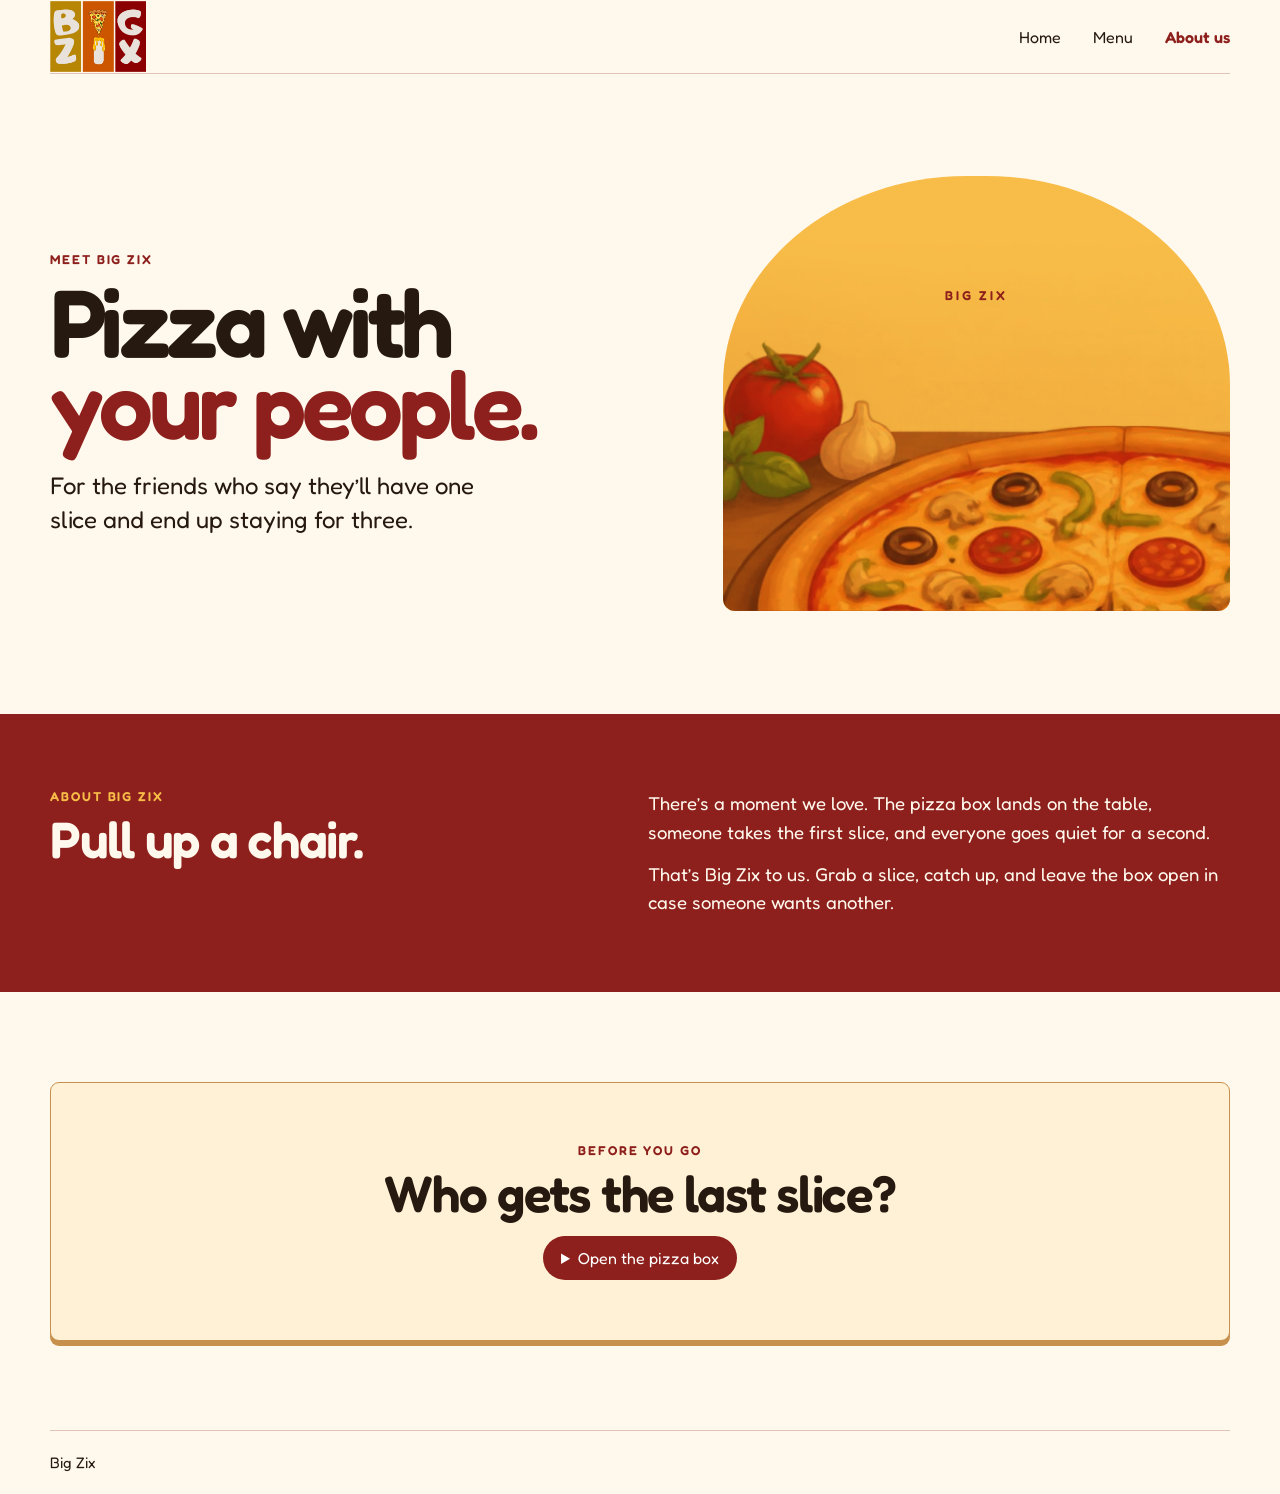
==== about-us.html @ 4369011c "Add Big Zix website and local assets" ====
<!doctype html>
<html lang="en">
  <head>
    <meta charset="utf-8" />
    <meta name="viewport" content="width=device-width, initial-scale=1" />
    <meta
      name="description"
      content="Meet Big Zix and get to know the people around the pizza box."
    />
    <title>About Us | Big Zix</title>
    <link rel="preconnect" href="https://fonts.googleapis.com" />
    <link rel="preconnect" href="https://fonts.gstatic.com" crossorigin />
    <link
      rel="stylesheet"
      href="https://fonts.googleapis.com/css2?family=Fredoka:wght@400;500;600;700&amp;display=swap"
    />
    <link rel="stylesheet" href="./styles/about.css" />
  </head>
  <body>
    <header class="masthead wrap">
      <a class="brand" href="./index.html" aria-label="Big Zix home">
        <img src="./assets/logo.png" alt="Big Zix" />
      </a>
      <nav class="about-nav" aria-label="Main navigation">
        <a href="./index.html">Home</a><a href="./index.html#menu">Menu</a
        ><span aria-current="page">About us</span>
      </nav>
    </header>
    <main>
      <section class="hero wrap" aria-labelledby="headline">
        <div>
          <p class="kicker">Meet Big Zix</p>
          <h1 id="headline">Pizza with<br /><span>your people.</span></h1>
          <p class="lede">
            For the friends who say they’ll have one slice and end up staying
            for three.
          </p>
        </div>
        <figure class="art">
          <figcaption class="kicker">Big Zix</figcaption>
        </figure>
      </section>
      <section class="story" aria-labelledby="story-title">
        <div class="story-grid wrap" data-reveal>
          <div>
            <p class="kicker">About Big Zix</p>
            <h2 id="story-title">Pull up a chair.</h2>
          </div>
          <div class="story-copy">
            <p>
              There’s a moment we love. The pizza box lands on the table,
              someone takes the first slice, and everyone goes quiet for a
              second.
            </p>
            <p>
              That’s Big Zix to us. Grab a slice, catch up, and leave the box
              open in case someone wants another.
            </p>
          </div>
        </div>
      </section>
      <section class="box wrap" data-reveal aria-labelledby="box-title">
        <p class="kicker">Before you go</p>
        <h2 id="box-title">Who gets the last slice?</h2>
        <details id="pizza-box">
          <summary>Open the pizza box</summary>
          <div class="slice-stage">
            <model-viewer
              alt="A golden pizza slice with green toppings and strands of melted cheese"
              camera-controls
              camera-orbit="18deg 53deg 100%"
              touch-action="pan-y"
              interaction-prompt="none"
              shadow-intensity=".65"
            ></model-viewer>
            <div class="slice-hint" role="status" data-loading>
              Getting your slice ready…
            </div>
          </div>
          <p>Go on, it’s yours.</p>
        </details>
      </section>
    </main>
    <footer class="wrap">Big Zix</footer>
    <script id="slice-asset" type="application/octet-stream">
      [base64]/7DfW+o9y+uyXihb+TA/W+Yjq7u2bfhb8y+fS+Y2a3uxndhb/77vS+2mCzuzvbhb8N5fS+oi2vu8XZhb+B2/S+nNOqu6TYhb9s0vS+1Fumu8LXhb/ZyfS+d9ChuwXXhb/WwfS+yjudu1TWhb9puvS+KqeYu5fVhb+es/S+NhqUu7nUhb9/rfS+NZqPu67Thb8ZqPS+wimLu3HShb9/o/S+w8iGuwXRhb/Fn/S+qnSCu3XPhb8AnfS+3lF8u9PNhb9Fm/S+h79zuzbMhb+lmvS+oSVru7fKhb8tm/S+CHhiu3HJhb/dnPS+i6xZu3vIhb+on/S+GbxQu+fHhb91o/S+f6NHu7/Hhb8YqPS+t2M+uwbIhb9UrfS+wAE1u7TIhb/gsvS+AYYru7rJhb9kuPS+V/shu//Khb+BvfS+520Yu2XMhb/UwfS+0+kOu8nNhb//xPS+/XkFuwjPhb+qxvS+5E34ugHQhb+PxvS+TezlupjQhb98xPS+CtPTurjQhb9XwPS+0f7BulTQhb8juvS+5GWwumzPhb/9sfS+b/meugfOhb8hqPS+WqeNujjMhb/gnPS+ybh4uhrKhb+fkPS+dwxWuszHhb/Tg/S+yCozunLFhb/1dvS+YP0PujDDhb98avS+j/DYuSfBhb/WXvS+yTSRuXG/hb9jVPS+lbIRuSO+hb9rS/S+AAAAAEe9hb8fRPS+vVUSOd+8hb+RPvS+jHeSOeO8hb+6OvS+mbnbOUK9hb95OPS+AGcSOue9hb+XN/S+3s82Ori+hb/NN/S+HBVbOpm/hb/MOPS+pzx/OnHAhb8/OvS+sqmROirBhb/YO/S+cbWjOrfBhb9SPfS+Gcu1OhHChb92PvS+LvPHOjjChb8jP/S+cDPaOjjChb9KP/S+Vo3sOiLChb/wPvS+CP3+Og7Chb8uPvS+e7wIOxXChb8sPfS+EfkRO1LChb8bPPS+miobO+DChb8xO/S+FkYkO9HDhb+lOvS+TUAtOzPFhb+lOvS+FA82OwrHhb9YO/S+jqo+O1LJhb/TPPS+UA5HO/3Lhb8eP/S+QjpPO/TOhb8uQvS+FzNXOxrShb/oRfS+WgJfO03Vhb8mSvS+8rVmO2vYhb+1TvS+NF9uO1Hbhb9eU/S+jRF2O+Hdhb/pV/S+1+B9OwXghb8fXPS+ze+CO63hhb/UX/S+pA6HO9Xihb/hYvS+WFKLO4Ljhb8vZfS+bL2PO8Hjhb+xZvS+J0+UO6rjhb9pZ/S+iwOZO1njhb9gZ/S+m9OdO+/ihb+pZvS+5rWiO43ihb9bZfS+Xp+nO1Pihb+OY/S+T4SsO1vihb9ZYfS+c1mxO7nihb/PXvS+/BS2O3rjhb/8W/S+gq+6O6Hkhb/oWPS+tiS/Oynmhb+UVfS+x3PDO/UKHr/IX6G+7VBCvoMqHb/YxqC+o9w+vlhgHL/pZKC+Yjo7vpOwG7/IOaC+Y2Y3visdG79MQqC+2mAzvtqlGr9reKC+oi0vvjJIGr+G06C+nNMqvvL/Gb/oSKG+1FsmvnrHGb9mzKG+d9AhvmGYGb8kUaK+yjsdvh9sGb9iyqK+KqcYvrU8Gb9OLKO+NhoUvkcFGb/CbKO+NZoPvpfCGL/kg6O+wikLvllzGL+ebKO+w8gGvlQYGL/gJKO+qnQCvk60F7+praK+3lH8vcVLF7/cCqK+h7/zvXnkFr/XQqG+oSXrvdyEFr/vXaC+CHjivWEzFr+6ZZ++i6zZvdX1Fb9ZZJ6+GbzQvbrQFb+1Y52+f6PHvcXGFb/NbJy+t2O+vX7YFb8hh5u+wAG1vR4EFr9AuJq+AYarvZRFFr9+A5q+V/uhvdCWFr/naZm+522YvTTwFr9Y6pi+0+mOvTFJF7/EgZi+/XmFvfyYF7+mK5i+5E14vUnXF7+B4pe+TexlvQX9F791oJe+CtNTve4EGL/PX5e+0f5BvQrsF7+MG5e+5GUwveyxF7++z5a+b/kevbtYF7/aeZa+WqcNvQvlFr/QGJa+ybj4vHZdFr8MrZW+dwzWvArKFb9GOJW+yCqzvKMzFb9AvZS+YP2PvCSjFL9oP5S+j/BYvMAgFL92wpO+yTQRvE+zE78JSpO+lbKRu8RfE79U2ZK+AAAAANUoE7/ccpK+vVWSO9QOE79PGJK+jHcSPMYPE794ypG+mblbPKgnE79TiZG+AGeSPOlQE781VJG+3s+2PAiFE78JKpG+HBXbPDy9E7+bCZG+pzz/PC7zE7/g8ZC+sqkRPZohFL864pC+cbUjPdVEFL+r2pC+Gcs1PS5bFL/r25C+LvNHPRllFL9o55C+cDNaPSJlFL8e/5C+Vo1sPapfFL9dJZG+CP1+PX5aFL9rXJG+e7yIPTtcFL8nppG+EfmRPaVrFL+ZA5K+miqbPfaOFL+UdJK+FkakPTbLFL9m95K+TUCtPbAjFb+siJO+FA+2PYiZFb9CI5S+jqq+PY0rFr9gwJS+UA7HPTzWFr/lV5W+QjrPPfeTF7/F4JW+FzPXPXJdGL+UUZa+WgLfPUsqGb82oZa+8rXmPbbxGb+Kx5a+NF/uPTarGr8bvpa+jRH2PVlPG7++gJa+1+D9PU3YG78MDpa+ze8CPmRCHL+zZ5W+pA4HPlqMHL+LkpS+WFILPm+3HL92lpO+bL0PPj/HHL8EfpK+J08UPnbBHL/bVZG+iwMZPkatHL/+K5C+m9MdPs2SHL/vDo++5rUiPlt6HL/DDI6+Xp8nPsdrHL9GMo2+T4QsPsVtHL8qioy+c1kxPmCFHL9cHIy+/BQ2PqK1HL+W7Yu+gq86PmT/HL8a/4u+tiQ/[base64]/b2Rvt/M4T2mo1W9D12MvuIc6D0jyk29m+mGvpDh7D1iIEm9P1+BvnnB7z3hyke9AHh3vgCH8D2jw0m98ABsvnIn7z3b1069gV9gvj/G6z2bqFa9G55Uvumz5j2ormC9OcpIvsBo4D1FQWy95vI8vtR72T2an3i9LicxvuWW0j0PfoK9jHQlvmBozD2uRIi9nOUZvreUxz19Q429IIEOvlKoxD0kJ5G9eEkDvnILxD2CrpO9M3nwvRr5xT3PrpS9+KjavdB5yj0cFpS93A/[base64]/Ay9EvI0Ps61BT5lzwi9eldAPpVXBD5YwgS9i6FLPhYCAj5MGQG9YMJWPnQp/T3AJPy8XK1hPjoI9D13wfe8wFhsPh+46D1CUfW8FL92Pud+2z0t+vS8HHCAPvPLzD2Zvva8AGGFPuIvvT2if/[base64]/g/Lj9u8sg9fOcrv10JMD/GM889EOEnv2BwMT9cztM9drUjv1SFMj+X0dY9Vm0fv8tdMz/6Xtg9chIbv1USND+Pptg9oa4Wv/[base64]/vti1Qj8aW8M95XS2vuVxQj8ewsM9A3etvqzKQT8KlcQ9a2CkvrzPQD8b4sU9iDubvlWYPz96usc9/ROSvqtBPj+YMMo9a/WIvozsPD/gVc09etR/vq66Oz/pN9E9UPVtvtvLOj9j3dU9yldcvjU7Oj8zQ9s9lf9KvuMcOj8YWuE9iOk5vk18Oj9bBeg9UAwpvhhbOz/rGu89tVkYvvywPD/7ZPY9YcAHvnNsPj8tpf09wVvuvTF0QD97TAI+SCHNvU2pQj9hfwU+q7OrvdnpRD+YTQg+fP2JvcATRz/4ngo+ieZPvZQHST/CYgw+6ycLvRyrSj/lkA0+eaCLvFvrSz92Kg4+AAAAAO+9TD99OQ4+1TyMPJshTT8H0A0+PF0MPfwdTT/BBg0+3ZFSPXDCTD8Y+ws+YE2MPUskTD8JzQo+3zGvPYJcSz/BnAk+O/TRPQ6FSj8diAg+IJr0PUK2ST9PqAc+9pcLPlEEST+8Dwc+N+McPkR9SD9hyAY++DcuPpgnSD/j0gY+Yp4/PpMBSD9tJgc+9htRPnQBSD9zsQc+HbJiPmgWSD83Wwg+KF10PjsqSD//BQk+9gmDPpIjSD+zkQk+BuSLPnzoRz+e3gk+frOUPhphRz8j0Ak+1W2dPiN6Rj8jTwk+SgimPv0mRT/4Swg+HnmuPkJjQz/uvwY+yLi2PoIzQT8frgQ+DcO+PjilPj/AIwI+1ZfGPu3NOz91b/49oTvOPpTJOD8gE/g9lrfVPlO4NT8pf/E9BxndPua7Mj/vCOs9knDkPs70Lz+pCOU90dDrPqB/LT/y0t89zkzzPqNyKz9nsts9Sfb6PvXbKT/74dg9CG4BP2/AKD+diNc9P4QFP0wbKD+pttc9MsAJP63eJz9RZdk9MCEOP9v0Jz8BeNw9ZqMSPzxCKD9bv+A9H0AXP7inKD9t/eU9Uu4bP2sFKT986us9ZaMgP009KT/6OfI9IVQlP601KT8kn/g9ufUpPy/bKD8V0f49x34uPzMiKD8SRwI+MugyP3cHJz86zwQ+2S03P/aPJT/f6gY+9E47P9IfZT+IxBE+sI5WvyD/aD8+zxM+Sr5Svwd8bD/RsBU+IbtOv1iEbz9nZhc+DYFKv2EPcj+N8Rg+RhBGv2EedD/SVxo+DW1Bvwa8dT8Bohs+/Z48vx77dj8Q2xw+D7A3v4b0dz/eDh4+g6syv4rEeD/QSB8+r5wtvwKIeT9tkiA+6Y0ov2tZej8M8iE+m4cjvz1Oez/DaSM+m48ev8h0fD+89iQ+x6gZv8TSfT8YkSY+AtMUv8Nkfz9zLCg+ewsQv0SPgD8MuSk+M00Lvx52gT9tJSs+vZEGvzpagj9uYCw+HNIBv2Etgz89Wy0+Mw/6vlDhgz88Cy4+L1nwvjpphD9uay4+W3rmviu7hD9VfS4+MW/cvinRhD9ASS4+xTjSvgWqhD8P3i0+mdzHvq9JhD+EUC0+9mO9vh+5gz84uiw+2tqyvroFgz8oOCw+r06ovlJAgj/36Cs+2cydvs57gT/F6is+XWGTvprLgD/IWCw+qxWJvgRCgD+5SC0+ld99vl/dfz9pyC4+seNpvnC6fz+12zA+BzRWvi8UgD9CezM+1sVCvomUgD8slDY+wIgvvn5ZgT/ZCDo+yWgcvvdYgj/isj0+r1AJvmKEgz/jZUE+bljsve/JhD/o8kQ+k9TFvRQWhj/+K0g+Gv2evSxVhz+Q50o+nolvvR51iD8wA00+81Qgvc5miT+ZZU4+2t+gvEsfij/O/04+AAAAAJuYij9+zU4+AJShPAbSij++1E0+VrkhPfDPij9QJUw+7pxyPTObij+P10k+EKehPRhAij/4Ckc+2trJPQDNiT9p5EM+T+fxPeJQiT/8i0A+fOkMPsDZiD+fKj0+CtYgPj1ziD+P5zk+A8M0PnAliD/55TY+7LpIPhX0hz/0QjQ+LsdcPi7ehz8aFDI+Ie5wPhzehz/SZjA+spiCPi7qhz9UQC8+XMaMPpr1hz9Mni4+yPqWPsTxhz/hdy4+rS2hPrrPhz/9vi4+YFSrPryBhz+mYS8+uGK1Pq78hj9OSzA+VUy/Pk05hj8fZjE+/AXJPhA1hT9GnDI+/YbSPpnygz9Q2TM+ecrbPqx5gj92CzU+VNDkPrDWgD/IJDY+v53tPn4zfj/7Gzc+Qz32Pr+qej+/7Dc+O77+Pv45dz9elzg+5ZkDP7EGdD/THzk+sNkHP8UxcT9QjDk+dykMP+PUbj+b4zk+c5MQP1IAbT9uKzo+KiAVP6e5az8/Zzo+ltUZP2T7aj+alzo+fLYeP4u1aj8lujo+EMIjPxnPaj9Ayjo+6vMoP0Aoaz8bwjo+UEQuPy6daz/1mzo+2agzPyMJbD9FUzo+TRU5P4ZJbD+Y5Tk+wnw+P71AbD8IUzk+xNJDP3rYaz9Injg+gQxJP1cDaz9ZzDc+yiFOP5S9aT8T5DY+3g1TP/AMaD+I7TU+1s9XP2e7fD+QYjw+kq1gv7xkgD/mLz0+Ha9cvz84gj8Syz0+gXtYv7bOgz+GPj4+Yw5Uv5YjhT9ZmT4+/GdPv4M3hj8c7j4+w4xKvxcQhz9gUT8+rYRFvyq3hz8E2D8+LVpAv8A5iD+ClUA+CRk7v6qmiD89mkE+Ic01vwINiT/u8UI+SIEwv6d6iT9HokQ+Tj4rv9b6iT/wqUY+TQomvw6Vij8LAEk+Seggv01Miz9dlEs+Itgbv8gejD83UE4+5NYWvxUGjT8ZGFE+VN8Rv9P3jT/uzVM+uuoMv7Lmjj+eU1Y+wfEHv87Djz+mjVg+ZO0CvzqAkD9tZVo+ga/7vo4OkT8Gy1s+fVnxvlxkkT9Rtlw+CtXmvmR7kT9kJ10+TCPcvmZSkT91Jl0+BkrRvoXtkD9aw1w+8VLGviRWkD+1FFw+nEq7vkiajz/XNls+Ez+wvpHLjj8ySlo+XD6lvsj9jT9LcVk+DFWavkRFjT8+zlg+CI2PvjG1jD/if1g+nOyEvu5djD/pnlg+BOx0vqRLjD9SO1k+oU5gvjOFjD+GWlo+z/VLvpoLjT929ls+aNA3vtrZjT/d/V0+gckjvmDljj+7VWA+1MoPvuoekD/B22I+an73vdJzkT91aWU+eCnPvaLPkj+L12c++HymvcgdlD8XAWo+JtZ6vU5LlT8hxms+COUnvWRIlj93DW0+fHaovJYJlz+axW0+AAAAAJ6Ilz/m5G0+IjOpPL/Elz9NaW0+OlopPZDClz/YV2w+mQ5+PVaLlz85vGo+GEepPe4rlz9RqGg+WWDTPWmzlj+GM2Y+aVD9PXAxlj+qeWM+EI8TPq+0lT9wmWA+NmwoPlZJlT99sl0+y0k9Pt73lD9s41o+1TJSPi/ElD/+R1g+LjFnPkCtlD+r91U+eUt8Pi2tlD/QBFQ+tcGIPtG5lD9gfFI+SWqTPsbFlD8FZlE+7hmePsLBlD+DxFA+/MeoPh2elD8nllA+QmmzPnFMlD8h1VA+CfG9PhzBkz/dd1E+WVLIPoT0kj9ocVI+b4HSPgHkkT8bslM+NHXcPlSSkD+aKFU+jSjmPp8Hjz8aw1Y+XJvvPuBQjT+6cFg+E9P4PvJ+iz+mIlo+XO0APzyliT/NzFs+MGEFPxbYhz/3ZV0+Cs8JPxwrhj9N514+JUIOP42vhD9gS2A+/MUSP9hygz/+jGE+RWUXP4N9gj8fpmI+7SgcP3nSgT8wj2M+NRchP9tugT/5PmQ+BTMmP0lKgT8mq2Q+hXsrP6pXgT9fyWQ+GewwP1iGgT+xkGQ+q3w2P5HDgT8L+2M+UiI8Pxf8gT9tBmM+RdBBP80dgj+otWE+/HhHPzMZgj+CEGA+bQ9NP53igT9TI14+Q4hSPwRzgT89/ls+7tpXP3TIgD8qtFk+cgJdP9zLfz+6WVc+3v1hP5lEhD9dqHA+A71lv1JXhj9tDXE+hqdhv1w1iD+yM3E+sVtdv/vUiT+JKnE+DdVYv4gxiz+QBnE+1xNUv61LjD8f4HA+nhxPvyEpjT9p0XA+hfdJv/jTjT+D9HA+PK9Ev35Zjj9rYXE+zU8/v9zIjj8rLHI+W+U5v4Ixjz8iY3M++Ho0v6Chjz+XDXU+pxkvv7IkkD+iKnc+p8cpv2PCkD+usHk+Cogkv8J9kT+tjXw+slofv/tUkj8RqH8+mDwav35Bkz9OcIE+ZSgVv644lD9kCoM+OBcQv+4slT/MkIQ+lAELvwUPlj8284U+SuAFv6/Plj/BI4c+Va0Avzhhlz/wF4g+Dcn2vvS4lz84yYg+9wfsvoHQlz8vNYk+jxjhvpemlz9/XYk+vADWvnA/lz+1R4k+bsrKvqaklj8B/Yg+fYK/vpDklT/fiYg+RTe0vjARlT9//Yc+HveovsU+lD/naIc+5M6dvhmCkz+53YY+tsiSvsfukj/DbIY+BeuHvo2Vkj97JIY+LnB6vtmCkj+YD4Y+71tlvrS9kj/3M4Y+zI1QviJHkz8IkoY+PPQ7vgcalD/HJIc+3HknvpQrlT9Q4oc+5wcTvi5slj/8vIg+aBH9vcTIlz/RpIk+6tPTvWksmT8ZiYo+5jyqvRWCmj/nWYs+NT6AvWe2mz9PCYw+E60rvTC5nD87jIw+zUGsvLt+nT+e1ow+AAAAAKAAnj8Ryow+swKtPBs+nj9UmYw+rSotPd87nj9DQYw+t+OBPWcDnj+XwIs+HBetPdqhnT8PGIs+GCPYPZ0mnT8xN4o+e4IBPrehnD/ZJYk+2+EWPicinD8l/Ic+TDcsPmO0mz+bxoY+L41BPhVhmz/wkYU+yu5WPjwsmz9DaoQ+LmZsPsgUmz9zWoM+E/2APrUUmz/Ea4I+N9aLPqIhmz+wpYE+P7yWPtwtmz/vDYE+gamhPsEpmz+BqIA+I5WsPk4Fmz+id4A+tHO3Psyxmj+me4A+MjjCPlQjmj/EsoA+W9XMPiBSmT8MGYE+KT/XPnk7mD+eqIE+UGzhPjHilj8qWoI+l1frPplOlT+hJYM+4QD1PviNkz/pAoQ+vW3+PoyxkT936oQ+udQDPyrNjz+y1YU+OWIIP6H1jT8Ev4Y+nekMP/4+jD+loYc+YHYRP+O6ij8reYg+PxQWPwx3iT8FQYk+L84aPzB8iD8E9Ik+T60fP0zNhz8gjIo+BbgkP29nhz+DAos+SfEpPwpChz/0T4s+P1gvP7lPhz97bYs+Meg0P3N/hz8/VYs+2Jg6Pw2+hz9QA4s+D19AP9n3hz9Sdoo+wS1GP1IaiD/hr4k+GPdLP54ViD+UtIg+wa1RP8zdhz/Fi4c+JEZXP7Frhz8UP4Y+gbdcP0m9hj/U2YQ+vPxhP6nVhT91aIM+4RRnP/Wghj95OZM+MMNnv1u4iD8nXZM+faRjv5uaij9eXpM+905fv+Q9jD+SRZM+Hr5av4OdjT//HZM+L/JVvyS6jj/T9JI+wu9Qv4yZjz8w2JI+D79Lv+RFkD8e1pI+22pGv5fMkD9/+5I+Tv9Av/A8kT8dU5M+pYg7v4OmkT/D5JM+CxI2v50Xkj+GtJQ+mKQwv9ebkj8zwpU+l0Yrv+s6kz8OCZc+JPslv/H3kz/rf5g+HsIgvw/RlD+uGZo+epgbv6i/lT8zxps+0ngWvwW5lj+Tc50+OFwRv2yvlz+MD58+HDsMv4GTmD8BiaA+Pw4Hv95VmT9E0aE+kM8Bv6/omT8N3aI+rfX4vjFBmj8EpaM+VhzuvvNYmj/hJaQ+RBTjvqsumj9HYKQ+bOPXvpvGmT+VWKQ+05PMvnQqmT/MFqQ+cTLBvqxomD9WpqM+wM21vnCTlz+eFaM+OHSqviq/lj8+daI+1DKfvtQAlj/M1qE+yROUvjZslT9sS6E+lh2JvjMSlT864qA+C6V8vlX/lD/cpqA+QWFnvrU6lT9aoKA+MWRSvlnFlT930KA+K5w9vhqalj+ZM6E+mvMovg+ulz9SwaE+iFMUvn3xmD9ibaI+M0z/vSVRmj8ZKaM+srHVveu3mz/I5KM+37yrvZsQnT/XkKQ+dV+BvaNHnj+d4aQ+SjAtvbRMnz+1CaU+VMatvP0ToD+XH6U+AAAAAAeXoD/xHKU+7YiuPA3VoD9v/KQ+QbEuPczSoD8ZuqQ+rgiDPdSZoD+eU6Q+hJ2uPWs3oD+KyKM+lwraPRi7nz9pGqM+l6YCPgY1nz/PTKI+LDYYPle0nj87ZaE+u7stPptFnj/0aqA+vkFDPpHxnT+3Zp8+ktNYPkG8nT9iYp4+YXtuPpmknT+FaJ0+AiCCPoWknT/og5w+nhGNPo+xnT8Kv5s+OxCYPuW9nT+nI5s+IhajPsC5nT82upo+ZhquPvyUnT+DiZo+ehG5Pr1AnT+3jJo+Qu7DPgOxnD9tu5o+XKPOPvjdmz+VGZs+pyTZPt3Emj/roZs+wWjjPopomT+kTZw+aGrtPmPRlz8kFZ0+fCn3Ps4Mlj+l8J0+zVUAPzAslD/Y2J4+Ev4EP4pDkj81x58+1pUJP9lnkD8UtqA+cScOP1mtjj9zoKE+d74SP9IljT+FgaI+wGYXPyDfiz80VKM+WSscPw/iij+wEqQ+dhUhP6Axij83tqQ+iysmP97KiT8yN6U+l3ArPySliT+kjaU+veMwP/KyiT/lsaU+OoA2PxjjiT+BnaU+tz08Pz8iij8WTKU+9BBCP45cij8BvKQ+v+xHP1R/ij+/7qM+JMNNP5V6ij/96KI+sIZTP0ZCij9NsqE+sitZPynPiT+sVKA+ValePzgfiT/q254+dPpjP401iD8MVZ0+Fh5pP8dyhT+I5qo+GcBmv9eHhz8yEas+AqZiv/xniT/3Gqs+VFVev3AJiz/rC6s+lslZv4ZnjD/X7qo+AwNVv+iCjT9s0Ko+MAZQv1dhjj9Kvqo+SttKv+4Mjz/6xao+DI1FvwuTjz/v86o+jSdAv+YCkD+PUqs+ALc6vwNskD9Y6as+gUY1v57ckD8jvKw+IN8vv0RgkT+byq0+H4cqv6f+kT/5D68+l0Elv9q6kj8eg7A+aA4gvwWTkz8XF7I+ieoav5OAlD/+u7M+nNAVv9l4lT83YLU+uLkQvy1ulj/g8bY+WJ4Lv0NRlz89YLg+RXcGv8cSmD8Bnbk+cj4Bv/OkmD9Enbo+Xd/3vhP9mD8NWrs+JhLtvroUmT9+0Ls+aRbivqHqmD+9Abw+FPLWvgaDmD/G8rs+Ia/Lvo3nlz85rLs+d1rAvp4mlz8TOrs+ggK1vlBSlj8qq7o+q7Wpvvd+lT9UELo+3ICevnbBlD8xe7k+P26Tvn8tlD/A/Lg+ToSIvuDTkz/No7g+nIp7vhfBkz+Je7g+mF5mvjX8kz9rirg+/nhRvj2GlD+N0bg+M8g8vhBalT+hTLk+uzYovtJslj+B8rk+t60TvtWulz88tro+zS7+vfQMmT+DiLs+zsLUvSpymj81Wbw+4/yqvVjJmz/SGL0+1c6AvQX/nD99ub0+r24svfICnj9NBr4+EQStvFzJnj/mGr4+AAAAANRLnz94E74+0MWtPJSJnz/26r0+9+0tPVaHnz/Qnb0+M3aCPZ5Onz82Kr0+UNqtPaLsnj9OkLw+2BbZPdtwnj9L0rs+iRQCPl7rnT9p9Lo+A4wXPj9rnT+F+7k+hPksPv/8nD+N1rg+d2dCPlOpnD+Rr7c+LuFXPj90nD+ckrY+x3BtPrFcnD9sirU+io6BPp1cnD8/oLQ+63OMPplpnD/D27M+PWaXPuF1nD8UQ7M+0l+iPsFxnD/I2rI+xFetPiVNnD/NpbI+l0K4PkT5mz8epbI+OhPDPitqmz9617I+XLzNPgyYmj9UObM+6DHYPiuAmT8YxbM+iWriPl4lmD+2c7Q+/2DsPv6Plj9QPbU+LhX2PmPNlD/wGbY+rIz/Pt7ukj8iArc+ZWkEP1oIkT9O77c+B/wIP70ujz/Q27g+h4gNPyt2jT+6wrk+axoSP1rwiz9sn7o+gL0WPxarij8Mbbs+xHwbPx+viT8YJrw+Y2EgP3b/iD8kxLw+yHElPyaZiD/5P70+8LAqP5dziD/5kb0+/h0wP1WBiD/[base64]/OtWv47FiD/6vcA+fzVSvzbdiT9fwsA+eklNv7e4ij9K0cA++y9Ivwxiiz/A9sA+nPNCv2Xmiz/YPcE+S6A9v8hUjD/Vr8E+EEI4v4K8jD9VU8I+5eMyv6MrjT+bK8M+t44tv42tjT8IOMQ+tkgov9pJjj/fc8U+8BQjv5MDjz9d1sY+RfMdv+bYjz82U8g+t+AYv1TDkD9u28k++NcTv1a4kT+PXss+OdIOv2+qkj/7y8w+DcgJv4mKkz9TFM4+VbIEv4BJlD+rKs8+Mxb/vsDZlD93BdA+bZz0vrcwlT8dn9A+mPPpvg9IlT8u9tA+2hzfvoQelT9WDdE+DR7Uvka4lD8q69A+CQHJvtgelD/VmdA+itK9vnNgkz+jJtA+y6CyvvGOkj9Roc8+BHqnvmC+kT8eG88+9Gqcvl0DkT+Qpc4+pH2RvlhxkD/+UM4+dbiGvucYkD8aK84+UDt4vl0GkD+SPc4+nVZjvrRAkD8Jjc4+Z7dOvuzIkD+PGM8+Tkw6vvWZkT+s2c8+HgAmvhmpkj8GxdA+RrwRvuDmkz+Dy9E+nNb6vWNAlT/P29I+I/bRveaglj/749M+7byovZDzlz8H09Q+6Dl+vSolmT8pmtU+2ykqvaslmj+mLdY+R72qvHnpmj9BhdY+AAAAADlqmz8vnNY+eXyrPCqnmz/PcNY+GKQrPfOkmz9ABNY+v76APfpsmz8uWtU+tJCrPUgMmz/aeNQ+mDvWPSKSmj8gadM+X14APmcOmj83NtI+io0VPvePmT8R7dA+3bIqPisjmT+Hm88+odg/PpjQmD9mT84+AgpVPjecmD+QFc0++lBqPviEmD9S+cs+R7R/PuWEmD/4A8s+0JqKPrWRmD+lPMo+Q2iVPtSdmD9WqMk+4DygPsGZmD/9Sck+4A+rPqF1mD+XIsk+7dW1PtsimD8oMck+IoLAPqSVlz+5csk+WgfLPkjGlj9f4sk+rFnVPhaylT9+eco+3m/fPtlblD87MMs+xkTpPs/Lkj8p/ss+RdjyPiEPkT/72sw+3y/8Pug2jz8Zv80+YasCP8tWjT8GpM4+nC4HP2mDiz9xhM8+yasLP6TQiT/8W9A+SC4QP/RPiD/NJtE+vsEUP/cOhz8A4dE+BXEZP1EWhj8vhtI+KEUeP/hohT8kEdM+f0QjPwAEhT/je9M++nEoP/DehD/+v9M+wswtP4DshD8519M+J1AzP88bhT9LvNM++fM4P9xZhT+va9M+Kq0+PyWThT8+5NI+wm5EP1C1hT+TJ9I+DStKP6ewhT8YOtE+09RPP1N5hT/HItA+l2BVPzkIhT+96s4+rMVaP1pbhD+rnM0+Bf9fP8R1gz9BRMw+rQtlPwtfej9cbc8+e6pfv3Bofj/m4M8+obBbv58FgT9WPNA+3oFXv0Kagj9RhNA+2hlTv5jtgz/Gv9A+0HhOv0gAhT9c99A+MaNJv+LXhT/FNNE+6KBEvzR+hj/qgdE+XXw/vzQAhz8W6NE+SUE6v6Bshz8lb9I+fPs0v4LShz+9HNM+vrUvv6g/iD+f89M+1ngqv0S/iD8p89Q+1Uolv8pYiT8XF9Y+vC4gvzUPij+SV9c+bCQbv73gij+mqdg+8ygWvwDHiz8MANo+HjcRv6e3jD9DTNs+OkgMv3OljT/Rf9w+/lQHv5CBjj+Ljd0+alYCvyM9jz+4at4+RY36vtLKjz/wD98+LEPwvj0gkD+oed8+28rlvis3kD9nqN8+cSXbvl0OkD+6oN8+rljQvvCpjz/tat8+Pm7Fvj0Tjz+iEt8+o3K6vjpYjj81pt4+1nOvvnGKjT/yNd4+z3+kvpW9jD8I090+FKOZvuYFjD9Mjt0+f+eOvnl2iz/Kdt0+VFOEvpsfiz9hmN0+ldFzvmYNiz93+t0++EtfvrJGiz8Zn94+nQpLvn7Miz+Ngt8+cfw2vtCZjD99m+A+oQwjviKkjT+52+E+BCUPvkPcjj91MeM+BGH2vaIvkD/fiOQ+lDrOveCJkT/PzeU++7ylvYXWkj9k7eY+5bR5vbAClD9T1+c+bSMnvaL+lD/Sfug+ObSnvPW+lT8V2+g+AAAAAGs9lj9r5+g+BXCoPEZ5lj8do+g+8JYoPRl3lj82Eeg+oel8PR9Alj9AOOc+5IOoPSbhlT/5IeY+mWzSPStplT/q2uQ+TCz8PcjnlD/JceM+6OQSPpdrlD+k9uE+/6knProAlD/heeA+hG88PqCvkz88C98+cUBRPix8kz/TuN0+lCZmPldlkz95jtw+iih7PkVlkz9Alds+AiSIPtpxkz9e09o+S8CSPsJ9kz88TNo+nWOdPsJ5kz+xANo+WgWoPkZWkz9H79k+X5qyPvkEkz90FNo+ARa9PkR6kj/Sato+WWvHPpiukT9m69o+sI7RPk+fkD/1jds++3bbPidPjz+RSdw+JB/lPjrGjT81Fd0+D4fuPnURjD9x6N0+JLT3PqBBij/7u94+sFgAPwxqiD8Fit8+YccEP/qehj9DTuA+IDAJP+/zhD+uBeE+Gp4NPxZ6gz8DruE+vBwSP84+gj8nReI+sLYWP5RKgT+YyOI+2nQbP0+ggD8SNeM+cl0gPyM9gD9yhuM+XXMlP7sYgD/8t+M+xrUqPw0mgD/dxOM+FSAwP4VUgD/YqOM+O6o1P3iRgD8HYeM+YEk7P73JgD9o7OI+xvBAP0zrgD9FTOI+9pJGP7jmgD9EhOE+9iJMP2CwgD85muA+fZVRP0hBgD/Lld8+BOJWP/kufz/yf94+lwNcP/drfT97Yt0+Q/lgP0GRbj8S9tY+C5tav0SDcj+wtNc+OLhWvwMRdj9rXtg+rqFSv/oneT+y9Ng+L1NOv0y/ez8ee9k+9cxJvz3YfT8Z99k+VhNFv7B9fz9Wb9o+EC5Av2dhgD8s69o+Tic7v3XggD/dcds+hgo2v21KgT/cCdw+Q+MwvwGugT8OuNw+D7wrv7AYgj8nf90+fJ0mv2iVgj8nX94+fI0hv3Urgz8RVd8++44cv8Ddgz/yWuA+3KEXv4qqhD85aOE+P8MSv5iLhT9mcuI+De4Nv812hj8CbuM+vBsJvzdfhz++T+Q+K0UEv1k2iD+UDeU+Ccf+vq7tiD/Nn+U+HOL0vil4iT/RAeY+nNPqvqXLiT+aMuY+7pfgvg3iiT/oNOY+LjDWviy6iT8oD+Y++KHLvgVYiT8hy+U+wfbAvrrEiD90deU+wjq2vvMNiD/rHOU+pHurvtJEhz+e0eQ+Dsegvph8hj/Yo+Q+PCmWvhHJhT/douQ+0KuLvuM8hT+Q2+Q+61SBvvznhD8fV+U+bE1uvjDWhD/mGeY+qz5avjEOhT+rIuc+oHJGvvaQhT9baug+nNgyvqNZhj9b5Ok+Rlwfvu5dhz9lf+s+8ecLvv+OiD/lJu0+Bs7wvbHaiT+exO4+IZDJvRktiz9yQvA+Df2hvTdyjD8IjPE+oQ50vZiXjT8skPI+YlsjvdeNjj/KQfM+6OijvM9Jjz9/mPM+AAAAAGnFjz/HkPM+dKCkPOr/jz/iK/M+fsYkPcn9jz+Qb/I+zDB3PQ7Ijz+kZfE+4LOkPTtrjz94G/A+2qnNPff1jj82oe4+wHf2PYF3jj/1CO0+HpIPPh/+jT+mZes+6d4jPq2VjT/uyek+ICw4PmlGjT//Rug+fIRMPh8UjT+g6+Y+lPFgPs/9jD9yw+U+3nl1Prz9jD+I1uQ+gA+FPgkKjT9XKeQ+VW6PPqwVjT/lvOM+CtSZPsMRjT8yj+M+MzikPhTvjD+qm+M+7Y+uPp6fjD+m2+M+2c64Pg0YjD/kRuQ+V+jCPvxQiz8G1OQ+99DMPtdHij8WeeU+4H/WPkr/iD8oLOY+GvDfPkB/hz/74+Y+iiHpPl3UhT+cmOc+ehnyPgcPhD/fQ+g+peL6Ph5Cgj+k4eg+WMYBP2+BgD/Cb+k+jRUGPxrAfT+u7ek+32kKP4Hdej/fW+o+ec4OPzV1eD8Vu+o+x00TP82Xdj+sC+s+ePAXP/hKdT8YTes+o7wcPx6JdD+0fes+GbUhP/RBdD/Vmus+DNkmP/5bdD85oes+/SMsP9O2dD+ajes+Do4xP/YtdT9VXes+oww3P/SbdT8ED+s+SpM8P47ddT/Zouo+2RRCP5rUdT/JGuo+oYRHP2BqdT96euk+m9dMPziRdD/8xug+cgVSP1BFcz9vBug+TQlXP4KMcT+cP+c+P+JbPxpnYD+bRdQ+g4hUvw89ZD/xcNU+U8FQv4mxZz8Rh9Y+28dMv4eyaj8Uhdc+/JdIv2w3bT9Vatg+7jFEv3NBbz9SONk+6Zk/vzHbcD9d8tk+c9c6v0cXcj8endo+cPQ1v1QOcz/9Pds+Avwwv2Hccz902ts+ZfkrvwGedD9hd9w+1fYmv3FtdT9YGN0+q/whv/Rfdj8Vv90+qhAdv7eDdz8ea94+rTUYv2beeD+sGd8+lmsTv5psej/axd8+ma8OvzQifD8saeA+xfwJv43rfT9R/OA+vkwFv3ivfz8XeOE+lJgAv+WogD9e1uE+SLP3viFbgT/6EuI+uBTuvsPhgT9gLOI+u03kvu4ygj8UJOI+0lravrdIgj/I/uE+ED3QvvEhgj8+xOE+6vnFvoTCgT/zfuE+kZq7vlEzgT+UO+E+5yqxvp2BgD9KCOE+NbimviV8fz/X8+A+v0+cvtL2fT+MDOE+bf2RvryZfD8WX+E+mcqHviqJez9F9eE+dHp7vhPkej/g1OI+065nvnnBej+u/uM+tC5Uvl4uez/ibeU+ce9AvqQsfD//F+c+0eAtvtiyfT9R7eg+C+8avvisfz/i2eo+DgUIvhT/gD/uxuw+oh3qvY9Bgj+ZnO4+y/bDvZGKgz+7Q/A+IX2dvafGhD+Mp/E+HUdtveHjhT8Jt/I+vNEevUnThj/2ZfM+U1ufvAmKhz9qrfM+AAAAADQCiD/8i/M+xg2gPBQ7iD+hBfM+wjIgPQM5iD86I/I+/1JwPcYEiD8B8vA+qCCgPYeqhz+5gu8+W/PHPYU4hz+46O0+F5/vPZK9hj/FOOw+K5ULPpBHhj/Sh+o+m1EfPgTihT+46eg+dA4zPvOUhT/6b+c+JNZGPhBkhT/HKOY++7FaPl5OhT9OHuU+QqhuPkxOhT9lVuQ+S12BPkFahT+f0uM+YHKLPpFlhT+lkOM+Jo6VPsRhhT/SiuM+a6ifPgxAhT/quOM+mbapPsvyhD/cEOQ+qKyzPv5uhD98h+Q+VH69PnWtgz9BEeU+fiDHPq2rgj/3ouU+i4rQPkBsgT9vMuY+qLfZPsPtfz8ot+Y+uKfiPrOvfD/bKuc+4V/rPjc+eT/diec+kurzPgG+dT8w0+c+AFf8Po9Vcj9OCOg+EVwCP/wpbz+bLOg+mZEGP+dbbD+gROg+9tYKP7oEaj8fVeg+SDYPP5U0aD8+Yug+A7gTP//wZj/Xbug+EGIYP4c0Zj8UfOg+LjcdP1fvZT9uieg+kzYiP6cIZj/tlOg+4VsnP/dgZj+xm+g+cZ8sP8rUZj+Mmug+9PYxP7o/Zz+ejug+T1Y3P4J/Zz/Ldeg+t7A8P852Zz//Tug+1vlBP4cPZz9HGug+8yZHP2c8Zj+92Oc+9i9MP7f5ZD9XjOc+JxBRPydNYz+wN+c+ocZVP0+ZVD+70sk+EnlPv+NXWD98Ycs+6chLv063Wz8S18w+q+dHv/2lXj/kLM4+UtFDv4cbYT/dXs8+E4Y/vyAZYz+Da9A+Dgo7vxypZD/HU9E+m2Q2v6zdZT+oGtI+YZ8xv9fOZj+wxNI+P8Usv/yXZz9MV9M+K+EnvwBVaD8Y2NM+Jv0iv4AfaT8rTNQ+USEevz0Maj9ut9Q+UVMZvw0paz8oHNU+65UUv3t7bD+/etU+BukPvzQAbj/G0dU+5UkLv2Krbz9WHtY+tbMGv9hpcT+oXNY+PyACvwAjcz/eiNY+gxH7vly7dD/Qn9Y+fs3xvlgXdj/Zn9Y+j2novjMedz9pidY+Kt7evqu8dz9tX9Y+5ifVvjTndz9oJ9Y+zUfLvoCbdz9d6dU+NEPBvjHhdj96r9U+EyO3vp3JdT+WhdU+BvOsvqxudD+GeNU+A8Civubwcj9JldU+/paYvth0cT8J6NU+lYOOvhIgcD8Ee9Y+6o6Evv0Vbz9vVdc+on11vtV0bj9metg+qipivg1Tbj8d6Nk+ZyFPvlq9bj9ql9s+dFc8vpO1bz/Fe90+/bwpvnwycT/Qg98+rz4XvpAgcz9lmuE++8cEvqBjdT8KqOM+pYrkvTrZdz+ilOU+WUy/vZRbej89Sec+M72ZvbPEfD+3seg+2aBnvZLxfj8Wvuk+sQkbvX5igD9/Y+o+ApCbvOQUgT++nOo+AAAAADKKgT9kauo+NT6cPLjBgT+H0uk+T2IcPbO/gT9F4Og+KppqPbSMgT/6ouc+pFCcPZs0gT9aLeY+nDDDPVDFgD9FlOQ+iurpPUtNgD+I7eI+YUIIPjC0fz+ETuE+hYYbPu/tfj/Ryt8+EMsuPnlXfj8Ic94+LxpCPgX4fT/PU90++3xVPqrNfT86ddw+lvloPofNfT+U2ts+kpF8Pt/kfT+Tgts+aiCIPvX6fT/dZ9s+k/6RPorzfT/Qgds+RNubPrWxfT9rxds+J6ylPuAafT9BJtw+f2WvPo0ZfD9nl9w+Uvu4PrOfej9PDN0+xGLCPmioeD+ced0+cJPLPsY4dj/V1d0+nojUPtBfcz8KGt4+NELdPoM1cD9KQt4+OMXlPgTZbD/bTd4+2BvuPiRuaT8rP94+7lT2PngaZj9oG94+/IL+PjgCYz/G6d0+Xl0DPztFYD+Jst0+s4gHP1P8XT/3fd0+X80LPzs3XD9XU90+ojMQP1n7Wj8cON0+QMEUP15DWj9mL90+6ngZP9T/WT/nOd0+2FkeP4oYWj8PVt0+yV8jP79uWj+TgN0+RIMoP9HfWj8Etd0+N7otPzVIWz997t0+0/gyP3eGWz8xKN4+mjI4P/l9Wz/XXd4+gVs9PycZWz/pi94+EmlCPw5LWj+8r94+ZFNHPw0QWT+Cx94+3RVMP7JtVz840t4+na9QP4XLSD/Drrc+oWlKv7dyTD8Tork+f9BGvxO9Tz8cdbs+ewdDv3KZUj/KHb0+pwo/v6L/VD/4lL4+ONo6v83wVj+01r8+M3o2vwh3WD8q4sA+w/ExvxGkWT9gucE+Ukotv1uPWj+4YMI+fI4ov5hTWz9J3sI+8sgjv/8LXD8cOcM+dgMfv47RXD9keMM++EUav4W4XT+8osM+95UVv2POXj+LvcM+KvYQv5AYYD+izMM+dmYMv86TYT8d0sM+MeQHv5E0Yz+UzsM+pGoDvyPoZD+IwcM+guf9voiWZj8GqsM+3fH0vu4kaD9Yh8M+s+frvm54aT+2WcM+Zr7ivuB4aj/QIsM+mm7ZvnoTaz8x5sI++fTPvvk8az9hqcI+iVLGvh7zaj/Tc8I+fYy8vls9aj+pTsI+lquyvpgsaT87RMI+Jbuovh7aZz+HX8I+0ceevqdlZj9oq8I+PN6Uvt7yZD+6McM+vQmLvmimYz9V+sM+PFOBvtCiYj8UCsU+0IBvvpcFYj/eYcY+gKZcvqLkYT/5/cc+GhRKvldMYj+o1ck+eL83voI+Yz9A28s+KZklviGyZD+9/M0+VI4TvieUZj/OJNA+6YoBvhjJaD9GPNI+p/fevVcvaz/EK9Q+5qG6vQaibT9q3dU+RP2VvRf8bz92Ptc+lfphvWIbcj+HQNg+p0EXvWXjcz+B2tg+sMSXvH0/dT8HCdk+AAAAAGEkdj+Dztg+pG6YPLeQdj/WMtg+3ZEYPceMdj+6Qtc+VOFkPUYpdj/oDtY+oICYPWB9dT8Fq9Q+3W2+PTekdD9sLNM+/TXkPQi6cz/TqNE+l+8EPkHZcj/oNNA+b7sXPtYXcj/14s4+q4cqPguFcT+7wc0+Ol49PusncT+I28w++0dQPpj+cD+8Ncw+6kpjPnb+cD+w0Ms+jmh2PjwVcT8RqMs+dM6EPskqcT+Rs8s+AG+OPowjcT/V58s+HA6YPlLjcD+SN8w+tqGhPitQcD+hlMw+Vx6rPh9Vbz8X8cw+UHi0PnvkbT87QM0+CqW9Pnj5az9kd80+VJzGPguZaT+sjs0+lFnPPt3RZj+Hgc0+r9zXPlO7Yz8TT80+jirgPtFzYD8u+sw+Hk3oPkgeXT8zicw+3FLwPmLfWT9dBcw+1k34PnTaVj/hecs+JCkAP5AuVD/I8so+cDoEP+zzUT+1e8o+dmQIP+E5UD++Hso+QK8MP7QFTz9848k+cSARPzVSTj93zsk+proVP1AQTj/u4Mk+Hn0aP2woTj8IGco+sWMfP4d8Tj9Wcso+F2ckP9fqTj955so+en0pP69QTz/nbcs+V5suP22NTz+cAMw+fbQzPySFTz+ulsw+Lb04P8giTz/AKM0+Mas9P7VZTj9GsM0+0nZCP2MmTT+4J84+kxtHPzyOSz+nis4+mphLP7r9PD9QY6A+MVpFv4uNQD/FtaI+FthBv9jCQz843qQ+Syc+v+iMRj+Oz6Y+/UM6v73jSD8wgKg+XS42v3rISj9i6qk+WOoxv/NETD9LDKs+634tv3ZqTT+256s+Q/Uov95PTj+agaw+uVckvzMPTz9g4aw+ubAfv/7CTz8SEK0+xgkbv52DUD9zF60+nmoWv81kUT8ZAa0+ntgRv7lzUj+v1aw+aVYNv6W1Uz9lnKw+5uMIv2gnVT+sWqw+fH4Ev7+9Vj84FKw+kyEAv25mWD9Jy6s+hY73vhEKWj8wgas+ONLuvoGOWz/lNqs+6AHmvoTZXD+u7ao+PRPdvozTXT+ip6o+Cf/TvklqXj8PaKo+DcLKvr+SXj+zM6o+Rl3Bvr1KXj+8EKo+x9W3voSZXT+eBqo+GTSuvpOPXD+9Hao+RIOkvo9FWz/wXqo+n8+avmjaWT/X0qo+eyWRvuRwWD8Ygas+5Y+Hvr4sVz94b6w+HC98vqQvVj/3oK0+/oNpvliWVT/7FK8+VyJXvjZ2VT+vxrA+zAZFvlTbVT+2rLI+eyczvnHHVj9JubQ+VHUhvsUxWD/F2rY++N0Pvr8HWj+0/Lg+rJv8vZAuXD8pCbs+qWTZvXSFXj9U6rw+c/e1vXjoYD8hjL4+Vj2SvXwzYz+z3b8+UlRcvTJFZT+S0sA+nHkTvc4BZz9+Y8E+X/mTvDJVaD/OjsE+AAAAAF00aT9qWME+FJ+UPP6daT9oycA+a8EUPSiaaT9d778+fyhfPSM5aT9t274+nLCUPYmRaD8tob0+Hau5Pc+9Zz9dVbw+cYHePXrZZj+HDLs+zZwBPlH+ZT+j2bk+WfATPrxBZT/KzLg+R0QmPpyyZD8e8rc+RqI4PtFXZD8HUbc++xJLPocvZD/Q67Y+PpxdPmUvZD++v7Y+iz9wPppFZD+HxbY+fnyBPpxaZD8y8rY+bd+KPo5TZD8pOLc+9UCUPu8UZD94iLc+RZedPnaFYz8D1Lc+LtemPrCQYj+3DLg+TvWvPkQpYT+MJrg+UOe4PodKXz9jGLg+OKXBPlD5XD+13Lc+iirKPulDWj8Hcrc+K3fSPiNBVz8Z27Y+5I/aPp4OVD/GHrY+Y37iPmvOUD+WR7U+yVDqPkukTT/pYrQ+sRjyPrCySj/af7M+0+n5PuUXSD/0rbI+LewAP4XrRT/Q+7E+jPsEP4c8RD/JdbE+3ioJPw4QQz/+JLE+oX8NPwxhQj+nDrE+YfwRP80gQj/YM7E+ZKAWP084Qj+7kbE+mmcbP1CKQj8PIrI+6UogP931Qj/127I+vkAlPypZQz/HtLM+3D0qP2OUQz/7oLQ+YDYvP06MQz/flLU+2R40P2gsQz8+hbY+UO04P11oQj/bZ7c+QJo9P7k8QT/IM7g+SSFCP8auPz+m4bg+loFGP+8vMT+Q94Y+wEpAv1+oND+rnYk+rN88v53INz82Dow+HEc5v16AOj/COY4+Un01v9jHPD8KFZA+goIxvyegPj9WmZE+fVotv98SQD+UxJI+Ewwpv9swQT8ZmZM+NKAkv2EQQj8XHZQ+9iAgv87KQj/YWZQ+gJgbv/15Qz/OWpQ+FhAXv6w1RD+ELJQ+RY8SvxYRRT+a25M+RBsOvw8ZRj/dc5M+qLYJv7lSRz+K/5I+V2EFvwG7SD/nhpI+yBgBv+5GSj8iEJI+BLH5vrnkSz94n5E+iDXxvpl9TT+kN5E+krLovhT4Tj9o2pA+HRzgvpo6UD8riZA+FGjXvjkuUT+IRZA+eI/OvhjBUT/FEZA+II/FvoXoUT8b8Y8+Ami8vluiUT/b548+ER+zvq71UD9g+48+m7ypvo/yTz/aMZA+Y0ugvgCxTj/skZA+bdeWvipPTT8mIpE+uWyNvuvuSz9S6JE+DRaEvhSzSj+u6JI+v7d1vne8ST8aJZQ+LIdjvhonST9UnJU+LZ5RvssHST9lSZc+f/k/vlFqST9VI5k+f48uvmBQSj9FHZs+gFEdvmqxSz/2Jp0+nC0Mvld7TT+3LZ8+hyH2vQiUTz+pHaE+q9HTvZDbUT8246I+AU2xveouVD+LbKQ+Z32OveFqVj/4qqU+Dq5WvQJvWD8BlKY+kbEPvTcgWj8XIqc+Di6QvOhqWz/oVKc+AAAAAFpEXD9MMac+g8+QPEarXD/QwKY++PAQPYinXD8EEaY+qm9ZPQBJXD+AMqU+mOCQPbOlWz/EN6Q+Xui0PWbXWj/yM6M+5MzYPez4WT95OaI+BZT8PWIjWT/EWKE+QyUQPqNrWD8In6A+4wAiPi7gVz9JFaA+UeYzPreHVz+3v58++91FPnVgVz9znZ8+ke1XPlVgVz/IqJ8+hxZqPvd1Vz/K158+EFV8PnCKVz9THaA+2U+HPpCDVz85aqA+znOQPoxGVz+irqA+04yZPsC6Vj9S26A+BpCiPkLMVT/k4qA+THKrPg1uVD/SuqA+lym0PpabUj9IXKA+HK68PpVZUD+8xJ8+gPvEPva1TT8+9p4+pxHNPvPGSj+B950+OvXUPmupRz+F05w+qa/cPo9+RD/ymJs+t07kPjRpQT8XWZo+jOPrPuyKPj+XJpk+XoHzPjoBPD/9E5g+1Tv7Ph7jOT8xMpc+o5IBPy0/OD8kj5Y+faYFP2gaNz+2NJY+0t4JP+RvNj8MKJY+HT4OP0oxNj9aaZY+qcMSPzJINj8g9JY+gmsXPxiYNj/Iv5c+vC4cP+QANz+JwJg+AQQhP6RhNz9o6Jk+YOAlP1mbNz9DKJs+RLgqP3mTNz+/cJw+hIAvPwg2Nz8es50+by80PwR3Nj/k4Z4+rr04Pw9TNT9b8Z8+/yY9P1HPMz/p16A+kmpBP8kFIz8wYEk+ODg6vypiJj+JSE8+x+g2vyNpKT8eqFQ+SW0zv+sKLD/HXFk+H8Ivv/g/Lj81Tl0+fOcrv10JMD/hbmA+EOEnv2BwMT8svGI+drUjv1SFMj/JPWQ+Vm0fv8tdMz97BGU+chIbv1USND9GKGU+oa4Wv/y7ND89xmQ+3UoSv71xNT8W/mM+c+4NvzpGNj/A72I+c54Jv91FNz82uWE+Wl0Fv591OD+6dGA+ESsBv4fSOT+xN18+RQr6vvNROz8hEl4+dc7xvqziPD/XDl0+jJfpvqNuPj8fNFw+ZVnhvirdPz/XhFs+XQjZvoEVQT+5AVs+sJrQvm8BQj+mqlo+mAnIvquPQj/Mf1o+BFK/vti1Qj+Lglo+5XS2vuVxQj8Ntlo+A3etvqzKQT+DH1s+a2CkvrzPQD8Lxls+iDubvlWYPz87slw+/ROSvqtBPj9K7V0+a/WIvozsPD/uf18+etR/vq66Oz/ycGE+UPVtvtvLOj+ww2M+yldcvjU7Oj+YdmY+lf9KvuMcOj8Kgmk+iOk5vk18Oj+s12w+UAwpvhhbOz90YnA+tVkYvvywPD97B3Q+YcAHvnNsPj+Up3c+wVvuvTF0QD95IXs+SCHNvU2pQj9fVH4+q7OrvdnpRD9LkYA+fP2JvcATRz/7uYE+ieZPvZQHST/gm4I+6ycLvRyrSj/xMoM+eaCLvFvrSz+6f4M+AAAAAO+9TD89h4M+1TyMPJshTT+CUoM+PF0MPfwdTT/g7YI+3ZFSPXDCTD8LaII+YE2MPUskTD8E0YE+3zGvPYJcSz/fOIE+O/TRPQ6FSj+NroA+IJr0PUK2ST+mPoA+9pcLPlEEST+65H8+N+McPkR9SD9fnX8++DcuPpgnSD/hp38+Yp4/PpMBSD9r+38+9htRPnQBSD84Q4A+HbJiPmgWSD8amIA+KF10PjsqSD9/7YA+9gmDPpIjSD9YM4E+BuSLPnzoRz/OWYE+frOUPhphRz+QUoE+1W2dPiN6Rj8QEoE+SgimPv0mRT97kIA+HnmuPkJjQz/rlH8+yLi2PoIzQT8dg30+DcO+PjilPj+++Ho+1ZfGPu3NOz+4DHg+oTvOPpTJOD+O3nQ+lrfVPlO4NT+SlHE+BxndPua7Mj91WW4+knDkPs70Lz9SWWs+0dDrPqB/LT93vmg+zkzzPqNyKz8yrmY+Sfb6PvXbKT/8RWU+CG4BP2/AKD9NmWQ+P4QFP0wbKD9SsGQ+MsAJP63eJz+mh2U+MCEOP9v0Jz/+EGc+ZqMSPzxCKD+rNGk+H0AXP7inKD+002s+Uu4bP2sFKT88ym4+ZaMgP009KT/78XE+IVQlP601KT+QJHU+ufUpPy/bKD+JPXg+x34uPzMiKD8QHHs+MugyP3cHJz84pH0+2S03P/aPJT/dv38+9E47P6YB0D4U8N89BOsgv5zQ1T71nus9tw4ev/YL2z6qvfU9WQwbv2+Y3z4VIf49yuAXv/5o4z4DXAI+NIwUv3x/5j6vxQQ+yhERv/Tr6D43XgY+PXcNv5nK6j7RQAc+DMQJv7VA7D7jkAc+ogAGv7p47T4bdwc+gzUCv+6d7j4+Hgc+3dT8vgzY7z7grwY+aUv1vkhH8T5TUQY+aNftvhcB8z4HIQY+Kn3mvhEO9T6ZNAY+hDzfvhBp9z60lwY+ORHYvrf/+T7iSwc+zPPQvka0/D44SQg+nNrJvppg/z7Vfwk+KrvCvgftAD/52Qo+Zou7vu76AT95Pgw+40K0vs3GAj9okw0+xNusvrZBAz+YwA4+ZVOlvrRiAz/nsQ8+lKqdvv0nAz8QWRA+c+WVvnyXAj/1rhA++AqOvqS+AT9MtBA+JCSGvo2xAD+WcRA+B3Z8vuIS/z5z9g8+RrNsvlbF/D5PWA8+CxJdvri0+j6FsA4+gaBNvvgX+T4sGg4+sGc+vvsd+D6zrw0+xWovvpTp9z6ciA0+BacgvnqO+D6Ntw0+YRQSvoUP+j7uSA4+kKYDvmZe/D46Qg8+Lp3qvdJc/z4OohA+BvnNvYlvAT/kYBI+U0Kxvd1XAz9echQ+bl+UvRNKBT/jxhY+qHtuvbgoBz9YTRk+N6czvaPYCD/G9Bs+bX/wvCpDCj+srR4+x09xvOZXCz//aiE+AAAAAN4NDD+zIiQ+AF5yPP9jDD/azSY+AJbyPN5gDD9baCk+svU1PcIRDD9V8Cs+mHpyPRqJCz80ZS4+JGSXPXbcCj+bxjA+e221PUgiCj8pEzM+Ol7TPZVvCT9RRzU+D0HxPdHVCD9ZXDc+QpIHPh1hCD+0Rzk+MYwWPhUXCD/Z+jo+Y5UlPjv2Bz+hYzw+mbI0PiD2Bz9IbT0+C+VDPjsICD/vAT4+iylTPlwZCD99DD4+K3hiPpsTCD++ej0+hMRxPozgBz9xPzw+SH+APpBrBz8gVDo+CgqIPvqjBj+Lujc+QHmPPul+BT+SfTQ+fcSWPo74Az95sTA+PuWdPtsUAj+Ucyw+29ekPu++/z5H6Sc+P5yrPvvV+j50PiM+TzayPimf9T5Oox4+8q24PgpS8D67SRo+rA6/[base64]/fAvkCCPT73QTs9HQC7vhnWQD5uyks9xx21voyoRD52hlw9xEyvvsvbSD5j9Gw9AYepvpE/TT5NgHw9r8Sjvv2VUT4YR4U9SP2dvtuZVT6xQos9pSiYvsMFWT4y7o897T+SvmSbWz4XEpM9YT6MvkQqXT7uiJQ92SGGvlSVXT4TQ5Q9/tV/vsfWXD72SJI9WjpzvtQBWz69u449EXxmvhtCWD4z1Ik9valZvtXYVD4I4IM9r9NMvuEXUT4Je3o9NApAvkBbTT77q2w97FszvoABSj6pLl89VdQmvsFjRz4c2lI9xHoavhzORT7qckg9y1EOvhV5RT7DnkA9NFcCvqeERj5P2js96gjtvXH1SD4tcjo9LZ/[base64]/[base64]/e+rvjaYVb7lbs+9zCqovlAZUr53Ksm9yDqkvuZaT75yGcO9Yyagvgk9Tb7ZS729F/abvoSVS77Jybe9b7OXvkk0Sr6hlLK9DWiTvlvoSL6wqK29txyPvsCER741/[base64]//3NPN3mGb7VOlO9kEAJPUccG77GJ1u94GIrPSqjHL44MmK9ymNNPbJIHr43xWe93EhvPUzdH75KXmu9F4+IPXM5Ib4Zl2y9GnqZPa5BIr44LWu9aG6qPUzpIr6EB2e9/HO7Pa8zI76HOGC9OZDMPewzI76w/Va9gMTdPe0KI75uu0u9OA3vPSTkIr5/9j69szAAPivxIr71SjG9gNkIPsZkI77GYSO98HcRPqZtJL6V5RW9tAEaPokxJr6udwm9SGwiPhbJKL7TS/[base64]/TX75p0TK9aCWdPsllX77OmjS9CryhPrR0X76z/DW93EOmPsAlYL5qIje9rLOqPq2PYb62MTi9igSvPtu4Y77qRzm9azKzPoiXZr5beDq9ijy3Pj5SGb8uql2+oWlKvnFoGL+zXVy+f9BGvtqVF7/bglu+ewdDvsLeFr9yGlu+pwo/vjZFFr8BH1u+ONo6vuzIFb/zhFu+M3o2vl1nFb8nO1y+w/ExvhscFb/[base64]/Hv1m+Zr7ivefmEL/vn1e+mm7ZvUDAEL+Se1W++fTPveC1EL+kZVO+iVLGvVfIEL9RblG+fYy8vcj1EL8Cok++lquyvfk5Eb/OCE6+JbuovZeOEb89pky+0ceevbXrEb92eUu+PN6UvWdIEr/CfUq+vQmLvYWbEr9aq0m+PFOBvWvcEr9l+Ei+0IBvvbkDE78aWki+gKZcvfYLE7/UxUe+GhRKvQnyEr8WMke+eL83vX61Er9Tl0a+KZklvZdYEr9+8EW+VI4TvRXgEb9FO0W+6YoBvdlSEb8CeES+p/fevEm5EL9uqUO+5qG6vJ0cEL8O1EK+RP2VvBmGD7+J/UG+lfphvEb+Dr/nK0G+p0EXvEaMDr/cZEC+sMSXuz81Dr8qrT++AAAAAAf8Db8rCD++pG6YO/HgDb+Ydz6+3ZEYPO3hDb+E+z2+VOFkPM36Db+Okj2+oICYPMclDr9LOj2+3W2+PBFcDr/M7zy+/TXkPJ2WDr8+sDy+l+8EPc/ODr+GeTy+b7sXPSn/Dr/LSjy+q4cqPdwjD7/WJDy+Ol49PSQ7D789Cjy++0dQPXlFD79K/zu+6kpjPYFFD7+nCTy+jmh2PdA/D7/DLzy+dM6EPWw6D78OeDy+AG+OPTw8D78P6Dy+HA6YPUpMD799gz2+tqGhPRRxD79gSz6+Vx6rPdevD79iPT++UHi0PQAMEL9jU0C+CqW9PcGGEL9Pg0G+VJzGPdweEb9hv0K+lFnPPajQEb+v9kO+r9zXPUqWEr8XFkW+jirgPStoE79wCUa+Hk3oPY09FL/tvEa+3FLwPUYNFb+eHke+1k34PYLOFb/oH0e+JCkAPnt5Fr/ctka+cDoEPiQIF79G30W+dmQIPqZ2F79nm0S+QK8MPrLDF7809EK+cSARPpHwF78e+UC+proVPgsBGL9Zvz6+Hn0aPgT7F7+4YDy+sWMfPv3lF78h+jm+F2ckPmnKF7/MqTe+en0pPvOwF79ajTW+V5suPsOhF7/4vzO+fbQzPtajF7+tWDK+Lb04Pm28F7/0aDG+Mas9PrHuF7+y+zC+0nZCPoY7GL+vFDG+kxtHPpChGL+CsDG+mphLPo+zVr+uu5u+7VDCvVZDVr8Bbpu+o9y+vUDeVb9IL5u+Yjq7vV6GVb9a/pq+Y2a3vao8Vb9M2Zq+2mCzvQEBVb+DvZq+oi2vvS3SVL/gp5q+nNOqvQ6uVL/0lJq+1FumvdKRVL88gZq+d9ChvUV6VL9saZq+yjudvSRkVL+0Spq+KqeYvW9MVL/9Ipq+NhqUvbgwVL8e8Zm+NZqPvWAPVL/+tJm+wimLvcHnU7+fb5m+w8iGvT+6U78SI5m+qnSCvTyIU79V0pi+3lF8vfdTU78ZgZi+h79zvVEgU79yM5i+oSVrvYLwUr+E7Ze+CHhivcXHUr8ks5e+i6xZvf+oUr97h5e+GbxQvXKWUr+2bJe+f6NHvXeRUr/GY5e+t2M+vVSaUr84bJe+wAE1vSOwUr8mhJe+AYYrvd/QUr9LqJe+V/shvX35Ur8n1Je+520YvS8mU79OApi+0+kOva1SU7/ALJi+/XkFvZJ6U79STZi+5E34vLmZU78fXpi+TezlvJesU7/3WZi+CtPTvIywU7/BPJi+0f7BvBqkU7/JA5i+5GWwvAqHU7/6rZe+b/mevHJaU7/0O5e+WqeNvJogU78IsJa+ybh4vM/cUr8TDpa+dwxWvBqTUr86W5W+yCozvOZHUr+anZS+YP0PvKb/Ub/d25O+j/DYu3S+Ub/UHJO+yTSRu7yHUb8EZ5K+lbIRu/ZdUb9QwJG+AAAAAH9CUb+fLZG+vVUSO381Ub+lspC+jHeSO/g1Ub/DUZC+mbnbO+hBUb/8C5C+AGcSPIlWUb8J4Y++3s82PJhwUb9+z4++HBVbPLKMUb8F1Y++pzx/PKynUb+j7o++sqmRPOG+Ub/7GJC+cbWjPH/QUb+ZUJC+Gcu1PKzbUb8ukpC+LvPHPKHgUb+72pC+cDPaPKXgUb+5J5G+Vo3sPOrdUb8ad5G+CP3+PFTbUb9Px5G+e7wIPTLcUb8rF5K+EfkRPefjUb/JZZK+miobPZD1Ub9mspK+FkYkPbATUr84/JK+TUAtPew/[base64]/kApO+bL2PPbQRVr8nqJK+J0+UPc8OVr9HTJK+iwOZPbgEVr+y85G+m9OdPXv3Vb+uopG+5rWiPULrVb8JXZG+Xp+nPfjjVb/PJZG+T4SsPffkVb8M/5C+c1mxPcTwVb+h6ZC+/BS2PeUIVr825ZC+gq+6PcYtVr8/8JC+tiS/PcFeVr8bCJG+x3PDPdDohb/+jMi+7VDCu07lhb+3gsi+o9y+uyXihb9QeMi+Yjq7u2bfhb/ubci+Y2a3uxndhb+3Y8i+2mCzuzvbhb/JWci+oi2vu8XZhb8+UMi+nNOqu6TYhb8oR8i+1Fumu8LXhb+WPsi+d9ChuwXXhb+SNsi+yjudu1TWhb8mL8i+KqeYu5fVhb9aKMi+NhqUu7nUhb87Isi+NZqPu67Thb/WHMi+wimLu3HShb88GMi+w8iGuwXRhb+BFMi+qnSCu3XPhb+8Eci+3lF8u9PNhb8BEMi+h79zuzbMhb9iD8i+oSVru7fKhb/pD8i+CHhiu3HJhb+ZEci+i6xZu3vIhb9lFMi+GbxQu+fHhb8xGMi+f6NHu7/Hhb/UHMi+t2M+uwbIhb8RIsi+wAE1u7TIhb+dJ8i+AYYru7rJhb8hLci+V/shu//Khb89Msi+520Yu2XMhb+RNsi+0+kOu8nNhb+7Oci+/XkFuwjPhb9mO8i+5E34ugHQhb9LO8i+TezlupjQhb84Oci+CtPTurjQhb8UNci+0f7BulTQhb/fLsi+5GWwumzPhb+6Jsi+b/meugfOhb/dHMi+WqeNujjMhb+cEci+ybh4uhrKhb9cBci+dwxWuszHhb+Q+Me+yCozunLFhb+x68e+YP0PujDDhb8438e+j/DYuSfBhb+T08e+yTSRuXG/hb8gyce+lbIRuSO+hb8owMe+AAAAAEe9hb/buMe+vVUSOd+8hb9Ns8e+jHeSOeO8hb92r8e+mbnbOUK9hb81rce+AGcSOue9hb9TrMe+3s82Ori+hb+KrMe+HBVbOpm/hb+Irce+pzx/OnHAhb/8rse+sqmROirBhb+UsMe+cbWjOrfBhb8Osse+Gcu1OhHChb8zs8e+LvPHOjjChb/gs8e+cDPaOjjChb8GtMe+Vo3sOiLChb+ts8e+CP3+Og7Chb/rsse+e7wIOxXChb/psce+EfkRO1LChb/XsMe+miobO+DChb/ur8e+FkYkO9HDhb9hr8e+TUAtOzPFhb9ir8e+FA82OwrHhb8UsMe+jqo+O1LJhb+Qsce+UA5HO/3Lhb/bs8e+QjpPO/TOhb/qtse+FzNXOxrShb+luse+WgJfO03Vhb/ivse+8rVmO2vYhb9xw8e+NF9uO1Hbhb8byMe+jRF2O+Hdhb+lzMe+1+B9OwXghb/c0Me+ze+CO63hhb+Q1Me+pA6HO9Xihb+d18e+WFKLO4Ljhb/r2ce+bL2PO8Hjhb9u28e+J0+UO6rjhb8l3Me+iwOZO1njhb8d3Me+m9OdO+/ihb9m28e+5rWiO43ihb8Y2se+Xp+nO1Pihb9L2Me+T4SsO1vihb8W1se+c1mxO7nihb+L08e+/BS2O3rjhb+50Me+gq+6O6Hkhb+lzce+tiS/Oynmhb9Qyse+x3PDO9Dohb9BGPW+7VDCu/UKHr/IX6G+7VBCvtEnGT1lffS9+97wvskFIz9kFqE9ODg6v9IfZT+IxBE+sI5Wv2e7fD+QYjw+kq1gv5lEhD9dqHA+A71lv/Wghj95OZM+MMNnv8dyhT+I5qo+GcBmvz3ogT+QOMA+1rZjvwtfej9cbc8+e6pfv0GRbj8S9tY+C5tavxpnYD+bRdQ+g4hUv0+ZVD+70sk+EnlPv4XLSD/Drrc+oWlKv7r9PD9QY6A+MVpFv+8vMT+Q94Y+wEpAv8kFIz8wYEk+ODg6v6YB0D4U8N89BOsgv0q4BD5h4ek7X44Cv5+Pa74cLei93iu2vj5SGb8uql2+oWlKvo+zVr+uu5u+7VDCvdDohb/+jMi+7VDCu3aer73y+qa9hNfVvinmhb+UVfS+x3PDO1hhHb+4Toy+x3NDPsFvMz1Simm9hEfyPvaPJT/f6gY+9E47P/AMaD+I7TU+1s9XP9zLfz+6WVc+3v1hP6nVhT91aIM+4RRnP401iD8MVZ0+Fh5pP5sFhz+ZfrU+fBloP8R1gz9BRMw+rQtlP/drfT97Yt0+Q/lgP4KMcT+cP+c+P+JbPydNYz+wN+c+ocZVP7JtVz840t4+na9QPzyOSz+nis4+mphLP8auPz+m4bg+loFGP1HPMz/p16A+kmpBP/aPJT/dv38+9E47P1Rl1D7Vbio+4NshP57XCz5CCok9yVEDP4iXZr5beDq9ijy3PpChGL+CsDG+mphLPsFeVr8bCJG+x3PDPSnmhb9Qyse+x3PDO3aer72YzJy8hNfVPmQPQD/bEp4+AatGv0mlQz9yTaA+6iJDvxDgRj/GYKI+02s/v+OuST91QKQ+4YE7v7YJTD9746U+SWU3v67xTT99RKc+/Rkzv7FwTz/VYag+BKcuvyiYUD9LPak+nhUqvxh/UT+b26k+M3Alv7M/Uj/JQ6o+Q8Egv7L0Uj9Pfqo+XxIcv5m2Uz86lKo+VGsXv0qZVD9Yjqo+h9ESvwSqVT97dKo+oUcOvxXuVj/3TKo+h80Jv09iWD9pHKo+nGAFv1z7WT/C5ak+QPwAv+CmWz+eqqk+BDX5vk9NXT/Ka6k+zmnwvlbUXj/jKak+dIrnvo0hYD/95ag+iozevkEdYT8roqg+2GjVvv+0YT/hYag+FxzMvrrdYT8kKqg+SKfCvjyVYT+FAag+hg+5vtbiYD/276c+Z12vvh/XXz9l/qc+CZylvueKXj87Nqg+1debvlUdXT+uoKg+Mh2SvmixWz/vRak+QXeIvhhrWj9CLKo+gd19vk5sWT8SV6s+hxJrvv3RWD8Wxqw+gJFYvqSxWD+tdK4+DldGvm4XWT+JWbA+PVk0vh4FWj/RZrI+44givt1xWz+xirQ+gNMQvvlKXT9gsLY+ykr+vXV1Xz+Jwbg+rtfavVjQYT/hp7o+Ai63vW83ZD/QTrw+6zaTvV2GZj/wpL0+WcxdvZubaD9Hnb4+TXUUvS1baj8ZML8+6vWUvNWwaz9TW78+AAAAAH2RbD+GIr8+uZyVPNL7bD+Jjr4+S78VPfX3bD/LrL0+WqVgPUuWbD9tjrw+X66VPZPtaz8iR7s+/ee6PW8Yaz/s67k+L/3fPZUyaj+7kbg+AXoCPvZVaT8RTLc+1ewUPh+YaD+rK7Y+CmAnPgsIaD9qPbU+Yd05PqWsZz+AibQ+kG1MPhWEZz8ME7Q+dRZfPvSDZz8e2LM+kdlxPk6aZz8u0rM+fFmCPnWvZz/o9rM+b8yLPlqoZz8+ObQ++j2VPlFpZz+WirQ+OaSePuLYZj8C3LQ+7POnPnviZT9kH7U+nCGxPql4ZD9wSLU+4iK6PruWYj+PTbU+te/CPpBBYD+JKLU+kYPLPoqHXT8J17Q+Xd7TPqB/Wj/RWrQ+5wTcPqZHVz+wubM+8ADkPucBVD8U/bI+r+DrPmDSUD9JMbI+37XzPr/bTT9xZLE+WJT7PoM8Sz82pbA+NMgBP20MST94AbA+gd4FP49aRz8Mha8++BQKPxUsRj+/OK8+H3EOP+l7RT+qIa8+iPUSPzw7RT8CQa8+daEXP+ZSRT9BlK8+03AcP3OlRT+wFbA+elwhP7gRRj8gvbA+xlomP651Rj/GgLE+Z2ArP0yxRj8CVrI+aGEwPyqpRj8iMrM+QVI1P6BIRj/qCrQ+7Cg6P0aDRT8K17Q+190+P6NVRD9rjrU+mWxDPwnFQj9iKrY+XtRHP0uMMz9Zt5I+1k1Bv2gJNz/pTZU+KN49v9wtOj9QsZc+v0A6v0bpPD+K0pk+23E2v9IzPz+Tpps+rnEyv54OQT/VJp0+EEQuv0mDQj86UZ4+2O8pv8eiQz/sJ58+BH4lv3qDRD/SsJ8+tvggv+I+RT/N9J8+JWocv/7uRT/N/p8+oNsXv6mrRj/N2p8+vVQTvzuIRz/VlJ8+vdoOv5iRSD8VOJ8+NXAKv+jMST87zp4+DRUGvxY3Sz8HX54+ucYBvxjFTD848J0+cQH7vhBlTj+4hZ0+iHryvhgAUD8MIp0+GuzpvpB8UT/hxpw+EkrhvsjAUj+sdZw+UIrYvrC1Uz8xMJw+yaXPvlVJVD/6+Js+T5nGvvdwVD+c05s+3WW9vm4qVD/RxJs+aBC0vtl8Uz9m0ps+TqGqvlx4Uj/8Apw+XSOhvh01UT+nXZw+qqKXvmnRTz9Z6Zw+RiuOvlBvTj8xrJ0+BciEvtAxTT+uqp4+0gJ3vuY5TD/X5p8+vblkvsCjSz97X6E+nLhSvkeESz+UD6M+KPxAvlHnSz8A7qQ+sXovvpbOTD+e7aY+dyUevnwxTj/V/ag+e+oMvtL9Tz+JC6s+KG33vVYZUj9iAq0+Ee/UvfFjVD9Ozq4+5TuyvW26Vj8AXbA+ZD2PvWb5WD9Wn7E+T89XvT4AWz9virI+LXMQvbyzXD9uGLM+UfCQvCoAXj/GSLM+AAAAAMHaXj8qILM+oJKRPDdCXz8jqLI+QrQRPXU+Xz9S7rE+oZRaPW3fXj+BA7E+zKORPUQ7Xj95+q8+Hty1PeFrXT/C5q4+APHZPTuMXD9K260+Vuj9PZK1Wz8M6aw+e+cQPtv8Wj/cHaw+KtsiPqtwWj9kg6s+tdg0PrwXWj98Hqs+lehGPkXwWT/n7qo+gRBZPiXwWT+B76o+7lFrPuUFWj/cFqs+DKl9PnkaWj82WKs+KgaIPo8TWj+lpKs+cDaRPjrWWT9u7Ks+t1uaPrFJWT9KIKw+DmujPvFZWD+fMqw+TVmsPuT5Vj+MGKw+VRy1PvkkVT+7yqs+Vay9Pu7fUj/8Ras+6ATGPsA4UD+li6o+9CXOPspFTT+boak+KBTWPg4kSj8Kkqg+AdndPu70Rj/Naqc+VILlPmzbQz9uPKY+YCHtPkf5QD/pGKU+dcn0PilsPj88EqQ+Vo78PjNLPD/nOKM+OEECPwylOj+bmqI+kFoGP71+OT8hQaI+lZgKP1LTOD+yMaI+xP0OP2WUOD+8bKI+aIkTP2urOD8i7qI+hzcYP737OD/MraM+KwEdPxZlOT+NoKQ+9NwhP1nGOT8XuaU+378mP1sAOj/76KY+Sp4rP3H4OT+XIag+/GwwP4KaOT/XVKk+NSI1P3zaOD/Ydao+mLY5P/60Nz9keas+2iU+PzUvNj9CVqw+LG9CP22pID8stlk+IjU5vyEBJD/usl8+TOo1v+QDJz8KImU+pXMyvwOiKT8N4Wk+ls0uv/7TKz+f120+UPgqv+aaLT9v+HA+fvcmv/b/Lj9UQXM+sdEiv2gTMD+ounQ+ho8ev7LqMD8EdnU+sToav0GeMT9ijHU+/NwVv/xGMj/aG3U+VH8Rv8D7Mj8tRXQ++ygNvxXPMz9IKXM++94Iv1XNND8H53E+zaMEv3D7NT9vmXA+WncAv3JWNz9xVm8+Y674vsnTOD9rLm4+CH7wvlViOj9HLG0+jVLoviXsOz8qVmw+3h/gvq5YPT+Urms+Z9rXvlKPPj+oNWs+dHjPvvd5Pz+G6mo+SPPGvm4HQD95zGo+1Ue+vmYtQD/s22o+Cne1vtLpPz8SG2s+q4WsvoFDPz8wjms+uXujvu5JPj+VO2w+j2OavjkUPT8qK20+wEiRvmu/Oz+pZW4+3jaIvidsOj+E828+inB+vvM7OT9423E+PapsvmxOOD8RIXQ+OSVbvo++Nz8ww3Y+JuVJvmegNz/cunk+3+Y4vkz/Nz+U+nw+HSEovuHcOD8rN4A+vYUXvuowOj8t/oE+ggMHvvjpOz9Sw4M+HxDtvePuPT+PdoU+4gPMvewgQD8NCIc+x8SqvVZeQj9zaYg+gD2JvTuFRD8Wj4k+ScVOvVh2Rj/jcIo+T2YKvZcXSD/9Cos+Nt6KvBlWST//XYs+AAAAAIgnSj/Ubos+uHmLPKmKSj9RRos+8pkLPQ+HSj948Io+5mxRPQMsSj+Re4o+LIqLPbmOST8T94k+ID6uPQbISD96cok+H9DQPb/xRz8O/Ig+z0XzPRMkRz+2n4g+vtUKPhhzRj/1ZYg+8AgcPsfsRT8dU4g+lEUtPpKXRT/kZog+yJM+PsNxRT9YnIg+B/lPPqNxRT9B6og+tnZhPnqGRT/yQ4k+LAlzPjKaRT9gmok+pVOCPpKTRT923Yk+ZCGLPs5YRT92/Yk+m+STPinSRD9U7Ik+zZKcPnTsQz/onok+SiGlPiabQj/kDYk+X4atPt7ZQD+PNog+j7q1PimtPj8sG4c+pbm9Pm4iPD8Ww4U+h4PFPhdPOT+GOoQ+shzNPvBONj/4kYI+Po7UPvRBMz9C3YA+auXbPq5JMD+hZH4+vjLjPnSGLT9KT3s+uojqPrEUKz9wpXg+TfrxPo4KKT+2jHY+H5n5PhZ2Jz+dInU+9LkAPxpcJj9YenQ+fMoEP963JT+Mm3Q+iwAJP5N7JT8KgnU+cVsNP6KRJT+MHnc+YdcRP5feJT9CWHk+r20WP4ZDJj/7Dnw+XxUbP7agJj+ZHX8+5sMfP0vYJj9QLoE+HG4kP7XQJj9K0oI+QgkpP7Z2Jj8JaIQ+AIwtP7u+JT/E3oU+SO8xP4ilJD9GKIc+/S42PxIwIz9jOYg+WUo6P6YB0D41fwY+BOsgv5zQ1T6mVgw+tw4ev/YL2z4AZhE+WQwbv2+Y3z62lxU+yuAXv/5o4z4u4xg+NIwUv3x/5j7aTBs+yhERv/Tr6D5i5Rw+PXcNv5nK6j78xx0+DMQJv7VA7D4OGB4+ogAGv7p47T5G/h0+gzUCv+6d7j5ppR0+3dT8vgzY7z4LNx0+aUv1vkhH8T5+2Bw+aNftvhcB8z4yqBw+Kn3mvhEO9T7Euxw+hDzfvhBp9z7fHh0+ORHYvrf/+T4N0x0+zPPQvka0/D5j0B4+nNrJvppg/z4AByA+KrvCvgftAD8kYSE+Zou7vu76AT+kxSI+40K0vs3GAj+TGiQ+xNusvrZBAz/DRyU+ZVOlvrRiAz8SOSY+lKqdvv0nAz874CY+c+WVvnyXAj8gNic++AqOvqS+AT93Oyc+JCSGvo2xAD/B+CY+B3Z8vuIS/z6efSY+RrNsvlbF/D563yU+CxJdvri0+j6wNyU+gaBNvvgX+T5XoSQ+sGc+vvsd+D7eNiQ+xWovvpTp9z7HDyQ+BacgvnqO+D64PiQ+YRQSvoUP+j4Z0CQ+kKYDvmZe/D5lySU+Lp3qvdJc/z45KSc+BvnNvYlvAT8P6Cg+U0Kxvd1XAz+J+So+bl+UvRNKBT8OTi0+qHtuvbgoBz+D1C8+N6czvaPYCD/xezI+bX/wvCpDCj/XNDU+x09xvOZXCz8q8jc+AAAAAN4NDD/eqTo+AF5yPP9jDD8FVT0+AJbyPN5gDD+G7z8+svU1PcIRDD+Ad0I+mHpyPRqJCz9f7EQ+JGSXPXbcCj/GTUc+e221PUgiCj9Umkk+Ol7TPZVvCT98zks+D0HxPdHVCD+E400+QpIHPh1hCD/fzk8+MYwWPhUXCD8EglE+Y5UlPjv2Bz/M6lI+mbI0PiD2Bz9z9FM+C+VDPjsICD8aiVQ+iylTPlwZCD+ok1Q+K3hiPpsTCD/pAVQ+hMRxPozgBz+cxlI+SH+APpBrBz9L21A+CgqIPvqjBj+2QU4+QHmPPul+BT+9BEs+fcSWPo74Az+kOEc+PuWdPtsUAj+/+kI+29ekPu++/z5ycD4+P5yrPvvV+j6fxTk+TzayPimf9T55KjU+8q24PgpS8D7m0DA+rA6/Puko6z6J6Sw+12bFPvVb5j6boCk+iMbLPpIc4j7oGic+Mj7SPkCR3j4XcyU+LN3YPmfS2z6ptyQ+P7DfPmbo2T6+6SQ+YcDmPgHL2D73/CU+uhHuPjxi2D5S2Cc+GaP1PpGI2D4UWCo+3239PkwO2T5uUC0+PLMCP7G92T6ykDA+o74GP59f2j7D5jM++s8KPzTA2j5hIjc+kt0OPwaz2j43GDo+E94SP6IW2j5MpDw+YckWP+7W2D7Yqz4+WJkaP0ru1j5eHkA+Z0oeP1Rl1D4A9kA+4NshP/r+pL7JOt69G+6hvtISor4ccNi9Mw2fvu9wn76HxdK9/[base64]/dXK9k+vOvb5SkL6LU2q9QJq/vYXQkL4OXWK9M4WwvePqkL5bsFq9rqmhveuXkL6tdVO9k/+SvTDWj7753ky9h3qEveSsjr6hJUe97BZsvUUrjb65hkK9p0RPvVJni74QPj+9uV8yvex7ib52gD29Uk4VvZOGh76/[base64]/J+mPR7WhL5NvXO9iNW1PTnWhL5GG2q9ciDFPQHEhL6S+169h33UPcSyhL6a7VK9zeTjPY64hL7njka9x0nzPe/rhL6VgDq9K04BPqhhhb6VXC+9EuUIPn8qhr57qyW9QGAQPmhRh76n2x29O7cXPjjaiL5fOhi9duMePvXAir5X7xS9Q+ElPuf5jL78+hO9jLAsPlVyj76FNxW9PlUzPvERkr7PXBi9S9c5PsW8lL6gBh29SUJAPn1Vl77cvCK9q6RGPtS/mb4M/Si9oA5NPvHim75tRC+9s5BTPnSrnb6yGTW9VjpaPhcNn766FTq9ZhhhPqIDoL536j296DNoPjqToL6OZ0C9CZFvPvHHoL5efEG9li53Pqe0oL5jN0G96AV/[base64]/88ry+yjudu1TWhb+Q67y+KqeYu5fVhb/F5Ly+NhqUu7nUhb+m3ry+NZqPu67Thb9A2by+wimLu3HShb+m1Ly+w8iGuwXRhb/s0Ly+qnSCu3XPhb8mzry+3lF8u9PNhb9rzLy+h79zuzbMhb/My7y+oSVru7fKhb9UzLy+CHhiu3HJhb8Ezry+i6xZu3vIhb/P0Ly+GbxQu+fHhb+c1Ly+f6NHu7/Hhb8/2by+t2M+uwbIhb973ry+wAE1u7TIhb8H5Ly+AYYru7rJhb+L6by+V/shu//Khb+o7ry+520Yu2XMhb/78ry+0+kOu8nNhb8l9ry+/XkFuwjPhb/R97y+5E34ugHQhb+297y+TezlupjQhb+j9by+CtPTurjQhb9+8by+0f7BulTQhb9K67y+5GWwumzPhb8k47y+b/meugfOhb9I2by+WqeNujjMhb8Gzry+ybh4uhrKhb/Gwby+dwxWuszHhb/6tLy+yCozunLFhb8cqLy+YP0PujDDhb+jm7y+j/DYuSfBhb/9j7y+yTSRuXG/hb+Khby+lbIRuSO+hb+SfLy+AAAAAEe9hb9Gdby+vVUSOd+8hb+4b7y+jHeSOeO8hb/ha7y+mbnbOUK9hb+gaby+AGcSOue9hb++aLy+3s82Ori+hb/0aLy+HBVbOpm/hb/zaby+pzx/OnHAhb9ma7y+sqmROirBhb//bLy+cbWjOrfBhb95bry+Gcu1OhHChb+db7y+LvPHOjjChb9KcLy+cDPaOjjChb9xcLy+Vo3sOiLChb8XcLy+CP3+Og7Chb9Vb7y+e7wIOxXChb9Tbry+EfkRO1LChb9Cbby+miobO+DChb9YbLy+FkYkO9HDhb/Ma7y+TUAtOzPFhb/Ma7y+FA82OwrHhb9/bLy+jqo+O1LJhb/6bby+UA5HO/3Lhb9FcLy+QjpPO/TOhb9Vc7y+FzNXOxrShb8Pd7y+WgJfO03Vhb9Ne7y+8rVmO2vYhb/cf7y+NF9uO1Hbhb+FhLy+jRF2O+Hdhb8Qiby+1+B9OwXghb9Gjby+ze+CO63hhb/6kLy+pA6HO9Xihb8IlLy+WFKLO4Ljhb9Vlry+bL2PO8Hjhb/Yl7y+J0+UO6rjhb+QmLy+iwOZO1njhb+HmLy+m9OdO+/ihb/Ql7y+5rWiO43ihb+Clry+Xp+nO1Pihb+1lLy+T4SsO1vihb+Akry+c1mxO7nihb/2j7y+/BS2O3rjhb8jjby+gq+6O6Hkhb8Piry+tiS/Oynmhb+7hry+x3PDO/WdNj9foZk+p55CvyYhOj/IIpw+/Cg/vxRLPT8bdJ4+RoU7v0ELQD/khqA+v683v8tZQj+IUKI+mqgzv9I3RD+pyqM+tHMvvwevRT8086Q+8Rcrv3nQRj8pzKU+X54mv7SyRz8UW6Y+MREiv2NvSD9VqKY+rnodv7EgST84vqY+OeQYv6XeST/9p6Y+c1UUv7e8Sj/hcKY+ptMPv+PHSz9II6Y+bWELv1kFTT8YyKU+rf4Gv/1xTj9dZqU+2KgCv7UCUD83A6U+zLb8voKlUT8XoqQ+ByH0vlVDUz8uRaQ+sIPrvmXCVD//7aM+ntLivtIIVj//naM+nQPavmX/Vj8fV6M+lw/RvguUVz82HKM+WvPHvvG7Vz9E8aI+36++vu50Vz+H26I+J0q1virGVj9Z4aI+ncqrvui/VT/zCaM+IjyivnV6VD/5XKM+4KqYvlYUUz/k4aM+/iKPvtOvUT9Jn6Q+Ya+FvipwUD8FmqU+N7F4vpF2Tz9l1KY+RUhmvmXfTj9UTag+xSdUvrS/Tj/M/6k+akxCvmwjTz+H4qs+c6wwvkQMUD8a6K0+BjkfvpRxUT+E/68+BOANvgxBUz8pFbI+Rhz5vTxgVT8iFLQ+FmLWvdWuVz/B57U+c3KzvWQJWj8ffbc++TaQvUdMXD+GxLg+VkdZvadWXj+Usrk+3m4RvRsNYD/7QLo+3OyRvM1bYT/bbro+AAAAAOE3Yj+wQLo+RZCSPAugYj/sv7k+I7ISPUKcYj89+rg+fRFcPZU8Yj+bALg+j6GSPU6XYT8j5rY+/hi3PYLGYD/UvrU+vmzbPVblXz8ynrQ+v6L/PTYNXz/plbM+9uMRPj5TXj+WtLI+7fYjPhnGXT+3BLI+0RM2PpBsXT/7i7E+KUNIPtREXT/5SrE+uIpaPrNEXT9RPbE+9etsPplaXT8/WrE+B2N/PlFvXT+LlbE+LfOIPltoXT+u4LE+dTOSPpsqXT8cLLI+q2ibPh6dXD+RaLI+y4ekPryrWz86iLI+moWtPkpJWj/Kf7I+51e2Pi5xWD9IR7I+0va+Pi4oVj+62rE+8F3HPmF8Uz+EOrE+Jo3PPkeEUD+Ba7A+LInXPhddTT/Ldq8+jlvfPmooSj8qaa4+OhLnPoEJRz8mUq0+jb7uPlYiRD/WQqw++nP2PsaQQT93TKs+ZEb+PhpsPz/3fqo+LSQDPxTDPT+m56k+qkQHP8SaPD8jkKk+EooLPy/uOz+2fak+6/YPP9OuOz8Psak+eooUPwLGOz+FJqo+wEAZP+AWPD+k1qo+vBIeP/CAPD8Ct6s+/PYiP93iPD8wu6w+a+InP0QdPT+x1a0+UcksP0wVPT/R+K4+Y6AxP7q2PD9jF7A+0V02P2X1Oz9YJbE+L/o6P+jNOj8pGLI+K3E/P3dFOT8q57I+9cFDPx9ZLz/xJIg+6YA/v+rNMj+y1oo+bBk8v+DqNT/8UI0+ooQ4v8afOD8XhI8+0r40v9zkOj+OZJE+MMgwvzu7PD+W65I+iKQsv24sPj8mF5Q+oloovz5JPz+56ZQ+aPMjv9knQD/AaZU+4ngfv4PhQD/ZoJU+LvUav/qPQT/cmpU+h3EWv+RKQj/DZJU+b/URv2glQz+oC5U+G4YNv0wsRD/Im5Q+GyYJv61kRT/RH5Q+VtUEv3vLRj9roJM+RpEAv8hVSD8SJJM+7qr4vuDxST9Ar5I+WTjwvhOJSz/SRJI+Ur7nvgACTT+T5pE+4TDfvjRDTj/alZE++4XWvtQ1Tz8cVJE+qLbNvhnITz9iI5E+wr/EvlzvTz+cBpE+QKK7vnupTz/GAZE+DWOyvoT9Tj/hGZE+cQqpvnT7TT/EVJE+I6Ofvji7TD+9uJE+GDmWvtRaSz8RTJI+R9iMvgf8ST9LFJM+aIuDvnzBSD9/FZQ+1bV0vuLLRz9wUZU+WZhiviE3Rz/bxpY+J8JQvvMXRz/XcJg+/S8/vhJ6Rz+WRpo+Rdgtvi9fSD9zO5w+X6wcvse+ST99P54+eZoLvtOGSz9aQKA+LR/1vVGdTT+PKqI+VvPSvXXiTz/n6qM+55KwvV4zUj/yb6U+1+eNvfxsVD9Yq6Y+t8xVvf9uVj/pkqc+vhoPvW4eWD9SIag+uJaPvMRnWT9tVqg+AAAAAFFAWj8lN6g+gzeQPNGmWj8Izac+1VgQPRejWj+QJac+b4tYPfNEWj8qUaY+hkiQPVGiWT8TYqU+eyq0PdzUWD8Ya6Q+VOnXPUz3Vz9CfqM+54r7PaIiVz+Hq6I+9o0PPqRrVj+d/6E+11YhPsLgVT8Dg6E+fCkzPqeIVT9mOaE+Sw5FPo5hVT9uIaE+7ApXPm5hVT/0NKE+0iBpPvp2VT+uaaE+NEx7Pl6LVT8vsqE+0sGGPoSEVT8e/6E+L9yPPsFHVT+QQKI+p+uYPoi8VD9YZ6I+ZOWhPgPPUz8+ZqI+V76qPj5yUj8JM6I+e2yzPrGhUD9Px6E+EOi7Pg9iTj8IIaE+vSzEPjXBSz/ZQqA+ZzrMPkfVSD8UNJ8+shXUPgO7RT9eAJ4+BcjbPnqTQj/+tpw+E1/jPlyBPz/VaZs+8uvqPhemPD8ILJo+xoHyPg8fOj+IEJk+IDT6PiwDOD+JKJg+ogoBP/RgNj8ogpc+NBoFP2I9NT9RJ5c+G04JP5CTND8VHZc+z6gNPzlVND91Y5c+nCkSPwhsND+i9Zc+kswWP5u7ND+fypg+zIobP/gjNT8q1pk+/1ogP1OENT/BCZs+QzIlP8u9NT+1VZw+EgUqP/S1NT8iqp0+TcguP+VYNT/J954+TXIzP6maND+6MKA+xfs3P+d3Mz/hSKE+dGA8P7/1MT9iNqI+jZ9AP0gUKD+JZ3Q+LGM8v616Kz+LHno+3Qk5v6uKLj9iV38+/oM1v0w0MT9j+IE+5c0xv+1vMz9d6YM+xuctv6Q+NT++d4U+XNUpv9WpNj/RoYY+VJ0lvwPCNz/Laoc+cUghv/+cOD812oc+k+Acv6NTOT8P+4c+rW8Yv0T/OT/G2oc+1P4TvyK3Oj8PiIc+a5UPvxiOOz/AEYc+kTgLv7WQPD/LhYY+yuoGvwHEPT9n8IU+/6sCv/gkPz+OW4U+afP8vtqoQD/DzoQ+D5/0vj4+Qj8uT4Q+rE/svtHOQz/434M+9fjjvpxBRT/WgoM+I4/bvpZ9Rj+oOIM+WAjTvkNsRz8aAoM+uV3Kvif8Rz8h4II+K4zBvsYiSD9p1II+oZS4vgneRz+L4YI+83uvvt00Rz8dC4M+RkqmvgE3Rj+YVYM+JAqdvvr7RD8OxoM+UceTvlOhQz+2YYQ+kY2KvjtIQj9QLYU+cGeBvs4SQT9tLIY+c7pwvjMhQD+kYIc+buhevt6OPz/YyIg+iFxNvjJwPz+mYIo+kRM8vrjQPz8WIIw+FwQrvhuyQD+m+40+uR8avvoLQj/E5I8+7lQJvprMQz+jypE+FSLxvWXaRT9nm5M+lYTPvRUWSD98RZU+WrOtvVhdSj/4uJY+tZiLvbKNTD/d6Jc+GVJSvVeHTj8czJg+ncYMvcEvUD8zXpk+k0CNvLtzUT99n5k+AAAAAMJIUj8MlZk+wN6NPJetUj88SJk+iP8NPe2pUj/4xZg+YQVVPVBNUj/IHZg+fe+NPVStUT+yYJc++DuxPTfjUD8BoJY+6WXUPUIJUD/+65U+D3P3PQ44Tz+vUpU+9jcNPgqETj/B3pQ+wbYePmr7TT+ilpQ+KD8wPr+kTT8AfJQ+bNlBPkl+TT+li5Q+IItTPil+TT/NvZQ+r1VlPlyTTT/fBpU+YTV3PmqnTT97WJU+d5CEPq2gTT/DopU+6ISNPudkTT+51ZU+o26WPvLbTD+b4pU+/EKfPkvySz8TvZU+FPenPjKbSj9AXJU+EIGwPjTSSD93u5Q+T9m4PvCbRj/H2pM+ivvAPgkGRD8pv5I+qOfIPkYmQT9kcpE+OKLQPu8YPj+YApA+ezTYPov+Oj9lgY4+66vfPjf5Nz/QAo0+VxnnPtgpNT/Om4s+ko/uPlitMj+6YIo+3CH2Pj2aMD/BY4k+LeL9PtP+Lj96s4g+vu8CPwHgLT/PWYg+IxIHP/I4LT9WW4g+tFoLP577LD8ht4g+v8gPPw8SLT8NZ4k+ZFgUP1ZgLT92YIo+3AIZPwHHLT8wlYs+Ar8dP8olLj+u9Iw+HIIiP1NeLj8rbY4+00AnP5xWLj+87I8+N/ArPxH7LT9HYpE+yYYwP+0/LT9KvpI+Wv00P+YhLD9085M+vU85PwemKj8R95Q+Jn09P3HPID+T8mA+bkU5v3EnJD8a7mY+Tvo1v3cqJz9IXGw+WYMyv9HIKT+wGnE++Nwuv/36Kz/5EHU+Wwcrvw7CLT/PMXg+LwYnvz0nLz//eno+BeAiv8c6MD/c9Hs+ep0evyQSMT/usHw+REgav8PFMT8hyHw+LOoVv41uMj99WHw+IYwRv2EjMz+xgns+ZzUNv8j2Mz+bZ3o+BusIvx71ND8KJnk+ea8Ev1UjNj/22Hc+qIIAv3V+Nz9JlnY+RcT4vu37OD9cbnU+MZPwvp2KOj8WbHQ+/mbovo8UPD+ilXM+lzPgvjiBPT+E7XI+Zu3Xvve3Pj/qc3I+torPvrKiPz8AKHI+yQTHvjQwQD8gCXI+k1i+vjBWQD/FF3I+Aoe1vpYSQD8wVnI+2ZSsvjdsPz+4yHI+G4qjvo5yPj+1dXM+JXGavr08PT8cZXQ+iVWRvtHnOz+wn3U+2kKIvm+UOj/kLXc+7oZ+viBkOT94Fnk+Eb9svoV2OD/zXHs+gjhbvpvmNz8vAH4+6vZJvnHINz+TfIA+JPc4vl4nOD8mHYI+6C8ovgcFOT/F14M+E5MXvi1ZOj+Fn4U+ZA8HvmISPD9dZYc+/CTtvXoXPj84GYk+1RXMvbVJQD82q4o+ztOqvVKHQj/4DIw+lEmJvWeuRD/KMo0+etdOva+fRj+WFI4+fXIKvRRBSD98ro4+buqKvLF/ST8VAY8+AAAAADNRSj9QEY8+/oWLPF20Sj8E6I4+O6YLPcKwSj84kY4+U39RPa5VSj88G44+c5aLPVe4ST+RlY0+dU2uPZLxSD+7D40+f+LQPTgbSD8NmIw+N1vzPXpNRz95Oow+9uEKPnCcRj+N/4s+qxYcPhMWRj+o64s+01QtPtbART+I/os+jaQ+PgObRT9CM4w+VAtQPuSaRT+ngIw+jYphPr2vRT8O2ow+jx5zPnbDRT9vMI0+HV+CPta8RT+0c40+oi2LPg2CRT8flI0+nvGTPlz7RD+fg40+lKCcPpIVRD8EN40+0S+lPibEQj/5pow+pJWtPrgCQT+60Is+jcq1PtHVPj9+too+V8q9Pt1KPD+WX4k+6JTFPkZ3OT8t2Ic+vy7NPtx2Nj+0MIY+8qDUPptpMz/2fIQ+xPjbPhJxMD/W0oI+vEbjPpqtLT/QSIE+XZ3qPqA7Kz+t6H8+mA/yPk8xKT9y0H0+Fq/5PrOcJz9vZnw+SMUAP5+CJj/evXs+K9YEP1TeJT9q3ns+mQwJPwSiJT/zw3w+4WcNPxW4JT9CX34+NuQRPxEFJj/NS4A+7HoWPwlqJj9upoE+BSMbP0HHJj8ALYM+9dEfP9r+Jj/Oy4Q+lHwkP0T3Jj8ib4Y+IRgpPz2dJj9TBIg+RpstPzHlJT+deok+8P4xP+bLJD/Pw4o+BT82P09WIz++1Is+vlo6P5qKGT9BhVY+sCc2vzTUHD/4tFw+vuoyv0PKHz/KSGI+tYIvv1ZdIj/ZHWc+C+wrvw6GJD8eHGs+8SYov3dFJj9NN24+Azckv6SkJz/mbnA+tiIgv4yzKD97zXE+g/[base64]/CS7vpqJOD9i/Wc+Y3myviNHOD9EXmg+v62pvpGjNz/a6mg+8MmgvhquNj8op2k+JtiXvoB9NT9TmWo+weOOvlAuND/2yGs+I/iFvqPgMj8RPm0+/D56vnO1MT+w/24+r8NovtbLMD9rEnE+lohXvlg+MD/kdnM+TJFGvrAgMD+NKHY+uNo1vgR+MD/hHHk+ulslvvJXMT9EQ3w+bQYVvmCmMj+hhX8+2ckEvilYND/fZIE+4yfpvY9UNj+Z+YI+FafIvVV9OD/YcoQ+QfSnvUyxOj+3w4U+cvqGvRzPPD+v4YY+3FxLvQe4Pj91xYc+XR4IvWdSQD+Pa4g+SZSIvKiLQT+O1Ig+AAAAAKRZQj/wBIk+Oy2JPCO7Qj+2BIk+7UwJPZi3Qj+33og+RvlNPQteQj+8n4g+aj2JPVrDQT+BVYg+8l6rPe3/QD+PDYg+FF/NPS4tQD8e1Ic+X0PvPeViPz/3soc+9YsIPta0Pj+IsIc+lXYZPrwwPj8vz4c+f2oqPu7cPT/gDIg+r287Pr63PT8sY4g+h4tMPp+3PT+4x4g+ar9dPh7MPT8SLYk+vAdvPoLfPT/Zg4k+wi2APv/YPT8NvIk+XNaIPjOfPT96xok+mnSRPsYaPT8Elok+LP6ZPtk4PD/YIIk+j2iiPhrtOj9XYYg+OaqqPjszOT+4Voc+y7uyPrIPNz9hBYY+I5m6PrGPND/mdoQ+KULCPkbIMT+zuYI+RbvJPsjULj9a4IA+aA3RPqvUKz8WAX4+nEXYPu3oKD92Y3o+IXTfPlsxJj8qF3c+KavmPunJIz+XSHQ+VP3tPmDIIT/zHXI+/3v1PpM6ID9utHA+pDX9Pj0lHz8VHnA+M5oCP7aDHj+iYHA+fr4GP2lIHj9YdXE+BAcLPxteHj/kSXM+CHAPP8ypHj8NwnU+/PITPxENHz8Pung+CIcYP7hoHz8/CXw+zSEdP2KfHz/FhH8+VbghP+yXHz8YgYE+C0AmP2g/Hz/ZLIM+wq8qP3aKHj8BtIQ+hgAvP+V1HT/hB4Y+Ti4zP5cGHD83HYc+Vjg3P8NFEj8U1FA+8wkzv/iAFT/PJlc+L9svvw5qGD9E0Fw+EYIsv9vxGj/erWE+Hvsovx4RHT+JqGU+hkYlv+DIHj+OtWg+12chvwsiID+F1mo+Z2Udv1EsIT+GGGw+jEcZv2/8IT+Rkmw+phcVvwOqIj9nY2w+K98QvyBNIz/yrms+vKYMv977Iz98m2o+X3UIvynIJD/hTmk+8E8Ev/G9JT8Q7Gc+1zgAv/3hJj8AkWY+9F/4vnAxKD9UVWU+/mXwvhOiKT+1SWQ+dXvovlkjKz/od2M+o5XgvgugLD+Q42I+26jYvm8ALj9ki2I+66nQvrssLz+wamI+co/IvpAPMD/3emI+61LAvlCYMD91tWI+ZPG3vgS9MD9xFGM+xWuvvrF7MD9ElGM+psamvuraLz/8M2Q+xQmevqfpLj+f9WQ+Jz+VvkK+LT//3WU++nGMvs90LD8g9GY+ba2DvtcsKz8yQGg+C/d1vsUGKj9Aymk+TchkvichKT+hmGs+q9hTvhWWKD9yrm0+rStDvu94KD88CnA+S74yvqrUKD8QpXI+jIcivt6qKT8+cnU+xnkSvpPzKj/HX3g+ToQCvvCdLD98V3s+yirlvaSRLj/BQH4+VTjFvfWwMD9TgYA+tRSlvUbbMj8Qw4E+UKuEvdHvND8Q3II+PuJHvV/QNj+exYM+PcoFvbljOD9ifIQ+JT6GvJ+XOT+cAIU+AAAAABViOj8NVoU+edSGPOjBOj+Wg4U+oPMGPW2+Oj+SkoU+OHNKPWlmOj8LjoU+YOSGPV3OOT/BgYU+b3CoPUgOOT8feYU+qtvJPSM/OD8sfoU+hyvrPVF4Nz+HmIU+9TUGPjzNNj+QzIU+f9YWPmRLNj/GGoY+KoAnPgb5NT+Af4Y+0Do4PnjUNT8K84Y+uwtJPlrUNT8laoc+R/RZPn/oNT/k1oc+6fBqPo/7NT/ZKYg+z/h7Pif1NT9qU4g+Fn+GPlm8NT8uRYg+lveOPi86NT8684c+xFuXPiFcND9CVYc+TKGfPg8WMz92Z4Y+zb6nPr5jMT8PK4U+Cq2vPpRJLz+SpoM+8Ge3PoXULD+45YE+au++PkYZKj/x8X8+y0fGPrQyJz+H6Xs+33nNPrw/JD+74Hc+dZLUPshgIT/tCHQ+haHbPhy1Hj8Yk3A+9bjiPjFYHD9srG0+EOvpPnJfGj8Ge2s+6EjxPnPYGD8rG2o+uOD4PtvHFz85nWk+PF4APxcpFz+XBGo+YnAEP87uFj+zR2s+J6YIPyIEFz8HUW0+2vsMP4ZOFz/5AHA+DGsRPxmwFz9hMHM+C+sVPy4KGD9Zs3Y+pnEaP+k/GD8pXHo+FfQeP5Q4GD/+/X0+9WcjP5ThFz+ot4A+PsQnP7ovFz/tRYI+HAIsP+QfFj8Em4M+lx0wP9+2FD/6q4Q+7hU0P+0ACz9cAUk+Newvv7stDj+ZZU8+oMssv9oJET/jFFU+bYEpv2CGEz+b7Vk+MQomvy+cFT852l0+HGYiv0lMFz8P0mA+q5gev3KfGD8i2WI+GagavxalGT80/2M+lZwWv5VxGj8HXmQ+V38SvyMcGz8RF2Q+qlkOv2m8Gz+1UGM+CTQKvx1oHD9aM2I+WxUGv9owHT985mA+ZgICv1oiHj8Ujl8+C/v7vlFBHz96SF4+Rg30vu2KID//LF0+2jbsvib1IT9IS1w+l2/kvrdvIz9qq1s+9qzcvsnlJD/ATls+fePUvgtAJj87MVs+LgjNvh1nJz8HS1s+zxHFvv9FKD9Ykls++/m8vl7MKD8a/Vs+zb20vm/wKD92glw+Jl6svj6wKD8CHF0+jN+jvkQSKD+Xxl0+mkmbvjQlJz+sgl4+KKaSvgX/JT9IVF8+MgCKvk27JD90QmA+tmKBvgt5Iz86VmE+Gq9xvhdYIj9PmWI+68xgvnh2IT91FGQ+vyhQvtLtID/fzWU+D8Y/vi3RID+4x2c+36EvvlArIT8a/2k+XrMfvsr9IT+Va2w+IO0PvsZAIz9y/24+wz4AvrjjJD+gqHE+si3hvbnOJj86UnQ+lcnBvZXkKD935nY+KTWivUAFKz+/UHk+LlyCvYYQLT+Xf3s+n2dEvbfoLj88Zn0+HHYDvQx1MD+5/X4+AOiDvJajMT+uIoA+AAAAAIZqMj9PoYA+tnuEPK7IMj86AIE+U5oEPULFMj8VR4E+Ku1GPcZuMj/4foE+V4uEPWDZMT+EsYE+64GlPaMcMT/054E+P1jGPRlRMD8cKoI+rxPnPb2NLz+DfYI+9d8DPqLlLj+Y5II+aTYUPg1mLj8sXoM+1pUkPh0VLj865YM+8gU1PjPxLT8OcYQ+74tFPhXxLT/R9YQ+JSlWPuAELj9tZYU+FtpmPpsXLj+1sIU+GpZ3PlARLj+3yIU+0CeEPn7ZLT8UoIU+knqMPplZLT9ALIU+XLmUPmh/LD+TZoQ+CdqcPgM/Kz8TTYM+YdOkPkKUKT/z4oE+SJ6sPnWDJz+5MIA+vTa0PlkZJT8biHw+qpy7PkVqIj9pXng+UtTCPqGQHz9TEHQ+VubJPsyqHD/azm8+Td/QPqPYGT8VzWs+6s7XPt04Fz/nPGg+wcbePnrmFD+NS2U+zNjlPoT2Ej9pHmM+0hXtPlJ2ET9D0GE+zIv0PnpqED9db2E+h0T8PnnODz+A/GE+RyICPzSVDz8ma2M+SUUGPyiqDz+homU+rIcKP0HzDz8tgGg+HOMOPyFTED+a2Ws+Dk8TP6WrED9NgG8+f8EXP3DgED9QRHM+1i8cPzzZED8p93Y+348gP8CDED9gbno+utgkP/7UDz98hX0+sgMpP+TJDj/DD4A+4AwtPydnDT/4E4E+h/MwPxa8Az/Dsjs+d84sv3/aBj8tF0I+ELwpv6WpCT8lvUc+yIAmv+YaDD+mhEw+RBkjv0AnDj84WlA+soUfv7LPDz+VN1M+f8kbv9kcET9lI1U+yuoXv9odEj8eMFY+nvETv7rmEj8melY+COcPv0OOEz9XJVY+KdQLv7IrFD8gWlU+V8EHv1zUFD9vQlQ+V7UDv4qZFT+1BlM+tmn/vsSGFj8zy1E+aYT3vqWgFz/brVA+mLrvvmvkGD/jxE8+tgfovjlIGj8sHk8+uWPgvhW8Gz9vv04+SMTYvocrHT8pp04+Hx7Rvqd/Hj8Qzk4+cGbJvn6hHz/fKE8+LZTBvm58ID9Pqk8+DKG5vmsAIT/5RFA+NYqxvtkjIT8M7VA+h1CpvsvkID+lmVE+cvigvp1JID/KRVI+b4mYvsBgHz/o8FI+KA2Qvsg/Hj/QnlM+a46HvswBHT8vV1Q+/y9+vj/FGz+SJFU+KWdtvmmpGj/7ElY+idFcvsrLGT8wLlc+03hMvo9FGT8BgFg+cGA8vmwpGT+sDlo+coUsvvaBGT+k21s+MN8cvrVQGj/v4l0+emANvvmNGz8uG2A+cvL7vX8pHT9ZdmI+mTDdvc0LHz8T42Q+1Vq+vTUYIT9uTmc+nFWfvTovIz/VpWk+DA2AvTwxJT/p2Gs+Ae1AvQ8BJz8K220+/CEBvV+GKD9spG8+25GBvI2vKT+iMnE+AAAAAPZyKj+ViHI+9CKCPHTPKj/8rXM+BUECPRjMKj9ernQ+HGdDPSR3Kj++l3U+TjKCPWPkKT8EeXY+aJOiPf4qKT88YHc+1dTCPQ9jKD/RWHg+1/viPSijJz/baXk+9YkBPgj+Jj++lHo+U5YRPrWAJj861Hs+gashPjUxJj8ZHH0+E9ExPu0NJj+SWX4+IwxCPtANJj9rdH8+Al5SPkIhJj9fKIA+Q8NiPqczJj+kaIA+ZTNzPnktJj/5bIA+itCBPqT2JT88KYA+jv2JPgN5JT+6KH8+9RaSPq+iJD/OUn0+xhKaPvdnIz9h0Ho+9uehPsXEIT+Rq3c+ho+pPla9Hz8P+XM+igWxPi1eHT+P128+60m4PkW7Gj+Obms+2GC/Po3uFz9o7GY+zFLGPtwVFT/Sg2I+JizNPn5QEj/UaF4+T/zTPp68Dz90zVo+jNTaPsJ0DT9Q3lc+iMbhPpWNCz9sv1U+u+LoPjIUCj+biVQ+4TbwPhgNCT+oSFQ+mMz3PttzCD+S+lQ+WKj/Ppk7CD/Zj1Y+bOQDPy5QCD/Q7Fg+fxMIP/yXCD/a61s+LFsMPyn2CD89YF8+EbMQPxxNCT9EGWM+WBEVP/iACT9t5WY+l2sZP+R5CT9hlWo+ybcdP+slCT+E/m0+Nu0hP0J6CD/8/HA+SAUmP+NzBz8wdXM+KfwpP28XBj+cVHU+H9EtP37u+D7D2Ss+urApv4QO/z6xLTI+gawmv3FJAj9KvDc+JIAjv2uvBD+yZzw+Vyggv1CyBj/tHkA+R6UcvxtTCD9m3kI+UvoYv0GaCT+Ar0Q+ey0Vv5+WCj9Tp0U+p0YRv+BbCz+r5EU+uU4Nv2MADD9jjUU+qU4Jv/uaDD9py0Q+pE4Fv5pADT+TyUM+U1UBvzoCDj+IsEI+oc76vi3rDj8SpEE+xw3zvvn/Dz/zwEA+6mfrvug9ET+IG0A+ktjjvkubEj86vz8+21fcvnMIFD/Nrj8+mtvUvkVxFT9m5T8+wVjNvkO/Fj8jWEA+s8TFvuDbFz8f+EA+ixa+vt2yGD+KtEE+HUi2vnk0GT/IfEI+nlauvkNXGT9IQkM+6EKmvlgZGT8Q+kM+WBGevveAGD/QnUQ+RMmVvk2cFz92LEU+KXSNvoqAFj83qkU+oxyFvkpIFT8JIEY+kpp5vnIRFD+YmkY+Nx9pvrv6Ej/GKEc+J9ZYvhshEj/k2Uc+6MhIvkydET/Lu0g+0vo4vquBET8a2Uk+BmkpvpzYET/TN0s+AgsavqGjEj9+2Ew+09MKvizbEz8Dtk4+XGf3vUZvFT8yxlA+gDPZveJIFz/n+lI+Fey6vdVLGT+kQ1U+EHacvTRZGz9jj1c+1Xt7vfFRHT9Wzlk+YnI9vWcZHz9z81s+uJv9vLKXID+T9V0+bXd+vIS7IT8K0F8+AAAAAGd7Ij/CgmE+YpR/PDrWIj/ZEWM+cM//PO3SIj/OhGQ+DuE/PYF/Ij9Z5WU+iLJ/PWbvIT8GPmc+5aSfPVk5IT+dmGg+alG/PQV1ID+K/Gk+/+PePZS4Hz9VbWs+6Wf+PW4WHz9j6Ww+PfYOPl6bHj8laW4+LcEePkxNHj/X3m8+NJwuPqcqHj/0NnE+V4w+PosqHj9WWXI+35JOPqM9Hj/4KnM+caxePrNPHj8tkHM+sNBuPqJJHj8bb3M+iPJ+PsoTHj85snI+iYCHPm2YHT+LSnE+jXSPPvbFHD+BMW8+g0uXPuuQGz9Aamw+ivyePkj1GT9GAmk+xYCmPjf3Fz9sEWU+V9StPgKjFT8uuWA+LPe0PkUMEz9JI1w+Xu27PnpMED+7f1c+Q7/CPuyADT8gAlM+/njJPlnICj+o3k4+tCnQPmBACD/CRks+WOLWPgsDBj/AZUg+RLTdPqckBD/DXUY+pK/kPhKyAj89RUU+9eHrPravAT9IJUU+qFTzPjwZAT8D+UU+IQz7Pv/hAD8Mrkc+joMBPzX2AD8BJko+UZ8FP7c8AT/aOE0+PNMJPzGZAT/gt1A+FBcOP5PuAT/xcFQ+MGESP38hAj/HMVg+WKcWP4waAj/4yls+s98aPxfIAT+UEl8+sgEfP4YfAT8t5mE+3gYjP+IdAD87LGQ+cesmP26P/T7l1GU+t64qP9Fk6j5M5x4+/JImvwto8D44GyU+8pwjv3nS9T7fhSo+gH8gv+CH+j4KDC8+ajcdv8F6/j6MnzI+3cQZv4XWAD+oPzU+JisWv6gXAj95+DY+LXASv2QPAz+N4Tc+sJsOvwXRAz+7Gzg+arYKv4NyBD9lzjc+KMkGv0UKBT9fJDc+8dsCv9msBT+xSDY+ner9vutqBj+BYzU+izP2vpZPBz9YlzQ+JZfuvk1fCD8L/zM+PBXnvmaXCT9rrDM+b6nfvl7uCj/PpzM+/EvYvtJUDD+D8DM+7fLQvgO3DT/yfTQ+Y5PJvt/+Dj9vQTU+9SLCvkIWED9ZKDY+6Zi6vkzpED9wHjc+Lu+yvodoET8YEDg+BiOrvq2KET9c7Dg+STWjvuZNET+dpjk+PiqbvlG4ED+8Nzo+GQmTvtnXDz++njo+KtuKvk3BDj/b4Do+26qCvsmODT/qCDs+JQV1vqZdDD9GJjs+Rtdkvg1MCz80Szs+xdpUvmx2Cj/2ijs+/BhFvgn1CT++9zs+NJU1vurZCT+9oDw+mUwmvkMvCj+PkD0+1DYXvo32Cj8szD4+LUcIvl8oDD+QUkA+R9zyvQ21DT8RHUI+ZzbVvfeFDz9dIEQ+VX23vXV/ET/tTUY+g5aZvS6DEz+8lUg+kd12vaZyFT8H6Eo+xPc5vb8xFz/RNk0+d/P4vAWpGD8Td08+JMt5vHvHGT90oVE+AAAAANiDGj+HslM+3eJ6PADdGj+SqlU+1Rz7PMLZGj/rjFc+AVs8Pd+HGj8CX1k+dgB7PWn6GT8oJ1s+YracPbNHGT8o61w+AM67PfuGGD/Srl4+J8zaPQDOFz+dcmA+6Lv5PdQuFz+DMmI+J1YMPga2Fj9G5WM+2NYbPmRpFj9AfGU+VmcrPmJHFj/W42Y+iww7PkZHFj+TBGg+vcdKPgRaFj/dxGg+npVaPsBrFj8RC2k++21qPstlFj/iv2g+/EN6PvAwFj+w0Gc+hQOFPte3FT+mMWY+JdKMPj7pFD9t32M+QISUPt+5Ez9Q4GA+HxGcPswlEj+8RF0+A3KjPhkxED8bJ1k+JKOqPtbnDT//qlQ+baSxPkVdCz+k+08+5Xm4PmaqCD/YSUs+uiu/Pv3rBT9SyUY+18XFPjRAAz+lrUI+GFfMPiHEAD/0Jj8+JPDSPqci/T6wXjw+AKLZPnB3+T6hdDo+jXzgPuOf9j6LfDk+CY3nPqmk9D6xfDk+udzuPjx98z5fbTo+62/2PsgQ8z6KOTw+YkX+PnY48z51wD4+IysDP+TC8z402EE+TEsHP3N49D65UEU+F3sLPxMg9T4z90g+CbEPPw2E9T5bmUw+GeMTP2l29T6ICFA+nQcYP4XU9D5BHFM+LhYcP5WJ8z45tFU+dAggP8SP8T6luVc+utojP/7v7j7dH1k+UIwnPyPb2z4srhY+P3Ujv5LB4T4ctBw+Y40gvxAS5z4Q8CE+234dv+qw6z7QSSY+fUYav+OQ7z46tik+c+QWv9yz8j5wNyw++lsTvx4q9T4p3C0+3rIPv1IQ9z4cvi4+uPALv1WM+D6//y4+Gx4Iv0fJ+T5pyS4+p0MEvxzz+j4tRi4+P2kAvy8y/D6ToC0+lSr5vjan/T57/yw+dpjxvv9n/z52gyw+giDqvqG+AD+4RCw+jsLivuPwAT/nUSw+S3rbvnFBAz/Gryw+HkDUvjChBD/CWS0+PwrNvsH8BT9QQy4+Bc7Fvno+Bz/aWS8+OIG+vqRQCD8UhzA+Rxu3vrsfCT9+szE+PpavvpWcCT/[base64]/X1DY+MVHuvdX6BT/3YDg+TznRvQzDBz/gOjo+lQ60vRWzCT94VTw+97aWvSitCz8woT4+Tj9yvVuTDT+/DUE+JX02vRdKDz+0i0M+N0v0vFe6ED+4DUY+2h51vHLTET9qiUg+AAAAAEmMEj/G90o+WDF2PMbjEj8aVU0+Omr2PJjgEj+WoE8+89Q4PT2QEj+H21E+Y052PWwFEj9ICFQ+38eZPQ5WET8LKVY+lUq4PfGYED+HPlg+T7TWPWzjDz+3Rlo+6A/1PTpHDz/PO1w+EbYJPq/QDj+SE14+hOwYPnuFDj8iv18+dzIoPhxkDj9zK2E+v4w3PgFkDj9VQmI+mvxGPmV2Dj8R7GI+y35WPsyHDj9rEWM+RgtmPvOBDj/YnWI+cJV1PhZODj+zgWE+gYaCPkHXDT8ztF8+vS+KPoUMDT/2NF0+/byRPtPiCz8CDVo+syWZPk9WCj8kT1Y+QWOgPvpqCD+uF1I+8XGnPqosBj+Fi00+rVGuPkSuAz+W1kg+awa1PlIIAT+uKUQ+MJi7Phqu/D7Utz8+rxLCPh9w9z5Bszs+fYTIPsSP8j4sSjg+8P3OPjg/7j6hozU+vI/[base64]/O04+CQodP8Lj4j6H9E8+A8ogP41Q4D7+DlE+6GkkP3ZRzT4tzw8+gVcgvxkb0z4SmxU+030dv6dR2D6gnxo+N34av/XZ3D7oxx4+kFUXvwSn4D7kCyI+CAQUv6664z6JcCQ+zowQv+0k5j7qBiY+j/UMv9sB6D6I6iY+wUUJv6B26T7yPic+y4UFv4et6j7cLCc+Jr4Bv6/R6z7o3iY+GO37vq0K7T5jfiY+jGr0vpd47j4zMCY+Yf3svtIw8D4/EiY+4Knlvuo78j5/OSY+4G/evsCU9D7msCY+J0vXvggp9z47eSc+QDTQvhzb+T7OiSg+kiHJvv2E/D750Sk+pwjCviz8/j5IOys+et+6vgWLAD/vqyw+pJ2zvipWAT98CS4+Tz2svqLQAT9hOy8+17ukvoLxAT8+LTA+CxqdvgC3AT+/0DA+ClyVvgQnAT/kHjE+w4iNvvNOAD+nGDE+LKmFvqSF/j76xjA+mY57vow3/D4POjA+S9prvhzs+T4CiC8+Y0dcvmTd9z7yyi4+AuRMvh5C9j7JHi4+Jbk9vgZJ9T7Nni0+98kuvs8U9T5SYy0+wBMgvh259T7Efy0+d44Rvsg49z49AS4+4S0DvouF+T7K7S4+HMbpvTiB/D54RDA+NjzNvSEAAD8L/jE+1J+wvbXmAT8/DjQ+a9eTvSLXAz9uZTY+CqFtvRG0BT9B8jg+hwIzvW9iBz9dozs+9qLvvKrLCD+9aD4+kXJwvGnfCT+3NEE+AAAAALqUCj+O/EM+039xPIzqCj+YuEY+oLfxPG3nCj8EZEk+5U41PZqYCj9A/Es+UJxxPW8QCj8agE4+XNmWPWlkCT+s7lA+K8e0PeaqCD8tRlM+d5zSPdf4Bz/FglU+52PwPaBfBz+WnVc++xUHPlfrBj8TjFk+LwIWPpOhBj/TP1s+mP0kPteABj/yplw+8ww0PryABj8LrV0+dzFDPsaSBj+uPF4++GdSPtijBj9HQV4+kahhPhyeBj8pqV0+5OZwPjxrBj+bZ1w+fQmAPqv2BT+ldlo+VY2HPswvBT982Fc+uvWOPsgLBD9cmFQ+RzqWPtKGAj/OylA+f1SdPtukAD9OjUw+vkCkPvzi/[base64]/[base64]/Sc+YOSovmAJ9D4vRCk+QIihvthJ9D7QMyo+bAyavhvX8z5Uvio+8HSSvru88j6o3So+mMiKvv8U8T6YlCo+LRCDvioH7z617ik+Cat2vonE7D6B/yg+3URnvoSE6j7z4Cc+cv9XvgiA6D5psSY+oOhIvsDs5j4+kSU+OQk6vn/45T4roCQ+WGQrvkzF5T7R+iM+U/ccvmpm5j6PuCM+SboOvp/e5z7u6SM+OqEAvvEf6j7JlyQ+BjvlvccM7T4ywyU+HT/JvWt68D4WZic+FDGtvak09D51dCk+3veQvTkC+D783Ss+xgJpvYyp+z7Rjy4+6IcvvY/1/j5JdjE+tfrqvP3cAD9qfjQ+SMZrvGDrAT8blzc+AAAAACudAj/jsTo+Ts5sPFHxAj9Ewz0+BQXtPEPuAj+vwkA+18gxPfigAj8aqkM+PepsPXIbAj9JdUY+2eqTPcRyAT/ZIEk+wEOxPdy8AD8sqUs+oITOPUMOAD9QCU4+57frPQzw/j4KOlA+5XUEPgAM/j4xMVI+2xcTPlV7/T5y4VM+usghPiI7/T6hOlU+J40wPu06/T6NKlY+VWY/Pk9e/T5gnlY+JlFOPsl//T5RhFY+3EVdPop0/T6PzVU+VzhsPsQQ/T4ecFQ+8Rh7Piks/D6HaFI+7eqEPiem+j4Wu08+dy6MPnhp+D6kdEw+3E6TPqtu9T7Cqkg+vkWaPni98T5Qe0Q+iw+hPqRs7T54C0A+L6ynPoig6D4Rhjs+eB+uPlaI4z6HGTc+HXG0Plta3j5J9TI+YKy6PotP2T7yRi8+R9/APsme1D5ONyw+hxnHPlp40D6A5yk+M2vNPtoBzT6Ibig+SePTPiFTyj5r1yc+Ro7aPl90yD49ICg+6nThPoZdxz4eOik+R5voPin3xj5NCis+MQDwPp0cxz4gbC0+Mp33Pkafxz7DMzA++Gb/PqRKyD5wMTM+IKcDP9zoyD7UNDY+k6AHPzlHyT5aEDk+XJYLP1k6yT4VnDs+W38PP4uhyD4VuD0+o1MTPy1pxz4UTj8+NQ0XP8CLxT5bUkA+lagaP60Rwz7kw0A+GSUePxo+sD40U/Q9BhwavyfOtT5ozP49tV4Xv9bQuj786gM+73wUvwksvz7cqQc+tnMRv0bTwj7foAo+M0MOv1PIxT7y2Qw+de4Kv4kayD7PaQ4+8noHv+7kyT4Tbg8+0+8DvzZLyz7GChA+LVUAvwd2zD5cZxA+Smb5vtSOzT6MqxA+TSLyvqe7zj4j/BA+fOrqvlkb0D4heBE+NsfjvnfC0T5cNhI+m7zcvjq50z7eQxM+hMrVvrb61T4koxQ+4OzOvlN12D5GTBY+hBzIvpUM2z4QLhg+N1DBvvWb3T7fLxo+6326vpv63z4SNBw+AJyzvpL/4T7aGh4+YKKsvhGG4z4mxR8+cIulvnxx5D5qFyE+qFSevqyw5D4N/[base64]/gvVWY3T7PMBk+BELFvZT04D7cxho+VMKpvemb5D6B2xw+UhiOvS1W6D4/XR8+g2Rkvfbq6z5JNyI+Sg0svT8m7z5VUyU+dVLmvKDc8T5Mmyg+/hlnvK3u8z6Z+is+AAAAADdL9T4oXy8+yRxoPC/w9T7nuTI+alLoPDDq9T7v/jU+ykIuPapS9T5BJTk+KjhoPepM9D4xJjw+VvyQPT4C8z6Q/[base64]/DaXPjsx4j5VLTo+WN6dPkz23T7t6DU+cFmkPodC2T7NljE+/quqPi9E1D4WYy0+lN2wPnwwzz53eik+Ofm2PkE/yj5xByY+rAy9PkymxT6GLyM+UyfDPuuUwT6QECE+71jJPv0vvj5uvh8+MrDPPuGOuz5hQR8+WjnWPpu5uT43lR8++/zcPkqouD5zqSA+Ef/[base64]/[base64]/y0z5Vghk+gTKivpfZ1D6N1xo+ESGbvoAX1T7hqBs+L/GTvlCp1D676Rs+vKaMviKa0z59lxs+QUiFvjED0j76uRo+X7x7vjQK0D4ZYxk+6+NsvoTezT7BrRc+AxpevlS1yz7/uxU+j29PvlHFyT6htBM+3PFAvgVCyD5uwBE+YakyvnNXxz40BxA+G5kkvkgmxz7zrA4+er4WvgLBxz5xzw0+7REJvk4qyT5jhA0+3A/3vb1Uyz5b2A0+3CTcveQjzj6Ozg4+7ETBvb5u0T5gYRA+lFOmvSkD1T6YgxI+xTiLvSGq2D4XIhU+P8ZfvWEs3D7CJRg+q5Iove9W3z6AdRs+NKrhvEb/4T4G+B4+tW1ivJsG5D5ilSI+AAAAABhc5T4bOCY+RGtjPLr95T7xzSk+0J/jPNv35T4kSC0+vLwqPWZj5T5cmzA+GIZjPfBi5D4tvzM+0w2OPfQe4z5WrTY+6zyqPZDB4T7EYDk+8FTGPTVy4D6F1Ds+5l/iPaRR3z7KAj4+cWv+PaJ23j4j5D8+MkMNPrPr3T4ab0E+/F4bPgyu3T5CmEI+j40pPtmt3T7IUkM+D9A3PtTP3T56kUM+gCNGPvrv3T4pSEM+cYBUPi3l3T44bUI+P9tiPlyF3T43+0A+4CRxPtCp3D5E8j4+O0x/PkQz2z4gWTw+8p+GPkgN2T7MPTk+BXiNPrkw1j6mtTU+OiiUPv2k0j733DE+Ja2aPvR/zj791S0+sAahPobkyT5rxyk+hDinPggAxT522iU+C0qtPpwGwD6FOCI+EUazPvcuuz6gCB8+EDq5Ps6ttj7HbBw+HzW/Pnyxsj52fxo+q0bFPiBerz6HURk+G33LPqDKrD616Bg+buTRPtj+qj7wPhk+C4XYPg3zqT6dQho+2mLfPr6QqT7W1xs+u3zmPra0qT502h0+esztPjEyqj7VICA+OEf1PsXWqj7/fiI+Td78Prduqz7gySQ+REACP1fJqz5m2iY+3Q0GP/m8qz4nkCg+L88JPzoqqz5o0yk+m3wNPz7+qT54lio+YRARP70zqD4z1io+JocUP83SpT7DmSo+SeAXP78qkz55NNQ9iuATvzSBmD6gZ909lj8RvwRQnT6cY+U9pnsOvx5+oT4jGew93JELv4j/pD52jvE9X4IIv/fVpz5m3vU9HVAFvyYQqj7LNfk9VAACvwHIqz6Vz/s9yjP9vswfrT7D7/09H0n2voc+rj6n3f89R1DvvvlLrz7n7gA+glfovqJssD4YFgI+bGrhvhu+sT57ewM+C5HavhxUsz48LQU+V8/Tvoo2tT5WLwc+JyXNvqtgtz43ewk+mI7Gvp/BuT5KAAw+yATAvg0+vD5mpQ4+3H65vuyyvj73ShE+L/Oyvgr5wD68zRM+hVisvhnpwj7OCRY+G6elvs1fxD6r3Rc+ktmevrNBxT4dLRk+ee2XvlV+xT6m4xk+kOOQvmsSxT5b9hk+or+JvtUIxD4IZRk+FoiCvkt6wj6JOhg+YIp2vrmLwD5MjBY+XABovoFrvj4JeRQ+loRZvrtNvD7GJhI+nidLvvVnuj4/wA8+evY8vqjsuD7zcQ0+dvkuvu0GuD4LZws+fTMhvsXWtz5nxgk+DqITvk5uuD4RsAg+vz0GviXQuT5SOwg+j/[base64]/nzT4r6j4+7QQ0PpYIzj5REz8+rQxCPhMozj7rvD4+vB1QPn8dzj6E3z0+syxePqe/zT5Edzw+1ypsPqTozD47hTo+bAd6PtN5yz5lEDg+r9iDPjBfyT5BJjU+mYyKPr+Rxj7t2jE+eRmRPsAYwz7CSC4+8nuXPp0Jvz5wjyo+8bOdPoaGuj6Y0iY+C8WjPuG7tT79NyM+gbapPr3csD5Z5R8+6pKvPq0erD71/Rw+dWe1PlG1pz41oBo+60K7Pg7Ooz5H4xg+ZzTBPkOMoD401Rc+BErHPl8Gnj6JeRc+go/NPhVEnD7PyBc+HA3UPtE9mz7hsBg+pMbaPondmj4zFho+ALvhPsMAmz7h1Rs+HuToPqd7mz5jyB0+WDfwPtUcnD6exB8+U6b3PqSxnD4FoyE+OiD/PmUKnT6HQCM+nkkDP0n+nD4UgSQ+GfcGP5JunD5wUSU+F5EKP8ZImz5gqCU+9xEOP7yHmT7+hiU+b3YRP10zlz5O+CQ+4r0UPxKhhD5pTsw9zcIQv7vaiT5p3NQ9BzAOv5uPjj6IV9w9AnsLvyinkj4XtuI976AIv6oVlj40Aug99KEFv8rcmD6vWOw98YACv/UKmz5j5u89C4b+vou5nD5K5PI93N33vhcKnj6PkvU9gRjxvsginz75Mvg9RUXqvosqoD4cA/s9HXLjvh9FoT7QNv49Y6rcvnuPoj6w+QA+9vXVvu8cpD7xJQM+tFjPvjL1pT6MnwU+edLIvqYTqD6JWwg+dV/CvsRnqj5RRQs+6fi7vsrWrD5DQA4+Lpa1vmg+rz4GKhE+0i2vvkJ4sT5W3RM+x7aovtxdsz4hNRY+eSmivqvMtD6aDxg+o4Cbvs6ptT4bURk+4rmUvinltT6J5hk+8dWNvoV7tT4Zxxk+idiGvol3tD5b9Rg+1o9/vmTxsj5sfxc+Ylhxvj8NsT5OfhU+zRxjvn74rj59FBM+Ke9UviPmrD65axA+rd9GvpkKqz5Psg0+GPs4vkqXqT73Fws+ikkrvme2qD6gygg+380dvkOHqD5c8wY+oYUQvpobqT7CswU+kWkDvvx1qj75IwU+Qt3svYmJrD6OUQU+sQ7TvQE7rz49PwY+ukq5vRFjsj5/[base64]/[base64]/qlD6beBk+IyK9Pma6kT6VhBg+7hbDPh9Cjz4RLhg+ljrJPlGJjT61bBg+LJXPPpSIjD5qLhk+bSrWPlQqjD6hWBo+RfncPtBMjD5ayhs+wvvjPh3FjD7GXh0+eCfrPuVijT408B4+Wm7yPpL0jT4PWyA+67/5PnRLjj6ngCE+X4UAP5k/jj52SSI+Ax8EP+myjT7ZpiI+lKUHP0+TjD74kyI+jRMLP7rbij75FSI+uGUOP+2TiD5fOyE+epsRP8gubD6Gg7w9D6UNv4Vodj5fccQ9dyALv2Wefz7ZdMs9XnoIvzPQgz4JidE9ArAFv8srhz7yutY9isECv5zjiT5CKNs9iWP/vsMFjD6r/N49bgv5vhSrjT4JbuI97ofyvmL0jj6Yt+U94+frvggHkD6fFOk9RDrlvh4JkT7suuw9uIzevp0dkj6u1fA9W+rXvtxgkz4CgfU94FrRvsHllD66xvo9EuLKvtuzlj5STgA+y3/EvqHGmD5HcgM+UTC+vuoNmz4HtwY+C+23voZvnT76/Ak+ga2xvuTJnz6SHw0+dGirvnn3oT4p+A8+ChWlvqDSoz4lYRI+16uevok5pT4NORQ+syeYvuoRpj5eZRU+SoaRvv5Lpj7c1BU+UsiKvqDkpT5AgRU+b/[base64]/orz5zAg4+c7HTvDZnsj75/hE+2GhUvGVOtD6cDRY+AAAAAL2OtT5SERo+tVZVPF0mtj6P8R0+AIjVPNsgtj7smiE+kyogPZeVtT5T/[base64]/Rs+myyoPhn+jT6XrRk+P8KtPlbEiT4vyRc+gl6zPjAHhj7PYRY+3w+5Ponogj7ggBU+1+O+Pt59gD7wJhU+quXEPhydfT5XSxU+PR3LPq+mez6m3BU+No7RPj3uej7mwRY+ijfYPrkxez6U3Bc+ZhPfPiUdfD4fCxk+mBfmPutRfT62Kxo+YDbtPv9ufj4VHxs+nV/0PgYZfz4eyxs+QIL7PtIBfz70HBw+7UYBP4HufT5zChw+ELoEP667ez75khs+IxUIP3JfeD5gvxo+AVULP/nocz48oRk+EnkOP20bTz5WeJ89UYcKv5IbWT5az6Y96BAIv5MdYj6nZ609uXkFv3ryaT4hQLM9Fb8Cv9iDcD6UZ7g9P8L/vtzUdT5o+7w9McX5viMBej4AJcE90JDzvjw5fT4DFsU9ADLtvlm9fz7JA8k9RbfmvkjrgD5PIs09Qi/gvrHngT4Rn9E9UqfZvhr2gj5FnNY9UyrTvj0yhD7VLNw9y7/MvpSuhT6RUeI9cGvGvoNyhz7e9+g9HS3Avpx5iT4P+u89LQG6vhC0iz5/Ifc9LeGzvkMIjj4/Kv4908StvmBVkD4FZAI+FqOnvrF2kj4SVgU+TXOhvmNHlD7LxQc+NS6bvmemlT6mkgk+xM6UvgV6lj7Iowo+s1KOvtKylj5A6go+s7qHvrpNlj6SYgo+VQqBvu9UlT51FQk+Ko90vpbfkz60Fwc+ZvRmvkkQkj44iQQ+rlVZvngSkD46kwE+TsRLvvMWjj6My/w9yk8+vuJPjD5tafY9VAQxvo/sij6waPA9s+kjvloVij4ILOs9ogIXvj7oiT7sCec9yEwKvjJ2ij43R+Q9aYL7vavBiz5DE+M9qarivVa+jT68heM9hvjJvR5SkD5ZnuU9iVCxvWRXkz5kRuk9lJiYvSiglj7IU+49KHV/vfL5mT5PjfQ9ME1NvQsynT6Jr/s9Magava8ZoD75uAE+MgnPvNyJoj7vxQU+j7xPvFNmpD5n3Ak+AAAAAJ+fpT743Q0+MKVQPOkzpj5YsRE+ZdXQPIYupj4QQxU+haQcPVKmpT6nhRg+zb1QPQi7pD5PcRs+x1OCPcuRoz4aAx4+QS+cPT5Roj7QOyA+kPW1PZMdoT6ZHiI+5K/PPdQUoD6RryM+wWrpPedLnz6B8iQ+4JkBPnDMnj7d6SU+gosOPuCTnj4xliY+X44bPrGTnj7/9SY+haMoPt2ynj4kBic+Ncg1PlzQnj6UwiY+nfVCPnTGnj5xJyY+DiFQPotunj42MiU+vjxdPh+lnT7h4iM+/DhqPn9NnD7wPCI+zAV3PulUmj4VSCA+VsqBPtO0lz6KEB4+NO2HPgd0lD4Apxs+WeiNPpWmkD4bIBk+s7uTPoRsjD6MkxY+nmqZPmvvhz69GhQ+5fuePh9fgz41zxE+c3mkPp3bfT6/yA8+pO+pPrCXdT6CGw4+TmyvPoJHbj4w1gw+m/20PlgtaD6PAAw+wLC6PjtzYz53mgs+v5DAPpUnYD6Dmws+TaXGPjU8Xj6D8ws+APLMPtOHXT6viww+0HXTPtPJXT6CSA0+CyvaPhGwXj4bDA4+uAfhPgzeXz7duA4+Zv7nPtr0YD4ONA8+Tv/uPiObYT44aA8+wvn1PnKEYT4SRw8+rt38Pi93YD7Lyg4+jM4BP75QXj6d9g0+uBYFP28HWz6n1gw+SkQIPxmqVj4Jfws+qlYLPxIIMj5yEHg9lGkHv6DOOz571YI9WQEFv8GcRD6rEYk9FXkCv49ETD5hvo49UJz/[base64]/fg9FK2EvtW2hj5oivc9dkZ8vqLDhT7og/[base64]/9PZ8Ejz4DjBQ+o1YLPlTNjj40HhU+kw4YPifNjj6HdBU+YtgkPqDrjj5/[base64]/49qX22PrrqRT6jsf090zu8Pg6yQj6QXP09Xi3CPrzRQD4xi/09yVXIPmghQD5PFf49FbTOPuxhQD6+yv49r0LVPvxCQT7Id/892PfbPi1qQj4G6v89bMbiPrV6Qz489f89/57pPkEdRD6wd/89RHHwPhMHRD6VXf49gi33Pt7/Qj5Co/w9EMb9Ps/lQD4IVvo9ThgCP22vPT6ck/c9kjMFPzlrOT4aiPQ9QzQIP7f0FD7eFDw91ksEv66BHj4xvEg9yfEBv/AbJz4ZnlQ94vD+vqSWLj7mwF89drr5vlzcND55Qmo9lUD0vibwOT6+VXQ9gIjuvl3sPT72PX49lZvovmL/QD4RJIQ9JIbivoVmQz6FYYk9CVbcvpBnRT5K+449PxnWvqtJRz6KDZU9iNzPvipOST6zqJs9Q6rJvv6pSz5QzqI9oInDvnKATj4Jb6o9K369vqXfUT4DarI9wYe3viK/VT7bjbo95qKxvrYAWj4vm8I9ccmrvndzXj6NSMo9ePOlvq/YYj6LR9E9WhigvkDqZj6UStc90i+avtVhaj7qCtw98DKUvkcAbT5uTt895RyOvniUbj6j7OA9hOuHvvYAbz6Y0uA9dZ+Bvt8/[base64]/GNGvC6WhD4En9w9AAAAAGLBhT6VK+Q9JUJHPAFPhj7oLOs9MHDHPNtJhj5egPE9aZgVPcjHhT4HEvc9p1lHPRTnhD6p2/s9ge14PTbLgz7J4v89bSiVPRaZgj7vmgE+4MWtPUJzgT5/9AI+41fGPWx2gD44CQQ+aerePRFtfz614wQ+bYr3PZx5fj6xjAU+xCEIPpMNfj4eCgY+x44UPjoNfj6/XgY+QA0hPsRIfj5AigY+j5otPhqBfj7RiQY+MzA6Pi5ufj4TWQY+9sNGPkXGfT4/8wU+rUhTPo5FfD5dVAU+Xa9fPji1eT5oegQ+wehrPnTxdT42ZgM+/uZ3PsHtcD4UHAI+sM+BPhi3aj4QpAA+84WHPstzYz6aE/49NRaNPgZhWz4AuPo9qoOSPjnOUj4CV/[base64]/3Pt96Iz53M949yDP+PmpXID6mB9s92yICP1gsHD4+uNc92xEFP7jC7z2LDRQ9GC4Bv7w0AT6i5h89dMT9vh6bCT7fVSs9me/4vrnoED5aYjY9nNjzvp8IFz6uJkE9wX/uvsr9Gz65zks9KOrovvnhHz5Rk1Y9+CDjvnXiIj5GtGE9NjDdvho7JT4dcW09ayXXvhAwJz40AXo9Pg7RvtEGKT70xYM9IvfKviT/Kj7FEIs9OurEvr9MLT712pI9i+6+vhcSMD58Dps9iQe5vvVcMz4bhaM9EzWzvhglNz6LCaw9wnOtvgFNOz4kWrQ9k72nvu+kPz7dLLw9ygqivqfvQz5TNMM9/FKcvq/[base64]/3p49PlmlvcKLST5DN6M9U0yOvdCrTz6o2qg93TduvZ3rVT7wgK89ZXI/vZTsWz7g2bY9VjgQvX9XYT6bkr49cRDBvJrjZT44W8Y9s7dBvDhcaT6b6809AAAAAIikaz5fB9U9oJBCPBm5bD56gNs9lb3CPAyvbD6pOOE9XBISPQaxaz6AIeY9lKdCPTT6aT4/O+o9exBzPdjPZz6Oku09AqWRPQN6ZT5oPfA9CK6pPTI8Yz5uV/I94qvBPXBOYT4k/vM9ParZPbTXXz5STfU9xLXxPfrpXj4PXPY95uwEPnyAXj6hOvc9+w4RPiWAXj5z8fc9HUIdPkm6Xj4egfg9vIMpPkzxXj564/g9fc01PtHeXj52Dfk9ahVCPt06Xj538fg9pU5OPjXDXD7pgfg9jWpaPlVCWj65s/c9O1pmPkWVVj53gPY9JxByPs6vUT7p5/Q93YF9Pp2eSz7v8PI9v1SEPhyHRD6jqfA9dcOJPgWlPD6oJu49MRCPPupFND6wges9SUGUPgHDKz5T1+g9/V+ZPuF5Iz5fROY90neePr/EGz7f4uM9sZWjPunyFD4ux+E9z8aoPitCDz5z/d89exeuPrjZCj7dh949+5GzPgDHBz7qXd09fz25Psr8BT7qbNw9XB2/PpNUBT7Amds9nzDFPh+SBT62w9o993HLPtRoBj4myNk9GNjRPm6CBz6Hhtg9eFbYPmuGCD5r5NY9Yt7ePnshCT4I0dQ9R2DlPlMMCT7jR9I9Ks3rPjwRCD5kUs89ARjyPvAPBj4qCMw99Db4Pmf/Aj4Mjsg9SCT+PvDa/T3pE8U9c+8BPwKctT3+yOY8tiD8vpTPxz2JLv08VqX3vpk02D0LuAk9Ue7yvpt15j1azBQ9wvbtvsJp8j1u6R897L7ovt4W/[base64]/[base64]/b9A9m4nGPn730T24sc49OMjMPh0d1D3Dr8w9fh7TPowY1j1AV8o9FH7ZPjJH1z2gnsc9ydffPuYd1z2Eh8Q9/RzmPtUz1T0PIME9+UDsPgFK0T0Eg709IDryPspOyz2+1rk92gL4PjBdwz3wSrY9F5r9Ppfqdj1295I8OuX1vq81jT29Yqg8N4bxvvUynT1KTb48CO3svsQZqz2hutQ86BTovkfCtj3Exus8F/7ivigywD2p0QE9d63dvmaaxz2VSA49vSvYvjdRzT2aaxs9WYTSvozI0T18Wyk9L8TMviGC1T0WMDg9O/jGvjYC2T0r8kc9WCzBvjTC3D31lVg9Kmq7voUk4T0Q92k9YLi1vsNq5j1b1ns9RBqwviuv7D0c7YY9t4+qvgXi8z23yI89ehWlvjDL+z1OPJg916WfvuEHAj76AKA9bzmavpcdBj5Zz6Y9QMiUvo7lCT7AZKw9mUqPvmoeDT5/iLA9CrqJvnyNDz62ELM9GBKEvh0FET5e5rM9eqF8vvBpET4lCLM9Mu1wvn+2ED7di7A9pw1lvt/8Dj5fnqw9ew1ZvipmDD7Egac9cPpMvscvCT4hiqE94uNAvtSmBT7fGJs9Ldk0vvMhAj72lpQ9E+govl/0/T15bo49axsdvvAG+T3hA4k9GHoRvu8K9j2Tr4Q9igYGvslq9T04uIE9U331vb1i9z1SToA9nDjfvX/7+z13iYA9KyzJvaiEAT5tZ4I9G0Gzvc8XBj49zYU9DV+dvWh0Cz4Nioo9026Hvc9IET6HW5A9rLlivW47Fz5Q85Y93jU2vT7yHD4Y/Z09GUMJvT8aIj69JKU98L+3vDFuJj7/G6w9IF84vPC7KT5rn7I9AAAAAA/[base64]/j1ardY9PimIPppq7j1dUNU9NhqNPgc33j3UodM9rvmRPnNxzj3gttE9m9KWPpLFvz1ppc89SbGbPlrKsj1Ygc09R6KgPm/1pz0cWss9TrGlPmuRnz20OMk9JOiqPuW3mT2tHsc9oE2wPq9Plj0XBsU97+S1Pn0PlT2r4sI9Ka27PqSElT3co8A9P6HBPlYdlz2qN749WLjHPl41mT3hjbs9hObNPkIkmz1Hm7g9xR3UPm1LnD1uXLU9S0/aPiYjnD3M17E90WzgPjJFmj3XHq498WnmPiJ0lj0MTqo9TD3sPsSekD3ai6Y9a+HxPm/fiD1zBqM9SFX3PiudAj1JOLQ7v6nvvpY3JT0ZoQM8GGfrvqRiRD3pSC88wOvmvtx7Xz2KA108DjPivpc1dj3mcoY8Qj3dvnFNhD3Ykp88Hw/YvqCFiz03CLo8H7HSvl0XkT13/dU8ay7NvrhxlT0fl/[base64]/[base64]/a894aezPThzAj7MOLA9uenJPZoXAT6yjrA9yTfgPRU7AD7vIbE9lJz2PXOy/z0LCrI9l48GPtKx/z2XUbM9teARPtcOAD4K9rQ9RD8dPt9BAD7b6LY9XqUoProwAD6bEbk9xQk0Pkgx/z3XULs9i2A/Plh4/D1gg709HpxKPlnT9z2mhb89qq5VPm0B8T3rNsE9oYtgPuzr5z3te8I9UylrPleq3D35QMM9TYJ1PhmCzz0ge8M9b5Z/PgTiwD2ZKMM9xLWEPv1ZsT0vUMI9rYaJPoqPoT3f/[base64]/b/rPl7DHD32VYs9eRDxPuP7ZDs9b6i7RG7pvjUPQDz8pi27+kflvrq+nDyjvAA4d+rgvl2I0TxLZz07NFHcvkDN/[base64]/[base64]/ksvc/[base64]/Wvi718jr/[base64]/jzhSig9hz/OvS2DBz03iys9ReC5vTKMFD04ZjE92p+lvZl0JT17hjk9w2eRvYZFOT36ckM9JkV6vTrRTj3lmE49YXxRvZvMZD1CV1o9E1sovfLqeT1EC2Y9e6b9vMB8hj1kHHE9LsepvCV8jj0/B3s9RFoqvAaXlD07s4E9AAAAALGamD13/IQ9BxkrPByBmj2VUoc9kECrPG5vmj23vIg9F3QAPaqwmD17VIk9Ni0rPeGslT0qQ4k9XL9VPeLdkT3GvYg97hOAPXDCjT1BAIg90DaVPTnRiT1FSIc94E+qPdFshj3+z4Y9YWm/Pb7Zgz1QyYY9d47UPaM3gj3vWYc9GcnpPRp+gT2VmIg9/x//[base64]/[base64]/0SZvt1O7rnS+yM97FiUvmexRTtOnjI9XnaPvnm42Tspoz89uZaKvlWXJzwwq0o9yLKFvp/0XTzAY1M9pMOAvjAkhjwvjlk9Aod3vmmjlzxnBl09tVxtvswvojwMyF09vgRjvpsEpTyc8Vs9O4BYvpn6nzwzxVc919RNvsuTkzy7plE9IwxDvp33gDyAF0o9eDI4vha/[base64]/jPdrHBD0lqng9ZyD4PbHGBD0LWn09TX8GPpeNBT22z4E9zPoQPshJBj1JnoU9P30bPpAKBj2x7Ik9If4lPqzZAz1ihY49cnIwPhOp/TyMLZM9r806PiCI7DyAqZc9GANFPkRh0zzkwJs9HAdPPu/[base64]/Cm87znGvtOKVr2HouG7vZXBvvSaSb1SO1S7qsa8vhOgP73Abw46s9a3vjLTN701ZZE7GNGyvrlRMb2J8Qk8NMGtvq00K715L0w8XbGovgKoJL3ybIc8AaqjvtX/HL0Zm6g89bCevpPJE70hLsk8GcmZvmfXCL1pm+g8UPKUvpCJ+LypIgM9yCmQvnjn3LwcwRA9gGqLvhwGwLw30xw9DK6Gvph8o7w7CCc9au2BvjgSibwyGy89zUN6vjAfZbyJ2TQ9vYtwvmodQ7zuKDg91qpmvvmcLrzaCzk9j51cvj4cKbw3pDc9/WRSvn3nMrzaMzQ9pAZIvgACS7yTGi89zIs9vp0tb7zi0Sg9egAzviEIjrxz5iE9FnIovkm6przH7xo9C+4dvvdPv7yPhhQ9XYATviZb1bxkOg89gTIJvnOR5rylhws9/BT+vTH+8LxOzgk94xTqvZkt87yjSgo9FWHWvT9N7LxjEA09zu7Cvbs+3LwFCRI9rK2vvdmaw7xL9Rg9sImcvfqko7wiciE9kW2JvYRffLxlACs9JYpsvR7rKrzlDjU9L/5FvRehr7vaBT89jB4fvV4z/7nAUkg9AbzvvAAkgDurc1A9rXagvCIV+TsaAVc9sQEhvKSzKjyjtVs9AAAAAPUNSTzacl49/bUhPMprVzwsQ189WtuhPCLmVjyYWF499s/yPBm0STxiCFw9EckhPY7oMjwaxFg9UAVKPYAcFjyEEFU9MRpyPc8c7jsFe1E9IAeNPVF/sjt2jk493/egPSFmfjs8yEw9COm0Pc6IMDuHjkw9JeXIPSJH/jqQKE49n/XcPSRw0jppuVE9zyDxPQhM0jrJPVc9KrQCPkh16jrzjF49+eMMPsSoADtxXGc9ihoXPp6j+TpSRnE9lU8hPkuBtTol0Xs9aXgrPlcnSzmLPIM94Ig1Pmrv8LqqXIg9knQ/PtwAnruFCo09RDBJPk4dELylD5E9RbNSPgvMYLy1QJQ9tPhbPo2Nn7yvf5Y9dQBlPhH407zuvJc9us9tPu7QBb0d95c9D3F2PtocIr0GOpc90PN+PqqoPb1xnJU9k7WDPnpIV71DPZM9RPaHPqD0bb0wQJA98kaMPtNvgL1nyow93LGQPqDDh71//4g9iD+VPmDfjL0I/4Q98vWZPg3Zj7324oA939eePqvwkL0Pfnk9g+SjPlyKkL0sQnE9dBepPnYlj72CJGk9+GiuPlxRjb1HMWE9o86zPi+hi72cclk9PDy5Pmyfir179FE91KS+PpjCir33x0o99fvDPvtjjL12BUQ9yzbJPjm5j72PzT09Jk3OPlbRlL1vSDg9QzrTPlOVm73HozM9O/3XPvpy4b1xOBC9V4DQvqtl0r0+lQW9f8vMvt/WxL2RcvO8VeXIvkMNub2Tr9m8zMnEvp0qr716Qr68G3nAviAqp70ngqG8Zfe7vkDioL2KuYO8DEy3vuQJnL3rUEq8xYCyvm1AmL2lDQy8eqCtvtwXlb1rJpq7Mraovgwgkr2rGV26+Mujvgzyjr1r1EQ7+emevmc6i708xd473xWavn/[base64]/bw8azgPvnCYZb1IE7Y8HzcFvqXzbb2GLLI8JLX2vUkDc71347E8p0njvd8SdL14jrU8PCjQvT68cL3WN708cka9vaPwaL2mm8g8X5SqvTz6XL34K9c8mv6XvQh2Tb0sG+g8eHCFvZRGO724a/o8paxlvcmAJ70EggY9Fz9AvYJUE71oYg89SIAavSbm/7z4Txc9xMbovP/r3Lzv1h09bM6bvF2Qv7wLoCI9Z1UcvFAnqbxvdyU9AAAAAOtqmrzOUCY9eAQdPGBxk7x3SCU9wCidPEOyk7xYoSI928PrPEIamrz7vx49/[base64]/IL2vK2s9wpVMPu+UNL2TIXI9TpZVPoV5S73IA3c99lpePg3sZL0Ys3k9x+hmPifyf710L3o9/ElvPuu1jb1elXg9gY13Pn0Vm71VGXU98MV/PjOGp72yAXA9DwSEPgyIsr2gn2k9rjSIPke3u73fR2I9xX6MPqPUwr0hTFo9neqQPm3Kx72T9VE9A36VPv+tyr0ogUk9qDuaPoC9y73RHUE9yCKfPilay72z7Dg9GC+kPp//yb0QAzE9GFmpPhs5yL1wbSk9qZauPnmVxr16MyI97duzPjGbxb3sWxs9VRy5Pli9xb0P8BQ9yUu+Pp1Sx71U/g49w1/DPhePyr2tmwk9UlDIPluBz72T4wQ91RjNPhQT1r2f9gA9bLjRPtjMDb6GnVC920TKvsd/Br7YtEW9YazGvoLY/73WnDm9DeTCvhlp9L3ukiy98ue+vhnS6r0y0R69Rri6vtcO4712ixC9DFm2vgf33L3P7QG9b9Gxvr1D2L0WOea81iqtvkGX1L3Gasi83G+ovtuG0b13o6q8MaujvsKlzr3/[base64]/c7MMMUvr8Qq709aOI7evAKvqdBsL0Nw9U7vTsBvkhPtL0hHdQ7TVXvvb3Dtr0+Td87an7cvXlHt71+K/g7Y+/Jve6otb29Ow88Fp63vfTgsb1Kaig8E3ulvYYTrL0Eb0Y8hXOTvcqMpL3uqGc8YHOBvaS6m732E4U8Jc9evWUjkr3T6ZU8/n86vXBaiL1JS6U8BeIVvb/nfb21RLI8h9HhvH/[base64]/[base64]/[base64]/[base64]/ZM+7t4D6vb6k8b2We8O7dvXnvdYF9L2pn6y7LbPVvYOF9L24boq7irbDvb7z8r32CDu7uvWxvZdJ770E5526xmGgve2p6b0SkCk6b+iOvY9e4r2piCo7jux6vf3R2b1/BZU7pPFXvWWG0L2Wi9A75cA0vaAKx70pBgI8wUMRvTbuvb1kFxY8StzavH+1tb3pKiM8632SvOrOrr2Bbig81PwSvGWKqb17oSU8AAAAAK0Tpr3HHhs8bqETPPpvpL0/2wk8isOTPDt/pL0JsOY7pKvdPLgApr3rE7M72LITPaaaqL0633o7Pm44Pevjq72CRRU7sgVdPSdvr73rLHw6mL+APfLVsr3YXo433vOSPT/[base64]/tgPnOCA76ar/M848BoPufLCb4pUus8g3twPhClD76jt988Tj94PsHRFL6HqdE8JhCAPhcjGb5F98E8lxiEPlR7HL7nZrE8xUCIPkTQHr5HqKA8I46MPvIrIL7NS5A8OwORPpWrIL5jvYA8Up+VPuJ8IL5ch2Q8YF6aPvjZH74sBko8WDmfPkwEH764BzI8tiakPgY/[base64]/yoC8Bvg5vqPlB77qW3y81M0wvoY6Cb76bnm8dIonvhA6C752wne8gTgevtq0Db4aKna82uMUvmBvEL7ebnO8VpgLvsEmE74daG68mGACvkKWFb4aFma884nyvRp9F758u1m8npXgvfejGL4180i88OfOvcbhGL5qwDO8sX29vUcfGL41lhq8XU2svR1ZFr6uq/y7ekibvSqgE76ZhcC7Wl2KvSoYEL5W2oO7XPJyvaz0C75CTxS7JBRRvbN0B77PCzi6zAEvvWfdAr6P1RE6faUMvYzo/L3bxro6DefTvL/y9L0ZOvE6q9WNvFRE7r0g4ec6i1AOvK4q6b3Y1546AAAAACfQ5b0ki1c56e8OPMs55L0bbJq68BCPPJBI5L1t4zm7iJ/WPMu95b33GJi7xQAPPY5C6L2qV9O7OJEyPRRx671h3gS83f5VPXjf7r0fPBu8gE95PZQq8r0Umiq83UeOPQ4A9b1CMzG8WOifPagm973dyi28gZKxPfGD+L3cxB+8qU7DPfIe+b3SMge8biLVPXEf+b0CqMm7QA/nPQXK+L2cImi7XBH5PTF5+L2Rmwu6tY8FPliU+L2QIzM7ZJUOPj2F+b2J4cc7SJAXPjCt+73FHBo8oXUgPtRa/73exEw8ezopPsRgAr7eonk86NQxPqD5Bb6Sao88OD06Pq1uCr6efJ08HG9CPnCkD75LnqY8e2pKPgZvFb5Qsao87TNSPnWVG77036k8xNRZPjLWIb6PlaQ8lFphPnvsJ76gcps8TdZoPguWLb6fPY885VpwPp+YMr7s0YA8xPt3PtHGNr67HGI8Act/PtUDOr44ikE82euDPstFPL4nXCE8NBaIPmuWPb5UugI8BWeMPv8RPr4o88w7l92QPsjkPb6JM5o7BHaVPg1HPb69L1s7eCmaPit4PL4A/A07vO6ePiu5O74oh5c6AbujPkBHO77COJg524KoPstWO747H++5RTutPkIPPL5zH5G6rNqxPlqIPb6ahNy61Vm2PrXIP74X1A+7irS6PivGQr4npC27/um+PukGZb6PGpq9apK3vp5mXr6lSJS9BU+0vrZuWL5vGI69M+Cwvk4+U77QtIe9ZEKtvkXkTr5kRIG9yHWpvn5eS77QznW9A36lvq2aSL78bGm9lmGhvqV4Rr6KhF29DCmdvt/NRL6NJ1K9At6Yvu1pQ74vW0e9LIqUvnIbQr4AGz29YjaQvhu1QL7aXDO92OmLvi0SP77kFCq9iqmHvisaPb4sOSG97XeDvknDOr5qxBi91Kl+vmcTOL6etxC9Knx2vnYfNb5PGgm9Ul5uvmgJMr5/[base64]/Y28sxzIvcuAN75cq4G82ES3va7ENr77IGi8AaWmvW4NNb6RRku8LS+WvV5rMr4TBS68RNKFvQ0BL7501hG8K/hqvVgAK75kqfC7pDZKvTOmJr4LMca7s0IpvX81Ir6jK6e7OgcIvXHxHb4m8pW70PHMvP8XGr7VEZS7ai2JvN7cFr4THaK7QqQJvHtlFL5Xjr+7AAAAAFDGEr4dwOq7ZD4KPM4BEr52fRC8VV6KPPIIEr6DTC+8bZPPPHC9Er7Bnk+8s04KPTv1E762DW+8MbQsPR5/Fb73kYW8CPhOPeUnF75XxJC80B9xPZu/[base64]/MRDPgcrNL7gqFQ8+kxLPsQdOr6s3FA8sa1SPvEpQL55YUQ8RfRZPg8NRr66oDA8FzFhPgaHS74jTBc8fXZoPn1fUL5Jc/Q7PNdvPotqVL7xfbY71GR3PlaMV77cP3A72y1/[base64]/G7LqW4PiINgb6I3qe97laxvpCze74p/aG95i+uvojvdb7o3Ju9696qvjrscL4Mq5W9imCnvgO4bL5Jj4+987SjvtlQab6QqYm9q9+fvhClZr7CEIS9+eabvpKVZL6VpH29HtOXvkn5Yr5D5XO9ZK2Tvm2hYb4U3Wq9K3+PvkxeYL7XeWK9/VCLviAEX77/oVq90CmHvmtvXb48OVO9dQ6DvoaIW766JEy9lgJ+vvlFWb6UTkW9eAR2vnGtVr4wqD694x1uvivTU74yKzi9lkZmvu/XUL4f2TG99XNevsXlTb62uSu9bppWvqwrS75Z2CW97K5OvsnYSL7nQCC9I6hGvm0XR75s/Bq9n38+voYIRr4xDha9dTI2vs+/Rb57cRG9isEtvjlBRr5UGA29bTElvrl/R76R6wi9x4kcvqtdSb4szAS9hdQTvsWuS77alQC9uxwLvms7Tr5uRfi8fG0CviHFUL52n+68aqHzvbALU74DA+S8a5zivZDSVL7iUdi879XRvRDmVb5Yjsu8d1HBvdAfVr6l4L28/wuxvRZqVb4uma+8pfygvb/BU760LqG84RWRvZI2Ub5pOJO8L0eBvfDpTb4TZIa8+f1ivQUMSr7P0Xa8JFlDvbPXRb5q8GW8m4MjvZeNQb5kWlu89mgDvZxuPb7h+le8k/zFvJ+2Ob7KVly8KoWEvJOXNr6veGi8+PcEvKA1NL5d5Xu8AAAAAI2kMr5BzYq834wFPLfmMb7pC5q8uquFPJ3tMb4nuaq8UYfIPPmbMr5LuLu8oJwFPS/JM74218u8K9cmPbNFNb6M4tm8NPFHPQ3gNr7YuuS8IfBoPexpOL4Raeu83O+EPde8Ob7yMO28AGiVPRC+Or6In+m8L+mlPTxhO77KlOC8L3u2PaWpO75QR9K8PiPHPeGpO77MQb+8teLXPfmBO75bWqi8EbboPTZcO752pI68lpT5PeZoO74LvWa8TDgFPm/[base64]/hmS8nSymPjleeL6GmWW8LWCqPrt4er5bnWe8rXGuPutDfb5j/[base64]/[base64]/eAG9SVSbvRF2cr6U1PS8lPyLvcYBcL7zwee8M3h5vdPSbL6VU9y8yANbvbIXab48KNO8pHs8vTQJZb6Y1My8gsQdva7lYL7G1Mm8ZZX9vMfrXL6Ifsq8Vge/vD9VWb6Q9c680rl/vEhSVr4VI9e8r0sAvMQFVL6NseK8AAAAAMmCUr4sDfG8WtsAPJ/[base64]/G8K8/wPUL4Wr6+q9a8wIkAPthkW740G7y8LqIIPqJdXL6G8aK8MqcQPhMGXr4pXoy86o4YPlJ1YL4zw3K8YlAgPnizY76qe1W8ruQnPh64Z7771kG86UcvPn9qbL7FKDi8/3k2Pgqjcb51Jzi8E389PmEud77k90C8jF9EPm7RfL4cQ1G8pydLPhsngb6KVGe8quZRPn60g74En4C8rK1YPpz2hb5vf468LI5fPv/[base64]/oi76wLsO8P1CoPmZBjb67L8S8kBusPn0gnr5DSsq9+N+kvromm76Pc8S9qfGhvpV4mL51qb69Wtyevggklr7AGrm91pybvr8vlL627bO9STOYvsiakr7lPa+9+qKUvutckb7sGqu9vvGQvrZnkL5PiKe9QieNvg+oj74/[base64]/bqzve2uib7J/S69TJqkvXNaib5lsye97KuVvTGViL4u7yC9R+OGvX1mh77d7hq9CGJwvdvdhb4O9RW9lglTva8RhL77QxK9I541vVodgr5ZFxC9aQUYveMegL70nQ+93Vj0vPJofL6y8xC9GRK4vN/[base64]/wQy97GxsPiigmb5S+Q+9VexzPtTVmb5O2hG9V617PjHCmb6WbBK9ldSBPq99mb5j0xG9+OmFPtUjmb67SBC91A6KPt/QmL41Fw69xzmOPmWfmL76kgu94mCSPiWmmL6SEgm9lXqWPkT2mL4n6Aa9jn6aPgyamb6+WwW9hGaePmCUmr69pgS90C6iPtbgm74J8QS9wNalPiuqrL6xXtG9fKSevjPNqb4FqMu9itKbvv44p76QKMa9EduYvv76pL6ODcG9/[base64]/9Gvm9Qlb7q7KC9Ovo/vjAYlL5Ewp29e+Q4vhoOk76XO5q9VbYxvhxFkr6iZ5a9A2oqvvDLkb4KV5K96Pwivmqrkb6fGo690W8bvk3lkb7twYm90cYTvsJzkr47WoW9xQgMvolJk74Y7oC9iz4EvtNSlL7dCnm9G+T4vb52lb5STHC9aVrpvVmZlr5sqme9wvHZveudl76/L1+9ILjKvWBpmL5l6la9aba7vZrkmL6O7k69wO+svW/+mL5jWEe9c2GevSetmL7aTEC9kAOQvVrvl74r+Tm9+8mBvRfMlr7XkDS93ktnvUxSlb5ESjC9ZQ9LvYaXk74xWi29o8AuvRq2kb5r7iu9UEYSve/Kj75HKCy9VhzrvA/zjb5wFy693ByxvD9JjL6qtTG90BhtvNnjir734za9OObtuwbTib6QaT29AAAAAKEfib7g9ES9n/DuO7jKiL6QHk291CdvPM7NiL6QblW9/2KzPMsbib7GYl29zwzvPIWiib4Id2S9GUAVPbhMir7ALWq9tdwyPUQEi76yGG69EWFQPXC0i74e4W+9ttdtPQdMjL6bTm+9fKeFPRS/jL4QTGy9NGuUPREIjb5L6ma99z2jPXQojb7lX1+9diSyPY8ojb5lBla95R/[base64]/GDG96LNqPgqJqL52NjG94SlyPiR2qL5Q8y+9cth5Pjk0qL5ygi29GNqAPsTdp74fLiq92taEPvKNp76pUCa9eNmIPlZep77UTCK9ZNiMPtVkp74fhh69aMqQPuyxp76GWRu9hqeUPoRPqL5IFxm9sGmYPmFAqb4j/he9Yg2cPkaAqr4zOBi98ZGfPtgzu74xr9S9AWmYvqxzuL7eK8+9bLOVvmf5tb5lCcq9ydmSvvPRs77accW9ItmPvn0Dsr7pg8G9oLGMviONsL71UL69SWaJvk5nr75Q3Lu9g/yFvqOErr6BG7q9ZnuCvnnTrb6h97i92NV9vrY/rb6UT7i9SqZ2vty0rL7w+re9z3ZvvhsgrL5Uzbe9XlNovjJyq77cmbe9PkRhvvmgqr5oNre9hE1avlyoqb51fra9B29Tvs6KqL5QVbW9xaRMvv9Qp757p7O9pedFvgYJpr4ya7G9iC4/vvPEpL4joK69fm84vviYo75eTqu9AKExvlaZor7BhKe9Ebsqvj7Yob7/VqO9JbgjvtVjob6K2569uZUcvpZEob6OKZq9k1QVvjJ8ob42V5W9nvgNvg8For5deJC9b4gGvnDSor7GnYu9Ghn+vU3Ro77n1Ia9/RzvvcHppL49KIK9ji/gvfIApr44QHu932HRvUf7pr6sh3K9XMHCvb6+p74ENmq9kla0vSE1qL6CXWK9gySmvfFNqL5vFVu9miiYvdr/p74ze1S9NFuKvYJJp745sk69XWF5vbExpr6J4km9szVevb7GpL4VNka9MxVDvVwdo77v1EO9I+MnvdpOob7T4EK9N4cMvft2n75ccEO9z9/[base64]/unL6BgG+93iSrPRnvnL521ma9oIm5PfPdnL49HF29ev/HPbnNnL4e11K97X7WPSzTnL5SlUi9NvzkPYgDnb445D69KmjzPVZynb6DRja9w9gAPl4vnr4hKy+9WeMHPvBEn76g5Sm93MsOPqi2oL6BqCa9I4wVPsiAor4IgiW9tyAcPkeYpL6nWya9g4kiPobrpr4f/[base64]/PgRLtr5hqje9KnmDPkgdtr7VVzK95U+HPoUjtr74fy29PBqLPpVttr4/hym9ftCOPvsEt76fwia93GySPmPst76cciW98+uVPrYfub4qwCW9IU2ZPoa9yb6Bpt+9hi2SviUax756Ztq9TZSPvtC5xL76rNW9gNiMvumowr4FoNG9SPeJvlztwL4TWc69y/[base64]/wMW9LV03vnc5tL4n5MK9wuQwvsAZs74bab+9hV0qvpMksr4qYru9zL8jvmBrsb7157a9RgYdvrn7sL5aFrK9ii4WvsHdsL4vCq29VjkPvhgTsb5F36e9aioIvlyWsb7PrqK9GQgBvldbsr5Zjp29HrXzvchPs75Qj5i93lXlvcRctL4nv5O9tATXvYpotb75J4+9/dHIvaJYtr6R0Yq9mMq6vRsUt76uwoa9u/asvaeFt75EAoO9RlmfvXSdt74xMX+9we+RvY5St77jH3m917KEvaujtr6W6XO9xC5vvUuXtb7aqm+9iB9VvS87tL7XgWy9Ahs7vTOjsr4/i2q9owUhvZrnsL6O3mm9H8gGvQcjr779iWq9R6PYvDpwrb6ejmy9YjKjvN/nq74u3W+9zndavI2eqr75U3S9EjXbuyujqb4qvnm9AAAAAN79qL6+1H+9iyrcO6GvqL6VIIO9al1cPHmyqL7FUIa9yEqlPFX6qL4dR4m9hETcPHl2qb4v0Iu9DYYJPU0Tqr55vI29C88kPWy8qr7v4469sQFAPcFeq74rKY+9tCdbPW/qq74OfI69R052PXJUrL6D24y94sGIPbKXrL44Voq9fGqWPYq1rL4mCoe9RiWkPaO1rL7qIoO9W/OxPTClrL4Rrn291dG/PaGVrL6LyHS9g7nNPduarL6mFmy9Hp/bPT3JrL55FmS9GXTpPYIzrb6zOV295if3Pc/orb5b3Ve901QCPgjzrr4DQ1S9BfUIPqFVsL4AjFK9oG4PPgUNsr72tlK9Ub4VPp8OtL4BoFS9BeQbPodJtr5nA1i9RuMhPs2nuL62gly9QcMnPjUQu77tq2G9a44tPkNovb4nAme90FEzPnSWv74mB2y9Chw5PliEwb7/RHC9C/w+PnMgw74RV3O9wv9EPq5fxL6s8XS9zTJLPj4+xb6f53S9T51RPt6/xb5mLXO9DkNYPnTvxb6f2W+99SJfPgvexb7dImu9AzdmPk6hxb4aW2W9sHRtPqRRxb416V69zc10PhcIxb4jQVi9tjF8PjncxL5x21G9Z8eBPjXixL7RLEy9EGqFPj4pxb5Ynke9dvmIPnO6xb7ohkS9CHCMPmSYxr5HJkO9hcqPPia/x74aokO9UgiTPjRH2L7Y1ve9C/KLvp7A1b6F5/K9L3WJvjl6075Zn+69N9eGvt9/0b6VH+u9bhWEvjvXz74KfOi99i+Bvn5/zr7Fuea9MVN8vrJxzb7MzuW9kQ52vpChzL7+ouW9E59vvuP+y771Eea9YBNpvjZ3y77F7ea9RHpivrf3yr5ZAui9OuFbviBvyr4yGem9PVNVvnHPyb4m/[base64]/[base64]/waPvXrx77XsJK9LpwgPhQ6yr4/[base64]/[base64]/vmRs177VCAi+8345vt1x1r7WuQe+74kzvo5e1b4qAwe+cKAtvtE+1L7S4gW+d7onvn8i077eXAS+S88hvlEb0r62egK+kNYbvgw70b4ISgC+Q8kVvqSR0L4Vt/u9iaIPvoIr0L4xg/a9LGAJvhkQ0L6/HfG92gIDvuNA0L5Nquu9BBz5vfW40L6lSOa92A7svSRt0b5tE+G9Ju3evb5M0r5gH9y9osfRvcpC074+e9e9/[base64]/5JJPCOXyL5wAMi9kTKXPN/[base64]/C7a9pxTiPbJbzb7rC7W9j2/[base64]/Plcq4748+MC9NNJFPt5V474T5r29ChxMPvFF4759M7q9k5VSPmIO4779FLa9MDVZPoPF4r62x7G95u1fPjyC4r40ja29e7BmPhta4r79pqm91mxtPpVf4r5CUqa9cBN0Po+g4r7/[base64]/xa+k2s8vq595775cRe+cpg2vryt5r5iixe+l9kwvuO+5b75PRe+pysrvmi45L7Lgha+tIglvhWm475+WRW+HOkfvgSX4r7qxxO+j0Qavhqc4b5R2RG+FZMUvkjG4L43nQ++/80OvsUk4L4LJg2+qvAIvmfD3761hwq+/fgCvkSp374r1ge+Oc/5vcjX374tJAW+nX/tvUJK4L45ggK+LA7hvQv24L6k+/+9KYnUvTjL4b4pQvu9gwDIvc214r5h5fa9JYS7vVKf475W7PK9VSKvvbVw5L7LWO+9TeaivTQU5b6yKOy9NdeWvTl35b6/V+m9kPeKvfuL5b794Oa9bIp+vapK5b4iwOS9hXNnvSWy5L6B8uK9+JZQvRjI4750d+G9B905vYOY4r5BUOC9biwjvbY04b57f9+9Im0Mvdux377wB9+9qBXrvCon3r5g6969su28vPqr3L4YKd+9rFKOvM9V276rvN+9SoY+vJw22r7+nOC9WSu/u2Fb2b7Bu+G9AAAAADnL2L55BeO9bAHAO/6G2L4iYuS9yi1APHiJ2L5ntuW9dSaQPCTI2L5Z5ea9ExjAPGc02b6P0ue99N3vPCy92b51ZOi9jLoPPalQ2r6fhui9oXInPTre2r7kK+i9sR8/PQtY274NUOe9P81WPX+0277V+OW9zYduPSXv274uNuS9RS2DPSwJ3L6dIeK9fiaPPUEJ3L633N+9izCbPen6277Zjt295EinPVft2742Ytu9RGmzPebx275/gNm91Ye/PVka3L50D9i95pfLPQd33L6QLde9CIvXPSMV3b4179a9g1LjPU/93b6IXNe9/+DuPY0y374vcNi9LCz6Pb6x4L4gF9q9H5cCPqZx4r53Mdy9ifMHPolj5L5mlN69bC4NPkN05r4KDeG9CE4SPtON6L7/Y+O9flsXPiGZ6r54YeW9LWIcPu1/7L6A0ea90W4hPqQu7r4ViOe9c44mPgmW777FZOe9Oc0rPnCs8L6GVea9RjUxPohu8b55WOS9ss02PpTf8b6DfOG9x5k8PhQJ8r6g4N29lJhCPuT58b77sdm93MRIPuzE8b7/KNW9cBVPPnN/8b6VhdC98n1VPk4/8b7mCsy93u9bPg0Z8b7o+se92VtiPkUe8b4jksS9GLNoPjdc8b7lA8K9v+huPtra8b47d8C9FfN0Pmic8r7WBMC9dMx6Pnad8771tcC95DmAPh7yAb8qpB++MX9yvgXaAL+bvR2+pS9uvnO7/77rSBy+vKZpvr8E/r6bThu+wN9kvteU/[base64]/b7776XQy+gA3WvfJ+8L6B/wm+LSXKvbNJ8b6vzge+ZTm+vc8o8r720AW+S1myvesG875FCAS+cpKmvRHO876jcwK+ie+avZFp9L7xDwG+XXePvb/H9L6asf+9UyyEvX3b9L7nkv29uRhyvV6d9L4Cu/u9zSJcvU4M9L4SI/q9X2RGvbIt877Lxvi93MYwvfUM8r6SpPe9PDIbvYy68L4Jvfa9oo8FvZtK7740Eva9d5ffvDbT7b5KpvW9KrGzvJBq7L5hevW9b12HvB8l674vjfW9yTU1vPcT6r792fW9xtK1u3ND6b79V/a9AAAAAFe66L4h+va9Yp62O3J56L5xr/e9lMg2PM576L7yY/i9WRqJPGm36L4GAvm97bO2PGEe6b4rdPm96CPkPHag6b7rpvm9t7MIPb4s6r7hivm98UIfPWOz6r6HFvm9sMc1PT8n676mR/i950xMPS5/674/[base64]/UPPmup+b6whP299rwUPmp4+770k/69aIoZPhMS/b422f6962kePuZn/r5NOv69DGcjPrFw/76Lq/y9bosoPqYUAL8lMfq90t0tPmhKAL+D3/a9WmEzPiReAL9M2vK9HhU5PuxWAL9UUu69JPQ+Prs9AL+Pgum9sPVEPrEcAL88rOS9/w1LPmH8/76sEuC9QS9RPv7X/77p9tu93UpXPvXc/76Ok9i9wFJdPvALAL8wGda9sDpjPilIAL98q9S9bfloPjWkAL9aX9S9l4luPnMeAb8MOtW9KepzPvU2Cb9EOiW+OwhmvkEtCL83hiO+aPFhvu49B79zRyK+K6RdvtttBr/QgyG+CxxZvlu/Bb8kOiG+R1lUvhsyBb8oYiG+bWBPvjzDBL/d7CG+pTlKvrVtBL9rxSK+ou9EvtwqBL9s0iO+cI4/vhvzA7+J9yS+OCI6vra+A79NFya+D7Y0vpWGA78FFSe+/FIvvvdEA7+V1ie+Pf8pvgX2Ar8TRii+6L0kvjaYAr8MUyi+3o4fvncsAr9m8ye+GG8avg62Ab/AIye+O1kVvk46Ab9b5yW+ZkYQvgbAAL+FRyS+Fy8LvtVOAL+nUiK+HwwGvsHc/778GiC+dtcAvglL/74YtR2+2hn3vTDz/r5jNhu+PlXsvZvb/r6asxi+QmLhvZMF/75/Pxa+zUbWvdts/77O6RO+0wzLvewDAL+AvhG+McG/vRdkAL9yxQ++RnK0venNAL9rAg6+cC6pvUE3Ab9xdQy+jwKevbaVAb91Gwu+xfiSvXffAb8r7wm+hheIvSMMAr//6Qi+LcJ6vYAVAr8KBQi+B6dlvQn4Ab/uOQe+FNJQvTuzAb+Bgwa+xjE8vaZJAb843gW+srAnvbPAAL9OSAW+CzgTvTEgAL+awQS+Q2T9vFvj/r43SwS+RRnUvEJ//b7y5gO+o3SqvCUp/L6llgO+MmiAvG/[base64]/69xK+3PV/5+76eRP+9yXfCPQaI/L4iIwC+bBjNPX5Z/b4+4gC+o4XXPYBw/r4k2AG+HrbhPTnK/7759wK+paTrPSuvAL8ZMAS+GFH1PcWPAb8UawW+CsH+PUl+Ar8PkQa+4/8DPslwA79liQe+4I4IPttcBL98PAi+wBcNPnQ4Bb+glQi+AKYRPsH6Bb+zhAi+YkUWPuKcBr+s/we+3gAbPnkaB7+eAwe+l+EfPgdyB79PlQW+8+0kPgalB78ywQO+7SgqPr+3B7/bmgG+qJEvPuWwB7/Ad/69bCM1PgCZB7+ThPm98NU6Pql5B79bnfS9C55APrpcB783BPC9pG5GPnhLB7/99+u94DlMPtJNB79KsOi9aPJRPsRpB78VWua9oIxXPuWiB78TFeW9xP9cPjX6B78N8uS9ukZiPituCL8/8uW9imBnPsx7EL+sei2+RJFZvn6AD79f9yu+K7NVviKeDr+E6Sq+mqFRvlXZDb+BVCq+V1hNvko0Db/8NCq+nddIvrGuDL/kgCq+vSNEvtVFDL/sJyu+akQ/vvD0C794FCy+xUM6vra1C7/wLC2+NC01vvuAC79XVS6+NQwwvm1PC78UcS++ResqvlcaC7/EZDC+69IlvkbcCr/yFzG+EskgvpuRCr+YdjG+pNAbvuI4Cr9McjG+gukWvvnSCb/7AjG+0RASvvtiCb82JzC+f0ENvvDtCL/84y6+C3UIvkh6CL8WRC2+W6QDvjoPCL8QVyu+SJH9vf+zB7/lLym+Y7jzvRZvB7+D4ya+HbbpvYpFB789hyS+4IbfvWM6B79ULyK+xyvVvTxOB7+r7R++ZqrKvRR/B7/C0B2+JwzAvWDIB78K4xu+NV21vVQjCL+UKhq+KKuqvWuHCL8sqRi+lgOgvQ7rCL++XBe+rXKVvWRECb8QQBa+AQKLvSaKCb+zSxW+rreAvWa0Cb8DdxS+syttvUG9Cb83uRO+VTVZvWOhCb9LChO+XIFFvVBgCb/AYxK+Lf8xvXP8CL8YwRG+h5oevex6CL8KIBG+2T0LvR3jB79tgBC+Q6nvvA0+B7/h4w++E5vIvKeVBr9DTQ++HDihvN3zBb8IwA6+6uVyvN9hBb+QPw6+x5QivFbnBL97zg2+oSGju8yJBL8xbg2+AAAAAEpMBL+MHg2+TtijOy0vBL/A3Qy+Kv4jPDwwBL+CqAy+RQR2PPlKBL9kegy+ouujPCp5BL9jTgy+0K/MPIWzBL+UHwy+Gkz1PHPyBL/f6Qu+keMOPdouBb+yqgu+rhcjPdRiBb+VYQu+Nkw3PUaKBb+HEAu+14tLPUyjBb8mvAq+GeBfPWeuBb90awq+bE90PXCuBb9mJwq+u22EPVGoBb8e+gm+87+OPYeiBb/u7Qm+BRmZPXmkBb8/DAq+jHCjPbu1Bb9uXAq+s7utPUbdBb++4gq+Ke63PbwgBr96nwu+YPvBPcuDBr9hjgy+9NfLPb0HB79upg2+F3vVPTurB78D2g6+2d/ePVdqCL+BFxC+GwboPcU+Cb9BShG+JPPwPVwgCr/bWxK+oLH5PbkFC7+7NRO+kSgBPgDlC7/IwhO+iXIFPrO0DL8T8RO+mMEJPnlsDb9lsxO+2iAOPtAFDr+FAhO+sJoSPpl8Dr8f3hG+vzcXPmnPDr8rTRC+FP4bPqX/Dr/PXQ6+gPAgPloRD7+/JAy+Mw4mPt8KD78RvAm+tFIrPkX0Dr+sQQe+MLYwPqHWDr901QS+Fy42PkO7Dr8+lwK+Bq47PvCqDr/RpAC+5ChBPiqtDr8NMP69EJJGPpnHDr9zCvy9kd5LPqH9Dr8n9Pq9HAZRPjZQD7+5+fq93QNWPuO9D7+JGPy969ZaPqLAF7/RBTm+ThpNvrrTFr8NsDe+7nRJvlf+Fb/mzDa+CZ9FvtBEFb+TXTa+o5RBvjqpFL/yXDa+9FU9vkgrFL+nvza+DOc4vm7IE7+ldDe+L080vit8E78oZji+6ZcvvpFAE78Hezm++MsqvtoOE789mDq+MvYlviTgEr+loju+eiAhvhiuEr+ugDy+21IcvpZzEr/7Gz2+6JIXvjItEr+/Yj2+X+MSvo7ZEb/KSD2+JkQOvnx5Eb8pyDy+ibIJvukPEb9U4Tu+wykFvpKhEL/fmjq+sKMAvoo0EL/GADm+PzP4vZ7PD79YIze+UwrvvZ15D7/gFTW+28HlvaY4D78i7TK+YFLcvXwRD7/avTC+grjSvfkGD79Emy6+S/XIva8ZD7/llSy+/g2/vbpHD7+Ruiq+ewu1vdOMD7/QESm+OfmqvZLiD7+jnye+CuSgvexAEL+rYya+vNiWvdqeEL+oWSW+yuKMvRLzEL9DeiS+PguDvdU0Eb8MvCO+rq9yvalcEb+SFCO+OZVfvQJlEb97eSK+o8NMvb1KEb+A4SG+ozA6vWQNEb86RSG+lMwnvUCvEL+onyC+XIQVvSQ1EL9v7h++qEMDvQimD7/KMR++Qu7hvG4KD781bB6+4hy9vK1rDr/noR2+lPuXvCjTDb8f2By+cPtkvIdJDb9uFBy+RkQZvAPWDL/+Wxu+DsmZu9V9DL//shq+AAAAANlDDL80HBq+RHWaO2coDL/CmBm+9JgaPGcpDL8tKBm+DuxnPJxCDL+XyBi+fYeaPCduDL8tdxi+w/XAPCqlDL+zMBi+cD7nPH3gDL8p8he+4bMGPW4ZDb9ruRe+rb8ZPW5KDb+4hRe+3sssPZ1vDb8XWBe+heI/PTSHDb9+Mxe+nwxTPayRDb+zHBe+PFBmPbWRDb/zGRe+6655PfCLDb9PMhe+TpKGPXqGDb/dbBe+m1OQPVCIDb/Mzxe+dBOaPZWYDb9oXxi+osejPdy9Db8/HRm+imStPXT9Db9hBxq+Vd62PddaDr/yFxu+RirAPTnXDr8ARRy+EUDJPVpxD7+8gB2+DBvSPYMlEL8Ruh6+HrvaPcXtEL+M3R++PSXjPXDCEb+Y1iC+e2PrPaiaEr/kkCG+hITzPSVtE7/x+SG+ppr7PfEwFL+PAiK+L90BPjDeFL9AoCG+UvwFPr9uFb9SziC+gzQKPrneFb+cjh++540OPsssFr/I6R2+NQ4TPkNaFr8b7xu+E7gXPvRqFr/Fsxm+vYocPtlkFr+1URe+/YEhPopPFr8R5hS+cJYmPpkzFr9pjxK+I74rPswZFr/SaxC+ae0wPmkKFr/4lg6+5xc2PoIMFr9qKA2+uDE7Pm0lFr8pMgy+gTBAPl1YFr+Zvwu+cwxFPjemFr/v1Au+AcFJPpsNF78cbwy+TU1OPnkFH78PG0S+V6NAvvcmHr9w7kK+sTY9voteHb/vLkK+eJw5vkuwHL/y20G+79A1vikeHL/87kG+StQxvt+nG7/mW0K+W6otvgZLG792EUO+9VkpvmYDG79V+kO+DewkvmvLGr9b/kS+vGogvrqcGr8KBEa+L+AbvtpwGr8t8ka+r1UXvtlBGr9xsUe+y9ISvuUKGr/fLUi+vVwOvsnIGb8dWEi+G/YJvjp6Gb9OJki+yp4Fvv4fGb+YlEe+QlQBvta8GL82pUa+DST6vTNVGL8SYEW+qaTxvczuF78I0kO+xx3pvQKQF7/BC0K+XYPgvTs/F79iIEC+UsvXvTcCF78PJD6+o+7OvW/dFr9sKjy+JOrFvY/TFr9DRTq+0L68vSLlFr9Pgzi+l3GzvWEQF79j7za+zgqqvUZRF7/ejzW+PZWgvc+hF7+KZjS+6xyXvW36F7/ScDO+4a2NvaZSGL9YqDK+51KEvcChGL/QAzK+9Ch2vYPfGL8JeDG+/+9jvewEGb8W+TC+wP5RvcMMGb9tezC+8VFAvRb0GL/x9C++698uvXi6GL+9XS+++5kdvQ1iGL+8sC6+MW4MvV3vF7/f6y2+7JL2vPNoF78aEC2+QjPUvM7WFr8JISy+sJ6xvLNBFr9jJCu+Db+OvHOyFb9DISq+9hBXvC8xFb9iHym+xfMPvLDEFL9QJii+e3CQu95xFL/FPCe+AAAAAGg7FL8daCa+OhKRO6IhFL8ErCW+vzMRPJEiFL9eCiW+19NZPD46FL9hgyS+VyORPCRjFL/pFSS+tzu1PM+WFL/xvyO+xjDZPIfOFL8ffyO+Ywj9PAMEFb9cUSO+rGcQPQgyFb9TNSO+hksiPfVUFb/dKiO+Mzk0PR1rFb8uMyO+JDlGPfJ0Fb/VUCO+DFFYPfp0Fb91hyO+YIJqPY9vFb9Q2yO+Ucl8PW5qFb+XUCS+MY6HPSdsFb+r6iS+W7aQPW97Fb9NqyW+kdOZPXKeFb/hkSa+69qiPS3aFb/Xmie+ScGrPeMxFr9Kvyi+l3y0PbamFr/t9Cm+CgW9PXk3F79GLiu+QFbFPa7gF785Wyy+IXDNPcacGL/maS2+V1fVPYRkGb/ERy6+VRXdPZgvGr/q4i6+5rfkPUr1Gr9vKy++OVDsPTCtG7/DFC++jfHzPedPHL/gli6+lK/7Pa3XHL87ry2+Vc4BPtpAHb9kYSy+EOQFPiyKHb8rtyq+Vh4KPuG0Hb9gwCi+pn8OPo/EHb8Skia+RwcTPtK+Hb9vRSS+RbEXPtCqHb9E9iG+sHYcPpGQHb9NwR++ME4hPlV4Hb9nwh2+zCwmPuFpHb/PEhy+6wYrPtprHb+Oxxq+YNEvPkGDHb8t8Bm+coI0PhizHb/PlRm+yxI5Pjf8Hb+6uhm+JH49PlRdHr9hWhq+rsNBPlBKJr8rp0u+YSw0vjR6Jb90nkq+c/gwvsC+JL8j+0m+55ktvsYbJL8ru0m+Ow0qvhmTI78v10m+oVImvnYkI7+/Qkq+qm0ivp/NIr/47Eq+umQevqKKIr98wUu+MUAavkZWIr+lqUy+gAkWvpoqIr/wjU2+LMoRvpEBIr97V06+5IoNvpvVIb+B8U6+ulIJvjWiIb+lSk++kiYFvl9kIb8UVk++1ggBvuYaIb9EDE++3PL5vYHGIL9Va06+9evxvcNpIL8Ld02+lPTpvdUIIL9dOEy+8wHivQ6pH7+jvEq+UAjavWZQH796FEm+Z/zRvdoEH79xUke+ydTJvcjLHr+WiUW+5orBvWGpHr8TzEO+xxu5vSWgHr/bKUK+VIiwvZSwHr+Xr0C+L9WnvQfZHr/fZT++IgqfvboVH7/LUD6+QTGWvQxhH7/kbz2+zVWNve+zH791vjy+B4OEvXIGIL8sNDy+CoZ3vW5QIL8Ixju+bDtmvTKKIL9tZzu+UTBVvS+tIL9SCzu+RmhEvYS0IL9ppTq+PuAzvXCdIL8lKzq+Mo8jvY1nIL+UlDm+YmcTvdoUIL/k3Di+BlgDvZapH7+qAji+iZ7mvN4rH7/NBze+QXjGvC6jHr8w8TW+fyCmvLkXHr8XxjS+hoKFvL6RHb9vjzO+fCZJvNcYHb/wVjK+RKMGvF2zHL9NJjG+6BeHu+dlHL90BjC+AAAAAPgyHL/v/i6+MK+HO9waHL9/FS6+is4HPLwbHL/jTS2+oLtLPOExHL/nqSy+Mb+HPCFYHL+cKSy+q4GpPHWIHL/Ayyu+HCPLPJK8HL88jiu+A6nsPJfuHL+0biu+qw8HPaIZHb8Mayu+LssXPUw6Hb/MgSu+4Y8oPQVPHb9tsiu+qmU5PTdYHb9f/Su+3FFKPT9YHb/pYyy+1lVbPS1THb/N5yy+Bm5sPWJOHb/Dii2+jZF9Pf5PHb/dTS6+Q1mHPUleHb/YMC++gN+PPQh/Hb+CMTC+S1GYPea2Hb86SzG+PqSgPe8IHr+ldjK+6c6oPTN2Hr+cqTO+A8qwPZj9Hr9r1zS+dJG4PdqbH79N8TW+JCXAPcZLIL835za+cInHPZcGIb/SqDe+MMfOPYjEIb+jJji+SOvVPW99Ir9DUzi+zAXdPW8pI7+IJDi+vCjkPZ/BI7+TlDe+hGbrPZtAJL+coja+T9DyPfqiJL9qUzW+cHT6PY7nJL9vsTO+dy4BPoAPJb9yzDG+OUcFPikeJb/UuC++0YMJPswYJb9yji2+jeANPhUGJb9GZyu+8FYSPojtJL/IXSm+PN4WPt/WJL9Kiye+LmwbPlrJJL9dBia+7vUfPjLLJL9l4SS+B3EkPhbhJL9yKSS+Y9QoPtQNJb+A5SO+IhktPjhSJb8gFiS+RzsxPgytJb+RtSS+Dzo1PiePLb9ZnlG+arUnvnDNLL/Ts1C+NrokvvQeLL87JVC+VpchvkGHK79970++h0kevggIK7/NClC+99Aavg2hKr/valC++jAXvjhQKr/V/1C+f28Tvt0RKr+LtlG+VJQPviDhKb9belK+RKgLvnq4Kb8YNlO+KbQHvkiSKb971VO+GsADvlxpKb92RlS+VKX/vYU5Kb9ielS+z+D3vfb/KL/wZlS+IzfwvZK7KL/HBlS+I6jovQRtKL/QWVO+Zi/hvbAWKL8RZVK+HMXZvXe8J781MlG+PV/SvVBjJ7+vzk++2PLKvcoQJ7+nSk6+cnXDvXjKJr+ut0y+QN67vVmVJr9hJ0u+KCe0vVN1Jr8Vqkm+aU2svbtsJr+lTUi+2VGkvQd8Jr91HEe+xzicva2hJr/KHEa+dgmUvS3aJr9zUEW+RM2LvUogJ7/StES+r46DvXBtJ78+Q0S+WbB2vT66J7+58UO+RGZmvRv/J7/gs0O+5E1WveE0KL8OfEO+onBGvXJVKL+JPEO+zdE2vUZcKL+q6EK+jG4nvcpGKL/hdUK+ej4YvaEUKL+G3EG+yDQJvafHJ79hGEG+t4P0vM5jJ7/jKEC+JqrWvMnuJr8OET++Qb24vI5vJr8X1z2+TaKavL7tJb/Fgzy+/Yt4vAlxJb+nITu+Ajw7vH8AJb84vDm+hqX6uwqiJL/2Xji+q357u/BZJL+YFDe+AAAAAIcqJL9h5jW+S5h8OxYUJL+i2zS+qdL8O+cUJL94+TO+aaM9PIMpJL/GQjO+GLZ8PB5NJL9auDK+nsedPBp6JL9PWTK+chW9PJyqJL+AIzK+o0ncPCvZJL8SFDK+VG/7PDwBJb/8JzK+1koNPaQfJb94XDK+j+YcPe4yJb9WrzK+L5IsPX07Jb8eHzO+rFI8PYQ7Jb8HqzO+SylMPcw2Jb+4UjS+uhJcPVYyJb/oFTW+uAZsPdUzJb/b8zW+Vfh7PSNBJb/X6ja+b+uFPZ5fJb+i9ze+rMeNPZ+TJb8WFTm+MoeVPfrfJb/dOzq+OyGdPa9FJr9qYju+/I6kPbbDJr8rfTy+qMyrPQZXJ7/2fj2+J9qyPcb6J7++WT6+ibu5PauoKL9t/z6+CnnAPXdZKb/nYj++qh7HPZQFKr8ZeT++X7vNPa6lKr/7OT++7F/UPVYzK795oT6+cx3bPYqpK78csD2+9APiPRoFLL9razy+wSDpPfBELL/03Tq+MH3wPR5qLL/wFjm+lx34PcR3LL+RKTe+WwAAPsZyLL/0KzW+1Q8EPlphLL/TNTO+MDcIPoBKLL8WXzG+SG4MPmg1LL9Jvi++kasQPtMoLL80Zy6+8uQUPooqLL+NaS2+rxAZPuo+LL8H0Cy+UyYdPpBoLL+lnyy+eh8hPjmoLL+I1yy+avgkPsT8LL8WcS2+cLAoPv7TNL8FTVu+dD4bvq0gNL/ielq++XsYvil/M7/6+Vm+xZQVvrvyMr+cxlm+04USvvd8Mr/62Fm+Tk8PvqQdMr97JVq+SfQLvtHSMb9RnVq+RHoIvhiZMb9TL1u+eOgEvvtrMb8IyVu+B0cBvlpGMb/ZV1y+TDz7vf8iMb9Dyly+nurzvR39ML8DEV2+M6XsvdTQML8fIF2+eXTlvY2bML+s71y+mlzevT5cML9WfFy+a13XvYYTML+Hx1u+13LQvZ3DL78211q+o5XJvRlwL79jtVm+h7zCvZIdL78+b1i+YN27vS/RLr8aFFe+fO60vRaQLr8xtFW+t+etvepeLr9hX1S+a8OmvUVBLr/sI1O+C3+fvVA5Lr9sDVK+XRuYvXpHLr/uI1G+YJyQvVRqLr9na1C+yQiJvaCeLr9640++SGmBvYffLr+Uh0++II9zvfImL79gT0++pFpkvQpuL7+JL0++f0ZVvcmtL7+zGk++XWBGvZDfL7+aAk++87A3vbX9L78/2U6+UzspvQcEML8Mkk6+2vwavSTwL7/NIk6+we0MvbXBL792hE2+XwT+vHR6L7+ls0y+YVfivAceL7/OsEu+w7XGvLWxLr8cgEq+QAKrvO47Lr8HKUm+GySPvMTDLb+vtUe+7hJmvFNQLb8JMka+iFEtvCfoLL/3qkS+hATou7iQLL9aLUO+hc1ou/lNLL87xUG+AAAAABYiLL8RfUC+N9JpO1ANLL8+XT++PgjqOxEOLL+7az6+MosvPCYhLL8JrD2+zO1pPBtCLL9NHz2+kg2SPL9rLL+nxDy+yAevPKaYLL+lmTy+Q+rLPL/DLL/Jmjy+Ur/oPNboLL8VxDy+fsoCPfsELb+EET2+PT0RPdYWLb9sfz2+tb4fPcIeLb+0Cj6+fFMuPckeLb/fsD6+wfw8PWsaLb/rbz++b7dLPUkWLb8HRkC+5HtaPa0XLb8wMUG+JT5pPf0jLb+7LkK+ve53PTRALb/qOkO+DT6DPVdwLb+LUES+J2qKPQa3Lb++aEW+jHORPSwVLr/oeka+9lOYPdWJLr/dfEe+2wefPTISL788Y0i+Ko+lPcapL78GIkm+o+2rPb9KML9erUm+5SqyPWfuML9h+km+DFK4PbmNMb8VAEq+8nC+PewhMr9FuEm+G5fEPQ6lMr9EIEm+Y9TKPXgSM79+OUi+mTfRPTpnM7/ECUe+Es3XPVKiM79Im0W+cp3ePbzEM79D/EO+vazlPV/RM79NPkK+y/nsPb/MM79kdUC+O370PZ+8M7+/tj6+4S78PXinM797Fz2+VP4BPvGTM79Iqzu+9OoFPkuIM78Zgzq+9tMJPuKJM78UrDm+V7ANPr6cM7+yLjm+RHgRPkzDM79CDjm+0SUVPjn+M7/DSDm+jbUYPnxMNL8f1zm+0iYcPtQYPL96X2u+fccOvulzO783oGq+vD0Mvl3fOr/IJmq+NJIJvjZeOr9C72m+H8IGvufxOb858mm+pM0DvjqaOb8VJWq+mLcAvmpVOb+aemq+Egr7vVMgOb+x42q+OHn0vdX2OL9XUGu+l8vtvTrUOL+nsGu+RhDnvbWzOL/v9Wu+CVXgvd+QOL+tE2y+EqXZvSRoOL9yAGy+IwjTvSM3OL+Ktmu+EILMver8N79eNGu+sxLGvQm6N7+JfGq+SLa/vYpwN7+blWm+K2a5vbsjN7+OiWi+0BmzvdTXNr/3ZGe+6MesvZORNr/+NWa+hmemvbRVNr9AC2W+LvGfvXsoNr+k8mO+rl+ZvTgNNr83+GK+rbCSveYFNr9BJWK+4uSLvewSNr+Cf2G++P+EvfoyNr/BCGG+OhB8vRRjNr+ovmC+mApuvcSeNr/5mmC+5ABgvXPgNr8QlGC+8ARSvdYhN7+onWC+uiZEvXdcN7/VqWC+1XI2vT6KN78mqmC+RPEovfilN7/DkGC+2aQbvcirN7+FUWC+KIsOvX6ZN7/m4l++CZ0BvcpuN7+4Pl++LZ/pvEEtN7+XYl6+CyvQvEDYNr8HUF2+YMG2vKB0Nr9TDFy+QEedvE4INr8SoFq+6qWDvMqZNb99Flm+4JlTvJ4vNb+ZfFe+DmcfvM/PNL9I4FW+gWPVu2V/NL9VT1S+XxxWuwJCNL+c1lK+AAAAAKUZNL9HgVG+IwxXO4oGNL9GWFC+0z3XOzwHNL/2YU+++3IhPMgYNL8Kok6+gSVXPBg3NL+nGU6+hlOGPGRdNL+xx02+HvqgPLCGNL88qU2+44q7PFSuNL8buk2+UA/WPG/QNL9k9U2+S5TwPFLqNL/9VU6+65MFPb76NL8C106+OusSPQgCNb8MdE++TFQgPQ4CNb9SKVC+NtAtPQr+NL+b81C+JFw7PT36NL8N0FG+D/FIPYT7NL/bu1K+9INWPdcGNb/os1O+mwZkPcogNb9ktFS+2mhxPRBNNb96uFW+Npp+PRKONb8Vula+3sWFPankNb/PsVe+7xiMPfRPNr8Ol1i+D0OSPV7NNr9NYFm+LUSYPcdYN7+XA1q+vB+ePdLsN78nd1q+v9yjPVeDOL8jslq+boWpPd4VOb9hrVq+hSavPSueOb8oZFq+Ss60PcUWOr/R1Fm+U4u6PWd7Or9CAVm+PmvAPVvJOr8q71e+Y3nGPbP/Or/4p1a+tL3MPVsfO7+JOFW+4zvTPfkqO7+IsFO+4PLZPbkmO7+VIVK+zNzgPeQXO780nlC+Ye/nPXAEO7+lOE++wRzvPXryOr+yAU6+rVT2PcTnOr+YB02+8oX9PTrpOr8PVUy+/08CPpP6Or+W8Eu+NcoFPggeO78R3Eu+KSwJPjpUO7+yFEy+sXIMPjScO79Ck0y+M50PPqtdQ7/zfX6+hlACvibHQr+1zH2+/f7/vZE/Qr+1VX2+RR/7vbHJQb8jFX2+1vz1vdZmQb9LBH2+9pfwvdEWQb/dGX2+zvXqvQLYQL9sSn2+nB/lvY+nQL8fiX2+fyHfvbCBQL9+yH2+HwnZvRpiQL9f+32+QOTSvWxEQL/NFX6+dL/MvaAkQL/lDX6+8aTGvXP/P7+Q3H2+zpvAvbrSP78Ifn2+h6e6vZadP78m8ny++se0vYxgP79iPHy+ufmuvXgdP7+KY3u+sjapvVzXPr8+cXq+GnejvReSPr8kcXm+cbKdvfdRPr/8b3i+keCXvVMbPr+Tene+pfqRvQzyPb+1nHa+8fuLvSrZPb8z4HW+T+KFvXzSPb8PTHW+zFx/vV/ePb/d43S+IcdyvaH7Pb9up3S+4Q5mvYcnPr/DknS+oEJZvQJePr9OnnS+p3JMvfWZPr+Cv3S+O68/vaLVPr+Y6XS+9QYzvSULP7+IDnW+ToUmve00P78eIHW+ljEavTtOP78LEXW+YA4OvYlTP7/u1XS+dhkCvdhCP78zZnS+oJjsvN4bP7+zvHO++jnVvA7gPr8Z2HK+tv69vHmSPr/4unG+/cymvIs3Pr+Ua3C+P4yPvK7UPb9p826+cE9wvNBvPb97Xm2+0SBBvOkOPb95umu+lHwRvHe3PL/QFWq+f8LCuxJuPL+7fmi+OWtDuws2PL9lAme+AAAAADQRPL8srGW+D0ZEO8T/O78WhWS+aHPEO2YAPL95k2O+xFoTPGsQPL/h2mK+Nl1EPBUsPL8qXGK+8zJ1PAlPPL/PFWK+dOySPLp0PL9cBGK+hCurPOiYPL/1ImK+T1/DPAm4PL/pa2K+m5PbPKrPPL8/2WK+MdXzPKfePL8kZWO+vxcGPU7lPL9FCmS+HFUSPVPlPL/2w2S+q6MePanhPL88jmW+2QArPTHePL+nZWa+O2Y3PVvfPL8XR2e+w8lDPbHpPL9mL2i+eR5QPWEBPb8WG2m+m1VcPckpPb/9BWq+H2BoPR5lPb8Q62q+XzB0PSW0Pb9JxGu+0Lt/PRMWPr+wimy+Q36FPYqIPr+ZNm2+MPmKPccHP7/+v22+1VGQPeaOP78GH26+mo6VPUcYQL+gTG6+0LiaPQOeQL8nQ26+GdyfPWoaQb8C/22+eQWlPX2IQb81f22+Q0KqPVXkQb/CxWy+4p6vPXsrQr/b12u+syW1PRVdQr/dvWq+9t26Pfl5Qr8Ag2m+CcvAPZSEQr/NNGi+9OvGPbKAQr9g4ma+XDvNPSlzQr98m2W+4a/TPWhhQr+Db2S+2jzaPQNRQr95bGO+c9PgPT1HQr8HnmK++WPnPZJIQr+1DGK+Tt/tPWdYQr9QvWG+Szj0PcR4Qr+fsGG+AWX6PTqqQr9e42G+1C8APuzrQr+ITmK+lBMDPoKiSr85QYe+ILPrvWIaSr+t7Ya+goLnvcafSb+ZsYa+IxrjvSw1Sb9Ji4a+bnXevcbbSL/cd4a+o5TZvWiTSL9pc4a+bXzUvZtaSL8xeYa+JzXPvcouSL/vg4a+x8nJvYoMSL8qjoa+pkbEvfrvR7+gkoa+O7i+vSPVR7+hjIa+3im5vWG4R79ueIa+0aSzvcOWR7+DU4a+eC+uvVFuR7/OHIa+/syovUI+R7/[base64]/8+YK+L+chvdO5Rr/LFIO+xpcWvZzfRr/pIoO+53ELvX72Rr8eHoO+5ncAvUr7Rr9AAYO+h0/rvDLsRr+TyIK+L/fVvPLIRr8UcoK+yNTAvNuSRr+h/YG+YNKrvLFMRr/6bIG+mtiWvHb6Rb+lw4C+P9GBvA6hRb+tBoC+DVNZvNZFRb+OeH6+w6cuvDTuRL/V1ny+GpIDvB+fRL+wNnu+fSGwu79cRL9Kpnm+FLowuxQqRL+iMni+AAAAAMMIRL/U5na++38xO/74Q7+Ry3W+/qixO5H5Q7/M5nS+jEIFPA0IRL+jO3S+65QxPBIhRL98ynO+275dPK5ARL9SkXO+yt6EPMRiRL8mjHO+JMyaPHyDRL+LtXO+Ta+wPKOfRL86B3S+6pLGPAG1RL+denS+jYLcPI/CRL9LCXW+iojyPJPIRL9krXW+7FUEPZjIRL/FYXa+IXcPPUfFRL8bIne+jqUaPSXCRL/O6ne+ZtslPTLDRL/LuHi+kw8xPYvMRL89iXm+VzY8PffhRL8/WXq+XUJHPYEGRb+OJXu+CCZSPSo8Rb9M6nu+AtVcPaKDRb/gony+wkVnPTLcRb/[base64]/PWC+Sb/5mXa+81zFPY2vSb/Ix3W+OFLLPbWmSb9QIXW+AELRPeqnSb8trXS+nR7XPTu2Sb/GbnS+LNzcPYDTSb8YZnS+sHHiPTsASr+3j3S+7tnnPaQ7Sr8Z5XS+6xPtPVnnUb+6YIy+M8XSvZ9tUb/xEIy+CAbPvfr/UL9U04u+ARXLvaegUL97pou+Bu7GvbVQUL8YiIu+T5HCvf8PUL8KdYu+CwO+vTTdT7+QaYu+sUq5vQW2T7+DYYu+DnK0vWWXT7+jWIu+LoSvvdp9T7/lSou+NYyqvdllT7/JNIu+SZSlvSJMT7+bE4u+sKSgvRIuT7+35Yq+I8ObvegJT7+yqoq+dfKWve7eTr9iY4q+ijKSvZGtTr/gEYq+m4CNvVJ3Tr9YuYm+wdeIvaA+Tr/VXYm+rjGEvZsGTr/lA4m+Aw9/vcDSTb9BsIi+SqV1vY+mTb9eZ4i+JxtsvS6FTb8JLYi+7WhivQ5xTb8OBIi+JYtYvahrTb/r7Ye+3oJOvUV1Tb+e6oe+g1VEve2MTb+V+Ie+MAw6vW6wTb+2FIi+sLIvvX3cTb+MOoi+LVYlvfcMTr+PZIi+0gMbvTo9Tr+DjIi+ascQvYFoTr/oq4i+PqoGvUqKTr9yvIi+cGT5vMGeTr9/uIi+2cLlvAyjTr+Dm4i+I2zSvIyVTr9iYoi+vlW/vAd2Tr+oC4i+lm+svKhFTr+vl4e+CqaZvOoGTr+YCIe+N+SGvGK9Tb8qYoa+fSxovG5tTb+RqYW+qlZCvNwbTb8E5YS+tC4cvH7NTL9fG4S+QU/ru8eGTL+wU4O+e4Cdu2xLTL/LlIK+7ggeux0eTL/f5IG+AAAAAFMATL8lSYG+5rkeOznyS7+fxYC+k96eO7zyS7/xXIC+q1TuO6//S79cEIC+oMwePA8WTL+Vv3++wkpGPFMyTL/vk3++QaJtPM9QTL9TmX++xGyKPBFuTL/wyX++S/+dPD2HTL+RD4C+OpKxPFmaTL8ESYC+6S/FPHimTL/9jYC+lOHYPNmrTL9124C+eK3sPN2rTL/SLoG+lkoAPeaoTL/uhYG+Q0oKPRimTL8U34G+klAUPQmnTL/rOIK+YlUePWavTL9RkoK+Nk4oPY3CTL846oK+Hi8yPTrjTL+BP4O+8es7PTYTTb/YkIO+pXlFPR9TTb+l3IO+tc9OPVCiTb/+IIS+VelXPeL+Tb+4W4S+a8ZgPcdlTr95ioS+EGxpPQ3TTr/nqoS+neRxPSZCT7/VuoS+KD96PU2uT7+CuIS+P0eBPecSUL/OooS+13OFPexrUL9ueYS+IrCJPTK2UL8SPYS+LAaOPbzvUL9574O+VX6SPdgXUb90k4O+eh6XPTUvUb/ELIO+VembPck3Ub/1v4K+Hd6gPaY0Ub8PUoK+ffilPbMpUb9O6IG+4TCrPVcbUb+9h4G+C32wPRYOUb/fNIG+/tC1PS4GUb9X84C+CCC7PUIHUb+kxYC+7V3APRAUUb/xrIC+DYDFPTsuUb/6qIC+X37KPTxWUb8ZuIC+NVTPPVyLUb9n14C+rQDUPS8sWb+7LZC+Rde5vdvAWL8d4Y++jYm2vS9gWL/koY++3w+zvSEMWL8Lb4++nmavvaXFV7/ZRo++/I2rvZaMV7/5Jo++qomnvc1fV7+cDI++O2CjvUA9V7+r9I6+VhqfvT8iV78C3I6+tsGavboLV7+xv46+L2CWvZD2Vr86nY6+tP6RveTfVr/Qco6+j6SNvWLFVr+BP46+zVaJvX6lVr9ZA46+7BeFvZp/Vr9mv42+0eeAvRRUVr+0dY2+GIh5vT8kVr8hKY2+kVBxvULyVb8t3Yy+7x1pvd3AVb+slYy+E+RgvSSTVb94Voy+X5dYvS1sVb8UI4y+FS5Qvb9OVb9X/ou+c6FHvQE9Vb8j6ou+ae4+vT04Vb8o54u+5xU2vbdAVb/B9Iu+tBwtvZRVVb/mEIy+1wokveF0Vb9COIy+t+oavbqbVb9dZoy+8McRvXnGVb/glYy+Ha4IvQfxVb/zwIy+Sk//vC4XVr+c4Yy+bXntvPk0Vr8y8oy+E+XbvAVHVr/E7Yy+5ZXKvM1KVr900Iy+voi5vOY+Vr/Fl4y+TbSovBsjVr/PQoy+ZAqYvHX4Vb9V0ou+tXmHvCPBVb+4SIu+qd9tvE2AVb/ZqYq+fLZMvM45Vb/T+om+R1orvOLxVL+tQYm+pbUJvMmsVL/thIi+TXrPu29uVL85y4e+ed+Kuxo6VL/rGoe+yFcLuyYSVL+xeYa+AAAAAOL3U79E7IW+0vMLO3PrU78tdoW+KBSMO+brU7+kGYW+PSTSO1L3U7+M14S+VQQMPAwLVL+Fr4S+qtYuPPgjVL8ToIS+7YZRPNk+VL/UpoS+yBp0PKVYVL/IwIS+SU+LPNduVL+T6oS+ipGcPLB/VL/HIIW+Rd2tPGCKVL8dYIW+nzq/PB6PVL+jpYW+GK/QPCKPVL/g7oW+FzziPIWMVL/cOYa+793zPAyKVL8chYa+vcUCPeGKVL+Rz4a+MZsLPUCSVL92GIe+FGYUPSOjVL8vX4e+3xsdPfO/VL8fo4e+2rElPUHqVL+J44e+SB4uPZwiVb95H4i+p1k2PW9oVb+0VYi+vV8+PQ66Vb+7hIi+cTBGPcgUVr/dqoi+Q9BNPSF1Vr9Xxoi+UkhVPRbXVr911Yi+7KVcPXI2V7/M1oi+pPljPSaPV79fyYi+DFZrPaPdV7/TrIi+JM5yPSEfWL+PgYi+onN6PdxRWL/OSIi+piqBPTp1WL+jBIi+vD6FPdSJWL/mt4e+e3iJPWSRWL8PZoe+MdeNPZ+OWL8BE4e+DleSPfiEWL/Gwoa+YfGWPU94WL9DeYa+JJ2bPZ9sWL/yOYa+w0+gPadlWL+VB4a+D/6kPZpmWL8E5IW+PZ2pPeRxWL8D0IW+7iOuPfeIWL8yy4W+DouyPTysWL8X1IW+e862PRTbWL856IW+cO26PQZxYL+/EZW+WOmgvRgUYL98yJS+Ew2evWPAX7+AiJS+vQqbvZx3X78sUZS+Nt+XvZQ6X79dIZS+qYqUvS0JX79795O+SBCRvWbiXr+Y0ZO+xXWNvXvEXr+QrZO+ncKJvRqtXr83iZO+Pv+FvZqZXr+OYpO+KTSCvUeHXr/xN5O+PNJ8vaVzXr9KCJO+3Uh1vbJcXr8r05K+79RtvRVBXr/[base64]/Xb/n2pG+0bDsvNOkXb96BZK+vw/dvNzFXb+nJJK+Xp7NvKjfXb+EM5K+tWW+vEjvXb/eLZK+8mivvI7yXb+OEJK+WqWgvEDoXb+z2ZG+3BKSvC/QXb/diJG+MqWDvEKrXb8bH5G+vppqvFt7Xb/vnpC+4/ZNvDhDXb8mDJC+e0AxvC4GXb+da4++410UvOjHXL/ywo6+LnnuuxSMXL8mGI6+WaWzuxdWXL9BcY2+7Xxwu8coXL/204y+RU3xujAGXL9LRYy+AAAAAHHvW79YyYu+fFvyOq3kW78VY4u+e5NyOxHlW79CFIu+z/O1O/TuW79k3Yq+E3jyOwkAXL/WvYq+kWIXPJ4VXL/1s4q+mWs1POMsXL9SvYq+CFxTPDlDXL/01oq+jj5xPHFWXL+d/Yq+2ZCHPAhlXL8FLou+oYqWPEluXL8cZYu+qpOlPGRyXL8uoIu+uLC0PGdyXL8E3Yu+AuPDPCRwXL/xGYy+WSfTPABuXL/NVYy+0XXiPLhuXL/hj4y+AcLxPBp1XL/Px4y+8n0APbmDXL9o/Yy+oAgIPaycXL+KMI2+wncPPU3BXL/8YI2+7MIWPRjyXL9Yjo2+muMdPY4uXb/0t42+JNYkPTp1Xb/f3I2+dporPcjDXb/x+42+dTQyPTQXXr/YE46+B6w4PQVsXr9AI46+sAw/PZe+Xr/0KI6+ymRFPWULX78HJI6+a8RLPVpPX78BFI6+AzxSPQ+IX7/1+I2+69pYPfyzX7+a042+7a1fPZzSX79RpY2+/L1mPXLkX78WcI2+QQ9uPf7qX79pNo2+i6B1PZnoX78j+4y+PWt9PT3gX79AwYy+4bGCPUfVX7+oi4y+PL2GPSjLX7/xXIy+ic6KPR/FX78nN4y+FtyOPfLFX7+dG4y+jdySPbjPX7/VCoy+0MeWPbPjX79sBIy+vZeaPT0CYL8oB4y+wkiePcwqYL8PEYy+MtqhPd21Z7+RgZu+a/uHvVRnZ7+iPJu+mJCFvZcgZ7+b/Zq+mwWDvRfjZr88xJq+zleAvYOvZr/rj5q+rQ57vcOFZr+5X5q+zS11vf5kZr94Mpq+nxZvvbdLZr/QBpq+ydVovfU3Zr9o25m+jHlivXonZr8Cr5m+RhBcvf4XZr+ogJm+EqdVvWYHZr/JT5m+m0hPvQH0Zb9UHJm+RPxIvazcZb/M5pi+s8VCvfLAZb9CsJi+waQ8vRmhZb9Qepi+3JU2vRl+Zb/9Rpi+r5IwvYVZZb+SGJi+F5MqvWE1Zb9u8Ze+NI4kvewTZb/K05e+iHsevWr3ZL+AwZe+8lMYveHhZL/Uu5e+fxISveXUZL9Gw5e+8bQLvWnRZL9z15e++TsFvZ3XZL//9pe+Klb9vODmZL+bH5i+TBDwvMj9ZL8YTpi+jrXivDUaZb+Rfpi+7lbVvHw5Zb+mrJi+ZwXIvJ9YZb++05i+NNC6vIp0Zb9W75i+T8OtvFeKZb9U+5i+WOagvIuXZb9O9Ji+/zuUvE+aZb/M15i+9cGHvJqRZb9+pJi+1uJ2vER9Zb9VWpi+/39evA9eZb+O+pe+EkJGvJQ1Zb+hh5e+HQ4uvCMGZb8eBZe+esoVvI7SZL9zd5a+AMP6u+6dZL+n45W+EIfJu19rZL8JT5W+ZdCXu789ZL/ZvpS+6TpLu3QXZL/9N5S++urLujn6Y7+2vpO+AAAAAADnY79mVpO+U8/MOufdY79sAZO+pv5MOzzeY78MwZK+YcOZO5fmY79ylZK+fefMOwb1Y7/KfZK+8dz/O0MHZL9eeJK+RVAZPO0aZL/SgpK+SJ0yPM0tZL9WmpK+it5LPAs+ZL/su5K+UiBlPF9KZL+a5JK++W9+PDFSZL+nEZO+teyLPKlVZL+7QJO+WLKYPKxVZL/9b5O+7YmlPMNTZL8enpO+w3CyPPNRZL9RypO+KGC/PI9SZL8/9JO+oE3MPPRXZL/kG5S+oCvZPE9kZL92QZS+w+rlPGR5ZL85ZZS+V3vyPFmYZL9fh5S+Hs/+PJXBZL/vp5S+jG0FPa30ZL+wxpS+jEwLPWUwZb8g45S+fAQRPchyZb97/JS+qJgWPUi5Zb/IEZW+vA8cPfUAZr/0IZW+dHMhPbxGZr/xK5W+8c8mPaSHZr/WLpW+yTIsPRLBZr8GKpW+46kxPf3wZr9GHZW+NUI3PRwWZ7/XCJW+jgY9Pf4vZ7957ZS+gP5CPRA/Z79qzJS+jS1JPZlEZ79Rp5S+tJJPPZNCZ78jgJS+XihWPYI7Z7/5WJS+weRcPT8yZ7/mM5S+qrpjPbIpZ7/EEpS+nZpqPZgkZ78P95O+OnRxPUolZ7+64ZO+uTd4PYwtZ78e05O+Ytd+PW8+Z7/qypO+bKSCPT5YZ78vyJO+CMOFPYR6Z79yyZO+9caIPbT6br9qr6G+/BpevZG6br+LcKG+PChavcyAbr/7NKG+8QBWvZJObr/M/KC+zKBRvXMkbr/Vx6C+BwhNvVoCbr+vlaC+CjtIvZfnbb/GZaC+tEFDvfLSbb9nN6C+WCY+vc/Cbb/XCaC+nPQ4vVq1bb9x3J++OrgzvbSobb+5rp++53suvSibbb98gJ++WUgpvVGLbb/eUZ++mSMkvUJ4bb9oI5++oBAfvZ5hbb8H9p6+UQ8avZtHbb8Ay56+vhwVvQYrbb/go56+vjMQvScNbb9bgp6+qk0LvaPvbL8kaJ6+RWMGvVDUbL/EVp6+nW0BvQi9bL9sT56+wM34vHKrbL/PUp6+CJbuvNegbL//YJ6+ajDkvP+dbL9TeZ6+BZ7ZvBCjbL9hmp6+jOTOvIevbL//wZ6+mw3EvDvCbL9Z7Z6+nSW5vHLZbL8WGZ++dDquvP3ybL+IQZ++/lmjvGsMbb/iYp++qpCYvDgjbb9+eZ++QOiNvAU1bb8Xgp+++maDvM4/bb8Kep++Fx5yvBBCbb+IX5++Ir1dvPQ6bb+3MZ++9J9JvFgqbb/Q8J6+mrU1vNwQbb8Znp6+Z+khvM3vbL/bO56+VyUOvA7JbL8+zZ2+86j0u+6ebL8ZVp2+OsrMu/RzbL+z2py+85Sku6lKbL9/X5y+4/Z3u2clbL/Y6Ju+5PgluyEGbL/Aepu+roimukLua7+eGJu+AAAAAI/ea78YxZq+K0OnOiHXa7/ygZq+0WknO2bXa7/9T5q+5SV7Oznea78gL5q+5lanOwPqa79pHpq+wPTQO+j4a78xHJq+4mn6O/cIbL9MJpq+id4RPGIYbL83Opq+hn4mPKUlbL9UVZq+8h47PLcvbL8YdZq+scpPPBo2bL86l5q+gItkPO84bL/VuZq+8Gd5PPE4bL9725q+2DCHPGI3bL9C+5q+LbqRPOc1bL+4GJu+f0qcPGY2bL/ZM5u+P9mmPM46bL/xTJu+XFuxPOVEbL99ZJu+RsS7PB1WbL8Me5u+KAfGPGVvbL8akZu+ZBjQPBKRbL/5ppu+/e7ZPMu6bL+/vJu+54XjPJHrbL810pu+BN3sPMkhbb/h5pu+tvn1PFxbbb8I+pu+4+b+POWVbb/HCpy+ONoDPeHObb8tGJy+FzsIPeMDbr9SIZy+J6EMPckybr97JZy+whcRPexZbr8wJJy+fqkVPT14br9QHZy+L18aPV+Nbr8aEZy+Az8fPa+Zbr8vAJy+2UskPTOebr+I65u+3YQpPYycbr9g1Ju+f+UuPciWbr8YvJu+wWU0PTePbr8WpJu+2/o5PTuIbr+kjZu+KJg/PRCEbr/MeZu+SDBFPaKEbr8+aZu+WLZKPWGLbr88XJu+JB9QPSuZbr+XUpu+NWJVPT6ubr+qS5u+nXpaPTzKbr90Rpu+bmdfPYs/dr8lA6a+Ij8svc0Ndr/AzKW+Ry8pvQDhdb/Wl6W+rfYlvQ26db+yZKW+/JEivWKZdb98M6W+YQEfvfF+db8uBKW+R0gbvTBqdb+l1qS+yGwXvS1adb+iqqS+53YTvapNdb/cf6S+q28PvTpDdb8UVqS+LmALvWs5db8gLaS+vFAHvekudb8DBaS+GEgDvaAidb/33aO+3JX+vNkTdb9zuKO+HLf2vEoCdb8tlaO+wPPuvB7udL8TdaO+QUfnvPTXdL87WaO+mqnfvMnAdL/OQqO+fBDYvOWpdL/rMqO+q3DQvLWUdL+HKqO+Y7/IvKaCdL9RKqO+nfPAvAN1dL+SMqO+FAe5vMpsdL8aQ6O+8vawvJVqdL8pW6O+F8SovIJudL9yeaO+7XKgvC14dL8bnKO+6QqYvK+GdL/SwKO+rZWPvK+YdL/p5KO++x2HvH+sdL97BaS+KV19vDfAdL+aH6S+P6JsvObRdL+BMKS+YRpcvLTfdL/DNaS+Os9LvBHodL94LaS+McQ7vNLpdL9jFqS+WfYrvE7kdL8P8KO+El0cvGzXdL/WuqO+NusMvKjDdL/pd6O+dyH7uwWqdL89KaO+Inncu/qLdL9r0aK+8by9u05rdL+Pc6K+c9Geu/pJdL8OE6K+rEV/u/QpdL9ps6G++0xAuw8NdL//V6G+4LYAu870c7/dA6G+YyaBukvic7+QuaC+AAAAAB7Wc78Ce6C+AreBOlvQc79lSaC++9QBO5HQc78sJaC+CcVCO9zVc78NDqC+UMaBOwDfc78YA6C+jwyiO43qc7/UAqC+OzPCOwH3c79jC6C+kj/iO/YCdL+vGqC+gh4BPD8NdL+XLqC+kR0RPA4VdL8WRaC+aSUhPAIadL9mXKC+lT0xPDUcdL8fc6C+MGtBPDYcdL9DiKC+ha9RPAAbdL9Em6C+LQdiPNsZdL8BrKC+rGlyPD0adL+0uqC+3WSBPKgddL/bx6C+GYuJPHsldL8e1KC+yJ2RPNYydL8x4KC++pKZPHFGdL+27KC+q2GhPI5gdL8m+qC+4gKpPOqAdL/ACKG+tnKwPL2mdL9+GKG+ELG3PMnQdL8UKaG+G8K+PG/9dL/1OaG+Ta7FPNQqdb9nSqG++IHMPAZXdb+QWaG+ekzTPCGAdb+WZqG+Ch/aPIGkdb+vcKG+QwvhPNrCdb8+d6G+kCHoPF3adb/geaG+om/vPMHqdb95eKG+D//2PE30db86c6G+StT+PM73db+WaqG+BncDPYb2db88X6G+oKIHPQ3ydb//UaG+weYLPS/sdb/EQ6G+DDsQPcTmdb9jNaG+s5UUPYnjdb+SJ6G+VuwYPfrjdb/UGqG++DQdPTXpdb9gD6G+52YhPefzdb8oBaG+k3slPT8Edr/P+6C+Km8pPfQZdr+78qC+80AtPWGEfb9LWKm+j8b0vAphfb9aLam+pGzwvDVBfb/IAqm+0tjrvIclfb/42Ki+WAbnvFIOfb87sKi+dvXhvIj7fL/FiKi+CKvcvMnsfL+yYqi+uS/XvGjhfL8JPqi+7Y7RvITYfL/GGqi+dtXLvBrRfL/k+Ke+RRDGvCLKfL9n2Ke+I0vAvKrCfL9ouae+rI+6vPC5fL8cnKe+huS0vHCvfL/agKe+90yvvPaifL8daKe+38ipvKGUfL97Uqe+BVWkvOGEfL+hQKe+uOuevGt0fL9AM6e+o4WZvCdkfL/8Kqe+zBqUvBlVfL9cKKe+jKOOvEVIfL+wK6e+eRmJvJQ+fL8CNae+H3iDvLw4fL8FRKe+9Xp7vCo3fL8PWKe+UtRvvPU5fL8VcKe+ngJkvNNAfL+viqe+cBBYvCJLfL8ppqe+eAtMvO1XfL+UwKe+AgNAvABmfL/k16e+VwY0vAN0fL8Q6qe+KSMovJOAfL8x9ae+QmQcvGOKfL+n96e+f9AQvFSQfL808Ke+SmoFvJORfL8Z3qe+IV/0u6eNfL8iwae+YDTeu4GEfL+zmae+o0HIu3V2fL/DaKe+IXCyuz5kfL/RL6e+lqecu+VOfL/M8Ka+79CGu643fL/3raa+WrFhuwAgfL/Caaa+cmE1uz8JfL+oJqa+E6MIu7f0e78G56W+uOm2unvje7/yrKW+Log3ulTWe78jeqW+AAAAAK7Ne7/XT6W+tFU4OpXJe7/CLqW+TIC4OrvJe78PF6W+LGQKO37Ne79kCKW+c2s4O/3Te7/vAaW+vEhmOzLce7+DAqW+k/yJOwzle7+xCKW+EsKgO4rte7/rEqW+/Xy3O9n0e7+gH6W+YTjOO2X6e79gLaW+QQDlO+r9e7/0OqW+Vt/7O3r/e79tR6W+b24JPHv/e781UqW+Wv0UPJ/+e78NW6W+AJogPM/9e78JYqW+Wj4sPBX+e7+EZ6W++OA3PIIAfL8MbKW+qnVDPBIGfL9McKW+le5OPI4PfL/2dKW+mD1aPH0dfL+qeqW+4lVlPAswfL/lgaW+ji1wPAlHfL/xiqW+Cr96POlhfL/blaW+G4WCPMl/fL92oqW+gIqHPIOffL9asKW+tnWMPMS/fL/xvqW+gE+RPCvffL+JzaW+xyKWPGD8fL9g26W+x/uaPDgWfb+756W+AuefPMkrfb/38aW+I/CkPH08fb+Z+aW+5SCqPCNIfb9U/qW+FoCvPOtOfb8TAKa+4RC1PGlRfb/1/qW+XdK6PH9Qfb9H+6W+g7/APFJNfb949aW+gs/[base64]/zua2+gcWCvLE3gr84oK2+xAt/vFI0gr+Uh62+FmB4vK8xgr8dcK2+LJdxvH0vgr/kWa2+WsBqvGwtgr/6RK2+nOljvDYrgr93Ma2+Ux5dvKAogr99H62+X2ZWvIMlgr8+D62+pMVPvNEhgr/4AK2+/DtJvJIdgr/49Ky+k8VCvOcYgr+S66y+q1s8vAYUgr8a5ay+lfU1vDUPgr/b4ay+24kvvL8Kgr8K4qy+aw8pvPEGgr/B5ay+rH4ivBIEgr/u7Ky+VdIbvFcCgr9Q96y+BQgVvOABgr9xBK2+diAOvLQCgr+mE62+YR8HvL0Egr8SJK2+DQsAvMsHgr+vNK2+L9fxu5ULgr9aRK2+H5Tju8EPgr/iUa2+CF/Vu+gTgr8cXK2+KUjHu6EXgr/4Ya2+SFy5u4kagr+PYq2+iKOru0scgr83Xa2+xyCeu6ocgr+TUa2+j9GQu4Ebgr+YP62+m66Du8oYgr+TJ62+tFltu6EUgr8lCq2+k31TuzsPgr896Ky+FKw5u+gIgr8Iw6y+28kfuwcCgr/hm6y+zb8FuwP7gb84dKy+b/rWukX0gb9+Tay+V/Khui/ugb8OKay+XstYuhTpgb8WCKy+L4fZuS7lgb+G66u+AAAAAJ7igb8D1Ku+x3raOWjhgb/iwau+Qq1aOnPhgb8jtau+oAakOpDigb94rau+jJTaOn3kgb9Tqqu+WngIO+zmgb/tqqu+1osjO4vpgb9grqu+Jok+Ow/sgb+4s6u+63lZOzrugb8Fuqu+QGt0O97vgb9ywKu+sLWHO+nwgb9Qxqu+gkOVO2Dxgb8iy6u+X+OiO2Dxgb+lzqu+YJawOx/xgb/O0Ku+qFm+O+Hwgb/H0au+ECbMO/bwgb/l0au+a/DZO67xgb+c0au+RqrnO1Tzgb9y0au+NEP1OyT2gb/s0au+O1UBPET6gb+E06u+b+gHPMT/gb+W1qu+V1UOPJQGgr9c26u+qJgUPIsOgr/o4au+TbIaPGUXgr8c6qu+zKUgPMsggr+286u+QXomPFoqgr9Q/qu+DzosPKgzgr9sCay+JvIxPE88gr9+FKy+BrE3PPhDgr/7Hqy+gYU9PFxKgr9iKKy+bX1DPE9Pgr9KMKy+T6RJPMJSgr9jNqy+PAJQPMVUgr+COqy+8ppWPIJVgr+dPKy+Xm1dPD1Vgr/IPKy+inNkPEtUgr8xO6y+BKNrPA9Tgr8ZOKy+uO1yPOtRgr/IM6y+IkN6PD1Rgr+CLqy+5ciAPFVRgr+FKKy+bWSEPG9Sgr/5Iay+2OyHPK9Ugr/1Gqy+nlyLPCBYgr93E6y+iLCOPLJcgr9sC6y++ueRPAcHhr8hJra+mVy1u8IDhr+DHLa+QyOyu88Ahr/GEra+Br+uuz/+hb8NCba+XCyruxj8hb99/7W+dmunu1v6hb8x9rW+7H+ju/34hb9C7bW+LHCfu+/3hb/B5LW+pESbux33hb+73LW+1QaXu232hb881bW+VsCSu8j1hb9MzrW+4nmOuxf1hb/zx7W+mDqKu0j0hb88wrW+ZQeGu0/zhb8zvbW+teKBuyfyhb/puLW+5Jh7u9Pwhb9xtbW+cIRzu17vhb/esrW+nH9ru9fthb9DsbW+j39ju1bshb+ysLW+dHhbu/Hqhb80sbW+9l5Tu8Dphb/KsrW+kylLu9vohb9ptbW+sdFCu1Dohb/2uLW+VFQ6uyvohb9LvbW+Z7Ixu23ohb8vwrW+kfAouxDphb9cx7W+qxYguwTqhb+BzLW+2i4XuzTrhb9F0bW+cUQOu4Hshb9M1bW+xWIFu87thb8+2LW++if5uvjuhb/K2bW+KsDnuuDvhb+v2bW+SJjWum3whb+917W+6LPFuovwhb/d07W+9g+1ui7whb8RzrW+XaOkulXvhb93xrW+RWCUugjuhb9DvbW+zDWEuljshb/DsrW+7yNoul7qhb9Wp7W+XsdHujfohb9om7W+/zgnugbmhb9pj7W+9GMGuurjhb/Jg7W+H3rKuQPihb/weLW+mYaHuWvghb80b7W+AvwHuTPfhb/bZrW+AAAAAGbehb8PYLW+SpQIOQXehb/kWrW+2LOIOQjehb9SV7W+oBPNOWLehb86VbW+ZqQIOvzehb9oVLW+4J8qOr7fhb+bVLW+GnpMOpDghb+HVbW+nDhuOlnhhb/eVrW+uPOHOgfihb9XWLW+e8uYOorihb+yWbW+fqypOt7ihb+8WrW+tJ66OgPjhb9WW7W+eafLOgPjhb9xW7W+LsjcOu7ihb8UW7W+O/3tOtvihb9XWrW+sj3/OuLihb9dWbW+zD0IOxvjhb9XWLW+btIQO5/jhb92V7W+e1IZO4Dkhb/tVrW+e7MhO8rlhb/qVrW+8espO4Lnhb+OV7W+hPQxO6Pphb/wWLW+GMk5OyDshb8UW7W+k2lBO+Xuhb/yXbW+WtpIO9Xxhb9yYbW+VCRQO9L0hb9sZbW+e1RXO7r3hb+1abW+/XpeO2/6hb8WbrW++6llO9T8hb9bcrW+/PNsO9P+hb9SdrW+TGp0O18Ahr/QebW+VBt8O3MBhr+wfLW+lgiCOxQChr/efrW+QiiGO08Chr9NgLW+AmyKOzkChr/9gLW+HNCOO+4Bhr/5gLW+CE6TO4sBhr9QgLW++dyXOzABhr8Zf7W+nHKcO/kAhr9qfbW+BgShOwEBhr9Ze7W+r4alO1kBhr/3eLW+dPGpOw0Chr9RdrW+aD2uOyEDhr9tc7W+iGayO44Ehr9NcLW+D2y2O2wKAT9v/CE+GxIxvxMbAT8S0CY+EHgtvwXZ/D6CFyE+mhArv2oO9z5VlRo+7lYpv18+8D70gxk+0I8ov0iI6j5zuQ8+WpMqv2ho5D5YhBY+ER8svwyP3z4XhQo+fhsvv4cU4z666Bg+6agyv24k5T4FzAs+2MA1vy6j6D4vbBg++TQ5vy9v8D7qSw4+M6w4vzaa9j7QpR0+dho4vxRG/j70rBg+Vd43v/GvAD+YESY+c3w0v40iAj/nQSs+GxIxv3o1Aj/1vDA+Vfosv5RS/j5ZPio+8T4qv8y99z6M2iI+C0kov+//7z4cpSE+xmYnv3iC6T7ChBY+nLApv8mM4j6MOx4+SXIrvygK3T4UlxA+9NYuv5AK4T5h8SA+Y+Ayv3Ni4z78ChI+T2Q2vzdb5z6NZCA+AFE6v2Y38D705BQ+k7U5v7859z5NVyY+9w85v2vx/z4xsCA+oss4v7u7AT/H5i8+rfM0v8xnAT+0LjM+GxIxvzV5AT8tOjg+J04tv99W/T6OPzI+t8oqv+BI9z4hcis++Pwov48p8D6zVCo+zSwovwMx6j4/GCA+xUcqv93J4z7OMSc+eeUrvxa43j41pho+pQQvv4pm4j5ksSk+Z7syv2+O5D4f/Bs+Vfc1v9w16D5nLyk+ppM5v5Zc8D73mR4+qQQ5v2TP9j6qpi4+TGw4v4bU/j69cyk+bi04vzQJAT+9czc+MaQ0vyT7/j4LMi0+GxIxvwQW/z4PGDE+LyouvybC+j7CeCw+njksv/QV9j7eNic+RdUqv9SW8D4SWSY+nzQqvzD76z7Vch4+kNQrvzIK5z4J7yM+1hMtv6Yg4z6FQxo+l3wvv/r35T4w3yU+U1oyv+ah5z7kShs+Rdk0v81z6j4BeiU+mqI3vza+8D5VTB0+QDQ3vzO49T59rik+qr42v6/o+z40rCU+J442vyNp/[base64]/cU98wZjvWNoRD4bxLc93bt0vZEYPT4GMcA9p1B8vRXSOT7nS7M9baaLvUAcPD4v5bk90cWZvdOSPT7WZrI9dIunvfYsQz6+6bY9K0ywvQDuST4df7s9B4ayvZb1UD4xyr49wlW0vT1ZVj4V8sk9bSCrvZU7Wj6Ps8U92D+gvVVWYT4bSOM9tzKTvY/[base64]/[base64]/5tvc8lSj6emdw9qApwveLKRT6PH9E95VN+vavkPz5i7Nc94TiCvSpAPT7uhc09thuNvRgZPz772NI9rICYvU5HQD5lzcw9OJ2jvWTMRD5rcNA9Eq2qvWo/Sj5RItQ913isvVrrTz4qytY9/e6tvXtEVD6nyt89DIGmvbxmVz63Xtw9ZrqdvWGxSz6kddQ9tzKTvTWrSz7OXdQ9jB2TvdSiSz6satQ9hBCTvVCcSz7nUtQ9DfySvaqQSz7kYtQ9Cf6SvTmISz6lTNQ94guTvcp8Sz7YWdQ9zxGTvap3Sz63RdQ96SaTvT97Sz4KUNQ9/zyTvYl9Sz5TRNQ9iVKTvUyGSz5aS9Q9OWCTvdyQSz59UtQ9tGOTvdqbSz6gV9Q9imaTvUikSz4VadQ9I1iTvVuqSz55YtQ9IEeTvXjjLD+0rnA+EjJOvX6gKj/IjmI+KZgcvRmmKD823Go+5zvrvFhGJj/1EWM+EEWbvEjfIj+SV2c+w06rvBvOHz+eoGI+/oHGvPLvHD//YF8+sP//vEklHD80s14+VKA0veNsGz+ot1Y+7zZqvX3JHD9RGl4+sRGPvVYxID8h4lg+oDKXvUzVIj907mc+U1amvR1eJj9V2GA+DaqpvWxbKD/y4m8+ocuQvVLMKj+0XWQ+GoKAvX0lLj+66ns+EjJOvY+TKz/y3ms+oNQVvRxUKT9ET3U+ghPTvHuhJj9Edmw+YWpwvKPDIj9JUnE+wW6KvGVHHz+y9ms+hFepvB8FHD9VRGg+LKzqvNQeGz+FfWc+uiMxvUhNGj/JaV4+DQluvWvZGz+izmY+DoWUvSi4Hz+O4mA+wMGdvUu4Ij9M/XE+9fWuvX68Jj948Gk+1L2yvUH/KD9zB3s+QnuWvV3FKz9r7m0+KPmDvc9OLT/VfII+EjJOvYPxKj/ANXY++1YavRrgKD8e5H4+cC7jvLlkJj+Vv3Y+G5WPvBHWIj9MN3s+bVmgvDShHz93SXY+Ksm8vKyhHD+i43I+2eP4vM3NGz+JLXI+zHYzvQUNGz+i1Gk++XxrvXd5HD9YjXE+0OKQvfEIID8iGWw+VWKZvaHLIj/n1Hs+NDapvZN9Jj+GbHQ+pbCsvQmSKD/5EoI+17CSvVYfKz8nGng+yamBvUYbKz/dUn0+EjJOvSVIKT9A7HE+Ki0mvZSvJz8Gnng+kboGvTvFJT/SU3I+4vDMvHEGIz/ixHU+cOHZvPOMID8l93E+f9PvvJ08Hj+HWW8+ABsPvRuZHT+jzm4+2ZA5vVQEHT9lX2g+RM1kvZYdHj9xVG4+7liHvQLdID8MHGo+3eeNvWP+Ij8QP3Y+2R6avWjYJT+5hnA+Cs6cvVRzJz8xqnw+fr2IvYJrKT9PYHM+4jJ3vZaxIz+av3A+EjJOvbmvIz/zs3A+PglOvRiuIz/DunA+KOlNvSSsIz9TtHA+P8hNvVepIz/Rt3A+2c5NvdGmIz/ws3A+C9pNvXWkIz9KsXA+tPFNvc6jIz/CsHA+Bh1OvTajIz84qnA+IklOvVWkIz9KsHA+4HNOvSOnIz/yq3A+QoFOvU+pIz9PuHA+LppOvTisIz93snA+qJ9OvdutIz/cvnA+t3ZOvd2vIz9ptXA+51tOvYa7Pz/Konw+aNewvma4Pj8YHno+v4WsviWlPT/Uqno+xXSovsKBOz8c33s+HMSmvnVYOT8cPXc+gNymvtnpNj8Wlnk+gpmmvqp2NT9fYHA+PnCqvrcFNT9O2XU+1seuvi/SMz9KxGs+tmmzvoY2NT87I3Y+xpu3vlaPNz/h+HA+CNi4vs9HOT+T3Xs+Kg+8vmapOz97onY+t967vpsoPT+d2X0+ayW4vn8BPz9UBHk+J2q1vi2IQD9yEYM+aNewvrhhPz9Eo4E++u6rvu4oPj9l84E+DFCnvua6Oz8Eo4I+Y2SlviZGOT9pAYA+G4ClvqOCNj/cVoE++jOlvtfcND/eNXg+uJCpvn1cND9KbX4+5X+uvgX/Mj8n93I+e8OzvvOTND+rwH4+Aoi4vrE+Nz8h43g+ZO+5vjozOT9MooI+xJa9vvLnOz8zU38+tl+9vmmbPT/uwoM+ayS5vsi0Pz97A4E+zQm2vr7/Pz+GnIc+aNewvtfwPj+PS4Y+fVOsvhLRPT8tlYY+MhOovs6UOz93Noc+3k6mvltSOT+XyoQ+XmimvnLHNj+8BIY+VSKmvmRDNT8yNIE+vCWqvk7NND9qEIQ+26+uvsyLMz8kln0+ooezvlUANT/3NoQ+heq3vnV0Nz/og4E+JzW5vvNAOT+2NYc+spG8vj++Oz/HeYQ+DF+8vuBOPT9FP4g+a3q4vkI9Pz9euIU+Xp+1vpmZPj9U5YQ+aNewvojIPT8h4YM+V1utvnPqPD+7GYQ+dhOqvs8wOz+ilYQ+YraovmVyOT/utoI+EMqovhB8Nz9jqYM+A5SovpZQNj8n5X8+5qyrvnX1NT8AKII+wS2vvlX9ND/GLnw+iuqyvtYcNj8kRoI+HU22vpUBOD8fMIA+Rky3vvZkOT/clIQ+ZOS5vstQOz+BeII+Tr25vviFPD/VYYU+Kry2voEDPj8mb4M+/Ie0vsHlOT/q7IE+aNewvorkOT9n64E+OtKwvkDjOT+664E+Ws2wvrDgOT9v7IE+U8uwvhjeOT+m6YE+cMuwvi7bOT8O64E+IMuwvnHZOT+L5YE+us+wvunYOT/V6IE+79SwvnjXOT/O4oE+fdqwviTZOT8E6YE+hd+wvvTbOT/n5YE+AOGwvgTeOT9t7IE+2+Swvt/[base64]/zL5sxKS90YqGPZs2yb77ZaK9S25yPc14xL7L6529eNViPTmpv770kZS9cexvPWiRur4dOJi9ktR5PZ/7tr74Voa9IWqNPf/YuL7V9IO9nhyjPY5PuL6jEF29t3G2PXGnur53n369Ee3IPQsiwL7z82m9m3PIPXZJxL5hhI692cTNPXmHyb4/64e9WTLPPX3my74iZ569uX68Pc/wzb7laZW9ykWsPTxtz77LHqG9ALCYPdU1zL5uK5S97NOIPcO6yL4X/pG9XiJ5PQ9exL5N4I29+MhqPQHxv75URoW93tN2PX9Bu76ToYi9GvF/PSL1t76dW3C9fSaPPfQzu77XF4y9nhyjPeLJur7fG3e9CAiyPdeYvL5IgYi9ZkvAPUjTwL7ViYC9qu2/PfYHxL6/QJS9MAjEPaYTyL6DKY+9QiLFPRroyb6BgqC9drO2PTN7y74YkZm9ey6qPcqgzL4QmKK9JBGbPVYlyr5dmpi90tOOPal1x75v7Za9iV2FPdwXxL6bwZO9Kah/[base64]/jE1c+g20Cv+FeID/2V1k+ZswCv7KMHj++x1E++H4Fv/fAHD96jFM+/hoIv6i4HD9MzFQ+iVkLv/eKHj9SZVU+DfUNv1ljID+ocls+np4Qv72ZIz+QSFY+iAkRv3tlJj+1H2A+nPYPvzDgKT/uZVg+/dYPv626Kz8Ch2Y+RAANv9roKz8+K2M+YbkJv125LD9xEnQ+GgEGvz6kKj/eG2Y+CcICvwirJj81+mw+GKYCv2t/Iz/IeF0+zW4Bv0vTHz/sC2A+odoBv4rBHT+gclc+XusEvx63Gz9oc1k+fOIHv62tGz/x3Vo+SZILv5K/HT+vjFs+04gOv1/YHz8kbmI+VY8Rv+h+Iz9WkVw+0wgSv0CsJj91wGc+adAQv2ugKj9Q+F4+e6wQv5u7LD8DBW8+qHINv2xOKz90sGo+YbkJv0EOLD9UPno+SU0Gv8gjKj8nZW0+tFADv/N7Jj+AtXM+/zYDv0SRIz8ecWU+nBgCv1owID+Mz2c+z3sCv/pIHj//5l8+xE0Fv1loHD/Lv2E+KAgIv6pfHD/gDWM+dGwLvytHHj8ermM+TyYOvwY1ID8jAmo+2+4Qv8yQIz9vnGQ+oV4RvxJ9Jj855m4+NT8Qv0QgKj9X0mY+Jx4Qv1EQLD9Wl3U+ZSYNvw25KT+cMmc+YbkJvxhNKj9NNXM+QxUHv5TSKD/ESWk+NccEv10AJj97Jm4+XrMEvx3AIz/FImM+WdYDv6AkIT/R9mQ+6CIEv4GsHz+x3V4+ElAGv5U5Hj+sTGA+C2sIv+EyHj+cT2E+JAkLvxurHz83ymE+tSMNvzwoIT9kq2Y+m0kPv8G/Iz8ff2I+3Z8PvzoBJj8nb2o+DcIOv93PKD8cNGQ+iqgOv7BOKj8RnG8+NV4Mv0lkJD+SNmU+YbkJv+hkJD+MQ2U+iLYJv1BjJD/VOGU+DLQJv0VgJD8KPmU+9rMJv9hdJD8lMmU+CLMJvwhbJD8eNGU+W7MJv3JZJD+PLWU+tLUJv+JXJD8jL2U++bcJv9tXJD8+MGU+y7oJv3FZJD+/MGU+EL0JvwxbJD/+NWU+Yb8Jv9ddJD93MWU+vr8Jv0ZgJD8EOmU+z74Jv01jJD9PM2U+tL4Jv+pkJD+jP2U+O7wJvzN1Mj8Zpok+eyocPyXTMT+qIog+jIofP+EkLz92lYg+spshP2fILD9xioM+7PojP05iKT/LpYY+wVgkP4PVJj9j44A+ZxIiP5aNIz9Bh4Y+7gYhP41fIT+j838+LA0eP9s3Iz/ytIY+L6waPxnwIz/JvH8+m5UXP1vXJT9H/oQ+WYoUP+F7KT+68YA+he8UP4WLLD8sVIY+axUVPyTkLz/NsYU+2eQVP+NiMT8VAYk+ZvwYP/KTMz/PcY4+eyocP8rbMj9fuYw+YAAgP/HPLz+4PI0+rlkiPwohLT8/goc+tQslP0pEKT+vCos+VnYlP3teJj8pf4Q+k+AiPwWkIj9C54o+oLAhP+MpID/pc4M+/k4eP5lCIj9NGos+DngaP/YTIz/4VIM+q/UWP6o9JT80KIk+JoATP1lhKT9Nj4Q+HfMTP9rbLD/5rYo+Lx4UP0mpMD8T9Yk+5gkVPzlcMj8mt40+Y40YP8jUMj+YlpI+eyocP1wrMj9/AZE+07EfP+ZdLz/JeZE+BtshP/PlLD9ENIw+2VUkP01YKT/2c48+87ckP9atJj+Ebok+IFciP7s/Iz/QU48+fj8hP1T4ID/FeYg+HCMePxvmIj9Qg48+z5oaP7imIz8rXYg+S2AXPyCkJT/TuI0+nTEUPwlzKT92fYk+YpsUP0ymLD+kHo8+AsMUP9slMD/GdI4+3ZsVP/+1MT9X6pE+ZdcYP/veMD/yhY8+eyocPzxcMD+JTY4+oOMeP4oyLj9CqY4+jo4gP9dKLD8Kl4o+eXgiP9SMKT8dGI0+LsQiPyV+Jz+Ycog+VO4gP3rYJD80AI0+hhYgPz4WIz8AuIc+7K8dP0+TJD/zJY0+CvYaP/UnJT+koYc+L3gYPxaxJj+iw4s+dwMWP3ahKT9Sfog+F1UWP7gZLD841ow+rHMWP9vMLj+bU4w+BxsXP6kBMD/1/44+qpkZPzJFKj+/Dos+eyocP6xEKj+BDYs+RC0cP3ZCKj/bDYs++C4cP4RAKj+vCYs+7TAcP7Y9Kj87DIs+OzEcP5w7Kj98B4s+Wi8cP+c4Kj8mDIs+fi4cPxs3Kj/FBos+CSwcP6E4Kj9QDIs+QCkcPzg5Kj+tBos+tCYcP8o6Kj/kCos+MSQcP8s9Kj+IB4s+hSQcP1JAKj/4C4s+pCQcPxRDKj90C4s+TyUcP1BEKj8zDos+3CccP5/1x70EE1C84meCvuvG0b2TXK+8xaN3vhgc572z35K8Bc1vvrn5970IEQC9jopkvhLiCb7GlcW88l1kvt/[base64]/[base64]/aK+8vg99vhb+I77DDhq8B4uFvn1gIb6167G84S2MvqgtGL7Ge1K8M72RvoepCb5Ixmm805ORvtvP+L0tFZ+7u+WRvoTE371ztIU6IfOOvjJj0r17j4I7feyIvlJJ1b1X3A074meCvhg13b1wPp+7Li96vkVr7r1V7ga7GdxzvtAG/L2RFVK8eMZqvm05Cb52X+e7e6JqvgpBEb68apm8ZyNyvmpaHL5uKTm8K+p0vpacIr6Xj768ntR+vh5BHb46SGW8tNOEvl48G75TfcC8xfKJvg0jFL5Sb4i8ND2OvivvCL7Le5G8Rh2OvmNo/b24/[base64]/wxi9fKT1vQNHVL4M0jW9xMbqvTciWL6PMSa9XBrjvebSW77w9zq9F/vYvf/jYb7yBTC92s3avVTRZr40yUG9VrDfvTJabL51M0G9LGTkvdMobr5xlUy9yNPvvWIsbr4cPFK9snb7vfBabL6PQ0+98HIDvmnPZr5LyFC9/8gFvjHkYb5bozq9ZD8IvnHSW77vNz+9WSgJvqgjWL5laiO9tBUEvipGVL5UzDK9ekEAvtwSTr7eh++8fKT1vQadUr4IyBi9cUvpvdj+Vr5ZBQe9KZPgvVkwW75ooB69ihLVvTwVYr5hLxK98iTXvZCuZ76kXia99LHcvaT4bb4otSW98wnivVoGcL5/pTK9xwjvvWYKcL4lEjm96EH8vXz5bb78sTW9H6AEvmOsZ753aje9vEcHvnQVYr6uPx69GBQKvtQvW76XcyO90hwLvnwAV77Z2wO9FlkFvhCcUr6kVxW9Mf8AvtOLT75KOLi8fKT1vQS5U77I+PS8U0jqvRjBV762S9S8oELivbecW76fu/+8k63XvWn0Yb5V2Oi8jJXZvRIbZ74X/ga94LDevVjkbL6/YQa9bpvjvQDIbr59SBK9HZDvvbjLbr4iMRi9b7r7vR/lbL4LFhW9VdcDvhIZZ74QrBa9lEgGvpz0Yb5kCv+8oNsIvjycW77mTgS9LM8JvpnCV77me868f4EEviG4U75Lpu68t4AAvlxpU77Hm+O8fKT1vX+iVr7EPwm9JeDsvf2+Wb6LSfm8Oa/mvS65XL5NaA29i4TevT+eYb6NlAS9Iv3fvemXZb5w6RK9DO7jvREPar7ubxK9U7nnvVKEa778nRu9X/PwvTGHa756LCC90Fb6vaoPar6/xh29QsgBvl2WZb6pAR+9yKoDvmeeYb6sJA29ZacFvs+4XL5M1xC9WmMGvifAWb660PS8lEsCvtChVr6w0Aa9bmn+vUJcYL7j5RK9fKT1vdNjYL7uHBO96I/1vSBrYL5f/xK9YYH1vR1yYL68JhO9Nm71vZp9YL4OEhO9qnH1ve6GYL6xMxO96nr1vWmRYL6NMhO90YP1vdWUYL4PSBO9eZn1vdyUYL66UhO9ga/1vWuRYL4YTRO9KMX1veuGYL4IUBO9Ac71vZp9YL4jJhO9VNf1vRxyYL7XLhO9xtr1vSNrYL4t+hK9kMf1vdFjYL5DFxO9ELn1vfJvuz7LQAk+bFG0vko+uT7WGQQ+a7Swvj5Etz4ggQY+C4CtvrsCtD5s8AQ+/nGrvjQ7sD7ALAM+7MmrvplRrD6z5gI+Gf2rvu6FqT6xbPk9BMuuvsvJqD76xP49oouyvoEapz7J9u494nK2vvorqT5QO/[base64]/[base64]/rT6paBE+BpmtvgP+qj7Cagw+Qdyvvjdmqj4ckw4+TOOyvj8KqT6EMwg+gwm2vm+1qj4LXA4+U/u4vq36rT6rRQs+f8W5vrJUsD6dTBM+X+a7vgOhsz7eyw8+GwS8vr2HtT4TWBY+IDW5vqX/[base64]/s9fs9nvpj1sz6hnw0+/[base64]/vvdywD6YCSA+9YKEvkTKyD6HbB4+35qCvkDizz7BuSE+mcR8vllz1j6NuCU+af1wvk631D4Nei0+QVlfvljs0z4gGTc+O/VPvg5u0D5aSi4+YLdAvnLJxz5PHTc+kqk/[base64]/[base64]/Wz4Sncg9xOJ5voH5Vz4EEbw9IvFzvhLBUD4dfcI9BvVzvuElSz50EbM9otpxvuVtRD4F/[base64]/[base64]/G9fLpWPbfd5b53tO29vQ5oPYF2576hvvG9ksRzPcA76b4JqfW94Jt7PXhE676UWPe954l/Pcz/7L5Tvf29Tid2PcPO7r6Qy/q982tuPQhE8L4sRQG+uCNgPZ48777KLfq9LRFPPdKX7r5+AwG+W0hAPYuN7b68jfq9jaEvPTU2676e7f+9qCgyPbVd6b6P7/[base64]/[base64]/Axs+1QznPTg2vj4rHyE+MYvWPaW1wz7MsR8++ovWPQ7SyD5riSU+gkDVPdmBzT5T0Sk++gTfPTUd0D4JnCo+gzLxPb/A1D4zNDg+Do4CPl1U0j6TSS8+43sOPuB/[base64]/QzD6g7jk+jA8UPoZXyT6kni4+aLEdPliCwz5cLjY+QqYdPldYvz49vSo+gukVPtOPuT4sqjM+CBQTPnZntj7d/ic+OLsIPvETuT7OITE+vwf7PZYeuj57nCc+DK/lPQLovT7s/i0+VG3UPWinwz5GgSw+J27UPUr/yD7+nDI+nRPTPZ7lzT6YFjc+v0ndPVCf0D5E6jc+zUrwPUcq0D4UPTg+Do4CPs9xzj496DE+RgYLPucDyz6pIDU+mRAQPuRVyD4OZSw+mX8XPozVwz7nOTI+/nYXPt+ewD5sZSk+X34RPk0ovD6xSTA+fk4PPnS4uT7VSSc+TVIHPrLIuz60Vi4+vlT9PXqWvD74/SY+bNvsPZ6Cvz5y6is+GIrfPSbywz6Uwio+uorfPc0RyD7leC8+S3/ePdDZyz557TI+uGDmPUD0zT7dkTM+Rgv1PT79xD4wvy0+Do4CPgr7xD4Uty0+55gCPqb2xD4uuy0+W58CPjfzxD78ry0+4agCPnPtxD5wty0+1qgCPlXpxD4hrC0+MKECPp7jxD74tC0+Y54CPn/gxD55qS0+KZQCPiTjxD5/si0+E4kCPivkxD4YqS0+hn4CPunnxD5iry0+/3UCPpjtxD7irS0+/3UCPuDyxD7osy0+VHUCPrf3xD5XuC0+YHoCPmn6xD4uuS0+xIMCPljWND9MvoM+ZOiXPnQgND/VS4E+p9WZPn1yMz/c0YI+ZzSbPs3JMj+AHoE+8fycPoq2MT8qaYI+t6mcPpHVMD81MIE+VdGbPpDbLz+HiYE+h/eaPvSKLz9+x4A+xu+YPoaGLz9nVIA+IN+WPqTaLz8AqIA+6deUPvPXMD+3OIA+tQeUPk22MT9gAII+gCKTPl/KMj9pPYE+VNCSPrJwMz/YbIM+XaCUPoIhND8SwYE+MfqVPq86NT9zz4Y+ZOiXPv5rND+fB4Q+6hiaPk2mMz/mwoU+fqebPp3mMj841IM+Sq6dPtGtMT8JTIU+t0+dPiquMD9m6IM+01mcPhKSLz/VTYQ+UmKbPnc2Lz9DcYM+sROZPm8xLz9v7oI+9LqWPgWRLz9vTYM+72yUPt+wMD8Uz4I+V4CTPoutMT/v1IQ+4XuSPkPnMj9r94M+gB6SPkSkMz8ac4Y+0S2UPjBtND/rjIQ+zbaVPsr3ND/CoYk+ZOiXPqI5ND/WEoc+E+yZPsKDMz+dqog+xFqbPmfTMj9644Y+DjidPqKzMT8xPYg+DeGcPm7IMD8C9oY+1f6bPhHDLz9fU4c+IBubPspuLz99iIY+v/uYPilqLz8oEIY+EdOWPhrCLz+OZ4Y+QLSUPuzKMD8+84U+ldqTPmGzMT+iz4c+9uqSPgDUMj/RA4c+DZWSPuKBMz+rTIk+L3qUPrw6ND9tjYc+uuOVPjJIND9IzIc+ZOiXPnG1Mz/G0oU+XXaZPhUpMz9lDYc+WpGaPvygMj8XroU+swGcPubCMT/QuIY+jb6bPmINMT9RvIU++A+bPq5DMD90BIY+PmCaPqQCMD/5Z4U+5byYPhH/Lz8qC4U+XhKXPu9CMD+bToU+dW+VPk8PMT+29IQ+eceUPrTCMT9JZIY+jA6UPnKhMj/1xoU+P8yTPqMnMz9aioc+pUKVPku2Mz9LMYY+qVmWPi7+MT9SioU+ZOiXPkn8MT/Kg4U+iO2XPnn6MT/ah4U+L/GXPrf4MT9Pg4U+8fWXPtn1MT/AhoU+E/WXPoDzMT9+g4U+0vKXPubwMT9thIU+jfCXPg/wMT9pgoU+I+uXPgPwMT83gYU+oOWXPuPwMT8VgoU+N+CXPofzMT/[base64]/RRW9wlxyPmYXpL4uiTG9RP9sPq+3pL7nGCW9Gq5mPhtlpr5bxES9X/1fPvdwpL6hNye9neBZPhEFob4GhzO9wCVYPrqJnr4HFBK9FIFTPjwUm74pjR6976JTPmv2mL7BzAS9XDJZPs5Mlr5cBxG9Bh1dPs/[base64]/fy8HRxoPrjZmb4TOvi8yDZsPi39m74uNvm8QSVuPhE6nr6ooQa9FPVtPruxoL6/HQW9lxtuPvY7or7dLRm9aUxqPsOtor6zVxC9OtBlPqfeo75s0Sa9MBBhPo17or4w1xG9NrlcPqoNoL4Plxq9x35bPpNKnr5v2AK90jJYPt/Vm76NtAu93EpYPi9Vmr6u1vK8fT1cPj1xmL5rGAK9YQVfPr6hnb49gA69A7FjPl2knb7ekA69VrtjPv6mnb5Qiw697cRjPv2rnb6BjA69cMljPjexnb71ow69/8hjPvu2nb5toA69WcljPpS6nb5Gzw69c8BjPp67nb6Zug69+LVjPma+nb4O7w6936pjPim7nb4Pvg69u6BjPny1nb6O0g693Z1jPl6xnb4amw69KZZjPqGrnb7Srw69YZZjPh6onb4WhQ69mp9jPrOjnb5SmQ69GqZjPqncGz/tzk8+K6nwPNpmGz/+pVU+rz0nPR0SGj/LCVA+ILJVPRHQFj/LzVY+w6BaPcAgFD+lUko+CiphPSLEED/cmFA+XpRoPbM4Dz8zg0E+KF85PStmDj8Yv0o+2ScOPSnPDD8adD4+PjK6PM/jDj+FqEs+vrxNPCefET8XQUc+bVP+O7cKFD9MmlA+uxgZOogEFz+w3E0+ww0/O0ttGT+P71A+dZ8ZPJfHGz+R01E+rHSNPJvSHD8DRls+K6nwPLxMHD+Z6GE+SqMtPYjJGj/5iFs+bm1iPcAVFz8GO2M+PghoPbYIFD/xDFU+snVvPbw2ED84Llw+4uJ3PWF1Dj8DCUs+sD1CPSSGDT9EhlU+wCERPaK3Cz8xjEc+78SyPOoUDj+fjlY+VygoPJ8vET/+jlE+tbydO6vvEz90L1w+tAtbu19RFz+uElk+5bo1ujwOGj9PkFw+ld/ZO6q6HD/tkV0+CNt/PKQuHD9MGWc+K6nwPHuzGz83NG0+jV8pPUBPGj/dVmc+j/BZPUznFj8qam4+lxhfPb0YFD8EXmE+7e1lPQCVED9A7Wc+iq5tPZj3Dj/EJ1g+AFQ8PX4bDj/PzmE+0SUPPfxxDD8s9FQ+ebi3PNieDj+RwmI+8TVBPPl5ET9dKF4+MCHeO7MBFD+h7mc+Hf89uiUeFz9JEWU+NHPgOvCiGT/CR2g+PLoKPJ4YHD+tNWk+SvKIPDyAGj8QK2E+K6nwPC8hGj+q4WU+vi0ePUUOGT9+WmE+yKhDPVltFj8GzmY+gKNHPc9CFD9Yu1w+iOlMPXKMET89y2E+I+VSPWdNED+LoFU+kc4sPYujDz/HFF0+fvAJPSlbDj+vK1M+w7fEPOkIED8D0l0+0nyBPCc9Ej/VQlo+eJRDPAcxFD/LzGE+wmfJO62XFj83ll8+3YQDPEqJGD+fEWI+pu1YPDxvGj8Ty2I+0Z6gPHrXFD/kxlw+K6nwPA/XFD87zFw+0v7wPNjVFD8ax1w+o1PxPN7SFD88zVw+pVzxPGvQFD/TwVw+lGjxPFnNFD+Nx1w+HnbxPPDLFD/NuVw+7B/xPDDLFD9Bwlw+BNHwPLzJFD8Tt1w+cnfwPKPLFD8bw1w+XyvwPCHOFD8Nv1w+ggfwPFfQFD+Qx1w+1NHvPA7TFD8NxVw+ROPvPEHVFD/ex1w+lhPwPGfXFD+3yFw+mk7wPPUpKr+xjlK+hS6RvT7FKb+mz0W+/Ih3veUaK7+XmE++lT5PvfAdLr9bpEq+j1dQvV5nML8s6Vi+Vc1DvVJBM79hQVa+CSFCvaGWNL+qJGK+Z39qvTbMNb/ObV6+DPSGvQJ0Nr+nuGO+UYacvaC5NL+xyF2+weitvQfnMr/Ue1u+Ymm8vXNwML+4K1q+4ynDvU8ILr8T0lO+zkW8vdheK7/UG1a+B2K4vVydKb9rfUu+mianvdBlKb8fPky+hS6RvV3zKL/Zwj2+4rFxvZt3Kr8o4Ui++ehDvcvjLb/BPkO+RChFvQ19ML8rdVO+R+g2vYu6M797cFC+lQE1vWU+Nb9L812+LuFivTKeNr+Lu1m+/I6Fvd5cN78JwF++ShKevSpmNb9mAFm+mtOxvfBTM7+xYla+gE7CvWCHML/541S+tvrJvTfLLb9FrE2+EybCvdLEKr8MRlC+gbq9vQvGKL/DNUS+hSWqvZPoKb8jSka+hS6RvUh/Kb8A9zi+npZ1vXfkKr+8MUO+YXdLvY8KLr96Az6+IZ1MvZhuML8t7ky++4A/vbppM79rJ0q+OME9vY3ONL80lVa+VPVnvTUSNr9cs1K+B32GvaHBNr8QPFi+TgqdvSPzNL/jBlK+CTevvVULM78Xn0++bGC+vRh4ML93P06+f2/FvfLzLb/Qm0e+Ozu+vYErK788AEq+MCq6vZZVKb+D5j6+PiaovdQ/K79Q9km+hS6RvZHuKr/nrD++Cs9/vTgCLL8lkke+MU1fvVBwLr8llEO+5C9gvaVIML/SF0++0hFWvZaVMr+M80y+Q7hUvfaoM79lila+OEp1vb2iNL9xilO+5O2IvR4qNb+ozle+W1WavTLFM7+9BFO+DFyovb1MMr8uKlG+dw+0vfpPML/IG1C+DoK5vd1eLr+R/Eq+w/KzvQs5LL8E1Uy+Wc+wvWTOKr/uQkS+IeiivXjCL79bME6+hS6RvQ/CL78DI06+IRiRvXTDL78/LU6+EQORvZvGL78ZKE6+pAORvf/IL78IN06+Ff2QvfrLL79DNE6+NfyQvV/NL7+tQE6+UBGRvaLOL7/GPE6+0yORvVLPL79IQk6+YTqRvYPNL78WPE6+jkyRvZvLL7+yOU6+uFuRvQjJL79XOE6+yGKRvYTGL7+2MU6+k1uRvbvDL78aNE6+gleRveXBL7/6KE6+fUWRvbp8zz5MJxc+fAZBvkSC0D4wFyE+aJ81vqe+zD6ulhg+TvEsvr5ixz4o0Bg+FFwqvtBUwj4KGRI+OOomvuxXvT6G8A4+X/[base64]/0nvvj2tz4tzBg+zPcvvr/Ksz7hbRM+20I6vnq1tT7sBxw+gPlGvlJduD5r1BQ+coBRvtRxuz7EsR4+eqJdvns/wj7dkxU+pbhcvgekxz6/[base64]/yj7biSg+fdIwvqOsxj7+tig+AL0uvqyYwj5QSyM+f/UrvnSSvj76viA+8D8vvnReuz5owiA+I+o0vgRouD749Bw+CDk8vm/EuT6oECM+0z9Fvh+nuz5X8x0+PblMvvfWvT6y8yQ+hVZVvomrwj52eB4+gLBUvrp/xj6VCCg+hTtSvp2Myz6bkiI+4nNSviu2zT74RS0+6e9JvvS/wz6QgyI+fAZBvvvAwz6YjSI+APtAvjG9wz4DhSI+QvJAvsu3wz41hSI+qO9AvrSywz5tfiI+MOxAvq6twz4+eyI+S/BAvq6pwz5GeyI+XvdAvvulwz6OdiI+fgBBvq6nwz4vfiI+wgtBvgmqwz7LdyI+FxVBvsOswz6HgCI+2B9Bvsuywz5peCI+CR9BvpO3wz5XhCI++BtBvuG9wz6IfSI+PhxBvpTAwz7piiI+nRFBvlMXPD/8rHk+Jee2vj+3Oz+yeng+34GxvnaYOT8Z1Hc+PyeuvhunNz/fL3A+cJ2qvgj5ND9br3M+t+SpvuTrMj8poGo+tm2tvmBdMD+StnI+rzavvk+YLj8ETWg+puazvv8PMD/Xe3M+7ke5vryrMD/aq2g+viW+vrohMj82fHE+5RzDvmANNT9912o+gWbCvq12Nz+Rd3Q+wgbCvpkwOj8f/3I++fjAvvNdOz9LhXk+5/y7vvT3PD+nXYA+Jee2vsaKPD/wXn8+hMWwvvghOj/Ion4+zvWsvsvsNz+e9HU+evCovirhND//7nk+kR6ovmqMMj91o28++CKsvqakLz9W03g+QiquvsyhLT/E/Gw+232zvrdMLz9gsnk+8pq5vrH9Lz/jaG0+pSK/vq6mMT99bXc+IsfEvkj4ND8m4m8+3/fDvsO1Nz+N0no+EovDvtrOOj9BJnk+fljCvk0lPD+bR4A+aq68vjNiPD9xRoM+Jee2vsH9Oz9KpoI+FkOxvkzGOT9hT4I+b8GtvlW+Nz/eoXw+dA6qvhTxND8mJYA+VU2pvhHMMj+n0XY+dv+svs0fMD/pRX8+Nd2uviRGLj+6YnQ+uMOzvufOLz/mCYA+mmO5vrhxMD/7xXQ+C3q+vrb4MT8T/X0++qrDvlgGNT9xC3c+S+zCvrSLNz/PjYA+MojCvlllOj/nkX8+JW7BvmegOz/ZMYM+Ezi8vhrZOj9764A+Jee2vpWLOj8UcIA+toyyvqfVOD9KLIA+9NevvmFENz9wLXo+Iv2svtgaNT8k/3w+GGisviZzMz8PsHU+QkKvvhNjMT9gN3w+9LKwvoj1Lz9O0nM+HHu0vqUkMT+s13w+U9K4vkyiMT92HnQ+eL+8vgrQMj9eOns+D8HAvkErNT/j3HU+5i3Avk4dNz+ioH0+p+C/vmZQOT9ucXw++wa/vopDOj/32oA+bQG7vrquNT9DYno+Jee2vleuNT8HYXo+jOG2viSsNT9TYHo+Et62viCqNT9gWHo+Ztq2vlinNT/8W3o+ptm2vjelNT+XUno+Ud22vpCiNT8AW3o+K9+2vrqgNT89UHo+COS2vkCiNT/UW3o+nOm2vuKiNT+dUHo+qe62vmakNT++WXo+z/O2vm2nNT/RUno+EvO2vu2pNT/LXHo+r/K2vsGsNT9IW3o+l/G2vvqtNT8TYno+a+y2vlaNxrxPbCo9WFdRPcre1bzx1Rs9rtZcPTh257z+0SM9pEBkPVbr9bwAPxc96H9vPfjDB73+VB895/JtPfVgEb3A6xM9ITNnPV2uHb1atBg9yHJjPVyHIr0MVg89RKtXPQIZIL0lpxE9todLPY8sHb1tNw49OJo/PduvEr0LFxA9gTc5PUaiB73vWxc9ZPw1PcmL9rw24xc9sCU0PSx+5byw7yM9JlY9PaMG17zOGB493xlGPaNrvbwTBFg9WFdRPdXTzryacEc9C2hePV7R4rycg1A90dRmPS8/87zNOUI9tpxzPe8sCL1Vaks9ktlxPYMZE72/cj49MC5qPWEUIb0l4kM94+plPZqWJr18PDk9KohYPWPTI71b3js92rxKPeCAIL2f9jc9+S49PRSWFL3yFzo9WO01PaQGCL3bWkI9ckEyPYP187y69EI9jSowPZaU4Ly1pVA9zps6PQYk0Ly9Ako9fZFEPRqCw7zbroI9WFdRPc2F07yjHXY9eFxdPe/p5byrdn49sxxlPUkH9bxmUXE92N5wPfXmB72QxXk9yz9vPc/zEb2L1209ezFoPV7QHr2/13I9fEVkPcbhI71VDGk95vRXPSNXIb1beGs9F0RLPapIHr2i4Gc9zss+Pe5RE70l1mk9yB44PbrDB720b3E9E740PQev9bws/[base64]/[base64]/FUiy+vu7oPbhHHL/HKCe+XuH/PWYrH79vzSu+tQwIPnOnIr8TNy++ZJUGPgUtJr/cHjK+fWAFPqvRKL+k4z2+siv3PVaBKb/LCTu+FZvbPRruKr8oF0q+2RW/Pb8dKb8MBz2+TDekPbtoJb/LekK+B/ycPTO7Ir9LxC++JBOKPWH8Hr8CNza+F36IPW/bHL9FQSW+PFyiPXkWGr/b3y2+pPmyPVsHF7/c1BS+mI7OPatqGb8aHiG+fYfsPe2FG79TPxu+mk0DPnjOHr/KhCC+t4QMPirEIr9YZCS+OdoKPq3EJr9FsSe+MnsJPpjFKb/ZETW+e7X8PTiNKr+j1TG+mmLdPbkrLL9c8kK+v/m8PQwcKr/tGTS+NnGePZ/lJb8BSjq+fzmWPZvaIr9SBSW+fbyAPQqZHr8/WCy+Z+B9PcgtHL/0Ehm+XlWcPSYIGb+43yK+yTavPZjkF7+CQAu+mI7OPQEXGr9hjha+qCHqPR8HHL8kKBG+qA8BPmwMH79vAha+C4oJPgWxIr9pkxm+qwEIPpJfJr/rnBy+ub4GPvoiKb/w6ii+SgT5PaLaKb9F8CW+7DLcPflXK79frTW+0WG+PYNyKb8pBSi+mkqiPV2SJb+9ty2+L7uaPavFIr80Jxq+QvaGPUTbHr+u5CC+y06FPYyhHL++KQ++8lmgPV68Gb8FLRi+sbixPVspGr/NWRS+mI7OPWPbG7+fEx2+WdbjPUNaHb+G6Ri+G1r2PQyvH7/YqRy+BrgBPsV+Ir/xax++N4kAPixWJb9SxCG++B//PRt4J78fQiu+KlPvPdcFKL8Z9Ci+whXZPSMsKb8nFzW+/hLCPXy1J79gjSq+QGWsPc63JL9/9S6+nY+mPbSOIr9g3R++5k2XPRyJH78YEiW+GAeWPXDRHb+ZYhe+9uWqPXCVG7+fVR6+sU24PX/NIb8klSS+mI7OPSDPIb+InSS+DaPOPZDQIb+KmSS+2bTOPc7SIb8qnSS+bcHOPYLVIb/WnyS+J7/OPT3YIb8YoiS+SL3OPUraIb80qyS+GK7OPdLaIb/4qCS+t5jOPe3bIb+btCS+mILOPYXaIb97qiS+wm3OPaXXIb+/riS+JmjOPZHVIb9BoCS+fFnOParSIb9FpSS+QVjOPQPRIb8bmCS+UWzOPd3OIb/EniS+NHnOPXPZ1j4+9Qw+CtndvmDj1D7i5Qo+0G/Zvia40j7z8go+3EDVvq9Lzj5OHAw+WqXTvrjpyT7jZAY+CLDTvn7sxD4LgAg+UVvTvgMHwj6Pnvw9vlfXviwdwT5h3gM+I8Dbvuefvj6mE/I9ZXngvhiCwT5T6wM+6LrkvmxDxj4OcP49ywTmvjfHyT7YbAo+VkrpvtWdzj5Y1QU+jAnpvhW20T4ZVw0+m1Llvtl61T5kWQk+tIXivsV32D5XrhM+Ctndvjs91j4yVxE+1NXYvkvG0z5LZhE+1RTUvme/zj4QuRI+N0HSvnHEyT6YOgw+WU3SvgwZxD5Snw4+FO3RvnTOwD5DCgM+p3TWvrvEvz7kWgk+7Hbbvo/[base64]/grlvocMxj5EGgs+4GPmvji5yT6g0RY+fc/[base64]/+yj4D1w4+Cc3dvtf5yj5F0A4+Fc3dvvjzyj6/0g4+sszdvpDwyj7Gxg4+YtHdvnzvyj5UzQ4+ktbdvo/syj6ewA4+IdzdvvPvyj5pzQ4+I+Hdvoz1yj7Zxw4+p+Ldvq75yj4F1Q4+gebdvmD/[base64]/6RPgaLtb7YVSi9HKGWPhotu74taBa9DqCWPkKOv76/gUe9fEWYPnjLxL6likC9gP+XPv2Fx77mtWK9N4GTPh8tyr5Rjlu9IluPPk6tyr5jg2G9VzmKPrmgx77ICli9FBuGPn2GxL6wxEi9sSeCPjOVv77gLlC9MyiBPpQcu77oaTG9z9yCPu++tb5+8UK9QkiDPmmqsr6MBRW9lKOHPo6rtL6PaAy93NeMPtS1s76N/Lu8FJWRPnw/tr6J3QG9sdiVPjJuu75UwuK8uNeVPql1v74Sjh69b1uXPpJHxL7hJRi9DBuXPjbKxr5slDe9yviSPgM7yb7c/TC9qyePPvGwyb6sdza9+26KPs7ixr6ywS29D6WGPh0IxL4ztR+9lgKDPgt8v74KiSa9iBeCPv5eu77aOgq9N6mDPj5vtr4iWxq9EQyEPsyZs75gNOC8KQ6IPnbhtr6OGiC93NeMPtMjtr5fi/i8JoCQPjAZuL7l9Re9lsqTPhAZvL4rQQu91smTPhY1v74WIC69DvWUPljtwr7RLim9XcOUPkvdxL7CbkG9qpKRPnq/xr4eVjy9laCOPn0ax75rjUC9yvuKPkbwxL7L1Tm9Qw+IPl68wr7W/[base64]/FD8VP0M+eGTKvU7+FD+DS1E+6jOuvR7LEj8xmkU+0Z6XvVlODz/Zn0g+JY+TvXc9DD88DT4+DYqKvZgFCT/Yzjw+yCySvRrDBj9SNTo+Na2lvYiWBD+uVTc+NvS7vctGBT/4Hz4+AanXvd3nBj+J8zg+DEbuvb6mCD9sXkI+ON8DvgJHDD9dJTk+PLQDvqE3Dz9YdkY+Xwr/vX4SEz/lPj0+UKT/vWnUFD97iU0+zf/lvUc6FT+GI00+eGTKvZcSFj/RGF0+1luqvZqSEz+O0E8+aLKQvRicDz/bQVM+9hSMvS4gDD8mP0c+/tSBvfZ3CD9S1UU+R4KKvZbmBT/k30I+fqugvR5uAz/bmT8+Lfy5vWs2BD+/UEc+KnjZvV0QBj9ScEE+oCrzvS0MCD+rJEw+FQ4IvgYrDD+Uq0E+Pd0HvkaCDz/uzVA+IhwDvrbjEz8NVEY+mnMDvvviFT+n1Vg+h8PpvWSTFD9UaVc+eGTKvWZaFT/BGGY+4+usvZwNEz/A31k+A1CVvUNoDz87CV0+FRGRvbQzDD/l+1E+CKOHvWLWCD8Hr1A+nZ6PvZl5Bj/m9k0++AGkvbozBD8u9Uo+M0y7vQDsBD9ZDlI+ZEPYvQigBj/mpUw+k+fvvThzCD+XflY+LUQFvq49DD/O2kw+PRcFvoJQDz/lxlo+gLcAvjxYEz/9I1E++QcBvpkuFT+gK2I+C0HnvVLdEj8fWFI+eGTKved2Ez9Zr10+BaazvYOwET8KP1Q+um2hvTbgDj8UrVY+5iaevfNmDD9XJE4+4d+WvT3OCT97I00+/gidvYD7Bz+wC0s++sSsvXM6Bj9BvEg+Q76+vanIBj8tN04+2xjVvSkZCD/6CUo+kFfnvbaBCT9rolE+VeT7vaduDD+IL0o++Z77veHNDj9y7VQ+r970vRrqET99fk0+5Fr1vRpVEz8ZpVo+hargvRAaDT8ExU4+eGTKvasaDT9+0E4+g03KveEYDT/xxk4+HjvKvQkWDT9cyU4+0DfKvYoTDT+7wE4+dzDKvesQDT+3v04+rzbKvRQPDT+fvU4+kUbKvU8NDT9Tu04+tljKvd4NDT/dwE4+Rm/KvTIPDT+jvE4+sYHKvZ4QDT9LxE4+cJbKvZITDT++vE4+KpbKvfcVDT+Ux04+WY/KvRsZDT8WwE4+1o/KvYkaDT9jzU4+9HrKvQHbD76tVZy88wgOvrwpEL4oHY68oZsFvieVFr7XFaO8wyQAvooVHb4GxMq8TBn3vQIzJb5VPsq8N/[base64]/8vd1DHL5TdoO8qw7yvaB8Jb4V24K8ZXjuvZ/wLL4sgcK8SvP5vctwNb45IZy86rMAvijcO75vC+e8IMUIvkzoNr7yK5i8Rz8SvltoNL5z/eK8250avuGaL74/pqC89rUjvvo3Jb7oSs68j0givkznHL51Ena8kRMhvhbfEr6YmIm8SgwgvlrCDr7QXQq8RxYXvi77Dr4UjoG68wgOvn1ND76Kilg6kjkFvpsDFr7mc/K6PAb/vabPHL5liOK7Fmv1vYxLJb4/[base64]/GL5AH/K7wdMCvpQ+Hr45Hjm8rz3+vbjKJL4sTTi8trH7vWUVKr6qV4m8KuwBvnseML5vKFy8spEEvkStNL7kOqO8/0sKvhYpMb5Ud1a8kAYRvrpiL77sWaC8y/cWvs35K76nhGK8v2wdvvqZJL66s5G8T2kcvp6yHr7LMy287Y0bvjCTF74M3UG8ANMavr+nFL5eVcG7QHYUvlf9Ir54JGa88wgOvsH9Ir4g/mW8o/0Nvl4GI76rNma8TvYNvhgPI75qoWa8I/ANvvwZI748oGa8Be4NvsoiI76YNme8zfQNvtQsI77A22a8NPkNvmk0I75FjGe8uwIOvpAuI77+0Wa87A0OvpwrI76xgme8zxcOvvAlI74Z5ma8jSIOvqsZI75UUme83SAOvtkPI77KjWa8cB8OvgAEI74bsGa8OR4OviX/Ir43Dma8pBMOvkuUyz3tb6Y9rDEcPt5xwj0J6pQ9UsEjPo6Ntj3jiZ49lHMoPuU4rT33qI09ic0vPuqFnD0LC5k9GwQvPlJYkD1PQ4k9wyoqPvEDgD18EJI9xPwnPibPcT2v/4M9ZmYgPnw+ez0FZIo9S30YPtT/[base64]/NxT0Sd6g9r+ITPtGJzT0FnMc9rDEcPhn9wz1WSrU9ThkkPmiOtz1xWr89NgIpPizNrT1Cta09trEwPt9XnD0TnLk9Id8vPpOcjz24HKk9W80qPloUfT0ZULI9/[base64]/cZ49pPcSPu1pkT1dAKI9iCUPPld+nT2Z6qY9DP0NPh1Fqj2dUKk91iANPoHUsz2+CbQ92HIRPor6uj3Pqq89g0sWPu62oD0PSqc9rDEcPi+qoD2YMac9OTwcPpeZoD3/[base64]/[base64]/0Fuvbe6wz4vZho+yimLvb+VxT5Rcx4+J7WeveWUyj6Wnxs+IGmlvTSgzj47TyY+uMSvve3l0z77CSI+kJSyvR7s1j46ni0+GjugvRp22j7/[base64]/Yyz66lSY+UBtKvdCqyD6WqiU+CedXvYO9xz7rNiQ+euVzvTE/[base64]/qAvQDWzz62XiY++wGBvXPazz5zaiY+YQ2BvUDgzz6+ZSY+eRCBvZPjzz5+ciY+SfyAvXjnzz6PaSY+iO6AvRQ47j4vKyI+2vubvg9i7D6m4h4+P4aYvnmY6j64HSA+7laVvoFL5z759B8+4LqTvvTD4z7e8Rw+POuTvnjs3z5a1R0+jNyTvvZ03T7B3BY+1ciWvo/D3D68exo+vlCavlXx2j5wYhI+EAqevrgT3T4AbBo+hnWhvlrn4D6jhhY+nGiivraq4z76wR8+pfykvpqH5z7Nohs+y/Wkvqzb6T6WciI+F8+hvuDQ7D4aJx4+zKKfvmqH7z6w4Cg+2vubvk1x7T6vJSU+ew2YvlFp6z7niyY+/G6Uvh+p5z4ZXiY+vpqSvl2m4z4t8iI+s9GSvsRI3z6z9CM+AcGSviV73D5lCBw+VBOWvo2x2z5xJSA+gBaavr+f2T7B8BY+0VGevqQM3D4kEyA+qTSivt1l4D5yphs+5Uijvq6J4z5YJCY+7zamvmvt5z5/dSE+Ji+mvsWS6j7hMik+cZqivjrv7T77UCQ+SiKgvtyn7j4d0i4+2vubvnm87D5rYys+/l2Yvhbe6j7frCw+nQmVvrVq5z5sgiw+1VqTvhe64z5eXCk+ZI2Tvua13z4zSio+CH6TvrEh3T5gACM+VIyWvjlo3D5jySY+VD2avs6A2j6lUR4++yGevge83D7PuCY+PLWhvjC84D5RpiI+X7OivrOf4z4rTSw+aWWlvoqp5z4Z/ic+P16lvrQY6j4WHS8+3xKivlMw7T56nyo+S82fvgVd7D5PpCo+2vubvs3h6j4A/ic+VDGZvpxw6T4G/Cg+hJ+WvuDG5j6l2ig+EFOVvuDt4z4rbCY+FXqVvmHU4D6wIyc+O26Vvt/W3j4zhCE+9smXvr1H3j5xcCQ+QKOavpTP3D5Y6B0+aKSdvmqI3j4rZCQ+v2agvs2e4T7PPiE+3yqhvoLZ4z5OsSg+Zz+jvl335j7BXSU+3zmjvkjY6D7d3Co+Aq+gvjU76z5EZic+L+6evkOr5D6c7CQ+2vubvoeo5D635yQ+s/[base64]/izKvriEGz+GGFU+bRbKvmi8Gj+/AlE+McXJvjG+GT8x3FI+0IDJvmZNGT/iak4+FUXLvggHGT92ElE+FdbMvtyXGD88yU0+lKXOvjc2GT/Da1E+AynQvgT6GT/bhlA+XfzQvmO2Gj+uwVI+wPnRvgyTGz+xflI+MI7RvuVTHD8B4lI+arvQvgcBHT9321M+wXzPvts9HT+X21k+NKbNvhArHT8vjlw+OarLvoG3HD8PGlo+vLPJvuuYGz/KjVw+F5rJvkq1Gj946Vc+yD3JvmmUGT96A1o+E/[base64]/bo18+DpjJvkSwGT/SkmE+kVDJvlk6GT/L7Vw+ZSnLvsfwGD87tF8+n8zMvo58GD+3RFw+MLHOvhsiGT+SEWA+O0bQvs/uGT9MIl8+MCPRvr6zGj8Yd2E+GCzSvm+aGz8TMWE+pLvRvgxkHD/imGE+St/QvgwZHT+lnWI+JJLPvviSHD8n5l0+NKbNvqCFHD+N0F8+iT3MvpQzHD+FEl4+xdjKvhpoGz/rz18+kMbKvn3GGj8ZhFw+BoXKvmL5GT8VAl4+2k3KvmGeGT+QbFo+wbrLvptlGT/zkFw+Sv7MvukLGT9m6lk+P3TOvqyLGT8S2Vw+1azPvqYpGj9CIFw+WlfQvqHBGj+57F0+yyPRvqpzGz+itl0+As3QvkIPHD/PBl4+9CLQvvKaHD810F4+2iHPvt72Gj9Z6Fs+NKbNvqv2Gj+171s+y6DNvm/1Gj8E6Vs+cZvNvmLyGj+w71s+K5vNvvXvGj8G41s+L5rNvuLsGj/B6Fs+W5nNvoTrGj//2ls+1J7NvqrqGj8641s+r6PNvlLpGj8P2Vs+S6nNvj3rGj9Q5Fs++63NvpvtGj+J4Vs+irDNvuPvGj9v6Fs+m7PNvo7yGj+f51s+TrLNvuT0Gj/U6Fs+wa/Nvvz2Gj/b61s+5qvNvklOgr4Y6MS8CsubPt/Egb42W5m80ZeePq6Vg77Y07y8zcKgPmtDhr6Yw7u8zFChPqa6iL5V2tq8TC6iPpk2i76W1ue8O0KhPmEcjb59s+285nafPkfkjr7mPwC96T6dPgUnjr7xQea8Zn+aPuf0jL75m/y83TuYPnGci77+7tu8c6OVPmawiL7+qPe8SMmVPtFbhr5lO8e8X5CWPglJg75Ged+8Kn6WPtvxgb7xDai8SxKZPn6Fgb6Mv4S8CsubPlfpgL4wiCa8j/mePof5gr6mI3e8OHChPscEhr6XtHS8lBGiPhbSiL4brZ28SQ2jPsGki756bqy8BwGiPsfMjb4mGbO8D/efPtnSj77od8i8nnGdPsj7jr6Apqq8LVKaPuyfjb57DMS8nL+XPn0YjL5D6p68mcyUPnHGiL73ab68lveUPoAghr4WYYe809mVPnCigr6W7aK8IsWVPnUcgb6y6ke8SLOYPlsLgr5Erwa8CsubPrJ7gb4ZhC67ZbiePqFhg74tluu7m/ygPoouhr4JIee7DpGhPnbCiL7FkDS8oXiiPlFbi75dt0+81YGhPi1Xjb5L+lu8nqGfPs0zj77ipIG80E+dPvBtjr6ma0y8U3CaPuktjb6zJ3u8chKYPsrFi77x1Da81VuVPr+3iL7czHC8YoOVPgtIhr4vigu8hVOWPoERg75VOj68fECWPrmqgb7ytZS7n/KYPr5qg77UIUq8CsubPuD7gr4X2AO8WQ2ePuRyhL5MFz28Hs2fPiichr5RZDu8rz+gPnKZiL5CkW28ZfKgPouair7iQoG87zOgPnoijL68/[base64]/gX+8UMCbPvwEiL7p5H+8K8CbPjwCiL5gAX+8dcWbPkn+0bzyG5q7kM70vt82zLzjQ3y6cm3yvvgj5rw5tIu71qvwvktgBL0v6qG7DQHwviB5Fb3yEfO7IVLvvua3Jb2zWhu8fkrwvvKgM70nKxe8OKbxvmkeQL2/rEO8Ho3zvrx2Ob3Fnwm8veL1vps9Mr1pJTu8otb3vq5MKb29ffq7Hxn6vuIcFb1Y9C68Sd35vuc7Bb2OrbG7lkf5viTA4LxAk/q7EVH5vsFgz7wWvwq7JBn3vhQfx7xmIYQ7kM70vu6NwLyKswc8YhryvhUE3rw5f5Q7dxvwvnusAr2wj3Y7ZFnvvigaFr2plXg6npLuvgmQKL16Jre62Kzvvq5eOL2cJpG6/TfxviqQRr0kd4m7SWHzvisAP72nGzG5Zgj2vuLKNr3/KWy7dkD4vtShLL3u2zQ61tH6vlWxFb2frjS71436vgumA715xFI7uuP5vhnk17xcUzQ6gO75vkAmxLyibuQ7IWn3vo1ezryw11M8kM70vuRTyLzt9Ik8wlHyvqxu47w+X1s8tnvwvgbPA73yw088Ksnvvs6uFb10WCU8SxLvvpyqJr0+/QE88RXwvoY1Nb37XAY8eoHxvlREQr3bqK87gn7zvjZPO73NhBQ8S+/1vgjCM70FfsE76fn3vhBpKr0ZdiE8sVb6vl1OFb10/[base64]/ScM7chP5vpNKFL3kGGY7K+P4vuB6B733//07Y2r4vjRN7by6MMM7CXL4vvlI37wltCo806f2vhx8EL2Odpk7kM70viR1EL1onpo708j0vmaUEL1WmZk7l8T0viG+EL1sY5k7+8L0vlvnEL2Cn5g7VcH0vocOEb1l/[base64]/1KM9zHKavkfkPz7dN4o9RLWevgx2Mz4aq5w9NlmgvmASLD5lo4E9j+elviVzMj7fy5g90AqsvpjKND5EoYE9+sqxvqd1PD5+wJI9i+O2vnRbST5Rh4w9ioi2vijOVD4Cr549/6a2vo0nYD5/daU9sG20vq/YZT4b76w9JQmvvvFqbz6RNsg980+pvjUTaz4oPbk9yGyivgDzXz7Iur49ZE+evvPrVj488qM9KreYvvmVSD62f7I96WuYvtM4Pj4/ZZU9FUOdvqcYMD7iWqo9SiCfvgezJz5VoIs9mXClvnPyLj6m8aU9HGqsvqSbMT7SnYs9B/OyvmNSOj4/FJ89fb24vm/6SD6qBJg9E1a4vsf8VT4ap6w9sHi4vl3iYj5EWbQ9vvG1vjNaaT671bw98tCvvmGYbD4EbNQ980+pvpaZaD5rpcY91fmivjxdXj4jscs9tzCfvhEPVj48DLM9EQuavrDeSD5obsA91cWZvstVPz7/p6U93zmevupWMj5p8bg95/CfvkOdKj4trpw96L+lvj9IMT5B5LQ9lCqsvvK6Mz7sq5w9qS2yvju/[base64]/qzvnEhUz6007M9RhO0vpFJXD73S7k98UeyvjXhYD4BVr89GO6tvgY/[base64]/BBHc+fB7uPqWuGz97TnA+PvPwPsO/Gj/Vb3Q+wxvzPi60GT9YdXA+8oL1PqsjGD81G3M+UQn1PqfFFj8hjnA+WR30Po5rFT9/6W8+OZnyPgEIFT/KAm8+S5jvPsvKFD9XC2w+qIrsPspeFT8ep24+MpHpPpfmFj+Zd2w+upHoPlsgGD+j1nI+l/TmPhG8GT+gwW8+dYnmPvmmGj+njHY+RVjpPjG9Gz+HQ3E+xjzrPkFOHT96l30+fB7uPqIdHD8j93U+E1bxPi0OGz/mqHo+78nzPhreGT/BI3Y+A4X2PvoWGD9SJnk+y/r1PjyJFj8tQHY+pu70PvH/FD/ShHU+mDXzPtCOFD9ffnQ+0MvvPkFJFD8UH3E+llPsPm/xFD/5FXQ+S/LoPqquFj+fmnE+/M/nPjYTGD9P2Hg+g/rlPhLnGT/YV3U+xYDlPgLyGj/eD30+mrHoPiouHD/nDXc+LdjqPuXrHD9Gp4E+fB7uPqTTGz8+Snw+MBTxPubZGj/dTYA+0lXzPifCGT8Dc3w++Nj1PnAfGD/FN38+z1n1PoOxFj8BjXw+HWP0Pq9HFT/O4Hs+Wc3yPpvfFD+F73o+eKnvPp2fFD931Xc+TXjsPlY6FT+ej3o+O1zpPvPTFj/ORng+JVHoPvkbGD8O8H4+O6HmPmfKGT84t3s+OjHmPvy/Gj+gaIE+tiDpPtriGz+FSn0+PhvrPrHpGz95In8+fB7uPmkRGz/kt3k+O2fwPq1QGj/CDH0+BCXyPsl4GT/L1nk+XBX0PqU1GD9w+Xs+ObPzPj8bFz+I6nk+1/TyPgIEFj/6ZXk+srvxPrCzFT8grHg+T0/vPk6CFT+rR3Y+q9jsPrX5FT9kYng+T3LqPtI1Fz99nnY+MaTpPvkyGD81wns+3lboPiZ/GT95RXk+bQDoPq08Gj+zwH4+YUTqPiYdGz9LfXo+ScvrPlyIGD86Mnk+fB7uPniGGD8ZJnk+mCPuPsmEGD+LLXk+fifuPuaCGD9aJnk+1CvuPhOAGD8fK3k++SruPpt9GD+EJnk+TynuPip7GD9eJXk+kibuPnZ6GD/BI3k+JiHuPgh6GD9pHnk+oxvuPhN7GD8eI3k+RRbuPtZ9GD8nH3k+eBTuPg2AGD+kKnk+jhHuPvSCGD8SJXk+zRDuPpyEGD9XMXk+3hXuPpKGGD/QJ3k+SRnuPnV+yz1Cg249MSEovkgZwj1Lu1c92oYgvtOzuT2ggGI9tNMZvvwgrD3dlVo92mEVvosqnD2aP1M98CUWvnjGiz0JclA9SKkWvvC6fz3mRjY9v3kcvqSAeT2MHkA9o2MkvvSpaz3vix49AJssvgnYfD1EBz492U40vqp/[base64]/c1voBBjT1GaVQ92VA4vpo5mz1ONYI9opY+vr/Nrj1Tr3A9Rv4+vtMHuj2OlIw9U502vvafyD3/S4A9ci8xvjJ5zT1jcaM9MSEovrKmwz37iJc9Yi4gvonfuj1xKp09RS0ZvsCurD1NB5k9s4cUvo/+mz28MZU9s1QVvsHbij2tupM9BN4VvlTQfD2fDIY9I/IbvpBNdj13MYs9HTgkvtfVZz3KSHM9Fc8svtbLeT1XGYo9j9w0vkfAjj0vMYI9WwU3vkqamz3fRZg9rso8vnadrT3wMY89Byo9vp3xtz2b0KE9rXQ1vtxexT08hJY9/HUwvtAUwz0DiZU9MSEovkaAuz30V4w92f4hvg26tD3cr5A9CZccvn3GqT1BfY09/wAZvnnlnD23hoo9NJ8ZvgGsjz0hZYk9LQkavgQQhj3Qrn09GLoevt2Mgz2q0II9nxwlvmvvez3cjWo9pr0rvu/[base64]/[base64]/[base64]/HCY+njJfPMUbsj43KCY+KZxePI8gsj5LJSY+eUxePBclsj6kLCY+TehdPHMqsj67KyY+oBBePBAvsj6JLSY+XGVePEczsj5nMCY+oN9ePOfgEr756QI84o6aPkTjEb6NFVQ8XMecPj6GFL633hM8HqKePvoXGb5ksCY80NGePlzpHL4jtcY7/YufPskeIb5yRcE7dByfPk3HI77ZK4I7BG+dPptjJr7CsmI7Rq2bPq7vJb51iZg70XyZPh+vI761VX47ibeXPitdIb7CndE7S8uVPhXjHL5ngY07pK+VPusmGb5ukAk89GKWPkxXFL5/dMM7lmGWPtL+Eb6+Hzg8i1yYPkWnEb53Oog84o6aPguHEL7lV7Y84RSdPhCGE75G3JE8YDCfPk63GL4jj5w8k2afPvgNHb5Mm2w8IzqgPlHWIb7WhGk8ZbufPqHbJL4yqUU8ZtOdPhHTJ76tFzw8U9SbPlVPJ76AWlI8cVeZPifAJL4p8UM8WlSXPjQdIr6nynI8/CSVPtYGHb5GGkw8kAWVPknIGL6dA4w8VNGVPrdQE77dwWo8xc+VPlumEL6LdqY83A+YPlx4Er7O5dI84o6aPjFvEb6BU/08M+GcPtowFL6rwts8idGePsD3GL55meU8ZgOfPpD1HL4EZ8I8CsafPvZbIb5S+8A8b1GfPmkjJL4ifbA8epCdPhjeJr4sF6w8SrqbPuZkJr4BVbY8XHCZPiIKJL6ss688eZaXPi6dIb5kQMU825OVPgDvHL6Rc7M883aVPmAHGb5KYNY8aTKWPsX/E75YjcE8+zCWPgCMEb5otu48+0KYPjmdFL4HiK884o6aPpXQE77aR9A8ilmcPivxFb6mX7Y8ldidPu2gGb6W9b08EP+dPoC1HL72yqI8RpWePskaIL4csqE8STuePtY/Ir6X+JQ8z+CcPgpbJL5MlZE883WbPoL9I75tfZk8w7GZPlQsIr4LX5Q8DESYPh5NIL7v/6Q85baWPm+wHL6dQZc8lqCWPvysGb72NLI8QjGXPkrLFb4vI6I8JzCXPtDmE768/sQ8LcmYPr3FG75eTpo84o6aPi/[base64]/[base64]/RB0j6skhQ++OIzvzl11T6Vwg4+kMM2v4vz2D5D+xg+Ywg6v1Rb4D6r/Q8+BO05v8JQ5j4IdR4+N+Q4v5gn7j559BU+YPo4v72o8T626yY+97Q1v8o/7T7+dxg+Rzcyv+tf7j7KRCM+xHQvv1Pf6j7KEho+ykYtvzx85T6SYhs+YtEsv9Oo4D5LMBM+NfIrvwCu2z7eMRE+DcMsv4MO2D4law8+rZwuv7ua1D7ZMAw+b8swv4nY1T5GKxI+WIEzv81Q2D5Brg0+zbk1v/sC2z7nkBU+nD84vwi64D5yng4+fSo4v0RT5T7exxk+Il43vwVg6z7XOBM+O283v2IU7j6UUiA++eg0v/MF4j7uDRQ+Rzcyvx8H4j4wGRQ+aDQyv3oD4j6bDxQ+JDIyv9/94T7wEBQ+qjEyv9r44T5lCBQ+wTAyv6zz4T5SBhQ+mzEyv+fv4T59BBQ+hzMyv1Ds4T4qARQ+zTUyv5rt4T5kBxQ+njgyvyzw4T62AhQ+7joyv/ry4T7nChQ+jj0yv+z44T6mAxQ+eD0yv7X94T5ADxQ+ozwyvwAE4j5wCBQ+tTwyv9AG4j4XFhQ+FToyv1UWkj4eRSY+NpIIPyrAkD6FRCE+7vcJPyx/jj5yCyQ+IM4KP//[base64]/tyhj40myg+9xUFP8+4iT5ktyg+rv4EP7jkjD4TYys+99gEP5mcjz5d6i4+zLcFPzBGkT5wXi4+qA4HP+5ukj60sT4+NpIIPzQJkT7qdjk+MQgKP/ytjj48Xjw+H+gKP5/djD7CHjY+iUAMP1+2iT4WjDo+WDEMP6d2hz6DbDQ+lC0LP01WhD7KAjk+5swKPzXAgj7y/DI+VGQJP5gJhD6OIDc+GuMHPwCbhD6kmzI+fHAGP2jFhj6dYjU+WF0FPzXIiT5efDU+7EcFPymzjD5K8Tc+OiUFP18zjz5hMDs+O/IFP+q6kD7Krzo+qS0HP8+dkD7nnjc+NpIIP72Jjz6klTM+1LIJPza4jT740jU+pV8KP9hRjD5sADE+cWkLP9viiT7CajQ+t10LP44miD4BsS8+P5UKP+S8hT58OzM+okoKP36DhD4Dli4+XjQJP7GBhT68xzE+EgsIP+nxhT75Si4+De0GP8Odhz5ibzA+txgGP5/wiT7ngjA+LwgGPxMxjD4gaDI+aO0FPycfjj6i6TQ+nosGP1JNjz6vhjQ+DH8HP+aHij4NGDA+NpIIP1SFij5vDjA+5pQIP/+Aij7CEzA+gpYIP6l9ij5ECDA++5gIP913ij5kEDA+35gIP7pzij4iBTA+AZcIP/ptij6UDTA+UJYIPxBrij6FAjA+uZMIP21tij4hCjA+9JAIP3luij7TATA+S44IP3Ryij7rBjA+UYwIP/13ij4XBzA+KYwIP1t9ij6aCzA+6osIP/SBij6TETA+Y40IP8SEij6qEDA+p48IP7xFIT9HA10+wUWVvZxIHz9ZOk4+Zc97vfARHT/3Alc+8UxdvdQ3Gz8GpUo+qK8vva71Fz/X31M+mlM2vSh9FT96p0k+S+pQvdZgEj+QJE8+u8lgvfAvET8B7EY+RXWIvRC3ET8Swkg+djChvQV9Ej9dLEY+1YK5vXE0FT9r70Y+6gXGvf/8Fz9dNk4+0zTNvWkmGz8vM00+0AbRvahIHT8HzVg+OMu9vX4oHz+mZFE+ajGsvS5wIj9KMGo+wUWVvaEtID8kZFk+7W91vbCpHT+WYGM+acRSveyOGz+nU1U+xe4evQfbFz/V0V8+hnomvUAMFT+hNFQ+ZrFEvViDET8vcFo+8bpWvd4oED8xF1E+77WGvWvCED/2LFM+eNCivV6jET/qPFA+43O+vZ+5FD8qHFE+wavMvVfjFz9TYlk+bdXUvSF7Gz9ZPFg+xyzZvd7nHT+RamU+yFHDvSIJID9Z/lw+jFGvvTepIT/XEnU+wUWVvfOUHz8mnmU+k695vYVEHT9XzW4+GcpZvdxUGz+432E+BxoqvcvsFz9Khms+PgsxvYVXFT/71mA+VNdMvQEXEj+Wk2Y+d29dvT/YED/s+l0+KOCHvYRlET885l8+IruhvXg0Ej9qMl0+hCi7vYALFT/U/l0+Mj3IvXL0Fz/QmmU+sb/PvaZCGz8FjGQ+I77Tvbp9HT+srHA+vqK/vV9zHz+37Wg+IDytve+eHz/YSmw+wUWVvSkEHj8wXGA+U2uCvfY6HD81cWc+BzlsvXG8Gj8kdl0+lWtHvW8bGD9W52Q+IcdMvRodFj95qFw+5DpivZ6aEz9DF2E+WAlvvZ+kEj+4dlo+AO+KvaQREz9i8ls+H+OevVuxEz+c3Fk+q4KyvXDiFT9heFo++pq8vVYhGD8/VmA+pGbCvWOuGj+YhF8+s3vFvRxnHD9S4Wg+Qfe1vUDqHT+J6GI+48Onvb7AGD9LcF4+wUWVvfi+GD8YY14+7DCVvf+8GD/mal4+UyOVvVi7GD/bX14+/g6VvXC4GD8PaF4+9BGVvTy2GD/zXl4+zh2VvXazGD/eY14+4SSVvWeyGD+SXF4+VTqVvd+yGD84Xl4+YVCVvZCzGD/qW14+D2aVvfy1GD+PXF4+N3GVvXe4GD8FY14+nneVvUi7GD8bYl4+BnuVvS+9GD92bF4+4WmVvdu+GD/iZV4+MFqVvSt8iz5Ro/o9ygWMPUj9iT5B8/I9lUaVPUqtiD4q7/Y9D0adPRurhj65BvQ9/hmjPSo3hD53DPM9AQeiPZHBgT6d7fE9SRGhPb/[base64]/o9qT+cPeJQfT7Qgf09Rj2RPV4bez5k0vI95d2FPcL1fT485fw9DUF2Pa/[base64]/QQ+fp5zPVoihD74kws+9thlPXTihj6jngg+cJBkPSJxiD5dUQ4+h6F3PZJ3ij6Wfgo+NeuBPUAxij5migk+ygWMPVX8iD5fcAY++XyTPT/thz64Cwg+6/CZPWVOhj453wY+oqSePcJThD4cegY+xcadPclXgj5gBgY+hQCdPVzUgD7lRwM+CouXPfVvgD6YSAQ+/LmPPWZOfz72fQA+6KaHPX2qgD5VEQQ+2gaAPdHDgj4wIAI+C+97PeRIhD5PNQc+QU5xPUZohj647AQ+uFBwPfObhz6UUgk+pQd/PQwsiT51XwY+oDmEPfjZhD5kCQQ+ygWMParWhD7lAAQ+PBqMPcPThD5KBQQ+6CuMPVPPhD4RAgQ+yTiMPejJhD77AAQ+aTaMPXnEhD69/wM+SjSMPVTAhD47+AM+VyWMPUG/hD78+gM+7w+MPRu9hD6d8AM+0vmLPeG/hD5n+gM+8OSLPaDFhD4S9QM+S9+LPcrJhD78AgQ+vtCLPZrPhD66/AM+Ys+LPeXShD7GCAQ+ieOLPS3XhD60AAQ+b/CLPf2rCD/cT2o+WRUvPyucCD97Em8+NKYwP+XkBz8KDGs+ujEyP5weBj/MY28+Fj4yP3C6BD+2KWg++I0yP+r0Aj+Q0ms+pMgyP2QtAj/tGGQ+rDMxP6WoAT+bzWg+OtAvPyHrAD/+YWM+MDIuP90FAj8RVmk+TtosP+VaAz8Nxmc+sRIsPy2wBD9wAGs+GTsrPwo3Bj+Vpmo+baErPyeYBz84pWo+NE4sPzfJCD/7rmw+cHAtP+woCT8Bu3E+WRUvP/EWCT+hI3c+3dwwP61GCD/JkHI+U54yP3FCBj+ugHc+XqwyP7OtBD+DSm8+JQczP1WqAj8ic3M+0kkzP5rHAT+Qq2o+oH0xP8EwAT85BHA+tekvP2ZZAD/l2mk+NhMuP6+aAT8Un3A+cIwsPzkeAz/k2G4+mqkrPwqiBD89hHI+nLQqPzReBj9DHnI+5CgrP3jvBz+THHI+O+0rPyFKCT8XbXQ+CjctP6LVCD/Ks3k+WRUvPxjFCD/ArX4+bLgwP30FCD+BeHo+7VUyP44qBj/2An8+2WIyPzG2BD/XdHc+XLYyPw7cAj9ISHs+tPMyP3YLAj+tNHM+UkwxP66AAT8GIHg+uNgvP426AD8udXI+3ScuPyPiAT+erng+WcAsP6xGAz+KDHc+qe8rP3erBD+SbHo+RQ4rPxhEBj+rDno+P3krP0K1Bz80DXo+4S0sPzD0CD+PLnw+Tl0tPwH7Bz9rGXY+WRUvPz7uBz/M8Hk+xFgwP2BaBz9OsXY+4ZcxP9nrBT/CMXo+2qExP3vMBD/eXHQ+TeIxP5JeAz+5UHc+pBEyP5e9Aj9jFXE+58owP31SAj+j4XQ+IKwvP5a5AT+VgnA+El4uP7OdAj/zT3U+n0gtP9mwAz/WDHQ+kacsPzPEBD9Op3Y+oPkrP47/BT+rXnY+L0wsP3QcBz+2XXY+ldcsP5YSCD8VA3g+wMEtPwweBT+YU3Q+WRUvP/AdBT/dW3Q+ERgvP7IcBT/fVHQ+vxovP54ZBT9jXHQ+1RovPzQXBT/VT3Q+XxsvPyAUBT8vVnQ+xRsvP8YSBT/KSHQ+BhkvP+ARBT/4UHQ+nRYvP5cQBT+VR3Q+zxMvP4ISBT/nUXQ+ehEvP9EUBT8tT3Q+HxAvPyIXBT/EVHQ+qQ4vP8gZBT8mVHQ+Ww8vPy0cBT8mVHQ+hxAvPz8eBT+0V3Q+fhIvPwkiKz/qlIE+AL0bP4uwKz+WbIc+l1MeP8JCKj9luoI+k5sgP2t5Jz8rnoU+BKggP1xFJT+7XIA+h38hP/+wIj+nwoE+NkEhP0lGIT+wbH0+5xQfP4nhHz9ho38+OwMdP/HIHz8RDYA+inEaPyhBIT+IX4A+XmEYPzu+Ij+AZ4I+tk8WPwdEJT/sO4A+zO0VP5Z8Jz/hqYM+OcgWP8w4Kj8gVYA+fOkWP2S2Kz+fnoU+ziMZP4rZKz/pg4Y+AL0bP3t7LD8bJ40+8q0eP9HbKj9D0Yc+kEUhPzOxJz+YGos+tFMhPzkwJT/zIYU+mkgiP9BBIj+ruIY+yQEiP6SlID+gQYM+nokfPz8QHz8Vg4Q+uC8dP0z0Hj9BxoQ+V0QaP9CfID8+JIU+JewXP9pQIj9lc4c+Q5IVP7YuJT+L/IQ+ACMVP860Jz9d4og+NRsWP3/QKj8fGYU+AkEWPyCCLD+rGos+GMkYPzRfKz+R+os+AL0bPzH0Kz8XFpI+tnEeP8d1Kj9XLY0+PNQgPwOMJz/yMpA+P+EgP1A+JT9vtIo+jcIhP++LIj+fKow+Z4EhP70QIT+/+og+zzsfP8abHz/PIoo+DxIdPw+CHz/KYIo+eWIaP2ALIT8Xt4o+SzoYP8aZIj/[base64]/ZXIo+GVwXPzliJT8bnIg+GQ0XP/MsJz9QYIs+VL0XP+RhKT+BsIg+KtgXP8SVKj8L9Yw+T6QZPx3mJT9+CYk+AL0bP7nmJT/tD4k+2L8bPyjlJT/CCok+WcIbPxjiJT/qDYk+Z8IbP6zfJT8iCIk+VMMbP9bcJT+rCYk+D8MbP0jbJT9UBok+rMAbP8DZJT+PB4k+Zr4bP6XZJT/SB4k+lLsbP0LbJT8rCIk+T7kbP+XcJT9kCok+CbcbP6rfJT/+B4k+nrYbPxviJT/CC4k+jrcbPx3lJT8bCIk+srcbP8DmJT/tDYk+JbobP9q27L5YfSG+OQN5vpws674AOxG+kDdrvthC774KFB6+f61fviRe9r7VVRu+s4xevo5L/L6TOym+kgdavqprAb/Hriq+RLJcvr56A7/ZtjG+uiZnvqCABb/qEzS+LhFyvuopBb9cjTC+i6t/vqhoA78UnDK+lVWFvlOaAb+BWyq+u0uLvipC/L4M5S++GqaLvn909r4KCyK+EniJvp387r7ksCi+eXqJvtRV674TMhe+F1WDvsfP6r55sRq+OQN5vsYP6b7lOAi++VVpvq207b7D0Ra+FDlcvhDI9b4CshO+5/BavmWE/L4IfCO++81Vvlf6Ab+kISW+xdVYvktRBL/+Hy2+NLdkvsydBr8V0S++uB5xvkM7Br820Cu++kmAvr48BL9cJi6+womGvl0vAr8yxSS+BVCNvrp5/L6ADiu+traNvnfh9b5kUBu+lzyLvt9k7b6M3iK+UT+Lvp4+6b5N/g6+YkOEvn4U7L6+kBS+OQN5vlV46r6fkQO+CJdqvh++7r70/xC+sYZevh4s9r5HIQ6+xVhdvoBe/L55qBy+Cp9YvjmbAb98LB6+xGhbvkLCA7+ghiW+41Zmvq/fBb+o/ye+XMBxvgiFBb9QUCS+A/l/vlqvA7/adia+T7yFvgHMAb8Y1h2+1PeLvq9U/L6ZnyO+TlaMvn1D9r49JBW+6Q6KvrN07r6EFxy+bBGKvm2j6r6GzQm+haSDvuBo777RuBi+OQN5vssq7r40mQu+0eFtvul28b6J9xW+bJJkvsEy977IwhO+aqljvgj7+74b+h6+0gNgvomhAL/RJSC+oipivstKAr9S0SW+DZpqvqLsA7/5tye+qmhzvqymA78D3yS+TWJ+vjQ8Ar9hiCa+/6CDvi/[base64]/sMv9glCT9usDQ+zMoNv06kCT/zozg+JL8OvxrmCT/L9jQ+RJYPvwhhCj9KUDg+i4EQv/hsCz8zoDU+llwQv9RCDD+/kzk+sjsQv7FGDT9ZcDg+lCMQv8iwDT8ytDs+HzwPv1IhDj9iYkI+aFIOv4QaDj8wTUM+njkNv51FDT98+EE+b4IMvwhrDD9Xpz8+Y+0Lv7RdCz+j2T8+/rYLv1eCCj8ipjw+91wMv1iLCT8SIT8+ncwMv9jOCD89STs+TbgNv4xeCT+7xj8++M0Ov1GpCT88mTs+bcIPvwM1Cj+3Zz8+ys0Qv3xlCz/1WTw+y6MQv4JYDD9710A+a34Qv89/DT9KjD8+A2MQv1z4DT8BQkM+/lsPv1PuDT+H20k+aFIOvxDoDT+Xs0o+FFANvzIkDT8Rekk+jacMvxlbDD9OWEc+bh4Mv1BjCz+Ghkc+Y+wLv4GZCj+VlEQ+FIUMv0S2CT/J3EY+zOsMv9gICT/GU0M+osQNvw2NCT9IdUc+FcQOv9fRCT9ZnUM+/KQPv1xSCj/WHUc+9ZoQv3lqCz+FTkQ+U3QQvw5KDD8PcEg+8FEQv7tZDT9lP0c+uTgQv6TIDT8zqUo+v0YPv3RoDT/Z2kU+aFIOv6BjDT+tgUY+DIsNv3fMDD+Qj0U+/AgNv0UxDD896kM+Kp8MvwxyCz/MDUQ+i3gMv03WCj/1x0E+Yu4Mv+4mCj/tikM+pz0NvxmhCT+30EA+/uQNvyAHCj/LAEQ+IqoOvzY8Cj90CUE+s1cPv2WfCj8+vUM+hxUQv5J3Cz/rkUE+tvcPvx4kDD8EwkQ+Ld0Pv8j1DD/21kM+t8kPv19LDT90eUY++Q4Pv0eqCz9SYUI+aFIOvzWqCz+xY0I+lE8OvxCoCz8/YEI+u00Ov9ylCz9CWkI+OkwOvyWjCz/CWkI+rksOv+6gCz9/UkI+Wk0Ov3GeCz/nWEI+ek4Ov4qcCz8AT0I+21AOv/2dCz+WWkI+p1MOv76eCz/OT0I+HlYOvyegCz+gWUI+0FgOvzmjCz+7UUI+ZFgOv6ylCz9RXUI+A1gOv6aoCz/7WUI+vVcOv92pCz+RY0I+FlUOv2uQdT1hR6E92k0GPpi/[base64]/b2PXyNgz1AF7c92k0GPjZcZj3N4Zc9C+4SPjFaPz1oLak91PcaPh7YHz1RXo09AlMnPoRuzzyG2589X7slPggIeDy7doY95BUePqDd9zp2hpI9tyIaPiAgZbvdA3o9UUcNPrHn/bmh5YM9b/j/PTMaJTtXSnU9RuHlPRd6XTyVbH891UvXPYTE0Dz7yY09Je7QPQJBHj36/[base64]/bPVrG0jy/L6E9WrTVPavyGj0PNaM9QhrSPZz+PT16PLo9xQjkPYeWWj2OT689N/[base64]/pk9lmEGPkgm6TzQCJo9T14GPqoB6TwG95k9pFMGPiMW6TzC/[base64]/aL5ENKO8g8V1Ptxbcb5sMVu8TA2BPt6tfb5V0pu8PdOFPgiPhr6PQ6i8s+qEPvArjr6wqcO8Q/uDPgIslL7b+Qy9Hbl9Pvm5lb5iIQO9U4ZuPjmUmL6xtT69j99ePlHElL6ZBAq95AVQPvqijL5LliO9D/dLPpK2hr5L/6a8i9ZBPprxfL6VS+W8bbJAPkyrc75T2SS8lhJPPgWkZ76p6ai8QTxYPqTBYr6wR5G6KU5nPpeYa75QJlK8Pp10PghKc75hEd+7w/V/Priffr5HokS8EV+EPt9phr6qklu8IYmDPt1qjb5T/4a82ayCPgzwkr5iXda8AO57Pi1elL4oOsS8efJtPgL+lr7j6Bi9P4xfPix8k75W39C8tuJRPlcBjL4W9f+8/CZOPj+Ohr5pOVm84NVEPoTyfb4e8aW8IMlDPihqdb6VfHa73wJRPjhZar4Ctly843BZPu+Ya77F7QO8KU5nPldrcr55EYy8ipNxPjxbeL57E0y8ElV6PkqNgL4C7Ia8HY6APlIIhr6z0Y+8BdJ/Pgtwi76BSKO8BX5+Pqeyj74Xf+C80jh3PjXNkL56dNK8XG5sPrDTkr5LexO9jlFhPssekL5HKNy8XsZWPgtZir4cSQC9zORTPmUkhr4J5Y68HbRMPnVKgL55K7u8tuRLPij/eb5GuiW8oBlWPt90cb6rM5C8DJtcPqavhL63x7K8KU5nPgqzhL57EbO8YFhnPv61hL6867K8FmFnPle6hL6YDLO802dnPsu/hL6YFbO8i2ZnPivFhL76KLO8OWVnPmfJhL66ZbO8/l1nPoDKhL6dV7O8QlNnPoTMhL5tq7O8NUhnPtPJhL4TYbO8uT1nPhXEhL6LhbO83DpnPue/hL6dFLO8tTNnPhW6hL7AQLO85zJnPs+2hL702LK8DT1nPpCyhL7JFbO8hUNnPryQOb+XBGO+renOPYpJOr/FX12+Yk7qPYTZO7/yyGK+eK4CPsOaP7/jFF6+Iq0EPjvJQr9rzW2+vTQGPpy4Rr8yWmm+OVEIPmaWSL/SPH2+O1T1PZx7Sb8KDXS+n6zbPRVoS7+7yoK+TuG+PR79SL+P0XS+GiqmPZqvRb+i3Xi++IibPeXjQr9HUGu+SnyJPUhbP7+v/Wy+EV6OPfKgPL8yaGW+U2KfPXzUOb/BUGO+C+SxPQ5rOL+a91i+renOPQ89Ob9JjlK+qQruPZQDO78jtFi+32QGPuhHP7/sWVO+LKkIPm/lQr9ANmW+LmYKPjBeR79IJ2C+XswMPiF9Sb8RwXa+T5H6PZiBSr+4UWy+HmrdPTmxTL80IIC+nrG8PdrxSb93Mm2+nZugPQoxRr8wynG+a4eUPbwDQ7+7YmK+pgSAPcT/Pr/hSWS+2ZCFPTTmO78GrFu+JOeYPQu4OL/2TFm+6e6tPdguOb9OW1C+renOPQvwOb/5dEq+JI3rPTSSO78LHVC+ResDPiV/P7+nMUu+JgEGPqLSQr/PoFu+jZoHPs3vRr+v+Va+ms8JPk/jSL8AxGu+QhP3PfDSSb+rKWK+H0HcPcvVS7/JfnS+via+PbJOSb+P92K+8E+kPb/aRb86Mme+HjOZPYLuQr/dBlm+aVSGPcc8P7+Kx1q+/m6LPbNiPL/r2VK+QzmdPat1Ob+QqlC+VZKwPcgwO7/E1Fa+renOPeLFO7+JRlK+pwPlPZgIPb9VpFa+INj6PSUQQL/a2lK+JxD+PUWhQr/sil++CEQAPgvORb8u9Fu+GvgBPolPR79l/mu+YOjtPXcISL/Mk2S+gjXZPc2VSb/qtnK+MfrBPWiiR7/qMGW+SwmuPTv4RL99dmi+1XWlPcm2Qr9ciF2+yeWWPe3cP7+i416+IdaaPX+pPb/SxFi+1pCoPXFnO79qE1e+UH+3PdrzQb+TZGC+renOPWr0Qb8uYGC+8/7OPaH1Qb9jZGC+9xPPPYv4Qb/GYGC+EBfPPQT7Qb8AbWC+cBnPPRL+Qb+NaWC+uBzPPYX/Qb/6eGC+gwfPPTcAQr/ScWC+lvPOPbYBQr9lf2C+Od3OPdX/Qb9kcmC+B8rOPUT9Qb+QdWC+xsHOPRj7Qb8Pa2C+wbPOPVr4Qb9gbGC+jLfOPTv2Qb97ZmC+w8TOPQ/0Qb/UZGC+I9POPd81DT/Am0g+w+IfPiNoDT+HAFA+vfwmPtmLDD8e8Ek+DcctPpaICj9Ryk4+jZotPuwBCT8jGUY+JI4vPtkUBz+ef0k+IhUwPuY1Bj9FC0I+9zUpPjR2BT8RDkY+JkAjPh3qBD+nZ0I+Rg4cPq4YBj/Y3EY+pjoWPjtgBz8SOUc+q7oRPlb6CD9TDEg+uBYPPqWaCj8TPEo+q0wRPh5TDD9wBkg+fvoSPm+JDT95I00+fY0YPji6DT8pUk8+w+IfPlbzDT+4uFc+pfQnPgP5DD/K1FA+AKwvPnyvCj8PWVY+bnkvPozzCD+xeEw+JbExPj3DBj/iVVA+jEoyPuPFBT//3Ec+fnsqPgzsBD9na0w+nLUjPttMBD8RRUg+kogbPq+kBT80Vk0+i+kUPucYBz9gv00+ecwPPu7qCD/Ur04+WcwMPgLECj8QLFE+eU8PPoy4DD8eqU4+6TcRPi0ZDj8qeFQ+f40XPv1hDT8gmVY+w+IfPomWDT/WU14+YE8nPjywDD/r/Fc+s2guPo6VCj/KD10+LTouPiH9CD+K+VM+ekQwPqX5Bj+Xh1c+m9EwPpAQBj9nvE8+eaIpPiZIBT/A7VM+TWcjPrK1BD+1HFA+tOEbPgTyBT/fxVQ+R8oVPnRIBz9nJlU+8BURPjP1CD9hA1Y+Q1MOPm+oCj+eTFg+8KIQPu10DD84/VU+TWQSPlm5DT+bVVs+KDgYPmF6DD9fYlM+w+IfPu+iDD/TWVk+ip0lPjTxCz8jdVQ+ChgrPntRCj+vXlg+I/QqPkkWCT8gW1E+N4csPnaIBz9uGVQ+IfQsPpXUBj8NFk4+zWgnPus5Bj/pUlE+vpkiPuTIBT+CYU4+r8scPgK9Bj/o+VE+NxgYPknFBz/yQ1I+x3YUPioQCT8A7lI+aVUSPgxgCj91sVQ+Bx4UPm7DCz9F6VI+0ngVPsy9DD/sCVc+JPgZPkNxCT+8+1E+w+IfPpJxCT9UB1I+4+0fPjlwCT/T/VE+hfgfPhJtCT9lBVI+P/gfPq5qCT/G91E+TvsfPqpnCT8Z/VE+IfwfPk1mCT9v8VE+XvEfPiBlCT+891E+COgfPkVkCT8J8lE+xNwfPh9mCT8B+VE+pNMfPiBoCT+O+VE+l8wfPqJqCT/V+lE+dcgfPi5tCT9A/lE+68sfPuBvCT/M+lE+jM4fPsZxCT/TAlI+R9cfPns82r19AxW5HX0gPT6c1r0d7w483GJCPYob4b3HO8w6dbpdPSf+8b0uQTg7QUJiPYVaAL6gh4e7vSltPccjCL5cR7K7IGRkPWGDDb6oSAG8fpZMPXa0Er6ZoSS88c0xPWosEb5f0tO7nHkQPZwxDb5XcRa8u6LqPL72CL5GDXK798CtPEpFAL4bLQe8q/CtPDlj8r0JbTc5OEzCPATe3729g5G79/[base64]/[base64]/71JhUU82FlePRQ/Br6fRTQ8C0ZXPfGUCr5G5xM8lxFEPUTFDr4W2e47mXUuPfWIDb5g0CY8j5ETPfhSCr414AI8uVD7PErpBr7Ba0s82DHKPIPL/71lJA88VVjKPB9g9L0ogX48G8XaPNRu5b12f0E8nrbZPDeN3r0SWqQ8pKkFPd5+/L3Q5zY8HX0gPfV5/L3QrDc8BKsgPSyI/L2mDTc8C9AgPQqf/L0XKTc8LtYgPfey/L3CjjY88uQgPQ7I/L3IcTY8EdkgPZzW/L2ZOzY81bggPazk/L0SDDY8kJQgPYbg/L21WzY8bWcgPb7V/L1SHzY8pkIgPUrK/L0BmTY8bRkgPb6y/L2OMzY8jRkgPZOf/L1j7jY8VicgPX6G/L0KiDY8cyYgPfJ6/L01azc8FlAgPd0dT7wQYjU9yQijPdg+YrxRuzo9IrXBPTntz7xwhy09sTnVPWbvFb2E/AU912DnPTDIUb0KhA09M3XsPTCAgL1GKLE8RkvZPaaEnL28zfg8hCbOPQ/xsL3VFXs8Tv2zPY+hoL0j0Pw8y4uVPcEdmb0SwIE8l8d0PRtHib0K8Ok8DSU7PQcEUL3dRKI8yAZEPeIjGr3SYxA9iFJKPaeBtbw1XAc96ANTPUOhgLywWjg9UBaGPRpaAbzuIFg9yQijPdoWF7wcMV496OPFPb9Gt7zkNk890RHcPf/gD70nTSI9q7LwPfziU7004So9WHj2PcjFhL33ct08brHgPU2cpL1Iahc9qgfUPa7Ru71Kr6I8Mk22PctIqb2wqBk977STPae+oL2Pd6c83bFpPRi/[base64]/OPc0Nkb1aCyo9OtLFPS6Iob1dt/A8zLawPVBflL0+sis92SaYPSdPjr0sHPQ82T2CPcmHgb0XEyQ9eftVPRVgTb2JIAc99SVdPVToIb3WJjo9WTpiPRiI3bzC3zI90j1pPbDesrykbVo94a2LPU/wQb2o2Sg9yQijPdPzQb2n3Sg9UB+jPaMWQr3W0yg9pi2jPWc4Qr2xtig9/[base64]/xL1fniu8cOp9vjBNzb3blYi8K/[base64]/ezr0Tyg68lkaAvjZT3L3Znom7kRyBvhvY472Zgzq8OR6Evrhs3b1vAcC7pWSHvnP82r2r8zy8X3+KvmZS0r350/[base64]/Yi7daSEvjhr1b0BgYe5vfeGvv2v071TcYy7/[base64]/SFvm3twb2OX266M/mFvofWwb1VZm+6HPmFvoPBwb0lAmi6Y/mFvtOtwb2AFmO6APeFvjCjwb3i72C6QPKFvjKY/rtiOyM96zjEvRL5NbzG5Qo9Yf26vUKLabyWQhg971m0vbdSjrxveAc9luarvd5/t7xKjBA983etvcOA2bzN2gI9Lluxvb+g/ryyoQI9upC1va0uBb3WCPU8hU+/vd/3Bb3V3eg8tDfJva30/rz8APE8W/DSvTqo2LwL9Os85rjWvaiVt7yBeQk9ty3bvdkejrxuOAQ9KrPcvSnRaryhuhs9qurTvck5Nbw9qQ09HH/NvW5wwrt8FFA96zjEvd5ZH7zPbTQ9E7u5vVr0WbyXnUM94y+yvTsDirzDiTA9ipWovdDNuLwz2zo9ol2qvbxx37y7Sys9lMiuvdzQBL1PCis9EZGzvQV8C70K0SE9D6S+vadgDL2Z5ho9FebJvYwABb0rhh89GfLUvax73ryEqBw9tz7ZvZLmuLw/0TI9GU/evUnIibwo2Sw9pwngvbJmW7y7j0c9ig7WvX+AHryVkjc93cLOvfGK6rv1MHo96zjEvatuLrxQwGA98ZG6vfVYZLzFuG49QKGzvePijLxhK109ksuqvS/vt7wUqWY9LW+svcB727xDWFg9pX+wvd8lAb1mHFg9LOa0vXVIB716oE89Xha/vcwaCL0CREk91HHJvb5RAb3rhE09mpvTvWCZ2rxc4Uo9K5DXvfYFuLzpQ1891zjcvamsjLzSxVk9/s/dvaytZbx8WXI9SqHUvbCmLbwxpGM9B+vNvUToKbwg/1896zjEvUcFVryLXEw9+MW8vQuhf7wDJFc91Gq3vf1tlLy/l0k9Zpmwvcimtbz86VA9Ot2xvQwW0byl3UU9MgC1vQkK77wcsEU9lWW4vTSC+LzaJD89bULAvd3G+bzKPDo9qkDIvcBN77wwhT09jhjQvVhn0Lygejs9/iXTvVy4tbxBNUs9bb7WvSRElLye90Y9pPjXvf5TgLyA71k9guLQvfFqVbx/lk49dbTLvar5rLz1t0E96zjEvXc2rbzPgUE9YyTEvdFvrbyBn0E9nxXEvaWorbwjekE90wLEvToErrxKjkE9UAbEvdtPrrzUb0E99Q7EvW2irrxdb0E9UhjEvYi8rrxbXUE9/y3EvQfArrzbT0E9CETEvSijrrzoWEE9p1nEvfpNrrw8U0E9EWLEvWsErrySfkE9+mvEvTKorbzcckE9XG/EvTtxrbwqp0E91FvEvaM1rbzph0E9jE3EvelQFz8HMEw+txIEv+CqFj8ECEk+owcDv+UWFj+DkEo+2BwCv1ApFT+hkEk+Kn8Bv5MQFD8920g+nZoBvyrxEj/Sr0g+1q0BvwofEj8zaUU+93gCvzLoET9O5UY+Lo8Dv8lvET+PjUI+168Ev+0FEj/31EY+tr4Fv/UxEz++iUQ+XgcGvw4KFD9FPEo+2MgGv9U4FT9GmUc+CdYGvyPmFT+YP0w+btIFv37HFj/B/kg+iSoFv1q5Fz8vW1Q+txIEv6z8Fj8VxVA+OOMCv4RUFj8vg1I+aNgBv4lGFT+VYFE+OSUBv4MHFD+WklA+a0QBv+rAEj8/YVA+Q1oBvyLSET8gqEw+F0ECv8+TET/uV04+P30Dv/sKET9ZaEk+RMUEv5i1ET83RU4+E/kFv4sKEz8tqks+o0sGvxsAFD+1I1I+gCcHvyxYFT+/JE8+fTYHvxwdFj9NbVQ+fA8GvzIdFz+1ulA+sVAFv7lzFz/9Rlw+txIEvyTGFj9G+lg+f/sCv3ArFj+jlFo+CAYCvw0zFT8uiVk+L2EBv44NFD+Vy1g+4X0BvxThEj8xnlg++pEBv2cFEj9oMVU+V2YCvxHMET/AvlY+NIkDvy9OET9lNFI+/LYEvybrET+frVY+KtIFv9IkEz/JR1Q+IB4Gv70GFD+lPFo+ZegGv0dDFT/+elc+MPYGv3b4FT9kV1w+yOYFvxDkFj+j8Fg+QTcFv/S8Fj82sFc+txIEv/42Fj8zJFU+OzsDv5m/FT/JYFY+zH0Cv+n/FD8qklU+k/4Bv2gdFD+v/1Q+uRQCv4U1Ez+n3FQ+PCQCv/2LEj8uOFI+H8gCv71fEj/9alM+l6gDv5f+ET8+6k8+fZEEv7l3Ej/1XVM+B2wFv8xpEz/pg1E+pqYFvyYYFD+RHFY+wEIGv28MFT/k+1M+ZU0Gv0KYFT9WvFc+8XsFvxVOFj+SHFU+evQEv1laFD/Z+1I+txIEv8JYFD8a9FI+KBAEv1dXFD/b91I+6A0EvxBVFD9l9VI+ZQwEv19SFD+m81I+qAwEv55PFD8781I+1wwEv5tNFD8061I+yg4EvxRNFD/b7lI+dBEEv+1LFD835FI+OBQEv11NFD+17lI+0RYEvz1QFD8Q6VI+gxcEv09SFD8I91I+XhkEvzZVFD+P8FI+fhkEv99WFD/5+1I+ARcEvwhZFD8A9FI+ZRUEvzHVDb9USg++eStMPt+qDb9LpAi+sxhSPtZiDr8kxg2+58JXPswQEL9Gtwq+k51XPsZWEb9fmxK+QT9ZPhryEr8erhC+sa5ZPjisE7/0qhe+ZPNTPnxMFL/7ABW+ffpOPtPAFL8Gqxi+i/lIPnzEE7+XsxS+Ch1EPoCzEr+tARS+/FlAPhNdEb9QsxK++Cc+Ps0BEL/j9A++wQBAPvORDr/f4xC+VWVBPjiPDb98uQu+AA1GPspmDb9mOgi+eStMPrM2Db98rAC+mOdSPsAHDr9ugQa+jldZPlfwD79sBwO+Ii1ZPsViEb/U/gu+xQdbPjA2E79Azgm+Z4ZbPq8JFL8xvxG+BANVPs6/FL91uA6+iVxPPgJEFb+34hK+AopIPkIlFL+sYA6+zANDPgzvEr9Plg2+a70+Pu5pEb8eGgy+wz48PkzfD7/K+wi+BVg+Pkk9Dr9pCwq+Oe0/PkcXDb/2LAS+ZDdFPmSwDb+IAwG+eStMPiaEDb9mIPS9ql1SPnlEDr9+2/69yklYPvoFEL9bdvi9wyJYPsZaEb8NewS+bddZPswIE79bdwK+7UtaPl/LE7+OxQm+701UPu1yFL+n/Aa+LBtPPo3sFL9u0Qq+XdRIPr7kE7/Lqwa+S79DPlnHEr+98QW+dtA/PlxhEb8alAS+5oQ9Pk32D7+2tQG+LXM/Prp1Dr+TrwK+9udAPj1nDb9Skvq9zMVFPphxDr8gtwS+eStMPnNPDr9cs/69mfNQPuDjDr/HfQO+poVVPsc+EL+JBgG+iGdVPshFEb+MZAe+hrhWPqaREr+k1gW+bxJXPs8nE7+8eQu+lnJSPh6pE79FUwm+l29OPvsGFL/MRwy+jZdJPmM7E7+qFAm+d6tFPiRfEr9QhQi+dKJCPt1KEb/Hdwe+At1APq0yEL8rQQW+dlpCPuMJD7/vAQa+KHpDPiQ5Dr/A1gG+nTtHPt/4EL8/mwe+eStMPpD4EL/Cjge+mTZMPun5EL9lmAe+O0FMPhD9EL+skge+9UBMPnT/EL9+oQe+BURMPngCEb/hnQe+1kRMPtUDEb/8qge+FDpMPgIFEb/5pQe+vzBMPt0FEb/WrAe+eiVMPgMEEb9mpQe+WhxMPgMCEb8bpAe+ShVMPoD/EL+qoQe+LBFMPvT8EL+FnAe+oxRMPkL6EL9Fnge+QBdMPlz4EL+QlAe+/[base64]/vE9w9cgPhdsKD4TRtc9a14lPt0xGz62Ydg9ZgQjPg4iEz5zRss9Y08YPtQvCz46aso9aGMNPjwhDD6ZldA9lY//PWhUEz40ds09K5rpPfavGj4ke9w9+STSPSl5KD5DkM89qSvQPXocND6JrOc9y//YPRz4Qj53ftc9QDbZPdRmSj5yqvc9AZrxPXFPRT7z4vg98nsGPjMmSD5O3Qo+JyoTPvjAQD5Rk/[base64]/MT49+/g95TIZPhVdKT4OAOY9imkcPt34Hz4jyeY9G74aPo4/Gj5yfd09/[base64]/TQzq+7yMFvVE0Hb8InkO+Er4hvYMqIL/maEG+kEdBveO2Ir8hJU2+YbByvSwmIb/QDUC+2F2Xve/WH7/O8ku+3tWwvfMLHr8hGj++SizOvSL0Gb/Ecki+B1rKvdm+Fr9yRTa+F8LDvQOWEr8U7ju+VJnDvcvkEL8g5ym+Je6mvTHTD79xbCO+t6+JvfJZD78Nbhe+zuVNvd9qEr+MOCK+nI0cvdAxFr+gaie+xRkEvXMqGr8tnS6+dn3jvHTDHb+zPTm+Vz8SvQohIb9uvDa+wxU2vWAGJL9qFES+aztuvQQ/Ir9LNDW+aDuZvRDCIL+BuEK+hiy2vX24Hr/2HjS+GIPXvcsRGr/Guz6+byvTvYNsFr88Eyq+Uq3LvXmyEb+tgTC+AX/LvS7GD7/oBhy+BuuqvTqREL+N3he+t6+Jva4hEL/u1Ay+qHRTvdHzEr8qwxa+CQ8mvWZtFr/Zixu++48PvbQUGr+7KyK+vFn9vAdkHb+38iu+1JMcvbB8IL8upCm+TIw9vbcmI7+a6TW+DzRxvcmDIb8DOii+CP2XvU8lIL9pqTS+a52yvXZFHr8gOye+OknRvQX+Gb/h/zC+f0rNvWejFr/V/h2+1WXGvStKEr9l6SO+OTvGvUGFEL8hERG+cEKovRKEEr+F6x++t6+Jvf0tEr8iZRe+owtivUlbFL+REB++xwI/vdAJF7/AwyK+SqYtvaDbGb8G4ie++Z0gvYppHL/ibS++m7E3vUPNHr/+pC2+ciNRvZ3bIL/CGje+vgB5vU+YH7+oiiy+TLmUvdWJHr9sIza+xUWpvYQXHb97xiu+UfHAvR/KGb8BUzO+Cdy9vX0zF79LqSS+LYq4vV3YE7/QOSm+Smm4vdV6Er/hrBq+50ehvYcUGb/b2iq+t6+JvTcUGb/s0iq+0piJvT0WGb8P2iq+kIiJvboYGb+F3Sq+gYCJvVgbGb9K4iq+dHqJvbcdGb9M6Sq+KoWJve8fGb+g5yq++ZCJvdchGb9g8Cq+eqOJvasgGb+R5iq+9rmJvbAfGb967yq+Cc2JvVgeGb/d5Sq+AuOJvUgbGb/n7Cq+JuCJveEYGb9N3yq+NduJvcMVGb+J4yq+F9uJvX8UGb8B1iq+nsWJvcQXLT+lC3I+QH5tvZcMLD/Gkmo+ftI+vR6wKT8NU24+MQgjvVTPJz8Z4WI+Y0P3vEi+JD8hrmo+GlH1vOaKIj/lFF8+jZkbvXCCHz+cFGk+G+InvXrGHT8V8Fw+7jpTvcVDHz8ZXGc+aViBvffRHz/iuVw+9b6Xvbe9IT81EmQ+kcyqve3SJD+L82A+kwaqvS6eJz9WBGg+PfOqvYdKKj8HOWs+DVahvfaxKz/cBG0+M9KMveggLj+bTH8+QH5tvUzxLD8Ez3Y+QXU4vWZCKj+YE3s+0uAYvQwgKD/dEm4+yDXYvPOjJD8+8XY+jP/VvL0jIj8Gw2k+um4QvWaxHj+/HnU+FmQeveW4HD+dUGc+HaZPvS9qHj/NKHM+Z8qCvcULHz8wE2c+7z6cvZQ6IT/XbG8+rOWxvWm7JD+y4ms+rgSxvTLoJz+R6nM+nhGyvd3xKj+Wjnc+0CSnvU+KLD//l3k+zdSPvSVwLT9vgoU+QH5tvdNYLD+KmoE+arM8veHgKT+2kIM+vKUfvTzqJz+GKns+hensvIG1JD9SqYE+luDqvINoIj9rMnc+nOAXvcI8Hz8V04A+GbgkvZ1sHT/P83Q+UwlSvT77Hj812X8+vtOBveaPHz8zu3Q+8z6ZvQGSIT9GaXw+RCqtvRbLJD+/Jnk+Rlusvdq2Jz/yRIA+s1KtvU6CKj/a8YE+pEWjvRT6Kz8M4oI+EdONvSagKz+RX4E+QH5tvZbIKj+rt3w+ldZHvePgKD8UvX8+o2oxvfpcJz9ggHY+qqARvZbjJD+Wynw+p9cQvQodIz8Mb3M+jGsrvZSqID9SgXs+olQ1vWFEHz8Ht3E+wU1YvQR4ID9HH3o+gZh+vb7qID8ii3E+/V6RvX53Ij9Kd3c+Vb6gvT/0JD958XQ+lx6gvVM1Jz9rpHo+id2gvXddKT8lO30+zhuZvXd/Kj9Ir34+hI6IvYCGJT+6VXc+QH5tvYaFJT+8Tnc+mFJtvVGDJT82Unc+mThtvY+BJT99R3c+vhNtvbF+JT/DTnc+1RJtvaJ8JT/qQ3c+pTFtvct5JT9KTXc+Iz1tvSx4JT/5QXc+r2VtvZF5JT+2S3c+FJJtvRZ6JT/FQXc+/LttveJ7JT+fSHc+od9tvcR+JT+rRXc+L95tvWGBJT9ETHc+6t9tveGDJT9HT3c+7c1tvTGFJT/8UHc+jKdtvadwB7/MzCy++KRrvolLCL+FfzO+hhRmvoxiCb/IMjC+N5tivqo+Cr9tjDa+/y5dvo7IC7+PADO+xcpdvuXoDL+gVDm+uFFhvjBpDr+82ja+Y/NivvwND79zYTy+vo1oviGkDr9fQDq+M2JuvhxTDr+X9zy+ZBZ0vtwhDb8bHTu+4IJ3vtPCC7/eLji+C6V4vk9MCr87rza+9nJ5vq43Cb+hFTG+Km11vrJkCL8qvzK+nAhxvrzlBr9OyyW++KRrvnfeB7/JZy2+SFJlvoYbCb+qpym+s19hvqkVCr/g3jC+LjZbvkPVC7/41iy+MudbvuwcDb/vBzS+Rulfvp7RDr/BNzG+5sNhvuOMD7+rfze+2SFovpgUD79WFDW+0sFuvoe4Dr9tKji+IT11vqddDb8ADza+IyF5vsDOC784ujK+32p6violCr8iBjG+31R7vtDqCL8fqSq+pcJ2vg/7B7/ijCy+vsRxvllCB7+6ayC++KRrvi4nCL9fbCe+x9Nlvt9KCb8t+SO+CzJivv8wCr+unCq+uYZcvsvMC7955ya+lCldvj36DL8shS2+ktlgvgCMDr+D7iq+Oo5ivkk4D7+ftTC+x2lovp7JDr/Key6+EoJuvup0Dr+hUjG+o3h0vso1Db+BYi++9wx4vs3GC78XUiy+Ujx5vkM/Cr/5wCq+mRN6vg8eCb885iS+/d51vnxBCL8toya+UkdxvnQ1CL9kYyW++KRrvg3mCL/uyiq+sydnvinHCb+TISi+MFpkvsJ4Cr9JQS2+Jvpfvo62C78KZSq+1XdgvjGfDL8ogC++WVBjvj/VDb+SgC2+VKFkvjVaDr+09TG+mCZpvs0EDr/aPTC+vNptvm/DDb+ybjK+2HRyvifNDL8c8DC+Ajh1vu6xC78Mky6+HyJ2vsSDCr+oXS2+Qsh2vpOkCb/t2Ci+Zolzvlr6CL8NMCq+Fv5vvthjC78fBi6++KRrvnZlC7/OEi6+cJprvoZnC7+RDC6+3JNrvidpC7+YGC6+mIlrvhFsC7/kES6+v4prvjJuC7/fHS6+bZFrvgpxC78tGS6+g5RrvkJyC7+gIy6+H59rvnlxC7+XHy6+KKprvuBwC7+7JC6+9LRrvp5uC787IS6+b7trvgZsC7+yGy6+lb1rvkFpC7/[base64]/RiFc+/VyIPsiaFz9NxmQ+55iEPl5xGj89AF4+DJSEPhsiHD/j0Wc+bEOJPsJLHj/BpGA+I3GMPi1YID+g/HA+gciRPhjDHj9wJWs+I4qXPnJBHT/i5m0+1cucPmqLGj/xvm0+Sp2fPhyXFz/1/Gk+CD6fPjVpFD+T0Gs+Lj+fPn5REj9SMGE+uXiaPgi+ET9HE2c+6JGUPiFDED/vOFo+B16OPnYCEj/XDGc+dKWIPho1FT+X5F8+JRSHPpiCFz/s8G4+mMyCPkG8Gj/XPmc+FMeCPgGoHD/PZnI+ABqIPicdHz8JPmo+rbaLPmCzHz/CpHo+gciRPrM+Hj/sRHU+PxSXPufbHD+nzXc+SeqbPmVdGj85qHc+B4KePpilFz/AMnQ+YyqePs64FD/14HU+ciuePvLLEj/TGmw+ycaZPkhEEj+vhXE+1liUPrHnED94s2U+/KOOPj2DEj9PgHE+k2CJPmR0FT+16Wo+X++HPriSFz91wXg+d/+DPlSKGj+2rHE+ZPqDPr1OHD968Hs+SOCIPo6RHj9+b3Q+/DKMPscCHj9de3Q+gciRPivjHD8OVXA+yd6VPlvRGz8iSXI+OpqZPpjkGT/gKnI+dpqbPp7LFz+bfm8+1FabPsCJFT+cynA+pVebPmQNFD+kQGk+s/OXPrGkEz/cb20+BcOTPqyXEj8+UmQ+oFuPPkjVEz/TbG0+x0uLPoQaFj9RVWg+2S6KPg29Fz9dA3M+AiWHPkYHGj/Yi20+FyGHPmpkGz9aeHU+xOiKPhwjHT8/r28+SnmNPl5TGD+QAW0+gciRPvRRGD9U/Gw+ps2RPpxQGD/H/mw+WdKRPi9OGD+b/mw+3dSRPoxLGD86+2w+iNSRPrRIGD/c/Gw+idSRPtVGGD9j82w+RdCRPlJGGD+s+Gw+/8qRPv9EGD867Ww+dMWRPo9GGD+s+Gw+V8CRPmpJGD888mw+8L6RPnlLGD+q/2w+HbuRPltOGD/G+Gw+GLuRPhNQGD/BAm0+2r+RPkVSGD9/+2w+FcORPkYVrj7cito9uicRv0w9rD5G+9o9JIQOv1e/[base64]/Y9nHIKvxPznj7LyeE9yFMKv/cVmD5xi+k90vcJv6p1lD4wC8s9t9IMv18ekz5+49s9y74Pv/ujjz6qC749S+8Sv/S7kz7bVdw9M8AVvxn1mT7LEtE9srgWv97Cnj7hGO09BOEYvyMxpT4jVeM9d40Yv52dqT7jF/Q9+UcWv8Ourj6uE+49jVYUv6y0rj7BogU+uicRvz3HrD6D3QU+b2UOv0osqj508wM+QbgLvxhlpD6G5AY++vsKv3gQnz6/APs9nt8Kv+6/mD63EQE+A4sKv+RplT7AFOY9cCsNvxAulD78lPU9q9sPv+j6kD5EIto92coSvwq/lD5P//U9FWIVv7t4mj5Aoes9skYWvx7knj5NtAI+1UIYv6/OpD5CbPw9+PUXv5HgqD4d7AU+/94Vv/GJrT5IKAM+XhUUv9Vvqz54A/09uicRvwjzqT4wXv09pwYPv1Hwpz4Mafo93/UMv8N6oz4x8P49k2QMv6Jdnz6+b/A9sE4MvxV+mj488fU9ZA0Mv/3qlz7yS+A9VBQOv0D3lj47ROw9dicQvxN/lD5XGdc9LmsSvyJnlz6LmOw9BmsUv0XSmz73lOQ9dBsVv2c7nz5RePg9mqMWv0HMoz7fh/E9SGgWv1Dwpj6ib/[base64]/9uoD4PXO09gioRv6D5JT9/h34+mNwDP3pQJj+OrYI+MWQFPwtyJT842n8+ZLYGP0/TIz9IboE+jsYGPweFIj/U+nw+/kYHPz4GIT8nMH4+xxIHP5ooID9zK3s+gdYFP8ZNHz/M73s+HZ8EP9VUHz9R2nw+khsDPxMqID8Bl3w+wOMBP3ECIT9GaH8+058AP2mFIj/TYnw+1XUAP2bSIz9Qb4A+bvUAP+d0JT98ynw+nv8AP8xOJj+RqIE+vVUCP7llJj8o74I+mNwDP2rIJj/3z4Y+l5kFP6bLJT+Qr4M+6RkHP1z0Iz99ZYU+RywHP394Ij8NDoI+Or4HP4PFID/MvYI+5YIHP6XJHz+lBoE+fhsGP/rQHj8FdoE+pLkEPwDZHj8u+4E+QAEDP1LLHz8G1YE+6J4BPzHBID/tboM+0C4AP+54Ij+kt4E+Lv7/PlPzIz/aQ4Q+F5AAP+bOJT+E8oE+q5sAP4LGJj+Tp4U+cSACP6gdJj8K9IY+mNwDP3V4Jj+EhYo+/nUFP+qPJT8WpYc+kNcGP1PeIz/WN4k+d+gGP9mAIj/GJIY+vW4HP6rwID93xoY+JjgHP/MIID+EMoU+gO0FPywkHz8YmYU+9acEP44rHz+pE4Y+zBIDP30KID+A8IU+zcwBP7HsID+OaYc+J3oAP0CBIj9O1YU+QE4AP2DdIz9PLYg+ptMAP+eSJT98C4Y+Td4AP7R2Jj+5dIk++UMCP35gJT/sOYU+mNwDP5CmJT8T+4c+ixgFPxrzJD+dwoU+aCkGP3ykIz8l+YY+czYGP8iWIj+gmYQ+E54GP/FhIT9qFoU+8nMGPx6vID/Q3oM+xnQFP5D+Hz82LoQ+iXkEP0MEID/pjIQ+3EADP0+wID+qcYQ+R0UCP+BeIT+KlIU+7T8BPxeXIj9aXIQ+DB4BP8CjIz9WK4Y+/4QBP2n1JD8whoQ+N40BPzalJT9SKIc+P6ECP7TmIj+gmIQ+mNwDP1bnIj//noQ+ct8DP7flIj/cmYQ+6eEDP7LiIj+onIQ+B+IDP0PgIj8rl4Q+9uIDP3ndIj9LmIQ+leIDP9zbIj98lYQ+R+ADP0TaIj81loQ+At4DP1HaIj8Rl4Q+MNsDP97bIj/RloQ+6tgDP3LdIj9xmYQ+jtYDP0PgIj+dloQ+QNYDP7DiIj/LmoQ+LtcDP73lIj/+loQ+QdcDP1PnIj8WnYQ+v9kDP8b8Nz/KU4U+shrUPjQiOD+YKoc+Xb3XPjLTNj+geoU+GUTaPgFJNT8xqIQ+irPbPqqaMz81F4Q+OpvcPkIfMj//X4I+O8naPpKqMD/B6YM+wgXZPnFyLz9gmoE+vA/WPjk/MD+U2IQ+tnzSPkjVMD/HyIE+sm3PPg+xMT+by4Q+bO7LPsGlMz/au4E+J23MPpsuNT84XIU+VyTNPiAmNz+CWYM+FznNPojxNz9w5oY+XqPQPjGGOD9lX4g+shrUPrqwOD88doo+RjzYPgk0Nz+Yi4g+MhvbPhd0NT+1nIc+vrzcPhGLMz8a+IY+B8TdPuzbMT/7BIU+fLLbPmo0MD9CxIY+c7HZPrnRLj/nI4Q+D1TWPm66Lz9d04c+QkTSPvNkMD+3WIQ+eMrOPrJeMT/AxIc+HdHKPquXMz9pSoQ+IGHLPhhWNT9waYg+SjHMPkWSNz9uIIY+30jMPmp5OD8UKYo+XirQPpQqOD/MaYs+shrUPrZROD/zVY0+q+fXPnnzNj9rkos+zIvaPl5XNT9/too+8QvcPneVMz/3Hoo+Kf7cPtAIMj/JU4g++xbbPi+DMD9j74k+/T7ZPt48Lz8HhYc+gybWPvYSMD/76Io+5WnSPtavMD+QtYc+STfPPpuVMT9124o+Uo/LPg+hMz8rqIc+zxPMPsU7NT/Acos+U9PMPixKNz+dWIk+BOnMPtMeOD/JDo0+CXvQPhk6Nz/8w4k+shrUPk1YNz8BQIs+kwnXPgJKNj9A44k+XxPZPvgLNT87OYk+1DvaPsOwMz8axIg+w/baPqZ+Mj/BYYc+yX7ZPvVRMT+hn4g+iBLYPiBWMD/[base64]/KQ4g+MiXUProHND83Rog+bCLUPtAFND+ZQog+xR3UPhIHND+xR4g+JxjUPv0HND/hQog+WRPUPlcJND+bR4g+2g3UPmkMND/JQog+oQ7UPtMOND97SIg+wQ/UPuoRND9TRYg+4g/UPikTND/pSog+QBXUPoC3275CG869IKkLPqIV3b6pk9e9WJ0TPlZN4L7bEdS9yloYPn7g4r6JGeS9Gv0ePlwL575jEty9EDYfPp0K6r4AL+69GpoZPq8o7r4QHuO9230XPiqL8L4y6/W9uyIQPqJ97r43U+e97w4IPhO77b5ri/a9rHMAPmol675Tqeu9A8nzPeju5r6Y8e29TXP0PT0k47513eG9R+zzPYV43749dNu9fz36PYuS3b5vj9a9JCQEPu9P2r5NU7m9IKkLPs/d275xFsS9ArMUPtaF375bGcC97RUaPuFy4r4aUNK9058hPjov577WL8m9juAhPhuX6r6sxN29x4AbPupE777+MdG93RoZPqT68b61kOa9874QPnKl774++9W9LpEHPlvI7r4ER+e9xdj9PXjY675u6Nq9evDuPeQO574/f929/bHvPdy/4r4Bxc+9jhjvPf+T3r46fMi9TUb2PcFr3L5k7cK9pB0DPqU/276Txae9IKkLPrGt3L44rLG95vkTPtYK4L5YAa69gO4YPvS74r5kw769At4fPlEX576QXra9jxkgPnI56r7qTcm9VDwaPm2H7r5ivL29hgcYPqgF8b6tZNG9zlYQPjzg7r7eIsK9BOUHPtUU7r5BDNK9feL/PRph675Zq8a9gCvyPZH55r7UDcm9h93yPccC474Bbby9X1DyPVgs375CubW9Gev4PUgw3b7Bm7C9pMwDPuS03b6PVbW9IKkLPmLP3r54+by9/BMSPvZn4b73Jbq9A+cVPsh7475qFce9PkEbPo3Y5r4qnMC9M28bPpZD6b4aOc+9pOgWPgeW7L7fSsa9wjQVPpOC7r7wdNW9bEUPPpDa7L63rsm9FcEIPpc97L759dW9AJ4CPsEn6r6sLs29b6b6PZjB5r41B8+90y/7PXCy477fSMW948L6PUK84L51HMC9sNv/PSo0377dKLy9A5gFPi/25b4SyMm9IKkLPhD45b4V1cm9D7QLPnz85b5K0Mm9k7oLPgYA5r5X5sm9scMLPsEF5r5W28m9AMQLPt8J5r489Mm9SrwLPogP5r4B5cm9Y7kLPs8S5r7N/sm9R68LPv0P5r6/6sm9LaQLPvIO5r6o/8m9uJkLPmQL5r638Mm9tJALPpoF5r7k88m9KZELPmMA5r5O48m9zJALPlj75b582sm9JJULPrz45b6708m9yp4LPvsH7z4yyDI+v90qPdcc7T6Lkys+hfJBPWfn6j5Zxy8+LtFQPU0X6T5Kjik+6mVnPcLg5T6/FC4+Y0xkPb934z5gwyg+47dWPS5h4D60pis+zjVPPfoo3z4CQSc+oJI3Pd/G3z43hyg+XTUfPR2C4D4c1yY+G0UHPcci4z71iCc+g9T0PE/p5T710yo+qvPnPPIC6T5kuCo+bpXgPFgn6z67VDA+MrICPU/37D6QDC0+pk4UPSst8D7FvTk+v90qPQ7/7T7CjTE+QxhFPYN86z6IVDY+A/5VPSBt6T5nQi8+B6dvPWvG5T4bZzQ+SyFsPUUJ4z4WXC4+urJcPeaG3z77ozE+iipUPR4k3j5wpCw+M045PYzX3j4KFy4+Z54dPVKs3z75Kyw+eGoCPbeo4j5t9iw+vp3nPCLQ5T6rtDA+U/vYPP9V6T55lTA+4JvQPCzF6z6N9TY+yW/6PGjU7T6IOjM+IjsRPbZp7z73hz8+v90qPT5o7T6G/[base64]/[base64]/+tvj9hfr2CjxM7Yamwvr/[base64]/GGcvk4o6rwaBf88rkKYvrIIFb3V1bw8fLKTvtm2RL2Z/[base64]/[base64]/A0Po4e7D43Pj0+4DUyPtg67j7Q3Ts+U+IyPuLS7z7vnT0+FoM1PtR+8T7aSz0+Ljs4Pi1M8T4zBEM+AYk8Pjvb8D48M0Q+J0VAPjQA8D5A50I+l/NDPrL37T5rskQ+WpJEPmM47D45EkE+oPBEPtES6j5x4kI+d4BFPqoJ6T4vFD4+K81BPoyQ6D5/+UA+6UY+PrqA5z5yvDw+i1c6PvjQ6D4iLEE+dvI2Phal6j72fD8+Pow1Pqsp7D50BUM+UwkzPrwa7j43wUE++6czPiGS7z6EXUM+6xI2PtYb8T4UEkM+U5M4Pks98D7GIEA+AYk8PiHm7z6pCkE+52o/Phk97z5pCkA+OEJCPmer7T6RbEE+vrxCPjJS7D4noD4+fwVDPhKq6j5mBkA+gHRDPnHd6T4SUTw+cJlAPvl/6T5HjT4+IeE9PjOu6D4iSDs+tNc6PrGx6T56tD4+/zg4PvQa6z6JZz0+jCQ3PtZG7D55IUA+YjQ1PnHG7T4uJz8+0641Pifo7j5tZUA+fIw3Pv0X8D5fK0A+tXo5Pp+27D4ZCz4+AYk8Pl617D52Dj4+nJM8PvCy7D7HCj4+EZ48Piqt7D7cDz4+1J88PjSo7D6OBT4+36A8Phui7D60Cj4+eKI8Piqf7D4Q/T0+9pc8PtKd7D5LBT4+8408Ps+a7D5G+T0+x4I8Pome7D7dBT4+I3k8Pruj7D4SAT4+KXU8Pgqo7D4ZCz4+CG48Po6t7D5/Bz4+ym88Prix7D4TDD4+qHY8Pha27D4/[base64]/Mdb1lCbm64wPAvtXQar284XU71sy4vk+iar0e+Iw8svawvtrJg72Nr8I7L0WpvnBwp73E4Wo83DGpvl0Cw70nt7a7Anenvoou5r3+9FU6Bmqmvn2W9b2sGJ28HEquvu5TAL5f0Rq8FCO1vlktB76Ng7y88jC9vupx+L3qIAu8atTDvnPP3r3MBR+8g/7Hvj7Aw71JduW6TubLvmSspb0b8YI6ocPJvvZVib3tSO06McrGvkEfZL0C9yk8wf/Avt4Qdr2z9G481sy4vhDmdb1N6dw8MJexvlpDiL2b/Yc8PIOqvtAPqb0cN8c8dXGqvhttwr1SgsQ7CNqovvPI4r2DmEI8kuKnvmH18L3kctW7XyGvvhUk+71UzB87GW61vi/fA76/ZyS8BNe8vkqW872Dslk7h/LCvtMA3L1ARRA7V8fGvssbw70Z7xs8Jl/Kvu5vp72UWkU8NWjIvttdjb2SmVE8r6vFvmDob73DXqk82FfAvnrMib3Y4As81sy4vva7ib2JQZQ8ejyzvkwClL1daSU8H8atvixSrb02aYM8Z7itvk3lwL0avfg6+n2svkTe2b3Y19I7AL+rvnjO5L2wE/[base64]/jy87vsC4vkHWu73qszA7AsC4vgHhu70oIy07gcW4vrrou73Y4S47SMq4vknyu72beCw75s+4vv/iu70rDy87iNS4vhzRu72X1S47cNe4vju+u72gPzA7Ktq4vj6pu71bvDA7rNi4vniVu70W4jA7mda4vjqFu733azI7j9K4vjLTIj+q+1o+Ugvwu7lNIz+n8mM+zof8OpHLIT+IcVw+uuQWPLN9Hz/JEl4+Qt8wPPJqHT+4rVc+I5lgPGxJGz9neVY++u4yPEu5GT+qkFU+4R2cO+08GD+iKFM+B3Anu1PJGD+RWlg+Wrk+vJTWGT/MK1Q+TWScvN/9Gj/wxFo+r9jhvIxyHT+hFVQ+vUffvJprHz/HJV0+3H7JvGwEIj/b1FY+qlzLvFosIz/kq2E+svKFvDN8Iz/L8mI+Ugvwu3AHJD8IIm0+KPNQO59QIj+Mm2Q+JNY7PFGyHz+qdmY+kFtZPDFXHT/SMl8+wsuHPEfrGj9v1F0+P7NbPJUkGT9qy1w+gCPSO1l0Fz9lDlo+V5v5uuUTGD+K9V8+fl1IvNxFGT8INVs+3oipvGyVGj/UtGI+2HX4vNRfHT8PHVs+UYv1vMCdHz/RaWU+9MncvDuRIj8TPF4+6ujevIThIz++jGo+xAeQvIgLIz9HSGs+Ugvwu6GLIz9ep3Q+p9MZO+v3IT8cz2w+MzUjPD2PHz+gg24+B14+PFxkHT9K1Gc+Q0NwPAoqGz/zkWY+u4VAPLmHGT93nmU+wR+uOxH6Fz8hGmM+6DkZu9mMGD94iGg+EfBBvFemGT8dKWQ+08WgvA7bGj8iD2s+Z2LpvE9sHT9QEmQ+mbPmvFF8Hz/+i20+Oe3PvFszIj958WY+wODRvL1oIz9nRnI+DU+JvMbjIT/AP2c+Ugvwu6FGIj8XfG4+Tw8SORIPIT99bWg+cB3FOygzHz8rvWk++gjvO/CGHT/lk2Q+GAYePMzOGz8qm2M+hlzyO/eLGj/v32I+2CsfOxRZGT/n72A+CNZju1vKGT8OIWU+0hAxvJijGj/ewGE+1sWJvNeRGz9fE2c+X8/BvBKNHT/ArWE+Vr2/vI4kHz92/Wg+zymuvPE8IT895WM+UKuvvLUrIj/3pGw+WlRvvLMBHj9YmWQ+Ugvwu0gCHj87pGQ+z5vuu3MAHj8em2Q+g3rtu6j9HT8QnWQ+iDvtuyX7HT9MlWQ+08fsu5D4HT/Xk2Q+iTbtu6v2HT/BkmQ+GCvuu970HT/ej2Q+0k3vu4j1HT8rlmQ+urbwu872HT8XkWQ+pt7xuzT4HT8UmWQ+ay/zuy77HT/zkGQ++iLzu5P9HT/[base64]/e71KhYPoK9aL4kS0G8e8ZVPs7mbL4PZhK8ZYRUPo+Yb74wWl68LsNQPnNLbb7Zyhm854ZMPu5rbL5Nvl68vaFIPoT6ab4/MCq8TeFEPpdvZb5ggUS8g1NFPqWSYb4grAe8LnJFPhBxXb7uYf67sJRGPgGNW74ZybS7cmxKPq/[base64]/Zb49cLa6La9VPmOBZ77HGJC78qJTPsB1ar4O/Bq7RL5SPnlfbL7wULm7zRNQPjW9ar557S+79xFNPoIear6Q3rm7+01KPndiaL4egV67EqRHPskoZb5fppS7KfVHPqJqYr5MG/[base64]/4fjvmde7j5FVSI+OjTfvhvR6T7cxxI+xLDYvk0M4j7Y2Rw+U9XYvoqC3D4GaQ0+CO7dvobN1D76sBg++cvfvqW40D7tQAk+C7XmvoYg1D555hQ+ySbuvmCD1T5R/gg+DkX1vl2t2j5eKxE+wdP6voI74j4oihA+rf76vrhg6T5KMxg+fYr7vnq/7z42UB8+Den3vrJu8z6PhR8+5LDxvkcS+j6eFDE+k8rqvix39j7OZSM+jYrivp7K7z4JICo+up/dvmue6j67dBg+4jjWvmnK4T7e5yM+bWLWvlF/2z70WxI+DC3cvkG90j5ILB8+KkzevuQZzj7jng0+eCbmvqr40T5C2xo+FpzuvueL0z4UUw0+2bL2vipq2T4EnxY+jQP9vg4A4j7f6RU+UzT9vrQe6j4onx4+NNP9vtZb8T6esyY+BrP5vq6L9T6Y7iY+wKHyvu9M+D4BWzY+k8rqvq779D40xCk+hDPjvs/X7j6A8y8+Za3evosV6j5usR8+I97Xvlb24T4XOSo+XATYviIs3D6TFBo+Xljdvm8d1D5c3yU+CUzfvg/Zzz7suhU+hYXmvpJo0z4S6CE+403uvo3b1D5AdRU+/b71vqJB2j7kAR4+W477vrEn4j77WR0+Orv7vgyg6T56XCU+ZE38vu5I8D7vyyw+tYH4vgYj9D40Ay0+LQHyvumm8z5nRC8+k8rqvoEX8T7SjCU+Cu/kvm5a7D5gUCo+RnHhvkCu6D4Twx0+7y/cvqVp4j5s4SU+bk3cvsXx3T5KbBk+F2rgvue51z7LhyI+tOvhvuBu1D6nFRY+BX/[base64]/qvomxiz6Hq989m/bJvimqhz7BpcI9hX7EvhHMgz4KrtI9vJ3Avi0RgD5FH749boq7vnXscz5TKso9KXa8vjb4aT6MrLk9h+K+vgDcXj5CJrs9vUfBvj9CWz746LA9UwrHvmwhWz4aaas9YebMvijVXj6lEq899qfSvuAJaj5ilaw9Y/vUvq7qcz6Ei8I9gn/XvksTgD59sbw9S2nYvmzFgz7lk9c9GUjTvhCuhz5czsY9bnDPvv7qjT6vK/A9m/bJvvpWiT4oMs89mb/Dvt/xhD6ya+E9b1e/vsS0gD6OEMo99JK5vmGJcz7/wdc91J66vqU5aD6TBMU9yl+9vpaZWz4hsMY9nxjAviOCVz5DC7s9SaTGvtdcVz70ybQ95EzNvs+RWz5F87g9a9fTvrdNaD73IbY9CnzWvlyHcz5+GM89/lfZviy3gD5Hc8g9qWHavlHqhD5N/+Y9ZI3UvmlbiT5K7tM9li/QvlpvjD5yqvo9m/[base64]/bJvqxKhT6399U9/ozFvtkrgj6J5eI9/mvCvtlSfj4mTtI9sVO+vtF4dD6jA9w94hG/vtlwbD5htc49aAbBvhZ6Yz7K5889KPXCvmaSYD4Ip8c94ZrHvup3YD6cOMM9JlXMvpB0Yz4bLcY9EPrQvhl/bD4VKMQ9d9rSvmJ3dD5e3tU9J+LUvkNWfj6jJNE9xp7Vvnwmgj5i1uY9RHvRvtJNhT5IUNk9n2HOvrPhdj5M1NE9m/bJviDadj77uNE9d/HJvtvSdj4EyNE90u3JvtfLdj6otNE9DOnJvl3Adj7vv9E96unJvgG3dj5usNE9MezJvpCsdj7bsdE9cu7Jvi2pdj5IqNE93PPJvg6pdj4lo9E9XvnJvomsdj6XptE9x/7JvhK3dj4upNE99wDKvlvAdj7JuNE9VQPKvtvLdj5Cs9E9MATKvs7Sdj6OzNE9Xv/[base64]/CE+SNBXvsr7yD6IFxk+o0tXvtthzj51gSc+cH9Jvgcc1T4P+R4+hJQ/vv8y1j65VSw+AfIuvgOs0j4yTyc+JnsgvlwIzz7BsSg+uvISvpvyxz5/pSk+rPgMvs6qwD4o1iE+Nm8Nvp2NuD5JoiQ+rLwMvvmbsz7Y5xQ+fGkZvuYksj6TSR0+0QUovi0trj6t0gs+/I03vh/[base64]/[base64]/TW9XXxtPqOFmL7NoTG9DEFqPkAmlL5TjR69xlVtPu9hj77hVyi9b0NvPh0rjL5njgW9k/p2Pgy9i76DUui8lHWAPoX+ir6lB4S8s/OFPrG0jb73SNK8KSaLPn/nk75CaaK8ZgGLPuyamL6JBQq9KJWMPlV+nr5XzPa8e92MPmk2ob42SCu9gKOHPo2jo75LrBi9ThODPlYapb6/0C69XhB7PpSEob71gRW9uB1yPqe0nb4Rlw69+9VqPjevmL5RoAm92ilnPjC3k74S4ee8IqpqPndMjr4VI/68G9tsPnClir4XGa+8lp91PnaqjL7mG5C8lHWAPi37i75tUM+7NoOFPtF5jr6Ap3e8PEuKPq0tlL5Rmx+8aimKPtSAmL5hWri835yLPqXrnb4/c528ad+LPglsoL7Ii/W8eBCHPnynor7wStO8ut2CPkoApL4ZBfy8Roh7PvOzoL4Jds2830xzPhkynb4JvsC8PJpsPn+TmL4Hn7e8UDlpPjsBlL5FuY+85XFsPnIFj76lMqS8/nVuPjmpi7647za86YZ2PqwZj77g1ru8lHWAPmaSjr4nM2m87FuEPkN/kL79K6y8jQyIPuXllL7ePIq8dPKHPlM8mL588Nq8HhGJPpZqnL7DLsa8eESJPs1Ynr5sEwW9gY6FPtARoL4Kse+8FlGCPukbob7Qiwe9BMN8Pk2Qnr4ZLeu8qGh2PmXbm75BYeG8Zz1xPrxKmL6oXdq86KFuPpfDlL5ilru8RR5xPgXrkL6/[base64]/U/kA+S5wxvtvlDz9UBEY+9BExvglhDT8aTTo+5TItvseBCj8T3Ds+fNsuvs3TCD/P1zU+J1A4vkMrBz9ZuDY+VK9BvmlABz83qjg+I1pNvjfYCD8BPDg+eb5WvmZ2Cj9eHD4+zY5gvi5iDT/+wjg++bxhviHjDz+4GEI+7uddvl4LEz+w2jo+MqVdvs2sFD8w5Ec+VVBTvinaFD82BUo+uY1HvgiZFT9MH1k+ZiY6vjyvEz+Nwkw+SJ4uvpwlED8DeVI+FAEuvtxIDT92KUU+35opvlcFCj/X7kY+XH0rvrwcCD+6F0A+Hzw2vk06Bj+IFUE+deJAvlVSBj+lSkM+jiROvr8hCD8DzkI+wdBYvmn4CT8jfEk+rfdjvilKDT9LaUM+DU9lvoMiED9EBU4+O/Rgvve4Ez/tyUU+ZahgvlKTFT9KmVQ+3+pUvktPFD+vRVY+uY1HvuX+FD8qK2Q+6Dg7vkg8Ez8my1g+9Zwwvhv7Dz+XC14+VAwwvvpYDT89zFE+OAAsvk1YCj9YbVM+HLwtvsiWCD/SIk0+z543vvHaBj8mDU4+CWtBvg3xBj9zFVA+nJ1NvmSbCD9qok8+O29XvmdMCj9ax1U+w7FhvixaDT8eMFA+qu1ivkL4Dz+V8lk+B+xevjxFEz8hYFI+Q6ZevqT5FD/zAGA+LtlTvsTiEj8vsFA+uY1HvklqEz8Da1s+fAk+vocOEj/KolI+e9k1vomLDz9IrlY+3Wk1vkiDDT/HOU0+QkoyvhAyCz+te04+06AzvifXCT/IoUk+3UE7vqCACD9OWEo+kNFCvrCRCD+l6ks+YDtMvrbaCT8dkUs+PM9TvuIoCz89TlA+O7pbvjWEDT8g/Es+B65cvlaJDz/Tg1M+gJZZvnAVEj9xrE0+qWBZvjtmEz90Mlg+vQpRvhcYDj+hzk0+uY1HvrkYDj+F200+ToJHvhgXDj/50E0+fHhHvhUUDj/K1U0+9ndHvqURDj9wyk0+N3RHvt0ODj/yy00+0nVHvj0NDj8kxk0++X5HvqILDj8Gx00+C4hHvrcLDj/syE0+VZNHvkENDj99yE0+bJxHvtIODj8pzk0+7KVHvqYRDj/0yE0+EKdHvhIUDj/70U0+W6NHviEXDj/7yk0+GqNHvrUYDj+h100+GplHviwitT6OVRk+VNSJvYAutT7qrRo+eYSCvWvTsz48OBk+1Tl7vbJYsj7Erxc+MWB0vWKfsD69ZBc+YidxvSUrrz5x/hQ+vDp5vSGgrT4GtBY+lpp/[base64]/[base64]/vd0Zsj5sQiM+SGt6vc21sD7QBSM+0NF3vXmJrz4vFiE+ylV+vcRKrj5PdyI+M72BvZVMrT4UEyA+Sp6GvSIDrj7L8yI+KW+Mvddwrj6PQyA+z3yRvT0nrz4rzSI+WSaXva+/sD4AqCA+lkeWvVUCsj5wxSM+U1GVvViVsz68qiI+/[base64]/U0II+NYmxPgowNz9XzIU+oJC0Pm2kNT9OZ4A+DEy5PpbpMj+Gq4Q+DPq4Pif1MD+Khn8+uo+1PiRCLj8d14M+gDy0Pv30LD+kOn4+H1WvPrD2LT9DOoI+9yOqPuR3Lj+np30+Ih2lPntqMD9SuYA+b5uhPor3Mj9vG4E+/xqhPjWDNT/neoI+9ougPmWYNz+fcYU+HJOjPjb1OD/EM4Q+37inPj91Oz/MG44+xIWsPgL3OT8ngog+OTiyPm+uNz9K5os+YKm1PuDsNT80xYU+/wm7Pr3SMj/Fnoo+0Ky6PhGaMD8sC4U+RMu2PtOILT/trIk+yEm1Pj4OLD+MTYQ+N7evPhUzLT8214c+z9CpPufFLT8E+oM+gRqkPnz8Lz8uIoY+Yx6gPpjiMj8tkoY+cIyfPiDHNT++IYg+5emePgUlOD+wf4s+wFqiPmexOT8LFoo+SxGnPqTTOj9TypM+xIWsPvpzOT89o44+jMOxPitaNz+dwZE+Ne60PpO8NT/jHYw+suC5PvjhMj/hk5A++Iq5PsrWMD+Dcos+6Pi1Pl8ELj+rtY8+Q5a0PhOoLD+yxIo+0nWvPny1LT/hBY4+PwiqPpA8Lj/cd4o+7cakPtFFMD+Qc4w+axyhPo7wMj9K2ow+JZagPtmZNT/KSY4+mwCgPkXHNz/sYpE+/iqjPvEzOT97FpA+A4GnPmorOT+l248+xIWsPgYcOD9j4Ys+RZGwPvp8Nj/kSI4+5AKzPso9NT9h7ok+StS2PvQJMz8vX40+IZK2PjJ2MT+oaYk+ttCzPq1ILz9ItIw+Bb+yPuI7Lj/S5Ig+KMquPswLLz/BZ4s+xJmqPgp0Lz+KqYg+iIumPlAGMT/GMIo+P7ejPjYVMz9tf4o+n0+jPv0iNT/Umos+ONyiPizRNj81/40+oE2lPpvqNz81/4w+RaaoPoiYMz/Cj4o+xIWsPiGXMz+Bioo+G4usPv6UMz+rjYo+VY6sPlmTMz/rh4o+X5OsPnCQMz9zjIo+B5OsPlyOMz85h4o+ZI+sPnyLMz+Ui4o++42sPhmKMz+Qhoo+woisPiuLMz/giYo+O4OsPrWLMz9Choo+4X2sPsiNMz9EiIo+JXqsPn+QMz+piIo+nHmsPjWTMz8eioo+BHmsPm2VMz9HjYo+PXysPuCWMz/4i4o+qICsPp/gRT5A3K49uuGUvj8APj5lV5E9mkyPviG2NT7RlaE9O4+LvhV9Lj6hN4o9wSmGvrQCIj5R9Jg90AWHviVXGD745oQ98/uJvsOXDD7gKYs9AQuMvjxXCD4VUng9ENiRvtWpCT625ng9aceXvmLeDD6Id3Q9zJ6dvvGgFz4qcnY9TWWgvgkVIj6DHY09bmaivnBRLj6C94o9iVajvj8/[base64]/abU9LtCfvjYQQT7tJKU9YCWbvhVgRz62n809uuGUvg4kPz6/[base64]/KE9E9mUvmL1JD4Y56E9ENSUvs3pJD669KE93dSUvtPgJD4c4qE9nNeUvuvVJD7256E9htmUvvjRJD4W2qE96N6UvjLTJD5i2qE9a+SUvizWJD5V2KE91+mUvingJD4w2aE9a+yUvt7pJD7B6aE9R+6Uvjr1JD6856E9Ju+Uvpb8JD5Q/6E9qeqUvn4DJT4T8qE92eaUvibpGr4cl707jwmMPvBhHL4hsKo70cGNPl0PHr7cLak7TWWPPtKJIb5s1rc7xf2PPkzwJL4ARFE7cf2PPtbWKL5K9YA7hyKQPlgQK76i8UO5dZCOPq3IK760v/M6aNqMPpa9Lb7IpiC7egOLPtJ4K76kn906tlyJPkrJJ74sEmY3B9qIPmsLJb6B04o7qJSHPkBJIb5LTy87/bGHPjbaHr5S4Lc7dh6JPuDqG77kUY87zTaKPheoGb4falA8jwmMPkFUG76/rEU82f2NPj48Hb6w0UQ8itqPPh8wIb64J008zIeQPk4NJb40KCA8bYeQPgJ8Kb64+i08krGQPi0DLL67csI7q+iOPqXULL5oUgc84/aMPtwNL75sMlw7vd+KPuV5LL41LAQ8Uv+IPrNJKL5f6ck70WqIPiAsJb5AlTM8FPmGPr/mIL4HgxY8aRqHPsAiHr5PLk08lriIPvbMGr6fITY8J/eJPiF+Gr6Xi6A8jwmMPgsIHL7emps809WNPv7IHb75NZs8YYyPPutrIb4MC588xyuQPvf5JL61V4o8cCuQPuUNKb5Ws5A8NlKQPkphK775yVo83K2OPgAiLL6D13085uOMPq0tLr41/[base64]/Hb6OaHA8+JCKPsv/I77230k8jwmMPj0EJL5kw0k8wg6MPlAJJL4UwUk8thOMPtMTJL4X10k8gxWMPhoeJL5LX0k8ghWMPuUpJL4JhEk88hWMPp4wJL72t0g8MxGMPssyJL5oHUk8BwyMPrY4JL4XSEg8dwaMPtoxJL4sFUk8eQGMPrYmJL7zwUg87v+LPmweJL4Dk0k8F/yLPhATJL6bRUk8b/yLPrULJL4T10k8vQCMPtYCJL7mmUk8DASMPl0qsj0m+x09wMqkvp0urD3xajE90wGevvXHnz0tPBw9fE+XvmYZgj2DbTI9PUWWvvuhUT1/o/A834uVvpY+Ez1H7g09V4KUvrnu6jzD14c86EGbvozjzjzHVdc8SaGhvh2akTxMaCo8psSovlgm3jyRn9k8Meiuvvq7Iz3cw7I8NIGxvjv5Tz1KWQ49yAK2vgIThD3PUgI9StW0vpSTmT1llhw9/4ywvujSrz0CvR49cvurvipLuz00ZVA9wMqkvop+tD3keWY9+RSdvvpmpj0YaU493HiVvkCshD2/qWc9TkqUvnriTz2PpSU9qXeTviv9CD1+NT4960mSvtNMzjwYLtQ8EPWZvqxurjzJPBc95zKhvomTUTwIhpo8c0+pvjfGvzwkhBg9TEmwvjS6Gz1+dwI9/jyzvs//TT0lrD494Vu4vs/qhj3pBDE9RgW3vv9Znz092049fCeyvvahuD1lRlE9c/asvkw1tT2oHoA9wMqkvuzzrj1kR4o94LKdvvf8oT33aX49nLKWvgT1gj0W0Io9QpyVvtAMUT1/4Vg9eNqUvnPTDz3MeW893sSTvmxj4TzXGCI99dKavuwRxDzipEs9fnyhvlT/[base64]/CT2Ccho9bhmdvnXe/DyyiDo9qT2ivu9ryzxPEwY9AgCovkSXBD2Eejs99fOsvtMTLz0Dxis9gQyvvj7FUj2jfVY9O6+yvvYLgD3Oxkw9+7uxviZlkT2k+WE9eUeuvj5Yoz1zvGM925eqvnzcXj1JUkI9wMqkvh7TXj2KYUI9cMWkvrK/[base64]/VMj/dBoA+TEJEvA1fMT9wEHY+UOQru9ZzLj9OAXw+iOwluxsqLD+Ze3A+I6ZhOvN0KT/IZ3M+nYmuOBwCKD+MWmw+qfIRvAeXJj989W4+5wSOvHZpJj9P1W4++ZvjvJv4Jz+sU3A+SScUvXiNKT9/YHQ+MuU1vaMnLD/0rXA+pjM9vbV5Lj+0tHc+7vcuvZlMMT+oWHE+Sy8svXTgMj/TQHw+DHIHvW8EMz8sV30+dzW4vImoMz9On4U+ZMgsvOL+MT815X8+ZvOzOMetLj9+U4M+lntGOS0ULD+Zj3k+rIeEO38AKT/G4Xw+NydPOxdbJz+n3XQ+4Tjnu3++JT9o0nc+GUSIvLeKJT8irXc+CofpvEpQJz9GYHk+6MsbvV0cKT8f+30+tyNCvV8RLD+NyHk+O3FKvXS0Lj9z4oA+o0Q6verpMT9hino+0xo3vdi0Mz8Vd4M+C1sNvfSEMj/W4YM+dzW4vO0bMz92R4o+/248vFSUMT/LDoU+rnDhuiaHLj8GKog+OfbUussiLD83JII+Ruz7OiJOKT9Pq4M+4F+ROm/KJz8b938+69UHvNlOJj8BWIE++BmMvDYfJj8UR4E+/5TlvIDAJz8MD4I+frMWvcRnKT8fLYQ+Cfo5vTcgLD9/PoI+gp1BvUqNLj/N6oU+KrwyvQmBMT+1l4I+I9MvvUAnMz8TS4g+YWoJvVE2MT/sooE+dzW4vNSqMT9Rk4Y+VIRlvJ58MD9ii4I+mq/Tu8AhLj8n8IQ+R0fRuyxJLD/uSYA+Byxvu+wZKj/Fd4E+lSSMu7juKD/HP30+zew8vMfJJz8DW38+YCuWvASlJz/EQX8+oDnbvA3nKD/POoA+aFMJvbQtKj/A3IE+oYwkvS5HLD9hXoA+v3EqvX0mLj/bM4M+7fUevbptMD9To4A+9bYcvZGzMT9HCoU+RSX+vLTQLD+MyoA+dzW4vEzRLD8E0YA+n9q3vMHPLD+9y4A+vIm3vKzMLD/azoA+84i3vELKLD/EyIA+nmu3vGfHLD9PyoA+V3K3vN/FLD+ZxoA+E8C3vGDELD/9x4A+8Qi4vDDELD/ux4A+RWO4vNXFLD+2yIA+xau4vIHHLD/XyoA+/fK4vEDKLD/fyIA+aQK5vLPMLD+UzIA+X+S4vK7PLD86yYA+ft64vFjRLD//zoA+85C4vOOkNz8smIE+IPYtPtDsNz/2RIU+hPQ8PqA3NT80zoE+clVHPrAOMj9H0n8+FF9NPm2VLj8EhH0+dA9RPjmJKz8uDHY+RXdJPi+EKD+8Xnw+QUZCPggAJj+7cnI+JAs2PkmrJz+hBYA+X0wnPkzdKD+UWXM++qgaPk+jKj/s6X8+GDwMPo+sLj/pnHM+M00OPp3XMT/0Y4E+MDMRPqXkNT864Xo+LZYRPkOHNz+Rv4Q+mKwfPvzAOD/zxIU+IPYtPrgSOT9Y8Yk+7v8+PgH/NT+lAoY+LMtKPsJnMj9x3IM+kqdRPjt1Lj+3jYI+uthVPqP+Kj/Dnnw+bTdNPi6QJz9F5oE+XQtFPjG0JD9ig3g+SCU3PraZJj93+4M+xGMmPnL1Jz9gink+LwcYPl/5KT8L6YM+uqIHPoSPLj8f2nk+/PsJPiwpMj+Wi4U+J0cNPp7DNj/eDYE+o7cNPlGfOD8AW4k+17kdPpYDOD9hsIk+IPYtPshOOD+5h40+/KI9PhZ6NT/16Ik+sHxIPmEsMj8n7oc+k8xOPrGKLj/OuYY+4adSPgdbKz9r0oI+UrdKPtkyKD9BIIY+nzJDPmuRJT8Y8IA+MGk2PhhQJz+GC4g+1v4mPgOQKD/eaIE+YcgZPqlqKj9C+oc+o7MKPuGiLj+PjIE+y9wMPs3yMT9keok+guQPPvguNj/xWIU+/0sQPp3kNz+l/Iw+VwYfPmsSNj9IP4c+IPYtPnNMNj8EN4o+Ag86Pi0dND+Uaoc+q25CPoKQMT824oU+tk1HPgnDLj9x84Q+p0dKPo1NLD9B8IE+DCdEPtrdKT/yfYQ+r1k+PiPWJz+wfoA+cns0PtsuKT+P+oU+5JUoPsAlKj9624A+hGMePg6UKz+W7IU+CMASPrPVLj8D9YA+7WoUPhNkMT8qE4c+k8EWPsWoND+s44M+cBEXPoT6NT8kyok+KW8iPrmHLz8ZXoQ+IPYtPu+HLz/oYIQ+iwEuPt+FLz9AXoQ+cwkuPneDLz/KXIQ+DA4uPtKALz/mW4Q+3BAuPoB+Lz8OWYQ+EwsuPjN8Lz96W4Q+mQUuPkh6Lz+6V4Q+SPwtPo57Lz/mXIQ+DfEtPnd8Lz8QWIQ+bectPtF9Lz/XXIQ+cNwtPuSALz8iWIQ+A94tPk2DLz/nXYQ+OOAtPmOGLz/nWoQ+hOAtPqKHLz99YIQ+PustPpf4yD1VPmw9eR5HviC7wz1LXV09vb87vmaJsT0cw189Ldw0vpQAoj2S7zc99Wwsvo/Wij0E+kk9dXErvkhvcz0t2hs99UAzvsFURj3Kojw9/pc2vr9xKT22Qwo92L9AvqwwQj3Hhzg9eCxMvgt+Sz3GzAo99bRWvlceZj3iFy49G8BgvhCCiz28exw9n5tfvkdooD2VHEQ9rltfvhSMtj26/Ek9DClcvkPKwD3qiWA9nNVRvoGm0D1SWI49eR5Hvhyyyj2P44U90jI6vj0Ftj1JQoc9xl4yviBepD1iRWE9HckovngLij0QyXU9UqsnvsMtbT0TX0E9eoswvrTsOT1snWY9HFc0vkoZGT1aWi09fOE/vhE4NT067mE97NxMvivKPz0G9i09HtVYvvYLXj1PE1Y93z5kvlzOij1oFUI9gvJiviaOoj1LH2892KlivtW2uz1Dy3U9lQdfvpZaxz0TtIc9rEtTvuWHyz1u7KI9eR5HvnQNxj0uJZs9bjs7vgMIsz2kZpw9tgc0vm3Koj2PlYc9VzYrvt2Sij1GBJE9ai8qvnFZcT3/z3E9zFkyvhIyQj2hCoo9stc1vu3+Iz1Val89uXVAvs7dPT1+5Ic9SWdMvmuXRz2Z+V89WGpXvoxtYz0GcII9XOphvilGiz2DeHI9lbhgvpEfoT1/[base64]/AmY9ieBavktdnT0Q/[base64]/[base64]/LK0vrCBKj6L+qc9CUy1vrR6MD7H8Kk9Lba1voPcND4ya7Q9Q6Szvv48OD5K8q89hmmxvj1vOD5Eh689aKquvg65NT5wA6U9pHqsvq1NMj4snKo9MByrvuqYLz7Ev6A9GPqovpnBKj6WKac90jipvn00Jz5aE549ZZmqvuh8Ij66xKI9Dj+rvjZ7ID5B3Zo9uHOtvju/[base64]/gL4ea1G9gUfBvBbNgr51VES9DyCRvPHNhb6iXFC9HMdWvI2Wib6Vi1O9QzhlvIhOjb68A1u9FXx0vP5BkL5aHHC9vBCivNEFkb7Ermu92J/dvDxmkr5YWIS99HUNvX+LkL5E/269eZEqveOQjL70+3q90IsyvaKpib4Wg1O970xGvYSghb5nPWK9V5tIvc1bg7612T29lGosvVBrgL5su1K9NnUavXLzeb43nQy9m+75vOhSf75kXyq9z425vDH/gb4Yfxu9WdWCvORohb7UKSm9AecvvJW1ib5zxiy9UFBAvGHvjb4ZQzW9BalRvNxJkb5ePU29ZBWWvGIokr6aNki9psPZvNy4k75RL2m9xbUPvWOdkb6b/[base64]/xa9PTnMvMbwg74RcQy9PF+lvBldhr6uJxa99uyGvJdqib6ruhi9bcCMvKpqjL6twR694eiSvC/Mjr7IxS+9JAqzvC5qj77FMSy9yRfjvISGkL71lkO9N0YKvX0Hj76M3C69PMIhvajRi77giji9CDIovfx5ib46sxi9NSI4vXI4hr4zliS9j/45vetjhL58OQe98j8jvcsEgr7sEBi9tcIUvRukiL4Q+ia9m+75vISniL7bHye955z5vHqqiL4CDSe9dVf5vM+uiL5pHie9CSH5vES0iL4OIye9cyv5vKG5iL7WLSe9dDb5vOK9iL43TCe942/5vP2+iL7IRSe9yMX5vPnAiL6Jbye9Lh76vEy+iL5/[base64]/PpGaHDzrB4o9dFPAPsbHcjwxoYs927jBPgddnzzaRJA99/DDPuYArDxE5Zc9njDHPtjLqDxoZKI9d7PKPgovjzyhjJk9pCvOPrFMHzwTt6E9J1DOPlAgbDuSo5A9OfvOPn/liLt/d5c9I4LPPqp++buo7oQ9HfXLPjQAIbz12Y49VdPIPpmVV7xHOYE9FTHFPsohCLyVg4898inCPp9NHLsZjYw9F3bAPvlNYDvlO5U9D4W+Pu1VJjxcVpU92GO/Pr0hhDw/J5c9+/nAPn1Irzw1bJw9j3/DPhenoTxIraM9njDHPrmznjymVa09jmvKPnYjhzzjMqU9rpzNPuNfGTyJtaw9Rb7NPguDdDuD/5w9p1vOPh+dYLuLR6M9x9fOPrbl17uOOpI9epPLPkJNDbwHW5s91bHIPsiEP7z90Y49AlrFPlHY7Lte95s94ZDCPuAL6bosPZk95f/APtCiaTvaOaE9oDa/PgXZHzwGUqE9lQPAPgLxeTzX/aI9O3nBPoSrpDxJ16c9KcvDPll7hjzgiJ09njDHPmY0hDxN/aQ9zK7JPiIKZDzHtZ49aCXMPkXSCTxsgKQ9Uz/MPhtDhTv+X5g9ybjMPmYJv7rYOJ09lBjNPm9of7vBEJA9LJPKPg8vs7uIHJc951nIPqNYALwZcY09bsXFPsDej7vElZc9FJ/[base64]/O+PgskCT9+GU4+dLXCPg3bBj+i2lI+/bbCPloTBT/ls0k+gg7EPqbzAj9cJ0w+EdDDPpzWAT93QUY+cS3APu/AAD9ggUg+C8+8Pv6QAD+680c+qaO4PpzMAT8sdUk+HUu1PnMNAz+sU0w+YxCyPsIQBT+nxUk+L0exPjvhBj+RCk8+D6qyPqEQCT9jR0o+wvyyPo5PCj8CrVI+eom2PshrCj83t1c+i8O6PlDoCj+Io2I+ooW/PuigCT/92Vk+zcrDPiQIBz/6QV8+jMzDPk4CBT8b3FQ+6VLFPnaYAj8mpVc+9QvFPo1UAT/y8FA+burAPgIZAD/AflM+bha9Pg/F/z5W3VI+f1m4PjBJAT+zk1Q+JYy0Pse1Aj+61lc+sOCwPlv/BD8f8FQ+C/yvPioPBz8u7Vo+T4+xPtiKCT+Dg1U+Su2xPkP1Cj+fDV8+7PW1Pk8ICj+9PWQ+i8O6PuB6Cj+uSm4+MCS/PqpNCT/pNGY+5xHDPhXqBj+kLWs+ghPDPqsNBT+EnGE+pHrEPkHVAj+CLGQ+XTnEPkGrAT/bAV4+cGzAPvWIAD+/W2A+1+a8PtZWAD+Fx18+8Iq4Ps2gAT+YWmE+dQu1PjnwAj+ZWmQ+J6uxPvUKBT8Ir2E+ztiwPovwBj9SMWc+z0uyPl45CT+nNmI+RaKyPsqGCj/J/Wo+Sli2PjEDCT9MyF4+i8O6PpxbCT+bimY+YyS+PidzCD/lTGA+iizBPiubBj8GImQ+xy3BPoErBT+Hv1w+70LCPtZ0Az/FuV4+jhDCPtyOAj/491k+tiG/PtOuAT9EyVs+6mm8PiWIAT9vV1s+uwy5PsqGAj8Qjlw+p1m2PqaJAz9N3l4+or6zPmkpBT8Fzlw+TRyzPiigBj8nDmE+njq0Pn1jCD+7Nl0+V320Ps1kCT+6/WM+g1q3PimWBT+8l1w+i8O6Pr2WBT/FpFw+Nsm6PjeVBT9Kmlw+Tc66Ph+SBT+yoFw+T866PraPBT9LlFw+INC6PtaMBT+dl1w+y8+6PlSLBT+kj1w+38q6PtyJBT+1klw+UMa6PpuJBT/5kVw+q8C6PkaLBT8AlFw+I7y6PvmMBT/fl1w+xLe6PrKPBT9llFw+s7a6PieSBT+Fm1w+lLi6Ph2VBT8VlVw+BLm6PsyWBT95oFw+0r26Pusjr72qmQ28CyoKvj3fqb0bUIo73wP6vXGwur1HW9G7Kl7lvaE01L1/[base64]/bevU3r0b36e7E6/K/ZvVQf7L2N6Ry8/k3Qvcd5A76f4Vi8z3nZvY9kDb7JkIK8LTvtvUDMFr560q68LXICvog9E771IVu8ViARvpymDL5d46G8fiwdvtpjBb5fxxe8BOgqvrW8671uoJK871cqvhjW0r2LyBe7yhImvsMKsr3UrSe8R3ImvgSBo72tx/87Eb0YvoGxrL03P387CyoKvoUvp734D448rtH4vWrEuL0Gz8w7tjvjvYVx071hOOc782DeveeM671yxES7H7/VvdYdAr5KvNC7HC/evYQ9C74fDBG85FvwvZfkE76Da2K8PxADvrueEL7/qtS7wJEQvsOOCr7xnUq8LacbvrTgA77TlDG7dkkoviwy671TnC6858QnvodJ1L3zA3E7NtcjvtMdtr1bW2y7Dy8kvtG9qL2u4VQ8lZIXvi2Kub3AZIu4CyoKvgpKtb3MByk8Lxn/vY7bwr2KzeU6lXDuvdhx170cLxs7frHqvYsM6r3V57C7FQjkvfsY/b0MCwO8CIvqvQeXBb47YCK8w5H4vX1EDL65DWG8La8EvuG9Cb4HWQS8eBsPvikQBb7VrE68OakXvuPQ/70qNKm7P2khvoXG6b2PNjm88gIhvowY2L30wn+50PodvtzPwL1UJsC7nD4evmt9tr2d0uM7EoMUvgrK5L1IGai7CyoKvnDF5L11qKa7jx4Kvh/U5L2K2Ke7jBUKvmXq5L2gw6e7hRMKvob+5L1116i76w8KviIT5b2vM6m7cBMKvl8i5b0Kd6m7BxsKvtIw5b3K/am7HSQKvlsr5b30NKm7ZC8Kvjsh5b311am7pjgKvhMW5b0Jzqi7MkMKvjr+5L2fqKm7xEIKvhnr5L2/IKi7fD8KvujR5L3V56i7xT8Kvr3G5L28IKe7PjUKvk57MD7AV9o9u9pJPpG5LT6bCNI9xLhUPmsAJT4IjdQ9SkZbPtSqHT7VTME9QI5jPrmHEj7pZ8s9PV1kPj9bCj6ilbU9eNZcPkfx/j0YOcY91blZPvlG8T0XgK49OfNPPosI/T1/A8Q9GAJFPn+yAD5XTK49qt86Pn4xBz4xcr49dmQxPjPZEj7oDrY9a18yPtvoHD4ZtMc9NHwyPsphJz7swco9Zso1PudTLD4cGdQ98Zs/Pp0vND5g3ew9u9pJPqUNMT7Ea+M9IzRWPvkjJz7qSeY9aaZdPlrOHj7latA9dQ9nPnUmEj5b6Ns9q/pnPqTcCD5OHMM9KW1fPhb8+D1QA9Y95ONbPr106T2WC7s9BMhQPrTQ9j1ZftM96lhEPmXF+z3C0Lo9s9Q4PndEBT5bK809hA4uPguDEj6OpcM9sisvPu3xHT58s9c9Z0wvPnHYKT5LK9s9/Q0zPjR3Lz7mxuU9STY+Pmi3MT4Fyfs9u9pJPpjVLj4QGfM9OTdVPvC2JT5Zu/U9/xBcPgEMHj6Cm+E9UrlkPk1nEj6sLOw9t5FlPrbbCT54XNU9XrNdPuH0/D0mweY9hHJaPo+r7j1O8809JzpQPu71+j0nceQ9s8lEPiCF/z0yvc09VzE6PiaNBj5Fn9490EcwPnu8Ej4W29U9Lk4xPjZBHT7WTeg9RWwxPgI0KD4Bf+s97uA0PqtfLT5gQvU9uSQ/Ptw7Kz6yKu89u9pJPnYCKT7hdug9VJ9SPrf4IT71fOo9yehXPtgNHD6V89o9NZdePoUREz5GGeM9NT5fPkV5DD4sftE9qCtZPvywAz4W7N496qhWPnlb/D3iyss9w8VOPtPrAj4AJt09w/FFPjWuBD4locs9h8Q9PvLrCT5dp9g9OB42PkFTEz6V4NE9sug2PldxGz5fHOA96/[base64]/4XvwNoGz9QkFI+4EsXv/yuGj9vdE0+uzgWv+5sGT+P7lA+VEUWvzWHGD8nEEw+PhQXv/BHFz/Hqk8+aWEXv3+mFj8U7Uo+NoEYvxcpFz8rUU4+gbQZvy1jFz8+1ko+R9wav+5AGD+iI00+9LYbvwB0GT+ZUk0+38gbvyeeGj+JUk8+7+Qbv+WcGz9z8lE+VUAbv2U5HD+YeFE+IUUav+1WHT/s5mA+vSgZv8WzHD/Y/ls+3dUXv5CiGz8biV4+2goXv07QGj/9ulg+L9IVv1ViGT+rrlw+gOAVv0ldGD9JJlc+ocsWv3ryFj+OPls+UiMXvwY7Fj8W21U+XmoYv23PFj+UtVk+kMcZv24RFz8iwVU+qxcbv20NGD8TX1g+KxAcv15qGT+olFg+hyQcvy29Gj962lo+a0Qcv6jeGz/t1V0+Xokbv3+QHD9GS10+6Wsav/sMHT/K3Ww+vSgZv+J2HD8pWmg++fAXv4d7Gz9GsGo+NDYXvxi6Gj/6WGU+jBYWv2VpGT+e+2g+uCMWvzt5GD+N5GM+CfwWv3QrFz8QqWc+tkwXv6yCFj8dtGI+mXkYvzQLFz+rP2Y+3LoZv+5HFz89nGI+E/Aav8MvGD96BGU+sdQbv8pwGT+jNWU+bOcbv36oGj/fTGc+wwQcv9GyGz9MC2o+rlgbv25WHD/Zi2k+DlIav+JKHD9oCmY+vSgZvwvXGz98jmI+IzgYvxEVGz/RW2Q+/6cXv8l/Gj98PGA+AcoWv/F7GT97CmM+K9QWv5nCGD/fHF8+HHsXvwLBFz9vBWI+X7kXv8E+Fz92Ml4+k6EYvx6oFz/S7mA+gZkZv/zWFz8LIF4+I4gav+aJGD9l+18+kjgbv6aBGT8RIWA+B0cbvzRyGj8JvmE+q10bv7w/Gz893GM+3tgavwC+Gz8bemM+MA4av/jBGT9wPl8+vSgZv63AGT98NF8+DSYZv4K+GT+fOV8+ciQZv9i8GT/XLV8+9yEZv/K5GT/YNV8+FSIZv+C3GT+fKl8+8SMZvwC1GT/wMl8+oyQZv4yzGT8HKF8+OycZv7m0GT/XL18+/ykZvz+1GT/SJ18+qSwZvz63GT8eLV8+oS4ZvwK6GT+HLV8+yi4Zv7G8GT8iMl8+Cy8Zv/y+GT8wOF8+jy0Zv2XAGT8aN18+TCsZv9jeKz6Qmrs9ODRSvJoXJz5Eqqw9Qa/[base64]/OVyJHj7Kpbk9MYrIOwlRFj5txrw9O6iiOzrLDj6jibY9Ol9NOw/0Bz47c7A9fsunutYYBj4Eua89p4cUvIUgBD58g6Q99UmLvN+KBz4DYa494RrKvJzaDz7Nrag9uy/dvLo1Fj5G/Ls9V34BvV7KHj7NP7Q9sEsFvcaZIz6kkMc9bx3OvD6WKT7hxro9IOumvF/DLD753tY9ODRSvIfEJz77QMc9kA/[base64]/[base64]/[base64]/S+I9u4qfvR7Cbj7g8+Q906KbvfmgaD4Ihts9UG6bvUl/YT5EMt89ySuavS2QXT7J3s89UtOlvTU4XD68Otg9hi2yvdCdWD7Ao8g9eIq/vcrPXD7lNdg9G3TLvaRvYz6xzNE9qEzPvQdvaD469uA96HfYvQU5bz5LE9s97WjXvaq6cz5Nx+Q9c2fNvbINeT6fbOA9smDFvf9YeT5K4/Y98Be4vXcSdz5d1/U92JKsvdNNdD4p7PQ9jIGhvW9jbj6zXfc9oumdvdK/aD67sO49U7mdvTAwYj62EfI9mZCcvaaRXj5b+OM9c0mnvTJVXT5bqes9raayvZgEWj4qUt098/G+vafgXT43pes9nOfJvdb4Yz7bvuU9ZnHNvd+RaD6osfM93uDVvdPQbj4dR+49kefUvS32cj6HNPc9A7PLvSrcdz5eM/[base64]/bT7TCuY9AFTOvWbycD7T7uw9WjnHvSe6dD5g2Ok9eobBvSA+aj5tK+M98Be4vQE6aj6HKeM9FAO4vf40aj7bJ+M9Ce+3vUgqaj4/LOM9iOi3vRIgaj6FHOM9MOi3vTEUaj6jIuM9F+a3vaMNaj4gCeM9gfm3vWYLaj4TF+M9FQ64vWUFaj4m/eI9WCS4vWIMaj4SF+M9MDi4vWsXaj5ZDOM9mD64vb8faj6XJeM93k24vQ4raj7FG+M9G0y4vZAyaj7xK+M9cDu4vW47aj64JOM9ES64vXR9cz4W3BE+T5z1Psl4dD4kLxg+oVf4Pl+mcT5TKxM+ldv6PmGUaz4wXhY+Ys/6PjXuZj795w8+Saf7Pt09YT5HvBE+KqP7PgJyXj54+Aw+iif5PvXLWz5H5w4+yu32Pt3dWj5ziQ0+hzH0PllAXj4OdA8+Cv/xPvy9YT4b0hA+agTwPlHhZj7SExA+AlTvPhKzaz6AHxM+AjrwPvVFcT4ypBA+lJLwPmGxdD662hU+ZdTyPo0HdT7YaBc+T5z1Pikldj52mB4+/[base64]/CM+anf4PlMUcj4Avh4+pBj7PrK7az4yFiI+4wv7Pm3fZj7aVBs+m+37PuLsYD5uPh0+S+n7Pn0AXj4gQxg+x1D5Pp47Wz5bSBo+If32PrRCWj6O2hg+CSH0PpPMXT6B2xo+/[base64]/1PuQXaD4nUhk+Y5n1Pt8eaD4ZVhk+25T1PhMmaD7pWBk+xpD1PqwwaD5dVxk+Wo/[base64]/[base64]/1Y89BOWRPiLn/DwA96k9G/[base64]/lCLtqGJw9C66TPsYywTuagpE9qfaTPto3SDx9IKI9//6UPklwqDznV5k9kOeUPuSexTyP56s964GYPoMR/DttHZo9E0acPqRS/DvmMZo90kucPmJf+zvZIJo9LlCcPtcG+juiIJo9gVGcPrTA+DvuEpo9O1OcPtV/9zu4C5o9KFGcPut+9jtQC5o9pE2cPtKR9TvtAJo9FEmcPjYA9jsPEJo9cUOcPvGV9jvqApo9xj6cPm5E9ztFFJo9ZDmcPq7G+DuaBJo9zzmcPpz4+TsfHZo9VTucPhaM+zsqEJo9MzucPmc4/DuYK5o9hECcPtomMD8tuYI+E1C0PpDjLz9hU4I+DBK4PnlpLj97NII+32e6PkMPLT8GRH8+eN+8PlgxKz/t+oA+ul+9PqnDKT9F03s+H+m6PqL7Jz+32YA+Oqu5PivAJj94mno+U2e2PtvFJz8gHoE+EqiyPjcyKD8Yono+O0SvPtg2KT+VToA+N8+rPoQ/Kz/Tt3s+Ck6sPoftLD9qGIE+UZCsPnLTLj8Md4A+5EytPl2lLz/Pr4I+fMWwPljDMD9Toog+E1C0PuF2MD+SLog+OpW4PjvJLj+7C4g+kjy7Ps8/LT+rH4U+Swq+PrkgKz/Np4Y+C5y+PiyBKT9oK4M+c8+7PvV6Jz/WgYY+NGa6PnoUJj8ceYI+ULC2Ptk9Jz9Oz4Y+QG6yPvu4Jz+GfYI+EpSuPifhKD+U44U+X6aqPtMwKz/EG4M+fTarPnoZLT9TyYY+zoGrPqdBLz/VEYY+F1isPjIwMD/sl4g+3EmwPgRbMD8NeI4+E1C0PqsUMD+aDY4+xj24PmSJLj9i7Y0+xa66PnIfLT8MPYs+FEO9Ps4rKz+ypYw+Ksm9PoCtKT+0cIk+5jW7Pr7QJz/ngow+jem5PvCGJj8EzYg+p3+2PoWYJz9Xyow+zJSyPs0JKD8H0Yg+gwmvPkcaKT9m8Ys+RGyrPp46Kz9YYok+2/CrPi78LD+HxIw+JTasPi74Lj/KG4w+SvusPqTTLz9Vbo4+R5ywPihJLz8TOYs+E1C0Pt4SLz8F54o+Nli3PtHhLT/RzYo+jDq5PnzKLD9cuog+ITi7PuVIKz9z0Ik+nJ+7PtshKj/iVoc+1KK5PuyxKD/htYk+WKK4PmazJz9F2YY+7f+1PomGKD9Z7Yk++/myPvXdKD9E3IY+yz2wPj2wKT/HRYk+vnOtPlRUKz/cS4c+EtqtPkWvLD876Ik+iw+uPlE3Lj8oZok+sKeuPq7gLj9HMYs+n3SxPu2xKz/rIog+E1C0PoixKz9VIog+rFW0PlWvKz8kIog+Jlm0PlKtKz9NHog+0ly0PoqqKz9NIIg+kl20PmmoKz+8G4g+5lm0PsKlKz8eIIg+DVi0PuyjKz/ZGog+MFO0PnKlKz+HIIg+m020PhOmKz/dGog+j0i0PpinKz9QH4g+aUO0Pp+qKz+oG4g+JkS0Ph+tKz95IIg+iUS0PvOvKz+KH4g+oUW0PiyxKz/[base64]/TU+Kd/EPToT5z5sJTs++9vPPalH5D6OKTE+HA7hPc1U3z5XVzg+fNLfPZbI2z5++y4+/4LTPc7k1j7zsTU+2K/[base64]/E4z57Mz8+sLSKPWc35z5PwkQ+EPWUPVCA6T4L5kI+hriiPWZ36T7pNkI+4biyPYPA5z7rrDs+vZu/PU0s5T5XVT8+12jHPUAw4z4rPjg+Wp7TPces3z4hVj0+Qr7SPfIn3T4csTY+tADKPS6v2T79dTs+vpPGPa0G2D6aKDU+2PC5PZtL2T6IGDk+LZWsPfTy2T6/zjQ+96KfPRh53D6VXzc+p7WWPV++3z6kXDg+DVGVPV0G4z7nYTo+CdeTPeKv5T4/[base64]/2vj/I1j4rdgU+c47wvrSc0j455w0+uq7svhjhzj4UVAI+2DrnvkeEyD6s1Ak+PiPovluEwz71VQA+6wTrvsWUvT5dKAM+ljntvnGAuz7Sxvg9eirzvoz2uz7dkfc9LTv5vmitvT6OM/c9RjP/vs1Ewz41zPY99vMAv6yKyD4wDQU+Vg8Cv97Rzj6aHQM+h4oCv4jM0j4YHhA+kwIAvyys1j6cFQg+z+P7vrwp3T6pEx8+YT/2vniG2D6L6w0+x8fvvlvJ0z5BhBc+0mDrvm+Lzz64XQo+ly7lvoJQyD5L5RI+rjbmvg2iwj4cGwg+8nzpvkDjuz4STws+nf7rvlSGuT6QnAM+577yvooMuj5p7AI+VKP5vj7/uz6/tgI+5zUAv9RZwj6MfQI+dL8Bv8ZXyD6cdg0+eAEDvyJ6zz4BRAs+do0Dv7T/0z7fCRo+Jq0Av5Jm2D7Y5xA+x6j8vkWh2z4duSY+YT/2vv1c1z7g7xY+OkzwvuwA0z50wx8+bT/svuAZzz7UqRM+GIzmvgVzyD4Oghs+Dn/nvuw4wz7alBE+QoLqvkQEvT7NhxQ+mNDsvrzXuj6ycw0+ngbzvjZTuz4C0gw+5V35vgQevT6woAw+dJv/vnr2wj4haww+yzcBv7V5yD7YghY+DGACv/UJzz7ofBQ+1+ACv+wy0z6JFCI+bzsAv6M/1z48rhk+dyX8vg2b1z6s9R4+YT/2vhhQ1D7mxRI+56fxvsjy0D6AlBk+w4fuvsfvzT4bPRA+iiHqvp7NyD6WSRY+C93qvvXExD5zoA4+NjDtvu36vz5F6BA+zPfuvm9Nvj5Xcws+4cLzvrmsvj5R9wo+oKf4vs0OwD5Z0Qo+hnj9vq6RxD4hpgo+Xaf/vsfSyD7SbhI+ULgAv37jzT5p3hA+tRsBv18Z0T5pXBs+2iH+vnI51D5S4hQ+xsz6vj8Pyj7nhBA+YT/2vooLyj4rdxA+Njr2vsAHyj7QfhA+sTb2vlwEyj5JdBA+vTH2vpX+yT4TexA+kDL2vgr6yT5zchA+LjX2vqb0yT4JdRA+Lzf2vsLyyT7qbhA+lDz2vi7zyT5hbhA+F0L2vrz0yT43bhA+g0f2vtD5yT7/bRA++En2vpv+yT6+dhA++0v2vk4Eyj74dBA+2kz2vuwHyj7LgBA+QUj2vnALyj6FeRA+gUT2vpgwMz+XK3Y+wtRDvujtMT92kHE+IoQ6vrK3MD+RhnM+dfoxvuCCLj9kb3M+E4UtvpsgLD8SD3A+jRQuvniMKT+QiXE+iAEuvsreJz97umg+W8w1vnhnJz9ApW0+UlQ/vooxJj8HKWM+tFxJviWeJz9Sv20+BZlSvkAzKj+HGGg+fyRVvtMPLD/AWnQ+nBNcvtSqLj87TW4+RRBcvjA6MD/ePnc+fYFTvpI3Mj+53HA+k6hNvjATND8Gu34+wtRDvn6kMj99f3k+9T45vvxDMT95uns+PIsvviXCLj8eoXs+NnoqvqgMLD+Py3c+QB0rvoAeKT+leXk+owcrvjo2Jz9Tdm8+fOIzvqOuJj8bDHU+K7c+vnFOJT+RIGk+yh1KvsTsJj/7KHU+gpxUvgbcKT86vm4+04BXvpb5Kz/yrHw+AGJfvovvLj9/zHU+NF5fvly1MD/09X8+rqRVvjX4Mj/6s3g+pP9OviB8Mz+JO4M+wtRDvsUqMj8704A+vhc6vnXmMD/C2YE+uCoxvveXLj/LzYE+dIEsvvUZLD8WCoA+cxctvtBnKT/uz4A+kQMtvpqmJz8Nang+ESk1vtwpJz/YjX0+8B8/vtflJT83l3I+EZ1JvgVjJz/eqH0+2URTvi0WKj+4wHc+8O1VvmkILD/hSII+vS1dvrzBLj/rPX4+Pypdvj9jMD/By4M+4zdUvsh3Mj9jdYA+7hpOvpfvMT/pnoA+wtRDvj3rMD8Yhn0+zFA8vvTwLz/KGn8+W201vj8pLj8cB38+eNQxvt88LD8hTXw+OkgyvkMoKj+Gfn0+4jgyvpbNKD/RY3Y+WII4vlFtKD8PXHo+8zJAvkJzJz+t53E+K0tIvm6ZKD/ZcXo+vr5PvtKuKj824XU+XcxRvlUvLD+fxH8+j2RXvntJLj8T4no+3WFXvrGLLz/mDIE+TXpQvqwmMT9W9Hw+kMJLvhe6LD8mZ3o+wtRDvrO4LD8MYno+dspDvly3LD80ZHo+BsFDvuu0LD8UZHo+GbxDvkmyLD9UYHo+t7xDvm+vLD/2YXo+orxDvpStLD8/WHo+P8VDvhGtLD+zXXo+yM9DvrqrLD8lUno+3tpDvk2tLD/[base64]/7xc+8s8qPtDRkz4Sxxw+qcYkPmP2mT6r3R4+RXgoPjDxnz6wjx0+5t4sPgWopD7hzyQ+rJw2Pr+ooj6RSCo+CSNEPsndoj7uRDU+XRFQPmkVoD4mLCw+obdbPoVKmT6+7zM+5atbPhcVlD5sESU+NH9ePr9wjT5Q/yo+rvFfPoSGij7slxw+bQlUPq1PiD6WXiQ+1rpJPoHkhT6cXhs+BIQ9PmAFij6MaiU+/oAzPu+9jj7ubCQ+mNYsPpHzkz7K4Cg+7kgnPlaamT5ZzCo+5K4qPqwanz5RmSk+Y7suPvVwoz6/RTA+qbE3Puelnz7ImCQ+CSNEPtbOnz4QFC0+LlhNPhGpnT5xDiY+tlVWPhlrmD5ICiw+qExWPgpmlD4AkCA+3XpYPtFFjz5IIyU+xphZPuwFjT6GBho+UWhQPnhQiz77ByA+A3RIPqFyiT6tFxk+7AY/[base64]/mr6rfIy9CodYvSblmr5fxYu97HeKvbSglr7XVYm9oryivT1Okr5zMna9xV27vZXZir4124O9cHa/ve9VhL7cNFS9dXO1vbuDeL4SCnG9sSy0vS/Xb771aSm9hdOZvakDb76R8ju9f5t2veQ+a76gCtC8EWExvVvjdL6B9im9t4LpvI22g74W3hC9t/flvMoVi763kV69tMa4vAGok754M1m9sIjHvHhxmL7nnIS9VjAdvRcpnb61y4K9+mxUvcpTnb7g/[base64]/CvfkehL4i3By9FBi4vc1Zd75NATu9dsK2vVJIbr6fQ+C8sTabvcExeb6UMjG9f5t2vcWEdr48Ieu8knRFvWFdfb5vZyS9lGkavW5Dhb6EphK9mCcZvV5/ir7C2Em9mBwJvUOVkL7UCka9x1kOvVj7k753HGi9xh43vcFUl75re2W9oVZevRJzl76zTmS99YmHvaoBlL5UY2C9fB6bvfOEkL6CbUm9lf2uvQOBir6Tlle9q0uyvYY/[base64]/t2vXAQib69S0O9bAF3vZELib5IJUO9c/J2vYcFib7QOkO9ivB2vUkCib4hBUO9JMl2vXe+DT/nVnE+R6crP65fDT9xTnE+YkAvP5+SCj9q4G8+k4QxP8brBz8T72Y+V74zP2ZiBD+R+2o+40o0P1WhAT++rV8+Gv8xP0iV/D51NGo+ZL0wP0DR9z5I4Fw+46UtP1uw+z4mcWs+ARIqP/9j/T6w41w+QtwmP6qWAD/XjWg+k4EjPzp9BD+Rrl4+9AIkP+WrBz9fs2s+0VQkP0xbCz97cGg+G+skP+XpDD8wHHI+nUIoP4HlDj9vCHs+R6crP8x5Dj8c/no+/b0vP/RKCz/8X3k+TFEyP4pHCD/bN28+wtg0P7NCBD8E03M+eHg1P30hAT9/+mY+iNwyP3+s+j5d73I+9G4xPxlC9T5jx2M+hOstP1uo+T5BVXQ+vdopP2eX+z6py2M+8DQmP+vk/z7WDXE+KWUiPzFhBD8f2GU+L/giP/P+Bz/7o3Q+NVUjP/8uDD+C7nA+/v8jP/LzDT816ns+KcwnP88gDj8LvoE+R6crP7i9DT+DuYE+QGovPxHQCj91+oA+0cgxP10KCD/xm3g+ehw0P9VXBD/013w+aq80P7h2AT+RBnE+6UgyP1ry+z5eB3w+lPgwP9729j5SF24+GL0tPwYD+z7YUX0+lf8pP3fK/D4CG24+fKQmP+5fAD8mTXo+xSIjP+JzBD+r+28+CKojP5THBz8kmH0+nf8jP92hCz8UL3o+vJwkP5RCDT9qJYI+IRsoP34cDD9aWH0+R6crPwXQCz8/Un0+cY4uP3yNCT8aKXw+jWIwP8dpBz+g8HQ+Py4yP02PBD+NM3g+pZ8yP3FWAj/XFG8+aMUwP7lJ/z5PlHc+2cEvP2Jx+z7T1Ww+P0MtPwaR/j7RlXg+S2AqP4Lw/z4p2Gw+TMknP0p/AT+fQHY+fxQlP/OkBD9dR24+4XwlPz02Bz/Ax3g+7b4lP2UvCj/iJnY+LzgmP/1wCz/w9X0+beooP3JRBT+ekXQ+R6crPyhRBT+bkXQ+FqorP/hOBT90kHQ+26srP+ZMBT9xiXQ+mK0rPyNKBT+UjHQ+Bq4rP/1HBT/Bg3Q+O6wrP2JFBT8AjHQ+QKsrP4VDBT+kgXQ+1qgrPwhFBT8BjXQ+C6YrP7JFBT+lgXQ+iaMrPy1HBT+8inQ+66ArPzhKBT/8gnQ+UKErP7RMBT8jjXQ+kKErP5VPBT+binQ+BaIrP8xQBT8wknQ+oaQrP63kg73wNlk7WwNZvsikiL12Wdq5CY9QvnRClr2QiSI6IHxLvqSEob1yDOu7bdlEvpr3sr0kDGO701ZEvhSuv72/v0m8aj1KvmvN0L3WWNG7m5hMvvJL270mq4G83UNUvgA+0r1+CPy7gMxcvvbpzr0swYG8e75kvmiNxL0qKB+8hAFsvhl6sr0ZY0W811prvm+vor1CV6u7fWFrvsqXkr0c/k+71ZNovrnLir3+Y2A5B/1gvigifL05ASc8WwNZvgN3g70FEsM75mdPvgLwkr05u+k73qNJvji7n738qOG6hhlCvlCPs730eyM7HoVBvpQBwr3rxfe7sTlIvqZ21b1jiFm6I+dKvoVj4b2JZT28HZ5Tvn4Z170LkRe7qFBdvkNR072BmD28/[base64]/[base64]/6W7VHpivtJQwL1uWwO5PFZovmy7sb0HwgO7ws9nvrr9pL3huGQ7H9VnvuwBmL1xt6g7GpJlvna3kb2RKwE8nXJfvmRnrr1BkMM6WwNZvpVtrr2EE8E6V/hYvlN/rr1bwsE6uvFYvv6Nrr3yjbw6FelYvrukrr1TBb86auhYvky1rr3mHbk6G/BYvpvLrr1XE706LfNYvkjZrr03yrY6K/[base64]/BaFe+HuCBPQArOr8KU1i+poiBPbU/PL/Yf2S+CHpePd/PPL/YY2C+wTUwPVM4Pr9YrG6+/nr/POOKPL9s/mG+RrKlPAlpOb+11ma+ZFaNPJMoN7+c+1a+eIcVPDgANL+qNVy+P+ISPPAjMr/oz06+d7WdPA+/L7/yxVS+gxXWPKZoLb+Haz++j14aPX04L7/8/ka++XBNPbfpML+L4kO+ELJ7PZ7hM7/DV0a+w/OKPTktN78IcUy+gQ+JPeOuOr8Ke02+G6yIPTwMPb+MUVu+mMNnPQ+wPb/opla+MDAzPapJP79742a+yzf4PKthPb+heli+zDCSPHjSOb+j+l2+IQVtPGdDN79e9Uu+om+rO9GsM78/5VG+fmylO5aPMb8krEK+Jh2JPCLXLr80c0m+My3JPJUgLr95JTW+j14aPVHLL7/iHTy+BVtJPeJZMb9WQTm+0+hzPf8UNL/ZhDu+wwKGPR0dN7+7IUG+P0WEPfZWOr+YFkK+zemDPeKDPL9I0U6+jZJhPZoaPb+3hUq+5jMxPXCTPr/edFm+Qg/9PHvSPL9PM0y+yDGfPC6MOb+KQ1G+c7qFPIQxN7+9r0C+QEIAPGvkM79qJka+ffz6O33yMb/eJDi+B9iWPMBxL7+OYD6+E8jRPGoDML+Nij2+j14aPb5MMb/d60K+ZKE+PVWAMr/mtkC+kXhfPd2bNL9md0K+SBRyPdLyNr9YzUa+o2RvPSpwOb+aike+ftduPfYdO7+ZXFG+0FFRPUaSO78DC06+o/0rPRi1PL+rj1m+buIEPZ5aO78cVU++X1TBPKvTOL83P1O+Ja2tPJICN7/sdEa+o+1vPGB2NL8hrUq+PsttPBr2Mr+X3T++leK6PJ4HMb/kq0S+nl7oPJ1cNr8W5kq+j14aPRJeNr8w7Eq+qIcaPW9fNr+x6Uq+4awaPdJhNr+z60q++MEaPXlkNr+h8Eq+7b4aPUxnNr948Uq+Tb4aPTNpNr+W/Eq+15waPbdpNr/Q+Eq+iHIaPQBrNr/XBUu+NUYaPXdpNr9A+kq+KB0aPZpmNr+3/kq+BRIaPYtkNr878Eq+lPMZPahhNr8G9Uq++vIZPfRfNr/[base64]/[base64]/[base64]/J74TMYm8jVxLvgs3K77/ZsO8q9pDvqQwNL4BAqK8SA9EvrMAO75xy/S8pLtBvhuBQ749TOG8g2dBvnl4R77VhhK9Y+5Ivv8OS75CxgW9FodPvl0KTb5lcxS9mY9XvkziR74e3QK9VwlevhVwQr7DZfm8b2pjviscO75bpvO8kvRlvj3vM74A0tG82WRjvoEELL6m0OK8/OthvqjGJr7Sjqe8+4NbvlW+Kb7gdGq8a1VTvvatKL74nsa70v9Lvn1ULL4mbE68sBdFvkeWNL6A/xC8F0hFvtDaOr7QqpS8GiRDvhutQr45u4K8tNZCvj9TRr7OD8G8bsNJvkmgSb4/l6m8CdVPvhFzS75qlsS8BjlXvpq0Rr5CO6S8JS5dvu2xQb6V5Ji8EyFivhb0Or6YnJO8M3dkvhxaNL61+2i87xtivoMRLb4AIIS8OMFgvgQ/KL7CMxu8a9xavsZCLb4/TKK8a1VTvpNwLL7+RVy8Z6xNvslBL77xeJe83VdIvhShNb6ulX+8OH1Ivlx3Or5Elbq8UdZGvpyAQL5mvqy8lppGvoVRQ75D1ty8q/[base64]/2tTvt4pOb57jb+8kG9TvswfOb4NXr+892tTvq8UOb7fdb+85mlTvlMNOb6NIr+86GBTvqM7hr0Kebk5ZpaTvuathL0Z+oc7E6ORvu2sib1ykII6+RuQvj86kb2Qo5o6bMKPvqURmL1jotq6CyaPvv4On71HAS67ucCPvrA/pL1xR1q7RwmRvhIqqb1+6pu7dJSSvrFHp71v/iy7t36UvhTbo71Wno27QBGWvpISoL28Xcy6e9yXvof3l72pN3q7osiXvm14kb1qH4o5iTqXvpXpiL0Ljem6EUeXvo0ghb1XAUA79nyVviUOhL0LhAk8ZpaTvitKgr2qLlA8/[base64]/[base64]/KKTvhg5lr2+pSA8waKTvvgllr2UaiE8H6GTvsUMlr3yByE8RKGTvqABlr1c6yE8/[base64]/PFwvIzxV0309+e74PK8WBjtKnlI92AwhPeRTI7wPb2c9UKEkPdHnmbzg0DU9gV8DPXwZ+rwx9Fg9HDzrPGQ/G71qNyM9fdeUPApFAb2/[base64]/vMNBFjp8gnk9rA8+vJ+3MzzrkYA9NlsIvGQRgjwykIo9NZq6Oj/QYjxq6IU9ke89POVAQDxQ1X49XCmjPMqOpTtoCYE9kUjMPP+BFLq0YWM9sB0APY4LFbz8I3I9YagCPdqge7xh6U49KBfWPKYcwrz432c9so7CPCz+7LzMwEE95TeFPKwayLzRx2M95x0BPABrurxBpkE9/ef3OCaqkbwGW1s9kSXqu+wMEbyMU089a4HRu/hVlroiAGw9QqXOu5RP4Tvu5HE9nYF3u7W3LjysqoA9gGx1O7Oz4LsvEmI9ke89PFEN4bteAWI9ZqA+PDIp4ruABWI9CAs/POsX47up3WE9vZE/PFaC5Lu78GE97J4/PFiM5bsOw2E9diQ/PIzu5rt442E9z/E+PO/[base64]/DvgDQML7bOVu9HvjHvingLL5hD0K9X/nMvlXwKr7jU12929DRvkh4I76HrEq92zjVvgucGb7B8UG9iq3VvgfPD75YjDC9nTTWvoC9B76mqxO981HTvliCAr7rpBe9CU/PvlLU8b1J0qC8Ta7KvtM4/b0tp/m8aS/Fvi5uB761TM+8m97BvvU1Dr5XZRm9frK8vsEqGr7la/i8LAi9vue4Ir7aci69fMnAvtqMLr7X1hK95TvCvrFKNL4PY0K9dZnHvmzRL75VyiW9bUnNvvudLb6Lx0S97snSvjEhJb52ki+916jWvr7sGb68oyW9by3XvpfJDr6T3RG97cbXvmaeBb6MG+K8in/UvkJZ/72gKOu8l/DPvtGw9r1GMFG8Ta7KvgCWAL5xUrq895/[base64]/q7EvjDiK74ElCG9OX7Ivgu1KL7VRQ299ofMvgAlJ74ERSO9/2/QvlIeIb65OhS9iy/TvrkpGb7mMg29sI3TvmdBEb6PVv68qvrTvua+Cr5zu8+8s6bRvnGGBr7RH9a8KmrOvrguF75v/QS9Ta7KvkI0F76hKAW99ajKvtU8F74gFAW9vKXKvmxDF76JRAW9taDKvgxPF75AKAW9CKHKvl1XF74YWQW9r6TKvt1iF74wPgW9F6bKvnJoF75MbAW9TqvKvhhkF759UAW91bDKvvRhF76WbgW9L7bKvrRZF74NWgW98rnKvtBOF75/UAW9c7rKvvxDF75SPQW9CLvKvhI7F75kHQW92LfKvks1F761IQW9arPKvsSa4T4a0iE+7lxnvttR3T5xhhQ+AHpbvgWZ2T5j5hs+4PpRvprz1D6EvxQ+xbRIvjh1zj4Wfhc+w5FKvmWAyD7y+xI+4nxNvrAbwz68bQ4+EKxUvuOlwT7iMQ4+KkZhvpIQwD6AfQU+/x9uvibHwj54cA0+o4h6voBayT7aoQg+bUl+vkZfzj7JzRc+2eSCvtkn1T6dVhE+WKODvuL02D55OSA+Z1J7vjGy3T6HwRU+pZVzvlYC5D4Y9Ck+7lxnvtgj3z4w2Ro+DttZvhTp2j5kOyM+ahBPvneh1T7lGxs+kYZEvmVAzj5mOx4+mqRGvqR7xz7oGxk+m/VJvqhawT6Y7RM+lR9SvuKxvz5xqBM+m3FgvkzlvT7Hwgk+DQxvvpf6wD6FyxI+3iV9vn1zyD4PVw0+1rSAvnUnzj6OlR4+5veEvtbc1T5VPRc+X9CFvpAu2j5HJyg+Jgt+vlKR3z6OQBw+SUB1vvVn4j7pci8+7lxnvi/t3T7PjCE+r+9avgoJ2j7SQik+DgJRvo4t1T4LySE+CVBHvp1jzj7mpyQ+tUJJvnopyD5O8R8+y09MvgOGwj7BLRs+kdJTvjj/wD7V7ho+UP9gvntXvz661BE+r25uvqEtwj5IJBo+t2d7vn8NyT5UHhU+LVR/[base64]/[base64]/G8lLAtPoVtab6E9qq8vT8iPsJFcL6qNBC9KWEVPmibZ77BGau8PlsKPv/cW74Pasy8jIcFPjzWUb5Jc2G8Ng77Pec6Rb4gvYK8d4z/PTFoO74Ckiu8RkAHPo5sMb6fXBi82I8PPpCCLL5k0bo6rIocPh9ML77qcuo753cqPqSkNb7Z7Mo61zs4Pkf1RL48OPA7ZiU6PjfcUb4CkPq7Jsc7PkvcYb7qyQy7A/E9PuBlab7P4Ku8NAcwPtoWbb61lDe8+QYjPgfedL4fUOG8I2cUPi0Fa76P9je8aeAHPs6sXb42y4G8NmQCPgdIUr6QmUy74JjyPZr0Q74CGri7+7P3PfrKOL7EfCE6ClkEPthyLb6ivv46u8oNPkI8L74jn0U8rIocPrvMMb7o/408r1opPkqjN77dekc8tQQ2Pka6Rb43So88Gsc3PvuYUb64J3M7bkc5Pl9RYL4gqA88/EQ7PpVAZ75QLwy8HnguPvelar5M0OY5JoIiPtnNcb6iZW680Q0VPqq+aL427Nw5oYcJPpl3XL5W5nq7xHsEPiv8Ub5JAQE8bzz4PSPORL5WtLY7+O78PR+JOr7DVjk8h0gGPlEZML6PZU08zvgOPrZjNr5Nk7g7rIocPlVeOL7D+h48/G0mPr7fPL7Pd7s7+zMwPmW/R7440iA8ko8xPnvoUL5w5le6LLgyPrJEXL40wkk7akE0PrOeYb6giyi8h2AqPqI9ZL5j4Fq7fCUhPl/Dab70HnS8XMMWPpDFYr5jfFu7lt4NPvBLWb71btm7m/[base64]/Pon4oz6swR8+JZX4PnkdqD6QrSI+hADzPqxVrD4cTSc+favtPmQFsz5xkyM+VErsPpAVuT75Ziw+xJnuPuxXwD7c4yQ+cDDvPnmHxD5S9zI+/BT1Pq/mxD4RTzM+tyL8PjF/[base64]/30oz61xDc+C7H/Pgc2oz6mQDY+zWv4PjCLpz7PTjk+O5byPn30qz5yJD4+KAPtPgLysj7sPzo+8pHrPr1IuT5VekM+RfztPpHfwD6inzs+ypnuPtM/xT5fVko+6ML0PugywD4n9Dk+tyL8PvNUwT7/[base64]/8PqSotD5foDc+/y78PqaltD70lzc+Cyr8Pr6itD4Jmzc+eiX8PiqitD7jmTc+1R/8PoeltD49nDc+TRv8PvSotD75nzc++Rb8PmGutD7qnDc+2xX8Pk2ztD4RpDc+uxf8PjK5tD77nTc+NRj8Ppi8tD5xqTc+/hz8PiDbUbvkeHw9jfNjPtJ1F7v3q4c97qdpPk4Dx7uOU389E+dtPulEN7xBg309bWpvPgl5hLz3eXE9QRRxPj2vq7zfxGg9sNRuPg6ZzLzS/mk9DIFrPr1n6rxH9V099fNmPj8a27w+dW49O1thPvpnybwX5189Q7BcPlDrs7x8zHE9AUpXPu2kg7yrBGI9HM9XPuA2O7zo5Ho98z5ZPqo5rrv9q249yiNZPuiONLsMyoQ9/nJePk7/07qPAYo9jfNjPjePHroHupQ9Em9qPv3pn7uhoIs9d0JvPlUkL7xdmYo9o/pwPl/6hbz2woM9iN5yPmuJsrzsoH09e1BwPjbw17wTBX89tIhsPnHP+bwTVnE9vVxnPr9r6LzzCoI9pQBhPrdP1LzFi3M9ubJbPvbku7wZ8YM9+Y9VPlYJhbyz9HU9OydWPgWgM7zZHIk9O8lXPgi/g7vuKoI9XqpXPllpkboqdJE967JdPqM8L7vfqJU9jfNjPqFf5LoNhp89T+ppPt76ubvJJpc931puPmKPNLw/NJY91O9vPnv5hLyt6Y89BK1xPvf3rbx6XIs9SVNvPsZg0Lx+AIw97thrPk6K77x/tYU94hZnPr+K37x1VY49CT1hPo4Kzby3uYY9wFtcPt2TtryUFJA9qbZWPrsbhLwL1Yc90UFXPkKvOLzz1ZQ9YMJYPskQoLtXco49+6VYPn+bELvMgpw9+DJePlx+srvGOI89jfNjPqzvmrsZ1pY90I1oPixn/[base64]/[base64]/OT4YuM891g26PTGRRT5h7MM9mOC8PTOaTz7Mf9g9IDG+PeDLWj4nm9c91PPCPa+xXz7vYOU9S4LXPReTZj7MGvY9F4vsPYWPZD78g/[base64]/qYj5wrfM9AKTUPWYiZD6FpQA+F4vsPRNIYj4t/v093PABPokRWT4h1/w96CUJPvzDUD7qJ+s9BAcRPsQbRT7saPI9AXgSPvxCPD6t8tw9W7oKPoQVMT5rdO09NPkGPmt5KT6iMNU9BY35PcfXLz6DS+09QD7iPZBpMj5ji9U94xHNPanVOD4Kaeg9U8K3PQt0RT7TFNw98LW6PdPxTz7nl/E9wxW8PcKlWz6pqPA93A/BPY/EYD4rDv89h43WPZa6XT5Q8/Y9F4vsPYhMXD4zaPQ98Y3+PVswVT4ZgvM93tYEPvzHTj6B2uU9jesKPvLIRT6ices9UAgMPiD1Pj6G4do9/w4GPtJUNj5hoOc9PSkDPmV1MD7t6dQ97ZT2PZtfNT62g+c9I5jkPT9bNz7ML9U9CEHUPQ9QPD7hveM9ws7DPRINRj4HN9o95RXGPcwlTj4e0Oo9aiXHPeAtVz5PGOo9r/zKPXghWz69NvU9iZLbPVItSD7H1+Q9F4vsPYwrSD6j1OQ9bqHsPboiSD580+Q9Oq/[base64]/VEL5oJ3k8e9DAPjmtFb6NTZQ84X/APgNeGb4ETWY8nki/Pir6Hb7ffH48Z4i+Piy4H77p1kk8HEu8PjH/Hr4+m1A8mv65PpXTHb7GuEE8qru3Po7BGb5PgUg8O5e2PjWjFb6I8Xk80uW1PhftEL42Dng8RIq1PvnGDb4qXqI8Plm3PsH3Cr4Oso48Wvm4PisUBr6H1Ak9Bxu7Pol3Cb6n1+A8O5K9PuovDb6zS/08sTC/Pr5TEL4hYtM8xZfBPs7UFb5vWe48LTzBPm4GGr4hrcg8eNq/PoNDH75datY8CwC/Plc+Ib4Of7g8lHS8PiJsIL7EVrw80de5PqsXH7594bM870W3Pot3Gr6Wvbc8n/m1PmzJFb7D1dM8BTC1PtZuEL7Tw9I8+8e0PsvaDL7XVP48GNa2PoCpCb7n+Oc88q64PmQ8B74V8TY9Bxu7Pl9aCr6UkB89vF+9Po/GDb7xpiw9Ct2+PhSqEL4lXxk96RLBPmu6Fb5LxiU9pb7APieWGb7lcRQ9PHm/PvJnHr4XxBo9SLC+Pjo6IL47AQ0971i8Ptd4H77pxQ49rPG5Pp0/Hr714Qo9bJS3Pjj+Gb4LqAw9smK2PvKvFb4YlBk9Oam1PgLDEL7gFRk9gUm1Pj94Db5nIC09hy23PlaICr651yI9jeC4PvpFCr7X4Bs9Bxu7Ps+tDL4B1gk9L9u8Pv9RD74B7xM9cwG+PreMEb54DQU9J7a/PiZ1Fb4bnw49H3W/PmxvGL5TPwE9/nm+PpcnHL6vIAY96d69PnCPHb6gBfc8XhC8PjH6HL4Iwfk8jDW6PnYIHL4ZwPM8dGK4Pry/GL4we/Y8gna3PhFtFb7XNQU9X+e2PvSfEb4D1AQ9gZ22Po8VD766SxQ9CxO4PkjRDL6oXAw9xGK5PnFsFL7cxvw8Bxu7PpdzFL6cW/w8OiC7PnB7FL6Sl/w8pSO7PhCCFL4bP/w8tii7Pq2NFL7qd/w89Se7PoaWFL5uKPw8CyW7PpOhFL56Rfw8PiO7PsClFL5zBvw84B27PgWkFL6YDvw8XRi7PjehFL7E/Ps88RK7PnSXFL7QBPw8NBC7PpWNFL4BQPw8ig67PkmCFL6zPfw8rw27Pr16FL6lmfw8BRK7PgB0FL6Mavw86hW7Pvecv71mPo672Xktvr/7z72NZ5a8p3UivkYN372+yjC8DF0avlao7r0Pl6S85IYQvn6UA75bC4C89mcSvq3oDb6y5b28b6gWviTKGL65ici8y/8bvosaHL5Ojum8l6gnvmsZHb4g9Ae9SIEzvk3/GL6A/fO8hxo/voZfDb6jdwG9tV1DvkuiA744JZ+8CA9JvqBm7r3U+bq87NFKvrPb37324w68BSRAvpaCz73YfYu8BJk4vvmhtr3/[base64]/vpbyDb7r7Ry8bVxEvgfEA74M8k47/[base64]/vuwSA74JjxW78bpDvqsV8r11q6S7uiZFvvJZ5r3FOtA79og8vlIp2b0GILS5/[base64]/xLC7MYQtvl+lOj/bYoA+OBxUvF9SOj8kH4A+TrMjvOfzOT9oHYA+iyrruyUwOT9ZdoA+BpDJu6twOD9+F38+davJuxmVNz88EYA+44zBu8YXNz/LyHw+q/cMvEHvNj8r2X4+xyQ9vCGBNj+aUns+wu1wvM4ANz/q+H4+ZraPvFvQNz83I30+deSWvLVqOD8NZIA+wMiovFc+OT+k/H4+SC6nvE7HOT8kooA+qyCTvIxsOj/mwX8+freDvP/rOj8auYU+OBxUvK6NOj8qbIU+XRkdvFQiOj82aoU+1GLRu+BDOT9Xz4U+PTOru0pqOD/HxIQ+a1Kru8dwNz94XIU+Zxiiu13iNj8cdYM+I0QDvFK0Nj9KoYQ+CQM6vC03Nj9moII+ydt0vEPINj9Ks4Q+/NiUvB60Nz98qIM+rwGdvIRjOD+RuoU+kFaxvAFUOT+GtYQ+H4SvvKbvOT8eAYY+ebqYvG2rOj+HJYU+UTeHvOq8Oj8CVIs+OBxUvCRmOj85DYs+/X8hvGEDOj9pC4s+o5Liu7g2OT9qaIs+GHG/u4tuOD8pc4o+x42/u/2INz+3/oo+uhC3u/gFNz9fPok+07sJvJzbNj+OUoo+iBk8vHtoNj+9eog+Gj1yvPXtNj8kY4o+mGyRvPLGNz+jbYk+M+6YvE9oOD9LVYs+sKKrvJBFOT8gZYo+j/WpvMHUOT80los+mv6UvIKBOj82zIo+GuKEvFJBOj98pIg+OBxUvFv+OT/XbYg+ZA0tvCKyOT9rbIg+EdgHvDEUOT8ftIg+d5P0u7V5OD/P9oc+mqn0u43INz+DYog+kxzuu3BjNz+OCIc+ALYavL9CNz+93Yc+lJRBvObpNj+2cYY+jVxrvOhQNz+V6oc+EnCIvF34Nz8JLYc+DDuOvOV0OD9XpYg+g6qcvKUfOT/464c+Vl+bvCeOOT9w14g+cjGLvHkTOj+fO4g+0IR9vGemOD819oY+OBxUvEqlOD9M9YY+4XVTvAWkOD9G9YY+a9dSvGWhOD929oY+sJ1SvNOeOD9P84Y+351SvOCbOD8a9YY+7I9SvDKaOD9Z74Y+xSdTvKeZOD/m8oY+Ts1TvCyYOD/Z7IY+PX9UvOOZOD8d84Y+AB9VvKycOD/[base64]/[base64]/AvcJgLz7rbc09snK4vWxpLz48YNM9KLKxvZbZLT6XZM49BhOrvUECKj5fd9I97gervVwLJz7M68k9IYSpvSVDIz4gFs0906CovQ2bIT7/lsQ9p2evvYBmID5uDck9PUq1vZfyHj6dccM9Qjm8vXtNIT6zl8k9dO7BvUcLJD6k5cg9So/FvTn3Jj6FB8w9cuDIvTIyKj6Z/Mw9jwTHvftCLT7X58w91oPEvdLBLz7EftA984G/vaSnLT4ttMU9snK4vVSuLT4kS8o9tzyzvcJ5LD6ecsY9gyCuveKCKT4Nl8k99BeuvTc5Jz6v/sI9rOysvQFOJD4FcMU9QD2svbcGIz6K4b49FnixvZgYIj5iU8I9xwK2vZP5ID6Y/709oVy7vdrKIj46vsI9S8S/vXXoJD6cNMI9HJHCvawpJz5Hn8Q9cCDFveGnKT5SXMU9LbHDvYcFLD5fTMU9tcLBvYzyLT7FEcg9bOW9vbnsJz4bWME9snK4vdXsJz5la8E9zVy4vcTnJz48W8E9VEe4vVDbJz5raME9MEe4vbPRJz60TME9R0K4vW/FJz73VsE9Zj+4vRDAJz5sO8E9X1W4vSe8Jz7oScE9dWi4vXK3Jz69N8E98H64vRS/Jz6rS8E9c5G4vfjHJz5mScE9Np24vXLRJz6LU8E9+Ke4vevbJz6kVsE98aG4vdzlJz5iVsE905m4vfTtJz4KYsE9lom4vYPVoT4jFL49Mcobv1A1oz6DN989nkMYv/V7nz45OsQ9JxAVvza5lz48RdI9bRcVv3u6kT6ckbA9OfoTv9V9ij6IOrc9qhkUv8POhj6M/[base64]/brw989cZv5wOgD6dOrc9qdcdv8PihD72scA9Pw0hv7vRiT5Xvss9ww8kv0hzkT63lMY93+wkvzFymD6k8ds9nJkjvxW7oD5uts09cjUjvxWbpT7Kyu49Ztkfv9B9oj4nXu89Mcobv5vtoz4fAQk+mBoYv+oIoD5Yy/U94MEUv93rlz6cPQI+e8kUv1+nkT7/P+E9UZ8Tv4MWij59Nug9L8ATv5M8hj5v6s89wgQXv9qFgj7mqdc9z/8ZvyeagT7+4dI9oK0dv2oLhj5clts9fKEgv1iVij5Cv+U9W2Yjv5yakT5o/eA9xzEkvz8KmD4ZpPQ9qPkiv3epnz7+jOc9gZ0iv6AlpD78/gI+Q4YfvzwKnz7iGuM9McobvxImoD5a2v09+/EYv+MknT5YEug90VwWv/Lhlj4bYvM9sGIWv7ILkj5UL9g9lXwVv/I0jD6ljt0985UVvw88iT4O0co9kBsYv1lehj7jz9A9cWgav3OohT61Is09Rj8dvx8WiT4r2NM9moYfv9SWjD7urNs9qqkhv9kBkj4Z/dc9qEYiv2X5lj4FJuc9x1UhvzrbnD4oDd09qQ4hv05RoD6Dj/Q9B6wev31qkz431do9Mcobv5drkz7Z79o9Xccbv5tokz4s2to9zMQbv2Jikz5X5do90sQbv5Ndkz5Hyto97cMbv8VXkz6dz9o9BsQbv9FUkz4Fvdo9iMYbv/dRkz4Iw9o90cgbv0NRkz5sv9o9pMsbv6tUkz4Qxto96M0bvyZYkz7Qzdo9B9Abv4ldkz4Zyto9o9Abv3likz4l2do9tM8bv1Jokz4gz9o9bc8bv8Jrkz6M5to9Ds0bv6ngET80HkQ+vg0IvqHwET/N+0Y+Fl8AvhGFED+W7UM+JGb2vTL1Dj9N9EA+91LvvYUmDT/mZ0A+qOPrvXWeCz/Gqzs++0r0vbIBCj/HYj8+jBH7vbW2CD+4cjk+eeADvmGiCT8L4kA+onILvtoyCj/Y8zk+2wMSvqMfCz/[base64]/FUM++nkavigBDz9/GUw+OgUZvodWET/Sd0g+7YoYvo9HEj+4mVA+NlcQviESEj+FXFc+vg0IvtMiEj9eW1o+sQUAvr2mED+/KVc+/Tr1vbEEDz8ADlQ+fNXtvfwgDT9Se1M+NT7qvRmHCz8YiE4+UwfzvZTXCT83alI+uxz6vYt9CD/XNEw+368Dvu1zCT+4+lM+IZoLvvcKCj/hu0w+xXcSvoQCCz+Hn1M+Yy4avlMuDT84gU0+rQAZvu7kDj+4zFU+wKkXvoMKET+LdVI+OzkXvkPoET8t8Vk+fq0PvmoOET/SDlI+vg0Ivk0bET8FX1Q+AtsBvvn1Dz9u51E+iV37vVmzDj+9gE8+P6j1vQ4+DT8bD08+zuLyvbsBDD8rPUs+iKr5vbW0Cj/TPE4+AyL/vampCT8fc0k+Ca8Evs1nCj+mck8+yMoKvl7cCj8p20k+OBcQvmmbCz//K08+HAsWvllIDT9wcko+RCIVvteaDj8I2VA+nhkUvvlCED9RRU4+yMITvhvuED9EDFQ+/O8NvqKmDT8lDU0+vg0IvrqmDT9mEU0+XAIIvp+kDT/bDE0+s/oHvk+iDT9vCE0+dfUHvqGfDT+bB00+6vIHvlydDT+YAE0+I/kHvvmaDT8cBk0+KP4Hvg+ZDT9X/Uw+jQcIvmyaDT9aCE0+xRIIvkKbDT8V/kw+fxwIvqGcDT/WB00+bScIvrSfDT8l/0w+wiUIviKiDT/kCk0+3CMIviylDT8qBk0+PSMIvmemDT/JEE0+ixgIvnI0GD0e5ss8N27HvhJADj0+Cqs8USDDvo//5DwJkLQ80ovAvgRStzzki2U8qCO9vmo2YDzir5I8yuW8vgFN8Ts67xE8WOi/vmUWmrq6vHU8KRnBvknL0LttDLI7MQPFvlRH97pibWA8R1zJvmm/e7njoLM7L2rNvgs2ojvzeD88ChjRvgYxZDy+7hk8ycfQvn6VsjwO4YQ8is/Qvrjg8zwWwpY8BFnPvjDiCT1KY7E85n3LvtgbJD0Ejxg9N27HvvfLGD0j4wU9D4rCvtCF8jx9Tgs9f5u/vrGdvjwQ3cs8Zry7vrxhWzwmJfA8GHa7vh9lyztrX5w8ueG+vqsrZbsVEdU8GzzAvskJGrxNAHg8x67Evl8PjbvP78g8p5/Jvi2AH7tg5Xg8FzvOvm4KYzsGOLY8YGnSvj7nXzxO6aA8Lg7SvtM7uTzUdOA8/hbSvjO3AT2HxPQ8Zm3QvqTVEz2ngQk9rQvMvj4sHD0nzkU9N27HvgnEET3qoDQ9O+7CvqWB6Tznmzk9tzvAvpPAuTyEOBc96Ku8vjCaXjzK5yc9Omu8vmCq5Du+XgE9zpC/vmGB/7r6cxs9ec/AvmHj8bv6+uQ8DufEvlx3MLtI4RU9vHLJviOgfrqTZOU80q/Nvhr7kTuPRA09fIjRvhnDYjyqdQM9lTTRvu/MtDwesCA9sDzRvvIP+TxvCCo9JLXPvlczDT1a8zc9KK3LvktXBz3eliY9N27HvnGe/jzZVRk9L/XDvrPW0TwHKx09SeDBviP8rDxanwI9myC/vmAOZzwjfQ89se6+vhWAEzzAf+M8Y1zBviN4Cjvi4gU9UVLCvsNJCLv1k8w8xnrFvhHAyTpcmQE91vzIvlbvOzvn5cw8PELMvo4w5zu65fU8JDrPvjVEajw5u+Y8ZPnOvtkpqTzk6gk9pf/OvgDY3TwLIhE9edHNvpaS9zwz4hs9DbXKvuiwgjw5uvk8N27HvnSXgjw+kPk8tmjHvn9QgjxGnPk8amXHvhkWgjwTSPk8D2HHvg67gTy+cPk8wGDHvtt4gTx+Evk8mWTHvmsfgTxkUvk8H2bHvv/ogDxr7vg8IGvHvvkXgTzzRPk8r3DHvjcpgTzv7vg83nXHvpNfgTzVL/k8knrHvpm9gTynF/k8K3rHvgsQgjwTX/k8NXrHvoVjgjz6dfk8VnjHvkqMgjwnmPk8aHPHvuKmOj/7tIU+Zt/XPaZMOD92b3s++zzxPS8bNj8ZnoI+d9QBPp3jMz+5mHo+LVANPpFbMD+4JIE+9CYLPvNpLT+K0Ho+rwMGPlxAKj+V3Xs+4RAAPs5EKT/7uHc+YFLlPXAQKT8BnHM+YBPKPXA1Kj8P+HY+j12vPSKGLT/nnHM+6z2lPbtYMD8QKYA+EZmYPV3qMz9U0Ho+PHiUPfoFNj82y4Q+TNKsPRlZOD/tRn4+e1W+PZzxOz+K6Is+Zt/XPUFFOT8W1YI+eLL0PTrHNj8pZ4g+wNAEPkJCND9HXII+Vd0RPu8+MD+Pu4Y+rGgPPo3mLD+kfII+DJIJPpBOKT/GFIM+lc8CPrQwKD9kuYA+3yfnPTL1Jz8UxXw+vDHIPSZCKT9LS4A+fdepPZMGLT+byHw+claePbY7MD9cnYU+NPiPPe5JND+sfII+QkeLPSCvNj8z4Yo+a/OmPWZTOT8zc4Q+89m6PSAVOz9O+ZA+Zt/XPYSfOD9Nn4g+JWTyPYhUNj/jvo0+OtMCPikDND9rL4g+kNQOPgZSMD+8NIw+MZIMPic+LT/MTIg+IzMHPsPvKT812Yg+HfsAPsboKD+RroY+3+7lPQayKD/5h4Q+1HLJPVjkKT+TSYY+NIatPZ1bLT/UiIQ+w/CiPQ9PMD+SLYs+x7iVPTgKND+8TIg+6WeRPVw+Nj+eBZA+Vt2qPYisOD/OG4o+Tiy9PVrSOD82zIw+Zt/XPXXsNj9eWYY+ilbsPXUnNT/BTIo+dDP7PYhdMz+IAYY+it0GPiKEMD8IG4k+MB8FPhkkLj9nF4Y+AfoAPuiWKz+shIY+wVr4PfPLKj+X2YQ+QbniPbKhKj9iMYM+sr3MPRiOKz8/jIQ+0zC3PdY6Lj97MIM+2AWvPdiBMD85UIg+StKkPfpiMz8pF4Y+n32hPVkWNT9IDYw+XyO1PYD2Nj8Nfoc+fUTDPTU1MT+ZEYY+Zt/XPU4zMT8gC4Y+6vPXPYgxMT8TD4Y+0ALYPb0vMT/DCoY+YxXYPeIsMT/bDYY+5BHYPYAqMT/WCoY+lQnYPfInMT9HC4Y+9v/XPSYnMT+eCYY+R+rXPfwmMT/3B4Y+PtTXPeknMT9SCYY+pL7XPZcqMT/xB4Y+dLbXPeAsMT8RDYY+OqzXPcIvMT/VCoY+46jXPXcxMT/QEIY+lbzXPVgzMT9CDIY+v8rXPdTNj77Z62a9TpjHvdPekr6ouIG9SCqzvQimlb6LuXa9p/mgvQ1Hmr51WYC9SI+VvYmbn77vX4e9em2XvS8npb66f4m96meYvQQTqb7WGZ29o2eovf0bqr46Vpa9CJe9vWuGrL4/ca69YqfTvQGUqb5zgpi91T/ovWXao74q5aG9EMftvQW9n76rIoW9er38vVb3mb7bt4+9uXb9vXiglr5tkm69Z97pvdRLkr5wL4S9HAzdvVPSjb7dV0q9TpjHvV1Okb4BwGq9GWGwvY52lL4HS1y9ebWbvSu5mb4snWe9mbyOvbfHn768kXe9ANyQvfQUpr4HZXy9l/iRva2Jqr4mepS90Sakvce2q77Oy4y9xTm8vYp1rr7GMqi9WUzVvUAcq77HRY+9xbPsvcmapL6j7Zm9/PvyvcTtn74PfHK9Xf4BvpVemb6dQ4W9nmcCviWTlb5qAVO934ruvVOnkL7HVXC9/vjfvakkj75B1za9TpjHvVZZkr5NqFS9jTyyveBAlb4qXEe9QjifvcIXmr6NyFG9DkmTvUOqn74eeGC9/DyVvXF2pb706GS9zkKWveePqb4P84a9svymveukqr5Xwn+9nCK9vXYrrb5xFZm9tDPUvcEWqr5CJ4K90LvpvYYapL5s9ou9X4PvvUXNn77XyVu95Sf/vWvEmb7e6XG9j+n/vbJGlr5f1D69Om3rvam/kb4Kzlm9vQXevcuckr503ky9TpjHvSQWlb5k4mO9oBy3vfVTl77SoFm9k2+ovQ4Qm75asGG9wTmfvfFcn75aCW29kbugvVfWo75vd3C9oIWhvUEAp74sC4i9IW6uvQnWp76tlIK904W/vf/Iqb4aBZa9BFPRvVJop76JU4S97PDhvdfJor6a6Iu9wmbmvfV3n74Za2m9NXnyvbzPmr7UgHq9qg7zvQQemL7SElO9aD/[base64]/UK9Wwe6vhtoH74NiTu9Kvi4vn3JHL5smTu9HOu3vsxRG74QBRS95T22vuQ/HL5HLxC9DHK0vh/nHb5d5xS92K2yvp7JIb76HxC901iyvo0rJb4OJR+92TCyvqNMKb7zPRq9pO2xvgdTK74wEC69YbKzvsY1LL4a5yO9MWe1vgdFLr4T8zW9o0y3vgDBK761/SO9XfG4vukwKL4kRSm9cJi5vhlIJb5CHBq9wNK6vqeFIb6Dkx29jou6vqO8Hr5lGhW9Yle5vpLCG75VLRW9pCW4vhkKHL4ecdi85T22viXlHL6KYtG81pa0voRqHr6BEdq8z/ayvnT9Ib4DR9G8l6iyvhwaJb466uy80IOyvqHmKL7r5OO8+0Wyvo3DKr6dLgS9gOazviiUK77rqvW8Xni1vjt5Lb6Fbwu9+ja3vrkoK74g1PW8C7q4vprhJ75Di/+8wVO5vmA0Jb62puO87HS6vu2+Ib54B+q8bDO6vvMuH74qcNq85xe5vtlxHL6aktq8n/63vuPtHb77IQC95T22vu+WHr6P0fq8Z/e0vm7DH76kwgC9V7azvoWFIr6Vvfq8+XmzvlXsJL4uCQi9mF2zvt3aJ74qjgS94C2zvuxKKb55oBK9UW+0vunrKb5FaQu9dKW1vkNiK76ROBi9H/[base64]/[base64]/lsL6KTJS9K/HZO6b/[base64]/7yO9KhpL7/7XS9CtwCPIDqoL4xvTe9Oy6bPGdro75lMzq96LUBPa4for4xu/+8cocxPTdxpb6nZi29GoJbPXzbq77yBhy9wppcPa/ysL6HK1K9WDFsPe3htr6aTU69mlNnPfksur75S3C98nk/PTVrvb5ee229oUsZPSqTvb52OW29eLjTPE81ur4Dzmi924KHPGzMtr5i4lK9RRHqO9n0sL6sC2C9Wa60O1bWq77dxje97kgZPGaBpb40/0297eUhPC8Wor5DsRW9FIWjPDAwpr5Z+U296LUBPS8wpb647yC9Lp0mPc6/[base64]/[base64]/r76S1169P4gBPfJKpL0bjWQ7x6YOvflror2DiRI8PujZvEpNrr2mnoI7dfapvG/8vL2SC/[base64]/vOnxzL3HYJ47WWZWvOHT3L1GYXa5bdeOvMah672r+tg6X4W2vO5k+L34Q5+73mH0vIiY8L38Sk077csfvWIB6r30q4W70a0/[base64]/As7BHYxvRLY2b3AAfw77otLvbtJy72Wjk47YyxIvfPgv72vgi483kVCvUkTsb3eDP07RClCvWgMq71cVnk87KoovfwSyL2TN+47x6YOvXEQyL0JK+87/[base64]/Ohns+7eCcPPZaMD8RBnY+FRjrPD5hLj9Asng+k+MMPd3ILD9LeG8+i/EsPSc8Kj84rnU+4msuPSplKD/DKmw+++USPWbhJT/qnXQ+dmMIPf1lJD8egGo+1N3IPEmtJT/OinM+dyxzPKolJj+KWGo+K7i8Owu1Jz+VzXA+ZF8Ru+BNKj8sfG0+iyfguq2eLD/P0XM+wWH+usjlLj+qynU+FkTZOisNMD/[base64]/+Coc+Q7oPPTLfLD9rOII+Oz0xPdE0Kj+gd4U+xMgyPWxIKD+JfoA+mAIWPWSnJT8p6YQ+yAULPbwaJD9uPn8+sN3KPOlwJT82WYQ+IfdvPMPuJT8bFX8+MMaoO0qQJz+86oI++QZRu1hHKj/iLoE+6jcuuxezLD+afoQ+5AQ+u7QULz9xhoU+qBhiOoNJMD99p4Y+ukQfPG7vLz80DIU+7eCcPHdLLz/j04I++fvbPHGzLT9p54M+KNMAPfRpLD9MLoA+4a8aPVZbKj9Vr4I+IuEbPVXfKD/CsX0+XqwFPe7XJj/iQYI+OWP6PNGlJT+CW3w+bV7APOOtJj9h04E+kmeAPAIPJz9qO3w+Sr4IPDxRKD9AuIA+qVH6OqJpKj8nwn4+1wUYO+pHLD8d74E+LdQLO2EeLj/8uoI+RAylO7MMLz+MmoM+PohCPJvkKj8mdIA+7eCcPLjjKj8QcYA+mDidPIHhKj+McoA+62ydPLffKj9ebYA+x7SdPNvcKj/XcIA+F7idPMvaKj+Ca4A+ZHqdPPrXKj9BcIA+1WKdPFHWKj+aaoA+OxKdPL/XKj+rb4A+XrmcPEbYKj+EaoA++GWcPAbaKj8gboA+uBycPO/cKj9AbIA+YiGcPIjfKj/Mb4A+RB+cPBXiKj/ocIA+T0CcPGDjKj8hcoA+HI6cPBn4Gz/3P1E+SYRZvoYZGz83t0o+YFBUviIbGj9xh04++fNQvolJGT/i60g+V91LvpHWFz+4Ck0+fJJMvq6/Fj/CVkg+15xPvp9bFT+d80o++VFRvuvPFD/4GEc+oKdWvtEUFT8kNUg+XiZcvv5pFT+NykY+1oxhvpuaFj93WUc+mmxkvkzaFz+UW0o+HehlvqdAGT9mKUo+5b1mvgk3Gj/NMk8+jZBiviUJGz9gIEw+CJtevm98HD8//Vw+SYRZvoJ/Gz+QkFU+wJpTvm5eGj8m5lk+BclPvkBwGT/5hlM+wgBKvrLKFz/hNVg+ms5KvseNFj+73VI+GUNOvir5FD+R1VU+1zNQvmlaFD8WdFE+uENWvrSoFD/ytlI+SoJcvn4JFT/jGlE+R6VivqVjFj+ZvVE+X+llvu/OFz/3KFU+o5hnvihmGT8N8FQ+kYtoviJ+Gj8pqVo+Z8xjvuVsGz9AK1c+rkxfvjUkHD/JKGg+SYRZvoQ7Gz8NVGE+1RNUvpExGj+6UGU+UpBQvnFWGT/1c18+ez5LvpzSFz/PwmM+3PtLvgyvFj8f2F4+lylPvs06FT9Pk2E+mPJQvr+oFD+5i10+U4ZWvsfwFD/MtF4+AkVcvtNJFT+3OV0+UephvkmIFj84z10+hutkvoPWFz9q9GA+SnhmvihNGT/8v2A+yVdnvrxOGj/2A2Y+1vlivmUqGz+3zWI+QNZevp88Gz+2aGE+SYRZvgyJGj/vIlw+rVFVvs27GT9VNl8+fJtSvrESGT/0r1o+gIBOvmTnFz/JAl4+pxJPvmEGFz9sN1o+pIZRvhrnFT9KU1w+VOdSvmN2FT+KN1k+KTVXvvqtFT/jHFo+JqRbvrLyFT9d+Fg+jf9fvnfoFj9ca1k+LVFivmbqFz922Fs+YINjvocLGT/er1s+2y9kvlDSGT9NwF8+F9FgvtV7Gj8LRl0+Xp9dvj81GD8s8lk+SYRZvoEzGD8N5Vk+2XlZvoIxGD+x7Fk+GnNZvt4vGD9v4Vk+5WhZvvUsGD+w6Vk+UGpZvsYqGD9B4Fk+anBZvvsnGD+B5Vk+13NZvuMmGD/K3Vk+i35Zvm0nGD8F4Fk+kolZvhgoGD8t3Vk+aJRZvnsqGD9I3lk+LJpZvv0sGD9O5Fk+JZ1ZvswvGD/o41k+0p5ZvroxGD8F7lk+cZZZvmAzGD/e51k+f45ZvjUYKT//EW4+GYbHPZSKJz/WhWY+6yLbPf4qJj8tnGo+pD7sPewCJD/XTWg+qC/4PX1sIT+QfGc+uwv2PdbMHj8FRWc+4Fj0PQPYHD9cRGA+YrLlPdpVHD+qkmM+PDfRPadDGz9gy1k+sQK8PdKeHD/mZGM+Zg2oPWRgHz9Nn10+4a+iPaRdIT9Or2o+apaUPUQmJD8+BGQ+RHaTPfS7JT+ZzG4+IaimPcDLJz+elmY+IgGzPacOKj/D2no+GYbHPcxKKD+yR3I+lM/dPUa7Jj887XY+iUDxPetHJD9XT3Q+atL+PSdXIT9DYnM+xWP8PelbHj8hI3M+nnX6PcsiHD81LWs+sc/pPeKOGz8t7m4+konSPUpXGj9B0GM+xXC6Pc3hGz9YuW4+wsKjPZYDHz+9K2g+8KmdPUhGIT9fBHc+R6SNPRVwJD/zcG8+1lyMPRc9Jj9HsXs+xSyiPdyUKD+cW3I+0jSwPVtqKT/HZIM+GYbHPafKJz+/5X4+IwfcPRZbJj/nlYE+8OntPesZJD92YYA+6WX6PWBlIT9c6H8+FCn4PTKnHj9Krn8+dGL2PZubHD/lW3g+fBHnPYgTHD9x0Hs+A6jRPd30Gj/6lnE+uHy7PdFfHD9XoHs+L5+mPXVBHz8JmHU+OwOhPdtVIT8eoIE+tEWSPd8+JD+0R3w+dRiRPQDnJT+zxoM+rSmlPcoOKD+N934+XRKyPRS7Jz/LQ38+GYbHPUR6Jj9SLHk+/VjXPZpeJT8DeHw+oSblPS6hIz/Emno+FcnuPbeKIT8u8Xk+AQ/tPdFsHz9ixHk+KLDrPb3YHT/ZHnQ+Md7fPbpvHT9mynY+7FfPPX+SHD/+524+Ezy+PZmqHT9PpnY+ziGuPd3jHz+q/HE+oM2pPb1+IT8Jhnw+cm2ePbK9Iz9TJHc+9oSdPQMFJT/e138+jgGtPdmuJj8EOXk+6fe2PVMQIj89T3Y+GYbHPbQOIj9ZR3Y+jprHPUUNIj+ZS3Y+Z6zHPQULIj8rSXY+3bjHPVIIIj9MSHY+obbHPZUFIj8SSHY+27THPYsDIj/KQHY+k6XHPQMDIj9BRHY+NZDHPeUBIj8WOnY+FnrHPU8DIj8XRHY+RGXHPS8GIj8IPnY+q1/HPUIIIj+kS3Y+9VDHPSoLIj+sRHY+yU/HPdEMIj/[base64]/vtA2dD4WnNg96cU+vlYtaj4sXt89ko89voYiZT6PgMg9ShRGvmgOYz7xTNU9wXROvqcBXj6eBcA997RXvuQUZD7ns9U9jMZfvv7kbD6x8809ddJivtHwcz5squA9/epovpkqfT5gkNo9j7Nnvo/pgT6DyeQ9+pJhvpuPhT7mYuI9nNFbvp1XhT5dh/o9eItSvvcshD5ycf09H4FKvs1Pgj6NIPk93KBCvoEEfD4z4/49guxAvl9hdD7TxO891lpAvnQlaz5u/PU9Uz0/[base64]/E9L/JEvhfRdD4aGOY9w4FEvsOwbT5C5Oo9bKVDvkkcaj6Cqdo9u7FJvnuiaD4VweM9TaRPvqAMZT5IqNQ9uzVWvthcaT7GC+Q9S/[base64]/dj5yQ+M9G59SvvhHdj7+WeM9daZSvhlTdj6dUuM9/qRSviFbdj72XuM9mZ1Svu9jdj4cXOM9qJZSvjcdgz4lNtU9/n0ZvfEJhD5hTO89zoLXvKYlgT4xTto9PDGCvFV9dT41muc9JVWEvK+9az40ass9msZRvFesXz6vTNM9mPRNvHrrWT4ycL09Ivi7vDuYVD7amMY9Go4DveMlUj5xpb49a4IxvddoWT6dIck9k3tWvWP9YD7C/M09tl92vcabaz63WM09fsqBvRLOdT6BNNk9XbN0vdSmgD5QkNA9lXxtvWFUhD69fuU9t0NIvTG9hD6IhOI9/n0ZvTTKhT7REwA+jQnLvPaAgj5sTeg9LCtUvPV0dj7KbPc9awhZvP9gaz4BZtc9magavGCqXT7vW+A9OVEWvKsgVz7egsc9bb2rvIYTUT4v6dE9TJAAvcZLTj4h3sg918g0vTiMVj6dydQ9s8xevWIpXz6/T9o9EIWBvXU6az5Sl9k9PQaJvbXQdj7kEec9r5GAvdnwgT5dP909wfB4vcoehj49BvU9f6ROvd+ngz51avA9/n0ZvV2fhD7Z1wU+Y1rTvGuZgT56vfU9CVB0vODPdT6Y0gE+qsl4vMqeaz6QLeY9RWc/vAQBXz7aa+49zWg7vDX9WD6LkNc9O4+2vP9rUz4kI+E91o4CvS/dUD6S0tg95JkyvaJ0WD4lyeM9SEFZvWJhYD4/3eg9hJh6vVZ7az5cMug9vjOEvUgkdj5jmPQ9s9h4vdYUgT5vj+s9+U1xvS/thD5euAA++mNKvenPgD6yqOk9/n0ZveiOgT6gtv49lC7pvEBzfj7Pxe09Z1ikvIcedD4Lffg9dxKmvP9AbD7SveE94+2PvHSEYj4pGug9WmOOvB/gXT4+eNY9+PXSvDuUWT4I3t09/coHveOaVz7uddc9p94svbl2XT5E6t89ULNKvWOUYz7I0+M9Sm5kvaIlbD5uTeM9XBZvvatfdD7y3ew9sRRjvZymfT7J5eU9rUJdvffKgT5Qy/Y9nDo/vc58bj6gH+U9/[base64]/bj6ZL+U97KsZvRquMj+6ZIE+h8GMPkvTMj/e24I++uKOPuAWMj+ulIE+n2+QPg0jMT89bYE+YheRPm0sMD8XroA+ea+RPl9GLz/L5H8+MMSQPm56Lj/GeIA+hpiPPi/GLT+6zn4+2OKNPiQsLj93FoE+jsuLPrKPLj/hHH8+bwmKPoIPLz9dQYE+0ACIPvIxMD+I/X4+oDyIPugVMT9loYE+kryIPipAMj+ETYA+ureIPg+7Mj9skYI+qbWKPo/8Mj8f7YY+h8GMPtImMz9bl4g+Wy2PPrZQMj+gI4c+FvCQPqM7MT/l9oY+uq6RPmIjMD+7HYY+j1uSPvUdLz9wSIU+MFCRPjU2Lj8U4YU+qfuPPmFpLT9GqoQ+SwqOPj3dLT8slIY+BKqLPl9OLj+01oQ+g6qJPpzfLj/4xIY+5VqHPqgpMD8FxYQ+3p6HPrQsMT83Moc+QjCIPqF/Mj/zr4U+wSqIPkgLMz/cQog+OW6KPkHIMj9tzow+h8GMPiLvMj+ZVo4+xfuOPicqMj+QAI0+cZqQPj8rMT9b14w+1EmRPmkpMD+ID4w+1uiRPuY4Lz9OS4s+2/KQPrFjLj/G14s+krmPPkCnLT/muYo+/u+NPtcRLj+afIw+YMCLPux5Lj/D4oo+y+mJPov/Lj93qYw+gcmHPi8vMD9q0oo+CgiIPoEdMT/mDY0+zY2IPlFVMj+Oqos+vIiIPs3VMj/NCI4+2Z2KPvQ+Mj+FEoo+h8GMPvVcMj9BQYs+m3mOPvHEMT8zOYo+oLmPPjgAMT9KGYo++kCQPjw5MD8Ef4k+sLuQPqB/Lz+W54g+2/2PPhXbLj8QVIk+FQyPPqhJLj+Vd4g+9KqNPuqbLj9m04k+E/uLPj3sLj8Wl4g+6I+KPlxTLz/29Yk+3OuIPrE9MD9Piog+HhyJPp31MD9RQ4o+WYOJPkDmMT8iMYk+cH+JPmhJMj8YBYs+3BqLPsp0MD/DjIg+h8GMPi51MD+1kIg+Q8eMPjNzMD9DjYg+bsuMPqNwMD/YjIg+Mc2MPgxuMD/Viog+y86MPqFrMD/ciIg+UsyMPnxpMD9Giog+K8mMPpdnMD9oh4g+ksSMPqloMD/wi4g+8b6MPrVpMD/Rh4g+NrqMPg1rMD9jjIg+vbSMPhtuMD+lh4g+XrWMPoBwMD9jjYg+traMPqJzMD/RiYg+qbaMPu10MD/rj4g+BryMPgVzor6OwSm99DRXPumPo75qrTi9Hi9ePnBhpr69WzO90lliPsapqL7bpE695gloPhNMrL4/5UC9tFJoPh7srr7/1l+9qWpjPiOBsr6Y5ku9mohhPm2gtL4Hamy9ViFbPpXLsr5TJ1K94g9UPlofsr6sVW29Z29NPmror740xFm9R5VHPrEyrL6alF+9QfpHPjbmqL7p1Um9BNRHPpSjpb7+fUC9XWpKPln/[base64]/bdPPuQKor5xhse89DRXPrw0o76Uuea8ToBePg8npr6dmdu8f9tiPvSJqL4rUwq9ws1oPotWrL5X5ve84BlpPiIVr778TBy9vfhjPtbTsr7XdAe9xABiPtELtb42cym9/U5bPqohs77m/[base64]/Apr6oDw699OJMPlNtpb4aQAa96ONRPr5Xq77NIh699DRXPn1Zq74/[base64]/7gIP8FXejzIl549zzsHP3/uPDu9SKM9cP4FPwY2sLobWZU9x8cCPxPJRLpH6JE9UQL/PggMRTtdgJI9QZD4Pr0bdTyZyZA9LsH1Pky41DyxjKY9bTfzPu3IID2bLKE9uS3yPnmvQj1FOb498L73PsGsZD3zdaw9Iib8Psdejj3rx9w9VSABP3NJdD2QYLg90JwEPwHjSz29mc09tAQHP7HWJj3LlLI96VMKP/[base64]/4Pt6cajwejLE9wC/1PhCS0zweTcg9dojyPh6vIj3nrsI9rnLxPiUgRj1JDeE9rUT3Pu+oaT2Oes49HN/7PjGtbD0Jids9VSABP1z0Tz3ArcE9/5kDPzlFMz0CvNA9R08FP1z3GD2Cir09y6gHP2Zk2Tz2Eso9U0EHPwv4kjxUFLo9xg0GP6oQAjwu3709tg0FP/JelDtxo7I9+nUCPzMRpDte3q89uqL/PrazAzxZWbA9bG/6PnjbkDwO9K49RCv4Psua2Ty3gMA9Bx/2Pp22GD0SKbw9qEj1PqAQND0imtM9i8b5Pvl8Tz2bR8U9/VP9PrP27jyMGr09VSABP9a67jyU/7w96iIBPw5/7jw8D709sSQBPztI7jw2+7w9JCcBP/br7Tw6CL09uCYBP5Ki7TyP97w9eCUBPy9N7TyL+7w9bSQBPxEw7Tzi77w9uSEBPyg07TwG7bw9+B4BPwlO7TyH7bw9QhwBP1+g7TwE7Lw9FBsBPy7s7TxF/rw9AxoBP7RH7jy4+bw9kxkBP7WA7jwqEr096hsBP9657jxIA709xB0BP/kbFL73jNG8d/[base64]/[base64]/GL4VtOm832eEvsC2Er7s9e67d/[base64]/ZGHvnVfGr6zPKG8yO6DviwKGr7DJnW8d/x8vv8xIL5g9M+8AbN0vqjGJb4lhqK8N4NuvtO/K762odm87UJnvoPxNL4+7sG8natovkjQPL5dUe68/KdrvvviRL5YRvu89NlvvqtIR75gXAi9SqJ4vllQSL4ZLhm9WMeAvvoZRb6ZYAy9eCOFvmVCPL6l1BK9mK2Gvsr/NL4QYde8lOqIvtadK77bze28T4+Jvm8xJr5PhpW8kX+FvlPzH76m9si867CCvkuwMr5FPe28d/x8vuW3Mr7Kpu28PPJ8vsm+Mr7Gbu28mOp8vinGMr7rsu28o+F8voTRMr7Jle28YeN8vjzbMr6dzO28Eed8vjXlMr6D3O28P+x8viroMr7c9u28F/d8vnDpMr5GIO68HQJ9vnjlMr6mAO684Qx9vo3aMr7JEO68rxB9vpbRMr45sO28NhZ9vgDGMr4AzO28zRd9vk2/[base64]/[base64]/h+PohotD5N7zQ+RMt/PiBtrj4Ckjk+6aOAPnt1qz4/LCw+thN3PqUyqj6PBjQ+liRtPkczpz59wic++SJiPm7Vqj44YTQ+f5FYPg8KsD5tfS8+aNxUPvs+tD66Ezo+46tNPqS3uT6MMTY+hDRPPi64vT6Nljs+BldWPsIMwj4yGDo+7zpdPu/Evz5u7TU+40ZoPhSrvj5CwDc+/U9wPiDQvD5ZeTU+TTN4Pkp9uD7j3Dg+Tsp5PsCwtD6IajE+DW16PucSsD5E/jQ+vZJ7PqjIrT40qCo+37JzPoPPrD55uDA+PghsPk1/qj7jQic+yIljPiNNrT5i/[base64]/vjaQ8j6aoic+1FUxvob48j7pkjY+GoIhvjdB7z7qCio++RsSvn8+5j6ibDQ+RkQSvitc3z79niA+mWIOvjKX1j7VXCg+MpgMvs260j6EvRU+PFAcvkK2zz6Y1x8++uYpvmamzD4CsBQ+6BE6vk8X0j63giE+/UhHvgE92D6JvyA+RF5Qvrox3z6Z9iU+q3BXvoqj5j46DSk+VtVSvskD7j7xzCY+ms5Nvtay8z7cLTA+dM9Bvoss8T6uSi8+1FUxvoOM8T63CT0+PsYivk8h7j4BgjE+e5sUviHX5T6IDTs+j8AUvsmB3z7f1Cg+YC4Rvmhw1z4b9C8+pogPvhbj0z7l0h4+w/[base64]/ys+1D8Xvtbs1j7ZyB4+5WgivlTI1D5/[base64]/xyg+pWkxvj4/4T6Rzig+S2ExvpUF8T4C90Y+q00GP4Sg8T6T5Uw+uCsIP0Yc7z6K5Ec+Z5AJP6ys6z5X4kc+SQ0KP/FV6D5tYkQ+OZkKP/Ye5T4eNEI+kN4JP9tv4j62GkM+NcYIPzIA4D7uyD8+AUkHPxM94T45H0U+A3QFP/Kx4j5JVUA+Je0DP3F05D6sEEY+GykCPxpn6D5gPEA+vFMCP9SD6z5Xy0c+6swCP5ic7z4zFkM+rsMCPzJV8T44b0s+Y4AEP0kV8j6XzlI+q00GP1nF8j7Xi1k+6WwIP0Hp7z5/[base64]/[base64]/PUCP3CQ6D4A2VM+YhgDP0AT6z4E8lk+JnoDP2ph7j7cJVY+s3IDP+fE7z5+4lw+f9kEPwpJ6T4AhFU+q00GP/hJ6T4ijVU+ilAGPxpG6T5thVU+rlIGP9JA6T5lhVU+blMGP7E76T4BgFU+RVQGP8A26T6nfFU+JlMGP6Ay6T4NflU+eFEGP+Iu6T75eFU+Lk8GP8kw6T4tgVU+XUwGPwYz6T7QeVU+BEoGP7o16T6dglU+TkcGP8s76T6ieVU+j0cGP5RA6T4/hVU+SUgGP99G6T4EflU+O0gGP4VJ6T7dilU+50oGP2ehMb5LOGa9kE7JvufyML6ZqVS9cczFvgbyNb6kRGW9hlTDvv36O74NE269CQjCvodtQr4DE3i9diDBvm0zSL5ugoS9ctHCvoW3Tb77f4G9zZTEvs1oUr49HIy992zHvtlwT74aO3+9Zd/KvgQZTb7zxoq9v87Nvl/MSb7jj3291y3RvmJEQr654oe967jQvvNcPL7qRW+9WP7Pvke+NL77G3q9f/PPvomnMb7Kd1q9eajMvg2TL76w8D+9kE7JvsHMLr5C/iu9+FHFvk16NL7a2z694oPCvvFVO74+3Ei9DgrBvo6pQr4/OFS95wLAvvw4Sb6HeWe97u7BvqN9T75io2C91e/[base64]/RvmMqPL6KSSS9J0zQvgwzNL7NnS+90EDQvlz4ML7UiQ69eM/MvhKLNL6mVTC9kE7Jvkj+M74QKiK98XnGvk0GOL4GkS+9GnzEvs7kPL5erTa912/[base64]/[base64]/7aW0+Jck0Pg3RJj/xLHg+K84zPrxNJD9ukms++jorPkrbID9RVHU+lMgnPok+Hz/ycGk+SS8bPmdyID95uXA+UOkNPoAbIT+Qvmg+3wQBPhGoIz9EL20+J7jwPbjhJj/fSW8+In7tPRIoKj+pVnI+gWTqPafDLD+n0no+W6X6PTmKLj+oA3c+0sQHPpDMMT8BK4Y+awkUPtnNLz9oP30+X44iPnfoLD8bGoM+tGMrPp+sKj9tWnY+YUA5PumzJj80S4E+LSM4Pt7YIz/OQ3Q+pGQuPhfuHz/4WH8+7HkqPg4ZHj+n1HE+0CgcPud2Hz+BG3o+ehMNPg83ID/JCXE+9dn8PZwcIz8IF3Y+ySvpPdrGJj+tfHg+IYHlPYZ/Kj+C9Hs+R/vhPSN2LT/5y4I+hHP0PbJ6Lz9IoYA+jxgGPr38MD+kyIo+awkUPuImLz+f14M+BGUhPs98LD/S9Yc+cYUpPrZuKj/6qoA+OUY2PlbHJj9HS4Y+1j81PsgmJD9ZaX8+3UgsPjmMID8vzoQ+XK4oPrXcHj8QLn0+doIbPpIeID+uZYI+CaINPlvPID+Gc3w+kycAPpR5Iz8vjIA+BzTuPcTYJj/5pYE+d9TqPTlFKj8zPoM+w5bnPSb/LD9yrYc+vpT4PWHaLj+Sr4U+ETYHPjLbLj+lz4Y+awkUPpdwLT/Lc4E+dVgePjViKz9doIQ+AZ4kPjPMKT9C/n0+kHUuPlX6Jj/UVYM+EastPkvzJD+PgHw+8r8mPlIrIj+hMII+BPgjPk7eID/Ey3o+ys0ZPrLWIT8EVoA+PhgPPiFfIj8APHo+Y7EEPqFtJD+Qz30+rGn7PcgHJz+FgH8+Oc/4PS6sKT/z+oA+6U72PcvGKz+EZ4Q++7UBPo01LT/q3oI+hyMKPi6uJz+tMIA+awkUPrisJz8kK4A+DxQUPpmqJz9nLoA+hxoUPvaoJz+WKIA+ryQUPg2mJz8OLYA+3iMUPvajJz/PJ4A+uxwUPhehJz/iK4A+3BkUPr+fJz/0JoA+Xw8UPsCgJz/8KYA+UgQUPkyhJz+rJoA+lvkTPmyjJz+AKIA+YfITPhumJz9cKYA+CfETPtWoJz+fKoA+vu8TPgGrJz8pLoA+gvYTPnusJz+XLIA+Nf8TPiZIGT9pEU0+JZk3vjeYGD+/TEg+suMzvkbzFz9MGUs+hDUxvilOFz/K3kc+OdUtvqZFFj/IA0o+x3YuvilqFT/6p0c+zv4vvn98FD9n6Ec+BrYxvgcyFD9IlEY+6KA1vkAlFD9sbUU+P5w5vtV5FD9aWkY+A4Q9vgpxFT/OhkU+1wM/vvVEFj9sSEk+2NVAvs5PFz/I2Uc+WXFBvhnuFz8BQ0w+yeU9vkCbGD8VGEk+AFQ7vteoGT96Plg+JZk3vurgGD9201I+OmIzvnslGD/UAVY+eVYwvtppFz+0VlI+U4AsvkU9Fj+txlQ+6TctvtpDFT+HGFI+ZfUuvsc1FD+fYVI+gegwvijhEz/+3lA+Jlw1vqPSEz/Uj08+feI5vsAyFD8UnVA+llI+vqtLFT/grE8+wQZAvns8Fj+68VM+ThhCvrlrFz8lUVI+A8lCvpkfGD9MVFc+scE+vl3kGD+pulM+NdY7vmFoGT8OR2M+JZk3vnKwGD/wSl4+irgzvgIEGD8YOGE+K+swvmRXFz8L2F0+l2MtvttCFj8HFmA+fQwuvmRdFT/Gnl0+VqYvvu1kFD8X4l0+hHExvhIXFD95flw+/Yk1vrYJFD8tSls+qbM5viNiFD/iQVw+38g9vpVkFT/HZFs+JVo/viJCFj8kUl8+VUFBvh1ZFz/Z0l0+5+NBvpn+Fz9ib2I+Fi8+vp+zGD+PH18+Z387viy/GD9QJF0+JZk3vjkxGD9aS1k+HZs0viWsFz9gjVs+fXEyvu4mFz9y8lg+KbgvvoRRFj9ErVo+gjowvm6gFT8cxlg+zXYxvq7gFD81+lg+LNkyvpmkFD/s51c+UQI2vkmaFD8e+lY+vTg5vofeFD9EuVc+Xl88vvulFT9lDlc+DJU9vvVQFj8kFlo+Bw0/vkIoFz9E7lg+fYo/vvmnFz9ofVw+QK48vq0zGD9G71k+ips6vsGKFj9EWVc+JZk3vtqIFj8RTFc+4o43vhKHFj/NU1c+d4c3vkmFFj/dSlc+IH43vm2CFj/KUFc+3383vg6AFj9DSlc+G4Q3vnx9Fj/4Slc+24g3vq58Fj9NR1c+spM3vot8Fj8fRFc+tp43vnV9Fj+uRlc+hKk3viGAFj9hRFc+qq03vmuCFj/ETlc+tLI3vk6FFj/NSlc+YrQ3vgSHFj8CV1c+k6o3vuOIFj9BTlc+d6M3vudw+L1R9/[base64]/Bm9GbfJviuL8r2gE72838zFvpBz/b0fPPa8UIvBvvmGA77Rh9u8lNm9vlf2Cr7kfvO8ujW7vi74E76T+QC9zbC7vvcLHb77jAe9RBm8viXmI76dAiS91T2/vjatJb7cuBu9SrHDvqlRKb6ozUC9jUvIvqCoJL7V+x69j6LMvjIWG76T9C297s3NvqsqFL4+u/u8HtnQviR+Cr6Qqw+9+hzRvpMABb7Ip8q8e+7Mvk24+72rbPq8xD/Kvql59r3LiYi838zFvlVBAL6UIL28e+LBvjCsBL4lkKS8Zny+vkiDC76Tnrq8ng68vqjME77L7Me82X+8voomHL6WBtS89N+8vmJ0Ir45MQS9J8S/vgwXJL6BIPm8dNzDvuZwJ74NrB69dRjIvk8nI75gHv+8lRbMvupYGr4FVw29ASrNvhv7E75xM8K82/bPvrQUC75q9+K8SjXQvpQHBr6FDZW8blzMvtzq/r3Z/[base64]/u838zFvi3BEb5wHPy8wsfFvvLGEb5r/Pu8UsPFvuHPEb5ZGfy8JsDFvrPaEb7WKvy8usDFvpvlEb6oOvy8N8HFvtbtEb7ufvy8/sTFvvnvEb7lavy8VsrFvln0Eb7Kw/y83s/FvsDuEb6Scvy8FdXFvkDjEb7Dlvy8fNbFvvDaEb5RI/y8JNrFvlDPEb4uTvy8dtrFvrjIEb5j6Pu8cNXFviPAEb6iIfy8N9LFvolJUj1+nUc9yqEEviWGTj2nj3E9x2PsvUI5ND1IJU09udfPvU/35TzJxWw9EInOvaFffTyajCU9myjJvTVrELryzj89XMjEvY9P+rv7BeU81v3hvQ7RRrxXBBs9PdH7vT8rnLxQo8I8Cd0Mvi/VFLy9AR4951cZvjg/[base64]/wNvoIHU7ycJTk96yocvjAUijoBUyw98QYkvt4JbzxUwVc9fjUtvlyw+DwGGVk9/[base64]/dDytAHg9evYpvrYV8TzxOnk9F0YmvqLoLD2/uYE9x08fvtB4Wz2NEI09o4IUvuuAOD2iRXQ9yqEEvqN3NT1vEIs9vvfxvWw/ID3XvXg9d+/[base64]/F09VbEEvoRDmTz68109hbYEvr2MmTyLEF49lbwEvgjimTxdEV498LkEvjQtmjy+GF498LQEvgtwmjwpKV49MK0EviFdOj4j74E9l/vAvjiSPD6P6pw9qEe7vpGPNj6OL4c9Pxi2vsP+KT7ud5I9kyW2vjNMID61J249MFm0viSTFD6e4Xg9yoe0vvugDj7ZjlI9cpm5vmnnCD4+f1492za+vqJtBz4eVlY9eujDvi9SDj6JEmQ9W3rIvm5eFT6LaXM9V7/Mvr43ID5wgmw9TP/NvnUvKj6BeIU9ixzMvpb2NT4bKHc9+4nLvgPsPD4uQJM9g8PGvl2OPT4QTo49l/[base64]//KE9Uo3HvoptOz4p3Zo9l/vAvlG8PT77Ebc9TAW7vrpzNz5iWqA9jZm1vrNQKj74Jqw9fKe1vkstID6IhI89LMazvtPrEz71H5U94/azvnm0DT4vF4E9iEO5vkq4Bz40VIc9oxa+vlctBj6eD4M9hArEvhliDT4WPoo9k9HIvlrAFD45Q5I9PUjNvukXID4jqI49vZbOvpyDKj64kJ49Cp7MvsrTNj74OJQ90QTMvjAaPj7m96w9yAbHvmPXNT6nUZQ9l/vAvk+fNz6RGKo9sWG8vubFMj5aj5g9tjK4voWiKD62pqE9dz24vovPID4KjIs9BMq2vjxaFz6O3489ne+2viCOEj4ra4A9lwa7vq7vDT5CPoU9xb++vuK+DD5D9YE9zlfDvo5OEj6xfoc9sAfHvkD+Fz6hrY09hnnKvgq/ID624oo9rHvLvs/JKD62KJc9LfbJvnhKMj4ZLo897n/JvsHnNz6sSaI9nqXFvk0LIz4O7Y49l/vAvn4NIz7ZB4898PXAvogHIz5J8o49zPDAvhT7Ij5l/Y492fDAvnfxIj434o49Ee/AvtjlIj6G5449P+/AvvPfIj6R1I49RfTAvkbaIj6J2o492fjAvtDYIj6J1o49ff7AvqXfIj5Q3Y49BQPBvqHmIj7j5I49QQfBvmPxIj5q4Y49fgjBvkT7Ij568I49nwbBvvEGIz6w5o49DgbBvtcNIz40/o49UgHBvgbIOL8/F3C+R3AjvaR+OL9sHGi+lDjkvEKyOr85bG++3gafvHxWPb8GwXO+28ZzvOMsQL/wZ3i+AFdBvL60Qr/gT4C+P7SQvCskRb+rfX6+z9fBvHE0R7/zUoS+3/UIvQfjRb+9t32+Lm85vcvdRL/u4oO+kcJivVBqQ7/RT32+FxeJvZ8aQL+1UIK+29aFvfqBPb8WynW+iciAvZ8pOr/I2Xm+kGyAvdbOOL/6amu+9ohSvU3gN7/Cc2e+R3AjvemMN79BY16+lcTWvGMNOr+HsWa+XiOIvNMNPb+AnGu+6d47vElHQL8F5XC+Wo4CvHwnQ7+cO3q+f7lvvOzrRb+jz3e+tbOvvDtESL/lrYG+i1kFvc/ERr8u8Ha+B288vfObRb+rLoG+EGVrvc/1Q7/aeXa+CqSQvYYyQL+WyX6+UfKMvUA/Pb+7622+gDOHvR5yOb9ZiXK+/MqGvQvoN7+qI2K+DvVYvch6OL/QUGC+R3AjvRAuOL9p+Ve+lbzfvE17Or8Onl++tGWXvEM+Pb/xJGS+NSRhvLA1QL++AWm+c2ksvP7aQr8nmXG+aWyIvMFmRb9tXm++xsu7vAmPR79D/Xm+w8EHvUouRr/yj26+IW86vS4dRb8UE3m+ZqNlvdCYQ786I26+aJuLvZYiQL+TyXW+WDWIvbxrPb9qRWa+MeyCvXTsOb9qhGq+CoyCveiBOL/1bVu+/qxUvUwQOr9FEma+R3AjvRfVOb8yoV++k0f3vNSbO78siGW+1XO/vGu9Pb/PB2m+Dn2hvH8HQL90yWy+TCSNvDISQr/3anO+iOWzvDAJRL/KsXG+9IrbvGizRb9Z4nm+VhMOvS2jRL+gEHG+ZC81vWjQQ79xLXm+CYdWvbCkQr8DvXC+fsl8vcH4P78Gpna+kop3vYLgPb8brWq+AmJvvZYtO7/M822+mc1uvcwVOr/NTWK+1G9JvStlP7+HIG++R3AjvedkP78cGW++ikIjvfFmP7/oH2++dSIjvWRpP7/yI2++PhEjvQZsP79HKG++jAUjvV9uP7/mL2++0RsjvaFwP7/pLW++mjIjvYtyP79MN2++ulcjvVJxP78oLW++rIQjvWBwP797Nm++/qojvQdvP7/JLG++9tYjvfVrP7+bM2++79AjvY1pP7/bJW++jscjvXNmP7+eKW++5MYjvTFlP782HG++8psjvbn+xz2rf5s9Bv3nPVI1xD0Ja5Q9JbDwPX4rvT3a4pc9Zt/1PW+2tz3jno49Dqv9PS1orj2HcJQ9SoH9PdvFpz028Io9WmX3PYmKnj0ff5E9mij1Pa6kmT3fAIg97OHsPfq7nT1g5o49u/bjPflknz0+m4c9JnDbPUmSpT0Wfow9kMTUPeGgrj3OOow9RpTUPW4vtz30/ZA9e+7TPZrTvj1wd5U9oEPYPWQ8wz3W4ZU9u7jfPQgtyz3i6Kk9Bv3nPXDfxj0Z3aE92N/xPejfvj1GzqU9FsT3PVesuD0FR5s98E8APjoZrj0T5KE9NTgAPlKPpj0VGJc9N3/[base64]/qY9a7LTPUN7tz1Z+as9GAXTPVp4vz3dprA9p4zXPXMUxD0EFrE9iVjfPR59wz1JMK49Bv3nPfxuwD3Leag96AHvPT3Buj3ORas9wjDzPRBatj3ly6M95Hr5PQTYrj18fag9MVn5Pch9qT0M06A9YWv0PQMLoj3XHaY9Rp3yPWEXnj16dZ494+/rPVtkoT3mBaQ9xL3kPUC7oj2JI5490dzdPRW3pz2BFKI9G3vYPcQFrz3f3aE9JVTYPSXttT1etaU9Yc7XPWsXvD2sUak9Qk3bPSWmvz3Ip6k9j1HhPRHlsD0t6KI9Bv3nPanbsD2V1qI9oxLoPS3KsD0u36I9hB/oPZ68sD0nyKI94jLoPYClsD2X1qI9ejLoPQSVsD39vqI9TSPoPRV+sD1Lz6I9vh3oPepxsD28t6I9LgnoPRR8sD3eyKI9BvPnPTSAsD3AtqI92N3nPYyPsD3gwqI9Rs3nPQymsD0zwqI9zsznPU+7sD0GzqI9MsvnPUrOsD0l2aI99dXnPT/[base64]/[base64]/7zIfY09Hh4SPgY9DL1eXII9CVwWPi0iGL07log9a2UZPrrRI72H3IA920sdPtW+Nr0POYU925McPpFPRr0M0309CMMaPrlsV714Fn49JNoYPorgXL2xZ3Y9rGAUPlFvXb0LInE9+9MPPoCKV719dHQ9sFwLPr0CRr0SHnI9epoJPpDGNr1M0YE9/pUHPlO/[base64]/x0Xo+duMuvhYtPj/A2n8+YnAkvkSLOz/M5Xw+QBMdvp1fOD+dBnw+YGcevq0qNT/urHs++3wfvn3DMj/9P3M+tGkovr0jMj9kQ3c+cvQ0vuLWMD+Za2s+A+9BvhF+Mj+fKHc+gyhOvsvdNT8SJnA+iHJRvpdNOD9HF4A+9g5aviy2Oz8sCHg+asVavkymPT+/m4I+RQFPvr4rQD/REXs+5XFHvobzQj/HeoY+OuQ6vunHQD/LIoE+ckAtvoXdPj9+/4M+lmAhvtHfOz8kUoI+YwIZvnxFOD/l04E+5oQavpqgND/noIE+W8AbvoblMT9yrXk+oeQlvv0vMT/UO34+NCU0vr+1Lz+kxHA+2ORCvqKWMT8uHH4+GMlQviRsNT88J3Y+8IVUvgExOD8zMIQ++E5evpMQPD8dHn8+Th5fvllEPj+ADIc+ar9RvtAhQT+1R4E+HyhJvjkqQj+6CIo+OuQ6vg4rQD/iHYU+ylcuvuZnPj+1v4c+HmsjvnOnOz9BNIY+TLgbvudWOD/Cv4U+4hsdvqf8ND/ekIU+Gz4evoB5Mj8uKYE+rZInvn3SMT8PQoM+Xa80voF2MD/qIXo+9UBCvuwwMj/hM4M+tQhPvui3NT9YFH8+AHlSvhBEOD/Z64c+oXlbvk/UOz9VqYM+YThcvvvaPT+ZjYo+UutPvsR9QD92P4U++ANIvs4ZQD/dFYc+OuQ6vlGPPj/ESYM+EDUxviQzPT9DUYU+w8Yovn0TOz8oH4Q+zdUivqKEOD+PxIM+OegjvknuNT9roIM+M8gkvvH9Mz/vOoA+jvsrvg19Mz/32YE+Cho2voBwMj/NJ3o+v5JAvu7FMz/Iz4E+r29Kvs1+Nj9b9X0+ChdNvhh2OD/6cYU+nQlUvhs2Oz8AKII+0pxUvmPGPD/9eYc+kh5LviXPPj/oYoM+EgVFvp0mOT94TYI+OuQ6vvwkOT90SYI+ANo6vowjOT+WS4I+GNE6vk4hOT9QSoI+0so6vpoeOT/uSYI+9Ms6vt8bOT/ISYI+4Mw6vtMZOT80RoI+e9Q6vkoZOT/tR4I+K986vi8YOT/nQoI+O+o6vpcZOT/lR4I+pfQ6vnccOT/iRII+c/c6voseOT+0S4I+yf46vnMhOT86SII+Zf86vhkjOT/aTYI+XvU6vj8lOT+LSYI+7e46vn057z5GwiY+9XgPvlfD7j4U8ig+aHcKvt6f7T6ivCY+loMFvmTc6j52USk+BOMEvkmN6D5EBSQ+e0IEvoKt5T4/[base64]/[base64]/aTU+dr8Tvhox6T4wyDE+9XgPvh4w6T7azDE+SW4PvrEt6T4kyDE+u2MPvs0n6T6gzTE+ZWIPvuEi6T5TwjE+DmEPvsAc6T6QxzE+Yl8PvuUZ6T6euTE+FGoPvnMY6T7mwTE+/[base64]/Czb1+8/08c8igPopr3b0St/08U0ibPmBt3L1v+wY98m6UPryNzb2BYAQ98uqOPgJvvr1osyA95yCJPlvvor0GQwo9VnmIPq1vi72uMjo9D7iKPl51W73rxhs9/[base64]/iw9N2GGPsAcib33eWM9UO6IPm21Tr3W5kA93hSJPmYOLL1odoU9bv2PPpfAQ71K54E94tSXPrvVNr194qM9xRKfPpcMWL2UEok98UilPh6Hir3/SpM9pKSlPuBIo72GK2s9XAWoPiNrv71Scm49CvamPjYA0L1L/[base64]/nL3dZ149puGXPgSWnL1val490OCXPhijnL3rUF49Q9yXPgCwnL30UF49uteXPi+vnL25V149FdKXPuyinL2HVV49ic2XPnWWnL3TbF49w8iXPsp/nL0yWl49OciXPmtsnL2qgV49E8qXPu5TnL2eaF49L8qXPl1HnL1znl49Ms+XPiaRwL5IUrG95xKLPSECwL5GeaO9D4CfPQKdw75c6a+9DQOuPYgOyL5FjrW9zjC1Pfu5zL71ib29TJe6PVb10L7VYsm9GguxPS/q1L7/1MW9vH+mPfNR2L7I3NS9HP6VPfE61r4+acO9k+6BPZh61L7SUNO9utRhPTwV0r5YO8K9LaA6PQOdzL75dM+957k/PYBTyL45wre9BoxIPVvEwr5cBsC9jcBIPUuBwL5taKi9bhBvPUIUv75VnJm95xKLPbxxvr4u4Ym9IEmiPXeKwr5WApi9tsayPRuXx77Gap69EO+6PZHlzL4QfKe9FBLBPae00b5h8rS9lTi2PZ4z1r5Z6bC9Hz2qPUMS2r7B/8G9RnuXPUyy174kK669cK+APdC01b7mPcC9ZbJaPc/70r6k06y9OiUuPabEzL4N2bu9AfEzPXnlx75s6qC9Dfc9PUSUwb5oT6q9vjI+PT0Cv75meo+9ELxpPTASwL5I94K95xKLPap8v74N+2i9v22gPX5Bw77/[base64]/[base64]/3E1U+rmKoPnRcET8VAFk+uxqsPhxYDz8S90w+GFWxPuMRDD9/PlU+/H2xPoS3CT8t4Ug+nRatPgp7Bj8ToVM+0G+rPkWdBD9dmkY+xqelPkU4Bj9bx1E+K1CfPsPQBj/TNkY++VWZPlnaCD89Gk4+dTSUPiQoDD++eUo+snKUPiEjDz+dJlI+PDqUPuQCEj/lUVU+y7yWPluBEz93hVc+iD2cPkMUFj8GrWY+nCSiPsbXFD8J/l0+mTypPgL5ET+KdGI+enatPkCuDz87yFQ+WGezPrv1Cz/SMV4+z5WzPjdJCT/KJFA+tZSuPsSbBT/XWlw+P7SsPth8Az+Bi00+YyKmPuRPBT/6Plo+Yu2ePi79BT+CGk0+hiKYPuNNCD9GElY+5E2SPgQPDD/E9FE+nZSSPgxyDz8Rrlo+dVSSPiW2Ej9eR14+oy6VPsNoFD+OxmA+eW+bPstXFT8utW4+nCSiPp80FD/8t2Y+UauoPqSQET8x0mo+pY6sPtJ0Dz9kPV4+2AWyPoAIDD+C5WY+lzCyPsCSCT9J+Fk++5WtPp0wBj/uNGU+9durPiA9BD8Qllc+pdClPs/qBT80RWM+PS+fPjyKBj8JLlc+fe+YPoerCD+KbV8+RZKTPsQfDD9Vo1s+VtOTPm89Dz+qqWM+T5iTPqQ+Ej+i+WY+EziWPn7OEz9yRmk+2PibPg9pEz9l7mc+nCSiPlmIEj/zw2E+9i2nPqt+ED+e7GQ+GC6qPhLeDj/1NVs+6WWuPsg5DD/K4mE+5oauPsZTCj8I6Vc+UvmqPli3Bz9tlmA+MaSpPt81Bj/UFVY+EvqkPnmBBz/HGV8+HtyfPoL8Bz9mxVU+hwmbPlWhCT+3IVw+wuWWPrxLDD/7Mlk++ReXPlOzDj/GY18+bOqWPvQEET/v8mE+2fCYPog5Ej/iumM+cWGdPnnnDD+P0lw+nCSiPoXmDD/fy1w+EyqiPk/kDD9Gz1w+VC2iPoviDD+4xFw+5zGiPq7fDD/xy1w+CzKiPp/dDD8fwVw+MC6iPsraDD+Oylw+viyiPifZDD8yv1w+ryeiPo/aDD/4yFw+IiKiPhXbDD/avlw+5xyiPt3cDD+8xVw+aRiiPsHfDD+Gwlw+oBiiPl3iDD87yVw+bhiiPuHkDD8EzFw+oRqiPjDmDD/5zVw+ch+iPlS2IT8IdFw+TpUUv7OEID+2NFM++m4SvyrOHj+KPVg+kR8Rv457HT9RmU4+7BAPv80gGz87Y1U+vjwPv+tuGT+NlEw+qKwQv9YcFz/SoVI+8EERv+0IFj+ndko+lWETv8bUFj/JYU8+s50Vv1pHFz+7L0o+yMkXvzoBGT87Zk0+8zsZv9crGz/LXU8+24QZv0dhHT/DvFE+0cgZv7cgHz9O61c+uWYYvz9UID/sflU+D6YWv4+IIj/GYmU+TpUUv0AtIT/14Fo+7yMSv+s6Hz88mmA+yaYQvyK6HT/OpVU+U1AOvzANGz9QXV0+H4IOvyMgGT8iW1M+NCQQvwt9Fj8TO1o+180Qv4NDFT/i8VA+nzcTvycrFj+7iFY+wMEVv1ytFj8zoVA+qzkYv32jGD+MSFQ+T94Zv7sZGz98hVY+KDEav0acHT99N1k+Y34av7mYHz+EPWA+AewYvzH2ID/me10+Ku4Wv2j8IT8Bimw+TpUUv+K8ID8t32I+91USv2vyHj/NImg+T/cQv2qQHT+ADl4+udAOv0QaGz+ZJ2U+if4Ov6lUGT9r8ls+LH8Qv5LnFj/tRWI+PRsRvx/HFT9xu1k+mFMTvzycFj/Q314+t6kVvwUUFz9FcVk+FO8Xv/vhGD9ezVw+EnIZv84lGz8J3F4+Sr4Zv/J0HT+tVmE+VwUav7hIHz8OzWc+JpMYvzuKID9GRGU+GL4Wv4GMID86bGY+TpUUv+qVHz/q9V4+S9kSvxk0Hj8PBWM+rcoRv+ciHT9HPVs+xSEQv5c8Gz/atmA+IEUQv4beGT/Hm1k+9m0RvzX/Fz9bfl4+aOYRv5kgFz8I6Fc+B50TvxHFFz/o31s+n2oVv4MhGD/nrlc+SCsXvwaGGT/RRVo+8FUYv39FGz9j21s+wpAYv7QNHT/WxF0+mMcYv7N2Hj/6wWI+56kXv9NuHz8TzmA+6j8Wvxe4Gz8+VFw+TpUUv522Gz/OSFw+ppIUv3+0Gz8BT1w+B5EUv9yyGz8TQ1w+fI4Uv/OvGz9zS1w+so4Uv9utGz+QQFw+eZAUv/2qGz8QSFw+MpEUv6epGz/+PVw+0pMUv6OqGz8SRFw+lZYUvzGrGz+nPVw+RJkUv1OtGz+aQVw+DpsUvwGwGz8DRFw+aJsUv7yyGz/vRlw+vJsUv+W0Gz+WTlw+BpoUv2G2Gz+cS1w+3JcUv03Uh7xT2zo9+229PTmYvrxrwxU9NA/SPUZE7rwV2ig9XqfjPTBLGr2VxBg9pT/xPTBRRr2aJBU956nuPdHBcb2lVww9OAPsPe/6ib0rFt08FGXdPSNpjr3rt+w8GrnHPT6Qlr08cJk8PGexPT+ui71C4eQ8nTqcPZj7aL2Hv748B3KWPTMzR72yKBg94v6HPR0xGL3KCQE9T2CGPQR5+7zGXjQ9Rd+aPerXtrxkmxQ95e+nPdUsTrw9IGI9+229PSRSpbwM+zc9Xt/[base64]/[base64]/rmzPVXagr3fhCs9iqSiPWVJYL18HRw9+fmdPbcHRb2p60k9cFGSPWUaH70TQjc98wKRPSLCCb3prWA9S4yhPTEl3LztEEc9zBasPdqAO717IDg9+229PfibO722+zc9aYK9PZOzO72SDjg91pO9PWTWO72Q/jc9TKG9Pf0BPL3l+jc9vZ69PQEtPL0r8jc9HZy9PeBOPL261Dc9o429PaZXPL2L3Dc9LXi9PcxnPL1tszc9E2K9PT5SPL3C2Dc9G029PVEkPL2+xTc9YEe9Pd0CPL3q/Tc9ETm9PU/UO7335jc9dze9PR26O73VGTg9w0u9PSKYO714+jc9s1i9PQE+lD682uA9/1i7vgFOkT4V0dw9JzW0vk7ZjT60NNs9CmCtviGShj5fNOA99AarvuwXfz5uTMs9lPiqvnfcbj6uvtI9DU+qvmPCZT7QD7A92OSwvuO7Yj4kpMI9wPe3vrOOWj6t2Z49s5i/vs8NZD4bjsI9vmvGvtlCcz7FL7Q9dpPIvpamfj5nqtc9kdTNvgoZhz6sM8o9QErNvnsxjD4WXuE9PnvHvsRGkj6Rw9Y9mOvCvmDUlj7l7PU9/[base64]/1i7vp0Ikj4P3AE+EuKzvrNrjj6sBAE+dL2svtbPhj5HogM+C0mqvt3vfj4havE9AzqqvoX3bT4lM/k9x4ipvolzZD7b79Q9M2uwvtRJYT6NW+g9bNC3vn69WD7g7sI9JMq/vhyrYj50Q+g9mezGvhuRcj52P9k9ZC3JvmF5fj6oV/49o6vOvuFchz7QRPA9CBvOvp2wjD4uPgQ+cAjIvq4Mkz5CZf09tkPDvqSTkD6oVfo9/1i7vuo0jj5kE/c9Qpa1viBriz6JxfU9CxOwvuGLhT59yfk9Ey6uvivCfz7a6Og9eiKuvnipcj546u49s5mtvoZRaz6W8dI91OmyvqTgaD7N8eE95p64vtFHYj4NF8U9k8a+vkjxaT6B4+E9H0jEvkI2dj60RtY9QgXGvrtmfz5e5PI9g0LKvrr4hT6tBeg96tLJvi0Vij7dt/o9LCPFvp/9jj6iLfI9F3XBvnBSgT76FeY9/1i7vkxQgT4HE+Y9ylO7vsdNgT7VEeY9zk67vnhIgT5lFeY9GE27vllDgT4aBuY9DU27vm49gT6GC+Y9kky7vhw6gT5J8uU9X1G7vgI5gT7i/+U9iFa7vgc2gT7j5eU9GFy7vn05gT7i/+U9EmG7vgg/gT5Q9eU9pGK7vi9DgT4kD+Y9eWa7vtpIgT5KBeY9FGa7vpJMgT41FuY92GG7vgFRgT6MDuY9hF67vhU3Hr4+MKm81GiLvbV/Hb5RDGS84r59vWqLIL744p28/[base64]/[base64]/Lg9a3MvvvXGZj567cI947Ervjo7Zz4zRMs9qKQnvqI6aD5AAdU98/EivmhOZT5N+cw9hCsfvpSkYD7Yks492oMeviaPXD7KBsc9EwIdvsZBWD4cxsU9Y0EevltCVT4Ge8M9/[base64]/EtvukEZT5A6tc9g+kqvqXEXT4Oic49qKQnvhXHXT7eoM49LpknvvG/XT47jc499Y8nvo20XT4dkc49W44nvpKqXT6pfs49rYonvhCgXT6ae849uY0nvr2YXT4Dds49t5Unvq2RXT6RcM49yZ4nvtiTXT4te849EqonvjCZXT4/c849RbMnvuWeXT6kgs49nb0nvrCqXT74dM49hr0nvkW0XT6wi849GbonvtLAXT4Nfs49VronvpHGXT6rmc496K8nvtJNsj6nugs+gm2evnsZsj7rdA4+QbOXvoL8rD4bdQo+JFOTvt3Fpz4/FQM+ebSPvptOoT5JqAM+Z2yOvrYPnD59yfI9r22Svrodlj4ezAA+MBOVvlmakT6tEOk9cruavowQlT5iUwI+NWOhvpDWlj5Mvuo9i0GnvtUymj58BAE+Uaetvpd+oT6xK/A9F6asvqFTpz7KEwY++MarvmFjrj6EjgI+cRarvthGsT5IDA4+/MmkvnJktD47ohU+gm2evvgotD7kuhg+ZsiWvoFZrj7dMBQ+jM+RvtxsqD7O0As+g7KNvuMToT77eAw+tT2Mvt4dmz4fzwA+zMqQvldclD70Nwk+sMyTvmk7jz79i/Y9cDqavnQqkz7W8go+h8qhvmIulT6ndPg9unWovvX/mD7Fdgk+1rqvvmlKoT5PpP49iZauvgzrpz4NOQ8+/Zitvk/xrz5dOAs+Y9Csvpw5sz72RRg+DailvgcAsz5WIB4+gm2evlDJsj4W+iA++GSXvtdwrT4rzBw+8tGSvoj9pz7gFhU+JwmPvgg7oT7usBU+K7KNvhi/[base64]/[base64]/yNIc+jtACP8P2LD+XCH8+FvQFPyCRKj9ZXIQ+b/sHPyeXKD+ekXs+Pw0LP+EXJT+jHYM+tJ8KP4t2Ij/CcXs+vsoIP3kbHz/YMYE+ksIHP9PKHT9bY3k+f4oEPwhwHj8e8Hs+ujkBP+49Hz8tbng+I+/7PqQdIj8ROnk+xHj4PtMgJT9e8n8+Ba32PtuBKD/zyH4+z6r1PgbUKj/8OYU+vrb6Pn/PLD+dSIE+AX3/PtJPMD8QQo0+jtACP97sLT9/hYQ+qWEGP40zKz9fB4o+1K8IP5X0KD+vjoI+yywMPzr7JD9Mnog+UbALPxL+IT81fYI+aJsJP9stHj+4boY+Nm8IP02vHD+UUIE+w8YEPwlrHT9Gw4I+QAIBPwNVHj8FxYA+sJz6PgyZIT/JOYE+cq32PmQFJT/uC4U+AqP0PmLcKD8/Y4Q+ln3zPpN/Kz8PBIs+sTn5Pj/ALT9QiIY+oab+PuB6Lz+5LpI+jtACP8xILT/BJIo+nBgGP0THKj9lNY8+kDcIP0y2KD92VYg+GG0LP1QOJT+I6I0+k/oKP2JOIj//RIg+TBAJP0TMHj8q5os+HvwHP1FsHT9dMYc+lZ4EPwgZHj+Fhog+PCcBP0rwHj8fsYY+Un77PnHxIT/8G4c+qd/3Pq4XJT9zn4o+BP/1PgigKD8SBIo+EfH0PjUNKz9cHZA+ujf6Pr8fLT/i/Ys+jDX/PuRLLT8uGI4+jtACPx2aKz9N44c+3FgFPwWrKT8Sy4s+4fsGP8sSKD9WfIY+4nUJP3hAJT/TyIo+gR0JPzUhIz/aboY+I6MHPxhsID/EPIk+AM4GP3tcHz8LnIU+HzUEP8bhHz+Ro4Y+UogBP+aHID9kOYU+nM79PnvZIj+3ioU+eAP7PrBHJT/+P4g+iZD5PpwBKD+0x4c+NcD4Pv/gKT8PfYw+kNL8Pm96Kz9qT4k+WlYAP5vxJT9eeYc+jtACP9zvJT/2coc+KtMCP93tJT/5doc+2dQCPznsJT9/cYc+Z9cCP1DpJT/rdYc+DNcCPyHnJT9vcYc+htUCP1bkJT9WdIc+qtQCPz/jJT+ccIc+/dECP8jjJT+tcYc+O88CP3PkJT84cIc+hswCP9fmJT+IcIc+FcsCP1jpJT9Pc4c+VsoCPyfsJT/Scoc+68kCPxXuJT+td4c+BMwCP7vvJT9qdIc+AM4CP6/GFT7PSYI9Rt3dvlDOCz7Y8zs9YhPXvjglAj7OWmM9eEvSvsfl8T0+KS89lfTLvvaR0z1VnUw9dhfNvnUAuz3/hCE9KyzQvklJnz08SSU9QBbTvu0wlj2HuAk9XzravstJlj1xmPo8237hvnlOnz1FpwQ9WqPovhTzuj2mbgA9LJTrvk+T0z0CnDY94p/[base64]/4ZE918TRvqD08j29Mm09MCTLvug/0z2z/4U9SlTMvoWQuT2t8V492IzPvtaWnD1F4GI92JjSvqQUkz3SDEY9DhDavqMukz2fDjk9HKnhvkKcnD0iv0A9uCDpvoeCuT35Vzw9wjPsvlBB0z1h/XQ96WLvvkbx8j0HGmg9yJPwvuwcAz7pRZc9ofjpvhMuDT5LY4I9efXkvn71DT6LfZI9Rt3dvjHqBT73Xmo9HGPYvrc9/D1NEoU9oofUvq5m7T18BGA9Q2rPvrHu1D3rwXc98lTQvjUcwT2Q/FQ9StHSvrG/qj1cC1g9PyvVviFpoz1n1EE9NO7avjF9oz3V0jc9R8vgvuDDqj2Jwj09i47mvmkRwT04Ujo97u3ovsfv1D3xAmY9BGPrvhhk7T17DFw9TE7svtdF/D2MNok9KzXnvs/nBT4AOHI96Fbjvn7c2j13xV09Rt3dvmHN2j1Yjl09Idjdvry+2j0frF09gdTdvsuw2j19hF09s8/[base64]/[base64]/[base64]/PWgPpo6uz4OCTM+5vCgPmE5uz7cEDM+0+ugPlU2uz5ZBDM+QOagPvg5uz4qETM+XeGgPlQ/uz7VCzM+lN+gPo9Duz4QFzM+3tugPiRJuz6SEjM+i9ygPhpNuz62GDM+VuCgPoNRuz5fFjM+x+OgPvrxGL/JnSu+5SL2PeyEGL/DpBy+LPkHPogbGr/6Jii+LTQUPlDAHb+oxCG+4N0TPpaDIL907DK+3YwXPpz6I7+4MS++SUIYPtOSJb/M5j2+a/ILPkT9Jr+Byzi+vjUBPojeJ7+N4j++QFvoPc7BJb9VFzi+3k/TPWOBI78d6DW+4lDCPciPIL960jO+sYu5PUejHb+J9iy+F7/BPcF2Gr/+ey++8AfHPWJPGL/laSO+vJTbPeEDGL9yAiW+5SL2PfaHF7/G/xO+rrsJPgRWGb9wEyG+pKEXPv55Hb9z0Bm+kT8XPradIL9gTi2+Jm8bPrGNJL8rESm+Tz0cPpJdJr9zyDm+pD8OPnD5J78D/DO+JgwCPmz5KL/sCzy+NXrmPfaSJr8BMDO+L5DOPfEDJL+wszC+4j+7PZKrIL8sVC6+h0ixPf9YHb83iCa+NZq6Pa29Gb/sZSm+iZvAPR5LF7+nrxu+tvXXPZyiGL9k0x6+5SL2PZowGL90LA++WI8IPrHZGb9+NBu+qlgVPuCoHb9VhxS+cP4UPkuMIL+Hdia+S9gYPqMrJL9PkCK+9pUZPmjWJb/E8DG+07YMPlJRJ79lmiy+Nn0BPtQ8KL9dBDS+57rnPYYHJr9C3iu+pLrRPeisI79dlSm+4vW/PQyZIL8hZye+o8q2PYSKHb8zOyC+dl2/PRA5Gr8R3iK+zuPEPaD4F7/hPxa+ul/aPUZDGr+TsyK+5SL2PUrrGb/6nRa+9HoFPlkzG79X5x++G1kPPu8jHr+Pwhq+eRMPPpNeIL+ymii+SwwSPj0qI7+wmCW+q54SPphzJL+hdTG+r68IPgWYJb/AVS2+AQYAPsRNJr/NDDO+ugTrPYGZJL+mwyy+FwraPXDIIr9OASu+o1PMPWpoIL/hUym+LUDFPYIMHr+4yyO+At7LPfN8G79B1CW+giHQPRfAGb/kFRy+BLbgPRm+H7/qSCe+5SL2Pbq9H7/xOye+OTn2PRq/H7/nRSe+Yk72PUHCH79rQCe+zU32PaXEH79HTye+LVT2PaTHH78OTCe+ZlX2PQXJH7/DWCe+GUD2PT/KH79SVCe+hS32PQLLH79tWie++Rb2PS7JH7+yUye+xQT2PTvHH7/TUSe+Efb1Pa/EH78LUCe+eu71PSjCH78gSie+kvX1PWm/H79NTCe+Jfr1PYy9H7/VQSe+7Av2PTPfEr+vdB2+7CUmPudKEr88VRG+t4IyPlJPFL8vLBu+QQY8Poc/F78snBu+JJk+Pu75Gb8/WiS+oGNCPl20HL8wxCi+7DA+PtfRHr/Voiq+YmE2PnHLIL8CrDC+hJMsPlrxH79LOym+wXEgPlqkHr9Bny++p24WPrgpHb+6aya+1e0KPiDuGb9khi2+nakLPqRbF78ihB++ygwPPgH3E7/4gyW+Pr0OPr1+Er83yBW+cSUaPhgBEr/fgxO+7CUmPpNYEb9BvgW+SDI0PmujE78I7BC+8AE/PjL6Fr8MahG+rO5BPtYTGr+UWBu+fz1GPoItHb93XCC+PnhBPtKUH7/+fCK+CZg4Pl/TIb8qWim+6nMtPorbIL8N5iC+pKofPiJhH7/zKCi+B0oUPt6yHb/rsx2+pDcHPmsGGr9FxSW+Bw0IPiQaF7+K2RW+dOYLPg4/E7/5qhy+D4wLPnuTEb/8ygq+eIIYPiqVEr/IMAq+7CUmPiD6Eb8oCfu9khIzPgUWFL/TzQe+0QQ9PmsoF7+GQgi+prU/PpECGr8aZhG+QKxDPr7cHL9dAxa+skg/PtUSH7/z9xe+RB43PmsjIb/CRx6+UN4sPmo/IL+RgBa+Yi8gPkfjHr/YLh2+x7cVPnBXHb8okBO+GrEJPjn2Gb8W/Rq+a3UKPs9FF7+vVwy+AwAOPrC5E79hnRK+2awNPlIwEr/aKgK+yZkZPtkZFL9fARC+7CUmPjKiE79qOAa+Vh8wPttCFb9rKQ6+X8w3Pr+hF78HhQ6++d85PjzVGb97kxW+++48Pr0IHL9IIxm+44s5Pp29Hb/WpBq+nz4zPotVH783gh++nVUrPpWlHr8fgRm+1YshPuqYHb8yqR6+4HcZPm1nHL8DPRe+8S8QPrXLGb+p+Ry+cscQPm64F7+krBG+GYMTPpn7FL+egxa+60ITPgXME7/w0Am+/XYcPg02Gb84zha+7CUmPoM1Gb/vwha+aDEmPmM3Gb8XzBa+PzomPh46Gb+GzBa+ozwmPqc8Gb+q1Ba+KUAmPjA/Gb/F2Ba+QjwmPidBGb9+2ha+ATUmPv1CGb8S4Ba+5SsmPjJCGb8m2Ra+nyAmPv1AGb8X3xa+URcmPp0/[base64]/khc9SJC4PnaqFL4MXAs9oua5PlmYGL5o7A89HyO6Ps2RG75WzAA9hNS4PsFXH74abAs9KjS4Pv3lIb667fQ8HXy2PgjBH74koQo97IW0PkLlHr6K9vQ8H72yPjS5HL7jHAc9WfOwPqB6GL4W//48+DGxPjnxFL4qVg49802xPowDEb5Rdw4997uxPqRJD74pfhg9SoqzPplKEL66kAM92GO1PoPKEL4A1gE9uee2Ps0vE751LwE91da3PsFVFb72hO88Ct+4PgleGL5pj/Y8uA25Pq6pGr7tNt88fwu4PiWTHb5+ne88vo+3PguMH75WctU8Izy2PmTkHb6GZe48lLi0Psg6Hb4uedU8DFizPqeNG7679+g8xPaxPhlHGL6hNd08GCeyPl2MFb5GHPQ8sDyyPj6EEr68T/Q8l5GyPjUvEb5D5QE9YvazPvp9F757HN882GO1PtF/[base64]/VYPuphh74e/ha9UZdhPo3Pir7MVAO9F+BmPlF3jb4/JSq9aC1vPjY0kr5H9xG9lW5uPt2flb5QdTi9vbdoPi1Jmr7ePCS92ldmPh5qnL7WkEe9ucddPjDhmr4vzDW9v8pUPjn3mb6rx0q9qgpMPk5zlr7znz29O1dGPvAekr5i5TG9rxFFPvipjb5twSa9y/VDPm4wir7hgQm956lJPk+/h74UYRG9R6dQPoRFg74GG4K8t/VYPooPhr4iKti8oMRiPtr0ib61dqu83sVoPlD5jL6m1QG9ADVyPppbkr6dssy8J1xxPqk+lr77FhK91t1qPrOKm75ePPa8DStoPvP1nb5JRiO9/29ePnE3nL7QFQ+9QDlUPpItm75t7ia9tEdKPu8ul75P+Re9Qs1DPm1Dkr7aogq9UVtCPt8yjb6H8fu8txhBPglAib7tebm87ZNHPqt5hr7vYcu8T4VPPjhghL7hs8i7t/[base64]/VYPkhBib6O9668duxfPl8FjL6xQY+85y9kPtIpjr7F5c28puJqPmj8kb4B5qa8sEhqPua+lL4IA+W8caxlPq+BmL4OX8S8/MFjPlo5mr73Wv28VtlcPlX8mL4wruC83ZhVPpA/mL5ARAG9h4lOPn5plb6UUu28CPBJPj7rkb53atq8X+lIPrBSjr7mcsi8UwRIPv6Ei74rP5m8Xp5MPqKMib7v7qW8EUJSPmkEkb6CutS8t/[base64]/L7cyh2+NkoHvglTAb+Hfhu+HPELvoCDAr86rSS+kfwYvpcnAr8hACW+SVQmvt0/Ab8+Wya+LXYzvq1w/L4VMiW+cqs5vraS9r7QWhq+JTc+vl+x777VsBq+WlNAvs8+676NVAu+P2w1vjIO577zeBK+nTQsvq3s377RHfC9f88fvp/25L6EJgu+eo0Rvrw/6r5dMgG+LfwHvgre7r7WQRC+qG30vc3V9r7KIgi+dNb4vd0E/b4OERa+OPIDvrNBAr9OdRO+gzsJvq+bA7/p5R2+WQ4Yvj0zA7/VRB6+2TcnvuorAr+Kzx++LSQ2vkV1/b5hfB6+KjI9vn3K9r6LKRK+jVxCvvj47r6OihK+bcJEviXr6b5/FgG+t144vkUo5b5NNQm+T+Utvsyb4b54mOG9f88fvos+5r4sXQK+erESvmkb677cavK9H+QJviFb777cEAe+m3H6vbWv9r7MMf+9GYD+vSFg/L7uaQy+4iwGvpeiAb8aAwq+6QkLvuXgAr8RnRO+Ka0Yvs6AAr/18xO+JKAmvoyOAb/uXhW+2Fo0vovH/L7PJxS+Wtg6vk6l9r4M0gi+85g/vudz776/Kwm+ts1BvpbN6r65OfK9vGc2vjls5r60lAC+2MQsvnwH5r5ctfO9f88fvlib6b7UaQe++68Vvg5c7b4zWgC+++QOvn6j8L6vDAu+/B0FvrhL9r6zSgW+ta4GvrKv+r7vLg++3wYMvu0AAL9vUw2+tccPvpP2AL+puhS+Ck4avmysAL/T/BS+6BElvuzi/76hFBa+V6ovvoH/+r5cJhW+l6w0vrFD9r5ZaAy+fFc4vpy28L59rgy+Vgs6vv8f7b5pSQC+bD8xvpi+6b6ECwa+oM8pvl3q9L7Yhwy+f88fvgfu9L67lQy+I8Ufvt7x9L6Fjgy+L74fvjn19L57mQy+LLQfvgT79L6bkwy+x7UfvoL/9L68nQy+P7sfvvUE9b7Smwy+F78fvuwG9b5gowy+3ckfvlQG9b6howy+4tQfvtUE9b6+pAy+ut8fvtT/9L7Qowy+2+Qfvvz69L7imgy+nOgfvk319L4tmwy+WuofvqHx9L57jgy+WeEfvivu9L5clAy+vNkfvushRT9HeYI+9b6wvrr9Qj+/5no+j8qpvhMTQT+ZAoA+pKejvvT2PT/PU30+VpyfvhpROj8JRXs+v02gvqiQNj/ob3s+nsGgvhHZMz+HvXA+LBemvgcjMz+bFXY+iVOtvvWLMT+bxWc+b9e0viqEMz85D3Y+HuK7vrZrNz8T5m0+esW9vg87Oj/5S4A+lNPCvm0rPj9yQnc+kiTDvjpuQD/VFoM+Hmi8vnteQz/46no+hAm4vlJ9Rj8M0oY+9b6wvmAORD9pHYE+xteovtDgQT+KBoQ+pd6hviJYPj/ef4I+KUadvvAyOj9OVYE+ww+evobvNT+ebYE+cJOevhTZMj+4sXY+NKOkvjgKMj/ewnw+KNysvqM7MD+DfGw+aGa1vpl4Mj/0uXw+6Wa9vnPoNj8Hd3M+L4y/vuQZOj9oW4Q+wErFvsOTPj9JHH4+y6bFvn0lQT+uh4c+L/+9vlN8RD+jIIE+DAi5vriVRT+KMoo+9b6wvpxYQz9f8oQ+oXmpvqdXQT+Nn4c+Tw+jvlkXPj+BN4Y+8tSevgxHOj9fJIU+a46fvvJaNj/EOoU+jwegvr2DMz8nRn8+L5ulvm3FMj/7bYI+viutvtobMT+V5HU+GAe1vvkqMz9kaoI+t2O8vvU/Nz+gTXw+DF2+vgEwOj+37Ic++KXDvjROPj/IC4M+pfrDvlGrQD8M2Io+zu+8vsO9Qz/V9IQ+XF64vsQ1Qz9lJIc+9b6wvnl7QT9IFoM+gCKrvpvvPz9gJoU+Di+mvkhtPT89D4Q+weuivtV7Oj/9OYM+5Hqjvu50Nz9VS4M+YdijvrdDNT8F930+IiaovtiwND8oJIE+pvytvmloMz/fvnY+4wy0vjb/ND9qIoE+U7u5vqslOD8jrHs+T0G7vg1qOj8UYIU+aVW/vp6XPT+5m4E+w5a/vptqPz/ooIc+cCe6vorJQT8nF4M+7qC2vqE1Oz+R1IE+9b6wvg40Oz/b0IE+1rmwvqUyOz+70oE+UrWwvlowOz+40YE+WLKwvqstOz/z0IE+2rKwvugqOz8D0YE+MLOwvugoOz8XzYE+HbewvmIoOz8Sz4E+cbywvjYnOz/UyYE++cGwvqkoOz8Tz4E+KcewvokrOz8LzIE+jMiwvpstOz/q0oE+RcywvoEwOz94z4E+gcywvisyOz/41IE+i8ewvlU0Oz/Z0IE+VMSwvgyAKT//UHs+gijXPn2XKT+oHYM+2krdPuEpKD8XHH0+lknjPuyrJD/eAoM+jkbjPpv9IT+Canc+lLbkPkWSHj+Ga34+eXjlPlsSHT/2K3A+S1ffPizxGz+nvXg+SwjaPs+uGj/P628+r7/TPh7PHD/bBXo+BpjOPr4/Hz+rYng+eDHLPifsIT9Th3w+Tk7IPnrVJD+Ohn0+rgrKPlWnJz90lXs+ZinMPh3kKT/rwYA+8MHQPlVtKj8xxYE+gijXPviHKj93+Ic+/iDePoDoKD/myYI+AvHkPqXwJD9a24c+kO3kPr3kIT9ZHn8+xY/mPgoCHj/viYM+G2znPsVNHD/r4XY+8nTgPigFGz/GToA+oGzaPtWWGT8IlnY+qkjTPl0BHD/tCIE+DW3NPirHHj9tG4A+yI/JPufQIT+idoI+00fGPt4fJT/kB4M+y0DIPihUKD8m7YE+hanKPgrfKj8QS4U+f+LPPiTPKT9gQ4Y+gijXPqbnKT/q94s+O5LdPmtpKD9QM4c+utbjPtXCJD9R3Is+j9PjPlH1IT/WOYQ+T1TlPjFiHj8Z44c+BR/mPtPQHD9DcIA+g7bfPoCiGz/I6oQ+vSnaPntRGj9FToA+A5jTPoiKHD8+loU+XjTOPo0XHz9Uu4Q+PabKPhLjIT/v5YY+eqHHPkbuJD9sa4c+DXLJPvHgJz98Z4Y+canLPsE3Kj/wgIk+dXfQPuUvKD98UYQ+gijXPs9CKD8kuYg+fhvcPtMbJz/VCoU+vvHgPpFKJD8zoog+TO/gPtYgIj9fvYI+ORjiPpleHz+xkIU+qrTiPtkoHj92o38+n8LdPog/HT9KR4M+J3rZPnE7HD+3cn8+TWjUPpnyHT8FzIM+kz/QPo/qHz88IoM+MYHNPsASIj+NzYQ+0yzLPhhsJD9FNIU+WpPMPoCyJj8JbIQ+OknOPqGAKD9e0YY+e/7RPgy6Ij9KjYM+gijXPiG6Ij8ukoM+AC7XPtq4Ij8YjoM+XTPXPrq1Ij8PkoM+WzPXPlSzIj+Di4M+pDTXPkSwIj+mjoM+UjXXPu2uIj9IiIM+1S/XPuqtIj8hjIM+FSvXPsqsIj80iIM+dSXXPrGuIj+2jIM+2CDXPuCwIj/3i4M+zR3XPkSzIj/OjYM+OBvXPt+1Ij8/[base64]/Ce8oauhvtblA74g3ry8vqynvq/YCb5IGpe8pvisvvS0DL7ZKMC8fHGzvpF+BL6nrIy8Dae4vmDM970F7Gm8bhu9vqzx373BlWG80wK/[base64]/a3vhJj9b3lgk+7IRC8vudw370y+TC7iNC9vn1Fyr2aLH47juS7vruEsr3Bacw5DOy6vk8zo704dTw83B22vgR8s73RuAC7KA6wvpWYsL0qSAo8KHyrvqrOub2pLR05WTanvotOzr33Jps7nFKnvpTm3b2Cydy7t/[base64]/vtTpxz2Fbfg8J9IAv0VptD0Gf+g81isDv/wIoj0/vbs88QoGv0pqqT2t8v88G5oJv1PztT1oPso8n4cMvyjxwz3KHhA9NeEPv/kn4j18Ktk8VrUPv19N+j2SjSo9wLAOvyYRDT4P4Ao9U8gOv9kMFD5Ue1E92HILv7onFj7MSEM9n+sHv4teGT5BYIE91swDvza9Dj6RAk09EZgAv3HI/T0VnE89Yp//viLP4D16ayA9kw/9vh5xwz0R5A49orT/vsJHrT2m0gU9DIYCv/tlmD0tudg8ZckFv+rIoD09HBM9ztQJv4wHrz12NOk8iCgNv9Dtvj0JeSU9D/cQv2BD4T0+Pfo8NcUQv7Gz/D2NjEM9Fp0Pv+tvED5jix894LcPv2VfGD44wW89Au4Lv3FzEz5+PFk9n+sHv29oFj4M0ok9OCEEv8+gDD4LMGI9HC4Bv8IY/D2Oj2Q9xHUAv9Rw4T3dIjk9MJD+vkJsxj04Aik9in8Av8QIsj0GrSA9k/QCv6bSnj1KRQk9GPUFv9WJpj1c7Cw9rK0Jv7yksz062hA9Qr0Mv2BFwj3Uzj090z0Qv8bb4T0fqhg99g8QvyUa+z1BdFk9h/8Ov70wDj6TVTg9LRgPv7J9FT5EEoE95psLvzJaDD4Qm0k9n+sHv2aiDj5OtXY9uf4Ev0EWBz6BhVA9+rcCv5Sr9z2yUFI9tikCv0oZ4z1jyDA95kABv38/zj2wVSQ9QTECv2mDvj2B7B09tBYEv+mvrz1Z5gs9zWcGvzyktT0SbCc98UYJv1jBvz1fwBE9q6MLvzsLyz1JbzQ9lVcOv9Jr4z14uxc9MDQOvxbn9j3NuEk98WENv+VKCD64KzA99nQNvz7tDT5zKWk9W8QKv3nj6D1OvTM9n+sHv/Tn6D2t6TM9wOgHvyPZ6D0fxDM9hOYHvwzD6D3CxTM9+OUHv9uu6D3GpDM9FOUHv2Oa6D2NmDM9AOYHv/GK6D1TkjM93OcHv2R86D3CgDM9I+oHvzyC6D3NmzM99OwHvymM6D2BhjM9Ru8Hvz6X6D2DqDM97fEHvyyv6D03jDM9yvEHv0vC6D1AvTM9/PAHv4Hb6D0ypDM9D/EHv5Hm6D093DM9a+4Hv7IXHT+6cns+5HYCP9VvGz8RKW8+8QIGP7mSGD+eYHY+zSEIP5hdFj95fWc+TWALP9uLEj+C2HI+tUALP9XSDz/2omQ+vccIPyEJDD/pm3A+pd0HPxMXCj8acGI+S3UEP7muCz+Mvmw+JM8APydeDD9JoGE+1Zv6Pnj3Dj+CVmg+M1T1Pu2hEj+qkmc+Kf70PgwpFj/YO20+al70Ps03GT+eEXQ+Sin4PvEOGz+iqHI+9yv+Pp1nHj+6eII+5HYCP/OFHD9e+3Y+xH4GP95EGT/GMH8+p+cIP63CFj/zRm4+Z5cMP5xrEj/7L3s+gHMMP4pTDz9MCms+OKQJP5oFCz+to3g+M5oIP6LPCD/Ghmg+5boEP96eCj9DPXQ+W5UAPzhmCz+Nmmc+kTP5PkRaDj+nPG8+njPzPrGEEj8ZYG4+2dHyPveGFj+Tz3Q+UhzyPnYAGj8ik3w+lmv2PtgXHD9C93o+FED9PquHHT9o7oU+5HYCP4rMGz9VBH8+OCwGPxvOGD85SIM+wGMIP0p/Fj9iAHc+AcgLPxuBEj8FcIE++KYLP2eoDz8eBXQ+OxEJP56yCz91RIA+fxwIP+2pCT96t3E+fowEPxpUCz/ufXw+4bsAP4ILDD8x3nA+viP6PhHDDj8A43c+rJ70Pi6YEj/dFnc+uUT0PlpIFj8gAn0+t53zPrB6GT+XE4I+uZT3Pj5nGz+kVoE+Vt39PtE7Gz/6bYI+5HYCP9blGT918Xo+hlMFP1qWFz8WYYA+gwkHP2XOFT8+vnQ+k6cJP4m5Ej8b5n0+FY4JPyqHED9gb3I+ZY8HP8p4DT/CGXw+hdIGP/PmCz8xrXA+sRIEP9kvDT+s/Xg+ACEBP2O9DT+VBXA+NZr8Pi7WDz9JbnU+sFf4PljLEj9FznQ+RRL4Pv+jFT/OXnk+YpH3PoobGD9i434+tKD6PqmXGT/NwX0+Inr/Pp5/Ez9Dz3c+5HYCP11+Ez/uxXc+lXkCPzF8Ez9ey3c+MXsCP4R6Ez8PwHc+p30CP593Ez+kyHc+j30CP451Ez/dvXc+r3sCP65yEz/6xnc+/[base64]/[base64]/[base64]/Ws9qUsHvqDQ1TwAI309djEJvkcZBj2rbH09jzcKvteIGD03Pow9gxIFvvmbKD1+Z4U9t1IAvpto4zxfYHg9TVH0vRgw4zyYKng9dTz0vcfw4jzaR3g94y70vQW84jyMGng9iBr0vQtf4jxMN3g9dh30vbIY4jzIDng9Zyn0vc+/4TyXHng9azD0vZGd4Twl/nc93EX0vTCt4TyOBHg96Fv0vRHD4TxU+nc9l3H0vUoQ4jzn/[base64]/uXG8Hy0APhkCQ77UJpq8hcr7Pew4PL65KvK7jWbvPa+zMr5vQUO8tOHuPT0sLb5ykBu7U/v+PSADJr7u7vy7K8gEPue0Hr6Vrzo8xqQNPhZkJL4VlKk7KzoXPrOSKb7aoAM8W8sfPpVPMr5Wr8g7xwwlPrNJPL5pkkQ75jUkPu64Rr6X4SE7LdMjPlsFTr7eMNK7L0AcPuf0T74meEe7GlQSPgeOVL6PLGW8PfsHPt/6Tr7DEIC7+q38PX8/RL5Iogu8BH/3PXCJPL7sR5I7gWrpPdi3Mb7R/DG6i9PoPWJvK750jCY8NB/7PU1MI745/YU70JIDPifiIL6Nfrw8xqQNPuwcJr5Xno085nUWPmfhKr4LKaM8oVcePlbrMr7hwZQ8ay0jPiAZPL5sZHo8umciPqiyRb7paHI86AwiPptpTL4VA9k7CBUbPoIxTr6OVR88KPQRPndsUr6LDLO5NG8IPntLTb6nUxI80iD/PeZrQ74Xe5k7BVz6PcNTPL4pPYg83mftPbxfMr7f8EI8/NzsPfSXLL5NNLM89LH9PYQbJb6qa4U8DGEEPu2YJr5xH3w8xqQNPhuiKr7owTM8r3IUPgFQLr5j/VQ82YcaPjCENL5wtj48GUMePp2ZO77iTho8iKodPi8CQ772IxQ8cWQdPsUwSL6YVzM7wQMYPpuQSb6OMqg7TPgQPl3UTL5SeCy7m58JPhXfSL6YOJQ7JccCPnNAQb50uaI6E/AAPt3GO75KXis88+D3PXQYNL5/Ad87xHX3PXKiL77DrG08lTkCPnXbKb7GDSc8bH4GPmLNOb7n3b47xqQNPnfTOb6dA747CK8NPgPZOb6gZ747M7gNPl3iOb7/I747070NPgrtOb7dtb077bwNPjX4Ob4zo707g7wNPgQAOr4fbLw7aLQNPhcCOr7c4rw7yqkNPgIHOr4HZLs7t54NPgsBOr5Cxbw7ZZQNPo/1Ob56Irw7n5ENPk7tOb516b07F4oNPrrhOb62NL07xokNPgHbOb4/sb47kJMNPkzSOb7P3L07/5kNPkew171PxTo8A+dJPlIq2b2YbIE8HeZQPkiE370S+0M8+NNXPto5772iG348glFYPjje+73POvA7L3pZPvrrBb5IoSo8q5JaPl+BCb6XTZA6sX9TPoWcC7514sM7VihNPvU5D75t0K26++BFPmVCCr5IQco7GMI/Pvv5A76x6JE76Jk8PnBC/L0MJhw8GXc4PkRL7r0JmRY8Xg06Ps5x4r1zUDM8RZo9PmVy173M+FM8+oVCPpQz070rULg8A+dJPizh1L27QuE8W9pRPtsY3L3+ir08GbpZPtLy7b1ult48wkhaPoNQ/L2MdpI845lbPvc7B77MKq88oNhcPnZOC7696jA8ss5UPiKzDb5L2YU8+JlNPsTOEb5yrAM8hVRFPs4pDL4Bpoc8+F8+PhAGBb78Tm88k8k6PmXC/L3M7qY8YhY2PrPj7L3xyKM8DeQ3PpZs373vGLQ85ew7PkHt0r3co8Y8YYRBPmEx1r1D2wo9A+dJPpu8172xsR09hzdRPnlg3r1fQw09A3ZYPtjM7r1PdRw9QvlYPlEE/L2I4PI8ay9aPvlbBr5HpAY9p1RbPhIbCr5IhL08XO9TPrlODL4qSOc8N05NPjoWEL7WuKg8KbJFPt3kCr6c8eg8DUw/PldTBL6VONo8If87Phdt/[base64]/PiqN+731Ddo8ctU7PqdI8L0oz9c8Ox09PjO55r2+ZeM8jfo/Pq3Z3b2rlfA85/JDPmdl+L040MI8A+dJPq1n+L3IB8M8yvFJPnZx+L1Y18I8dvxJPqiJ+L3uA8M8N/1JPiCd+L2qnMI8AP9JPru1+L2Lw8I8sABKPsXA+L0eTsI8y/VJPkLH+L3Ai8I8BuxJPmXS+L3GL8I80eBJPhjD+L1NjsI8Y9dJPr2v+L16eMI8htJJPrud+L10uMI8KMxJPjiI+L0etMI8mc5JPvh1+L1FysI8EdRJPghl+L2M48I8pttJPhiiF78Yqia+TbH+PVhyF78jTCK+gdoCPmftF78LpiW+qPUFPvbfGL/sZSS+IQIGPvaeGb/QhCi+OiUHPrd/Gr8bOyi+RtkGPqP5Gr9p9iq+neADPlNxG7+2syq+xREBPrd8G78r6iq+siv7PQP8Gr9TaCq+kJP1PZZ5Gr874yi++gTwPZSfGb9BqCm+NunuPX7eGL9Btya+MzrxPQPyF7+0MSi+RKDxPaNvF7+NByS+86P3PdtjF79Eth6+TbH+PZktF7/yvxm+8FQDPm+5F7/Ojh2+hdwGPhLNGL/pIhy+seoGPh2mGb+Y0SC+fTUIPoWlGr/RfSC+Ld8HPhAwG7+JmCO+y34EPhO4G7/VTCO+7E0BPgTFG7/JiiO+wLD6PcQyG78z9yK+VFX0PY6eGr8BPSG+wQTuPdGmGb/OHCK+SsLsPWfLGL8WxR6+JGTvPay+F78ncyC+INjvPYUqF7+0txu+xK32PVmNF7+zWha+TbH+PW5bF7/0yRG+UQMDPhTcF7/ZShW+nEIGPqrZGL8j/BO+pk8GPlihGb/2Shi++38HPlGMGr/l/Re+kzAHPscLG78B2Rq+VxUEPuiIG79Nkxq+0iUBPtCUG79BzBq+tgL7PUMOG79/RBq+fCn1PemFGr+0rRi+PFrvPf2hGb+oexm+kjHuPSHYGL9raBa+hJ3wPebgF78S9Be+OAjxPZlYF798mRO+41H3PUP6F78fWhq+TbH+Pb3TF78M1Ba+Di0CPgY3GL9CiBm+ma4EPrr6GL8ahhi+qbgEPtOUGb9D2Ru+hqMFPipKGr/PnRu+PmYFPoisGr/40R2+iAADPhkNG78PnB2+jrwAPkkWG7/uxx2+3tn7PXKuGr80Xx2+Zlb3PThFGr9RJRy+otryPVOVGb9fxBy+r/XxPYr5GL/gZBq+HtTzPb46GL8zlhu+dyb0PY7RF7/sORi+tgD5PbhkGb+M1hy+TbH+PR5kGb9jyBy+Ccj+PaxlGb9A0xy+K9z+Pb5oGb81zxy+e9z+PSlrGb+R3By+2uP+PQJuGb+j2xy+7uH+PY1vGb985By+rM7+PRFxGb+i4xy+eLz+PTZxGb9R5By+46X+PZVvGb+t4hy+wpP+Pe5tGb/B3Ry+v4H+PStrGb9B4By+J37+PbpoGb+61hy+qYX+PbtlGb+E2xy+9Ib+PRVkGb8Dzhy+cpr+PVkOAj10AR89sSFUvvxvCD1nnj49kDxMvp2m6DyeaiQ9lAVGvkc1qzy67SY9MqtEvnnYZzwGLA893S5Cvk9l7Dvy/Ac9uY9Evk5bCzudKgI9r9BJvmCcMbsrqe48jA9QvsJvcrrgUQg9XNBXvovCIztiz/U8yCtevlPqzDtzcRE93WdlvuptaTzi7Pw8bSNlvqdSqTx7nh89hd5ivsqS7jxeBw49ShBjvgizBj2otjQ9S9VbvrDbCj1TAzk9sSFUvhgcEj0R7lw99ChLvqWC9jzSKD89BRlEvmawsDztBUI9Zo9Cvsu6YzwbCCc9TLw/vkYrxTti3h49L3BCvkD1djmlPxg9i2hIvrNgrLsL7Qs9cIFPvorMU7vaOh896FBYvtypLDrV/A89QIpfvldloTsFmik948JnvoWHZTyoChQ9HnVnvvWLrjzWuDk9/+BkvpI9/TwuuyU9jhllvnYiED0Zr1E9JuJcvnb9BD3Mo1I9sSFUvlupCz0QsHM9seBLvkpF7TzBS1g9ZGFFvvwIrTzN7Fo9Q/[base64]/[base64]/cDz1pxoI99sFxPs19sjzvwo8984tyPq7dRTyphGg9z09pPr5shLoFTog9RqFlPm7QE7yDlVU9b6BZPlw1Crvsd4Q9E0ZMPiE/4jkKq1Q9p9Y/PuHqCDzF73o9dHw0PsSOtTxv+2k97H41Ppg2DD3m24k9TXI1PimJPj39fI89t9k5PjHzVj3RoZk9SbhFPlbbfj2gero9qDJSPojibT0P7Kw9jTphPqB2PT3+nLE9YD9qPuJ0FT021ZU9rw92PkbIrjx4maQ9N/[base64]/cQ91lJoPkq6ET3dbas9NDFzPkpBsTw8Ark9XwR0Ph8pPDycQZw9xVxqPtcEELv/NbE9ZYNmPnM7LbwrWpI94fZZPplJW7s9Mq09JAFMPhTsNLqK35E9BAE/PjXi+DsK4aU9uCIzPvB1tDw/[base64]/wPTyYtZ491Tk6Pkk4ujxR25c9Xwo7Ppn+BD1SsKg9MAA7PnyYLT3lO609zo0+PiBLQT14bbU9YSFIPsePzjz4JqI9qDJSPud2zjwMHaI9rD1SPvAvzjxsIKI9SERSPk71zTwGDKI98ExSPleazTzKFqI9mE1SPhdYzTzj/6E96EVSPtD+zDyeEKI910JSPinIzDwe+KE92DhSPlL3zDx+DaI9uS1SPqYIzTy+96E9XiNSPrY+zTykB6I96hlSPuWczTyDAKI9whpSPjnvzTzeEaI9txpSPglDzjySFqI9Yh5SPrJrzjwSH6I9RChSPpj7Az81kU4+YXRrPqKuAT8Cdj0+zCl5Pg0j/j4IsUc+CQWBPtTQ+T5AHDk+lbiHPlAt8j4zCUQ+e8eGPm9s7D7WuTc++MuCPrAZ5T4Qhz4+uYeAPho+4j6rYzQ+jf1yPgif4z7tBjc+PoFkPk1j5T4BVjM+RURWPoSu6z6tmTQ+7b5OPmxA8j4Hmjw+bMVKPlaj+T5D3js+oI9IPvmx/j5ZPUk+OaFTPrCEAT8qBkE+qAlePp9YBT/NeFs+YXRrPli7Aj+GCUg+Wgh7Pv+F/z5Aq1M+Po+CPu2c+j5jGkM+uiyKPr/u8T5Qhk8+vxqJPgZl6z4riUE+NpSEPqES4z5nQkk+2ACCPkjT3z4nuz0+ngR0PlZk4T73uUA+oo5jPkhm4z78hzw+n2BTPjWN6j7X+T0+utRKPnYE8j4bE0c+eVBGPjpp+j5/PkY+hc1DPjQUAD+bb1U+hWFQPq+LAj8CGEw+STVcPvBvBD+vd2U+YXRrPjQIAj/ClVM+Ucl5Pl6Z/j5PSF4+cIiBPt0U+j4kCk8+94mIPnUY8j61dlo+542HPqIU7D4WmE0+DGSDPqts5D4FtFQ+bgWBPtRv4T4PGko+PVVzPs3g4j7Z20w+XzBkPqC55D7p/0g+uE1VPhVO6z7tUko+3HBNPm8s8j7fsFI+G0lJPk3l+T7O7FE+l/lGPsku/z5B518+/YtSPlrcAT/6T1c+iG1dPiMNAj+5YVw+YXRrPvQxAD9rk04+14N2Pjcs/D7s0lY+J619PrGv+D5PDks+tj6EPvKF8j5c3VM+L3yDPprh7T7W7kk+oEWAPgb55z4gbU8+8uJ8PsSq5T4SQUc+3ohxPoTH5j5oYkk+8NhlPmo06D47aEY+HFxaPl9I7T5Sa0c+tUpUPl2V8j5d3k0+xBVRPv2K+D4bRk0+RU1PPoaf/D6tEFg+eDtYPh0QAD9pcVE+L6FgPlcH9D6tnEw+YXRrPtcD9D6jj0w+0H5rPtz/[base64]/RRz8+5l2YvRnGAj+2MjI+beeAvXDuAD+dpTk+DGtcvfNK/T6rojI+a5o3vfvg9j4evDU+CQA/vTAD8T5lcTE+671KvRqs6z6kVS0+ielmveE46j5aGi0+2VWMvR+x6D6WwCQ+CLOlvWRa6z6naiw+fjS+vf/V8T4Reic+TKjFvcXL9j6wODY+CWPUvXN9/T7gnC8+RVzXvR6fAD+CGz4+gsW/vaj0Aj/+iTM+NHqwvX0UBj9s/Uk+5l2YvQ6sAz+LIDs+uGh7vRSUAT9QmEM+rOtQvbH2/T6joTs+3hUnvdGs9j5lKD8+tH0vvTwC8D7bRzo+e9U8vbrw6T6XmzU+gNhcveJK6D4XVzU+17GKvbWN5j5t2Cs+dYSnveCT6T5XjjQ+ZF3Dvcvx8D5I8y4+WtXLvbeU9j6OtT8+SJLcvRQw/j6rMzg+UvPfvfE5AT+1q0g+FyXFvfbgAz/rpzw+4cOzvd9JBT8ne1I+5l2YvcASAz8YzkQ+zqx/vaclAT/ul0w+7JVYvTKE/T62Q0U+5xgyvZjP9j6SgUg+l9Q5vYmt8D7pBEQ+GxtGvU8Y6z4DuT8+ho5jvTeU6T6vej8+2MmLvaf65z5TvzY+LE6mvePC6j6qwj4+yuy/ve6J8T4zmTk+ULfHvWu59j6vA0k+cx3Xvf64/T4pG0I+STnavbrSAD9HQlE+CZDBvWxDAz9gNUY+w5Kxvf81Az9zFUs+5l2YvVOAAT9mhkA+xG+FvckDAD8XiEY+1LRsvaZX/D7b3kA+3gBPveEq9z7oXUM+q/hUvTRv8j5v5z8+33FevTcg7j70lzw+Vix1vbT07D5BaTw+26iOvaG46z7crTU+rR+jvUre7T6W3Ds+OOW2vUoZ8z5S3jc+eOi8vcMZ9z7RwkM+xcrIvWSA/D4zbT4+8jDLvZKH/[base64]/AmGT+VEE4+Uyz+vkwLFz9lsk4+M2b8vh/hFD92JEo+C4n8vkR3Ej9v7ks+alP8vh3/ED+EvEI+ewwAv4mPED9h3Ec+lDgCv0lhDz8spz0+0YcEvxPAED8//0c+eKEGv+kZEz+oHUM+uzwHv8HQFD84Sk4+VdcIv0IyFz9eS0k+9cQIv4qsGD+ZA1E+DOIGv72DGj94Nkw+roYFv0QVHD/i4Vk+E0ADv4vkGj+rc1Y+Xs4Av9CpGT8eVFc+oAn9vpZEFz/XDFg+kgX7vtbOFD9r4FI+Ki37vrsQEj/a6FQ+OvD6vkllED9edUo+cDn/vn7mDz+YR1A+pRQCvwePDj/yrEQ+grQEv6YdED+UblA+ehcHv47JEj+o40o+6ccHvz68FD/Bllc+gZoJv9xwFz/U6VE+oIUJv7keGT87r1o+3WAHvy42Gz+vOVU+INYFv3aMGz/gzGI+E0ADvx10Gj/JpF8+bQABv5BSGT8Zc2A+bcv9vmUeFz+GHGE+qPD7vgfbFD+/WVw+FRX8vhZVEj+KOF4+Bd37vtfLED9zm1Q+dM7/vjBXED/H9lk+miwCvzMbDz90Sk8+tpYEv++JED8JG1o+zsgGvyD/Ej/5AFU+H2sHv+vJFD+0r2A+YxgJvyBHFz/Rdls+LgUJv5rSGD/IiGM+UgwHvzi/Gj+Jg14+KaEFv1glGj8lKV0+E0ADv/1MGT8+uVo+04MBv4htGD8YWFs+KMj/viS6Fj/M2Vs+wln+vgX7FD+WLFg+3nX+voYIEz8Vnlk+mkr+vgnZET97M1I+0KoAvwN/ET9yVlY+e2sCvyeLED8rG04+gEgEvy2mET83c1Y+SvoFv7+LEz/1gVI+jncGv9HtFD9yhVs+18IHv5PZFj9UfVc+BLQHv8cKGD8buF0+ZS4Gv/OGGT882Vk+IRYFv0BuFT+ebFY+E0ADv/5sFT/7aFY+fT0Dv7FrFT/maVY+EjsDvyhpFT+ialY+AToDv45mFT8lZVY+FjoDv6hjFT9LZ1Y+9TkDv+RhFT9CXFY+OjwDv11hFT9vYlY+1j4Dv/JfFT8zVlY+nUEDv5hhFT+eYlY+I0QDv2tkFT+4XFY+3kQDv3tmFT8jalY+y0YDv1dpFT8fZFY+tUYDvx5rFT9pbVY+cUQDv1RtFT+qZ1Y+z0IDv361iD/jfNs+BcwYv8qpiD8uU9w+484Vv4uChz/SB9s+OucTv51ehj8xD9g+RkESv+TuhD97ENk+G7ARv5TJgz9UH9U+pYgTv1Vygj/HLdk+EaQUv59sgT/OUNQ+fiUXvwU+gj/PYNo+hxkavwGegj9yodQ+grQcv+ZYgz8Qp9k+upUfvzv6hD8u+9Q+MRAfv59Dhj/bf9o+nbAev1fXhz9QS9g+Km0evwV4iD+kvdw+1Zwbv0IsiT9H5N0+BcwYv/YeiT9+194+jWYVv3TPhz/8X90+ZDwTv7eDhj9fANo+51wRv9rhhD8+Jds+77cQv4qUgz9UqtY+6tASv3wOgj+gRds++xIUvxflgD+nvdU+4esWvwrTgT/Hodw+AUcavx1Agj/gGdY+8Dwdv38Ugz85z9s+sIIgv7zuhD89gdY+8eofvwplhj+xxtw+VX4fv9AviD+TRNo+rzEfv2jmiD9aUd8+IP8bvxTdiD+m3t8+BcwYv9nQiD+XvuA+G6wVvy6chz98ZN8+SK4Tv/tqhj+DSdw+JvURv4zqhD+mVt0+YV0Rv+a3gz+UN9k+Z0sTvwxRgj//dN0+tHMUv3I/gT8OX9g+ShIXv1wagj/Btd4+rygav7V+gj+Ks9g+/OEcvxlCgz+5890+t+Qfv2b2hD/IEdk+G1kfv8JOhj+21t4+MPUev9X0hz9UiNw+q64ev9GciD8pLuE+mb0bvz0NiD97Qt4+BcwYv8wDiD+v794+smIWv5YVhz9N490+PtkUvw0qhj/ffNs+zoQTv14BhT/1S9w+rg8Tv7gUhD/oHdk+74wUv8f/gj+EZNw+mnEVv6Esgj9Ledg+HncXv5PVgj/7XN0+GdkZvwQjgz/Cudg+O/Mbv865gz+Yxtw+CUYev4QKhT/BANk+S9odv0YUhj9hdN0+Lo0dvwBahz9+rds+w1Ydv6Tbhz+yRN8+lhEbv8NRhT+srNs+BcwYv7hRhT95rds+L8kYv6BQhT84rNs+YMcYv4tPhT9iqds+0MUYvy5OhT9Tqts+RsUYvxdNhT+Wpts+BscYv9JLhT90qts+E8gYv9lKhT/fpds+dMoYv6BLhT+cq9s+Qc0Yv/tLhT8opts+us8Yv6xMhT/pqts+dtIYvzhOhT90pts+99EYv3FPhT+wq9s+nNEYv/BQhT+cqds+XNEYv4lRhT/Yrds+sc4Yv3sFWD8T+94+E6ViPyhEVz98ddw+UKdjPxGFVj8DJd4+BlVkPxffVT82QNw+Q1NlP8u8VD/Q7N0+yiVlPyXbUz+fitw+jKBkP4zJUj8lX90+uUBkP0tsUj+qWNw+VDFjP72BUj+eQtw+YR1iPwbOUj9fMtw+rAxhP5vPUz8y4Ns+nJVgP/S9VD+LVN0+aC9gP1TcVT+epdw+ZP9fP8CNVj8rs94+eutgPw8/Vz9/Bt0+GqVhP+9uWD87DOE+E6ViP0CTVz+wLt4+h8pjPxq6Vj8kGeA+7Y9kP3/9VT9J8t0+1rBlP5yzVD9n2d8+KX1lPzGzUz/nRt4+wOVkP0l8Uj9TON8+23hkP1ESUj/2Dd4+dERjP7AqUj/e9N0+4ApiP1+BUj9p4t0+/NRgPxSmUz8nhd0+r01gP+60VD9ZLN8+itlfP1r6VT+ZZd4++6JfP/jDVj/FuuA+Qq9gP3WNVz+O094+MoJhP6EoWD9t1eI+E6ViP4VeVz+FMuA+DbNjP76WVj+w9eE+qGhkPzrpVT/d+t8+dHJlP7u5VD/4uuE+6kJlP9TNUz+tSOA+nbdkP8uvUj/VJuE+b1NkP01OUj9lFOA+tDdjP7lkUj9V/d8+NhdiP3m0Uj9a7N8+HPpgP8PBUz96lt8+on1gP/K6VD/FG+E+yRJgP1bmVT/nZOA+luBfP9OfVj9UiuI+aNdgPzFZVz8lyuA+d5lhPxVwVz94g+E+E6ViPxvUVj+Det8+bXVjP+45Vj+Y1uA+lAFkPwW0VT9mT98+tM5kP83JVD8gqeA+BKpkP78TVD9ei98+gz5kPwE3Uz/sNuA+M/FjP8PrUj89Y98+OxZjPxH9Uj98Ud8+lzdiP506Uz9gRN8+klthP28KVD/0Ad8+gvtgP73KVD9LLuA+DKlgP8qxVT8hod8+ToJgP/BAVj8zSeE+yUBhP/7PVj9t798+jdZhP9wHVT+bnd8+E6ViP+4FVT8nl98+p6diPwUEVT91m98+Y6liP10CVT+clt8+7atiP3b/VD/jmt8+eatiPzX9VD9al98+JKpiP3r6VD96md8+L6liP4v5VD/dlt8+eaZiP8L5VD+llt8+uKNiP4X6VD97lt8+/qBiPxj9VD+nld8+zp9iP3n/VD9emd8+yZ5iP1YCVT+el98+Tp5iPxsEVT/fnN8+qaBiP+EFVT+YmN8+hKJiPxVXYT/1AuI+n0lhPxfzXz8fBt8+THBjP6nDXj9Z3OA+RVZlP3/ZXD+KS+A+yJ1mP4+VWj92J+A+MV5mP11BWD+3leA+CD9mP1+PVj/vrd0+aplkP3AlVj/VZ98+K1hiP7gdVT80N9s+BQNgP15YVj9+Z98+3tFdP0fPWD/4ctw+BEpdP0iHWj8H7uE+Mq1bP377XD94lN4+14xbP91YXj8T8uI+lbNdP8YxYD9XEt8+CgdfP0kwYj/0dOU+n0lhP8CbYD8gEOI+Y7tjP/FCXz+3JuQ+ouNlP/AVXT+UguM+zVdnP+uCWj/gWeM+iw9nP2zdVz8f1+M+IexmP0DwVT+MieA+BQ1lP993VT9pf+I+D31iPzFMVD/xu90+fNZfP7+xVT+zfuI+0FhdP7B+WD+uI98+b75cP7JyWj9SXuU+UulaP5I8XT/4j+E+jcRaP5XJXj/HheY+ZTZdP/viYD9RHuI+JLheP3yfYT93nug+n0lhP08rYD/1fuU+VIljPxbuXj+iauc+ZIVlP6XtXD9e0+Y+ydtmP1mPWj++reY+T5lmPw0gWD/+IOc+u3hmP1VaVj9LF+Q+879kP5XrVT8w5eU+d2RiP+DXVD+gg+E+LfRfP9QgVj+75OU+hKldP2q0WD8HzuI+fRtdP2uAWj/wiOg+52tbPy8RXT9xCOU+FEpbP3B+Xj/KmOk+2oldP9hsYD/Ti+U+vexeP2AjYD9GjeY+n0lhPygEXz/iI+Q+6wVjP1gPXj8In+U+Ao5kP9+DXD/FKeU+QJZlP/ivWj9eDOU+8mJlP/LOWD9dZeU+zkllP8twVz+kDeM+o/VjP1MbVz94cuQ+5yNiP4xGVj+gEeE+HUJgP2pEVz+FcuQ+Xn1eP3FBWT96D+I+wg9eP3KkWj86e+Y+sMJcP0yfXD8vx+M+lahcPy25XT8YTec+7mReP7s2Xz9uLeQ+0HZfP6QlWz+y8+M+n0lhP/0jWz8k8OM+LUxhP5UiWz9R8uM+bk5hP08gWz+h8eM+8k9hP58dWz908eM+p09hP9waWz/48eM+gk9hP9gYWz+I7uM+jk1hP1sYWz+W8OM+4EphPyIXWz+i6+M+HEhhP5cYWz+Y8OM+gkVhP4QbWz8R7eM+4ERhP44dWz+R8+M+9kJhP3ggWz+W7+M+0EJhPxYiWz/G9OM+XkVhP0gkWz8w8OM+8UZhP9eWfD/RB+M+zfr8PtxIfD9an+M+iEn/PlXDez9w+eI+4skAP7+Aej9JR+Q+X/sAP8hreT9kXOI+VhQBPzMVeD+LuuM+dEcBP9xxdz9I/uA+mB8APzYsdz/n5eI+Gg3+PrV4dj91ceA+MJz7PmxMdz+OGuM+AoD5Pst1eD95yeE+TrX4Pg9ieT+95uM+/BP3PuOXej/VwuI+bnD3PqR6ez+InuM+SwP5PoZzfD9vD+M+E4b6PvD7fD8a6uQ+zfr8PlOjfD9PluU+Fpr/PpYLfD/T2eQ+IhoBPwOdej9gVeY+XlIBP0dieT+dJ+Q+vW4BP/vcdz9+teU+06gBP18jdz+jmeI+n1gAPznUdj+qw+Q+gjL+Pj4Idj9S+eE+YGz7PtP4dj9s/+Q+iQb5Pr9KeD+NgOM+MSD4PjxXeT+05+U+90X2Pk+3ej8HnOQ+BK/2Pvy4ez+eleU+0Hj4Ps7TfD/Y8uQ+VzD6Poq4fD+O6eY+zfr8PgNnfD/7h+c+YmT/Pmvbez+K2uY+ouQAPyuKej+eN+g+XxgBP51oeT9vNuY+eDIBP3YCeD9+pOc+6WcBP7JXdz9fyOQ+mzIAP+EOdz8hxuY+khn+PjhTdj8ONeQ+QIz7Po4wdz8n/eY+hFf5PnFneD/OnOU+mYP4PnReeT+y0uc+T8/2Plyiej+IoeY+9S/3PmyPez8yh+c+ItX4Pp6TfD+L8eY+f2n6Pp4HfD9Q+uU+zfr8PrTIez+RdOY+adf+Pvhcez+m7uU+M1gAP7RYej/T++Y+IIAAPz15eT+yb+U+RZQAP9dkeD86iuY+g70APw7hdz9YVeQ+nZ3/Ptyodz/Z3uU+Hdj9PgkYdz8E5OM+69/7PtnCdz9oCeY+Fyz6PsayeD9E+eQ+jIj5PmZxeT/jreY+2Df4Pl9rej9WwuU+boL4PlIiez+pc+Y+eMf5PiDrez9fAOY+if/6Phe4eT83cOU+zfr8PmW3eT+SceU+FgD9PjO2eT8VcOU+VQX9PlCzeT8Pc+U+Nwb9PtWweT+pbuU+qgb9PsWteT/MceU+lAf9Pk6seT+Ja+U+SAL9Pq+reT/ob+U+Qf38PhSqeT9LauU+qff8PvmreT9hcOU+1PL8PqKueT9bbeU+BPH8Pr+weT8xcuU+SO38PoWzeT+Ub+U+HO78Poy1eT+MceU+tvH8Psa3eT9HcOU+LPX8PpbLgT9TbtQ+dHg3vwHBgT8+vNY+zM81vwFigT9DotQ+LSg0v+pugD/y7NY+DyI0v79lfz8DLNM+kM8zv9J/fT/nIdU+P4Qzvz2xfD8WH9E+xTk1v9gqfD9kvtM+wrM2vxtQez8j29A+pGs4v52DfD9SLNQ+SNg5v4j1fT91RdM+x6A6v+dZfz83JdU+B5I7vwN9gD+Nx9Q+oCU7v7c1gT8z1tQ+WWY6vwDbgT8OrdU+Qjg5vw8Ogj/SMdY+dHg3vwkCgj8Z0Ng+45U1vxWWgT/ibNY+gbQzv9eBgD/3B9k+ja0zv1JYfz8fxNQ+zk8zvyIwfT9n/tY+OPoyv2BFfD9eb9I+aOs0v6isez8EatU+8Jg2vxe0ej+VIdI+zYw4v4gRfD/W5tU+Kys6v+S1fT/L4NQ+AQ87v9xKfz8oAtc+JyE8v92RgD/Jl9Y+96U7v8BjgT9IqNY+m8w6v5Qfgj8anNc+UnU5v77hgT/sFNg+dHg3v6/WgT+hfdo+frw1v11zgT88S9g+nwE0vzl1gD+1sNo+Ofszv0Vhfz8ixNY++qQzv0JlfT/S0Ng+PVYzv0iNfD9Fn9Q+ph81v8gAfD8HXdc+0ao2vxkcez8PWNQ+snY4v5ZdfD/tz9c+6fM5v1HgfT+p3tY+hcU6v+NUfz9I1Ng+vME7v/aDgD9ictg+aFA7vw9FgT+mgdg+b4g6v9zxgT8rYtk+nEw5v2ptgT/1N9c+dHg3v+FkgT//E9k+1SE2vzoYgT/TYdc+DMw0vxlUgD/FOtk+Hcc0v8V4fz9ZM9Y+jYQ0v7fwfT9VyNc+ykc0vwpKfT8SjNQ+yqg1v5zdfD/lqdY+wdk2vyAtfD/TVdQ+qTw4vzslfT+wAtc+3GI5v69Pfj8eSNY+oAQ6vzdvfz8Cy9c+Rcc6v3lfgD9hf9c+z286v3/0gD9Yi9c+e9U5v9p5gT8HOdg+wOE4v3LOfz+nwtY+dHg3v1DOfz9txtY+vXU3vxnNfz/8wtY+CHM3v/7Jfz+3xtY+/nI3v5fHfz+SwNY+d3I3v3zEfz/Iw9Y+/HE3vyrDfz86vdY+yHQ3v07Cfz+GwdY+Mnc3v+jAfz/RvNY+AXo3v9/Cfz87wtY+Vnw3vzzFfz++wNY+nn03v4PHfz/Nw9Y+KH83vyzKfz8zw9Y+d343v4jMfz9Nw9Y+Pn03v6XOfz+wxNY+UHs3v5Tcfj8cZt8+niwTvi+wfz9aVuY+YLwFvlCufT+5muA+tyP1vS83ej+ES+M+8U3zvSRadz+w1N0+5jHqvWMwdD/Pgt4+lJHvvVMwcj92odw+Pd8BvvoqcD+Pmtw+5mQMvteScD/s694+B5wZvv1Fcj/GZ90+Cjskvn74cz8QNeE+rhMwvsNfdz9+6dw+Q2owvsspej/OSOI+cQ0svmDYfT97Z90+PIIsvn+Xfz9loOQ+5XAgviTHfz8HdOE+niwTvs1bgD+cVek+QOcDvqhvfj+o0uI+3m3uvY5/ej+x4uU+CljsvY0+dz+Wrd8+/f3hvWCmcz9Nc+A+QxnovX5gcT+dT94+dwb/vZgUbz+YRt4+NngLvp+Kbz+i6OA+rXwavhx5cT8cMN8+do4mvt1mcz+dguM+pAQ0vvFEdz8eot4+CGc0vldwej8rveQ+6nEvvnSffj/eMN8+o/YvvsZNgD/dZOc+BkAivsQqfz/LzuM+niwTvv8DgD+CD+s+ACAFvsPufT9qEeU+GefyvU9Pej/r4ec++vvwvfFQdz+nK+I+7nXnvWICdD+k4eI+JBTtvQzrcT8z6uA+5xUBvi7Obz+f4uA+ARYMvsU6cD/iTuM+6eYZvrIBcj9DueE+hAElvvPHcz/xsuU+AGQxvtJWdz+1NeE+hL4xvk9Bej+X0+Y+7y4tvrwafj9LueE+Caktvi7ufz/tRek+RQshvkiQfT8D6uI+niwTvgI7fj8AhOg++FQIvmmcfD8V4+M+U6X+vajQeT99DeY+Tir9vTmBdz9rpOE+xdD1vebzdD8OMeI+sib6vcNWcz9oreA+6jYFvlq1cT8FqeA+NbQNvicJcj//h+I+x10Yvj1ocz9GTuE+h+8gvs7GdD8KX+Q+UH4qvsOFdz/d5uA+LMQqvtvFeT9LPOU+GT8nvli+fD/uTOE+VZ0nvhcnfj+2Iec+zOAdvjUqeD9Q3OI+niwTvuoqeD9F4uI+HiETvjIpeD9Z3eI+jxcTvjsmeD+f3+I+xhYTvsgjeD/v2uI+4BITvhIheD+F2+I+LBUTvlwfeD/t2eI+zx0TvqEdeD/t2eI+0SYTvvodeD/r2+I+IDITvm8feD+b2uI+ODsTvuMgeD/a3eI+XEUTvswjeD8n2uI+pkUTvjAmeD+/3uI+6kETvlYpeD+V2uI+TkITvtUqeD/J4OI++TcTvr7SYz9gIOA+Vv0gP8mjYz9ytd8+cQwiPxPKYj/72N8+0a8iP9ANYj8LWt4+720jP+79YD/4W98+OI0jPx00YD+rqt0+S9IiPw4rXz/ngN8+oYIiP613Xj+/jN0+W5UhPyYUXz+rpt8+lIYgP7FLXz9pgt0+wo8fP+rfXz9kGd8+ipYeP2cGYT9Fst0+EL4eP6T5YT/iU98+0coeP3AJYz/c/d4+fAQfP5h+Yz++BOA+yv4fPy4sZD93kOI+Vv0gP9H2Yz/wFuI+ajEiP2z/Yj9uP+I+EOsiP3wpYj9WjOA+G8MjP4j0YD9/seE+qOYjPzIPYD8Zxd8+PhIjP/3hXj9g2+E+trciPyYWXj/iot8+FqohP/XHXj81BuI+YnYgPxMHXz8vl98+6F0fP4OvXz+3ZeE+tEIePyn+YD+7zd8+nm8eP5ESYj9PqOE+HH4eP21HYz+CRuE+pL8eP47MYz8oceI+FNwfP47wYz/e7eQ+Vv0gP3a/Yz8SfuQ+xBgiP9vbYj9Co+Q+kMMiPwkXYj/uEuM+U4ojP8z6YD+ZIOQ+CKsjP88nYD+aW+I+nOciP7MSXz8vR+Q+U5QiPypXXj9BPOI+RJwhP8D6Xj+kbuQ+LoEgP9E0Xz92MeI+JH8fP8jPXz/12uM+mHoeP6gDYT+MY+I+6qMeP/MBYj8mGOQ+QLEePxoeYz8zvuM+ie0eP5SYYz8B0eQ+OPMfPwpUYz9ij+M+Vv0gPycuYz8gOeM+EtghP4B+Yj+yVeM+4lsiP5vmYT+qIOI+RfUiP0ALYT+z8OI+gw4jP2toYD8ek+E+s3ciP5CSXz+XDuM+bDciP9YBXz8xe+E+/XchPxWAXz8mLeM+hZ0gP+WsXz/PcuE+YdYfP3wkYD8du+I+Tg0fPxYSYT9DmeE+Mi0fP1XWYT8t6uI+fDcfP6CxYj/SpOI+A2YfPyUQYz8AeeM+9i8gP6FJYT9cKOI+Vv0gPyVJYT9CJ+I+IQAhP+ZGYT+eJ+I+0QEhP/ZEYT+rI+I+xgMhPyhCYT9SJuI+GQQhPxRAYT/bIeI+LAIhP1g9YT+1JuI+WQEhP387YT+QIeI+5/4gPxw9YT8aJ+I+HfwgP649YT90IeI+kfkgPzU/YT+lJeI+APcgPz9CYT/vIeI+aPcgP8BEYT89JuI+ivcgP45HYT9bJeI+IvggP8NIYT8SKOI+tvogP9bMjj8zlO8+iKumPb4gjj+8xeo+dxi7PUcWjT++6u0+9B/HPZNRjD/ok+g+J8XaPV7tij9vQ+0+rWzZPXLziT9Tmeg+4vbKPRyOiD86Ne0+6x7GPa7fhz/AnOg+QTCyPUlviD/b7es+NA+dPRCsiD9oW+g+VZSIPSumiT8nPOo+NwV0PSX1ij8VFuo+HhRxPRA/jD99TOs+9EJsPW9QjT/8yO0+uS2CPZz+jT++auw+wTGTPWZIjz9bAfI+iKumPdaEjj+ni+w+geG9PQlWjT9UH/A+7IzLPYJ2jD+GDuo+69/hPbvhij8eYu8+eFjgPbrFiT8JFeo+4unPPakviD8PUe8+1mjKPXJphz9FF+o+WsKzPaMMiD9x3O0+tL+bPbNRiD9Jzek+5nmEPeptiT9O8Os+JddnPZHqij+5xes+Wn9kPXlhjD+TJu0+BwZfPR+YjT9l+e8+rWd6PQ1ejj+zau4+4ImQPQb2jj/2pvM+iKumPRxCjj+7oO4+JQa8PYgrjT+b6vE+nJnIPeNdjD/EVew+aSPdPX3pij/4O/E+RrvbPTXkiT+LW+w+N53MPaBuiD/WLPE+5IzHPUW4hz+dXuw+SrayPWdOiD9m1u8+X5+cPfGNiD9hGuw+MDaHPWuTiT8zEe4+3PVvPZ7xij+c6e0+h+JsPYhKjD8pLu8+UNlnPVRojT9xx/E+GIWAPWwejj8SWfA+IU+SPcodjj++xfE+iKumPfGSjT9w5O0+VSa3PfS7jD8KbfA+69rAPUAdjD/VHew+kbTQPdv9ij8i5e8+o57PPTc0ij/ZIew+9vPDPekTiT+Z2u8+igvAPS2HiD9LJuw+nvavPQr7iD8T0+4+f+qePRMsiT9K8es+dGSOPd71iT9ydO0+PqOCPSEEiz8KVe0+b3OBPVAOjD9dT+4+7gN/PeDqjD9eUfA+ZDqJPWd3jT97N+8+6vSWPW5Giz/dBO4+iKumPblFiz/Q/+0+78CmPaJEiz8WA+4+is2mPdRDiz97/e0+IOKmPV9Ciz9hAu4+t+CmPVlBiz9+/e0+kNGmPeM/iz9YAu4+fcymPSw/iz+N/e0+mremPcI/iz8FAe4+dqGmPQJAiz9H/e0+AYymPQhBiz86/+0+vXymPWdCiz8N/+0+MnumPcFDiz9SAO4+rHimPd9Eiz/wAu4+TIWmPZZFiz+FAe4+IJemPcXIjD83LuM+GhSwviLNiz96qNw+9PCqvoHgij//1uA+tV6nvnkGij+OOtw+OG6ivjaViD8pF+A+4l+jvqpthz/V6tw+cMSlvlMYhj/kVd4+2uCnvjGrhT8BSdw+KVGtvhquhT9sdNs+ktSyvu4Yhj8tGtw+l0W4vhlshz+J9do+nW66vl6ViD91Xd8+VMK8vhkGij/sRN0+XrW9vq/hij9LweI+u864vnHMiz93Jt4+BTa1vslPjT+rF+Y+GhSwvtUxjD8rr94+nj2qvvAkiz9pcOM+sy6mvi0tij98M94+yJGgvo+JiD9ul+I+ZaShvrU5hz8u/N4+fFykvtK1hT/2l+A+l8Kmvs85hT/XQt4+wvCsvh09hT/3UN0+ojSzvoO2hT95Dd4+nWO5vu43hz/7wdw+DNi7vryJiD9BxOE+/3y+vsAsij+1Yt8+LZG/vkcmiz8qnuU+dP+5vgwxjD/EYeA+MOm1vsb1jD9tE+g+GhSwvrPuiz8TQuE+LbWqvlH3ij97oeU+X/mmvmATij+Hz+A+aM+hvlORiD882eQ+Dsyivlhchz/vh+E+dEylvn33hT9CA+M+boGnvmWFhT9P3uA+BzGtvnCIhT/4/98+l/SyviD4hT9OreA+7qS4vrVahz+we98+F+e6vn6RiD8MF+Q+4lW9vvsSij8r5uE++FO+voz4ij8/ouc+TjS5vvrtiz+V0eI+vnG1voAJjD9G0+U+GhSwvno+iz8uj+A+BO+rvo9/ij8m7uM+Yw2pvqbPiT9DNeA+LRGlvriliD9bUuM+J9SlvkS3hz8bw+A+YMKnvt6jhj/T6OE+Y3apvtFLhj8BQuA+utmtvipOhj/Llt8+e0yyvlukhj9fHOA+ZbC2vgG2hz8zL98+lW64vtiliD+tvOI+N0+6vljPiT+jC+E+ThO7voKAij8heeU+Cx+3vus9iz/ZwuE+Mji0vojuiD+bWOE+GhSwvo3tiD8QUuE+9w6wvqDsiD86VuE+ZQuwvsbriD+aUeE+dQawvlXqiD9zVeE+Zwewvi7piD9IUuE+ywmwvtjniD+4U+E+5wuwvmvniD+wUeE+VxGwvm7niD/dUOE+2hawvtnniD+CUeE+SxywvizpiD9WUOE+dB6wvlXqiD+7VOE+xyCwvsbriD+hUuE+uiGwvqHsiD8gWOE+1BywvoztiD+KU+E+PBmwvp2DfD9e8+Q+7jg7P0BYez/TUeU+IoU+P5PQeT9kgOQ+x79BP15Tdj8Wg+c+GpJCPxMncz9RCuM+5LFCPw5Ybz+7jeY+9i1DP7dibT+RHN8+pvs/PyivbD+mReQ+pMM8PzKoaj/g/Nw+6D85P3n2bD9yvOQ+kSc2P1FvcD8ufOA+mCc1P/oKcz9SW+c+n7QyP0OWdj8eWuM+3xEzP2v+eD9v1eY+e5s1P5nTez9jBeQ+zrU3P/+ufT+U7+Y+7jg7P89afD8qW+c+QPg+P7qdej+nbeY+n6NCP7emdj/U2uk+oJJDP6kLcz+LxuQ+wLZDP663bj9yxOg+vUNEP/l9bD+qTuA+1qFAP++xaz83K+Y+d/k8PzRkaT+H4t0+Cvs4P/kCbD+HseY+qHY1Pwb1bz9V3uE+xlM0P7rrcj/8rek+T4sxP7zydj9IIeU+RvUxP+queT+aFek+d9c0P/vmfD8L4uU+Mzs3P2jnfD+q3ug+7jg7P2+uez9+Qek+gas+P/UUej+vZug+ugtCPyZvdj/WjOs+nOdCP/Adcz824OY+2AhDP5kibz91jOo+jopDP3gWbT9yxOI+CzNAP8BabD9eKeg+ldU8PzM8aj9Vi+A+9Cg5P0+lbD9bpeg+mew1P45GcD8TNOQ+/OA0P5AAcz9eY+s+hVEyPxa1dj+oM+c+AbMyP0A5eT9S1+o+JVo1P2QvfD8k5uc+8Iw3P3zbej+kwec+7jg7P/TpeT+dDeg+DOI9P/KteD8oZOc+AH1AP0rddT+U0Ok+sSZBP+tNcz9dNOY+V0BBP0E7cD8vCuk+cqRBP8Ombj/mCeM+NxA/P+QVbj90NOc+ZHc8Py9zbD+RVeE+eKE5P25Pbj/+lOc+MiI3P5EccT95JeQ+q1M2Pz83cz8lsOk+0Vk0P0MTdj+ydOY+DaU0P2MEeD9cROk+LLE2P3pNej+9AOc+gGM4P/L2cz9FkeY+7jg7PwT2cz+PkeY+jDs7P830cz/mkOY+HD47Pwjycz9Dk+Y+wz47P4Pvcz+zj+Y+3D47P33scz9+kuY+Pz87P/Dqcz+ajOY+tTw7P2Hqcz+2kOY+Jzo7P8Xocz/3iuY+XTc7P5rqcz8YkeY+6DQ7P1vtcz+xjeY+HTQ7P23vcz8ik+Y+KzI7Pz3ycz/yj+Y+dTI7Pyb0cz+5kuY+eTQ7P2b2cz+EkOY+JDY7PxTZgT+gDeI+dsUrvnHBgT867OU+CTMgvg4cgT/jc+I+MqUUvsfpfj8qmuY+bmIUvpFXfD/1ReA+CDgSvmcGeT8j4eM+ayMQvvKbdz8V6tw+wxAcvmK2dj/BkeE+/Wkmvr4xdT/Vetw+XmsyvuNKdz+0Q+I+vGU8vonXeT+VceA+k75BvoZCfD9xweM+u3NIvuAbfz8w0eI+O5FFvl3NgD8F7uI+kCpAvqHvgT8cFOQ+Zvw3vrdNgj/sbOQ+dsUrvtsygj9e0ug+EZ8evut2gT9C4eQ+430Rvhgsfz+Ymek+BDIRviFAfD/XaOI+BLwOvit7eD/DgeY+xl4Mvknfdj/8lt4+fOwZvmzadT+R4OM++K4lvsggdD/aFt4+clMzviyDdj91quQ+Iqo+vtJoeT+vmeI+or1EvjgofD+3XeY+81xMvgZlfz/kTOU+vxVJvn8dgT82beU+iPJCvldngj9juuY+zKY5vvX/gT/dCec+dsUrvj/ngT9rFes+Yawfvlg6gT/QdOc+GJgTvuL/fj++y+s+S1ITvsFPfD8DLuU+sQ4Rvv3XeD8c8+g+3+EOvg9ddz/UquE+AVobvhBtdj98iOY+pismvsLWdD//NeE+urgyvlEIdz9sQuc+Myc9vqGyeT9lW+U+Q75CvsI5fD/20eg+eMFJvkI0fz/Z1uc+Z71GvhPogD/b9Oc+4xdBvogXgj8AKOk+iIo4vtczgT8d7uU+dsUrvsUggT+XDek+Um8ivlWbgD9/QOY+4hwZvtSLfj9ZmOk+BOcYvsZ4fD/AfOQ+tycXvqbLeT+7Zec+/nkVvjeneD+3x+E+fRkfvgDudz/HieU+73InvnC0dj+wb+E+lyIxvtBleD+sGeY+gC85vmJ0ej+toOQ+5389vsxnfD8xTOc+VulCvj+0fj8oiuY+gZVAvthbgD/doeY+8Tk8vghGgT8okOc+VaA1vrUJfT/eh+U+dsUrvokJfT9/i+U+oborvlMIfT89iOU+0K8rvjsFfT8YjOU+ka8rvtMCfT8phuU+iq0rvrj/fD+KieU+mKsrvmT+fD8Jg+U+wrYrvo39fD9oh+U+csArviL8fD+rguU+r8srvhj+fD8QiOU+BtUrvnsAfT9WhuU+CNorvr8CfT9tieU+T+ArvmoFfT+LiOU+nN0rvsAHfT+oiOU+jtgrvt8JfT/CieU+5dArvuiCYj8c1N0+Hc4kP/nJYj+sHeA+SfclP8ISYj9HQt4+6ucmP27nYD8kD98+MgcnP0LoXz+Nat0+n2onP9XWXj/mhd0+ZyEnPw8eXj+GKN0+EU4mP9dlXT9m99w+mWUlPxSbXT9d+t0+8kEkPyopXj/9Kt0+O1YjPy+6Xj86kt4+NEkiPyTrXz+h4Nw+CU0iP5HgYD/Azd4+J6oiP1EoYj/tCt0+X5wiP1K9Yj+rjt8+lKojPzzUYj/K3N8+Hc4kP/4kYz8aduI+zh8mP8tUYj/3WeA+QDEnP6QAYT/oQuE+zVQnP67eXz8FZd8+yMUnP/enXj8WhN8+lHInP//VXT/mGd8+bIImP6gEXT/w4d4+QnolPyhBXT8zCOA+1S4kP53iXT+ZHN8++SIjP2mHXj/ftOA+Q/EhP/ThXz9EyN4+nfUhP9j4YD+o+OA+bl8iP0ptYj9L+N4+xU8iP5wWYz+20+E+04IjPwSeYj8jHeI+Hc4kP1DoYj9JgeQ+ywQmP8UoYj9PkOI+XAAnP9XvYD+HZuM+ECEnPxHlXz/WruE+AoknPzbHXj9ty+E+djwnPwoGXj/IaeE+hF8mP3JFXT9hNuE+fGwlPxt9XT8cReI+kzskP6YRXj9TbOE+JUUjP0KpXj/o4+I+5CsiPxToXz+kHuE+5S8iP6joYD8vIuM+P5EiP08/Yj/YSuE+1oIiPxXbYj/R6+M+VJ0jP7IPYj98LOE+Hc4kPwlJYj8FBeM+4L0lPze1YT9hheE+BYAmP7XDYD+HKuI+Q5kmP9X1Xz8i1+A+eukmPzoZXz827eA+Z64mPyaEXj/zoeA+5QMmP4TvXT9zeuA+VkglP3kaXj9oS+E+Bl0kPxuNXj8KpOA+2J4jPx0CXz/VxeE+ysUiPyn4Xz/hZ+A+4cgiPyy+YD+39eE+AhQjP5zGYT8KiuA+5AgjP9M+Yj+IkeI+5uIjP000YD9g5uA+Hc4kP/40YD8O7OA+/9AkPzczYD9x5+A+VNMkP1AwYD9r6eA+odMkP9ctYD9X5eA+mNQkPzErYD+b5eA+4tMkP2YpYD+05OA+1tEkP50nYD895OA+lc8kPyEoYD/A5uA+wcwkP4IpYD+85OA+ecokP+oqYD836OA+3cckP94tYD8B5OA+58ckPz8wYD/I6OA+zsgkP20zYD9q5OA+q8gkP940YD+q6uA+SsskP0WJST8ILsc+za9pv1m/ST929cg+z61ov1YWST9faMc+8+dnv/0fSD+Pjcc+v7ZnvzA+Rz/3UMY+xWRnv5ZbRj8I5MU+c7xnvz+sRT+I3cU+815ov1MERT/hLcU+jylpvwNPRT84ecY+KyZqv9O7RT/sdMU+VvVqv2UzRj+p9cY+xOhrvztCRz/ShcU+XNRrv1wWSD8Qh8c+OYtrv5U0ST95RcY+Pplrv5mtST80jsg+5Klqv+nQST+Obso+za9pv14OSj8FdMw+oIpov05OST/YsMo+yqlnv102SD8y28o+4HFnv8Y1Rz94c8k+uBRnv0U0Rj+u98g+W3hnvwZtRT898Mg+AzFovzSuRD+IKMg+QRdpvxMDRT8Nock+TzZqv7p+RT9Kecg+uiFrv5kGRj+GLso+WjZsv146Rz+bjMg+KR9sv20rSD/b08o+Dsxrv61wST9gZsk+/NtrvzH6ST/E/ss+/stqvyahST//2c0+za9pv7DZST8bts8+FaJov/4oST/9Fs4+O9Nnv3InSD/lPc4+yp9nv2I7Rz/r8sw+Fkpnv3tORj8Jgcw+wKVnvyyXRT85esw+o09ov57nRD+Owss+dSNpv7M1RT/0HM0+jCtqv3WnRT/WDMw+IgRrv3YkRj8Sn80+oQJsv5w/Rz+JHsw+S+1rv2IdSD8dN84+1qBrv51IST/l5sw+fa9rvyHHST8uSs8+QrVqv8YjST/QN8w+za9pv2hPST9Up80+pt9ovwvHSD/iZsw+A0Bov0kASD/MhMw+UBhovxtKRz9Rhcs+LNZnv0eTRj9wLcs+6hxov9AFRj8/KMs+BqBov1V+RT+hmso+fkNpv5e6RT/2pcs+TQ9qv2ISRj/s08o+c7Zqv9pyRj9OCsw+2nprv15NRz9w4co+Y2prv4X4Rz+Df8w+Yi9rv3LfSD8WfMs+sTprvxVBST/uU80+lHlqv8KBRz94NMs+za9pv12CRz+ROcs+66xpv3mARz8fNcs+tappv7h9Rz+INcs+KKppvzJ7Rz/9Mcs+Palpv6p4Rz/GMMs+OKppv7R2Rz+0MMs+Caxpv9N0Rz/ALss+Ta5pv6l1Rz90Mss+ILFpv+F2Rz+KL8s+cbNpvzd4Rz/XM8s+KbZpvz57Rz+5L8s+77Vpv519Rz91Ncs+HbVpv9CARz/dMcs+RrVpvyqCRz9oOMs+mbJpvxnzgT9eQd4+6ywuPoawgT8TbNw+NzEzPpQsgT9Qit0+Qhw2Pj7JgD+OEts+SJw6PkcegD8dGN0+y5A6PvdMfz81xNo+Reo2Pl31fT+DIN0+/b01PkU5fT9jtdo+iwMxPj3ffT+fw9w+ZeMrPvoXfj8AnNo+cQAnPqjzfj+P8ds+0AQjPsUigD+KSds+Bx8jPoy+gD97atw+7cQiPi9OgT95IN0+ARMlPsycgT+OHN0+324pPlgtgj+5SOE+6ywuPrHhgT9+M98+WOAzPsFLgT/xeOA+QjE3PuDagD8gq90+YE48PpgYgD9e998+U0E8Pu4gfz8sUt0+XRs4PnmafT+8AOA+I8Y2PrvEfD/7QN0+oWYxPlSBfT8Ml98+jZMrPs/BfT8yJN0+BAYmPnG7fj91qN4+WH8hPrMdgD+v6d0+Ip0hPrjOgD8PMt8+vjYhPvFxgT/GAOA+StUjPkfLgT8w/N8+UskoPoMGgj82GeQ+6ywuPurAgT+aLuI+l2szPvk2gT/oWeM+l3g2Ph/PgD92xeA++iw7PmIcgD+U4uI++CA7Pko+fz+Tc+A+9083PhHXfT9O6+I+ChY2Pm0SfT/5Y+A+kyQxPu+/fT8niuI+yMgrPkH7fT90SeA+96wmPuvgfj+UruE+/YIiPhUhgD/4/uA+Zp4iPvDDgD8OLeI+M0AiPhpagT9K6+I+GakkPkusgT8n5+I+sDcpPpSggT+7TuI+6ywuPt5qgT8J1OA+HDkyPmkAgT/NuuE+15M0PkSwgD8Avd8+UDU4PlQmgD94XuE+Cyw4PlqLfz+0fd8+DTo1PiB2fj9rZeE+yEc0Pl/efT8act8+LHcwPkZkfj+bGuE+glQsPg6Sfj+OXd8+N2MoPkxDfz8BceA+jywlPvQpgD9J6d8+tkElPqOngD9g0uA+BPkkPoYbgT9MZeE+GtUmPvRagT9GYuE+Z1kqPpBLgD/SKOA+6ywuPgBLgD/ZJOA+xzcuPuJJgD9DJ+A+GT4uPgtJgD/qIeA+10cuPplHgD9JJuA+vkcuPpZGgD8/IeA+1z8uPiJFgD9dJuA+TT0uPlZEgD8kIeA+EDMuPgpFgD+WJeA+9ycuPkdFgD/sIOA+Yh0uPjVGgD/OI+A+wxQuPqNHgD9gIuA++xQuPvRIgD/RJOA+OBQuPitKgD9cJuA+NhkuPtVKgD9VJuA+piIuPnhUkj+IIfM+UETMOw0ZkT8g5uo+5G2cPB3hjz8PbfA+zUfjPFLSjj/iNuo+0oMlPY34jD9G0e8+Nz4cPWWIiz+9a+s+gwkBPc/JiT+mPe4+GgTbPH8xiT8GAes+WpdYPMtUiT/n0+o+cSoJuizRiT/2suo+NRdnvGZ1iz+Spuk+fCqkvHf6jD8JXu4+ec7NvMXNjj/iEOw+OWXhvGjvjz/Pl/I+sB2BvKkQkT8o+Ow+pXLVu5AAkz8TEvc+UETMOyKakT8Nue0+AMyqPKg3kD9eAvQ+Q0/7PPADjz8v9Ow+c5o4PZHpjD8TU/M+KxEuPTRHiz/HU+4+vCYPPbhLiT+7hvE+D+vxPKOeiD/u1+0++DJoPMDGiD9VpO0+d1q9uhZUiT8df+0+4UOKvJ4xiz/hT+w+EITBvL3rjD/5rPE+r9XwvMT+jj+yD+8+IowDveZHkD+yefY+s6+ZvJmQkT9CFPA+WDQHvNaNkj/R+Pk+UETMOxREkT8oXvE+7TehPPb9jz/YJfc+SkrrPNzijj+kp/A+suArPY/zjD+Cg/Y+My8iPapyiz+66vE+670FPcefiT8F3fQ+bKbiPIsAiT9eevE+OctdPHIliT8ZS/E+8K1ZunqniT+5KPE+ujx2vM5eiz+sEPA+A/OtvI71jD9T//Q+i3vZvBrejj91l/I+PPbtvOgMkD8Yavk+W06JvE47kT+OiPM+U2/ou6xgkT80Ffc+UETMOzBikD8xb/A+PBOIPIJmjz9c4/Q+Oz3BPAeMjj+M3+8+GHkKPckNjT/uY/Q+B/4CPb/kiz8e2PA+jhXaPG98ij/8H/M+P5K6PIsBij+jhPA+5XpCPAYeij+OYPA+bARNOmCCij/ARfA+w7cmvGzViz9ua+8+gSx1vFQPjT+nOPM+7C6cvFuIjj8aXfE+6vyrvAtyjz8CovY+q508vGtbkD/uGfI+wsCEu1JqjT+9sPE+UETMO1tpjT9CqvE+fY7NO2ZojT+PrvE+hWzOO5JnjT+uqfE+pLHPOx9mjT8NrvE+h3fPO/9kjT+cqvE+BM3OO6FjjT/ZrPE+n1LOOyljjT9WqvE+p/fMO0VjjT81qvE+2pbLO6djjT8ZqvE+MjrKO/BkjT8+qfE+1aHJOyFmjT/rrPE+WB/JO49njT8cq/E+9eHIO3JojT89sPE+qw/KO1RpjT/dq/E+EP3KO7IeTj9ZyMk+RQZlvz5VTD9USsQ+aKxivw7VSj/jUsc+oNNgv/MKST+jTMQ+LOZev9pzRj/twcU+91Bfv2weRD9T6MM+d/Ffv1PtQT9jiMI+9Uxhv59aQT/tWMI+MNBjv5bCQD+pQ78+q1xmv53NQT/KNcI+ntZovz1wRD+dWsA+Xo1pv59rRj9PM8Y+5Qlrv4weST8lnsM+r2Jrv32XSj8aWsk+ifRov2J5TD/MC8U+OHBnv2oVTz9uaMw+RQZlv5UNTT8eK8Y+VlpivwFZSz/pnck+FUFgv21QST9zLsY+VxBev+leRj8F18c+solevwO4Qz/OvMU+FUBfv2Y6QT9xLMQ+9spgv7GTQD8d9sM+56Vjv+zmPz/BdMA+W4tmv10WQT/azcM+wltpv/sURD+fssE+bStqv45VRj+9V8g+2Ntrv7NmST+ZaMU+vkBsvwoTSz+B7Ms+wH1pv6U2TT9gB8c+fMRnv+9wTj9T/M0+RQZlv7CSTD+IPsg+DZFivwoBSz9+ass+x6JgvxwiST8pQcg+5Z5ev99sRj+Jx8k+iw5fv0n8Qz9l2Mc+VrZfv6+xQT9UaMY+oCFhv1AYQT+XNsY+GMJjv115QD9O/cI+O2xmv4iQQT/BEcY+/wJpv9FRRD81IcQ+DsJpv0RkRj8IPso+4E9rv5k2ST/fisc+tKxrv6zASj98ic0+RiJpv3i4TD/sCMk+T4xnvy7BTD8uzss+RQZlvxpQSz9YX8c+rSBjvyEaSj+L0ck+OqNhv4WoSD9/YMc+GRVgv4aRRj9Kjcg+Q2tgv4KvRD83D8c+wuxgv83qQj+088U+HwViv3F0Qj/OzcU+Fwxkv8b5QT99UcM+hhpmvzfRQj/KscU+ARpov4TxRD+rMcQ+c61ov+KKRj/m6Mg+d+Bpv1W4SD9F08Y+Gihqv3XoST/gc8s+JDJov0JtSz8I+8c+1/hmvxgVRz8rHMc+RQZlvykTRz82Fsc+uQNlv4kRRz98Gcc+uQFlv5kPRz80Fsc+o/9kv8sMRz/FF8c+FwBlv0QKRz/FFcc+xQBlv+UHRz9LFMc+PQJlv0YHRz8aFMc+9QRlv6IGRz/HEMc+twdlv8MHRz/2E8c+Zgplv50KRz/vEcc+Kwtlv8IMRz9BGMc+xwxlv64PRz90Fcc+Jw1lv0YRRz+qG8c+hgplv1ATRz8FF8c+4ghlv8gnfD99NOA+0Kj5Pu//ez+K3eQ+DSMAP/iEej8f2OA+dm8DP1O7dj9F4uU+VXoDPwrOcz+IvN4+ACAEP6UFcD9qFuM+tLUEPzxqbj8vQ9s+gk0BPzFdbT9dlOA+NLn8PsCqaz/PA9s+u9/1PqAPbj/1UeE+8TLwPm3vcD/ON98+DRDtPoW2cz/RluI+BFLpPlPzdj+aheE+PwTrPgrVeT/vQ+E+evntPjJnfD8GreI+ka/yPocwfT95OeM+0Kj5Pj4DfT/dhOg+gZYAP5lUez+G8+M+EFYEP7sGdz8gr+k+amIEP0azcz9fkOE+rB4FP9Nmbz//geY+ysgFP1CTbT/fnN0+qOkBP5VhbD/opuM+KyT9PuZzaj+yUt0+lVv1PlgsbT/wfeQ+sOjuPnxwcD+GG+I+UFjrPouYcz/t8OU+ohfnPl5Gdz+2uuQ+FAXpPq6Mej+Lb+Q+kWHsPpZ4fT+aCOY+ILzxPgiAfD/[base64]/v7+PtJeeT8J3+U+yCgCP39Qdj9r7uk+jTECP/bzcz+oKeQ+N7cCP6TmcD+DrOc+ADADP7aabz8AXeE+S3AAP6TBbj/+p+U+rSH8PiBjbT8NLOE+8Jr2PppRbz9hQeY+zQbyPkKjcT8OjuQ+BH/vPvvgcz+jRec+DnrsPq59dj/xaOY+ZtjtPuHQeD+CNOY+WTvwPuTjej8cWec+cgj0Po+YdD+TQeU+0Kj5Pm6YdD9oReU+Pa75PjeXdD8ZQuU+p7P5PhuUdD80RuU+ubP5PrSRdD9TQOU+ybT5PpmOdD/nQ+U+v7X5PkiNdD9+PeU+J7D5PmuMdD/fQeU+U6v5PgaLdD9WPeU+tKX5Pv2MdD99QuU+DKH5PlmPdD++QOU+eZ75PqGRdD9+Q+U+Z5v5PkmUdD+dQuU+y5z5PqaWdD9pQuU+OZ/5PsOYdD+YQ+U+FqP5PtUAfj/qdOI+vvUZPyznfj9Zb+o+PaQdPzbVfD/1/eM+MdggP+zheD/wPOg+V+EgP3LGdT8meuE+dyEiP4Qocj/GieM+S7YhP38hcD+kIuA+S68eP/sPbj+3jeE+KcgbP2AVbj/LmeI+eSQYP58icD/8UuI+Az0VP50lcj8lbuU+KjASP73GdT+sfOE+zcwRPzrheD9xSeY+SQwTP2bXfD9p5+A+3hATP+Tlfj9HP+g+0kcWPxYCfz95nOQ+vvUZP+sDgD9erO0+wiQeP5ytfT/wWuY+h8ghP2sweT/RL+s+7NIhP3iodT+PgeM+sz4jP0WMcT/22OU+6sQiP3o+bz81+uE+O1QfP8HkbD97leM+wwccP+LqbD+UxeQ+B+UXP8E/bz/ideQ+L5gUP/mIcT8n/uc+3CARP82odT8vhOM+8a8QP6EveT/B+Og+/hoSPxiwfT8W2uI+NCASPzEDgD//MOs+YMcVP5VWfj8WUuc+vvUZP2VHfz8Iqe8+FM8dP1gdfT/w7Og+TighPxb8eD/XXe0+3jEhP3S8dT+MTOY+i4AiP2/0cT8adOg+gBAiP9LVbz8e5eQ+ReYePz2sbT9LYOY+XN0bP+GxbT9keOc+Uw8YPwDXbz+aLuc+EgYVP2bxcT8dbuo+u9URP8K8dT8cT+Y+2W0RP1z7eD/OU+s+27sSP6EffT/qsuU+pcASPw5Gfz/VX+0+AR0WP2OUfD+tjuY+vvUZPztOfT+a/+w+Ku4cP6aiez/[base64]/gZPx2ndj+UR+c+GPsZPwukdj/ZSuc+H/sZP6Ghdj+VRec+GPwZP9Gedj8wR+c+xfsZPz6ddj+PROc+avkZP6Kbdj+wRec+KfcZP6abdj+DRuc+VfQZPz+ddj9IRuc+E/IZP8+edj+uSOc+tO8ZP6Ghdj+YRec+Zu8ZPwukdj9SSec+X/AZPx+ndj8mRec+YvAZP7iodj/iSuc+4vIZPx3Ddj9dptU+AKgqv+dDdz9czNk+Pnsov0HldT/SRtY+nsAmvzO+cz/1Rtc+hnYmv0XdcT+yPdQ+zr4lvx/lbz8X+dM+7VkmvzuAbj/cdtM+a9Ynv6MgbT8NrNI+KoopvyyabT9T7NQ+Aqwrv5SZbj9fPNM+K2ctv7mjbz/oKdY+Wmcvv9njcT8gGdM+l1Ivv4iucz8xC9c+RKkuv3gWdj9HCNQ+DMYuvwUndz+s3Ng+5scsvxNcdz/yrNg+AKgqv23udz9pY90+Ui8ov/Zfdj9IY9k+Vjgmv8Ptcz/Zhto+JOQlv0DLcT/ME9c+XxMlv1uObz/HxdY+pMMlv8z4bT9/MdY+BXQnv0NpbD+GStU+L2Mpv17zbD9a2dc+d88rv5oVbj+v7tU+DsctvwpEbz+cQtk+FQ0wv7rScT8/x9U+ffUvv/bbcz8iQ9o+EzUvv+SXdj/a1tY+yFUvv5rNdz9wU9w+ERItvxn2dj995ds+AKgqv798dz+nO+A+8GEovygOdj89jdw+MJMmvw7Ocz8smd0+ukUmv0PXcT+kbNo+qYUlvzPIbz/mJNo+1ScmvxZTbj+pnNk+n7Unv4PjbD96yNg+K30pv5JibT/wIts+1Lcrv5Ztbj9oX9k+IYctv9SDbz8Rb9w+mJ4vvyTecT+/Otk+5Igvv629cz/AWt0+3tcuv5xBdj+4NNo+9fUuv4xedz8wQd8+n+Asv2vqdT9vZ9o+AKgqv1VSdj+gwN0+zOYov2w3dT/m6No+roEnv9F6cz8Lt9s+5kUnv8v2cT+8Q9k+rLEmvwpgcD9wDNk+1C4nvxhAbz+qo9g+0WEov2wkbj+NANg+YsEpv3qGbj+H0dk+x3krv4xUbz/UdNg+VN8sv0YrcD9i0do+kXwuvxr8cT/EV9g+0Wsuvy5ucz+ghts+NOMtvyFfdT/hGNk+bPotvwY7dj/V/tw+1F4svzZncj8qktk+AKgqv+Fncj+sl9k+HqUqvxBmcj//ktk+1KIqvzZjcj9OlNk+cqIqv7hgcj9GkNk+fqEqvxxecj/sj9k+TKIqv0Nccj9Cj9k+RKQqv3Facj85jtk+haYqvxJbcj81kdk+Wakqv2Vccj/3jtk+pKsqv8Zdcj/Xktk+S64qv8Fgcj/Djtk+MK4qvyFjcj/9k9k+T60qv1Fmcj8BkNk+da0qv7tncj9rltk+0aoqv/K7Zj9udeI+HZ9NPwjvZT+Gqt8+O35PP1dlZD+Cc+E+B5VQPyM+Yz/Rxt0+3UZSP3E+YT9u4eA+Zj9SPzPYXz/WZ90+M+NQP9LVXT9P8uA+i3NQP76/XD8FWN0+Ka5OP/ezXT9XTuA++8NMP8IIXj9vHd0+se9KP8dUXz+FAN8+ZndJP6pLYT9mFt4+pHxJP6geYz9lqN8+QVhJPz7IZD8Oy+A+XDtKP/y0ZT9Yq+A+19lLP6JqZz/SbOU+HZ9NP8aBZj+HQOI+kb9PP2bCZD8sSOQ+YfxQP/FyYz9gG+A+YOlSP3ctYT+SouM+5OBSP2CWXz+ir98+NlVRP9pNXT9vteM+VdZQP9sRXD/6nN8+H9NOP2InXT/R+uI+GaZMP72HXT97Wt8+9JFKPwgBXz+yf+E+WOZIP348YT/3deA+TuxIPypPYz/cPuI+9MJIP8kyZT/+iOM+CMVJP88/Zj+xZOM+CJxLPy32Zj8E9ec+HZ9NP/IfZj+lCeU+A5RPP1yEZD+C5+Y+erdQP71PYz8cEOM+CX1SP8g4YT/qTuY+O3VSP0LCXz/frOI+NAlRP3+oXT92YOY+eZRQP8iFXD8gnOI+e7pOPxuFXT/ztOU+BbpMP8DdXT/[base64]/Xj8kuuE+fXRLP2vLXz+oP+M+40RKPyhhYT9wguI+HklKP+/ZYj+yxuM+wytKP04xZD9eseQ+/+JKP0/wZD8NmOQ+ZzFMPynCYT9EMeM+HZ9NPwHBYT84LeM+06FNP8a+YT/KL+M+Z6NNPxu9YT92KuM+26VNPza6YT/zLuM+0KVNPy+4YT/rKeM+2KNNP0a1YT8OL+M+NqNNP7OzYT/aKeM+pqBNPxW1YT8kLuM+4J1NP4+1YT+FKeM+OZtNP3C3YT8+LOM+GJlNP0m6YT/oKuM+IJlNP+28YT8tLeM+65hNP1a/YT/ULuM+NJpNP63AYT+pLuM+jJxNP/oClD/KH/A+kLLUPP81kz/Ljuo+lugPPblLkj9WUu4+bIQnPWiUkT/cdOk+EVVNPW1EkD+N6e0+qe1HPaVNjz9sJ+o+cdAwPaMFjj85We0+JrIlPeSDjT8YG+o+LlH+PJzNjT9BX+s+yf6uPAMVjj+g2uk+jZdBPPoljz+PFeo+b1vaO2tIkD9XCew+JCGMO+eKkT98bes++lUwO5Npkj9YQe8+wSQkPHokkz/KKOw+PYeLPPV6lD89SfM+kLLUPAeSkz/F9uw+wwcVPc6Hkj+IPvE+w9svPX63kT+it+s+ftRaPbI5kD9XyPA+cLBUPUQhjz/aguw+U2w6PYesjT9lI/A+58ktPRcZjT9ac+w+Cv8BPdxsjT/F4+0+o9qpPAC+jT82Kuw+hPshPC/0jj8Hbuw+xx2EOzw+kD+Hpu4+fuKsOrGskT+C9e0+VTf9ubupkj+LTvI+tIQAPB5+kz8tye4+94yBPPkqlD+1wPU+kLLUPKxUkz8y7+8+pZ0RPcBfkj/K3vM+NEwqPRqgkT/UyO4+4NRRPdpAkD+DcfM+li5MPdo+jz+Zg+8+ZwQ0Pe/njT9W2vI+vGQoPUtgjT9Bdu8+vRoAPVytjT8qyfA+EkitPAL4jT/lMu8+NQ43PGEVjz/DcO8+N5y9OwZFkD9ve/E+RadXOyqWkT+G2PA+WwPWOvZ+kj/J2PQ+vEQYPFtCkz/8m/E+0DOIPAFZkz9tifM+kLLUPJ+zkj/jCu8+FacIPZv2kT93E/I+XbMbPbNikT8uJu4+4jU6PaFTkD8KvvE+udk1PYWMjz/wte4+mjMjPeCDjj+MSvE+KjsaPTIbjj+Bre4+50b2PKxWjj/9su8+Vke2PEiQjj9eee4+RF9uPIRsjz8OqO4+D0QqPNlWkD+3OvA+RbUKPAlbkT/ivO8+Hn7rO7EOkj/k0/I+05xWPHylkj8tVfA+yqmZPPCWkD9Ds+8+kLLUPAyWkD8Lre8+LAbVPAeVkD82se8+ujrVPDuUkD/Jq+8+547VPMWSkD+7sO8+4ILVPLKRkD+NrO8+bE/VPEWQkD8hsO8+rDbVPLWPkD+LrO8+4+DUPAeQkD/zre8+mojUPFaQkD9CrO8+kTHUPIaRkD99rO8+lwLUPMmSkD+lru8+0uzTPDCUkD/3re8+Xd7TPCiVkD89su8+LSHUPPiVkD/Qru8+IGHUPEyiiT93WuI+wtmevuiBiD+40ds+guWYvnCQhz+K398+RTCUvgFshj9ygdw++12PvujIhD/4094+l2mQvrZMgz8jJt0+1e6RvhbsgT+8yds+0W2Vvq2QgT/U59s+Z8qbvkcrgT97F9g+Uz+ivvDWgT8x1Ns+KoOovkeDgz/C2dg+pEqqvmrDhD9b8N8+3xquvhN5hj8iA9w+c/auvmBnhz9r1eI+1MyovgKaiD+74tw+7vikvlU+ij9MYeU+wtmevp72iD+V9d0+qBWYvjjkhz+4keI+EbySvumXhj/bvt4+d0GNvqm7hD8eY+E+kXGOvqALgz98et8+4yuQvup6gT+f7d0+6iSUvgoTgT8bD94+lV+bvtCfgD+9uNk+57WivuFigT9S+N0+ctSpvqFJgz9ql9o+Cdqrvmy1hD8VpuI+Yy+wvsOmhj8DMN4+6Cixvo+1hz/p7+U+JyiqvgESiT9wLN8+os6lvk/WiT9QeOc+wtmevs+oiD/go+A+OaCYvl2shz8d4eQ+M7STvqN6hj8TXOE+z6mOvn7EhD/UyeM+lcGPvgQ3gz9mCOI+hFiRvl3GgT/fm+A+LwCVvsxmgT8cu+A+zKabvsr8gD8dvtw+2maivkGwgT9wpuA+l/OovhBwgz/Pid0+xs+qvsC+hD8U8+Q+YMyuvk6Ihj882OA+77Gvvm+Bhz+9+ec+mkCpvgLCiD99weE+KkClvj7FiD9zJuU+wtmevpHchz+5398+9wuavr4Zhz9DJOM+jj+Wvs4thj/sa+A+tVuSvqvbhD/rSuI+nzOTvuyogz9Q8OA+q22UvmuMgj8v2N8+wj+XvqpCgj8u8d8+vGGcvtrwgT9W3tw+V5ehvlp7gj/Q4d8+WKWmvvLUgz8ned0+1RSovj3XhD+UMOM+eSirvlk4hj9QBeA+otmrvp34hj/EhuU+x+CmvgPwhz9gu+A+LsqjvtkthT9ckeA+wtmevuIshT/Ai+A+q9SevhQshT8zj+A+pdCevhorhT9OjOA+hsyevrQphT9GjuA+a82evm8ohT/YjOA+t86evkEnhT+zi+A+tNGevvMmhT/Ri+A+JNeevpwmhT+TiOA+qdyevi8nhT/Di+A+BOKevp0ohT8vieA+ieOevq8phT86j+A+zOaeviUrhT/ei+A+h+eevvErhT+1keA+Q+KevvcshT+mjOA+/d6evsPweT/J3eM+LuQ4P7mxeT9I3uU+WsA6P8ndeD9CFeQ+mpw8P/XDdj/3vOY+O7w8Py0VdT8aD+M+rgQ9Pyrvcj8Fh+U+Kl09P9X9cT+3DeE+znM7PyB4cT/7KuQ+acA5P3VrcD/ZpuA+2M43P8zFcT8kjOQ+2Cs2P71/cz9m5eI+m2U1P6IGdT8uaeU+Rjk0P5fmdj84OuQ+i6E0P/1weD8tquQ+l6Q1P5XxeT89vOQ+k+s2PzOLej8OBeY+LuQ4P5FDej9gS+g+SQE7P7pSeT8rROY+eh49P4/vdj8KSek+a0I9PwkGdT/nGuU+wJQ9PwWVcj/x6Oc+TPk9P8eCcT830+I+Nc07P9bqcD/3XOY+cd45P4m5bz+bXeI+Bqk3PxpDcT83y+Y+48w1P085cz856+Q+nus0P4H1dD8Cx+c+VZYzP+oWdz/SbuY+0Qw0PxjXeD/g7eY+MTM1PyKMej/+Aec+xKY2Pz0kej9Uaug+LuQ4P1bieT8Zguo+/9U6P8QEeT9XpOg+5cc8P37Sdj8Xa+s+9ug8PyEQdT94kuc+tDQ9Px7Rcj8YJ+o+NZE9P9DUcT+neeU+m5E7PwdJcT8Wu+g+a8o5PycwcD/kDeU+PcI3PzuacT+dIOk+MQw2P0Nocz/IZuc+8Tw1P+wAdT/kB+o+9gI0P7P2dj8vy+g+9280PwaTeD8tQOk+yn41Pxklej/vUuk+o9Q2P/kVeT+Gbec+LuQ4Px7jeD8UC+k+XWQ6Px44eD8zmuc+nOQ7PzGGdj8gvuk+If47P6EqdT8MxuY+ljg8P95ucz/xw+g++X88Pyiscj8iKOU+JvU6P0dAcj+dq+c+3ZU5P4RncT/c1eQ+awQ4P/J+cj8q+uc+XbI2P4Pjcz+xpOY+bBI2P+QedT/jq+g+HCA1PyKidj9et+c+PHQ1P1fgdz/eEeg+PUU2P6MWeT/ZIOg+Dk03P5uKdT/mKec+LuQ4P0CKdT/KLOc+3eY4Pw6JdT81Kuc+jOk4PwaGdT8GLuc+uuk4P5iDdT+1KOc+I+o4P36AdT9FLOc+ouo4PyJ/dT/TJec+4Oc4P2F+dT9UKuc+bOU4P918dT9FJec+nuI4P9F+dT/hKuc+QeA4P0+BdT97KOc+I984P4ODdT8bLOc+cd04PziGdT9lKuc+CN44P3GIdT8IK+c+ft84P5yKdT8lK+c+VuE4P8q+cz9pG+M+/8cxP9ZHdD/Hgeg+8jo0P5T+cj8TJ+Q+O3Y2P7pFcD+ejOc+z182P3s2bj8EcuI+hC03PwCyaz97geQ+xB83Pwtyaj/SJuE+Mu40Px4yaT9KAeM+3PcyPwXiaD/bieI+G4cwP1Zhaj9EjeM+qJUuPxvdaz8m1eQ+4rosPyQybj/KMOM+NjksPw5QcD8XnuU+ZxAtPyXecj9pfOI+yT0tP+BadD9r2eY+kkwvPx9sdD9IIeU+/8cxP9sHdT+5Q+s+cJA0P7SRcz9VUeY+oRk3P9N5cD81Luo+JgA3P64ibj+tYeQ+5+k3P1FGaz/+uOY+R9o3P7raaT/j6OI+Ilw1Py1vaD+GA+U+TCEzPycUaD9xe+Q+WVswP77HaT+eouU+ESYuP0x3az+PF+c+jQosP8Adbj9ZOuU+MncrP4+FcD99/Oc+u2ssP9hscz8zbeQ+TZ8sP34ddT/xYek+7PUuP5H4cz9tmec+/8cxP9iHdD9/Pu0+cVc0P58vcz85seg+s6w2PxhXcD+FPuw+QpU2P+Evbj+b6OY+UGw3PxuOaz8FEOk+7103P5s/aj85juU+2BI1PyPxaD8Yfuc+rAUzP2adaD8eAec+hXgwPyMuaj9xEOg+dnAuPyu7az9WZ+k+G4AsP1grbj8DsOc+ivgrP+NhcD+XOeo+g9ksP7YNcz9i8+Y+9QgtP7+bdD/8gus+sC8vPzzJcj+K1OY+/8cxP843cz9KMOs+1MEzPygucj+brOc+wY41P+37bz9oaeo+qnw1P4hSbj/7SuY+oSI2P45KbD+e9Oc+iRc2P2hIaz8yQOU+dFI0P0lGaj+Kv+Y+KL0yP6gFaj+LX+Y+GcUwP+06az9zMOc+vzMvP1RtbD+kOOg+sbQtPwhPbj8C5eY+EUwtP0EEcD8r2ug+sPktP/wTcj+nU+Y+TR4uPytHcz902ek+UscvP3DNbj9tSec+/8cxPw/Obj+yT+c+1coxP5HMbj+kSuc+a80xP2rJbj+OTuc+Uc0xPwfHbj+jSOc+QM4xPxzEbj8GS+c+MM4xP6nCbj8mR+c+pcsxPzbBbj9QSec+X8kxP9nAbj/ISOc+i8YxP5bCbj/ySec+S8QxP07Ebj9rS+c+JMIxPwLHbj+ASec+jsExP3XJbj9QTOc+iMIxP2vMbj+xSOc+vMIxPyXObj/DTec+H8UxP8Iahj8uS+g+FI/YPHdbhj8lXuw+4UUQPY+jhT/R+eg+dYgsPQWKhD8gGOo+ywYyPTWQgz8wXuc+kMQ9PT6Ogj9tK+c+5PYyPdjRgT/lDec+IwobPe4ZgT/NOeY+NbH9PCFggT/ftOg+7ie3PH3ggT9Ip+Y+a2V7PHhogj9zrek+RFPrOwKUgz+gIeY+HH76O/mAhD9REeo+Aw4oPPy/hT/ArOY+LlEgPMhKhj8dhOs+2W2SPCBqhj/CGOo+FI/[base64]/YPN14hj/LW/A+t+gRPZi4hT8h0Ow+InQvPUOShD+h++0+ZTI1PReNgz8JIus+ynhBPWd/gj/w7Oo+aC02PXG6gT/0zeo+QSodPSr6gD8J8Ok+TmH/PI9DgT/6h+w+PqO1PMDJgT+RYuo+1iJzPOlXgj/+i+0+xKXOOxGRgz8P1+k+GoHeO82IhD+T9O0+pQEcPFHWhT9vaOo+xeoTPGtnhj/7d+8+yz2PPFKqhT87Res+FI/YPIfehT8dj+4+1lEJPSVKhT8W0us+0x4gPf9mhD9/uOw+e40kPXGdgz8qheo+mAYuPVDNgj9MXOo+M08lPU81gj/VROo+owESPeyggT9Smuk+zIT2PJDZgT+ymus+25u9PCBBgj9q8uk+MECPPNaugj/OYuw+U5oyPIKggz/Zhek+s7g4PLJfhD/Ksuw+lkJbPBVhhT9W9uk+aQRVPBHRhT/B3u0+FvqfPKPXgz+nCOs+FI/YPPbXgz/jDes+V+vYPArXgz+HCes+yDPZPKLVgz/xCus+3UHZPGHUgz9xB+s+9l/ZPBfTgz8wB+s+RETZPCXSgz8NB+s+8AbZPDrRgz8DBus+q77YPJTRgz8xCes+RGTYPDjSgz+NBus+nxrYPObSgz9rCus+7MTXPGbUgz/cBes+yMnXPJbVgz/nCus+N+XXPC/Xgz+QBus+QeDXPOHXgz/IDOs+MTXYPESxYz+riuA+ms5PP2HiYj+z+90+9pVSP/CcYD/2d98+UTdUP4XNXj/Iu9o+MnRWP7btWz/nbd4+C5tWP8ffWT9LiNk+YZpUP4wDVz/Uvd4+neVTPxVDVT8yWdk+PWBRP6nUVj+Hg94+UpJOP05XVz8vG9k+cPRLP68HWT+Rv9w+iIxJP3QDXD/bAto+CNFJP8GZXj/Se90+UshJP48/YT+9vd0+R7FKP+6CYj+cJd8+vDFNP1qnZD/hwuM+ms5PP0G8Yz+k2uA+9/ZSP4YnYT9+i+I+O9FUP+oYXz9sKt0+O1xXP8TUWz8HXuE+YIhXPx5/WT9mzds+zkFVPwg/Vj82uOE+ZHRUP2tBVD9qlts+ApdRP8EJVj9ddeE+MWdOPzaeVj8wUNs+9m1LP46JWD8jdN8+ErJIP3ntWz+ZWNw+6P9IPxfeXj/0SuA+A/ZIP1LgYT+DleA+vP5JP8pPYz/lLeI+h9ZMP0sDZD9TZeY+ms5PPwErYz+ZuOM+TLZSPyLLYD9fRuU+n2pUP6fmXj84U+A+i8FWP2XlWz98MOQ+J+pWP4+/WT/fEd8+MNJUPwvCVj/Zg+Q+NRVUPzLtVD8v4N4+fnJRPwaRVj+3RuQ+8oNOP5sZVz9tn94+ncdLP6TdWD9SbuI+tkNJPyD8Wz/7kd8+U4tJP4iwXj9oM+M+OIJJPyV1YT82eOM+w3VKPzjHYj9F8OQ+VRNNP6VUYj8FO+Q+ms5PP7qtYT+LKuI+igxSP5vYXz+bXOM+RV1TP7ZiXj8wit8+eytVPwwRXD8QheI+0kpVP7hoWj+0kd4+Mq1TP/AZWD8yxuI+WhtTPxywVj8ubd4+phJRPxz0Vz/Cl+I+bM9OP4RdWD/nOt4+87JMP166WT+9KuE+BsJKP5ciXD+q9N4+SvlKP/M4Xj+7weE+Q/JKP9BbYD9C9+E+N65LP7dgYT8uGuM+87JNP6KrXD9Gv+A+ms5PP9WqXD+8vOA+XNFPP5SoXD8xvuA++tJPP8imXD97ueA+MtVPP+6jXD8jveA+WdVPP+ShXD9IuOA+XNNPPw2fXD93veA+qdJPP1CdXD8iuOA+KNBPP9+eXD9BveA+YM1PP2CfXD/jt+A+x8pPPw2hXD9+u+A+ZMhPPwOkXD/CuOA+qMhPP5SmXD8zvOA+n8hPPzWpXD92vOA+hslPP3aqXD/fveA+AsxPP8V1Tj/xO9w+v51pP9qjTT/+b9k+875qP8PITD8LTNs+1XtrP4ATTD+FENk+uZxsP7TOSj+5B9s+72xsP4vYST/wUdk+CctrP3qhSD90edo+hGlrP8EwSD9+HNk+NzxqP5pcSD8vS9k+mQhpP5+qSD+T7tg+n9hnP/LAST/nx9g+l0dnPxTRSj//KNo+JuVmP9kNTD97ndk+K7BmP4XaTD9Myds+8atnP26ZTT93F9o+L4FoP/nqTj9jg98+v51pP278TT/mVdw+Y+ZqP3cDTT/4ct4+Br1rP3s1TD+S6ds+TwVtP2XESj98Jd4+As9sP6usST/9M9w+CBdsPy5LSD+zg90+NqhrPxfLRz8J99s+01FqP+v8Rz8QLNw+QvRoP5NVSD/Twts+1ZpnP9uRST8Fl9s+BfZmPxjHSj9aKN0+KIZmPw8vTD/bidw+9ElmP6QXTT9pAd8+D2hnP5bwTT9QFN0+YlpoP9acTj+li+I+v51pP2HBTT8tn98+GMxqP1TcTD/mkOE+kJFrP9MeTD9rO98+lb9sP0XLSj+FSeE+oI1sP+vJST/Vf98+XuRrP7aESD/AtOA+an5rP94OSD/jR98+a0NqP7U8SD+xeN8+0QFpP0aOSD/gF98+BsRnP0CxST99794+ZixnP8DNSj+oYOA+fMVmP+sYTD/Rzt8+GY5mP+XuTD/hE+I+UJVnP3u2TT9LTuA+QHRoP7zPTT+SmOA+v51pP18mTT/WVt4+FYdqP5t1TD/S1t8+eR9rP1vjSz+lCd4+jghsP07dSj+Mn98+AOJrP7MWSj9YPt4+YV9rP7kbST/gLN8+shBrP8fASD9xE94+mh1qPyjkSD8lOd4+aSVpPxojST9u7t0+KDBoP6kDSj8Wz90+JLtnPznfSj/f694+uGtnP8zeSz9Ge94++UBnP+6DTD/EO+A+HAxoP/YdTT/a3d4+KLhoP/8hSz8ZOt4+v51pPx0gSz+tM94+V6BpPyceSz/wN94+CKJpP4ccSz/PMt4+n6RpP54ZSz9RN94+MaRpP2kXSz9kM94+vqJpP58USz8MNt4+3qFpP50TSz/tMt4+K59pPwEUSz9YM94+aZxpP7QUSz+EMt4+sJlpPzMXSz8pMt4+Y5hpP6MZSz9SNd4+gZdpP3ocSz8RNN4+B5dpP1AeSz8NOd4+SZlpPwYgSz8sNd4+MptpP4W/jT/DWOM+tz1QPvwvjT+6HuA+qR9WPhu3jD87QOI+RbhaPscojD/gj+A+LpdfPhlZiz9b9uE+1YlePgafij84KOE+U+pcPnvuiT/3wOA+3JBZPvy/iT98vOA+KEdTPoeSiT99BN8++OZMPgDliT+Mr+A+dbNGPny3ij9FIt8+DeREPqNWiz/tduI+QTZBPqMujD/0buA++VNAPrOkjD+yueM+tmZGPso6jT94sOA+SDVKPsAMjj8xh+U+tz1QPqRpjT/U3OE+Be1WPkfgjD/vSOQ+EyZcPos+jD/UXeI+BK9hPopSiz9c9eM+8HxgPhh/ij8OC+M+xqRePnq2iT90leI+YdZaPqSBiT8skOI+LLFTPvxNiT/1m+A+anJMPrSriT9egeI+bWZFPuSaij9RvuA+01dDPr5Piz9qh+Q+mik/PjNFjD+WOOI+dig+PlzLjD8b9uU+Ng9FPut1jT+XguI+rWJJPkPZjT8sX+c+tz1QPjRDjT+v/+M+HWRWPtXEjD8NOuY+NTJbPggwjD8bduQ+y0lgPulWiz/u7OU+MzBfPmGUij9oFeU+z31dPtDbiT9hqeQ+Xv1ZPjSriT+jpOQ+f2pTPq57iT+T2OI+HsBMPubRiT8Ul+Q+c0RGPvStij/e9+I++l9EPlZUiz9Vc+Y+X4dAPik2jD++U+Q+zZo/PpaxjD+/xOc+NvRFPoBOjT8ZmOQ+FO9JPh1SjT+c8uU+tz1QPk/ejD/XV+M+vfxUPsh8jD++D+U+DbJYPvMJjD+1suM+FKBcPmNiiz/D0+Q+w8ZbPkLMij+DLeQ+hndaPtI9ij952uM+tcNXPk8Yij8M1+M++LBSPqLziT9FdOI+F4xNPiw2ij+2zOM+QotIPv/fij/Gi+I+XxVHPmZgiz+MO+U+gx1EPq0OjD/[base64]/QwuM+EipQPteIiz+RyOM+tCNQPk2Kiz8NxeM+LCJQPhqLiz/ByuM+ryxQPh2Miz+DxeM+RjNQPrUziD+qSOY+hFcXPhjthz/W/uU+npYcPh6dhz9p8eU+R6chPmjwhj/71OY+Rk4jPrZLhj+zVuU+xlIjPiOLhT9uiOY+TPIjPqEhhT8zveM+TQYfPg0AhT8freU+BNAZPgiahD/zw+I+iTEUPloMhT/[base64]/kOug+RCYaPmZZhD/R6+Q+ocMTPk/bhD87cug+/g8OPsSphT9CceY+JGUMPvE/hj8y0uk+OdwHPlAQhz+42Oc+K08IPq+Whz+Mxek+50ANPhE8iD/bKOg+H/8QPg9IiD96nus+hFcXPjv+hz9RUes+qtMcPp+qhz9PQ+s+RB8iPg/2hj9MMew+fdkjPuJJhj+soeo+Mt4jPo2AhT9J4es++IQkPkAShT9/9eg+s18fPiXvhD/t++o+xOwZPn2EhD/L8Oc+5wwUPgH8hD/nLus+Cc4OPvK5hT/MVuk+VUUNPhtEhj95cuw+SRkJPs8Dhz9poeo+CYMJPm5/hz/fZuw+gw8OPpUXiD9Y6+o+EoERPjndhz/gPeo+hFcXPj+khz87Auo+J5MbPrljhz9N9+k+U6kfPmDYhj+truo+m/4gPn9Thj8keuk+PAIhPiC4hT/acOo+8YIhPgBjhT/zL+g+WoodPuhHhT8vwOk+1FUZPpj1hD9CZ+c+Pc0UPtVRhT+q5+k+5cAQPmvkhT/6eug+1ZEPPgpPhj/l4Oo+lFkMPvzihj/veek+MKsMPmRChz8D2Oo+3S0QPtC3hz9qs+k+MtYSPnp3hj+2LOk+hFcXPu52hj8jLOk+62EXPlB2hj8HLOk+9WsXPvl0hj/HLek+PG8XPrNzhj/QKuk+RW8XPjVyhj8uLek+gXAXPmRxhj+mJ+k+v2YXPiFxhj9/K+k+alwXPldwhj+9Jek+RlEXPjpxhj/hK+k+VEcXPqJyhj9eKOk+a0QXPqhzhj9CLuk+gjwXPhN1hj/PKuk+Sj0XPv51hj8sLuk+6kUXPh53hj9gK+k+ckwXPm7AhD8UceA+uNADPwb1hD+L4eY+GQoHP+AvhD+il+E+syUKPyZWgj/lz+Y+xfgJP/r2gD/Bg98+1+IKP8Rofj8HW+M+JzMLP4fgfD9DGt0+rQYIP/SEez8IL+E+9lUFP4d2ej/pN94+/hECPx+ofD8M+uE+j+P+Pkn6fj8h5OE+qtT6PqjvgD+QGOI+kmb4PpRngj+KWOM+w3r6Ph75gz/Sn+A+t+r7PikVhT+smOQ+uHoAP6g3hT/pXOI+uNADP2xzhT+Hrek+p3oHP2OThD+Oq+M+vgILPxB5gj+Mm+k+r88KPwLqgD8ZUeE+rdkLP+7TfT9FruU+8DQMPzUWfD+Ikt4+q5kIPzyLej/nNOM+C4sFP+9XeT8+1d8+E9UBPxzWez98G+Q+ZbL9Pkx5fj9yA+Q+1RX5PrDhgD/RP+Q+6FL2Pt+Mgj+iq+U+q6/4PitVhD9Pk+I+zFH6PvGXhT+bFec+QwYAPyzohD9Z1OQ+uNADPygfhT+Mj+s+ni8HPwxRhD9FCOY+Ym8KP8phgj+7fes+aEAKP6fygD/Q3OM+HjULPyc3fj+54Oc+FYkLPxadfD/7VuE+rDcIP7Yxez/6muU+qGcFP/8Wej8JgeI+r/0BPx5ifD8vb+Y+1n3+PkrPfj+KWOY+uD/6PgDrgD+Zj+Y+WbX3PgJ0gj8u3uc+u+H5Ps0XhD+bBeU+aGL7PsFAhT9PLOk+5lMAP4cXhD92L+Q+uNADP/ZBhD8dYuk+pmoGP+Wigz8zHeU+juwIP7Akgj/MUek+TsgIP1sJgT8bbuM+KIUJP507fz+eh+Y+9MUJPyX/fT/IfOE+bzYHP7jmfD+ayOQ+xAoFP4gMfD8oZeI+SmgCP6TRfT+CbOU+8EkAPwWxfz/0WeU+rU39PnMDgT93g+U+wlf7PsAygj9rheY+JAX9Prh2gz/kU+Q+Ay7+PuRbhD+Eiec+sh8BPw5ZgT+8/OQ+uNADPzxZgT9QAuU+gdMDP5FYgT+7/eQ+MdYDP/hWgT82AuU+CtYDP8hVgT/l++Q+1NYDP0NUgT84/+Q+GdcDP5lTgT/U+eQ+W9QDPwNTgT9g/eQ+CNIDP45SgT/W+uQ+Nc8DP4FTgT8Q/uQ+8MwDP4JUgT/4/eQ+L8sDP8JVgT8h/uQ+I8oDPwdXgT80/+Q+CcsDP2JYgT/e/OQ+qMsDP1hZgT9TAOU+1c0DPw/uXD+tFMs+sQZpv7OMXT+Jz9E+UAhmv3MBXD9sM8w+9EVjv/umWD+pxc8+mGdjvyYiVj961cg+XXBivxsFUz/N38o+L29iv8GEUT8ZEsY+lStlv0IJUD8ORcg+PZVnv22LTz9/Kcc+45Jqv4JqUT8pMsk+3fRsv9JIUz/O38o+6ihvv1YbVj972ck+191vvzO3WD/mHc0+tNduv37OWz8LK8o+1Y5uv5yqXT90tM8+YhJsvybDXT9VUc0+sQZpv213Xj+F9tQ+zp9lv0a2XD/7ls4+IH1iv77mWD/1ptI+W6Niv/sJVj/rxMo+aYphv0CAUj9oFs0+EYlhv3zLUD+FoMc++qRkvz0cTz+FH8o+3GJnvz+NTj+43Mg+6shqv6mtUD/rLMs+En5tvzPNUj+lFc0+Cf9vvz0CVj827Ms+osxwvy35WD/fos8+waJvv198XD+2SMw+8k9vv2qZXj+ZktI+tHxsvxY1XT8VxM8+sQZpv/HaXT8RzdY+euVlv7k9XD/N79A+AgNjvzy8WD/sq9Q+LyZjvxgaVj8da80+tiNiv9LYUj8pjc8+eiJiv/9GUT9oh8o+t/5kv0C6Tz+708w+coRnv7M2Tz8bq8s+5qRqv48rUT+ay80+miJtv50fUz/tjM8+SnBvv/gSVj/ies4+cC1wvzHNWD9g5dE+Yxtvv3MIXD8Y0M4+NM9uvzb6XT+wmdQ+0zVsvy7AWz/Jtc4+sQZpvy1AXD9sJNQ+XZxmv0cBWz9Wnc8+dWJkv6ZMWD/hfdI+mn1kv2REVj955Mw+IrZjv1LBUz/1ic4+LrVjvziLUj9Pqso+RuplvwhZUT8+ccw+nNxnv4LzUD8Ljcs+WUZqvwt2Uj+WMM0+fTJsv/T3Uz+7is4+k/ltv+Q+Vj9rts0+jItuv71ZWD8SWdA+DrhtvyrYWj9o+M0+Q31tv05YXD/PcNI+w3trvynZVj8gS84+sQZpv7/ZVj+AUc4+3ANpv0nYVj8wTM4+QAFpvx7VVj+KT84+YAFpv7zSVj/5SM4+dgBpv8vPVj/nSs4+dQBpv1/OVj9gRs4+CwNpv/nMVj94SM4+UwVpv4LMVj9wR84+Jwhpv0fOVj9ZSc4+aAppvwvQVj/sSs4+fQxpv7bSVj/wSc4+KA1pvy3VVj8FTc4+MAxpvxnYVj8+Ss4+6wtpv9vZVj9/T84+kglpv8/Fgz/pxtU+eMs1v2/+gz+Cq9k+Q7Myv/Xngj8fG9Y+4H0wvyaKgT94ctU+k4Ivv38kgD8OktM+iqMuv/23fT9rV9E+BAwwv+9dez9/L9M+06wxv1RFeT9r988+3SQ0v1uLej97INU+xyw3v++hez+JltA+t7g5v40IfT8bo9U+zLo8v1ItgD+OfNA+c0s8vyJ1gT+xndY+BpM7v/kpgz+j1NI+sqs7v7DXgz/0I9k+LsE4v2c3hD9Uw9g+eMs1v8B3hD84L90+O0cyv047gz9VI9k+wMQvv8qtgT+bZNg+Lqcuv14XgD8kQ9Y+u6ktvyVEfT+MutM+XUMvv/2Xej9R0tU+Ah0xvzY2eD+sKNI+Peszv7KoeT8kBtg+9Vw3v0Plej8A3tI+y0E6v8d8fD8vm9g+46w9v2YhgD/PwdI+Wy49v+mVgT8Tudk+x1w8v1GGgz9Na9U+0Xg8v7lLhD8Qltw+gSg5v6zrgz+Xrds+eMs1v98mhD9Nv98+QI8yv74Dgz+5Bdw+K0AwvweWgT+wVds+cjkvvx4ggD+UX9k+RVAuv2CRfT/2Ctc+Iskvv/Qbez9J+Ng+4nwxv/XqeD9imtU+qBE0v80/ej+T/9o+1jw3vwtjez/kQNY+aOY5v/XZfD9SiNs+fgs9v1kpgD8jJtY+FZc8vw+AgT+mjtw+RtY7v8FIgz9emdg+EvA7v17+gz/bMd8+n+M4v+Ekgz8cA9o+eMs1v5FSgz/MJ90+TUwzv+Nxgj/ARto+I4Qxv6dXgT+/vdk+Y7kwvxg3gD+vOdg+cAUwvxtcfj9tbdY+Rigxv1x2fD8A69c+kHgyv2rFej9SU9U+gXY0v3XMez/pfNk+hug2vzmtfD8u09U+hfY4v4/OfT+v5dk+1mM7vzc+gD/evNU+/wk7v7NGgT+5rto+M3U6vyangj9yodc+G4k6v04zgz+Kudw+zi44v8uHgD/WTtg+eMs1v/+HgD94Utg+mMg1v/yGgD8iT9g+i8Y1v7eFgD+ATtg+ocU1v2uEgD+/TNg+0sQ1vzqDgD+tStg+IcY1vyKCgD9oTNg+pMc1vyiBgD9xSdg+8Mk1v8CBgD88Ttg+wcw1v0GCgD8CStg+H881v+iCgD+xTtg+69E1v3OEgD/iSdg+g9E1v6SFgD+TT9g+2NA1vzqHgD8STNg+79A1v9uHgD/0Udg+Oc41vztScT8X1dQ+1yZOv4/WcD8dS9M+yURMvxNObz/u1tM+RChLv5QObj8fk9A+3LFJv0QgbD9sltI+BI9Jv7a7aj+OI88+N+dKvyfSaD/gUtI+UGZLv1WdZz/dh84+FRdNv8ywaD9QTNI+C/xOv5sLaT/Gos4+n71Qv3snaj/pZtE+NWdSvy4vbD+tp88+wjBSvxLrbT8bctI+iS5Sv6C9bz/+qtI+TaFRvxWVcD8HANQ+vutPv732cT+qYtg+1yZOvzNqcT/5otY+DQNMvzOsbz82Qtc+vL9KvyFBbj+ijNM+RRZJv2oPbD9r1tU+re5Ivz16aj8e69E+0HVKv+xNaD9WidU+PgZLv/7uZj97OdE+BvJMvwQoaD+bgdU+HhlPvzaPaD80WNE+ARhRv8vRaT8afdQ+n/tSv10gbD87gdI+v71Sv8gYbj8nrdU+ObtSv/UqcD+f7dU+uxpSv8wfcT/kcNc+gClQvxGJcT9/gds+1yZOv8YHcT+d5dk+4C5Mv3Ntbz/ld9o+bAVLv24fbj8oDtc+/31Jv6YabD/zKNk+kllJv+Olaj/wjdU+asFKvxOmaD874tg+SkZLvzhjZz/z6tQ+uwpNvzSDaD9J29g+vAVPvyTiaD8hB9U+wNtQv+sKaj+D69c+rphSvz4qbD8PGNY+wV9Sv076bT/7Atk+b11SvxLibz9nPtk+x8lRv1LDcD/boto+VABQvy5pcD/ZRdk+1yZOv2YFcD/5B9g+6aFMv73Ibj9seNg+W7xLv/bGbT/f1dU+Ro5KvyQ4bD9pddc+KnJKv3cYaz8jrdQ+34dLv3uNaT88P9c+au5Lv1KUaD8/MNQ+lUtNv5FyaT83Otc+29JOv9a7aT/PRdQ+lj1Qv9+gaj/ygNY+9JRRvyxEbD/DF9U+BmlRv0+qbT8bWNc+O2dRv70ibz8thtc+SPVQv5PQbz+amdg+QJRPv8eibD8nJ9Y+1yZOvxGibD/kJNY+EiROv9CfbD+uJdY+cCJOv/udbD/fINY+SSBOvySbbD/TI9Y+FiBOvxiZbD/BHtY+ECJOv0iWbD9zI9Y+yyJOv4KUbD/jHdY+RyVOvxeWbD9sI9Y+EChOv5yWbD8JHtY+pSpOvz6YbD8ZItY+Fy1OvzqbbD+EH9Y+xyxOv8adbD+dI9Y+xCxOv3SgbD/zI9Y+9CtOv7GhbD/rJdY+cSlOvwTThj+RW+M+bTqDvna1hT8cyts+Spl6viuehD8mneA+NpJyvtyogz8G+do+sPFmvlP+gT9Pr98+1A1pvuewgD+Xm9s+mQ5vvsFAfj8Iw90+IYxzvjMzfT+23do+vAOAvhdnfT9Eh9o+D1uGvpRLfj+tndo+EJ+MvvGigD/qwtk+SE6Pvrr/gT9ZWN4+eriRvoSlgz8CZ9w+1tKSvq2ohD9QieI+bFqNvkuvhT+kkd0+Oh2Jvixuhz8jb+Y+bTqDvq0phj+H1t0+Wvt4vkzshD/mUuM+CdxvvorVgz9p6tw+n6VivtfwgT/fReI+agtlvvR1gD+so90+vt1rvp5dfT9fFeA+CPhwvk4rfD8Yytw+Gid/vkVmfD+OZ9w+PMiGvutpfT8jgdw+9+aNvhZmgD/Lids+5vOQvm/ygT/yv+A+ZLKTvr3Rgz8Ci94+QfOUvj34hD/yguU+4LuOvqsihj/l3N8+suqJvrwGhz9FXeg+bTqDvjPchT8SdOA+Tw96vja4hD+Gf+U+0qpxvsG3gz/vmd8+AINlvtT5gT9Ch+Q+sbdnvkGdgD8NROA+UP5tvgv1fT9FhOI+GbByvjzbfD/8fN8+rrx/vnwRfT+EIt8+c3+GvlwAfj/7Od8+XQyNvqiOgD+pVd4+0tqPvkz7gT+lIOM+HWGSvkK0gz/FGOE+T4iTvjLDhD9Mguc+PdCNvsHVhT+HUOI+t2GJvjf3hT+w3eU+bTqDvtMQhT95wd8+teN8vnwvhD8CpeM+oml2vpFpgz9NF98+Hghtvm0Rgj/d4+I+6btuvmsEgT/vmd8+zpNzvoiCfz/MV+E+RTN3vg2pfj+PAt8+qqKAvuvSfj8fvd4+ZMCFvkSLfz8Vz94+h86Kvif5gD9RHd4+/viMvo8Sgj9bz+E+w+uOvt5mgz/fPeA+k8+PvvY3hD9TMeU+smWLvtkLhT9JMOE+I/qHvhRlgj+wleA+bTqDvhtkgj8Wj+A+RjWDviljgj9Dk+A+yDGDvlNigj9YjuA+uyyDvuFggj9tkuA+pS2Dvr9fgj/jjuA+QTCDvmNegj/HkOA+NTKDvu1dgj9IjuA+ojeDvgRegj/+jeA+JT2Dvmdegj8RjuA+l0KDvrNfgj9MjeA+7USDvuJggj9EkeA+BkeDvlFigj+Sj+A+/EeDvjJjgj/qlOA+OkODvhZkgj+ekOA+iz+DvowhVT8EtN4+YCRuPz/PVD9Twd4+CwVvP5JmVD/wkd4+jOBvP/d5Uz/4Tt8+DhtwPw6hUj8IIN4+JiJwP9SdUT88A98+LUJwPxgXUT9NBt0+iGlvP+DnUD+tXt4+io1uP99dUD90Z9w+4Z1tP1D6UD89eN4+TspsPxfoUT/BV90+NIdsP5WZUj8HNd8+g99rP8GLUz8yJt4+8/ZrP68uVD//JN8+RaZsPwzwVD9VZd4+GzVtP5RxVT/dFuE+YCRuPw4UVT//JeE+riNvPxudVD8t8OA+Hh1wPzyQUz8Sx+E+ml9wP8CZUj/dbuA+qmdwPyxzUT8LceE+DoxwPxHaUD+oLt8+35VvP2ikUD/yteA+4ZtuP5YHUD//ed4+iYttP1y5UD/y0uA+HptsP4/HUT84i98+3E5sP0KRUj+dqeE+TZBrP3SkUz/fdeA+76prP5ldVD9kl+E+KnJsP1U5VT+CveA+ehRtPzk8VT9ZluM+YCRuPy/mVD9DpOM+QQ9vP794VD+7cuM+vfRvP2OBUz9hOOQ+5zFwP5+eUj+w++I+UjlwP5yPUT836eM+zVpwP8ECUT8i1eE+UHhvP2PRUD8lPeM+UpJuPxxBUD8FL+E+xJdtP6nkUD/bV+M+k7psPz/dUT9KKuI+bHRsP8+WUj9EHeQ+G8VrP/yTUz8hAuM+nN1rP1I+VD+CDOQ+55RsP3kIVT8bROM+OiptPyqwVD9oYeI+YCRuP8NtVD8ibOI+pNluP08ZVD/fReI+vopvP2laUz9M3uI+8rlvP2irUj/Y6eE+q79vP0HaUT8poeI+gtlvP41tUT+ZBuE+uCpvP3RHUT9+HOI+OXluPxzYUD+XhuA+3LdtP1RWUT8qMeI+KQ1tPywWUj9RSOE+BddsP2ClUj9YyeI+uU9sP8RoUz/P7uE+omJsPzjsUz9svOI+FvBsPzqIVD/cIeI+VGNtP3fdUj+CmeE+YCRuP4LcUj+pmeE+/SZuP0rbUj8cmeE+iyluP4nYUj9Nm+E+OSpuPwPWUj/Gl+E+TypuP//SUj9rmuE+ripuP23RUj+AlOE+KShuP+HQUj+DmOE+mSVuP0XPUj+qkuE+zyJuPxfRUj/QmOE+WSBuP9zTUj9yleE+kR9uP+zVUj//muE+nh1uP77YUj/Yl+E+5B1uP6PaUj/QmuE+7h9uP+PcUj+WmOE+lyFuP0etjT/+1+U+DF4RPlSkjT9Eg+c+wUcWPg5ejT93DOY+/S4bPjqqjD/w8Oc+PkYbPsAejD9hVeU+CjYcPqtqiz9n/eY+txYdPvUdiz8cHeQ+mAYYPrrsij8xIuY+cqQTPveaij/jE+Q+n4wOPugMiz9BcOY+YlIKPqqWiz/4l+U+BwcIPlMajD8I4OY+GjUFPsW0jD9VZOY+XHIGPvI8jT8sTuY+SbMIPsO3jT/2vOY+IC8MPqbejT8B8ug+DF4RPnvUjT+A1+o+QvMWPp+EjT+uLek+qoUcPka4jD95VOs+FqAcPscZjD/0Xeg+lbAdPiNNiz/BP+o+5q8ePvj1ij/u+uY+Ce8YPga+ij9mRuk+3fMTPh1hij8Y8OY+PyoOPpfiij8Qn+k+blwJPiJ/iz96qeg++8AGPr8UjD9kHuo+nIwDPkDEjD/bkek+IfUEPv9ejT+ReOk+uoQHPpDqjT8+9uk+LnoLPry9jT82Yuw+DF4RPmG0jT/kIO4+7IAWPulqjT8Vmew+N6EbPumujD+ok+4+hrkbPhgdjD/G2es+OLQcPtNgiz8Ple0+HJ8dPqEQiz9Ck+o+E1QYPijdij/Or+w+674TPq6Hij+Cieo+1GsOPs3+ij9nAe0+ZgAKPtKOiz9ZH+w+WJoHPncYjD9bdu0+m6cEPu65jD8M9ew+SPMFPkxIjT/Y3ew+b04IPrLIjT+aUe0+z/ILPlVnjT8f9Oo+DF4RPh1gjT/lTOw+ylQVPmonjT9oHus+iUkZPlSWjD8Kpew+S1wZPswljD9diuo+xB0aPoCUiz+G4Os+CtMaPpxWiz+Yjuk+T70WPuQuiz/pL+s+8DMTPuzsij+Dh+k+/RcPPtpIiz/wbus+0a4LPgC4iz88wOo+7tQJPjkijD/PyOs+eI4HPtWejD/7ZOs+cI4IPrQMjT80U+s+6V8KPstvjT/QrOs+di8NPlhGjD/LjOo+DF4RPkRGjD96kOo+5GgRPqlFjD8+jeo+tnMRPhxEjD9okeo+6nMRPuhCjD+li+o++3URPltBjD9Oj+o+63cRPrFAjD/3iOo+vmwRPkVAjD9tjeo+EmMRPpA/jD/niOo+1FcRPoxAjD8ajuo+gE4RPrxBjD86jOo+b0kRPt5CjD8Nj+o+NkMRPjNEjD/7jeo+8kURPmBFjD/Mjeo+7EoRPm9GjD/Djuo+nFIRPvg6gz/p2Og+2lCVveJVgz9I4+o+xu+NvcIWgz+TNuk+T0qHvZ6Ugj8qY+o+f3uHvVAxgj/Oeeg+aweFvVm5gT9RJOk+T12Fvfh7gT9z+Oc+bNaLvQk+gT8Ykeg+WLiRvSQzgT/jg+g+aA6ZvbN5gT+Uzug+seWevTa/gT/MZuk+8KGkvbkwgj9KuOg+E/SlvQWWgj8rwOk+W2ujvVkSgz8ckeg+AAmjvXlYgz+DS+o+YMScvXZbgz87uOo+2lCVvQx6gz/[base64]/Fb+4+htqGvREwgj8ucOw+5kmEvaaygT9vIu0+sqOEvXtygT/s6Os+IWiLvbsxgT96iOw+gY6RvVgmgT+oeuw+7jmZvRtwgT/DyOw+L1Wfvce4gT/qZ+0+K1SlvXMvgj+Asew+rbWmvVqZgj9gxe0+eA+kvVUbgz+GiOw+paijvaVkgz8DV+4+FBudvfEMgz9o/Os+2lCVvagigz/uoe0+tVyPvbrvgj/8R+w+8P+JvbmGgj9kOu0+nyeKvZo2gj+Ir+s+4CyIvdDVgT8fOew+LXKIvUukgT89R+s+KquNvVNygT97wus+LGqSvYlpgT/gt+s+bFWYvXaigT8T9Os+2QudvYvagT/Vbuw+dayhvSA2gj/34es+Rb2ivduHgj/Ztuw+37GgvSrsgj9jwus+hWKgvb8kgz9qJ+0+4FObvZJPgj8Z2Os+2lCVveVPgj9l3us+GDqVvSJPgj862es+mCWVvZFNgj/X3Os+MCaVvV9Mgj/x1us+nh6Vve1Kgj//2Os+px+VvS9Kgj9k1es+njOVvXBJgj881+s+w0WVvU9Jgj8U1+s+Y1yVvShKgj/51+s+Z26Vvf9Kgj/O2es+F4CVvV1Mgj+y1+s+KoSVvZVNgj/g2us+WXyVvRVPgj861+s+KnuVve1Pgj+Q3Os+1WeVvVhRgD/ZiNk+Ule9Ph1igD8DGts+QDbBPjxWfz/Lpdk+OdLDPuu9fT+7p9g+EXvFPlDxez/jitg+VmrGPjpnej+ltdY+YlPEPnrNeD8Cy9g+w5jCPjZ5dz9QT9Y+mHG/PrJreD/a3dk+I6S7Pg0AeT9EcdY+YF+4Pr3keT9Yntk+Ppe0PnL+ez82LdY+JT61PqmefT9Jztk++/O1Pm64fz92ndc+TgK2PkxFgD9yD9s+t6u5Pu+agD8DxNs+Ule9Pv2tgD+xi90+Yb3BPhO8fz8V5ds+cLTEPhXsfT+xxNo+N5fGPqvgez8bpNo+HKfHPtcgej/Sjtg+NUfFPjdPeD+k7No+O1DDPozMdj/IGdg+/rq/Phrgdz+iJNw+y2i7PrCIeD+TQNg+7bG3Po+MeT+s3Ns+x2WzPpbvez/F89c+cCO0PpDIfT+ZE9w+EvK0PtUVgD8Xltk+WQK1Pj2NgD8JgN0+liu5PuBpgD/9+t0+Ule9Pmh7gD9Unt8+S2PBPi54fz9OGd4+oR3EPk7NfT/KD90+ydnFPsTrez+y8dw+7dPGPsNPej8bB9s+qKTEPmOjeD+hNN0+69XCPqg/dz/km9o+D4q/Pio9eD/dU94+W5C7PkPYeD90v9o+jyW4PljHeT+JEd4+bDG0Pn75ez93eNo+6d+0PqGsfT/KQ94+Ap61Ptfefz9p+ds+/ay1PkddgD9kk98+AYG5PjHSfz9lw9w+Ule9Pj/tfz9BB94+0nbAPvXFfj+T2tw+wZHCPoZ8fT9FDdw+h+jDPuYIfD/Q9ds+kqnEPvDKej9Fe9o+9vnCPliAeT/hKdw+2ZTBPtBteD93Kdo+nAm/PnUxeT/1B90+Nfi7PiepeT+mRNo+F1W5Pqlhej+D1Nw+/Ee2Pn4TfD81Ddo+pc62Pk1jfT+9+tw+WmG3Pi8Vfz94Nts+6Wy3Pr++fz9g/t0+O2G6PqBxfD81oNs+Ule9PtJxfD+Iots+C129PrVvfD9eoNs+52C9PlltfD/[base64]/I5vvzcgD+wo+I+nNg0vgEmgD8o/94+HhcuvpYTfj+8kOE+2Xwtvip6fD/Aw90+d6wzvsdGej8nqOE+9vA1vuzkeD96ct0+Erg9vs0gej9vp+E+4mxGvqmIej/fbt0+GIFOvjDQez+neuA+tR5WvrAkfj9ARd4+xilVvqURgD8NP+E+IyVVvvEcgT9nUuE+LJFSvvWYgT90seI+eLlKvpFlgj9dbOY+w5hCvkcTgj9uZ+Q+YMQ4vgMTgT+OWuU+lvgyvhRDgD8mN+E+QksrvjkAfj+wIuQ+85sqvvkufD/10N8+hKMxvsKueT/SPOQ+Kzc0vqcceD+Tc98+zA09vpqDeT+kO+Q+ifJGvqD5eT+2b98+xiBQvtFtez8e5uI+P8hYvqgTfj8YZOA+6rFXvvErgD/exeM+pKxXvrFbgT+X2+M+r75Uvp7ogT8gauU+NNVLvncmgj/nyug+w5hCvsLagT9N7+Y+r405vv7ugD+nzuc+mjg0vrIvgD/T/+M+fygtviENfj9ir+Y+N4csvhphfD8mtuI+0P4yvhsUej+4x+Y+sl01viqieD/eYOI+UH89vmbseT/bxuY+b5lGvvtYej8rXeI+pwtPvmWvez98jOU+4wFXvgMffj+HPeM+0gFWvmkagD/8WeY++PxVvtwxgT8jbuY+A0tTvoOzgT8G3ec+DBhLvtKAgT9G6uY+w5hCvmVGgT8xe+U+IJ47vnKQgD/qJuY+o4A3vqH5fz8+NuM+QQ0yvgQvfj9+SOU+yZAxvrDkfD+KN+I+eo42viMeez/fW+U+1WI4vqQAej8A9+E+TKk+vn//ej+oW+U+iq9FvktTez/b8+E+NjRMvoxbfD+0aOQ+MllSvtA8fj8LoOI+lJNRvsfYfz+XBuU+1o9RvgzEgD95FuU+XntPvhsogT8XMuY+hCdJvoSofj+Q/+M+w5hCvsunfj9K/eM+sY1Cvoqlfj9X/uM+K4dCvrWjfj+r+eM+hn5Cvt6gfj/y/OM+wX1CvtKefj8W+OM+q4VCvgKcfj8U/eM+kYhCvj2afj+29+M+hZJCvtGbfj8W/eM+qZ1Cvlacfj+w9+M+/6dCvvmdfj+T++M+vbFCvvSgfj+8+OM+hLBCvoGjfj+K/OM+frBCvi2mfj+l/OM+Mq1Cvmunfj9p/uM+KaNCviWAYz9cBN8+zMwzPwQ/Yj/0Ads+O2w1PwwbYT9Iqd0+1JQ2P+b/Xz///to+gho4P0wuXj9nR90+28w3P2uwXD+ugts+qBw3PzsJWz9PHtw+6WM2P2aIWj+3E9s+Lqo0P7FzWj+tLdo+AusyP+kEWz/w4do+izIxP5C7XD/a39k+PZAwPy0tXj/r3dw+EcIvP5ECYD9xRts+3nYvP6kSYT9K294+FA4xP/BDYj+r0Ns+KysyPywrZD/RBeI+zMwzP0G+Yj+vd90+4qQ1P3hyYT/ae+A+7PU2P7YwYD+vdN0+vbA4P58fXj/5DOA+gFg4P6ptXD99Ct4+RpA3P8WMWj8cu94+Vr42P1/6WT/xi90+Xsg0P9fiWT9jhtw+OMwyP92HWj9EU90+sNcwP1R6XD9VLtw+QB8wP1geXj8Lld8++DQvP78zYD8Vxt0+hN8uP/FoYT/W1+E+Qa4wP9nDYj/LYt4+OPIxPye5Yz+SkuQ+zMwzP25pYj+UYeA+HX81PzA4YT/ZJ+M+MbU2PysQYD+ZXuA+lUw4P2cpXj+hweI+Z/s3PyuaXD9R6OA+MkM3P77fWj/0iuE+DYI2Pw9ZWj8sdOA+PrQ0P2hDWj+ig98+v+AyPzrbWj8ZQOA+QhQxP9GlXD9jMt8+k2owPzsoXj9VU+I+CJMvP/YSYD9bqeA+a0QvP2svYT/YZ+Q+I+4wP5NuYj/BOeE+LxgyP9qNYj80nuI+zMwzP8OKYT/XYd8++hs1PzKfYD+7heE+Rgs2P7+6Xz8YX98+rUU3PxdDXj9qNuE+Bwc3P/sOXT8syd8+3Xg2P4y5Wz/5RuA+z+M1P5tRWz8acN8+aX80P+VAWz+mtt4+oBYzPxC2Wz8NSN8+QLMxP/kXXT94d94+TTAxPy9CXj9e4eA+9YkwP+a8Xz+GmN8+SU0wP22YYD9gfOI+1JUxP7uOYT9rCOA+2HsyP6mhXj9vr98+zMwzP66fXj8Zqd8+W88zP+KdXj9Hrd8+L9EzPyOcXj8Rqd8+ltMzP0SZXj+prN8+G9MzP+qWXj/fqd8+BdIzP06UXj/Xqt8+4tAzP4OTXj80qd8+Kc4zP2KTXj/Lp98+Z8szP0eUXj/nqN8+sMgzP/uWXj9Mp98+sMczP0KZXj8DrN8+a8YzPyecXj9/qd8+9MUzP9SdXj8nr98+d8gzP7afXj9dqt8+OcozP++Xbz+58dM+hho+vzjsbj9R49E++Dk9vzBbbj8WFNM+cos8v4GybT9t7tE+xM87v3C6bD9znNI+OPg7v2Pdaz8j8NE+NDg8v5QJaz+tktE+UbY8v2LRaj9cedE+XqY9v56daj8ebdA+r5k+v8j+aj+ZcNE+lIY/vz75az8StdA+mcw/v6K3bD+ezdI+gFdAvy25bT/TytE+0nlAvzpGbj+u4NM+U5I/v4b4bj9MNtI+kAA/vyH0bz9Tn9Y+hho+v/8wbz81SdQ+WRs9vzCMbj+Yo9U+BlU8v4DMbT/yVdQ+wX87v5uybD/BG9U+ua07v2q3az/vV9Q+bvY7v7jGaj+o7dM+voU8v92Gaj/V0NM+iJY9vwpMaj/xn9I+Bqs+v3S6aj/VxtM+Obg/vxHXaz/Y8dI+ywdAv2yvbD+bU9U+oqVAvxbUbT+MLdQ+osxAv150bj8qjNY+ksU/v/o+bz+Pp9Q+7h8/v6q2bz+/Ftk+hho+vyUDbz9v8NY+wy89v4Vrbj8TL9g+Tnk8vyy7bT8V/NY+GbU7v9O3bD8Istc+Y987v7rQaz/i/dY+RyI8v0vzaj8nnNY+IKY8v4u4aj+sgdY+F6E9v22Caj82adU+d58+vwHoaj9/eNY+IJc/v9rtaz97tNU+VOA/v+W0bD9u5dc+i3FAvyXCbT/h1tY+bZVAv5tVbj/9BNk+aKM/vwIQbz80R9c+BAs/v1QVbz9Kfdc+hho+v8mKbj+A1NU+WWU9v8UVbj9WytY+itg8v62NbT9a3dU+HkE8v4fFbD+zadY+wWE8vy4TbD+v3tU+YZU8v0poaz9ak9U+Ifs8v/Q6az/8ftU+z7w9vzARaz+hptQ+H4E+v5Rfaz/1d9U+QEA/v6gpbD+K4NQ+vng/v0TDbD9jkdY+0Og/vw+TbT+QwNU+gARAv9wEbj9Tb9c+ukk/v7aUbj9lF9Y+H9Q+v4X7bD8Mh9U+hho+v5P5bD8TgdU++xc+v+73bD+GhNU+ABY+vwT2bD8xgdU+4BM+vzTzbD8pg9U+VRQ+v7PwbD81gdU+DxU+v0zubD8ngNU+fRY+v6ntbD/ff9U+NRk+vxPtbD/VfNU+9xs+vy3ubD/Gf9U+px4+vwTxbD+kfdU+ch8+vyzzbD+4g9U+BSE+vxj2bD/IgNU+aSE+v7H3bD/WhtU+yR4+v7b5bD8CgtU+Ih0+v0m1fj9Cedk+O48CvxUefj9ridk+xuoAv6lafT8YDdk+457+vqueez/NSto+Wsn9voUJej914tc+3qv9vhokeD/PX9k+1zH9vl4pdz9gkNU+ly8Av2XQdj9vFtg+jcoBv/7NdT8FV9Q+14oDv3jzdj//WNg+CBYFvyeveD/Fb9Y+s5QFv4f7eT9jDNo+pc0Gv/q/ez9MQ9g+TaAGvwXyfD8iLto+zloFv4Bbfj+t79g+CU8Ev65Kfz9BoNw+O48Cv9yefj+vstw+cLEAv8rAfT+IJdw+Cbz9vkHIez/pjt0+Ysn8vtv7eT+q0to+4af8vj/Udz/6g9w+Nh38vlG3dj9QL9g+dbn/vjdSdj9MDds+uq8Bv5MsdT+jytY+Jq0DvxN6dj/FWNs+O24Fv0JyeD82Ldk+LP4Fv/XreT8SSN0+y2EHvxvuez+5QNs+RC4Hv+FJfT9bbt0+YrwFv6fkfj8jBNw+GowEvxXnfj/Tyd8+O48CvwJJfj+92t8+qdcAv7R8fT/NWN8+RVP+voisez8PpeA+B3T9vvcEej++IN4+NFX9vnwJeD9qr98+otX8vloDdz+Ts9s++BMAv1amdj/zVt4+nMEBvzCYdT/Ma9o+R5YDvwHLdj99nN4+bjMFv9uaeD8kndw+3LcFv1b2eT/VY+A+B/8Gv1vPez/9hd4+oM8Gv04PfT8Yh+A+VHsFvziJfj8POt8+ZGMEv6ThfT/dF94+O48Cv6VnfT/WJN4+/zsBv/rJfD9owN0+Q+D/vsJjez9kwN4++jP/vuAcej/2ztw+MBz/vjuVeD+xAt4+vLn+vu/Kdz/o79o++qQAvyaDdz9V+dw+i/ABv6qydj+v89k+PFoDv3Ofdz81L90+FZkEv2sFeT8cpNs+SP8Ev5YRej/yjd4+xfsFv6J+ez8VHd0+MNcFv411fD88qd4+kdAEvzOZfT+iqN0+h/gDv4h0ej/amdw+O48Cv5dzej/zmdw+nowCv2Byej8smdw+DooCv51vej8im9w+ZIkCvxdtej9Ll9w+TYkCvxJqej+rmdw+7IgCv4Noej+ck9w+c4sCv/Vnej+il9w+Ao4Cv1lmej+vkdw+zJACvy1oej8OmNw+QpMCv+9qej//lNw+C5QCvwFtej++mtw+/pUCv9Jvej/ll9w+tpUCv7lxej/1mtw+r5MCv/lzej/9mNw+BZICv7tZWT/8b8o+GLxvv4tpWT9SQc4+1n5tv3pkWD9u5co+EEhrv9XPVT8f5M0+I1Zrv5PdUz+obcg+R9Bqv0BXUT9/yMo+SHdqvwxHUD9+fMU+i8Bsv8Z6Tz8nqcg+SrFuv6h4Tj/NPcU+w/1wvzYRUD+iQck+wt5yvyXiUT8MuMg+VBB0v5nPUz95l8o+4ix1vxrxVT8T+Mo+dIh0v/P7Vz/3kMo+Crxzv+WmWT8RrMw+qxRyvyYHWj9LN80+GLxvvx4ZWj+vjdE+qjBtv3TwWD+0vM0+mqxqv7gBVj+VJNE+mbxqv4TLUz+g78o+fCRqvw/tUD+jnM0+W79pv723Tz9ul8c+bVhsv5vPTj+RMss+6Yxuv0uqTT9NT8c+oClxv5B6Tz+s38s+Nkxzv+WKUT++Q8s+c6d0v6O7Uz/cZM0+z+p1v4cnVj/B0s0+9S91v6x5WD9jXc0+q0d0v9ZeWj+Cwc8+kGZyv4mTWT+sJNA+GLxvvxGkWT9dItQ+yGRtvyKTWD9wn9A+PhRrv3bgVT8twdM+9SJrv47XUz82C84+A5dqv9ozUT9xgdA++Tlqv0cXUD+298o+1p1sv7dBTz80Sc4+KqVuv94zTj/ltco+Ygxxv//eTz+R6M4+PgNzvxDFUT/aWM4+tEJ0v/HIUz8qTtA+MWx1vz8DVj8ys9A+SsB0v9slWD9XR9A+lepzvzXkWT/MetI+9y9yvw1kWD8WwM4+GLxvv89wWD/X1NE+lO1tvy2eVz/lHs8+TCRsvyiJVT/XiNE+py9svyf3Uz9TIM0+p8Nrv7DtUT+9Bs8+2XtrvxISUT/8wMo+DFRtv0JtUD//UM0+1eRuvwGdTz9Mj8o+n79wv6LmUD8wzM0+s0Nyv8BdUj/CXM0+PTpzv+DrUz9A384+0h90vwCkVT8SLc8+KJtzv9hJVz8V2s4+O/Zyv0+iWD+IjdA+pqBxvxJoVD/k4c0+GLxvvyVoVD+T5s0+Wrlvv+ZmVD904s0+pLZvv7xjVD8a5s0+tbZvv1phVD9o380+EbZvv0JeVD9K4s0+pLVvv/VcVD/Q280+cbhvv/tbVD+2380+0bpvv75aVD+K280+or1vv7NcVD9y4M0+779vv+xeVD/G380+ZsFvv0lhVD8P4s0+wsJvv+VjVD+E4s0++cFvv2ZmVD8I4s0+/sBvv3BoVD+g5M0++L5vv709Uj9+doo+8KK4vU/sVz8sR5M+talUvZOgVj9ewpg+zx1evNTETj8fI4I+qx51PClQRz97GDw+UfMfPdaERD/IM3I+lsWYPSxfNj9FUYE+WCGGPZeELT/oGYo+yPGGPRDFKz9vvoU+4XbqPebVJT9rUTA+oMIYPuqaHT9Muj4+1TUzPlzYEz9SWFU+5iomPvt+Cj+b/Gs+0ccnPoFTAD9Z9n4+cJUtPl34+T7TPiQ+59DXPcis8j6LyQ4+cFaRPe5P4T5qwR0+/j6MPRrhzT6M1Sw+7Ex9PcUHuj6Um14+O4VCPfg7tz45DR8+q1QmPFYVpD4/wMs9sIFwvGdVlz4Rhcs95jpLvREusT49vPM98KK4vS0Fvz7/ME8+adX0vbvOwz5uITw+hfkWvto4wD7iP/o9rdI6voDywT4eMew9PxdfvoAp0T6hRtk9wEVyvhNqzT5nsDQ+11eWviR/1z5qRVA+YfGqvtN38j5WLig+FrOivvyPAz+sdiQ+GxGdvthKDD/YqwQ+hjiXvlzYEz9WLkE+9zegvgzPGz/h4YI+iO+cvmuZIj/Slmc+s6eSvlSFLz+jKmQ+lFynvmkbOz+1CTY+N1iovhpSQD+vZ0o+bdCUvqPgQj90v44+UFV/vsxaQz+JfYk+xHJWvmNGSj8plYo+Tb8/vuHDRj91O1o+wx8YvmsURD9zRDs+AR7wve6/Wj8h6pw+8KK4vdg0YT/oy6Y+mE4/veC7Xz+SAK0+Ce9Lu83NVj8EZZM+wfvvPN1UTj+E8VQ+Bh5oPf4nSz/XOIk+NMjGPXcUOz+NvJI+NJmxPc0EMT+uzJw+D4ayPT8ILz9z15c+p84RPu1JKD9/J0g+GC46PqDvHj/0olg+pjxYPlzYEz/JcnI+Z2pJPpw4CT86H4Y+oT9LPjpU+z4s7JA+1tdRPlG88z6ntTo+KzYHPhBy6z6/SCI+iVW+PRi31z4+PTM+WYy4PeGhwT44RkQ+MhmpPaQTqz5crnw+X7OHPTvmpz7/XDQ+hzfDPA8jkj47UeY9PsOPuwqmgz4LmuU9fpY0vfoEoT4D2Qk+8KK4vT2/sD4Z5Go+1gr9veovtj6ROlU+Kvkevt8csj7qhw0+wLVHvr4StD6/fwU+ZuxwvuFcxT5fxvU9QlyDvp8awT4Vokw+z4ykvqePzD7dCGw+ePW7vuM16z62xj4+aJeyvpFXAT+2uTo+yzCsvi9DCz83tRY+IYylvlzYEz/liFs+rsWvvg3lHD9gwpQ+owqsvnmcJD9vnoM+7FugvnZLMz9IroE+puO3vgJ2QD+C304+mQG5vrRiRj+A52U+BdCivn9KST95HKI+A8iKvlDVST+EGZw+OBpnvnyyUT/VQJ0+R05NvnO1TT+Finc+iEcgvj+oSj8bW1Q+ya73vc0TVT/vI6k+8KK4vXwEWz+lULI+VotNva2pWT/NCbg+dRIlvH1yUT8Da6A+ebOhPBCnST8HbnU+jQE4PTm7Rj8SAJc+yxuoPfDwNz/1pJ8+oZ6UPVSvLj8v2qg+iniVPXXbLD+AS6Q+sIP9PT2nJj9lTGk+cuYjPnwMHj9kZXg+cI0/PlzYEz+hCYg+u+oxPjASCj8d4pM+bJozPr/g/[base64]/vpVSvT4rRyw+9whlvqA6zT6YbiI+rBZ5vpdPyT7Vt20+KhSbvvrZ0z4ySYU+aZ2wvoMM8D5JwGA+Mv+nvoPSAj8B61w+qxuivvXyCz/ftjs+D/+bvlzYEz+l/no+NGelvrcrHD/xWqE+kfihvhpFIz9JlZE+GzmXvmDHMD/Oy48+8N6svkfkPD+AWG8+A+atvqJXQj9RTYI+9XqZvuwDRT9UuK0+HF+DvqODRT9SNqg+6/9bvsG/TD/SU6k+S0REvmcUST+jhYo+sNcavrJFRj8VrHQ+maPyvfkvRj/Ec5o+8KK4vYvFSj+BsqE+yepyveW5ST+9JKY+BkfovMliQz+9y5M+DSmvu9ZePT91L20+P9tmPLMdOz+iaYw+bS4vPa2zLz+N3ZI+wxkRPfSOKD//3pk+GmoSPeElJz+zXJY+b4CZPTFcIj8CGGM+wtTSPT24Gz+cnG4+B4P9PVzYEz/ZX4A+M3foPVZNDD+WeYk+gRHrPc4YBD9kHJE+wW70PbdmAT8OFFk+tXSKPaLq/D6kzkc+by8jPXLo7j588FM+JvgaPao63z4FNWA+1gcFPfQ2zz7oQoQ+KzarPG/1zD4oV1U+DCYXvOaBvT4vcic+OrLvvH84sz5MlSc+eU5rvfESyD5tmjc+8KK4vZY90z5fW3w+YzTpvWMa1z7e+mw+saQLvtM11D5CPzo+/ZAoviia1T7onjQ+89NFvrbg4T7q2Sw+1U1VvqHa3j54HWc+dzeCvhX95j4wT30+QdaSvui//D5yqVw+oi+Mvj21Bj/JfFk+N6SHvl3ADT/auT8+v+yCvlzYEz/qenA+NS+KvjZFGj8g4pM+IImHvsK/Hz+PtIc+b3t+vqQsKj9HUYY+kPKPvruFMz8xfGc+l72QvpW6Nz+ZB3g+q/uAvq3KOT/ulZ0+e9dfvjwtOj+PYZk+4do+vpbCPz82WZo+FYosvqftPD/OkoI+GJIMvgDDOj/IKWw+O2blvRXfEz+0g3Q+8KK4vbLfEz/HhXQ+gJq4vY7fEz//hnQ+CZK4vbXeEz8AgnQ+vou4vejdEz8cenQ+boa4vZrdEz/vf3Q+ln64vRTcEz93gXQ+mIC4vSDbEz9Ag3Q+gYC4vfDaEz9SgnQ+yHW4vUzaEz9yeHQ+IW64vWnZEz/teXQ+bWi4vVzYEz9JfHQ+PWu4vVrXEz+ufnQ+5Gq4vULWEz+zgHQ+pGm4veXVEz/1dnQ+y3e4vYHVEz+tdHQ+Y3+4vZHUEz9UdnQ+73+4vYXTEz8HeHQ+ZoG4vXTSEz+BfXQ+kYS4vU3SEz+5dnQ+zoy4vUXREz+7cHQ+SZK4vZXQEz/icHQ+/pm4vfnREz/mcnQ+8KK4vbjSEz8HfHQ+bam4vfrSEz/5eXQ+lK+4vcnSEz9Cc3Q+Tre4veHSEz+IcnQ+Hr+4vbPTEz9pcXQ+QcO4vX/TEz9EeXQ+18+4vQrUEz8yfHQ+uNi4vX7VEz+qd3Q+KtW4vZvWEz8kd3Q+vdK4vYzXEz+kc3Q+ONC4vVzYEz8denQ+GdS4vTjZEz94gXQ+rtK4vfPZEz82fnQ+QM64vVfbEz/VfXQ+Lde4vZfcEz/neHQ+mde4vSfdEz8se3Q+Ls+4vW3dEz8yhHQ+Eca4vXrdEz8dg3Q+Qr24vTneEz92g3Q+Xbi4vdjdEz8dfXQ+1K+4vY7dEz/IeXQ+66i4vfBoEz8N3oY+ocyXPbQIET+yx4I+/1WtPYqsDz9ToII+b5DFPQZfDD8WSIM+ev/FPearCT81qoA+JTW9PVL7Bj8ABHo+N7GwPay+Bz+WuoE+ocyXPYbuBj+IU3w+31l9PWnXCT/BXns++H1pPQZfDD80NoQ+uFpRPQiBDz/N34A+Y8dYPYAVET/qjII+KAiCPadeFD+l64o+ocyXPXurET8YR4Y+0UWwPdcfED+FGoY+C87LPQZfDD/E2YY+O0zMPahNCT+V4IM+CE/CPS4/Bj95cH8+NBa0PSwdBz+HFYU+ocyXPaMwBj+6B4E+xn92PRl/CT9VfYA+nO5fPQZfDD9a6Ic+vIBEPWbuDz9+HYQ+lvBMPQW6ET+8BIY+jCB+Pdi6Ez+aB44+ocyXPfY+ET/WwYk+mlCuPfnSDz+5mIk++KTHPQZfDD9NSIo+EBnIPXyMCT/8i4c+cOi+PZu8Bj8TuYM+4dKxPdeIBz+RqIg+ocyXPTqvBj8Z7oQ+LBF7Pfm5CT9bboQ+Lk5mPQZfDD89QYs+DhJNPX2lDz8ExIc+HtVUPVdMET+EhIk+3QqBPdcMEj+TJ4s+ocyXPRsiED/e2oc+6iypPTQJDz/wuoc+J7m8PQZfDD+uQYg+vxK9PWoxCj8rJYY+Ivu1PdsFCD9LMoM+JuKrPXijCD+CAYc+ocyXPYf7Bz+JIYQ+bIeDPYRUCj8avoM+Dwl3PQZfDD/LAYk+h49jPRnmDj9mUIY+BY1pPW8sED8Bq4c+qDyGPe9mDD9vHoY+ocyXPURkDD/UGYY+1OSXPb1iDD+mGYY+DQCYPQZfDD9eGoY+igCYPf5bDD9tF4Y+qfaXPfhYDD9VE4Y+meiXPdRZDD+kGIY+ocyXPepYDD+mFIY+ZrCXPS9cDD8XFIY+PqWXPQZfDD9qG4Y+rpeXPYxiDD+pF4Y+2puXPVJkDD+OGYY+K7SXPaq3QT/8cIo+q6ykvti1QT88X4s+Wm+fvm5ZPz8hS4w+eSKdvjosPT/P24g+WiCavla2Oj9LnIc+qSacvhq3OD8LTYo+Aoefvgd+Nz+T1IQ+q6ykvufaOD/HSYc+/aipvpw8Oj/UH4o+WtiuvjosPT9U+4Y+oJOuvijTPz/ODIs+i9ytvgqSQT+Rgow+pcCpvlBWQj8d640+q6ykvj9UQj+l+Y4+crievmmlPz86BpA+QxucvjosPT9HH4w+ILCYvnFgOj81tIo+Hf2avn4bOD+Cwo0+VNOevrq3Nj+Fioc+q6ykvi1EOD+2VYo+CVeqvh7WOT/7jo0+ZzuwvjosPT9H/Yk+Te2vvrwvQD/KnI4+QR2vvpArQj8lRZA+6nGqvozsQT+xeZE+q6ykvqXqQT+1cpI+YjKfvsFyPz98aZM+vMqcvjosPT9I0o8+nKWZvrSZOj8/hI4+esObvjuDOD8xVJE+HUufvu07Nz/mm4s+q6ykvqmoOD/CLY4+AeOpvnIaOj/gJJE+tE6vvjosPT/2240+2gavvgTyPz/IHJI+ckeuvjfFQT9ro5M+vPupvunWQD/ip48+q6ykvnHVQD9RaJA+eHKgvsrtPj8fJpE+WpeevjosPT9jYI4+ASqcvgUwOz+VXo0+L8ydvoyTOT+mio8+joWgvvSWOD9HIYs+q6ykvm6wOT+9HI0+brKovs/NOj9TZo8+XuGsvjosPT+73Iw+66msvgBQPz//JJA+NBasvo64QD/sUpE+hMWovg4yPT82PI4+q6ykvgsyPT9qPY4+9KWkvgUvPT+UPo4+AaOkvjosPT8qOo4+Jp+kvhMpPT+ROI4+vqGkvoQmPT8HPI4+EqakvvIkPT8INY4+q6ykvrImPT8tOI4+D7OkvncoPT/OO44+tbmkvjosPT/CN44+XbmkvqEvPT/5PI4+crikvt4xPT/bPo4+LrOkvmdKID++Too+PiDVveLhHz8xrog+wfTAvUCZHT+Ka4s+pkK4vfSDGz8eBIg++XSrvdpVGT+Fh4U+9uq2vXwRFz/u84g+4ZXAvUpaFj8GJYQ+PiDVvZ5GFz8ZNoU+MrXovTKhGD8KRYg+wxz9vfSDGz+Jr4Y+2/X6vehNHj+oi4g+E8X7vb+sHz/1F4s+UVbovRnxID9RSI0+PiDVvVN6ID/fbos+pDS+vfnhHT9NjI4++lK0vfSDGz9Mroo+Wcalvb8JGT/p2oc+bcyyvT12Fj+Avos+1Mi9vRCmFT9eR4Y+PiDVvZ6yFj+3fYc+x2DrvXU8GD+a94o+U0gBvvSDGz9GK4k+Tw8AvkOvHj9aSIs+DIUAvvI9ID9KLY4+9/TqvfeBID+2/I8+PiDVvbIUID8zSY4+DQrAvX6xHT+QJpE+wvK2vfSDGz+bl40+GZCpvXw8GT8U/oo+c4u1vbzdFj85ko4+3aa/vTceFj9Bi4k+PiDVvUkVFz/AqIo+DpnpvZ5/[base64]/jUvRZ+Gz/H3Is+JwXVvSV9Gz9y1os+PiDVvVx+Gz/a14s+EjrVvSaAGz/h24s++1TVvfSDGz/G2Ys+JVLVvaKHGz863Is+NlPVvXCJGz+Z34s+lTnVvVxnJz8YPHI+Dq+mvj+GJz+8+XY+IhOivjaIJT+EiHU+HMKfvmiIIz9bF3A+2Yydvrc3IT+eVW8+6qmevnyrHz+HsHE+JjmivullHj/7qGg+Dq+mvqy5Hz8JD24+lRSrvnwHIT89GnI+RFuvvmiIIz+mG2w+vo+vvnC4JT8+eHU+EkOuvhB4Jz8UoHY+mTqrvn3uJz8XvHg+Dq+mvpcRKD/aHn4+PHKhvgDOJT8BfHw+WNCevmiIIz9STXY+AE6cvuXmID81cXU+8ZGdvqIkHz/PHXg+b52hvqmyHT8m2m0+Dq+mvsE0Hz/+/HM+EK6rvhawID+1lXg+BYqwvmiIIz+RxnE+qMWwvs8EJj8Banw+nkuvvngBKD+iuX0+Q9mrvmeUJz/hnn8+Dq+mvrK0Jz/JSYI+gN2hvnmfJT/liIE+hnGfvmiIIz9yYX0+kCKdvsYcIT/qlnw+l0yevol+Hz8RDX8+PgWivikqHj8tnHU+Dq+mvl2NHz8mQXs+vkervlrqID+Ee38+L8CvvmiIIz9jN3k+DPevvuXRJT93gIE+QJuuvt6lJz8GG4I+fG+rvu2nJj86ZHw+Dq+mvtnAJj/lG4A+EveivlclJT8uDX8+nBihvmiIIz+xqHo+jFCfvjaqIT9WDHo+izagvodqID9O83s+vhWjvtljHz84q3Q+Dq+mvvl1ID/0BXk+Jjuqvk2DIT/USHw+XK6tvmiIIz/6cXc+tNitvkBMJT+O/34+S8ysvme1Jj/K7n8+0lmqvgqOIz/rgno+Dq+mvjeOIz/ViXo+WaimvlGLIz+1h3o++aSmvmiIIz/Ff3o+w6GmvgmFIz+qfno+YqOmvsiCIz8dgno+kKimvu+AIz8BdXo+Dq+mvt2CIz/ZfHo+dLWmvsOEIz+5gno+rbumvmiIIz/5eXo++rumvpeLIz+Yh3o+FbqmviKOIz9MiXo+q7WmvmcsPD9fbYw++yZ3vhQTPD/HtYw+ZfFrvtOHOT8uTY4+OSZnvoM4Nz/xjIo+5HBgvjqmND+62og+RVZlvkZqMj9+GIw+4A1svsE4MT/bP4Y++yZ3vgyXMj++jog+WOyAvgEOND9ivIs+LIuGvoM4Nz/4qYg+vh+Gvg0gOj85d4w+MqOFvk7mOz82XY4+lvqAvkzZPD/IXpE++yZ3voW8PD/ZsJE+FmpqvnbYOT9lgJM+k/dkvoM4Nz+GPY8+D1hdvnZMND8eUI0+W+hivoTCMT+c/pA+dIpqvlVnMD9NWYo++yZ3vmX1MT/x+Iw+AqeBvnqfMz/DlZA+CgqIvoM4Nz+xGI0+9Y+HvnKFOj+vapE+bgKHvqSJPD+HkpM+MLeBvglmPD8abZY++yZ3vo9LPD+7uJY+9W5rvrSiOT/VYpg+AmxmvoM4Nz8Ld5Q+nWhfvk6IND8ZsZI+94ZkvlsyMj9zFJY+vIxrvvPyMD+b948++yZ3viphMj9nYZI+kSqBvinpMz8ZtJU+ywqHvoM4Nz8efpI+e5qGvtpBOj+ed5Y+RhiGvsAcPD+Rc5g+dDmBvng3Oz/d1pM++yZ3vgkjOz9+EZQ+vxtuvpgVOT+aWZU+pT1qvoM4Nz+NUpI+EdRkvmYlNT8z9JA+Ucdovu9XMz8XkpM+ujJuvm9hMj8s244++yZ3vg98Mz+6t5A+0Md/vpSqND/1R5M+yGyEvoM4Nz/hzJA+GhaEvmqQOT8Z3pM+nrGDvur+Oj+dZpU+y95/vnA+Nz9L0pE++yZ3vlI+Nz+k0pE+kRl3vkY7Nz+H1JE+1BN3voM4Nz8H0JE+zQt3vm81Nz//zZE+qRF3vsIyNz/k0ZE+sxl3vlUxNz/pypE++yZ3vvgyNz+rzZE+yDN3vrk0Nz930ZE+PEF3voM4Nz/FzZE+O0B3vv07Nz9S0pE+ED93vhw+Nz+b1JE+6jN3vt7PGT9yEYc+IGievUttFz8HvIM+knqIvaIdFj/CnYI+BJVdveytEj9FjoM+WFtfvTHVDz95WoE+Ee1tvYI2DT9jk3k+gCiFveXnDT/OCYI+IGievasdDT8vPH0+eRq4vaUpED/[base64]//aIM+LVLPvUAvGD/2y4Q+iNW3vd4iGj+ONIs+IGievYmkFz+BuIc+aXuHvZ9FFj9EjYY+30BZveytEj/qiIc+2htbvRG0Dz+AO4U+Gldqveb2DD9xdYA+swKEvVmwDT+d8oU+IGieve7cDD/wXoI+fUW5vVwMED/agYE+S93CveytEj8qd4g+FiLRvVTtFT8GdYU+aWjLvYG+Fz/Xu4Y+x8y1vSFvGD8MDok+IGievYGCFj/+XIY+AreMvbBzFT/gdYU+pPpvveytEj9DN4Y+NGlxvfhhED9WcIQ+aCp9vdlEDj/XwYA+JwmKvfjTDj9s/oQ+IGievc8wDj9nPII+qCOzvRymED/ckIE+5Yq6veytEj8h74Y+5o3FvY0vFT+5nIQ+yCLBvYyWFj9zmYU+zXWwvca1Ej/Sa4Q+IGievSazEj8jaIQ+/E+evbWxEj/nZoQ+tDOeveytEj/rZ4Q+rjSevcqqEj9+ZYQ+szyeveinEj97YIQ+VEyevauoEj9EZoQ+IGievcynEj+DYoQ+aYSevSerEj+VYYQ+g46eveytEj/maIQ+ip2evVixEj+7ZYQ+g5eevUKzEj8WZ4Q+woCevWI9Mj9LF5U+q9P9vfikMT+6nJI+TbvlvXzuLj+uPZY+pyHbvXttLD+bRJI+r9HLvVjaKT/VIY8+cSbavSYTJz+LVpM+YxrlvQ5VJj9y440+q9P9vQpVJz8c2I4+T64KvlL6KD/8fZI+jNAWvnttLD/x7JA+KYoVvoLOLz+il5I+8lIWvhRjMT8+xJU+2l0KvkgIMz/GIZc+q9P9vRVbMj+UUJQ+KXLiveVFLz/dcJg+d2bWvXttLD917ZM+9v/EvXaAKT89XZA+AEnVvUlYJj9HJJU+TrvhvUWAJT9s8o4+q9P9vSmjJj97CJA+GkkMvuOBKD/7LZQ+6xIavnttLD/vZpI+BqAYvnhEMD/ZS5Q+MIQZvjUQMj/P5pc+rO0LvgSBMj/jr5g+q9P9va3hMT9zGJY+7KLkvZ8LLz/U45k+7I3ZvXttLD+hvJU+x4vJvWK8KT9gdZI+S4fYvdzUJj/g2pY+sfrjvSAOJj81KJE+q9P9vb8ZJz8AKJI+PTcLvi3SKD9p+JU+rOYXvnttLD9ZVZQ+c5EWvtT1Lz9yE5Y+XGMXvsqcMT/aZJk+IOMKvvMdMT8tO5c+q9P9vfqiMD9LO5U+62LqvadyLj8hKJg+f9XhvXttLD8r85Q+zHrVva1ZKj90a5I+0Qrhvd8bKD+r0JU+F+HpvYCCJz+aa5E+q9P9vQhRKD/2MJI+W2gIvu6kKT8nIpU+hjISvnttLD/[base64]/4p5Q+4uz9vdbrCj/E1oI+8eR7PTITCT/nUoA+OPWOPe0PCD80z34+J/KiPV5kBT8nJYA+aiyiPVctAz/Q7Xw+aKOcPUYnAT9kuXU+S4aRPQmvAT99430+8eR7PTgTAT+0l3g+CQRUPYdxAz8dQHc+rORFPV5kBT/dxYA+B4wwPb7LBz/iK30+Lkc5PUAnCT9aB38+MCZZPdqsCz9hJ4g+8eR7PcSTCT8CTIU+DEeRPSNtCD+zQIQ+v/2nPV5kBT9+GIU+Cx2nPQXgAj+bL4M+ztKgPU+TAD+zLn4+ujGUPZUtAT/TuoM+8eR7PYV8AD8vuIA+6pNOPYEtAz/O6n8+jIc+PV5kBT8ez4U+uEUmPagfCD/gUoM+qjEwPY6qCT/KYIQ+RGlUPS0sCz8T8Yw+8eR7PQ0+CT8IUIo+KbuPPf8uCD8PWok+r6CkPV5kBT9ZIIo+9dGjPZETAz+OXog+igiePfT1AD9WmoQ+G2qSPeKDAT/d3og+8eR7PfzgAD8QGoY+/zNSPdpaAz+YZoU+THBDPV5kBT9dyIo+Qh8tPbbnBz8Af4g+AkA2PQVTCT94d4k+4ZFXPWTaCT9ysIk+8eR7PQ9dCD+tqIc+9quLPeCLBz+/6oY+ZcybPV5kBT9Ig4c+3CybPeGaAz8gKIY+l7WWPeX4AT9cQIM+Gr6NPW5mAj+ai4Y+8eR7PbfoAT/6aIQ+NrhbPeTRAz/u3YM+RVNQPV5kBT/yBIg+Sxo/Pd1UBz8pQYY+qCVGPT1tCD82AYc+ftxfPTZsBT9/a4U+8eR7PZdpBT/rZ4U+NxV8PShoBT+dZoU+8E18PV5kBT+mZ4U+vkt8PTlhBT9DZYU+CTx8PVpeBT8pYIU+fxx8PRtfBT/1ZYU+8eR7PT5eBT82YoU+W6x7PZphBT8+YYU+UZh7PV5kBT+KaIU+B3p7PcdnBT9vZYU+a4Z7PbRpBT/DZoU+pLN7PUC1ID8Gr4A+IBpyvjLLID/LXoI+WHhrvsJbHz+F4YE+cyZovgjsHT8Q138+mPRkvk1CHD+qRn8+j5RmvmYkGz8XgoA+ra5rvsg6Gj8AgHo+IBpyvusuGz9rW34+R214voYeHD/CooA+jZd+vgjsHT+L8nw+dt5+vol/Hz8J04E+qQV9vqzAID8PQYI+nKN4voIWIT86ioU+IBpyvnIvIT/HdIc+1JBqvueNHz+b5oY+CstmvgjsHT9IrIQ+qCljvj8IHD8/WoQ+WQJlvlvDGj8/V4U+kc5qvuO5GT8wo4E+IBpyvlDPGj9N1IM+Ekp5vpffGz9PfIU+yCWAvgjsHT+IB4M+E06Avo62Hz9G1oY+3oJ+vn0jIT8pU4c+0Id5vqvVID9evoo+IBpyvpzsID+8gYw+LCtrvnlsHz/T/os+prJnvgjsHT8O8ok+nVtkvvMuHD+Tpok+fQ5mvg0EGz9rj4o++WNrvtEPGj9YJ4c+IBpyvg0PGz+FK4k+4LZ4vowJHD+OsYo+5Ch/vgjsHT/3bog+BnN/vuCRHz+474s+u4R9vpzhID+0Yow+re94vngrID/tX4g+IBpyvi09ID9jvIk+U8BsvrgUHz8hV4k+nhJqvgjsHT//wYc+wX5nvouUHD+7h4c+Xc5ovt+tGz+YO4g+KexsvmPxGj/emoU+IBpyvl22Gz8eKYc+fTR3vq53HD8DVog+3i18vgjsHT9El4Y+FGd8vpYxHz9QS4k+nel6vq80ID85pIk+U2B3vqvxHT8vLIc+IBpyvtjxHT+aL4c+tQxyvvDuHT+aLoc+/gVyvgjsHT+hKoc+h/9xvqvoHT8PKoc+0QJyvmnmHT/TK4c+Iw1yvpDkHT8/JYc+IBpyvn7mHT8kKYc+7CZyvmPoHT8WLIc+ZjNyvgjsHT+0J4c+9TNyvjnvHT97Loc+ODByvsPxHT9cL4c+WidyvvOHBz9fBoE+ov5NPTVsBT+zbX0+mcd1PYhGBD8+CHo+fMeSPacdAT/eCHw+VB6RPVrs/D45wHg+ZsaLPYtd+D4wU28+m5B7PfFx+T6DM3k+ov5NPdwf+D6xaHM+wE8fPRW+/T5/dHE+j8oPPacdAT+hRH0+75nqPKvdAz86CXk+ZMgBPQyLBT+1kXo+wxglPednCD+EZYU+ov5NPY4CBj+1xYI+dTR7PdW0BD/L14A+37+YPacdAT+c+4E+vdyWPQoz/D4DHoA+RsqQPR8F9z4phXU+tuOAPTU/+D4BX4A+ov5NPQe/9j4pKHo+FvIYPV4h/T748Hc+GE8HPacdAT8Fr4I+e2nSPKs9BD9+R4A+zsfuPJolBj8qJoE+DYUfPZrSBz9yDIk+ov5NPVKeBT8nooY+jZZ3PUxrBD+x24Q+8sSUPacdAT/T54U+dwiTPZWu/D5pMIQ+XHKNPb3q9z7dhX4+4aJ9PbIL+T6FbIQ+ov5NPUCq9z5IZYE+hzAdPdiJ/T4AYIA+vfYMPacdAT/ijIY+yIniPKv9Az+TVoQ+H6P8PJG+BT+hI4U+3DwjPbBKBj84KoY+ov5NPTaXBD+YTIQ+DBhuPUWqAz/A7YI+RVKKPacdAT/+u4M+P/uIPeDy/T7UaII+lKuEPXlF+j6QN30+9MJyPXok+z7bl4I+ov5NPbUT+j4WQoA+clQoPRec/j5i734+zc4bPacdAT9gO4Q+Sm8GPapVAz9HhoI+aoEQPRmwBD/wJIM+Wv8sPW4lAT9gtoE+ov5NPeAiAT+Ps4E+4S5OPXshAT9/sYE+0mhOPacdAT+ysoE+y2ROPW8aAT+0sIE+1VdOPasXAT8Aq4E+5TVOPVMYAT/+sIE+ov5NPYYXAT9+rYE+BsZNPe4aAT9KrIE+NLNNPacdAT9xs4E+FJNNPfwgAT/gsIE+N6JNPQUjAT/RsYE+Cs1NPQAkGD+EhoI+AStBvgxRGD8Wb4c+RBI0vqunFT+okoQ+h1EsvkWlEj81ZIE+9XknvuIpDz8luYE+UAspvkEtDT9onoE+z4k0vphCCz9GgXg+AStBvmgpDT/wUoA+FNVNvvc2Dz/yY4I+FPBYvkWlEj+Uvnw+lf9avpaaFT87zYU+3alVvuRUGD/htYU+n0xOvtTjGD/eUIU+AStBvgQXGT9p5Io+E0kyvrkQFj+/pIc+sHkpvkWlEj+/B4Q+FvkjvlWwDj9VaIQ+LMElvlhuDD9uSYQ+69AyvsZACj/PXnw+AStBvvlpDD8l0II+Lo9PvjK/Dj+0KYU+3S1cvkWlEj9umYA+TIVevtwBFj/GCok+WHVYvmMbGT+x74g+BhdQvvFjGD/gU4g+AStBvgmTGD9ydY0+3nkzvq/KFT/rd4o+6l4rvkWlEj+bJIc+AE8mvl4BDz9tfYc+mfInvp7tDD9QYYc+2PYzvqfsCj/RxIE+AStBvpjpDD+WBoY+cmhOvgoPDz/FL4g+rARavkWlEj+O/IM+KCxcvgO9FT/3wIs+XJhWvg+XGD9iqIs+bOVOvj8UFz8j+4Y+AStBvpc4Fz9X8Yo+9Jk2vtcSFT/BoYg+oVgwvkWlEj8hEIY+hnAsvhXWDz+ZVIY+WLQtvrY7Dj+LP4Y+Z/o2vtavDD8X7IE+AStBvpw4Dj+5NIU+xWJLvqPgDz8h34Y+jVhUvkWlEj+HoIM+JwJWvkoIFT8Bn4k+RLRRvrE7Fz+2jIk+OMNLvtyqEj+XV4Y+AStBvgqrEj+YXIY+rR1BvlWoEj+qWYY+yRVBvkWlEj9qVoY+3BBBvrqhEj/AVoY+dBJBvrSfEj+oVoY+Jh5BvsGdEj84UYY+AStBvrCfEj9bVYY+5DdBvsehEj9zV4Y+MUNBvkWlEj9YU4Y+SUVBvkeoEj/nWoY+3D9Bvg6rEj/TWoY+XThBvr6WKT8KtIk+JhksPn4NJz+cqIM+qw04PhFLJT+6xIU+D8ZDPkDgIT+AnIU+sf1FPrgdHz+iz4E+JDg/PuPnGz/OQIA+v+I5PubKHD9FuIM+JhksPof4Gz+gnH8++nUePiXlHj8GSoA+MnIXPkDgIT8YvYY+UM4SPqSDJT+cVYI+R+QSPtr8Jj/JOoU+DksgPv6jKj/KEJA+JhksPjXCJz/zMok+A685PlzCJT8KmYs+jABHPkDgIT/+a4s+loVJPl+9Hj9+Goc+o9NBPnkXGz+uVIU+DsQ7PnEZHD8ORYk+JhksPmIqGz/h0YQ+6JkcPhV9Hj84X4U+QKEUPkDgIT/ws4w+YVsPPqYCJj/Csoc+V3QPPkyvJz+G/Io+9K4ePn7wKT/Wh5U+JhksPrtJJz9BNo8+yJg4PtRyJT8Fa5E+jtlEPkDgIT8sQZE+/ipHPpr9Hj8XSI0+oxZAPmuiGz/zpos+L4M6Pr+PHD+5Ro8+JhksPtCzGz8KL4s+SdcdPnXCHj+csIs+4oEWPkDgIT/hbpI+AKgRPvqtJT8q1I0+974RPlY4Jz/i2pA+sMEfPk8ZKD9McZE+JhksPnsNJj8ykIw+br41PhGiJD+nQ44+MzM/PkDgIT+HIo4+Lv1APjWmHz+REYs+hIY7PiQPHT9k0Ik+5Dg3PkzGHT+FnIw+JhksPpAcHT+3dIk+aBghPpB4Hz/D14k+im8bPkDgIT9eC48+IrEXPrbPJD+kfYs+28IXPg4AJj8f1I0+3pIiPiboIT8PcYs+JhksPo3lIT/aaos+ZSUsPsDjIT8BbYs+ZjEsPkDgIT/UbIs+qzMsPmzdIT/vaIs+vCwsPiLaIT9aZ4s+RScsPgvbIT/oaos+JhksPjPaIT/qZos+LgssPjLdIT9jZ4s+/gMsPkDgIT/7bYs+Pv8rPvrjIT94aYs+VP8rPnzlIT9ybIs+Dg0sPuJiPz/Y8o8+b7okvugrPz/[base64]/V2Y8+gxwcviNtOj/34JE+adgevjUHOj9PMY8+b7okvsmLOj9/xY8+rFUqvqhSOz8Xg5E+VCowvkP5PD8pk5A+qYwvvtGSPj8ph5E+488vvvtZPz999JI+NDgqvvV+Pz8NBpU+b7okvntFPz/OG5Q+AWwfvi4SPj+RnZU+MiAdvkP5PD+W25M+WMEZvlfUOz9plZI+/Mwcvk+hOj8Sc5Q+5FAfvohDOj98+pE+b7okvoG9Oj/PgpI+2uIpvnd0Oz+5HJQ+GUAvvkP5PD/qP5M+C68uvg1yPj9kIJQ+5OwuvkgpPz+LcJU+vscpvpLrPj/3npM+b7okvje/Pj836pI+FKIgvg/SPT/FE5Q+ctwevkP5PD9tuJI+jEIcvjQXPD+yvJE+O5wevkEqOz9xLZM+KI0gvuLhOj9fRZE+b7okvgRAOz+QrpE+dLUovjfNOz/Z6pI+PdksvkP5PD9JQJI+S2ksvgscPj+E7ZI+BpksvnSpPj8L8ZM+h6AovpX/PD/6SpI+b7okvgX/PD+vSJI+JK0kvgP8PD90TJI+Y6ckvkP5PD8LSJI+8Z4kvmb2PD/[base64]/UY+0Iwvvt9tyD5AUUY+H8ovvqoWwj7dg0g+6J4uvrgjvz5/iz4+0Ns5vt37vD6Fvj8+3ZVEvnayvj6zLkM+s9JPvsCXwz5jG0I+2VZVvt9tyD6PqUI+vWxbvlH/zD5wikw+8mhUvr0I0j6N1Uk+H61PvsD40T55Q00+3ZVEvtTb0D7891U+Eto6vgoEzj6Lt0s+njsxvt9tyD6qGEs+BXQxvoWYwj40Hk0+v2Awvvnhvz5c8kM+f7c6vkTmvT5HDUU+3ZVEvsZ5vz4SN0g+juxOvs36wz5VOUc+u/9Tvt9tyD7Uu0c+/ZhZvsOhzD5d0lA+3CRTvghE0T48VU4++8lOviPLzz4UtUo+3ZVEvkHvzj4MbVE+2RI9vpe9zD5Dg0k+eqY1vt9tyD6xB0k+AtI1vmXtwz71lko+kf00vmLVwT65g0M+K/g8vpFNwD78XkQ+3ZVEvviEwT79z0Y+a5BMvs7+xD4/C0Y+C3tQvt9tyD5ab0Y+Jc1Uvi6syz7Cck0+ItJPvqs/zz66h0s+vHVMvlZ6yD77Qkg+3ZVEvuJ4yD5bTkg+J4lEvit1yD70QEg+l3xEvt9tyD4eQEg+4XxEvkFmyD7AQkg+eXtEvrZiyD7LNkg++ohEvh9gyD5EOEg+3ZVEvi5iyD5mPEg+XqNEvhBoyD4TO0g+/[base64]/ZVvvuqy4D5bK1c+HrRqvu5R5D7wVlU+aFZnvpyO5T5AJVc+62FfvrHy5D7RbV8+zLNWvhw04j6u1lY+XNlOvkdu3T5nhVU+fmhOvjdM2D7iYlc+4ZlNvrTv1T4/qVA+irpWvgrd0z51vU8+62Ffvvef1T7ThlM+XmVovlNb2T7FTlM+z35tvkdu3T6yIFI+o8txvgEl4T55P1s+VD9svm1C5T7RKlk+HGxovi/o5D7Fz1o+62Ffvr1Y5D7GbmI+kWVXvl3S4T5oh1o+9ytQvkdu3T7RUFk+IMRPvle12D4OCFs+CwZPvjCJ1j5g2FQ+xWtXvvqg1D7J/1M+62FfvtQ/1j6Ue1c+xqxnvsOu2T67R1c+x11svkdu3T6bMVY+ilJwvvLY4D6VlV4+2zdrvhii5D7Cq1w++rJnvlAz4z6S71g+62FfvpzE4j5n0V4+NjhZvsfR4D6Pt1g+zaRTvkdu3T5Fx1c+qlRTvkvJ2T4qGlk++MFSvhcc2D5uVFQ+/zxZvlGj1j70rVM+62Ffvnrj1z4iXlY+NchlvsiJ2j6QNVY+Emdpvkdu3T59XlU+qHRsvksR4D4f2Fs+PYRovjn94j6OXlo+/[base64]/325A+eulSPTFGNj+TX4w+fzwwPQjxMj/yso4+8fYfPSRhMz9c+Y0+40zTPAEsMz8VfYs+0tpVPLB9NT+G6I0+571VOz3SOD8JVpE+DWcOO0mWPD/EJo4+5PqkOTHgPT+xHJI+sNVrPB38QD9nB5o+40zTPKfTPj8Lt5I+dyAhPec1PD+d9Zc+2pNHPT3SOD9efJU+EkRhPUftNT9lY5A+mNw5PccjMj9UB5M+Al8nPSyjMj85NJI+40zTPMpmMj/LYI8+sGM5PG4JNT9EIZI+NBBGOT3SOD8UB5Y+dmCJur8ZPT+saJI+JhNPu6SQPj9d6JY+3F1SPOxUQD/1X54+40zTPKlYPj8mpZc+TrAcPX3wOz/5d5w+OBBAPT3SOD8RMZo+V7JXPY4oNj98gJU+3HEzPZ2sMj+57pc+9m4iPdEhMz+jLJc+40zTPETqMj9Sk5Q+x11MPPBWNT8XG5c+8Z4SOz3SOD+vsJo+6hOQOhvCPD9eXJc+PBtdugIbPj87gJs+alhjPA2ePj/f/Jo+40zTPM0VPT/UypU+4QkRPUg6Oz8cg5k+r1YsPT3SOD+cwJc+zZM+PSjENj8NIpQ+sJkiPdATND8IA5Y+2HgVPUNuND+DbZU+40zTPGRDND+LbJM+QS5+PGMiNj/CX5U+wID5Oz3SOD8ZI5g+WbncOw3cOz9KkZU+y5irOznmPD/Xw5g+D/WHPLLZOD+pz5U+40zTPLrXOD/3yJU+QLLTPFbVOD++zZU+gfjTPD3SOD93y5U+cCfUPJjPOD/PxpU+cd/TPCLMOD89yZU+qb3TPJfMOD9+yJU+40zTPGDMOD/sxZU+ieDSPMjOOD9ryJU+RI3SPD3SOD/2y5U+AoTSPCbWOD+nyJU+NXTSPHzXOD/HzJU+8uvSPLWiBj9WMGY+S1VXvriRBj/n4G4+3C9OvsbxBD/pdWc+wiZHvtqbAj8XymQ+toBFvq39/z4JfWY+PjpFvil7/T4yMWI+XWZOvkbx+j4UOV4+S1VXvu1D/T5mW2M+AYRgvr1cAD9LXGQ+yuVmvtqbAj9gyGA+/yhqvuCTBD/zVms+RvlkvlatBj+itGk+grpgvkgvBz9aC28+S1VXvvobBz/56ng+k/BMvk9DBT+GfXA+3vFEvtqbAj8PdW0+RRJDvjhH/z5lY28+McJCvhZt/D4RgWo+gy5NvpSK+T6G/WU+S1VXvlIu/D5E02s+jsRhvlAOAD+792w+IQVpvtqbAj9552g+O7psvpvYBD+g5nQ+dNVmvlw7Bz+8CnM+fgJivpHRBj+qlXg+S1VXvs6/Bj+h1YA+bsVNvvQMBT8Z6nk+dmpGvtqbAj9hH3c+O7FEvtvA/z4e5ng+j2dEviMh/T4iaHQ+av5NvrZ5+j6QQXA+S1VXvmTn/D6un3U+2+5gvplCAD9rrHY+55pnvtqbAj8K73I+EwRrvsmqBD95+H0+AJhlvq7cBj/6Qnw+1idhvpHbBT8gTXQ+S1VXvtzNBT89UHs+L/RPvkR+BD+ZU3U+BUdKvtqbAj9GK3M+gfJIvhSAAD8dinQ+p7lIvsT5/j5DE3E+KCBQvm3t/D5P4G0+S1VXvjPN/j6GBHI+5L1evtfLAD8/03I+DuRjvtqbAj+1728+64VmvoEyBD8ndHg+sFZiviTkBT8tI3c+3elevpyhAj8hQ3I+S1VXvoShAj+ST3I+NkhXvjGfAj/xRHI+Jj5XvtqbAj8aQXI+yztXvh2YAj+HQ3I+ZjtXvlGWAj9nPXI+hEhXvoCUAj/BN3I+S1VXviqWAj8XP3I+bWJXvqOYAj+CQHI+jmtXvtqbAj9eO3I+OXBXvqqeAj93SnI+zmhXvquhAj8mSHI+u2JXvkJCLj8SUJQ+bJaavTFOLT9XgpA++NWHvQFSKz9xH5Q+ca17vd0+KT8ehZE+gJdlvR9QJz/tUo4+J55/vQrnJD/8QpE+I4eGvQ/NJD/DjY4+bJaavV4dJT/F640+xaqtvWeXJj+Mf5A+Sl2/vd0+KT/gJpE+W3W+vbgKLD9od5A+pVXBvdwXLT+ce5M+8FusvUXxLj/dxpc+bJaavevbLT9qdJM+XUeFvW6aKz8JkJc+QdZzvd0+KT8Zm5Q+Ub1avagMJz9Z+ZA+g1B4vW5PJD+iT5Q+38qDvecxJD+qO5E+bJaavSqNJD97g5A+0kSwvcA6Jj90cZM+I2HEvd0+KT8BMJQ+k1nDvVZsLD+iaJM+RJ7GvS6eLT/b1ZY+VMiuvZh8Lj9mv5o+bJaavW99LT9txZY+xPuGvSVqKz+xjJo+YRB5vd0+KT8o1Jc+cflhvaI5Jz/HfJQ+8C59vYG0JD/rjpc+t52FvVeZJD8fupQ+bJaavU3tJD+8EJQ+yoiuvYR4Jj+SwpY+PQnBvd0+KT+hcZc+wxbAvUIrLD8xupY+hRjDvaJELT9p4Zk+vCqtvVVKLT/RhJg+bJaavWmFLD8gc5U+VHWLvWXrKj8lXZg+e2SDvd0+KT9MQ5Y+Qvd0vbKvJz8nr5M+Z/uEvdO9JT9ADpY+LmeKvd2oJT8q35M+bJaavajpJT+RXJM+NPupvakaJz+pcJU+gkK4vd0+KT9C95U+YYe3vW6AKz+paZU+btm5vZRZLD/32Jc+Du2ovc9FKT8DP5U+bJaavX1EKT+9OZU+b3yavb1BKT+8PpU+lG6avd0+KT8eO5U+Rl+avS88KT+wNpU+T3Gavdg4KT/FOpU+n3qavbQ4KT8GN5U+bJaavSM5KT8nNpU+3bCavS87KT+3OZU+Y8mavd0+KT+bOpU+Isiavb1CKT+oOZU+HsyavTJEKT/ZPZU+Da+avW/rLj+aPpI+Oz5DvNneLT+HuI4+PMuzu0OkLD9mJpE+Cch2uv0EKz+//Y8+81cAOy+kKT+Sh40+/OQpu+DWJz/vp44+0nibu2oYKD/CYY4+Oz5DvOL1Jz93+Iw+IiOavME6KT9mP44+GtXEvP0EKz/vPJA+qVXKvLENLT/Yfo4+eVvSvNe/[base64]/2iZ4+Oz5DvAYALj/q2po+izequyO3LD8aZZ0+7AHouf0EKz8DL5w+FK0pOyWUKT8xnJk+Qh4Ou9+xJz+cyZo+G8qQu2T2Jz85gJo+Oz5DvErSJz95Bpk+xrScvOwlKT9RXJo+jlfJvP0EKz8RcZw+IxjPvFwlLT+1npo+TnvXvJvfLT8a4Jw+almWvI4qLj/TB5s+Oz5DvNpRLT/nL5g+7X7cuwpULD99JZo+h6VIu/0EKz/+NZk+bUc9ulboKT+MOZc+yPiPuyV0KD9iIpg+V9/IuwepKD/T6Zc+Oz5DvCqNKD9xxpY+LTiPvEaTKT8Ozpc+rKqxvP0EKz/5aJk+Hxu2vBqpLD8MAZg+LZS8vNU4LT/Rvpk+SFCKvHsMKz8AbJc+Oz5DvHcKKz86ZZc+5XNCvBoIKz/iaZc+3ORBvP0EKz+nZ5c+m4lBvFcCKz/sYpc+0BhCvOH+Kj8YZZc+ilxCvF//Kj+SZJc+Oz5DvB3/Kj/eYZc+UxdEvI0BKz9QZJc+VbtEvP0EKz8gaJc+eNBEvOUIKz/HZJc+Se9EvDsKKz/uaJc++P9DvLfUAj+h1Wo+PZ55PRuHAT+NEmg+ZieJPYnRAD+r3GU+FQSYPcW1/T4iHWc+UO2WPbpn+j6zIGU+qbSTPYeX9z6FM18+MvCKPSs/+D4dWWU+PZ55PQ1w9z5Vy2E+wKVcPfHt+j7hi2A+5hZTPcW1/T7R2Gc+iIhCPW6OAD+6TWU+D3hKPdiaAT+ONWY+WTdgPYJfAz+dGHE+PZ55PWjkAT9n9W0+WdaKPRUWAT9tcms+2bmbPcW1/T4D32w+EX2aPVz0+T5InWo+9tOWPfPB9j7q4GM+b92MPXOA9z7+3Go+PZ55PReV9j7V0mY+abJYPeCM+j5JaGU+5dVNPcW1/T5KtG0+kwU7PdLJAD900Go+IApEPdb6AT+k12s+l8BcPfsCAz8piXY+PZ55PTWmAT8IpnM+DLeJPWLoAD9yVnE+rECZPcW1/T6bpXI+Ox2YPUVB+j4TknA+GL+UPVVQ9z7XX2o+nJSLPZj/9z7vzHA+PZ55PRAn9z6zFW0+o1RbPZbN+j7fx2s+kFZRPcW1/T7SaXM+jAdAPTqiAD8nwXA+alNIPde6AT9ws3E+ww9fPRcQAj/gjnI+PZ55Pe0CAT8dVHA+5MSGPW9wAD95i24+lMKSPcW1/T6ajW8+quGRPSsL+z5b820+UUiPPRnG+D6SK2k+cTWIPVpN+T5GIW4+PZ55PT+m+D6QQ2s+ez5iPXR3+z5aQWo+UYhaPcW1/T4HJXA+uixNPUo6AD+vF24+zJNTPdoSAT/70m4+lh9lPU7F/T5d5Gw+PZ55PTfA/T703mw+fM55PXG9/T6h2mw+kQh6PcW1/T4O3Ww+UAR6PU+v/T4s2Ww+ufd5PdCp/T6bzWw+ddV5PRir/T6f2Ww+PZ55PYOp/T6x0mw+oGV5PVaw/T470Gw+81J5PcW1/T593mw+mDJ5PWu8/T6E2Ww+GkJ5PYTA/T5M22w+mWx5PUMOLz+54I8+ro7nvWJTLj89z4w+qz3NvXNgKz/X9pA+THjBvcegKD+yq4w+C8ewvbzVJT8BE4k+y9rAvY/AIj8Qqo0+AWvMvdMFIj/e6Ic+ro7nvfEJIz8xuIg+ta8AvjvcJD8Ysow+5+ENvsegKD9TTIs+RYUMvvRZLD9dyIw+J5MNvv8JLj+XYpA+YEYAvqXuLz8NxJU+ro7nvUgaLz9dR5I+/KbJvWfAKz/HAJc+tEa8vcegKD8wIJI+u06pvTt0JT/5CY4+uJO7vXDzIT+sQJM+l7fIvT0fIT//tYw+ro7nvdRGIj+aoY0+TXICvrRYJD+lJpI+KnERvsegKD/mkJA+/OQPvu/bLD/PQJI+rBcRvuTGLj9BWJY+m/oBvg5ZLz8SYJs+ro7nva+VLj/bKpg+cQvMvW+AKz8Lg5w+Gb2/vcegKD8SBpg+m0muvTy1JT+JQ5Q+cBi/vTB8Ij/TD5k+My/Lvfa4IT98C5M+ro7nvejIIj885JM+6EUBvmOwJD+CDJg+qBEPvsegKD+6lpY+LKUNvkiFLD8OJJg+U78OvvZILj8J6Js+ydcAvmLQLT9M/pc+ro7nvZs5LT+lhJU+I1PSvYPYKj8A3pg+5dPIvcegKD/BZpU+KFy7vd5fJj/lf5I+0VTIvSXjIz+NNJY+K6nRvXxMIz+MkJE+ro7nvVseJD/PN5I+umL8vZCWJT+7bJU+9NYIvsegKD9DS5Q+q70HvtGhKz/WfZU+apcIvmb+LD9zZpg+wrj7vT2nKD9oPZQ+ro7nvYGmKD9TOpQ+N3TnvYqjKD98PpQ+YGjnvcegKD8nOpQ+l1fnvfedKD+JNpQ+wmfnvd6aKD8rO5Q+Y3PnvSKaKD9lNZQ+ro7nvSibKD81NpQ+pajnvf2cKD8zOpQ+L8PnvcegKD/GOJQ+csDnvYWkKD9EOpQ+kcLnvTimKD/nPZQ+0afnvfG/1T5IJkE+WeMzvt471D6CdUs+GAUovjLY0D5p2D4+RgYcvqn0yT7daD4+Q4QcvkTTwj6T1kA+ATAbvjR7vz52LTU+EcsnvvUxvT74RTc+WeMzvgv4vj4ntzo+FJNAvjSRxD6qQTk+641Gvqn0yT5GhTo+O6BNvkIazz6kGkU+prdFvga/1D5NBkI+DVlAvqpb1z5QdkQ+WeMzvqui1T5LLVA+yWYmvq7I0T5e2EE+OMUYvqn0yT7kWkE+YlQZvlrawT6QHUQ+u9EXvowNvj583DY+2SQmvoB0uz76PDk+WeMzvoF4vT4zJj0+801CvhnVwz4Ffzs+ixlJvqn0yT6K7zw+tyJRvu/Nzz519kg+DiZIvrY31j6+dUU+AwxCvi9J1j5JbEc+WeMzvnez1D5vM1I+/Xonvlwo0T63A0U+l/Aavqn0yT59j0Q+TXQbvkuAwj6EGUc+lBAavlEBvz5v6Do+VD4nvnmdvD74GD0+WeMzvjJ4vj4sskA+syZBvoFSxD4VLD8+IGdHvqn0yT6kfkA+uctOviZWzz4yj0s+HodGvpY81T7AVkg+CupAvqx40z52YEU+WeMzvpA/0j77sU0+B1AqvoODzz4vhEM+b6Igvqn0yT7lKEM+FQghvuYzxD5SHkU+j/UfvjaBwT7Jtjs+NiEqvgepvz7VaD0+WeMzvmQXwT7pL0A+rR8+vrGbxT5TAT8+yfJCvqn0yT6iBUA+YadIvrkbzj6Cj0g+6UVCvmOp0j5XFEY+3PA9vkAByj7jmkI+WeMzvqL/yT7mpUI+rdYzvgP8yT5rmEI+38kzvqn0yT7rl0I+ZsozvgztyT6CmkI++sgzvnrpyT4VjkI+cNYzvgnnyT5akEI+WeMzvu7oyT4IlEI+5PAzvujuyT5wkkI+R/czvqn0yT7Fk0I+0/4zvif6yT4Qn0I+YvYzvi4Ayj7Nm0I+pvAzvtwHCT+1xXI+Qe8bvn3ICD+5o3s+D7kSvppHBz+O7nI+PrcKvlzLBD8AVnE+P/IJvk0XAj9BcXM+gjQJvpfXAD9KHW0+rM4Svipf/z5Tams+Qe8bvriwAD/fxW8+nGklvnebAj8uxG8+VBYrvlzLBD8/vG0+WVMvvnDDBj9wnnc+l5Mpvl3vCD+uYHU+OX8lvr6bCT/aAXs+Qe8bvrxTCT+YioI+fHcRvl2eBz97MHs+Jl4IvlzLBD/mYHk+S34Hvu24AT/GxXs+raYGvp9NAD9elHQ+DJARvoD6/T5BpXI+Qe8bvnMhAD8ImXc+erQmvh5PAj/Cl3c+SictvlzLBD9zSXU+Rfgxvi0IBz9bQoA+0m8rvuh/CT8p+H0+Cc0mvic5CT985YE+Qe8bvuj2CD8MiIY+3k0SvoZkBz/e+oE+4e4JvlzLBD9pJYE+7iAJvtf3AT9OP4I+kFoIvpqpAD/Z4H0+dmQSvkfo/j7bGXw+Qe8bvvaAAD8SVIA+5tclvgSCAj9JU4A+psYrvlzLBD8qh34+/TQwvlnaBj8xboQ+VTIqvosfCT8vQoM+fu4lvlo2CD8yv38+Qe8bvjoDCD90c4M+noAUvrHMBj/x338+ygoOvlzLBD+flX4+2msNvv6cAj9PJIA+xNIMvgybAT8lLns+DpIUvjmsAD8L0Hk+Qe8bvq97AT/5U30+4ZQjvqEHAz/2UX0+9igovlzLBD/vrXs+YJQrvg9iBj+m04E+7/AmvpciCD937IA+UaYjvk7RBD9ekX0+Qe8bvvXQBD/QnX0+VeIbvtnOBD+WkX0+GtcbvlzLBD9Sj30+BtYbvpLHBD9Gkn0+/NQbvtHFBD9riX0+c+IbvjLEBD8Qh30+Qe8bvpvFBD8sjX0+jPwbvkvIBD8kjX0+ggQcvlzLBD9Gin0+dAocviDOBD8imH0+YwIcvivRBD8ClX0+qvwbvhW1Gz8S9YY+qrefPWc3GT9e0oE+AXG2PdCsFz98vYI+F4jOPepLFD+dCIM+hb7QPaKPET88ln8+AZ/FPd+aDj/DEHo+cwG6PTx1Dz8OTYE+qrefPa6bDj+Z7Xo+m3GFPeSMET9B2no+k1RzPepLFD+kFoQ+cX9dPY+vFz/AJoA+Z4JhPZk2GT/qcII+DQKJPcq3HD/98Yo+qrefPSfjGT+RHIU+R4q5PcEiGD/5J4Y+VerUPepLFD/9fYY+AG7XPSQwET9qz4I+MMrKPS/UDT+MV38+Jpe9PVPMDj9YhYQ+qrefPRrVDT+YKIA+atyBPQYtET9UHoA+1fNoPepLFD/WsIc+jSRQPeAlGD+PN4M+jbNUPTziGT850YU+SemFPVILHD9c4Y0+qrefPadwGT8Sg4g+bXm3PSHUFz/yeIk+1qjQPepLFD+wx4k+A/nSPc5vET9/ZIY+EVjHPaRYDj95gYM+WTO7Pe48Dz/I94c+qrefPXxZDj+19IM+4D+EPe9sET/S6oM+/t5vPepLFD/84Yo+0AtZPf/WFz9MxIY+dD1dPc9vGT/5KIk+zPmHPZZGGj/+9Yo+qrefPRhEGD+30IY+Mw2yPbsFFz8ujoc+63zFPepLFD8nyoc+7EXHPeoWEj/cLIU+f0y+PVi0Dz8w84I+Ye20PYZkED/hZIY+qrefPf+0Dz/wTIM+9YSKPbMUEj9mRIM+JQSBPepLFD8EpIg+4GpwPfIHFz/GdoU+cqdzPXFDGD8jUIc+I2WNPdhTFD/fmIU+qrefPS1RFD9dk4U++s+fPYdPFD9XlIU+wemfPepLFD+jlIU+H+yfPfxIFD8rkYU+OOCfPdJFFD86joU+y9OfPbxGFD/MkoU+qrefPdNFFD+1joU+jZufPflIFD+ljoU+8o6fPepLFD/ElYU+RIOfPYpPFD+NkYU+aYWfPSxRFD8DlIU+XZ+fPddnPT8cjI8+oMAsvsADPT8kDo4+AkQhvuJnOj+uAJE+610cvm0KOD/BJo0+5RoVvreINT9Fl4o+uGIbvt8AMz9RhY4+hB4hvvwbMj+S8og+oMAsvlQ7Mz9DY4o+uds3vvTBND972I0+m39Dvm0KOD9Lq4s+U0pCvqUuOz+ECY4+aIRCvkvJPD91tZA+O7Y3viAjPj8bO5M+oMAsvmOxPT/piJE+BLMfvnG6Oj/34pQ+6iEavm0KOD/rgpA+Y+ERvjYxNT8Rmo0+dgQZvgVRMj/[base64]/FU5E+9Fw4vsCbND9N8ZQ+SYhEvm0KOD/7qpI+8kRDvjNTOz/EJJU+q4FDvoMAPT+q75c+wjU4voZePD9/l5Q+oMAsvsUNPD90Y5M+FXwjvuvyOT+bw5U+Qogfvm0KOD/Rp5I+XawZvq8ENj/xlpA+lr0evv35Mz8aw5M+1V0jvlJBMz+CRI8+oMAsvigpND/gbZA+fbY1vlFkNT/XN5M+tho/vm0KOD+pdZE+LSE+vkmTOj+/XpM+ClA+vpreOz//hpU+PZg1vqcQOD9MLpI+oMAsvjMQOD+SLJI+TLMsviwNOD/5L5I+na0svm0KOD9/K5I+MKUsvoUHOD+GKJI+eawsvpUEOD8ZLZI+ILMsvowDOD+lJpI+oMAsvtkEOD9QKJI+g80svp4GOD9SLJI+BNssvm0KOD/GKZI+ndksvhMOOD+GLJI+4dksvu8POD+iL5I+V80svh3qBD9xtHI+HKF9PZfcAj9+X24+gkSSPY++AT/o4Go+E7GpPcxM/T7Z3Gw+7PenPUUX+D6KvWk+hOeiPeCo8z5fYmA++ROVPYuw9D7wEWo+HKF9PYVq8z6hd2Q+RPpPPUfr+D4XgmI+4OxAPcxM/T58A24+WNImPY5UAT94BGo+w1kzPcX7Aj+0bms+MplVPc7EBT+Nrn8+HKF9PZ5vAz8Xw3o+mOuUPZUqAj+xynY+34mvPcxM/T71DHk+kJStPWxh9z67gHU+YNOnPVhY8j413mo+Kx2YPfaD8z6o33U+HKF9PXwR8j75gG8+m8BJPVhS+D40SG0+wKU4PcxM/T7FW3o+9/saPR+yAT9W0XU+wzgpPQyTAz9WbHc+wCNQPQMzBT//0IU+HKF9PZkNAz9tjYM+3yaTPZHiAT/UuYE+AqSrPcxM/T6Cw4I+zdapPafa9z6zIYE+eIukPbM48z4ge3g+CheWPVlM9D6qTYE+HKF9PYL38j6Vv3w+DOdNPU24+D6as3o+gCo+PcxM/T6FXYM+N+AiPb9zAT/GRoE+bvkvPTIuAz8HBII+YcdTPU60Az+88IE+HKF9PU4MAj8FMYA+eYKOPYclAT8XkH0+nGihPcxM/T7YKH8+rgSgPeIY+T7eo3w+uO6bPaKF9T4mGHU+88aQPV1a9j706Hw+HKF9PVNT9T6DZHg+9MtYPe/D+T6yznY+96ZMPcxM/T5IC4A+YJc3PQHQAD8X3Xw+LrNBPXUlAj/7AX4+6FRdPVVc/T7/Sno+HKF9PT5X/T6aRXo+W9F9PXlU/T5DQXo+dAt+PcxM/T6xQ3o+LQd+PVZG/T7RP3o+nvp9PdhA/T48NHo+VNh9PR9C/T5BQHo+HKF9PYpA/T5VOXo+gGh9PV1H/T7eNno+1VV9PcxM/T4eRXo+djV9PXJT/T4pQHo+AEV9PYtX/T7vQXo+eG99PaJuGj8yzo8+fWEEvVX6Fz/C94o+wJqvvAGAFj/kh4s+sWYevO8mEz8d6Ys+FGkRvHJvED9D14g+IF5kvJaRDT+Ew4U+b5uhvJBlDj+1Moo+fWEEvQyODT/YboY+7xU4vXh7ED86SIY+Ol5Ove8mEz9D8Iw+Y+tkvftzFj/GNok+Ftxfvd79Fz9+Uos+RhYxvcZsGz80T5Q+fWEEvcyiGD9s0I4+WnKjvOH0Fj9rdI8+T5bXu+8mEz+H448+GBC6u5sQED+MZow+Dk07vKzODD/g5og+Z4qTvI6/DT/D8I0+fWEEvafKDD/tqIk+5yI/vUUeED/CfYk+DnVYve8mEz+PDpE+dhVyvTfnFj8Z04w+iFVsvdGmGD8AOI8+7S43vVjDGj9l0Zc+fWEEvX0yGD/UwpI+SY2rvPamFj+UWZM+LogNvO8mEz9pv5M+zeb/u9VPED/ZiZA+xa1WvJ1QDT8kUo0+F+ucvDouDj/m9JE+fWEEvetMDT8QBY4+l286vWdcED/p3I0+LLtRve8mEz+F0pQ+v05pvWSaFj+17ZA+kQRkvS82GD/VIZM+fh4zvZkGGT92qZQ+fWEEva0LFz+8wZA++tPAvG/aFT/RNZE+XhhmvO8mEz+gg5E+NJ1bvM31ED+MCY8+0kWPvLWlDj9/jow+5Ii1vLxQDz99IpA+fWEEvduiDj9fGY0+5RguvYH/ED9++Yw+ORNAve8mEz/wV5I+HEVSvbzQFT+YVo8+CjBOvYgOFz94CpE+WnMovd0uEz9lPY8+fWEEvTEsEz8cOI8+8TAEvZUqEz+4OI8+c/wDve8mEz8dOY8+6fgDvfojEz/FNY8+fw8EvdsgEz9vMo8+UikEvcIhEz9EN48+fWEEvdcgEz8uM48+zZkEvQckEz//Mo8+EbIEve8mEz88Oo8+oMoEvYgqEz8tNo8+HsUEvTUsEz98OI8+LZIEvfp5Lj9c7Y4+j2H2PRh2LT8cLow+okUAPm2mLD82fI0+ltAEPs5CKz88Ko0+JDYGPswhKj+1aIs+GwMDPry9KD+sSos+ggIBPhMWKT8cRIw+j2H2PRHLKD90uYo+rPvqPXr0KT/6LYs+9UjkPc5CKz80mo0+GE3hPb/TLD+lxIs+/q3gPcNoLT8vL40+a3XsPTrqLj/yE5I+j2H2PefCLT/l9I4+BfcAPuzWLD+gcJA+kCAGPs5CKz+VE5A+37YHPmP6KT/CFI4+JhQEPsZlKD+F8o0+p80BPinKKD/zDY8+j2H2Pet0KD9hTY0+x23pPePGKT/r0Y0+PdHhPc5CKz/SkpA+Nm3ePWsKLT89fY4+arjdPcKzLT8hGZA+CRvrPWSfLj8Z5JQ+j2H2PbKPLT/pBJI+w4AAPpe2LD84YpM+lEAFPs5CKz+NDJM+Y7YGPqkUKj+XNpE+Hl4DPmqgKD8oF5E+OUYBPsX8KD/tG5I+j2H2PVmuKD9Nf5A+CnfqPUjlKT8o+ZA+Y3bjPc5CKz+cgZM+zVfgPfjlLD+2lpE+d7HfPcOBLT+0EZM+9QHsPfTaLT/n8ZI+j2H2PUcJLT9nupA+qpT+PbphLD/lx5E+oPQCPs5CKz+lhZE+GxUEPqFZKj/zGpA+S4ABPlo6KT/UApA+cMX/PaCBKT8azJA+j2H2PRtFKT/JjY8+Wy/tPRA1Kj+r648+5MfnPc5CKz/735E+mF/lPUuGLD8gZZA+Ot/kPYb+LD+3iZE+IWDuPaBKKz/dWJA+j2H2PShIKz8tUpA+Rnr2PS9GKz9ZVZA+XpD2Pc5CKz+QVJA+KJf2PRBAKz9KUJA+mYf2Pa48Kz8DUJA+3H32PYU9Kz9iUpA+j2H2Pc48Kz+kTpA+2EX2PaE/Kz+9T5A+jjX2Pc5CKz+gVZA+TS72PZ1GKz8qUZA+yiz2PQhIKz+dVJA+b0n2PdFw3T587lQ+BrIgvnze2z49Z14+cXUVvhq52D5BZlI+MuIJvkoj0j4RRlI+JocKvgxgyz6/[base64]/[base64]/[base64]/dFc+iM0gvsso0j58f1c+F8Ugvsou0j4ufFc+Tr8gvlvuPj+GSY8+DdM7viy5Pj94hY4+PjM1vqo3PT+0KJA+gWIyvt7aOz9R740+OzUuvjpnOj9Lgow+QcQxvu30OD+2w44+nSE1vgRsOD8dhos+DdM7vhUWOT9qaIw+7DdCvn/2OT/tZI4+4O5Ivt7aOz9/EI0+lz5IvmWoPT8ugo4+oFBIvgSYPj8wApA+SyZCvr1ZPz/PLJE+DdM7vk4dPz/5TZA+/0s0vjtnPT+VKpI++Rgxvt7aOz+po48+5Fksvow0Oj/eBI4+JWUwvsCPOD/elJA+9jc0viz0Nz/25Yw+DdM7vm61OD8p540+IhdDvnK0OT8ZKZA+fLhKvt7aOz90po4+KvBJvlXnPT+PSpA+qARKvqH3Pj/K/pE+GQNDviYSPz+W8ZI+DdM7vo3aPj+cJJI+KeY0voVHPT/32pM+qfQxvt7aOz+6h5E+yZYtvlVWOj8dCpA+OE8xvjPTOD+7ZZI+utM0vhFEOD9eAo8+DdM7vt31OD/37o8+U4JCvnrgOT+fApI+aYdJvt7aOz/HnpA+Hc9IvmC9PT9FIZI++OFIvuO3Pj+xspM+5W9CvjpWPj9+1pE+DdM7vlIrPj9dOJE+2Ho2vkn0PD9nipI+VjU0vt7aOz/mvpA+odYwvgWvOj9jmI8+qbUzvkGEOT9papE+nmw2vssVOT9CzY4+DdM7vgGfOT/Og48+tvtAvhFUOj8AHpE+l2ZGvt7aOz8fC5A+XdhFvj1PPT9iNZE+6eZFvpEQPj9aa5I+fO1Avg/hOz9ri5A+DdM7vqTgOz/hiZA+t8U7vpzdOz8qjZA+C8A7vt7aOz+uiJA+orc7vvHXOz/PhZA+zb47vgjVOz9cipA+k8U7vvTTOz/Yg5A+DdM7vkvVOz+fhZA+7t87vg7XOz+eiZA+c+07vt7aOz/uhpA+EOw7vn/eOz/WiZA+NOw7vmLgOz/djJA+yt87vkDcWT/Vbpk+Y9A7vUjaWD+LbpU+6ikUvfvAVj+1XZk+Mg7+vHaPVD/1upY+HlrPvGWEUj+khJM+xzADvQb4Tz90zpY+JWYRvX3cTz8GAJQ+Y9A7vXYxUD/PW5M+BihkvRnBUT8VB5Y+HcqEvXaPVD9miJY+o9SDvUeEVz9An5U+9N6GvdigWD8Mr5g+QWRhvUWVWj/tJ58+Y9A7vR9wWT8SnJo+wsEOvY0NVz8JFZ8+NXrtvHaPVD+SFpw+wme4vBI9Uj8fcJg+NfD2vLxXTz9OLJw+ep0LvXI4Tz+p+5g+Y9A7vQKZTz/[base64]/3DaE+kI6GvXaPVD9OlaE+7o2Fva6mVz+PoaA+n7uIvS3QWD/h1KM+hRljvSXWWD/nVKE+Y9A7vQMGWD9gGp4+zdIbvYFUVj+ERqE+QsUKvXaPVD/SJZ8+ItzvvHHpUj9cjpw+ESEOvRjbUD/4NZ8+w5cZveHEUD+T8pw+Y9A7vXAJUT8wbpw+6VxcveBLUj8slZ4+ZI56vXaPVD8H/Z4+SQJ5vRPyVj/rQJ4+M+p9vavXVz+kuaA+3yFavWmWVD9atp0+Y9A7vRaVVD8bsZ0+apw7vVaSVD8/tp0+tYA7vXaPVD/Isp0+GWI7vciMVD+Srp0+KoY7vXGJVD/lsp0+ypg7vU2JVD86r50+Y9A7vb2JVD9jrp0+RQU8vciLVD/gsZ0+UzY8vXaPVD+Gsp0+0DM8vVaTVD9UsZ0+yDs8vcuUVD9btZ0+pgE8vfjVFD9tFIo+ocEGu6TxET8z9oU+EZYyPK1ZED/AuIQ+yT3VPPUyDD+d1YU+enrRPM/DCD8xHYM+In+tPMuUBT8jVHs+jNdSPDxuBj8C+IM+ocEGu/h3BT8Sk38+tzCNvM8lCT98pX0+tPe5vPUyDD/84YY+BH37vK33Dz+fV4M+W7bhvHcOEj854YQ+8h96vHkDFj/YtpA+ocEGuzG6Ej+WCYw+Z4hPPJjqED8PoYo+4J30PPUyDD+75Ys+NVfwPO1LCD9nzog+xXPHPMatBD9TnII+6C90PN2kBT8qxok+ocEGuwWNBD/1BIU+gyWevEq7CD+W7YM+ogfRvPUyDD+yFo0+HL4NvTp7ED/PEIk+vjH+vPLaEj99z4o+wtGLvHg6FT8uYpY+ocEGu340Ej9CFJI+Ljw8PPyJED9xyJA+JrPfPPUyDD+N8pE+DsTbPNmbCD99Go8+Aya2PMpHBT+8Z4k+APVdPBwrBj/6/o8+ocEGu6cpBT+dn4s+pdeSvE4CCT/vnYo+rqfBvPUyDD8eC5M+tRMDvYcjED+UV48+0TTrvKBSEj/j8pA+PPuBvNcqEz9HGZI+ocEGu4jVED/6xY4+FpQJPGGMDz+kxY0+/sqoPPUyDD+Cqo4+x8GlPKVtCT+OeIw+5bmIPBPcBj+qE4g+YJojPIOLBz8AKo0+ocEGu9LEBj8Xy4k+gVZqvLe8CT/kAok+zEuZvPUyDD8Ig48+0CjOvE89Dz+wp4w+5Vy5vMrsED/a5Y0+OFBQvNA6DD9hvIs+ocEGuy84DD+duIs+Cr0Du7w2DD97t4s+zTYAu/UyDD95uIs+MVIAu9UvDD//tYs+HFgBu+8sDD8NsYs+pEcDu7UtDD/Ltos+ocEGu9UsDD8Bs4s+wkoKuy4wDD8bsos+s5ALu/UyDD9tuYs+om0Nu2I2DD80tos+ArIMu0k4DD+dt4s+XdUJu+jqMz+GB4s+Mpp1vjLmMz8xw4s+9Vhsvo7PMT9Vpow+lk5ovknkLz9Il4k+PvNivke6LT9BaYg+6ptmvi3zKz8I0oo+wX9svrXiKj+y9oU+Mpp1vsUTLD/JFog+XGl+vnRLLT93nYo+JMyDvknkLz+F5oc+BoqDvmE+Mj/VcIs+zvKCvpnFMz8Yzow+J5B+vnJ3ND/BWI8+Mpp1vhdyND/bLZA+4RVrvosSMj9dMJE+dX5mvknkLz++to0+HWhgvrtuLT+MX4w+g5BkvpJpKz8mHI8+90FrvvIzKj/blok+Mpp1vpyOKz9GAYw+4px/vsvwLD9K4I4+MQaFvknkLz/4yos+D7uEvnuQMj/j0I8+OQ+Evg1NND9/XZE++Mh/vsEZND9k0ZM+Mpp1vtMUND+KlZQ+RO1rvuLlMT8gg5U+4LNnvknkLz+LUJI+MxpivhihLT/MFJE+c+1lvk7FKz+FmZM+0xVsvnSoKj+LhY4+Mpp1vmLnKz9ovpA+3s9+vjwtLT+HYpM+0zSEvknkLz8djJA+s++Dvr9ZMj+hP5Q+nFGDvsDyMz+urJU+bfh+vs8jMz9TmZE+Mpp1vgIgMz/mMJI+pyJuvqZwMT/F55I+GuBqvknkLz/Gb5A+rY1mvk0lLj8UfI8+Z4Fpvh62LD/8bZE+9EFuvknaKz9Bg40+Mpp1vmrQLD8aOo8+tLV8vuPLLT+zQ5E+PA+CvknkLz+dEo8+5NmBvhDKMT/U7ZE+41+BvrUFMz/lB5M+AdV8viHqLz9VBZA+Mpp1vhrqLz9nBpA+w4x1vhLnLz+tB5A+5oZ1vknkLz87A5A+IH91viXhLz+EAZA+cIR1vpDeLz8GBZA+/Ix1vgXdLz/+/Y8+Mpp1vsDeLz8SAZA++qZ1voTgLz+7BJA+TrR1vknkLz/HAJA+jrN1vrPnLz/qBZA+17F1vurpLz/nB5A+M6d1vqNVBz+mn4A+rWGwPJ69BT9LO34+a4/tPOzeBD9kHXs+7dkbPedtAj9evnw+uL8YPfBcAD9Of3o+5HMRPehL/T4Z5XI+ujz2PMsM/j7SkXo+rWGwPMAW/T7fU3Y+LzdRPE23AD/lrHQ+JdgiPOdtAj8Gm30+Jl+eO4+EBD8kvno+BIDyOzLYBT/Rp3s+zZFiPOAACD+MbYM+rWGwPDcxBj8ft4E+HOf1PCc0BT+k438+5RMlPedtAj8R34A+Y40hPc8UAD+1MH8+20IZPetD/D6ljHY+U8P/PB0f/T4hRX8+rWGwPIQH/D6dcno+EqQ9PH57AD+wkng+QPIIPOdtAj9xXIE++IQnO3fNBD8ceH8+MlyzO2tPBj+hQIA+f1xRPLeOBz+1p4U+rWGwPCfkBT86FIQ+UVfwPFX7BD8oc4I+QO0ePedtAj85TYM+8a4bPeVEAD+hIII+Nw4UPenz/D5yTnw+mGn5PJG9/T42KoI+rWGwPFe8/D735H8+0LBKPF6jAD/9Kn4+LjYaPOdtAj+QwIM+Q4CFO9ycBD95QYI+E3TdO/D/BT+Qu4I+XdVcPA1jBj+3uIM+rWGwPNsZBT8RgYI+273hPC5mBD8hP4E+z8cOPedtAj8C54E+B0cMPSDDAD8A/4A+CGQGPePB/j473Hs+DL7oPINd/z7IBoE+rWGwPACX/j7hoX4+Q/JsPAgMAT/jS30+fYhHPOdtAj8GQII+NgkEPEYdBD9ZGIE+YfklPEwvBT/QdoE+pfJ6PKN1Aj9Vf4A+rWGwPCBzAj/yfIA+LcKwPMFxAj98eoA+IDexPOdtAj/Ce4A+Vy2xPKRqAj/8eYA+UhaxPPBnAj//c4A+3c+wPIhoAj8OeoA+rWGwPMZnAj+4doA+dvCvPDNrAj9mdYA+48uvPOdtAj9wfIA+6ImvPDJxAj8ueoA+FauvPEpzAj/oeoA+Jv6vPKFbET8yd4Y+oco2vY0+Dz90EoU+6bAMvZgRDj8DVoI+kiOyvNSvCj+6kIM+//W8vKHIBz8KYII+Da3MvCyEBT+2jXk+OQcHvU7uBT+TFoI+oco2vSVZBT9r7X4+hxtove9aCD8VVnw+Tmh3vdSvCj8AEYQ+HaiKvUt/DT8Zl4I+hlaCvZVpDz+K4YI+1nFivYNEEj9CfYs+oco2vabdDz9D6Ik+OfMGvaiHDj9nzIY+EpSYvNSvCj+sMog+SOCkvEljBz972IY+7ru2vK3PBD9se4A+2YMAvUdIBT9khIY+oco2vceeBD94iIM+GtVuvYkJCD9FEII+/huAvdSvCj9wxIg+8xmRvWfhDT8LF4c+9aWHvYwOED9Ca4c+u2VovUKpET8Z5Y8+oco2vZVzDz9CcI4+BMcKvfM4Dj8ClIs+Z56pvNSvCj853Yw+wu60vNmmBz+znos+rVzFvAJIBT89xIU+btsEvfa2BT+2UYs+oco2vQUbBT8sk4g+Y1lqvc0/CD+kOIc+M1h6vdSvCj9UY40+D86Mvf+fDT9D2Is+qxuEvZKgDz/4JYw+zW1kvbcRED+du4w+oco2vSldDj9lm4s++NIUvVhqDT8qZok+iFnWvNSvCj9xY4o+wxTfvDRYCD+SbYk+o8LrvOGDBj+y6YQ+VkEQvYLZBj/pMok+oco2vSlhBj9GFYc+oJRevT7OCD/6CIY+wexqvdSvCj/wyoo+2YaBvU70DD//mYk+TqF1veF/Dj9w1ok+/QJavXu3Cj8jS4g+oco2vQ61Cj+HSYg+Vpo2vbWzCj9iRog+IF82vdSvCj/HR4g+VWU2vYCsCj9pRog+WG42veapCj8AQIg+15M2vWCqCj8ZRog+oco2vbSpCj8aQ4g+MgM3vSetCj+YQYg+vxQ3vdSvCj9aSIg+DDc3vQ2zCj+oRog+9yM3vUC1Cj8AR4g+s/w2vaH6DT/zons+2NwUPqkfCz+He3I+KNchPnCECT/jW3E+waowPg6BBT/DNXM+SaQwPsQ1Aj9+SG0+Vq8rPt8H/j4ovmM+CNkjPrHP/z5DgG8+2NwUPh7f/T49BGc+mLEFPgx7Aj/2i2U+tNT/PQ6BBT/HTnU+U7LwPSg/CT+do20+3931PQk0Cz8QS3E+eLMHPnoiDz/HJ4I+2NwUPtXjCz/26Xk+M5wjPokQCj+Jo3g+YHU0Pg6BBT/Rv3o+CG40PsXCAT/FA3Q+CswuPtdC/D4LK2k+JuQlPtFI/j5Lh3Y+2NwUPocU/D6h4Ww+D6ADPoARAj8IOGs+NR76PQ6BBT8PIn0+gOvoPc7BCT9Ya3Q+iMvuPf36Cz88kXg+AugFPj5dDj9eVoU+2NwUPg1hCz+cjYA+LG4iPiOzCT+j7n8+S+4xPg6BBT9M74A+iecxPm8PAj9mrHs+57gsPt1w/T6jsnE+Z4ckPmZN/z53/X0+2NwUPkFG/T5EHnU+FQEFPt1XAj9/lXM+NO39PQ6BBT8DCII+txruPbRqCT+sC3w+bILzPVt2Cz9M3X8+URoHPoFXDD+VJ4I+2NwUPr8JCj8P63w+WVUfPve9CD+MAnw+tEsrPg6BBT8Vf30+fEYrPqzYAj/Mtng+rEYnPtZEAD+hBXE+8/MgPrf8AD+Rgno+2NwUPmU0AD+aq3M+xJ8IPpIQAz8CenI+SvYDPg6BBT9bMH8+qLb7PRGGCD9IAHk+hOL/PTAaCj8l9Hs+Xz4KPvOIBT92jng+2NwUPkqGBT/nhXg+7ugUPsuEBT/ZhHg+vfYUPg6BBT+Hhng+t/YUPv19BT8BgXg+GfIUPgN7BT8neHg+zOoUPtd7BT8cg3g+2NwUPvB6BT8+e3g+t84UPj1+BT/UeXg+VckUPg6BBT97iHg+ScIUPoqEBT9WgXg+scQUPl2GBT/EhHg+ltAUPrbiFz9Tboc+5O2zPXT8Fj86i4U+vCa8PZBsFj8x6oU+ms7EPb40FT+QAIY+Q63FPW04FD950IQ+FZbBPZ4lEz/Y3IM+lHC9Pcp0Ez9QYIU+5O2zPXImEz/9/YM+Cm+qPZo1FD/T/YM+jR6mPb40FT+UYoY+4D2iPWNvFj+l8oQ+COaiPZ/7Fj/2y4U+47irPUFAGD/Pz4o+5O2zPZk6Fz/oqog+wkW9PRWXFj/ZFok+yxvHPb40FT9bMIk+zxjIPQUWFD/O1oc+1nLDPbzdEj/iwYY+lby+PbQ3Ez8teog+5O2zPa7eEj9254Y+jyOpPc8SFD9f54Y+djykPb40FT+9n4k+a9SfPUuaFj+j/Yc+gZOgPac5Fz+I9Ig+Y5qqPeUBGD8N+I0+5O2zPSsRFz8E/4s+aIa8Pbx6Fj9OYow+AJPFPb40FT+4eYw+x3vGPfUsFD/PO4s+ADXCPagNEz8VPYo+P9+9PW5gEz8p0os+5O2zPYYOEz+2X4o+jACqPQEqFD+RX4o+232lPb40FT8x4Iw+DnChPbF9Fj+IX4s+2x+iPUwQFz+2Qow+Y1mrPTJeFz9P+4s+5O2zPWukFj93dYo+HpC6PVMwFj8Nwoo+7IvBPb40FT8F1Io+kD/CPStpFD+r3ok+rvK+PXKLEz8tGok+Ppq7PVPLEz/OUoo+5O2zPR6MEz8BNYk+o0SsPeRmFD/GNIk+hMmoPb40FT8aI4s+m6ilPZsyFj88+ok+RzCmPb+jFj+hqYo+w06tPaw8FT8Dpok+5O2zPQI6FT9soIk+OQa0PVk4FT+FoYk+1h+0Pb40FT/FoYk+aSK0PdMxFT9Bnok+Tha0PaYuFT9ym4k+CQq0PZAvFT/tn4k+5O2zPaguFT/Wm4k+y9GzPcsxFT/Tm4k+BsWzPb40FT/nook+jbmzPWE4FT+nnok+f7uzPQA6FT8roYk+m9WzPURxMj+nkow+dqFLvo1WMj/kI40+hf48vhsFLz9PDI8+xLU2vhQALD8MJoo+SgMuvrmgKD8l+4c++EM0vka8JT8VFYw+oik9vpYlJD9DZYQ+dqFLviz1JT/zfoc+4pVZvkTfJz+DnYs+RjtovhQALD/zkoc+BDJnvpDGLz9OuYw+esllvqcdMj8CKI8+/8BZvihSMz8biZE+dqFLvswzMz/HLZI+k/86voVuLz/HWZQ+ctszvhQALD8ByY4+W/kpvv4qKD96Uow+UBQxvpPhJD/l+pA+kTA7vm0TIz++PYg+dqFLvjsiJT/0w4s+CH1bvidPJz+ycpA+tCFsvhQALD8I3Is+RvRqvlxKMD82tpE+klppviPzMj8jeZQ+Bq5bvju8Mj8kh5Y+dqFLvk2gMj/eHpc+NFQ8vj4oLz/IHZk+U8I1vhQALD+r/pM+paosvnt5KD+PupE+FTQzvl9zJT8CBJY+R4E8vjPKIz9w+o0+dqFLvtyuJT9KOJE+RDhavjqvJz/nhpU+FohpvhQALD+dTZE+xHJovn/yLz/pr5Y+2PlmvtBkMj+1Opk+V2VavqwyMT973pM+dqFLvh4dMT8JVJQ+XNI/vsVvLj8d3ZU+Y8A6vhQALD+g6JE+B7wzvoJHKT/hKJA+fMc4vhnyJj+veJM+JfU/vvqpJT8DRo0+dqFLvgIgJz8Txo8+weNWvmyrKD+KGJM+1bRivhQALD/b1I8+0d5hvtsLLz97/JM+7rtgvjbvMD+U85U+igZXvvwFLD/FjpE+dqFLvuMFLD9Nj5E+CpRLvtkCLD8HkZE+R45LvhQALD+GjJE+ToZLvvz8Kz+JipE+CYxLvlX6Kz9PjpE+MpRLvuD4Kz9Jh5E+dqFLvon6Kz8fipE+Qa5Lvkv8Kz/kjZE+r7tLvhQALD8pipE+vLpLvooDLD/ijpE+cblLvq8FLD8hkZE+aa5LvvSPST9NkpQ+slUhvt7gSD++t5E+VBoTvq2rRT+8B5Y+/dwMvj63Qj/8YpE+U9EDvlarPz+I040+WDoMvk9mPD8C5JI+jL8SvqGAOz9Kdow+slUhvsKzPD9ypo0++zgvvgOkPj/w8ZE+a5E9vj63Qj9e6Y8+oA48vgCzRj/325E+xu48vmuTSD/PfJU+M94uvvZ+Sj8duZc+slUhvv+3ST/PepQ+gikRvtMSRj9RYpk+WBIKvj63Qj/8G5Q+0ZX/vfxAPz9CEJA+hlkJvtKJOz/J0JU+WMIQvtGEOj/ngY4+slUhvtThOz+d248+yx0xvsEVPj9zvZQ+BGtBvj63Qj/fbpI+e7M/vg8+Rz98pZQ+MbJAvv1fST9RxJg+obYwvqDfST9AbJo+slUhvpQoST9ycJc+uXQSvg/ORT/r8ps+xu4Lvj63Qj9LGJc+2nkCvuOHPz9qX5M+vEQLvtAcPD+Zqpg+0BUSvrEsOz/X8ZE+slUhvshtPD/YL5M+ltovvph0Pj9xrZc+89k+vj63Qj+DjZU+lEU9vlrhRj/Ilpc+6i8+vpzXSD+jYZs+rXsvvl09SD8zZJg+slUhvhmwRz/lFpY+KdoVvowZRT+kkJk+ZdEQvj63Qj8E0ZU+E4UJvgBCQD+f8ZI+LE4QvqyePT9lCJc+6pAVvl3lPD9Z2ZE+slUhvindPT+qzpI+KoosvoxtPz9XRZY+Jx04vj63Qj9ZoJQ+FeU2vgDuRT+aMpY+7Zk3vp1xRz+vIJk+60AsvqC9Qj/GYJU+slUhvv28Qj8dXpU+bUghvgC6Qj8dYpU+nEIhvj63Qj/FXZU+LTohvme0Qj90WpU+BEIhvluxQj8xX5U+GEghvoWwQj83WZU+slUhvqOxQj9SWpU+pGIhvnKzQj9RXpU+BHAhvj63Qj9lXJU+m24hvvW6Qj82XpU+bG8hvrW8Qj+cYZU+T2IhvrzGFT92CYI+hcMHvr3XFT/QvIM+2wsDvsXfFD+qzYI+f1IAvs7MEz9mn4E+PP/8vT+OEj9wtYE+8Uj+vY7UET+exoE+ATcDvoEkET8nkn8+hcMHvm/UET/YPYE+UVAMvqiOEj/VBYI+uF8Qvs7MEz+0iYA+iggRvlzfFD+ZLYM+sjEPvtzXFT/tL4M+d3sMvrkLFj+Pv4c+hcMHvgwfFj87rok+LWcCvkQFFT+Onog+cJ3+vc7MEz8jR4c+Wnj6vc5iEj8wYIc+Be/7vcuPET+lc4c+NJgCvrzHED+AMIU+hcMHvqePET8k2IY+J+8MvkZjEj90u4c+S4wRvs7MEz+SC4Y+IkwSvswEFT+kC4k+FTUQvi8fFj84Dok+LyANvrvdFT/a7Y0+hcMHvoLvFT/7tI8+9tQCvkXsFD/8uo4+zvf/vc7MEz8Af40+nCf8vcR/Ej8Llo0+TYD9vaK9ET/8p40+EgIDvpQFET8/k4s+hcMHvoK9ET/5GI0+Q4UMvjKAEj8R6o0+6cMQvs7MEz+vXIw+aHQRvtfrFD9OH48+KIgPvqLvFT+4IY8+X7IMvv9kFT8FMIs+hcMHvrdyFT9Sj4w+KPUDvqeqFD9Jzos+g8IBvs7MEz9Z2oo+1EkAvsnLEj8f7Io+1c4Avvc1Ej8N+oo+9xcEvu2nET8QX4k+hcMHvt41Ej/Hi4o+TW8Lvh7MEj8VLYs+6LUOvs7MEz9M+ok+Hj4PvlKqFD+eG4w+O8INvtByFT+RHYw+HJILvmXSEz9t+Yk+hcMHvpXSEz8+/ok+LbYHvtjPEz+Y+4k+eK4Hvs7MEz8/+Ik+UKkHvknJEz9++Ik+IqsHvjzHEz+v+Ik+p7YHvkrFEz8Q84k+hcMHvjvHEz8u94k+ZNAHvkrJEz9j+Yk+4NsHvs7MEz8u9Yk+vt0HvtfPEz+m/Ik+itgHvpXSEz+u/Ik+3tAHvsCLCz/JTIM+fS7iPclBCj/tOIE+m+XtPRKICT9O+IA+hEb7PXW4Bz/aYIE+iEL7Pfc7Bj9eCYA+xMb2PazKBD9eyHs+m7XvPaUxBT+wi4A+fS7iPYnBBD9rRX0+MH3UPQVbBj+8mnw+iUTPPXW4Bz/B24E+snHIPQRpCT9gIIA+yMTKPetKCj/09IA+ME3WPUoRDD8ZeYU+fS7iPVSaCj/aHIM+k37vPUvHCT9304I+hbL+PXW4Bz9zSoM+/q3+PRQIBj8kxIE+tpX5PW1kBD/bp34+2Y3xPXLZBD8QWII+fS7iPQxaBD9BLIA+MZ/SPV4rBj/1ln8+RLDMPXW4Bz8c1oM+Oe/EPQCkCT9K3oE+dZPHPbWkCj++z4I+d67UPUO4Cz+xIoc+fS7iPU1fCj+y9oQ+7m3uPSWdCT8os4Q+hWr8PXW4Bz+CIIU+Wmb8PasqBj9ruYM+arb3PZeoBD86e4E+BVPwPT8UBT+cQYQ+fS7iPQqfBD9bQoI+293TPSNLBj8z6YE+cmjOPXW4Bz//oIU+NEbHPa18CT950YM+V7TJPdloCj+tr4Q+8sLVPZHOCj9dl4U+fS7iPVnECT8b6oM+O6LrPYIuCT/ttYM+g232PXW4Bz8XCoQ+TGr2PXiFBj/z9II+QszyPYRbBT8AOoE+mBjtPZmuBT9FXoM+fS7iPSVUBT/n04E+WSLXPYaeBj/XjoE+6evSPXW4Bz9AbYQ+iGrNPXQVCT+DB4M+qErPPbfLCT8js4M+tpjYPVrABz9L5YI+fS7iPbG9Bz8A4YI+qkbiPTK8Bz964II+RWLiPXW4Bz9Q4YI+PWLiPWS1Bz+L3oI+/VjiPWqyBz8f2oI+aEriPT6zBz+a34I+fS7iPVeyBz+r24I+PBLiPaS1Bz/42oI+dgfiPXW4Bz9N4oI+YvnhPfG7Bz+63oI+Lv7hPcS9Bz9y4II++hXiPV1e5z4CTVg+/FJ9vmcg5z4Edl0+a/53vmhb5T7Sf1g+hXZzvqiC4j64W1c+3utyvlNl3z6gcVg+8Ihyvl/z3T7B7VQ+Hg94vp2U3D4bn1M+/FJ9vqnI3T4xQ1Y+FWSBvon23z43bFY+ARODvqiC4j7hIFU+rj+EvjLK5D6oCls+NpyCvh1L5z6H5Vk+bmyBvvUH6D5dVmM+/FJ9vo3B5z5sM2k+WER3vsi+5T4qkGM+Rh5yvqiC4j50RGI+uIBxvpj43j5JgGM+SxBxvjJU3T6IgV8+UVd3vpzF2z75BF4+/FJ9vqkj3T5LBWE+WMOBvpyd3z4dNGE+B62DvqiC4j7Fu18+tQKFvsUZ5T79c2Y+CSaDvhXy5z62JmU+1cyBvuWW5z6jL28+/FJ9vh5W5z6qlHQ+ZcB3voh85T7HZG8+xQNzvqiC4j54M24+0XJyvhRB3z4EVm8+YwtyvlC+3T4wqWs+2dF3vp1P3D4/S2o+/FJ9vqmR3T4TDm0+1oOBvuTY3z4GOW0+WEaDvqiC4j6u3ms+sYCEvrjk5D5FDXI+J8qCvsWC5z7E2nA+kYyBvhpu5j610Wk+/FJ9vh085j6Z+20+BwZ5vqDO5D6j+mk+M151vqiC4j6/Dmk+Vu50vlr/3z7v7mk+g550vt7U3j4UGWc+gBN5vt+53T5bC2Y+/FJ9vmmy3j7LLGg+Id2AvoN04D6vTWg+zTiCvqiC4j4uQmc+ZSuDvndZ5D6BB2w+9diBvpJe5j4uG2s+3eOAvnaO4j51Kmc+/FJ9vuCN4j4BN2c+CEZ9vpOJ4j7wKmc+BTt9vqiC4j4nKGc+tDl9vhd74j7KKmc+xDh9vpR34j5CImc+MEZ9vj904j4ZH2c+/FJ9vix34j6DJWc+P2B9vnh84j7jJWc+bWh9vqiC4j68Imc+Im59vjKI4j4aMWc+LGZ9vkiO4j5ULmc+Z2B9vkqPNj/Prok+2zmYvj+TNj9LYIo+b1mVvg5JNT+2too+ZxCUvn0VND9z2Ig+unOSvqO3Mj/mO4g+732TvhOlMT9SmIk+2GiVvo/yMD+jmIY+2zmYvgC3MT8wBIg+KvaavrF6Mj+Qh4k+5cidvn0VND9lwoc+Ma2dvgCGNT+zIoo+bjadvlKBNj+H3oo+lAWbvrjlNj+UjI8+2zmYvjfqNj8zVpA+A/WUvv9yNT+OuJA+HX+Tvn0VND8pmY4+KaqRvu6HMj9F540+rNiSvu1PMT8Yc48+hgaVvhGFMD+OCow+2zmYvkxkMT++p40+qVWbvqxCMj8BYI8+8oqevn0VND8wXY0+dmuevkG4NT9yEJA+guSdvtjVNj/I5ZA+LWebvhmsNj9/zJU+2zmYvjywNj8HhpY+9TeVvglXNT9s4JY++d+Tvn0VND9y7JQ+iTCSvrynMj/ISJQ+2UaTvrGIMT8CtZU+EkiVvg/OMD9gkpI+2zmYvm+bMT94DpQ+/xWbvgRoMj95o5U+lAmevn0VND/AyZM+neydvsGWNT+0RZY+dHCdvn+dNj8KCpc+HCabvtoUNj826ZI+2zmYvgsYNj95eJM+sueVvqQNNT8MvpM+Ot6Uvn0VND8XPJI+RpGTvjj7Mj/HvZE+DmiUvrMdMj8A15I+IfSVvquNMT/Ja5A+2zmYviksMj8LkZE+4W6avgzKMj+HyZI+/bWcvn0VND/AW5E+o5+cvtA+NT+JRpM+0T+cvpUJNj8w3pM+UHuavkUbND8gWJE+2zmYvk4bND+/WZE+IzOYvksYND+HWpE+IjCYvn0VND8pVpE+XiyYvksSND+7VJE+zC6YvsoPND/qV5E+RzOYvikOND/sUJE+2zmYvvQPND88VJE+PkCYvr0RND/EV5E+1kaYvn0VND+fU5E+lUaYvtkYND8sWZE+gEWYviQbND/kWpE+YkCYvrza9z4/QnM+hm3hvXXU9j73aHc+rSvWvVJa9T65ZXE+x+PJvZT08T59ynE+uhDLvUyP7j4H2HI+9ObJvfbh7D7ipWw+f7bVvUIQ7D5+BG8+hm3hvWCe7D6u2G8+osDtvRV17z5dr24+GbzyvZT08T5Tc3A+pDr6vYl09D5kXnQ+Rb/[base64]/OvZT08T4HJH0+p2LPvTo37z52/X0+Z3LOvdXc7T7z/Xg+2vnXvaMz7T6d53o+hm3hvU2m7T7hkns+IF/rvZ/w7z6uono+MWTvvZT08T4oD3w+G3D1vej48z5uOH8+wGbvvesZ9j7eAn4+lADrvbIB8j5CfHs+hm3hvWv/8T59hXs+f1ThvSL88T4deHs+MjnhvZT08T75eHs+zzvhvQjt8T5Qe3s+OTnhvU3p8T6MbXs+e1PhvXvn8T7Ucns+hm3hvbfo8T6tdHs+7YjhvQfv8T4Ucns+AZThvZT08T7+dXs+qqThvSP68T60fns+CJThvQEA8j5he3s+6YfhvT5gFT/cyYI+ZQxHvg5wFT/CZIQ+eaFCvkWIFD8If4M+fhFAvlqGEz/HY4I+tl8+vptbEj8YeII+n/Y+viWuET/HgoI+4MlCviUJET9Up4A+ZQxHvtGtET/MBYI+q09LvrhcEj9mwII+dBpPvlqGEz+MX4E+G7xPviiHFD+l24M+lf9NvmJwFT+L3YM+E3hLvt2gFT9VEoc+ZQxHvtWyFT845Yg+QQdCvnCrFD8+4Ic+0x0/vlqGEz9rnoY+4zA9vt4yEj+DtYY+Ytw9vsBtET+YwYY+KzVCvkGyED81pYQ+ZQxHvmFtET+AM4Y+e+RLviI0Ej+YB4c+pDNQvlqGEz+zdoU+V+tQviyqFD+MSYg+M/JOvjWzFT+kS4g+ZRJMvsl1FT/0s4s+ZQxHvlGGFT+EYY0+EW5Cvv6TFD9fcYw+RcA/vlqGEz9CSYs+xfo9vgdOEj+AXos+i5g+vq6YET+naYs+T5hCvi7sED+QeIk+ZQxHvlaYET/45oo+RoFLvjFPEj8Rqos+L3hPvlqGEz8zOYo+LyFQvtSSFD830ow+dFBOvqiGFT8u1Iw+hKtLvrIEFT/opIk+ZQxHvnQRFT958Io+8ntDvnJWFD8NN4o+sWpBvlqGEz91Uok+tQxAvlGVEj/YYok+d4ZAvl0JEj+Ga4k+i5xDvj6EET8H7Ic+ZQxHvhoJEj/BBok+23xKvjeWEj9DnYk+GoxNvlqGEz+AgIg+hg5OvoxVFD+2gYo+4KdMvrgRFT9Og4o+dJ1KvvGLEz+8uIg+ZQxHviGMEz+VvYg+Dv9GvmWJEz/euog+UfdGvlqGEz+Gt4g+M/JGvtSCEz/Dt4g++vNGvsiAEz/kt4g+iP9GvtZ+Ez9Lsog+ZQxHvseAEz9stog+RRlHvteCEz+fuIg+uCRHvlqGEz90tIg+oSZHvmGJEz/1u4g+YiFHviKMEz/8u4g+vxlHvnYoPT8345Q+6RsivUcxPD+RNZE+UMMBvYKIOj/NapQ+bBvevOCwOD88a5I+gxy6vOEGNz/Ek48+rvznvB3lND816JE+SBb+vNPvND97I5A+6RsivZwSNT+OOY8+ZohDvTBsNj9ERpE+ZvhgveCwOD/nWZI+bZhgvTIjOz/[base64]/Pa6A+OHfZvOCwOD8NVZ4+c9WzvITzNj+FXJs+csvjvPG4ND/+y50+Nub6vCTEND+l8ps+6RsivYLoND8N/po+VA1FvctRNj+tIp0+4NNjveCwOD/vQp4+im9jvas/Oz9HDJ0+/f1ovXUqPD8vzZ8+hDVCvYpLPD+qdZ0+6RsivRyEOz/VfZo++QIIvWUtOj8lFJ0+RdXxvOCwOD81d5s+hMrUvC1ZNz9DLJk+7M35vNegNT+/DZs+StEFvXypNT+eoJk+6RsivYzFNT/[base64]/WOZM+3/UdvoCDNT8z8Y4+GCMnvudaNj8P8o8+eOMvvhiQNz8yq5I+FgY5vgQlOj9SGZE+HRA4vgSiPD9TwJI+YGA4vknePT/j7ZQ+lLwvvnj7Pj8OBpg+GCMnvtaVPj/bcJY+t+EcvslCPD+qPJk+nHkYvgQlOj/20ZU+dfgRvhHsNz8JbpM+TL0Xvg6hNT9d/pY+hbUcvtfhND/fH5I+GCMnvp3WNT/OQ5M++hQxvvg1Nz8pXJY+f3Y7vgQlOj/gk5Q++146vuL4PD+UdJY+L7o6vkdgPj/n7Zg+yOgwvmWYPj/30Zs+GCMnvuQ6Pj86XZo+v7MdvnEXPD+J75w+46UZvgQlOj+vypk+86kTvpUZOD+1l5c+pPgYvon9NT8535o+Fosdvp1NNT+lZJY+GCMnvs8uNj8ycZc+Tkkwvg1yNz8RSpo+OdY5vgQlOj8Mppg+EtU4vvm+PD9IYJo++ig5vp4JPj8bp5w+piAwvlGUPT/Bppk+GCMnvihMPT8xh5g+E9sfvqylOz/Dgpo+HrocvgQlOj9fFZg+3RsYvhCROD/jYpY+azQcvknwNj8j65g+srsfvoVoNj+rdpU+GCMnvlAWNz/bRZY+rDIuvsYPOD8peJg+gpE1vgQlOj+IM5c+Dcs0vvYmPD/OiJg+zws1viImPT/sSpo+SxMuvksrOj8beZc+GCMnvscqOj8Od5c+yRUnvsMnOj+repc+ERAnvgQlOj85dpc+oAcnviEiOj8fc5c+HA8nvigfOj/Cd5c+jxUnvjAeOj90cZc+GCMnvm0fOj/ucpc+ADAnvjUhOj/xdpc+eD0nvgQlOj+ddJc+Djwnvq8oOj8Md5c+hDwnvoIqOj9Fepc+xi8nvoO0Iz+JK3U+oFqovpnRIz+Su3k+Ykmkvp8TIj9BCXg+zy+ivttLID/gWXM+hU+gvmM7Hj8X33I+9DOhvk/kHD/Fk3Q+QGykvmPAGz9iyGw+oFqovkPuHD8OpHE+gj2svo8ZHj9IDXU+e/avvttLID9cxm8+xjewvnM1Ij9oRHg+oPquvqbHIz8pGHk+YGCsvoIrJD/9IoA+oFqovpBMJD9/uoI+ZrujvsVRIj8AxIE+g1ihvttLID9uNX4+vDafvlPzHT/wqX0+UTqgvndtHD/CmX8+BOOjvrshGz+RvXY+oFqovsV4HD8WQ3w+LcWsvuLMHT/VEYA+GACxvttLID8SJXo+S0qxvjZ4Ij/O5YE+5uGvvkFBJD/oXYI+zOysvi3cIz+6F4Y+oFqovpb6Iz8/eog+DhqkvlYoIj9Nl4c+C+ihvttLID9oJIU+7fGfvl4jHj875IQ+vuCgvrK8HD9vyIU+gT6kvoCLGz9ItYE+oFqovhnHHD9sP4Q+u2qsvgAAHj/sB4Y+BU+wvttLID/XRYM+R5OwvrRLIj9Itoc+uEevvi/wIz/oJIg+L4+svu4LIz/BY4M+oFqovmUjIz8ZO4U+iBKlvpO7IT+di4Q+zmCjvttLID+Yp4I+Td2hvnqhHj8LdoI+m5Wivq2MHT9oJoM+qi6lviahHD/OAYA+oFqovrSUHT9j94E+UX2rvi+GHj+EV4M+MH6uvttLID9ENoE+3rKuvt7WIT9Io4Q+/bKtvl4bIz/r+IQ+cpmrvnlRID9KCYI+oFqovqlRID8ODYI+7FOovspOID+lC4I+dlCovttLID/HB4I+Xk2ovnRIID9iB4I+106ovj9GID/MCII+JVSovl5EID9jAoI+oFqovk9GID9jBoI+B2GovjxIID8xCYI+KmeovttLID/VBII+lWeovgJPID/UC4I+i2WovplRID+FDII+QWGovifRPj/cv4w++F47vn2RPj9K14s+XUszvmC7PD8Y0o0+Kt0vvjASOz94G4s+SMYqvqVMOT/SYIk+wBgvvgaKNz+IHow+5zYzvtLhNj8qKIg++F47vk2yNz/DP4k+BypDvrbDOD+Tq4s+6VlLvjASOz9TCYo+nYNKvlBEPT9e0os+fpVKvjZpPj9GpI0+kRVDvuxTPz/8io4++F47vpMLPz+hgo0+azEyvlv1PD/awo8+d0suvjASOz+rrYw+6oIovs0OOT+qtoo+RGwtvrsONz/W040+KhoyvpZPNj/gUok++F47vn88Nz+okIo+FTpEvjFzOD8cUY0+xIdNvjASOz8jdos+P5RMvveQPT+EfY0+kKhMvs7dPj++jo8+1CJEvr78Pj/ZJpA++F47vi+6Pj+vM48+Yu0yvrTOPD+fRZE+RFcvvjASOz94b44+KQUqvgg4OT+0oIw+7Ikuvu1gNz8+fo8+/dcyvhOxNj+vWYs++F47vgiLNz8Cfow+t4RDvt+oOD8IBo8+3BNMvjASOz/dUI0+0zNLvt1dPT+vLo8+hEZLvhOQPj+0FZE+Um9DvuYXPj+PDI8++F47vojkPT/+UI4+yto0vj1pPD+V6Y8+PhYyvjASOz/8uI0+DfstvkOkOT/WU4w+xXcxvrE4OD85io4+R8o0vvuwNz8VWIs++F47vjBZOD+cOYw+n6hBvsg1OT+QLY4+nUNIvjASOz/M24w+t5ZHvrjXPD+JTI4+JKVHvgnEPT+nxI8+HJhBvmAYOz+AlY0++F47vvcXOz8BlI0+oVE7vu4UOz9Dl40+9ks7vjASOz/Fko0+jkM7vkIPOz/qj40+sko7vloMOz90lI0+f1E7vkQLOz/rjY0++F47vp0MOz+4j40+2Gs7vmAOOz+3k40+Xnk7vjASOz8BkY0+/Hc7vtAVOz/zk40+Gng7vrQXOz/3lo0+tms7vve0TD/o4ZY+yWA8PTwbSz83U5E+sKZnPQUGST+nipU+zzyCPQRsRj/rfJM+iMGMPf4sRD8Pl48+R6B6Pe08QT85/pE+60NsPf6OQT8b+JA+yWA8PZ9zQT/M/I4+53YOPQhzQz8SP5E+mv/TPARsRj8j35M++kbOPPu/ST8nOZE+7EzAPIrkSj8At5Q+IRQTPV6QTT+A3Zw+yWA8PcO+Sz8ZjZY+UI1tPdZgST8yWJs+OieHPQRsRj8sA5k+JBuTPZXeQz9AlZQ+po6BPfWHQD/MT5c+nstyPTflQD/AJZY+yWA8PR3GQD/85JM+GjQIPUMLQz+NdpY+D4i9PARsRj/Jcpk+twe3PCg0Sj9dcJY+viWnPJyASz+zZ5o+Z3INPRn+TD8WTaI+yWA8Pb5RSz/RfZw+O55pPUskST925qA+SOCDPQRsRj/1wJ4+Z9+OPdsSRD++rZo+nnR9PZoAQT+2MJ0+JnFuPWZWQT+fHpw+yWA8Pck5QT8rDJo+o2AMPXFQQz/daJw+bILMPARsRj+jJ58+OYfGPLXmST/XYpw+iOq3PJAYSz8yCaA+jjMRPSV+Sz9QrJ4+yWA8PZEzSj8pMJo+pEpfPVyFSD+blp0+GIx2PQRsRj8I7ps+lsKDPRScRD/uyJg+1JluPUw9Qj/EuZo+rQNjPYJ/Qj935pk+yWA8PWxpQj9xTZg+ilUXPQoGRD+RH5o+ntPzPARsRj9GPZw+7zXvPGUbST9AGpo+GO/jPHAHSj/S65w+kw4bPWhzRj9PAZo+yWA8PYZxRj/F+pk+qpM8PRNvRj+2/5k+jbU8PQRsRj9J/Zk+Sc48PWBpRj+0+Jk++ak8PexlRj+L+5k+F5k8PUxmRj9Y+pk+yWA8PSxmRj8G+Jk+zio8PYVoRj+q+pk+7/87PQRsRj+9/Zk+kvw7Pe5vRj+f+pk+W/Q7PUZxRj+9/pk+OzA8PRAZCz+3dW4+JANXvtUcCz9HunM+uzNRvtYGCj/YrG8+7xpNvsSYCD+WkW0+Sa1Lvvb4Bj9ocG4+XsJLvugnBj90nWw+GGBRvolRBT+8P2k+JANXvoYbBj9LuWw+ysJcvhIjBz8ZxW0+LSBhvsSYCD9v72o+Z8tivrrcCT8wvXE+nMdfvjgpCz86/HA+J+9cvmBwCz8mxHc+JANXvql0Cz95wH0+52hQvsE4Cj/KJXk+FsFLvsSYCD86wXY+lCFKvkPABj92vnc+iTlKvrPSBT+gq3U+UJtQvhjfBD8K2HE+JANXvqDEBT8By3U+eItdvh3wBj+G+3Y+OYFivsSYCD8kw3M+tmZkvucICj9tfns+rPlgvryCCz/wono+4r1dvis2Cz9S64A+JANXvhw6Cz87rIM+H/BQvnoXCj/4jYE+pqdMvsSYCD8fdIA+YilLvhDmBj+Z6IA+bD9LvoELBj/16H8+gB5RvmMrBT/1Y3w+JANXvo/+BT/+AoA+rwVdvhYSBz8Dj4A+3JVhvsSYCD9xJ34+glRjvnTrCT8wooI+oS1gvg9HCz9JPYI+EDRdvl+dCj8eX30+JANXvmmgCj+mz4A+ElNSvh7ACT8OWn4+4gRPvsSYCD+/pnw+391NvkpJBz99Wn0+4e5Nvp6gBj/z4Xs+3XZSvqjzBT8PK3k+JANXvqCWBj+s+Hs+fqZbvkNrBz+L0Hw+BSxfvsSYCD/Thno+t4RgviWeCT8LAoA+BRZevmeqCj+daH8+ScpbvnCeCD+hZHs+JANXvnmeCD+WcHs+9/VWvgKcCD9iZ3s+rOxWvsSYCD+XYns+b+lWvhWVCD+QZHs+n+lWvjuTCD9wYHs+W/ZWvlWRCD/TWHs+JANXvh+TCD+zYHs+LRBXvnWVCD8QY3s+FBpXvsSYCD+eXHs+3B1XvqObCD8MbHs+BhdXvpWeCD9aans+khBXvtinLD/JQok+iWAbvuZoLD/Ew4g+690NvoFVKT8tUYs+6ScIvkaPJj+duoY+faf/vcaGIz/pN4Q+yFwGvqa3ID9Ka4g+i+INvqBtHz86c4E+iWAbvln0ID/B0IM+WlIovmW4Ij+ex4c+HPo1vkaPJj+njoQ+nbw0vuEjKj9Mfog++y40vjMsLD9IM4s++lYovqZ8LT+29o4+iWAbvh81LT8aZo4+SQYMvlq2KT9xTZE+6ogFvkaPJj8oF4w+ACT4veMcIz/YPIk+Ln8DvrPrHz9GAo4+iwsMvqx0Hj8mFoY+iWAbvq0wID9wxog+PBYqvl4yIj8ASI0+sJo5vkaPJj9hn4k+5TE4vt+gKj96GI4+85A3viXwLD9iK5E+fhsqvsfuLD9cq5Q+iWAbvvmsLD98JpQ+tUANvsl1KT/Z0ZY+P0gHvkaPJj8JBpI+VCb9vXpjIz8gZo8+P2gFvqtzID80ypM+i0UNvqQaHz/PgIw+iWAbviCzID/r+Y4++ugovriLIj8BH5M+oy83vkaPJj/MwI8+teM1votNKj9D3pM+o081voRtLD+RspY+0O0ovl56Kz+Hl5E+iWAbvpZHKz9RMZE+D3oQvk3MKD+rP5M+fN4LvkaPJj+Ri48+NyYFvsccJD/8hI0+DWwKvpTYIT836ZA+yn0Qvk/OID+YSos+iWAbvo0JIj/zMo0+LtIlvkV2Iz9zZZA+oNYwvkaPJj8By40+dtYvvs9yKT/y95A+MWQvvpwWKz+iJ5M+6tUlvlCVJj/j144+iWAbvhKVJj9n144+JlMbvgaSJj/p2Y4+fU0bvkaPJj9a1Y4+PEUbvkSMJj/d0o4+tksbvnyJJj8L144+KlMbvjWIJj8o0I4+iWAbvriJJj9/0o4+XW0bvniLJj9q1o4+5XobvkaPJj8z044+qnkbvtKSJj8a144+HnkbvtaUJj/M2Y4+YW0bvsNBBj9jKH0+e5TCPagPBT8U23k+IJXNPYZnBD9/uHg+tnzaPdWtAj9DqXk+NQXaPcA/AT+5dXc+FGXWPZff/z7f13I+Dz/PPVVIAD90Gng+e5TCPUPG/z7IqXQ+aK+1Pc9qAT8+znM+hBixPdWtAj8rd3o+xzmqPXc8BD+0mnc+4gCtPVIcBT9t1ng+V1m3Pam+Bj/8YoE+e5TCPdBiBT+hBX8+NhXPPcGjBD98u30+Sr/dPdWtAj9pzX4+fTfdPdQNAT8NTXw+zBjZPSAg/z7NDXc+OvnQPVjp/z7xB30+e5TCPVgD/z7qHnk+Q+2zPcM+AT/OJXg+KLauPdWtAj9lt38+l+emPdNyBD8Vd3w+qg+qPTRxBT+n3X0+R9G1PWVrBj8FzIM+e5TCPWArBT8xEoI+JxXOPZp7BD9OeoE+55LbPdWtAj82+IE++BXbPRwvAT+j0YA+pkvXPcWf/z6hz3w+ctLPPXIsAD+zJ4E+e5TCPUqF/z6dtn4+XBm1PSBcAT820X0+EE2wPdWtAj/YY4I+YR6pPZZOBD/45IA+zwWsPZ04BT/5iYE+p9a2PdKQBT8Q/oE+e5TCPdmZBD/wqIA+AHXLPTISBD+uM4A+Zd7VPdWtAj+klIA++n3VPXmGAT+WYn8+JZHSPWt3AD9LqXs+pszMPdm+AD/O538+e5TCPTNtAD+GIX0+HS24PTapAT8HcHw+MXm0PdWtAj+154A+Ne6uPXXvAz9sgH8+8SuxPRGkBD+tP4A+xIS5Pa+1Aj9HuX4+e5TCPQ+zAj8Fsn4+nqzCPZ6xAj+Gr34+7sjCPdWtAj+SsX4+6MfCPbKqAj+9rH4+9L/CPdGnAj+gon4+RbDCPZOoAj8rrn4+e5TCPbWnAj+ipn4+MHjCPRGrAj+8pH4+H27CPdWtAj9Ws34+DF/CPUCxAj8OrX4+JGXCPSuzAj/Gr34+13vCPUYnCT9YDnM+ZDjYPcaGBj8b5ms+CmvwPccVBT/cUWk+tGsGPphJAT9Rbms+zOAFPoxG/D6HomY+ie4BPuuD9j4AY1w+HxL0PcQG+D6C+mc+ZDjYPR5L9j6WamA+e9u7PasH/T4ihl4+s82xPZhJAT8BLG0+fKKiPTi1BD/p8GY+XdOoPSyjBj8LmWk+kYK/Pd45Cj/muH0+ZDjYPak9Bz/5l3U+w7fzPVqaBT8FqnI+LgIKPphJAT/FEXU+VmQJPqRq+z6snm8+T+gEPu7e9D48+GM+XN73PYeW9j4UJHE+ZDjYPWKe9D7simg+W/23PRlG/D4rZmY+mpCsPZhJAT88DHc+3FObPZ8sBT/D928+3FyiPe9dBz+q+3I+9CO8Pc6CCT9+Q4M+ZDjYPbzDBj/SC38+nYTxPfhBBT+qWXw+3Z0HPphJAT8tj34+pQwHPj/9+z6di3k+duwCPpf39T571G4+NFb1PQWM9z7G8no+ZDjYPTW89T56CnM+cZG6PSXH/D6LEHE+qw6wPZhJAT+QMIA+8TKgPQXdBD+R3Xk+3KumPW3hBj9QpHw+B2O+PUSiBz/vaX8+ZDjYPa6DBT98onk+WL7rPfhZBD91jXc+hlYBPphJAT/oP3k+dOYAPhR+/T4wYXU+tm77PVPY+D6lHW0+yrDuPXAQ+j40eHY+ZDjYPX+q+D6GX3A+KFbBPeUZ/j7i1m4+lTm5PZhJAT9/p3o+iPysPRAMBD9poHU+PvuxPZiaBT8ixnc+mkjEPXBRAT+zLnQ+ZDjYPdFOAT+IJ3Q+h1DYPWFNAT/zJHQ+4WzYPZhJAT8EJ3Q+zGvYPXNGAT87InQ+7GPYPZRDAT8JGHQ+LFTYPVVEAT+bI3Q+ZDjYPXdDAT8YHHQ+GRzYPdRGAT8qGnQ+EhLYPZhJAT/BKHQ+8ALYPQFNAT+JInQ+HQnYPe5OAT81JXQ+vh/YPaUYGz/T74k+7akkPismGT/D5YU+d44tPtLvFz8uroY+Y/E2PmZMFT9Q6YY+Cds3Pr8pEz/ZX4Q+PHUzPhjYED8eTII+WfMuPj2DET8kl4U+7akkPnTZED/3mII+pmMaPh4lEz8wkYI+iL4VPmZMFT+SvYc+Z4URPnT0Fz/9nYQ+YUISPs4kGT+JbIY+icgbPgvjGz+T3I0+7akkPpesGT/XRYk+58QuPuxLGD+7KYo+f285PmZMFT9RbYo+AXk6PjTfEj9Qi4c+r3k1Ppk8ED/ALoU+dFowPhT/ED+q7Ig+7akkPiU+ED+shYU++fwYPvHZEj9IfYU+tbUTPmZMFT+FXos+JukOPjBRGD/x0Yc+5b8PPgurGT9L34k+h5IaPhxcGz8ECpE+7akkPvpSGT8N0Yw+8fUtPoUOGD+goo0+F8Y3PmZMFT+Q4I0+W7o4PuYQEz+VOYs+YiE0PkOkED+WDYk+DWsvPi9XET/ofow+7akkPq+lED/NXYk+F+wZPg8MEz/PVYk+7BAVPmZMFT94vo4+p6YQPl0TGD+Oeos+OGwRPo1RGT8LXo0+M2EbPur5GT9wYI4+7akkPrxnGD/NHYs+rtYrPldtFz9cv4s+ZmkzPmZMFT+s7os+6SU0PlqTEz+n4ok+mJkwPmG0ET/5NYg+n/YsPnY+Ej8z3oo+7akkPnq1ET9gdIg+xV8cPp2PEz+obYg+X6AYPmZMFT/umYw+GDgVPhRxFz/HFIo+kNAVPqNmGD88ios+tn8dPlRUFT8UDoo+7akkPqpRFT+LCIo+F7YkPgJQFT+cCYo+7cIkPmZMFT/qCYo+LcQkPnpJFT9xBoo+Kb4kPk5GFT+dA4o+/7ckPjlHFT8eCIo+7akkPlBGFT8JBIo+4JskPnRJFT/7A4o+hZUkPmZMFT8MC4o+v48kPghQFT/[base64]/lNIo+t3cZPXo+Mj/iX5U+G2VOPUBJLz/f2Yw+JC2GPTu0LD9uZpE+8lqgPTqUKD8A848+E16qPaQzJT/VX4o+pP6VPY7wID+kzoo+anuKPaLnIT/M3ow+G2VOPc0iIT+Fa4g+hqMJPc+IJD+5Soo+Y528PDqUKD/LG5E+Q52ePBBfLT/SzYs+LCyTPAEXLz8EZZA+EkASPYp4MT8JIZs+G2VOPeO/Lj8tSZM+srKDPcBfLD88eJc+WsibPTqUKD8OIpY+bv6kPc54JT8KAZE+PECSPQKNIT91Z5E+yaiHPVJwIj95TZM+G2VOPTy7IT+9NY8+pyMPPaTbJD8W7pA+fozOPDqUKD8bM5c+x/KyPOr8LD+7UZI+BGyoPKqRLj9Li5Y+1g8XPfJwLz+LuJY+G2VOPVBXLT8rqpA+imJ6Pf2BKz8U5JM+jcePPTqUKD8R25I+X+OWPV8uJj+45Y4+amyIPbMnIz+4NY8+4j+APSDXIz8DrZA+G2VOPWBLIz9BhY0+/JMdPRS1JT8I2I4+JaD9PDqUKD/KrZM+QlPoPEj7Kz+F6Y8+mzPgPKQzLT/4LJM+NrEjPfubKD+FFpA+G2VOPZyZKD+qD5A+z5ZOPYmXKD9NE5A+z8BOPTqUKD8eEpA+39BOPYWRKD+kDZA+MLBOPRmOKD8DDpA+t51OPeCOKD+rD5A+G2VOPUKOKD8eDJA+8y1OPfyQKD+ZDZA+MQtOPTqUKD8ME5A+KP9NPRKYKD/KDpA+kfpNPXOZKD99EpA+3DROPVLx1T65Ejs+jLqFvtIv1T5obkY+SKF/vvhm0T7p2Do+3hV1vqnxyj6HyDg+h1d0vur3wz4mMjs+FEtzvp7BwD4QRTI+lbF/[base64]/vh+y0T60OEQ+ihF0vqnxyj6nEEI+jUpzvr6mwz5mlkQ+5TFyvhFLwD4uQTs+sih/[base64]/7ong+Uwdkvj1yEj9qfXQ+HsxevgZzED+Zb3A+J8ZbvpUkDj8r/3A+NKdcvgHbDD8Ud3A+OFVkvt6XCz9Fr2k+6aFsvgXWDD9FDG8+Hvp0voo1Dj+SmXE+ISd8vgZzED//dGw+vat9vkdhEj9eVnY+NwJ6vsIxFD9ZE3Y+A0h1vpKPFD838HY+6aFsvtSuFD8MkH4++dpivvO3Ej9E2nk+JulcvgZzED9gP3U+pHlZvhHUDT+U4nU+YXlavoxdDD99R3U+fTNjvljuCj8tkm0+6aFsvuJXDD+rqnM+ax12vlbnDT9rkXY+7kR+vgZzED/fuXA+if5/vq2kEj8y9Hs+KtV7vn+0FD+Rp3s+8HV2vl47FD8cWXw+6aFsvh9YFD9/roE+NaNjvnmJEj9XB38+IStevgZzED98yno++wFbvr4JDj+ZYHs+Q+1bvjCxDD8w0no+pfRjvlxfCz88u3M+6aFsvvmrDD+5Vnk+OFt1vnkbDj/UAXw+u9t8vgZzED+VoXY+AXJ+vr93Ej/4eoA+3Z16vlZdFD/dV4A+p6x1vlVeEz857nk+6aFsvoZ0Ez+TWH8+07BlvnsPEj+J/3s+VHhhvgZzED/CuXg+4QdfvqWWDj+KLXk+dL1fvr2MDT8wwHg+rO9lvgaIDD+CSHM+6aFsvraIDT8BnHc+cV1zvlOkDj+7qnk+kyd5vgZzED/ug3U+HWF6vswBEj+jfH0+s2x3vox4Ez8JR30+Spxzvp94ED+RzXg+6aFsvsl4ED/113g+mpRsvh12ED+G0Xg+g4xsvgZzED88y3g+1YdsvnVvED8azHg+MolsvndtED9My3g+EpVsvoNrED/XwHg+6aFsvm9tED8gyXg+0a5svo9vED8PzXg+6rlsvgZzED8VxXg+Q7xsvgJ2ED9c1Hg+mbZsvtF4ED/503g+Sa9svmtRHj/7kHg+0OiavpdnHj9jMXw+wuyXvrAjHT+UoXo+r1aWvubRGz8vS3c+7QSVvvhJGj8vFnc+IpuVvgpTGT+pDHg+HweYvtB5GD+se3I+0OiavlxYGT89GnY+XcSdvuM3Gj/HeXg+JXWgvubRGz95n3Q+IrSgvsY1HT+eAns+mLmfvkViHj9JeHs+ut6dvqCoHj8YKoI+0OiavtLBHj+FOYQ+koSXvsBRHT+AVoM+H7eVvubRGz8lcYE+TjeUvoYUGj8LU4E+/uGUvuz7GD/63oE+h6KXvhMFGD9Fan0+0OiavvgBGT+pw4A+Hyievvn/GT/uHII+1DahvubRGz9Z2X8+aH6hvk1mHT++jYM+s2Ggvse7Hj980IM+FEaevn1uHj8xgIg+0OiavquFHj94ZYo+CMqXvgozHT+GlIk+fyGWvubRGz/w1Yc+Y8CUvig4Gj89uoc+a12VvgA2GT8LO4g+l+WXvudSGD8bUoU+0OiavpA7GT94Noc+nuWdvkAlGj8RdIg+tbWgvubRGz+LcIY+j/egvvNFHT9Ix4k+ofGfvhuAHj/BBIo+LQGevuDVHT8qqIU+0OiavsPnHT/FHoc+XICYvm/iHD9XfYY+uziXvubRGz+SJIU+OSiWvq+VGj8uD4U+aaGWvnXOGT+4coU+opWYvjIfGT8PNIM+0Oiavr/SGT/HqYQ+CzedvhiHGj/JnoU+w2KfvubRGz/BEIQ+lZWfvgbxHD9hpIY+ccuevnnjHT/204Y+UEydvoHXGz9uUIQ+0OiavrPXGz+AVIQ+HuKavtzUGz++UoQ+j96avubRGz/+ToQ+mduavnfOGz/CToQ+6tyavk3MGz/YT4Q+WeKavmbKGz+dSYQ+0OiavlnMGz+rTYQ+Ou+avk7OGz9TUIQ+Q/WavubRGz//S4Q+0PWavgXVGz8pU4Q+nvOavqfXGz+vU4Q+de+avlPSBj+xwHE+ZhQdPa6RBD9Eem0+6ElIPQBXAz+yGWk+OqR8PXnI/z7bZWs+q0d4PZzy+T6fNGg++e9tPaoZ9T6Tdl0+8GtOPfEq9j4+S2g+ZhQdPc3O9D4HR2I+J8bUPCXx+j4U918+gv+zPHnI/z7Pl2w+DehxPLvXAj8ni2g+/5aWPBy3BD8N2Wk+OArhPD/EBz+TnHs+ZhQdPfg0BT/EwXY+Sy5OPWDPAz+byHE+GtaEPXnI/z5IZnQ+sluCPecm+T61xXA+pPZ4Pbyk8z69j2Q+bCZVPUfb9D4v3nA+ZhQdPapP8z79Bmo+4/LGPCVI+j7BZ2c+D7ShPHnI/z71wXU+wDY9PME+Az8KKHE+70iAPIFfBT+wonI+JOPUPPciBz+LAII+ZhQdPRzIBD8siX8+tEBKPSB/Az+79Xo+HH6APXnI/z4IXX0+6Wx8PbWu+T6uBno+3JxxPVud9D5Zy24+GqpQPQ679T70HXo+ZhQdPRdP9D5w03M+ZirQPNC4+j4FaXE+XOatPHnI/z7knH4+nldgPBL6Aj8lYXo+pSePPD7vBD/7vXs+Mv3cPJp7BT9MnX0+ZhQdPVuqAz9vKXo+BvE/PXesAj8foXY+Qi5qPXnI/z5Yeng+Z6lmPTIT+z7h5nU+MVFePfsp9z4DPW0+weNEPXcG+D5f+nU+ZhQdPZTt9j6oIHE+HlzoPI/g+z6dQW8+ZOrNPHnI/z4xcXk+8kaePMlFAj+yLHY+QTC2PI7IAz/gOnc+lUHyPPPX/z4hE3Q+ZhQdPevS/z5VDnQ+pkQdPSzQ/z5wCXQ+HH8dPXnI/z74C3Q+PXodPfXB/z5mCHQ+sG4dPYu8/z5u/HM+f0sdPby9/z6JCHQ+ZhQdPTe8/z7XAXQ+ytscPRHD/z44/3M+fckcPXnI/z5NDXQ+hqgcPRDP/z7HCHQ+ErkcPT/T/z5BCnQ+o+IcPaeURj8qC5Y+szGqvU7BRT8WqJI+V02XvUO2Qz8fOpY+H9SNvTSqQT8TfZM+5FGCvS+1Pz+5g5A+XhOPvVZWPT/4vZM+rTSWveobPT8ukpA+szGqvWyNPT+dT5A+SzC9veX5Pj8C/5I+M3PPvTSqQT/eCJM+yxfOvY5xRD90w5I+crLQvTmKRT+hopU+oRe8vUJARz/b9Zs+szGqvRhQRj+XHJg+1rmUvbr9Qz+sK5w+6PWJvTSqQT9HD5k+1cN5vd1wPz8crpU+r2CLvUO/PD+tWJk+53qTveB8PD/xvZU+szGqvdz9PD88cpU+X8e/vQmcPj+Xf5g+xIfUvTSqQT84i5g+/fzSvY7SRD9aPJg+jPLVvX8RRj99f5s+cIi+vdvNRj8HsaE+szGqvefwRT+OJp4+gXGWvRbOQz9D4qE+DIqMvTSqQT9tBZ8+5oGAvWmePz936Zs+zteNvfsjPT8pSZ8+FkyVvefmPD9m+Js+szGqvZFdPT/Ksps+UQ2+vZzaPj9/gZ4+uSTRvTSqQT/vi54+h7nPveORRD9eQ54+enLSvVC3RT/fQ6E+5ue8vYuhRT++XJ4+szGqvQf3RD8goZs+o/OavQZRQz8ugp4+7U6TvTSqQT9QTJw+2gWKvfkVQD8I5pk+gFCUvVssPj8DgZw+MRGavTj9PT9M8pk+szGqvc1YPj+nvJk+7YS5vd1+Pz8G55s+ukDIvTSqQT+N7ps+byjHvSLoQz+Itps+TULJvZXKRD/7B54+fKK4vQKxQT+G6Zo+szGqvd2vQT/V5Jo+jheqvQmtQT/D6Zo+cgqqvTSqQT/25Zo+hfqpvX+nQT/Z4Zo+LAyqvTekQT9T5po+ChaqveajQT/y4Zo+szGqvYOkQT+W4Zo+/EuqvXymQT9M5Zo+QWWqvTSqQT9V5Zo+YGOqvQ2uQT/15Jo++2aqvZGvQT/x6Jo+d0qqvUKd5j7RqF0+HTL3vRa+5D48fGU+6zzivZf64T7jRVo+OHjLveSq2z6z3lo+gJbNvYZY1T7LxVw+umXLvWc80j57OlE+GGrhvdmt0D77b1U+HTL3vQG/0T6XD1c+3g0HvuMC1z4FBFU+SLoLvuSq2z7rN1g+EaoSvjpQ4D4nuV8+CbELvn075T54/lw+dKQGvmYb6D6fF2Y+HTL3veP65T5E/[base64]/xmg+ebYTvkmG4D6Vn3A+TmwMvsqq5T7sxG0++SQHvuR/5D6q3Wk+HTL3vUr94j4HLnA+YEnmvXfC4D7cIWc+rerTveSq2z4QnGc+M6DVvSmR1j7sJGk+wtvTvdcO1D5D1V8+R5/lvUfN0j5xO2M+HTL3vaqp0z4Ai2Q+TdcEvinp1z5942I+l5wIvuSq2z5oeGU+UzUOvnhq3z5thms+IZUIvndi4z5rU2k+QIIEvvm32z7el2U+HTL3vby12z44oWU+ERn3vW+y2z7Pk2U+2/32veSq2z5+lGU+YwD3vVaj2z7DlmU+xf32vZ6f2z78iGU+FRj3vcKd2z4LjmU+HTL3vQmf2z79j2U+f033vVOl2z6DjWU+qlj3veSq2z5SkWU+P2n3vXGw2z5KmmU+lFj3vVK22z4Ml2U+g0z3vS41LT9cyZA+0K7zPU01Kz/wlIs+m58DPgewKT/j2I0+EKcMPvP4Jj9YY40+nw0PPszFJD+xE4o+CxUJPsEbIj/Efok+EBMFPm7MIj90s4s+0K7zPY8xIj9moog+N5zdPah7JD+jXIk+NTDRPfP4Jj9SQo4+QdXKPSz6KT+9sIo+KgzKPX4fKz/OT40+IYPgPdkOLj9oepQ+0K7zPSrJKz+ukI4+FvUEPtAOKj/0I5E+vzcPPvP4Jj/OnpA+G/IRPgF5JD+V24w+FSkLPvRxIT/xMYw+MpsGPrk6Ij+Ps44+0K7zPbyKIT8TN4s+rpnaPcAkJD8xC4w+CXzMPfP4Jj8wnJE+OUPFPRBjKj8Pjo0+tl7EPWOwKz9QiJA+5+XdPbx9LT8DUJc+0K7zPZZmKz8l35E+bxEEPqDPKT+IPZQ+9YENPvP4Jj/HwpM+cwQQPjOsJD+ZTJA+Y8YJPifjIT/HsI8+xpUFPtybIj8d/5E+0K7zPfP5IT9Byo4+X5vcPbBeJD8cjY8+0Z7PPfP4Jj/jq5Q+6fnIPSMdKj/K8JA+rifIPcpPKz9CrpM+DqTfPdEALD8mspQ+0K7zPdNjKj++fpA+17sBPsEpKT9qUpI+xAQJPvP4Jj8n85E+mvQKPpYyJT87R48+USMGPk0MIz97z44+iucCPtmaIz8pl5A+0K7zPeUdIz8jHo4+z9/hPcX2JD/qs44+H9rXPfP4Jj8Op5I+d7nSPZJlKT/txY8+OBfSPTtSKj+t45E+NDfkPc0AJz9wH5A+0K7zPUj+Jj/fGJA+csfzPV78Jj+3G5A+L97zPfP4Jj8gG5A+O+TzPS72Jj/1FpA+MdXzPdPyJj88FpA+GsvzPbHzJj8EGZA+0K7zPe7yJj8qFZA+BJPzPdD1Jj8RFpA+YIPzPfP4Jj85HJA+YHvzPbz8Jj+6F5A+YnrzPS3+Jj8KG5A+rJbzPZY8PD+KlZA+YGzTvfKjOz/VFY4+/0DDvXvcOT9D9pA+XJG7vb4jOD/ceY4+aHyxvWxzNj+9Dow+9gW8vbJ5ND8A4o4+uX/CvZAsND/lzIs+YGzTvXOoND8n4Ys+F4HjvXjUNT+kQY4+Vm3zvb4jOD8T5o0+mfzxvW97Oj/nI44+8OHzvTJ1Oz80g5A+0b/ivZzLPD97kZQ+YGzTvSgePD+LupE+iQzBvZUYOj+x/5Q+llC4vb4jOD+uLJI+r9usvXg4Nj8kbY8+FtW4vcj5Mz/KopI+6DDAvSGiMz/gIY8+YGzTvekuND/fOI8+drLlvdeDNT987JE+j8r3vb4jOD+9hJE+iSf2vTbNOj8Ey5E+D0/4vQfpOz/rfJQ+1dbkvUNsPD94WJg+YGzTva/MOz+wu5U+2ITCvYPwOT+vvZg+xXu6vb4jOD9oJJY+gPGvvcZfNj8lnZM+q/W6vQ9PND81kZY+yLrBvWv+Mz8sWJM+YGzTve9/ND9YbZM+NzzkvZe5NT+J6ZU+vuH0vb4jOD/niZU+PmDzvbKWOj+MypU+pVv1vc6bOz9jRZg+J3LjvfhxOz9cC5Y+YGzTvdH2Oj86B5Q+pmDGvVaHOT8ZWZY+IC3Avb4jOD92V5Q+xAq4vfHGNj/wY5I+M4vAvekuNT+5q5Q+tsTFva3wND9CL5I+YGzTvaFUNT+gP5I+0WXgvbFGNj9qKpQ+mz7tvb4jOD854JM+GRXsvZYHOj8ZEpQ+rpztvRnROj9K/JU+4cnfvWgqOD9QdZM+YGzTvW8pOD9AcZM+FlLTvYsmOD/qdZM+mEXTvb4jOD/ecZM+NDXTvQAhOD/vbZM+VUbTvcodOD+KcpM+3FDTvUwdOD+JbZM+YGzTvRYeOD+qbZM+hIbTvf0fOD+GcZM+Z6DTvb4jOD/ucJM+D57TvY0nOD9ScZM+JKHTvSMpOD8vdZM+SoXTvV35Fj9aH4A+hOduvnMnFz8Rd4U+QflgvmRXFD/rPII+cZlYvjcfET+i0H0+ZJhTvolmDT+hnn4+KB9VvtJNCz8XA34+6Xdhvg9DCT/30XI+hOduvnBHCz/ggns+3WV8vj18DT/LxX8+wAyEvjcfET9dYHc+zjiFvrBBFD8aqIM+m0+CvtYtFz9Hf4M+huR8vqjFFz/gloQ+hOduvgf6Fz+sqIo+8hJfvsjHFD+X/oY+zI5VvjcfET9ONoM+Dt9PvqDkDD9rq4M+HJtRvrmCCj93UoM+4KJfvqwwCD8E63k+hOduvnh7Cj8C5oE+6Tx+vkr9DD9RUoQ+hcSFvjcfET+TG38+fxmHvh2vFD/tm4g+rcqDvkgBGD/rbIg+18x+vnY9Fz/TaYk+hOduvqVtFz+V/44+J1dgvtt8FD8aoIs+5ZVXvjcfET/sJIg+nVpSvjs7DT+gkIg+JPNTvh8KCz8kP4g+kdtgvpnnCD8kZYI+hOduvnMDCz9F8IY+4QJ9vuxRDT+rKok+V5+EvjcfET9Ux4Q+CdmFvipmFD/8G40+9s2CvlF0Fz8e8Yw+S4d9vvPXFT+tQoc+hOduviL9FT+bkos+Mapjvi24Ez9T94g+huhcvjcfET/ZRoY+895YvpMeDj/gmYY+OhpavottDD+3W4Y+YRBkvsXHCj/z2IE+hOduvmVoDD8mWoU+jMp5vhYwDj/DEYc+vZ2BvjcfET/rrYM+1Y+CvqqmEz+3G4o+lzaAvkgCFj9m+4k+vTB6vs8kET/JQYY+hOduvvskET/nRoY+M9puvksiET/NQ4Y+MtJuvjcfET+bQIY+ac1uvqgbET/9QIY+385uvqcZET+2QIY+rNpuvrMXET9jO4Y+hOduvqEZET+IP4Y+avRuvr0bET+PQYY+mv9uvjcfET+HPYY+1wFvvjYiET8kRYY+R/xuvgElET8BRYY+4/RuvoQg7T5qIFs+IDDKvYpQ6j502mM+bHSvvaLx5j4wx1U+b1eRvSK93j5LLVc+v82UvYev1j5LOFk+52SSvSWP0j75vUk+cg+uvVP10D7JxFA+IDDKvXfr0T67rFE+zsrnvQnc2D5Ook4+u+vyvSK93j5FYlQ+Qb0Cvh/[base64]/[base64]/[base64]/NtIg+gvCKPVg6LD8cgIo+QyuVPficKj8L7Ik+eCCZPVtKKT84vYc+Yh+RPYieJz/T8Ic+c5+MPdb+Jz/9uog+0ZZ9PW6yJz8eAIc+lqZiPbEGKT+Nu4c+qptRPficKj/pYIo+E8xLPQJ+LD8XTIg+5oNJPTUqLT9CGoo+dgRmPUzqLj80d5E+0ZZ9PeeZLT9Eqo0+epiMPbZyLD9RtI8+VjiYPficKj82DI8+tLecPS8cKT8wkYw+Mp+TPQQ2Jz+ty4w+LoKOPXSjJz9fsY0+0ZZ9PaFMJz/7uYs+MPpePUrPKD8lj4w+U5xLPficKj8DkY8+4gFFPZu/LD+MM40+DGpCPUmDLT+eQI8+mc1iPTGSLj/inpY+0ZZ9PbVcLT+zH5M+1X2LPSJNLD/r/5Q+ny+WPficKj8rZZQ+4VKaPfc6KT/yHJI+p/SRPbF7Jz/ZUpI+XECNPWDgJz8xJpM+0ZZ9PX+QJz8nV5E+H21hPTn0KD8oG5I+4ptPPficKj9Z35Q+rYhJPeCTLD9PspI+8yVHPedHLT9zlZQ+LfJkPeqqLT9pgpM+0ZZ9PRK8LD9mz5A+45eIPX3qKz/fQZI+v9iQPficKj9CypE+OAqUPcWLKT9iB5A++pSNPZgyKD8tMZA+lPOJPUuAKD9R1JA+0ZZ9PaZCKD8ib48+0NpnPS1VKT8wBpA+uhpaPficKj+MKJI+g2pVPRUhLD+lepA+MZNTPQSsLD+o75E+MZJqPbikKj+ZE5A+0ZZ9PVqiKj+/DJA+ich9PUegKj9qEJA+avJ9PficKj84D5A+nQJ+PUOaKj/BCpA+2eF9PdiWKj8sC5A+bc99PZ2XKj/KDJA+0ZZ9PQCXKj9CCZA+rl99PbmZKj+/CpA+yzx9PficKj8oEJA+5jB9PdGgKj/lC5A+Oyx9PTKiKj+ZD5A+kmZ9PYbE5T4GPEs+N9g+vvif5D6usVU+EnEzvkI24T7d30k+aHUovuu/2j616Eg+0Hgovk/w0z6AY0s+LUAnvpnK0D4DPUE+hFgzvj1Wzj4BzEE+N9g+vk1V0D5X6kU+W99Kvh5/1T72+UQ+vgpRvuu/2j6V3EQ+YlVXvnOn3z406E8+g9VPvkQV5T6w9kw+zcZKvidF5z5UDlM+N9g+vrT45T7q8F4+AeMxvtoX4j4Dg1E+72clvuu/2j5Ja1A+zmslvosC0z7NPFM+iQgkvvduzz4ls0c+GscxvuukzD58VEg+N9g+vqzpzj6VAk0+PYNMvrzH1D6D8ks+/4VTvuu/2j7f0Us+RaxavqlS4D4oX1g+mSZSvv995j4UBlU+VmdMvrxE5j5TFVs+N9g+vuIS5T6hBGY+YuwyvnWB4T5wqVk+63Anvuu/2j5kp1g+enQnvg6h0z4XP1s+oS0mvrhW0D47olA+ttIyvs3FzT5fN1E+N9g+vhjczz6hhVU+UWtLvv1B1T6oilQ+f95Rvuu/2j4rbFQ+WXJYvoXg3z5Y+F8+NZtQvoKN5T5U5Fw+pVFLvqKj4z5PAlc+N9g+vpm34j7ncl8+/6Q1vqv23z4X6VU+f8gsvuu/2j6JIFU+PsssviRB1T6LIFc+AM8rvhW30j7d8E4+L5E1vhy80D5kZU8+N9g+vnJY0j4QuFI+hYxIvuiC1j4H9VE+zYZNvuu/2j6S3FE+S5pSvui03j7exVo+To1MvjwW4z69Zlg+tnhIvj7M2j695FM+N9g+vvfK2j5y8FM+dcs+vibH2j4141M+K78+vuu/2j4Z4lM+L78+vky42j7e5FM+0b0+vse02j6I2VM+Wcs+vgiy2j4x2lM+N9g+vkO02j7M3lM+rOU+vgq62j643VM+k+w+vuu/2j6R3VM+nfM+vmfF2j7s6VM+Oes+vnrL2j6n5lM+kOU+vrftVD+y5ZY+DZu1O+REUz8QupA+foqWPPKbUD+tBZY++2PVPAmUTT96BJM+BSsHPSXfSj/Mco4+vGrDPLVgRz8FKZI+/PSfPG2GRz/grY8+DZu1O0+pRz95/I0+i6j/u03oST94KJE+sw6evAmUTT/oJpM+OZOevMqSUT+L0pA+8QewvEv8Uj+GCZU+lP7Zu07uVT+4PJk+DZu1O44LVD8DOpI+0uCkPMAFUT87P5g+VEzsPAmUTT+y1ZQ+J4EWPamASj+FpI8+pN/XPEGIRj+T25M+BJSvPB2zRj98CZE+DZu1O8HaRj+tHI8+hKQdvCdoST/5t5I+Q825vAmUTT/S/JQ+22O6vEEeUj8kV5I+8znOvA65Uz+qIJc+IT4IvD9DVT/Mopo+DZu1Ox2HUz92L5Q+71GbPDa/UD/tuJk+wwbdPAmUTT/ulJY+u0cMPaa/Sj8WzpE+XzzKPI4YRz9Gr5U+/ymlPP0/Rz8nF5M+DZu1O3VkRz/2UZE+W8QJvJa9ST8Ko5Q+OE6nvAmUTT/uuJY+xNinvEfBUT91SZQ+nRi6vDY7Uz9NsZg+eCjsuzWCUz/Jr5g+DZu1O3QrUj/7tJM+3TqCPA4GUD/3+Zc+J/C0PAmUTT/NjJU+/[base64]/mNTT/ccpQ+JVu3Ox6OTT9xcJQ+DZu1O0COTT/LbpQ+dO+zO3KQTT/icZQ+NH+yOwmUTT/Qc5Q+Ln2yO/GXTT+JcZQ+5jiyO1OZTT+rdZQ+SRS0O8ftwz41Gko+wt3QPO58wD6o9Es+QFgSPRslvj4KL0M+iLNFPfRptz6fUkU+oGM+PVRNsT7V20Q+/x49PdNqrT7o9Tc+AJsWPThgrT4TQUE+wt3QPOL0rD6sUz4+EYhgPFPesj6xdjs+lswlPPRptz6ErEQ+jXIfOxuUvD5Q/EU+cnoDPN/ywD5D7kQ+EJNxPKmixT5QhlE+wt3QPLO5wT7poVM+WA8YPRQQvz46qkk+cGtSPfRptz6yGUw+RhxKPfh3sD7Zkks+YKtIPdoNrD7h6Tw+1eYcPc0BrD73eEc+wt3QPNSHqz63JEQ+mC9GPKY/sj4K5UA+0nEDPPRptz7wXEs+tac6umZIvT6g2kw+JuO4O7k/wj4Pp0s+jI1ZPGh/xD5+5lc+wt3QPIXmwD6l1lk+8z8UPW5zvj4Aq1A+1fBJPfRptz7Y51I+10tCPTUGsT6za1I+dfhAPYD2rD5y70Q+R7QYPWnrrD6apk4+wt3QPDN7rD7vlks+6b9XPG+psj4FmUg+/1gaPPRptz4wOlI+yXy1OjTQvD5HmVM+++7sO9NhwT6+flI+OpFpPNuCwT6iIVM+wt3QPC28vj77n1Q+iD8KPTnYvD4EjE0+/64zPfRptz6XRE8+tcgtPZZ7sj6d5E4+y8IsPTRZrz5XfUQ+ka8NPaVQrz5r/Us+wt3QPAz6rj5yoUk+Xu2CPB6/sz7LUEc+1XdWPPRptz6Tvk4+HrjhO7GUuz5nzU8+BMc6PFUbvz449E4+cc2JPIB4tz7HIkw+wt3QPIF0tz7rJEw+MT/RPMdxtz63Gkw+lLbRPPRptz4rHUw+laXRPNpitz6gHEw+oqLRPFZetz6oDUw+GEnRPEpetz55GEw+wt3QPM1dtz4XFUw+em3QPKxktz65EUw+V0vQPPRptz5qHEw+JgLQPPVvtz7vHUw+ZTfQPAp1tz67HEw+YXfQPKXO7z6qXWI++CxbvJEN7T4yX2M+HHSyuyw/6z6h1lw+kR6NO/EE5j6Vp14+qW1AO/pO4T6qNF4+z7EnO9083j6XYlQ+09GWu0xM3j681Vs++CxbvL3j3T6xW1k+z6+4vAB+4j6uDlc+l1XPvPEE5j7qdV4+7gsAvScQ6j6+9F4+AqfdvLFm7T7eMl4+PcexvFUk8T48NGY++CxbvBsD7j4xWWc+UQOPu6n16z6m7F8+XSPcO/EE5j7A/WE+BxypO4eq4D49e2E+Yg6bOzgt3T7YUVY+tDhfu8E+3T7ByF4++CxbvPHH3D7X91s+cu3CvN8C4j5MW1k+1ancvPEE5j5QxWE+HQkKvVGd6j58VWI+FO/svGJo7j69eGE+tBO7vIpA8D6PEGk++CxbvGpf7T7kHWo+2KOmuwB86z5USWM+gHWnO/EE5j6lL2U+dQZxOykY4T6Ht2Q+yypXO1Hi3T4Gc1o+AMCJu3Py3T7EPGI++CxbvCSF3T7HpV8+sBm8vPVU4j48Pl0+AcfTvPEE5j65+2Q+U2ADvTU/6j5UgGU+CL/ivJe87T6CtWQ+uuC0vJfq7T4ISGY++CxbvLix6z6AF2c+Panku6c86j7w0WE+1mhpOvEE5j5SSGM+p7thufM34j6J62I+h0EIurO93z6f/1o+k13OuybK3z6jAmE++CxbvMp13z5/[base64]/5T4hL2E+qVFcvPEE5j40OmE+qeNcvP8K5j7xOmE+iHxcvP8P5j7TOWE+KPlbvB0DzD55SUk+JMULvorlyj6oSE4+/[base64]/zIXvuNAxT7XXUw+sgkcvjOGyD6G61E+rRkXvnACzD6rCVA+QJITvsJRzD5EnFc+JMULvjUnyz6Y1Vw+LPUEvihWyT5ThlU+ckD7veNAxT5ExFU+f4b8veUkwT4S/FY+3BH7vbgjvz4Ji08+17UEvh4Vvj5AC1I+JMULvtvSvj7ROlM+0DETvtY3wj5x/lE+7UgWvuNAxT6y51M+iLwavjdDyD6gA1k+ojEWvhJ4yz57SFc+e/ISvt20yj4d21M+JMULvnbOyT4v41c+QIMGvpBnyD7lPlI+vdoAvuNAxT4wblI+jVgBvgYVwj7AXlM+w8gAvv2IwD7ooE0+YFIGvie4vz5kj08+JMULvpRKwD7FeVA+938RvjXpwj4bhU8+f+ITvuNAxT5m/[base64]/[base64]/Ut/vLNyzz4B9Fg+FLV9vJJtzD7jYk4+Yp3AvPEgzD6KXVU+yKsFvfAHzD6xx1M+Tt4svULM0D58ZlE+HDY5vXqE1D4w+Fc+StpSvSij2D4aIFo+2sE+vSVY3D6Dylg+VtIpvUO13T7Vq2E+yKsFvVla2z5LMWQ+8DLMvLGM2T4L8Vw+1MZ/vHqE1D5+d14+69KKvIXazz5jpl4+vheKvD4TzT7u7VQ+zJfGvL7MzD7WWVs+yKsFvb21zD6k5Fk+i7spvW8Y0T7Fs1c+kBY1vXqE1D7Cvl0+nK1MvchO2D5+ul8+ujA6vdq32z50gF4++e0mvTec2z7wDF4+yKsFvevK2T7T/l8+sZzavKVm2D4pZlo+XbifvHqE1D61kls+2SiovA7r0D7Qtls+ZZinvCLGzj7iNlQ+IknWvLqPzj7sK1k+yKsFvfl9zj5IDFg+S4AhvWbg0T6hWlY+wUMqvXqE1D4kBFs+Ung8vUxx1z7si1w+xjMuvRUT2j4Gmls+hFYfvbmS1D7/alk+yKsFvROP1D7lblk+1noFvUeM1D6mY1k+rj8FvXqE1D79ZVk+KEgFvT591D5FZlk+l0cFvfB41D43V1k+fXYFvYJ41D4vYVk+yKsFvV941D7wXlk+seMFvSt/1D6DW1k+TPUFvXqE1D7eZFk+3xkGvVqK1D7xZ1k+Nf0FvaSP1D4OZlk+Wd8FvYw3QD+pOZg+bWESPVH8PT/t0JA+q9ZJPfZoOz8W9JU+oGBxPWv7Nz9QpJM+KQyFPXwTNT8lio4+4uliPTtHMT9K6pA+5U5QPbzVMT9HdJA+bWESPcWHMT9uc40+R5CtPA44ND/KD5A+j18oPGv7Nz+rRZQ+EO0PPGVEPD/NcZA+LAndO8e7PT8g6ZQ+vIC6PAVXQT+wLZ0+bWESPeTNPj/ZwpQ+p2ZRPaDgOz8Kmpo+4lR+PWv7Nz9D+pc+uTWNPQquND8ALpI+OOVtPTRdMD9F4JQ+u8BYPST/MD/oWZQ+bWESPYumMD+w75A+M0+dPLC0Mz/u55M+iPreO2v7Nz+esZg+rmqnO/vZPD8tWJQ+d/o2O42EPj/Eapk+WwOsPF+XQD8gGaE+bWESPSxCPj9XWpk+/1tMPdqQOz9+uZ4+C7J1PWv7Nz8JT5w+rsSHPazxND+A+ZY+/5JmPTn5MD8KdZk+gh9TPTSOMT+W+Zg+bWESPbI8MT+h1ZU+QSWoPEQMND+YkJg+dmkVPGv7Nz+595w++rT3O0J2PD9U95g+htqxO7P+PT9top0+Rqy1PEygPj/Dq50+bWESPWrTPD/osJc+BCA/PXC/Oj9O1Zs+mQZfPWv7Nz8p95k+5vdyPTOjNT9M2ZU+KVtTPcSSMj/FxJc+S1hEPb0FMz/RZZc+bWESPdbGMj8H+pQ+JJfEPCnyND+FFJc+efV4PGv7Nz9YeZo+ATxlPHpwOz+5Ypc+tkdKPFifPD/S/Zo+sAfPPOwCOD8A5Jc+bWESPeQAOD883Zc+95MSPYv+Nz/n4Zc+ALgSPWv7Nz/H35c+h84SPcX4Nz8h25c+0qoSPU/1Nz9Q3Zc+3ZkSPdH1Nz/m3Jc+bWESPYr1Nz8s2pc+HCsSPf33Nz+J3Jc+YgISPWv7Nz9a4Jc+0PwRPVP/Nz/d3Jc+M/URPakAOD/z4Jc+ATESPabowz5Qmks+hdFCPYV1wT6WMEw+nBtfPRDkvz4vsEY+hPqAPZBVuz5nMUg+Xx99PdA/tz6tmUc+1Gt7PeaJtD6bBT8+rTRiPX2ltD4slUU+hdFCPdI9tD7iOEM++A4iPXxCuD4bS0E+bzcYPZBVuz619Ec+FwYDPWXhvj7aOUg+O64RPZnBwT5xv0c+CSglPfoTxT4wDlA+hdFCPVVLwj4vuVA+KvdiPSKDwD7LeEo+k0iFPZBVuz4bL0w+W4mCPTaxtj6/gks+5JGBPaycsz7awkE+YXxmPQa8sz47N0k+hdFCPThGsz45iEY+WZcdPSfXtz6yV0Q+PWgSPZBVuz4i6ks+KKb0PDBdvz7AOEw+3/oKPcmhwj5VrUs+kBwhPW1MxD7YrFM+hdFCPcq8wT4FSlQ+y2RgPRYZwD6eiU4+3mmCPZBVuz6FHFA+0sV/PUgQtz7qfU8+e/[base64]/GRo4+B1dLvt7MPz+j3I0+N/JGvunMPj9r4o4+6BVFvs/lPT/6Z40+D1RCvrbtPD9rgYw+JqBEvlb7Oz81+40+VOpGvs2bOz+7zYs+B1dLvsAQPD8QcYw+RJJPvuakPD99wI0+XQZUvs/lPT+qzow+KpRTvrkVPz+e2I0+nJBTvnO3Pz+VzY4+YopPvngyQD+PypM+B1dLvkkPQD/sUZM+1VhGvm3sPj9/e5Q+kjtEvs/lPT9/zZI+eRlBvuHLPD+Bx5E+wrVDvnS4Oz+9dJM+309GvuRLOz8p+5A+B1dLvsrQOz/ItJE++yVQviN5PD/9MZM+jDVVvs/lPT9IH5I+xrNUvio/Pz+BTZM+vK9UvvP2Pz/OY5Q+BR1QvmADQD/kl5k+B1dLvgHjPz/rKJk+Fr9GvmrXPj+iOpo+Ic1Evs/lPT8Ar5g+M+tBvm/iPD/3vZc+BVJEvgvlOz/oSJk+2LZGviqBOz8QApc+B1dLvm77Oz/SrJc+gcNPvk+WPD+CC5k+bWtUvs/lPT+5Dpg+CfRTvoojPz/EJJk+UfBTvp7MPz/XJJo+Q7tPvsKHPz9U05Y+B1dLvsduPz+3fZY+gstHvkSgPj/WUJc+NktGvs/lPT90H5Y+uRFEvqMdPT9vZZU+NOxFvhZaPD9PlpY+JcVHvgINPD+c1JQ+B1dLvl1rPD9eWJU+AcFOvuTiPD/2ZpY+21hSvs/lPT/Do5U+uPxRvgPbPj9VepY+2flRvn9dPz8JQJc+pLpOvvXrPT++HpU+B1dLvpfrPT97HZU+rElLvo3oPT+VIJU+BERLvs/lPT8WHJU+oztLvt3iPT9ZGZU+n0JLvvzfPT/XHZU+lElLvtrePT86F5U+B1dLvj3gPT8qGZU+42NLvgDiPT8lHZU+bHFLvs/lPT9EGpU+EXBLvmvpPT9sHZU+BnBLvlbrPT9WIJU+y2NLvtnhJj+CVY0+4dGZu2uIJT/PTIk+2eUdO6ZKJD/LjYs+26QGPBZiIj9juYo+RFIvPO3PID8xC4g+FHbCO93OHj+bcIg+xMNcO+47Hz+QKok+4dGZu9DoHj8uKIc+5UNNvLB3ID9WKIg++aCQvBZiIj95M4s+OhSdvOKiJD+I0og+4VWjvHhuJT8uD4s+a4w9vOh+Jz9vrJE+4dGZu2D2JT8XF40+V2FdO0WNJD/ppo8+A34jPBZiIj+/tY4+brdRPBaZID/9qYs+QfTxOw9SHj8EHYw+8WiSOwDOHj9G8Iw+4dGZu41vHj+Sp4o+qsRevNE0ID/jyos+ZxufvBZiIj97QI8+SEGtvIrxJD+FjIw+WF20vOLYJT8WF48+h+hMvDQWJz+gg5U+4dGZuxKtJT8KTJE+Aw8zO9tgJD9Mp5M+k0IQPBZiIj9MyZI+Usk6PKW9ID/r+48+zUrSO0OlHj/fZZA+eMh0O0oXHz9EKJE+4dGZu2TAHj9zDo8+fBlTvGZhID9RGpA+c3SVvBZiIj/wSJM+lHiivBq9JD9SzJA+CQOpvPGRJT/yIpM+H6tCvFkDJj8Rz5I+4dGZu6bsJD+xjY8+ze2HOkTsIz8OX5E+HI27OxZiIj95s5A+kTD9O50dIT/UiY4+/Vt+O6p/Hz/e244+iF/tOqrXHz/1cY8+4dGZu5uUHz8g040+JXg0vG3WID+QoY4+Yzx4vBZiIj/6FZE+uimGvHUzJD+mKo8++TWLvLbXJD/Z+JA+7cknvMxpIj9uG48+4dGZu3xnIj+CFI8+90KYu1tlIj9dGI8+xPyWuxZiIj/vFo8+V3GWu2RfIj9XEo8+AH2Xu/VbIj8HE48+GA2Yu7BcIj9GFI8+4dGZuyJcIj/XEI8+04mbu81eIj+LEo8+t6mcuxZiIj/AF48+EP+cu/JlIj+sE48+8ymdu09nIj+EF48+9FObu0Qs4D5thkw+ZhidPS1Y3T6WS0s+2KurPda62z4y80Y+CKO9PWkI1z6FlUg+Coa7PUv00j4LL0c+RFq5PXzpzz7K/T4+Q4qtPcZd0D5lPkY+ZhidPdCnzz7H3kI+3Q6MPZfT0z7aBEE+lOGGPWkI1z635kg+Jph4PYrb2j6iiUc+z5iCPdqZ3T6Hukc+SO2NPVZr4T5k61Y+ZhidPYI03j7whVU+raitPc1e3D7wlVA+BxPCPWkI1z7ncVI+Q6y/Pepl0j6Z2lA+tDS9Pejwzj71ikc+VsivPQ11zz6NyE8+ZhidPUamzj7H8ks+G7yJPalj0z7d2Ek+GtqDPWkI1z4rzlI+PqZvPQ5h2z6JQVE+jfd9PSN/3j7BeFE+xNuLPaCW4D48w2A+ZhidPZ6h3T4uel8+dFWsPX7x2z5B71o+sx2/PWkI1z7GpFw+Hei8PdXE0j4FLls+FKO6PaCWzz5QnVI+n0muPTMQ0D5BMlo+ZhidPfdRzz5Dq1Y+nEiLPUiu0z79u1Q+Ft+FPWkI1z6p+Vw+2Jx1PQsI2z66jFs+d2SBPUjm3T69v1s+xzyNPUBo3j45wFo+ZhidPQog3D7iwVk+/9qoPYzS2j5PQFY+tVm3PWkI1z43kVc+OaW1Pf+90z7vb1Y+0OSzPaRJ0T471E8+/[base64]/OcPWkI1z4f81M+AeKcPcEO1z7b8FM+dOycPU4T1z4w8VM+Pv+cPZKDGT9TPIc+kOIQvavQFz8tnIM+1o7jvAi/Fj/vWIQ+u2CivKJyFD94dYQ+8nCbvLGWEj9gKYI+3bm6vJ2NED99YYA++9DZvIcjET/yNYM+kOIQvd+PED+dlIA+xMc0vQKPEj9Qo4A+GT1FvaJyFD/jLYU+KrlTvbbGFj8GfII+qmlRvWjOFz/9IIQ+1ugvvW00Gj/J/Ys+kOIQvThGGD9U34c+EhPbvEQPFz/vtYg+lQGRvKJyFD+o1og+ph+JvMpVEj9jOoY+sKysvKgFED8WNIQ+JQHQvASwED9Ja4c+kOIQvTkIED/gbYQ+1qw5vQ9NEj/rfoQ+t2BMvaJyFD86qIk+bdZcvf8XFz9RmIY+RTZavaZDGD98dog+3yM0vYa+GT/8K5A+kOIQvdr3Fz+5YYw+6rrgvMfZFj8YJ40+WZacvKJyFD8FRY0+2VWVvA+BEj8z3oo+zgq2vEtgED+EAYk+tIvWvAb9ED/j9os+kOIQvahiED/fNok+dGk2vQd5Ej9YRok+Tp5HvaJyFD/SBY4+68JWvc/hFj+cNIs+iFhUvX31Fz+l7Iw+2VExvQeJGD+yL40+kOIQvSMqFz+XQoo+gpPvvF1NFj/G2oo+2vy6vKJyFD9/8Yo+HmS1vKLyEj//Fok+26HOvDhOET9up4c+a7fnvCzHET/774k+kOIQvQpQET/90Ic+lNgtvXDsEj+C3Ic++R87vaJyFD9Khos+tc9GvZBTFj+sWYk+efJEvVAoFz+ErYo+iOopvY96FD+LCIk+kOIQved3FD/cAok+4rEQvTp2FD8CBIk+4X4QvaJyFD8rBIk+c3kQvblvFD+TAIk+7pEQvYlsFD/M/Yg+QqoQvXRtFD86Aok+kOIQvY1sFD8f/og+vRoRva1vFD8z/og+fzQRvaJyFD9MBYk+KksRvUZ2FD8UAYk+jUcRveN3FD+pA4k+HhMRvcDUTj9m6po+TcPkO33HTT/TCJc+t5t0PGIkTD9XTJo+wcqhPEBBSj/Hd5g+Cp7EPOKTSD+onJU+0CaWPBZoRj+22Jc+70mAPM+ERj/UaJY+TcPkO6OURj+qTJU+YxOrumr8Rz9PO5c+ACEJvEBBSj8tkpg+M8AKvNu7TD8tD5c+5GggvPCaTT9wr5k+W6QWuoB0Tz+6RJ0+TcPkO4VCTj/M25g+6S6DPERmTD+GkZw+Sg6wPEBBSj9IfZo+TKHXPFVZSD93Ppc+/tOiPL/hRT8+yJk+5/uJPGMCRj8RJpg+TcPkO18URj8I45Y+jZcfuzWtRz9aFZk+AG0rvEBBSj9Hm5o+0UQtvGQSTT+D45g+meFFvOUPTj8535s+L1/SugAKTz/HF58+TcPkO4DwTT8VCZs+FYd6PFg6TD+pcp4+74umPEBBSj/diJw+dfTKPF6ASD+DjJk+imCaPE47Rj974ps+QoWDPFZZRj/XYZo+TcPkO+JpRj+4OJk+9nHcugPiRz/rPZs+q48UvEBBSj92pJw+vUEWvLPYTD/gD5s+deYsvO3BTT+gzp0+B61wunDyTT8wcJ0+TcPkOzEZTT9tTpo+aXNbPA3HSz9B8Jw+v5WNPEBBSj//dZs+wq6pPNTmSD8cKJk+eTGEPGcmRz/w9Zo+nxtlPJQ9Rz9AzZk+TcPkO1lKRz8b6Jg+LPqaOZ9sSD/5dpo+WBWxu0BBSj9Li5s+U7Ozu0NBTD8MU5o+b6bWu0D1TD+qcZw+fgBoOndISj8wlpo+TcPkO89GSj8QkJo+/13mOzpESj8zlZo+EFfnO0BBSj9Okpo+uDLoO5s+Sj/NjZo+pA3nOy87Sj9WkZo+voPmO1w7Sj8Tj5o+TcPkO3U7Sj9UjZo+IhfjO6w9Sj9ekJo+HarhO0BBSj94kpo+/6ThOylFSj8VkJo+sWDhO4lGSj88lJo+4jzjO0CjWz9ew5o+kdgtvUQtWj9o/JQ+WnbqvAUwVz+yn5o+BK+tvE8MVD8D5ZY+mpFWvLchUT9PSJI+uQy6vPd7TT9i75Y+aGzivNVZTT/uAJM+kdgtvdnNTT8YB5I+hYZnvU8LUD9g0pU+FmeOvU8MVD+6o5Y+ix2NvW1GWD95QpU+hH6RvWHbWT9BpJk+jIFjvTKsXD9fWZ4+kdgtvTYDWz/6yJc+nAXbvJ6dVz8DMp4+i/SVvE8MVD+/9Zk+yQAVvOi7UD8LuJQ+8AGkvNOWTD+vAJo+CePRvApwTD9/iJU+kdgtveDzTD9fbJQ+D2RvvYp/Tz+wvJg+1feVvU8MVD+Pq5k+WoGUvfzZWD8iGpg+L3uZvSqmWj8wFJ0+xdJqvZH7Wz+ZK6E+kdgtvZV0Wj99IZs+xVDlvI1UVz+rBqE+McalvE8MVD/GIJ0+qrZAvMf/UD9nTpg+y7OyvJYvTT9bK50+SOncvOcLTT8BD5k+kdgtvTGFTT+/CZg+syVqvbjcTz9bAZw+q+yQvU8MVD+G3Jw+JZSPvZx3WD82a5s+EiiUvfkeWj/E/58+9PFlvekrWj8urZ4+kdgtvSz+WD+wA5o+CSsAvcKUVj85j54+hEzPvE8MVD9cjJs+DLqZvPKxUT+/05c+qkbZvJPATj+VlZs+r9n5vAqlTj8Napg+kdgtvaQCTz+0oJc+AWJcvVLRUD/Br5o+Xa+DvU8MVD+wV5s+e6WCvWF1Vz+tOpo+5y2GvRu8WD9yxJ0+0CNZvUYTVD+CbZo+kdgtve4RVD8zaJo+oKQtvTAPVD9abZo+v4gtvU8MVD/raZo+SmotvaIJVD+vZZo+a44tvUkGVD/5aZo+8KAtvSoGVD9hZpo+kdgtvZUGVD99ZZo+fA0uvaMIVD/0aJo+XT4uvU8MVD+vaZo+ATwuvTAQVD9raJo+CkQuvaMRVD90bJo+zAkuvQjOIj9VcX8+MFOXvnPfIj/YEIE+L8iUvsTGIT8doYA+f36TvqqrID/0Rn4+50mSvq5jHz835X0+BOOSvkSKHj+uIX8+at2UvsTVHT8VL3o+MFOXvqKRHj/LLH0+dMCZvqFKHz9uX38+IRqcvqqrID87D3w+cTqcvtHfIT/9oYA+p36bvhXYIj+C74A+r9WZvooYIz9MHoQ+MFOXvlQsIz9apYU+aW+Uvl/tIT9+JoU+xPiSvqqrID/idIM+F5qRvvU2Hz9cPYM+FkiSvuQ/Hj8X8YM+iYeUvsdyHT9LIYE+MFOXvkRIHj9o1II+LBWavn0aHz8jFIQ+5cCcvqqrID9QMoI+neWcvtYJIj+QJ4U+NxCcvvUjIz+Sf4U+TC2avt7mIj8N14g+MFOXvhT5Ij/cPoo+mKqUvqLTIT8Vyok+61GTvqqrID8eO4g+TQ+SvsZUHz8ICIg+X6+SvnlxHj9urYg+ycCUvsW0HT9NF4Y+MFOXvi15Hj+Up4c+sdyZvpU6Hz+zzYg+uFGcvqqrID9bEoc+f3OcvtLtIT8Fy4k+LK+bvmDxIj8KHIo+4/KZvnxkIj/hs4Y+MFOXvolyIj+gyYc+8kWVvhOQIT9fb4c+8zuUvqqrID9jO4Y++EKTvgqjHz/0E4Y+gb6TvqDzHj+zk4Y+E1eVvv9hHj/hlIQ+MFOXvpL5Hj+5yYU+b0iZvtWOHz+lrIY+4S2bvqqrID9dVoU+80ebvkmkIT8AcIc+cLCavphsIj+hroc+kFmZvkuxID8tpoU+MFOXvnmxID+6qYU+e0yXvpWuID+RqIU+FUmXvqqrID+hpIU+50WXvkmoID8gpIU+e0eXvgymID/DpYU+s0yXvjCkID8/n4U+MFOXvh+mID8wo4U+llmXvgeoID8VpoU+yV+XvqqrID+1oYU+HmCXvteuID+SqIU+L16XvmaxID9gqYU+zlmXvnT2Jj/TsYw+izv3vXWPJj+HOos+6szdvX6rIz/eUo4+6vzSvd4NIT97AYo+ffLCvchEHj9PKIc+vKLQvUZ9Gz9dYos+n4fdvXJ3Gj8mGIU+izv3vQm9Gz9YyIY+euQHvv1rHT+QnIo+KMgUvt4NIT8YMYg+SXUTvkmEJD+5DIs+EZsTvrJPJj/+BI4+1cEHvrfEJz/wNpI+izv3va1PJz9IjJA+GlXavc8GJD9kEZQ+pgvOvd4NIT+pKY8+QdG7vYvjHT8W7Ys+Wl/LvQK7Gj8rupA+XAbavXqRGT++k4k+izv3vXcDGz/7fos+CJEJvjDtHD8k2Y8+qjYYvt4NIT/zGY0+lbUWvin9JD9kWZA+hOAWvjgHJz/VuJM+qWkJvjU7Jz8EoJc+izv3vYjPJj+bF5Y++qTcve7JIz8uVJk+KVfRvd4NIT+r0JQ+FJLAvV4kHj9c1pE+m+HOvYU8Gz9xQZY+iVzcvcoqGj/XrY8+izv3vS5/Gz+2cZE+VHMIvrlBHT+RcpU+/uwVvt4NIT8s65I+uIoUvpSsJD8S6JU+N7IUvt+MJj+/Apk+HE8IvkDSJT+YkJQ+izv3vSd/JT/8YZM+prbivSIqIz+I4JU+Yf3Zvd4NIT9MZJI+PQzNvYnOHj/zF5A+hxfYvXqQHD+BgZM+vn7ivTu9Gz/+bo4+izv3vezDHD+Xy48+XYUFvqAfHj8r4pI+m+sPvt4NIT+e7ZA+M9oOvgzZIz/cO5M+rvgOvrVLJT/DoZU+aWkFvhAUIT+qipE+izv3vaQTIT8hiZE+3iD3vZwQIT9bjJE+hhX3vd4NIT/Rh5E+swT3vfIKIT/UhJE+DxP3vQgIIT9HiZE+lSD3vfUGIT+ygpE+izv3vUsIIT93hJE+TFX3vQ8KIT95iJE+VnD3vd4NIT/qhZE+j233vYARIT/piJE+3m33vWITIT8KjJE+A1X3vXP/VT+3/5Q+/96xvTYIVT8uBZE+jxObvdeOUj9oVpU+88SPvc0YUD9LCpI+fM+BvXm7TT/fjY4+VBuRvdriSj85i5I+wc2Zvf2USj/yo44+/96xvUklSz9cao4+aL3IvZzZTD8yqZE+XNzevc0YUD/3hZE+LiPdvbRwUz8cP5E+vTLgvcjFVD9aopQ+mnfHvXPNVj9UeZc+/96xvX60VT/585I+0feXvcHkUj+I3Jc+fB6Lvc0YUD+tHZQ+doN2ve5oTT+RJ5A+jqOMvfQsSj+qr5Q+loWWvXjUST+/P5A+/96xvXF4Sj87/o8+vNvLvUNoTD+0rpM+6P7kvc0YUD9Oh5M+kQnjvWvlUz/KNpM++oPmvQFpVT/ZD5c+gWnKvR5EVj9nYpk+/96xvaRBVT+YOZU+TwqavXqrUj8/vZk+ITiOvc0YUD/gSpY+d0B/vfWfTT/kpZI+Ep6PvTimSj+B0ZY+s7WYvdFUSj+wvJI+/96xvazrSj92gJI+hMfJvdOzTD8r5ZU+4Ofgvc0YUD+IwJU+pBrfvZyXUz90dpU+0U3ivTD8VD/8AJk+53LIvZ/bVD8Bo5c+/96xvSUUVD8pbZQ+3HqfvSAVUj9C6Jc+b1uWvc0YUD/XPpU+TBiLvWkwTj/RbpI+rG+XvYzkSz9lp5U+/3OevbqlSz+JgZI+/96xvSUaTD8mU5I+cVLEvS56TT8k8ZQ+aivWvc0YUD8T1JQ+dsfUvVzLUj/nmpQ+pz/XvYzeUz8OV5c+k0vDvZQfUD+rl5Q+/96xvXgeUD8Zk5Q+08SxvaEbUD8JmJQ+2Lexvc0YUD89lJQ+0aexvRYWUD89kJQ+YbmxvdISUD/VlJQ+XcOxvXgSUD9dkJQ+/96xvR4TUD8bkJQ+QfmxvRMVUD/Tk5Q+pxKyvc0YUD+lk5Q+rBCyvaQcUD9Uk5Q+MBSyvSweUD87l5Q+y/exvVtgET/IXGc+Mc6TvnR4ET8IkW0+1uOPvqLnDz+0oWk+m3uNvmMUDj8U+GU+DiOMvjD5Cz9bf2Y+WYKMvt3OCj+R2GU+GgeQvpuoCT+7wl8+Mc6TvmfJCj8WqGQ+l5uXvsILDD+37mY+tdmavmMUDj+yVWI+j5KbvhDVDz8YZGs+c+CZvup9ET8/H2s+276XvnHTET8+ynI+Mc6TvtPuET/P1nk+J1uPvlknED+QXnU+456MvmMUDj9zNXE+WxeLvqmvCz85z3E+pIOLvqhcCj9SEXE+OoOPvkUOCT9lJmo+Mc6TvnNWCj/gtm8+UyCYvsTECz9DTXI+pM+bvmMUDj8zFG0+s6Gcvj8SED/GXnc+ZLSavgj1ET8mEHc+ZkiYvriGET/EI38+Mc6TvumfET8Q0II+R7aPvt/8Dz+TwYA+CDKNvmMUDj8Fr30+0smLvq7gCz92PH4+ci2MvsyoCj/6jX0+JduPvil1CT8hMXc+Mc6TvhajCj+FT3w+1ceXvhj0Cz+6sH4+ryubvmMUDj9Z4nk+8OybvnXpDz8SrYE+GSeavp+lET8FiYE+tOyXvlG9ED8epHk+Mc6TvsLQED/QpX4+eaWQvl+NDz+jeHs+SbSOvmMUDj/Fg3g+TJ6NvlphDD/e8Hg+LuuNvqlwCz+rang+7cGQvj6DCj9ygnM+Mc6TvkBsCz91dXc+jN+WvlZwDD85S3k+TX2ZvmMUDj8elXU+cRKavmN+Dz+d43w+MrSYvirVED90rHw+APyWvv0ZDj/WJXc+Mc6TviYaDj9iMHc+i8eTvn0XDj+vKXc+dMOTvmMUDj9yI3c+K8GTvtAQDj9XJHc+zcGTvtUODj9AI3c+x8eTvuEMDj/yGHc+Mc6TvswODj9AIXc+ptSTvu8QDj8aJXc+KNqTvmMUDj9GHXc+YtuTvl0XDj+nLHc+gdiTvi8aDj82LHc+4tSTvkLAJT8Uv4w+ovYfPi8lJD9H7Yg+8oUnPgAJIz8gPYo+sPMuPizfID/eI4o+31UwPuYfHz8xvYc+bREsPpUYHT/SuoY+4a4oPlKoHT888Yg+ovYfPtYiHT8vd4Y+E1YXPgj9Hj+zwoY+SeoSPizfID/o2Yo+IPYPPt4rIz+PEog+BggQPu4aJD+W5ok+AX8YPpZqJj/hCpE+ovYfPnaXJD/6s4w+2o0oPoZUIz/AMY4+7P4wPizfID9QFY4+aJEyPujiHj/VWos+/bctPsaUHD/8NIo+Rt8pPh04HT+ZuIw+ovYfPm2gHD/Z54k+6CgWPkm7Hj/3PYo+ySIRPizfID8t5I4+g8cNPiV8Iz/Yu4s+2tsNPs+LJD+Cz40+VHoXPgn5JT89yZQ+ovYfPkdLJD8Qy5A+6t0nPi0iIz83KpI+GaIvPizfID/kD5I+YhQxPpELHz9IjY8+SJ4sPqXsHD8Xf44+WBQpPuuCHT89z5A+ovYfPl73HD9LOI4+r/EWPh7nHj9Vh44+dFISPizfID80zpI+7DsPPqBGIz+H5o8+ok4PPo5AJD/Gz5E+HSgYPvXOJD+yEJI+ovYfPkyDIz+M+44+FBAmPgOeIj9jCpA+cA4sPizfID++9Y8+NCwtPk52Hz/MBY4+zLopPk/THT+VNY0+pv8mPkhHHj+e/o4+ovYfPpXbHT9K/4w+ugAZPixaHz/pO40+lW8VPizfID+diJA+fw0TPiS6Ij+qSo4+8BsTPgZ7Iz95xI8+TPAZPhPnID8SNY4+ovYfPnnkID/gLo4+4QIgPq3iID//MI4+6A4gPizfID/TMI4+JhEgPlfcID/wLI4+PQogPg7ZID9QK44+wgQgPvfZID/lLo4+ovYfPh/ZID/lKo4+qugfPh/cID9cK44+geEfPizfID/6MY4+uNwfPuXiID96LY4+1dwfPmjkID9yMI4+i+ofPix2RT/5K5E+cbkdvhbfRD8Kt44+Bk4RvjMSQj+QcpI+7N0Lvlx+Pz/AYY4+FfkDvlLVPD9YRos+E0sLvvb7OT8Qro8+RAARvsMxOT9GDIo+cbkdvmk/Oj+gGos+2dYpvv/vOz+N2o4+oVw2vlx+Pz87EY0+uwo1vof3Qj+xz44+yMk1vqObRD/O+pE+F4kpvoNGRj/P/JY+cbkdvtOaRT8EMpQ+d5wPvi5sQj+RcJg+iG4Jvlx+Pz830pM+IHYAvnR4PD9dSpA+qscIvqI7OT9NS5U+G0QPvt1VOD9W5I4+cbkdvkiIOT+dF5A+xH0rvttzOz/AWpQ+s7g5vlx+Pz/QU5I+uTg4vsdwQz8tT5Q+1BE5vi1ORT9i6Jc+aCUrvp+7RT8MqZw+cbkdvqodRT9/F5o+gb0QvjEwQj+t/p0+IA4Lvlx+Pz+svpk+bs0Cvl22PD8ef5Y+m3QKvtq7OT/sGZs+N2wQvnboOD9sNpU+cbkdvl4COj8WUZY+0mMqvp3GOz+9PJo+UXs3vlx+Pz/cXpg+EBo2vvIfQz+fMZo+zOE2vibXRD9ygZ0+iBIqvgdPRD9/apk+cbkdviHVQz8rb5c+O7QTvruSQT9dcZo+DlEPvlx+Pz84KZc+m/IIvuNYPT91p5Q+lNoOvm0MOz/jNZg+fnUTvklpOj8zq5M+cbkdvthCOz9DhZQ+tn8nvtyfPD9vi5c+Mpoxvlx+Pz+2GZY+kokwvsJLQj/ngZc+tyMxvrWeQz/VEJo++kAnvryEPz/sI5Y+cbkdvhuEPz9NIZY+LKwdvh2BPz9FJZY+XKYdvlx+Pz/qIJY+7Z0dvoR7Pz+YHZY+v6Udvnl4Pz9RIpY+2asdvqF3Pz9QHJY+cbkdvsF4Pz9xHZY+Y8Ydvo96Pz9wIZY+xNMdvlx+Pz+CH5Y+W9IdvhKCPz9fIZY+J9MdvtODPz/FJJY+D8YdvmQN8j6be1c+rCZfvqSU8T67/F8+F1ZWvrGz7j7Lm1c+yK1OvmLy6T4c81U+K/BNvg7G5D7X01c+EjtNvjRi4j6kr1E+92pWvk8r4D6W9U8+rCZfvugX4j5PJ1Q+KzhovqfC5T4TO1Q+QKdtvmLy6T5SYFI+U7Rxvhi37T6v9Vs+iTRsvu/e8T6l8Vk+C01ovlgo8z5GB2A+rCZfviGf8j4TsWk+YCJVvrFZ7z4HLGA+wW5MvmLy6T4NSl4+SJdLvncR5D5rbGA+fclKvi1a4T5ZcVk+GTpVvvzV3j5Eelc+rCZfvsEF4T5/Plw+vHRpvoIw5T6IVVw+gqFvvmLy6T6EOlo+Ajx0vqU67j55HmU+Pvxtvo7z8j6V02I+dYxpvrVr8j6nGmk+rCZfvnjt8T6t/[base64]/fGI+hw5fvmLy6T7LeWI+cQ1fvszq6T6KfGI+Zwxfvkvn6T6Oc2I+3xlfvgzk6T4NcWI+rCZfvt7m6T4yd2I+9zNfvj/s6T5Kd2I+7jtfvmLy6T6OdGI+30Ffvuj36T6ZgmI+zzlfvv/96T6qf2I+FjRfvjMlHz/nMo8+G9XcvGH/HT9rAYw+HVauvPcOHT8biY0+SmWFvB17Gz8oEY0+nfpvvFMyGj+c+4o+16WVvFSaGD/U34o+4ainvEn9GD8T5os+G9XcvJmqGD9OI4o+X2oIvQL7GT8kv4o+KP8XvR17Gz9lgo0+SX0evUhGHT+lf4s+bx8gvRzvHT8KL40+whMFvR+lHz/qKZU+G9XcvDxXHj8UiZE++v6nvAlGHT9ERpM+5vFyvB17Gz8avpI+8XlUvH0FGj/OX5A+2fCLvNw1GD8ZQJA+q2igvE+mGD8TapE+G9XcvFlIGD+2aY8+/PULvaHGGT/0GpA+sqodvR17Gz/HPpM+egslveWEHT/a9ZA+peYmvb9EHj/335I+1CoIvddPHz/[base64]/xL5Y+b0mWvB17Gz8Gz5U+c3iLvNdxGj+KIJQ+PmajvKkoGT9ECpQ+hO6xvIB4GT/h3ZQ+G9XcvMo1GT9RcpM+l2QDvTZFGj/j75M+0PYPvR17Gz9jKpY+2TMVvZTtHD8Qi5Q+N4UWvct1HT8755U+ErMAveqCGz8395M+G9XcvHiAGz9p8JM+G3LcvHl+Gz+q85M+7xrcvB17Gz+o8pM+ZP7bvGF4Gz847pM+ij3cvPx0Gz//7ZM+5GPcvM91Gz8u8JM+G9XcvB91Gz9w7JM+0kPdvOt3Gz+57ZM+LIbdvB17Gz+Z85M+0qHdvO5+Gz9R75M+xqjdvFaAGz/p8pM+mzXdvLOjJj8nlJM+L6TMPHTeJD+0uo4+YecJPXBxIz/cBZE+U44pPVgEIT+8YpA+7n4zPU0LHz8AP40+O/4cPZKbHD/3BI0+Pw0PPTE1HT84ro4+L6TMPG6zHD/F94s+UM15PC+6Hj+r1Yw+xHcbPFgEIT/jGZE+mrbkO47CIz+J940+w27SO5jGJD+3fpA+ZDKHPPlnJz8D55Y+L6TMPOxkJT+TZJE+jsEOPSLGIz8BAJQ+c7kyPVgEIT/4RpM+CwU+PW/GHj+ntY8+y3IkPaYBHD9hc48+IpsUPTiwHD+MVpE+L6TMPMIcHD8cQY4+/Q1kPEFqHj+kPY8+pbbxO1gEIT8ZF5Q+Z0eUO1AiJD9dh5A+zwJ/O9BJJT+KZpM+S3R7PCDlJj/UbJk+L6TMPEcLJT8LW5Q+cIULPauNIz/zwJY+s5wsPVgEIT+DFpY++AA3PVj0Hj9BzpI+a3ofPUNoHD97kZI+NecQPd4IHT8KTpQ+L6TMPDWBHD/wd5E+iY1yPIqfHj8JYJI+Se4PPFgEIT/+1ZY+3ubJO3niIz8uj5M+T8q2O1XyJD+zM5Y+TwqEPKSNJT9ZDJc+L6TMPPQfJD9uIpM+ogcDPXT5Ij/y+5Q+PJEcPVgEIT//d5Q+RZYkPd5sHz+E75E+bm4SPaF1HT8FwZE+6S4HPZPxHT8wGJM+L6TMPOGIHT8y6JA+Lk6MPGsrHz/YmpE+EIBMPFgEIT/FC5U+vFQrPOY6Iz9ihJI+2PQjPLUMJD/OjpQ+vJyUPCgMIT9q15I+L6TMPLIJIT+q0JI+FQfNPLcHIT/Y05I+Dl/NPFgEIT/y0pI+r3rNPJoBIT+VzpI+JDzNPDf+ID9HzpI+ZBXNPA3/ID+X0JI+L6TMPFj+ID/VzJI+XjXMPCkBIT8GzpI+0vPLPFgEIT/x05I+QdfLPCgIIT+Vz5I+59DLPJEJIT8b05I+rUPMPKYlKj9lVog+nIjWPaJaKD/rt4M+RPjnPW0CJz9oqoU+GTb4PTmUJD+eSYU+xFb8PXmcIj+PWYI+wczxPac9ID9nu4E+HJLqPZzcID+byIM+nIjWPQ5QID+6BoE+HNTCPehdIj9+o4E+feG3PTmUJD/CEIY+cw6yPf5AJz8c44I+JHixPTtIKD9WM4U+823FPQfoKj/c0oo+nIjWPWreKD9xk4U+81jqPUVXJz8Yyoc+ws38PTmUJD9xXIc+Qr8APshXIj/YBYQ+l4T1PTamHz/NUYM+lk3tPdhaID+QpoU+nIjWPSC7Hz8ihII+OSTAPa4QIj+pNoM+bbOzPTmUJD+9Pog+EBWtPV+eJz8rooQ+QmqsPYHJKD/mQoc+3BjDPXFmKj9GeIw+nIjWPY+GKD8jpIc+KcPoPbUeJz9YrYk+/L35PTmUJD9CSIk+rg7+PZSFIj8FNoY+CArzPSwLID+TkIU+RXvrPVuxID+itYc+nIjWPWkeID+U04Q+0O7BPSpEIj+Xd4U+zXy2PTmUJD9zGIo+/GWwPR9gJz/UxYY+2civPVJzKD/lMIk+7KbEPUkSKT87hIo+nIjWPfGfJz/iyYY++JnkPTqKJj/iW4g+lrTxPTmUJD9zDYg+Hwn1Pcr9Ij+proU+UYjsPTIUIT9iL4U+L7PmPXKUIT8v14Y+nIjWPQsjIT/5nYQ+naLGPU/LIj8RHIU+aM29PTmUJD8frog+aRq5PbW8Jj+hHYY+JKG4PRiRJz+0+4c+1LvIPRWcJD+VlYY+nIjWPY2ZJD8Nj4Y+OaHWPaeXJD/LkYY+JrjWPTmUJD9AkYY++r3WPXKRJD8ajYY+Ga/WPRmOJD8+jIY+5aTWPfqOJD8jj4Y+nIjWPTOOJD9Ci4Y+y2zWPRmRJD8cjIY+V13WPTmUJD9ZkoY+HlXWPQCYJD/cjYY+SlTWPXOZJD8ikYY+d3DWPUBKEj80IGs+nC6eviVtEj8HGHQ+x4SYvlApED/2Zm4+uQmVvo6FDT+1F2k+CxeTvrd5Cj891mk+KqGTviXKCD8J4mg+y7eYvoYgBz/sDWA+nC6evkjCCD/nJWc+ga6jvnOUCj8bdWo+cl+ovo6FDT+G1GM+fmqpvpQOED/V8XA+5PamvgJ1Ej84kXA+heGjvrXwEj+BKHA+nC6evl0YEz/WWHo+E7+XvnaFED8D4nM+gsqTvo6FDT8v2m0+1JORvl8PCj/Msm4+yTCSvvQkCD+GnG0+DPmXvktBBj/XkmM+nC6evgUcCD/moms+fW6kvsAtCj9EZm8+M8Opvo6FDT9L32c+qfKqvhVnED98xnY+eSmovkwhEz/jV3Y+dqikvryBEj9fkHU+nC6evjimEj9h8H4+4EKYvgdIED9e/Xg+UZ+Uvo6FDT+ScHM++JWSvkRWCj/LN3Q+XyaTvhWTCD9AOHM+NniYvh3WBj/8/Gk+nC6evt2KCD+mZ3E+gO6jvjdyCj+O3XQ+CNaovo6FDT8m8G0+N+2pvhQsED8Wpns+Fl2nvnCuEj/VQHs+1iOkvm9eET/5HXM+nC6evpd6ET/YWno+3JyZvsSmDz9RwnU+8M2Wvo6FDT/deHE+mDuVvl4QCz99EnI+CauVviu0CT87TnE+BcaZvsVcCD8fMGo+nC6evtOtCT/V6G8+hp6ivu8lCz+8k3I+eGemvo6FDT/uOW0+7T6nvjORDz+aznc+kESlvu+AET94gXc+r8eivieLDT9S43E+nC6evlCLDT/e7XE+9ieevqeIDT8o53E+3yOevo6FDT/m4HE+liGevvqBDT/F4XE+OCKevgCADT+s4HE+Miievgx+DT9Z1nE+nC6evvZ/DT+q3nE+ETWevhqCDT+I4nE+kzqevo6FDT+42nE+zTuevoiIDT8e6nE+7DievlqLDT+z6XE+TTWevj8TCz9DgIU+Ai4FO9reCT/FMIQ+jKb4Ows3CT+sM4M+Y7lpPCxoBz9ex4M+UABiPCbjBT8E2oI+Vr9JPPGVBD92J4A+PIoJPH3kBD9q/II+Ai4FOyWEBD+8V4E+2QmTu6sfBj8MxoA+u+fZuyxoBz94JYQ+FbApvIf6CD/S8II+6+0MvKbwCT86XoM+2jdxu02TCz+tAYo+Ai4FO9o0Cj+PhIg+EL0IPCp2CT/6ZIc+GIeCPCxoBz/+DIg+hEd8PBquBT9K/4Y+27dgPHUzBD9w7oM+VsEXPLeMBD81Joc+Ai4FOzsfBD8ISIU+ayuwu9/yBT+tooQ+mVkAvCxoBz/td4g+Bl5FvGUxCT80GYc+7q8kvBRJCj9slYc+3yKSu+49Cz+PRI4+Ai4FO4T7CT/b5Yw+iXYAPBVMCT9D3Ys+p9VyPCxoBz+6d4w+t8JqPHfRBT+Xf4s+gmdRPB11BD+brYg+RUcOPDvHBD+Ao4s+Ai4FO4FiBD+o64k+tL+cu7wQBj9pU4k+ONbmuyxoBz8b2ow+EOoyvNEMCT9ul4s+QdkUvCAOCj/HCYw+Ph6Bu9VdCj+FqIs+Ai4FOwRlCT+3mYo+0XrVO6DdCD96zYk+QAFDPCxoBz91RIo+HcY8PE0uBj/yhIk+mDQpPHchBT/sV4c+sM3qO9ZgBT/foIk+Ai4FOxoTBT+YTYg+6YlTuyFfBj/Z14c+KPKiuyxoBz9hkIo+qXkCvM2sCD9Yl4k+eIvWu2BzCT+574k+LOQou/NvBz/rtYg+Ai4FO2VtBz8is4g+8jEIOwJsBz8JsYg+ptELOyxoBz8/sog+KJALO/RkBz9IsIg+fMIKOzFiBz+Sqog+AqIIO9hiBz+TsIg+Ai4FOwtiBz8ZrYg+OaQBO3RlBz/iq4g+wHcAOyxoBz8Hs4g+bun8OoFrBz94sIg+LNH+OottBz9isYg+SRQCO2X3OT9TCJI+d60QvcW+OD/beI0+hD3UvMPLNj+lSZE+jgymvDySND//Ao8+57V4vP6VMj/ejos+T1GzvKUFMD+KKY4+7U7NvDciMD8ZVow+d60QvdQ6MD/eD4s+MMg4vSzhMT86bI0+VEVbvTySND+4AY8+VYBbvZWANz9TZo0+tOdhvZaJOD92kZA+5FA1vbyzOj9GK5Y+d60QvXtQOT/C/JA+gbnJvGwZNz8eU5U+DTyVvDySND9OvZI+6bVLvLBQMj+g0I4+/0+kvNdmLz/WxZE+7djBvE2HLz94so8+d60QvUajLz+WP44+MkA+vTWDMT+l7pA+T3FlvTySND/au5I+XLRlvefmNz9i6JA+SPtsvQsUOT/TgZQ+5086vSw2Oj//wZk+d60QvVfvOD+C/ZQ+LrzQvKblNj/Q+pg+uXGgvDySND/FmZY+6LVpvOR+Mj90/ZI+31CuvLbQLz9RtpU+7XzJvJTuLz+SzZM+d60QvU8IMD92eJI+25o6vdrBMT9g8JQ+UqlevTySND9umJY+AudevbCiNz9Y6pQ+5Zhlvb23OD9COpg+O/s2vZTsOD9MIJc+d60QvVnwNz83cpM+MiPjvL1dNj/uhZY+m969vDySND+Mr5Q+8jqcvC34Mj805pE+K5PIvKDmMD91AJQ+bYvdvKz9MD+Ah5I+d60QvYgRMT92gJE+2AgxvUlmMj/HZ5M+W9xMvTySND+ErpQ+9gtNvaHvNj+TYpM+ojZSvXDFNz9Q8ZU+9TwuvW2ZND/JWZM+d60QvcyXND+zU5M+EXoQvTOVND/GWJM+SFsQvTySND+7VZM+fj8QvZaPND8hUZM+IGQQvSyMND+cVJM+cnUQvVKMND8vUpM+d60QvXKMND99UJM+7eIQvaWOND+hU5M+5hARvTySND+5VZM+NRERvSSWND+VU5M+vhkRvYWXND/RV5M+Tt4Qvd3VOT+i95Y+l+K/PGMMOT8AUJQ+NernPOUbOD/kL5Y+BvQBPbjhNj85TpU+IR0LPQzWNT8kdpM+dNb5POZ3ND+SYpQ+8njsPJinND8rIZQ+l+K/PM6PND9gF5M+7QWVPMOENT/5EJQ+5KpoPLjhNj/ggZU+ZONgPC5tOD+GLpQ+s4dUPHr0OD/azpU+qpSZPPk8Oj9Rwpk+l+K/PAZYOT8TvpY+nF/tPL1GOD9/35g+TpcGPbjhNj8k35c+MgARPYuxNT+vxpU+w94APaYjND9A05Y+c43yPNpZND/liJY+l+K/PNE+ND/LWpU+py2PPC1VNT+GdpY+CRBUPLjhNj/WGZg+9zhLPBujOD83mJY+3S09PNs8OT87cZg+f1uUPDv4OT+vQpw+l+K/PJklOT8ufJk+ArzpPC0qOD/pcZs+yX8DPbjhNj8Dhpo+fBMNPeHJNT94mJg+0Hj8PNBbND+dj5k+yH/uPK6NND86S5k+l+K/PM90ND9WNZg+KxOTPOZ0NT9POpk+m8xhPLjhNj8DvJo+lapZPCh/OD88WZk+Fr9MPJsMOT92DJs+8daXPMpDOT/mipo+l+K/PDyhOD9+Zpg+jS7gPDPfNz+W6Zk+FsT2PLjhNj9tM5k+HcYCPcEJNj+Jtpc+b6TuPEDvND9mdZg+5tvjPLsVNT+qQJg+l+K/PIoCNT9Kapc+pU2dPCzINT+SM5g+zu2CPLjhNj8ZXZk+1JR/PMggOD9MS5g+Tpx1PPKNOD9Im5k+/vqgPDHpNj8vRZg+l+K/PDPnNj93Ppg+3UfAPNLkNj8zQ5g+r47APLjhNj/3QJg+Cb3APBLfNj9NPJg+NXXAPJzbNj+lPpg+ZVPAPBXcNj8APpg+l+K/PNnbNj9gO5g+Jna/PEXeNj/WPZg+ciO/PLjhNj96QZg+mxm/PKDlNj8fPpg++Am/PPbmNj8+Qpg+roG/PHBGPz+Z0Ik+eOaDvrMtPz/SOIo+JVp7vu9aPD+l6os+CAR2vsjJOT9aw4c+N5luvrnsNj8Y74U+J/Zzvux0ND9ofok+7nx7voEdMz+G/4I+eOaDvtKlND9jm4U+AtaJvnhGNj+sHok+xxGQvsjJOT8WqYU+ep6PvjABPT/a84k+1gqPvs38Pj9hAow+ZueJvvwFQD+luo0+eOaDvt/pPz/RMI4+lad5voy0PD+HHpA+L5dzvsjJOT+hZos+bylrvsKINj+KUok+mEFxvs66Mz+aXY0+HM95vo80Mj87+4U+eOaDvl/yMz9l8og+OKWKvtXLNT+Y8Iw+mLqRvsjJOT/2Aok+kjeRvnlxPT+V440+zI+Qvk6yPz9mOZA++7iKvkmGPz/FppE+eOaDvmxsPz+mE5I+S8l6vs54PD9r2ZM+FTV1vsjJOT/qgY8+9HNtvmbLNj9hmI0+TQ9zvuI2ND/0UJE+qO16vtvPMj9Dhoo+eOaDvgFqND+NQI0+FBuKvpcdNj/N7JA+Yp+QvsjJOT8uT40+1yaQvp4mPT/[base64]//T5E+fr6IvrLPOT9BrI0+eOaDvpfPOT+zrI0+wt+DvozMOT+Cro0+4tyDvsjJOT8Fqo0+4tiDvrHGOT8MqI0+xtuDvgjEOT/mq40+1d+DvpbCOT/rpI0+eOaDvj3EOT+5p40+3uyDvv7FOT+Aq40+lvODvsjJOT/Bp40+GfODvj/NOT9hrI0+evKDvmLPOT+cro0+8OyDvh4iDj8E4YI+c+oyvEpuDD8/D4E+zxRIuxyBCz/KQH8+RSPSO0bxCD9XdIA+k667O5XJBj+uUn4+fOVvO//yBD/6onY+wOb6uv9gBT9rq34+c+oyvGvZBD+OCno+lhSlvIwgBz8Kang+ChO+vEbxCD+Y+YA+VDjpvCQqCz/blH4+K5/UvN6HDD/vv38+acCbvFPXDj+eg4g+c+oyvBDoDD+VcoY+T8YBu4raCz/F0YQ+ScsPPEbxCD/7woU++wgDPFl+Bj/fSoQ+mxm5O5hnBD8y2X8+W94zupjkBD/zfIQ+c+oyvIdKBD9224E+gGSvvCzhBj8174A+d8vLvEbxCD9oWoY+79L8vLd3Cz94cIQ+tWrlvCEFDT8vGoU+qcqkvIVeDj95v40+c+oyvOGWDD+c2Is+T6Uwu+ueCz8aWYo+XvTrO0bxCD/LNos+X3rUO4GwBj/B3Ik+XaqNO4fEBD8b2IU+5T7Fuoc3BT8JC4o+c+oyvMmpBD+Yn4c+j4SovGwLBz/+xYY+2aXCvEbxCD8bwos+M8HvvABECz9Z/4k+WTjavJ+xDD+em4o+08OevGkhDT8Baoo+c+oyvMbBCz/38Yg+V9eVu2oCCz/qyYc+NNVIO0bxCD+NdIg+5pgkOyg0Bz94aYc+2zJdOnu4BT/xT4Q+EnhvuzsRBj+cjYc+c+oyvNijBT/mr4U+tniWvFN6Bz93B4U+GaOqvEbxCD8Q4Ig+pHLNvD+8Cj8qhIc+KNS8vGnWCz8J/Yc+4vGOvAv5CD/0ZoY+c+oyvH/2CD84ZIY+dykyvBz1CD8SYoY+REExvEbxCD9MY4Y+E1IxvAzuCD9cYYY+yIQxvEvrCD+eW4Y+iA0yvPDrCD+iYYY+c+oyvCXrCD8tXoY+5swzvI7uCD/yXIY+vRc0vEbxCD8TZIY+8Jg0vJr0CD+OYYY+Qls0vKX2CD9wYoY+9rAzvNraKz8BA5M+dhkevVouKz8vnJA+ZzkLvcJCKj9LbpI+j/T9vEQjKT95b5E+vw7rvCMpKD/gro8+rAUDvYLiJj/tvJA+l0kJvSEBJz+2K5A+dhkevf76Jj+PWY8+LAcyvebVJz8VZ5A+EzBCvUQjKT8cgpE+6SJDvQCWKj+kf5A+dztGvd8VKz81EpI+XBcwvbQ5LD99MZg+dhkeva91Kz/gdpU+faYIvfZpKj+hiJc+sXf1vEQjKT8iZ5Y+Lf7fvAcHKD9eaZQ+26j+vNyTJj8mnJU+EHMGvai2Jj8Z95Q+dhkeva6vJj89CJQ+3L40vXCoJz+XOpU+4xtHvUQjKT9PfJY+1i9IvY3IKj+aVpU+d7RLvd1ZKz/+H5c+b4syvXj6Kz/cUp0+dhkevSFGKz8b0Jo+xF0KvdNPKj9ut5w+RSD7vEQjKT8MrZs+jl7nvMUdKD8Q2Jk+l8oBvUvIJj9b8po+alcIvU7oJj+IWpo+dhkevePhJj/Qfpk+Eu8yvb/GJz+cmJo+A9RDvUQjKT+IwJs+49FEvdqmKj9Rspo+dw5IvYksKz8pV5w+uOgwvXpUKz9dfZo+dhkevU3JKj9FjZg+3t4OvTgLKj9BBZo+Zf0EvUQjKT+WN5k+jbv6vHVZKD+mzZc+xEAIve1RJz+dp5g+1k4NvaJqJz9+Mpg+dhkeva5lJz/9iJc+nS0uvUwWKD9fYpg+WDc7vUQjKT+fRpk+Rfs7vWFOKj8Udpg+t3o+vY21Kj/yupk+lZ0svZwqKT/C2Zc+dhkevcooKT9E05c+dOYdvU0mKT8u2Jc+XcUdvUQjKT991Zc+1KsdvaAgKT/A0Jc+StAdvS4dKT+c05c+OeEdvYEdKT8U0pc+dhkevXAdKT/dz5c+UE8evcAfKT+00pc++3oevUQjKT+v1Zc+i30evS4nKT/00pc+6YUevYgoKT8115c+FEoevTZRJT/pro8+2huTPScsJD+nuYw+2T2ePVxQIz+J9o0+UZyoPRzDIT9ItY0+QT+rPXyBID9b0os+a4SkPQf+Hj/uaos+9OafPYNjHz9zuow+2huTPckJHz8Q94o+DoeGPYNZID/jXIs+yhJ/PRzDIT+EMo4+VKN3PVV4Iz9BLow+/eJ2PWUgJD+Wqo0+KTCIPVDNJT9auJE+2huTPUuAJD/zW44+fMKfPYiGIz8fxI8+7YqrPRzDIT8beo8+5omuPaBVID9WVY0+IeSmPVadHj+s34w+j6WhPagQHz/sXI4+2huTPbKqHj/dW4w+28+EPTQoID+6z4w+TLx5PRzDIT9rCJA+R0lxPfSzIz/EvY0+tW5wPe9yJD/dbY8+7rKGPZR6JT/MP5M+2huTPTNIJD8oKJA+Zb+ePWtiIz93c5E+hZapPRzDIT9KL5E+IlisPd1yID9qNo8+/U6lPczdHj8/yo4+03ugPeVHHz8DKZA+2huTPRfqHj8SUY4+p/SFPRNJID+Su44+Skt9PRzDIT83spE+UIV1PTWMIz99lo8+Orx0Peg7JD8VJJE+FbGHPWWhJD/Wx5E+2huTPfO0Iz++ZI8+SBecPZ4DIz9VZJA+9HSkPRzDIT+ML5A+gZWmPZ6/ID/pqY4+fSehPQOHHz+XVo4+RG6dPePYHz9SZY8+2huTPX+QHz9C+Y0+QfWIPV2fID9BS44+U1GDPRzDIT+XlJA+c1GAPd8jIz8M9I4+3AOAPXerIz8DJ5A+PUyKPfjKIT9qKY8+2huTPXDIIT/eIo8+dzSTPYrGIT+ZJY8+ZEuTPRzDIT8HJY8+OFGTPVXAIT/cII8+V0KTPfy8IT/5H48+IziTPd29IT/fIo8+2huTPRa9IT/7Ho8+CQCTPfy/IT/ZH48+lfCSPRzDIT8cJo8+XeiSPePGIT+nIY8+iOeSPVbIIT/xJI8+tQOTPddsRD+YdZM+gu/TvePHQz92w5A+mNHCvZnmQT8f2ZM+saK6vSwTQD/rPpE+d/yvvQNKPj+zsI4+7jC7vfEwPD+5spE+XP/BvZHiOz+qfI4+gu/TvYRiPD83iY4+r/rkvXahPT/7CZE+o831vSwTQD/rrpA+p070vSaPQj/N25A+4Fv2vU+WQz9SXZM+dCjkvbQERT9w/5Y+gu/TvUFJRD8075M+D3zAvVYmQj/jcJc+fS+3vSwTQD8JfJQ+gRWrvawLPj+clJE+H9G3vV6pOz9b/5Q+KI2/vU1QOz/6WJE+gu/TvbPhOz82Z5E+qk3nvSNMPT+HP5Q+7Wv6vSwTQD9m2JM+uLj4veDlQj9pC5Q+kA37vewQRD8s5JY+w17mvXafRD8DRJo+gu/TvQLzQz+Ecpc+agrCvdj7QT8srJo+Sny5vSwTQD/A85c+JVquvTw1Pj/LR5U+/hC6vcADPD+7bJg+oC7Bvc+xOz89EZU+gu/TvZQ3PD9aHpU+A8HlvQWFPT9MvJc+vFf3vSwTQD80XZc+V8f1vQ+sQj8hjJc+cOz3vS6/Qz+8Kpo+OeXkvbOVQz+YKJg+gu/TvZwQQz/G+5U+GSDGvUyMQT+NeJg+5YW/vSwTQD/ZXpY+VO62vVSiPj8BT5Q+qPi/vQLxPD+OvJY+e3bFvcaxPD+HJZQ+gu/TvQIZPT+uL5Q+za/hvVYaPj99NJY+ukLvvSwTQD+q6pU+ug3uvUoUQj/eDpY+fLXvvZ3oQj+yFJg+LgbhvdkZQD+Uk5U+gu/TvdwYQD9xj5U+PdXTvfkVQD8plJU+rsjTvSwTQD8pkJU+VrjTvW4QQD89jJU+iMnTvTYNQD/dkJU++9PTvb4MQD/yi5U+gu/TvYINQD8FjJU+qwnUvWwPQD/bj5U+fSPUvSwTQD9Mj5U+MSHUvfwWQD+Rj5U+VyTUvZAYQD9rk5U+aAjUvXxPQj/+yYk+8guAvgc2Qj9Gtok+QvB4vmmVQD/Z74o+Zed1vugcPz/QiIg+f4txvtR9PT/mWIc+Itx0vvMHPD+Ci4k+3/l4vgdQOz/724U+8guAvpQmPD+0NYc+lneDvq8VPT/pRok+mRKHvugcPz+VaYc+qsSGvo/9QD/2nYk+94yGvmYXQj8g7Yo+ZXyDvhy/Qj+o3o0+8guAvi+iQj8qyI0+ffZ3vsHIQD+/LI8+sYN0vugcPz/4cYw+n49vvjpFPT+eGIs++1Nzvl2cOz/Fl40+agF4vlzLOj9YZ4k+8guAviy/Oz9I8Io+/u6DvuHOPD+/SY0+3geIvugcPz+SK4s+T6+Hvho/QT/rrI0+A3CHvmB/Qj+eKY8+dfSDvrF0Qj/bE5I+8guAvhVaQj83/5E+AJ14voemQD8fR5M+1HB1vugcPz8qxJA+NOJwvvZqPT9who8+all0vhbkOz+R0pE+Dad4vs4jOz8V+I0+8guAvhwEPD+KYY8+ZJ+DvhX+PD/VipE+WmSHvugcPz/hl48+4RKHvmgTQT/q5ZE+ptiGvg86Qj9DRJM+aqSDvlqxQT+R948+8guAvtCcQT+8548+GFJ6vq5MQD9+5JA+T993vugcPz8j9I4++1p0vgPOPT/u/o0+rQd3vl2gPD8IxY8+2ll6vvgLPD8EzIw+8guAvhO5PD/h4o0+bs6Cvv15PT/CjY8+IbeFvugcPz9lDI4+QXiFvrSgQD++048+UEuFvhmEQT9U4pA+T9KCvuYiPz/Ca44+8guAvrYiPz+ea44+PwWAvqofPz/nbY4+ZwKAvugcPz9laY4+pPx/vt8ZPz8sZ44+bQGAviMXPz9Ma44+SAWAvsoVPz9oZI4+8guAvlwXPz/uZo4+WhKAvhwZPz/Mao4+GxmAvugcPz9LZ44+iRiAvm0gPz9sa44+IRiAvn0iPz/ibY4+YxKAviIeQT9nhJU+2+OEPQt4Pz9WL5A+tp6YPbWrPT89vpM+1CmnPYAyOz+NQJI+TYivPQseOT8HpY4+y7WhPTtoNj+WIJA+wQObPd7ZNj/aHJA+2+OEPeWTNj9A140+SxtfPZOJOD8nj48+VBFAPYAyOz+9ypI+WMw6PS1APj/n4I8+Qyk1PWBMPz/PApM+YOVjPc/sQT8gc5s+2+OEPSkNQD80ZJU+d0+bPQ0CPj+qb5k+R9arPYAyOz9Kvpc+6Fi1PW/VOD/XpJM+4KOlPQPBNT++U5U+GgiePSVCNj9gT5U+2+OEPaLyNT8uupI+mklZPbgsOD94rpQ+GAQ2PYAyOz9SW5g+KQcwPcSqPj/NC5U+S58pPYrbPz+6mpg+4LpePQZjQT/n1KA+2+OEPb+pPz/gQZs+TISZPX3IPT9J+p4+pbioPYAyOz9ca50+gXixPdcFOT/dpZk+KAWjPX0wNj+MMps+NAWcPUunNj+aLps+2+OEPSReNj97zpg+uypdPZ9qOD+Ampo+lrc8PYAyOz/U+50+SDU3PbVjPj8Z8Jo+m1AxPRh8Pz9aNp4+iyxiPVf5Pz93Op0+2+OEPcqkPj/P7Jg++s6UPWIxPT9ly5s+24qgPYAyOz8Vl5o+cUunPeeEOT/1rZc+gyScPR9VNz+c4Jg+l72WPc6wNz+33Zg+2+OEPVp4Nz/CCJc+sVlnPR0NOT9Ia5g+vk5OPYAyOz+TBps+XA5KPSupPT/MrJg+DoJFPY+BPj8eNJs+6zZrPQ86Oz8qlJg+2+OEPfQ3Oz9ZjZg+C/2EPag1Oz/hkZg+nA+FPYAyOz/3j5g+TBqFPdgvOz9bi5g+pgiFPWIsOz9DjZg+GgCFPfMsOz9AjZg+2+OEPZosOz9bipg+nciEPRovOz+KjJg+zbSEPYAyOz+nkJg+cLGEPWY2Oz/vjJg+162EPbw3Oz/xkJg+rMuEPQT1QT97tIw+XaZ7vl3VQT9qm4w+jshyvhLRPz+SII4+5gVvvoL+PT9CJos+2J5pvi/8Oz+arIk+CLttvsQsOj8VZYw+XtRyvvhIOT/40oc+XaZ7vr9SOj8zf4k+UxCCvg17Oz9YD4w+L4iGvoL+PT9iwYk+hCeGvjVSQD/ifIw+v+KFvmKvQT/ZHI4+OxaCvlx/Qj+dKZE+XaZ7vmNbQj8BDZE+CZNxvrIQQD+ax5I+HE1tvoL+PT+JZY8+dSlnvgy2Oz9kuI0+H9VrvnCnOT+Tz5A+dqBxvpSkOD+KnYs+XaZ7vpnSOT9GhI0+TKSCvk4jOz8JbpA+I7iHvoL+PT/+z40+SkqHvnCjQD/k6pA+JfyGvjowQj9Rw5I+AquCviEjQj84upU+XaZ7vgoCQj/6n5U+YWFyvkjmPz/vNpc++HJuvoL+PT8IGpQ+Dc1ovs7kOz82j5I+DxltvlMAOj9FZ5U+u21yviwSOT/bn5A+XaZ7vggoOj+WX5I+pkGCvs1dOz+ZDZU+gO2GvoL+PT/vpJI+cIiGvkltQD88gJU+jECGvlXaQT8HM5c+00eCvggxQT8eZpM+XaZ7vn4XQT8EUpM+Cn90vvF2Pz+di5Q+WnZxvoL+PT9fJJI+exptvotfPD+q85A+Z2twvqbpOj/eJZM+koh0vtsxOj8qdo8+XaZ7vkoIOz+Pz5A+sT6Bvlr3Oz/N4JI+lNmEvoL+PT9wBJE+louEviHfPz/MOJM+G1SEvtn4QD+qiJQ+dkOBvn8EPj9gmpE+XaZ7vk8EPj87mpE+9ph7vkMBPj+EnJE+R5N7voL+PT8CmJE+HYt7vnj7PT/HlZE+U5F7vrz4PT/mmZE+CJl7vmP3PT8Bk5E+XaZ7vvX4PT+HlZE+LbN7vrX6PT9mmZE+r8B7voL+PT/mlZE+i797vgYCPj8ImpE+u757vhYEPj9/nJE+P7N7vrVdND+3lo0+RPhPvrFJND/7kI0+TPtJvhvtMj+9jI4+c3BHvuaxMT98h4w+98xDvtVVMD+Zh4s+y4xGvhkeLz+eVY0+hgRKvqaCLj+SOoo+RPhPvnc3Lz9FYIs+a7FVvpP/Lz8fGo0+WblbvuaxMT8jjIs+NjlbvlxDMz8ecY0+sdVavlIwND8ri44+pbpVvvW6ND8/UZA+RPhPvjakND+sSpA+QipJvhYYMz/taJE+qEZGvuaxMT85HY8+JyRCvl4mMD9z+o0+9ENFviDELj9aB5A+vTRJvnoTLj+7f4w+RPhPvvTgLj+GzY0+N3lWvlnELz+xw48+rVNdvuaxMT+a/40+EcJcvht6Mz+6JpA++lBcvmGHND8fZ5E+soNWvst8ND/3FpM+RPhPvt1nND/0EJM+nrVJvm77Mj80GJQ+Lw1HvuaxMT93+5E+XD9DvgJGMD/z75A+Lh9GvhsALz/u0pI+Q79JvpddLj+zk48+RPhPvqEaLz/DxpA+BfRVvtXrLz+3lJI+IEJcvuaxMT+x9JA+KbxbvpxVMz+475I+H1RbvldNND+OFpQ+qf1VvpzZMz8DppE+RPhPvnXJMz9yoZE+cCNLvjawMj9nbJI+UhZJvuaxMT/7ypA+ySZGvhKZMD+G/I8+pV5Ivo+dLz9ocZE+4ipLviQgLz8d8I4+RPhPvgeyLz8I3Y8+YZZUvnpTMD92QZE+DHRZvuaxMT8xAJA+qgxZvs71Mj96h5E+X7xYvv20Mz8na5I+0p1UvuC3MT95e5A+RPhPvrO3MT9te5A+3epPvqe0MT+efZA+LOVPvuaxMT8XeZA+B91PvtuuMT/adpA+LuNPviGsMT/mepA+8epPvsWqMT/1c5A+RPhPvlqsMT+FdpA+FAVQvhmuMT9iepA+kxJQvuaxMT/kdpA+dRFQvmi1MT8ie5A+lhBQvnu3MT+bfZA+KAVQvgX+Rj/ojJg+ikq9vUBPRj/xuJU+fqKsvcF+RD8w0Jg+o3akvQ+0Qj/VWJY+LzaavRD5QD/SyZM+PVClvW/nPj+ErpY+ML6rvemoPj/6vJM+ikq9vewXPz8FopM+7fbNvTNUQD8JCJY+PzHevQ+0Qj8345U+DN/cvZ4jRT/00pU+2ArfvcMeRj8mUJg+nxLNvb6TRz/CVp0+ikq9vSTNRj8ZIJo+CF2qvU69RD+Oo50+7ROhvQ+0Qj9N1po+lm2Vvai8QD/57Zc+Mguivc5iPj9nN5s+mVmpvcEbPj/p3pc+ikq9veiZPj88wJc++jzQvVABQD8nepo+zK3ivQ+0Qj+lUJo+ey3hvaZ4RT8sPpo+EqXjvQqWRj8IEp0+iznPve0vRz+H86E+ikq9vTd5Rj+r/p4+rOCrvZuTRD/5OaI+vFWjvQ+0Qj/7pZ8+/J2Yve3kQD8y+Zw+OTmkvTm7Pj96/58+/vGqvdx5Pj+g65w+ikq9vevtPj9uz5w+8bjOvZI4QD9oUZ8+GbDfvQ+0Qj8FK58+h07evfY/RT8FGp8+lpPgvYVGRj8btKE+Q8rNveopRj/5PJ8+ikq9veicRT/Y9Jw+OtqvvSQmRD/qcp8+fEKpvQ+0Qj9WdZ0+Bv2gvaROQT/aZJs+DPKpvVSjPz+8up0+ByKvveJwPz/4Wps+ikq9vXPKPz9BRZs+Wr7KvaHJQD97NJ0+ItbXvQ+0Qj9xFp0+RMXWvSirRD9PCZ0+soXYvcl1RT+kC58+JwbKvc66Qj9rXZw+ikq9vbu5Qj/4WJw+VjC9veC2Qj/RXZw+fCO9vQ+0Qj/uWZw+WxO9vVaxQj/oVZw+0iS9vRWuQj94Wpw+7y69vbKtQj/YVZw+ikq9vWGuQj+uVZw+xGS9vVKwQj9zWZw+S369vQ+0Qj81WZw+N3y9veO3Qj8cWZw+oX+9vW65Qj8IXZw+XWO9vVXNDD+T64U+OKZ+PXAuCj+9ZoI+qICXPdS+CD8MC4E+BfazPV3yBD8+HYI+e8uyPQfLAT9igX8+3QWrPQzZ/T6+KnU+jySbPdpX/z7kZoA+OKZ+PcGe/T7jS3k+E/ZFPSEuAj/iXXc+CvsxPV3yBD8u/4I+e4ATPbtbCD/G2H8+uxogPZZLCj+ENoE+3z1NPY7fDT/r94g+OKZ+PS3lCj/U+IQ+sMyaPXBDCT/jbYM+gSO7PV3yBD9FpoQ+QtC5PfBcAT9X94E+VfuwPYs0/D74LXg+qu+ePY3n/T52s4I+OKZ+PU3y+z6z3Xw+JTs+PY3NAT8brno+m4YnPV3yBD8Fp4U+D+QEPdPSCD8AKYI+QTYTPUwGCz+pn4M+GYFGPb0oDT/V5oo+OKZ+PVprCj88OYc+AJqYPQjrCD/KzYU+hFq2PV3yBD+w7IY+aCK1PVWmAT+tdIQ+WgKtPeFM/T4OGn4+QmicPRbd/j40IoU+OKZ+Pe8P/T5jNYE+bmJDPe8NAj9uM4A+5X4uPV3yBD/m2Ic+rKEOPW6DCD9cooQ+k84bPdOJCj9Z+4U+8/5KPdlICz+2cYg+OKZ+PY8rCT9RmoU+89SSPfcCCD+hgYQ+6cqpPV3yBD8MXoU+DNqoPf1mAj86doM+yZSiPWEWAD9Gln4+08SVPc6wAD8S/YM+OKZ+Pbn9/z5j9oA+julQPfK2Aj82LoA+p8pAPV3yBD9XFIY+aDMoPQOzBz96mYM+aF4yPRRDCT9TpIQ+TclWPTT6BD/yUoM+OKZ+PZb3BD9sT4M+fdZ+PSf2BD8PToM+Tg9/PV3yBD8cT4M++gx/PTfvBD/ATIM+df1+PVrsBD+bR4M+wd1+PRntBD9rTYM+OKZ+PTzsBD+wSYM+oW1+PZrvBD+zSIM+r1l+PV3yBD/+T4M+Qjt+PcT1BD/[base64]/lo+QxVqvhzI0z6vy1E+JaJ4vpQn0D5bL04+MkGDvpNY0z4cNFU+tnGKvvAS2T61tVU+7eaOvnHM3z6NPlI+lPmRvk/P5T6d5mE+l6qNvhJo7D4j6F4+qoiKvtKQ6z4Pcl4+MkGDvj//6j5I9mo+FpR5vhax5j7G+14+fKFuvnHM3z7lKlw+g0ZtvsY/2D6FxV4+bltsvje+1D5IT1Y+U755vvdn0T7Q/VI+MkGDvppX1D6yclk+eN6Jvqmc2T5D6Vk+Y/iNvnHM3z5/[base64]/[base64]/91s+KdnBvV5OyD5loVg+jZ/MveZDzj6e8V8+ICfgvdqF1D7h1WY+ALHOvU272j7pzWM+kyDAvfka3D5ny24+WFajvYch2T4f3HU+cz6Kvd8S1j5g+mg+JXpaveZDzj6YoWo+3uthvTy7xj57FWw+VUhevcG2wj5PDV0+HamIvQ2GwT7V0WQ+WFajvUscwj73tmQ+S2i/[base64]/2M+WFajvZ1Ozj5RBmQ+mT2jvZpLzj6b+WM+/iCjveZDzj4y+2M+qiSjvXg8zj6f/GM+3yKjvYI4zj7T7WM+CTyjvVU3zj6C9WM+WFajveo3zj5s9WM+B3KjvX4+zj5Z8mM+znujveZDzj73+GM+ho2jvZRJzj42/2M+rn2jvTZPzj59/GM+d3CjvQaOTj/VtJU+anhOvd28TT+Fd5I+7LIuvSsPTD/9mZU+66sdvWNMSj+LepM+qQULvWCpSD+t3JA+dhwhvaedRj+1cpM+zXMsvdiJRj9rOZE+anhOvZ/LRj80rpA+YtRuvRQNSD/s0ZI+5V+GvWNMSj8OTJM+SqSFvXerTD+TkZI+KxiIveSOTT/KDZU+QpVsvZ0iTz9l2Zo+anhOve00Tj8PK5c+0F0qvaRMTD89u5o+ZgQXvWNMSj/fUZg+GtMBvT1wSD+rWJU+A+0avRgdRj+3SJg+Q9AnvZYGRj+jwZU+anhOvVVRRj9fI5U+BD5zvaG+Rz/1kZc+8p6KvWNMSj8MHZg+wcmJvUD+TD8lSZc+QJOMvbAATj/nG5o+d7BwvY6/Tj+nzZ8+anhOveLkTT+qapw+OEEtvakjTD+ysZ8+FHQbvWNMSj+beZ0+z/QHvVSWSD9LvZo+pQwfvcxyRj9WcZ0+9OcqvRdeRj8fHps+anhOvdyiRj+PjJo+7Uxwve7yRz86yZw+P8qHvWNMSj8BSZ0+HAaHvRDHTD8Nhpw+h5aJvdO0TT8eH58+qfNtvYe7TT/O45w+anhOvcUSTT+iRpo+K9Y0vRa4Sz/LzZw+PhknvWNMSj8lF5s+SA0YvVL6SD+v+pg+rt8pvcVTRz8WEZs+JgYzvcpDRz/tRZk+anhOvdx4Rz+t1Zg+EpRovTh8SD9nj5o+6VuAvWNMSj+j8Zo+F4l/vTE2TD8tW5o+Ib+Bva7tTD+zXJw+DcRmvVhTSj+azpk+anhOvQJSSj9OyZk+eEROvURPSj9rzpk+oChOvWNMSj/wypk+IgpOvbZJSj+pxpk+QC5OvV1GSj/mypk+y0BOvT1GSj9Fx5k+anhOvahGSj9ixpk+U61OvbZISj/gyZk+P95OvWNMSj+kypk+2dtOvUNQSj9zyZk+3+NOvbdRSj+GzZk+p6lOvWf8zj66nkM+p6XEveETzD4LDUw+2+Gpvd67yD6yBj4+4oSLvfd8wD6FZD8+vSCPvU9uuD6/[base64]/ZlY++LGMvY0QuD6DSFg+lEmKvaK0sz6az0c+iCCnvZUesj7WcU8+p6XEvd4Isz5wFlA+c7fjvY9Yuj5W70w+mjPvvfd8wD7DaFM+BmYBvs/Txj65mVs+D5HwvYFGzT5cWVg+ki3ivWsvzD7HQFQ+p6XEvbnWyT7vDVs+fw2vvRQkxz7BvE8+H46Wvfd8wD4o1VA+gXeZvcb8uT4LSVI+0JuXvZSftj4wlEU+ht2tvTdmtT7beUs+p6XEvQUbtj6Y+Us+6Z/cvXq/uz50iEk+8Hzlvfd8wD5mhk4+U5z0vWFhxT6L2FQ+oYrmvUhbyj6SV1I+8G/bvWyKwD6RlU0+p6XEvbmHwD5jnU0+z4zEvZ6EwD5ckE0+oHDEvfd8wD6WkU0++XPEvXx1wD5Bk00+1nHEvZ1xwD6ohE0+cYvEvTVwwD53i00+p6XEvQVxwD4NjE0+PMHEvYN3wD41iU0+b8vEvfd8wD7vjk0+1dzEvZeCwD4zlk0+pczEvVGIwD5Xk00+37/EvZiADj/FsoY+F3UYveJeDD+zpoU+7ODZvNMpCz9ygYI+BXBdvN+oBz9FzYM+gfh1vHCgBD/YwYI+rs+IvCRWAj9BjXk+bJHOvDezAj9GPII+F3UYvUomAj+PZH8+hFtLvSJDBT/TlHw+f+Vavd+oBz/pN4Q+O1R6vSCHCj+OAoM+VfFnvbyODD9AJIM+xLNFvXdvDz9uvow+F3UYvVYDDT80jos+kgLOvCOkCz89+4c+nHkovN+oBz//dIk+hlpEvI82BD8oRYg+rsZjvFCcAT+reIE+OijBvBQGAj+1rIc+F3UYve9lAT+gyYQ+ZExSvXHvBD9uMYM+0/[base64]/GZ44+QI5rvbrHDD/hio4+QMJHvTIuDT9PnI4+F3UYved1Cz+gw40+QrHqvI18Cj/UOYs+4juUvN+oBz/eRIw+fSGevG42BT8NbYs+KkmpvGVdAz8bmoY+HZHhvH2oAz/zAYs+F3UYvco2Az/69Yg+RoZBvbO5BT/i0oc+yA9Ovd+oBz/omow+CGxnvUj5CT9FoYs+bJZYvYOcCz/cvIs+NPY8vXmwBz+h94k+F3UYvRuuBz909ok+w0QYvcOsBz/18ok+QgkYvd+oBz9h9Ik+EhAYvYGlBz8484k+vxcYvfaiBz+W7Ik+ez4YvV2jBz+o8ok+F3UYvcGiBz/Z74k+nq0YvTamBz9E7ok+4L4Yvd+oBz/X9Ik+yeEYvQ+sBz+A84k+Xc0YvVCuBz+o84k+V6cYvaNVSz81Go8++yoIvluVSj/C7Is+77j3vcDWRz/mDJA+e4bsvSVBRT+fKIw+jPfcvRaoQj9xyog+m1bsvda7Pz9tNI0+LNb2vdUePz8nE4g++yoIvncBQD/wo4g+E0oUvlm7QT8hUYw+z5IgviVBRT/UIIs+/VYfvnzDSD/rF4w+33ogvrtPSj9Ddo8+sdgTvuMpTD973pQ++yoIvmNPSz8SQpE+tF30vfgwSD/08pU+X6TnvSVBRT83h5E+T/bVvWVNQj96s40+923nvR37Pj/6tpI+BFzzvbNIPj8c4ow++yoIvj1KPz+lho0+OfEVvmBAQT+DtJE+yeYjviVBRT90W5A+5n8ivv09ST9AdJE+lcsjvkMASz+vR5U+YnAVvmOcSz9saZo++yoIvl7TSj/9Fpc+hpr2vdP0Rz9bZ5s+x+XqvSVBRT/qVZc+zaHavduJQj+M0JM+urPqvZl7Pz+4bZg+dK31vXTXPj+YEJM++yoIvmTEPz/3p5M+INcUvlySQT8KgJc+za4hviVBRT8iQpY+oGQgvlLsSD91RJc+xpUhvpOKSj/YyZo+l2AUvvMoSj+TIpc++yoIvtGNST9OkpQ+LXr8vfFWRz+y5Zc+eHHzvSVBRT97wZQ+9+PmvZAoQz/YCZI+2Erzvd3MQD8dmpU+OMP7vTBOQD8Pd5E++yoIvgoFQT/e65E+nfIRvo9pQj/m4pQ+19sbviVBRT+m7JM+CN0avvEVSD/8s5Q+h8gbvqRVST8/bJc+I5cRvqtHRT9cnpM++yoIvt1GRT/zmpM+xh0IvutDRT9cn5M+xBcIviVBRT8sm5M+aw8Ivls+RT+Pl5M+qhcIvjg7RT9PnJM+TB0IvpA6RT/SlpM++yoIvoM7RT9tl5M+/TcIvl09RT9dm5M+K0UIviVBRT8RmpM+2EMIvulERT8am5M+EkUIvpJGRT+7npM+gzcIvvf/WD+CGJs+iWQxveQ/WD9vH5g+riAUveWzVj+wB5s+LXcEveAUVT//F5k+aYvmvOSSUz+7t5Y+3psHvbiwUT+LI5k+2BASve6dUT/MF5c+iWQxvRPbUT9lmpY+8zBPveECUz+AkJg+QcRqveAUVT9o9Zg+QGZpvelDVz+UQpg+8uhtvYkVWD85hpo+HSFNvcCIWT/kHqE+iWQxvXyuWD8Yvp0+ECMQvX3sVj8XDKE+nq38vOAUVT/22J4+R5rVvEJeUz/AJZw+O+kBvVU6UT/b5Z4+QMsNvfwkUT+Okpw+iWQxvXdqUT//A5w+MEFTvZu6Uj+7Pp4+IJdyveAUVT+osZ4+ZAlxvSSQVz9y5p0+jCl2vVp+WD/yeKA+YOlQvY8tWT+NGKc+iWQxvcJkWD/m/KM+JMwSvcLGVj8QB6c+Y2wCveAUVT/iAKU+s+XgvFmBUz/4hKI+qLUFvUKJUT/jDKU+UKQQvZ51UT9L6aI+iWQxvYq1UT8sZqI+sotQvcnqUj8mc6Q+4V9tveAUVT+53KQ+9/FrvVJdVz/FIaQ+JalwvXk4WD+0f6Y+3mNOvTA+WD+yzqM+iWQxvTijVz+VaKE++McZvbhjVj/QwKM+ByUNveAUVT+3MKI+sIv+vHXdUz/1RaA+Ra4PvW5YUj9EOqI+Gh4YvUZJUj/Uk6A+iWQxvZt6Uj+2LqA+R29JvUNpUz+ow6E+265fveAUVT/PFKI+d5ReverXVj+HhKE+GDhivQuBVz9hWKM+acVHvdUbVT9xwaA+iWQxvYAaVT8pvKA+lTAxvcEXVT9QwaA+xhQxveAUVT/evaA+QPYwvTMSVT+muaA+WxoxvdsOVT/1vaA+7CwxvbkOVT9VuqA+iWQxvSYPVT93uaA+cJkxvTMRVT/[base64]/[base64]/[base64]/xU3M+NyDlPQEvAj+dM2s++jHIPUGOBT9i42k+Cg+9PYByCD8d7Xg+LMeuPf8GDD/PgHE+34SzPS3hDT8wGHU+9QjMPZ6jET9ulYU+NyDlPUOKDj+4goA+N6IAPtzJDD+RBIA+1aMQPoByCD9u+4A+XrMQPmzjBD/5ans+PDgLPuZoAT/qSnE+u9ACPoRiAj9z7n0+NyDlPVhUAT8dsXQ+CEDEPU8pBT/ZNHM+Vpi3PYByCD88JoI+8F2nPfmDDD8r3Xs+JcGsPdGeDj/l8H8+D53IPV7nED+Ouoo+NyDlPXsNDj9aD4Y+GAT/PfRwDD8qm4U+2jsOPoByCD/IfYY+JkoOPk8sBT/XeoM+RD8JPgf5AT+9pX0+4YMBPq3eAj9Oo4Q+NyDlPR7mAT+oY4A+VOHGPZtsBT9caH8+zjy7PYByCD+ukIc+wk6sPagwDD9cr4M+oUOxPWQgDj/Kj4U+/eTKPTb5Dj/dv4Y+NyDlPe7FDD+wJIM+Nhv5PZGHCz/FyoI+6eoHPoByCD+neIM+8fUHPqPrBT+eJYE+uBEEPl1zAz/9HHs+TDT8PZckBD9cC4I+NyDlPcVkAz+ciX0+usjNPUEdBj+BeHw+iszEPYByCD/NTIQ+60a5PfJVCz8iToE+Jxq9PYbUDD+IwYI+0OHQPWZ6CD8QtoA+NyDlPbx3CD+wsYA+ZTjlPTt2CD9CsYA+51PlPYByCD8QsoA+AlTlPXFvCD9Ar4A+lkrlPXRsCD/rqoA+JTzlPUttCD9asIA+NyDlPWNsCD9nrIA+9wPlPa1vCD+9q4A+GPnkPYByCD8Rs4A+JuvkPf91CD9xr4A+x+/kPc53CD81sYA+twflPYRq6j4U6Fg+t71EvnIg6T6Y6mU+g7w2vrrf5D76jVc+iXUpvpL/3D44JVY+YUopvg2n1D45NVk+mtQnvkzO0D5DJk0+lak2vi+zzT7OQk0+t71EvgBC0D6gm1I+2XNTvg+E1j5HqVE+bDJbvpL/3D7CC1E+DLlivrgC4z6F7V4+fJFZvr6s6T6SWVs+6mBTvus+7D5FFWQ+t71EvtbH6j6Z3XI+n9M0vqjy5T5zjGI+Jr0lvpL/3D4v9GA+G4wlvrWD0z5Wb2Q+W+Mjvqwkzz4wulY+HL40viGdyz7d2FY+t71Evj6Fzj5b7Fw+aXVVvsOh1T6R2ls+VkJevpL/3D61KFs+r89mvprU4z4x72o+jGhcvkRn6z4c3WY+5l9VvqcG6z5wsm8+t71EvpOt6T48TH0+jBk2vl875T7ASG4+EzgovpL/3D4d0Gw+9AoovvBF1D7UA3A+L4QmvmxA0D4saGM+wgU2vioBzT55hWM+t71EvsCtzz6DHGk+CR9UvqE41j6lH2g+ujdcvpL/3D5Qe2c+7RVkvq5I4z6l/nU+14NavkBA6j6wQHI+PgtUvvPS5z6h+mk+t71EvqTI5j4aenQ+G3E5vj5a4z7p4mg+wbouvpL/3D4mvmc+75cuvspD1j52Nmo+XGotvkUp0z4YfWA+1WE5vsKn0D7llWA+t71EvhS40j5C5mQ+TJxQvqXE1z4dIWQ+4NtWvpL/3D7hoGM+UO5cvmLZ4T4A1G4+fItVvtU55z478ms+Bo1QvtEL3T7k/GU+t71EvqQK3T7HCGY+7rBEvsIG3T6m+2U+z6REvpL/3D5S+mU+p6REvvP33D4d/WU+UqNEvnD03D4i8mU+3LBEvprx3D5G8mU+t71EvvDz3D4o92U+JctEvqf53D5B9mU+NtJEvpL/3D6r9WU+FdlEvg8F3T5WAmY+utBEviQL3T4Z/2U+E8tEvgct3T7D/F0+p3oDPM/T2z4dXV4+BS1CPDD12j6gR1s+bK+HPA9v2D5ZJFw+uU6CPOAq1j5F3Vs+0YuAPAes1D5rIlc+2/[base64]/40z6qDmU+TRZEO6t/1j4kz2M+4crBOg9v2D7m82c+aHbpumSp2j5rImg+/vb/OXx63D4dyGc+vgNjOzVk3T64rXY+p3oDPE372z55Enc+lQZFPI8S2z4b2XM+Vd2KPA9v2D7pv3Q+Dz6FPIEQ1j6cdXQ+qWaDPEGA1D6vg28+mCNMPLGN1D6fT3M+p3oDPOdT1D4U/[base64]/8RD98DJY+UJcrvZ3BQz8iSpE+iQ8AvQ9/QT+KnJU+1kLPvEQLPz+M1ZI+PradvPrNPD9rGI8+uw/bvLr1OT9EZZI+b0D5vC30OT8Kv48+UJcrvcozOj/os44+F1FYvfb6Oz8liZE+TT+AvUQLPz8drpI+O15/vRNSQj+XVZE+hjKDvY2DQz9y1JQ+xeFUvcvLRT8e2pk+UJcrvR5mRD/IcZQ+3D/0vKrUQT+RW5k+9bm8vEQLPz/5M5Y+pWuEvM1/PD9X9JE+yyLKvD9EOT/rs5U+aHHsvHtCOT/[base64]/XOz9xVpg+SS2CvUQLPz/miJk+jJaBvTR4Qj+4IJg+1kKFvZC3Qz8hyJs+P8JWvYXWQz+zkJo+UJcrvZLYQj+PuZY+T3gIvcgFQT+4NZo+wITpvEQLPz+495c+l4rBvLo8PT9685Q+EArzvCnxOj+ZnZc+3LIFvenvOj+oepU+UJcrvTwjOz9Mo5Q+M61PvXmSPD8W7JY+vRdwvUQLPz/n15c+Ey9vvQiwQT/qwZY+Ztp0vX+mQj9LlJk+wOdMvVMSPz+2xZY+UJcrvd0QPz8NwJY+mGMrvS4OPz8sxZY+kUYrvUQLPz/cwZY+IikrvZsIPz9rvZY+lE0rvToFPz9awZY+g18rvTgFPz82vpY+UJcrvYMFPz/6vJY+c8wrvaAHPz9VwJY+MPwrvUQLPz+twZY+2forvSkPPz8UwJY+MgMsvZMQPz8+xJY+X8grveQJOT9IEo0+0Ax6vgH/OD+8Q40+wXR0vj+6Nz9fA44+nw5yvuiSNj+FJIw+7rluvllJNT+1UYs+kyFxvqstND8b6ow+moR0vhCTMz/0/ok+0Ax6vpVDND+DK4s+aWJ/vtX+ND/kvow+J36CvuiSNj9FMIs+n0qCvsMEOD97II0+oQeCvhfpOD8+Do4+QnJ/vu9fOT8ELpE+0Ax6vpBTOT8oZpE+erFzvoXiNz8TQJI+mPdwvuiSNj8AIJA+oS5tvmkcNT9zMI8+OupvvgvaMz9uAJE+e8NzvlsqMz8+r40+0Ax6vvPyMz/VBI8+UQ6AvrzHND9Hz5A+Bz2DvuiSNj9xCo8+eAKDvjM3OD9UPpE+WLaCvqk6OT9oTJI+UheAvpImOT/Ve5U+0Ax6vjEbOT+Er5U+qTN0vqzHNz/pd5Y+nbFxvuiSNj9Rg5Q+KjZuvl46NT/sppM+y7lwvssRND/aUZU+OkR0vilwMz+xRJI+0Ax6vrUoND/tfpM+fKB/vnfsND+oJJU+x72CvuiSNj/2g5M+6IeCvpMVOD+7ipU+3kGCvkcEOT9Eg5Y+DbF/vv+POD+GaJM+0Ax6vjaHOD96kJM+Z4l1vjGBNz/yKpQ+6JlzvuiSNj+GqJI+8elwvgOJNT9u/pE+qNpyviKkND8KSJM+MJZ1vmUnND9f7ZA+0Ax6vtG1ND/S35E+mlp+vuVMNT83JZM+v2+BvuiSNj9145E+LEaBvlC9Nz/Oc5M+HxCBvoh1OD+8M5Q+Y2d+vtGYNj8zE5I+0Ax6vreYNj+rE5I+Zf95vqyVNj90FZI+pPl5vuiSNj/2EJI+p/F5vtGPNj/9DpI+a/d5vimNNj/SEpI+i/95vraLNj/[base64]/[base64]/[base64]/YP48+DvDpvTy2Lj8QfJE+j4XjvYs0LT9PHY8+41bavXKqKz80MI0+/RDjvfn7KT8OuY8+RoXpvQSQKT8uhIw+zmX4vfMjKj+BBY0+2UYDvociKz+3NI8++IoKvos0LT9cWI4+FckJviY+Lz9WPY8+r1AKvgYuMD+2LpE+dREDvgAyMT9ACJM+zmX4vUnDMD9fOJE+RffnvdTqLj/cwpM+zazgvYs0LT9+EZE+lD3WvbR0Kz8o4Y4+VSjgvYiLKT9OwpE+7n3nvdoQKT9QHY4+zmX4vfa4KT9HsI4+7j0EvkHaKj/ZK5E+tX8Mvos0LT+xMZA+YaMLvkeFLz/nNZE+eT0MvtyVMD/wapM+QwEEvkjgMD9W/pQ+zmX4vW16MD+WU5M+y0fpvcTHLj/kqZU+pJLivYs0LT+YL5M+HvnYvYiYKz8ULJE+xRjivX7WKT9e0pM+KdjovaBlKT8geJA+zmX4vUkAKj9U/5A+NZkDvnAKKz/+R5M+4jELvos0LT+yYZI+L2cKvtxVLz8VUZM+8vQKvqJQMD8EWZU+ZGEDvscJMD+fpZM+zmX4vSy7Lz9SXJI+KrvsvbprLj/DKZQ++Y3nvYs0LT8XQJI+aCXgvZT2Kz88spA+6y/nvUSbKj/tvZI+BGXsvSpEKj/QJ5A+zmX4vYW7Kj8lkJA+0OgBvuuIKz85U5I+mMUHvos0LT8woZE+KSkHvmPZLj/rWZI+kZYHvuuaLz9g65M+vb0Bvvo6LT/Q25E+zmX4vUg6LT/l2JE+UEv4vU43LT/73JE+jj/4vYs0LT+h2JE+vC74vbkxLT8a1ZE+uT74vaUuLT/B2ZE+jEr4vd8tLT/j05E+zmX4ve4uLT/Q1JE+vX/4vcAwLT/P2JE+Xpr4vYs0LT8515E+l5f4vUc4LT/c2JE+iJn4vf85LT9t3JE++n74vYKEOT+oJoQ+QLaqvs2KOT8174Q+MdKnvvI/OD9FMYU+MYSmvuQJNz+LVIM+COukvjeoNT8fw4I+E+2lvmaXND8xE4Q+1uKnvsjgMz8TE4E+QLaqvn+oND+HiYI+63WtvhRuNT8NCYQ+zkiwvuQJNz/zOoI+fjKwvhR6OD84roQ+sLGvvrR5OT9vX4U+kIatvgzbOT/EcIk+QLaqvjPiOT+ZVIo+Rm2nvjlqOD/Tn4o+u/GlvuQJNz8sgog+xyCkvvx3NT/t3Ic+AkalvvdBND+3Wok+MICnvnJyMz+v8YU+QLaqvmVVND9Cm4c+4NWtvu01NT8lT4k+VguxvuQJNz8vQoc++/GwvkmsOD/+Coo+nF+wvsXOOT9D1Io+yuitvluhOT/TEo8+QLaqvu+nOT955I8+jbCnvgpOOD+WKZA+X1OmvuQJNz83N44+naekviOYNT8vn40+Y7Wlvut6ND+A/o4+9MGnvgC8Mz9q24s+QLaqvsyMND/nYo0+55Wtvl1bNT/i844+pomwvuQJNz/TEI0+UnKwvtGKOD+boI8+quuvvg+WOT/XWZA+TqetvukJOT/Td4w+QLaqvv0OOT+zGY0+KGGovgwEOD/ZTo0+rlOnvuQJNz8hzos+kAmmvorsNT/LWIs+wtmmvm0QNT8OaIw+lm6ovhZ9ND9//Ik+QLaqvjgeNT+MKos+/O2svqK9NT/rX4w+ODWvvuQJNz/v6oo+OCOvvvQyOD8G5Yw+TLuuvjIBOT8ddI0+avusvqcPNz9IDIs+QLaqvrYPNz8bDos+iK+qvrUMNz+yDos+f6yqvuQJNz9dCos+yaiqvq4GNz8LCYs+IKuqvjQENz8aDIs+rq+qvowCNz8jBYs+QLaqvlwENz+ICIs+o7yqvicGNz8DDIs+M8OqvuQJNz/PB4s+/8KqvjwNNz+ADYs+1MGqvo4PNz8eD4s+yryqvjnHCz+7XIE+HI9JPadjCT8+s3w+5e51Pe0VCD9wwnk+BUeVPeuVBD9m03s+k+2TPTSrAT+AuHc+WDKNPQEi/j56320+E4t8PZRz/z6nsHg+HI9JPS3n/T5u8HE+boMVPTYPAj9gBXA+Bo0DPeuVBD/TYH0+bQjOPOuxBz84CXg+WMfmPBGBCT/+LHo+nB8cPU/CDD8tNoU+HI9JPVgLCj9nyoE+9ft7PRyQCD/OHoA+CuSbPeuVBD8ITIE+fFuaPWFFAT/07X0+RbWSPaqg/D4tvHI+cr+BPUUg/j6vBn8+HI9JPdBd/D7AWXc+kGoOPQa3AT89LXU+NAL0POuVBD/XLYI+XCizPHceCD+wSX4+IkfPPMQsCj+rW4A+f+0VPesaDD8BJIg+HI9JPYybCT///YQ+QPN3Pag+CD+GdIM+XHuXPeuVBD88iYQ+NhKWPUOJAT/qY4I+pwiPPY6h/T7re3o+Wdx+PXoC/z5w5YI+HI9JPQ5k/T7Hu34+ziUTPdHxAT/eunw+Yl4APeuVBD/7WIU+EhPFPBrWBz8cjoI+8fHePE26CT9SrIM+5w4aPYRjCj96ZIU+HI9JPRd2CD/Z9YI+ZFxtPdZoBz8HxoE+lOiLPeuVBD+7moI+3dGKPXQ7Aj+98oA+iWOFPfQhAD919Hk+rLFyPSKqAD97V4E+HI9JPTgKAD+nPX0+UpEfPSWMAj/yr3s+PhMRPeuVBD8OO4M+Lhv0PCYYBz9ME4E+JwkEPdKNCD+w8IE+muYkPb6dBD9jh4A+HI9JPSSbBD8ZhIA+Xr9JPbqZBD9+goA+mPhJPeuVBD+Zg4A+qfVJPb+SBD9egYA+BOdJPeuPBD8GfIA+jsZJPaKQBD/pgYA+HI9JPcuPBD9BfoA+glZJPSyTBD8xfYA++kJJPeuVBD9xhIA+8SNJPU2ZBD+JgYA+ZjFJPUSbBD+2goA+s11JPZ9uPT8vNpY+xE+TPNjJPD9x+pM+Nsy1PCD2Oz8Uo5U+Zu7MPP7rOj9vz5Q+FI/dPKwGOj/cO5M+4PXEPK3aOD+qJpQ++4K5PJ/8OD+gxJM+xE+TPE/wOD+F9ZI+Z1hdPCC9OT+H25M+aHojPP7rOj+48pQ+IJ4ePKw/PD945pM+XYkTPDe0PD/iTpU+88VkPEHGPT9ZfJo+xE+TPAILPT+v8pc+F4C6PGsaPD9M1Zk+2cnUPP7rOj/b5Jg+/K7nPGfnOT9AGpc+E7vLPH+SOD//JJg+g7i+PBK5OD+PtZc+xE+TPBSrOD8sypY+V1pTPNOTOT+bz5c+QZgRPP7rOj/0DJk+TBIMPP5tPD8h3Jc+afX+O23yPD+hdZk+MMtbPNWLPT97rp4+xE+TPJHfPD/EWJw+gV23PDkCPD+5FJ4+4ozPPP7rOj97N50+DO/gPED8OT+QkZs+nDfHPJ7COD8Eh5w+fj+7PBvmOD+DIJw+xE+TPDvZOD/7R5s+twNaPFyvOT92OJw+W4QdPP7rOj9fXJ0+hG8YPB1PPD/tQ5w+0NkMPPPIPD+1vJ0+ssdhPHryPD9aUZw+xE+TPIhtPD8EhJo+tyKvPLfCOz+M2ps+2MzBPP7rOj+6L5s+NjfPPPkyOj8d6pk+hF67PO5AOT+jp5o+0SGyPFJcOT+RWJo+xE+TPGJSOT+EsZk+U4BrPKL3OT8Fa5o+INA8PP7rOj8yTJs+N+Q4PA7+Oz/Dc5o+d/MvPBRcPD+dlps+h35xPGXzOj/JBpo+xE+TPH/xOj8yAJo+c7WTPA/vOj8VBZo+qfmTPP7rOj+kApo+sCqUPFrpOj/+/Zk+KOKTPOXlOj+0AJo+Z8CTPEnmOj+T/5k+xE+TPCXmOj8x/Zk+vOOSPIHoOj/W/5k+bI6SPP7rOj8MA5o+QoeSPOfvOj/1/5k+7HaSPD/xOj8dBJo+r+6SPE2pWj8NZpw+F+yXvHlbWT/uXZc+CL/tu6n0Vj+kBpw+JWpyuvRZVD+QJZk+Rl+0O+/4UT/zRpU+TIcgu4DzTj/R5Zg+BpzQu1/xTj+/GpY+F+yXvHQ1Tz8vBZU+ru72vLIYUT+B/pc+8ikmvfRZVD9MF5k+BPMkvefUVz/CjZc+vmgsvYUZWT/LMJs+7qXvvJSFWz9M5Z4+F+yXvDkKWj+5LZk+rEy7u5RPVz+weZ4+KbvBOvRZVD+DNJs+4uoPPOOlUT/RzpY+unuFufw2Tj9/65o+hjCau5A0Tj+evpc+F+yXvO6BTj8Gg5Y+s/EBvRKnUD+U5Jk+13YyvfRZVD9NJJs+gxUxvWVOWD8YZZk+qI85vUe/WT+hhp0+XZz7vLryWj9drqA+F+yXvLmVWT/Ba5s+P+7cu/cSVz/eSqA+n9IBufRZVD9pSJ0+cDHYO0HdUT/FPJk+Xynhuqq0Tj+XBZ0+MXi+u2+yTj/sGZo+F+yXvJ35Tj+x95g+QUD7vNLyUD+/E5w+lEMqvfRZVD9/OZ0+g/4ovWb9Vz8Rnps+DMswvcZQWT9Ia58+vaLzvD9xWT+E0J4+F+yXvOhjWD8JwZo+MZsavN5zVj+5gp4+r9eNu/RZVD+fL5w+kRBhOpZuUj9fEJk+Mie2u5H+Tz/F/[base64]/ePps+XFaYvFBWVD8vQps+4LWYvPRZVD9kQ5s+KLOYvNhdVD+sQZs+2MOYvENfVD/BRZs+Nk6YvNCbST89bZc+aeAcPfnySD+pG5U+7B8vPTIQSD+r5ZY+VhI7PUT5Rj98/5U+Cx5EPTsHRj8CXJQ+2BM3PfjKRD85bJU+vwUxPU7qRD/865Q+aeAcPW/iRD8kIJQ+3JMJPXG3RT/1GZU+hRP0PET5Rj8VJJY+2AvyPPxfSD86EpU+hxbsPIHbSD9fjJY+sHkLPcz3ST9LeZo+aeAcPe43ST/S1pc+8pwxPTs2SD9d35k+azA/PUT5Rj/d2Zg+53dJPTrmRT8w/ZY+fqY6PdZ+RD9vMpg+BcUzPXKiRD+soJc+aeAcPYGZRD/9uJY+JvIGPY6LRT/y1Jc+KZPqPET5Rj90A5k+n0ToPOeQSD9CzJc+T3/hPEMdST/meZk+ORoJPXm6ST8fVp0+aeAcPfUJST+T6Zo+Q/QvPeAcSD9tyJw+s3E8PUT5Rj/N15s+quZFPTv8RT9CIZo+ukQ4PZexRD/SPZs+LPAxPVrSRD++t5o+aeAcPSDKRD+f4pk+SrMIPdCoRT/Q55o+u+jwPET5Rj8R/ps+cMnuPEtwSD/D35o+yo7oPGzxSD8Ta5w+M68KPYAZST/Bjps+aeAcPUeRSD/Lr5k+eJkrPVDaRz89IZs+Dj01PUT5Rj9zZ5o+aYk8Pf01Rj8CFZk+FwQyPdI2RT+68Jk+ciEtPRpQRT9MiZk+aeAcPcFJRT/h5Jg+SU4NPZ31RT9crpk+rsQAPUT5Rj/7hJo+FOb/PLAaSD8GqJk+bRf7PFh+SD8x2Zo+QtYOPaAARz/mgZk+aeAcPcj+Rj9se5k+XxMdPU/8Rj9pgJk+vDQdPUT5Rj/lfZk+/00dPaD2Rj9SeZk+lSkdPS3zRj9MfJk+rBgdPYTzRj/mepk+aeAcPW7zRj+ueJk+hKocPcH1Rj9me5k+Hn8cPUT5Rj9Mfpk+SHwcPS79Rj9Pe5k+93McPYf+Rj9wf5k+0K8cPTUbIj/SqIQ+fYAjPn3WID+BuoE+gWspPtn7Hz+DpII+vVYvPnhGHj/QnoI+dE8wPknlHD8DyIA+aA8tPhBRGz/VtX8+pVUqPoXCGz9cs4E+fYAjPnhXGz8FfX8+IrocPoHPHD/Y038+qVoZPnhGHj/7LYM+tewWPqERID8NBIE+UxMXPhXQID/XZYI+RaQdPvGgIj/Q+YY+fYAjPvIvIT9VpYM+GToqPn03ID9Sr4Q+9PMwPnhGHj8DqYQ+lg4yPiC1HD8EkoI+E10uPsjpGj9xhIE+KkQrPrVqGz9JnYM+fYAjPg/xGj/+Y4E+oc0bPl+cHD+ElYE+afgXPnhGHj+zS4U+pjUVPj5QID8/1oI+iGEVPqooIT8qaIQ+stccPslHIj/vxIg+fYAjPk/0ID+PtIU+XrApProPID86qYY+euAvPnhGHj9So4Y+f+QwPjzVHD8et4Q+oX4tPqMuGz8zv4M+J6UqPkClGz8drYU+fYAjPlU1Gz9zoYM+TGscPna+HD/lzoM+lOQYPnhGHj/+OIc+W1oWPoAmID/j9YQ+uoIWPpztID+5Z4Y+FGAdPr9dIT+DI4c+fYAjPsJXID//xYQ+1UYoPlqnHz+5goU+WQ0tPnhGHj/1fYU+BNYtPoQpHT8ZAoQ+tDYrPmHjGz/[base64]/QS4Q+iGsjPnhGHj+NUoQ+hGYjPixKHj8VToQ+02YjPrZLHj/xUIQ+Y3QjPpfJCz++23M+hoUNvhZxCz/rKH4+4L8Cvh+4CT8ruHM+VEfyvf3GBj86KXI+qu/wva6ZAz+esnQ+iQXvvTEjAj90zGw+bs4CvrHTAD9+dGs+hoUNvhvzAT+OSHA+q6sYviw9BD95AnA+kxsfvv3GBj8HG24+a08kvqEUCT/8Xnk+rnodviyhCz+InXY+OboYvn14DD91s30+hoUNvusTDD/9s4Q+1UcBvtIeCj9Vi30+R7jsvf3GBj/0xns+vzHrvcYqAz8DqX4+yATpvTmBAT9arnU+X1gBvvgDAD9fJnQ+hoUNvpRKAT8bo3k+3zAavpDkAz9iVHk+foEhvv3GBj8uK3c+82onvgllCT87/IE+v6cfvo9KDD8Ga4A+aUEavuMDDD/2FoQ+hoUNvl2nCz9xeYk+h0ICvlvaCT9pBIQ++mzwvf3GBj8FNIM+sQXvvbZ0Az9+h4Q+SQXtvTTtAT9WZoA+v1ECvnOOAD+9ZH8+hoUNvu66AT+COII+Zy0ZvqMfBD8EFII+N+gfvv3GBj9TFYE+mFglvm4vCT/b+IY+XjQevqLZCz/7h4U+nzwZvtDRCj/XqYE+hoUNvmiKCj/W0YU+m9QEvqEmCT9Xm4E+Uif6vf3GBj/r+YA+DBL5vcw2BD/V/4E+mob3vacIAz/koH0+WeAEvvf5AT+CjHw+hoUNvtvhAj/UOIA+TYQWvrW6BD8ZHIA+3LUbvv3GBj8zrn4+a+gfvrmiCD984oM+gGUavjSxCj9IxoI+C5AWvvvMBj9sUoA+hoUNvpHMBj+WWIA+pXgNvoLKBj9WUoA+J20Nvv3GBj9kUYA+WWwNvjDDBj/nUoA+NGsNvnDBBj8xToA+tngNvt+/Bj9oTYA+hoUNvjfBBj9KUIA+3JINvvTDBj8dUIA+jpoNvv3GBj/3ToA+x6ANvr7JBj+zVYA+nJgNvsrMBj8QVIA+7ZINvmiQCD8IBHw+IMfiPWdhBj8B33U+qNT2PbAtBT9W9HM+9SMHPvUJAj9TpXU+S8MGPlrh/j7Ej3E+yGQDPsIT+j4UQ2k+jt/5PZRa+z6NynI+IMfiPWDn+T5deGw+MUjLPUJ4/z7a92o+NNrCPfUJAj+9H3c+qG22PTziBD8v0XE+2lu7PZh3Bj/9IXQ+F1POPTJ0CT8YoII+IMfiPfb4Bj90RX4+r5D5PUmbBT8bGHw+SBsKPvUJAj86BX4+cK0JPukr/j4sYXk+UNkFPqW2+D718W8+zAX9PQkq+j7fxXo+IMfiPTaE+D4olnM++RPIPWXX/j5s4nE+tn++PfUJAj8/s38+dGGwPYtFBT+Gq3k+xfu1PS4SBz9/THw+FonLPVbcCD94eoY+IMfiPeyTBj9TRIM+AL73PThSBT/gQ4I+ESEIPvUJAj9gJoM+ArwHPt+k/j7ZA4E+SzYEPmOf+T4wWnk+Tuz6PRH1+j49qIE+IMfiPfxw+T54tHw+yTbKPaNC/z7aIns+tGbBPfUJAj8v7IM+lmm0PVYDBT8LJoE+KJG5PR+rBj/RW4I+F2XNPbVNBz/rbYM+IMfiPbGKBT/x8oA+9PTyPWySBD/jLIA+PvACPvUJAj8D24A+QaICPmTi/z5ean4+utT/PVYC/D7wuHc+Ymn1PQUK/T5daX8+IMfiPYbe+z6lUHo+K9LPPRMuAD8yGXk+EAXJPfUJAj+rc4E+8P6+PYtVBD8in34+TfnCPZicBT8MP4A+mUbSPdARAj/UbH0+IMfiPS8PAj9oZX0+RN/iPb0NAj8XY30+gPviPfUJAj8YZX0+l/riPdQGAj8tYH0+evLiPfADAj81Vn0+7uLiPbUEAj+wYX0+IMfiPdYDAj8aWn0+1qriPS8HAj9CWH0+sKDiPfUJAj/gZn0+u5HiPWINAj98YH0+q5fiPUoPAj9KY30+gK7iPT4NVz+Bk5Y+ZyJhvBajVT/FK5E+sc34urkiUz8MD5Y+S12fO8hiUD9ZGZM+TLo8PPvjTT8k+44+ieRNO2y0Sj8Bq5I+FXRzuue8Sj/f6Y8+ZyJhvBT5Sj/gpo4+WJLUvI36TD9EuZE+fLQWvchiUD8IFZM+6tYVvScMVD8XU5E+3cEdvW5eVT8XLJU+HaHMvPH1Vz9vh5w+ZyJhvGdaVj8/Y5Y+NIWUubeCUz/P8Zs+CH/yO8hiUD8/lZg+2Sl1POCMTT9J55M+gWKyOxruST87F5g+9oxWOrz3ST+g9ZQ+ZyJhvB48Sj9chpM+aDXivJ2DTD90BJc+ppQjvchiUD9XkJg+3ZgivfqLVD8LkZY+N5grvWIMVj/c75o+7C7ZvM9aVz/N+6E+ZyJhvDHgVT8/VZw+5T6yurlCUz+acaE+NRO7O8hiUD+aWZ4+JopPPPLGTT96C5o+rheAO1FySj8N5p0+I5K1uS57Sj/FBJs+ZyJhvBe6Sj8Fs5k+CB7ZvOjSTD9N6Zw+Nf8avchiUD8WVZ4+kBcavcM2VD+xfpw+pV4ivWqYVT9QhKA+YtDQvJbDVT8caJ4+ZyJhvGSfVD90C5o+JSuJu7yaUj9Z/J0+pGCmOshiUD+QmJs+343ZO2NfTj8BRpg+BC/7uGHNSz8qQJs+uhJfuzjUSz+SB5k+ZyJhvMUETD8xA5g+q0DBvA2jTT8yfZo+6nYEvchiUD8UlZs+JsQDvRJXUz8NKpo+hycKvQBoVD9GRZ0+Odi6vOBpUD9V55k+ZyJhvF9oUD+T4Zk+3lNgvLVlUD/C5pk+8t1fvMhiUD+Y45k+4GlfvCBgUD8235k++ftfvLxcUD8n45k+9UJgvMVcUD874Jk+ZyJhvAVdUD/l3pk+TPdhvCdfUD8n4pk+bLRivMhiUD+U45k+vLBivK1mUD+14Zk+c9JivBZoUD/R5Zk+ZOZhvCIj7T6HzVY++cwvvrG96z40emI+6+Mivg/u5z74/VQ+f0UWvm6P4D6ZJVQ+5nEWvmjV2D6l+VY+5QgVvlRA1T7kKEs+/70iviWO0j7AT0w++cwvvma41D5qtlA+6Hg9vpCj2j6IdE8+FVBEvm6P4D5Ruk8+4JtLvuYf5j4l51s+exNDvp9F7D5Rf1g+/FI9vi/a7j6QM1o++cwvvgBE7T6Md2c+OiEhvlPv6D43JVg+S8oSvm6P4D7SMFc+wPwSvq3H1z7MZ1o+hmIRvoq10z6D+Uw+IvYgvj6l0D4gR04++cwvvhMb0z5fR1M+K1Y/vtvU2T4F21E+JBxHvm6P4D5FK1I+omZPviXi5j45AWA+X7RFvnfe7T50IVw+Eys/vny17T6tWl0++cwvvss/7D4gj2k+sE0ivtBD6D4tdls+bhwVvm6P4D5slFo+2UoVvn972D5wiV0+cNETvru81D7fLlE+CiYivi7r0T6wYlI++cwvvqAu1D6M/FY+/hc+vqle2j54rFU+xT5Fvm6P4D649VU+dt9MvqZg5j5BsGI+x/NDvufN7D55IF8+WfA9viW16j6RVls++cwvvsGU6T4ewmQ+ZGIlvpmB5j4h4Fk+CDQbvm6P4D4SMFk+21cbvoZT2j4LeFs+mDQavpxv1z6y8FE+zEMlvsJC1T4P4FI++cwvvvAB1z4fbVY+yNQ6vmfI2z79Z1U+qllAvm6P4D5Vn1U+ojxGvrgM5T7ycV8+OVo/[base64]/90Zw+e28tvLVLST8QeJY+QcgoO+ORRj+e3Js+y0orPMZ1Qz+Bvpg+xvaPPDWvQD+z/5M+yz8GPKsZPT/2upc+vD52O0xBPT+MMJU+e28tvAxkPT/abZM+KtnGvFKyPz9ws5Y+5qcTvcZ1Qz9705g+z/YTvcaORz9HfZY+puocvVQBST+c2po+Wyq9vLUHTD+2cp8+e28tvG0XSj9mO5g+GDOPO3P+Rj/5XJ4+7ExaPMZ1Qz+a0po+qWuvPE9OQD8nbpU+yDQwPKc7PD/tqpk+aTa7O7BoPD93x5Y+e28tvC2QPD/8xpQ+iyPWvPAuPz9ef5g+0OAhvcZ1Qz9v6po+fDoivdIdSD+vQpg+2WYsvejCST/GN50+tiLLvDFYSz8BGaE+e28tvJ2PST9GdZo+5vxPOxO2Rj/QGKA+K/Y6PMZ1Qz+Z1pw+EnOaPOiOQD+U4Jc+HzwUPKrPPD8Ix5s+YnyQOxj5PD/yHpk+e28tvGwdPT+qR5c+9fHLvIaGPz+As5o+iWUYvcZ1Qz+H7Jw+CbgYvXW+Rz8ke5o+DBQivdtBST8UC58+edLBvHeLST9R954+e28tvBsrSD8r15k+5CAKOBj4RT9CMJ4+5GTRO8Z1Qz/Aq5s+CM1GPHk4QT+b15c+xp6VOzBUPj8W25o+NlCBOip0Pj+uzpg+e28tvDOQPj9hY5c+zS+xvHFsQD+RBpo+4AP/vMZ1Qz+svJs+NoP/vCDERj8B2pk+tPoGvRnvRz8ZYJ0+2l+pvPd8Qz+gfJo+e28tvFZ7Qz+Pdpo+4qEsvL14Qz+ve5o+yiYsvMZ1Qz+zeJo+lLcrvCBzQz8sdJo+HEosvLVvQz/Ad5o+a48svNtvQz9WdZo+e28tvPxvQz+qc5o+UEUuvC9yQz/Fdpo+RP0uvMZ1Qz/HeJo+cf4uvK55Qz+Mdpo+liAvvA97Qz+5epo+2TIuvITb5j5wbl4+/wQFvjN85T7LBGU+nkf5vbM54z7qCFw+12rnvWo63j7FUVw+x9novcAs2T4w8V0+Ogfnva261j4B/VQ+jLj4vc1f1T7w2Fc+/wQFvh5Y1j6re1k+hh8Ovth72j4H/Fc+lv0Rvmo63j5fC1o+UWQXvpvq4T5Zd2A+x8sRvsLe5T6XPl4+/dcNvsEI6D5X12k+/wQFvol55j6lU3E+kf72vSbo4z5dHmc+O7LivWo63j7WcWc+NFPkvVd82D79SWk+CEHiveS01T7DHF8+/Fv2vbcq1D72W2I+/wQFvuVE1T6qN2Q+U10PviH52T5ihGI+ZMITvmo63j4E3GQ+ruUZvlxr4j43KGw+y4kTvojp5j50oWk+CAwPvu4/5z4/pnU+/wQFvqXQ5T5AiXw+moT4vdlz4z7nJHM++NflvWo63j5HcXM+llfnvfLx2D6bI3U+1G/lvWpj1j4Vx2s+Bu/3vcb41D4fxG4+/wQFvmH81T7YeXA+dYkOvkVQ2j756G4+hZQSvmo63j5nEHE+GzoYvoYV4j4fx3c+c2ASvq435j5gdHU+qz4OvsIw5T6Px28+/wQFvk8V5D4lGHU+cYT8vZBC4j5X2G0+ChvuvWo63j5xEm4+GEPvvakm2j6FYW8+rMrtvYgt2D6dKGg+AhH8vasV1z60d2o+/wQFvgTe1z6qyWs+T10MvgU12z52k2o+HHwPvmo63j6MPGw+udcTvjU04T7lanE+7FMPvtRk5D52oG8+lyMMvlpH3j4Xl2s+/wQFvktF3j74oGs+b/gEvuhB3j59k2s+CusEvmo63j7kk2s+HewEvtYy3j5Slms+wOoEvisv3j7qiGs+A/gEviMt3j45jWs+/wQFvpgu3j6uj2s+pRIFvs003j5ojWs+chgFvmo63j57kGs+iyAFvvI/3j4bmms+JxgFvt9F3j7Llms+OhIFvtpvDj91x4c+/StLuylQDD/DfoU+YL3bO00oCz83uoM+8oqXPA73Bz/gwYQ+NZ+QPNdHBT+TIoM+rcd2PKL8Aj/9tHw+gScFPGOGAz/pWoM+/StLu/LcAj/RdYA+RVBvvJKzBT8T6X4+5duWvA73Bz+QZ4U+wI/MvJO8Cj9AS4M+AQOzvNhvDD/4B4Q+dAdYvMhRDz9m14o+/StLu/LnDD9dP4g+SMcDPL+XCz80PYY+u6uvPA73Bz9iaYc+Zc6nPCHqBD9+kYU+1q2PPNlOAj8XIoA+7zwePGPrAj/70IU+/StLu9cqAj9phoI+rYKEvIxkBT+sYoE+rfenvA73Bz+qJYg+Pf7kvFQdCz+3v4U+kvXHvPQLDT/UlYY+s49uvCq7Dj/cEo0+/StLu8GCDD+1r4o+b1jqO3NNCz+f1og+4JWfPA73Bz9w6ok+mlmYPJooBT9GOIg+LCeCPLTCAj9uOIM++4MNPLhSAz8Cc4g+/StLu5ShAj8abIU+9+F3vDuZBT9RX4Q+0o+cvA73Bz+ol4o+lLTUvNPcCj/MYog+h/65vOKjDD/9J4k+NIpfvMovDT/+0Io+/StLuyF5Cz/d+Ig+XKqdO22KCj+ji4c+/rhqPA73Bz/LX4g+DY5fPJnMBT+uEIc+V0s9PNTyAz96NYM+8zzDO/hhBD+qPoc+/StLu0PZAz8q6YQ+EuVKvIQjBj/0GIQ+aT59vA73Bz955Yg+OfOpvIIzCj9/MYc+CFaVvLGSCz8ayoc+xhs4vNT+Bz+doYY+/StLu0f8Bz/bnoY+DShIu+T6Bz+7nIY+todEuw73Bz/znYY+N8pEu9XzBz8AnIY+PpZFuxPxBz9FloY+LrhHu7nxBz9InIY+/StLu+3wBz/RmIY+xrVOu1b0Bz+Xl4Y+nOFPuw73Bz+6noY+qOVRu2L6Bz8xnIY+JPBQu238Bz8WnYY+5kVOu59VPj915Y8+x8tYPXkBPT/Aj4s+JfN4PTKIOz+De44+MjWIPWeGOT+OOY0+AyKPPVbVNz+oRoo+ptaDPWygNT8QiYs+tc58PRT6NT94cos+x8tYPZPENT8LoYk+yhY2PWxaNz8pEIs+/5scPWeGOT/Vo40+UYsYPRsDPD+HUIs+594TPVPdPD8F4o0+W/I5PYT9Pj8edpU+x8tYPfx6PT9GiZA+mlV9PULOOz8825M+AgCMPWeGOT+cbZI+k96TPUiaNz/HE48+7wiHPVYYNT/ggZA+69uAPTd+NT8eaJA+x8tYPWpBNT8KV44+M1sxPZsONz96+I8+72YUPWeGOT9h5pI+WMgPPe5ZPD/qQZA+yXgKPedRPT/YLJM+b701PZaNPj9Ao5o+x8tYPfopPT8pG5Y+TGl6PYyfOz/7KJk+zXiJPWeGOT932Jc+M7aQPabBNz9Bw5Q+aeeEPRBzNT87FJY+wHF+PcrQNT+W/JU+x8tYPduYNT/yFZQ+7YI0PSZBNz/UlZU+pN8ZPWeGOT+SR5g+qZ8VPQwgPD822ZU+3bwQPS8EPT+GiJg+Yos4PcZnPT/QWZc+x8tYPVZVPD9K2pM+/rxyPfAkOz9eNZY+4NWCPWeGOT9fMZU+N2yIPf8oOD9M0JI+0p5+PTdhNj+z1JM+x9l1PY2pNj+NwpM+x8tYPWJ+Nj85S5I+Ncs8PdTFNz8oc5M+gDwoPWeGOT8eh5U+3PQkPRuIOz/NppM+ki8hPSs4PD9+uZU+/uc/PfKNOT8tapM+x8tYPdyLOT9fY5M+NP5YPY2JOT/yZ5M+ASNZPWeGOT/2ZZM+ujhZPcCDOT9WYZM+TRVZPUqAOT9TY5M+QQRZPdaAOT8wY5M+x8tYPYOAOT9YYJM+WJVYPf+COT+VYpM+Y21YPWeGOT+dZpM+AmdYPU2KOT/3YpM+rl9YPaSLOT8BZ5M+ZZtYPVqWFT/fp4k+BoujvJuaFD+nv4c+RLV/vEAEFD+b7oc+7Q4yvBWsEj89GYg+VmktvJGUET/L44Y+Cg1OvPFvED/HnoU+OYF0vGbEED+gbIc+BoujvPhtED9X7IU+4vnMvEabET+L1oU+xpvevBWsEj8hgog+KvPwvIv9Ez+OB4c+1JrsvJScFD/N2oc+3F/HvB78FT8puY4+BoujvAreFD9zjow+hvl1vC4zFD/Xw4w+gbwdvBWsEj9k9Iw+sXQYvHNuET/BlIs+0Is9vO0hED9WI4o+Yj5pvOaBED8lMIw+BoujvK8fED9fe4o+RqDSvBJ2ET+3Yoo+sqnmvBWsEj+Va40+XoH7vI8rFD9lvYs+WZH2vEjgFD9hrYw+s0LMvEa4FT+hqZM+BoujvBWxFD8+q5E+sHZ8vOQTFD9X3JE+yUgrvBWsEj/yCJI+H20mvNyHET9vxZA+oYxIvPBVED+fcY8+R8BwvDuuED91VJE+BoujvOBTED+uwo8+A9zOvN+OET/tq48+FUvhvBWsEj+adpI+5nf0vOEMFD/T6pA+Ae3vvCWzFD+mx5E+zwDJvDAGFT+R1ZA+BoujvBM7FD+US48+nr+GvMPBEz9tcY8+CNlOvBWsEj+5k48+PxlLvJDKET8Nmo4+yG5lvHjeED/ok40+nzqCvJwiET+NCI8+BoujvOHcED+X0o0+1fjEvPnPET/jwI0+uDLTvBWsEj9a6I8+DP/hvFq8Ez/nto4+mH3evKo8FD9oYY8+1nPAvAO0Ej9eAI4+BoujvFaxEj8t+40++imjvL2vEj+s+40+Z8CivBWsEj8e/I0+FbqivB2pEj/V+I0+duaivAKmEj9i9Y0+vhqjvOemEj9K+o0+BoujvPylEj839o0+sfujvDCpEj/69Y0+oyukvBWsEj87/Y0+g12kvKuvEj82+Y0+s1GkvFyxEj91+40+deyjvCSXMD/QHY8+rdkjvs5sMD8Mlo4+omUdvsD0Lj/TBJA+7qoavnOhLT+N1I0+NaEWvtUzLD8kgow+nPQZvkrSKj/Sn44+2Fwdvn9CKj/BYYs+rdkjvkrxKj+0W4w+6w4qvm7KKz/VR44+AJkwvnOhLT/q4ow+xvMvviheLz9igY4+ruIvvs5NMD/A6I8+IAYqvnb+MD8uWJQ+rdkjvlvOMD/YvZM+W4QcvgUjLz/VXpU+X2oZvnOhLT9C4pI+sNMUvvoBLD+0YZE+MZsYvjhwKj8dyZM+XXocvtPMKT+uGZA+rdkjvnOTKj/ANZE+oucqvjOKKz8QZZM+/1UyvnOhLT+sz5E+PpoxvsyaLz+rppM+0YYxviCrMD/oPpU+pd0qvpW5MD9bwJk+rdkjvlKNMD9mMpk+ixodvi0ELz/psZo+E0AavnOhLT8zaJg+XgcWvjcjLD9oBpc+eIEZvpmxKj+rPJk+WhEdvkYbKj/R2JU+rdkjvgLSKj8j3pY+KFcqvgW1Kz+p4Jg+VS0xvnOhLT+Ua5c+mYAwvl5yLz/kHJk+uW4wvulsMD+NlJo+900qvsUEMD84D5c+rdkjvp3iLz+7oZY+x6QevjSzLj93yZc+DXEcvnOhLT9TBZY+Bi8Zvnd6LD9I9JQ+9N0bvjddKz92qZY+r50evjTpKj/sC5Q+rdkjvjt2Kz+M1ZQ+6NsovmwlLD+IYpY+lSIuvnOhLT9eQpU+R50tvj8ILz/CkJY+fI8tvprJLz/Vspc+0NQovpSnLT+YIpU+rdkjvjynLT+AIZU+UcwjvjKkLT91JJU+qsYjvnOhLT/rH5U+Tr4jvn6eLT8vHZU+McUjvqKbLT+SIZU+P8wjvnmaLT/eGpU+rdkjvuKbLT/jHJU+iOYjvqSdLT/dIJU+EvQjvnOhLT/3HZU+vPIjvgylLT9RIZU+mPIjvvymLT87JJU+duYjvmCwVD8Vj5k+hu8fvaaQUz8dJZU+fF/rvJ1YUT+DWpk+/1u9vM79Tj8DmpY+bUOMvP7QTD/EGpM+aVHHvMwUSj/wgJY+kiflvDkDSj+RsJM+hu8fvatRSj/i3pI++hhLvQkCTD/wq5U+sp1yvc79Tj/7bpY+LvRwvZInUj+PTZU+Zph3vcdTUz+TnJg+Bf1HvUZ3VT8xo50+hu8fvU8wVD9Gn5g+utnfvNGqUT8YaJ0+8o+rvM79Tj/dR5o+9YpnvBCFTD+KTpY+AeG2vGNpST/nKpo+u8jYvGpVST8J+JY+hu8fvY+uST+gCZY+uPtQveOZSz/JOJk+/eN9vc79Tj/3Fpo+dAB8vf6VUj8Uzpg+QsaBvSPrUz84kJw+OXNNva3yVD9GO6E+hu8fvd7FUz/8nZw+O4jnvAR0UT+CBKE+UG23vM79Tj8XJJ4+chmEvK+3TD8mfJo+m9bBvKnbST+7CZ4+9QfhvEnJST+JGJs+hu8fvUwbSj9IPZo+OQ9NvVLfSz8HK50+y192vc79Tj8a950+8KJ0vWFMUj+GyJw+cJR7vTuGUz/tPaA+Fs9JvZuWUz9FrZ4+hu8fvXauUj90HZs+T7L7vCnkUD81gp4+aJLWvM79Tj93SZw+2/WuvI88TT8pd5k+UZvevKEHSz+1NZw+7a32vHP5Sj/E8Jk+hu8fvb04Sz+5R5k+bMJCvZWVTD/siZs+xqRivc79Tj+/Jpw+d01hvSOLUT87PZs+O6lmvVp9Uj8A6Z0+O0BAvc0ETz/PIJs+hu8fvWsDTz9iG5s+qLsfvbIATz+JIJs+aZ8fvc79Tj8mHZs+RoEfvSL7Tj/bGJs+hqUfvcf3Tj8LHZs+17cfvbH3Tj+YGZs+hu8fvRL4Tj+YGJs+hCQgvST6Tj8GHJs+CFUgvc79Tj/xHJs+/VIgvbABTz+NG5s+JVsgvSEDTz+gH5s+siAgvcvYQT9FF5M+K0I7vp6iQT8mR5I+eBo1vss8QD/K3pM+JXoyvlH4Pj8H0JE+tZUuvqagPT/scpA+JfUxvh1FPD/CkpI+5gU1vg7LOz9qmo8+K0I7voFkPD8XXpA+8jVBvuw1PT+1N5I+mXJHvlH4Pj9HCpE+qsxGvoSnQD/ySJI+mu1GvjqDQT9HtpM+YSFBvjk9Qj9+bJc+K0I7vqj/QT/1f5Y+mUM0vgppQD9dT5g+mEcxvlH4Pj/e+JU+SNssvshxPT8obJQ+drAwvtzmOz8F1pY+Oiw0vihcOz/WdZM+K0I7vocKPD86VJQ+vAVCvoH4PD+AbpY+HRxJvlH4Pj8mGJU+jV9IvlHiQD9HgpY++oRIvv3bQT9NIZg+Xe5BvkX6QT//2Zs+K0I7vqHBQT9oAJs+2NI0votLQD+hqpw+9hMyvlH4Pj/0g5o+PAIuvgeRPT/6Fpk+64gxvrIlPD9+T5s+WL00vhemOz+LNJg+K0I7voNGPD8gAZk+NXtBvnMhPT9K8Jo+cABIvlH4Pj83tZk+9lJHvh67QD9eAps+ZXVHvtCgQT9EgJw+tWVBvoVKQT/jlJk+K0I7vs8eQT8D7Zg+3Uo2vhz+Pz+5NZo+bCw0vlH4Pj+hjJg+ewgxvgrjPT/1cpc+HsEzvqTKPD/fKZk+RTo2vipoPD+RxJY+K0I7vvjjPD9qYpc+lA9Avu6MPT914Jg+yhdFvlH4Pj8U7Zc+6ZFEvjdUQD8u7pg+fKxEvnwFQT8PFZo+/P4/voz+Pj9D0Jc+K0I7vhf+Pj+Bzpc+2DQ7vhD7Pj/x0Zc+KC87vlH4Pj97zZc+uiY7vmn1Pj+Hypc+CC47vnnyPj8iz5c+qzQ7vnHxPj+2yJc+K0I7vr3yPj9eypc+Dk87voL0Pj9ezpc+j1w7vlH4Pj/Py5c+KFs7vvf7Pj+Bzpc+b1s7vtP9Pj+Z0Zc+4k47viod2T5CzEg+JeaWvi7S2D6SxE8+CE6Tvlxp1j4EJ0k+K0qQvn+Y0j5/eEc+8OKPvipozj6C2Ug+0aSPvgZ1zD7HPEQ+21qTvveVyj7ROkI+JeaWvkI9zD5d4UU+opGavsMlzz6RN0Y+Ft+cvn+Y0j5/X0Q+I2qevsSr1T42eUw+vDmcvvEJ2T6kBks+dZ6avrYA2j7070s+JeaWvoCr2T5u21M+kNCSvpLu1j4zV0w+cWOPvn+Y0j5ebko+I+6OvvDVzT6T/[base64]/a1z5VkE0+JeaWvk+e1z4aMFM+yP+Tvqas1T5z2U0+B5GRvn+Y0j6zfUw+vT2RvlI3zz50mk0+nguRvpqkzT4j4kk+IQqUvhcizD74Q0g+JeaWvpx3zT7nNUs+JNyZvkrQzz4Ye0s+ubebvn+Y0j7l/[base64]/pUU+ZzKdvX6rvD7R5zg+xLSzvVdluz5Ntj4+l6jKvewlvD65Vj8+5NDivR/SwT7k5Dw+WdTrvc2bxj6UwUE+wAP7vYeIyz69REg+KMfsva+Q0D5jsUU++qbhvf340z6gIU4+l6jKvXhU0T4/FlY+DeaxvYY4zj5qEkk+duuVvc2bxj5/[base64]/vz5OY1I+ZSGbvdg3vD5iEUU+rqmyvd3iuj4vI0s+l6jKvTOsuz7Jyks+/[base64]/mvUmkzj7p704+1jXdvTmpxj6Cq0s+l6jKvZGmxj5+s0s+uo/KvXKjxj5qpks+onPKvc2bxj6bp0s+6XbKvVCUxj5aqUs+t3TKvXaQxj7Wmks+Zo7KvQKPxj59oUs+l6jKvd2Pxj42oks+KMTKvVeWxj5jn0s+cc7Kvc2bxj7rpEs+xd/KvWyhxj5ZrEs+hs/KvSqnxj5uqUs+1MLKvajq4T4SWj0+DFuRvuxQ4T50+Eo+tVOKvqKf3D7O+D0+umWEvmEk1T75yzo+AKSDvuTwzD72iT0+oSaDvgchyT78XzQ+fmuKvix9xT5hmzA+DFuRvnCyyD46rjc+c4qYvuRozj4kRjg+NgSdvmEk1T6ayTQ+fBGgvqIn2z5KjUQ+HcWbvoO/4T56pkE+PKKYvpqo4z4RAUE+DFuRvuj54j5LelA+WF6Jvs6k3T7gtUE+XqGCvmEk1T64Gz4+OcWBvpnSyz6qOUE+wTaBvql9xz6XzjY+X3mJvr1awz6JhDI+DFuRvv7/xj6Wjjo+R4WZvt99zT6YPDs+SJuevmEk1T6TRzc+FxOivoj52z6zMUk+qzCdvpN34z5j5EU+TqCZvk5/4j7wqkQ+DFuRvpbe4T6e51I+6wGKvrD23D4FUUU+8c6DvmEk1T61/[base64]/EA+kVSRvkcr1T4f8EA+GU+RvmEk1T4o7UA+Zk6RvtEc1T6u70A+802Rvk0Z1T5C50A+p1SRvvEV1T7U40A+DFuRvucY1T5Y6kA+rGGRvise1T7c6kA+zWWRvmEk1T6d50A+nWiRvuwp1T4m9kA+pmSRvgEw1T6A80A+wmGRvtFr7D7NzXA+wr+bO3s/6j5K/HA+hncvPEDm6D7HdGw+DvSTPDT35D7p2G0+osqLPOl24T7SQG0+ufaHPO4U3z7uAGY+nZQ6PJs93z4Rz2s+wr+bO1TV3j7yn2k+Yq8NuyVP4j7l7Gc+g7mKuzT35D7a2m0+ejEOvAQO6D7pt20+2a66uxV/6j5TXm0+D3bCuhVw7T6O53Q+wr+bO+L36j6THHU+YsY8PJNv6T4B928+tdGiPDT35D4fjHE+XYuZPLD84D5V33A+1DGVPIdH3j4Womg+cGdJPMF13j66Om8+wr+bO0L/3T4dv2w+mXtLu2ny4T4v0Wo+UuGyuzT35D5UjnE+2DMsvNt56D6nZnE+1mDpuyhA6z6bAHE+YPcYu5PC7D4cTXg+wr+bO/N86j7FfXg+JeczPAYU6T6SwXM+m+iYPDT35D4FNnU+NWCQPCtO4T4Il3Q+wl+MPHbQ3j6yAm0+joU/PP363j5WFHM+wr+bO/mN3j66y3A+ykgiuzww4j4JBW8+HhyYuzT35D4NOHU+RDIYvPYx6D6IE3U+gz/Ku3C/[base64]/5D4CS3E+CSOfOzT35D7BTXE+G+KeOz3w5D6STHE+p8OeO4Dr5D4qPnE+KnCdO9Hr5D64SXE+wr+bOwLr5D5jRXE+Gf2ZO+vx5D78QXE+FnaZOzT35D7ETXE+YlSYO1n95D5/TXE+tBaZOzQC5T7PTHE+TimaO6pgHT90KoE+SIBnviOIHT88ZYQ+P+BcvqVHGz9ZBYM+PDpXvlTuGD9fEYA+SohSvqE0Fj+6y38+eZ5Uvit9FD8lwYA+Hj5dvnb6Ej82mXc+SIBnvpqGFD9XBn4+pqxxvosUFj+MHYE+YEB7vlTuGD/UWns+GiF8vrtnGz88WoM+naR4vrR+HT+Nv4M+hgpyvuT7HT+rNIM+SIBnvsAoHj/x34Y+VW1bvqWZGz+GUIU+IwJVvlTuGD/G9YE+SqxPvn3VFT9exIE+UQtSvhniEz81vYI+AdhbvqkqEj8sNno+SIBnvtPsEz8IwoA+yw9zvgexFT8PJoM+1/F9vlTuGD+8fH4+NvF+vhq+Gz9TsYU+Bvt6vgceHj8aJIY+d3pzvmiUHT+LXIU+SIBnvq29HT/UvIg+m2RcvvtiGz8WTYc+3nxWvlTuGD/XNoQ+SpRRvuoUFj9eCYQ+wcJTvnpJFD+D7oQ+v8ZcvjK1Ej9BgH8+SIBnvlhTFD8lHIM+CCNyvl/zFT8RT4U+MiZ8vlTuGD8St4E+IxF9voWEGz/vpYc+FWx5vs+zHT+/D4g+K4VyvsKEHD8DWIQ+SIBnvpukHD9U84Y+te1evnvTGj/21oU+CV9avlTuGD+3dIM+SZVWvmm7Fj+TUYM+R0RYvthYFT/XAoQ+cTlfvtggFD/3A4A+SIBnvnZgFT9pm4I+ibVvvoehFj+LTYQ+oW93vlTuGD/6hoE+8SR4vl7tGj8cG4Y+3lR1vv6cHD83bYY+RQFwvu/zGD+4uoM+SIBnviH0GD/MvoM+43JnvkrxGD8NvYM+xWtnvlTuGD9SuYM+2mVnvuXqGD8buYM+e2hnvrvoGD8yuoM+WnNnvtPmGD/4s4M+SIBnvsfoGD8DuIM+Go1nvrzqGD+nuoM+LJlnvlTuGD9OtoM+SJpnvnPxGD91vYM+45VnvhX0GD/4vYM+kI1nvoKtLD9Uw4k+9p4lPmKkKj92rYQ+vGQvPkUpKT+Bs4Y+s604PhVpJj/kaIY+mM06Pq8vJD+aM4M+3gc1PlWKIT/0T4I+Nd4wPs4/Ij/10IQ+9p4lPlqcIT/4r4E+VIkaPmvyIz97P4I+lI0UPhVpJj/9UIc+yRYRPolmKT9PtYM+v+cQPl2SKj8BNYY+zQIcPkuILT+LE44+9p4lPhs4Kz+LTIg+4rkwPkuJKT91mYo++0Y7PhVpJj8aRYo+DLE9PgriIz/Xn4Y+zyE3PlLgID++nIU+1WYyPoquIT8VdYg+9p4lPsz0ID985oQ+YQYZPmucIz8RioU+wTkSPhVpJj/aTIs+CUoOPuvOKT8/M4c+lRQOPqEjKz/bCYo+U7MaPnD2LD9/lpE+9p4lPqDVKj+TRYw+c9YvPkdJKT88Y44+dos5PhVpJj9dFY4+FMQ7Ps4VJD+/uoo+Lrs1PqpRIT+hzIk+FWExPmIPIj+/aow+9p4lPoBkIT87JYk+WAgaPsDVIz9ru4k++MYTPhVpJj8DCI8+3icQPlSJKT9bQos+sfYPPsnCKj8I340++pIbPpB3Kz8HrY4+9p4lPhzTKT9Ckoo+cIEtPjyhKD//M4w+N/80PhVpJj9c94s+CrY2Pq+dJD+2YIk+yA0yPi97Ij9yqYg+/bEuPpkNIz+xroo+9p4lPrmJIj/UKIg+gq0cPkBsJD8enIg+qtkXPhVpJj+fsow+Lw4VPqrSKD9YyYk+O+gUPpLEKT/KzYs+D94dPvZwJj8O/Ik+9p4lPmduJj+n9Yk+PqslPopsJj8w+Ik+6rYlPhVpJj/P94k+lbklPkpmJj/H84k+VLIlPvZiJj+s8ok+Ga0lPtpjJj/S9Yk+9p4lPg1jJj/m8Yk+B5ElPv1lJj+X8ok+goklPhVpJj/z+Ik+J4UlPtdsJj9p9Ik+7IQlPlBuJj+Q94k+4pIlPufPHz+QboA++d+SvhP3Hz/Wn4M+LJiNvqq5HT8nRII+68qKvmFkGz8loX4+2XOIvmCvGD9FQX4+VX+JvgX6Fj+c+38+v8aNvvl5FT94G3Y++d+SvqEDFz96gXw+Gu6XvrOOGD/rW4A+zrGcvmFkGz8D53k+tR+dvlfaHT+Rl4I+OGabvnbtHz8jAIM+rRyYvjNqID9QRYU++d+SvraWID/J5Yg+1t+MvhwLHj8lW4c+x7CJvmFkGz/WAIQ+AwiHvt9QGD9lyoM++TeIvuFfFj9jxYQ+wxSNvnarFD+xUH4++d+Svs1qFj8/y4I+k56Yvr4rGD8vMIU+mgievmFkGz9DUYE+fYWevj4wHj9Euoc+zI+cvsuLID+9MIg+gNOYvlYDID87dIo++d+SvkksID+Uyo0+ulqNvtDUHT87X4w+32yKvmFkGz9mSYk+kvqHvuCPGD9LF4k+NhKJvqTGFj9q/ok+a4uNviI1FT+01IQ++d+SvrDQFj//LIg+7SiYvrZtGD/CYIo+EiSdvmFkGz/U0IY++Jadvvn2HT+Ktow+acmbvj0iID/AI40+nlmYvlD1Hj9+F4g++d+SvuoUHz8jq4o+UJ2OvkdGHT8qkok+oFqMvmFkGz88MIc+SHeKvkA1GT+HCYc+GE+LvmLUFz9QvIc+5MKOvoeeFj8JwYM++d+SviPcFz+cVYY+GfSWvuMaGT9kCIg+LsyavmFkGz8PSIU+2SSbvqRgHT8g1Yk+psCZvikNHz/aKYo+rRmXvvxpGz8O4YY++d+Svi1qGz8d5YY+R9mSvlZnGz9g44Y+udWSvmFkGz+f34Y+wdKSvvJgGz9i34Y+FNSSvsdeGz994IY+gtmSvuBcGz8/2oY++d+SvtReGz9M3oY+YuaSvslgGz/24IY+beySvmFkGz+g3IY++OySvoBnGz/H44Y+yOqSviFqGz9O5IY+neaSvhyFxz65bDk+x7YHviwqxj6yHj8+SRoAvtsnxD5y9jY+563vvbuSvz6iTDc+kzXxvT37uj63mjg+hJ3vvV25uD6gKjA+VJz/[base64]/vS5dxD67lEY+djzuvbuSvz4D70Y+8NXvvc/Fuj5NTEg+VSvuvappuD7peT8+RuT+vf05tz5jnEI+x7YHvn8KuD4v2EM+UGkQvmIJvD4ZWkI+/[base64]/KeYg+8AKlvtNQPT8RMok+lpuhvjDJOz8asIk+jRmgvjZeOj+2d4c+lCuevnnCOD/dtIY+oXCfvkV6Nz+HYog+h6yhvpqqNj8J1oQ+8AKlvnCQNz99eoY+wD+ovht3OD8jS4g+U5qrvjZeOj/3N4Y+6nOrvo4UPD9c84g+aPGqvqg6PT+W2ok+slCovmS1PT/trYs+8AKlvrq3PT8/f4w+xCShvq/6Oz+vDo0+Fm6fvjZeOj/miIo+wjydvlOKOD99q4k+Iq6evl8VNz+Xk4s+BTihvmIpNj/6ioc+8AKlvo8uNz/ZaIk+xrCovq40OD/yeIs+bICsvjZeOj+NHYk+xlSsvlRQPD9TOIw+eMCrvoqePT/uPo0+B8SovvpwPT86BY8+8AKlviBzPT/bxY8++nOhvrDZOz+vSZA+ZeCfvjZeOj9+940++dudvsGvOD/KK40+zC+fvqNYNz/x7I4+sYWhvod/Nj8UN4s+8AKlvtBvNz+s7ow+bWWovvdgOD931I4+BuervjZeOj83qYw+3r6rvnsoPD9mhI8+bTarvvNbPT8XdpA+I3eovmO9PD8KZI0+8AKlvgy/PD/P+I0+6kOivhGDOz9HXo4+dAyhvjZeOj+Sk4w+6X2fvgMSOT9b9os+KoSgvjcJOD8tUY0+llGivqlhNz9sdIo+8AKlvhkbOD+Sx4s+pJ+nvjTVOD9ePo0+WlSqvjZeOj+YkYs+XDWqvuC/Oz/fxY0+EMypviqtPD+WgI4+T62nvgNkOj9VTIw+8AKlvgdkOj/CTYw+OPykvgJhOj+4Tow+PvmkvjZeOj9VSow+cPWkvglbOj/USIw+8fekvoJYOj8mTIw+WvykvuhWOj8oRYw+8AKlvq1YOj9lSIw+VAmlvnVaOj/5S4w+8g+lvjZeOj/eR4w+pg+lvpdhOj9CTYw+pQ6lvtxjOj8MT4w+dQmlvkRLFz/NkYo+yO/YvWxZFz+wrIs+tCPPvThHFj+aeIs+AmPKvWg6FT+e+4k+P3bFvQAEFD92sok+siLIva0rEz+3d4o+7G7PvS6DEj8tAIg+yO/YvVU1Ez+ZYIk+DUTivS3jEz/9gIo+vIPrvWg6FT8A6og+8bbrvQtoFj82TIs+a0PpvcRPFz9Fsos+RY/ivWKTFz8gP44+yO/YvXijFz+JgI8+sc3NveBrFj9yRY8+FmfIvWg6FT+SlI0+Zs7CvazZEz9yQY0+LtjFvdnjEj+GIY4+KyPOvWAkEj+/U4s+yO/YvdLuEj9F5Iw+uYnjvV+0Ez8ILI4+RQzuvWg6FT+kXYw+d0buvS2RFj8SE48+Xn3rvX+YFz/5ho8+M9/jvU5jFz8zLZI+yO/YvRpyFz/tVJM+s7HOvXBTFj+BHpM+s7nJvWg6FT84kJE+oZPEveT1Ez+9Q5E+MF/HvbwTEz/wEZI+VgDPvZRjEj+ofY8+yO/YvdQdEz8c7pA+nLDivZPTEz+gG5I+6VvsvWg6FT8qcpA+c5HsvcF1Fj8d8JI+ZwHqvQJoFz/KWpM+P//ivRnlFj8nYJA+yO/YvYXwFj9xRJE+OAjRvUoTFj9RGpE+kTLNvWg6FT/f5o8+XDnJvfc/FD/Xq48+lmHLvW6REz8PS5A+6ETRvXwJEz+mTY4+yO/YvTiZEz/yaY8+rnbgvXslFD+UUpA++OznvWg6FT8cCo8+SRbovcYtFj9v9pA+/RvmvbvoFj/aSJE+XrPgvRFAFT88b48+yO/YvThAFT9Eco8+7dTYvUk9FT+0cY8+5sfYvWg6FT+ebY8+ZrrYvRU3FT/WbI8+usHYvcQ0FT/0bo8+u9XYvfYyFT8zaI8+yO/Yvd40FT/4a48+WwnZvbs2FT8Ob48+tSLZvWg6FT+wao8+QiPZvaM9FT85cY8+iRzZvR5AFT9Sco8+KQrZvQTPID/OtoU+zxRavjfmID/Vf4c+Co1SvnFCHz/fFYc+x9lOvnijHT9h0oQ+SiFLvrTDGz8mb4Q+6BhNvn96Gj9AioU+kchSvsN0GT9hyYE+zxRaviOIGj9k8IM+i0FhvlGVGz+4pIU+F1JovnijHT+tMYM+TIpovtRwHz/B6oY+OZFmvpPYID8weYc+En1hvq49IT/4nIk+zxRavgxYIT8zpIs+KYZRvgh7Hz8HLIs+ulFNvnijHT+pmYg+WhdJvkiCGz/qKIg+plNLvi4MGj9zaok+z8lRvsLiGD9AJoU+zxRavq8bGj+BmIc+ATxivpFNGz9yiIk+LUNqvnijHT8iwIY+DINqvr6vHz8x+4o+GUVovotIIT/fnIs+p39ivujzID9ww40+zxRavikMIT81oY8+aTVSvk5VHz+AMo8+GFdOvnijHT+31Iw+T3NKvuWtGz/6bIw+0oFMvrlVGj/llI0+pnNSvhhEGT9BqIk+zxRavv1jGj9Y6Is+CJVhvmZ9Gz+LsI0+yfdovnijHT8RIYs+jDJpvs2FHz95BY8+gyJnvuX9ID9Umo8+RNNhvj0yID9S14s+zxRavvVEID8vSI0+cwFUvkfyHj908ow+LgVRvnijHT/DHos+sgROvmMgHD+uzoo+BptPvsYWGz9Fs4s+ejFUvptDGj9RrIg+zxRavsghGz/HaIo+uN5fvvX6Gz+1yIs+45FlvnijHT+Ozok+Pb9lvrQXHz+Az4w+vCdkvvM5ID+aQo0+wA5gvh6pHT+FyIo+zxRavkipHT+1y4o+YgdavlumHT/1yoo+ygBavnijHT/[base64]/wGrPM5zyz40QlI+NLDiPGkz0D73p10+8M0bPcw4zD6npl4+ptFJPa+ryT5QrlU+pD+BPWpCwj4/Klg+aKB6PfGcuz6ePFc+QuZ3PUw1tz73SUk+E9lOPZtgtz7Y81M+8M0bPWC5tj56IlA+2QzNPEhCvT6C/kw+yAetPGpCwj4gz1c+0ydQPFgGyD5CQVg+vdWXPLm0zD7rb1c+tBvXPOQVzz6yXWI+8M0bPcRsyz64R2M+RSNGPecTyT7/Bls+Ikh6PWpCwj5aT10+cwpzPQ8lvD6pdFw+J4hwPaEXuD4coE8+tMNKPXg/uD7gb1k+8M0bPZ6ltz4Z7VU+K5PVPLGovT63CFM+3h24PGpCwj6F+1w+TVxxPEWQxz54ZF0+6Z2kPMfeyz5HpFw+CdTePGcozD7LSV4+8M0bPTBVyT7P/[base64]/JobPRX6Hz+FTIg+pM9KvqMKID8Ql4k+j/tEvhHEHj9mXYk+8ClCvouEHT9Lloc+1jg/vrQTHD9BPYc+PtRAvq8RGz/FLIg++CdFvrpJGj/tPIU+pM9KvmUdGz8y4IY+RVxQvuPrGz9WOog+6N5VvouEHT+zVoY+RPpVvuLrHj9pKYk+NolUvu3+Hz8spIk+rohQvu5PID8WIY4+pM9Kvr1iID+hmI8+FzBEvqPvHj8+V48+EfxAvouEHT8rUo0+RqQ9vmjhGz//7Iw+x3c/vjS8Gj8S/Y0+j2JEvvvYGT+Hpoo+pM9KvoLJGj8Hg4w+/h1Rvim0Gz9wDI4+/GBXvouEHT/+5os+FIBXvuIcHz9DHI8+stxVvm5VID+op48+dVBRvrMWID98YZQ+pM9KvgEoID8Hu5U+vLdEvpfSHj/JfpU+UMVBvouEHT8Fo5M++7E+vvACHD/wRZM+FmBAvjD1Gj9PQJQ+KuZEviUkGj89LpE+pM9Kvm8BGz+V5JI+2JxQvlDZGz96TpQ+mV9WvouEHT/mVJI+NHxWvjf8Hj93SJU+X/pUvsMbID/GyJU+RstQvniAHz80ipE+pM9KvtONHz/3lJI+zRtGvleGHj9MZpI+ltVDvouEHT8F95A++HVBvvVaHD8sr5A+5sFCvsiKGz+GcJE+oj9GvnTpGj8aEo8+pM9KvjuUGz9QZJA+1UlPvtU6HD+Fe5E+9btTvouEHT8r9Y8+CNJTvnemHj9BPJI+RahSvmCEHz9on5I+qW1PvjaKHT/OHJA+pM9KvlyKHT/JH5A+NsJKvmuHHT9CH5A+uLtKvouEHT8oG5A+8bRKvjmBHT9bGpA+pbhKvud+HT+EHJA+ncJKvhp9HT/CFZA+pM9KvgJ/HT+HGZA+bdxKvt6AHT+kHJA+H+lKvouEHT9IGJA+XulKvseHHT/JHpA+DOZKvkGKHT/lH5A+1NxKvvJU4j4+dEo+5X0XvvXh4D6mw1I+Fn8NvmYb3j59Ekg+6h4Dvvc52D7AEkg+9sEDvhQ10j6KGUo+GqQCvpxYzz652j8+2TwNviyRzT4VcEI+5X0Xvl3mzj7Q4kQ+3EIivoO50z4/XUM+GhYnvvc52D4TFkU+gUktvveW3D67ZE0+SpsmvjRU4T5kvUo+ngAivre14z79TFE+5X0XviMQ4j5wvlo+KSIMvrDo3j5emE4+yFcAvvc52D6amU4+DxEBvvVi0T5C51A+cpj/[base64]/2z4bzFY+y68jvguS3z6jqFQ+0vgfvrlG2D7lFVE+5X0XvuVE2D5jIFE+RnEXvmRB2D7hElE+LWQXvvc52D7ZElE++2QXvl4y2D5nFVE+kmMXvsEu2D5+CFE+83AXvoIs2D7HC1E+5X0XvjEu2D7fDlE+fYsXvkg02D7sDFE+lJEXvvc52D4UD1E+aJkXvnk/2D6QGVE++ZAXvnVF2D48FlE+KYsXvsncMT/Ch44+s+cvPKrFLz+z54c+Qpe4PNacLT8EEow+oBYBPZqKKj+zVoo+f4QUPU76Jz8P2YU+sgvmPA6nJD+XQoc+HMDEPCZAJT+WnIc+s+cvPJXZJD+uoIQ+iJcJu4ROJz9OooY+wao2vJqKKj+5/oo+0xZVvJ9ILj+UWYc+3e1uvCOTLz9uMYs+30IhulvcMj8yypQ+s+cvPEN8MD9MQ40+0cTFPAwILj+A/5E+0LEMPZqKKj9HCJA+78UiPc+gJz/j7Yo+Cmz5PHvZIz8fiIw+JZbTPHOHJD837ow+s+cvPOUSJD+yiYk+fE18u5jdJj/00Ys+LpBnvJqKKj81x5A+IRGFvEPLLj/doow+rb+TvNlCMD9nAJE+1sINu/oxMj8VOJo+s+cvPIgCMD8RS5M+x/u8PJPALT8Appc+BfUEPZqKKj+z1pU++kQZPXncJz/PJJE+JYHsPIhiJD+XnpI+H7LJPJUCJT+f/JI+s+cvPFqXJD/c3Y8+L9Qvu+AoJz8D95E+O/dGvJqKKj9bhpY+TsVmvCt0Lj/QtpI+g+SAvLXNLz8+u5Y+2UKUurpyMD9APJY+s+cvPPvCLj9m45A+DuylPPMELT8+P5Q+5ErhPJqKKj8G2ZI+dFIAPRd5KD9yOY8+i5jKPEnKJT+9XZA+j7uvPM5FJj+GppA+s+cvPA3zJT+kPo4+6FHHOX3uJz9x3I8+eMviu5qKKj+WYJM+S/EJvI2PLT+pb5A+bcoevDeaLj/uiZM+j8zOOjaSKj87gZA+s+cvPAqQKj9VepA+kbAwPMyNKj+mfpA+hUkxPJqKKj/WfJA+SpoxPPCHKj8reJA+DA8xPHyEKj+neZA+2MkwPBuFKj8FepA+s+cvPLCEKj/vdpA+Iw0vPD6HKj8AeZA+DHMuPJqKKj+FfZA+blMuPH6OKj+6eZA+kzguPNaPKj+8fZA+aiYvPP6sIz9MEpE+FgeBPVBtIj+A5Y0+lBKNPSSCIT/vKo8+826YPbfRHz+c7Y4+fyObPelzHj/y54w+HfaTPc3RHD9nYIw+7uGOPe1AHT9T4I0+FgeBPYLdHD+J8os+ocRmPRxMHj8tV4w+DeFXPbfRHz9ddo8+74VPPfKpIT9rR40+YO9OPZthIj/s244+VWNqPZ8zJD+13JU+FgeBPVnIIj84QZI+DreOPRy9IT8ds5M+BaCbPbfRHz+XbZM+AbOePTZEHj9YIZE+EouWPRZpHD8qh5A+l8WQPV3nHD9pO5I+FgeBPWR2HD8kCpA+DgxjPfsWHj+yfJA+tyBSPbfRHz/9CJQ+56FIPVfqIT/YjZE+0PZHPQu7Ij9iWZM+IClnPd7ZIz+nUJo+FgeBPaiLIj/1/pY+vZ6NPcyVIT81U5g+Tn+ZPbfRHz8mE5g+VVOcPQNkHj/09ZU+btKUPeWuHD80aJU+J4OPPRIjHT+R+ZY+FgeBPSO7HD9K9ZQ+G4dlPWY6Hj+QXpU+RfZVPbfRHz8dopg+7DlNPWm/IT/FWZY+hpxMPWt/Ij+fAJg+7k9pPUXuIj/Re5c+FgeBPVjsIT/k65Q+6L6KPZsuIT9e8pU+bumTPbfRHz+7wJU+MBiWPX23Hj8PH5Q+wU2QPSZmHT/bsZM+vzSMPc6/HT+j55Q+FgeBPZhvHT9iWZM+HApsPWCXHj9mqpM+2wZgPbfRHz8QL5Y++0hZPbhOIT8WbJQ+gs9YPebiIT+QspU+yvVuPZbZHz+DGJQ+FgeBPQrXHz8GEpQ+qx+BPSrVHz+dFJQ+2zaBPbfRHz8eFJQ+YTyBPe3OHz/9D5Q+uy2BPZjLHz/qDpQ+XSOBPXvMHz/6EZQ+FgeBPbDLHz8MDpQ+PuuAPZzOHz/XDpQ+DNyAPbfRHz81FZQ+hdOAPXvVHz/AEJQ+69KAPfLWHz/7E5Q+7+6APdKtwT6kl0I+LkPbPGEJwD7NW0M+8GEBPVzvvj6zST8+1p4ZPabCuz5fTkA+Ry8WPeLiuD4pDEA+rHQVPZ8Ktz6u/jk+OW0DPUALtz7UbT4+LkPbPJHTtj42/[base64]/[base64]/AC40+vcF9vrzzQT+AeIo+0xJ5vtY2QD88MYk+taV8vuSkPj+5kIs+LIaAvpjgPT9inoc+BViEvu/FPj9fDok+twOIvnzGPz/2Ros+YuKLvrzzQT8jSIk+AY6Lvvz3Qz81n4s+X1SLvqYlRT/QB40+eAiIvsbaRT9UQ5A+BViEvry6RT/RI5A+2/Z/vra+Qz8FqZE+J0R8vrzzQT8FvI4+wPF2viv6Pz8iSI0+ZAF7vmkxPj9C+o8+1ACAvllSPT/ffYs+BViEvvZWPj8fII0+24OIvn96Pz9bpo8+numMvrzzQT8oYo0+u4mMvmI+RD/sCpA+PEiMvi+VRT+BpJE+QYmIvtqKRT/y2ZQ+BViEvl9tRT8DvZQ+wVSAvv6ZQz/nIpY+i0J9vrzzQT+8cZM+Il14vp0iQD+XG5I+mhl8vmZ+Pj+ilpQ+uVmAvi6xPT9JdpA+BViEvvKgPj8H95E+bi6IviitPz9+SZQ+ITqMvrzzQT+JM5I+6uGLvnQPRD/XpZQ+qKWLvtRKRT/GHpY+ZjOIvg65RD//jZI+BViEvk6iRD/Hd5I+PT+Bvpw5Qz+gi5M+Ut5/vrzzQT+Vd5E+BBd8vsiMQD+Ib5A+Kfl+vnxIPz/gWZI+E0OBvhyqPj/9Ko8+BViEviVjPz/OU5A+L06HviMyQD9xHpI+eW2KvrzzQT8FgpA+ZSmKvkGUQz9aZZI+5fqJvqSHRD9+iJM+BVKHvrr5QT+r4ZA+BViEvon5QT974ZA+UlGEvn32QT/O45A+e06EvrzzQT9N35A+ZUqEvrPwQT8S3ZA+g02EvvbtQT854ZA+W1GEvp/sQT9Y2pA+BViEvi/uQT/Z3JA+bl6Evu/vQT+54JA+L2WEvrzzQT863ZA+nGSEvkH3QT9P4ZA+N2SEvlD5QT/H45A+dl6Evhptzz6Ro1E+ZMTdOxxjzD5/g1M+AYOCPHhIyj7Jhks+iVfePLZCxD5IdE0++zfRPF/Gvj5OKU0+SHfPPORSuz6QnkE+E/[base64]/[base64]/xiyPNsMvT5r61I+wBh0PP/7vD5AkVk+ZMTdO9O2vD7xklc+X07kuiv6wD75eVU+sDKOu7ZCxD5h/ls+YhcivCD6xz42El0++DS+uz8nyz40Olw+oK+DujZRxD4V71g+ZMTdO0RNxD6B8Vg+Y0rfO4hKxD4g51g+cyfhO7ZCxD6Z6Vg+RuPgO5Y7xD436Vg+K9rgOxo3xD4/2lg+RXHfO/82xD715Fg+ZMTdO5A2xD7D4Vg+hgPcO209xD5c3lg+gHrbO7ZCxD7W6Fg+jVXaO7FIxD6S6lg+OC3bO85NxD466Vg+aCrcO7AKGD/Yn4Y+TP98PLxzFj/MaoM+xFq4PI97FT/H4oM+w1X2PA9SEz8zGYQ+TDn7PGyRET/tEYI+jqHfPIqyDz8oMIA+w2/BPOM8ED+5/YI+TP98PJaxDz+kjIA+0PftO6iUET/qe4A+q4hwOw9SEz9QxIQ+99U/OVN4FT/DToI+EZxrOq90Fj/7uIM+5iUJPICvGD+3I4w+TP98PA3hFj/tfog+dj7APAnHFT9bB4k+klYDPQ9SEz93RYk+qx0GPT9UET9m94Y+XeDsPA80Dz+304Q+gZDKPEbRDz8XA4g+TP98PPoyDz+MPIU+QGvJO+xXET/WKYU+3lUHOw9SEz/pB4o+Y7/4ulzDFT+JPIc+viCOuiLiFj/514g+a7PyO6BBGD8OOZE+TP98PCyYFj/B3o0+//u6PLiUFT83XI4+Ocj7PA9SEz8xlY4+UnIAPQh9ET9Sdow+0wvkPGGIDz+Wfoo+rXrEPAQZED/BbI0+TP98PGKHDz8x34o+9cjhO2qAET/MzYo+vHdNOw9SEz8VSI8+7tsFulaRFT/stYw+30h5OSuZFj+OMI4+1uEDPDQhFz+Q7o0+TP98PN3YFT/nV4s+hy2tPKIQFT+euIs+Ty/fPA9SEz9D5Is+EiHjPBfoET9KQYo+6t3MPLhlED/OvIg+YIG0PFfVED/L/4o+TP98PPNkED+xB4k+eN8QPLPqET/m+Yg+UcjCOw9SEz9Sbow+4itNOwUOFT9dcoo+ewVzO6LZFT/Jlos+LIcfPP1ZEz9o4ok+TP98PFFXEz8D3Yk+pcF9PLBVEz/M3Yk+2JF+PA9SEz8k3ok+RKJ+PB1PEz+82ok+lEV+PPlLEz+V14k+J+B9POFMEz9L3Ik+TP98PPdLEz8z2Ik+Nx58PCNPEz8U2Ik+X7t7PA9SEz9E34k+aFt7PKtVEz8i24k+G297PFNXEz+E3Yk+uTx8PItFPj+XupI+RwE/PVRZPD9SeYw+DlNtPRk7Oj/oqZA+7KGHPbBVNz+w3Y4+HoyRPV3lND+fm4o+f0uBPVC3MT/8Xow+a+hyPS86Mj8qSYw+RwE/PQ/rMT+xo4k+LfgMPWs1ND+2sos+H7/QPLBVNz+Odo8+9MTEPAvrOj9/Gow+aGW3PJQlPD9qzY8+io0SPbU3Pz//IZY+RwE/PV8IPT/FBo8+BqRzPTOgOj8XypM+0xqNPbBVNz+av5E+I1+YPTuQND/o6Iw+KOeFPSvzMD9C6Y4+Tfx5PeOHMT9K0I4+RwE/PfotMT8Mzos+eyUGPUrIMz94JY4+px65PLBVNz9RbZI+X4KrPCNoOz8CnI4++0+cPJDNPD+bz5I+wn0MPUSWPj+Ylpg+RwE/Pa2TPD+qDJI+C25vPcxcOj8mbpY+5HSJPbBVNz8pjZQ+ddKTPfzIND+MGZA+t9SCPe51MT9C8ZE+YUR1PcD+MT9l2pE+RwE/PQisMT8BFo8+8bEKPQsRND8lPZE+997IPLBVNz/6LJU+bVm8PL4UOz/VqZE+RF6uPJNdPD+oh5U+R4gQPXvuPD9cD5Y+RwE/PVphOz8IA5E+WWBkPd+rOT/xY5Q+n8J/PbBVNz8j8JI+LOGHPfldNT+igI8+nYh1PS7NMj9f7ZA+leFoPcU2Mz/w25A+RwE/Pe72Mj+6uY4+qaIWPQTQND9lYpA+yTfyPLBVNz95a5M+8o3oPNQ5Oj+HtZA+xMPdPJo3Oz/4sZM+5iMbPTxdNz8dUZE+RwE/PSVbNz9LSpE+rzM/PddYNz/XTpE+nlg/PbBVNz/fTJE+M24/PQhTNz89SJE+00o/PZJPNz8sSpE+wjk/PSFQNz8VSpE+RwE/PctPNz83R5E+08o+PUlSNz9wSZE+AKM+PbBVNz+FTZE+fJw+PZZZNz/dSZE+NZU+PexaNz/nTZE+59A+PRSf4T73jlk+tTspvjug4D5fo2A+YikhvsxN3j53F1g+6A8Zvr2i2T7ixVc+I1kZvjfK1D61fFk+Z3IYviaG0j6gtFE+eQUhvofw0D76AFM+tTspvtMt0j6OcFU+79cxvob21T77dVQ+uPQ1vr2i2T7/[base64]/[base64]/[base64]/[base64]/SuZvjsPyz7kL0Y+2i6ZvsUUyz5ePkY+3iqZvtoayz65O0Y+/CeZvnQbFT8lbYI+ThcGvmwWFT/Nwog+8dTwvTGWEj+Tr4M+68jcvYQqDz/4fYE+ttnWvQlOCz/rtoI+0a3WveVnCT/DJIA+n5PxvVl2Bz+wTHk+ThcGvk5FCT9en4A+rrQTvqPDCz93m4E+7qgdvoQqDz+2+Xw+RgEivpYgEj98ZYY+YZsavgM5FT/QRoU+BRQUvtvqFT/FkoY+ThcGviPlFT82xY0+KxrtvZoNEz9qAYg+U1LWvYQqDz/ig4U+85PPvT7HCj+W54Y+EmLPvc+eCD8b+4M+2fLtvWtpBj+7AYA+ThcGvoF3CD+zhYQ+9o8VvuFMCz/CpIU+st8gvoQqDz/kGYI+us8lvvaHEj+nFos+kmcdvnEMFj9H0Ik+TfwVvpZgFT9rFIs+ThcGvlRbFT+us5E+r5bvvf69Ej+VZYw+Y6HavYQqDz+mGoo+H23UvRshCz/ZYYs+PD/Uvd0kCT+ZsYg+B17wvbQcBz84CoU+ThcGvrQACT+OMYk+G1MUvg2cCz9KOYo+MLsevoQqDz+T9oY+GEYjvgxDEj9AO48+HIobvn1/FT9bD44+yLYUvqP1Ez/kGYk+ThcGvpTxEz+gNo4+iR32vQbtET/JHYo+7fDlvYQqDz8DWIg+NCfhvf4MDD9tVIk+yQPhvcOECj//QYc+Ybf2vVbzCD9ccYQ+ThcGvttoCj+mpYc+XxMRvuBrDD92cIg+WBsZvoQqDz9664U+zpwcviSOET/xTIw+xqQWvnwNFD9DZos+S2ARvjkwDz/6QYg+ThcGvjQwDz8SSIg+KwoGvs0tDz8uQ4g+igAGvoQqDz8PQYg+sf0Fvs4mDz87Qog+nP0FvvwkDz/GP4g+hwoGvh4jDz9xPIg+ThcGvtokDz9BQIg+YiQGvj8nDz8vQYg+8i0GvoQqDz8sPog+HzIGvlwtDz/FRYg+AysGvlUwDz+1RIg+viQGvtaI3j51r0Y+0Shqvs763T4ANk4+dEZivuR82z6dZUY+hiNbvtom1z5vLkU+xL1avjB90j5m2kY+1wFavhJY0D78uEA+bExivl92zj6d4T8+0ShqvpQP0D6lUUM+6lhyvqlz0z4MIUM++/l2vtom1z4lFEI+seJ6vmuG2j73YEo+TNh1vkxD3j54gkg+415yvo+K3z4JK1I+0Shqvirp3j4luFo+ODNhvkMU3D5D11E+KhdZvtom1z4odlA+iKNYvmra0T6PXFI++s1Xvmtqzz6/ZEs+AjphvghHzT5tb0o+0ShqvgoYzz6BV04+v3ZzvoDy0j7CIE4+arl4vtom1z6O70w+lip9vi382j4qXlY+OnB3vos73z4JPlQ+iH1zvr7e3j4BYF4+0ShqvkJK3j4TPmY+tephvlmv2z7aEl4+vHRavtom1z6uzVw+Wwpavu5G0j4gjV4+4kVZvtoI0D5BJFg+8/[base64]/FU+/cNwvqQq1D4W1VU+H4B0vtom1z7C+1Q+g6d3vpjf2T4Qrls+ZpZzvp/j3D5kLFo+zshwvuUy1z5FilU+0Shqvv0x1z6NllU+9Rtqvu0t1z7LiVU+URBqvtom1z7Kh1U+qw9qvj8f1z6DilU+eA5qvr8b1z6IgFU+/xtqvq4Y1z4uf1U+0Shqvkkb1z7JhFU+LDZqvtEg1z51hFU+uT1qvtom1z67glU+GURqvlss1z5EkFU+4DtqvnMy1z47jVU+NTZqvozANT8pTZM+prqgvEvKMz+HcYw+DY/au6w8MT/7h5E+/jQAO0cMLj9g5o4+cjMHPGhLKz80+4k+SeyBuoOxJz8Vw4w+VU+tuxwWKD91e4s+prqgvI/0Jz/3AYk+ZaUIvXRnKj/d2Ys+fFg1vUcMLj/0OI8+K9o4vaAgMj9iJIw+LmtBvUCHMz9bhZA+bv0CvX/NNj9jSZc+prqgvMCSND+/fo8+HbGguwCsMT91R5U+64OgO0cMLj+VSpI+AHlFPErrKj+7s4w+uQrLOq7TJj/8248+l4tau/9FJz9nZ44+prqgvN4fJz8cl4s+IlIQvUDoKT/g0o4+pB1DvUcMLj9sqJI+vBlHvQqvMj9fKI8+zNVQvZBGND+iIZQ+uOQJvTIaNj+HP5o+prqgvB0NND83FJM+EkXHu8hhMT8SZpg+RntAO0cMLj8HppU+TPUbPF4rKz+hgZA+RXoXuZJnJz+maZM+0vaXu73QJz8ME5I+prqgvKmtJz+ifI8+TzQLvQ09Kj/OdZI+ie85vUcMLj9c/JU+Bpo9vRlQMj/2w5I+uI5GvQXHMz+2V5c+h0oFvYtDND/bWZc+prqgvFCuMj/80JE+u0QWvPaeMD8t65U+s/[base64]/qDpI+pt+fvKMJLj8zCpI+RyigvC8GLj/iDJI+C0qgvI8GLj+pC5I+prqgvG8GLj9MCZI+nCahvMgILj8CDJI+W3yhvEcMLj86D5I+FYOhvDEQLj9FDJI+g5OhvIkRLj98EJI+whuhvDnzDD9Yu3A+WQRnvpP8DD8AMHU+K+JhvuX/Cz/C/XE+bXRevoXDCj9V6W8+ff1cvn1ZCT/uh3A+HThdvgmdCD/gZW8+Dw1ivjDdBz/8/2s+WQRnvvuUCD9zJW8+PQ5svuF0CT+XS3A+zxJwvoXDCj8DjW0+oFVxvoHkCz8JkHM+ftZuvqEEDT8ZFHM+ITlsvow/DT8NP3o+WQRnvixKDT8kT38+9y5hvgorDD+ArXs+iEldvoXDCj+kUHk+dp9bvh4oCT/jBHo+FOJbvvhRCD8fu3g+tF9hvvZ3Bz9T3nQ+WQRnvtFICD+2cXg+Ir5svj9HCT8cwHk+9k5xvoXDCj/poXY+zb1yvukLDD/Qdn0+g+dvvlRTDT/Q6Xw+3+5svqoMDT/wRYI+WQRnvnEWDT8smoQ+b6ZhvkcODD987oI+yxBevoXDCj8y2IE+0IhcvghJCT8aK4I+GsZcvgOECD91k4E+RtNhvnK7Bz9mmX8+WQRnvpd7CD/AcYE+30hsvqtlCT+HC4I+MXxwvoXDCj9NnIA+r81xvqTxCz/LwIM+gDFvvt0eDT/7f4M+tnVsvhmHDD9P+38+WQRnvqWODD/cyYE+C+BivsfCCz+vf4A+3htgvoXDCj+gUX8+XO1evm2fCT+Q0X8+qBxfvmEHCT+z534+pgJjvphsCD8kKnw+WQRnvuEACT/ss34+DhVrvoa1CT8YoX8+7FJuvoXDCj8Man0+YVdvvq2sCz/fIYE+t1NtviWVDD/274A+qTdrvifJCj8++H0+WQRnvj/JCj+7A34+HvdmvrTGCj97+30+SO5mvoXDCj8d9n0+gupmvuC/Cj+1930+Getmvvq9Cj/M9H0+jPdmvgy8Cj8P7H0+WQRnvua9Cj8p9H0+VRFnvifACj8d930+rxtnvoXDCj8H8H0+7x5nvm7GCj+F/30+gBhnvlTJCj9I/n0+wxFnvipjJz+ZX4s+c4tJvKqOJj8ow4g+Vaf7u9y3JT/pW4o+WM+GuxOCJD+EsYk+yqYWuzeAIz/J7Ic+asazu44yIj/laog+5FTou6xwIj/TnYg+c4tJvNlFIj9Xa4c+vxGOvJw+Iz87L4g+9s2qvBOCJD9z84k+rCSxvHb5JT+mgog+uwu2vF97Jj+dBIo+Ij2JvK7HJz8LI48+c4tJvDPWJj+FK4w+2QDnuxriJT8V/I0+5nNEuxOCJD+JOo0+tAt1ug1dIz8SOIs+tlKVu+ThIT9Jx4s+4wvRu3soIj8jAYw+c4tJvNH3IT/KpIo+YrOTvIESIz98g4s+uVq0vBOCJD92hY0+to67vKcsJj9g4os+6SDBvEbAJj/mmI0+JTaOvKuEJz8wq5I+c4tJvIOmJj9i8I8+LMX0u/HFJT+9m5E+GDt1uxOCJD+f6ZA+rLXxun50Iz9QEI8+2J+pu6sXIj8hlI8+5JHgu5xYIj9dyY8+c4tJvNcrIj/tiI4+S/KPvOkvIz/BVY8+4vytvBOCJD+OLpE+Wp20vIYKJj/+rI8+db25vFaSJj96QJE+eeWKvMbUJj8QeJA+c4tJvFMpJj+wXI4+Q3QMvAR8JT9opo8+/KK6uxOCJD/YHI8+zaSKuweyIz+Rr40+U+reu9OkIj9oFY4+0qgEvPHWIj+GPo4+c4tJvGW0Ij9RR40+bBeGvBl9Iz9G5Y0+jUadvBOCJD8LUo8+yWOivPKwJT96KI4+Y1imvMIZJj/0X48+tDGCvLSJJD+M7I0+c4tJvIGHJD+g5Y0+2MJIvEiFJD/a6Y0+DyhIvBOCJD8V6I0+Q9lHvGh/JD9l440+oGNIvPR7JD+15I0+P6lIvJl8JD885Y0+c4tJvCd8JD8S4o0+RmZKvLp+JD8X5I0+if5KvBOCJD/E6I0+HyBLvPaFJD/y5I0+GjpLvE6HJD/y6I0+rUxKvNIn6j7VEl0+IFBAPQTf5j4sB1w+CcliPVb35D6uklY+sKqGPV5o3z45ilg+6w2EPbqN2j4uF1c+VMmBPd0C1z6wQE0+QhhnPTt61z6/xVU+IFBAPQmy1j7F/VE+qxIYPYqg2z7avE8+ie0LPV5o3z7o2lg+NF7lPIXk4z6Jj1c+0CoCPdgv5z7/mFc+5GEcPQWf6z6992Q+IFBAPY/j5z4EyGM+b3xnPWC55T40lV0+DOuLPV5o3z5A0l8+FfOIPUbk2T6xLF4+UV+GPb/d1T42/lI+GGJsPWRl1j5rrFw+IFBAPeaB1T7oX1g+7JUSPZAc2z420VU+0sgEPV5o3z7wLWA+SjLQPBaB5D5ytV4+uWLzPGg/6D63v14+lXsXPeOk6j6Z5Ws+IFBAPd015z7ozWo+K1pkPQQ45T74GWU+z2qIPV5o3z6oKGc+pK+FPT5V2j7GpGU+qFCDPSih1j6iW1s+idtoPfMd1z6/Q2Q+IFBAPahM1j6cT2A+az4WPYx02z699F0+94sJPV5o3z4CfWc+kU/ePLYY5D6YImY+U6/+PF2K5z5XLGY+yr8aPUoU6D7p7mY+IFBAPelt5T6FFmY+OSBcPXLk4z6xr2E+XXR+PV5o3z4dRWM+Nj16Pch92z6rGWI+WZR2PRui2D5EKlo+U5pfPWoC2T5BCmE+IFBAPeVg2D7R/V0+udgfPYFb3D5xK1w+OAwWPV5o3z42hmM+Nq4BPbgG4z7JemI+NCwOPSCv5T7pgmI+0lIjPXN33z6g/l8+IFBAPddy3z4l/V8+goBAPStw3z589V8+ObxAPV5o3z43+F8+5LRAPY1h3z4u9l8+hq5APZVc3z5k6F8+joZAPTxd3z5c9F8+IFBAPSNc3z4S718+phdAPQ9j3z7g618+mwZAPV5o3z6o+F8+LeM/Palu3z7X9l8+6Pg/PUlz3z7o9l8+sx1APUPxzj71wUk+XyZtPVI+yj7aMEo+rwCRPU5Sxz4KXkA+Q52xPcbMvj4oQUM+rS+tPTM2tz783EE+viWrPX8Osj5d/[base64]/NFE+f4mtPTZ6sT4SnUA+jFeVPbXTsT5+rE0+XyZtPdfpsD7op0g+0wItPcTIuD6+8UQ+YcsZPcbMvj4paVI+QxbhPJnKxT7gS1I+10UMPdtTyz6TmVE+gUkzPfHSyz5Go1M+XyZtPWMIyD7i+1M+tuWLPd+sxT6lDkw+fzWmPcbMvj4DYU4+5qKiPXituD5wQU0+y/2gPbWEtD7odEA+rlGOPcfJtD4Qiko+XyZtPUoVtD4hrEY+xKY7PUoouj5QzEM+PNIsPcbMvj63L04+e/wMPQ0yxD7qGE4+1WIiPc53yD6xkE0+tH5APZjbvj5bR0o+XyZtPUjXvj67R0o+5lZtPZnUvj61Pko+yZJtPcbMvj5QQUo+p4ptPc/[base64]/T5PW24+sLy5PSqm/j64tnU+nTCoPcuQ/T7F/nA+JE6WPTXpAD/dv28+TwaQPaunAj8H93g+M2CGPQ/OBD9lH3U+KmaKPdwHBj+bu3Y+E5mYPfBICD+S8oI+nTCoPXJoBj/Dc4A+RYa5PWNhBT9O5n4+gfTNPaunAj9POIA+txTNPQ5kAD/EFH0++Y/HPfes/D4mn3U+PiG8PaS9/T5C+30+nTCoPXOC/D4Xnng+zt2TPVSsAD9oNHc+ubqMPaunAj/N1oA+yMOBPRwZBT/lT30+MVaGPbR9Bj/uI38+xniWPaPVBz96Eoc+nTCoPZYbBj+ixoQ+QiO4PZEpBT+D2oM+Eu/KPaunAj+zj4Q+MCHKPWySAD8oBIM+dw3FPctd/T7AK38+34i6PahY/j5dboM+nTCoPa42/T7c9oA+B36VPerUAD9EUIA+He2OPaunAj+EIYU+utaEPRPnBD9bH4M+gQuJPSQvBj/F9oM+pOOXPfimBj/cO4Q+nTCoPdJRBT/pdYI+Wn+0PQyXBD+cv4E+0QDDPaunAj8MS4I+7WHCPSQMAT/CGYE+4Xa+Pfgt/z586Hw+51i2PZLv/z4XbIE+nTCoPckP/z4WCn8+nsKZPXU/AT8UCH4+ZLGUPaunAj+Uu4I+duiMPbtjBD+/LoE+dCeQPepgBT871YE+K5ybPYGvAj/Lc4A+nTCoPeSsAj9PcIA+wEioPXarAj/pboA+MWWoPaunAj/3b4A++mOoPYSkAj+hbYA+S1yoPaihAj9yaIA+YEyoPWaiAj9EboA+nTCoPYqhAj+LaoA+UhSoPeikAj+MaYA+YgqoPaunAj/UcIA+HvunPRGrAj/KbYA+fAGoPQKtAj8Sb4A+8heoPYYy0r6No7C9hTKSPCZ3zL57UZq9PQEiPUzjzr5MZo+9V/l4PZ7U175ymcu9MPycPZYa4L5/Mg2+NsO4PdiJ4765Lti9ZXvgPXNs8770qNO95ITVPW27/L6zKsa9yTjZPSJW/r5zotO9al8KPhOiAr/vGB2+ed0dPt9gB78DtxO+0lQrPkXhDL+PKAu+4cwjPhUjEr9WOwG+o4ckPknAF783aPq9oV4mPh6BGb+3sTS+XNkAPh68G79kxD++bHfdPUD0IL/P5Dm+OeLdPaNzJr/BWDO+T9DVPVDlK7/KIR2+rALEPWS+LL8C1UW+fPaYPb8XMr+KAWe+3ux3Pa0zNb90Pmi+edslPXSVLb9/BFi+hTKSPFAFKr8tSSi+H/nBOqonKb8aXji+ifNuvCY2Kr+9nFy+yzkNvVCqKb/Gh2C+d+Nevd6GJb/3WmK+wE2GvV6PJr+F7zq+rIrIvVVkI7/a7C6+W6/zvTOeG79YIUG+6Z/dvXbtFb/mpT++KfXRvfYfEb91Ck2+Q6THvUXhDL/bEya+xUfcvf5jCL/xpv+9oT7VveV0BL+Xkg++2fLAvfcb+r7A6A6+BKzwvQFr7b46hyS+uHDvvTY26L6dxxG+WC3AvWJj5b7sisO91/iQvZeQ5L7rJ9C9imRIvRjl3L5ux8i9M0UVvXbD4L7pYQa+bSVzvOHT4r6YpRK+RaAeO1dwyL4q4U29hTKSPN7swb6SZBu93yAuPZWtxL7doQK9fnqIPRXXzr42qIW9fWitPd492L4xIt+9M/nMPQYl3L6t5JO99Bv6PSoy7r4Pl469v6btPRjG+L4ZX3695dvxPc6Y+r60gY697b8aPl08Ab/IgQG+c+YwPtGgBr/ioO295DNAPkXhDL+UHdq9DKU3PpraEr+IgsO9Rnk4Psk7Gb+BUrq9fpA6PtM5G79XOxy+ae0PPrDCHb/y0ii+tq72PQWxI7+EKCK+Eyj3PVPwKb80vRq+cvztPQwgML/EhwG+UcHZPbkWMb8Zzy++X9aoPc8qN7+nkFW+9OGHPUezOr9HB1e+l4EyPR0LMr+li0S+hTKSPJf+Lb+cSg6+oRpFurcCLb8mkyC+LLSbvBc2Lr/Dykm+qnMqvS6XLb9fQk6+DqCDvUTjKL9DTVC+E5qdvdYPKr/OiyO+Tt/ovTR2Jr9x4RW+CvMMvrGgHb8tfCq+Q2oAvk4pF788wSi+f5LzvSa0Eb+k8Te+etnnvUXhDL/PpQu+dk3/vUXHB7/JU8C9tk73vdhOA7/1GeS9aj7gvRLL9b5uj+K9xzwLvhFf574Y2gm+ookKvoh04b7vJOm9+l3fvSI/3r4vLHi9lbmpvZlP3b7Tdoq94K9tvVqY1L4tJ4K95ZczvcX92L52bc+9VhaevD5W277+Ueu9pSamOcvxzr56BNi8hTKSPLnzyL5ypnW8yQsmPQ98y764ZRq88nuAPXDV1L4YbiS9n3WiPa573b6DkqS933+/PecS4b6nsz69QAbpPVqu8b4hJTW9LZDdPaZp+75t4xi9KG/hPQYX/b75DjW969QPPtYqAr9RvcW9zTUkPtogB79IGrK92EkyPkXhDL8HMaC9RGoqPkFgEr8GbIu9hC0rPsk+GL9E/YK96xktPgUUGr/0Bfe9C+AFPvpoHL88Fwe+L9/lPdfdIb/78wC+107mPTOdJ7+7OvS9Bd/dPTlOLb9YzcW9OULLPSsxLr+8dQ2+HUGePcTIM7/hKDC+Nt9/PeEIN7+leDG+2BIqPQESL79sfiC+hTKSPGhYK78/Ld299O1AOq5wKr+4zv69PI2DvHaLK78eTiW+wPcWvUX5Kr/pZym+rldsvaulJr/hTSu+3BGOvTG6J7/TGgK+jVHTvUpqJL8WFuu9IjYAvrNJHL/ZjAi+HVzpvb5WFr+N/Aa+myndvVtREb+Z+hS+q2DSvUXhDL8aeti9VfTnvcAvCL+JfIi9U5ngveESBL8uaKm9X2HLvaur+L5yAqi93UX9vQZn675DN9W9PPz7vaf15b6uB66945LKvfgB475YVBO9FjmZvZcl4r7iui29/NJUvdkg2r57WR69w2AfvTss3r6kQZa9lr6FvKtU4L7v56+96ljhOp4F4L6a3F+9hTKSPLZl274Jmju9bdQQPRBa3b587Sm9gf9WPSCR5L4emoW9F7iFPfE9674jPcW9ZSGcPVcD7r4s0Y+9RS28PVrU+r4wVYy971SzPX4rAb+IhIG9tVG2PSzRAb/1XYy9CljmPdScBL8zJ9+9F+YCPvNwCL85E9C9ecMNPkXhDL+6VcK9+a8HPhgfEb+7XLK9qEYIPqimFb8Q5au9qcIJPskQF7+AtAK+6PnWPXrdGL8soQu+br65PX4THb/X4Qa+mRS6Pf+CIb84lAG+yJGzPXHnJb+DPd+9mTSlPZWWJr/PbRC+T3mCPWfnKr+nIiu+5iZWPZNpLb+4Eyy+I/ATPRlEJ7+dBx++hTKSPCtkJL+sEPG9kBiYO1axI7+5fwW+D04IvJKLJL8jtiK+86THvL8aJL+X2yW+jrUlvfjDIL+cXCe+lZhKvV+ZIb99hAe+cr2avQMLH7+DsPu9f4y9vVfFGL/anQy+CMCrvQQuFL+Jdwu+RVaivQhOEL9+TRa+jAOavUXhDL/Gxe29YKqqvQNCCb/[base64]/Spea9/KOSPBXcDL8mmea9ZcKSPJrdDL97mOa9ALqSPH7eDL/9lea91rySPKXeDL+LmOa9Z+qSPE/fDL84rOa9PwiTPDfgDL+0qOa93hyTPEXhDL+Dpea9VhGTPEfiDL/Eoea9dBKTPFrjDL9EoOa9RRWTPLDjDL95tea90tuSPB3kDL+wuea9FsCSPB3lDL9rt+a9Z8CSPCrmDL/ctOa9OrqSPDXnDL9FrOa9maySPF7nDL/Hu+a9pIuSPGToDL9VyOa9cXWSPP3oDL+qyOa9B1aSPIfnDL+Qwua9hTKSPNnmDL9UsOa93BiSPK7mDL92tua9rf+RPOLmDL9DxOa9fOCRPMfmDL+5xea9OcGRPP3lDL+Axua9ua+RPC/mDL9Qt+a9BH2RPJTlDL/Csua9/VuRPBfkDL/vuea94GyRPADjDL97uea9z3WRPBXiDL+uvua9tH2RPEXhDL/Rr+a96G2RPGngDL83oea9S3ORPKjfDL9Cp+a91IKRPD7eDL8Mp+a9S16RPAfdDL9Pr+a9PV+RPIfcDL8SqOa9a4ORPELcDL+ilea9j6eRPC7cDL/+l+a91smRPHLbDL9+lua9Z92RPNHbDL97o+a9Rv+RPAPcDL8nqOa9VhqSPFWCBr/oIay9M4c/O19RBr8Ln5q9EfmDPJAzCb+C+qK9rTa8PE4qDL+L6rS9WHPtPFCaD78wkLq9ynfWPKDQEb83Nbm99lGAPFW3E7/cyta9M4c/O2fBEb+gF8a95a0evBDOD7+iXbq9X8qxvE4qDL/e3Me9sCy5vND/CL/tUKe9QomXvJhgBr8lraC9HPwlvOK8Bb9SK6C9M4c/Oz6FBb+1Roy9XbSSPBnMCL/Dw5W9SJ3SPE4qDL9HJKq9YkgFPVASEL93jrC96XLwPNqVEr/EBa+9vo2OPO2+FL9Gp9C9M4c/O46EEr95rL29w9g6vB9NEL8tWLC9okzNvE4qDL8DrL+9ubDVvEqRCL9mr5q9AXevvIqWBb9jJZO9ASZDvIRABr91F5W9M4c/O1QNBr9NyYK9K+KIPBMRCb9bhYu9Nq7DPE4qDL+YRZ690Sf3PFDCD7/FLKS91CDfPF4SEr+DwqK9jhCFPDMPFL9cscG9M4c/O3QCEr+fO7C9hBEovGr4D7/i+KO9y/W6vE4qDL9jFLK9CK7CvPjaCL+SDZC9LIOfvD4dBr8BHYm9vrQvvA6aB7/7MZy9M4c/O41yB7+RD469zDRePCPGCb/lz5S9p3qcPE4qDL+LSqO9UzTEPE/wDr+D2ae9XqmxPDm5EL/5v6a94E9YPOhBEr9pm769M4c/O/GsEL+nIrG9/4ztuxAaD7+Mrae91NGKvE4qDL/gk7K9+caQvGKcCb8EUpi9OkZrvNV+B78J9ZK92Fb5u7EkDL9M3KS9M4c/O4AkDL/iyqS96+BCO10nDL8706S9cp9EO04qDL8T5aS9XSZGO7ctDL+x6qS95G9FO+kvDL9P6aS968NCO80xDL+XBqW9M4c/O9ovDL8I9qS9M1M8O+stDL9r6qS9i0U5O04qDL/g96S96wo5OyonDL+X16S9/hU6O5AkDL/20KS9MjY8Oz97EL/2Ttu9pibNvHGoEL9OZMa9htJ1vIFnEr/+iNm9s+Tcu/0bFb9RCOG99P2yu6IXGL/L2t+9y0SfuwN9Gb+Dz+69CX94vF3ZGr+4wve9pibNvPmiGb+0F+29kmUQvZCWF79Wq+q9HkUrvf0bFb9Gue69oEE8vZPoEr91kdS9IZEjvXqCEL/1zdW9sxARvbHZD7+1sMO9pibNvAwNEL+P7Ku9sGRfvBMJEr+3rMG9WR2Lu/0bFb9ZMMq9uv82u8R/GL9C2ci9XywKu+EVGr8d2dm9i25ivLyhG7+FBuS9pibNvARBGr8K59e9gxkWvRjtF7/4JNW9LqM0vf0bFb9Bv9m9qvBHvb+bEr8hBry9SeIrvenhD7+xbr29+tsWvWVFEL9Rhau9pibNvKV0EL96p5W9lFhuvAdIEr+tqqm9P6LBu/0bFb/OgLG97NOVu1g6GL9xRbC9QjWBu/ivGb+C6L+9NCRxvCccG79oRMm9pibNvKjXGb88Hb69OEwSvWizF79UlLu9eWQuvf0bFb8V0b+9oyZAvffOEr/VeKS92VYmvfRMEL//w6W9IP8SvR5gEb+V3re9pibNvJWEEb+n/[base64]/Oc8G93FvMvMIfFb9VcsG9oVXMvIYhFb81hcG9XsDMvD8jFb93kMG9pibNvLYhFb/7gsG9ZZDNvB8fFb/0f8G9V9TNvP0bFb8ehcG9S//[base64]/[base64]/[base64]/F5b42YXG9S4A+PVXF5b5VfnG9gEg+PbvE5b7ninG9XxM+PYPA5b6ubXG9leM9PTu55b5sWXG9+eQ9PXKx5b5cXHG9otw9PZuu5b5TM3G9cBc+PW8w+b6g1Mi93E+ZvWcV+b5s+8G9hg+HvVsm/b7C2MK9kXV9vUt+AL/KL9C9IJRpvQuwAr8Nn9a9+M91vY5ZBL9NqdG943+Hvex+Bb+iLOe93E+ZvR5ABL+oYN29V6qqvYgGA7/bydO9HGa8vUt+AL+NJty9s/+7vWJ5/L44Ocm9UJO4vUdI+b66OcK9tBqrvTsg+L49zb+93E+ZvYQB+L6gBbi9Y5KEvWqg/L4XALm9ozV2vUt+AL8XKMi9L55fvab8Ar++d8+9GIVtvS7gBL+O1cm9EhKFvY0tBr85SeK93E+ZvUbDBL8IJ9e9Igitve1eA78kQcy99y7BvUt+AL+AwNW9lrrAvdvb+74xPsC9sda8vVM7+L4hS7i90oetvbPV+L6mvLe93E+ZvXG5+L70k7C9JTuGvbX5/L4Ie7G97Ap7vUt+AL8Sbb+9JUJmvZTJAr8jJ8a9WAxzvW6GBL/j98C9nbCGvSK5Bb/2dde93E+ZvdZrBL/rN829RnSrvf8jA79uMcO9Zf69vUt+AL8M78u9VJO9veBE/L5lJbi9G/+5vaDu+L6x1LC9vumrvQ6y+r7LT7293E+ZvT+c+r6byLe9IpaKvRvk/b4/fLi9Zt2DvUt+AL9HQMO9jLB3vYZDAr+Occi9sMeAvdWaA79icMS9yvCKvYeHBL9zytW93E+ZvU+GA78v4829IlCnvU2JAr/2Jsa95561vUt+AL9e58y9Rky1vYxY/b5Ror29MYmyvUrF+r4t/Le9yqqnvY14AL+9x8S93E+ZvXl4AL+hvcS9+zSZvXd7AL/xvsS9tyiZvUt+AL+c0sS9FBqZvYaBAL8Y3MS9FiOZvfiDAL/E1MS9oTWZvaiFAL9l9MS93E+ZvdODAL/65cS9aWmZvQWCAL/e18S9hoOZvUt+AL865MS974KZvfh6AL9eyMS95X2ZvZ54AL8JvsS9D2qZvZBQEL/kR+q9+YaoveJCEL/H+9y9QUCavSCjEb9xuea9o8OQvSdaE7+FPe69mKOMvdhQFb860u69cVGNvW1XFr+A3PO9UriavWhiF7/yef+9+YaovUBiFr9hePa9n4e2vQssFb/IjvK9lb7BvSdaE78aZ/i9UzLFve3HEb+/eOW9Y0y+vQ84EL9mieS9r/+2vYjmD7/pWtK9+YaovfvWD78EP8O94k2YvUJnEb83UM69F4aNvSdaE78Z2ta9C9aIvWWVFb/lgte9mZuJvci/Fr+VPd29UtaYvSvvF79iceq9+YaovRXMFr9KNeC9b3C4vZNrFb+5wtu95C7FvSdaE79xZuK9JRvJvROREb8Y48y9ZkTBva7KD7+K08u93/i4vTgtEL/bRrm9+YaoveoeEL8jYKu9IpqZvSuPEb/+jrW9H6+PvSdaE79aar29FF+LvbJnFb/DBb691BSMvTZ6Fr/VSsO9pxeavVORF7+zb8+9+YaovYeFFr9MBca9jyq3vTlBFb8O7sG9BeTCvSdaE78xCsi97n/GvaS1Eb+CP7S9ukm/vZkTEL9pRbO9Fai3vcjmEL9rWsW9+Yaovb7bEL+Cn7q9SAKdvfD3Eb/ye8K901qVvSdaE7/mjMi9ywaSvbzvFL8TBcm9DpOSvZfDFb+eFc29J2Odvf6aFr/Bc9a9+YaovVLMFb+3L8+9ItOzvQvSFL8ACMy9et+8vSdaE7/nv9C9f6i/vaEVEr/mecG9tRe6vQLTEL9buMC9ADS0vYVUE7/[base64]/QXt69nX3PPDVFFr92Uu69wc4KPc6kGL9uDO+9/oUGPRX0Gr9lPe+9XAoJPfcoHL8vuwG+kQfTPISSHL9f//u9+hCSPCxYHL9MSfy9VmQbPJFTGr9YRP69hDfTO86kGL9Hx/W9bFGXOrnlFr9W7+q9YxTFO3oiFb+iSOy9PXgiPMHjE7+8eNO9+hCSPKDdFL941Mi94t3XPFvyFb/U9Nq94cYTPc6kGL8Rx9u9j+gOPbVEG79w/tu9zMQRPbajHL8E+vK9X+PbPKgbHb8lf+q9+hCSPFzZHL+W0+q9174IPE6OGr/KEu29vFigO86kGL/ZbOO94LySusKoFr83Gte9FkiQO/qnFL8ho9i90skQPB5FFL8/BMC9+hCSPAArFb/uOba9X0jSPJcpFr8n58a9IcwNPc6kGL89qce9g1EJPfUOG79Y3Me9LPMLPeFRHL/XAN29gPvVPDvAHL8yM9W9+hCSPDyDHL+egNW9Ky0VPCVnGr9okte9l0LCO86kGL9mss69TN3POWfRFr87XMO99HqzO6T5FL9jxcS9bpMcPLNEFb+nisu9+hCSPBv2Fb9y/MO95p/DPJa6Fr9b29C90DP8PM6kGL9/ctG9Ckr1PNuBGr9FmtG90Vn5PBJ7G7+A6uG91nrGPDvQG7/y49u9+hCSPCmhG78oH9y9yc41PFoAGr89ud29OqQNPM6kGL+F4Na9FmSPOxc8F7//IM69PfAHPATQFb8NN8+9qYQ7PAyeGL8x4Ne9+hCSPG+fGL8Q0de9OXSSPPmgGL/Y6te9h+WSPM6kGL8P7Ne9rteSPIqoGL9h7Ne90d+SPH2qGL8HDdi98XmSPCerGL/wANi9+hCSPMmqGL9jAdi9gqKRPIanGL+gBNi9SnqRPM6kGL/v9te9QDSRPPyhGL9r5de9lHSRPCOfGL+U59e9OqiRPJ2r8L5d3n69gvFnPQR/876U1pO9z06HPXI8976PfIa9pxGUPXTe+75Sn5C9opGdPSzh/77KZ6K9FcKPPbePAr9nzp29q1eJPRJKAr9d76K9gvFnPV9eAr/ebqu9gPs+PVuYAL9446G9gzUePXTe+76tEZW9B98bPejs9b7/RJq9X5YVPbTh877lqIq9OA1DPa8k774Bkmi9gvFnPbta8r5heIu90fGJPbia9r6klni9I3KYPXTe+77fzoe9wT2jPZc2AL/vA5y9FYyTPTwxA7/[base64]/s25u93R49PVG3AL8y4ZG9g9saPXTe+77PeYS902kYPb+n9b6D6Ym9C9gRPcOE874eMHO9719BPW/V8r7nn269gvFnPRcd9b6Vxoe9jJKDPZAh+L6hA3q9TN6NPXTe+75eMIW9doiVPdQa/76ViZO96mOKPeWqAb/B0o+9yjaFPbRyAb9h9ZO9gvFnPRWDAb/Dz5q9NeVGPcYUAL89HZO9A3QsPXTe+77Qxoi9JZEqPdgS975i+Yy9QH8lPbZs9b5NYIC9ry1KPbXP+740BIy9gvFnPW7T+74UH4y9byRoPVrY+76HDYy9CkZoPXTe+77pGoy9Dl9oPbzj+75VMoy9sDpoPaPq+74/LIy9yiloPezp+776Moy9gvFnPSHq+74kPoy9k7tnPXbl+76ZMYy9a5BnPXTe+77EIIy9V41nPaDW+76gJ4y9EYVnPe/[base64]/qm175abjO9URJtPGho2b7c9E+9VlTOPKYz3r7FhDS9XBD5PGvp4r4NGFO9c6QXPUN6577g2HW9IhH1PK7o7L7Pil+9nuLSPCuY7b7NmoG9URJtPApp7L6FpIK9eVZ2Oz8s6b5Yimq93ubbu2vp4r5LLWS9myi/u6uB3L5BBly9x+Pruw3o2b7VSTu9XWSNO5KN2L4iFSS9URJtPAwr2r42Uz69Uk7HPByU3r54FiW9JZ/uPGvp4r6ZOEG9n0AQPcEc577qMWG9xvHqPPAb7L6kq0y9TX/LPGO97L7Cem29URJtPIKm6746Y2+9MD+XOwWs6L7kyFa902Cku2vp4r7871C9Ou+Ju9kE3b5gcEm9Thazu3ug2r5HUSu9GwOoO+Lq2r75sjS9URJtPPsp3L4b80i9id60PFOR3777ezW99DXTPGvp4r48NEu9IrX5PEwn5r6m4WO9dl/QPH4C6r6oCFS9mBq4PBd/6r4hWG29URJtPN6n6b4u0G69kPPgO21b577G1Fu9xAcVumvp4r48VVe9lbJjODJd3r7AjFG9hNdvupuE3L6OSzq9zePtO/fb4r5VmFS9URJtPBDe4r5lulS9GORtPMrj4r60mVS9NEpuPGvp4r5MvlS9wstuPN/u4r7V51S9p0BuPFz14r4fzVS9+u5tPC724r6o91S9URJtPMT04r4c+lS9qUBsPObw4r4y2lS9unNrPGvp4r610lS95oRrPMTh4r7/yFS9LWprPKne4r7RoVS9jEtsPA3d/r5G2pe9jbwHPklQAr/RWrS9sS0VPptABL9vyKy9X6EiPlgiCL/bkbG9FdQkPslEC7/CMce9CHQdPr3aDr8NBtW9oEEXPvrYDb/4/MS9jbwHPlDMDr8yBNq9k7HwPdV1C78BO9W9imLhPVgiCL/lA7S9i1TWPY8PBL9RcMK93QfXPbZeAr/y07G9cdn0PXd9/L7024e9jbwHPhmFAb/QPai98AIXPhm5A78zop+9NkwmPlgiCL/LD6W9p8soPjayC78bor29JWogPlbFD78SW829aV8ZPm6gDr8jI7u9jbwHPvG0D78YC9O9GH/sPfLpC7/5l829pRnbPVgiCL8116e9vonOPV2BA79ROri9g1XPPX2VAb/1W6W9CTjxPYYS/r5bS3+9jbwHPo4MAr9ecZ29G8oVPnATBL+ahpW9UdojPlgiCL/Thpq9myYmPkNpC782IrG9vHAePvAoD78CmL+9OPYXPnYbDr+e1K69jbwHPtsZD79a0cS9akvvPYmcC7+Yz7+9PkrfPVgiCL9TFZ29nLvTPSngA79UKay9FHfUPaMbAr8/zJq9pKPzPeYcAb9v8I29jbwHPiNwA78W8aS97ZQSPpQABb8T1p69WW8dPlgiCL+2taK9WjUfPsWpCr+rKLS9C0IZPmOODb8gT7+9GUIUPmy+DL8hXrK9jbwHPsCCDb/AUsO9waP2PVfRCr8deb+9zknqPVgiCL/QrqS9hF7hPQLZBL/AUrC9Me/hPcd7A7/46aK9Gv75PW4aCL/DA6+9jbwHPg0dCL+3Ha+9xcgHPtEeCL/ZFq+9ANUHPlgiCL9FG6+9ANcHPjIlCL/xLq+9S9AHPnQoCL95O6+9qcoHPoonCL/fLK+9jbwHPmcoCL/uP6+9j64HPl4lCL+lO6+9macHPlgiCL9+Ha+9kqIHPqQeCL+gKq+95KIHPhodCL97G6+9crAHPgQRJL8yvA2+6LCiPD42Jb/evwe+bCLzPIFzJr/tIxK+cKonPeaQKb8TqhK+8PAhPdWWLL9D7RK+aSAlPaQtLr+nUCC+bOf3PPWyLr+PVBu+6LCiPINrLr9krhu+qwYSPHrEK78H7xy+u7CiO+aQKb86LRe+XeICu91FJ7/DIhC+gmCOO1/4JL/r5hC+rJAbPAhRI79miAi+6LCiPD6eJL8auwG+oBr+PMUGJr/GiQ2+zW8zPeaQKb9HIQ6+du4sPV8ALb9lbQ6+Io0wPafOLr+2pB2+EcMBPSZmL782+xe+6LCiPPYUL7+tYRi+BSPzO1QRLL8xzRm+CUVAO+aQKb/zQRO+Sxuju9D1Jr+QQQu+WRoSO+9XJL/rIAy+hWgEPAXRI7+slwS+6LCiPJMDJb9gq/y9fcr2PEJPJr+fMgm+5ZYrPeaQKb+Uvgm+yJolPQO6LL+/BAq+Uu8oPVBjLr8aBBi+/sb7PLDuLr8wzhK+6LCiPP+jLr84LBO+nd8JPBjeK78sexS+U4GMO+aQKb89dg6+cP5Duy4rJ7/NGQe+doluO+TCJL8D5we+n9gTPP4gJb+GUQi+6LCiPJINJr86fQO+IZjjPIwNJ7+I3wu+g/0WPeaQKb+0TAy+Hl8SPVMBLL8mgwy+DvEUPYtJLb/gTxe+QnHnPBu1Lb+vSRO+6LCiPHZ7Lb/IkRO+o6w0PJpXK79SlRS+Gn0APOaQKb+z8A++9NQRO0S3J7+TQgq+kZbwO6jbJb9i4Aq+5V48PB6KKb9/7Q6+6LCiPIiLKb8e5g6+ExSjPA+NKb/u8g6+uoWjPOaQKb+b8w6+nXejPKCUKb/w8w6+eH+jPJWWKb9tBA++9BmjPDqXKb9D/g6+6LCiPOKWKb+u/g6+XEKiPJyTKb9AAA++fhqiPOaQKb8r+Q6+L9ShPBKOKb9+8A6+OxSiPDuLKb9s8Q6+PUiiPDEgAb+NE7u9DAOLvYwGAb9FvbG9MC9xvR4LA78C2bS9/mxfvXkDBb9718G9K8BMvXhJB7/eHse9WgVXvUTiCL9x38O9iEVyvVEdCr+1F9m9DAOLvWHPCL9wXs69GIycva6JB7+5ZcW9Kf2tvXkDBb9IWc69FkmuvejKAr91qbm9V8mpvW8ZAb8Ov7O9RBedvXiYAL83/aa9DAOLvVR7AL+xYZy9JylsvVfGAr/l6J+9B/tXvXkDBb84rK69RcJCvdWYB7+iq7S9+m1OvWBpCb+P+7C9dWVtvWPPCr/+Gcm9DAOLvelTCb8e6ry9PfCevczhB7/Tt7K9LcKyvXkDBb+i4ry9dRizvV99Ar9oYKW9p/utvcqQAL86qJ69ZI6fvfPyAL8zvpK9DAOLvSTYAL97+4i9goJvvTH0Ar8SO4y9rPFcvXkDBb+E0Jm9iWtJvexjB79BVZ+9OihUvU0PCb9B8Ju9gqVwvaxYCr/gH7K9DAOLvY77CL++6aa9JFidvQ2nB7+DiJ29K5SvvXkDBb/a46a9i+OvvQ+xAr88Q5G9ci+rveLrAL85FIu9pOmdvXbgAb9ieJ29DAOLvcXLAb8n75W9EU14vYxsA784cpi9HflpvXkDBb/W7qK93OdavQnZBr9sMae9ITFjvd0iCL/gkaS9pC15vQ0hCb9Pr7W9DAOLvaATCL+iCK295CiZvdgMB7/+y6W9YzunvXkDBb8cBq29pninvb44A7+XVZy9ZdejvQLbAb8Bj5e9LpmZvc39BL8nl6a9DAOLvaj9BL+Diaa9MOiKvZkABb8Vjqa9PduKvXkDBb8Poaa9n82KvckGBb/EqKa9HNWKvR0JBb8BpKa9++iKvekKBb/[base64]/x+b66/[base64]/[base64]/ZIte9ZimRumcpE7+D2tq9VW1dvChNFb8nyve9WdPfvKcqE79x+uS9i4MovbzlEL9nUtq9c9RavRQKDb9qbOi9YUFjvfC1Cb+D3cK92ChMvW+vBr8mSb69+5sqvZMOBr/1rrm9WdPfvAnTBb90Ep+9sw01vOo8Cb8kR6+9lRPSuhQKDb8pbcO9D6GXOz1xEb8Gf8e98rEhOyH/E79gusu9DpQ+vJNtFr/gn+y9WdPfvIwAFL/NPte9bzswvWpsEb9sIcu91GhpvRQKDb/TJNu94/tyvb1BCb8/drC9GL1YvZ7RBb/ZQ6u9Bp0yvZOdBr/auai9WdPfvMxmBr87PZC9nmFKvMWKCb97J5+9MOJvuxQKDb8xsrG9zr8HOxEXEb8rcbW9KFuwOKVwE7+tVLm96CRTvEytFb8rlte9WdPfvPNxE79b68O9LBYrvaESEb/oxri9k7BfvRQKDb8fhMe9jX9ovTSPCb8DQKC9Q1pQvX5lBr/sdpu9/0YtvfMUCL89TLK9WdPfvK3qB787ZJ+99C6BvCJXCr/h6aq9j3YUvBQKDb/NO7m9IfuXu10qEL/QILy9ZDzKu6D6Eb+zHr+9kpCEvJC0E7+Sc9a9WdPfvKL7Eb/YRse9XZQdvfAmEL8or7696ixGvRQKDb+uEsq9KvlMvY5aCr/Cxau90lY6vazpB78KEqi9LEUfvX0EDb8wt7u9WdPfvE0EDb/Vobu9n2jfvAkHDb/erru9qCrfvBQKDb8Pv7u9ywHfvJoNDb9Wwru99g/fvKYPDb+sxbu9cGzfvJgRDb/q37u9WdPfvKcPDb/Rzru9VzrgvJYNDb8mxbu95ZXgvBQKDb8M0ru9OqXgvA0HDb/jr7u9M3vgvEwEDb+uq7u9Jz7gvDOfFL8nLc29Q6b8Pb2mFb+3KtO9DhYDPtw2Fr+eadW9ZbUIPoy2F791d9W9E3QIPpb1GL+xutq9gPUGPnsVGr/DruS9yMwDPk3LGb9r0du9Q6b8PXIhGr+cwuK9s3vxPenMGL8+EuO9JZXtPYy2F7/btda9V4fnPYlfFr/kvdm9WxXqPcaaFb8vVta9KOnyPUozFL/yXsO9Q6b8PcReFb9rLcq9RbwDPooCFr+tusy94h8KPoy2F7/4ycy9qdUJPhghGb/XxNK96iIIPj5oGr+gFN696osEPvMTGr/3AdS9Q6b8Pdd1Gr/X5du95vXvPd/yGL/pP9y9LYfrPYy2F7/JM869CabkPcMwFr+OpdG9O43nPStRFb80x829MJXxPTt7FL8FxLu9Q6b8Pb+OFb85B8K9dU0DPmwlFr8+YMS9OS4JPoy2F7+UbsS98OkIPhcEGb8I78m9+VkHPhExGr//VtS9fgwEPoXjGb+MEsu9Q6b8PZM9Gr+fVNK9xPnwPZDZGL+/p9K90uXsPYy2F79zu8W9kpHmPfJPFr+85si9UT3pPT2CFb95V8W91nfyPRM4Fb8ZqMK9Q6b8PbQMFr+cfce9lCoCPvuAFr9+Tcm93rMGPoy2F78ZWcm9Kn8GPvS3GL8mmM29f0oFPjugGb+6n9W9Ar4CPmJkGb+keM69Q6b8PeKpGb8qEtS97KPzPSOXGL/YUtS9RX7wPYy2F7/8Wcq93JvrPc2hFr8zzMy9iKvtPQ0DFr+oDMq9yMr0PbeuF79sb869Q6b8PVOxF7+efs69Zb78PcCyF79QhM6949r8PYy2F796hM69mNn8PbW5F7/Rkc69BdL8PY68F78Gq869A8L8PdK7F7+NlM69Q6b8Pa28F78fps6994n8PU65F7/wps69FID8PYy2F7+gh869vXD8PSezF79Rj869Nnf8PTSxF7+shs69lY38PeLCC7/F97K9byOpPRX8DL9ZZ7y96Di0PfawDb9Tfby9g5nAPWpiD78SQb29uu/APR7EEL9CuMS9fUi8PbooEr94Ac69O/S1PfPCEb8CysS9byOpPVouEr9ieM29qDicPf6wEL906My9WweXPWpiD7+ZV769Oe+QPRbEDb/mTsO9VbaSPXX2DL8XCL69+/OdPWdEC79R7KK9byOpPU+oDL/+pK291ru1Pdt1Db/fva29hszDPWpiD7/Bm669fi7EPVn0EL92F7e90OS+PZaJEr8tpcG9nbO3Pe4VEr8iLLe9byOpPfuPEr8JCsG9u3WaPZ7eEL/uZcC9Ko+UPWpiD79D2K+9SaKNPZaLDb/LfLW9dKePPeuhDL8Zfq+9gm2cPbmYC7+wPpW9byOpPSjgDL/4G5+94rm0PUKdDb/rMp+9hKrBPWpiD79k/5+9pgTCPTHUEL9rzae9Qye9PQNJEr/KgrG9W4m2PZzeEb8h4Ke9byOpPeVOEr+r87C9WaKbPTPAEL8HXbC9oDSWPWpiD7+UIqG9lNWPPUCxDb+gU6a9X7GRPUfaDL+Dz6C90nGdPRF2DL/Jn5+9byOpPcJyDb8EPae9whSyPbIEDr/XTqe9PxG8PWpiD79U7ae9zla8Pcl/EL9o8629sZW4PYKfEb8McbW9cXqzPWRNEb85Aa69byOpPQukEb/NAbW9d7eePVxwEL86jrS99oaaPWpiD78Nzqi9OJyVPSAUDr/kz6y9aAuXPTluDb+3jai9JR2gPX9aD7/H8K69byOpPSxdD79nBa+9pTupPbdeD7+ZBa+9r1apPWpiD79MB6+9a1epPW5lD7+cF6+9QU2pPXloD7/gK6+9bT+pPZtnD7+8F6+9byOpPYZoD7+sKq+9NwepPURlD795Ka+93/uoPWpiD7+tCa+9j+6oPeFeD7+HFK+9cvKoPR9dD7/8CK+9AAupPZmV/b4viJy9UlEKPQ79/r58T6e9BmkhPXqsAL+cRZ+9ieguPX3+Ab/vO6a9m6Y7PasuA7/7jrC9+j4rPWK1BL9xVKy9emQjPdqqBL/V/bG9UlEKPRSVBL9Kc7W9K9HkPIGcA79UF6+9ef+6PH3+Ab+ho6m9dEu7PKQ+AL/556q9XKyzPKo9/75NmKG9E8joPAu2/L5+64m9UlEKPYVO/r4FK5a9K48kPWN+AL8oCI294uUzPX3+Ab8x8ZS9yGBCPSVYA7+UrKC9erwvPSQUBb+63pu90c8mPS0IBb8LTqK9UlEKPW7vBL98PKa94UvePPbUA79IAp+9UMauPH3+Ab/Az5i9qByvPJIBAL8tQJq9gXOmPPGX/r7Jq4+9Ls3iPBRL/b5zvHG9UlEKPeDC/r7vIoS9vXUiPR2dAL/Qdne9UZIwPX3+Ab+lAoO9quQ9PX48A7/OzY29Jb4sPfjUBL8nYom9QogkPfbJBL+DTY+9UlEKPTKzBL9K65K9vaTiPFOvA79CRYy9a+y2PH3+Ab/2kYa92zu3PEgqAL8A5Ye9E0SvPGwG/74qUny9x8nmPEvS/r4MDIS9UlEKPVD0/75Wvoy9/vIcPcbtAL9gQoa99dYnPX3+Ab+74Iu93B4yPejzAr9CNZS9heIkPSQvBL+Ky5C9aowePaUmBL+mXJW9UlEKPRQVBL/PJpi9AA7uPIZMA7+YBZO9c1DMPH3+Ab8IoI69wI3MPCiVAL/epY+9k2fGPDgUAL9YIoi92EDxPFj3Ab/L+pG9UlEKPen4Ab/YEpK91oQKPYv7Ab/uAJK986IKPX3+Ab97EJK9Yb8KPSMBAr+EJ5K9yJoKPYsEAr8RHpK9QokKPXQEAr+vKpK9UlEKPUMEAr9iMpK9+xsKPRgCAr82JJK9Ve0JPX3+Ab8UGJK9qu0JPZb6Ab/pGpK9KeUJPTH5Ab8fBpK9ZyAKPcc6875HWKu98b0evX57876uTaq9+D7vvA3u974yH6a92QXOvLDz+771BrW91ICevHkyAL8V6r69LF/CvEkvAr8TY7a98bnvvI4tA78pPc298b0evewFAr8zjMW90SBEvRy/AL+kArq9toVrvbDz+77rmcC9E0NovcjU9r5S57C9YLJlvTjO874ltqa9TV5EvUoK8r6Yk5i98b0evdRT8r5MZZe9wZPkvKZh976Vo5K919K+vLDz+77kkqO99dKIvASAAL/tzq69cJWxvDXCAr8MH6W9fx/lvCfjA79FGL+98b0evTSTAr+0Wra97zlJvdQfAb8FPqm9C/51vbDz+77kubC9mElyvQUi9r784p69V19vvdax8r7eTpO9zn9JvUjV8r5PvYa98b0evfAY877MpoW9kLDrvEC/975FR4G92PTIvLDz+7483JC930aXvFJMAL9WMpu9mMa8vEJgAr9ZSJK9ITHsvBZqA7/HLKq98b0evQQ1Ar9JIqK929NFvVnfAL9cEpa9KANvvbDz+77g9Zy9lZprvTKZ9r6EjIy9B+xovW1v874B5YG9IxRGvSLq9L4SjJG98b0evVke9b5TtJC9MVz+vPW0+L7kVY29G47jvLDz+75QXZm9JTe9vECJ/762V6G9oSfavCRfAb+cdZq9ab/+vEssAr8o5Ky98b0evcU9Ab+tr6a95ec8vRg2AL8NYZ29k7BcvbDz+77is6K9LQ9avQbS977uCZa9Vv1XvRhh9b7vz429gRk9vbvn+74ClJ298b0evRTo+76Okp29VIgevSzu+77ejJ29j3EevbDz+75ToZ29/lAevcb5+77irp29k2kevTn/+74ro529qIgevfIB/L5xwp298b0evcj++77nt529L/EevUj7+74aqJ29LScfvbDz+74wsZ29tSIfvavs+76vm529MR8fvYXo+76vjZ29g/EevXJ9BL9wHM29ju+FvbxTBL8nEb69gmNevXK/Br/vf8W9RoJGvTFACb9/kNS99wgyvX4nDL9ANNm9H2g7vaUBDr+xZNi9vvBfvSudD79RJPG9ju+Fve/1Db/d9+K9prCbvU9PDL9kLdm9v1KwvTFACb8ZfeS9RgKyvaGXBr+q3si9q8WqvXJfBL9TacO9RHecvUDXA79y9rq9ju+FvdunA78W36m9vi9YvRJoBr/RT7K95Aw9vTFACb8NbcO92sglvdqMDL9bssi9K28wvaqnDr+gx8e9JfNZvU17EL9m6eO9ju+FvVuaDr++zdO9EqievRm6DL/MrMi9dBq2vTFACb+OhdW90wS4vdQ6Br+fIra9mMuvvSm1A7/Y76+9xYmfvQxGBL8F5Ki9ju+FvXEaBL8DKpm9QFJcvVKiBr/R7qC9JltDvTFACb9NrrC9mPMtvUdJDL/rh7W9zb83vfw4Dr9Gr7S9i/FdvTbnD7+Oj869ju+Fvb4sDr8Mvr+9yq2cvehyDL9vgbW9/D+yvTFACb80VMG9HwO0vbJ4Br9IdKS9UHKsva8mBL/Ev569b32dveJoBb9WvrK9ju+FvTtHBb/ymaa91yxnvTo7B7+tmqy9kuhTvTFACb9xw7i9yWNDveaXC78rgry9ePNKvXUWDb+S2bu9VW1ovXtiDr8Mz8+9ju+FvQINDb/3X8S9zXyXvQa4C79jery9fiKovTFACb+FnMW9qH6pvRobB79RVK+98aejva5QBb/O66q9DB2YvZU6Cb+EuLu9ju+FvWQ6Cb/Cpru9wtSFvT49Cb+Pr7u9sMaFvTFACb9Zwbu9oLqFvZ1DCb/Uxru9JsCFvctFCb/Wxbu9rNWFvbBHCb/v4ru9ju+Fvb5FCb8/0ru9MAmGvcxDCb+7xru9fyGGvTFACb8c1Lu9fCOGvQ89Cb+Us7u99RqGvXE6Cb8drbu9GgqGvVFdIb8gnQW+nx0SPbf6Ib9VlgO+8ogkPX2FIr9hEgi+yVk6PSr5I7/0Hwi+I1U3Pd1YJb/MfAi+MzA4PS4eJr+0yQ6+Oe0lPRtFJr9i2Au+nx0SPUM6Jr/Djwy+OZX6PGL5JL8RPA2+C8LsPCr5I78F7Qm+77DRPPfkIr+vawe+3m7oPKLeIb+4nQe+xl39PD8CIb/5/P69nx0SPRu1Ib/cYfq98gsnPc5SIr+CSQK+WtY/PSr5I7+7WAK+WGg8PdKIJb8wwgK+R2E9PQxpJr8m6wm+zqAoPUiVJr85kwa+nx0SPfWIJr+1Ywe+T+f0PFMcJb9SJwi+hDHlPCr5I7+rZAS+h2/GPE2/Ir/ZiwG+XUfgPDKVIb/OxAG+BxH4PPU+Ib8kf/O9nx0SPYPjIb9gQu+9SF8lPZh0Ir/Uovi9+S08PSr5I78Wv/i9NQY5PdloJb8ugfm9Ous5PSI3Jr/YVgO+wNMmPdVfJr9SQwC+nx0SPX5UJr8RAwG+lrD4PAgFJb8ltwG+iDzqPCr5I78hg/y9d/DNPGnYIr8jRve9CbflPCfGIb/Qrve9hpn7PFXeIb9cpfq9nx0SPVNdIr9BYPe9CPogPUrNIr/TnP69+5MyPSr5I78js/69mCQwPesUJb8MSf+9VtUwPR60Jb+6uQS+exkiPYfTJb/RWQK+nx0SPcfKJb+t7QK+d1ABPePHJL/heAO+dHn3PCr5I7+QzQC+7KLhPFIaI79OkP29K/zzPKpGIr/Z4P296m8CPTHyI7/pcgG+nx0SPdbzI7+AbQG+1k4SPUj1I797eQG+IYkSPSr5I7+jeQG+EIESPdX8I7+cegG+WoMSPeT+I79wiwG+jlISPU3/I7+RgwG+nx0SPTD/I795hQG+++URPdb7I79JhwG+gtMRPSr5I79zfgG+Wa8RPUj2I7/CdwG+u80RPYvzI79GeAG+s+kRPVXW4r5Skoq90kNNPUqj5L77cJi90llrPQW5575G7I29+8Z8PdIm675+AJe957+GPUs/7r42S6S9rSh4PfA28r4eip69KuNtPQEi8r6YH6a90kNNPVzi8b5/baq9ICsuPdte7740HaK9Zs4SPdIm677HV5u9aiITPXWZ5r6r6Zy9GDAOPd335L7O5JC9eLQwPRW04b4zNYK90kNNPea/[base64]/JG9xV5vPT5z8r6h6pm90kNNPbQw8r6+ap69RsEsPfOP776UuZW9JyYQPdIm674YpY69/X0QPXxk5r4tSZC9G1ILPeqv5L6huIO9ImgvPYRx5L6lAIS90kNNPW3l5b5xMY+974llPZhi6L6OtYa9SJlzPdIm675bCY69kIuAPTSm7b7Zwpi9YN9vPaTZ8L7OHZS91pVnPcHI8L68O5q90kNNPWeV8L5etJ29/Sw0PTaO7r6l/[base64]/Pd59F79k39q9Pas/PYkUGb/YtvO9QwQdPZs9Gb9LUua9j1vrPBhKGb9d2Oq9HdGYPMbHFr9Nr+29sJp9PGDSFL8Uq969OZ4RPFKnEr8+R9e9h15mPFCzEL+tfte9CjefPPzYDr9GOsG9j1vrPE1gEL+kAbu9374ePbSMEb+DsM29/FtQPWDSFL9nPs29ZUBJPRLbF7/UzM+9KsJJPTKpGb9lCOy9g2EiPd3XGb8n0dy9j1vrPA7mGb/79eG9sI+NPCUMF7+OLuW9iv9fPGDSFL9hHdS9vpLKO6FbEr9Ut8u9Q5hFPHAjEL8W98u999SUPFZTD79LGre9j1vrPFi7EL88YbG903UbPbjPEb+LkcK92RpJPWDSFL+NKcK91JBCPe+cF7/Xg8S9NwhDPRdGGb+kfN69A84ePQZxGb+BfNC9j1vrPBV+Gb94N9W9oxCVPJDeFr/+Lti9TrxzPGDSFL/Oe8i9RtcCPBeOEr/owcC9xnFbPFuDEL8Y/MC9BMGbPIKUEL81+b+9j1vrPFeqEb/kjru9E9YSPaF/Er/t0si93Q82PWDSFL+phMi99QMxPdT5Fr/rVcq9GGAxPfBBGL/rX9691GoVPRJjGL/ckNO9j1vrPCZtGL9dNte9IcOoPOlmFr9ggtm96MWTPGDSFL+IZc29wmtQPIwSE79nb8e9XmaKPCF/Eb9cm8e9o+ytPEHLFL9z3c69j1vrPBPNFL8M1s69d73rPHnOFL9S7M69vzPsPGDSFL/a6869zSLsPP7VFL/q7s69AyTsPCXYFL+IEM+9IsbrPFzYFL9c/s69j1vrPG3YFL92BM+9wOvqPAfVFL9cCM+9g8jqPGDSFL8L9M69X3/qPHDPFL8K6s69xrjqPMvMFL9O6s69a/TqPFH6C7+/Rau9f2etPXKuDb8JOre9SuW8PXujDr+nsri9jJ3OPRAJEb+1V7m9vI7OPeMAE7+zFMO9sqzIPWToFL+kW9G9PUq/PcdgFL83wsO9f2etPcz0FL8GqM+9dEubPbbWEr9/Yc+9u2qUPRAJEb8E/7q9EVuLPanNDr8lQ8G94nmOPQqiDb9El7q9Z7CdPcNJC782KZO9f2etPVw5Db89vqC9FAK/Pc9PDr8PaqK96yTTPRAJEb+CJKO9FRTTPZdFE79CNa69rWTMPZJvFb9Cb769nLrBPXfVFL9u+669f2etPat9Fb+Bgby9RNOYPakVE79DMLy9cgKRPRAJEb+LBaW9draGPb1/Dr8qJKy9NUKKPUMrDb8BkKS9zYubPXe/C7/SPny9f2etPWqHDb+hnoq9jZm9PZeHDr9SKIy9ASDQPRAJEb+I1Iy9hBDQPcoXE7/JApe9BurJPXMVFb8P8KW9XRrAPayHFL9+uJe9f2etPWsiFb8IKaS9uniaPbLrEr/23qO9+EeTPRAJEb8Wj4693c6JPbCzDr8NHJW9/RGNPXJ6Db+6Io69ifmcPXD0DL/IXo29f2etPVBUDr91BJe9K+e5PQMaD795NJi9GzPIPRAJEb/Cupi9JyfIPY+fEr9ZlqC9DmjDPeIoFL+OGqy9tdW7PXi7E79XIaG9f2etPeUyFL/Tuaq9DsuePYd9Er8Ggqq9eD6ZPRAJEb9LEJq97O6RPQs8D7/IHp+9a3OUPU5KDr84vJm9l7mgPSwBEb9Y5KK9f2etPdQDEb8F96K9q3+tPVMFEb9S+aK9UZutPRAJEb9f+qK9OputPSIMEb+TCaO9DJKtPRsPEb/TH6O9Z4OtPUcOEb+XCqO9f2etPS4PEb8fHaO9PUutPeELEb+8HKO9gUCtPRAJEb/z/KK9XjKtPZUFEb+9BqO9PDetPcEDEb9O/KK9+U6tPSBFCr8Oxwa+I+YKvhoXCr8unPW9x3j5vTjxDL+fogK+l1bovRk5EL+Y8wq+kkjevYIDFL8TYwy+40XhvXQjFr8/Mg++w3n6vTM3GL8pjRy+I+YKvuEqFr+tZxO+iqAYvkLqE78Ilg6+Znokvhk5EL8QExW+luwmvngKDb/TlQK+DPIgvq0PCr+atwC+CCEZvk91Cb8E6gC+I+YKvgNBCb/in+a98Jv1vbF+DL99afi9oyPivRk5EL/9pgW+nLbWvdaHFL83SAe+ShzavfTxFr9cegq++L/2vTZOGb88qRm+I+YKvmX6Fr8nRA++x38aviVrFL+fyQm+WPcnvhk5EL/WJxG+674qvmKbDL/QSfi9rPMjvpM4Cb+jDPS9yhEbvtr/Cb9H2/a9I+YKvr3PCb870929Ki/4vQvLDL/eMe69m0XmvRk5EL+2lP+9lsLbvZ4vFL9uSgG+sOLevUloFr+ROgS+1Tv5vTSUGL9sMRK+I+YKvg1wFr9qoQi+SUAZvjgVFL99lwO+DKQlvhk5EL+eXwq+sjIovnHlDL9QFu69lvIhvvrHCb/pLuq9nsYZvodrC78Cvf29I+YKvmZGC7+Saeq9ovH+vXiTDb9SDve9yB7xvRk5EL/nPQK+AwLpvQpIE7/BZgO+fGvrvej+FL8WqgW++sD/ve6rFr/HbhC+I+YKvuYEFb/uDQm+n/kVvqszE79FKwW+ZYkfvhk5EL+/aAq+nYIhvtenDb9I/Pa9v68cvmhAC7/k9vO9SmEWvoAzEL8E8AK+I+YKvlUzEL+/5AK+09gKvgM2EL8h7AK+xtAKvhk5EL/48wK+DMwKvqk8EL9U9QK+dM0Kvqg+EL/z9wK+TNkKvpxAEL91BAO+I+YKvq8+EL/e+wK+CvMKvpE8EL9b9wK+Lf4Kvhk5EL98/QK+egALvhs2EL8d7AK+2/oKvk4zEL9W6gK+g/MKvuSd+74z6JK9XxkXPt6b/r6kFKO98lQePlJpAL/OVp29vSAlPrBvAr9Vx6C9escmPh4TBL8tD629QXMiPqkJBr/0OrK9kmofPqyEBb+ml6u9XxkXPjv7Bb80cra9f+kOPi9EBL+OArO9jWsKPrBvAr+BMqK9kvAHPkE4AL8dBqq9Eb4HPrq4/r7bSaC9H/8PPsda+r4Dy4O9XxkXPjTB/b6dK5a9b1EfPqIiAL8IpY+9eAonPrBvAr/VjJO92+ooPlBMBL8/gaG9g/8jPmKHBr8WYqe964wgPkLwBb9V15+9XxkXPvx2Br+ELay9sssNPhGEBL8kRai98LAIPrBvAr+HKZW9X98FPsHV/74dDp69+6UFPgHi/b6M/pK9LQcPPi8y+76elnC9XxkXPvtS/r7QM4m9HKkePsJRAL8TM4O9+8MlPrBvAr9hy4a9730nPi8mBL8VopO9V/ciPpIzBr8zCpm9W8sfPoioBb+9GZK9XxkXPnskBr/Rcp29OooOPnpZBL/y2pm9A9gJPrBvAr8PR4i9LEAHPnYeAL+qdZC9XwsHPidx/r5KSIa9eawPPqJn/b47FIO9XxkXPqPR/75EIZC9Qe8cPnbNAL+xf4u982oiPrBvAr/rRo69BsAjPhfCA7+QL5i95EEgPo1XBb8PW5y9QM8dPkHsBL/B/5a9XxkXPulLBb/OwJ+9YX4QPq7pA7/d+5y9ld4MPrBvAr/va4+9Rt4KPt+lAL+5vJW9hrUKPuzo/75g4Y29YF4RPtJnAr/0CJa9XxkXPl1qAr94JJa9qiUXPj9sAr+4Gpa9ODEXPrBvAr+aIJa9BzQXPnlyAr98NZa9qywXPtB1Ar9BPpa9gicXPu50Ar/1Mpa9XxkXPrd1Ar9gRZa9dAsXPs1yAr+RP5a90QMXPrBvAr8DI5a9mf8WPuxrAr9UMJa9Q/8WPnZqAr/BH5a9TA0XPmlB/r7Msae9qaJAvfwz/r4KHKK9GmkdvSMTAb9hCaK99aQNvSzqAr9nD6+9eefzvD4CBb9EybW9m5oGvaSlBr9+XLC9bygevcm3B7/9O8W9qaJAvXSKBr//Mry9vyFiva5eBb8Gs7K9KFaCvSzqAr+md7q9hLKBvbS2AL9V6ai996F9vVxq/r66rKG9FOFivQM5/b5ZsJy9qaJAvcEp/b46WJa9b5sYvejSAL8JQpa96bAGvSzqAr8KDqW9f6DgvFhLBb99sqy9kGH9vO4nB7/+iKa923QZvXZfCL9fQr69qaJAvQkJB7/K/bO9E7NmvWK0Bb/eMam9uvmGvSzqAr+ABLK9xD+Gvd5pAL8VEZ69qfmCvYtn/b6H2JW9gIxnvUfp/b5HhpK9qaJAvT7b/b63r4y9Ns8bvbr9AL/nm4y9nFMLvSzqAr9GOZq9e3rtvJwaBb9WQaG9VfcDvRLRBr+klZu9Ppccva7vB79laLG9qaJAvaa0Br829qe9hqdjvT97Bb+ZB569A+KDvSzqAr9CJqa97zaDvRedAL+Uy5O94DOAvRYU/r75Ooy9jm9kvfq3/76wE5m9qaJAvSWt/76GkZS9ITckvSJuAb93g5S9sn4XvSzqAr8UBp+9WZsHva+aBL+Hc6S9h9ARvQ/tBb9gEqC9gNEkvT/KBr9f6LC9qaJAvSDXBb9knqm9MqlbvUPlBL+M9KG9iod3vSzqAr8vOqi9e392vY4jAb9UEJq9X9lxvQTZ/77uOJS9kUNcvWXkAr8JF6G9qaJAvVvkAr99DqG96WxAvV3nAr9qDqG921RAvSzqAr9QIqG9zzZAvV7tAr+VLKG9HUpAvd7vAr9IJKG9DW5AvYDxAr8VRKG9qaJAvbXvAr9ONqG9xdVAvevtAr/SJ6G9eQpBvSzqAr+4M6G9hghBvdDmAr/wGKG9u/9AvYTkAr/fDaG96dZAvYFx4r660mu978uEPWrP5L6we4e9ZkGWPf5F6L7Pena97y2hPcBe7L4X8oS92j+qPW/57758wJS9d8SdPa2p9L6jbo+9n/KXPbNT9L6xx5W978uEPT9M9L5WYJy9BfpkPRc38b7VUpO9NnVGPcBe7L4xS4m9Jm5FPVYI574V8Iy9RaI/Pdgs5b59xn29d1xoPfgW4b7dATy978uEPYHH47738GO936KYPfu25774G0i9wQylPcBe7L5YKV69S1uvPUF38L6wCoG9LSyhPSrL9b61/[base64]/Z5L62vSS9xNlmPW1c5L4q/S+978uEPUlF5r4vWEy9++GSPZgQ6b44mDi9R7KbPcBe7L4/Q0i9pAOjPTBH7775xGG9i/GYPZEP874CLlm9gz+UPTLK8r4Ma2O978uEPS/[base64]/YbOS9Jq0CPJZfFr/ZpdS9k1uWPGbDF78Ya+u9flzzPKf5Gr+SdO29GkzqPEouHr/+2Oy9ywLzPLHEH78jtwO+W+SZPOuHIL9BPgC+Jq0CPKEEIL+VXf69uaNeu+dUHb8rOgC+nokCvKf5Gr/B5/e99yd0vMmcGL/i2eW9BT0DvKYfFr/nLOi9e11CuxaiFL+55My9Jq0CPPG+Fb8b97q9iPOhPEZTF7/e1tS9j9EFPaf5Gr92Jde9J6sAPTGeHr8mdNa9mJ4FPQRsIL+kqvS9sfelPN1JIb/zx+y9Jq0CPKy0IL+iX+q9hSOiuymnHb+Kvey9XCgmvKf5Gr9xBeO9hKKTvE5KGL8Jgc69OvQmvEl2Fb80JtG94hKSu/kjFb+xYba9Jq0CPAoqFr8n46W95TiaPAaeF78/sb29CXT7PKf5Gr/Q0b+9K/rxPJdTHr8CL7+9QRb7PHf8H7/9+dq9zeqdPJHIIL/ht9O9Jq0CPE8/IL95gNG9akKAu1JwHb/9rtO9M2kOvKf5Gr+Zvsq91JiCvEuBGL+O3re9wSQPvDLnFb/uTLq9k/Viu+x4Fr9r08O9Jq0CPCtDF7+JGLe9+e6FPD5iGL8OeMm9cfjQPKf5Gr/MHsu9TqjJPMKPHb/Nocq9EbDQPKbXHr8yE+C998iIPCl1H79dd9q9Jq0CPDwLH7+rwNi9DU6dul3gHL/lcdq9zSagu6f5Gr8wjdO9zL4rvKMRGb92/MS9S0ihu5UPF7+G28a9UVxfuhbzGr9XdNK9Jq0CPD30Gr/EYdK9RnUDPN/1Gr+UfNK9MVAEPKf5Gr8Jf9K92zoEPG39Gr9VftK9Xk8EPEv/Gr+WndK9mH0DPDEAG79eldK9Jq0CPJf/Gr/aktK92NEBPG38Gr9dldK9uHkBPKf5Gr9Vi9K9//MAPN/2Gr8YdtK95XgBPPHzGr/MeNK9KtoBPKjCEb/N0Oi9ihb2vCvmEb/L2da9y3WvvIloE78YI+e9yrVrvNK4Fb+6uO29frNYvFdHGL9Exey9ycJQvIh6Gb/8U/m9ua6wvO2nGr+trAC+ihb2vFiaGb9yDvi9D+UevSzbF78i2vW9OzA2vdK4Fb91i/m9M4FEvbTUE7+y+eK9e3MvvVvGEb+t8uO9hoEfvV04Eb9L79y9ihb2vLhgEb+qhci9PdSlvMUXE7/mBtu9zLxIvNK4Fb9bgeK96SIzvJegGL9ebOG9BR0qvKz9Gb84su+91zenvCtUG7/k0Pi9ihb2vNMhGr+LQe69lMgjva0lGL95v+u96UA+vdK4Fb/T8O+9pYVOvbCSE78BS9a995g2vZE8Eb+aZte9YXokvY+UEb/8RNG9ihb2vLC5Eb8Wfb698T+svJ1NE7+3g8+9dQ1gvNK4Fb+mZda99y1MvBdlGL8GZ9W93eBDvD+mGb8ZiOK9GIetvFfhGr8z6+q9ihb2vIHHGb8mNOG9PIYgvQH0F7/w5d69deA4vdK4Fb/2weK9BNhHvbO+E7+EKcu9T9UxvW2YEb8FLsy9zykhvZOGEr8I19e9ihb2vDqjEr/yV8m9qhq9vPTaE79sfNa9maCOvNK4Fb93zdu9ffWGvObIF79eCdu9esGDvL/AGL9LKuW9JBe+vOuzGb+soeu9ihb2vGraGL9iIuS9FPgXvaBxF7/lW+K9RsMqvdK4Fb98V+W9PFA2vToyFL8QItO9tlMlvY+JEr9H6tO9UXYYvfuyFb/VP969ihb2vDCzFb9YJd69ea71vGm1Fb9dPd69mFn1vNK4Fb8aR969l0v1vJa8Fb+3Rd69vUX1vFu+Fb8wWN69RrD1vBfAFb/2Y969ihb2vIq+Fb9FVt69MID2vPe7Fb8NU9691cT2vNK4Fb+GWN69Be/2vAi2Fb9HN969+rD2vAGzFb+vON69/YH2vATSDr/aDdi9hAD3vLTNDr+Y/8y9DVHJvJnfD787ktW94j6pvL1GEb9xHdu9kt2dvPHeEr9UMNu9jZ+evLqsE79CQeC9+LDKvLZ/FL+ii+i9hAD3vKO4E78BjuG9EBYSvXG2Er9g5N69ZU4jvb1GEb/0I+O93ckpvRkIEL/oBtS9uv4dvcrBDr9hudO9BsYSvUh8Dr8J9829hAD3vGF3Dr8XZ8G9NxbDvJ+uD7+wJMu9eqSevL1GEb8McdG95rWRvJsWE79ihtG9VZKSvHMAFL94SNe9H6bEvDXwFL/TtOC9hAD3vP0NFL8Ww9i9fioVvZboEr88vNW99bsovb1GEb+4j9q9uBkwvaXcD7//Ysm94rIivdhpDr8sC8m9cvIVvXC1Dr/NssO9hAD3vO6wDr/6I7i9cD3HvEbPD79GGsG9FbalvL1GEb/g5ca9WdCZvH/xEr+W+ca9JZuavKLIE7+PRcy9Wq3IvDWlFL+U8NS9hAD3vBbVE7+Voc293xwTvSjHEr/j2Mq9lR0lvb1GEb/HSc+9e+QrvZ35D7/XfL+9HZAfvXqkDr/fK7+91dQTvXpLD7/rA8m9hAD3vP5HD78pGMC9ZyTSvPokEL8kA8e9SkS4vL1GEb+RfMu9xxWvvBaQEr/wi8u9SbKvvB02E78Dos+9VkDTvFfgE7/RUda9hAD3vLo/E7/8rdC9ILkNvWlvEr9OiM692J0bvb1GEb8v9tG9vNggvadFEL+mxMW911QXvWI+D7/RhcW9F0cOvRJBEb9+RM29hAD3vAhBEb/2Ks29EJf2vIBDEb/EPs29CU32vL1GEb+WS829xDL2vGtKEb/DS829hDT2vEZMEb9wV829PJr2vC1OEb+Las29hAD3vGJMEb9pWs29x2j3vA5KEb9IVM29Rrj3vL1GEb8cXs29M9b3vN1DEb86O829wZ/3vOxAEb+DOs2982v3vObyAb+1rpe9sq/VPS1oBL+e/K+9jJrsPcAOBr9gnam9ccgBPmNeCb+Cu629PqQDPtsKDL9DMcC9+rv6PQoZD789Gsy93SXwPTY9Dr9tXL69sq/VPfcMD78DT9C9S3G7PegzDL/QOMy9lGquPWNeCb8L16+9+fWkPbPlBb9wEry9rpWlPUB0BL8y5629nPy+PeDvAL/1Z3y9sq/VPfe6A78f0Zm9krrvPSqbBb/JkpK9QOkEPmNeCb+JPpe97wUHPjFoDL9bOKy9Ssn/PQnhD798wrm9ncHzPTvnDr+mJaq9sq/VPVHTD7+yjL69Jd23PdiWDL/C5bm9sw+pPWNeCb+lo5m9A1GePYRsBb9ziae9fwafPa/IA7/ycJe9MOS7PY6cAb960VS9sq/VPXAuBL8Y0YO9OaXtPTnoBb8CT3q9YNMCPmNeCb/mdIG9zsQEPvgpDL9awZS9FWv8PbRbD79YNaG9yFnxPeJ1Dr/W15K9sq/VPRVPD7/cm6W96T+6PeNUDL94VaG9n6GsPWNeCb/2qIO9/b6iPU69Bb+BcpC982WjPRA7BL/PooG9ePS9PdhhA792l3i9sq/VPY9dBb/l6I+9LS3oPYCyBr9vxYq97LP6PWNeCb8SGo69srP9PaGGC79B/5y9yZPzPbX9Db/Umaa9NwnrPVlMDb/pgpu9sq/VPffzDb/3+6m9KoPAPcCnC7/3saa9qQC2PWNeCb9hzY+9rF+uPWGRBr9yrJm9huCuPUxnBb+MPI69NF/DPXlWCb8wDJu9sq/VPRhZCb8kJpu9IsjVPdtaCb9cH5u9n+DVPWNeCb/PI5u9luTVPT1hCb+BN5u9NNfVPX9kCb8sRJu96svVPZVjCb9/NZu9sq/VPXJkCb+WSJu9tZPVPWlhCb9JRJu90IXVPWNeCb8PJpu9u3vVPa9aCb8eM5u9ZXzVPSVZCb/4I5u9fJfVPWfSJL8HaxG+10fHPO6EJb+/IQ6+ZEj2PBs8Jr+wIRS+clAWPTYQKL/UYBS+09ISPcLTKb+9mRS+i4UUPa3EKr+RfBy+QkH5PMkLK79nWxm+10fHPNfoKr9guxm+RbKSPMxYKb8KgRq+xyOAPDYQKL+h7ha+0vI8PBG3Jr+cCRO+8ht5PMRgJb9QcRO+I6uVPD9hJL/kLAW+10fHPB8sJb/hcAG+MbH8PEb8Jb87Qgi+bTkdPTYQKL+oiQi+80EZPVURKr9Aygi+8i8bPRojK7+QwBG+6AgAPehzK79aMg6+10fHPDNMK7+Mnw6+moaLPJuFKb/gfw++oOBsPDYQKL+dcAu+bl0gPACIJr+XAwe+tbpkPAYDJb+XeQe+OeeOPK+sJL8p4PG910fHPFRnJb8cAeu9U2v4PNQmJr+bjPe9G54YPTYQKL9sEPi93vcUPUjoKb9fh/i9WL4WPSfkKr9WggS+xob7PH4uK7/SPAG+10fHPPYJK78yoQG+YU6QPLxnKb/BbwK+6c95PDYQKL92Z/29sGszPGGnJr/CQvW93VByPIVBJb+wG/a91WmTPLVyJb9MGf+910fHPL8CJr/My/m97DPtPImWJr8qvQG+Y4YMPTYQKL9u8AG+Z7UJPYd8Kb9tHgK+IxQLPec+Kr8Qewi+zZnvPEd4Kr939AW+10fHPBVcKr/CQQa+zdqcPFIZKb+I4Qa+BOKNPDYQKL/t/wO+H3FlPL75Jr+Q2wC+hP2KPJHlJb8TLwG+rkCfPGMJKL9bawW+10fHPNsKKL9wZAW+0qrHPFwMKL8TcQW+RB3IPDYQKL+ccQW+kA7IPO0TKL8VcgW+txXIPOgVKL+uggW+FLHHPH4WKL8UfAW+10fHPDUWKL/cfAW+G9nGPOoSKL+AfgW+B7LGPDYQKL/9dgW+ImvGPF8NKL/KbgW+eqrGPI8KKL+ibwW+Xd/GPBiFCL/DJre9XeCiPfP7Cb8iE8S9yjiwPcDiCr/vP8K9lmu+PaHfDL8L3sO9W6m/Pcp7Dr92zM29dC+5PV03EL/b9da92FCyPUy3D7+UNc29XeCiPVk3EL8szte992+TPdp7Dr8hT9a9aJCMPaHfDL97FMW9tReGPbDiCr8Lycu9RlSHPfj7Cb+8csS9BYiVPRztB79hSK29XeCiPRWXCb9397u9qwqyPVudCr9i5Lm9Hi3CPaHfDL8xuru9OJbDPf6zDr8tA8e9PDq8PQ6sEL/fbNG90Wu0PYcaEL9tWMa9XeCiPQmsEL+ZY9K9AFWRPRG0Dr+Rr9C9gYWJPaHfDL/3Gr295CqCPUmdCr9nucS9oJKDPRuXCb9sY7y9J7aTPW9SCL+ZIqe9XeCiPVTaCb84pbS9FdSwPZ7LCr+7vLK9GKy/PaHfDL9tbbS9T/jAPYaODr9fz769DDO6PUNeEL+EY8i9gASzPWDYD7/YMb69XeCiPT5eEL/yRcm9T7ySPZeODr9Dtce9xoyLPaHfDL/6sbW9xMiEPY7LCr+AtLy9uROGPVnaCb/1CLW9u+yUPWdcCb9xKq+9XeCiPdeKCr8gmLm9zKStPQ5FC79bH7i9axm5PaHfDL88brm9zRm6PSssDr+jccG9LOC0PQ2SD7921ci9TFWvPboqD78v98C9XeCiPQmSD78Ug8m9f2uWPTgsDr/KTsi92t+QPaHfDL+0aLq9MqeLPQFFC7/b0b+9nKaMPduKCr/w5bm9/huYPbPXDL+W8b+9XeCiPV3aDL8lCcC9q/iiPQLcDL/UBcC9iBKjPaHfDL/QCMC9yxSjPY/iDL/oGsC9/wijPbflDL+SK8C9fPyiPc7kDL/NGcC9XeCiPbflDL8SLcC9PsSiPY/iDL9hKsC9ubeiPaHfDL8FC8C976uiPQLcDL8+F8C9MK6iPV3aDL/bCcC9DsiiPZoU+L5Jfra9oudbvfMU+L7uR7G9sZozvUOe/L68NbC9Z9whvVFnAL8jQb+9m9AKvSTGAr+3gce93TYavc2vBL/YoMC9wVY0veHeBb/Ri9i9oudbveWNBL+osM69px+BvWs5A7/bjMO9jgmVvVFnAL9uDcy96wyUvbS3+76ey7i9yTaRvcNY+L7/ArC9r32Bvfbj9r7lFKG9oudbvVvk9r5bKZu91RsuvQcM/L538Jm9JPIZvVFnAL80CKu9qYP/vOMYA7+WaLS9q0ERvVJFBb90mKy9jPEuvbqdBr/2x8e9oudbvcseBb+FlLy957yDveObA79u66+9+V2avVFnAL9Ek7m94j6ZvQgG+77jsKO9vQWWvWox976Itpm9wieEvQ6v977IAoy9oudbvWuv974DkIa9vcUxvYRt/L70cIW9+zgfvVFnAL8oK5W9BCEHvbnhAr+ty529dzoXvaThBL8Hm5a9WooyvX8eBr/OnK+9oudbvTG+BL/kTqW9vP6BvT5aA79WqZm9XdCWvVFnAL9fjKK9PciVvXp8+75hao69GtGSvVD2977TO4W9C2GCvS3E+b4B0Ze9oudbvXXE+b6lm5O9vGM7vWxt/b68v5K97xItvVFnAL/5456933oavepQAr+4jKW9j+cmvfvbA78m/5+9ePs7vYLQBL+vSbO9oudbvaDAA78sVqu9GNd6veytAr+xWaK9oXyNvVFnAL9ZN6m9y7CMvWiz/L40rpm98WaKvSv7+b4Ul5K91G57vYBhAL9hM6O9oudbvYBhAL9nLKO95rFbvYZkAL8EK6O9PppbvVFnAL8bP6O9g3tbvXpqAL8eSqO9DJBbvQdtAL/rQKO94bJbvZtuAL/BYKO9oudbvdpsAL+fU6O9whpcvRRrAL/IRKO93E9cvVFnAL8rUKO9Ok1cvexjAL+BNqO9qkVcva1hAL/DKqO9vBtcvV2FGL/VPfm9gHHNvKQMGb+4vOS96ftuvJmpGr8HY/u9ovyTu56zHb/SMAC+LWCTu6HoIL/60f69DoNdu8RjIr+fUwq+GKltvNaNI79eIAu+gHHNvLSaIr8UYwe+vwIUvdUtIL+1Wwe+mWArvZ6zHb+TpAa+j/NCvWVkG79SLPW9NrkmvbPVGL9dh/e9C64TvYPQF78C4fC9gHHNvDxqGL+dlNm98YpXvIE/Gr/2UPO9a23gup6zHb8m/Pi9QqbdupZYIb92Nfe92sjcuWwHI78LAwi+7QlWvCNaJL+X7Ai+gHHNvNpFI7/krAS+vy8avVGEIL/EowS+Tr00vZ6zHb8R0wO+N4dPvcYTG79JP+y9dXMvvc0rGL+P7e69fs8ZvRRJGL/36Om9gHHNvIHWGL9pedS9litnvDuGGr8VJ+y9abhqu56zHb9FX/G9R3Fpu/MNIb9Hve+9vd8cu1GaIr97SAO+X8llvO/RI7/OHgS+gHHNvMHTIr8LNgC+vxEWvalKIL8cLgC+gH8uvZ6zHb/v3P69xyRHvYVJG79xp+W99aEpvRGdGL80Hui9MbkVvZKFGb9NcO+9gHHNvLfyGb+15N69pBiIvOU/G7+HK/G9OBMLvJ6zHb/vNPW9G9QKvAZKIL8A8/O9khz4u+t7Ib+qxwK+9Y+HvGhsIr/4awO+gHHNvD+oIb98ZwC+/0ILvVCzH79LYgC+RB0evZ6zHb9Cnv+9YSIxvZzWG78vKuy9CFwavWTGGb+7D+69qP4KvXetHb/pAvi9gHHNvBeuHb+J6ve9ZAvNvAKwHb92Bfi9Y6nMvJ6zHb9zC/i9NKnMvG23Hb+cCfi9VJ7MvDC5Hb+DI/i9mwrNvJK6Hb9cJfi9gHHNvHG5Hb93HPi9G93NvJC2Hb9xHPi9oBTOvJ6zHb/HGvi9o0zOvOCwHb8k/ve9kQnOvNatHb/pAPi9UtzNvBcX+b5roKe925svvdkZ+b7zGaG9DtX3vCDs/r7LlJ+9emPKvHklAr9z47K9WiGPvPEuBb87j729EuS2vGWkB7/NqrS9iq75vKAnCb/SX9O925svvYZ4B7+szsa9L8tgvRrEBb+UfLi9rvWJvXklAr8cUMO9/6iIvc3B/b4FuKq90xWFvZdx+b5rYJ+97bdhvQSQ977SYJm925svvSeT977V95G99rvpvKYw/r51O5C9/he2vHklAr+1Kqa9bIJlvPaYBb+MSrK98O+fvEBkCL8dMai9A9brvEkcCr+uGMu925svvWUyCL970Ly9L4BnvXZCBr/Piay9jsyQvXklAr+71Li9gVKPvaXd/L6P4Zy9ikKLvdz29758/4+9NY1ovbuU+L5proy925svvZ2X+L5n3IW9BiLzvKKt/r7lRIS9pp/DvHklAr/Jc5i9+auFvEhSBb+am6O9XD2vvFnkB78iUJq9CBH1vC55Cb9Ea7q925svvXu2B7/GR629hAdjvTnuBb/XTp69Tj2MvXklAr+Sn6m9f+GKvcB1/b4i6Y+9uySHvVjz+L4BDoS9Bf9jvRtB+75vgJW925svvVVD+75lO5C99+YFvbf1/76TA4+9wCPnvHklAr/QmJ69OFS3vMCYBL9SNae9mGjXvJuUBr88B6C9+aUGvQfNB78Ky7i925svvTVxBr+8p669xUpXvRgRBb+HGqO9RkWAvXklAr822au9t3F+vQYF/77wAZi996x4vSCK+77I2Y69xwlYvacfAr9na6G925svvagfAr+WZKG9IGYvva8iAr8QY6G9gk4vvXklAr8rd6G9tS8vvaEoAr9FgqG9YEQvvTArAr/9eKG9FmcvvcIsAr/XmKG925svvQIrAr/Ki6G9/M4vvTwpAr/rfKG9IAQwvXklAr89iKG9bAEwvRQiAr+wbqG9/vkvvdYfAr/cYqG98s8vvZ0S+r6oaXy95oRcPRbn/L7+0JG9Avd/PYcaAL8cBoa9joiMPdhJAr/se469woGUPc8kBL877569xPeHPcqRBr/qZJy9ZwiCPfs4Br8+sp695oRcPShoBr8B1ae9mHk2PV6yBL/5wp+9UscZPdhJAr8BDZK9sQgWPfEZ/75pJpi9vqUQPVs6/b6g8om9ZZM6Peuj+L7zWlq95oRcPTDb+77fdYO9MWaCPYSc/74pHWy9Y6mQPdhJAr+aVX+98LiZPZRlBL81XJK9OHmLPTwnB7/3eY+9rLqEPVLCBr8yGJK95oRcPe33Br+tepy9gkkxPXAGBb8gTpO9eK0QPdhJAr9kuIO9H2wMPcxa/r5apoq9Ik0GPc85/L4oB3W9dvI1PWGY+b6pUkC95oRcPcmN/L4qU2m9vMmAPRsBAL9/qlC91eiNPdhJAr9yWmK90j6WPWY6BL/nX4K96iKJPZvDBr+DcH+9fu6CPcNmBr+KIIK95oRcPRSYBr/arYu95r40PWTOBL+rPYO9tL4WPdhJAr+dz2m9gNQSPTra/r4mkHa93zINPdfk/L6L3li9awg5PRga/L67iVi95oRcPZ1i/r4iL3i9Dh55PZSGAL8+KWW9YK+GPdhJAr/x0XK9Qh6NPQ7JA7/nroa9YACDPRO+Bb91oYS9DW18PWx2Bb9mfIa95oRcPXucBb+N2o29DdM9PUQ7BL9wWIe98qsmPdhJAr9Sk3i9gaYjPV4UAL/ONYG98k0fPcul/r4pf2u9DSJBPVpCAr8mdoG95oRcPV9EAr8kkoG9erdcPbpGAr9XgYG9S9tcPdhJAr9yjYG9C/JcPX5MAr/spIG9Q85cPfRPAr9FoYG9U71cPXVPAr+JpIG95oRcPbhPAr+LsYG9nk5cPUhNAr8OpoG9rCVcPdhJAr+JkoG9VCBcPfBFAr9Am4G9pRhcPZpEAr/1hoG9eFRcPQzMFb+DVgu+z5SsvaHMFb+HKQa+iRmivUvDFr9EVQq+5XyavZMRGL+0xwy+DiSYvYGLGb8zwwy+ECCYvU9GGr+Gaw++ZWSivbMFG79P9BK+z5SsvRJTGr+/zw++JwC3vR9gGb8Usw6+b7C+vZMRGL9KdhC+SvHBva3uFr8thAm+mlO8vd6/Fb/rcwm+A0u3vb98Fb+FLAO+z5SsvWh9Fb/rlfq9o6ugvbaVFr8tCAK+RgWYvZMRGL/fzwS+gFqVvQq/Gb+yygS+9lWVvVKTGr/tzwe+tAChvc9sG79U1Au+z5SsvdKhGr8GQgi+4mu4vb6NGb9r/ga+kSjBvZMRGL/+/gi+/trEvQLHFr9gGgG+Qnm+veluFb8FCAG+88C4vZ2xFb+ATvW9z5SsvTmyFb8jfOq9kp+hvRm0Fr+bNPO9W6qZvZMRGL9UUvi9NDaXva6cGb/gSPi9CDKXvftfGr911/291e2hvRIoG7+2nQK+z5SsvVJtGr8kqf69ZXm3vVRvGb/ZVfy9JYO/vZMRGL+YAgC+2+nCvXThFr9Mf/G90gq9veKkFb9hXfG9qMe3vWM8Fr/0mf29z5Ssvds8Fr+zP/W95R+kvd8DF7/k+vu9svudvZMRGL8R7v+97hacvX5CGb/o5v+9tROcvTfZGb85GAK+S1ykvaFzGr/78QS+z5SsvYLjGb/faAK+3/y0vX4fGb9RgwG+6zC7vZMRGL+H7wK+4dC9vd8mF7/kqfq97Ui5vZAyFr9uj/q9RDm1veALGL+ejAG+z5SsveELGL+hfwG+hHqsvUwOGL8ZigG+bGesvZMRGL8/kAG+iWGsvUcVGL81kAG+fmGsvRsXGL/dlgG+QHusvfsYGL+3nwG+z5SsvTsXGL/VlwG+8q6svdoUGL8NlQG+O8KsvZMRGL98mQG+ZMqsvbkOGL8QiAG+TrysvcELGL/lhwG+ra+svW3MIr/xJQa+C6x+PTZ9I78OQwW+JwaIPV76I79D+gi+M6CSPcBeJb9C3wi+DxuRPbKkJr8bngm+e/qQPRJvJ787nQ++Ot6IPVV3J780KAy+C6x+PQiIJ7/Tiw2+CLVqPdJPJr9iNg6+QZNkPcBeJb+BRQq+kYdXPT5PJL8x2Ai+0UdhPT9kI78Vuwi+LmVsPadyIr+XjQG+C6x+PYw7I7+6iwC+cjWJPcXJI7+jxAS+l0GVPcBeJb/DpQS+YYeTPSXRJr+XfgW+XWKTPR23J78oTwy++yqKPYHAJ7+JYQi+C6x+PXvTJ7/C9Qm+FPxnPbJwJr9mtwq+PQRhPcBeJb/cPAa+JDFSPTgqJL+znQS+yUVdPS4fI7+1fAS+J+dpPYCuIr/5G/u9C6x+PVJnI7+NQfm9QGuIPSvqI784gwC+qoCTPcBeJb/uZgC+1emRPYOzJr9vLgG+xseRPRWHJ79gcwe+JU2JPbmPJ78l1gO+C6x+PS6hJ7/3SQW+t8xpPcdaJr84/AW+lWNjPcBeJb913QG+GMBVPedCJL+IXwC+zvFfPTlNI78gQQC+gZBrPZpLI7/gdwC+C6x+PTzaI7+2gf+9fliGPTc/JL9RwAK+POaOPcBeJb+4qgK+RKyNPbtlJr+9RAO+/JGNPQIJJ78zGwi+0waHPa0PJ78NUQW+C6x+PSYdJ7/fbwa+Y5BuPUAhJr+n+Qa+3Z1pPcBeJb/CywO+VxdfPbGDJL8LpQK+XPVmPRjGI794jQK+De1vPYdXJb8KlQS+C6x+PXdZJb+OkgS+1tx+PddaJb/9nAS+YRh/PcBeJb+0nAS+1w9/PVNiJb/NngS+IQ9/PYtkJb+irwS+lOF+PaNkJb/rpQS+C6x+PdFkJb/QqQS++3N+PWVhJb+yqwS+w2J+PcBeJb+ioAS+ID5+PcVbJb+hnAS+gll+PTFZJb9OnAS+uHh+PRva5L7kaEm99vWjPYaG6L7YyXy9F3O7PUzy7L4TCl29LczLPUmy8r6KznO9c53WPe+Z975Ji4+9WfHFPbUE/r4NeIu9lhu+PR0p/b43So+99vWjPc6T/b6c7Jq9E9WKPc0Z+b7DC5C9GC5vPUmy8r6PPn292MJqPW5y677CbYa9cHhjPW336L65Ume9kn2NPc/24r7TNhe99vWjPXcj5745mFG9EKe+PZMp7L50gS292DrRPUmy8r57XUe9v4XdPShF+L7Wi3i9oZPKPfOP/76DS2+9WqzBPWiW/r6J/He99vWjPaYP/74sOIm93WeHPV/5+b5stHm9NRRjPUmy8r72FlK9sg5ePVt16r6u02O9yMVVPcOj575sLzm9J22KPQI55L5q19289vWjPSsQ6L4soiS9aoS8PWSv7L4kcAO9u5vNPUmy8r6LPBu94urYPQLT974IfEi9x3zHPXSI/r6L9z+910u/PeGi/b5i9Ue99vWjPWsS/r7GSWC9q7CJPVNk+b4Uikm9dyVrPUmy8r5jGiW9y4ZmPRIe676ibDW9jedePTSG6L7wLw69GXiMPceG5768NhG99vWjPYZ96r7rqzq9dum2PakO7r74ECG9ERrEPUmy8r65cjO9XtTMPV2n9r7iXla9yWC/[base64]/L63raa9AprBvO9K/75qCa29HZvYvFjpAL+ajqe9Kg71vByIAb+w+rW9nisTvcTOAL9vN7G9oNoqvaz//75m4qm9EdJDvdl8/L679q29HrRBvX08+b4HMKS9JTlAvT1V974/pZ29o/oqvQgy9r4T3pe9nisTveJk9r7wWZe95gzuvF+Y+b73LJS9dy7WvNl8/L6a6Z69TN2zvNqs/74qI6a9dgHOvHhGAb9i6Z+9p1XuvOL6Ab9+TbC9nisTvUQoAb/w46q9ZhUuvR49AL/NjqK9Z3RKvdl8/L7wMKe9jQxIvfzK+L7UFJy95l1GvUuh9r4DppS9xzkuveWy9r4XJpC9nisTva7h9r5drI+9uo3yvJzT+b69wIy9IJjcvNl8/L6uoZa9xgW9vJNr/75VR529kBLVvGMIAb/bjJe9qdDyvF6uAb/voKa9nisTvZnsAL9ApqG9N+4rvUMUAL/a+5m9LghGvdl8/L54P569mNFDvacW+b73BpS9ZkVCvUIZ974pMI29rw8svSsF+L5xcZW9nisTvUYp+L4vE5W95V/+vBxv+r7V0pK9fW3tvNl8/L7ocpq9BRDVvDbA/r5ClJ+9dJ/nvGplAL8eKJu9jZP+vIPlAL9myqa9nisTvflPAL+68qK9XUcmvQlS/75yCJ29GGw6vdl8/L6jU6C917Y4vUnd+b6KcJi9FIU3vSpU+L7zKJO9MWEmvd5w/L7ncJy9nisTvT5x/L7ob5y9BPYSvVd3/L7jaZy9Sd8Svdl8/L5bfpy9nL4SveuC/L4fjJy9gNcSvWWI/L4+gJy9SfYSvRSL/L5tn5y9nisTvfKH/L4flZy94F4TvXOE/L5DhZy96JQTvdl8/L4fjpy9U5ATvdB1/L75eJy9H40TvbFx/L7Lapy9JV8TvVT+Fr+8Phe+MVaovTAkF79VfQm+YDyNvQCCGb+MkhW+RqZvvUUCHb+dCxu+KwBnvavnIL8rjRq+o7NkvTnBIr9QfCO+JMyNvbyaJL+Bliq+MVaovcbtIr//HSO+Aa7DvTRQIL/ECyG+0R/WvUUCHb8MWCS+V2PgvXcZGr92tRK+gKbQvaP3Fr+mKBO+xT3EvVYsFr93axK+MVaovVtXFr+CygK+T4qJvcgHGb/IhBC+QmtivUUCHb+4uxa+O5dYva1vIb+lKxa+cvpVvc+JI7+PUyC+ri2KveOjJb87Zyi+MVaovW68I7/V6R++hmjHvY/DIL9njh2+OF7cvUUCHb/BTCG+CwjoveazGb9VQg2+0CXWvbwkFr8Axg2+5QvIvVS4Fr8AGw6+MVaovenfFr91c/+9BQGMvUNZGb9RWwy+RD1rvUUCHb+0ExK+hTJivQEVIb9ljxG+PctfvRYEI7/F5hq+UpeMvR7zJL8VVCK+MVaovagyI7+dhBq+LuzEvah2IL8CWhi+njTYvUUCHb9XzBu+k+/ivZz3Gb97XAm+m3vSvVaxFr8k1Qm+eoLFvdEnGL88FRG+MVaovVxGGL92+wW+o3iSvSQvGr/fuw++RjKBvUUCHb93JxS+Kmp7vf0mIL/WwRO+VI95vRClIb9B9hq+oeySvRkjI7+nryC+MVaovQHJIb+yqBq+xWW+vcmsH7/O/Ri+akfNvUUCHb8LqBu+WY/VvVmpGr/PbQ2+ztzIvWsiGL/3yQ2+w9m+vXr8HL9TFhW+MVaovZ78HL8QCRW+GDyoveX+HL+3FBW+eieovUUCHb8EGhW+UCOovQUGHb+MGRW+NSKovc0HHb8hIhW+ozyovZUJHb/vKBW+MVaovfgHHb++IRW+hnCovXMFHb/FHxW+SYKovUUCHb/4IhW+K4yovXf/HL/+ERW+BH2ovXP8HL9oEhW+EXGovYqS0b7piV+9KZJEvE3t0r68FXW9a/cpuqYf2L41+Fu9YX2SO9/93L7iBH69YgI/PFfp4b7/uY+9/ziYOyZl576BU4O9fLOLuSqe6L7Qfpm9KZJEvIbi5r7Xape9tay9vHWl475M9Ii9HFoNvd/93L6JYIm9YpwIvYdj1r7b8IC9qKIMve1v074toGG9yIu6vOgD0L7atCy9KZJEvPON0b7QMUW9A71rOrV1174MpCi9bRPcO9/93L4LU0+9ddxzPBWV4r64UHW9LZfiO1LQ6L5UJFm908CuOgU06r75xIW9KZJEvOM76L7EaIO9BiPKvMSN5L5o8WW9De0Zvd/93L4S42a90IkUvQZ91b6qtVO9lRwZvWMi0r6rEC+94ZTGvKkN0b4A7Py8KZJEvC940r7Y/BS9Ge0KuQDn177/c/W8ugSrO9/93L4tUh69aaBQPJYi4r4oRkG9DgOxOzXe575OWSe9xt6LOXMl6b7YtFW9KZJEvKVV5764XFG9JtTBvOXy476oHjO9F4sRvd/93L6k/zO9MZYMvbEW1r6hWyK9TMsQvb8A076KowC90I6+vEbH077TOx29KZJEvAzf1L4bnS69wi06u2UQ2b4nXRq9kPioOt/93L5C2DW9j0XoOwj24L590lC9+Hi7Oqdi5b6izTy9I/wluzNf5r5RkGC9KZJEvEP55L5HNV29GQWsvFtc4r7930W94hP3vN/93L7/kka9Xm3vvBKq174d9zi93Ov1vHBI1b407h695X6pvOLw3L7HkUS9KZJEvG3y3L5CqkS9pb5DvFb43L7JjUS9Pl9DvN/93L6WtES9SdlCvHgD3b6i2kS9+1tDvLUJ3b5bvkS9h7dDvBkL3b6z8ES9KZJEvCAJ3b7060S9E2JFvHEF3b4Wy0S9uDVGvN/93L4szES9JSBGvF323L4CuUS9dTJGvAHz3L4+lES99VpFvHOSAr9Sk5693/GvPIspA79dBai99ZfgPJB1BL/o9J+90gH6PKTLBb+EEKi9i4ALPfEMB7/1X7K9NYL1PDWaCL941Ky9jM3jPLixCL//PrW93/GvPNd2CL8IH7e9SEd9PDKFB7/T7a+9urAgPKTLBb8Ed6y95TAmPE79A788qqu9f7EXPOlMA78ZIaK9OtmBPOwhAr8+uIW93/GvPJ/NAr8NdJC9PjrnPOpGBL+kSYe9ow0CPaTLBb/wf5C9ZocSPcE4B786N5y9nf7+PDH8CL+A6pW93t/qPOkWCb8ve5+93/GvPADUCL/gnKG92tRvPGjBB79fcJm9Ip4GPKTLBb8OgJW9U94MPEO+A78wl5S9psn4O9D1Ar+HwYm9GiB3PPFsAr8Mf1u93/GvPOcKA7/4Pm+9Ds7iPANmBL8eYl69o1/9PKTLBb/PVW+9KdgNPYwbB79McoK9rav4PN66CL/GTHm9/SjmPHPTCL/1coW93/GvPOSVCL/gaIe9zst4PESZB7/Qx3+93f8XPKTLBb85iXi9CcAdPEvoA7/x3Ha98JcOPOEvA7/57GK9rIF/PNwxA7+SnHe93/GvPMSrA78tbYO9DjLXPKW3BL/013m9G7PrPKTLBb/2doO9KowBPd/OBr+XyIu99RHoPGUPCL/+Toe97sjZPF0iCL/yGI693/GvPNvyB78MnI+9BiqIPOUvB7/Czom9ZqBFPKTLBb/YA4e9iRBKPJ9WBL/JXoa9HF4+PE3IA7++WX295sCKPL3EBb+bioq93/GvPAHGBb/Tnoq9BlqwPMfIBb+VjYq9b5CwPKTLBb/2noq9hM6wPFTOBb8KtYq9zYawPKbRBb8mqYq95WCwPNnRBb8mu4q93/GvPFrRBb8nv4q9T4ivPFXPBb/Er4q9MiWvPKTLBb9hqIq9FiuvPMbHBb+tpoq9kRuvPEzGBb8+koq9Lo+vPGnC4L6TLHW9p42uOljN4b4v/4K9HZ4UPAhS5b6v33O92TVPPFGq6L5zZIW9MIOPPC//675FQpG9XnhOPJTN777F6Yi9xLAZPI2E8L4FT5e9p42uOgRz777Wp5a9UAjPuxoz7b5z14y9kn9lvFGq6L7DNoy9Kz5ZvB0e5L5VbYe9DT1mvOkn4r6PJXi9AePEu2yu375felC9p42uOsLd4L60l2O9iOglPETd5L7h/k69r31oPFGq6L7MBmm9O5ihPHxz7L5W/4G9XqZnPMDG8L4XCHG9RqwrPKyW8b6K4Ii9p42uOtZf8L69Ioi9ADfxu2TR7b7m9nm9a+KDvFGq6L6xh3i9m9d5vFt/474gpm29FE6EvKxE4b6G2VO9hK/lu2pm4L77Fy+9p42uOnx94b6crUC9lmEaPBwr5b6Xuy29IKNXPFGq6L4Rr0W9M4qVPPMl7L7Mfl69Cd1WPKMg8L7nC029Ra8fPO3f8L7dJWu9p42uOvXB775oyGm9NW3au91n7b4MQ1W9/utwvFGq6L5z8lO9+xtkvDLp474J8Em9FrJxvCrc4b4RMzK92NHPu2RJ4r6ZTkW9p42uOsMg474y4FK9tT74O3P35b47Q0S9aWUrPFGq6L59wFa9vsprPG1a676z5mm9icwqPJZs7r4Obly9ITcAPDYA775Gp3O9p42uOoQj7r4imXK9gJueu9xS7L6tw2K9x/I0vFGq6L5mwmG9dw8rvAT/5L6CCVq9p4s1vNRp474vtke98muWuyqd6L5QnmG9p42uOuae6L5GumG9HCW1OsGk6L4znGG94DC4OlGq6L5bwmG9D1e8Otyv6L7Z6WG9Bie4OjG26L4JzmG9n2i1OmG36L7f/WG9p42uOpq16L6v+2G9qwmoOtyx6L4P22G9E32hOlGq6L4N2WG9LCCiOsCi6L4myWG9OnOhOn2f6L5To2G9Lk2oOgg1DL94B729pdGSPZoZDb+X+cO9SeiaPfydDb9O+sO9NuujPenZDr9CkMS9sTCkPZTbD7/+C8q9CcSgPU7gEL8kw9C9BCycPcaVEL9HEsq9pdGSPTLkEL+4adC9UGWJPVvOD7/p+c+9epaFPenZDr91WcW9wCqBPTWrDb+U/8i9TW+CPbYVDb/PHMW9C6mKPbvYC7/5o6y9pdGSPXjcDL9oiLS9pQKcPedyDb8ribS9J0CmPenZDr9HM7W9G4+mPbf+D79gbru96KqiPf8mEb8iEMO9hXKdPU3SEL/Kdbu9pdGSPWorEb/cqsK9XByIPbHvD7+DK8K9l8iDPenZDr/pF7a9EoV9Pe6BDb9YPbq9WDOAPQ3YDL8X07W9PIyJPUQWDL/UmJ29pdGSPTkFDb+526S9aEabPaCPDb903KS9MbKkPenZDr8jeaW91PqkPUvnD7+oNKu9U2ahPd73EL8BOrK92picPfOpEL9QO6u9pdGSPe/7EL+f3LG9qveIPXjZD7+lZ7G9hPyEPenZDr97S6a9WF2APXOdDb8KHKq9prCBPSkBDb8aDKa9HEqKPcu3DL9ca6e9pdGSPTVwDb8jBq29RliZPQTbDb/DBq29jJ2gPenZDr8MgK29mtWgPc2pD7+n7LG9TRKePSl8EL+DV7e9d12aPQdAEL918bG9pdGSPUx/EL8GD7e9VTeLPSKfD78ctba90SSIPenZDr9gIq69uJOEPa/lDb8dFLG9k5mFPRJtDb9Y8a29hjyMPf7RDr+IjrO9pdGSParUDr9Xo7O93emSPTfWDr9ao7O92ASTPenZDr8hpbO9qAWTPezcDr+MtbO9Z/uSPfnfDr+kybO9pu2SPRnfDr+atbO9pdGSPQTgDr+SyLO9b7WSPcTcDr9Jx7O9CKqSPenZDr97p7O9zJySPV7WDr9psrO9mKCSPZ/UDr/EprO9OLmSPZsdJb+DoBy+bCNtvUFjJb8Zwxa+tPJUvTVPJr+1Fx2+Lxw+vaMBKL9CpB6+C7w9vaXOKb+LPh6+nzs7vQWjKr9CPCS+9dZUvftPK7/e+SS+bCNtvRjBKr/juiK+2UKDvWVoKb9WnSK+0PyJvaMBKL/qYyK+A3GQvXW1Jr86bBu+iIyIvS5FJb9uBBy++TSDvbG4JL8c0hW+bCNtvdcHJb8KKA++PqZRvfcTJr+JWRa+eLI3vaMBKL/jGxi+OEU3vYINKr83qBe+d200vdn+Kr9Ddx6+toZRvWTDK78DTx++bCNtvQUhK7+owRy+6f2EvVGZKb/Ynxy+sKKMvaMBKL9nXhy+MPiTvSmIJr9xcxS+MACLvarlJL+PIBW+Je6Evfj7JL9vCA++bCNtvchEJb/M5gi+ONlTvXY7Jr8KhQ++8vg7vaMBKL+IIxG+b5Q7vZnjKb8quRC+5/Y4vaHBKr+n/Ba+NrxTvXN2K7/4whe+bCNtvRLhKr/caRW+idaDvbN4Kb/lShW+xd6KvaMBKL/ODhW+Ep6RvVumJr8Hxg2+wF2JvVglJb8zZQ6+CMiDvZGsJb9ZuBK+bCNtvcLkJb/l/A2+Bp9ZvSGjJr+JGBO+8jFHvaMBKL/CWBS+YeRGvZZ1Kb/GBhS+rN9Eve8gKr8F3Bi+pIhZvXusKr+3dBm+bCNtvTM5Kr/GpBe+LM+AvRcjKb8qjRe+fDyGvaMBKL8HXxe+g3GLvaD1Jr/1vxG+WROFvX/MJb+aOhK++8OAvYX7J79CCRa+bCNtvRn8J7/Z/BW+QvBsvQz+J78+Cha+9L9svaMBKL+JDRa+KL9svXIFKL+zDBa+3rlsvTMHKL9cGRa+B/BsvaEIKL/pGha+bCNtvXMHKL8pFha+HVltvZoEKL/tFRa+knVtvaMBKL92FRa+35BtveT+J7+6Bha+fG9tvdn7J7/6Bxa+41htvYJi0b7eK1K9t/EkOgdj0r5ZbGK9LpT7OzOU1b56b1G98dMzPCyj2L4XFGa9TTt8PJep277X7Hu9xvkxPDgo3763tWy9F8MCPJ7B377XFoO9t/EkOjvV3r60z4K9Sk/Qu8DD3L70z3O9gHJavCyj2L4OA3K9K6hPvAl61L7pRGq9q0xcvAS20r6TcFW9Sl3Gu1Nl0L635T+9t/EkOtSI0b7VXVK9aIkNPG4p1b6bDj+9sfFKPCyj2L7vgla9TZyOPDIT3L4cVm+93dZIPNEL4L7BDF69/y8TPCG64L75/nq9t/EkOoOt376fXXq984bvu9VT3b7nH2a9LaR5vCyj2L58EmS9KWFtvMro076iRVu9AL97vCLn0b4qm0O9xTnkux0O0b69/DG9t/EkOksa0r5s+kK93AkDPJxw1b54NzG9hog7PCyj2L4DzEa9M52DPMvM277ool29zpg5PBV0374Eu029uTwIPHQU4L6zW2i9t/EkOlMd374Px2e9Lbfau8fz3L4zKFW9ZNhkvCyj2L7WRVO9f5BZvJ9J1L54LUu9HchmvA5x0r4QZzW9c1HQuy7J0r6fBT+9t/EkOiaY074VIky9HvbOO3Qr1r6qbj69dhQTPCyj2L5PF0+9IH9NPP0T277ct2C95ZURPMrl3b5FcFS9RvzWO41h3r6H+2i9t/EkOtWi3b5oiGi9xRWku6T3275LKlq9dkEuvCyj2L4buFi9w4wlvM1H1b5LeVK9CMAvvBrb074QqkG9nQ+cu/GV2L5x6FW9t/EkOsWX2L4SBla9/hsyOpid2L4l51W9GUU4Oiyj2L7XDFa9MIZAOrGo2L6zNFa9Cg84OhCv2L7nGFa9Hq0yOiiw2L5PR1a9t/EkOnmu2L5HRla9G+UXOrOq2L7RJVa9gN0KOiyj2L6cIla9ahgMOpWb2L6BFFa9cacKOl2Y2L537lW9O3YYOlwYGr90Afe9xiI5PUP+G79R8O69SYdsPfN2Hb/bNgO+n0SVPX+OIb8UCAO+9NSQPUxbJb87pQS+5jiRPWibJ79wYxa+/QZxPabZJ7+SAQ2+xiI5PcrnJ78CLRC+7Pn8PJhXJL9DIBK+n+HXPH+OIb8Jhwe+hSqLPKd6Hr9/EAK+vLLHPOGxG7+yMAK+q/wCPeITGb+ilty9xiI5PQ08G79ia9O9WolzPRroHL+PHO69+f+cPX+OIb8Dr+29cPWXPfTfJb9DWfG9A2eYPZ9uKL8l1wy+HKZ4PVq1KL+bLgK+xiI5PWzFKL+IyQW+P/vsPNa4JL9f/we+/9PCPH+OIb/U5ve9rE1XPDgPHr/Ze+u9K3CwPEDlGr+Nxuu9wjT3PInBGb8WU8W9xiI5PYa9G7/t47y9Tt1uPVZHHb+WctW9Z9iXPX+OIb/JD9W9HTWTPYSHJb9tb9i9mp2TPdDhJ79Uif29XZFzPeIiKL/F6+m9xiI5PasxKL/sjPC9CKX3PAJ4JL/nn/S9Fd3QPH+OIb9Wdt69S6mAPNdWHr/4CdO94fG/PKxtG7/DTdO9koYAPV2JG7/q4NW9xiI5PWYRHb86X8+9r5liPVFBHr8sU+K9i1CKPX+OIb/wCuK9RLyGPV+fJL9cpuS95wyHPS9wJr/9ogC+5zpmPWeiJr+JIPK9xiI5PdCtJr8yPPe9W9EJPdbNI7/SZPq97bT1PH+OIb8rTOm9vs+3PNkSH7/re+C9XqboPMbTHL9WruC9k3INPWOHIb+U3+y9xiI5PTKJIb/o1+y9v1M5PZmKIb9L7uy91Y45PX+OIb8G7uy9YIY5PR6SIb8e8ey9H4c5PUOUIb/jEu29CFg5PX6UIb/3AO29xiI5PYyUIb/3Bu294+o4PSeRIb/BCu29Ntk4PX+OIb+X9uy9qbQ4PZCLIb8x7Oy9gdE4PemIIb9l7Oy9LO84PQsYD7+Nu8O9AC+wPVQOEL8iI8q9R/e4PTaXEL/tXMu9Kh/DPRn1Eb9+oMu98vHCPXAVE79w8dC9ZMq/PYMmFL9KY9m9D1C6PfrbE7+vgNG9AC+wPdMuFL9bJti9jOelPS35Er9NJNi9OBuiPRn1Eb/4nMy9e9KcPXmzEL9/8s+9csaePQQGEL9LXcy9VECnPRW0Dr/ISrq9AC+wPfTLD7/[base64]/mLLu9Q8zDPYwiE7+wu8C9/3/APQdAFL/ej8m97cW6PRvyE7+LUcG9AC+wPbhIFL+oRMi972+lPQAFE79lQsi9aXehPRn1Eb/aNLy9L/GbPdqkEL8nsb+94PudPYTvD79R8ru9Y9imPailD7/phbm9AC+wPV1sEL/wsL699ES3Pc3aEL8prr+9lna/PRn1Eb8J5b+9GlK/PbzdEr8iL8S9jca8PQ66E78k/8q9IVu4Pet9E79josS9AC+wPcPAE78H/8m95eOnPe/GEr+5/cm9Z9OkPRn1Eb+9sMC9/Y+gPZvxEL92YcO9XyOiPahlEL8/fcC9EvqoPTjtEb8gs8S9AC+wPd7vEb/BxMS9KEewPVbxEb8hyMS9F2OwPRn1Eb/hyMS9mmKwPTL4Eb+B18S97VmwPSH7Eb+47sS93EqwPVT6Eb8G2cS9AC+wPTj7Eb9J68S9uhKwPeT3Eb9K68S9RwiwPRn1Eb+Xy8S9v/mvPaTxEb/E1MS9Hv+vPcfvEb/mysS9bhawPY2LA78G0Y29dILgPHQSBb9apqO9BPQYPS4FB7/zx5W9glw0PVJ6Cb/9R6C9o+RHPdWXC7+xM7O9BuAqPVFcDr+tC6+9NlwdPZEKDr8Fs7O9dILgPHopDr8qJ729w/eJPLBEDL99Q7O9cLALPFJ6Cb//+qS99aL/O1NYBr+ewqq9B33LO0tFBb94Ppq9J8iSPHK8Ar8/GIG9dILgPKd4BL9m55m9woAePWOvBr/UI4q9C6Y9PVJ6Cb8/EZa9A9hTPazhC788kau9aN4yPcYGD78Z2aa9zYIjPeCpDr+lI6y9dILgPADNDr/I4ra9VlV8PBqmDL/rpKu9BQTDO1J6Cb9OaJu9TAmoO/bqBb80+aG92I1ZO22yBL+JNY+9wC6IPIRGA79u1XK9dILgPDDfBL/+PZC9mc0aPZXoBr/lvYG9BXU3PVJ6Cb/Ct4y9buBLPXKwC7+Qf6C9J4otPSOVDr97J5y9E2kfPas/Dr80BaG9dILgPPxfDr+o56q9uwiGPChlDL+ckKC97EH7O1J6Cb9zoZG9vW/iO94zBr8trJe9/uqrO1YUBb8paIa9rz+PPPOwBL8y84O9dILgPFbsBb8gkZW9SxcRPbh+B7+fYYq9VDQnPVJ6Cb+P25K9hvY2PTkvC7/GH6K9/IwfPddqDb9UxJ69i6UUPeIoDb/FhKK9dILgPNJBDb9oJKq9pa+aPK+6C7/GKqK9NnJHPFJ6Cb8rppa9U949PEHzBr9xUJu919QoPFsVBr8K/I29JMyhPOlyCb+jdJq9dILgPNF0Cb/pj5q9GejgPEB3Cb+gfpq9jSzhPFJ6Cb/Gi5q9VV3hPPZ8Cb9po5q93BThPGuACb8wnpq9G/PgPAWACb/6o5q9dILgPCuACb/Ar5q9YhbgPM59Cb9uo5q9UMHfPFJ6Cb+kkZq957nfPGh2Cb/gmJq9n6nfPBF1Cb84hJq9ZCHgPKBHGr84TA6+8pI7vQ3OGr+EzwC+RfMEvcPvHL8j1w6+D46lvNS3IL/TmhK+V16hvDXEJL+bpRG+9sOWvN2gJr+Vbx6+JPoEvUY5KL/VCiG+8pI7vXXhJr/sehu+dIB0vZboI7+L8xq+w/6JvdS3IL8jMBu+xeSXvWLLHb+iCgu+PUyGvXWNGr/fWgy+U4d0vd5mGb9XgAe+8pI7vaH/Gb+WWvC9zwD7vMBrHL8bHgi+W/mIvNS3IL/TYwy+fjeEvIhRJb/ATAu+8lVwvC9vJ78f1hm+bRD7vEo/Kb/SzRy+8pI7vZe4J7/fexa+wEN8vfZXJL/l4BW+BwaQvdS3IL/FJBa+ONGfvVNlHb9kywO+b9KLvTm2Gb9GSgW+j0t8vbX8Gb9lWAG+8pI7vT6JGr/Lfea9pncCvcLDHL+Z6QG+KQecvNS3IL+q2AW+uaaXvFHzJL8s2AS+95CMvKPlJr9BNxK+1X4CvZyQKL9I8RS+8pI7vSspJ7+wIA++4hZ3vbYNJL/Pkg6+LwGMvdS3IL/a0Q6+64iavV2pHb/L4Pu9oyOIvbZFGr9ToP69Eh53vQeGG78ZewW+8pI7vXzyG7/TMfW9qYAPvcaqHb9H6wW+ZAvOvNS3IL8v9gi+tarKvAD8I7/CMAi+sxzCvJJ8Jb9QgRK+NYYPvRbGJr8vmhS+8pI7vbCwJb86HRC+HoFpvc1KI78ksQ++eHSBvdS3IL8D4w++IquMvfhbHr8/3AK+l/F8vV++G7+66gO+qYZpvcexIL/E2gq+8pI7vUWyIL8Uzgq+mV87vUa0IL9H2wq+cDA7vdS3IL/Z3gq+eC47vaK7IL/13Qq+fCk7vWO9IL/16Qq+oF87veK+IL9f7Aq+8pI7vZ+9IL8k5wq+dcg7vdS6IL+s5gq+DuY7vdS3IL/r5gq+LwA8vRW1IL+/1wq+G987vQmyIL/22Aq+e8g7vX5P9L4wfKu9b/lovYZY9L6hNaa9qXU7vYd6+b5nf6S9fY0nvTQz/r4BjbW9CkcNva7DAb8rJ7+9LyMfvcLxA79RD7e9Xjk8vWhCBb9MEdK9b/lovRTKA7/OMce9eSWKvZhKAr9Pe7q9RrWgvTQz/r7Q3cO9znifvbJs+L4Ujq69IICcveKn9L4iYqS9U4eKvUL28r7i95S9b/lovYUA874i+o69yUA1vbXV+L55Bo29raEevTQz/r5NZqC9/MUAvbAgAr9RT6u9mxEVvd+aBL8LHqK9LR82vW0ZBr/W0MC9b/lovcdtBL+EdbS9lBmNvQC6Ar+3Aqa9/bymvTQz/r7aqrC9XVWlvRWj976/cpi99PShvbRa877e5Iy9xoiNvWrc8777EH69b/lovdvl876wCXO9CWQ5vZZD+b5ddG+9OJQkvTQz/r7kjYm9BRwJva/iAb+ul5O9/scbvSEqBL/+IYu9ozA6vRSKBb/bXqe9b/lovaUABL/DAJy9giGLvbtvAr8tto692LeivTQz/r5HhZi9/WyhvX4p+L5uPYK9vFGevdM49L71Nm+9z4eLvZI49r5XnIu9b/lovdw/9r61WYe9kkBEvQVk+r7R+YW94zA0vTQz/r4ovZO93f0eveo/Ab/NfJu9wmYtvS8CA78W9JS9eN5EvcwRBL9mvKq9b/lovSviAr/j9qG9VPaFvcSsAb+dtZe9WSqYvTQz/r79SZ+9BCuXvVGK+b6eGI69ScWUveN/9r6O4oW9R0WGvYgn/r4YUpi9b/lovZMn/r7XS5i9tsNovaIt/r7eSZi9NqxovTQz/r4HXpi9Mo1ovX85/r5faZi9R6JovaQ+/r7KX5i9ncRovb9B/r6cf5i9b/lovUY+/r7Icpi9kSxpvb06/r7KY5i91GFpvTQz/r7tbpi96V5pvWMs/r7IVZi95ldpvfAn/r6+SZi9eC1pvR1sD78PI9i9zXoMPhunEL/5H+G9uQ8SPgtaEb87vuG93mEYPtkRE7+RUOK9U3EYPvN5FL9Piem9pTkWPr/cFb8taPO9yO0SPsJ4Fb+w1Om9zXoMPkXkFb+0fPK9cfYFPl1gFL/WKPK9OG0DPtkRE794feO9wz4APqFzEb8kQOi9/0QBPpWfEL+FOeO9gNQGPsrsDr+T4Mq9zXoMPrxSEL/0FtW9k9ISPhIeEb+1ytW9YQEaPtkRE79tcNa98RIaPg6rFL8spd692o0XPjs+Fr/z3Om96s4TPpvMFb9X+969zXoMPshGFr8F0ui98BIFPvqNFL8ncui9MDECPtkRE79cxte9VCf9PSU7Eb8VL929Unv/PS9KEL9Vede9Rw8GPqxBD79QMsC9zXoMPvyKEL+5l8m9rFASPg1GEb8mPcq9X+wYPtkRE7/21cq9iPwYPlGKFL+1YtK9DKsWPj39Fb+JtNy91DgTPrWUFb+rsdK9zXoMPhsFFr+Pvtu9m6oFPpFvFL+1Ztu94AMDPtkRE7+KEMy9y2D/Pc1gEb+RCtG9jcIAPh6DEL+Pycu9wpIGPn8gEL8jOsm9zXoMPqMeEb/betC9rvsQPgGvEb+h+tC9OxUWPtkRE79FcdG9syEWPmI0FL/4RNe9sFcUPqRSFb9ZO9+92K4RPvgBFb9Fgde9zXoMPrZYFb+1fN69vTgHPr4fFL+bOd697ywFPtkRE78KZNK90JsCPqbDEb9sO9a9ZG8DPpEYEb8ILdK95usHPvIJE7+75te9zXoMPp0ME785+te95YYMPiAOE7+R+9e9l5QMPtkRE7/W/Ne9uJQMPuUUE799DNi96o8MPuYXE7/bIdi9xogMPg0XE78ZDdi9zXoMPvYXE7/UH9i9rmwMPq4UE78mH9i9L2cMPtkRE79i/9e9S2AMPlgOE7+0Cdi9g2IMPowME7/M/te9j24MPuN3J79nuxq+E3rkO4gSKL9zqxa+AHZRPJTUKL+o+By+uvCdPEGmKr9qdh2+0Q+YPHlxLL9KdB2+E4ucPGZaLb+/JiW+HCRWPM+6Lb/zxiK+E3rkO7R+Lb8eiCK+hIgROgr2K78KLSO+fUv5ukGmKr/8VCC+mTbBuwNQKb80nhu++tIHuzruJ78uKRy+QWpcOtYIJ78sWhG+E3rkO5K4J79rvAy+IXJePBSVKL+P5RO+TbCrPEGmKr8ldBS+LQKlPBiwLL+lcRS+4BmqPMi4Lb/+MB2+nsNjPFYmLr+Kfhq+E3rkOwniLb9CNxq+z7ynudQjLL9j8hq+6fRLu0GmKr/jthe+a7f6u1ghKb9/WxK+UKhYu1GPJ7+U+RK+wrGcNt9SJ78nHQi+E3rkO4v0J7/v3QO+C8pVPGq/KL90dAq+64WiPEGmKr/T9wq+m2CcPFmGLL+U9Qq+AhChPNx5Lb+pARO+na5aPKfeLb9OhhC+E3rkO9CfLb+oRBC+wSGKOU4FLL/98BC+dxUXu0GmKr/K9w2+imHUu3VAKb8kCgm+wcQiu5fOJ797mwm+91kTOjUVKL+ERw2+E3rkO/qRKL90AAq+0BA/PIouKb8RFg++qnaKPEGmKr/Zew++eriFPMIYLL84eg++GlaJPLDULL/UrxW+eNdCPHkiLb84xRO+E3rkO/vxLL9pkhO+fkLrOiy1K7/CFxS+xK5EuUGmKr+EzBG+NoBfuyCSKb/p/g2+VXuqubB0KL/hbg6+37sEO5ifKr/7OBK+E3rkO9ygKr96MBK+vQjmO3KiKr+rPRK+ScbnO0GmKr+3PhK+D5XnOwKqKr+zPhK+lrrnO+qrKr/OThK+VRzmO7OsKr/SSRK+E3rkOzasKr9NSRK+4cHiOwCpKr+qShK+VRniO0GmKr+4RBK+VwfhO3SjKr/bOhK+ow3iO5CgKr/8OxK+edXiO6VxEb/qpQG+RQ+ivVppEb/IBvG9YCOPvV0wE78FJ/+9aeyBvRaCFb8VPQS+BUd6vW0lGL9vXwS+8AJ7vfN6Gb8Ehgi+lLaPvQDZGr/Tgg++RQ+ivS6OGb+brwm+ycC0vQrkF7/zage+ChPDvRaCFb/v7Qq+VV7IvcBxE7/0ufy9Gai+vR9WEb9WFfy9/VO1vcXjEL/Fn+29RQ+ivVjaEL+m3di92I6MvWbfEr8r6ui9IhV7vRaCFb/LgfO9RTVwvYWBGL+Dz/O9zwpxvZ0FGr9OP/29HzaNvWWTG78qkQa+RQ+ivXcbGr//5P+9XE23vTc3GL+XvPq9jpPHvRaCFb9RWwG+qZfNvbQpE78oJ+a9ZY7CvX3EEL/YbOW9ovS3vVpCEb/mRde9RQ+iva45Eb96LMS9M0eOvWAVE7/U8NK9dnaAvRaCFb8qsNy9xet2vSBEGL/i99y9OrB3vSupGb/mpeW9GOGOvSIXG7+bQvS9RQ+ivUa9Gb+LFOi9T5q1vcT/F785VuO9NpPEvRaCFb+Ureq9HBzKvbxZE78mZ9C93fS/vZMlEb9Hu8+9NDS2vaQ6Er9meuK9RQ+ivfMzEr8svNO9IcuSvQ+jE7+rIt+9sSGIvRaCFb+1qea9a0WEvfaiF79+4ea9OpGEvYK2GL9Fk+295UGTvfDQGb8y2Pi9RQ+ivQbGGL8dcu+9UCSxvTVuF7/kyeu9ULK8vRaCFb+gdfG9yvfAvdDXE7/XLt292SG5vW4kEr9Eqdy9FJuxvWx8Fb/+rOq9RQ+ivWB8Fb+Ak+q95fShvdp+Fb84p+q9euKhvRaCFb9BtOq9z9uhvcOFFb+ktOq9UtyhvZ+HFb8vwOq9s/WhvYeJFb+b0+q9RQ+ivbqHFb9gw+q9UymivWiFFb8Uveq9ST2ivRaCFb/oxuq9qkSivTV/Fb/io+q9ITeivUV8Fb/2ouq9ICqivWb+Bb+PleW9Jnr+vcruBb++1t+9wBf2vQfSBr+K0uK9pp/xvYC/B78hVui9+u7tvQvTCL/y9em9IJDvvSOACb/W3um9/WH2veIYCr8w4PK9Jnr+vYp8Cb8kme292UADvkXfCL94D+q90QYHvoC/B7+NNu69b2EHvszFBr/w6OO9Dv8FvmPyBb+y/OG9+GUDvijBBb95R969Jnr+vWyvBb8+wNe9D/P0vaWxBr/9I9u98d7vvYC/B7/mZ+G9dK3rvZ74CL9cQOO9fIftvVC9Cb9BJuO9bEf1veRqCr9GYu29Jnr+vTq5Cb/wYue9AM0DvoMGCb+rXeO9sBYIvoC/B795Fei9qn0IvsCjBr8jYNy99uoGvoKzBb/rMNq9LvcDvvzpBb9T89a9Jnr+vavZBb+08dC9MLb1vTzHBr8oENS9FArxvYC/B7/b09m9eC7tvZHfCL+Ohtu9lOLuvYeUCb9xbtu9zQP2vTg0Cr+t2OS9Jnr+vcWQCb80VN+9kW8DvlrsCL9Vodu9cWEHvoC/B7+q+N+9LsAHvnO6Br8lM9W9sU0Gvm7dBb+SMNO9X5YDvihVBr9H4Nq9Jnr+vZBIBr9yPda9Zbb3vef/Br/mpdi9UBv0vYC/B7/3GN29IyHxvdCdCL+CaN69s3HyvXgpCb+1Vd69S/L3vbWkCb9omeW9Jnr+vZEmCb9qV+G9TXoCvq6nCL/MfN69qYUFvoC/B7/D1uG9xs4Fvgn2Br+8htm927AEvndLBr9u+de9QJgCvuW5B78iSN69Jnr+vbS5B7/FNd69Xl/+vYm8B79RP969GFH+vYC/B7/xUN69TkX+vfDCB78jVt69g0r+vRnFB7/WVd69TGD+vQHHB7+Tct69Jnr+vQ3FB7+5Yd69zJP+vRfDB79uVt6956v+vYC/B7+3Y969Kq7+vWK8B7/PQt69UqX+vb+5B7+nPN69uZT+vQ9vHL/yOAW+noFOPemLHb+dgAO+1yZrPUxbHr8Vxgm+DP+GPcKlIL+Zmwm+en6EPcfAIr+Ltwq+uG2EPUYKJL/YmRS+n9htPbMeJL9OCg++noFOPfAzJL/BJxG+uaktPR4zIr/HQhK+rn0jPcKlIL979Au+twIOPfboHr+RYwm+BlsePT9iHb+XTAm+gFswPffbG79Ub/e9noFOPakfHb9hhvO90w5vPVMLHr+P4wC+LFOLPcKlIL/GsgC+QHuIPUgKI79T9QG+NWiIPbWAJL/0MA2+qh5yPeuXJL+M3wa+noFOPQ6wJL8bRwm+MS8pPU1pIr9BiAq+DqAdPcKlIL+YXQO+OzcFPU6sHr8GcwC+IMoXPVDwHL8oWQC+CD8sPQc+HL8m++W9noFOPdRnHb9kYuK9K3RsPaNAHr9Ef++9bHCIPcKlIL8gJu+9vNKFPUjZIr/Bd/G9N8GFPcAxJL9IEQO+TUVvPRtHJL85gvq9noFOPU9dJL+D7v69iyssPS1FIr8AnwC+I4khPcKlIL+EDvS9ORQLPb7UHr/ssO69uiocPUU8Hb8Hge69rvwuPXI/Hb9uX/G9noFOPUUlHr8Ume69Mp5lPZfMHr/Jt/i9Nd2APcKlIL9AdPi9w7B9PaZYIr+oPvq9uZV9PX5iI7+JGAW+ucpnPflyI7++mwC+noFOPRyEI79QUAK++QE0PVrmIb8jNQO+/cwrPcKlIL/bPfy9UngaPeM+H7/9Gfi9TKgnPacDHr9v9Pe9gC42PZKeIL/whf+9noFOPXigIL8UgP+9d7JOPdqhIL94lf+94e1OPcKlIL/ylP+9WeVOPVmpIL+9mP+9H+VOPYurIL9tuv+9D7dOPa6rIL9wp/+9noFOPdKrIL+hrv+9nElOPWeoIL9wsv+9QzhOPcKlIL/0nP+9oRNOPcuiIL81lP+9gS9OPTGgIL/hk/[base64]/[base64]/T29rzyYvT1O2r5crEe9u4iVvW1J076aPyq9cxuWvVy4z75epAq97tl7vXYN0b6Lfy29iPVKvcu90b6wZDa9DmcjvWU71r5GaCa9e4MSvT1O2r4tXkS9x/ryvNGd3r5U61y97TkPvSf84r6OdUi98t4ivfSB5L7sMHO9iPVKvQeX4r4tlWm9CDlxvaX1376dG1G9rqaMvT1O2r4/mli9rJCKvZHj1L5E5kG95wGLvesi0r56fim97bBwvcVB2r4PNVG9iPVKvbNC2r4DQVG9O8BKvcBI2r6PK1G9ealKvT1O2r77U1G9wYdKvQxU2r4UdVG9C6VKve9Z2r50WVG9hL9Kvfxb2r7xklG9iPVKvWdZ2r7+hVG9FylLvdtV2r4LZVG9GF9LvT1O2r4/b1G9eVlLvfFG2r6uUFG9qlpLvTtD2r68L1G9XyhLvRQTKb9cNCW+mzSiPG6FKb+r3CK+dJ/BPGQBKr8W7Ca+lJ7lPMM4K788Iye+rSfhPApnLL9HPie+eabjPNkFLb9neCy+O3vDPBI6Lb/ihiq+mzSiPAIeLb+wqCq+KF9+POMULL9iJiu+IxhlPMM4K79i6Ci+1484PItTKr96Jia+7idhPEVtKb/GcSa+WguBPB/IKL8sfBu+mzSiPBFKKb+00hi+NejFPO7WKb/Ybx2+8M/uPMM4K79frh2+L73pPEKQLL8QzR2+F5PsPLlELb++vSO+3ATIPBGALb95iCG+mzSiPC5gLb/zriG+JtJ0POgyLL+oPSK+uBhYPMM4K79PsR++1X0lPEk0Kr8fjxy+B59TPJwuKb/C5By+dAt5PBf6KL8xnxG+mzSiPKVxKb89LA++Cg3DPD3zKb/mahO+CK/oPMM4K7+DpBO+LQTkPMd0LL/GwBO+A6DmPM4aLb+/Nxm+cf7EPGdRLb+kLxe+mzSiPBE0Lb8BUxe+JzB7POUeLL9f1he+/8JgPMM4K79BfhW+gTQyPCBJKr9CnBK+9qRcPGJYKb8A6xK+9BJ/PER9Kb9gwxa+mzSiPIfZKb+J3xS+uY27PIs9Kr8tJhi+ppjYPMM4K7/RUhi+if7UPKUsLL+raBi+7gHXPMasLL81oBy+lg29POjWLL+1Dhu+mzSiPEXALL/sKRu+dfOFPF3qK793jxu++4F3PMM4K79swBm+A5RTPNN/Kr/nhhe+ilR0PAnGKb+Wwxe+UnOHPPwxK79g7hq+mzSiPGUzK7/75hq+x5eiPOw0K7/N8xq+aAmjPMM4K79+9Bq+UPuiPH08K7/U9Bq+MAOjPHM+K79SBRu+pZ2iPBg/K78t/xq+mzSiPL8+K7+X/xq+EMahPHo7K78mARu+K56hPMM4K78U+hq+4lehPPA1K79g8Rq+9JehPBkzK79M8hq+7suhPL0wB78y5Jm9kN1iPcMJCb8MeKq9CU6CPdIvCr/y3qe98iGUPeiwDL9WD6q9r9eVPdG3Dr+Ox7a9AoWNPazqEL/HDcK9PvOEPV5IEL82+LW9kN1iPY3pEL9wYMO9A987PaO7Dr9SUcG9SEcqPeiwDL8ol6u9QjUaPQAsCr+9H7S9aA0dPeIKCb+Kr6q9bilBPbdwBr9krIC9kN1iPT6KCL9FgpO9BpuEPWbYCb8vjpC9St2YPeiwDL/HCZO9t86aPZT+Dr/SfaG9f1mRPTB+Eb9hTq69lJyHPcDFEL9Vk6C9kN1iPel8Eb+s0K+9wY02PesCD796eK294Y8iPeiwDL8Hx5S92kwQPQ/UCb8xeZ69S4gTPYWLCL8+wJO93pA8PbvwBr97O1a9kN1iPUHfCL+S5Hi9XRKDPa4SCr+6dXO9urWVPeiwDL+1CHi9XH+XPWfPDr+FUIm91suOPdgbEb8rGpW9W9aFPSlyEL8ZeIi9kN1iPasaEb+rfJa9Qxk6PWXTDr85VZS90LQnPeiwDL/5O3u9yucWPbAOCr/FiYa9CeEZPW7gCL/vV3m9PqE/PcVACL+/xna9kN1iPWq+Cb8TxIi9RBd+PaqrCr+/q4a94W2NPeiwDL8bcYi9Ds+OPZNTDr99tJK9/ReIPbIZEL9hzJu9BC6BPb+WD78PDJK9kN1iPcoYEL8p3Jy9dmdDPadWDr8TNJu9xDU1PeiwDL88rYm9fz4oPZaoCr8dkJC9+4kqPVK/Cb/w8Yi9O6xHPfqoDL9rXJO9kN1iPaSrDL9XdJO9NQ5jPUytDL+bcJO9m0FjPeiwDL/Oc5O9iUZjPdSzDL8mhpO9ii5jPQC3DL9glpO91RVjPRa2DL/xhJO9kN1iPf62DL87mJO9WaViPdqzDL9OlZO9/YtiPeiwDL8DdpO90nRiPUatDL9TgpO97HhiPaarDL+xdJO9+qxiPVxX+77zavG9LJL/vZP/+r4jCuK9CzTlvcFZAL/Gi+i9g/rXvTw1A782q/q9bE/LvTSEBr/GlwC+MLrRvcK7CL8kS/69xAzmvcOMCr87/Q2+LJL/vSSnCL8R/gW+L1wMvkvKBr+pyv+9rZoYvjw1A7+VZAa+CCwZvqoTAL9B5O29hHoVvs4o+74vdea9i8gMvsHU+b4qyeO9LJL/vf9w+b76UNK9kpvhvQTs/76ks9m9YZTSvTw1A78jSu69DC/EvbP3Br9vsfW91HnLvaZ8Cb+SafK92ZHivQ+NC78LFAq+LJL/vThlCb9z/QC+JhMOvllHB7/qHvS9E/0bvjw1A79FcAG+QKIcvrhM/76pxN+9zW8Yvtmf+b6UU9e9So4Ovn7W+r55Bte9LJL/vbd6+r4p88a9OAHkvYE4AL/dv829zS3WvTw1A7+yseC9TO/IvbSqBr+zgee9vKTPvQ78CL8afOS9y+PkvTHiCr/fwgG+LJL/vYDmCL8lzfK9ge4MvvvzBr+FDea9ersZvjw1A794ovO9cFMavnbe/77qVdO98nYWvtKl+r7MkMu9y18Nvg17/b7hBN+9LJL/vTk0/b4dm9K9DEzqvRDnAL8Z3de9iqDfvTw1A7/gfea99GfVvZbgBb93wOu9XpXavX+qB7+Saem95/rqvashCb/zrAC+LJL/vd2ZB78Sc/S9UO4JviMZBr94neq9R88Tvjw1A7/dG/W9jkQUvoOuAL9ML9y9skkRvn1V/b5aLta9vUUKvpkvA78xb+i9LJL/vWwvA7+BX+i9V3f/vVMyA78uZui94Wn/vTw1A7+qeOi9/Vz/vZo4A79Pf+i9hWP/vds6A79UfOi9M3j/vbQ8A793mui9LJL/vcY6A780iui9xKv/veE4A7/Qfei9sMT/vTw1A78ai+i92MX/vQwyA7+sa+i9VL7/vYEvA78SZOi9oaz/vYEk3L6iv129uHy/O3/03b4PInu9ofmWPD2m474XsVy9ZGDHPMgd6b76xIC9qfkDPaSD7r4adJS9bHbFPELE9L5SBYe9In6bPFbQ9b4ZsZ29uHy/O98v9L7MXp29IpTZuyh88L7Ad429mFWcvMgd6b5IjIu9AcqSvLmt4b5lt4S9kD+evOKI3r52+mO9H4LHu5pf2r5NwzG9uHy/O95u3L5uKFO93wilPGXn4r6WjDC9SAncPMgd6b7WaFq9N7USPRNA775WkoO9gNzZPPZa9r4voGi9FCuqPJiL974jFY69uHy/O1ey9b4nuI29IK4IvGN98b4/Sne9Py64vMgd6b7753K9cFWtvBWq4L7nX2O9B1u6vH0X3b5B0zi9a9P8u4mN274PvAy9uHy/O59y3b6xdCu9YKmbPKBm4742oAu9W0POPMgd6b7zJDK92OIIPXTC7r4UTVu9HkPMPNNL9b7MNz+9c2KgPBdk9r4ZoG69uHy/O7Kw9L5Z9G29LCzsu+bR8L6ks0y90J2lvMgd6b5nrki9JqObvC1X4b47ZTq9DZ6nvMEN3r4LPhO940fZux2m3r5OiSm9uHy/O3kc4L6cPUG9sw6DPJu05L5Ssii9yxuqPMgd6b7eb0a9PzXePLF47b7kM2a9epCoPBmE8r4EhFC9yrOGPGNc875+FXW9uHy/O2AM8r6bj3S9+I2Ku74P774a6Fq9WcVpvMgd6b5i1Fe9R15avI4d476pz0y9+ttsvDGU4L5rlC69PPN3u4gQ6b5xV1W9uHy/O2IS6b5sdVW93CHBOzMY6b5yVlW9kOfBO8gd6b4mfFW9U+/CO0sj6b5epFW9v9/BO60p6b7biFW9UDTBO78q6b4Qt1W9uHy/OxYp6b5htlW9ANu9O04l6b7ylVW9nTq8O8gd6b4pklW9mmG8Oy8W6b4+hFW9yzK8O/kS6b7qXVW9dO29O8+hC79K+aS9EdPjPT22Db8BIbS9WLL2PWvkDr/MPbW94goGPj7MEb/MMba9QyIGPmQtFL/RYsK91mUCPryEFr/8JdO93KD5PfvbFb+57MK9EdPjPaSRFr+Uj9G9qMnNPYEBFL+y/dC9iTrFPT7MEb++Kbi9JXO6PU4QD78pKcC9cfC9PVWpDb+3sre9LLjQPZHKCr9Mr5S9EdPjPZonDb8056W9J0X5Pf1+Dr+XKqe9nckIPj7MEb85Pqi9LuQIPnWAFL+OGLa9VaUEPogpF7/bJcm9A5r8PcNpFr+7tra9EdPjPTI4F7/lWce9X8jKPZZOFL+Cssa9dw7BPT7MEb/keqq9y860PdywDr8hkbO958W4Pe8YDb8r9Km9Ox3OPRBaC78iQom9EdPjPbKGDb/uGZm98o33PZzCDr+ZQ5q9IPUGPj7MEb8vQpu9kQ0HPhRJFL/7AKi9qyUDPqu7Fr+Bh7m9lJ76PT4LFr+bkai9EdPjPSnJFr8y37e9OsnMPTMbFL8wRre9g9bDPT7MEb8KUZ29spG4PX3wDr9oraW9mTe8PTN5Db/E1Jy93NnPPbzSDL/XlZW9EdPjPU+ADr/t0KG9Bw3zPR10D7/ytqK9WScCPj7MEb90faO9NjoCPre3E7/WU629GW3+PUebFb8M2bq9j2r1PR8TFb+hwa29EdPjPbGlFb9Hj7m9eQvSPU6UE78yG7m9pCPLPT7MEb8MFKW9UHHCPYWXD79RiKu9CkLFPeV1Dr96s6S9AWnUPVfEEb80Nq29EdPjPQHHEb+nSa29QOvjPYTIEb8WS629qgbkPT7MEb9cTK295QbkPUrPEb/+W629Uv3jPUvSEb9yca29Au/jPXLREb+jXK29EdPjPVvSEb9ab6290rbjPRLPEb+sbq292qvjPT7MEb/iTq29Cp7jPb3IEb8lWa29g6LjPfHGEb9FTq29lLrjPZWk2r69OXS94N/PumOC274KGoG9/fKfO1Rz3r7RFHO9PuAAPJk+4b7GHIO97phDPIUH5L7o/Iy9Sl4APBY1576u+4W9cFyoOzzP577OBpK94N/PunXp5r6rcZG99LACvKcI5b4ZPom9CQJsvJk+4b5zyIi997thvDJy3b4DxIS9/YNsvATO276Jnna9dfj8uyC+2b4de0K94N/Pui262r6uXVK92di8O8oR3r5mLUG9Rv4VPJk+4b6n7Va9JdBhPL1o5L44X229mWoVPD4F6L56dF298mfGO2m06L6U1Hi94N/Puk2v577igXe9LfgQvO+M5b603WS94lKEvJk+4b7q0GO9Dvl8vJjt3L41r1q9uZyEvB4Q275aMkW9oDAMvMNX2r604hG94N/PuqY/277HfyC98ZSpO9FS3r40sBC9QeoHPJk+4b52syS9VqtNPO0n5L6AWTm9ZGIHPHl6575EtCq9RmCyO6Ab6L4b40O94N/Pumgr575aq0K9XXMHvL805b42hTG98o11vJk+4b7JjjC9VNBqvP5F3b5PKCi9zhV2vLeO274CYxS9sg0DvBDr277AkS294N/PugWe3L6L2Di9YQVuO4H93r5Dpiy9ZuvFO5k+4b4IGTy9tcoYPMx94760CEy9sxnFOzIO5r5QukC9Q5h7O5GK5r5aKFS94N/Pui3R5b5zN1O9ce3cu0JN5L7w+0W9aW9DvJk+4b6BP0W9bSU7vAsu3r5VxD69QthDvAnb3L5KgS+9ACTWu3Qx4b4FE0m94N/Pui0z4b7WLkm9LkjJugk54b7IEEm9Sj3Gupk+4b7vNkm9kBbCuiRE4b5FXkm9YEXGunhK4b5WQkm9MQXJuqtL4b4+ckm94N/PuuFJ4b7pb0m9oGPWuiRG4b5GT0m9F/Hcupk+4b6ETUm9c03cugk34b6JPUm9LPncusQz4b7XF0m9oiDWun5TEr9BXdy9BIY1vb1cEr+F/8690uYavRqOE7+jPNq94rYGvYE+Fb8J+t+9m58BvaYjF79Hn9+9RQEBvSsOGL+HWee9DY4bvXv8GL8PR++9BIY1vU0hGL/em+e9uy5QvZjiFr//OeW95v9ivYE+Fb/UKum9bi9svSjPE78Ptte9SkpdvZtJEr8n7te99tVQvaHtEb8NAMa9BIY1vSL4Eb8K0La9eUUXvSNTE78clcO90VQAvYE+Fb9VGsq9pRf1vM5lF78Es8m9yq/zvE5wGL9ze9K9ggMYvR1/Gb9+ftu9BIY1vQyGGL+Hx9K9YNFTveEbF78UEtC9bjNpvYE+Fb/2i9S9n6NzvRCdE7+1tcC9grZivWTiEb/T9cC9aY9UvYoxEr+rmq69BIY1vTQ7Er+AoaC9CrEZvXJ6E79IYay9MZYEvYE+Fb9NYbK9W4f+vLQ5F79dArK9Sjz9vOEuGL+pFrq9318avQcoGb+tYMK9BIY1veJCGL87XLq98mRRvbH1Fr+D3re9FBFlvYE+Fb8K/bu9fqtuvXW+E78cvam9BxlfvTMnEr/f96m9xxNSvc3jEr/l7Lm9BIY1vUPrEr/aI6+9ZAsgvaLhE7+MNbi9zsEPvYE+Fb+k17y9TKYLve7FFr+Zjry9jSYLvSSDF79CysK9UZIgvWtDGL/1Lsm9BIY1vZSSF78X/8K9UghLvXGRFr9zE8G95jZavYE+Fb/rQcS9KKBhvR8WFL+JLLa9pZtVvdPbEr9rWba9P49LvcM4Fb+GScG9BIY1vdU4Fb80L8G9n1E1vS47Fb9XRcG95Sk1vYE+Fb+qUMG94B81vTxCFb/5T8G9qB41vQlEFb8pX8G96FI1vd5FFb+6bsG9BIY1vS9EFb+jX8G9e7o1vbxBFb/4WsG9g981vYE+Fb/AYsG9l/E1va47Fb9nQMG9R9Q1va84Fb/QQMG9xLs1vcC5Cr92FK29YNz9PSEsDb8AOr+9/gUKPpGRDr9qJMC9NokWPs35Eb+XW8G90LcWPjzDFL/a38+9/zwSPueGF7+cNeO9FcALPqS+Fr9hWdC9YNz9PcuUF79ZoeG9b/jjPQKUFL+40eC9Hs3ZPc35Eb8opcO9hUjNPcrADr+WP829rzTRPT0eDb9vHMO9nmznPae8Cb9v3pi9YNz9PXKEDL9FfK29PYkLPqAaDr9Nhq69QsEZPs35Eb+q5a+9N/YZPoUkFb9MZMC9A98UPrFIGL9dXta9nX8NPh5lF79p8MC9YNz9PXlYGL+MldS9n3DgPdvuFL9kp9O9T+LUPc35Eb8Tf7K9uajGPUpQDr86aL290R3LPap0DL9z5LG9YF3kPWNlCr/CS4q9YNz9PTz0DL8YRJ29E4cKPutpDr8POZ695ZsXPs35Eb+wfZ+9ncwXPqnjFL/Aqq69qx0TPoDHF7/p4cK9Q1UMPiL2Fr9rKq+9YNz9PQXWF78PPMG9KsviPUuyFL9QYsC9gynYPc35Eb/e4aG9QRPLPUqbDr/j66u9EC3PPbflDL8oU6G9iWfmPU4gDL/3TZm9YNz9Pa4ZDr9E86e9ZeEHPhE6D7++sKi9z/kRPs35Eb8Rrqm9aB8SPmk5FL/PZLW9IoIOPl90Fr8D/cS9FUYJPszSFb/UxLW9YNz9PZR/Fr9CtMO91fjoPU8TFL/3DsO9bcTgPc35Eb+Dhqu956rWPStgD7+LRrO9FNXZPXkODr92F6u9NcLrPeXxEb85X7W9YNz9PZD0Eb8Mc7W9kvT9PRb2Eb8OdLW93Q/+Pc35Eb9xdbW9QhD+Pdf8Eb9IhbW9fQb+Pdv/Eb9VmrW9Vvj9PQD/Eb+/hbW9YNz9Per/Eb+KmLW9JMD9PaP8Eb+3l7W9DbX9Pc35Eb/vd7W9Z6f9PUn2Eb9sgrW9rqv9PYH0Eb9Vd7W96cP9PUB/BL9BOpq9BIblPUgSBr/Ptqm94y30PaofB78evKW9e3QBPpY+Cb8+U6i9T54CPgL1Cr9FFbS9+0D9PanoDL9mzbu9ynL2Pe1bDL836bK9BIblPU/hDL+zY769MbvUPQAOC78n2Lu9vnDMPZY+Cb8uqqm9OVfGPawGB78+fbG9xMjGPaIZBr8Feai9GADXPYbZA78VfYK9BIblPYOjBb/DFZS9gi32PaHVBr/lj4+9aHUDPpY+Cb+SgJK92ccEPsswC7/p3J+9sT4APpRoDb8Uo6i9n8H4PafIDL/JiJ69BIblPTpgDb/DlKu9/XDSPTJNC7+Er6i9HQXJPZY+Cb9GBpS9qRbCPTu5Br896py9sJfCPd6rBb/Qq5K9GwXVPQJIBL81i1u9BIblPVztBb9t7Hu9bdj0PfwGB79GmnO9dB8CPpY+Cb9FBHm90lYDPvAIC7/wzIi9HVX+PU0TDb8Q35C9vDf3PSuADL+Bk4e9BIblPZ0LDb/Mk5O9yvfTPREjC79g6pC93kzLPZY+Cb9T0Xu9XuzEPdzsBr+zFoa9E2PFPQv1Bb9zU3m9GVfWPQhqBb/kj3m9BIblPTSvBr8dR4m9GFnxPYyIB798EYa9qTv9PZY+Cb9iKYi9QBz/PVCgCr8TppG9aKv4PXEzDL/h35e9xy3zPeXBC78is5C9BIblPYMtDL8p9Zm9pfnXPXq0Cr9X6Je9N0nRPZY+Cb8SPom9Wl3MPWJ0B79sjo+99rjMPSO1Br+MR4i9VM7ZPaw2Cb8H8pG9BIblPUw5Cb/eC5K9c57lPQ07Cb8/BZK9ArflPZY+Cb+aCZK947rlPXFBCb81HZK9lK3lPbJECb8OKpK9O6LlPcdDCb84G5K9BIblPaZECb9SLpK9BWrlPZtBCb8dKpK9M1zlPZY+Cb/VC5K9B1LlPeM6Cb/jGJK9xVLlPVg5Cb/VCZK9zW3lPdoCEb/UQtG9Yp59PVsGEr+uatW9KJuIPVuUEr8Mi9m9fIOUPVklFL/ZRdm9hXWTPbJ5Fb95qt29NTuRPZGQFr/BPum9PfuJPUZVFr/m0N+9Yp59PUCiFr/JMOa97qJmPZE9Fb/LBue9rkhfPVklFL8h2dq9RcRRPXzQEr9il9y9IbhYPaz0Eb/yDNq9F2NpPWyVEL83SsC9Yp59PVC8Eb/xAsW9J/GJPa1dEr9Ts8m9KXmXPVklFL83ZMm9YkaWPRuoFb8cYs69Tb6TPQHlFr/hitu9PoGLPaGhFr8H1NC9Yp59PRr5Fr/LEti9pIBjPcdjFb+FBdm9uSVbPVklFL99Lsu9b8lLPQGiEr+CKc29AbBTPTeoEb+dRsq906BmPWDeEL9l0bC9Yp59Pa3tEb+LKbW9KA2JPSGCEr/qebm9C4CVPVklFL9sMbm9zmWUPSuJFb8lyb29kxGSPbasFr8/5Mm9PX2KPbpuFr+5CMC9Yp59PTO/Fr/kssa9gJdlPU5KFb98kse9suddPVklFL8K17q9/sVPPf7AEr+Nqby9wQpXPTDbEb+fAbq9q3doPeGdEb8iEbu9Yp59PUFvEr+ra769qraGPdLhEr/+v8G9HFKQPVklFL+kiMG9THiPPfI3Fb8aFMW9KayNPfEYFr93a869u9KHPRvpFb/Cz8a9Yp59PTYnFr8K9Mu9gRNrPW8HFb8socy94CRlPVklFL8EzsK98zxaPVUSE78nNsS9+dhfPfxgEr8hKcK9o0ttPaAdFL/nAci9Yp59PR8gFL8mDMi9pM59PX0hFL9QFsi9Swl+PVklFL+tFci9GQR+PZ8oFL+AIMi9IPl9PU4rFL8BPci9atV9PbwqFL/FJci9Yp59PXkrFL9zNci9yGV9PQsoFL+JN8i9rVN9PVklFL+OGci9YjJ9PREiFL/bHci9gkN9PfQfFL+VF8i9j2x9PTfBEL/2Hry905LLPAX6Eb+kErS9+mEKPbgNE79A6MW9rro1PTLwFb/[base64]/nLMm905LLPC4HG78GXMy91xNbPK0yGL/xec+9RagcPDLwFb87ksC9m7gJO5SAE784abW9tBwJPFIwEb+tcra9m6ZnPOWEEL8aNKG905LLPOvLEb8Uypi90wsMPSfsEr8rb6u961w5PTLwFb/Pe6u9vhczPbfKGL843Ky9Gd40PZ1kGr+n6sa9JPAOPWS1Gr9Zn7q905LLPPGeGr/LjL29gR9qPGYEGL/Ka8C9TbIwPDLwFb/NtbK9yH6AO3eyE79+cai9BbcePJiREb89Zam9xbB1PJDBEb8Esaq905LLPPC9Er/gMqS9JFADPWGcE7+klrK9KUkmPTLwFb9lorK9YnIhPfcjGL/WsrO9B9EiPU1gGb+Czce9eYsFPaOeGb91T76905LLPFGNGb/jkMC9EM+IPOuKF7/0ycK9oUxlPDLwFb8cNri9pYQOPG01FL8HSrC9GWxXPO2QEr8tBbG9uUWNPDrpFb908Li905LLPN7qFb+i5bi9QfXLPFHsFb+g/bi912nMPDLwFb++/bi9tlnMPN7zFb+H/7i9R17MPO31Fb8DIbm9svzLPFX2Fb8qEbm905LLPDj2Fb/oFLm9iiPLPN/yFb+mGLm9mv7KPDLwFb8KB7m9R7bKPFDtFb/X+bi9CvPKPJPqFb8K+7i9+yrLPMGIKb/2Ei6+/4ISvXgiKr+yaCa+KOPevB9eK78o3y++z/SWvE3uLb9UbDG+ZLiavG2RML9G+zC+2tqSvDrQMb8nCTu+DkvdvKCfMr90FDq+/4ISvZkBMr+AADi+jSg4vY/pL78+YDi+e2xJvU3uLb90aDa+JMpevf4FLL+pfS2+gV9HvRnxKb9Xbi6+gFw3vUXvKL9mbCO+/4ISvfKdKb+sthq+xVLVvKUEK79MdyW+YJWDvE3uLb//OSe+W9yHvH3tML9ZuSa+fdh9vMNXMr+dJjK+BIPTvHFDM78YETG+/4ISvd6PMr/AtC6+w0o9vbsuML8CIS++aelQvU3uLb8k5Cy+7jBpvWfDK7/3wSK+2JROvddlKb/L0yO+42I8vZhVKb+p8Bi+/4ISvUv2Kb897RC+B7PbvExAK7/C0Rq+qn+QvE3uLb/KcBy+DG+UvB2wML+L+hu+/DWMvGf9Mb+KfSa+YAjavDvWMr/jfSW+/4ISvQUxMr/MUSO+n945vZ4AML+6tSO+detLvU3uLb/spiG+vUFivcvvK79XVBi+nsZJva3CKb8PUBm+Swk5vTFiKr+Mzx6+/4ISvTbeKr89oBi+tG/svOPcK7/kQiC+rGayvE3uLb/5gyG+HHC1vAEPML/xKCG+jRevvDgQMb8wRSm+cCbrvI23Mb81fyi+/4ISvQ44Mb/e0Sa+wOIwvZGHL7+qHye+1dA+vU3uLb+TiSW+2g1QvVNkLL/fVx6+RSk9vWC2Kr+5GR++Hj4wvfbnLb/EdiS+/4ISvdToLb+2ayS+bVASvZvqLb9deSS+kBwSvU3uLb+feyS+Rh8SvRvyLb/+eiS+mxkSvefzLb96iSS+R08SvRL1Lb8UiCS+/4ISvS70Lb8ThSS+SLkSvSnxLb+ihSS+LtISvU3uLb/PgiS+/vASvY3rLb/0dSS+Oc8SvY3oLb9MdyS+IrgSvSQvD7/kpMa9fZrYOjmbD7/EdLa9kCgjPJvhEL8LYci9uf+SPAlKE79LMcy9TAWTPCLUFb/l1sq9uEmaPHAAF7/jEty9B0EkPJnrF7/oKt29fZrYOg4sF7/2SNe9Lszou9U/Fb+oV9e9ojU+vAlKE79iOta9W4mEvOd1Eb8MTcO9pKEvvJtvD78YScW9QJvmu9afDr+YeL+9fZrYOqkaD7+tE629Gbc1PIyNEL86ccG9uzKlPAlKE796xcW9ETmlPMgsFr+EO8S9L3utPAmCF7/l0de9z/U2PESNGL81Edm9fZrYOpqzF78QYtK9pfYHvEKEFb/QcdK92tZbvAlKE7/mLNG9rXSYvBE2Eb+rqru980VLvBjpDr+f7L2977cGvF//Dr9kUbm9fZrYOl5wD7//ZKi9E1gpPJbFEL+1Ibu9uhCZPAlKE7/8Hb+9jhaZPK/xFb++s729iq+gPKMrF7+DuM+9Sn0qPHwhGL+Z3dC9fZrYOjxZF79At8q9ONf1u6RWFb9Sxsq9ChZIvAlKE7/am8m9IS2LvKBgEb850rW9adg4vMVCD7+O5be9yozzuyf6D7+R7r29fZrYOlxREL+y3rC9o94IPLBYEb8CVb+9625yPAlKE7/KacK96ndyPIxWFb+jUsG99jF+PNZIFr+POc+97MAJPJEGF79eGtC9fZrYOgdsFr8vW8u9R12xu+XeFL/+Z8u96DsUvAlKE7+Ugsq9o6JQvFbQEb9yPbu93XgIvCsuEL+11ry9tZivu+BDE78qssS9fZrYOoJEE7/dmcS92/veOmxGE7/FtMS9SB7lOglKE7+IusS9zh7lOthNE7+EuMS9Qs3lOptPE79Y0sS9AQnfOvxQE7/x08S9fZrYOtxPE78cy8S9aeDROvpME788y8S9e2rOOglKE7+XycS96+fKOktHE78zrcS9dRnPOkFEE78nsMS9j+3ROnnXB79uk6m955hiPUEcCr/hq7q9oNyFPfRoC792Uru98/qcPfuPDr/9lry9rGmdPYsjEb9cNsq9ov+UPV+1E7+i8Nu9NhGJPaL6Er9Cj8q955hiPW/BE7+QnNq99p8yPYn6EL+otdm9DKMfPfuPDr/fn769xaAIPfeRC78plse9bKwPPTEQCr/CDL69Igk5PdzsBr/U9Zm955hiPdaACb8LYq29eKqIPej6Cr8JH6691e+iPfuPDr/kja+9qG2jPXx9Eb96CL+9492ZPQRpFL/DLtO9806MPdGUE787b7+955hiPbh2FL+GrtG9ShUsPeJOEb87ptC9hoEWPfuPDr/M3bG9DLj4PIIpC7+ADLy9oV0EPSFzCb9EN7G9Ql4zPUWJB78k4Y+955hiPXPoCb80wKG96MuGPUVEC79EbqK9PveePfuPDr/0wKO9AGufPYZBEb+9/rG9DZ+WPUDxE7+nh8S9yyWKPQcuE782XLK955hiPd39E7/NJMO9vXEwPacWEb/RMsK94JccPfuPDr+D4aW924kEPSVvC7/0P6+9fucLPdfbCb/pR6W9giU3PdgjCb8DVZy955hiPW74Cr8LIaq9r+OBPdsEDL/Bp6q9sYqUPfuPDr+Hr6u9B+SUPSGkEL+Jrba9HBqOPeC2Er/v+cS9v3mEPTcgEr+F87a955hiPZvAEr9X5cO9a+Q7PQuDEL/zLMO9i5IsPfuPDr/IU629KQIaPfIlDL9Pj7S9YbEfPbLuCr9z3Ky9ixBBPRKIDr8/17W955hiPb6KDr9l67W9TsliPUWMDr8s7LW9uP9iPfuPDr+47bW9vQBjPQOTDr/D/bW97+xiPQqWDr+XEra92dBiPS6VDr8e/rW955hiPRiWDr/2ELa9cmBiPdOSDr/1D7a9GkpiPfuPDr8d8LW9BS9iPXaMDr+t+rW9UDdiPbCKDr9r77W9/mdiPfNh+r5wiM29WhLfvccd+r78WsG9xfPHvVoq/75EvcW90rG8vU0QAr899NW9jiGxvfjtBL9IV9y9VVy3ve/qBr/NqNi936bIvc95CL8/JvO9WhLfvbHUBr9Cg+W9Ghf1vZg5Bb8tYdq9H3AFvk0QAr8XqOW9HLQFvhuT/r7VYMu9YcUCvkNK+r7PMsS9NMr1vcUN+b6GJMG9WhLfvU3A+L4TT7O9sMzEvSN9/r7ASLi9wAG4vU0QAr+RtMq9z92qvQRSBb8q9tG9DvKxvWKUB79RyM29N5jFvaZZCb+75Ou9WhLfvRx7B79LZdy9wBf4vfOnBb/wvc+9tWwIvk0QAr+UjNy997kIvkTR/b6Xr7693GQFvtry+L4ViLa9RuP4vY7w+b47lbW9WhLfvUmp+b5q2qi9vubGvZ3w/r40b629zCG7vU0QAr99Yr69+QqvvVEPBb+6D8W9PY61vWsjB7/DNsG9/KHHvWzECL8j6dy9WhLfvSoMB79Xp869URf2vWFeBb+FA8O9/G4Gvk0QAr8Qzc69ELYGvn5S/r7nU7O9NKUDvsrX+b6w0qu9kNL2vd9D/L5B4Ly9WhLfvd4M/L7qC7O9ImvMvd8PAL8Ll7a97FXDvU0QAr9UrcO9hwG6vT1gBL/r1Mi9OQi/veH6Bb9Z28W9ovvMvbM8B7+AONu9WhLfve/oBb9RONC9L9bwvUCdBL9zPce99jQBvk0QAr+eWNC90WsBvral/75UJbu9ORz+vcIw/L42WbW9sGbxvaQKAr/Fi8W9WhLfvXwKAr+YfcW9gPfevWsNAr+8gsW9bOrevU0QAr+alcW9/tzevaETAr8IncW9OuTevfAVAr+5mMW9UPjevb8XAr9tt8W9WhLfvdYVAr+Zp8W97SvfvfkTAr+wmsW9O0XfvU0QAr/Xp8W92UXfvRMNAr9UicW9CT/fvZYKAr/1gMW9vizfvf3eDb/nc8e9EWQlvNbnDb9+wrq91l6Au/8JD79La8W9Kk5JOgKlEL+n0sq9BEz/OiByEr9Nbcq9whwJO/5QE7+OvNG9AVWFu3QzFL/sONm9EWQlvDNjE78R89G9I1+FvDs0Er+tt8+9LiGpvAKlEL9JgdO9Gpq6vORHD7+V98K9B0ievKHVDb/IOsO9rpyGvCt+Db+yEcG9EWQlvDiIDb96pbK9rolJu/PRDr8Kwr69+GYTOwKlEL+K5cS9rkRrOwGxEr81csS9zgV2O0SuE78Ewcy9btBUu5qvFL9kQ9W9EWQlvPPCE7+V/8y9MkiMvKtqEr/ndcq9hOq0vAKlEL9Cw869Y8XIvEkYD78k+Lu9qZaovIlzDb/YRLy9CrGNvLe+Db9e7Lq9EWQlvPbHDb9Zp629Alduu1H3Dr8UzLi9s16lOgKlEL8qcr69kYUjOxWHEr8oCL69cGotOxVwE7+WrMW90bZ4u9ZcFL9FgM29EWQlvB2DE7/E5cW906yHvGBGEr9KkMO99Q6tvAKlEL/Thce9M1O/vAY4D7+oO7a9krehvO60Db8Dgra9zPiIvCZoDr/Iir69EWQlvEpvDr/OTLS9/3inu2ZZD7/N5ry9TGWuugKlEL9sQ8G95oDGuQsZEr/Q8cC9KGuJudzMEr8w18a9ynmru5KDE7+p4My9EWQlvIzbEr+LAse98Cl3vBvnEb/pNcW9nm6YvAKlEL+uRMi9dIemvFaLD7/z7Lq99q2PvJpgDr/TIru9Vip5vESfEL8tX8K9EWQlvFafEL/hRMK9gZIkvK+hEL/4WsK9i/MjvAKlEL8vZsK9hMsjvL2oEL9fZcK9nsYjvIqqEL99dMK9pJckvF+sEL/0g8K9EWQlvLCqEL/ldMK97zUmvD2oEL9LcMK9BcomvAKlEL8peMK9YRInvC+iEL/sVcK9GJ0mvDCfEL9yVsK9EjsmvP2vB79+XIq9jgluPSNpCb/XqJm9rLuGPZJ5Cr9Dbpe9fGqXPR7QDL/lY5m9QOuYPc60Dr8BJaW9yUCRPby/EL8c26+9wjKJPc8oEL8lcaS9jgluPWS/EL+q7bC9y7BJPfu1Dr82Gq+97nA5PR7QDL8t0Zq9ZUkqPWV4Cr8At6K9iB0tPXtpCb+cBZq99Z5OPRD9Br8OmH29jgluPV7yCL/ULZC9QOCIPfQnCr80pY29ctWbPR7QDL8u3o+9roqdPeb2Dr9xOZ29m9SUPSNJEb8iZqm9ZK2LPaGdEL8Kbpy9jgluPb5IEb9jn6q99rtEPTz4Dr8li6i92EQyPR7QDL9FfZG9SAwhPZ0mCr+Hdpq9KkMkPcLyCL9PlpC9PlZKPVh0B7+hQm+9jgluPYxBCb9/n4e9iHKHPV5eCr/pSoW9eeOYPR7QDL8EV4e9unWaPdbKDr/ZoJO9D3KSPYntEL/M0569TQaKPb9PEL8e5ZK9jgluPS3tEL8485+92QlIPRHMDr8yCp695ww3PR7QDL/m1Ii9BjUnPSNdCr+LFpG9EyoqPehBCb8xAIi9YzFNPXitCL9oEYG9jgluPWURCr/[base64]/lCpW9u1puPTXWDL9xG5W9z0FuPUzVDL/FCZW9jgluPTXWDL8NHZW9UtFtPQ7TDL9EGpW9LrhtPR7QDL/p+pS9vKBtPX/[base64]/CHvRN6877W1Ku9XZ6CvXKQ9b4u6q+9cmOGvQdV975RY6y9a/KLvStU+L6PCbe9r9mUvecy976j/7K9JXKdvXcE9r701q29tXOmvRN6876PWLG9y9mlvQUp8b4QW6m9f+akvUO0776vEqW9IpCdvXxs8L7qQ629r9mUvWN28L41H6y9i+ONve0J8r6tOqu9EOOKvRN6874nfrC9u8eGvXkW9b7zpLO9hbCJvb5z9r7667C9r/qNvaY4976SI7m9r9mUvWlZ9r6yBba93nubvQFw9b6QCrK9KG+ivRN6876jv7S9YPihvWSw8b4fla69njyhvbiQ8L7MRqu9ApObvU1u875JmLK9r9mUvXNu877ek7K91r6UvYd0875wkLK9QrOUvRN6876/[base64]/b52V7S9ucxFve3g/r5Mqsi9ih5ovR3J/L4bfcG9mJWEvU2G+r4fYre9HPiVvVWh9b7Gk729X6CUvV8h8b5LI6+9QzyTvaVo7r4+baa9obyEvQnq7L4/Xp+9ih5ovY0c7b4egZ298sVAvUqU8b4r6Zm94/wvvVWh9b5k3Ki9jlQYvSkh+r5CZ7K9VMYpvecS/r4BIqq9qB5BveQRAL9uO8G9ih5ovefC/b6bE7m9ddaGvSkx+76Rl6293JeavVWh9b5HoLS9PxGZvUqE8L58N6S9lHyXvY1s7b4CUpq90AKHvYqc7b7ACJW9ih5ovQPL7b54UZO9wOtDvUHn8b64A5C9dno0vVWh9b4kxZ29orYevQPF+b6zjKa9JcMuvfpl/b5u8J69Xj1EvYtM/74ZMLS9ih5ovWEc/b5er6y94lWFvUG/+r61HqK9sYKXvVWh9b4TmKi9VBuWvQPt8L5/f5m9CaeUvZ0U7r5KZJC9sX6FvR1x775SFpy9ih5ovfqU776pwpq9/y5MvQjB8r4tN5i9FkRAvVWh9b6R1aK9F3gvvSHT+L5VnKm9yto7vQyg+779u6O9/G1MvYwX/b6cILS9ih5ovT9n+75wVq69X2SBvUCU+b6AL6a9IWuPvVWh9b4BMKu9y1WOven/8b7eiZ+9ezaNvcfN777zgZi93oOBvXKV9b68YaW9ih5ovbeV9b4rX6W95Ohnvc6b9b5QWqW9AdJnvVWh9b66bqW9v7FnvXen9b6/[base64]/nzBq+ZGanPYZdKL8Ahhy+vJ6ePeudJb/F7Q6+duyLPYdlIr/Low2+EhWYPXnqH7++KQy+RF+qPezNHL+vUeq9KbTEPY1rH7/sHuy9R1PhPf3/IL8F2f+9vlYCPuudJb9Knv69BAMAPpiyKb83YwO+mT/9PXyLLL/Shha+6LPkPeNILL9vigm+KbTEPZTTLL+DbxC+bGejPXi9KL9AYxK+RG2ZPeudJb+47wK+Ui6EPRz1Ib96eAG+Yf+RPXUjH79Fl/+9DcimPWeCHb/uRNO9KbTEPXbqH7/a7dS9HAnfPYpeIb8GFOe9TY//PeudJb9t9OW9KUf7PQVfKb/rde29kLn4PZn9K78OVgi+kSTiPVTAK79txvi9KbTEPe0/LL92ugK+ZxGmPYF9KL8lhwS+lOOcPeudJb8Aoey9v1eJPQ5AIr/h7um91w2WPSKoH7/i2Oa93CypPSlcH78lEeW9KbTEPZk3Ib9BWua9agbZPb9WIr8NXPS9ECDyPeudJb8OgvO9INLuPaODKL/FTfm9uNnsPSaJKr8WPAq+TWzbPd1ZKr+kAgG+KbTEPVa8Kr8Y5gW+mQ+tPZnVJ79/Swe+JvqlPeudJb+hqPi9fuSWPckEI7+ylPa9zrOgPWkEIb8lMfS9fHWvPXWWJb//9v+9KbTEPayYJb+M+P+9ZczEPQKaJb+gBAC+VOrEPeudJb8mBAC+Y+bEPWChJb+dBwC+CuTEPcmjJb/LFwC+Qc/EPZCjJb/IDAC+KbTEPQakJb+XEgC+95fEPZCgJb9JFAC+hY/EPeudJb85BwC+iH3EPdKaJb/9BQC+OonEPW+YJb+MBAC+05rEPbiQIL/K2we+gnlcO0T4IL8KqwS+CAP5O/yIIb9sTwm+WZ1IPP7YIr9uvQm+RRFBPNsnJL9QpQm+Oh5IPCXOJL96Gg++Sej+O68cJb9Jpw2+gnlcO0roJL/UQA2+KuunuvjOI78Irg2+xpBNu/7YIr8q5Au+GdnDu9/hIb8IOQi+QI1Pux/eIL+wqwi+JlaQugtBIL9/MgK+gnlcO7a2IL/FJP29w/cFPCpbIb/K2AO+e3RcPP7YIr+hVQS+8OBTPIVVJL8vOgS+B+RbPHwSJb/4bQq+S1EJPLtrJb9JyAi+gnlcOzEwJb/pUwi+MPL6uoPwI7/czwi+udSDu/7YIr93xwa+Qpbtuy3AIb8/nAK+ovWEuwGZIL+fHgO+8SXguil2IL8XYfm9gnlcO2riIL9ZtfK93FH/O7Z5Ib8iavy9ZDpPPP7YIr8LUP29flZHPBQ3JL+YHf29frVOPO3kJL9/QwS+3L0CPAg3Jb95vwK+gnlcO0IAJb9gVAK+LJjDuibaI79/xgK+VO5gu/7YIr/K5wC+0sLRu6TWIb/sI/q97AFjuxXHIL+2E/u9v/CqupcBIb+2tv+9gnlcOyJVIb/AkPq9ADTeO+XJIb83BwG+6YEsPP7YIr8jYAG+E2smPCvnI7+6TAG+WRssPFVtJL/hswW+sfXiO7OsJL9GiAS+gnlcO22CJL+NNQS+hC/JuXOfI7/PjQS+TYb2uv7YIr97HAO+ybeIu50RIr/LJgC+zbr5ugpAIb84gwC+1yh6uWrSIr9IDQO+gnlcO5XTIr8VBAO+nplfOzbVIr94EQO+PAdjO/7YIr+4EgO+NbBiO8TcIr9zEgO+ggFjO6PeIr8tIgO+nLtfO4bfIr/9HQO+gnlcO+/eIr/UHAO+5QtZO8TbIr8SHgO+Va1XO/7YIr/rGAO+w5RVOzbWIr9ZDgO+nKdXO0nTIr+iDwO+4y1ZO3AlBr+oF7C9ghCyu8McBr+epqq9NKYTOynfB7+c86q9Goy7O1WFCb/Vhra98V4jPPNmC78SWLy9NQfvOzvaDL+yxbe9i0oIOwLTDb/Basq9ghCyu//CDL9BMMK9pMhQvPK1C7+v0bm9aOSlvFWFCb/f4sC9uQKkvCqQB7+p47C9ogWZvP8zBr9El6q9j59TvKKvBb8uXae9ghCyu8elBb+rLqG9pFhYO5elB79hhaG9R2ftO1WFCb8mrK69GspFPKCoC79JSLW9xPMTPIhODb/XFrC9e3BLOzxpDr/CR8W9ghCyuyE0Db/c7bu9Dx1hvGQCDL/darK9iXG2vFWFCb/Ucbq9K060vNNLB7/9Q6i9edGnvC7ABb9DHKG9GVdkvCv+Bb8ocZ+9ghCyuxr1Bb/ywJm9WowqO/jLB78zEZq9fyrMO1WFCb/0Kqa9/9cuPNd8C7/UP6y9U/4APP8ADb9qeKe9hqweOxUFDr+89rq9ghCyu7XoDL9wXLK9HTpWvG3PC79mnKm9yWirvFWFCb+K/7C9NHGpvGJ5B78fRqC9P/SdvGQNBr+asJm9EjJZvFTMBr9dvaS9ghCyu1TFBr/xWKC9VFBJOrcwCL/al6C94dVpO1WFCb8q76m96zjlO+kJC7/ioK69FXSeO3c1DL8T8Kq9hKgkOi/+DL8U+rm9ghCyu7giDL+qVrO9Y6Y5vKVJC79Blqy9z3GOvFWFCb/gSrK9Le2MvPvwB7/6YqW9hg+EvBPYBr+GTaC94PA7vJJ/Cb9qiqu9ghCyu4N/Cb8bgau9gWKwu4SCCb+ngau9XqCvu1WFCb9vlau9v7Kuu4uICb9fn6u9fEivuwWLCb+Ml6u9M2ywu66MCb9Vt6u9ghCyu92KCb9Lqau9XamzuxKJCb8Em6u9UU21u1WFCb8fp6u9eEC1u/2BCb/Si6u9b/W0u6t/Cb8Lgau9D7Ozu4CTBr/6DKG9G8SJPa8pCL+IY7C9e3WYPZA0Cb8zyay9QGanPQxYC787RK+9GIupPT8SDb9x8bq9aLOhPf4ED79jL8O9JL6aPXZ3Dr+u47m9G8SJPQX/Dr++d8W9SMtxPYsmDb+hDcO9G3dhPQxYC78dnrC90tZUPUQgCb8jWri9axFWPacvCL+vdq+9mVx2PRDtBb+hNY69G8SJPaK6B78eo5+9ZnaaPejpCL/Dipu9uXCrPQxYC7+AW569aeCtPYxODb8uoKu98vakPU2FD79r/rS9yA6dPXnkDr97bqq9G8SJPYR+D7+Jl7e9hDFtPZxlDb9E2LS9UaNaPQxYC7+M5J+9REpMPdfSCL9Urqi9xK9NPWvBB78mlZ69SmJyPQVcBr+lrX29G8SJPasECL+z3469dCCZPa0bCb9eG4u9E7+oPQxYC7/+so293fyqPVkmDb8I6Jm968miPcMvD78PhqK9sIObPcybDr9Ezpi9G8SJPYUpD79O6aS9sUJwPZE7Db/UYqK9gjBfPQxYC7+ZHI+9Tf1RPXUGCb+MMpe9M0ZTPekKCL/W5429Kgl1PUp/B7/oh4u9G8SJPQHHCL9s6Je92p6VPVSeCb+GAJW9vqyhPQxYC7/GAZe9kGejPdK8DL+sbaC9uROdPThPDr9wE6e9kXaXPQfdDb8qk5+9G8SJPWdKDr/S6ai9x094PTLNDL/996a9IyNrPQxYC7/WGJi9RfNgPfONCb+aVp69GPFhPdLLCL8pKpe9Nf97PSBQC7+Bzp+9G8SJPcNSC78B6J+9g9yJPX5UC78I4p+9VPWJPQxYC78w5p+95PiJPepaC7+X+Z+93euJPSdeC79CB6C9TuCJPTxdC7/[base64]/PVeO8b61kY69ZV+nPQ+48b7G+5e95lmQPXi97b5bQY29z797PRrA5744NX69wDh5PSIR4b72AYW97CJyPWvE3r6jHme9gaCSPR4t3L6bsTS9ZV+nPd4V375Nvl69L2K7PZn24r6/[base64]/Xe9GkenPab+D78Bs9G96kwKPjFuEb/Dt9u9UdQQPoo8Er+S+dy9fk0YPu5BFL8afd29g0UYPtzqFb/WqeW97MwVPnuFF79Xt/G9idYRPmATF78sQOa96kwKPg6QF78HRvC936oCPufGFb8wFfC9EYz/Pe5BFL8t7d69POX3PX9gEr+ENeS97Ir6PZ1jEb/Jmt69Fq0DPtdpD7/FMry96kwKPn8LEb/dlMe9PLgRPvz1Eb9yAsm9TDYaPu5BFL8gl8m9Oy0aPs4kFr8Y4dK9YF4XPmv3F7/Qk+C9qt0SPsF1F7+jjNO96kwKPm8DGL8J8d69aaABPvH7Fb/DuN69Ga38Pe5BFL9kOcu9KPvzPdkeEr/3OdG9Qf32PXv/EL8F3Mq91sUCPgzND7/DLam96kwKPktNEb/6prO9SiARPgYlEr9h97S9bvAYPu5BFL+mgLW9FugYPi3+Fb93DL69vVIWPnWrF79cpsq9Pi4SPis0F7/aqb696kwKPoS2F7+JJMm9DVICPpXYFb898ci9FJf+Pe5BFL9zAbe9NZf2PZ1KEr81h7y9s1v5PTxCEb9lq7a9AWADPnfREL8xlra96kwKPgH6Eb/kq769b5EPPn2gEr+kr7+9BJkVPu5BFL+PGsC9lJIVPsWYFb8ns8a9MZQTPhHkFr8fbNC9xGEQPgGIFr+9K8e96kwKPpnsFr9BQc+9WyQEPsJ7Fb+iGs+9o84BPu5BFL+HQ8G92nD9PYC9Er/MhsW9n5P/PXjxEb/LAMG9sPQEPgo6FL//6Mi96kwKPrI8FL+P+8i9AFkKPjA+FL/k/ci91WYKPu5BFL/h/si9xmYKPgBFFL8FDsm9M2IKPvhHFL9OJMm93loKPiVHFL8SD8m96kwKPgxIFL+YIcm9yT4KPr5EFL9HIcm9bjkKPu5BFL+KAcm9WTIKPnM+FL9UC8m9zDQKPp48FL/vAMm9p0AKPsBd+r73Ube9Oup0vftM+r5PK7G9k0NPvd6D/r7yQLG9yls+vec5Ab8CJr+9MWYpvft3A783Pca968Q2vag2Bb+QjMC96hRQvV1dBr/61ta9Oup0vRIaBb95Gc29vFuMvS3ZA7/0+8K9i8qevec5Ab/GWMu9/CaevXrB/b78c7i9G/+avSeG+r71z7C9Z8SMvXlD+b5JpqS9Oup0vWkw+b6ZqZ29NyFKvWz6/b4PwZ29R+s2vec5Ab9siq29ARofvUTGA7/omLW9eEsuvdrBBb9fIq+9GQ9Lvb4QB79XeMi9Oup0vV6hBb+aZr29o8yOvbc0BL+a57G9676jvec5Ab8EZ7u9DwWjvYYd/b5l7qW9BG+fvWJx+b5qQJ29lEOPvaj/+b4fSJK9Oup0vSDu+b4b2ou9dI1NvQ1W/r5h8Iu99OA7vec5Ab/ldpq9dvclvRSSA7+J4KG9xfEzvQ5lBb/m7Zu9T2hOvSiZBr8hPLO9Oup0vStHBb84Dam9CSyNvbD3A7/heZ69VnGgvec5Ab+aN6e9WMafvdOK/b7hdpO9vnmcveUp+r4ueou9dpmNvabt+753lJy9Oup0vR7g+75OnZe9lolWvZVG/77mr5e92uVIvec5Ab+Q5qK9yvw3vRUJA79an6i9T8ZCvXdxBL9WB6S9fDJXvT1fBb/2Aba9Oup0vWdaBL9gJq69dOaIvYBXA793/aW9rcWXvec5Ab8Qvqy9t0GXvb+p/r7tf52957WUvT8O/L79VJe95zqJvSI0Ab9xhaa9Oup0vRY0Ab+jfKa9erR0vRg3Ab/MfKa9WJx0vec5Ab+pkKa9bX50vRs9Ab/Kmqa9g5F0vZk/Ab+kkqa9pbV0vT1BAb9psqa9Oup0vXA/Ab+EpKa9Vh11vaY9Ab8Wlqa991F1vec5Ab8Toqa9JFB1vY02Ab8ch6a9IUd1vT80Ab8tfKa9gR51vbPXA7/s6cu9hb+xvUS0A7/wO7+9PTyevWPJBb8UYsW9zhCUvcftB7//ZtK92y+LvdVpCr9Ahta9GFKPva0CDL8pmdW9WeWevYNiDb949Oq9hb+xvc73C7/C1N69e2fEvcuOCr9cU9a9GC3WvcftB7/EBeC9V4bXvW2kBb90cMi9Ym7RvSO/A78pnsO9lxDFvQ5JA78EusC9hb+xvcogA781UrK9EJObvZt+Bb/gTbm9ngSQvcftB79kGMi9uO2FvZHACr89x8y9Q6CKvSmRDL+musu9PFOcvfogDr8fAeS9hb+xvc+EDL/fOda9v/LGvZHqCr8Pj8y9wyTbvcftB7+hkte9Fq3cvZtUBb/Kxby9acDVvSQtA78ATLe967LHvSeoA7/M/rW9hb+xvRyDA7+Evai9LlmdvXawBb/dKq+9abeSvcftB78Bx7y9JW+Jvb6GCr8iFsG9fMGNvSsyDL+EHsC9+gmevQCiDb/Xcta9hb+xvc4mDL/1xcm9kkDFvWKtCr9v4cC9/NTXvcftB79DBMu97D3ZvdKJBb9zXLK9D9/SvXmOA79NUq29XvHFvcmhBL+vXby9hb+xvTKFBL/0IbK9PAGivVQzBr8hGbe9vcyZvcftB78Vm8G94qKSvfXuCb/L7sS9sPiVvdI4C7+qLsS9rYmivbBUDL8paNW9hb+xvQwwC79XoMu92szAvccMCr8TxMS9kCPPvcftB79GmMy9HTrQvYEVBr+Gkbm9g0/LvfeNBL/arLW9S1XBvSroB7/SOcO9hb+xvfnnB79gKMO9t6SxvdbqB7/dMMO9v5axvcftB7/HQsO9jYqxvTHxB79zSMO9O5CxvWLzB78mR8O9oKWxvUb1B79tZMO9hb+xvVPzB7/[base64]/R375p2Vm9XfOPPfTh4r7GpWm9pkSXPX2h5b52qYC9xcWNPegq6b7Kd3e9PT+JPWYN6b6UCIK9Cnd1PYng6L55H4a9GcdZPVee5r48tH2967JBPfTh4r6MAXG9wsJBPRXV3r4BhXS9u1c9PW5k3b7fLl+9NRtcPbAM3L7RwSO9Cnd1PXSQ3b4c6Dq9xQOHPacQ4L6/pym90UCOPfTh4r7/MDi9PfyUPTVp5b5X+U291D+MPTCq6L6p50S9+xWIPQuP6L6lflC9Cnd1PcVl6L6fBFi9Iv5bPdRR5r4NpEq9F9dFPfTh4r4S9j69qeVFPQgo377BMUK9HtVBPd/[base64]/N1JPVZjG7+7Hd29FWd0PU+XHL+ev++9PRGUPR7+H79mO++9GVqQPY0eI7+7gvK9KkKQPbYHJb8q7we+vmZ4PTgmJb8cXv+9/N1JPZhFJb+70gK+lhkZPSdMIr9cdQS+ZP4JPR7+H795Mfa9ajLUPLZpHb9+kO69PmACPXQlG78cUe69QBkdPSPiGL8gRMq9/N1JPZjCGr/NcMS99jN6PZAgHL/9nNm9on6aPR7+H7+CBNm9zEWWPbSLI7/Lvdy9mCqWPZC3Jb+DG/69Nr9+PTzaJb9hXOu9/N1JPeL9Jb8igPK9K3MSPZ2cIr99Nfa9oUgBPR7+H7+Y7eC9BRS6PKcPHb/1Qdi9GkHxPEZ8Gr/8+te9bP4WPbxzGb+d8LS9/N1JPcItG7/alK+9C1Z2PbpvHL+BD8O9tDWWPR7+H7+YhMK9VVOSPfBCI7/t8cW9TjqSPVRCJb+Ho+S9PIR6PTpiJb+kY9O9/N1JPQaDJb9t9Nm9HeIWPflmIr8cX929IxcHPR7+H7+sy8m9nn3LPLFLHb/R0cG9sUD+PBDtGr/gj8G9ThAbPe7xGr+rzsO9/N1JPQ5HHL+MrL+9gi9sPYk/Hb8dtc69QvaKPR7+H7+vTM693faHPeyDIr9f8tC9jeOHPZYOJL/SoOi9amlvPTMnJL+FT9u9/N1JPYNAJL8hX+C9WYUiPSvaIb++BOO9OVUWPR7+H79+6tO9zzL5PErpHb8iw829zy8QPSEVHL/vjs29Qb8lPe72H7+R8te9/N1JPdT4H7+x7Ne91g5KPTb6H78YAti9QEpKPR7+H7+RAdi9t0FKPbUBIL9ZBdi9gEFKPecDIL8HJ9i9bhNKPQoEIL8LFNi9/N1JPS4EIL84G9i9+6VJPcMAIL8JH9i9oZRJPR7+H7+QCdi9AHBJPSf7H7/PANi94otJPY34H79/ANi9kqpJPcshGr9oCeu9y2MAPGORGr+8PeS9H7FKPBgsG78PLe69SyeOPCuUHL+tC++9GxKKPL36Hb9C0u699dONPBGtHr90gPq9YeJNPIcAH79BVPe9y2MAPBfJHr8ef/a92mY7O3WbHb8icfe9aBtmOiuUHL+olfO9ZyoOu2CLG7/ezOu9obBbOl11Gr+ryey95StIO2HMGb/vnN29y2MAPDFLGr8R5NW98NJUPP76Gr8jLuG9wciYPCuUHL+6KuK9CyWUPKMrHr9h6eG9DmqYPEf2Hr+PL++9pHNYPB9VH7/klOu9y2MAPCAWH7/Rouq9/ewOO1y/Hb9/teu9gBqVuCuUHL8oU+e9KpVnu0RnG7+Set698s3zuFgrGr8Jmt+90G8dO1MFGr/cZtC9y2MAPP15Gr8fTMm9uhFOPLobG78Hr9O9crKRPCuUHL+ml9S9wW2NPAoLHr+XW9S9UluRPHjFHr/GkeC9ImhRPLkcH7++QN29y2MAPMTiHr/1Ydy9kJMsO22nHb/fXt29KzETOiuUHL9yVtm9qPgru1Z/[base64]//7N69bQcCPCuUHL9c7969c/EBPPCXHL/E7t69rQUCPNCZHL8vDt+9XTQBPLCaHL+hBd+9y2MAPBuaHL9hA9+9rhD/O++WHL/yBd+96GH+OyuUHL+U+969LlX9O2KRHL+h5t69Z17+O3aOHL9G6d693SH/O78l+7414qG911ALPka//L40/6q9900PPvYD/r7WTae9duMSPswZAL9fiam9fPcTPhT9AL+egbC9fncRPmIUAr8ikrK9wOIPPpXOAb+Zrq+911ALPikKAr8ecLW9i9YGPtYfAb+0OLO9YDkEPswZAL/5Zaq9owgDPnK+/b5rnq69Z80CPrnT/L4r/qi9VGsHPk91+r6cj4y911ALPrBG/L6d6pa9NdkPPqa3/b46uJK90esTPswZAL93QZW9eyUVPhIcAb/7LJ29N04SPnZZAr+7hZ+9SYIQPiUKAr9vPZy911ALPthNAr8ayKK9OjoGPpJDAb8XQ6C9z0EDPswZAL8mPJa9hecBPqdo/b7aB5u9NaQBPuxd/L5fo5S9TuMGPu/q+r4zQ3C911ALPhSX/L6aqIG9YXwPPobq/b53mHu9lDsTPswZAL+tIYC9JlwUPmkHAb8Da4e9Eb8RPmkrAr+ak4m97hcQPnDiAb96joa911ALPrkgAr8Jk4y9cKIGPr8rAb/EQYq92uYDPswZAL9OCIG9RKgCPtmh/b7WcYW9V2oCPnSs/L5YIH+9/D0HPrEf/L65SYS911ALPhxq/b4npIu9tIgOPhNw/r6FqYi99GwRPswZAL/hdoq9qEsSPizRAL97FpC9TEcQPoWyAb+7wJG9vwAPPjR6Ab/5a4+911ALPkWqAb+fEJS9/LMHPjftAL8LR5K9F5gFPswZAL/eKIu9OaIEPvw3/r6pkI69bnIEPpt6/b56Boq9CCwIPvkRAL/mUJG911ALPnMUAL8gbZG9MV0LPmoWAL+zYZG9SmgLPswZAL+haJG9oGsLPowcAL82fpG942MLPuwfAL+XhJG9/l4LPhQfAL+ke5G911ALPs0fAL9yjZG9+kILPvccAL+ahpG94joLPswZAL9Ma5G9MzcLPv4VAL9feJG9ezYLPpMUAL/wZpG9x0QLPsva/r75v5e9YO/VvPrb/r7p6JC9XFtXvJNrAr/CcY+9663zu1MuBb+7RaO9YhxotwVOCL8nM6699y6ju/jTCr/nJKW9dDVbvAtjDL9LusS9YO/VvCenCr+9xbe9AYQdvWbmCL8sF6m9YwhSvVMuBb+QPrS912hPvTLTAb+43pq9hfhHvZw1/751Po+9h3oevRZJ/b55ioC9YO/VvG5K/b7wi3G9t2A6vDMLAr/LMm69bjegu1MuBb8QoI29eFpoOxG7CL94Cpq94HwJuxuZC7+WwY+9R8E+vJheDb9FqLO9YO/VvC1mC78X76S9mGgkvTpoCb9MP5S9TRZgvVMuBb9g6aC9LRtdvQteAb8uE4S9LadUvUqw/b46vW29vIAlveRU/r6gaFS9YO/VvCBW/r4jHEa9e7JNvHNLAr9XCkO9wtvXu1MuBb/Tfmy9f7GZOl5yCL/Yq4G9ILSDu68VC79aaXC9ZblRvOW2DL9tOpm9YO/VvNTmCr8Br4u9NNAfva0RCb/Dqni9sbdWvVMuBb+9/Ye9nvlTvSWsAb/r7Fq9vTJMvdaz/r7HnkK97tEgvfCJAL9BvG69YO/VvGqKAL/6r2O9jjSAvBv0Ar8tV2G9jvU0vFMuBb92rIC94q2lu4izB7/2fYm9hnwUvLO8Cb8OLoK9WsKBvK3+Cr+9ppu9YO/VvIqYCb9BM5G9LMATvXkuCL94W4W9WB8+vVMuBb/0XY69hgE8vSp5Ar8Zy3O9FgE2vZOuAL9fBWG9EocUvYEoBb9YYIW9YO/VvIEoBb9kWYW96YPVvIgrBb/4V4W9nlTVvFMuBb8PbIW9HhfVvHsxBb8gd4W9REDVvAk0Bb/tbYW93IXVvJw1Bb/NjYW9YO/VvNszBb+1gIW9oFXWvBUyBb/gcYW927/WvFMuBb85fYW9jbrWvO4qBb+TY4W9gavWvK8oBb/HV4W9k1fWvG3PGb+QbQG+VclvvebmGb8mw/i9gvhbvR29Gr/gCwG+YIdLvQwMHL9/2QK+3SFJvbF8Hb+UlQK+LOFHvc0oHr9uRwa+E0ZcvYPPHr/JXQi+VclvvX07Hr9S0wW+m/yBvSk9Hb+hQgW+ZmiIvQwMHL87Kga+o5GMvab8Gr8cuv+9TJWGvTbUGb+FJgC+ZCOCvVeBGb8VRvO9VclvvQScGb/lzee9wkRZvXGPGr8HaPK9p5VGvQwMHL/YgPa9e9xDvfauHb9h5vW9EHBCvYpyHr9HTP6955xZvfwvH7+QhQG+VclvvcaHHr/MRP299lyDvcRmHb+w+/u96KiKvQwMHL/ICf69aGOPvaTXGr9rt++9HJaIvciGGb+XXvC9CImDvWW1Gb+SHOO9VclvvfDNGb8vj9i97BFbveStGr9MUOK9eOFJvQwMHL9pFea9EmBHvXONHb9eh+W9zRBGvWFBHr8gQe29BGNbvavvHr+KnvG9VclvvetUHr97Tuy9D3KCvQdLHb/cH+u9kSiJvQwMHL8IBO29OoKNvVDwGr8D19+9PECHvWe6Gb+wcOC9mpqCvQs+Gr+9Geu9VclvvfxQGr/H9OK9fMxfvdH9Gr8hfOq9e4hSvQwMHL9bZe29fZlQvXo1Hb/d9+y9wJZPvVbAHb/h7fK9EQtgvdhGHr+5S/a9VclvvWrPHb8gMvK9cAmAvTcCHb/nSPG9rTeFvQwMHL/mvvK9IpOIvRQxG7/hk+i90L6DvehBGr83Cum9uiiAvS8GHL9nq/C9VclvvW0GHL/vkPC9ZJVvvZ4IHL9nqfC9S2pvvQwMHL/hsvC9A2RvvdMPHL9+sfC9umBvvZYRHL/ZxPC9L5ZvvUsTHL/Ez/C9VclvvccRHL9ywvC9QP5vvSwPHL+Av/C96R9wvQwMHL9CxPC9ujVwvUUJHL86o/C9WRZwvTwGHL+4pPC9C/9vvdKDFb8Mv9K9dMUnPVYBF79P+8295U9OPacYGL+78N69Fih9PWgtG78vct69bG12PQ8DHr9mVOG9O1N2PU29H78r4/u9AOpRPZLaH78Q++y9dMUnPX31H7+8j/K9yjP3PAdEHb8Gj/W9SMvbPGgtG78os+S92AKiPK7XGL81ud29kiHOPCbJFr9ak929/2f+PCa+FL8RScO9dMUnPbBvFr+p3r29UpFTPRitF7/7I9G9Z2aEPWgtG79YktC9npOAPQJmHr/Q2NO9vISAPY9cIL+7B/K9KqlXPdJ9IL8rGOG9dMUnPWicIL+ocOe96SfrPO6MHb/e1uq9mwLMPGgtG7+grde9BFmKPCyGGL/dv8+973u8PNcvFr+4lc+9mVfzPO5BFb/btra9dMUnPcnQFr+Su7G9XxBQPc30F79LdsO91YSAPWgtG79v8cK9sgB6PQokHr8U9cW9UOV5PWPyH780ueG9Y9RTPf0QIL/rI9K9dMUnPSAtIL/W+de91C/zPFRcHb97G9u9ZIjWPGgtG78te8m9kR+aPIO8GL/2L8K9sT/IPAyWFr+nCMK93bf6PNubFr8rKcG9dMUnPavPF79nUb294d1GPQexGL9CAMu9ZalsPWgtG78AnMq9hTtnPeB2Hb8E8My9YyZnPbDbHr9XXOK92cVJPU3zHr+DVNa9dMUnPQQJH78v1Nq9TyIEPcDcHL/4QN29kyfyPGgtG7+yp8+9xIjDPCdLGb8JB8q9jiHnPFaiF7+f58m9RwoHPTsmG79h/NG9dMUnPR4oG79Z9tG9UfYnPYApG7/aC9K9tDEoPWgtG79IC9K9LCkoPQAxG7/0DtK9CykoPTEzG7+WMNK94vonPVYzG7+pHdK9dMUnPXgzG7+0JNK9dY0nPQ4wG7+PKNK9FXwnPWgtG782E9K9dVcnPXMqG79gCtK9bHMnPdcnG78pCtK9BpInPbL9H7+FggO+BjYEPWWpIL8GHAG+ZcoYPYFFIb/DLQa+0AwxPbbjIr9qQwa+F7wtPUZtJL+OnQa+x9AuPZ1HJb+5oA2+iUoaPSl3Jb8tcwq+BjYEPRhnJb+RJQu+ZP3ZPD0CJL9x4wu+LGPKPLbjIr91UAi+ZEmsPIuwIb8tYwW+GevFPOmJIL+xpAW+rf3cPIOYH7/6mv69BjYEPZ9bIL9cJvm9z5gbPQYNIb/bVQK+Gyo3PbbjIr81bgK+pWUzPfGiJL+V1AK+EKA0PQ6bJb+xzAq+VU0dPRXRJb9bMAe+BjYEPdS+Jb8w+we+fKjTPE8pJL+60gi+me3BPLbjIr/ZwgS+B7mfPKiGIb9bbwG+hNm8PNk3IL/uuQG+iRHXPPjbH7/Ra/e9BjYEPXiPIL/0ZvK93bkZPa4yIb9kAP29lBYzPbbjIr+CLf29Rp8vPSp/JL/z6f29isAwPW1jJb/JSQa+eEsbPSKVJb9O9wK+BjYEPVeEJb/XsQO+F+HXPEMPJL9HeAS+UJHHPLbjIr+puwC+RRmoPJWiIb+fWPu9PeXCPI5uIL+w4fu9TATbPAqNIL9G2/y9BjYEPZEXIb+/+/i9pNAUPYaVIb/wlAC+UmMoPbbjIr+opgC+jrYlPT8hJL9y7wC+y5UmPWjRJL+slwa+kwYWPcT3JL8jBwS+BjYEPc7qJL/zlgS+rvXiPOPKI79hMAW+EV/WPLbjIr9GTgK+5xW+POLrIb+N4/+9AsTSPCv+IL+EJgC+i2HlPMXcIr+5bAK+BjYEPWDeIr/6ZgK+TGcEPdbfIr8ecwK+YaEEPbbjIr9WcwK+cZkEPWTnIr8udAK+B5wEPW/pIr/2hAK+42oEPeHpIr9YfQK+BjYEPbrpIr8BfwK+cP4DPWTmIr/MgAK+w+sDPbbjIr8/eAK+uscDPdbgIr89cQK+aeYDPRXeIr/YcQK+CAIEPSIdD7+/SMu9asLKPXilEL8eDdW9iM3YPQ9+Eb/6eNe9lirpPdavE7+uwte91bfoPSSAFb8NAuC9CuTjPb8wF79O7e29EfHaPaq8Fr9aJOG9asLKPYs/F7/Op+u9aE+6PdNNFb9Mzeu9/Fm0PdavE7+ratm9lrurPWCwEb/od969bxOvPauWEL+P/Ni98nK8PX59Dr+387q9asLKPVQ7EL+VDMa9xrfaPXQxEb/dzMi9EVDtPdavE7+vH8m9qc3sPXW/Fb/OftK9WlHnPQ2rF7+AUOK9+iXdPSQnF7+GydO9asLKPd67F7/AvN+9LhG4PUeGFb9v5t+9vkuxPdavE798Acu9eYCnPaJqEb/gvtC9CE2rPYMqEL+phMq9YX+6PeznDr9ByK29asLKPReCEL8j/re98nDZPYZkEb8jhrq9aozqPdavE7/o0rq9cRTqPT+VFb8zcsO9egjlPYRZF7+V/9G9X63bPSjgFr/zocS9asLKPfxoF7/5n8+9/4+5PaVgFb/jxs+9PVWzPdavE78qjry9jFKqPSGZEb8g1sG9TdGtPZ5yEL8kG7y9bMy7PUv/D79G5bi9asLKPdY7Eb8Vx8C9BRfWPZbqEb9Ou8K900rjPdavE7+198K9Pe7iPXImFb9en8m9LgnfPXqDFr+32dS9yNDXPdMlFr/AiMq9asLKPWuPFr+BA9O95Xy9Pdr9FL+sItO9KK64PdavE7/JTcS9/7mxPS4TEr9mYci9g2y0PeUvEb+m9MO9qTa/PfmnE79e98q9asLKPZuqE78uCMu9j9rKPRCsE79ZDMu9svbKPdavE7/iDMu97PXKPfSyE78SG8u9oO3KPdy1E7/7Msu9Pd7KPRS1E7/8HMu9asLKPfW1E78IL8u9IabKPZ2yE79SL8u945vKPdavE7+7D8u9EY3KPWasE79tGMu90JLKPYKqE7/7Dsu9z6nKPb4tGL8+a9W9T4yNPeOjGb8bb9a9gYqdPeCFGr8he+G9hEuxPU4aHb+CxOC9srGuPQ5iH7/+SOW99SStPVH5IL8Rm/q9lm2fPSLUIL9xDey9T4yNPZshIb8Es/O94eF1PRLZHr+u7/W9hbtqPU4aHb/0sOS9If1SPdsOG79nG+O9Z25iPZl7Gb9JRuG9Cqh5PdmBF78xmb29T4yNPQIrGb8bwL69zrifPdErGr+2Tcu9aCu2PU4aHb/ofMq9zDazPaixH7/Uns+99XOxPXSAIb/n2ee9w92hPTRWIb/FUNe9T4yNPT2uIb8dAuC9x85wPf4VH7+ki+K9MCNkPU4aHb9S8s697SdJPXrHGr9BJc29SbRaPTr9GL/HEMu9sRh1PXL0F7836ae9T4yNPZh7Gb/G+Ki9m0SePdtnGr9ThbS9e+uyPU4aHb8DxrO9ZjOwPZZ8H7/7fri9oJSuPVwmIb9fyc69pT2gPX3/IL+Pkr+9T4yNPXtQIb9fkce92DB0PWDtHr+w58m9vohoPU4aHb8d4Le9D7ZPPRD3Gr8QOLa9CNtfPXlRGb/PTbS97CJ4PUMhGb+RUba9T4yNPSBPGr+eI7e9lXOaPXUFG79gDcC9q2OqPU4aHb9Ue7+9eUqoPUnxHr+qIMO9YQqnPd85IL+dU9S9V/mbPd8bIL8ulci9T4yNPWBaIL/Bv869RRJ9PcOCHr8Fj9C9UxN0PU4aHb+7pcK9KutgPfpzG7+9XsG9vWBtPZ8uGr+h47+95Q6APdgSHb+mqMi9T4yNPQ8VHb8zqsi9i6SNPWUWHb/xusi9ecKNPU4aHb/puci9ib6NPcMdHb/EwMi9L7yNPSwgHb8L4ci9Z6eNPfMfHb/5ysi9T4yNPWkgHb+H1si9HXCNPfMcHb/32ci9qmeNPU4aHb/bv8i9rVWNPTUXHb92vci9YGGNPdIUHb+pusi9+XKNPVsYB78gu+W903IAvtL7Br+Qetq9kqzxvZ6SCL8+1uC9LD/pvZBHCr+zieq9Ie7ivXZCDL8PB+295HXlvXB1Db9yz+29hTbyvZSODr8RoP2903IAviByDb/C5/O9vMIHvrtNDL+O2u29zHgOvpBHCr9UTPW99k8PvlmHCL8BKeK9J5QMviP/Br9oJN+9tQcIvjGpBr9QctG903IAvsSIBr9wqcS9J5nvvQlXCL9q4su9kAXmvZBHCr/159a9A9jevZWHDL8JvNm9G7jhvWzkDb9DoNq96TXwveYjD7/4mey903IAvqjgDb8ojuG9/sEIvmSUDL9drdq9VmIQvpBHCr84IuO92FYRvjpKCL+nYs29nDsOvoiMBr8y9cm9XxAJvk3zBr/rery903IAvnjVBr+Tt7C9bvvwvcJ+CL8JXbe9+CvovZBHCr80gcG9bZHhvYBZDL95G8S9oTbkvW+aDb8h7cS9povxvVrADr8WdtW903IAvviWDb+dTMu90hcIvkllDL/j+MS9+hsPvpBHCr8Lwcy97PwPvvlyCL/6vri9TiENvu/YBr9ql7W97l8Ivte1B7/y7sa903IAvtGeB79c2r29ap30vQfnCL9E/MK9ydDtvZBHCr+J0Mq9IbjovYngC7/20sy9wMLqvTbYDL8gdM29twz1vQu7Db+fNdq903IAvorVDL8yXtK9HVkGvqHpC7+bfM29R8MLvpBHCr8Ff9O94HAMvu/dCL9PDsS9QzwKvn6hB793nsG9w5AGvvhBCr+BcM6903IAvsZBCr+3XM69dGUAvpFECr/qZ869DV4AvpBHCr/6eM69gVgAvgtLCr9cfc69uloAviZNCr+2fs697WUAvhRPCr9zms6903IAviBNCr9iic69q38Avh5LCr/Ffs69dYsAvpBHCr/hi86974wAvn1ECr9Fas69IogAvsxBCr/[base64]/Uq97WTSPT+8475bXWe9usnfPT476b4EzYu9/MvMPXxn8L6Mg4S9/vnDPePC777dtIy9DrimPdDc777wm5e9XraKPbkS677OPIq9NcNnPT+84751nHO9wE5lPfKW274+Z4C9U5FcPajG2L6xN1a90WiNPcay1b5Nsh69DrimPYYn2b76MFG9lie/PYnv3b6FAS+9debOPT+8477JHUm99DjbPa7K6L7rfnW9JsDJPQdk777cFGi9zKLBPZnM7r6mJne9DrimPXPk7r5imoW98fOMPXJ86r6vm3K9heVvPT+8474UYlS9V6NtPcU93L6fhmC96JhlPRqn2b5aVjm9KG+PPQbn2L5K9Dm9DrimPdKR275M7WC9sZO5PXBC377/jka9ebrFPT+8474+uVq97DzPPTaj577H+Xy9FsHBPfK67L5anHK96X27PRVG7L77On69DrimPX1Y7L4c2Ya9lNWSPffx6L6FuXq9y5+CPT+8474ra2O9scCBPa/[base64]/RNvu9ukalPcwkHL9Cp/y9ehC5PWM8Hb+DFwW+3YHRPZFtIL9CqAS+hE7OPQg/I7/igAe+rVPMPXs4Jb8DrxS+nGm7PVUIJb9tqQu+ukalPQdqJb8DdRC+/j6OPZOWIr/V0RG+BFiHPZFtIL8KGAe+GFdxPdnkHb8zLQa+1CmCPUDzG793/wS+IJiQPQR/Gb/Piua9ukalPT2PG7/lLOi9Q8O7PfTMHL/ojPe97onXPZFtIL8Yjva92ubTPWqhI7+nBf295qbRPcrfJb+dfQ2+Xm6+PROpJb98PQO+ukalPRgYJr8bsQi+CBuLPfzhIr+PPAq+GkODPZFtIL/GF/y9xSxlPWOMHb+4Afq9JMB6Pe9WG7/lVPe9I8aNPfsMGr/5RNW9ukalPfLyG7/7xda9vfa5PT4XHb8q6+S9jYTTPZFtIL/xAeS99ivQPdRfI79O9em9FhrOPUBwJb9RwgK+Mmu8Peo9Jb+/p/K9ukalPQ2kJb/qrvy9ATONPbavIr+xh/+9tvuFPZFtIL81Gum9/EhtPVzHHb8UL+e9PpGAPSW/G793uOS9dqePPaKBG78a5uK9ukalPaz4HL/4D+S93j21PUDaHb+u+u69cfbIPZFtIL8jSe69YGHGPamzIr9I4fK9c8jEPXdLJL9lEgS+3yK3PZ4kJL8llfm9ukalPXBzJL9gqAC+8bGSPb4rIr/AwgG+UCCNPZFtIL+wN/K9hkmBPStiHr8SvfC9UvKIPbPQHL891e698paUPRlmIL+i4fe9ukalPVJoIL9q4/e99F6lPahpIL/88/e94nylPZFtIL/78ve993ilPQRxIL/3+fe9inalPW9zIL81Gvi91WGlPTRzIL8XBPi9ukalPaxzIL/LD/i9hyqlPTZwIL8wE/i9EyKlPZFtIL/z+Pe9HBClPXZqIL+29ve9uxulPRVoIL/M8/e9Zy2lPbBiIb/StQq+Kp42PeVQIr9OUwi+6spQPbASI79BeA6+6ylwPUYmJb/Rcw6+ILdrPZQXJ79uKA++6XNsPcA3KL/aLRi+FvZSPbxgKL/CoBO+Kp42PR9fKL+mAhW+h9oYPbaRJr8k/hW+SEYPPUYmJb9E3RC+taz3PI6YI78txA2+R5ALPYUpIr/B6A2+swUbPUrfIL/YMQW+Kp42PfvtIb8GfAK+p1xUPTLKIr9vdwm+ywJ4PUYmJb/6cQm+tvRyPWRbJ78gPwq+PstzPdyiKL+0fxS+iNNWPW/RKL/1Uw++Kp42PZrPKL9S5hC+fcsUPUXDJr+4AxK+2OgJPUYmJb+gLwy+wqTnPFJiI79Sqgi+S7EFPT3BIb8W1Ai+XUIXPeM2Ib8ojAC+Kp42PewvIr+/G/y9fvtRPYb6Ir9PegS+i8dyPUYmJb+LdQS+/CBuPS8uJ79WMgW+W+ZuPXRbKL/OoA6+5z9UPU2GKL/S3gm+Kp42PZ2EKL/dUAu+L4AXPTuiJr+rVwy+eHwNPUYmJb8P+wa+uVTyPHqGI7/mvQO+SJsJPcMGIr8z5AO+l8QZPdYcIr/TJwS+Kp42PQbdIr9OOwK+dLxLPWF5I79rMAe+AwxlPUYmJb9BLQe+NnVhPYK3Jr8Uvwe+hw1iPQKgJ78fBg++YHxNPRTBJ7/fWQu+Kp42Pce/J78wdwy+gZoePYBLJr97Qg2+/d8WPUYmJb9tHwm+UTEHPWPlI7+bnwa+geETPUK9Ir/svAa+bVogPTcfJb/mmwm+Kp42PfYgJb9ulwm+Os82PWEiJb/zogm+CQo3PUYmJb/wogm+sgE3PeopJb9EpAm+FAM3PQYsJb8qtQm+S9M2PVMsJb+frAm+Kp42PVAsJb80rwm+X2Y2Pe8oJb8QsQm+alQ2PUYmJb91pwm++y82PVwjJb+noQm+dU02PawgJb/qoQm+cGo2PYTgAb9hgr+9g3JnvWiyAb+1U6+9VKAvvbG3BL86CLa95LETvV29B79uMMm915PxvA49C7+bG9C9XnwGvdqWDb8a7sy9S2kxvUqCD7/aZ+y9g3JnvaOADb8/kNu9RFeOvZSIC7+nqs690UqovV29B79Odty9KnOpvStsBL9u3ru9DrChvZ7IAb9I9bO9wDuPvdsTAb/BgbK9g3JnvXXfAL/PH6C9qwMovTBOBL8LvKe9LEYIvV29B787f7293GXTvDK3C79SW8W9DofyvA5jDr+RwMG98goqvYKREL9eiOW9g3JnvdBJDr84ZNK9c/iRvQQNDL91u8O98XWvvV29B7/nZdO9ssawvV74A7+vW669n/SnvbP4AL8OYKW9F/ySvUucAb+uiKa9g3JnvRdsAb81npW9xxYtvYaUBL8HoJy9UeMPvV29B7+bprC9g4TnvMRlC78a4re9FhQCvevaDb8jkLS9g/QuvbLcD78nedW9g3JnvbLDDb9i3cO9/oyPvbm0C79sYba9h66qvV29B7+/zMS9V+SrvZFFBL9wuaK96cajvVCDAb/AdJq93XuQvXMCA7+cTa69g3JnvUDdAr+UPaG972g6vSZNBb/eqKa91N8jvV29B790H7a9fSoOvQaQCr8Vtbu9jjcZvZB1DL8JI7m9n9k7vRECDr/jhNK9g3JnvaRjDL/Q7sS97DKJvfXMCr/7h7q9ECOevV29B78xrMW9KBKfvTcQBb/AYKu97M6YvSzvAr8j/aS9ROuJvbq3B79i8Le9g3JnvY23B7/J4Le91zxnvXW6B79K57e9+yFnvV29B7/A+be9HQhnvbrAB79rALi9SBVnvfzCB79S/be9jj5nvdXEB7+CG7i9g3JnvefCB79UC7i9sqVnvQLBB7/z/re9mtdnvV29B79IDLi91NlnvSy6B7/17Le95spnvaO3B79P5be9aadnvfih/b6gC4K96lw6PaXs/r48eIu9ZXlMPXdYAL8QM4W9SjdYPT1sAb8lE4q9OkphPTlcAr+fZpK9pldUPZeVA79yEpC9lVROPVx4A7+zx5K96lw6PRV+A7+flZa9Zz4nPSesAr9aB5K9IbsXPT1sAb+OQ4y9P9QWPYoIAL/HfI69ftsTPaob/76MJYe9mBkpPf7r/L4pPFa96lw6PcNj/r5Bp2u9pPFOPdwyAL+2Zl29bklcPT1sAb/Pemi9IplmPfN8Ar/+Znu9keJXPQzhA79tHHa9oQ1RPdS/A79PRHy96lw6PVbGA78RdYK9+aIkPcfXAr8pj3q9KQITPT1sAb94dG29y/sRPRGw/774gXK9TJsOPTCZ/r5o02G99r4mPU9l/b7v0ym96lw6PQS//r50iD29JUxNPe5LAL8NbDC9q5JZPT1sAb+KnTq9Mg9jPSJnAr89Bky99IVVPb6uA7/OJ0e97zxPPS+QA79t0Uy96lw6PSuWA7/txVS97V8mPbK6Ar9AP0u9JCgWPT1sAb9PMT+9wzYVPb3w/75x10O9bRsSPSzw/r5FfjS9t1AoPcWj/r4WoUO96lw6PZGu/75I1lK9tvlIPb2NAL+KuEi963JSPT1sAb/xllC9HMVZPd0tAr92Bl692VJPPbEqA78PRFq9GnlKPRsTA79ool696lw6PboXA7+axWS97+8qPVpuAr8IbF2912sePT1sAb8+H1S9j7EdPUFNAL/0tVe9xEsbPYDU/74k3Uu9VG8sPeVkAb8EKF696lw6PbdmAb8cXV697I86PTRpAb/SOV69/rA6PT1sAb9QVV69jco6PeBuAb84hF69FaY6PVNyAb8Td169J5U6PQFyAb9Phl696lw6PRFyAb+2m169ESc6PcJvAb8Tgl69YPs5PT1sAb+lYV691vg5PVNoAb8vbl69d/A5PflmAb/ORF69Syw6PS94077ss3e9LL/9vFoo1L7u/IC9OpnBvFaN176SunO9al+nvDqr2r5rHYW90iSBvJjl3b5OL4+9OUqkvFlU4b42MIe98zfAvC9Q4r4hmJa9LL/9vD8D4b7UB5S9nCwcvVb53r5iqoq94IY6vTqr2r4WVoy9aFI3vZh51r6rO4W9R/w4vXN51L6Iuna9+Xsbvdx80r7V6k29LL/9vAxF077ql1m9gWW5vIkg177JZUm9LZibvDqr2r6Y9mK9GE5gvEhW3r4u2Xm9XReYvN084r6trWe9DtS3vApb475GWYW9LL/9vLTg4b6Mb4K9eisgvaCP377elW+9U6lCvTqr2r4cYHO9+AQ/vTHn1b7sOmO96+hAvTah074pzky9wGIfvWgk077g3iW9LL/9vJXc076EnDC9Ud2+vBJp1778tiG9VnKjvDqr2r7KPDm9y/V2vCgL3r7XSk69RTmgvNqh4b7bkj29/Gu9vCKp4r6qyV29LL/9vBFN4b5xbVi9kYEdvW8r375z2ES9Bj09vTqr2r4wVki9QuM5vctI1r7pezm9fqA7vV8x1L7C2SS95sgcvTrc1L4IsD29LL/9vFxq1b5n+UW91DfNvHon2L4vfDq9AQ+4vDqr2r6hpEy9ATeZvPRF3b6o5Fy9RZK1vPMK4L5m/E+9zBrMvCLW4L4F12i9LL/9vITJ377Xs2S9jIMWvW4k3r65l1W9vQAvvTqr2r61S1i9xWosvQBJ177e1Uy9X8Itvcur1b4b6Dy9CPUVvYOe2r7qUle9LL/9vLqf2r4JZVe981T9vLml2r7xS1e9oib9vDqr2r64c1e9H+P8vO2w2r5Ml1e9MSH9vP222r4De1e9g1L9vLq42r5dsVe9LL/9vG622r5NqFe9qib+vNSy2r4+h1e935H+vDqr2r46jVe9jYb+vNKj2r4odFe9bYz+vEqg2r5AUVe9OiT+vJpjKL/GMRi+PzC2PF4bKb+GmhS+F7bnPK3dKb8K+Bq+DFgQPZTJK78DRxu+hsAMPcClLb+wehu+NaQOPaGhLr8ewiO+KrvqPKXwLr84mCC+PzC2PLvHLr+84yC+v8p9PDMkLb/mrCG+7khWPJTJK7/iCB6+Or8PPDpfKr8hyhm+lHlPPET1KL9nOxq+c+qBPPjsJ7+7ew6+PzC2PMu9KL8eZwq+43buPJmaKb/NohG+8poXPZTJK78w/BG+CIYTPa/mLb/SNhK+rasVPekEL794nxu+YeXxPLNeL79cBxi+PzC2PDUwL79SXRi+U7ZuPHdTLb+ZQRm+WtFBPJTJK79QHhW+eVLjO9EtKr9QSxC+RhQ6PH+SKL80zBC+UJN1PA48KL84BwW+PzC2PC38KL8uRgG+W/bpPFHHKb/B7Qe+rsMSPZTJK781QAi+XAIPPWW7Lb81dgi+CPwQPbnCLr8JHhG+kR7tPFQVL79lzw2+PzC2PI7qLr9jHg6+8cN4PPQzLb+Z8A6+Z3ZPPJTJK78qIgu+5rcFPMJOKr//sQa+z1dIPFjUKL94KAe+XhR/PKoLKb+qdAq+PzC2PO6fKb8Bjwe+9iTePLQ8Kr/GsQy+mw4GPZTJK7/Z8Qy+uCgDPcNJLb+hGw2+964EPfsULr9qyRO+sZTgPLxULr++OxG+PzC2PLkzLr+FeBG+1pOJPD3hLL8lGxK+qkdzPJTJK79bKw++Yl46PDqlKr+Yvgu+GcltPDCBKb/QGQy+kQOMPMfCK7/97Q++PzC2PDfEK7/O5g++VZO2PLvFK7+L8w++VQW3PJTJK78t9A++9va2PEzNK7+W9A++hf62PETPK78kBRC+YJm2POLPK7/N/g++PzC2PJDPK79i/w++nsG1PEnMK7/4ABC+GJq1PJTJK7+y+Q++h1O1PL/GK7808Q++SJO1POrDK78V8g++qce1PD2dDb+oT6u9lpq1PdRqEL+nYrm9AgDQPUTxEb/p9sG906jvPdshFr91mcG9z4TtPQimGb914s691VPmPTyuHL+GVuy9ddnTPdT0G7+sOtO9lpq1PYXWHL/MnuW9o6GWPQ8dGb/gH+e9SUuMPdshFr9PZMW9I5B1PT16Er8CGcy9S/aCPYtCEL927MO9FnuaPeFzDL+OLp+9lpq1PVOjD79TK6+9epnTPQBfEb/M6ri9fpP3PdshFr81fbi9vyT1PckgGr9blce9u/jsPdWSHb+MD+m9TvnXPSXAHL9HiMy9lpq1PZ3AHb8IceG9a2iSPSKFGb9PI+O9MqmGPdshFr9yzLy9RIVlPaf6Eb+SasS94Bx4PYx1D79sIru9P8iWPR46Db+eI5q9lpq1PVQoEL/q2ai9KjPRPYPAEb/q0bG9YUzyPdshFr8sb7G9dA/wPfPOGb+TUr+9zYroPW/6HL/2Hd69aDnVPZo4HL9H3sO9lpq1PY0kHb81Gde9OzmVPcA/Gb/Gqti9l2qKPdshFr8nZrW9LjdwPbVPEr+uaLy9AqmAPTb+D7+O3bO9eT+ZPX5CD78016W9lpq1PXWFEb+2M7G9mebKPXjAEr/3H7i9tXHkPdshFr/717e9j7fiPSL4GL+akMK9OurcPWNqG78dUtq9rQHOPc3UGr/lDsa9lpq1PeSKG7/d4tS9Xp2cPZ+JGL/jHNa9PUaUPdshFr9I57q9GSWGPfsuE78GUcC9wr6MPfRkEb/4trm9crifPRIaFr8JzcK9lpq1PaEcFr/v2cK9tbK1PQYeFr/I4cK9pM+1PdshFr+H4cK9r821PRElFr+u7cK9Hce1PdcnFr+OCMO9Ora1PS0nFr+V8cK9lpq1PfsnFr9UAsO9R361PZQkFr/IA8O91XS1PdshFr/+5MK91GS1PYMeFr8j68K9Tmy1PX0cFr+g48K9zIG1PYWHAb+onqS93fwXvbd7Ab/QL569uEXpvG90A78i05698yPJvGhPBb+Sxau9ymiivCZuB79IH7K94Xe6vBsMCb8PMa29g+7qvF4mCr+pEsK93fwXvebyCL+ur7i9npk5vdvDB79HXK+96gRcvWhPBb9hZbe96iFbvboeA79WNaW94a5UveyUAb/2T569BG46vYkDAb+R+ZC93fwXvR/2AL/Gqom9iaHfvKozA79hY4q9Eh67vGhPBb8eGZm92BqPvCm4B79LUKC9z3GqvJGOCb+dtpq9QYThvFDPCr9pcrK93fwXvexxCb+Nx6e9/i4+vY0ZCL9GLp291EtlvWhPBb+3Tqa94ElkvUXSAr+Fo5G9s/VcvcQSAb8Yzom9WyA/vYdbAb+YwXq93fwXvS9PAb+STm29/Q7mvNheA791o269U3fEvGhPBb+e2oS9evmbvNKGB78ofou9hiC1vJg3Cb/EVoa9GMvnvK5eCr+7K5y93fwXvT0dCb92W5K9viA7vWzgB79ym4i9jRxfvWhPBb+wAZG9PC9evT4FA7/f+3u9J3FXvYppAb8MkW29y/47vYBCAr9TBIi93fwXvfk4Ar//0oK9UO72vDDQA7/DV4O9nQHdvGhPBb+Vyo294cG9vE0FB7926pK9JSvRvEpTCL9p7469C0X4vAU3Cb8Ux5+93fwXvfQ+CL+CNJi9VhszvXNKB7+jrpC9c+BOvWhPBb+FK5e9TSlOvQqLA78uf4i9N/VIvVBNAr8o7oK9tMYzvalJBb+1l5G93fwXvZdJBb/njZG9HccXvZZMBb/pjpG9sK4XvWhPBb+fopG9PpEXvaJSBb9JrJG9iKMXvRdVBb/DpJG9YMgXvcRWBb93xJG93fwXvfFUBb8ztpG9+S8YvSRTBb8JqJG9TmQYvWhPBb9MtJG99WIYvRRMBb+nmJG9JlkYvb1JBb8kjpG9PDEYvb+R3r4Z9Xi9h1KmPSXN4b7FoJO9exW8PSb85b4Pm4S9P5/KPXA56766vY+9PyrVPYW+776GqqO9CaPFPQio9b47r569/2m+PU8A9b4y7KO9h1KmPVo69b5hu629WjiPPW4z8b5FLaO919R5PXA5674WdJS9+d92PT2H5L7lvpq9a9xvPdM64r6WS4m93oyRPfjX3L67S2S9h1KmPTKE4L7Mc4y9KA2/PT9F5b7zwHa9b5LPPXA5676HBoi9e43bPU5c8L6kqp69MujJPTQU976UApm9BLPBPZxV9r5E9569h1KmPZGX9r77Haq94BGMPREE8r5MHp6954luPXA5675lYY291C1rPXyd475Rh5S9bDVjPdUA4b4KtIC9vLeOPXz+3b5Imlq9h1KmPX5f4b6cgIW9tRK9PS6/5b5zl2u9pEXMPXA5676Ob4G9U0vXPR3z774iRJa9bA/HPWwh9r44D5G9VoK/PRNy9b5niZa9h1KmPcGu9b4Ry6C9hyuOPfp48b7LwZW9MhF2PXA5677BXIa97flyPVI55L6d8Iy9waRrPSnS4b48ZXW9KJuQPZgD4b6ium29h1KmPSif474di4m9RuG3PUP/5r4M23q9EJzDPXA5677Xaoa9qh3MPf7e7r6Cfpa9ZJa/PR+k875xeJK9jsK5Pc0c8758sZa9h1KmPaFL875zmp693a6TPd0L8L5yF5a9K+qEPXA5674oOIq917iDPWTS5b5VTI+9gOSAPaX3477QNoG9JZCVPaYq674mrI29h1KmPW0u6743x4299WumPVAz676xtY2983ymPXA5676/wo29RYmmPbg+674K2o29H3emPaFF674v1I29r26mPd1E675H2o29h1KmPSFF67625Y29iDemPWxA675o2Y29JCKmPXA5675ByI29aSCmPZ0x676fz429UBymPe0u674yu429QTqmPU5N+r5wT3C96L44PbW5/r5Bi5a960BvPUriAb/BmIS9EDOLPWtDBb/0WpG9njiXPX8fCL+/taq9Y/+DPcfbC7/Daqe9TKt1PfZLC7+2Oqq96L44PQCdC79stbi94yz8PPH0CL+ee6y9lsekPGtDBb+xvpa9kziYPNcMAb/2caC95PiHPEQ3/778pYq904AEPeoW+L7D/0y96L44Pbwd/b5sB4m9vK92PVFsAb9ZQWm9vJWRPWtDBb8LHoO99T6fPVODCL+K7Z+9p2aJPQLCDL9gMZy9E/p9PZUeDL/CZJ+96L44Pat6DL/a2q+9fS3sPOF1Cb9b9KG9SN2IPGtDBb/tPYm9ty91PMN5AL/zQpS95UFQPGqs/b7u/3a9K8L6PIKQ+b75lze96L44PWIw/r7CIXe9MLtxPfe6Ab8FmlG99FONPWtDBb/8RWy9ZeWZPcVACL+ypJC9esyFPYUoDL/wM429OXB4PSuSC78AJZC96L44PeTmC7/JSJ+9wdf2POwfCb8igJK9fHmbPGtDBb/kine9VliOPNDbAL9S6YW9J7d6PKaz/r6VQF696SACPbFv/b4QxFS96L44PauAAL+M54K9QblkPWqJAr+23Gi9RieCPWtDBb+jd329TdqLPRKSB78dMZO9h694PZ6VCr8xh5C9W+ZpPZYhCr/MypK96L44PfdiCr+Cd569WmsJPUk+CL88nJS9hFPMPGtDBb8EFYO9ljHCPDTdAb9x6Yq9ehW1PFGzAL8Do3K9dJgOPec7Bb/hiom96L44PfQ9Bb8Op4m9avE4PUpABb93lom9rxU5PWtDBb9Xoom99is5PRJGBb/XuYm9Vgg5PYhJBb/Atom9W/c4PQJJBb9TuYm96L44PU5JBb+yxom9jog4PddGBb9qu4m9EWA4PWtDBb9Vp4m9P1o4PYQ/Bb9XsIm9uFI4PS4+Bb8anIm9gI44PTOJBr9eFrC98wwWvelsBr84E6a9wSbsvPYjCL8braq9Lk/LvAbjCb+ecLW9bJatvE3pC78rAbm9J+S7vKo7Db962be9SUfuvLRZDr9JiMm98wwWvWYxDb+Atr+9Z5c0vTcMDL97nbi9X+9RvQbjCb+2lsC9QtNTvQwBCL/Pga293DlKvS53Br+hW6m9q6c1vTkUBr/6z6S98wwWvRT0Bb/Zb5m9U27jvADnB7+YqZ69Qxy+vAbjCb9E5Kq981WcvPkvDL8O8a69AZesvHuwDb+Zoa29HNnlvIb1Dr/IusG98wwWvdCkDb8Akra9jsE4vaZXDL/hgK694hlavQbjCb+Oj7e9wj9cvVO/B79b4KG9QVdRvb//Bb/hKZ298vY5vTViBr9ewZm98wwWvaJEBr/hSY+9nD7pvKQPCL8SGZS93+jGvAbjCb+nWZ+9RNanvNwADL+fE6O9cMq2vJpiDb+p3qG95XfrvKSNDr+RW7S98wwWvd5XDb90F6q9yfo1vVwlDL+9q6K9NahUvQbjCb96Aau9F6JWvSTrB798Dpe9/phMvV5PBr8wuJK9bRc3veouB7/8/5+98wwWvRcYB79y65e9XYH4vFR6CL+Nopu9+gHevAbjCb9XUqS9GAfGvC6FC7/QMqe9cpHRvC6WDL+vQ6a9szj6vPV8Db/ohrS98wwWveWNDL/[base64]/L64R5K9HovGu1ZKAb9YuI29i/bXuNI5BL+WT6O9IT8GPJN/B798z7C9LawOO3RTCr+iSKW9AGDLu8baC79778a9gIujvDkbCr98wLq9FBgIvcE+CL+uSaq9XyhBvdI5BL9av7S9l/08vSiLAL8ZS5y9odE3vVuP/L6/PI69sLIIvV0t+r7TJ4i9gIujvG9w+r60GIS9RWmIu9zjAL8Dz329Vr4qO9I5BL/Kbpe99ydFPNDxB79rxaa9MEWqO2coC7/irZm90uaNuxblDL+C7r+9gIujvIHoCr/lFbK9ZYAPvRDLCL+UX5+9ulhQvdI5BL9AP6u9e5xLvZwKAL+odI+9+rtFvTrw+r7a+n69FjAQvbVR+748cXm9gIujvGmP+75993G9K9Wxuy0oAb/+bGi9PKlROtI5BL93yIq9aTcbPKelB79K5Zi96aBQO3CaCr/U2Iy9RuK2u4wzDL8wCLC9gIujvKdfCr9US6O9L5AKvYZtCL+1FJK9fThGvdI5BL8hA529Od1BvU9gAL8dcoO9FHU8vfsE/L6CgWm90jELvRtR/r5hxIW9gIujvLmA/r4i4IK9M0gPvILbAb/XaX69IRmBu9I5BL8WopC9yX80O7zdBr/nhpu986MJu8YlCb9iOJK9LDsRvIBhCr/0W629gIujvGj4CL/Lh6O9QTP7vPt3B7/7P5a93aMrvdI5BL+Is569K0covUNBAb9R+Yq9+BokvXXb/r6VQH+9vSz8vOczBL85xJO9gIujvAI0BL/RwJO9KSCjvA43BL+VvJO9L/KivNI5BL/40JO9I7KivOc8BL+z3ZO9leCivJE/BL/M0pO9TSGjvAJBBL9w8pO9gIujvFw/BL/35pO94PGjvJs9BL9415O9bF2kvNI5BL9m4ZO9kVWkvFk2BL9fypO90kukvDc0BL8VvZO9BPOjvOqcF78nMgK+TnwvvSP2F7+xju29mwkCvdDJGb8tIwK+y4mzvKHhHL8rngW+8VytvGI6IL/v1gS+hXqlvCPFIb+4sQ6+W1MCvRkqI7+P1BG+TnwvvSH3Ib+7uQy+EnNevWiQH79U/Qu+1NR5vaHhHL9I7Ay+s8CHvcpzGr9nJ/69Mc1yvSTEF79DDgC+0rxevQDlFr8W9fS9TnwvvWNKF78TA9u9HK73vNddGb/q0vS9OimcvKHhHL8Ouvy9ziSVvDavIL+t9Pq9JS+MvMxvIr/JrQi+uVX4vG8FJL8kPwy+TnwvvZyoIr8ncga+itpkvQ7uH79QmwW+FvyBvaHhHL8oqga+r0yOvf4eGr8l3O29Ivt7vZMRF7+zFvC9WC5lvZxfF79+FOa9TnwvveO8F79kNc69g/H/vNKlGb8i9eW98L6rvKHhHL+OO+29O0qlvFNhIL/Mmuu9EAydvAb+Ib8OGwC+20UAvTZzI7+0YgO+TnwvvUoyIr/7GPy9j5VgvZ+vH7+Wjvq98TV9vaHhHL/Lgfy9Xe+JvYZXGr9Njt+9gdx1vZ+IF7+KmuG9qeJgvXahGL9f0e69TnwvvXLpGL9KZNy9ONEKvcdiGr9Vue697afUvKHhHL/vWPS9eKzPvN+UH78DGPO9+E/JvF7TIL/IfgG+uAwLvV/zIb98BQS+TnwvvbT7IL8lzv+9fmBVvbsLH7+jn/69F3hrvaHhHL9PEQC+yPR8vevrGr9Ay+m9HcxlvRzBGL90Xuu9/ptVvabbHL/KEPi9TnwvvQzcHL/c9ve9vEgvvR7eHL+pEPi9CxsvvaHhHL+cGPi9ihcvvW3lHL/cFvi9ERMvvS3nHL8wLfi9EEkvvcLoHL8/NPi9TnwvvWbnHL+pKPi9mLEvvazkHL8IJ/i9qtAvvaHhHL8wKfi9Qekvvd/eHL/HCfi9sMgvvdPbHL/3C/i97LEvvfV68L7ZqXW9lokiPoSO875ycYy9Lj4qPtcE9r5MKYW93B8xPtU6+r7AgYm93T8zPgOn/b69+Ja9wWQuPoDvAL82uZq9YFwrPrlpAL8+WZW9lokiPjLbAL+nZKC9sOUZPhYx/r7WDJy9G9AUPtU6+r78J4u94Y4SPsR69b6qUZO9ABUSPiC3876DbYi94gMbPpwm776t3l69lokiPpCl8r4wcoO9K0srPtdx9b7fVna9FB0zPtU6+r65GoC9Q4c1Pn0e/r6dZ4+9pAIwPuB0Ab+sq5O9ZJAsPtzcAL9kkI29lokiPs1dAb8oHpq9ELgYPmW7/r7nLZW9//ASPtU6+r6J+oG9DmEQPvDU9L7lQIu9j9YPPrbT8r5Qwn29Sv0ZPoIJ8L7/Z1C9lokiPt1A876fOnW915cqPtfT9b6bAGa9mckxPtU6+r4dFm+9VAI0PtbO/b6vnoW9t+4uPvYbAb8Bi4m9DMMrPhqQAL+X7IO9lokiPrsGAb/DeI+9JYEZPjBf/r4o7oq9ZzAUPtU6+r74iHK98NQRPn1D9b4RzYG9hVURPlJr87671Gy9WqwaPh1d8r5Sw2K9lokiPojY9L5jL3+9HMEoPhfV9r4icHO9d04uPtU6+r73dHq9YAUwPsD9/L65F4i9ahosPo4yAL8IHou9BagpPj2N/76Nx4a9lokiPiwiAL/1r4+9/JAbPiZt/[base64]/qYOPole976Ff4S90IkUPllF+b7oeH29GrkZPnt3/L7WOYK9EGsbPoUR/77Tmoy9NqoXPu8lAb9OKI+9QGIVPqrBAL/8ZYu9/qYOPnsVAb+4uZO9uxEIPmOB/76bQZC9PyAEPnt3/L5gjIO95XoCPnrV+L4MsYm9WxECPnF/975cQYG9KuoIPh4I9L6VAkG9/qYOPpes9r5yu1+9SlcVPsjV+L6LolK9kjsbPnt3/L72j1q9tigdPlds/75oJnK91eQYPrCLAb9O9He9PU0WPr4ZAb+XaW+9/qYOPv54Ab+tK4G97CsHPnfr/776c3q9yLACPnt3/L5fkV29+dEAPqhW+L5Nh2u9C1oAPvvR9r6kW1i93yEIPt209L5YIhi9/qYOPjkj975ZZjS9Ts4UPigg+b75WSi97DkaPnt3/L6mpS+9nf8bPssv/74eWUW9FRMYPtpHAb+2r0q9lLAVPgbfAL+z00K9/qYOPqc2Ab89PVS9IMUHPr+k/77++0y9wqUDPnt3/L6CaTK9Qe0BPjSr+L64QT+9634BPp9F9746ni29ZqcIPlV69r6EWjO9/qYOPqFa+L59K0m9uWYTPmXj+b7A3z+9mpUXPnt3/L5YgkW9u/MYPtqQ/r7tQVa9f+wVPsiVAL+yX1q9WRUUPuJEAL95TlS9/qYOPoKIAL9lvWG9S1cJPhzr/r5BJVy90ygGPnt3/L6hpEe93tQEPiOJ+b6sjlG9uH8EPi11+L7+8EO96gUKPuBn/L66AVa9/qYOPsRs/L6ZOla9XrMOPsNw/L5lIla9RL4OPnt3/L4fMVa91cEOPvR8/L7FXFa98bkOPr2D/L53Z1a9JbUOPheC/L6kV1a9/qYOPniD/L6aela9J5kOPt99/L4RbFa93ZAOPnt3/L6uNla9Z40OPthv/L6HUFa9iYwOPglt/L4FLVa97poOPi+t4r5WWFW9/6kHPpo+577TNYe9RggUPuZ6676R4nG9tRgePq708b685IG9bnciPnVK9749Spi9MSUaPmMb/r4N5pm97rEVPi2s/L4OJpa9/6kHPv7B/b4lFaa9kRL0PWV6+L6GOZ292SPiPa708b6LO4W95vLcPfZK6r75B5G90jzaPf6X577hv3y94GX3Pc2X4L6yvT29/6kHPq7I5b5tl369CrgVPteY6r7AJ169zichPq708b5/e3K9FR8mPrME+L7AsJK9W6ocPpPD/75BhpS9vZsXPkoi/r5ARJC9/6kHPv1d/75wYaK9GVvwPRZe+b64Tpi9YPrbPa708b4+Enq9NBTWPXU/6b63cIq9e//SPUQu5r7+fWq9fyL0PWT74b54ETS9/6kHPvbB5r5PvG+9MpgUPowv675t5lG9vR0fPq708b5inGS9UK8jPoqI9741uIm9P/waPsio/r41Z4u9M1UWPuEo/b7ae4e9/6kHPlNL/r7sJJi9adXyPUvG+L6n4Y69BhbgPa708b62l2u9qqjaPcvx6b5cIYK9CtPXPWsf575xQV29ak/2PdCg5b5m8Eq9/6kHPlJQ6b4d/3i9m6QRPie77L6z+2G9UsMZPq708b5hcXC97UkdPp1C9r7wSoq9NpMWPnTC+76llYu9CPwSPi+a+r4yjoi9/6kHPlR6+75oZ5W9elb5PdY3976+Q469m97qPa708b671HW9Ya7mPe7F674FcIS9Y37kPXKY6b4Qwmq9VAX8PUXl8b7J14G9/6kHPuHp8b6X9IG9d7YHPibu8b485oG9ncAHPq708b5Q74G9BsUHPg/68b7oBYK9obwHPu8A8r59B4K9JbgHPnz/8b6vA4K9/6kHPpQA8r60E4K9QZwHPkH78b7SCoK9NpMHPq708b6u8oG9mJAHPvTs8b6Y/oG9Oo8HPjvq8b6+64G97p0HPgcAAL+7PYu9SlLWPDCNAb85F6O9i24ePVksBL9ORJG9qFE8PQ4aB7+KyqC9IKxYPV+9Cb+ow7e9C0Q0PTwgDb8kaq69Ms8iPYQKDb8jKbu9SlLWPGjYDL/hy8K9hWpYPJexCr9qnLS9O8bzOg4aB7+3gai91kQAOyA4A784Iau9KdbeuAXVAb+EbJa9Iu1pPDoQ/r5DUWi9SlLWPG/LAL+EQo+9XmwlPR3GA78e/3W90WJHPQ4aB78Sooy9FJtnPXUZCr/QvKa9Ezw+PYjyDb9lHpy912UqPdrZDb+/m6q9SlLWPOigDb84SrO94Hk7PPwuC79XKqO9GZi+ug4aB7+WZpW9GBewupewAr/qYJi97Ldxuw8dAb8F24C9wV9PPMda/768HES9SlLWPJtMAb+o+nW9J8MgPUUKBL/ktFC9CwJAPQ4aB7+iKXG9cqZdPRHcCb8nmZC9uJY3PVVmDb9M04a9vlYlPaBPDb8KJ5S9SlLWPD0bDb/+Ipy9+cROPGPbCr8XTo29P/hFOg4aB7/GpYC9K6hgOvIKA7+SY4O9NG6qurOXAb/afFu9VxNhPDxfAb+2RWS9SlLWPK2fAr8OYYW99IYUPS29BL/fAm69A6QsPQ4aB7+ZiYO9R4RDPek6Cb/wEpa9qiQmPVD2C79Pho69Hg8YPcrkC7+LzZi9SlLWPFy8C7979Z69DbWAPPT/Cb/FhJO9TcjWOw4aB780w4m9XFvZOyL4A7+84Yu9hs2iO6HZAr/IVna9YMWHPOsSB7/yco29SlLWPHoUB7/sio29WrnWPBwXB78NeY29bvXWPA4aB7+yiI29bS7XPLUcB7/Mn429PuXWPBwgB79clo29J8LWPAYgB78jo429SlLWPNQfB7/Iqo29o+fVPKodB7+OnI29MorVPA4aB790kI29/4rVPCcWB78bk429AXrVPMIUB79Bfo29cPDVPJjEI78U1xK+92w5PfybJL/8kxC+A1pRPaZNJb+UOxa+hvhtPQozJ78SPRa+Lu1pPQ76KL+S2xa+sK5qPSwAKr/7GR++i01TPfonKr/aABu+92w5PUQkKr/3NRy++T4ePVd/KL/oGR2+CXQVPQozJ7/lehi+GrcDPV3IJb/PkBW+MyoSPeR3JL97thW+gTIgPc9MI7/Jcgm+92w5PZFBJL+u4Aa+P51UPXULJb+mTQ2+1CJ1PQozJ78ATw2+TYpwPRo4Kb8HAw6+MmZxPfZhKr9sYRe+5dRWPTKPKr9ruRK+92w5PfqKKr/[base64]/ONAu+c9ETPQozJ7/5Xwa+HEYBPeG3Jb/1UwO+WGEQPR1YJL9kewO+8AwfPUtuJL/x2gW+92w5PRMcJb/DBwS+xLpMPWurJb+8lwi+7dFjPQozJ79KmQi+mI5gPSeiKL9AGQm+uCphPaJ1Kb/Evw++y01OPcCVKb8ecQy+92w5PcGSKb9Yag2+IX8jPSU/KL+SIg6+CWccPQozJ79CaAq+UxcOPW0OJr9bDgi+078ZPfT+JL+WLAi+KRIlPQAsJ7+0tgu+92w5PbotJ78Qsgu+Dp45PSYvJ7+rvQu+xtg5PQozJ7+yvQu+etA5PbA2J7/4vgu+B9I5Pco4J7/gzwu+D6I5PRs5J791xwu+92w5PRQ5J7/tyQu+MjU5PbQ1J7/Fywu+KCM5PQozJ79Mwgu+w/44PSIwJ79RvAu+aRw5PXAtJ7+dvAu+Mzk5PVD78L50Mqm9afMivUBF8b72VKa90bDQvLDs977fBqG9xauevH/1/b5MSLe90HswvO9UAr8/fsW9UBmMvE9EBb8gQrm95r3RvPfOBr9ivdu9afMiveAIBb+5kM+94eJavf8eA788er6989yKvX/1/b6f7ci985mIvZBY9r58ZLC9VTiGvR288b6cqKG9bGlbvUk27748Dpi9afMivU+K7743zpS9FrXAvAga974ixI695t2HvH/1/b61DKi9q1Xfu/bJAr8vMri9N4ZlvMsfBr/FTKq93ebBvETgB7/tftG9afMivULcBb/6qMO9iINivZSvA78oPbC9TLCSvX/1/b4HGry9WB6QvcxO9b6pN6C9mmmNvWER8L5de4+9bBxjvU5k8L65EIm9afMivZux8L5ZEoa96FzLvHim976rhYC90BGXvH/1/b6GyZe90uAavPF7Ar+qpKa9P6eDvHiNBb+72pm9OHbMvBEqB7806L29afMivVZPBb/KLbG9w21dvTFPA782UJ+9u3iNvX/1/b4uPKq9ahuLvfn/9b5SlZC9F56Ivd4t8b6WLoG9bPpdvRl9875M4pO9afMivcG4877+kJG9blXnvB4X+b4UTI29Fvq+vH/1/b6mQp+9RCeGvCavAb9euqq9G/6vvF8NBL992aC9iC7ovMlLBb9IqLy9afMivWzdA78A1rK9nhRQvS1SAr9nDaW9vI1/vX/1/b5Pf629cOd7vQ/R975JtJm9vg94vacY9L4kz429K4FQvZ7p/b5hKaO9afMiveLp/b65JqO9wr0ivfnv/b7uIaO93aYivX/1/b5YNqO9oIYivaP7/b5eQ6O9XZ4ivQIB/r4gOKO9Pr4ivdUD/r6eV6O9afMivZUA/r56TKO9niYjvRX9/b7bPKO9fFwjvX/1/b5/RqO9V1gjvYfu/b4OMKO9+1MjvU7q/b6FIqO9GScjvYJeJL/q8Bi+FHgjve77JL/rgA++yWP0vIp6Jr84kBq+YiGivMBzKb/9qBy+OJOkvBOMLL99CRy+NmWbvJr9Lb/4TSe+uhbzvG0FL7+1Cye+FHgjvYI1Lr80ESS+OWlPvf/NK7/9SiS+9KlkvcBzKb+NtSK+Rrh8vZ04J79yrRe+3kthvQbEJL9Wyxi+ssJOvRGtI7+X+Q6+FHgjvfRfJL9XQAS+GSLpvLwSJr930RC+GKiLvMBzKb+VMhO+Rm+OvB74LL8VfRK+zwCEvAmcLr90Sx++oKfnvNbHL7/xAB++FHgjvZHbLr+gnhu+M2dVvR8gLL+R3xu+2Y1tvcBzKb9QEhq++HGEvbzqJr/4iA2+NLppvWwgJL9Nzg6+9qlUvV0jJL/pUAW+FHgjvfDHJL9S5va9OaPwvPBXJr8TAwe+nqOavMBzKb/8Mwm+5zGdvBewLL8ojQi+E5mTvGoyLr/rVBS+B0fvvDtGL7/jDxS+FHgjvdxsLr/G8hC+jWhRvV/pK7/2LhG+lqBnvcBzKb/vhg++amOAvageJ79r/gO+UBtkvX2NJL9yKQW+dLpQveNZJb9Y6wq+FHgjveXYJb/hTQO+FisCvZcNJ798Ogy+3/fBvMBzKb9q7A2+z/DDvAPzK7/5aw2+yIi8vCcdLb+sgha+u6QBvQPyLb9sTBa+FHgjvUJKLb8N5RO+GOxGvadZK79nFBS+xhFYvcBzKb/TzRK+a3prvfOmJ79p5wm+OlpVvcqrJb+dzQq+vGVGvX9tKb9ktRC+FHgjvUFuKb/GqRC+S0UjvRhwKb9ktxC+rxIjvcBzKb//uRC+MBQjvY93Kb89uRC+ig4jvVZ5Kb8WxxC+fkQjvZt6Kb++xhC+FHgjvZt5Kb8SwxC+Jq4jvaV2Kb9fwxC+TcgjvcBzKb9xwRC+5+UjvQJxKb/fsxC+KMQjvfxtKb87tRC+Wa0jvQgyHL/BkBy+ac9tvSKDHL9qPBK+7bREvdkpHr+Xhhy+kEIgvTr2IL+2sh++Q34dvTH9I7+FBh++AusZvTtiJb/T+Se+ZvZEvcOkJr9x0Cq+ac9tvYWPJb8vNCa+YiWMvTdjI78yhyW+WoSYvTr2IL/NVia++FSivdPDHr+Kyxm+k1iVvdlVHL/Qphq+H0aMvaSLG79hLBG+ac9tvc7nG7++bwW+Cxo/vSnIHb/HIBG+W68VvTr2IL/juhS+eIoSvd5mJL/69hO+aHoOvZn8Jb9DIx6+cmQ/vRxrJ7/PXSG+ac9tvQ8wJr+lIBy+4gqPveW3I791Wxu+txmdvTr2IL/ORhy+9kCovSJ3Hr+FBQ6+PX+ZvVe0G78l/w6+FjCPvZL6G78grgW+ac9tvVxPHL9bw/W9otZCvUkJHr98owW+KbwcvTr2IL9K9Ai+qtcZvWogJL8yQAi+zhoWvbCVJb/QmxG+FRtDveHmJr+3kxS+ac9tvQjFJb/SwQ++jRyNvXF/I7/JDA++eQuavTr2IL+n5Q++TE6kvUOqHr9jyAK+zLqWvQMgHL/ErQO+xj6NvcAdHb+fwQu+ac9tvTBfHb/RawO+rqVMvT60Hr95uQu+xj0vvTr2IL93SQ6+TQItvXtnI7/Gvg2+2x8qvY2HJL/p9hS+gdpMvcaLJb9NQBe+ac9tvRasJL8DiBO+7AqIvUDrIr8P/RK+FwaSvTr2IL8hpRO+UfGZvXkwH79Zhgm+InePvaY6Hb/PNgq+ViWIvT/wIL+v5hC+ac9tvaXwIL+32RC+2ZttvbfyIL+i5hC+IG5tvTr2IL+j6hC+p2ptvQb6IL/N6RC+K2Ztvcb7IL8D9RC+K5xtvVv9IL+M+BC+ac9tvf/7IL/D8hC+tARuvUX5IL/v8RC+viNuvTr2IL/48hC+XjxuvXnzIL884xC+yRtuvWzwIL9M5BC+BgVuvWmxJb9LriC+MFYTvax9Jr9U5xW+dILFvPk2KL9E/[base64]/Cq+MFYTvTgmMr8nfie+SXNOva/gLr/6/Ce+BQNqvQPAK79hMSW+GZqFveHAKL8p7ha+k2FmvTh5Jb+ybhi+GFFNve1qJb//QxC+MFYTvXlAJr+z/wS+0hfBvNUNKL/OrRK+rKMzvAPAK788AxW+cA89vAyRL78OUhS+UkcmvHNcMb8JrCK+3wG/vIWQMr8SnyG+MFYTvSmjMb/kZx6+o7hJvaGgLr8y3R6+6RNjvQPAK79LSxy+qM6AvUD+KL9JLA++07xfvcP5Jb+qjRC+qa1IvfXcJr/CZRW+MFYTvcOBJ7+Iswy+pUfYvM/lKL+pQhe+apSIvAPAK783ERm+CzeMvAeyLr/oiBi+m2yDvJEUML9NmyO+k6vWvFECMb9pyiK+MFYTvSNLML/MTiC+sE49vX34Lb+bqiC+QuBQvQPAK7/Irx6+QHFovVmfKb+5jxS+WkxOvTBLJ7+nnxW+p4A8vbO5K7+Tzxu+MFYTvYi6K79WxBu+jSMTvVS8K7/80Ru+EvASvQPAK79Y1Bu+a/ISvdHDK7+p0xu+vewSvZvFK7/z4Ru+gyITvc7GK7/f4Bu+MFYTveLFK7+p3Ru+aIwTveHCK78l3hu+sKUTvQPAK7+a2xu+IsQTvUO9K7+Gzhu+XKITvUG6K7/izxu+XosTvUenBb+AuJ69H6fwPbDXBr8SW6q9xrT7PTaiB787bae97GwDPlM8Cb9OWKm9q0gEPoWHCr+DLbK9H0oBPu3/C79EFbi9YWv9Pa6VC78ATbG9H6fwPan6C7+u9rm9LPvjPWmZCr+8Fri9DsLdPVM8Cb+9Waq9Ih7ZPVGQB7+hP7C9dHzZPfPcBr//e6m9xrHlPToqBb8nEIq9H6fwPSWEBr+dSJe9ozb9PUlqB79f9JO9YvAEPlM8Cb/qIZa9GOoFPq60Cr9iK6C9BIMCPmpgDL+c4aa9DCn/Pa7nC7+9LJ+9H6fwPW9aDL9HBam90EDiPQTJCr9m46a9dS7bPVM8Cb90Rpe9i+jVPfRVB78Z+p29ulPWPSCKBr+mSpa9OjPkPZh9Bb/A6W69H6fwPde7Br/AnoO9ZTX8PZKPB7/HjoC9E+4DPlM8Cb8GkIK90NMEPpKWCr/9y4u9bLIBPhcgDL+P+JG97//9PQOxC79r4Yq9H6fwPZYaDL8K8JO9uGfjPUepCr8h+pG9MObcPVM8Cb8pnYO9RQzYPd18B7+jx4m94W7YPVjBBr9ktYK9QjLlPW9YBr+gGIS9H6fwPQpOB78TfI29I5L5PXDxB789H4u9BkgBPlM8Cb/zq4y9UvkBPopHCr9qzJO9tR3/PTt3C7/Nj5i9AvT6PYIhC7/LFpO9H6fwPfxyC7+aE5q92G3mPflVCr/dkJi9fWjhPVM8Cb+ne429DardPQDjB7//PZK9J/bdPUlSB7+QyIy9t8/nPWk0Cb8NmJS9H6fwPQo3Cb/HsZS9jL/wPck4Cb9Qq5S9LdjwPVM8Cb+Ur5S9+NvwPS8/Cb8bw5S9vM7wPW9CCb8j0JS9VcPwPYRBCb8kwZS9H6fwPWRCCb9C1JS9HovwPVc/Cb8k0JS9Xn3wPVM8Cb/NsZS9HHPwPaI4Cb/YvpS97XPwPRU3Cb/hr5S9547wPSvc975Y2re9YG+DvYjc9752vbS9qrZuva+U+r6cGLS9oBRkvW0X/b7sHr29BENWvcfu/77VEcK9TIBfvf4cAb8L7r29FidvvY7SAb8wQMy9YG+DvaQIAb+KWMa9OO2OvZQ8AL9Lqr+9UN2avW0X/b5ExcS9SEWavU4K+r7IPbm9JZOYvTsF+L7M+LO9biWPvYol976obKO9YG+DvfUl975j45+9YWtrvQk9+r6WJ5+9J1ZfvW0X/b6iaKm9JaJPvfsoAL80CK+99iFavZ92Ab82VKq9IutrvfFEAr/amrq9YG+DvX9fAb/+5LO9YX6QvZt3AL9jTay9Ng+evW0X/b4GGrK9c2Kdvcqf+b70/6S9HXWbvTVU975XA5+9Qb6QvUuf975cko69YG+Dva2f975YUYu9kp1tvXh3+r7bpIq9zX9ivW0X/b4WFJS9ZQ1UvesHAL+NQJm9L7Zdvd46Ab+w7JS9GhNuva/4Ab+m5aO9YG+DvZglAb9EuZ298HKPvUFQAL88vZa98u2bvW0X/b5yE5y9AU+bvc3m+b7FBZC9I4mZvTnK976Rg4q9ta2PvePe+L4WSpm9YG+DvS/f+L7expa9UmFzvdkQ+75WQpa9Ic1qvW0X/b6lip297KZfvURi/77piKG9RRtnvQSeAL+LMZ69BrxzvYIwAb/ivqm9YG+DvZmNAL9W+6S96bSMvenR/76gl5+9n1aWvW0X/b6stqO99tuVvTSh+r56aZq9sX2UvQUA+b7FKJa9Q+KMvcoL/b5orqG9YG+DvcsL/b54p6G9glSDvdgR/b4QpqG9r0iDvW0X/b4nuqG9UTmDvb8d/b4rxaG9l0ODvdki/b7xu6G9AFWDvQEm/b7E26G9YG+DvX8i/b6izqG98IiDvfMe/b7Iv6G9fqODvW0X/b4ry6G9LKKDvaQQ/b6IsaG9Zp6DvSYM/b7LpaG9bYmDvd9W2r7cOFK9p3FLvEzL27575Wi9kG59OgLz4b67wEy9NILiO8ep575KVXW9kHt8PC1/7b7r6I2958XvOwnh8769sX690PixOjZ39b4aZJq9p3FLvEVJ874ZCpe9QBfRvC6D775a9IW9g58fvcep576Ca4e90eMZvQLv374kV3i9DPcdvRBj3L5KAFO9KOPNvMCF2L62Ni29p3FLvPUs2r5i/Ea9lfc2O4sr4b5P/Ca9wHAcPMep575LFlW9xlOdPNJK7r7GaIC9IPojPHuL9b72u1+9ABdUOwtZ976Qm469p3FLvAXf9L7qzIq9ZrvfvDCV8L7Rw269THQuvcep575xEnK9dvAnvS3h3r6vf1i99JEsvWvZ2r7lFC69eRfcvNW72b52Mg+9p3FLvC9B275k5ya9k3TOOoWw4b6qeQm9okz/O8ep575z5TO9cpqIPA/D7b6WIVy9WJUGPC9v9L6Trz29RQUCO9IX9r7RPHa9p3FLvIXQ874HO2+9ovjVvITe775ngUu9G5Ekvcep5778j069spIevRCV377aCTe9WtUivdnf276YARC9Q5/SvMzp3L5KQii9p3FLvEYW3r4LjDq9OS3UupcN474D3CO9u0tQO8ep577mnES97GckPK5e7L7xqmO9KbNlO+iE8b7zJ0y9iNKqup7M8r73xne9p3FLvHUK8b68XXK9YFm8vAD/7b7IzVa9u5wKvcep5740MVm9kfwFvUVt4b57C0e9REYJvbmQ3r6p5yi9tMO5vOac576R2lC9p3FLvE6e575x8FC9vZ1KvEGk575c1VC9mT9KvMep576o/FC9DblJvGqv577eIVG9MTlKvJW1576kBVG9jJdKvB23577NOVG9p3FLvAK1575OM1G9K0FMvFyx575TElG9ExZNvMep575OFVG96f9MvE6i576Z/1C9qg9NvOGe575t21C9+jpMvFVVAr/hsZS9Bv6iPevYA7+0kKW95tmxPbEBBb9IMp+9aYG/PXsQB7/eIqO93TbDPXG7CL8BCrC9MBq6PdzBCr+5t7S9jAy0PVM8Cr9kna69Bv6iPeCwCr/km7m98T2SPS/1CL+IsrW9vMGIPXsQB79xvqS99f6DPfLHBL8Dmay9g1qDPebpA79kSaK9mHCUPS2wAb+9D4K9Bv6iPZ1oA78LO5W9m+CzPdu5BL/y/Y29yGTDPXsQB789d5K9tZvHPar1CL+rIKG98EC9PcZCC79Hcqa9/F+2PQerCr8yg5+9Bv6iPXovC79BAqy9NPWPPUg3Cb+Pj6e94S2FPXsQB7/xSpS9zol/PT14BL9sN529ERR+Pel7A79tgJG9lXSSPUgeAr9j1mW9Bv6iPXuzA78wjoS9zYayPb/pBL8cy3u9M83APXsQB7+7A4K90K3EPdnOCL/3gI+9Gye7PdXsCr9NZZS9B9O0PTlhCr8LBI69Bv6iPRPbCr+2gpm9CHuRPTgLCb+Ya5W9c5CHPXsQB78DsoO9RZaCPWGtBL/l54u9WuqBPT3FA794IIG9QseTPU4/A79tBn+9Bv6iPQN4BL8tII29D/uuPXVnBb8T/Ye9Tf+5PXsQB7+kK4u9V/28PfZoCL/QlJW9S6O1PTsLCr+VWpm9BMGwPX2fCb/EbZS9Bv6iPYf9Cb/MS529UnqVPY2XCL+sJJq9M9ONPXsQB7+2d4y93vuJPd44Bb8izpK9MXeJPbeFBL/de4q9R0CXPaIIB7+fwJO9Bv6iPSULB7+g3JO9qxajPRENB78T0pO9US2jPXsQB7+l2JO9eDOjPT8TB78N7pO9WySjPZsWB7/K9ZO9URqjPb0VB7+n65O9Bv6iPX8WB7/b/ZO9PuKiPZ8TB79n95O9gtKiPXsQB79P25O9nMqiPbEMB79Z6JO9jMmiPUELB78515O94+WiPYYo9b4wWIm9WdFUvOPm9b7IPI29fImYuYLR+77fAoS96NGmO92UAL/n2Ze9eChWPL9xA7/kY6e9pg/RO8BBBr+Cg5q9XydHuZFYB7/Zg7e9WdFUvOEBBr/OJLC9BafOvOhKBL8DNKC9uAwcvd2UAL/EEaa9wboWvTEf+r46ZJW9AMUWvaFm9r4E0YW9LtPNvHSF876B+nG9WdFUvMZd9L5w1Xq9mNS8Ou8W+74K2WW9/Zv3O92UAL/Cdom95zCIPLDVA7/LHpu9Ks4TPN8HB79Vfoy9PeDLOrVECL9eda29WdFUvEq/Br8FFaW9b1LcvHXMBL8a95K99BIqvd2UAL/2npm9RAckvWQp+b6cqoa96RIkve/u9L518mm9tGHbvNWc9L6scFa9WdFUvNlj9b4PlV69IhWWOVGT+74qSUu977/BO92UAL8bxHS965BpPA+TA7+8oIq9NuntO8qDBr/oVXq9MnPNOUinB793fZu9WdFUvARBBr+nyJO9fjXTvBd2BL8rHoO9d7kgvd2UAL9cP4m9mCkbvULN+b4jn2+9TjQbvWXp9b4wD0+9BljSvDZ6977Q22u9WdFUvMwT+L4AInK9dNUzu9PZ/L4uQ2O9KHnROt2UAL/YpIG9k6wDPCvkAr/DLo69B+YsOxQpBb++yYO9Hn4uuwgKBr+ILZu9WdFUvIz1BL8EO5W9hkm7vGCTA783X4i9ji4Ivd2UAL+MHY29s+MDvWh7+77XUn+99+sDvd16+L7ULWa9m566vLOOAL8HOYa9WdFUvBWPAL8APYa9wPtTvB+SAL+VM4a9OaFTvN2UAL/9R4a9/RpTvM2XAL/0V4a9iotTvLCaAL+ySoa9DfpTvM+bAL9paIa9WdFUvG+aAL/YYIa9Lp9VvKyYAL9+UIa9sndWvN2UAL+WVoa92WFWvECRAL97RYa9A2JWvFePAL9zNYa9e51VvKmnEr8ydQS+cpR/vaurEr/PbPi9B11evYkvFL++8AK+C+tFvTFEFr+Itwa+1c8+vQ2dGL8Knga+9og+vezDGb/gAgu+D0JfvYnxGr/RaRC+cpR/vUTZGb/PfQu+A1aQvXlUGL/Z0Am+TGKcvTFEFr/kgwy+6LahvR14FL/4iwG+QbGYvVOWEr/shwG+h8iQvZYpEr85GfG9cpR/vSUuEr9+XN69eNVZvefmE79Ipu29IA4+vTFEFr+zOva91vo1vfzuGL97APa9Tqo1vRE+Gr+V/f+9vNlavc+UG7/oIga+cpR/vVNWGr8EiwC+npeSvYOcGL+CRv29fUigvTFEFr8etAG+L1emvWA5FL9veuq9lBacveMVEr/Sceq9wBmTvaN9Er9vUNi9cpR/vdSBEr8gE8e9gtpcvVMXFL8wJNW9EkxDvTFEFr9oCd29Kt47vV24GL8E1Ny9E5Q7vaPsGb8mBOa988ldvfUnG78dUPG9cpR/vfQCGr+DBee9jBaRvXxsGL9ohOO9B6+dvTFEFr8PKem9q0GjvTNjFL/nOdK9CNOZvYNrEr+fMdK9RI6RvUNaE7+Td+S9cpR/vX9dE78CKde9vMdkvW+WFL/aBOK9rg5RvTFEFr++Hei951JLvfooGL/j9Oe9uhlLveIWGb9OC++9hYBlvTsKGr+twfe9cpR/vRsoGb+b0O+9vCONvWvuF78JHe29MdyWvTFEFr/0ePG9Lymbvf7QFL8nxt+9t+GTvUZME78Kv9+9IICNvXs+Fr8tv+y9cpR/vYE+Fr8Upey9619/vedAFr9iuuy9Qzl/vTFEFr9cxuy9Bi5/vedHFr8Oxuy9li1/vbpJFr/t0+y9VWF/vZdLFr/35Oy9cpR/vdtJFr9n1ey9xsh/vXRHFr8h0Oy94e5/vTFEFr+z2Oy9vf9/vVpBFr8Etuy9NON/vWA+Fr/xtey9Mcp/vVopD7+5HuS9JAKAvQUcD7+xA9W9FOlfvXSlEL9IO+C95UlKvcaVEr/gg+i91lFBvSHNFL/4BOm9RJlCvdHyFb++CO+9SvJgvVceF78lw/u9JAKAvRsAFr+Os/G9gsiPvfOfFL+Wdu29pEWcvcaVEr9N6PO92lCgvaLSEL8CoN69U22YvbsOD787vd29HE2QvdaxDr+2J9K9JAKAvbCiDr/g/cC9SIhbvcZhEL9qvM29TPZCvcaVEr90Jde9JMU4vX4aFb/ot9e9ODk6vTtoFr8+jt69p7VcvZq8F78YBu29JAKAvVV3Fr8gl+G9Me+RvSjnFL+0xdy9TSCgvcaVEr+TF+S9rbikvR2VEL8t6Mu9w8GbvZaTDr8F58q94YWSvYMBD7/roL+9JAKAvZPzDr9F1q+9e3NeveWOEL8ykLu9sthHvcaVEr/0OMS9RXg+vevmFL/Yv8S9lc4/vfQZFr/JCcu9vohfvRhTF7+kWNi9JAKAvdknFr/u0829EoCQva+3FL9+Zcm9h46dvcaVEr/zIdC9y8ihvSC+EL/14bm9eImZva/lDr8K9bi9swqRvanSD7/k6si9JAKAvefHD79iury94RxmvVUFEb/ex8W9/qpUvcaVEr+Id8y9fW5NvYZfFL/w38y9qnZOvXpMFb+nudG92/JmvSQ+Fr93/du9JAKAvTNXFb+Y39O9XryMvRM7FL+6dNC938+WvcaVEr+PqNW9GhOavckpEb/vfMS9trWTvS69D79rxcO9WyeNvSKQEr+Atc+9JAKAvQyQEr+ZnM+9ZM9/vZSSEr8ar8+9xqt/vcaVEr/GvM+9AJ1/vWyZEr+evc+9G59/vVCbEr+Ax8+9GdF/vT2dEr9r3M+9JAKAvWabEr/ay8+9IByAvSKZEr/lxM+9sjCAvcaVEr+Lz8+9XDeAvd6SEr99rM+9XSqAvfaPEr8Cq8+9+hyAvVL4DL+XXN690DWVvQ/iDL94odC9F5yFvQduDr9U/tm9tq53vblCEL/qx+K971ptvcJeEr/G8uO9yvVvvU2FE79m4ue9DyeGvXmqFL8Y2fW90DWVvUKME7/62Ou9tGSkvRpHEr+F8ua9+iixvblCEL8/6u29sj60va6FDr/+bdm9hEytvRrbDL/6zNe9rO+kvXKFDL9RuMq90DWVvSZsDL9eHru9fXuDvR0uDr9wwcW9fsNwvblCEL8jvc+9NAdlvWaoEr+GENG9/vxnvRz3E78aitW9aRmEvUJEFb9RaeW90DWVvQT/E7/rC9q9u3amvYWNEr/6edS9rvi0vblCEL8lZNy9Fnq4vf5IDr+eHMW9bpWwvT5kDL9AQ8O9pxSnvQfSDL+XXLa90DWVvcG6DL/ZAai9juaEvblYDr92y7G9TmB1vblCEL8a+7q9XJRqvU53Er96M7y9hk1tvT2rE78SUcC92HeFvbzdFL+U6s690DWVvYOyE78KdsS9YRWlvZNeEr9vVr+9Nm6yvblCEL/+nsa906e1vXNxDr9RNLG90mSuvXuzDL+BgK+9q6alvQ6bDb9mccC90DWVvRiJDb/UXLW9m5+IvZLIDr9M67y9972AvblCEL/1AsS94yZ5vW/2Eb9O9MS960B7vRTkEr+3IMi9uw+JvZ3QE7/IY9O90DWVvbHpEr9pUsu903WhvVnjEb+4Xse9u8KrvblCEL+n/sy94z+uvajbDr+md7y9OaWovXuDDb+tJru98+WhvR89EL8wiMe90DWVvfk8EL/IcMe9PxuVvZs/EL/BgMe9nAqVvblCEL+/j8e90AGVvVFGEL+/kce9CASVvUdIEL9tmMe9KxyVvTpKEL8psMe90DWVvVNIEL8jn8e9rE+VvSlGEL/Plse9a2WVvblCEL+2ose9rGqVvcM/EL/Uf8e9116Vve08EL8Ifce9mVCVvbOyAr+A7Gy9PFwqPT15Bb8Z9JO9VHRfPT55B7/eSIq9tBuJPaA4C78taZC9x7aOPSBADr/u56a9gU9+PcXWEb8VyrG9En5nPQTfEL8Fl6S9PFwqPXS/Eb/[base64]/av6i9g2uCPKA4C791wYS9QLQtPFScBr/gw5S901sqPBfLBL/NtoC94PbdPIZPAr/ABzO9PFwqPVs2Bb/csHC9J95hPaJNB7/BeFy99XeLPaA4C79GRmm9Q1SRPWBjDr+DJ4y9MRCBPcYjEr/eiJe9bUVqPcMgEb9/vIm9PFwqPWYLEr+n+569dajWPEG2Dr8slpi9eD6TPKA4C7+C9G69tFJWPMH6Br9MNYa9yz5TPLtOBb9+g2e9AXfnPDVYBL9JwlG9PFwqPXuVBr8JroC9lTJVPZQyCL/2w3G9QCd+PaA4C78grHu9eJmDPVCqDb/K/I+9yBduPX2PEL/gwpi9zq5bPZrHD7+nG469PFwqPa58EL8pfp695W7zPEbqDb+4kZm9O2i/PKA4C781B4C9U3mgPJ3yB798Zou9S0mfPEuoBr+5TXq9qzMAPb4wC7+vW4q9PFwqPU8zC7/+doq9Vo0qPSg1C78Tboq9SLwqPaA4C7/Oc4q9psYqPW07C7+eiIq936kqPb4+C7+kkoq9xZQqPdk9C79phoq9PFwqPak+C78lmYq9eyQqPbY7C7+Nk4q9qQYqPaA4C79Rdoq97/QpPd80C79eg4q9QfQpPWUzC78Ac4q96isqPbjWAr9rS6O90PqyPbHsA7/za6+9GKe9PULCBL+Lz6q9Z3DHPT88Br9DqK29/B/KPatuB78T7ra9s5DDPS/jCL/+Obq9rDq/PX+DCL955LW90PqyPdbWCL9HxL29+vOmPaaYB79i8rq9QB+gPT88Br9jz669v7mcPUeYBL/ndLS9iz+cPQr5A79zCa29joeoPSVgAr+dJo690PqyPQacA79C7pu9rhu/PbeOBL+0sJa9nzrKPT88Br9f7Jm99kfNPXSYB7/RdaS9r9PFPcQ/Cb8bNai9S+bAPQjTCL9xSKO90PqyPbwxCb+FO6y9IlClPSjIB7/HBqm98oydPT88Br+9O5u937CZPQNfBL89pqG9AiaZPQ6qA78QOJm9vxqnPTGvAr/2unW90PqyPc3RA78Oi4e9SiO+PROxBL/wuIK9el7IPT88Br+nsoW9Ty3LPZl8B79YZI+9sVHEPQsCCb+21pK9Nsm/PQKeCL/OTo690PqyPSL1CL9bipa9B2imPXyoB7+Gl5O90EOfPT88Br8x54a9yrabPTCFBL9fzoy9CDebPbbeA7+rDIW99A2oPbJ+A799oIe90PqyPfheBL+EaZG9RJe7PUcLBb9TsY29mXzDPT88Br+y/Y+9WafFPXkzB78AeZe9eFzAPQZgCL+YIZq94ty8PdMSCL9Dopa90PqyPRBWCL9B/Jy9wEapPVhVB786tpq92cOjPT88Br/O65C9UQahPWnpBL81epW9uKOgPe5oBL9lfY+9XYyqPWc0Br/TuZe90PqyPek2Br/Z1Ze9dhOzPdY4Br81y5e9ESqzPT88Br/O0Ze9RTCzPQM/Br8655e9HiGzPWBCBr/T7pe9GhezPYNBBr/O5Je90PqyPUNCBr/49pe9CN+yPWQ/Br978Je9Qc+yPT88Br941Je9aceyPXU4Br+F4Ze9T8ayPQY3Br9d0Je9reKyPVxVAb8vl8C9l2kBvVhUAb/iqry9HPHIvPz0Ar+pCry9jWGvvGZ2BL971Ma9PWuOvBMrBr/PsMy9+EekvFmJB7+Y2ce9FQjKvIJkCL8xCNm9l2kBvWJxB7/F5NG9v/EcvY98Br+f8Mm9XYE5vWZ2BL8AGtC9ACg4vYCjAr/3JcK9k/QzvVBsAb+A5Lu9PH0dvSDoAL9FOqu9l2kBvfnmAL9rxaa9dwzBvG7AAr+uDqa9mgCkvGZ2BL+sULK9OBd9vJ9mBr9y+bi9iGOXvKn0B7+xebO9e0nCvLTtCL/rAMe9l2kBvW3ZB78w5L693LIgvTjDBr8s2rW9hCdBvWZ2BL/a2by9D58/vdVjAr+P/qy9+9g6vTUCAb8r46W9XlEhvfMwAb/CmZW9l2kBveMvAb/uf5G9kE/GvHjjAr852JC9kZarvGZ2BL9xH5y9siCJvO0+Br/tP6K90/ufvB6tB7+FMJ29N3PHvD2SCL9OJ6+9l2kBvRCUB7/IsKe9HjIevR2UBr8EYJ+9FQ48vWZ2BL/a0KW9BaU6vUeOAr9mOpe9tkA2vfJIAb9IsJC98sMevRvwAb948KC9l2kBvUnvAb/HxZ29sR/UvHE/A78vRZ29OoC/vGZ2BL/q+aW9C+ikvLjWBb+NtKq9l4u2vFPxBr9JzKa9xgDVvCWiB79VqLS9l2kBvf3dBr8M5q69LKAXvXYYBr90e6i9UasuvWZ2BL/qdK29rJQtvbL9Ar8YM6K9/zAqvaACAr+LJp29thAYvZZwBL8HT6q9l2kBvZRwBL+5R6q92jMBvZpzBL+YRqq9HxwBvWZ2BL+lWqq9hf0AvZB5BL+IZaq90REBvRt8BL+GXKq93TQBvbJ9BL9jfKq9l2kBve57BL8kb6q9tZwBvSh6BL9iYKq9vdEBvWZ2BL/ca6q9PM8BvQNzBL/1Uaq9b8cBvcFwBL9SRqq9uJ0BvaH05r61TGC9E1a5PQBD6b7WEYC9w7nHPa3w676D72y9n/LRPRV+774mc3q9vmTYPbqB8r7JeYq9MTjOPWty9r5CWoi9l2XJPX/g9b4YHIq9E1a5PRov9r6LhpG9B+KpPZxm875kDYu9NkKePRV+774b7H+9RrWcPcsL6741FIW9yIeaPVGG6b7oRHO9242rPZ3K5b68RzS9E1a5PX1p6L66dVi9FbDJPat06740okK9yU3VPRV+775h/FG97KDcPfPq8r67GXC9NRHRPTFl975zR2u9QJbLPV+/9r6ARm+9E1a5PbIY974bEYC9kcanPQzv877panG99ZCaPRV+775gNFi95M2YPZJw6r6E1WO9YVSWPfy16L4N1Em9vKypPUqR5r6VUg29E1a5PX/[base64]/[base64]/tXO9CQozvVhY1r7ZVlS9N34EvTUj075XE0G9EuevvPJ11L6GXlW9BNMKvEx02r5D8Tq9wjw0uxj93773iWK9+ZC0Oyit5b6WjoO9lzwSu/PR675Gxmq9aDcFvAd07b7fIZC9EuevvDNA674ySYy9B/gLvbWc576RYHe92JVBvRj9376So3u9bPQ7vb+E2L7QSmS91XU/vbIH1b6pp0C9IJEKvWYq1L7CMjS9EuevvAli1b6d3Ua93twbvKTl2r7Djy69sTKLuxj93770/[base64]/u5Vj6L5NUmG9cJtEvGuM6b5wo4O9EuevvBr8577u54C9fcT5vL1m5b56QGq9k/MivRj9376jTm29KvQevVSv2r7svFy9U3EhvUM12L4Na0O92cb3vEvw374gGGO9EuevvJ3x375OLGO9/XyvvJX3374YEmO9Sk6vvBj9376dOWO94AqvvMMC4L4RXmO9DkqvvOII4L7CQWO9MnqvvIIK4L7vdmO9EuevvFAI4L5Cb2O9tE6wvLEE4L47TmO9hrmwvBj9376eUmO9T66wvKf1375lO2O9SrWwvC7y377PF2O96UuwvCZFBb9Ek/C9yzn7veUnBb/BoOW9Y5vrvYrNBr9Tdeu9BTHjvZOJCL9novW91G3cvdOMCr/3hPi9RlbfvRLNC7+sofi90CbsvdrqDL/koQS+yzn7vVHHC7/nYv+9GRkFvmSgCr8S5/i9MRYMvpOJCL9LTgC+us0Mvvq5Br+zSO290SgKvqYtBb8p2em90F4FvhfTBL+GfNy9yzn7vdmxBL9fDNC9Jnrpvf2QBr/Eq9a9AerfvZOJCL9/O+K9vzrYvRbTCr+TguW9s4jbvQA/DL+6o+W9lhjqvcGDDb+Ki/i9yzn7vXY4DL+dUe29Zh4GvlHpCr8b8+W9dQ8OvpOJCL/ktO69BeAOvsJ6Br8hvti9zt4LvmO4BL8s19S9nm0GviEfBb/iyse9yzn7vYwABb8lWby9pOXqvVu5Br9XccK9WRnivZOJCL+nFM29eAfbvT+kCr+6GNC9wBHevQzzC7/mNtC9Z3frvdIdDb/imuG9yzn7vQjtC7/+Rte9M3AFvrO4Cr+cf9C9nb4MvpOJCL+Tjti9fn4NvuekBr+7WcS90LoKvpAGBb9fwsC9FbkFvrvmBb8zMtK9yzn7vSHPBb+PXMm9zp/uvVEjB7+BEc69oNXnvZOJCL/qR9a93mDivUopCr8BnNi9f7nkvasrC7+fsti9TBDvvT4SDL8XHea9yzn7vQYnC7/yJN697KYDvhM5Cr8a6ti9ZUoJvpOJCL85I9+9ed4JvokTB79Xi8+9VbwHvsXTBb8wxcy9K98DvvqDCL/v29m9yzn7vciDCL8lydm9Bh/7vZqGCL8r09m9mRD7vZOJCL+j5Nm9AgX7vQaNCL+X6dm9/gn7vSuPCL/C6dm99B/7vRWRCL85Btq9yzn7vSGPCL9N9dm9c1P7vSiNCL806tm9aGv7vZOJCL9z99m93W37vXmGCL9V1tm9zWT7vdGDCL9s0Nm9YlT7vc/R8L58EqG93EKtvMlf8b7SLKS9TX9HvLSN9b4sbp29MBcJvAdV+b4JcKu9TQoyuxle/b6/ira9Trb1u6muAL9xVa29Nh9GvJ1vAb/XqsG93EKtvAeBAL9xpry9ASv0vGmU/r6JW7G97lcfvQdV+b5GVrW9/4sbvWNX9L4S3am968gbvQ678b7mwJ699XrzvKWo775RKpW93EKtvPtJ8L50sZi9ynIzvMsJ9b4+BpG9OxDZuwdV+b5l8KC9f+ZUufjq/b6Mjq29Vba4u906Ab+CGKO9sOIxvCEWAr/fNLq93EKtvAEHAb9YgbS9TNb9vJpL/77lq6e9RUIpvQdV+b42MKy9zfEkvSqp874tJp+9CDclvbKx8L7vhpK9Pw79vMFu8L65GIu93EKtvC8D8b5RV469d9BAvLxh9b7XSYe9VCT/uwdV+b597pW9AkL2ug6N/b5aiqG9+2Dhu2XdAL8d6pe9X2A/vB6nAb95LK293EKtvLCtAL+y7ae9GmT3vHnR/r5JH5y9C6YivQdV+b7rR6C9760evVAd9L4dSZS9oO0evZpi8b7mq4i9Dqz2vMt28r4Z3JK93EKtvFjp8r6BXJW9XOZjvJJI9r6G7I+9iowxvAdV+b5dOpu96bTNu4eW/L4dMKS9dxAmvBXQ/755wZy9ScpivLiDAL8kKK293EKtvHKG/77aG6m9V3jmvOWQ/b6//5+98ksRvQdV+b4IN6O9xjsOvTRO9b6N9Zm97WwOvfsy874L/[base64]/L60SIe91zf2PDxz/b6CRI+9KJcNPQ5h/7517Yi9DdMXPcq5AL+eyI69RHEiPT6tAb//2Za9qXYVPSzhAr9TBJO9ZQEPPe3kAr/7cJi91zf2PLHGAr83lJq9LFbQPEgHAr+kTJW9wwOuPMq5AL98xZG9QDKvPPms/r4KD5K9/UqpPDOo/b5rsYq9pirTPKS/+74g8Xe91zf2PI3n/L4QC4W9UxwQPbYY/77krHu9er0bPcq5AL/UfYS9W84nPXDOAb/OqI29rA4ZPV0sA792TYm99bcRPaAwA7+td4+91zf2PEUOA7+q5ZG9wyvLPMI0Ar+j5Yu9NSukPMq5AL//4oe98YKlPBJM/r58Noi9ms2ePL0j/b7jr3+9CGPOPG80/L7HLGS91zf2PK1E/b4w3nS9Nm4OPfFI/75jnGe9MSEZPcq5AL/f2nO99jokPU64Ab+uXIK9VakWPTz6Ar/ltHy96ugPPSn+Ar9JBoS91zf2PI3eAr9uQoa9Xp3OPHEWAr9hvYC9lLuqPMq5AL8jGnq90PerPKyM/r7gs3q93MulPAx8/b5XTWu9xpLRPAZn/b61dnK91zf2PB85/r6tWH+9KwUKPYvH/74oHnW98kYSPcq5AL+ukX69DdgaPTZ+Ab9Ey4W9UF8QPah2Ar8Ls4K9bSkLPa95Ar8+E4e91zf2PEphAr+gzIi9lqfXPNvGAb9MioS9jfa7PMq5AL/zsYG9muq8PEA2/75j7YG9Sie4PNpj/r6l93e9G/DZPMKyAL/+OoO91zf2PC+0AL9cUYO9aZ/2POO2AL+dP4O9w9j2PMq5AL8JUIO9RBT3PHS8AL+lZoO9iMv2PNO/AL/jW4O9V6f2PN2/AL8Ta4O91zf2PIm/AL8OcYO9ss31PHC9AL9FYoO9h231PMq5AL9pWIO91nD1POa1AL84WYO9TGD1PHm0AL+RRIO9oNX1PBKhHr9rOQu+zlZePRW/H78zhAm+3g57Pe6OIL8Jyw++hP+OPfjaIr/qoQ++L32MPUX3JL/+wRC+CGqMPeBBJr+PrBq+5MN9PelVJr/0FxW+zlZePZ1rJr+0Ohe+IWg9PVlpJL8rVRi+hzYzPfjaIr8A/xG+5KwdPdkcIb9Hbg++kAsuPViVH78lVA++Jx1APYoNHr9o4P69zlZePY5SH7+K/vq9a/l+Pb4+IL8xoQS+n1aTPfjaIr/0cQS+s3yQPfJAJb8zuQW+8GaQPaK4Jr84/hC+eQaBPWfPJr8Qpwq+zlZePRHoJr+mFA2+feo4PayfJL8oVQ6+CVUtPfjaIr+MIQe+itsUPQPgIL8zNwS+qnUnPR8jH7++GQS+Bf47PeRvHr/ff+i9zlZePeiaH7+h7eS9DV18PTN0IL9cDfK943GQPfjaIr8St/G9W9KNPdQPJb9XEfS9Vb6NPXZpJr+3ZgS+lDF/PWl+Jr+BIv29zlZePRmVJr/xzAC+6ug7PXV7JL8Z9AG+s0AxPfjaIr8/qPa9cbwaPZIIIb8OS/G9mNkrPUVvH7+PFPG9cb0+PRJyH79DF/a9zlZePdVYIL/wVfO9lYJ1PYcAIb/adv29c9mIPfjaIr+FNf29NNOGPeSOJL+aBv+9wMOGPaGZJb8sgwe+urF3PcypJb9LAgO+zlZePU+7Jb8kuwS+yMRDPWQcJL+EnwW+T4s7PfjaIr/0ggC+zioqPQhzIb9b4vy96l83PSg3IL+0t/y97fNFPcjTIr9koAK+zlZePa7VIr9+nQK+podePQ/XIr8rqAK+EsNePfjaIr/rpwK+ibpePY/eIr/WqQK+SLpePcHgIr+wugK+QYxePePgIr8wsQK+zlZePQjhIr/PtAK+yx5ePZ3dIr+0tgK+dA1ePfjaIr/[base64]/5PRhr6b6jG2O9qxsHPjJW5L6ibx29GcEPPjoe6L6pSUy95OYZPtyR675OPjW9ej0iPvvn8L6tlkO9kb8lPo9L9b4fN2i9S/UePuLi+r4+hGu9P0cbPpuv+b6Hh2S9GcEPPmmb+r62/H69e40EPpE+9r4WyXC9OIb6Pfvn8L5e5ki9fxn2Pdue6r6lk1y92vXzPbNl6L45JD691u0FPp5X5b6nW/m8GcEPPjXS6L7+yCe9ERcZPib/[base64]/GlC9tO8XPssj975qI0u9GcEPPjfL974C6V29F80HPkGy9L4g11O9958CPvvn8L41iTe92Q0BPoBx7L70gkW9cEsAPmfd6r4y5C+9Q8cIPozY8L4soEa9GcEPPjHd8L6+2Ua9j80PPm7h8L5/vUa9zNcPPvvn8L4yz0a9G9wPPl/t8L4v/Ea9xNMPPjz08L4sAEe9QM8PPsPy8L6O90a9GcEPPuTz8L73F0e9WLMPPonu8L6bBke9ZaoPPvvn8L641Ua9racPPkPg8L7o7Ua9XaYPPojd8L54yEa9CbUPPtBA0b4sdXm9V44avFjq0r6Q/om9B4OJOy0m2b6CfHW9Ft8pPKUA3775Io+9LpebPEnn5L6ZWqO904EsPGmC677EfpS9/AWZOyvx7L7d6669V44avArl6r5DqKy9FCK7vFv+5r5fS5u9yl0VvaUA375mg5u9P7cPvRsP1753q5G9G7UUvbeH076bZny9V0G3vNZgz754hWO9V44avGVE0b581oC9Q2rGO9dZ2L6H/[base64]/3+Oss/6r4t25y9V44avOuY6L4TB5u9P+mlvClz5b7GBY29o/P/vKUA374dNo29cdX2vPOX2L7ARYW9ceP+vBS/[base64]/Z+BK+q90UPRvBIL/FRg2+mX9HPYQ/Ir8kpxm+5K6BPUY8Jr+60Bm+bB57PZ8DKr9Fxhq+lZV9PR4gLL/SGSy+hUZLPcCOLL8UIiS+q90UPWptLL9gBya+lFW3PNH8KL8Y1ie+sTGRPEY8Jr8h1R6+M9MNPFJGI799zxe+TKGFPM9zIL95YBi+auO+PFEaHr9h3w2+q90UPcQBIL9UZge+ImdOPVK0Ib+cdhW+oDeJPUY8Jr9WpBW+/YeEPYmHKr//uha+mu6FPbztLL9HbCq+6LFSPXRrLb9HXyG+q90UPZJFLb95hyO+ELynPORcKb/kkyW+e8l4PEY8Jr/iVxu+Lu6fO/feIr/jXBO+T4FePO2pH79fAhS+nFGwPN/AHr8/wAq+q90UPVOBIL/ZywS+x8xJPR4RIr8xvBG+zTGEPUY8Jr8z5xG+RsR/PZgvKr/L5xK+ECyBPahkLL86BSW+pr9NPVLYLL8MsRy+q90UPXe1LL+frB6+aCKyPNccKb/yjyC+tUKKPEY8Jr/8JRe+/mjyO98jI7+Qzg++f1d8PIQwIL9dZhC+Jgi6PBV2IL9Q8Q6+q90UPSzQIb8MWQq+l7c9PbUEI79+VRS+CAVuPUY8Jr+VeBS+jF1nPcBIKb8QPxW+yFppPdT8Kr/bOCO+uMNAPRdWK79Cyhy+q90UPTI7K78UUR6+DW/NPLZ0KL/Sxx++YKmuPEY8Jr/dhBi+sHVlPL/YI7+42hK+31SlPM+RIb/3ThO+T4fTPFE1Jr+a2he+q90UPfI2Jr8R1Re+5w4VPWY4Jr8b4Re+H0kVPUY8Jr9N4Re+GkEVPfM/Jr8+4he+f0MVPQFCJr8R8xe+lBIVPWxCJr9M6xe+q90UPUxCJr8g7Re+DKYUPfQ+Jr/q7he+gJMUPUY8Jr8u5he+Y28UPWU5Jr9b3xe+4Y0UPac2Jr/j3xe+uKkUPQZJ6L6HToG9jtc5PUNU6b6yaIm9LNdLPQsw674oJoO9yhVWPdc57b79rYi9NjlgPeET777slJC9/X9TPZBw8b5FAI29801NPZ1r8b7H0ZG9jtc5PYs98b78MpS9zkwnPVfB777fKY+9jMsWPdc57b7HXou9eiQXPZWC6r6RE4y9vzUUPUiH6b665oS9lcMoPYyc577sdWC9jtc5PTvM6L7p33K9fEtOPeTo6r5QpWS9uu9ZPdc57b63NnG9E3VlPYVU774bloG9r/9WPakD8r5HCXu9XvVPPQr+8b6I/oK9jtc5Pa/[base64]/wnPV096b5k61O9jtc5PfoU6r5f/[base64]/7b6OeGq9LyE6Pe9F7b76Y2q9aA86PeFF7b6bf2q9jtc5PV1F7b4+jWq9WaI5PRlB7b5dcGq9/HI5Pdc57b6jWmq9+3M5PQwy7b60Xmq9kWs5PTsv7b5/NWq9jKY5PWjf+r4w3bG9IJGKvQW6+r7WQam9I8FpvS2M/76tsaq948tVvSwPAr+kdrq9Hmo+vYqtBL+C4cG9jJBMvUCjBr84Try9D9dqvcMDCL/W0dW9IJGKvUKGBr98Acq9zjCfvR4QBb+UvL697C+0vSwPAr8byci9h9WzvQXH/r57+bG9QZKvvQL0+r6A36m9xLufvaWc+b57nKG9IJGKvShy+b6e1Ze9ztZjvZzs/r4idpm91ihNvSwPAr+UYKu905YyvfQIBb8KzrO9OatCvRRDB78hea29oBJlvanTCL9Secq9IJGKvSIiB78+DL29wgCivfl4Bb9xPbC92ty5vSwPAr8Dp7u9IHa5vZEM/r66uqG9C560vQ20+b70hpi9q56ivdJz+r5Y/5G9IJGKvbxM+r4iAIm9XMhnvf1W/748gIq93+pSvSwPAr9j/Jq9BXk6vQPMBL92vaK9G0RJvYfYBr+b6Zy96upovRBJCL+ylre9IJGKvTe6Br/HPKu9yiCgvRIzBb+XdJ+9OxS2vSwPAr+C9am9urW1vd6I/r5XHJK92UCxvVuJ+r5npIm9EbKgvaio/L5NPJu9IJGKvX6K/L6mSZS9ciJyvR43AL/sc5W9NQhivSwPAr8KLqK9xypPvQksBL9rKqi9bJVavdTABb/ZqaO9rQJzvT3dBr/DPbi9IJGKvW+pBb/5ta693TSbvZJ7BL/inqW9nCWsvSwPAr81vK29rdyrvSnP/74MVZu9N2yovUe5/L6xypS9+6SbvXIJAr8cIKW9IJGKvVsJAr9qFaW9QHaKvVcMAr8+F6W942mKvSwPAr/QKqW9ZluKvWsSAr8DNKW9KmSKvdkUAr8TLaW97HaKvY4WAr+hTKW9IJGKvbUUAr8APqW9rqqKveUSAr8NMKW9ssSKvSwPAr+PPKW9QsSKvd0LAr9OIKW9+r6KvX8JAr88FqW9WquKvb/PEb93h8W9tqtQPWEZE7/HZ8e9oQBsPY7aE7+dKtC9g+CGPdEOFr8Th8+9M8KEPTj9F79Dz9O9gBiDPX5hGb+csOW97V1vPXI2Gb/r9di9tqtQPTyCGb8xAeC9DsswPeeNF78y1OG9VTMnPdEOFr/pjdK9QBkTPd9JFL8eCtK9UKMfPaP4Er8DINC9Wig0PYM7Eb8eG7K9tqtQPReyEr+ePLS9wbpvPZyNE79AMb69sQqLPdEOFr95dr29bqKIPaNAGL/0U8K9rr6GPX7VGb8Dpta9gI1zPZOkGb9SL8i9tqtQPbP6Gb8fMdC9PXIsPSTCF7/nQtK9pYshPdEOFr/35sC907MKPRsMFL8LUcC9n/MYPeOMEr+OJL69/EQwPVaeEb/4sKC9tqtQPfP2Er8Fp6K9rD5tPejAE7/Kz6u96EOIPdEOFr+IJKu98gyGPbETGL99nq+95U+EPSmIGb8PUMK9HsNwPShbGb9bAbW9tqtQPWOqGb/KXry9HVgvPVCfF7++Rr69xVAlPdEOFr+WTq69x0wQPUg1FL/BxK29v2gdPbjUEr+CxKu9kNwyPcChEr92oqy9tqtQPbOrE79MJq699LhmPY9HFL/mN7W9F/qAPdEOFr/ntLS9Fol+PbWdF7+EKbi9Kdp7PSi9GL8Slsa93W9pPW2aGL+GULy9tqtQPZPXGL/Q/sG9i/M2PeVDF7+BeMO9OTYvPdEOFr8NJre9Rv4ePV+hFL/hu7a9NRwpPUmRE7//L7W9dKo5PUwHFr9Hcby9tqtQPZMJFr+ddLy9HdxQPeoKFr8hhLy94xdRPdEOFr8Kg7y9YhBRPTwSFr+iiry9fwpRPbMUFr9Gqry9E+JQPWcUFr+3k7y9tqtQPe0UFr8poLy9QnNQPXcRFr9vo7y9RWJQPdEOFr9niLy9qz5QPa8LFr9/h7y94FRQPVkJFr8WhLy9N3lQPbgkJL9lUxy+uTU0PdpuJb/9fhi+AsdZPa2HJr9RgCG+lkGDPfR/Kb/FkCG+jR+APc9LLL/UcCK+BtqAPQbjLb8eXi++NrxcPX4pLr8sJim+uTU0PQIcLr922iq+1qAJPRCKK79hOCy+TWH3PPR/Kb//MCW+guW/PGxJJ7/mVyC+DcPtPN41Jb97pCC+CZYMPbxpI789Ixe+uTU0PeLgJL8NyRK+deZePQAgJr+rBB2+I96IPfR/Kb+EFh2+vE6FPW2tLL/tFB6+oyKGPSx8Lr/4xSy+6kJiPT/MLr9rtSW+uTU0Pe28Lr+dpSe+WtIDPULRK795Mim+MffnPPR/Kb9RNSG+hOqoPCv8Jr/ashu+LgndPCGgJL9HChy+zi4HPWTmI7+IXhO+uTU0PYc/Jb+JXQ++KXxbPR5lJr+hxxi+cCCFPfR/Kb+S2Bi+8tmBPVlsLL/Awhm+5ZyCPRMWLr+dRie+x5NePb5fLr9zxiC+uTU0PaZRLr+zjiK+V7EHPcuhK79J/CO+7z3yPPR/Kb/8ohy+gjy4PKwvJ79wkRe+wy/oPPQDJb+f4Re+9sgKPZ4tJb+2Mxe+uTU0Pfk3Jr/MHBS+IIVSPYwaJ7/aYBu+75x2PfR/Kb/6bhu+vo5xPYXBK7/0Ixy+pLtyPREKLb92kSa+DOhUPexCLb+RjCG+uTU0PQs4Lb8o7CK+sNoRPTMlK79DByS+0JsGPfR/Kb/jWx6+vnPgPN62J7+tchq+hboCPf8JJr8PsBq+nT0UPfJ4Kb/cTx6+uTU0PaJ6Kb/aSh6+32Y0PRJ8Kb+iVh6+ZaE0PfR/Kb+/Vh6+M5k0PZ2DKb/mVx6+G5s0PbGFKb/LaB6+vWo0PQ6GKb+kYB6+uTU0PfyFKb/cYh6+A/4zPZ+CKb+sZB6+x+szPfR/Kb99Wx6+fMczPQ99Kb8nVR6+fOUzPVh6Kb+HVR6+4gE0PWQcFb9dOA6+JODHvfYcFb9jcQS+rw20vffvFr9FTwy+wq+lvZ1nGb8K9RC+BjihvfoxHL8n8hC+qzWhvXeTHb8j9BW+85u0va/9Hr/9sBy+JODHvWWrHb/[base64]/uvZ1nGb/MjhS+IsT1vUr2Fr8+nAW+5rjpvfRrFL/UcwW+LOTevW3qFL9vCgW+JODHvQbrFL+ao/W9ByezvUHTFr8WCwO+7CGkvZ1nGb/B5ge+M3afvXJSHL+u4we+vHOfvQHEHb8UIA2+w7uzvbA+H7+WKxS+JODHvQXdHb8F8Q2+E3jcvWL9G7/3tgu+6LHrvZ1nGb+CMg++TBjyvVEoF78mcgG+uAPnvQHSFL+3TAG+zwzdvb7wFb9HvQe+JODHvTTxFb/psv+9+uG3vf1pF7+9Mga+j0qsvZ1nGb9C8wm+xq+ovfmnG78h8Qm+362ovS3FHL/++g2+w1S4vWzpHb/IaRO+JODHvXzYHL9Pmw6+s8TXvVRmG7/[base64]/yxQq+txXIvcNkGb+AtAq+qAfIvcxhGb9MtAq+A/vHvR3TAr+sVgC+qIEGvpC7Ar9IR/i9bvn/vTsgBL/CVfy90zP5vTyOBb+kigK+Wz3zvbU2B7/z8gO+rwn2vYpICL++mgO+/zQAvjozCb/LwQq+qIEGvgNBCL/etAa+8bwMvkpQB7+81wO+uK8SvjyOBb9EEwe+IR8TvqYGBL/nav69phoRvhbDAr/bI/u9OfUMvsdzAr8cxum9qIEGvgRZAr85O+C9RDL+vVPuA7/N1uS9QoD2vTyOBb9Sx+69ornvvZZwB78R+vG9pefyvcOnCL/4MfG9LbL+vXSyCb8VugC+qIEGvjafCL9hP/i9e5YNvqmNB7/zvPG96FgUvjyOBb8ZFfm9g9cUvkDRA78jNOe9mowSvpFhAr8Ke+O9cNYNvlWzAr/959G9qIEGvreaAr9PIMm9tWH/vZgPBL/VXc29TU34vTyOBb8Ig9a9cxHyvQBKB79ddNm9V/70vUdoCL8LvNi9Y9f/vaJdCb/SsOe9qIEGvmpgCL+qON+9dAUNvr9kB7+vO9m9cz0TvjyOBb/K/d+97bETvtn0A78Oi8+995URvpSiAr/7Hcy9S0ANvixaA787kd29qIEGvitHA78pyta9ID8BvvBmBL+HENq9iwf9vTyOBb/RH+G99jf4vbXkBr9cZeO96Xn6vaPBB7+n1uK9iWwBvv1+CL+SYO69qIEGvpG7B7991+e9w4gLvln5Br+0OOO9XVUQvjyOBb+jcOi9Qa8QvkxSBL8yv9u9jA4Pvj5NA7/fGdm9LLYLvp+IBb/GZuW9qIEGvm+IBb99VeW9QXQGvkyLBb/bXeW9S20GvjyOBb/cb+W9KmcGvqWRBb+odeW9CmoGvtiTBb84dOW9tXQGvrqVBb+XkeW9qIEGvsiTBb/xgOW9eI4GvtqRBb8udeW9s5oGvjyOBb+AguW9mJsGvheLBb8qYuW9cpcGvn6IBb9oW+W97I4GvqU2HL8tiva93wR5Oo6wHL9Z5u29NWnQO3NtHb/21Pm9/7FHPK8WH7+cHvu9jVc/PHTCIL8Ct/q9LstIPEuTIb8yJgS+gubWO98AIr+HogK+3wR5OjO0Ib884QG+TCWiu5BSIL/UWwK+r27yu68WH79YZAC+9DYzvFfdHb/j4Pa9Ujzwu6WPHL8tG/i9/6ebu0bSG7+xreO93wR5Os9cHL9P3Nm9BJboO3czHb9Za+e93c1gPK8WH79r4ei90E9XPMn8IL+Ma+i9Yw1iPBrqIb9z2/e93PXvO59mIr/NavS93wR5OoAPIr+os/K9SYC8u6N9IL/PyfO9NN4LvK8WH789Ue+9fcZNvJ2yHb+RD+S9rp4KvGo3HL/8dOW9cSC1uzAVHL8wvtC93wR5OqSUHL/Xtce9JXjYOx9aHb9DL9S9nhBQPK8WH7+8h9W9+VRHPObVIL9hG9W9lTZRPDuwIb/uTuO99kDfO8oiIr96JOC93wR5OqLSIb9ekN69S+6qu+xgIL+OkN+97d3+u68WH7+6c9u9dxE8vBnPHb+jGNG9AJL8uzxyHL9MYdK9eiWku9XEHL993tq93wR5OjInHb/k5dO9uimuO5m/Hb+Eht292h8kPK8WH78Fkd69hGIdPNFvIL+UPd69twIlPFAYIb/dMum9GWazO7hwIb/kwOa93wR5Ot0yIb/TiOW9IZ55u4oVIL8dT+a96pW9u68WH7/5IuO9R5YNvN8ZHr8eJdu9MNC7u6QMHb9rIty9ZCVvuy0QH7+3pOO93wR5OkERH78nkeO9w8eCOuwSH78srOO9HImJOq8WH78er+O91fGIOncaH781ruO9AZ2JOlAcH7/wzOO9hwKDOkgdH78PxuO93wR5OpscH7+iwuO9pFhrOnoZH7/UxOO9oKplOq8WH7/wu+O943VdOuoTH7+FpeO9adJlOvYQH79IqOO9K85rOoWKD79xbb69tb/oPfOkEL8IK8a9wcfyPapDEb/VGse9mUD+PfLQEr9Nhce9yTf+PSQXFL830829mGf6PeRSFb+XDde9uFT0PQf7FL90Qc69tb/oPeZaFb9o9dW9uAXdPez7E79jy9W9A5HYPfLQEr+dm8i9t7PSPeNeEb8ersy9A7jUPfGcEL9+Wsi9r5LePTAYD79liK29tb/oPSJZEL/2U7a98SX0PX4NEb9mZLe9opcAPvLQEr/s3Le9oJIAPp9DFL/VBr+98c/8PW6qFb+gg8m9Cun1PZZGFb+FhL+9tb/oPYezFb/ERci9W2zbPbAkFL+OFci9GlzWPfLQEr8vGbm9FLLPPW0sEb++ub29x/zRPQhQEL9Vz7i9dC/dPWlkD7+shZ69tb/oPa2LEL9Cnaa9fDzzPZwxEb/xl6e90jr/PfLQEr8cB6i9mzH/PfglFL9cnq69CzX7PRJwFb8yRLi9ftv0PTcUFb+8Ea+9tb/oPXF4Fb9xH7e9RH3cPYMJFL9e87a9tdTXPfLQEr8SKqm9K7PRPRFOEb/ta629787TPU6DEL8J5qi9RhzePX0sEL9wAqm9tb/oPVwQEb91Qa+9qNfwPWqQEb8AA7C9Jxn6PfLQEr9fWbC9CxL6PSDYE7+Xb7W9b/72PeHWFL9R4by97xfyPf2PFL8cyLW9tb/oPVfdFL+6/ru9pknfPSrCE79J3bu9TrHbPfLQEr/rObG9CPbWPWCmEb8ig7S9l5bYPeYJEb85BbG97YngPQ7JEr9/KLe9tb/oPbfLEr8pO7e94dfoPTXNEr9sPbe9hvPoPfLQEr90Pre9cfPoPQTUEr+mTbe9QeroPf3WEr/eY7e9ntvoPSrWEr+pTre9tb/oPRHXEr8zYbe9dKPoPcPTEr/VYLe9t5joPfLQEr8TQbe9lYroPXfNEr/kSre9co/oPaPLEr9zQLe9MKfoPVQt8r7AyH29O0hbPSIi9b59RpS9GPOBPScR+b6EPoa9NFCPPVvt/b4k8JC931KZPbARAb/snqO91NCKPTrSA78qvJ691BOEPVKKA78lPaS9O0hbPUCeA78HG6298UgwPWjCAb8lC6O9cM0NPVvt/b7pp5W9QWsLPbev975LCJu9r84EPRaK9b7bn4q9aYo0PSST8L5DYU+9O0hbPSbv877G+X+9DLiEPX1n+L4eFGC9rOeTPVvt/b6xX3i9y0efPTBbAb+aapG9SsuOPc57BL9D3ou9DyOHPRcqBL8lIJK9O0hbPb1ABL98NJy982sqPQEkAr9qxJC9sTwDPVvt/b5PjIG9TocAPdvV9r7np4e92wfyPEZl9L5zB2q9+0EvPZmk8b4X+Si9O0hbPc679L7DrlW9ad+CPZnY+L6kVzi9B9iQPVvt/b4Ps069Lk+bPTAqAb9Hw3W9USSMPcEKBL+ojGu96BiFPZO/A78vD3e9O0hbPWrUA7/vzIS9nFQuPfDiAb9cj3S920cKPVvt/b5lkFi98MkHPRln9779zWO9b+AAPXso9b7mf0G9mccyPWxy9L5L1Ue9O0hbPQfV9r4sV2q9fg18PYMB+r4ktVO99s6IPVvt/b78+GS9keKQPY+pAL+Lj4G9Ai6FPf/hAr/eOnu9fnx/PfunAr91DYK9O0hbPRC4Ar/mM4m9Wpc4PSQ4Ab+RFoG9KMUcPVvt/b7jlWy92tgaPVrk+L7TQ3W9QYMVPeYo976+x1q9WgY8PZ/e/b4kGHi9O0hbPVTi/b7LTXi9K3tbPUPn/b6qKni9r5xbPVvt/b6PRXi9y7VbPaPy/b5vdHi9aJFbPYr5/b4eaHi9gYBbPdb4/b7fdXi9O0hbPQj5/b4NjHi9TxJbPV70/b7gcni9EedaPVvt/b5kUXi9FORaPYjl/b7oXni9ydtaPdbi/b6wNXi9phdbPTFaH7+IZg++rLyTu6BqIL9I4gW+H/f0OxkMIr9hFxO+8DSnPPy6Jb8shhS+6MydPJNuKb8TIhS+fzmoPPg9K7/WRSO+JcoBPJUuLL8Q4h++rLyTu/6GK79KSB6+hgiQvEt2KL8CUB++21a8vPy6Jb+C2Rq+tL/8vGAEI7815A++TFK7vJohIL8xNRG+O2GMvIl7Hr/M3Qa+rLyTux+xH7/uGvi9AEIVPIaLIb9aDwu+UQvDPPy6Jb/brgy+6lq4PMrvKb/CPAy+aDPEPGD+K7/XcR2+qo8dPM0PLb++mBm+rLyTu1tRLL9+xxe+QaOevKjVKL8G8hi+RfzQvPy6Jb8D3xO+zBYNvailIr/7age+LtTPvCReH7+U6gi+bHyavPkPH79pmf69rLyTu8osIL+Es+q9YGgDPD3hIb91KAO+ZnywPPy6Jb+FpwS+6aamPKWZKb/EPgS+zYyxPBt+K7/zEhS+/AsLPKh5LL8KiBC+rLyTu3PKK7/D2w6+xOaUvBWWKL8e7w++qTjDvPy6Jb93RAu+gEcDvc7kIr8vn/+9QijCvHLgH78YMAG+9hSRvJ6VIL9CnAS+rLyTu2xxIb8I3fm9NRqpOz/CIr+3lge+eYp/PPy6Jb/3vwi+yFxwPIS3KL+Obwi+dpeAPGUtKr/JpRS+puS0O4bvKr+h6BG+rLyTu09oKr+dnRC++q92vDPvJ7+KcxG+MBefvPy6Jb952g2+sA7TvJCKI79LAwW+90SevIE2Ib+DEga+wcpwvHi0Jb/l3wu+rLyTu461Jb8r1gu+eSuSuzm3Jb+r4wu+cXqQu/y6Jb8q5Qu+4qCQu8S+Jb/G5Au+SHaQu57AJb859Au+ixySu5PBJb+88Au+rLyTu+jAJb8W7wu+VXKVu8e9Jb8r8Au+ZCeWu/y6Jb+h6wu+mi6Xuza4Jb9w4Au+OyOWu0S1Jb/[base64]/gYMPqHz9b7pqne98FIKPvVo9b7SKHW9JesEPkbQ9b6OoYC9WFj/[base64]/[base64]/6r6yapa9Z0mQvRh96L63io29t/OBvbfs5r7d/[base64]/[base64]/I29dEORvV1p3L6VKYe9Jo+GvaYo274NNWy9Enx2vSN+2759FG+9YptbvViN3r5MTGa9az5QvdpP4b6tzHq9f3I/[base64]/Va9a1VbvdpP4b50jGW9eWhPvTNt475LdXC97C5ZvXF25b5WFWe9KlBjvShN5r5ah3y9Enx2veRI5b7Qmna9ymqEvRQI5L4H+Wq9qBWOvdpP4b7W7W+9CSONvVm/3r73FmO9aAKNvbVb3b4DE1i9e1+EvZ1D4b7HKm69Enx2vUdE4b53MG69nUZ2vVxK4b4PH269BDB2vdpP4b7fR269nA52vcZV4b5wZm69/il2vXpb4b4mTG69XkZ2vdRd4b4uiG69Enx2vfpa4b6Wd269ea92vXhX4b4EV269ouV2vdpP4b7zZG69U+B2vatI4b7+QG69nN92vcZE4b4cIm69Oq92ve8cGr+DZPK93wjVPB6TG7+eD+a95tIZPYv/HL8d4/29ofxQPR2yIL9Tg/69jrBJPXQ9JL/8oP+9U71MPVEpJr+ryA++uQEdPVuqJr/ACwm+3wjVPAZyJr8qJgq+F55VPEFGI79Fxwu+mTgMPB2yIL9UKQS+kc5ZOb72Hb9EoPm9wnb2O2pKG7+/KPu9ZFliPCM3Gb9asdi93wjVPFngGr/Srcq9U0YgPXd+HL/FwOW9v/VePR2yIL8xdOa976pWPS65JL8quOe9LCJaPR7oJr+BAga+Q+QjPcF6J79etvy93wjVPL06J79gOf+9mKU4PEagI794dQG+y3vKOx2yIL/7mfG9pe5Yu1+XHb8o5uC9Nd+jO7qNGr9tpeK9WB1HPFbQGb86D8G93wjVPIdXG7/LKrS9X/kbPYTUHL9yE829AKVVPR2yIL8ius29BAROPbJmJL+U5M69RjRRPetoJr8OSfC9PE0fPdLvJr/oMuK93wjVPO60Jr/EgeS97fVLPEJkI78o6ee9u3T+Ox2yIL+e+9e9GfF8uvTWHb8Xnsi96O7aO4ULG7/NOMq9YEVZPHtiG796b9C93wjVPGGQHL+XfMa9YK8QPWe2Hb8Sttm9DDE9PR2yIL/8Odq92k03PSyOI78bIdu9ysM5PQQbJb9h5PS9y0ATPSGDJb9dA+q93wjVPK5VJb/oyeu9zKh+PLrGIr9gbe69GHFDPB2yIL8sJOK9+RuqO9l9Hr/9SNa9ELw1PLhVHL9fhNe9O3eEPD6rIL82h+O93wjVPMSsIL9XeuO9q2vVPEGuIL86k+O93t7VPB2yIL/zk+O9oc/VPNG1IL8hleO9ANbVPNK3IL9wtuO9UHLVPFm4IL9TqOO93wjVPB64IL+ZquO99JnUPM+0IL8RruO9onPUPB2yIL8xnuO9MyzUPEOvIL/bjuO9w2rUPHmsIL9skOO9maDUPCouI79S+hq+gG1pvXqFI79mXBO+6iRKvSS4JL/shBu+PsYsvW/oJr9Jjh2+niQsvRo8Kb8nCR2+2vEovVxOKr8FsyS+dAlKvTYwK78txSW+gG1pvd90Kr9UziK+pRqFvSq5KL+unyK+RN6NvW/oJr/SayK+ryKWvRQ7Jb9rWxm+EfSLvfheI78fHxq+6gyFvQmsIr+Hxxa+gG1pvUIPI7/aHw6+1uBFvb1rJL8AZRe+44AkvW/oJr/+tBm+OckjvVSNKb+SHRm+zyYgvf3EKr9G0yG+ocFFvaLFK79JCyO+gG1pvcDwKr8ErR++0FaHvYr4KL+gdx++YUyRvW/oJr9gPB++Z7GavYgAJb987xS+Vx+PvX/jIr8jzhW+NkeHvcoCI7+p+RK+gG1pvRJeI78mAwu+47hIvayeJL+NihO+dQQqvW/oJr94qxW+fFspvS1XKb8/IBW+gQMmved1Kr9iIx2+LpxIvQViK78lQh6+gG1pvSqeKr/TKBu+XtmFvUrOKL/w9xq++AKPvW/oJr+gwRq+l6eXvZAnJb+6RxG+fgKNvc81I79oFBK+BMuFvYPmI785hxW+gG1pvfUsJL/YYQ++BzBQvWEkJb8V9xW+0304vW/oJr8wnBe+bPs3vQfJKL/qMBe+1GY1vU6mKb95Xx2+3xlQvYdcKr8wPB6+gG1pvWHFKb/i1xu+E/CBvWNfKL+ishu+RAKJvW/oJr8ciRu+1q2PvQaOJb8KORS+xXaHveMNJL+t1hS+/+SBvVXiJr/P0hi+gG1pveTiJr9Wxhi+TDppvdrkJr+y0xi+OQppvW/oJr8M1xi+MQlpvT7sJr801hi+9QNpvf/tJr+74hi+HzppvXDvJr935Bi+gG1pvT7uJr+d3xi+J6NpvWjrJr9U3xi+2L9pvW/oJr8D3xi+6NppvbDlJr8t0Bi+k7lpvaXiJr9r0Ri++qJpvZ5cFL8Gduq9BOAqvdyJFL8S9da9EY0EvUUoFr+E9+i9V4fJvO2vGL984u+9MzzAvNV4G79Bze69yma7vLTFHL/fDP29iiMFvTwIHr9NjwK+BOAqvc/pHL/ISvu9AepRvRT+Gr/2Hfm91MJqve2vGL9Yp/y9+td6vQajFr8oUuS9jbJjvcJlFL/UfOW9eoBSvZ/FE7/XGN69BOAqvQj5E7+f78e9a6b+vPTPFb8SZty9Vmi2vO2vGL9MQeS9xdirvAzaG7/fBeO9nlqmvE9UHb/LN/O9aPz/vNPCHr+8ZPy9BOAqvVZ9Hb/QOfG90jxXvY5OG78YwO69CHlzve2vGL/qw/K9zt+CvXJbFr8UHde9LHJrvQHQE79Ccdi90OdXvUkqFL8VENK9BOAqvZVZFL9crL29Hc8CvdUKFr8ogNC9rCfDvO2vGL8/u9e9ZHC5vD2ZG79Lmda9u2K0vD31HL/9fuW9bmwDvW9GHr8U7+29BOAqvfwaHb/lqOO9RrBTvegYG794YuG9Oqptve2vGL+xFOW9hXp+vSqLFr9LpMu9wkdmvdczFL/I3My9l01UvYgyFb8z+ti9BOAqvQhXFb8zPcm9XfQLvWOlFr+wxde97p3kvO2vGL/IW929ZR7dvB3vGr+AfNy9BzjZvK77G7+O+ue9xW0Mvef/HL+xe+69BOAqvc8YHL/rjea9WV9KvROMGr+lzeS9YGteve2vGL8oqee9KmVrvW0IF7+MB9S9bbhYvec5Fb+999S9wdhKvRCqGL/w/t+9BOAqvU6qGL985N+9EqwqvX+sGL/r/N+9/YAqve2vGL9WBuC9sXoqvbOzGL/iBOC9ancqvXe1GL8qGOC93qwqvSy3GL8MI+C9BOAqvae1GL+7FeC97hQrvQ2zGL/QEuC9mzYrve2vGL+lF+C9aEwrvSatGL+r9t+9CC0rvR2qGL85+N+9uhUrvWjVGr+tiAq+GI0YvWAuG79OJQK+VL7svAuBHL/7+gq+lFmtvJXhHr+6QQ2+50WrvBxrIb+0pAy+znmkvOuVIr9+yBS+fansvLWRI7++MBa+GI0YvRK/Ir810BK+lEE8vTLfIL9HjxK+5bdPvZXhHr+xkRK+x2dhvfUMHb/Dkwi+AkhLvTkFG78fbgm+KDc8vRxIGr9CsPy9GI0YvTatGr89oOm9/GvjvBAuHL/3s/29OWKbvJXhHr+nbwG+DAaZvK7DIb8MvQC+qkyRvD0XI79d/Qm+TlTjvF01JL9Plwu+GI0YvQBGI7/wwAe+AiBBvbAkIb+0dge+uz1XvZXhHr8ReQe+DldrvQ7NHL98PPi98zJSvXN+Gr9hLfq9KxRBvU+mGr8B0uO9GI0YvVIDG78pSNK94aLpvGJlHL/7wOS9dlynvJXhHr8fg+m9njClvKKIIb+xOui9bRWevAbBIr/wP/m9GI3pvEPII7+KMfy9GI0YvQzsIr/oIfW9DuE9vVz2IL/dmfS91zlSvZXhHr+vnvS9ibdkvaj3HL88ut+9UpZNvUzYGr/+guG9KdY9vZSdG7/bn/C9GI0YvVzlG79qFuO9/PL5vJr2HL9gWPG9Vc3GvJXhHr/RBfW9XiDFvKLtIL/ECPS9baS/vLjeIb9AlQC+K+L5vN6pIr9VtwG+GI0Yvev/Ib+C+/29zVs1vb98IL+jk/29oA9FvZXhHr9OmP29zlRTvX1nHb/peO29LHtBvSjEG7+i2O69ZVM1vYLbHr+vuvq9GI0YvQjcHr+Aofq9z1kYvQTeHr8HvPq9QCoYvZXhHr/mwvq9sSgYvWTlHr8Swfq9lyMYvSTnHr942fq9v1kYvZ7oHr+m3fq9GI0YvWLnHr+D0/q9q8IYvZLkHr/J0vq93t8YvZXhHr/Y0vq9aPoYvdbeHr/dtPq9NtkYvcrbHr9mt/q9m8IYvZDVJL889iq+PRNpvT8pJb8qGCS+yKZMvXs9Jr+TjCu+F7UxvfI8KL9XVy2+y1wxvfdaKr8D4Cy+WGYuvcpUK79a+DO+hoBMvYweLL8sxDS+PRNpvV94K7/tKjK+V3eDvfnhKb+HDTK+j1OLvfI8KL/2ujG+TPaSvXm2Jr/4lCm+L6yJvakFJb+jSSq+NmSDvbxeJL/UFh++PRNpvdW9JL8jSRe+isZIvbz3Jb+lwR++QCgqvfI8KL+WyiG+6sMpveGkKr/eQiG+CmYmvcTAK78mUym+EJtIvQqmLL8nOyq+PRNpvTTpK78+Rye+fICFvWMbKr+DJSe+GG+OvfI8KL9txya+ZByXvTqBJr/shB2+/Y2MvWWVJL9wUh6+v2qFvfStJL/c6xK+PRNpvXEFJb/qvQu+CVxLvTsmJr8HiRO+zzAvvfI8KL+HaBW+gNQuvZpzKr+96xS+k7srvch4K7+4Vhy+CTRLvbZLLL/tKx2+PRNpvfydK791dBq+DiWEvR31Kb+fVRq+vVyMvfI8KL85/xm+VFiUvbmkJr9lehG+H6KKvT3gJL9XNxK+DhGEveV9Jb99HRm+PRNpvWrBJb/ukhO+diRSvUmgJr/Qlhm+R2c8vfI8KL9XCRu+CiA8vULyKb8uqRq+G7w5vdG7Kr9gYiC+mAVSvZpeK79uBiG+PRNpvYfYKr+m7R6+DpWAvaSQKb9A1h6+jOyGvfI8KL/mkx6+qxWNvegBJ7/xABi+9paFvbSkJb99khi+n4WAvdI2KL8B2B2+PRNpvWk3KL+lyx2+GeBovVo5KL8Q2R2+n69ovfI8KL9O3B2+AK9ovcFAKL942x2+rKlovYNCKL856B2+1d9ove5DKL+k6R2+PRNpvcNCKL/25B2+9Uhpveg/KL/F5B2+PmVpvfI8KL8z5B2+uIBpvTQ6KL+L1R2+Sl9pvSk3KL/O1h2+sEhpvWzj0b7nolu9fhcKvQaH0r7zHmW98mPbvO+71b4Uyle9m6vCvOys2L7TDW29lZOevPG5276793+9xaK/vOj13r7D3nC91B/avIzm376cCIe9fhcKvZGp3r6mioS9eb4lvYC93L7YZne9I2pCveys2L4uunq9y2I/vWG41L6tIW29uOVAvV3T0r56k1q9ahwlvX720L7pqkK9fhcKvWew0b6Eck29WaXTvEFV1b7vSj69Do63vOys2L4pdFa9BoqOvHEk3L4b8mu9SRu0vFDR3774ylq9CDXSvMXi4L7x+Xu9fhcKvZB6374pUHa9yoMpvWVL3b4GOGK9UBhKveys2L7W/WW9PqdGvU4u1L5Zila97l5IvScH0r5XdUG9ocsovXKU0b72gyy9fhcKvXw/0r6Ebja9FM/YvLWZ1b4cfii9F/e+vOys2L4KuT69EDuZvHHd2773flK98cq7vAs/376VtkK9OnzXvJ864L4tPWG9fhcKvTvv3r5MB1y9PwAnvczs3L72ikm9h/lEveys2L6ABE298c5BvVqK1L6uzT69dGNDvUuP0r7aZyu90lYmvRQz074BCjy9fhcKvRO3076IsEO9oFzmvGZN1r5K8Di9zmrSvOys2L5CGUq9yUu1vBAj274FXFm9CvjPvBW/3b7PLE29HlflvDyB3r4PumS9fhcKvX2B3b5/[base64]/IiRm+IwKvPZvRJL9ITBm+L8C5Pf5pJb9eYR2+v/zGPQIlJ79MLx2+tSfFPdmxKL/[base64]/JTgm+Lz26PdtVJb9fkw2+xhPIPQIlJ7/wXg2+ainGPePDKL9Ptg6+3HbFPfDXKb/EWxa+a3m7PSHMKb/5eBG+IwKvPQv2Kb870xO+zv+hPYddKL8TphS+vheePQIlJ7+q8w6+qK6VPTa8Jb9Q3w2+1HqbPW+YJL+ybA2+CjyjPeGDJL/5fw6+IwKvPaBEJb9tTg6+7ay3PZO/Jb+jmRG+4VrCPQIlJ7+HcRG+c+DAPS9lKL+ZehK+p1bAPTo6Kb8LYRi++aC4PR0xKb+ZmxS+IwKvPXZRKb8qbBa+/vekPTEWKL85Dxe+NPShPQIlJ7/fqRK+lXabPZEOJr+o1BG++e+fPWQtJb8JfBG+CuylPaMdJ7+ygRS+IwKvPb8fJ78ogRS+bhqvPRghJ79jihS+XDivPQIlJ7/2iRS+NzSvPYMoJ7/ejBS+tTKvPdgqJ79lnRS+Gh2vPb8qJ7/SkhS+IwKvPRkrJ7/[base64]/s5757pDm91SYdPpct774zA0+941wiPp0u9b5xAIG93tEYPi3n/L71noG9md4TPu9c+77PmX29dQUEPrJ7/L7HPZC92VDpPQuc9r5zs4W9V47UPZct776sCFe96TzPPQF/5r5UwXC9aOTLPVh3477B/[base64]/SmC9dQUEPnc5777GaWC9v/cDPjk0774RV2C9fO4DPpct775zKGC9HOwDPtcl775yP2C9nuoDPiMj774vGWC9Y/kDPqPgDr94g7y9/HObPVEYEb+PXsa9m6mwPdtNEr/yjM69wlPKPd2vFb9EDc69Dj7IPcKLGL/A/te9bRHDPfHuGr+UlPC9Zq+zPaNmGr9CO9y9/HObPRcTG78Ubeq9nJGCPdsQGL/rAey9IPt0Pd2vFb9DVtG9IBxYPcLIEr/lt9W9d3ZmPSv0EL/H08+9Z5eFPezyDb9cdLG9/HObPQN4EL+Lpry9Ao6zPcPXEb9g8sW9F7jQPd2vFb8SX8W9nVnOPZDvGL9Cq9C9WnjIPRemG7+WnOy9Uf22PTILG7+mfdW9/HObPSvPG7+noOW911l+PeZjGL+Laue9vf1rPd2vFb/AGsm93y5LPW1jEr/oFM69Qn5bPfBOEL9CZMe9O5yCPWaRDr9X2au9/HObPeLiEL/RJra9aKCxPX0mEr9btL69NHXMPd2vFb8yLr69PkfKPQetGL9Ck8i9Z97EPf4rG7+NR+K9X8m0PX2dGr+tAc29/HObPchRG78u2du9DHCBPYksGL/Cf929//txPd2vFb9rncG9Cs1TPfumEr/nMca9Zc5iPRe9EL+VCcC9A5mEPWUxEL+XyLW9/HObPWn7Eb86vb29tJCsPSf1Er8rV8S9n0XBPd2vFb9i8sO9BZe/PV/+F7+L+Mu9SWq7PXzrGb9Azd+9AwGvPYJ9Gb+IYc+9/HObPaYIGr+x09q9QGCHPTWbF799HNy9ttuAPd2vFb/qmMa9O2xqPVBYE79LIsq9wQB2PT/eEb9kYMW9j9CJPR6oFb+d2sy9/HObPaSqFb/a5cy9HIybPQSsFb8q78y9TambPd2vFb+p7sy97qabPR2zFb/7+cy9C6GbPdW1Fb/pFc29jI+bPTq1Fb++/sy9/HObPf61Fb/XDs29rlebPZKyFb+zEM29fk6bPd2vFb9l8sy9Ej6bPZCsFb9k98y9PEabPXuqFb+o8My9HlubPRA0+745arK9Zv2nvZDk+r6k8KO9wUmLvWuXAL+KuKi9he16vRipA7/x+Ly9vstdvaEzB7/UOMW9FthtvQ6xCb+KIsC9JCKMvZqbC7+FPeG9Zv2nvXqTCb+Wh9C9ClDDvTSYB7+gg8K9UoDevRipA7+pa9C9b/LevdgyAL+BNbC9m/XXvbkf+77V+6a9bCjEvQyN+b634p29Zv2nvbQy+b6IcY29zl+HvUgsAL/I3ZK9b1RvvRipA79Q36m9sDlOvUCvB7+QPrO9Q3ZgvZmDCr92eK29slWIvQmxDL+HGtO9Zv2nvfxhCr+iHMC92gnHvYkhCL92LrC9RO/lvRipA7/y+L+98XDmvf1z/766XZu9LYDeve51+b7L45C9vv/HvQ+n+r4fAIq9Zv2nvfFT+r4/vXW9xvuJvbRzAL/Aun+90w93vRipA7/fCJW9DptYvdZcB7+PqJ29JWJpvT33Cb+eV5i9/t2KvRX4C7/f9Lq9Zv2nvVDYCb9NfKm9+o3EvfvFB7/21Jq9o/rgvRipA7/kXam98HHhvZAKAL+7sIe9zCPavcuR+r6EGHy9MnDFvVaL/b5pjZW9Zv2nvTJL/b713Ym9MNWQvTIvAb/8u4293K2FvRipA7+yFJ69ptpzvYGEBr86vaS9q2aAvcqGCL+8oKC9xYORvZMSCr8SU7u9Zv2nve1uCL8s2K29zQi+vabVBr9LiqK9fPjTvRipA7+dxa29jlTUvQ3eAL8QyZO9S7HOve16/b7UVYy9Yre+vWyjA78tjKG9Zv2nvUejA7+XfqG9iuKnvTmmA78gg6G9m9WnvRipA78flqG9+cenvWisA7/bnaG9e8+nvb2uA78NmaG9VeOnvYiwA7/0t6G9Zv2nvaGuA79UqKG9+BaovcasA788m6G9ajCovRipA79SqKG91TCovdqlA78wiqG9SyqovWOjA7+EgaG9wxeovSju+L7IR5C93jghPMMo+r7OKZq9EZebPDRS/r4Jh4+9/DW+PFIjAb+LIZ299GrtPL4bA7/CRKu9KdK9PKFbBb9ShKG9VZOePF3IBb91pbK93jghPBkmBb+g37G9k1BQOr7RA79IQqa95wEIvFIjAb/9a6W9kvjyuzLm/L4CnZ+9jMkIvNOT+r4MGJK9luyXOuin977eVIa93jghPGoN+b4skJG9hNClPCXI/b4BeYW9BCjNPFIjAb+k7ZS9d2YBPYZgA78y/qS9lLbMPPHuBb8X6pm9ATWpPIFqBr8zYq293jghPB2yBb+lgay9eBLmuVkvBL9sTp+96okwvFIjAb+CWZ69WgkgvIAq/L5ov5e9yWwxvBOH+b5UY4i9oTTPt2iB+L5MuH693jghPFDK+b5CsYm9jP+ePC8k/r7FJH29VDHDPFIjAb/1yoy9nYv0PKsyA7+fkpu9+MjCPLyMBb/xYJG9jh6iPGn+Bb+2SaO93jghPMVUBb/3eqK98g/JOfLwA79XVpa9k4QVvFIjAb/gdZW9+VUGvKGn/L4yY4+9S1UWvD46+r4tQYG9PGhIOle8+r7n5Ia93jghPCy6+77k3Y69AxuNPMoV/745Soa9xgmpPFIjAb+9RJG9JiDPPEy6Ar/7rJy9PbmoPO+KBL8MzpS9o4OPPKniBL8On6K93jghPL5fBL8u/6G9SZkmOyRNA7+ooJi9GS2du1IjAb8r9Ze9N76Fuxrw/b7NRZO9QW+eu40Q/L6aXIi9S945O78cAb+iVpW93jghPJ0dAb+GZJW90QsiPIogAb+aVZW9OG0iPFIjAb/EaJW9CfIiPBgmAb+pfJW9H2wiPEIpAb/qbpW9NxQiPNspAb/6hpW93jghPPcoAb/hhZW9Y2ggPBgnAb+OdZW9v5YfPFIjAb9udJW9LKsfPIofAb9FbJW9ppUfPOgdAb85WZW9yXAgPCuBHL95ngS+RvuDvPUtHb9p0Pe988TRu6KUHr8YoAa+h9hnOxZ8Ib+BUgi+Wq9GO5l5JL/1vAe+RweHO77iJb+XChO+TbDKuz/PJr+Y9hG+RvuDvJoaJr/Vjw++g1LZvKy7I7/8BBC+xUwAvRZ8Ib9f4A2+UXYYvY9SH79VzQO+ytL7vBn2HL/x8QS+Wo3XvFHTG78vS/29RvuDvKuXHL+zfum9Y2Kmu0EvHr8v7QC+c7jLOxZ8Ib8F2gK+DuG4O/3hJL/ZLwK+a27hO2B8Jr+WCA++jlaeuyKJJ7+rzw2+RvuDvNu7Jr9DFQu+rvXkvCkKJL+wmQu+7csIvRZ8Ib/GKQm+9EAkvRQHH7/dbfu9LhUGvTFYHL+9B/69ufLivDhHHL/+qvK9RvuDvNz7HL/Lc+C9w07Du9dyHr/h3Pa9UzCROxZ8Ib+yaPq9m7V/O2WcJL/dL/m9qCmlO/QVJr9AaQi+uOe7uzYNJ7/uSAe+RvuDvFpQJr9IxgS+kjPdvNbVI7+LQAW+0yEDvRZ8Ib/YAgO+h2QcvWY5H78V9fC9qKIAvXbBHL8pWfO9z1nbvHV3Hb8oE/q9RvuDvN4CHr8BBOy9oJ0HvEEkH78WUP299k+HuRZ8Ib9aBwC+3qwuurflI7/ZHf+9GaVeORcJJb8JrQi+Y8IEvOnHJb+lzQe+RvuDvCk2Jb913QW+BtbIvHtMI7+vPAa+m4bovBZ8Ib+KggS+6cEHvX69H7+xw/i9EazkvM3VHb/9mvq9Z2jHvMB1Ib8yDgK+RvuDvJx2Ib8cAwK+G5aDvGR4Ib+/EAK+ii6DvBZ8Ib/vEgK+0DODvOR/Ib8yEgK+dyiDvK+BIb+OIAK+25ODvNyCIb8qHwK+RvuDvPaBIb8aHAK+0meEvPJ+Ib+1HAK+x5mEvBZ8Ib//[base64]/[base64]/csPfG29L4gDYW9Fh5BPSjF9r7ACHy9ne9MPckT+b5gDYS9OQZYPawm+74VCo29v7NJPSLR/b5yWIm90ttCPSS9/b7mNY69m/csPdyY/b5IQpG9TxcYPQHm+77fu4u9ReAFPckT+b6h9Ia9rPgFPdMF9r7eJIi9Z6QCPTfv9L6HCoC9C9UZPSG48r6kwU29m/csPaUe9L4XOGO9hN1DPZ509r7qOlO9nUtRPckT+b7B8WC9T+VdPRBv+76IXnW9255NPZd2/r7T+Wy9CNhFPd9f/r7TCHi9m/csPaU2/r7L9n69iz4VPX1I/L7WZ3K9oosAPckT+b75ime9XKcAPTGb9b4wPmq9wb35PJhe9L5K1Fe9DzkXPVc6874YQia9m/csPS2E9L4HATq9kAhCPU+q9r6mSyu9nWNOPckT+b7x6Te9QPtZPc0++757tEq9HgJLPUkI/r5i+0K9j9pDPWPz/b6kJ029m/csPXTN/b53h1O9YyQXPdUG/L7x+Ue9ZBkEPckT+b4G/D295jIEPUfi9b4UeEC95bcAPQK/9L77hi+9YvYYPSaQ9L76Dj69m/csPbKO9b4kTE29kDk9PUE3977z8kG9nMJGPckT+b6KsEu927RPPR3A+r4nMVq9rSZEPb3m/L7EOlS9MKE+PZvW/L4KFFy9m/csPVa5/L7t/mC9ux8cPXxa+774FFi9gW0NPckT+b7iX1C9MYENPeKc9r4KS1K9kdEKPRm89b5NN0W9W4cdPXwF+b4ZKli9m/csPaMI+b5gWli9GystPeQN+b50Nli9UEktPckT+b5WVVi9p2UtPRYZ+b5Jg1i9DEEtPeYf+b5fcFi9ji8tPbMf+b43iVi9m/csPVcf+b7GmFi9QMIsPf8a+b6OfFi9spMsPckT+b4uZFi98JMsPfsL+b5Fali9bossPTMJ+b7RQFi9s8YsPRwuFL8A6Pi9aThlvfIyFL+oU++9WxFSvUAQFb9TSfe9RrhDvbdFFr9KhPu9SOE/vbWhF7/6Uvu9lYw/ve1KGL+TVwC+n45SvW73GL8wTQO+aThlvRpYGL9NggC+6Ft4vel0F78QN/+9ZQWDvbdFFr8sFQG+MTuGvQw9Fb//j/W9jO+AvcUlFL9WpPW9LNl4vRPlE78Q1+69aThlvZHqE7969OO9wnRPvQ3mFL/P/+y9zSY/vbdFFr8szvG9xMk6vSnRF78KlvG9hGk6vXSRGL+Lrfe9GwNQvXtVGb/IZ/69aThlvW2gGL8BD/i9Bfh6vUGeF79SAva9SEKFvbdFFr9SXPm9JOiIvfUYFb/3Ceu9pOOCvZjbE79GIeu9XoZ7vcQVFL9KiOS9aThlvdIaFL+IhNq9fjJRvS8CFb/C1uK9czJCvbdFFr/dQue9xy4+vYaxF79ID+e9OtY9vXBiGL/jqey9c7VRvcgWGb8b2vK9aThlvTZwGL9WA+29nDp5vbGCF7/BIOu9W8SDvbdFFr9INu69gh+HvQUxFb9ECeG9P5aBvQsNFL+XHuG9kr15vZSVFL9Cyum9aThlvXuZFL9+D+K9isRVvQlMFb+4e+i9BzFKvbdFFr/D5eu97hdHvXteF78Svuu9mNNGvQPnF7/xEPC9mylWvTByGL8O1/S9aThlvaTxF7+HVfC9aql0vVc6F79d4e69mrN/vbdFFr8CQ/G913CCvS1wFb/9F+e9K1Z8vdqOFL80KOe9ew51vf0/Fr8x0e29aThlvQpAFr/ytu299gNlvWhCFr/CzO29rNxkvbdFFr9c2O29KNJkvXBJFr/X1+29QNFkvUBLFr+B5u29TQVlvRhNFr+v9u29aThlvWRLFr9l5+290mxlvfZIFr944u29SpJlvbdFFr+R6u2936NlveJCFr8PyO293oZlveY/Fr9EyO29KW5lvU4GCr9kura9wSWUPSheC78JzMG9kVOgPS8qDL/qEcG9FqStPS4BDr/NMsK9MVuuPf9/D7//0Mq9N96oPR0OEb8KMNS9uzyiPVabEL8+lsq9wSWUPXAREb/sN9S9b/+FPbN0D7+MQdO91gmAPS4BDr80VsO93WVzPXs1DL/XIcm98Id2PdVaC7/c6MK9meiHPV57Cb8SiKW9wSWUPRsCC7/EG7K9ufyhPfXpC78jSLG9Ch6xPS4BDr/Dj7K9He6xPTO0D7+wWry9jbGrPZt4Eb9GAce9lyikPS32EL+EGLy9wSWUPWF8Eb//Cse9fBGEPV2nD79h8sW9s5d6PS4BDr/l2rO9Ri9sPcz2C7+wcLq9ub5vPVX+Cr/dXrO9Wj2GPf7XCb8ZBJe9wSWUPXk/C79wlqK9SeGgPcYUDL/R06G9vcyuPS4BDr+iAaO9KoyvPWaRD78TBKy9VM+pPZwxEb9J0LW9r+CiPZ65EL/Vxqu9wSWUPRY1Eb/D2LW9yVqFPZaFD7/+1rS9rz9+PS4BDr9HMqS9Vf5wPZYgDL9OQaq93kR0PQA8C78IwKO9L1qHPSLLCr/lPqK9wSWUPY/gC79+Lau9Q/mdPSyFDL90l6q9UbeoPS4BDr8ygau9DUupPQs2D79OdbK9ft2kPUB3EL99BLq97YOfPaYaEL9MRbK9wSWUPe95EL8UCrq9NLuIPe4sD7/0Q7m9UuyDPS4BDr9NbKy93Z19PUmODL99GbG9fxKAPeHdC7/cE6y93kWKPUH5Db8QJbO9wSWUPe77Db8fO7O9Aj6UPYT9Db+uObO9hViUPS4BDr/2O7O98lmUPSkEDr8gTbO9BE+UPUEHDr/EX7O90EGUPV0GDr+kTLO9wSWUPUgHDr/KX7O9lAmUPRIEDr/oXbO9tv2TPS4BDr86PrO9F/GTPZv9Db/GSbO9NfSTPej7Db9dPbO9Yg2UPb19H7+0uxC+FdGSPdv8IL9ovg++cqakPRj7Ib8H4xa+V466PUnZJL8YlRa+cXa3PYhwJ78JdBi+Rre2PVQdKb9wryS+AoWmPQsZKb9CLR2+FdGSPa1OKb+KjiC+cnJ8Pb/IJr/Y5CG+jP9vPUnZJL+4ORm+ADhVPeGiIr/xBBe+a1FoPYLLIL+KhRa+yheAPbbCHr+s3we+FdGSPRJ2IL+lvwa+/hSnPfqWIb+V3Q6+mvm/PUnZJL88hA6+uHW8PfnKJ79PpBC+fJy7PT6yKb8rix6+0TSpPWCtKb89Axa+FdGSPVLqKb/72hm+q9R2PU8MJ784Xxu+Ma9oPUnZJL8ghRG+zEBKPaRVIr81Aw++9PRfPf49IL/Ocg6+URR7PWY/H79wYwC+FdGSPe3PIL8itf699nWlPbnZIb9L0ga+w1y8PUnZJL+UgAa+3iC5Pa6OJ788dQi+A1m4PfdOKb8cPxW+R2qnPX1KKb+sZQ2+FdGSPY+CKb9t7hC+MJN6PUTfJr8QVBK+bo9tPUnZJL/1Qwm+RJBRPSKJIr959Qa+7odlPVacIL9lcAa+03t+PbKGIL9kKwa+FdGSPc27Ib83XwW+gDShPe2IIr+eIgu+DeGyPUnZJL+K5Aq+ImKwPWfwJr8hZwy+5sevPV1KKL8nRRa+nbaiPelGKL/wNRC+FdGSPS5yKL+X7xK+pzOCPQhpJr+FBBS+DVx6PUnZJL9zBg2+4MBkPUwQI7/nPgu+vil0Pf2TIb+91wq+xLWDPfrRJL/s4g6+FdGSPQTUJL+U4Q6+aumSPV/VJL9T6w6+TQeTPUnZJL/w6g6+FQOTPdLcJL9/7Q6+EAKTPRvfJL8s/g6+9+uSPRXfJL/q8w6+FdGSPV7fJL+C+A6+/LSSPe3bJL9c+g6+fqySPUnZJL+L7g6+OZqSPUTWJL+K6w6+QaeSPcHTJL/Z6g6+ibeSPVPACr/3QrW9v/YPPcapC7/Cdry9U3wgPasxDL93Xby9d9EyPaNzDb8BBL29rXYzPQZ6Dr/WrsK9LF4sPSmFD79Rccm9RxIjPZw4D7+3q8K9v/YPPcGID7/EKcm9EnT5PM9tDr9qqMi9isPpPKNzDb8Gzb29MeTXPOE9DL/Aj8G99NzcPC6mC7/yh729+p/+PA1iCr83PaW9v/YPPVZrC79EbK29Fr0iPcMFDL95T629M5I3PaNzDb9rDK698E04Pc2dDr8JfbS9uz0wPV7ND7+tK7y9Tq0lPWF2D7/EebS9v/YPPXPRD7+52ru9+DT0PO2PDr9uR7u9umDiPKNzDb/Z8K69eBHOPKQTDL/INrO9yrfTPEFnC79zoq69aBX6POagCr/4qZa9v/YPPfaUC7+EMZ69lDwhPQgjDL8PF569C2c0PaNzDb8TxZ69wxM1PfOFDr/WsaS9sagtPTudD78Iw6u9n/AjPTNND7+prqS9v/YPPfygD79WeKu9X7T3PC55Dr8D8aq9RU3nPKNzDb87l5+9853UPM0vDL+yhaO9kdDZPDWRC78LT5+9dBz9PN9FC7/oXKC9v/YPPTkCDL+tLKa9P0sdPd5vDL9TGKa9whUsPaNzDb8An6a9DZssPVZHDr+cMau9d+EmPd4eD7+bpbC9U2EfPRrhDr/QLqu9v/YPPcQhD7+Fa7C9Z3EAPXs9Dr92A7C9MDr0PKNzDb8vQae9t87lPLh5DL8CSqq9m9HpPFP/C79ZCae9eocCPbhrDb9aqKy9v/YPPWVuDb97vay9MicQPfNvDb8yvay99FwQPaNzDb8gv6y92F4QPaV2Db+/z6y9CkoQPbR5Db+O46y9xy4QPdR4Db+xz6y9v/YPPb95Db+24qy9Vr4PPYF2Db9A4ay9VacPPaNzDb9uway9IY0PPRdwDb92zKy9a5QPPVpuDb+hwKy968UPPUMKrb3w1n+9WKHWvv+qrL07cG29jqvWvkO+ur0uyGy9YCnVvspMy71gq3W9HWPTvhzh1r0SMYW9aSXSvsd/3L1kSY+9OYvRvsK50r2irZK9YJfSvq4Tyr3rDZa9q4TTvg01vL2POpC9NQHVvvDMrL1Q3oi966fWvi/Cwr3u8Ia9dk3Uvq76Fz+o5zc+x701P1jzFz8dcjo+oro1PzvOFj++0Dk++jw1P7znFT+qjTk+Kto0Pzz/FD8rszc+fXY0P+COFD/RCTU+UkY0P58bFT90ZDM+qYI0P2/vFT9aBjM+dt00P9jjFj/ehDM+PkY1P1GiFz+8kjU+5pc1PwdkFj8rlDY+cg81P1SkQj86Shg+4gdIv53wQT/5uhk+17pHv6NQQT8OmRs+QnZHv0sDQD9jTBo+W+dGv8BAPz8hYhc+9JNGv3PpPj/NvhQ+h25GvzlCPz/axRI+lpRGvycgQD/vLhI+uvNGv+UiQT+sihM+pmJHv3P4QT+efxU+M75Hv9SoQD/[base64]/vQxI+dPMxPxj7Dj/MFBY+O+IxP6qODT+yuBc+AEYxP325Cz92PxU+3nwwP4dfCj9MvxE+jugvP+8TCj/03A0+JcgvP76eCj+1Hgs+pwMwP7S7Cz8Ybgk+0X0wPwKBDT8TZwo+JUAxP9PtDj80OA4+i9wxP+uTDD93DBA+gtowPw2rTL/5mqS+J8bmvTnkTL/nraK+FALmvfN5Tr80nKK+mZLgvYZ2UL+E3qO+ZsLZvYE7Ur/7d6a+3LDTvQ/QUr+aM6m+YrPRvYPzUb93n6q+w6fUvfyGUL9PSau+8onZvVlgTr9Pk6m+aOrgvSKvTL9s4aa+KLjmvehvT7+grKa+E0fdvb54LL/I3I+++ZgqPrvSLL8pQo6+qv4pPnlDLr8OWo6+V4YnPpvyL7+tJJC+CaMkPiYwMb+KV5K+hIIiPizZMb8FmpS+rWAhPs3IMb8Gtpa+v3whPov5L7+90ZW+JZckPv4nLr+hzZS+d7UnPvwvLb+9GpK+wV4pPlUmL7/qN5K+VAEmPi85WL7LXgq+EdS6vqh/[base64]/BLyIQQ084GTnPpl0bryEVWc7M/vlPhCNcLyO7mu6A/TlPovdY7w+SZy7hR/mPqosALzQPLW7a3XnPr3aGbp5AAa7BwzpPqjmvDsEMek673DqPnM2fruSqSs7C1PoPg02Sz5gbLo89l0Kv7gHSz6X0s48/1gKv20WRz5g5NE80+wJv9qGQj7V3MM8sG8Jv8F3Pj4jaLA8UwAJv1QgPz6igZ08ZBIJv8UkPj7+moU8bvcIv3+fQj41BIk8VXIJv3HhRj7poZE8JecJv2YiSj4b96U8a0AKvwSyRD5i2Ko8MKsJv6OXXT44aI49SFYMP/ViWj7VgJI9U/4LP8ZZVj5YTZU9mI8LP7UpUD7WRpE90uUKP/[base64]/4vs0Zjj3X9eq8y2f4vodWmj2Ld/[base64]//nZa+bvJFvuTEHL9KQpa+NoZFvhcnHb/sIpa+0d1EvrioHb9xnJa+iP9DvnESHr/IM5e+PEpDvmFPHr/F6Je+vuFCvtwHHr9ENZi+YlxDvv6mHb/OPJi+fQJEvlgqHb8x+Ze+PNhEvrnLHL81VJe+f3pFvuZrHb9IRJe+02dEvt/QCj+vUi8+JRkwP6iqCj9j3jA+wwgwP93xCT/9oTA+irkvP7xZCT/QGTA+UngvP3TiCD/x4C4+MEUvP06GCD+sTi0+rx0vP1KiCD8OvSs+sSkvPy5dCT+TEyw+zHkvP9MACj/+ICw+9L8vP7OMCj8Dmy0+6/svP6KlCT/9Sy4+3JgvPySw1z4gubc9EtIiv1mv1j793bk9B5siv9W11T4GiLw9i2Uivx660z5TJbo9t/ghv/[base64]/E3L6HnhW+cIiKPsFc3r7vlBW+ZNmJPhGMAT94aLk97B8svyXrAD+sZLw98Norvz4NAD82erw9znsrv5Re/j5XJLo9qBwrv2oG/T5xebY94tIqv1bZ+z7ZoLE9WZIqvyYA/T5aP689itEqv5VU/j5IOa49gxorv5ATAD/Hoq89hH4rvzK3AD859rM9qsQrv9Yz/z4cPLU9Xkorv8/56z2o2X09tjsBP3C85D3koYE9ZdgAP57R3T0xWoM9gHkAP0dw1D17wH49o/H/Ps1byT3+dnU9o8H+Pj5byD17Jmg9JKb+PmtWyT11CFw9D8H+PhZU0z0ix1s9LdP/PrE73j1MnGI9L38AP1xT5z1IGG896/sAP8DO2D1/[base64]/JOEE+zupGP5XTPj+VPD4+J2VGPznaPj/5+Do+AGhGPwUGPz8rIjg+x3pGPwgZQD/UyTY+rPBGP3qZQT9Mdjc+fJVHPyviQj/2XDo+ZSJIP5vSQD+VVjw+O0BHP26b974CNl++sQ1+vki7976q+Vu+YvJ9vtk2+r4pnlu+c9F7vjSB/b75WF2+N/94vli6/74TsmG+PBd3vqeMAL986mW+Uup1vg/7/r7CDWe+Pbt3vgVN/b4BjGi+9St5vuIK+r6g9Wa+JPd7viGr+L5Bg2K+vCR9vi/G+77OJmK+D3t6vmGUJD+4sEA+oiQ7PxFgJD+KTUI+NQ47P8yxIz91w0I+gMM6P8bgIj+JQUI+5Gk6P98vIj+vnUA+DR46P4DuIT+Qlj4+BwI6PxFBIj/BIT0+bCU6P9roIj9frDw+W206P8GxIz/fNz0+e8M6P4ldJD9xwz4+Hw07P99LIz+xrD8+zZc6P58MXj6VaUo80mIMvyO4Wj7Yilg8dAcMv6McWD7TbmQ86r8Lv7c8VD5OcFE8m1ULv667Tz6gkDA8B9oKv/E0Tj7R9v07J7AKv+pgUT7/RN07LQcLv3sxVD7eNMk7Z1QLv72pWD51aNY7Cs8Lv3ZJXD4qxhk8dzIMvysqVj7J6iQ8fooLv6aJDr+FB1y+o+1dPrwND7+3MFu+IgtdPgWjD78ttlq+JAtcPseCEL8ebVy+cYtaPhRyEb+esl6+FvFYPjBtEb9x5GC+eflYPu8lEb8iKWK+qHNZPsuHEL/EcGK+14JaPvKWD7+pSmG+2B9cPifFDr+Vl16+mIddPl0XEL9YpF6+oUNbPgueMr+2Lqe+FQ8gvl+CM7/FhKW+jIcevjJCNb+mZKW+nocbvocrN7+Nmae+g0AYvhatOL8Rtam+WqsVvo3LOb8Ydqy+IcATvvMQOb+SLK6+HAAVvptAN7+Nza2+XhwYviVvNb9JXqy+ijobvgkONL+BG6q+DJgdvkxUNr+/6Km+l7EZvgf/gT6y/dQ923MQP5hVgT4gd9c9iU8QPzgygD69p9g9FREQP9YufT6hutY9BrkPP07ieT69Y9M9g14PP0baeD7MzM49N0IPP+EBej7lh8s95mEPP5gYfT4oWMs9pLYPP75QgD4no8w9oBcQP9ZugT5V/9A98lQQP2LEfj7CF9I9feQPP0bTUr+PT6u+WajRvf0MU78oKqq+aOLQvTfdU7/xWam+SRjOvXdUVb+20qq+UxHJveKTVr/Niqy+2cnEvSq+Vr8tQK6+2TjEvXtFVr+rOq++vNbFvcVvVb/tAbC+rrPIveLbU7+Z166+2hzOvXazUr/90ay+dBXSvYKmVL/1ray+7mXLvdkBTb7Cr4a9iTu9Pkf+Tb66v3+9bQW9PlzPUr61jne9Hv27PuFbWr4DHoW94V66Pti6YL4fDo29SQG5PvWAZb4RaJi9U/u3PgPaYr7MGqC924y4Phl3Wr4M+Ju9DFm6PvzYUr5M2Zm9Dfu7PpWUS75yKo+91Im9PmckV75A/o29ZQ+7Pt9KPj4G4R+8g/sIvxRnPT47DAy8GuMIv0sdOz7Kygi8UqQIv3lqOD7iPBe8SFoIvzMzNj72dS+8ex0Iv35GND7D/E+8regHv95+NT5EBma8KAoIv6BiOD677mG8cFkIvy01Oz6hnFe84aYIv1jePD5/Szu8ctQIvw29OT58uzW8kX4Iv36zrT4uB/g9GdIZP7YirT6JvPo9EbMZP34IrD5PlPw9knYZP2xJqj6nVvo9vhYZPwHmqD4brvY9j8oYP73Xpz4x5/E9oZAYP2FuqD5AFe4967AYP6BUqj4J8e49JRkZPzLlqz7x0PA9Am8ZPznUrT48ufM9HtkZP1Ahqz62WPU9BUUZPzV6RT+A4Rk+ET9Jv7l+RT+uQxs+AUFJvzoART8OyBs+xgpJv9JlRD9ytxo+lchIvxLsQz+Yohk+Y5RIv2XmQz8gZRg+9JFIvwLYQz9x/hY+yYtIv9ZcRD8bvBY+usRIv9XrRD9MkBc+CAJJv8NcRT+3nxg+cjJJv+WpRD9zHRk+xOVIv+ixCL/DMFe+iPJnPqw0Cb/B2lW+ShJnPgP2Cb8yTFW+wcZlPp8BC780xFe+3PtjPuETDL/4TFq+jyViPm5fDL9+VF2+AaRhPsDBC7+wTl6+ZbJiPgP6Cr8VEV6+6AhkPmD8Cb+0K12+17tlPtkeCb/TOVq+tjdnPh6JCr9EQlq+fspkPpS5Tz/yCjQ+taNNv1HgTj956jc+kUZNv+ofTT+kKDk+VoZMv6EVSz/VdTY+b6ZLvyLqSD8H5DI+S7hKvyJKST9FFy4+cuFKv23cSD8rdCg+arJKvz4cSz+WQyk+RKlLv4j7TD9o/yo+vXZMv+Y6Tj/8Ey8+p/9Mv+QLTD/jpjA+ARBMv77U6j2CJUI9ASwBP9lr6D2bYUg98woBP6gR4j2bTkc9zrMAPxrJ2z2TaEQ9m10AP3781T0+7jw9DQ4AP/po0j3eSTM9+7n/Po8K1z2xhS89hhwAP/zx2z17QS49zF8AP8qX4j251zA9/roAPzpl6D2k/jg9mAoBP1cP3z2S/zo9hooAP2tcjr77XwC+TSWsvvi3jr5v+Py9Dv6rvoaCkL7mEv69eTmrvmwvkr6E1f+9moGqvgjek76U/wG+AMmpvtbPk77uDwS+Fs+pvn5bk77KbwW+9wCqvuQakr7eqwW+aIqqvv9pkL4Q4wS+/EOrvgS6jr4svwK+Lf2rvqlPkb6ZXgK+iOGqvu5HOD/dnzE+zZZDPzUsOD8asjM+64pDP6JYNz8yTDQ+NzBDP5V3Nj8/FjM+vc9CP63nNT9xezE+C5JCP0JcNT9jgS8+R1ZCP/PXNT9/LS4+TYtCP3lcNj/0uCw+HcRCPwdWNz9Aqi0+GS9DPxnmNz9kpi8+3GxDP5PdNj/tmTA+dvtCPzGXrT6r8lA8CMwZv1Q3rT5oP3M8fLcZvxVKqz7NWHA8wk0Zv3BEqT4Ks2U8zd4Yvzb1pz5i5zw88pYYvytRpz6OlRc8yHMYv0w/[base64]/waHT8QKeE9XfA3v2KNGz9E49s96UU3v54LGj8JStY9iKA2vxsLGT/H98w9kTI2v5GXGT8FWMU9yG42vymBGz/qlcc9rEA3v7oSHT8D0Mk90uw3v1LoHj/tPdA9I7Y4v+xAHD+7jdM94ZI3v8BwNb93qou+yTcbPneXNb88TYu+ZvUaPvXmNb+pC4u+FW0aPoJ1Nr8Uqou+o3gZPkXmNr9tY4y+R7cYPsUmN7+BMI2+q0gYPszKNr+EW42+Y+YYPqFvNr9MYY2+uIIZPp3gNb8NLI2+9ncaPipfNb/HSIy+8VUbPsIyNr8aV4y+G+sZPsa3UL9WPKu+n+LYvftqUb+Qlaq+AnzWve5aUr8Nv6q+FkXTvfFlU7+sU6u+VrHPvQ08VL8Xu6y+BtPMvSr7VL9abq6+mUPKvbItVL887K6+RATNvZpQU7/Azq6+hvrPvflIUr9/Xq6+q4LTvfJKUb/L8ay+4OnWvQrZUr++1Ky+k5TRve5UEr0UL5K8klXhPvPHEL2j62O82GrhPpEJLL0o73u87vTfPu/[base64]/vL7G606+KnmYvo3Rvr5UlE6+Ol+XvsCUSz4bqrE9HGgKPw7BSj6WobM9bFEKP/PoSD7xDLQ90x4KP2O2Rj65l7I9iOIJPzAbRD6/YbA9BpsJP7RgQz4V8Kw9CocJP/8cRT6avqs9qLYJP1B+Rj4jPqo9hdwJPxDYSD7AZaw9Ax0KP7JVSz6Amq49WmEKP53IRz7Deq897P8JP4bSPL02G1+9qw7fvkDlQL3qwVK9y9bevrABV72SKFS9d6fdvluNbL16M1y95X/cvsEzgr1u8me9rjjbvlxCg717uXa9rRvbvjIker1XoXy9eMXbvjS+bL2XfIC9Rn3cvgbpVr0L83q9yajdvtKwQL0zFG69mtneviUbYr2hCmu9Mg/dvkiB5r4jWEO+wVuGPmcV5r4ZbEC+AYqGPjQs6L4XBUG+vKSFPlEW6r7SOkO+n9KEPvF/6748gEW+mDeEPh/p7L7Bgki+wpyDPgqp6752gEm++iWEPhNm6r4okUq+brCEPrEd6L5igUi+9aqFPqHj5r7+kkW+mDGGPsE56b4LiUW+LTGFPthMGb/d05S+B3lLvmd2Gb+dbZS+xDFLvhK/Gb9C85O+J7VKvnZmGr/ripS+HZZJvhXkGr8cUZW+s75IvuzgGr9B95W+HsRIvrS+Gr9EaJa+y/5IvsFvGr/32Za+LYZJvje/Gb/AWJa+6LRKvl9UGb93eZW+HmxLvjYXGr/BZZW+Ax5KvnAODL+fp0y+5C5iPlNvDb8B/kq+w9FfPmq+Dr89dEm+JpNdPhbkEL+2hk2+lORZPvlPEr/4H1O+lnRXPnq0Er8n1le+PMhWPrDBEr/Ms1y+lbFWPqrHEL/rD1u+TxVaPo/qDr/T9Fe+c0ddPi5BDb/w7VK+4yBgPq7ZD7+CBVO+aa1bPpw4C77IbAi+c1XLvt4FDL4asga+dCnLvjYXD77ImAa+HYHKvs1TE75sywa+opjJvh0qF747vwm+E8bIvv/AFr5nMwy+m9zIvtKvFr4jkg6+SuDIvjOfEr7R5g2+WL/Jvt5zDr7Urw2+IaTKvofmCr7bxQq+C2fLvhTeEL61RQq+nR/KvuK+g70/dby8VQ7bPgWkg71VNK28NhHbPuCLib3tXa28Lm/aPtnoj71/Ybe8mMDZPgnblL31Sca85DjZPvEFl73DZ9a8a/3YPipalr0yJ+W81A/ZPu/3j71eveK8+r7ZPv8Wib0QtN28tHvaPkEEg70/[base64]/4nUD4G0yM9o+UKPz1ZSz798Bw9u2EKP4KJRz56jRI9KPkJP6DcRj5Vtwc9oeYJP+dhRz7lAfw86vQJP/hgSz7dIfo8j2IKPx+BTz5OxAQ9wdMKPymcUj6LDw099igLP4enTT6ihw89/6AKPxquVD+jXCM+hcNPv2HsVD/mQCg+ON5Pv7z/Uj8JOCg+BgtPvw8VUT9CDSc+rDhOvy3sTz8vkyI+ZblNv7IfTz9VSh4+vWFNv24IUD9TwRs+gsVNv6UgUT8Hehk+oz1OvxTwUj8w0hs+UARPv6YaVD/mgx8+T4RPvxcVUj/h/yA+bqZOvwxh7T5A0BQ+VXgnP9hj6z4uKxc+MAsnP8Dg6D4z4xc+V4EmPxPG5T430hY+ANclP2pF4z7CZRM+rU0lP6dq4j4+mw8+yR4lPyP04j6TOAw+QTwlPzNr5T4YMgo+hcMlP8Hk6D6HcA0+M4ImP5ho6z6SkxA+NAwnP3di5z5h+hE+Zi8mP6CiI7/H9JK+DMA5voXnI78ihpK+6Ek5vihTJL82Q5K+VZE4vv33JL984JK+rnY3viiIJb+vn5O+dn82vhaZJb/XYZS+b2I2vgaTJb83HJW+1Gw2vncHJb8lOpW+JFw3vkhIJL+6xJS++6M4vhDcI7+TyJO+jl05vvWqJL/EtJO+xfo3vknCsr2E6wq8cATWPqsctL03iu67Ud/VPosUub2mAf27AVfVPoHdvb0RGwS8uNPUPnQiwr0aAh68lV7UPq80xL0Ncjq8wSXUPqTuwb3lW0q8ImTUPguyvb2HXUu8YNjUPhQxub1Geji88lPVPmTZtb0n8CS8p6/VPrw0u71R5yG8rhzVPvNiET+qi5Y9QOoyv6ktET/PRZ89aNMyv+mIDz9Al6I9CB8yv8VpDT9w35s9LzYxv73JCz/zYJM91YMwv1MlCz8Vdok9WT0wv8NDCz9P2n49Zkowv7h2DT9yZoE9vDsxv5xBDz/aD4Y9dgAyv/F1ET9LnIw9ZPIyv3hkDj8eSZA9qaExv3j0Qb9uzKG+DcIFPmc8Qr/wHqG+tEYFPjcBQ794eqG+NvUDPhW+Q7/EHqK+V7ECPtqjRL9hMKO+VScBPuDVRL8waaS+jNEAPtBtRL+V6aS+/4MBPszaQ7+MNaW+GoACPgvtQr8wOaS+zRcEPhBSQr/3/aK+jiEFPqVeQ7+OFKO+/1QDPj6F772R49e9V4HPvnDm8b2cINW9DEDPvlSJ9r1URNO92MDOvtZA/r1LKNa9Hu3Nvs2KAb5tvNq9kWjNvmeAA77Oit+9Df3Mvhp7Ar7eLOO9DzXNvsCV/r2F5+O9BOTNvq669r2IzuC9jrvOvlWu7723Y9y973zPvrSA+r0td9u9BVTOvqRVUT+sgmI+W1ROPzm4UD9nyWQ+3xBOP7q8Tz8R8WU+DqVNP8x2Tj+THmU+VBlNPwT5TD9AO2M+qXVMP9nUTD+WpF8+KGZMPxEXTT9bgVw+i4JMP3RcTj8Ze1s+CQ5NP6CyTz/sT10+uqBNPz1LUT+Y4F4+5k9OP40ZTz/RGGE+Gl9NP2Lquz7T9go9GN4cvz/yuj7RChE96Kgcv3yruT6wIRc93WIcvyl9tz5bFg49MOsbv6m0tT553wU9VokbvzFItD5nWvM8NzsbvxVQtT61hOM8x3Mbv1Imtz57o9w8k9gbv3t4uT7q7+0871ccvz/Juz6iSP88/tYcv5ZuuD4YFgM98B4cvy9Yzr7AywS+TreQPoCNzr6AvgK+cqCQPldm0L6XdgO+vtWPPipd0r72FQS+Lv6OPtZ4074lBQe+koSOPgbg1L7M9Qm+luqNPvgx1L4K2Au+NDWOPqk50r59Qwu+Zw2PPtQL0L47Uwq+i/yPPmE0zr4WMAe+p8aQPo4/0b60Fge+n3iPPkA9Cz/PrpA9m0cwv0rQCj+mdpM95Rgwv8ARCj8/bZM9Nscvv9RZCT8/fpE9XXgvv9+2CD95k449gTIvvySDCD8/7Io9UxwvvxWNCD8lPoc9liAvvwFHCT+OuIY9S3Avv3UbCj8djog9X8svv6q3Cj+bOIw9Vg4wv/mxCT+4bI09Jp4vv1RHar6Enqy9T/[base64]/A89/d0Wv0idnz6z8/48HM0Wv1FPoD5YGeU8RfMWvzn4oj4Uad08OYUXvzI8pj50X/M8ajgYvwgBqT5S9wY9WtAYv0C6pD7FOgs9sOUXv5/57j5/Cxw+6c8nPxMG7j6Zuh8+tZsnPzb36j5vASE+5/MmP7Bw5z4a6h0+cjImP76h4z4FFRs+d2ElPzrP4z4xwRY+N2slPyv15D4X+xM+OaolP8M35z5PLRI+PiYmPxfm6j5WghM+O/AmP0397T6uehc+1JknP8D/6D7PORk+/IcmPyzuvD5DFj89yBUdv9cXvD63NUc91+ccv7j8uT51hEU9R3Qcv1sUuD4OnUE9mQscv8+Ltj6B3zg9dbcbv7l+tT7lQi49x30bv8yctj42ySg9Gbsbv/AMuD4gKCY9Agocv5M+uj71Wig9ZYIcv2/ruz6+XDM9Ut4cv1YMuT4QUDY9wUAcvxqyLT+TLRw+Gg0/P7ppLT+jDR0+E+4+PwAULT8d/h0+Usk+P01rLD+wgx0+AIE+P7MDLD/pGxw+llQ+P6q6Kz9drho+RzU+P4foKz8Abxk+8Eg+Pz9xLD+uFBk+jYM+P7D/LD8h6xk+ncA+PzGfLT9msBo+/gQ/PxTALD/IdRs+WKU+PxmeVz2Hddm87rr0vl8kUD0raM+8YVT0vm3URT1EJcq86cbzvkzlNj1tQtS8Cvryvum5KT1sOOW8YEXyvgu9Ij2udfq8hOXxvv0yLD1bsQG9TWfyvgbxNj17pAO9q/ryvioeRT3D6fy8Jb3zvqxKUT1oDu28JmT0vqc/Pj3VRum86V7zvughmz4X/Zg9K9cVPzZsmj5UQp49ObAVP+Q5mD44HqA9sTcVP1pRlT4Iwpw9GZgUPxNlkj6vwZY9tfcTPwvRkj4WC5A92Q4UP06Jkz5kh4s9WDYUP8pJlT6Ffog9epYUPz5TmD4QDIs9ID0VP8P2mj5+45E97M0VP2LBlj4YS5Q9/OYUP/QERL1nt9C98Kvevu2VS70f6sq9JETevjjtX71DMMm9GC3dvvnOe700YM29mq7bvr9fjL0dddW9mSHavk0/j71uOt+9xNLZvjV9jb289+e9AQPavr0Ne738J+W99bjbvlaNW72ESeS9G2ndvjWNSr2A/Ni9U1Levlq0bb13ZNe9FnDcvlg5J7+JtWq+oZgzPjrRJ79Ip2i+MJQyPj3lKL+lC2i+4LowPh9wKr/2KGu+vBUuPqjUK79tQW++WbIrPly3K79LkHK+l+QrPtgqK7/4BHS+itUsPgpFKr8nBXS+nF8uPkDxKL8D9nK+SKYwPrn8J7/D2W6+mEkyPleyKb+vBm++LFsvPsRPPr3rJsa9PfreviM+Q70LNsO9l7bevoozTb3hZ8G9+i3evnWeXb07/8O9wUzdvrUZar3058i9h6Hcvhzvbr0g8M29OF/cvuElZb2om8+9d+XcvtRiXL2sDtG9ql3dvu5WTb1NkM+9FCzevmjfPr2Q3sq9i/LevnpjVb0t2Mm9qb3dvlH+DT8nayo+3nUxPwe9DT8SqSs+4FkxPz0yDT/OJSw+YR4xP/5nDD+HHyw+rccwP62jCz9RXCo+hHMwP8+yCz91bCg+AHowPzmtCz81eiY+m3cwPxthDD9cvyU+ucQwP6FGDT9l0iY+HycxP326DT8kvig+ylgxP0rZDD/+bCk+P/[base64]/z1czD49QkQCP9Qn+z0sATs99AsCP2gB+D2/vDY9veABP1d19j2GrjE9hMsBP+UV9z3fLi09HtQBP6bI+j3Mgiw92gYCP2Ux/z3fYC89V0MCP6hmAT6vXjQ92XQCP7UE/T0FpDU9giUCPzQeij4imco8hjESv8wdij4H7to8cDESv8igiD5oYt88xN8RvxfDhj7HJdM8YHkRv8XShD59TcQ8/Q4Rvw7chD7u/7E8+xARv1SZhT5vF6g8jTkRv5aPhj6oH5w8Vm4Rv/[base64]/b5mLFS+fTZ5vu15/b5H5lW+dAV5vjUP/b6cA1e+9GB5vrYM/L4sWFe+lj56voi5+r4EHla+ZmF7vp6Q+b7hmVS++V98vmdY+77pZFS+L9l6vnpRmDxS28M8yUHtPvx/kzzbjOY8vSDtPk0FLDy6+9w8+HrrPm2FaDtC39A8X/TpPvGcZLtena08/mjoPowLRrubt4o8NIPoPinVI7txl1Y8iaDoPmyBfDvUM1k8gQXqPthAQTy/EGI8ycPrPto8izwQ0Z48EejsPu9a7Tuc8KU8BsTqPrlQyj4bgAs9Q/Qfv/[base64]/C/3D5zJQA+0+cjPzWR3z6I8v89boIkPz7i4j7kFwA+azglP3+y5T5lGQQ+ztIlP5MD4T48tQU+0dEkP7IHnzzfS5O902/tvkQflzzVO5C9lTntvrGMfzyST5C9cJnsvhFCSjyfsZG9q+LrvnJWEDyys5W9BxzrvrC7/[base64]/qjMb6hwwC+PhnDvsk6M75n0Py9C8LCvkbKN777Dv29ysfBvo9vPb62MP69/5HAvigGQb4pDwO+GM2/vuBRRL6E8Aa+Phi/vjoLQb7Lpgi+Asy/vtEwPb7etwm+cp/Avu/lN74t6Aa+3cHBvtPDMr4oNQS+i9vCvlM9Or6OmgO+YkHBvkPnir7USL29xaCtPkaIjL5fYru9/+2sPkvzjb7LYLm9XlKsPo5wkL7xpby9LUGrPm+pkb6lQsO9C7uqPp+8kr6T+si9EkWqPusxkr4ZJ829iICqPt5xkL4fes69nUCrPhPfjb58s8q9CVusPqz3i75LH8S9/CutPrQpj74bosO9TM2rPox8wr6u9T++rsyVvplLxL6vxj2+LAaVvsN0xr5zrzu+CBmUviD8yb7G3z++wpWSvki/zL5gi0O+mmaRvq6Ozr68UEi+8Z+Qvq/7zb7Jcky+9d6Qvkodyr4k9Uq+i4eSvtWDxr5xjkm+kRKUvtDaw740s0S+hjaVvqJ4yL7sGES+4DuTvoyFsr2mdL288wrWPsJ9s71ifKG8WfDVPmCcvr0mS5+8Q7/UPrTAy70g77K8sFbTPlFp1L3x3dK8IGnSPttz2731XfW88KfRPku/1r2vywW9CSnSPmQoy70d6AO9A2fTPuYCwL3mrfS81pjUPgensb3ildy8zCLWPrlNxb0kCte8ogfUPqMQTb/QCra+xGnlvW+vTb8Sm7S+JknjvaBMT7//SLW+E8DdvaSqUL9kZra+qQ/ZvSXdUb+CGLi+e/TUvaeGUr+VILq+Ia/SvY3OUb+8E7u+iCbVvWGqUL+vELu+jxDZvZcJT7/K2rq++KXevRvbTb96ZLi+YbPivQP/T7+pO7i+R1zbvUQV376NAhG+S4qJPv+s375WGBC+PkmJPjmo4L6izQ++i92IPlk74r5fgxC+uTCIPqkM475VzRK+/taHPpHU47400BS+S4GHPrub476oeha+qJmHPmM74r6pjBa+tTCIPk6g4L6J0RS+8OCIPudv377W4BK+cGOJPoJd4b4n1hK+1I+IPvw2br2kp5y9FmncvmI6cr2D85m9BzLcvrBcfb1rmZq9SpnbvrV4hL0HWZu9a/ravi1zh70uW5+9s6javsvYi72vUKO9EDDavhqSiL2oRKW98onavgydhL2b1aa9hfbavr5+fL3CL6S9LqXbvmU3c73qmaC9eCTcvtlBgb2K6Z+9m1LbvrCxMD9LfCw+KlZAP+ZoMD+f1S0+9jZAP9jJLz9DGC4+xvI/P1YkLz94iS0+0qs/P2m/Lj8YMiw+jYA/P3JcLj+Quyo+IFY/P5evLj96tCk+xXk/P70kLz80Hik+/qs/P1nJLz8tiCk+j/I/P+ldMD/zvyo+PzJAP8V1Lz+Kjys+u84/P0SDFz6Q0wW9htMEv3VlEj713fq8JUcEvw0uDT45tfG8BrgDv9ElBT7udfu8pdsCv9sS/D369BG9jBgCv6/n+j1xiyW9hAgCv43X/z1fTjK9PkwCvx56BT4S4je9ruQCv24EDT7W9Sq9kLMDv6lhEj5WoRq9vUYEvwuECT481Ra9flMDv/ypgb843bS+bxIDO/sFgr843bS+KyUfPOvugr843bS+m2NiPM/3g7843bS+GAlLPLSkhL843bS+FwbIO7SkhL843bS+UecJu8/3g7843bS+4X8JvOvugr843bS+ZNogvPsFgr843bS+5ze7uwkvgr/s6Ly+lo+LO/+Dgr/s6Ly+on46PCBbg7/s6Ly+1Zh4PMNPhL/s6Ly+cgdjPG/vhL/s6Ly+/uEDPG/vhL/s6Ly+BrP1OcNPhL/s6Ly+uO+uuyBbg7/s6Ly+fRLau/+Dgr/[base64]/[base64]/WAPLXxg79wI+W+662SPBL2g78kL+2+zsrFPM4mhL8kL+2+QUTnPDSihL8kL+2+9hP5PIguhb8kL+2+ZOTyPB+Khb8kL+2+g5rXPB+Khb8kL+2+GPuzPIguhb8kL+2+N7GYPDSihL8kL+2+pYGSPM4mhL8kL+2+WlGkPBY+hL/YOvW+7fXNPOdvhL/YOvW+7C3wPAzuhL/YOvW+gzEBPX99hb/YOvW+PRD8PB/bhb/YOvW+BivgPB/bhb/YOvW+1MC7PH99hb/YOvW+nNufPAzuhL/YOvW+1IiZPOdvhL/YOvW+7b2rPIymhL+MRv2+qDPMPKTYhL+MRv2+DZzuPHtXhb+MRv2+c3UAPbnnhb+MRv2+LY/6PN5Fhr+MRv2+gYLePN5Fhr+MRv2+z+S5PLnnhb+MRv2+JNidPHtXhb+MRv2+anyXPKTYhL+MRv2+Q8upPJI3hb8gqQK/Dr3BPAZohb8gqQK/QwXjPLfihb8gqQK/xLr0PDxuhr8gqQK/TJTuPE3Jhr8gqQK/kHLTPE3Jhr8gqQK/jAewPDxuhr8gqQK/0OWUPLfihb8gqQK/V7+OPAZohb8gqQK/2XSgPF/yhb/6rga/0SaxPAUfhr/6rga/RNLPPBWQhr/6rga/7yPgPKcQh7/6rga/C3naPJFkh7/6rga/fHjBPJFkh7/6rga/JtWgPKcQh7/6rga/l9SHPBWQhr/6rga/symCPAUfhr/6rga/XnuSPFTRhr/UtAq/WwSePJf4hr/UtAq/kvy4PANch7/UtAq/OlbHPBLNh7/UtAq/YVrCPN0WiL/UtAq/A16sPN0WiL/UtAq/s6qPPBLNh7/UtAq/qFxzPANch7/UtAq/9mRpPJf4hr/UtAq/IwyDPKTJh7+uug6/wmKMPAjrh7+uug6/BFKjPJQ/iL+uug6/DIavPLifiL+uug6/FUmrPHneiL+uug6/ypaYPHneiL+uug6/ui6APLifiL+uug6/3fhaPJQ/iL+uug6/735SPAjrh7+uug6//+ZqPOTNiL+IwBK/KDCAPBTqiL+IwBK/O4yTPHIxib+IwBK/TtmdPJqCib+IwBK/dUWaPJK3ib+IwBK/On2KPJK3ib+IwBK/K8ZrPJqCib+IwBK/tjVMPHIxib+IwBK/BQ5FPBTqiL+IwBK/KqhZPKnQib9ixha/Fk55PB7pib9ixha/hnONPAwnir9ixha/w2OWPHdtir9ixha/EUmTPG6bir9ixha/SJeFPG6bir9ixha/nG1nPHdtir9ixha/CwpMPAwnir9ixha/p9RFPB7pib9ixha/ILVXPIrGir88zBq/itSDPPncir88zBq/Cz2TPMYVi788zBq/3m+bPF5Wi788zBq/9JaYPIeAi788zBq/XQeMPIeAi788zBq/bEN3PF5Wi788zBq/PiRePMYVi788zBq/anJYPPncir88zBq/EdhoPCini78W0h6/YUyWPO28i78W0h6/lUClPA30i78W0h6/hzWtPL0yjL8W0h6/GnKqPKhbjL8W0h6/U0GePKhbjL8W0h6/cFeOPL0yjL8W0h6/qCaCPA30i78W0h6/eMZ+PO28i78W0h6/LliHPEdtjL/w1yK/XBazPA2DjL/w1yK/tArCPC66jL/w1yK/uP/JPN74jL/w1yK/RTzHPMkhjb/w1yK/YQu7PMkhjb/w1yK/WCGrPN74jL/w1yK/c/CePC66jL/w1yK/AC2cPA2DjL/w1yK/BSKkPGQWjb/K3Sa/8tfXPBEsjb/K3Sa/SbvmPPNijb/K3Sa/QafuPFyhjb/K3Sa/8+brPBnKjb/K3Sa/68PfPBnKjb/K3Sa/+uvPPFyhjb/K3Sa/8sjDPPNijb/K3Sa/owjBPBEsjb/K3Sa/nPTIPBiijb+k4yq/wpkAPQe3jb+k4yq/NsoHPQnsjb+k4yq/f50LPU8ojr+k4yq/ZUkKPadPjr+k4yq/C20EPadPjr+k4yq/8oz5PE8ojr+k4yq/PdTtPAnsjb+k4yq/CSzrPAe3jb+k4yq/m9LyPL0Rjr996S6/JKcVPRoljr996S6/ZE0cPSBWjr996S6/JNcfPeCNjr996S6/lJwePUOyjr996S6/5DAZPUOyjr996S6/ZB0SPeCNjr996S6/tLEMPSBWjr996S6/JHcLPRoljr996S6/5AAPPVZojr9X7zK/AzQpPXh5jr9X7zK/jhYvPdykjr9X7zK/KzgyPTPWjr9X7zK/xSExPWf2jr9X7zK/oFUsPWf2jr9X7zK/ZRImPTPWjr9X7zK/QEYhPdykjr9X7zK/2i8gPXh5jr9X7zK/d1EjPaeqjr8x9Ta/d7Y5PVO5jr8x9Ta/RsA+PXjejr8x9Ta/kW5BPbYIj78x9Ta/OIBAPUgkj78x9Ta/wmQ8PUgkj78x9Ta/LAg3PbYIj78x9Ta/tuwyPXjejr8x9Ta/Xf4xPVO5jr8x9Ta/qKw0PUTfjr8L+zq/gDVGPbbrjr8L+zq/gHtKPTgLj78L+zq/m8FMPQwvj78L+zq/cfdLPW9Gj78L+zq/m3tIPW9Gj78L+zq/ZO9DPQwvj78L+zq/jnNAPTgLj78L+zq/ZKk/Pbbrjr8L+zq/f+9BPUwOj7/lAD+/V2xOPSIZj7/lAD+/AiVSPZI0j7/lAD+/6h9UPcVTj7/lAD+/3m9TPSNoj7/lAD+/PmdQPSNoj7/lAD+/b3FMPcVTj7/lAD+/0GhJPZI0j7/lAD+/xLhIPSIZj7/lAD+/rLNKPb9Aj7+/BkO/CdFSPcpKj7+/BkO/9UNWPTdkj7+/BkO/vxlYPSKBj7+/BkO/l3ZXPQGUj7+/BkO/1KZUPQGUj7+/BkO/P/tQPSKBj7+/BkO/fCtOPTdkj7+/BkO/VIhNPcpKj7+/BkO/Hl5PPX1/j7+ZDEe/Y31UPYyJj7+ZDEe/z/FXPQWjj7+ZDEe/ZshZPfy/j7+ZDEe/9yRZPeTSj7+ZDEe/+lNWPeTSj7+ZDEe/zKZSPfy/j7+ZDEe/0NVPPQWjj7+ZDEe/YTJPPYyJj7+ZDEe/+AhRPRPSj79zEku/9P1UPdLcj79zEku/la5YPQb4j79zEku/NqVaPfYWkL9zEku/pvZZPSgrkL9zEku/lPRWPSgrkL9zEku/UwdTPfYWkL9zEku/QQVQPQb4j79zEku/slZPPdLcj79zEku/[base64]/gSbO+amgmvZuScr/gSbO+UOUQvdHPc7/gSbO+DHMFvYk4db/gSbO+uGwJvfojdr/gSbO+JfYavfojdr/gSbO+rtoxvYk4db/gSbO+G2RDvdHPc7/gSbO+x11HvZuScr/gSbO+g+s7vbzGc7+1PLq+LkI1vcwydL+1PLq+sLMivW1Edb+1PLq+AdQYvZd7dr+1PLq+3EEcva9Gd7+1PLq+f2Irva9Gd7+1PLq+3SE/vZd7dr+1PLq+gEJOvW1Edb+1PLq+W7BRvcwydL+1PLq+rNBHvYOldb+LL8G+DydIvSwDdr+LL8G+uxE4vVXwdr+LL8G+8oIvvQX+d7+LL8G+zHsyvQyueL+LL8G+Rpg/[base64]/[base64]/h+ty+ZUGUvV6Dfr/h+ty+ZSCNvZxVf7/h+ty+VVWJvVgigL/h+ty+lKaKvV5wgL/h+ty+VXaQvV5wgL/h+ty+dQyYvVgigL/h+ty+NtydvZxVf7/h+ty+dS2fvV6Dfr/h+ty+ZWKbvT46gL+37eO+IrqevfxjgL+37eO+DY+XvbDNgL+37eO+oL6TveNFgb+37eO+vBGVvVeUgb+37eO+temavVeUgb+37eO+kIqiveNFgb+37eO+iWKovbDNgL+37eO+pbWpvfxjgL+37eO+OOWlvShZgb+M4Oq+4/GmvYmBgb+M4Oq+2AKgvcfngb+M4Oq+XVKcvQtcgr+M4Oq+YJqdve+ngr+M4Oq+aEGjve+ngr+M4Oq+XqKqvQtcgr+M4Oq+ZUmwvcfngb+M4Oq+aZGxvYmBgb+M4Oq+7uCtvWJsgr9i0/G+f32svZeRgr9i0/G+xxmmvc/vgr9i0/G+b7OivfNag79i0/G+s+GjveGgg79i0/G+JhepveGgg79i0/G+2OOvvfNag79i0/G+Sxm1vc/vgr9i0/G+kEe2vZeRgr9i0/G+N+GyvS9qg783xvi+XlCvveeKg783xvi+/[base64]/xVQO/vniuveQbhb/xVQO/OnCqvV1Xhb/xVQO/1kqovf6ahb/xVQO/owmpvSPHhb/xVQO/WlOsvSPHhb/xVQO/Ip6wvf6ahb/xVQO/2OezvV1Xhb/xVQO/pqa0veQbhb/xVQO/QoGyvSqZhb9czwa/x2SsvYuthb9czwa/2OSovSbhhb9czwa/IAinvdUbhr9czwa/sK2nvSNChr9czwa/D4iqvSNChr9czwa/fkGuvdUbhr9czwa/3RuxvSbhhb9czwa/bcGxvYuthb9czwa/tuSvvYwLhr/HSAq/OYqqvT4ehr/HSAq/dFSnvZNNhr/HSAq/Mp+lvWeDhr/HSAq/DjemvYmmhr/HSAq/+NSovYmmhr/HSAq/ez+svWeDhr/HSAq/Zd2uvZNNhr/HSAq/QHWvvT4ehr/HSAq//7+tvQNkhr8ywg2/k+SpvSd2hr8ywg2/CMemvRekhr8ywg2/qx6lvVXYhr8ywg2/DLKlvW76hr8ywg2/NjyovW76hr8ywg2/8IyrvVXYhr8ywg2/GReuvRekhr8ywg2/eqquvSd2hr8ywg2/HQKtvUCuhr+cOxG//j+rvWXAhr+cOxG/bCKovVXuhr+cOxG/C3qmvZMih7+cOxG/bQ2nvaxEh7+cOxG/nZepvaxEh7+cOxG/X+isvZMih7+cOxG/jnKvvVXuhr+cOxG/8QWwvWXAhr+cOxG/kF2uvTH3hr8HtRS//RuvvUEJh78HtRS/9QGsvf02h78HtRS/d1uqvf9qh78HtRS/Mu6qvfKMh78HtRS/fnWtvfKMh78HtRS/e8Kwvf9qh78HtRS/x0mzvf02h78HtRS/gtyzvUEJh78HtRS/BDayvfJKh79yLhi/7Jm1vWRch79yLhi/EZuyvY+Ih79yLhi/BwOxvcq6h79yLhi/vZCxvZPbh79yLhi/4wG0vZPbh79yLhi/9TG3vcq6h79yLhi/GqO5vY+Ih79yLhi/0DC6vWRch79yLhi/x5i4vTyzh7/dpxu/Enq+vV/Dh7/dpxu/zbS7vTrsh7/dpxu/aDu6va8aiL/dpxu/eb66vQE5iL/dpxu/rQC9vQE5iL/dpxu/ePO/va8aiL/dpxu/rDXCvTrsh7/dpxu/vbjCvV/Dh7/dpxu/WD/BvXU2iL9IIR+/nSfJvb1EiL9IIR+/47PGveVoiL9IIR+/4mXFvQOSiL9IIR+/4tnFvdmsiL9IIR+/nNnHvdmsiL9IIR+/n3XKvQOSiL9IIR+/WXXMveVoiL9IIR+/WenMvb1EiL9IIR+/V5vLvWfXiL+ymiK/l9HUvaDjiL+ymiK/K7jSvZUCib+ymiK/N5rRvcglib+ymiK/hv3RvcI8ib+ymiK/orPTvcI8ib+ymiK/i+/Vvcglib+ymiK/p6XXvZUCib+ymiK/9wjYvaDjiL+ymiK/AuvWvXKVib8dFCa/6YzgvdGfib8dFCa/E8XevRK6ib8dFCa/iNLdve7Xib8dFCa/xCbevWvrib8dFCa/XZrfvWvrib8dFCa/dH/hve7Xib8dFCa/DfPivRK6ib8dFCa/SUfjvdGfib8dFCa/vlTivQ5tir+IjSm/DHrrvRV2ir+IjSm/Gu3pvfOMir+IjSm/5RnpvfOmir+IjSm/P2Ppveu3ir+IjSm/16bqveu3ir+IjSm/Qk3svfOmir+IjSm/2pDtvfOMir+IjSm/NNrtvRV2ir+IjSm//gbtvVZYi7/zBi2/gej0vbRgi7/zBi2/n3jzveV1i7/zBi2/4LTyvf2Ni7/zBi2/2/jyvbidi7/zBi2/wiT0vbidi7/zBi2/QKz1vf2Ni7/zBi2/J9j2veV1i7/zBi2/Ihz3vbRgi7/zBi2/Y1j2va5PjL9dgDC/c3L8vRBYjL9dgDC/8QH7vUltjL9dgDC/3T36vW2FjL9dgDC/9oH6vS6VjL9dgDC/X677vS6VjL9dgDC/hzb9vW2FjL9dgDC/8GL+vUltjL9dgDC/Caf+vRBYjL9dgDC/9eL9vV9Kjb/I+TO/JQYBvlNTjb/I+TO/WUEAvv9pjb/I+TO/RLH/vcaDjb/I+TO///n/vZqUjb/I+TO/bp0AvpqUjb/I+TO/3G4BvsaDjb/I+TO/Sg8Cvv9pjb/I+TO/qDMCvlNTjb/I+TO/[base64]/f6GPar6Yr/Zlpu+D7SUPWprY7/Zlpu+QWKePeeIZL/Zlpu+4IijPYzNZb/Zlpu+7L6hPXKhZr/Zlpu+rtqZPXKhZr/Zlpu+cI2PPYzNZb/Zlpu+MqmHPeeIZL/Zlpu+P9+FPWprY7/[base64]/ar+Ij6a+AmuaPT9/ar+Ij6a+TbeSPdLgab+Ij6a+5NCMPRruaL+Ij6a+gXqLPakYaL+Ij6a+XFSPPWA0ar/gC6y+yziXPWGAar/gC6y+Vr+dPdNAa7/gC6y+NjihPasbbL/gC6y+ggOgPYKqbL/gC6y+q7GaPYKqbL/gC6y+6r+TPasbbL/gC6y+E26OPdNAa7/gC6y+XzmNPWGAar/gC6y+QLKQPTGObL84iLG+4eCYPezWbL84iLG+bR+fPROPbb84iLG+/[base64]/ngLy+NBiiPbUXcb/ngLy+tIKoPezUcb/ngLy+qeyrPRiscr/ngLy+I72qPYk4c7/ngLy+KYKlPYk4c7/ngLy+QK6ePRiscr/ngLy+RXOZPezUcb/ngLy+wEOYPbUXcb/ngLy+tK2bPdKlcr8//cG+/GaqPfbwcr8//cG+j9qwPTmvc78//cG+WEm0PZSHdL8//cG+JRizPcwUdb8//cG+xdWtPcwUdb8//cG+M/imPZSHdL8//cG+07WhPTmvc78//cG+oISgPfbwcr8//cG+afOjPehLdL+Xece+2BK1PZeUdL+Xece+YlC7PaFMdb+Xece+aqK+Pegddr+Xece+M3u9PYGmdr+Xece+4GS4PYGmdr+Xece+z8CxPegddr+Xece+fKqsPaFMdb+Xece+RYOrPZeUdL+Xece+TtWuPae9db/v9cy+jZPBPaEAdr/v9cy+s1PHPTmqdr/v9cy+A2PKPRNrd7/v9cy++FLJPfPod7/v9cy+3aLEPfPod7/v9cy+PYS+PRNrd7/v9cy+ItS5PTmqdr/v9cy+GMS4PaEAdr/[base64]/2at2+tCzpPRoReb/2at2++M3sPSd8eb/2at2+bLzuPeP1eb/2at2+sxDuPVhFer/2at2+KBvrPVhFer/2at2+QT7nPeP1eb/2at2+tkjkPSd8eb/2at2+/ZzjPRoReb/2at2+cYvlPR+reb9O5+K+UdfzPc7Peb9O5+K+qP32PbIser9O5+K+s6r4PVSWer9O5+K+shX4PUbber9O5+K+XIT1PUbber9O5+K+RiryPVSWer9O5+K+8JjvPbIser9O5+K+7wPvPc7Peb9O5+K++rDwPRZmer+mY+i+g/77PbyHer+mY+i+G+L+Pe/cer+mY+i+0TUAPtM9e7+mY+i+9+L/PRB9e7+mY+i+Coj9PRB9e7+mY+i++3T6PdM9e7+mY+i+Dxr4Pe/cer+mY+i+Y5H3PbyHer+mY+i+6hr5PVkue7/93+2+iqwAPgFPe7/93+2+bxMCPrGhe7/93+2+ZdICPrn/e7/93+2+E5ACPhk9fL/93+2+gGsBPhk9fL/93+2+Jtv/Pbn/e7/93+2+AZL9PbGhe7/93+2+XA39PQFPe7/93+2+Sov+PXgafL9VXPO+YAACPiE7fL9VXPO+SGcDPtKNfL9VXPO+QSYEPtvrfL9VXPO+7uMDPjspfb9VXPO+WL8CPjspfb9VXPO+aEEBPtvrfL9VXPO+0hwAPtKNfL9VXPO+/7T/[base64]/gAPoJrf78FVf6+jb7/PRkRf78FVf6+Az//PZfBfr8FVf6+H1cAPj4mgL+u6AG/YOQAPsM0gL+u6AG/jCMCPohZgL+u6AG/YM0CPliDgL+u6AG/ZZICPqKegL+u6AG/NI4BPqKegL+u6AG/jDoAPliDgL+u6AG/tWz+PYhZgL+u6AG/v/b9PcM0gL+u6AG/Z0r/PRMbgb/apgS/sk0APu0ngb/apgS/LGgBPndIgb/apgS/ev4BPnhtgb/apgS/R8oBPqCFgb/apgS/AOQAPqCFgb/apgS/yW7/PXhtgb/apgS/O6L9PXdIgb/apgS/1Tn9Pe0ngb/apgS/cGb+Pdwogr8GZQe/hFcAPt0zgr8GZQe/W0kBPrlPgr8GZQe/CcoBPmhvgr8GZQe/WJ0BPhWEgr8GZQe/MtgAPhWEgr8GZQe/rK3/PWhvgr8GZQe/YCP+PblPgr8GZQe//8n9Pd0zgr8GZQe/W8v+PUZGg78yIwq/sE0BPptPg78yIwq/0BoCPj1ng78yIwq/9YcCPhyCg78yIwq/DWICPqaTg78yIwq/1boBPqaTg78yIwq/i+AAPhyCg78yIwq/UzkAPj1ng78yIwq/axMAPptPg78yIwq/kIAAPrpohL9e4Qy/d1EDPtpwhL9e4Qy/FwQEPm6FhL9e4Qy/ImMEPtWchL9e4Qy/IEIEPhushL9e4Qy/grADPhushL9e4Qy/a/ICPtWchL9e4Qy/zWACPm6FhL9e4Qy/yz8CPtpwhL9e4Qy/154CPrGFhb+Knw+/O1UGPjmNhb+Knw+/x/oGPkughb+Knw+/3VIHPvu1hb+Knw+/RjQHPiPEhb+Knw+/Ua0GPiPEhb+Knw+/Jf0FPvu1hb+Knw+/MXYFPkughb+Knw+/mVcFPjmNhb+Knw+/r68FPsuThr+2XRK/sh8KPlabhr+2XRK/hsUKPnGuhr+2XRK/wx0LPirEhr+2XRK/Hv8KPljShr+2XRK/73cKPljShr+2XRK/dscJPirEhr+2XRK/R0AJPnGuhr+2XRK/oiEJPlabhr+2XRK/3nkJPqOLh7/hGxW/BFYOPrKTh7/hGxW/IgcPPhmoh7/hGxW/YGUPPk2/h7/hGxW/pkQPPnLOh7/hGxW/QrQOPnLOh7/hGxW/xvcNPk2/h7/hGxW/Y2cNPhmoh7/hGxW/qEYNPrKTh7/hGxW/5qQNPvhTQ78nPIO+qvHSvUy/Q78nPIO+oLrJvQ/PRL8nPIO+Z9PEvRkERr8nPIO+VofGvc7NRr8nPIO+cgrOvc7NRr8nPIO+4tjXvRkERr8nPIO+/lvfvQ/PRL8nPIO+7Q/hvUy/Q78nPIO+tCjcvWPPRL/fWoi+I/XWvYIyRb/fWoi+eHLOvX4tRr/fWoi+OuvJveZKR7/fWoi+1H3LvS8FSL/fWoi+5G3SvS8FSL/fWoi+YXzbveZKR7/fWoi+cmzivX4tRr/fWoi+C//jvYIyRb/[base64]/7kvYOtSb8It5e+fl3fvYZTSr8It5e+uF7cvU4QS78It5e+BWndvYaLS78It5e+yf/hvYaLS78It5e+Vf3nvU4QS78It5e+GZTsvYZTSr8It5e+Zp7tvYOtSb8It5e+n5/qvQggS7/B1Zy+D9PsvSVbS7/B1Zy+v7/nvdPwS7/B1Zy+ZgzlvQqbTL/B1Zy+gPzlvSMKTb/B1Zy+tR/qvSMKTb/B1Zy+aIbvvQqbTL/B1Zy+nanzvdPwS7/B1Zy+uJn0vSVbS7/B1Zy+XubxvTf6TL959KG+XeT2vcgyTb959KG+DAnyvQPCTb959KG+fnPvveNkTr959KG+QFnwvTLPTr959KG+z070vTLPTr959KG+63n5veNkTr959KG+e2/9vQPCTb959KG+PFX+vcgyTb959KG+rr/7vUkFT78xE6e+DooBviU+T78xE6e+ZTL+vRzOT78xE6e+cJn7vdNxUL8xE6e+YID8va/cUL8xE6e+kz0Avq/cUL8xE6e+iNYCvtNxUL8xE6e+69MEvhzOT78xE6e+Y0cFviU+T78xE6e+6foDvv1IUb/qMay+M3QIvhyDUb/qMay+c/UFvkgWUr/qMay+lKEEvqK9Ur/qMay+nRcFvt4qU7/qMay+VCAHvt4qU7/qMay+EsgJvqK9Ur/qMay+ydALvkgWUr/qMay+0kYMvhyDUb/qMay+8/IKvsfGU7+iULG+WM4PvjkBVL+iULG+EUwNvjSVVL+iULG+UfYLvns9Vb+iULG+AW0MvlGrVb+iULG+mXgOvlGrVb+iULG+GCQRvns9Vb+iULG+ry8TvjSVVL+iULG+YKYTvjkBVL+iULG+oFASvpR3Vr9ab7a+SB8XvhywVr9ab7a+BLIUvkA/V79ab7a+cmcTvgXiV79ab7a+QdoTvkRMWL9ab7a+ttQVvkRMWL9ab7a+2WkYvgXiV79ab7a+T2QavkA/V79ab7a+HdcavhywVr9ab7a+jIwZvndLWb8Tjru+AOkdvo9/Wb8Tjru+f6wbvnYDWr8Tjru+4HsavnaZWr8Tjru+rOUavl37Wr8Tjru+Ybgcvl37Wr8Tjru+nxkfvnaZWr8Tjru+VOwgvnYDWr8Tjru+H1Yhvo9/Wb8Tjru+gCUgvo0rXL/LrMC+yLsjvlxZXL/LrMC+WcQhvlrNXL/LrMC+erggvkBRXb/LrMC+ghUhvlinXb/LrMC+6a8ivlinXb/LrMC+psckvkBRXb/LrMC+DWImvlrNXL/LrMC+Fb8mvlxZXL/LrMC+NrMlvp/[base64]/0CNC+6CYtvs00ZL/0CNC+VO0rvg19ZL/0CNC+ekYrvjXPZL/0CNC+bIArvtUEZb/0CNC+DoAsvtUEZb/0CNC+wc0tvjXPZL/0CNC+Y80uvg19ZL/0CNC+VQcvvs00ZL/0CNC+e2Auvr9AZr+sJ9W+csQtvutaZr+sJ9W+06Qsvi+dZr+sJ9W+yQssvovoZr+sJ9W+70AsvroZZ7+sJ9W+aCstvroZZ7+sJ9W+fF0uvovoZr+sJ9W+9Ecvvi+dZr+sJ9W+G30vvutaZr+sJ9W+EeQuvtseaL9lRtq+kqItvkI4aL9lRtq+bossvpJ4aL9lRtq+5/YrvrXBaL9lRtq+fSosvnHxaL9lRtq+Cw4tvnHxaL9lRtq+GTcuvrXBaL9lRtq+qBovvpJ4aL9lRtq+PU4vvkI4aL9lRtq+trkuvuu3ab8dZd++dzwtvlHRab8dZd++USUsvqIRar8dZd++yJArvsZaar8dZd++XsQrvoOKar8dZd++76csvoOKar8dZd++/9AtvsZaar8dZd++kLQuvqIRar8dZd++JuguvlHRab8dZd++nVMuvvMXa7/Vg+S+0hItvj0xa7/Vg+S+6fwrvkVxa7/Vg+S+CmkrvhW6a7/Vg+S+ZZwrvpvpa7/Vg+S+834svpvpa7/Vg+S+sqYtvhW6a7/Vg+S+QIkuvkVxa7/Vg+S+m7wuvj0xa7/Vg+S+uyguvm5PbL+Ooum+wJgtvtpnbL+Ooum+WYwsvrGlbL+Ooum+if0rvgTsbL+Ooum+Iy8svuoZbb+Ooum+8AktvuoZbb+Ooum+kCcuvgTsbL+Ooum+XQIvvrGlbL+Ooum+9jMvvtpnbL+Ooum+JqUuvhZxbb9Gwe6+6SIvvq2Hbb9Gwe6+qiouvt/Abb9Gwe6+k6YtvuoBbr9Gwe6+c9Qtvl0sbr9Gwe6+0p4uvl0sbr9Gwe6+/6YvvuoBbr9Gwe6+XnEwvt/Abb9Gwe6+Pp8wvq2Hbb9Gwe6+JxswvgCQbr/+3/O+hNsxvv6jbr/+3/O+0P8wvp3Wbr/+3/O+6Yowvi0Qb7/+3/O+grMwvr81b7/+3/O+nWYxvr81b7/+3/O+a1Ayvi0Qb7/+3/O+hgMzvp3Wbr/+3/O+Hywzvv6jbr/+3/O+OLcyvh6+b7+2/vi+A701vjvPb7+2/vi+6gA1vpL6b7+2/vi+1Jw0vtorcL+2/vi+lr80vgVMcL+2/vi+7Vg1vgVMcL+2/vi+GCE2vtorcL+2/vi+b7o2vpL6b7+2/vi+Md02vjvPb7+2/vi+G3k2vgALcb9vHf6+OpQ6voUZcb9vHf6+r/Q5vkc+cb9vHf6+y585vhRocb9vHf6+R705vlyDcb9vHf6+Vj86vlyDcb9vHf6+Huk6vhRocb9vHf6+LWs7vkc+cb9vHf6+qYg7voUZcb9vHf6+xTM7vsGCcr8UngG/pglAvmWPcr8UngG/uH4/vmivcr8UngG/yzQ/vs7Tcr8UngG/eE4/vpDrcr8UngG/ur8/vpDrcr8UngG/klNAvs7Tcr8UngG/1MRAvmivcr8UngG/gd5AvmWPcr8UngG/lJRAvv4sdL9wLQS/TLBFvrY4dL9wLQS/ii9FvmBWdL9wLQS/B+tEvhx4dL9wLQS/0gJFviGOdL9wLQS/yWtFviGOdL9wLQS/z/RFvhx4dL9wLQS/xl1GvmBWdL9wLQS/kXVGvrY4dL9wLQS/DjFGvgcMdr/MvAa/3BdLvsMXdr/MvAa/4pZKvns1dr/MvAa/QlJKvkZXdr/MvAa/F2pKvlRtdr/MvAa/PNNKvlRtdr/MvAa/fVxLvkZXdr/MvAa/osVLvns1dr/MvAa/d91LvsMXdr/MvAa/15hLvlcceL8oTAm/O99PvuAoeL8oTAm/eVVPvp5IeL8oTAm/LAxPvrZseL8oTAm/oSVPvkSEeL8oTAm/75VPvkSEeL8oTAm/iChQvrZseL8oTAm/1ZhQvp5IeL8oTAm/SrJQvuAoeL8oTAm//mhQvlg5dL+qqKS+QmDlPFeVdL+qqKS+M3wCPUd+db+qqKS+AeQKPSuHdr+qqKS+sPgHPRA0d7+qqKS+3i/2PBA0d7+qqKS+ppDUPCuHdr+qqKS+Is+6PEd+db+qqKS+gvi0PFeVdL+qqKS+HsjFPOfMdb9T3ai+UN7rPN0hdr9T3ai+A4YEPf74dr9T3ai+SUkMPaHtd79T3ai+HZcJPU2NeL9T3ai+3WT7PE2NeL9T3ai+xFfcPKHtd79T3ai+Z47EPP74dr9T3ai+Diq/PN0hdr9T3ai+m7DOPDOAd7/9Ea2+j1bwPF3Ld7/9Ea2+ihMFPbGJeL/9Ea2+s/ELPR9ieb/9Ea2+GY8JPWPveb/9Ea2+4RL+PGPveb/9Ea2+PZriPB9ieb/9Ea2+7Y7NPLGJeL/9Ea2+uMnIPF3Ld7/9Ea2+CobWPHo2eb+nRrG+Z0T2PFF3eb+nRrG+f0QGPX8ber+nRrG+GzEMPTHWer+nRrG+ZSIKPQxQe7+nRrG+0A4BPQxQe7+nRrG+LmvqPDHWer+nRrG+BETYPH8ber+nRrG+lybUPFF3eb+nRrG+0P/fPK/Ser9Qe7W+F38APeIKe79Qe7W+fSUKPS2Ze79Qe7W+9UcPPf06fL9Qe7W+cn8NPZukfL9Qe7W+kKEFPZukfL9Qe7W+Prn2PP06fL9Qe7W+ef3mPC2Ze79Qe7W+c2zjPOIKe79Qe7W+ZLHtPOQ8fL/6r7m+3ZIJPY9vfL/6r7m+QUYSPdvvfL/6r7m+becWPcGBfb/6r7m+0ksVPfvgfb/6r7m+CTQOPfvgfb/6r7m+svEEPcGBfb/6r7m+0bP7PNvvfL/6r7m+nHz4PI9vfL/[base64]/3Tca+yOA+Pfsbf7/3Tca+yG5HPSCaf7/3Tca+DvxLPckUgL/3Tca+XGdKPZpDgL/3Tca+Dm5DPZpDgL/3Tca+glM6PckUgL/3Tca+NFozPSCaf7/3Tca+gsUxPfsbf7/[base64]/GZrPbNmgL9Lt86+jZ5kPfEggL9Lt86+7xRjPTDHf79Lt86+T4JnPYbBf7/069K+ApyDPS3uf7/069K+cXGHPZ4vgL/069K+pnuJPedvgL/069K+SsaIPd2ZgL/069K+OKaFPd2ZgL/069K+zZGBPedvgL/069K+duN8PZ4vgL/069K+vXh7PS3uf7/069K+KI1/[base64]/xid++DkyaPd85gL/xid++kLecPY5dgL/xid++MgGePSKGgL/xid++t46dPZ6ggL/xid++sJWbPZ6ggL/xid++awKZPSKGgL/xid++ZAmXPY5dgL/xid++6ZaWPd85gL/[base64]/SaPSz5gL9F8+e+aWKZPeDYgL9F8+e+SweZPXm8gL9F8+e+pg2aPdMegb/uJ+y+ncGZPbUpgb/uJ+y+JKCbPUVFgb/uJ+y+wp6cPZ1kgb/uJ+y+VEacPRN5gb/uJ+y+O8CaPRN5gb/uJ+y+/8KYPZ1kgb/uJ+y+5jyXPUVFgb/uJ+y+eeSWPbUpgb/uJ+y+F+OXPYGsgb+YXPC+Ap+WPWS3gb+YXPC+jX2YPfXSgb+YXPC+LnyZPU3ygb+YXPC+vyOZPcIGgr+YXPC+o52XPcIGgr+YXPC+YqCVPU3ygb+YXPC+RRqUPfXSgb+YXPC+18GTPWS3gb+YXPC+d8CUPTJZgr9CkfS+ppOTPQlkgr9CkfS+EXCVPXp/gr9CkfS+kG2WPa6egr9CkfS+hhWWPQ2zgr9CkfS+JZGUPQ2zgr9CkfS+J5aSPa6egr9CkfS+xhGRPXp/gr9CkfS+vLmQPQlkgr9CkfS+O7eRPVcgg7/rxfi+tpKRPc8qg7/rxfi+016TPU9Fg7/rxfi+pVOUPXNjg7/rxfi+nv6TPR93g7/rxfi+iIeSPR93g7/rxfi+452QPXNjg7/rxfi+zSaPPU9Fg7/rxfi+xtGOPc8qg7/rxfi+mMaPPT36g7+V+vy+2V2RPesDhL+V+vy+aQeTPW4chL+V+vy+2emTPU44hL+V+vy+NZuTPYBKhL+V+vy+SUCSPYBKhL+V+vy+anuQPU44hL+V+vy+fiCPPW4chL+V+vy+2dGOPesDhL+V+vy+SbSPPefchL+flwC/Q2mTPXjlhL+flwC/5eGUPSr7hL+flwC/TaqVPdUThb+flwC/s2SVPfAjhb+flwC/qjGUPfAjhb+flwC/26CSPdUThb+flwC/0m2RPSr7hL+flwC/OCiRPXjlhL+flwC/oPCRPVm9hb/0sQK/+suXPa/Ehb/0sQK/bg6ZPULXhb/0sQK/ALqZPWHshb/0sQK/an6ZPSr6hb/0sQK/jHeYPSr6hb/0sQK/ZyCXPWHshb/0sQK/iRmWPULXhb/0sQK/892VPa/Ehb/0sQK/homWPQyRhr9JzAS/1j6ePUSXhr9JzAS/VlCfPQWnhr9JzAS/3eGfPe+4hr9JzAS/U6+fPaHEhr9JzAS/XdCePaHEhr9JzAS/UK2dPe+4hr9JzAS/Ws6cPQWnhr9JzAS/z5ucPUSXhr9JzAS/Vi2dPT5Ph7+e5ga/MiqmPalUh7+e5ga/XBinPWFih7+e5ga/FpenPftxh7+e5ga/E2unPSl8h7+e5ga/66imPSl8h7+e5ga/eKulPftxh7+e5ga/UOmkPWFih7+e5ga/Tb2kPalUh7+e5ga/BzylPQTyh7/zAAm/HcCuPQn3h7/zAAm/2JyvPcADiL/zAAm/SxKwPTUSiL/zAAm/gemvPaUbiL/zAAm/kDWvPaUbiL/zAAm/q0quPTUSiL/zAAm/upatPcADiL/zAAm/8G2tPQn3h7/zAAm/Y+OtPdp2iL9IGwu/9R63PeJ7iL9IGwu/EPy3PZ6IiL9IGwu/tXG4PRqXiL9IGwu/2Ui4PY2giL9IGwu/mpS3PY2giL9IGwu/T6m2PRqXiL9IGwu/EPW1PZ6IiL9IGwu/NMy1PeJ7iL9IGwu/2kG2PczeiL+cNQ2/yXa+PSvkiL+cNQ2/8WK/PcbxiL+cNQ2/meC/PT4Bib+cNQ2/9bS/PVYLib+cNQ2/cfS+PVYLib+cNQ2/Ifm9PT4Bib+cNQ2/nDi9PcbxiL+cNQ2/+Ay9PSvkiL+cNQ2/oIq9PQrpsD68M3C/j990vCGSpD5IC3K/3odWvV/Mmj4GqXK/wLzNvUsLkj6TpHK/cMcRvvi9ij4xPnK/NsE0vgI8hT54uXG/n5ZOvtfCgT7jUXG/PWVevq10gD7sMXG/2IhjvilXgT52bHG/TpJdvopQhD6n+HG/TVFMvgskiT4IsXK/bvMvvtZvjz7kV3O/ODMJvpiwlj6qonO/ZQ2zvRlOnj4KTHO/IssMvdWwpT42KHK/UbC2PNVarD5RM3C/J56iPXP6sT5Ck22/BxwJPgxwtj5zjGq/XrQ7PnPGuT6Wb2e/8VpnPuojvD6liGS/p42FPp26vT4eFGK/3U+TPuG8vj4RO2C/EP2cPldWvz7lE1+/lLmiPviovz4YpV6/PbSkPpTMvz4r6F6/7h2jPpfPvz68y1+/tSiePnG4vz7hNGG/Cw2WPnGHvz5SAGO/pBOLPi85vz5IBGW/uEJ7PprJvj7eE2e/vYNcPlg3vj4/BGm/RVk7PqiGvT7Ismq/GoAZPq7CvD5YCmy/TsTxPTf8uz6dBW2/EMe2PRJGuz5TrW2/M1SFPTSwuj75Em6/Rrk/PXZDuj4ySm6/ZX4PPXD/uT41Y26/A/P0PALbuT7gZ26/jz3+PCfHuT7HW26/ty4aPQezuT5fPm6/BiRHPTGQuT4iDm6/klKAPfBVuT5zy22/fHegPTsDuT53em2/+xjBPQmfuD58I22/o27fPT83uD4S0my/luv4PYfetz4Kk2y/aKkFPnGptz7ccWy/UGMKPk2rtz7ddWy/zesJPgDztz7Tn2y/UMsDPlCIuD5y6Gy/GazvPQdquT5kQG2/o3LMPYONuj5Nkm2/zg6fPQLguz7sxm2/TvJSPaRJvT6oym2/HLu5PGyxvj4Sk22/sOTruxMBwD6OIm2/TOUUvWEnwT65iGy/rSCBvV4Ywj5732u/RpWvvXvLwj62RWu/bijTvYk4wz5j2Wq/6cvpvWxUwz5csmq/pf7xvVIOwz6O3mq/+7Lqvd9Nwj53X2u/MTfTvZLywD6mKGy/XC2rvfrUvj4VH22/jjZlvWXKuz7PGW6/3VWovOOrtz775G6/9AC0PPxgsj59SG+/US6QPbLsqz7XEm+/hMD7PUd5pD6bJm6/9201PppdnD5Ahmy/RfRrPuIXlD7qWGq/VE+PPgI+jD7Q5Ge/5XWlPotohT7CgGW/THe3PmkfgD4ogmO/fLHEPiCaeT5ZLWK/mc3MPpdxdz6Lq2G/06zPPrQLej6aBmK/4VXNPnO0gD5XKWO/0enFPuqihj4U42S/S6K5PtGOjj7l7Wa/x9eoPlMXmD6U92i/xAuUPn3Coj4NrWq/HuN3PnMGrj4nx2u/muBCPj1WuT5xFmy/MDULPrUvxD47i2u/6m6mPWYnzj6cN2q/2+jpPFa0U7zNjHu/OaM9PloOmT7sSnS/7VA+O1QSmz7P+XO/iHinuJmnlz7wdXS/dJagvFZmlT5RsXS/XWMQvSdxlD48uHS/Wf88vUzWlD5ulnS/yoZTveeMlj4PVHS/zKBSvYp0mT4O9HO/xFc6vWpXnT5pdHO/SSIMvUPvoT5I0HK/XJeVvJLspj4mA3K/AAq5Ovb+qz4BDHG/qvnBPFLdsD5d72+//vBBPeNLtT6ht26/5fmRPW0fuT7gc22/9W7BPV49vD7CNWy/hKDtPaiZvj5bD2u/qpoKPpQzwD6GEWq/pZEbPnESwT7gSmm/5EwpPs5CwT4mx2i/LHczPm/UwD6sjmi/FMk5PuXYvz64pWi/jwk8Prpivj6qC2m/SBQ6PgyFvD41umm/p+QzPpZTuj78pGq/gqMpPiDjtz4Numu/srQbPhtKtT6C42y/vcAKPiyhsj5RCm6/k2zvPRQDsD6/GW+/NX/HPZGLrT6WAnC/fVWgPRhVqz78vHC/txx5Pb91qT5bSHG/7f08PTr8pz5mqXG/zt4PPeXtpj4/53G/IL7nPGdGpj7JCHK/YSvTPBr5pT4SE3K/umbgPKXzpT4HCXK/S84FPQohpj4X7HG/HMAnPXpspj5BvXG/av9SPXzDpj4SfnG/mzKCPUgXpz5LMXG/4WucPYpdpz4223C/0K62PaaQpz6ggXC/+ZDPPa+vpz6SK3C/PbrlPQW+pz664G+/XOf3ParCpz6SqG+/uHgCPjnHpz5DiW+/eO0FPonWpz56hm+/d/AFPjD7pz5aoG+/RkcCPhQ+qD7r0m+/u8/1PUilqD43FnC/KQDgPXEzqT5NX3C/z/LDPcPnqT4NonC//u6iPYO+qj5n03C/REJ9Pdyxqz6H63C/oP8xPaa6rD5h53C/tKLQPOjQrT4ryXC/wdYRPNvrrj63l3C/jbSsu4gBsD7kXHC/KJuEvBIGsT5+I3C/Qoq9vA/rsT4D9W+/TozRvB2fsj6v12+/q7u9vBQOsz4bzW+/qN2AvAoisz6j0W+/KWBcu0zFsj7X3G+/ADtfPFblsT744m+/xu4NPW92sD5/12+/GyVxPTh3rj5FsG+/3IGuPUjzqz6EaG+/szHmPdYDqT7dAm+/j3EOPuvNpT6oiW6/p/MnPk9+oj48DW6/4Gw+PjlEnz7GoG2/leZQPh9MnD58Vm2/r7FePuK7mT5RPG2/bWdnPgOxlz7OWW2/KeFqPrRAlj5Pr22/DStpPih5lT5eNm6/JXZiPhdjlT6/4m6/iQ1XPqIClj7Qo2+/I1FHPiRXlz4GZnC/zbYzPgNamT6oFHG/gtAcPgf9mz7qm3G/jVQDPgwpnz5463G//0bQPce9oj4z+XG/sI+YPQ2Tpj57w3G/I7NDPXR7qj5JUnG/8WC6PLxHrj5wtnC/2TMWOsQUuT4WsG6/cuIZu13IoT6EzHK/hp/NPBfLnz7hJXO/TduzPB3voj7RgXK/O08XPR0lpj5HwXG/lz9cPVI6qT4o6nC/i8aSPXz+qz62BnC/JtC3PeBHrj45JW+/mWLbPTf2rz6mVm6/S7v7PR30sD6ErG2/2qcLPiE3sT6NNm2/N3IWPqy+sD6SAG2/RcwdPlaSrz4JEW2/13IhPiLArT6BaG2/20shPuJaqz7bAW6/xF8dPgZ5qD4o026/sdIVPskzpT7Czm+/QN8KPrSmoT6M5HC/o6j5PWDvnT4nA3K/QSzYPUYtmj4zGXO/ZEOyPWyBlj6oFnS/VSGJPbYNkz5N7nS/xms8PbLzjz4bl3W/tp7MPMtSjT48DXa/oS+cOwdGiz5XUna/IRJhvI7hiT7jbHa/Wi7zvGUwiT6OZna/23UtvcQyiT4YSna/V6NRvWbdiT4vIXa/atJkvf4Ziz7W8nW/t79mvfrIjD69wnW/pzBYvVrEjj6dkXW/ZdY6vUTjkD5PXnW/WxcRvdP9kj4vJ3W/aY27vGvwlD4963S/v1oPvCaelj7CqnS/yVXPOx3ylz5bZ3S/Ef+xPKbfmD6rI3S/90cXPeBhmT7w4nO/BPdSPd16mT6mqHO/cjyFPbgymT5UeHO/xyyePYuWmD5eVXO/ipuzPVW3lz7LQnO/peLEPa6olj7mQnO/BnHRPVF/lT7JVnO/ONrYPZNPlD7jfXO/tufaPdwrkz61tXO/EajXPWojkj7g+XO/zXjPPWVBkT6eRHS/kAjDPWmMkD6Yj3S/TVCzPX4GkD7s1HS/e4OhPWetjz4ZEHW/0viOPUB7jz6dPnW/hR16PTdnjz4TYHW/gh9aPVlmjz7edXW/9DRAPWFsjz55gnW/WCEuPYBsjz6xiHW/vBolPTJajz7sinW/SMIlPRUqjz62inW/NiQwPdfSjj6UiHW/qLpDPTdOjj4thHW/JHFfPQSajT6yfHW/xtSAPfu4jD57cXW/7iKUPVuziz6tYnW/aF2oPe+Wij6vUXW/ORe8PW92iT5VQXW/bNHNPR1oiD6FNXW/TRXcPcSDhz5kMnW/+5DlPUfghj42O3W/QjPpPSORhj4sUXW/yEPmPUOkhj6VcnW/5HTcPYsghz6pmnW/4+zLPVQFiD4jwnW/D0W1PeVKiT6M4HW/yH2ZPdfjij7h7XW/jtFzPeC+jD4s5HW/qxkwPajIjj61wHW/JCDWPCjtkD59hHW/4a4fPEwYkz4jNHW/MTWyu/k1lT5B13S/43OZvKYxlz58d3S/5tbxvO71mD5RH3S/raoYvWhsmj7I2HO/HiUqvfp9mz4FrHO/c/krvcwTnD76nXO/yVEdvcEYnD5jr3O/PAP8vIh7mz5k3HO/QkSdvAMxmj7vHHS/OTKFu742mD4WZnS/PoNmPDlapD4bSHK//HgRvfPFlj4SUHS/avpMPYzJmz5zdnO/gyNfPYyDmj5YoXO/SchoPXD3mD7Y3XO/ydJqPYoglz6KLXS/jyNkPZn8lD4ukHS/sAJUPSWMkj5qA3W/VDI6PUDTjz68gnW/6QMXPWzajD7QB3a/k9jWPHqviT5Gi3a/A0FkPN9lhj7YBXe/K0cQOkEWgz61cXe//XVYvO25fz6by3e/hJHZvE6veT5lE3i/+GUevdlEdD68S3i/UNJHvTyqbz7+eHi/6mtmvbMCbD7An3i/rEZ4vVxjaT5Uw3i/MUV8vbfTZz7L5Hi/5BVyvbhPZz6iAnm/oBpavXXKZz4JGXm/8kQ1vYAwaT6gInm/e/EEvWppaz5uGXm/fpaVvEpYbj7f93i/UcQLu7bbcT7KuXi/CE58PK7NdT5xXXi/ojQKPTAEej5m5He/vONVPdRSfj4/VHe/e4KPPb1GgT7Qtna/CRmxPcFFgz6XGXa/WPHNPWYVhT4ejHW/9VfkPcKohj5qHXW/itbyPTj3hz712HS/WmT4Pej7iD4CxHS/iZL0PcO0iT5J3HS/BKvnPc4hij6VGHW/frnSPbZEij5Ga3W/OXi3Pckgij7/xXW/YB+YPe+6iT4VHXa/aTpuPW8ZiT6yaXa/HYotPVRDiD4Rqna/2xvkPLY/hz434Ha/vPh5PB0Vhj7+D3e/3EmiOz/JhD5QPXe/qCRFuwNhgz4Ya3e/uvgPvKvggT75mne/R7ZPvPpLgD6DzXe/hO11vFFMfT6eAni/9LCDvIzjeT7uOXi/c62DvD9hdj4Oc3i/oV93vKfHcj6WrXi/2oFXvGYYbz4B6Xi/exonvP5Vaz6BJHm/poLLu9iFZz7jXnm/xdihumKyYz6Ulnm/8sqVO7nsXz7ZyXm/mhozPDNNXD4j93m/jSePPGzyWD5VHXq/0dfCPMr+VT7gO3q/w1fxPPSUUz6kUnq/0P4LPezTUT62YXq/jocaPa3TUD4faXq/SO8jPciiUD69aHq/7lkoPUdFUT5PYHq/mEcoPcu0Uj6aT3q/e20kPYXhVD6SNnq/+JAdPbSzVz5+FXq/72wUPTwNWz4P7Xm/6KUJPf7KXj5fvnm/oJv7PNXFYj70inm/kejiPC/TZj69VHm/hHvKPIXFaj4UHnm/IvOzPAdtbj616Xi/012hPPKYcT6ouni/cjSVPLsZdD79k3i/DjCSPCjEdT5keHi/uf6aPBB1dj6aaXi//OSxPCkVdj7pZ3i/S1/YPG2cdD7PcXi/bGsHPWYUcj4QhHi/yTsqPR2Zbj4qmni/HJZTPWVYaj4wr3i/Nu+APbuPZT7Dvni/dIGZPeOIYD4Bxni/AE+yPcCVWz4YxHi/8wzKPbcLVz55uni/WWnfPes+Uz57rHi/QxvxPWd9UD6Rnni/ZvL9PS7zZD7avne/opftPV2TgT4f0nS/rLwVvlrwgT64IHe/pVJ5vcXBfT53x3e/UwgtvY/0dz6bS3i/zF/RvFumcj7isHi/9rA+vLwjbj4k+3i/OwBaulDCaj7sLHm/0kvhO+7KaD5tR3m/GHE/PKJoaD5SS3m//IRiPKufaT6AOXm/VD9cPN9NbD5hE3m/jBMtPMkzcD6P2ni/0ACpO58DdT4akHi/sC0zu+Rxej4gNHi/Q1JSvKkhgD5Fxne/a8/IvFIqgz5ER3e/uF0WvStNhj7Uuna/ybtEvTWMiT6NKHa/HhNpvSjqjD6TmnW/AEF9vXZikD5FGnW/uXZ8vfDikz55rHS/lA5kvURJlz5vT3S/Vgg0vYplmj7o+3O/QjnevHkBnT4pqXO/QyTTuznqnj4BUnO/s7+GPL35nz5X+HK/v8UiPdQcoD6NpXK/J8R8PZxUnz6QZ3K//8qlPeWznT40THK/kqLFPVFamz77XHK/pObcPRNvmD7RnHK/onDrPYEclT4tCHO/uLfxPc+MkT7wlnO/LYXwPcnnjT7LPnS/l67oPV5Rij4x9XS/ZefaPbfohj4zsHW/bbTHPbvHgz6IZna/JoGvPdcCgT42D3e/fMqSPatRfT6ZoXe/oJZkPXeFeT4sFni/riwePRendj7WZ3i/2UGqPB+wdD4tlXi/yFdJO2ONcz7uoHi/RMVhvCEfcz5ZkXi/Vg/vvOI5cz6zbni/JTMvvWqocz6UQXi/XAdfvcgudD6pEXi/LL+DvU2OdD405Xe/ocuUvQmKdD5KwXe/Liqjvfjqcz51qne/uByvvUyDcj5jpXe/NXa4vZowcD40t3e/y4m+vSHdbD4l5Xe/kD/AvbqAaD5JM3i/Bky8vSUiYz6Woni/132xvTbZXD7uLnm/ag6fvdfRVT4pznm/WeCEvdROTj7zcHq/AjVHvX6qRj6MBXu/RFvyvAxTPz50e3u/qT4NvMLBOD6Qxnu/vtlZPPdtMz6U4Hu/6JUQPRG/Lz53yHu/pFZoPRABLj63gHu///ydPbReLj6gDXu/yUHFPWDiMD56dHq/+57pPQp9NT7mu3m/GEkFPtEQPD7x7Hi/ZpgTPp97RD4CFHi/JwQfPrSdTj5oQHe/DJcmPnVYWj7jgXa/IEEpPsKDZz455HW/mw4mPobbdT55anW/B2scPs91gj6nDHW/mGMMPtIBij5funS/167tPQYekT70YnS/NgO7Pd1Hlz7O/3O/opqFPXcBnD5Em3O/HdUlPY3knj4RT3O/2T2gPJ6unz6HOnO/P7GOO0VFnj6edXO/552Gu+u1mj5WB3S/1IG8u0s0lT5443S/7xuzuk0Yjj6Y73W/rCL5O/TYhT5ODHe/a0uePDUEej4/Hni/9JgCPZFKaD6LE3m/2ooyPUCSVz5+5Hm/iclZPaoHMD4cXXu/gxijPZRZ4j5zrku/ygzUvn8i1D68KVi/UeOtvqmL2j4FkFq/l6eYvnBX4T6Er1y/MayAvtPF5z4AT16/9EZPvsRT7T4eWV+/iIUevnrC8T5l2l+/nTnkvSEO9T7H9V+/TNCYvapa9z7D1V+/eN47vUbf+D6en1+/uLnUvLLW+T5ua1+/5GF2vId2+j4xQV+/mqtOvCLt+j4eGl+/otiQvEVk+z5m5V6/iOrqvPcF/D5nj16/ZDIyvX8A/T55CV6/0ER0vSKG/j6pT12/rSiYvVBjAD+baVy/GZitvWDxAT/TZVu/FaK1vcTuAz98UVq/QdysvVxIBj8ZMVm/ar6RvSXVCD+P/le/yOxJvYBbCz+4rla/7hOmvLGcDT/PPFW/cKJbPEZjDz8+tlO/bpFGPbSOED8KQFK/L6qmPQUXET/bEVG/z6zePV4HET8TaFC/Cs4CPtZyED9lclC/Yb4LPiVpDz8NRVG/CCUJPhLwDT/s0FK/pBb2PRAEDD8T5VS/6CfFPc6fCT+cOle/y/SDPR3HBj9miFm/6DzjPF2PAz/Tl1u/3IAnvE4gAD8zUV2/cDg8vTZZ+T5tul6/9NycvWrN8j6g6l+//2PNvYfv7D7w+mC/RQfuvXv35z7W+2G/Rub+vS0E5D5q8WK/nq8AvlMh4T4V1WO/CI33vWxN3z7OmWS/huvjvUl23j6FMWW/lHDJvcNQ3j43mWW/o2qsvVLU3j4H1mW/UiOKvSZ94D5nsmW/apVUvRgY4z7ROWW/T9wevYNq5j7zfGS/fh7wvOQZ6j7flGO/uezOvAKt7T7XpGK/20HZvIMD8T7YtWG/tNkEvbsX9D7QxWC/Sr8tva+89j4b4F+/XgFgvYHM+D6CFl+/B9aIvRUs+j6Wgl6/mq+bveXJ+j57QV6/c+aivZiX+j40al6/ipOZvYqB+T6uAV+/0EN4vcZp9z4o8V+/k3YRvVor9D6aA2G/7EdJOQCo7z4+7WG/mnE5PUPd6T5/XWK/+nbHPR/54j7gFmK/8v0cPuNj2z7lA2G/CFVWPvS40z7AP1+/DAGGPg+xzD47D12/hGedPrgHxz5dzlq/viSwPnZlwz4B21i/bV29PhdSwj6Zgle/R3vEPsYrxD7B9Fa/3BHFPsocyT5zOVe/dtG+Ps8L0T5bKli/ypOxPsiI2z5uclm/14edPuzB5z6+mlq/33SDPnyT9D5ZKlu/r+pJPtNeAD+b01q/ku8IPnWYBT+MmFm/sZGTPfujCT94zVe/YjeQPD9nDD+i9lW//MzQvH/tDT+Ul1S/raNgvUZODj+UDVS/ZMqOvX+cDT9Jf1S/ELSQvYXiCz8E3lW/KSRyvckoCT/V8Ve/VdIYvdKBBT+1a1q/978DvFwVAT8u+ly/r6XQPLBJ+D7kW1+/NU91PUoO1T4xMmi/liGEPaedHz+mSPK+YFIfv9KcHj8XGQq/GvgRv+IlKD92Mg2/e6ADv6ggMj//BRC/HZjkvqloOz8eIhK/iVu+vpggQz9fUhO/EcKXvu7hSD+YrBO/+VxovsC6TD8hfRO/Qewsvo8BTz9fIBO/3+MAvm0fUD8P4BK/FL3LveJqUD+m4BK/XlO3vVIbUD/8HhO/rCnBvalQTz8eehO/jULjvc8mTj/3xBO/6qkKvhDKTD9+2hO/vbEmvhiBSz+erBO/4m1AvhWlSj/ARhO/Su5Svj6KSj+qwhK/8StavgRjSz8gNhK/1ltTvoMpTT/BohG/Uhc9vpqXTz/o7xC/pYIXvgAzUj+d8g+/TQPJvdRuVD+Tgg6/Gk8fvdHaVT8+lAy/6ozJPBxMVj8TSgq/J9uwPbHpVT8H8ge/6QEQPuoWVT+p8AW/tSQ7PqhKVD8fpgS/U2JWPqPmUz/WVwS/G2dfPuEYVD+ZIQW/O6xUPj/IVD836wa/qmY1PiWOVT+aYgm/wPMBPkbIVT9oAgy/rehyPd3PVD/8MQ6/8QiovNBMUj8Hfw+/RXnWvQ9zTj+90g+/AN88vpz1ST9ieQ+/JQ2Bvnu3RT989g6/Sf6avph3Qj8ayg6/MDqrvkqkQD/6SQ+/nbCxvoxVQD/hlBC/rs+uvuYqQT8bsxK/ubmjvnbGQj+FrRW/pSeQvtvQRD+jqhi/S2NsvhXZRj9Q9Bq/YTIyvjyKSD+ohxy/AtLkvSKZST+iTh2/uhBDvYEWSj+hIh2/L+QOPD1MSj92Sxy/rcNYPZCiSj+dEhu/42ilPb5ZSz9qvxm/O/e6PXNgTD+4hxi/ZwKzPV2ZTT9tcBe/fJeRPYrYTj8hZRa/oek3PW/jTz9BWhW/scRfPPOXUD8AWBS/0/iKvKn4UD97fxO/v9Iovc8hUT+H/xK/lE9dvRotUT/G/hK/KuVSvZYSUT+1hBO/VPH9vEGUUD9TaRS/PEcMPIA7Tz//VhW/J9iHPQtyTD894xW/XKUOPkTIRz+DnRW/3p9jPhpGQT/nOhS/Z5idPgN2OT8e0xG/AMDGPrtOMT/M0Q6/bBnqPhfrKT9yzQu/9dYCP35HJD/KVwm/200MP70gIT+m3ge/zU0RP6ntID/Nnge/38ERP93dIz8Pngi/bH0NP1XMKT9+owq/CzoEP80jMj9zLw2/VYjrPvLKOz/jgw+/orTEPg5GRT9E1RC/qDuWPgErTT8FoxC/yuNIPouwUj+e/w6/2kDTPa3lVT/BhQy/RMvDPItqVz/lBAq/imgRvf75Vz+ULQi/Jr2UvS0YWD9+age/3jCzvYz3Vz+H3ge/4p+mveN/Vz90cAm/xNtlvdllVj/X1wu/9tZqvDROVD/7qw6/oJ0lPZj6UD8AehG/cbjTPX90TD9H4hO/8rcsPhOMPz+hWiO/1fM5PpqdMz/7xZK5iGk2vxzCOT/BnsG9gHsuv0CzRz+YVse9cjkev2EFVj8wZMy9xB8KvxjvYj/13M+95S/nvq8lbT+uYtG9g5q5vrc7dD95Q9G9gT+QvimNeD+LP9C9HANevn7Wej9WJc+9JnMwvt7Jez+LhM69M3kZvvzUez9Gj869p1AYvqEbez9kIM+94TIqvsmYeT8L28+9s3pKvldUdz84W9C9EdhyvniTdD9FaNC9DfyNvunlcT+RENC9SU+fviUEcD/fnM+9f1mqvgmRbz9qY8+9LeGsvuTdcD94lM+98nqlvmfEcz+rFtC9xXiTvkuedz86f9C9dg5uvnJkez8dLtC91wEjvuP+fT+dj869BdiWvVOzfj9WbMu990SEPGN2fT90Fse9gpzPPeDnej/jUcK9aooyPssDeD/wC769MUxrPuTEdT9LFbu9MnOHPtHkdD+N+rm9h72NPgy6dT8287q9vMSHPpYeeD9R0r29QZJpPuJVez/J78G9/rMoPiQLfj8zH8a9S+KcPbqlfj/S6ci9ZNv3vBIRfD9ZLsm9RNYTvj2Bdj8U0Ma9PuaAvvBsbz8NzMK9b5GuvuS6aD9+nL69/+TPvsbwYz+2ibu9W0vkvunjYT+iW7q9FF3svrLHYj/zWbu9eOHovqw/Zj8iCL693LLavnayaz8ng8K9UdLBvgUNcj9dv8i9y/eevi70dz9I1M69MsZovis+fD+m9dK9RWELvjVdfj9JF9W9vC4zvY1nfj9/idW9f4AhPboofT9239S9eGTZPWOhez/t1tO9scobPlylej8s0tK9D7IzPmCRej8c/tG9QKs1PhVNez8qnNG9bcokPqiAfD/7ndG9CC0EPuCofT+lWtG9Hk20PTpofj+kq9C9YEY4PTmsfj/btM+9YCb2O7qmfj8d1s69vxKQvF6dfj/oe869v03NvFysfj8i6c69WX47vGqYfj/ADtC9UHXMPEXBfT9sbdG9XWqrPV9Dez+DM9K9v4YlPnFMdj8Rn9G9sWeBPvWUbj+ZM8+9vkGyPgy2ZD/xAcu9ulngPpQGWj9pxsW9pt4DP9gkUD+Lj8C9qhQTP8iBSD+NX7y9dGkdP9cpRD+h87m9ENYiPw3AQz8csrm9WFYjP5aBRz99pLu9IbEeP0wxTz+DZ7+993AUP/rlWT8KE8S9ox4EP+TkZT/UP8i9f57bPhPlcD9Pasq9dLelPhTweD+JtMm9FIdYPgtWfT8Gdsa9XtTZPQzMfj/Z/8G9mWmkPFqufj+d1729ASQovV0zfj/lH7u9/hKavekLfj8Ibrq9ulOqvWdafj+k27u9MwSIvS7Kfj/fHr+9j2jcvFCxfj+fmsO987YFPcFEfT+dc8i9VALdPQPpeT+zvsy9XANFPgCMdD/cyc+9+D2OPmCobj/PEEu+iO+aPuxJHz9Jc+Q+IKskv4C2Kj/N1cg+qDMivwC0Nz+cWs0+HMMRvzLBRD8j7dA+LUf8vghcUD904dI+Xs7Rvq+BWT/BG9M+5ViovhrpXz+rEdI+0C2EvrThYz/NhNA+fDlRvof6ZT80Ks8+qhwvvv2wZj+Fbs4+/yojvpdJZj/KYs4+OkYsvjvVZD/kyc4+KT5HvjlYYj/SPs8+CuFuvjL/Xj+las8+NyuOviBDWz/DNM8+xgekvp7hVz/d0c4+5IW1vtKqVT+ip84+o+S/vuhBVT+HF88+oD3BvoLrVj80TNA+ul+4vnVyWj/EGdI+fLKkvj8jXz/n99M+UFuGvgDoYz8GH9U+AEw9vhCUZz8Wz9Q+0JXBvSlTaT+hq9I+y+e6OTEBaT9u9c4+Xly5PeEsZz91dco+PeMrPivKZD8cLMY+IVFoPljSYj+e/8I+4WCHPtkBYj+3jME+LLWOPtW1Yj+EEsI+m3CJPl/UZD+SYsQ+krJtPi+0Zz/Sysc+cvosPukaaj8yD8s+SXGkPbyMaj/Uq8w+Q+vhvI4KaD+ngcs+m2ASvorMYj8AjMc+ZL2AvlY5XD+S6sE+PMauvikbVj/8Mbw+lTvQvvbaUT9QtLc+X4/kvlY5UD/tNrU+w2Hsvu9eUT/U+rQ+NHrovlL9VD+n17Y+iWHZvgu5Wj8kw7k+j3e+vv0kYT/uGr0+rLKZviyvZj91oMA+ObVcvop4aj9qnsM+2Q/8vVcPbD/+gcU+ypn2vDCbaz/iTsY+VfZePTjcaT8seMY+Zrb8PSnJZz9smMY+5bEwPnUwZj+kKcc+zzpNPpSDZT+6Wsg+Xo9UPizGZT+P58k+Oe5JPvK/Zj/dqss+c0ovPg0EaD9GWc0+u2MIPhccaT/Xa84+sn26PYjPaT+/zc4+xaRUPZkjaj/RtM4+pee3PPo+aj8igM4+vgsDPNk6aj9ihc4+WJhGPPP6aT/h5c4+wbIVPdcdaT+sec8+HR6mPboSZz98v88+kQsTPqBOYz91DM8+iYFgPrKTXT/MAs0+8QqaPv8wVj95rMk+QdXCPuwJTj8xg8U+BuzmPj9TRj+kUME+CtkBP+Q+QD/l6r0+ztsLPzPBPD8z/bs+FCoRP7Z3PD/O6bs+tI8RP5OcPz9Pub0+lsoMP7PwRT8PCsE+MYkCPw6cTj9vBMU+kkzlPiwoWD8LdMg+L0O7PkbRYD8fLMo+wDKKPk41Zz+dnsk+ZBgvPpjraj/OMMc+HL6lPWN+bD+x+MM+Nn0WPH3fbD+MJ8E+9gMgvejcbD9em78+39N+vTLdbD/su78+glp4vSnWbD/5gcE+LeMRvZJfbD+jh8Q+YSkxPG/Yaj/YG8g+eXOaPVekZz/MZcs+B7wcPoB8Yj+Sos0+z0VyPtmxWz9FbM4+krKiPittXj/s1K4+DYi3PoE19z5TdTQ/lwMFvxlGBz+TLCw/i6MEvzxTET8VZi4/SqjsvjB6Gz8y/y8/ntfLvmm8JD99qjA//o2pvuVjLD+WajA/1wmJvv0fMj+Hii8/mtNavpX3NT/Ody4/VjUyvpcfOD/nlC0/9h8bvqXROD8gGS0/SncWvtU2OD+jBS0/qDEjvg1sNj8tLy0/e2I+vgmaMz/LWC0//lVjvmURMD/jVi0/AgKGvs9VLD9CKi0/9fmYvjcMKT8bAy0/e6OnvrjTJj8RKi0/0LavviwdJj/43C0/7Kevvh4QJz/RLy8/Xo+mvo9/KT85+zA/dxuUvrXtLD9t3DI/LVhxvmeiMD8NSzQ/LyUrvlXZMz+HxTQ/YQS1vd7/NT/sBjQ/43/IuzXmNj9vKTI/bv6TPczGNj/vni8/RnIPPtgiNj8sBi0/JvtEPsKNNT9z+Co/NklnPsiANT+05Ck/HEJ0Pn09Nj+O+Sk/pV5qPly5Nz/VFSs/jXNIPvyPOT/evCw/nTkOPokJOz8CHS4/vaN2PQ1ROz8mRS4/v68NvfXfOT/VkCw/sgALvvXfNj+UDSk/jRxtvkwnMz/NfCQ/ZMyfvnfOLz+57R8/yEW+viW+LT8gTBw/1ADRvhx5LT8SKRo/WCDYvkkZLz9mtxk/NxzUvjhdMj8o2ho/6WnFvlm0Nj94MR0/rZKsvraROz8V9x8/pA6KvvPTPz9mciI/V95BvkyCQj8VYCQ/fhPRvb44Qz+LjyU/89VwvFkmQj8GCCY//sWEPZvqPz/sHCY//EwFPnVNPT9hPCY/ONI1Pmn7Oj9VviY/94hSPgpgOT/4xyc/1N9bPnqfOD9UQyk/4KxTPo27OD/nwio/L8E9Pr1vOT/yHCw/5UYcPr5JOj8vHS0/LTHrPUcNOz9Loy0/SH+fPQ+gOz8bvS0/HmpCPWwBPD/BmS0/9mboPOozPD8/bi0/9f/DPHYmPD9JWi0/1+8SPeGoOz9LWC0/y8qDPf5xOj9BPS0/D+HcPSc4OD9CySw/nA0nPi3WND9QxSs/j8lmPkNtMD+CIyo/8NCTPjZwKz+kECg/1sCxPvuOJj9L7CU/+Z7KPm+NIj8FLCQ/EozcPp4ZID8COSM/BVPmPpitHz8PVCM/2jHnPlJ7IT+PgiQ/+6zePnpcJT99gyY/jpjMPnDIKj+c0Sg/VWuxPuXgMD/hvyo/v8COPvKnNj/Rtis/qFhPPipVOz/deis/CNEAPuKVPj+zSSo/IrhqPVWKQD/stSg/dHV3O0mLQT86YCc/RPf7vG3pQT8/viY/RhM3vRvHQT+gASc/Yv8bvZYPQT/UFig/hIRFvPGDPz/tryk/zhoAPXrYPD9kWCs/J2W1PY7eOD8VlCw/qcsePqKuMz+XBi0/4zZmPlC9LT9WlCw/PjmVPowDMj8P4yI/9A2rPilAiz7vf2Y/LOCtvsaOpz5K/V8/E7a2vnHktT765mA/OoKjvqulxD6tdmE/HOmNvpmn0j6whGE/P3Rvvo7q3j68FWE/IvxFvlK66D6hVmA/6lkjvgO27z5piF8/ZccKvsrB8z4M5l4/UbX8varw9D4nj14/yYz9vXd28z7Rf14/oToLvkap7z6CmF4/3mEhvgwN6j47s14/HY49vila4z5svF4/Ty1bvhZw3D49wl4/W3t1vl4y1j7A8F4/GR2Evpdd0T4PfV8/GBiIvvFlzj6wimA/pauFvtFozT5gF2I/Jdp4vuswzj489GM/UgtZvu1I0D5NzmU/HWstvnUZ0z7ARGc/O1jxve8N1j7mBmg/LkV6vba32D4372c/9TdjuzTk2j7+D2c/gj5PPbye3D7OrGU/obrGPSkg3j45JWQ/iLAHPhO13z4f2mI/iCIePhuj4T7fFGI/3q8kPoIR5D7F8mE/PNwZPoX25j45VWI/xJn5PT4N6j712mI/mHWbPTfe7D5U7WI/WRlrPM/m7j4E7mE/fxFvvWDb7z49f18/iLEKvk3g7z6iv1s/FfhVvhaM7z7nSlc/oCGLvjOs7z7t+1I/wjqjvq/28D7jnU8/9e+xvqzS8z7st00/jcu2vh9B+D5Ce00/RtSxvpDa/T65xU4/dlmjvhbtAT87LVE/KgGMvpydBD9YFFQ/oApavgl5Bj/1zVY/IeQQvoQdBz9vzlg/GaGEvYhvBj/A11k/EDMwPMCiBD8WB1o/F4ihPbojAj+nu1k/YxoKPt3i/j5daFk/BiQ0Pp32+T7QaVk/C8xNPgsd9j5j7lk/815XPnGi8z7y8Fo/SDFSPheN8j6qQVw/iHhAPo6u8j7imF0/OEQlPtK58z7Zr14/72sEPsZZ9T47WF8/j5nEPdNB9z5yiV8/8qKGPWcz+T4QXl8/bJstPU/4+j5tA18/iVrsPN9X/D43pF4/04vcPEUP/T5nV14/bzUYPb7T/D5vGV4/r1JxPU9h+z5D0V0/Egy5PTiT+D5RX10/QqEDPm199D4JsVw//8YtPot67z6M0Fs/v6lWPrUk6j5t6Fo/+Bp6Pos55T60OFo/HkSKPiVz4T6AAVo/G6ORPoxi3z6Wa1o/a1WSPpVT3z6mdls/WQuMPpk94T718lw/mA9+PvDD5D6Wil4/I3FYPjRK6T5t218/o4wqPocb7j7+mmA/WPDxPUuY8j6As2A/BdaRPYNV9j5mSWA/t6f6PGwg+T7Gpl8/M+O5OCvr+j5eGl8/B7KSvOay+z5w214/yri2vI5t+z5B+14/jc9WvFgF+j76Y18/S/EPPK9h9z524V8/rdgqPTJ68z78MGA/Y3KqPflt7j5AFWA/Fk4FPkmW6D5Yal8/NDA3PjOL4j4XM14/P+xmPnxU9T6p11U/8f6JPt2DN7z+ln4/8G/Vve3ZRz3fKH0/Ca0PvlKlhz35K30/IcwHvuRrrD0OK30/5Bn6vaML0D3IHH0/dWXhvUYx8D2+/Xw/Qc3IvQpZBT5F0nw/vvSzvavoDj5epHw/LzGmvSc7FD51fnw/N+ShvaAlFT4BZnw/RPKnvWriET5YWXw/UHO3vRcJCz6NUnw/urXNvR96AT7FTXw/157mvZp87D28Tnw/T179vX691D1LYXw/GaYGvoJ+vT39k3w/cFwJvtIKqD2w73w/Sb8FvksjlT1hcX0/QD/3vScRhT2JCX4/pFHXvW6Zbz1DoX4/sGuuvUxTWj1LIn8/KR6Avdn5ST3mfX8/mXkgvVpqPj3tr38/MViJvLzFNz2pvX8/WKVUO7ljNj0vsn8/uOShPPuxOj1Xmn8/e/oCPZ8LRT2dgX8/W7AgPZ6VVT31b38/23snPZQpbD3BZ38/m50UPUUphD1IY38/WMPKPHOslD35UX8/NdK+OzYrpz2AF38/qOWnvComuz3nj34/LLhave4c0D0nm30/bnW6vSKa5T1LLnw/gLEFvj0++z1CYno/2GYsvm1hCD4/dng/G4hNvt73Ej5iwXY/o7RlvotAHT4FmXU/YmVyvr8DJz7bNnU/xRNyvpfnLz7bp3U/UzlkvtZtNz7Px3Y/r0tJvhkBPT4ESng/uMQivlwSQD6HzXk/NVDmvbBAQD6c+Ho/1JJ3vfV8PT6gkns/KSjfu1kZOD4Vkns/iGI2PUG9MD5HGXs/dbe4PYlEKD4RZXo/h8UCPlSZHz4ot3k/A08fPlyVFz51RHk/2lcxPi7vED44K3k/kPQ4Pu0wDD6EcHk/p8I2PvizCT4PA3o/Cs8rPg6eCT6dwXo/FI0ZPkXfCz7Xg3s/tNMBPlAyED5nJHw/6aTNPWchFj4finw/FuaVPeIQHT6crXw/VJNCPZNOJD5GmXw/kdXQPPsiKz6vY3w/uK0QPJ/hMD7OJnw/KXTAujf3ND6c93s/mnKou9v1Nj4z4Xs/xW8vu1OfNj6c5Hs/Kc6bOzDsMz58/Hs/yEd9PBgNLz5IInw/WbXgPKJjKD5DUnw/TzMePbpyID5vjHw/531BPZfJFz5u0nw/B+pUPcXuDj4ZJH0/de1VPZRQBj5CfX0/MwlFPW18/D0X1n0/i4wlPcnT7T3yJX4/lLn5PKnj4D2qZn4/9cWiPCLY1T1mln4/I3YlPGrhzD0Mt34/YigeO3U9xj0SzH4/u/Aauyozwj022H4/IIp7u5kAwT023H4/Zxn/utHCwj2n1n4/o75QO79gxz1yxH4/51E6PBOCzj1koX4/R9m3PJyX1z2caH4/HmAUPTL14T0YFX4/ouJWPbD37D27on0/NMmQPZ4t+D0lEH0/lqS4PYK7AT76YHw/grfgPaufOz4fm3g/+4EcPt5Ogr7YbXY/w+69Pd7yU76SFno/5DFZPWZyTL4Ksno/COoKPfHnRL7CL3s/CgWIPBKcPb6Vkns/OcP7OkwBN76x3Xs/bjshvI+bMb7zEnw/Q/yZvKHlLb7TMnw/Cx7PvI05LL42PXw/PtryvLLALL5zMnw/TmADvZduL77jE3w/0DYFvVEHNL7H43s/Hcn7vCwvOr5tpHs/ySTYvOt+Qb7yVns/peqdvPCWSb5y+no/6K0cvK0sUr6VjHo/QbEKO6MPW76qC3o/IUxvPIElZL5beXk/JufXPNlebb4P3Hg/KhMSPZKndr6wPXg/KdInPaLXf744qHc/vZIoPXtUhL77IXc/SEwSPUpbiL4TrHY/F8zLPBvDi771Q3Y/lz0cPCtNjr4753U/H4gRvJnDj75gl3U/5ObqvCQCkL4YW3U/bjRFvdr6jr5uPHU/3u2GvTS2jL64RHU/IsmlvdxPib6WeHU/fWG+vfnxhL711XU/bPLQvX6gf77GVHY/cGjevRBHdL7U6XY/aufnvQdMaL5Hinc/bUvuvawgXL57Lng/mcfxvYcvUL5B03g/VcDxvY7aRL4ueXk/juzsvUx6Or4lIno/f7LhvdVcMb7hzXo/Q6LOvdDDKb4Bd3s/M+qyvYjhI74EEnw/6aaOvVLVH74yj3w/0PlFvQ6oHb7c3nw/QODHvHNJHb5D9nw/dK1iOh6PHr4A03w/SrfVPNc1Ib6ve3w/WeFMPVHlJL76/Xs/bMSSPQA2Kb5Sa3s/CwS5PUW4Lb7S1Xo/gV/YPQX8Mb4+Tno/oGzwPZuXNb4h43k/InYAPn0tOL6NoHk/J8wEPl5wOb61j3k/OAUFPikmOb7htXk//eEAPrkqN77AEno//FTwPS5zM77Knno/v5fVPWASLr6rSns/tu6xPbA9J77EAHw/zm+GPRZQH77yqHw/QNUpPYLIFr6oLX0/xwF+PGlBDr6OgH0/224zvK5hBr66nH0/IEMWvQSU/73ShX0/yLF4vaEG9r3qRH0/RMCovdvk8L3O5Hw/FrLPvXqm8L1Vb3w/ogfxvXR29b2A7Hs/LGYGvv9C/70dY3s/bXURvinpBr4G2no//XUZvkVqEL7ZWHo/Ce4dvrP1G75F53k/nDEevi1RKb6dink/s4gZvmcrOL6eQnk/jmkPvrwLSL5GB3k/YXb/vd9EWL42yng/Ax3WvaTzZ76hfHg/DXKlve4Pdr4JGHg/pPxivbzGgL4YpXc/pU78vNrAhL7XO3c/MJAXvAGhhr72+3Y/MFnxO/k5hr7jAHc/Kv6SPO2Ig76bV3c/IFy2PHlpfb6s+nc/fnurPN8WcL5e1Xg/+rZ5PDr5X76Ty3k/BjLhO84dTr51wno/sZgcu46hO75vpns//pszvHSPKb7hbHw/jAeRvMNu571eWH4/z9IwPHOJ5b6TH1s/fOWDPiHb176fOmE/C9ZgPspY2r4j4mI/shY5PgbN3L5/GGQ/NVURPtny3r5e22Q/G73YPTuz4L7zO2U/hN+YPfgW4r4pVWU/VoVMPUY2475XQmU/rMoFPTor5L6iGGU/zBi/PJ0J5b5Y42Q/YzC0PHDc5b7ComQ/sjToPIyo5r5LTWQ/6mMqPRhz575M02M/64t3PetJ6L6iJWM/ndepPcFK6b7APWI/Zk3aPU+l6r4EJGE/FKMDPhKV7L6A8F8/zlwVPppS775vxF4/DZgfPu7/8r4mvl0/STIgPiaW976T7Fw/Dt4VPora/L7HR1w/4UwAPj4wAb9ssls/E5nAPV7NA7/yBFs/CkRfPff8Bb8vH1o/a3MdPKKHB79Y+Vg/cMAXvd1SCL8krFc/CkmnvbFjCL/2a1Y//4P3vTjXB7+NeVU/N4cbvsrVBr9tD1U/6h8xvqSGBb++UlU/KJ47vu4HBL/rSlY/ON46vhdsAr9k4Fc/umwvvr67AL/B4Vk/DHcavvH0/b4ZDlw/+H37vexY+r6nIl4/lAe3vdm19r6M6F8/KFlZvWsr877EPmE/T86GvHbj775vHWI/pQOUPD0K7b5RkmI/28ZGPXnF6r6/uGI/1n6WPfos6b5UsGI/Ooy8PXtG6L4qlWI/2OrUPfIE6L4He2I/PAvgPe9K6L7ga2I/51bfPWnv6L4zaWI/ARPVPR7E6b5gb2I/GDXEPS2c6r6OeWI/5B+wPW1R677VhGI/OkScPSzH676RkWI/gK2LPQHq677comI/iIuAPZmt674XvWI/KKN3PTgK677f5GI/KQJ6PWT76b4qH2M/7C+CPfJ/6L4qcmM/XE6IPYua5r6G5WM/m6GLPV9R5L6PgGQ/s1mIPc2s4b5ERmU/IkV2PcS13r6MMGY/FStDPVl1277kLGc/bvfpPFX2175sHGg/xvg9O2FI1L7m12g/UxzrvGmD0L7cNmk/DU2FvdrJzL7yF2k/y3zWvf5Iyb5SaGg/ClYVvvk3xr6KKGc/TfY+vjzWw74gbmU/ah9mvg9qwr7CYWM/b22EvrE+wr44OmE/5aOSvpagw75NNF8/lNKcvsbVxr4miF0/xS6ivr8QzL4VXVw/UA2ivnJd077yvVs/FvWbvheL3L6AkVs/kr+PvoUa574unFs/uo97vgo+8r4wkFs/oDVOvlX2/L6HK1s/WRMbvrQkA79LWFo/dPrNvWK9Br9EPFk/UoZcvQYTCb8tLFg/dDiAvOYYCr8oilc/PKgyPDDWCb99olc/RB/HPMlWCL9mlVg/m2jIPHWmBb/NUVo/52tMPJLWAb8Pnlw/tdscvP0S+r5nKl8/dA4fvaz47r6Vp2E/vFSTvRMR477i2mM/ZOTXvQo2176gqGU/xF0Lvl6rwL7u/mo/JIkAvvrCDL94xEM/xQOsPoZSCr+TdUg/rLidPjWuDb8Seko/IKeFPg/wEL8J40s/IJhZPtPME7+5pUw/TzQqPgQgFr+C2kw/gpcAPjXkF78Br0w/u+6+PQwmGb/hVEw/QVqRPaT3Gb9N80s/Meh0PQRoGr/QnUs//kl1PSeAGr98UUs/wbeQPbNFGr+N+Eo/0bW5PV/CGb+hdEo/iMbwPUENGb97rUk/UqUXPk9RGL9Wn0g/z7A2Pi3MF7+KYUc/PWhRPlXDF7/PIEY//wFkPoxyGL+9DkU/GW1rPof5Gb+WTUQ/7YhlPk1OHL924EM/kUFRPis4H7/NpUM/Sq8uPlRWIr9KX0M/S4n+PeEzJb8ax0I/1uCLPZlmJ7/ArEE/X6TfO9mtKL9mDUA/ztthvU0DKb/BGj4/xJrmvZSVKL/tLDw/my4lvtSxJ7+2pzo/APRKvumoJr9A4Dk/V6ZivkO6Jb+vCjo/Yj9rvs0HJb9yMDs/5WxkvvyRJL8DLT0/9H9Ovhg7JL8OsT8/C5QqvkPSI7+8TkI/c6/1vTYmI7/3kUQ/pICFvREbIr/NIEY/RMHcu3m5IL8H10Y/a1ZOPfItH7/mzUY/487PPXi4Hb/dS0Y/hFsSPuqVHL/DpkU/sKwwPhXuG78KKEU/xvRBPnTLG79e/EQ/3GpGPv8bHL+wL0U/NiQ/Pja4HL+NskU/lO0tPvdtHb8YZUY/xzQVPsgMHr9EJEc/ldfvPchwHr+91Uc/XKKyPe2IHr+1bkg/TWdyPZ9WHr+U80g/2SwSPXLnHb+DcUk/+fmYPGRMHb/D9Uk/d1gUPMSSHL9gh0o/TEbZO3nBG78TJks/xCQmPKDaGr/5zUs/Fd6OPF3fGb8YfUw/VWfTPMPSGL+pNk0/ZmEEPdS5F798AU4/6UUMPaqYFr/f4U4/NW7wPKRuFb/e0U8/N8SDPOczFL+Tu1A/w3POu8TZEr9DeFE/rIsavaJOEb961VE//E2evcqED7/Kn1E/inz8vcB6Db/9sFA/sWwxvsRCC7/G/U4/0K1lvtoGCb86nkw/e9+LvoQHB79MzUk/ADmivgCVBb/K3kY/nHi0vooEBb+WLkQ/DnHBvoqjBb+VDUI/XTPIvo2pB7/2r0A/gQjIvgkpC78qH0A/RnTAvvD/D78/MkA/IFKxvljNFb8QkkA/qxKbvuf2G7850EA/1Q5+vmzHIb8KkUA/XBE/vtGgJr/Dtz8/z+n+vdcmKr+/eD4/8rKLvZVHLL86Qz0/oWW+vBIhLb9Hkjw/nMPhO0rbLL+PwTw/OYaoPJ6NK7+79T0/eryRPFw4Kb9aGEA/K4pruQTQJb944UI/jGL/vINTIb9460U/B/6SvfnjG79Tzkg/W3rxvc3SFb+5O0s/RwEpvsmdD79zEU0/ftFVvom7CL8fXFE/umdbvo3WGL/zNDg/0Ji1PhilGL9RvDo/qqSrPt3DHL9/ljw/3eeSPlG+IL/rzj0/klVyPkQ5JL8XXD4/8hFBPrQGJ79/Wj4/gN4VPg8eKb/g/T0//KXnPceMKr/vfT0/GSu6PY9mK795BT0/bKalPYO6K7/Wpzw/uYaqPc+PK78PXjw/XD7HPWjqKr9TDDw/XBj4PUfWKb9jjzs/epEbPn50KL/Ezjo/pjs+Pr0CJ79dzDk/wINfPqbWJb/0qDg/VeV6PmJMJb/BmTc/eTaGPpCuJb9u0zY/CYiIPgQgJ7/HczY/AWaDPjeNKb9KcjY/ArJsPsGoLL+2nDY/6wpDPjX2L797ojY/ApoLPt7lMr8PLzY/76OTPV79NL83DDU/AZYrO+D9Nb/bPDM/x/eHvX70Nb9IATE/CIUEvhItNb+3wi4/41Q6vtcRNL8b8yw/IEBivqkJM7+h8Cs/UGF6vuBfMr/Q8ys/59qAvgQ3Mr9OBi0/ys13vmODMr+g/i4/Q8JcvgYNM7/+gDE/MYAxvrB8M781CzQ/4J3wvcx3M79HEjY/SgVVvTbGMr+tLjc/wxaPPDNvMb8tQzc/3A2tPW+5L78JhTY/zJ0SPuoMLr/DXzU/yrxBPq3KLL9XSDQ/nXdhPnMvLL/HmDM/qhpxPotILL/cfjM/pzBxPjz3LL+R+zM/vihjPvf8Lb/e7DQ/BzRJPtMML79xHTY/0EEmPoXfL7/0Vjc/cN77PS9FML+Pcjg/O46oPQgvML8nYjk/cDk1PQ6tL7/rLjo/eqtHPKHhLr/N7jo/xQE8vJXxLb/ktjs/55HRvPD3LL9hkTw/JPn3vFkBLL/9ej0/GDjcvA0PK7/FZz4/UJCRvOQdKr+iSz8/0OnDu74sKb9vIUA/O3KoO68+KL+I7EA/NZJKPDdYJ7/ws0E//B1UPId5Jr+qeUI/OjmfOzKZJb94MkM/54dWvBiiJL+kwUM/3dUovSd2I78G+0M/5pShvWz2Ib/8q0M/sRT/vT4PIL8LqkI/weYzvm7FHb9t40A/d4xqvpQ/G79raz4/k92PvuHGGL+KfDs/jtunvhi+Fr9rbjg/xZe7vmCRFb+zojU/eLvJvmajFb83bzM/I0PRvqs6F7+wCjI/FnLRvpVvGr+LfjE/I87JvusbH7/qnzE/MDm6vmzRJL/TFDI/ljGjvj7jKr9TbDI/niSGvkqMML+2STI/5y5Lvl4pNb8bkTE/XcgJvr9mOL8TeDA/OieevZVDOr8abS8/Y1cDvb3uOr+p5y4/AxQxu0aaOr8CPi8/JNQXPIpeOb86jzA/Ndl8O300N7/0vzI/TZqQvIQDNL/3gzU/h41YveW7L78Ucjg/iVbJvfdzKr9nIDs/oB8ZviJ7JL8+Qj0//2tOvqBXHr+6uz4/J6R/vgg3Gr/z3kA/l/mGvrWCIr+iBS4/HhK8PmSXIr+t1zA/L/CwPqEJJ7+cWTI/C6eYPmpTK7/vQDM/vZt+PgkSL7+JiDM/lhJOPuYRMr/LTzM/yq0jPjhHNL8ezDI/Y60CPtu9Nb+ZNTI/07XaPSqINr/htTE/Pu3JPTuzNr+MXTE/VGLTPeVDNr/dITE/gjf1PYY9Nb+m4zA/DJEVPjWwM7+ufjA/tDM3Pt3HMb8h3S8//ChbPr/SL7+BBi8/p5x8Pm04Lr82IS4/FHWLPshiLb+nZC0/ixSTPgSiLb9EAi0/PLmTPh0VL79XDy0/RnaMPiicMb8Sdy0/QdF5PijXNL9q+S0/PZxKPjw1OL+SOS4/Jl8NPvUWO78k3C0/BfyLPbz9PL9erCw/nBjBu9i0Pb+Utio/ouSgvfFdPb8gSCg/WV8TvuJbPL+M1SU/tzlKvoorO79x1yM///dxvgc/Or8qriI/W2qEvkPlOb90kSI/7+mGvnQ8Or/3hyM/pzaAvlYrO79HYiU/iJBgvpphPL9uuic/mxMvvulmPb+GACo/zdzcvTzAPb8Mnis/Bl4NvfokPb+7Kyw/U4AtPZamO78Wnis/Ig3sPRysOb8PSCo/UtA1PmvDN79vsSg/ch5mPkJpNr+8Xyc/9VqCPm3lNb/BryY/aJuIPqpANr+6xyY/pzqGPu5LN7/Tmic/sRh4PjKxOL8P9ig/S4xWPo4KOr/Dkio/KRYrPiD9Or9GLCw/qKnzPS5RO7/eky0/JOmOPV/+Or+Wuy4/DtzEPG0mOr87sy8/NhpsvNIBOb/qmTA/R4svvcnIN78xjDE/VOJ1vYmiNr8qlzI/jkaHvYGfNb/1tDM/pkB/vay9NL9H0jQ/YQxSvavyM79L2TU/1SsUvcE1M78MvDY/uOuovN6EMr89eTc/YFMGvNziMb8zGTg/I4oGu8lQMb8ipTg/1S6XuznGML/3HDk/WvyOvHosML9EcDk/z9govVZfL78nfTk/Vsuavbw0Lr+wFjk/jwf0vdmKLL9fEjg/pY8tvmdZKr+tWTY/HpRkvtS/J78P+TM/TYGNviEJJb8TJTE/Qlymvj+iIr/EMS4/3QC7vgIGIb9Bfys/zvPJvkelIL+9Yik/Zx7Svm7QIb9kEig/WMDSvpujJL9Mlyc/P2fLvpT2KL9Uxyc/0gS8votVLr9BSyg/9yylvnsONL8Ltyg/DWWIvpVbOb98syg//Y1Qvg2fPb+RJyg/5W4QvlaOQL9ARic/Vc6uvSMxQr/ddSY/LqMsvQi7Qr/sIiY/cUl1vE1eQr81mSY/ZQmwuwEwQb//7yc/8t5ZvKsjP7+BByo/fkoZvagaPL+8kiw/CCmavUYAOL+AKy8/ylz8vazoMr+gbjE/Jug0vtYkLb8QGTM/LwFsvvU/J7+1GTQ/9zWPvoHVIr/+ijY/UvyWvnrO2b6xrWc/euCJO5506b7ZVmM/mlNxPWSA6b5EcWM/OMdTPa7Q6b4NcmM/8WE7PTI06r7CZGM/iswrPaR56r5sVWM/J2EoPUFx6r6xTmM/9vwzPZDv6b6RV2M/nqxQPX3R6L5/cWM/4TZ/PbQB577Al2M/Hk2fPcV+5L4dwWM/hdHFPYZg4b4c5GM//WTwPTfa3b56/GM/zaANPs822r5rD2Q/kgEhPoDO1r7vK2Q/ChowPlT3074YZmQ/k+84Plf10b7JzmQ/ggE6Pubu0L5Ba2U/PmwyPg7o0L7ML2Y/x/chPlrF0b6o/2Y/3RcJPqpU075Ysmc/ucLRPYhZ1b7YHGg/zuiFPfWZ174LHGg/sc/KPL/o2b5jnWc/G0WNvGUr3L6Ao2Y/sgJvvQNb3r4gRmU/W2vFvTOB4L7xrWM/N4MEvnCy4r66DWI/g2QfvkkH5b7wmWA/ldcxvuOU576jf18/zaA6vjFl6r5g214/idg4vpRv7b5hsV4/Fgssvg6U8L5a6V4/Cm4Uvpic875aUV8/OUXmvdRH9r5wql8/AdSUvW5c+L7bvV8/fhHtvHC9+b7Wcl8/N1JxPLBz+r522V4/QQlePRal+r6qI14/OROwPS5++r5WkF0/FV/cPYca+r4WVF0/+I/xPTt3+b7biV0/fsnvPdFz+L5GL14/nk3ZPTbf9r4gK18/uw+yPcGK9L6TWWA/G3V+PRlc8b4YmWE/6TYNPadX7b5/02I/L0LfO6mg6L6BAGQ/XcqWvKdw475KImU/rBwhvRcL3r7dPmY/hKtgvW+y2L7nWWc/Hz2EvWCh075bcWg/M72MvXoIz75XfWk/tTyLvYcOy75Lcmo/W7OBvbjRx77rQ2s/m7JkvUZoxb6952s/kt8+vQvgw761Vmw/WU4WvVI9w773jWw/fnLevIN5w77ojmw/9oObvFmCxL6qXmw//b9XvBo6xr7yBGw/mxcuvAd5yL42ims/jZtGvCIQy76F9Wo/KbGUvGLNzb7iSmo/HPjrvFyB0L4Li2k/P+AyvQsG075KtWg/sxF9vYpF1b7Tymc/P0OnvYE+17480mY/kNrPvcED2b7z2GU/DUX0vZu12r5j8WQ/n2QIvtN13L4VLmQ/j0gRvpZZ3r7ym2M/lBAUvjRe4L6TPmM/xtAQvsxk4r6tEGM/rnYIvrc25L5zCGM/eV75vRmR5b6UHWM/7lPfvSYz5r49TWM/woLHvRjq5b7FmWM/tTa2vQqY5L5jBmQ/LLGuvQs24r6hkWQ/i8eyvabT3r7aMWU/IcnCvc6V2r6A1WU/X6DdvZG11b4AZ2Y/PY0AvvN90L500mY/lyAVvhtIy77oCmc/ztoqvtl1xr6FDWc/rP8/vh1rwr7j4WY/NuRSvhaHv76Tl2Y/7gJivtbf2r5Wtl0/h7aEvpievL5rrW0/MrBEvWJ+vr61O20/NkpZvXzavL4QtW0/V3YrvRgsu74iJW4/9pEAvQpdub7jkW4/QsewvEFSt77hAW8/RYRIvELxtL6xem8/ealNu9olsr7G/28/aXTAO+zmrr74kXA/hAZyPHU5q77DL3E/nOS+PO0wp74k1nE/Usf9PL/sor6pgXI//zEYPTiTnr4aL3M/h5goPRxLmr5023M/AdUtPco1lr5Wg3Q/RL8mPblrkr6BInU/6qoTPUz8jr74s3U/luzsPKjwi77aMnY/ln+kPCJQib5zm3Y/YkwrPGIkh77V63Y/swJ9Ort7hb6bI3c/OVH6uwNphL4BQ3c/6d9zvA8BhL4ASnc/+9yovJtWhL7jN3c/fUXMvKt1hb6LC3c/e2/mvGZfh74rxHY/cdn5vHIHir4zYnY/Rw0EvW9Tjb4F6HU/xYkIvdcckb5EWnU/2FcJvdM0lb6Av3Q/16sEvSFpmb47H3Q/IAzxvPOInb5qgHM/X+3GvN1oob5A6HI/g82KvIHlpL77WXI/0q0AvOvkp74d2HE/pAwFO5ZWqr5RZnE/tas5PNMxrL6UCnE/VDyXPLByrb46zHA/kUSzPBwWrr7vsHA/WROnPPsWrr4TuXA/8HpaPM1trb7F3XA/gbI2OosTrL7yEXE/vyeKvOUGqr5MRnE/0CwcvZtRp76UbnE/BtR7vaoLpL7RhXE/z1yuveJaoL7Uj3E/QOLbvQhvnL6Jl3E/eLQBvhR8mL4tq3E/ykoRvm20lL7y13E/UesbvmBEkb6BJnI/WywhvnJPjr4TmXI/vvQgvjXvi74hK3M/LWsbviUzir4/0nM/WegQvv4gib7Bf3Q/be4Bvka1iL7JInU/6Uvevf7jiL6nqnU/DbyyvaKZib5iCXY/ZBeDvaq8ir4qNnY/uREjvYUvjL4iL3Y/IIaBvOfSjb74+XU/TA/hO/SHj77oonU/ANbePPoxkb5ROnU/GKo1PXy3kr6Q0XQ/c3RsPacClL78d3Q/bT2JPV8Blb7KOHQ/M72TPRyllb4tGnQ/FAeWPbrilb6OHXQ/67aQPVaylb6LQHQ/pJOEPS8Plb4lfnQ/FeBkPcP3k77Jz3Q/eys2PUhukr72LXU/EPv8PLt5kL6YkHU/gfd8PH0njr5L73U/ipnBuj2Ni77ZQXY/gBOfvFXKiL4XgXY/Uusavb8Hhr4CqHY/pXJlvap1g76ntHY/ixKWvZZGgb5PqHY/8xW2vThRf76zhnY/daLRvRp9fb59VHY/FBHovUM1fb63FXY/UE35vYN4fr7kzHU/PucCvlqRgL4Ie3U/lDkHvuJ6gr5uIHU/rSMKvkvThL6mvXQ/hSEMvlh1h75PVHQ/2IcNvrxBir5t53M/D3EOvk4ijb4/e3M/tLgOvpGrh75Y3XI/RLAwvlGQqL4NuHE/h/wHvDlorr6snXA/Wbu+vPK5sL6NG3A/Tb0Lvebvsr5Pi28/O/BDvWTdtL408W4/RiKCvUBatr50VG4/1UqkvTRIt77Yvm0/AGXGvaiVt76EO20/NJvmvd89t75V1Ww/kLYBvi9Htr50lWw/W9wNvhnAtL5rgmw/o1gXvhq8sr7tn2w/reUdvsZQsL4R72w/l1IhvpiTrb6zbm0/uHkhvpKYqr6gG24/9Tsevrdxp75u8G4/OoIXvikvpL4d5W8/kkQNvr/foL7J7nA/Nyn/vcCRnb7S/3E/kFDdvYRTmr7ECHM/SMO1vcgzl772+XM/JaKJvYNBlL6sxXQ/n8M0vVSLkb4pYnU/h9emvJgej74uy3U/QnhRO2kGjb6HAnY/niTSPMNKi76RD3Y/gfw8Pfvvib7l/XU/J8+CPZP2iL6F23U/khKgPURbiL7BtnU/gxe1PSIXiL4ynHU/verAPbMfiL7SlHU/eODCPRBniL6ApHU/jKS6PTnciL4tyXU/60+oPQhsib4A+3U/OH6MPfACir7MLXY/27VQPZiPir6rU3Y/xnL2PL0Fi74pYHY/4IbmO5hgi74hS3Y/HYyLvOCji75AEnY/Zd4nvQfbi77QuHU/cq6CvckWjL4RRnU/74qtvfBpjL7ywnQ/SnrTvQrmjL4YOHQ/4PTzvd+Yjb6+rHM/lmsHvvyKjr6EJnM/1BsSvkW/j77oqXI/KB4avlozkb7qOnI/uXwfvmLgkr563XE/XTAivtG7lL5llXE/HCIivtm3lr6+ZXE/dTYfvmbDmL7sT3E/UGAZvsjJmr7sUnE/TrcQvn2ynL4ca3E/rYsFvqphnr4Kk3E/m+LwvZm5n74OxXE/jXjUvT2doL4p/XE/i9m3vULzoL45OnI/TBmdvfyooL7sfXI/iwyGva+0n752y3I/w/pnvQEXnr61JXM/AvJOvaHbm76yjXM/hINAvRQZmb4SAnQ/jM06vYPvlb6Bf3Q/GfQ6vVOGkr6aAXU/MLE9vacIj77Bg3U/2Os/vTWhi76WAXY/lDk/vU12iL4Wd3Y/wDM6vd+mhb6l4HY/CJMwvSdJg74iO3c/5Q0jvTBrgb4nhHc/GQITveIUgL4runc/bPwBvcCVfr5q3Hc/K3bivK4ifr6Q6nc/+JbCvDfbfr5L5Hc/ssCjvN1lgL4EyXc/b+CDvKT+gb7Rl3c/X2BAvJ42hL7FT3c/40PZuwUCh76N8HY/df4sujhHir5se3Y/6GDEOwfejb5Z9HU/FXBSPBuSkb7MYnU/LuacPOsnlb6g0XQ/1uPEPNJimL64TXQ/iu7ZPMoKm76S43M/2dzVPMnwnL6SnHM/1nW0PJDxnb7kfHM/0NNnPDj3nb6lgnM/mW8nO9b5nL6KpnM/Ge9KvDZcnL7ElnM/v1oWvR2oo75Mp3E/5oOovYOlpb6CjXE/GwORvbsZqb7RgHA/rde6vc0crL7Xd28/DjHgvYmzrr5Sfm4/1isAvjTnsL5Dnm0/gmoNvoXCsr6o32w/dbAXvnBPtL6BSGw/KekevuyVtb7T3Gs/wAsjvpqbtr59nms/8xskvjhkt77UjGs/0y8ivpXyt75ApGs/DHkdvsVJuL4N3ms/EE8WvjduuL7QMGw/dDYNvk9muL5+kWw/jeECvkg6uL4N9Ww/3E7wvRTzt74nUm0/VeHbvYKYt75zom0/4zjKvfout74G420/kMa8vbS1tr4RFG4/dnu0vfUltr4VOG4/9Kixvdlztb4bU24/xfmzvXmQtL4oam4/Q4S6ve9ss77wgm4/Q/HDvWr9sb5/o24/u6/OvaA7sL6x0W4/uSvZvSUorr5fEm8/VP/hvaHKq76CaG8/wRXovRExqb6W1G8/QbvqvV5upr6EVHA/EpjpvamYo74k5HA/opjkvYXHoL4gfnE/g8nbvVMSnr7cHHI/tzHPvfSOm77+unI/ure+veBQmb5jU3M/GRyqvZxol76P4HM/qw6RvYrjlb70W3Q/3rVmvdHLlL6qvXQ/CkAivWAolL4V/XQ/BQ6svPH8k760EnU/WaSTugtKlL6f+nQ/qFacPOMMlb7WtnQ/c4wdPQE/lr4tUHQ/oUxkPZbVl75F1XM/lKmOPaDAmb6lV3M/IxiiPR3qm77Q53I/BMGqPbE1nr6VkXI/W5enPSCBoL6QWXI/9DyYPdalor5tPHI/UP55PZR7pL7wL3I//5MtPQHcpb5xJXI/Hk6cPKWmpr4VDXI/RgECvKTEpr4W2XE/ywEavYsrpr5dgHE/aNeMvb7epL4bAHE/yGjNvWTvor4wXHA/FToGvvZ6oL6Tnm8/GvQjvtGonb741W4/Jvg+viinmr4EFG4/qH1WvqKnl746a20/Ft9pvgjclL7b7Gw/35l4viNzkr7cpmw/1yaBvg2WkL4yomw/uF2Dvv1lj76F4Ww/SeKCvpH6jr6FYG0/KGt/vohgj77sE24/htNzvt2YkL5F6m4/bkdjvlaYkr5+zW8/eDpOvp9Hlb5QpXA/gU41vi+EmL5RWnE/TVYZvh8inL5e2XE//af2vQjvn77YFnI/yOK4vay1o77rEHI/QsR3vfZBp74/0HE/JWQEvZ5kqr6iZnE/5znjuwP2rL7P63A/SaJwPNjXrr4IeXA/nUkCPeH1r76XJHA/PzU0PRdGsL4n/m8/V3FRPZvIr77ZDHA/ZMJaPa2Hrr4rT3A/HQNSPWuXrL6JvHA/Muc5PRAVqr7rR3E/G68VPVklp7624nE/najRPOfxo74/f3I/cN1aPA2moL5tEnM/9LEWOoJrnb5llHM/AC5HvLRnmr5qAHQ/PsjHvLOel77UbHQ/Zi3XvBUbob7x7nI/eg2xvPZYnL49oHM/8xMHvUoumL58bHQ/nnXnu8LFlL6o6XQ/vbKQPJlWkr4vHHU/3aEiPaIKkb5nEXU/CXdsPZ34kL4X23Q/wcSQPWohkr5uinQ/DnWfPUVwlL7wK3Q/64ihPW29l745xXM/jOOWPXbSm768VHM/WPJ/PXpvoL4l03I/TnA7PW9Qpb61NXI/OtPFPEMyqr4acXE/lrzJumrXrr5FfHA/Iab4vLULs77qUm8//9B6vWyntr5V920/1ZO+vVCRub47c2w//U//vWC/u75I12o/uaoevg02vb5tOWk/qUg7vgAGvr49smc/V6BUvr5Ivr7lWWY/uwBqvuUcvr5mRWU/but6voGivb6NhGQ/qYiDvgf4vL7TIGQ/vSWHvhk4vL4fHWQ/XEmIvhN4u74odmQ/4PuGvkTHur42I2U/2U6Dvqcuur71FmY/W7h6vgqxub5FQGc/CY9qvqJLub4Pi2g/BYRWvhP3uL5a4Wk/Xh8/vvmouL7vLGs/whklvthVuL6uWWw/ZmIJvhzzt75SWG0/QjXavbF4t77wIG4/sgejvaDhtr4ltG4/jYNfvXsrtr5TGm8/P0QFvQFVtb74YG8/5t9qvJlctL4Pl28/pzTpuZc/s76nyW8/CyQUPJn6sb7GAXA/ZZhrPOaKsL7OQ3A/HtyDPEHwrr4okHA/lOJzPHQurb6V5HA/81Q8PA9Oq753PXE/u/vYOzRcqb7IlnE/R/hbOpJpp76a7HE/Rl6yuwGJpb5IO3I/FzFEvBbOo756f3I/lYmYvBJMor4ztnI/ZznPvD0Vob7p3HI/0qMCvZM6oL648XI/gZkcvXLLn76K83I/n1s0venUn74q4nI/R4hIvV1goL4WvnI/6c1XvY9xob4hiHI/aFVhvWUEo74lQXI/pSdlvSULpb706XE/vG5kvdBtp766g3E/LHxhvfYKqr6KEHE//Ixfveq5rL63k3A/blZiveNNr76GEXA/jXNtvXuZsb4+jm8/6eiBvSxys74IDW8/Z5yTvZyztL4mj24/QQCsvalCtb4iFG4/O4DKvdcPtb7fmm0/a9ztvbkYtL4qI20/cysKvq5nsr4Jr2w/LvkdvuQRsL4wQ2w/nloxvg00rb5g5ms/mnFDvtXuqb4OoGs/ZJBTvmZkpr70dms/VD1hvry3or4ZcGs/ISlsvsUNn76Zjms/Mhx0vniPm77402s/yOF4vmlrmL5+QGw/Fzh6vpzVlb4X02w/l8p3vrUElL5xiG0/oDhxvsIsk75cWW4/3yZmvmN4k74gOW8/qVdWvtUBlb6PFHA//sRBvk3Nl77Z0nA/wrYovibGm76UWHE/AtALvqO/oL6xjHE/iR3YvY95pr4tXnE/DHiVvbynrL6zyHA/WTUlvcA3qL5hmXE/excZvR2Otr5DGW8/wZ3APFAnsr5o6m8/FufOPK9vrL76pXA/VwNdPWDKp77xE3E/IsCbPZVLpL6ZVXE/kNi6PbL1ob72g3E/DrvLPdq9oL7urXE/7LPOPV+PoL5J2HE/pVDEPXxNob7O/nE/v12tPb7Tor48FnI/6fmKPSn2pL44D3I/GGk9PWyCp75I2nE/UKOqPCNDqr55bHE/37znuxIFrb6ow3A/vykTvUKdr77f6G8/SEaDvRnusb6T724/EVS4vaXps76w8W0/evzlvbOQtb6uCW0/MB8Fvknvtr6yTGw/pv8RvgUYuL6Kxms/PogZvr4fub5oeGs/Ew0cvi4aur4/Wms/3zoavsQXu77sXWs/Jf8UvnokvL4Sc2s/3W0Nvj1Hvb6Kims/AKcEvsCBvr64mGs/an33vZ3Qv750lms/I1bnvccrwb6+gGs/A3PavUuHwr6eV2s/bBjSvVfUw76xHGs/iDvPvUsCxb7D0Wo/sY7SvbH/xb7Cd2o/YIrcvQa7xr4bDmo/XGvtvXgjx76+kmk/ppECvvQpx77IAmk/dp8RvtHCxr79W2g/kmUjvi7oxb7Xnmc/uyI3vqKcxL6o0GY/SdFLvlPtwr4b/WU/bjdgvovywL48NmU/iwFzvkDOvr7FkmQ/FHCBvreovL7QKmQ/FFGHvhSsur7OE2Q/NqOKvtf/uL6NXGQ/GgKLvvfEt74MCmU/eCaIvgkTt75yFWY/BeaBvmL2tr5Ya2c/y2hwvjNvt76Y7Gg/x0xWvqtxuL7KcGo/xO41vj3nub65yms/+h4Qvl2xu77Azmw/Xh7MvY2tvb5HWm0/UD9lvTy6v770Wm0/4c87vEi7wb5h02w/cpQCPd+cw76122s/za+TPcZTxb6PnWo/1h7cPRLbxr5iTGk/ndMLPi0wyL5/HGg/7Q8iPnhOyb7qOmc/CRIwPr8ryr57x2Y/q301Pii2yr6x0WY/8jwyPuLTyr7WV2c/NHMmPpNkyr4HSGg/sHUSPldEyb6Rgmk/a5XtPStQx76B3Wo/x1uoPXVrxL4/KWw/KFsuPTuGwL40Nm0/vdjgujuju74Z220/uYNJvePctb5S+20/CiXJvdtnr75AjG0/Y3oWvh6SqL4/mGw/NjBGviO+ob4+Pms/MuBxvn9am752rWk/a/WLvmnXlb7qHWg/pn6bvt6bkb4Jx2Y/ZA+nvuv7jr5y1mU/wlmuvuQwjr58aGU/9DyxvtdTj77Eg2U/wMOvvjxakr5/GGY/xCSqvowVl77TA2c/TMSgvpg2nb73Fmg/IDWUvnNVpL7QIGk/VjSFvm39q77c92k/sTppvvu6s76lgWo/yaxGviUou77HtWo/mXMkvov0wb5EnGo/lAQEvtfnx76gSGo/zf3MvWTfzL7602k/hk+ZvT8U0b60bWk/5z8uvb29N7+W/CY/+X95Ph+r1r7y42c/LwF5PSF21b6iFGg/7p2GPTWb1b6RF2g/05SBParY1r6o82c/AThfPSfh2L4Eqmc/r7QmPU9l276XOmc/Zee+PFcb3r7xp2Y/6CB4O3HE4L59+WU/CEeGvPAv477rO2U/Y9gSvUc85b7yf2Q/xJNavSXW5r7P12M/vRGLvT32575BVGM/viyhvV6e6L6lAWM/5pSuvZTW6L7o5WI/QNyyvdiq6L60/2I/HyyuvY0p6L78RmM/jDyhvcdi5767rmM/skONvRto5r6HJ2Q/1rpnvYdM5b5FomQ/49gtvTUk5L54EmU/W+LhvOYD476vb2U//3RUvAgA4r7stWU/F5XZOaMr4b4S5WU/Em4/PDWX4L6y/2U/uCKkPJBP4L52CWY/m8zKPKNc4L5xBWY/Po3OPCTA4L5z9GU/Av+qPBt04b6f02U/Zlo5PJZp4r5um2U/2np0uw6I476BP2U/RQnHvE2u5L7Kr2Q/01FNvYa15b5N22M/sxOlvdl25r5gtGI/fPXqvWvS5r6FNWE/H8Yavk625r5WZV8/Ls1Avu0i5r7wV10/Vd1lvoAr5b4xLVs/RC6Evpby475LDFk/03WTviSk4r5CHlc/gDugvjFv4b7yiFU/GRqqvpiA4L6Va1Q/Msmwvov/377W3FM/QhK0vmYL4L7d6VM/JMazvh264L5/lVQ/wLWvvmEW4r7z1lU/2K+nvgUd5L7Dl1c/wIWbvru55r6PsVk/nxiLvmLE6b4I7Vs/uN9svhIB7b6FBF4/T607vsEl8L6ZrF8/sPIDvv/m8r5lo2A/KNaPvaMJ9b4nw2A/j9gpvLhy9r6GEGA/u+5BPYUt977SvF4/HOzLPRBk9778GV0/E/ISPrdN976shVs/R2I1PuQb974uVFo/NhJMPpfr9r6bwVk/g4FWPky+9r7O6lk/o7JUPql59r59zFo/YAVHPjXs9b5MRlw/jycuPhXW9L6HIF4/pxoLPgv18r5hFGA/c4q+Pf4S8L7M1mE/VgoyPdEU7L43JWM/1NwtvCwG574Y0mM/gWaIvVMe4b7VzWM/9WH5vd672r4+KWM/LakxvjNY1L6NEGI/2cpgvnh2zr6rwGA/BCWEvmGSyb4Tel8/ZXaTvhESxr6odF4/jQGevgg8xL6Z1l0/9qqjvtUwxL5Rr10/rIykvvHnxb6j9l0/NfSgvhkwyb49kF4/sGSZvii0zb4kU18/D5mOvl0F077vE2A/VYCBviaq2L5Vr2A/811mvmku3r6+EWE/jopJvu8w475/OWE/tqAuvqlq576NM2E/BV0Xvkmv6r69FGE/JfwEvjTp7L6S8mA/E2PwvdoT7r7U3WA/+2Pivcw27r7f32A/YJHfvcBi7b5w+mA/Id3mvYse4b7YrGQ/EKq/[base64]/PhyMPZ3Iv77D42w/sHtvPY8Evr4phG0/AzocPc5ovL6Q+G0/5AuzPF0Au76GTG4/HDwsPK/dub6EiG4/LGaUO3oQub6OsG4/X5SCO6+euL5yxG4/amIPPLqBuL6gwG4/HBiYPBKouL75nm4/qk4HPaP6uL7fV24/8CpTPcFkub4O5G0/Lu+VPbPcub7qP20/yvnFPT9qur6yb2w/RBb2PXwou77Hgms/aPkQPhZBvL6Rk2o/53oiPk3hvb5jwmk/aWMtPlMrwL5SLGk/MekvPk0ow7794Gg/y9goPg6/xr5N22g/XrkXPrKyyr5CAGk/psn5PZqqzr45JWk/1CWzPQND0r5gHGk/Szg/PXIi1b6Xw2g/Y6kRO0oN174hEGg/Q/Mvvc/w1756Emc/0QKwvV/i175D8WU/313+vfEU174/3mQ//YMfvkLK1b4aCmQ/y6A3vvxE1L6ymmM/S7RGvp6+0r4dpWM/wl5MvqNh0b4JK2Q/HZtIvhRH0L6cGmU//bg7vsx2z76VUGY/AGkmvkHqzr5LnWc/M9QJvpmRzr4dzWg/a1/PvXVazr6hs2k/t3KEvWE2zr6gNmo/kHjgvE0ezr6OVGo/O98BPEIRzr5NI2o/FJofPfMOzr6Sx2k/Uf2CPRsRzr7yaGk/KsunPekGzr5+J2k/V9+9PanUzb42Fmk/U2TGPatXzb7UOmk/CLbDPcxszL5qkWk/4Pe4PUX3yr5hEWo/epmpPXzlyL6hsWo/DtSYPcMyxr7Pams/XTGJPUXmwr6XN2w/dWN4PW8Qv74BFG0/XElkPV7Iur6b/G0/fnxUPSQqtr7l7W4/VcpFPRRWsb61428/h080PbxwrL5m2HA/uHQcPS6jp77/w3E/jnv3PAUbo74JnHI/0m+iPHsJn75yVHM//4DrO+Kgm75F4XM/E/7vuyYQmb5pOHQ/Xj2+vBx9l76IUnQ/qDskvQj/lr7xKnQ/7lFsvS6bl77tvnM/AYObvcdEmb5iDXM/3B3CvdDgm75TF3I/DbTpvShNn76F4XA/WLYIvlhpo77Kdm8/eM0bvn0eqL7E6W0/udksvkRjrb6GVGw/ukE6vkI5s77O1Go/uFFCvq2iub71hGk/d4hDvl6SwL72c2g/Qes8vk3bx75poGc/rVQuvucmz75w+mY/ea8Yvtn41b6qbWY/RxD8vafB275s72U/ir3CvUL5375OiWU/JGeMvYk14r6+WGU/yKU/vSU04r62gmU/48QEvdzY374eImY/qTvdvOEo277hOWc/wn79vO5K1L7tsGg/BAYyvQyNy74kWWo/QaqAvUNqwb7o/Ws/R1yxvSCItr72c20/wHPlvSWoq74TpG4/vLYLvkWQob7VjG8//kshvqTymL5dPHA/170xvurJlr6swnA/lbctvhGFEL9c9Ug/C6CCPgZpCb9yUFE/lj1VPkEmC7+0P1I/1XwxPrfZDL+cwFI/FCQPPqdcDr+M4lI/yMvhPcCaD785wlI/NuexPYqLEL8QgFI/CtmRPaYrEb8YN1I/EbiDPQh4Eb869lE/2W6IPVtsEb/fvFE/Z6CfPRQFEb/2e1E/0XTHPehEEL8sHFE/QWb8PSY8D7/giFA/sp0cPoMODr+UvE8/A607PlPzDL/6yE4/oLxXPtstDL9y1U0/lEJtPhD/C78WE00/iDR5Pk2VDL/Iqkw/T0d5PtT+Db8lrEw/9QxsPkoiEL9RA00/HApRPkK/Er9UeU0/29coPo54Fb/ZwE0/4pvqPZToF7/zjU0/eElmPYi7Gb/fsUw/T9vDuxnGGr/lLks/1wWKvVEOG79rOkk/qBf9vY7DGr+0LEc/s/ouvlYrGr+UZ0U/y6FTvo6MGb8LP0Q/XdBqvnsfGb866UM/oJRzvv8DGb93dUQ/goZtvvw8Gb9ayEU/EL5YvpGwGb/EnEc/cwE2vowuGr86jUk/txsHvht/Gr+jKUs/ZlievcR3Gr/OF0w/7jSVvEIOGr+xMkw/lr0kPQheGb/Ulks/B1C+PRycGL+Wk0o/RBULPoEAGL+aikk/vUoqPmKxF79Vz0g/+aQ7Pua3F79Rk0g/qko/Prb/F79u4Ug/J2Y2PrheGL9+pEk/vPQiPryhGL+ltEo/8aQHPrGaGL8L50s/c1bPPXAsGL9VG00/E/OMPURQF7+yQk4/d2wdPcATFr+oXk8/i6tQPLeQFL94eVA/gwvUu7HjEr+3nFE/UuiWvOokEb/LylI/0Ym/vK9lD7+V/VM/KIC4vJyxDb+qKVU/dO+QvIYRDL9hQ1Y/TD42vPKNCr+bQlc/SZmnu7kvCb9bI1g/kzPmuuf+B79941g/1SAzu7UAB78Rf1k/hUoXvKo1Br9Z7Vk/1bizvJOYBb+HH1o/NB4oveEeBb+8AVo/b8CHvbC6BL9Gflk/zn7GvbZeBL/2glg/qN8GvtsDBL8FCFc/C/Qsvk6vA7/jFlU/9TRTvhN3A79ezlI/OwV3vomCA79LYVA/KdaKvmAFBL9oDk4/7kuWviE1Bb+wEkw/3Mqcvug6B7+omUo/UoGdvh4kCr87sEk/D/yXvujVDb/tPkk/r0SMvpQIEr/xD0k/DhB2vo9QFr8j40g/QWdLvi82Gr/xikg/bNYcvvNTHb9oBEg/3wDfvZ1rH79Ve0c/xOyQvVlnIL8LN0c/k0svvWlKIL9ye0c/ybbhvI4eH79Fbkg/QJTVvNXpHL/YCUo/6Kgbve2wGb+kHkw/hRR9vUeDFb8/YU4/CjPCvQCKEL91gFA/GegIvikRC7/TPFI/vLoyvj+FBb8TeVM/jaFavs9kAL/3PFQ/Eyx9vji44761HF0/dLJyvjad176aMGg/zW+du0k55r7OT2Q/VcFJPX3p5b4LeWQ/GzQwPZHb5b63imQ/Y8EcPSDk5b48j2Q/f7MSPSXX5b4IkWQ/xvgUPSKJ5b7lmGQ/CQEmPbbR5L4erGQ/GHZHPbWP4775ymQ/btF5Paiu4b5n8GQ/SvGdPfIs377VE2U/dTXFPREh3L4qLWU/k/7vPZe72L7WOWU/1VENPnxD1b6UQGU/03MgPv8L0r5UUWU/Sz8vPgZmz75+gGU/BMw3PhyRzb7l3mU/FKc4PmSwzL6tcWY/ZPUwPirGzL47LWc/0oIgPp+2zb5B9Wc/WsMHPlpQz77+oWg/mJLPPT9Y0b5JCWk/3F+EPeqV0768CGk/48rHPLPd1b4kjmg/wO2MvE8W2L7zm2c/bzJtvZw52r4eSWY/ccvDvXJR3L4IvWQ/s28DviVy3r7bKGM/VTAevtuz4L53v2E//64wvn0r477DrGA/i7c5vl7j5b7pDGA/C2c4vlXU6L7H5F8/SkosvjDh677AHWA/7pAVvqzX7r4siGA/oJrqvRV68b4n52A/cE+bvQmR876jBGE/FncHvY/+9L6TxmA/lBghPJvH9b4YOmA/ZBNIPd0M9r7DjV8/r9WkPWL29b4K/l4/4YnRPWWd9b7Hvl4/7rXnPSH/9L7I614/4FznPRb9876bhF8/C53SPd5o8r5YcmA/jEStPQsW8L40k2E/W694PSzr7L77xmI/N/wKPfXr6L7y92M/OoXlO6Y55L6NHWU/rKaQvDYL375XOWY/WZccvcWh2b65UGc/BZBbvS8+1L4SZ2g/n82BvYwaz75qemk/n8iKvclnyr5Fg2o/mAyKveNNxr6Zdms/u3eBvejswr6USGw/okRmvW9dwL707mw/K1BCvQawvr6EYm0/7SAbvdbrvb7Yn20/GkDpvBkNvr5wp20/2lGlvCEEv75vfW0/rUlkvGW1wL67KG0/lTYuvNr6wr54sWw/FEU1vJ6mxb4IH2w/fjmBvP+GyL5Odms/gVzMvNpry74YuWo/rc0cvfsszr5l52k/cBBhvZOw0L5JAmk/krqWvb/v0r4+D2g//3O9vd/21L7lGWc//9PgvQ3g1r7ZMmY/MzT9vU7I2L6Qa2U/0N0HvmzC2r4Z0WQ/tmwLvujL3L54aGQ/XkkJvizI3r6ZLmQ/DEsCvvuD4L7+G2Q/2wrwvdm/4b77KWQ/txvZvXc94r5FVmQ/TUzEvWbL4b6komQ/N761vVhM4L4DEWU/95Gwve+53b5ynmU/kYS2vRAl2r4iQGY/VNPHvS211b4N5GY/kFvjveym0L7xdGc/Y3EDvl1Jy77s32c/aLkXvlH5xb5rGWg/xNssvvIawb7fH2g/sydBvp8Svb6T+2c/QgNTvtk9ur7su2c/8v1gvoFd0r45IGA/1juCvscst776cG0/KObdvd6Ttr4W420/EO3FvQVws77n3W4//bulvaAasL5z028/vY+CvT2orL7tuHA/Daw6vYAsqb4UhnE/QincvNO6pb5qNXI/QeYFvA5nor5exHI/UD8jPNJFn75iM3M//HPcPFJsnL7UhXM/vgksPUrvmb6KwXM/KXJfPTHhl77m7XM/4uCCPdNPlr5yEnQ/kE6OPdZBlb44NXQ/zR+RPb+0lL5LWXQ/ktyKPR2clL7lfXQ/dx93PTzilL6WnnQ/nalHPXtqlb6NtHQ/5a4JPeAUlr61uHQ/DQuBPEzClr4OpnQ/UNZ7u1VYl76Ee3Q/qjjFvBHEl768PHQ/ppAzvVX7l76g8XM/NWN+vWb8l77lpHM/wrifvXTMl77+YXM/Yuy5vXZ1l74JM3M/qMPMveQDl74uH3M/MJ3XvcCElr6XKXM/HjjavRwElr4eUXM/oqvUvTSMlb6RkHM/JmDHvRgllb5933M/OgyzvcjUlL5cM3Q/ebWYvamflL4WgXQ/X2dzvSOJlL65vnQ/sGQvvSyUlL435XQ/3KzSvILDlL7K8XQ/PakWvGQZlb6N5nQ/ZbK3O6+Wlb7wyXQ/SfqPPIM5lr7qpHQ/9LTSPM/7lr5SgHQ/HrzvPEPSl74jYnQ/bBHjPCasmL6ES3Q/Mo2rPHF0mb5QOHQ/MTkWPD8Umr5dIHQ/6fDkuz12mr5M+nM/X6PZvHeKmr4Cv3M/6vlFvYtJmr7LbHM/aCORvWC2mb76CHM/ltW9veHdmL6Hn3I/QDHmvb/Ul76mQHI/39kDvu2zlr4j/XE/yzIQvrGUlb6P4nE/qXkXvkCNlL4z+HE/m1oZvm+uk76QPXI/+tQVvrACk76DqnI/PzQNvlOOkr71MHM/ugUAvqFQkr6Xv3M/qxfevXdFkr7zRHQ/oF62vdlmkr5FsnQ/g96KvTCukr6B/XQ/FEU7vfAUk75YInU/jJrCvLCUk74wInU/OSQ4u78mlL5QA3U/hbCFPGvDlL6Bz3Q/1/YGPUZhlb6AknQ/5ok+PYH0lb5kWHQ/cLpnPZRulr4wLHQ/bpKAPVS+lr6UFnQ/XOuEPYjQlr7kHHQ/bKmAPQ+Rlr5sQHQ/UZ1nPavslb4hfnQ/L049PVjTlL7kznQ/bqYDPfs6k75zKHU/pn9yPBYikb4Ef3U/A4iou9+Rjr5Ux3U/7STcvCWfi77K+HU/sZRKvZlpiL4JD3Y/OEyTvWAZhb6bCnY/dSC/vWrbgb5r8HU/dRDnvZS6fb5VyHU/Dt0EvuySeL5Dm3U/DQ8TvvWIdL5WcXU/2M8dvsbWcb6UUHU/k/wkvl+mcL4sPHU/DpUovu8Rcb5PNHU/YLIovpwkc751NnU/E38lvhXbdr7XPXU/MDIfvn0jfL4URHU/xg0Wvv56e75G13Q/wM0hvtSoub4OM20/P8HMvcwHub5VD20/sVzfvd75uL74Dm0/ei3gvbciuL6zUm0/vDnZvZ+Wtr5E0m0/AMPKvTxutL6BgG4/uV+1vcTHsb5hTG8/aA6avQ/Irr7QInA/eoZ0veyaq7438XA/FNIvvQlyqL4zqHE/T0DVvByCpb7FPXI/RUkovGb+or4crnI/ut1JO0ETob6t+nI/8FVSPNLgn76/J3M/uo6TPPh2n75EOXM/QZWSPEjTn74cMHM/LkZGPGDhoL6dCHM/mGYgOmZ9or7wunI/zhuFvFN4pL4lPXI/G+oavWOdpr59hnE/2VaBvfu3qL4Pk3A/TX66vTqZqr7iZm8/Uij2vWYcrL6eD24/VrQYvpYprb5ypGw/RKs0vk+2rb4RRGs/3JlNvjHErb40EWo/6ERivjJerb5DLmk/tZ1xvhuVrL7CuGg/yMV6vvB7q74MxWg/LRB9vuQkqr69Wmk/sgN4vjSfqL4ycmo//GBrvkL2pr6K82s/DS5XvgIypb7Xt20/acY7vsFYo74WjW8/susZvt1xob4RPXE/wZ/lva+In75dlnI/eSKQvaSunb6JdXM/PBndvIL7m77cy3M/79WCPJCLmr6PoXM/yzhnPe97mb7dEnM/G6C9PULmmL4rSXI/Dpf7PZDcmL5rcnE/NIsVPidmmb7luHA/3TYlPqF9mr7BPHA/lEksPvMPnL7GD3A/GYgqPo38nb5UM3A/Rf0fPqsWoL6RmHA/B/8MPlooor7nInE/SXTkPZb3o74CrXE/IX6hPYdNpb4NEHI/1RsoPcj+pb4YLHI/XPW/uLvypb5+73E/wC0uvYsnpb7/WnE/VW2svYexo74cgXA/D1L8vR62ob4mgW8/tskhvoJkn77yf24/bu4/vmPunL67oG0/f9tXvnaCmr7j/2w/TTNpvl1JmL4csGw/p95zvntklr6XuWw/PvZ3vtTtlL5+Gm0/wLJ1vin4k77+x20/0GVtvs2Ok76tr24/x3tfviG1k75BuW8/TYRMvuJllL74yHA/WD41vsiSlb7XwnE/76Iavugkl76mjnI/wtL7vR/+mL4QHHM/jgDBvXL7mr7EZXM/dPKHvfj3nL5tcnM/G6QnvaDPnr7WUnM/ZRGevGJhoL6IHXM/nFAsu7uQob4p6XI/KOMHPMVGor4+x3I/Hg9XPFVzor7OwHI/kO1DPFAOor6n1XI/c1itOx4Zob4j/nI/wNPFu7afn76FLnM/LnarvMC4nb7XWnM/+kQcvZCEm74IenM/TR5nvRcrmb6sh3M/YKKYvUTZlr4whHM/axi7vWW+lL7ac3M/9/zYvaUJk74QXXM/d7Dwvc/nkb5gRnM/WXMAvvSAkb6TNHM/ZFIEvsX1kb4QKXM/0KEDvodck76+IHM/FHn8vdSnjr6T1XM/wx78vRIt1b5/G2E/6LJsvgYcv74nRmw/9qTAvey7wb4WSms/Hhjhvb1Zw75jn2o/iEn2vSIJxL7lUGo/RggAvlDhw74sX2o/GLP+vcj7wr4gwWo/d+Hyvet0wb5nZWs/5r7dvbNtv76pNGw/V/DAvakNvb6+FG0/T6eevQqEur6Q7G0/njtzvRcHuL7mp24/ZPUpvdvQtb78OW8/B3PQvJYZtL7inW8/+5pSvLUQs75W1G8/SSKpuwrWsr7I328/DLFlu7l0s776v28/gkwNvBLhtL7tbm8/tnKqvLD5tr5R4G4/8UgjvceLub7MA24/zGmFvQlavL6vyWw/G7TDvSglv77bKGs/0sYEvpO0wb41JGk/PrwpvuDdw74izmY/9NdOvniJxb4HSWQ/8DVyvsizxr6zxGE/jQaJvgxrx75leV8/wWCWvnvKx75+oV0/LHWgvvDzx77Nclw/1KamvgEJyL7rF1w/pGuovhwkyL6jqVw/S0mlvihSyL5MKF4/6tecvmeNyL6ndWA/CM+Ovia7yL4fUWM/yj52vp+uyL4tWmY/Ii9EvkszyL7/HGk/VxAJvhkex76RKms/rU2Pve5fxb4yNmw/17xpu0UQw77JK2w/qVp7PVtpwL4qM2s/zw/4Pd63vb6Kn2k/qv4wPvZGu74r1Wc/pt5bPjlRub6vMWY/er97Psr5t77f/WQ/DzGIPuNLt76VaGQ/IPGMPm09t74Wh2Q/rD2MPuixt74/V2U/0TSGPqF8uL5TwWY/peZ1Pn1iub43mWg/hj5VPvAcur5OoGo/uPkqPg1gur4limw/zyTwPS/lub4cBm4/IJV4PZZ5uL5Mzm4/XhX0uQcNtr5huG4/Tb6BvTK6sr7fwW0/GbP/vQPErr6nEWw/2Wc6vgiIqr5f7Wk/qR5uvqlrpr6Qp2c/8K+Mvj3Lor7gjWU/+qydvoXvn77o3GM/2u+pvg8Knr4Au2I/4ZixvnE2nb6BOGI/fOa0vth9nb74UmI/iyO0vtnanr5C+WI/sJ2vvnI8ob5ZD2Q/mqKnvtWHpL6ccWU/94KcvieZqL6u92Y/h5mOvtNDrb6Zd2g/Cql8vj1Tsr6vyWk/4H1YvrWMt75XzWo/qgwyvhqzvL4kbms/gPMKvrCLwb7Lp2s/z/7JvRTjxb5Nh2s/ig+EvaaQyb5JKGs/LwQPvYd3zL7Ermo/qxk5vFaFzr4RP2o/8rqxO+avz75D9mk/PCZyPG/zz7795Gk/UImJPGhSz763DWo/s3tDPDbXzb5iZmo/5yiPOgOXy76W3Go/pKdtvIe0yL4PW2s/2MAIvWlhxb75zms/beNcvVndwb7MK2w/TX6YvaVyvr7qbGw/Fzy/vcZwu77MlGw/kLDfvaglub48qmw/41T3vX/Wt75qtGw/9RcCvhR9uL7IsGw/dI/9vdcIIr+2WCs/1DXHPircJL/S3iw/Cxm4PjrWKb/FdC4/PDKePumOLr83YS8/00KDPiyfMr9DoC8/Dx9TPifVNb/ZVS8/nWQmPu8qOL8pvS4/K7sDPnuzOb8nEy4/nvPaPfqGOr8nhC0/ibTJPcW1Or/6IC0/je3TPYhFOr813Sw/NXj3PUQ5Ob83lyw/uNIXPnChN7/oKCw/8p86PrKsNb9WfCs/BYlfPoOuM7+8mio/5sGAPo8UMr/8rCk/JOWNPi9NMb8Q7Cg/XjSVPlGpMb/miCg/ij6VPgZEM78Clig/OB6NPu/0Nb9M+ig/cfl4PnxQOb9ccSk/6lhHPjO6PL8anCk/VK0HPpuLP78SISk/pL94PbRHQb9n0ic/u7p0vDHEQb8yxiU/AJS0vakxQb9SUiM/heAcvmsAQL9K7yA/apNSvmG1Pr+AFB8/Q4J4vo3EPb9THR4/YoWGvmZ5Pb9nOh4/MqOHvj7qPb8Sah8/Cbp+vjzyPr+rcyE/amlbvmgzQL//5yM/i1omvrspQb+2MCY/kr/Eva1WQb/wtyc/7VelvHl6QL+IICg/XgtuPdS4Pr8Mbyc/YEkGPjOLPL84BCY/WgJFPvaJOr9PbSQ/vGhzPs0yOb/uLCM/H9CHPtTHOL9lmCI/P8iMPi9JOb+ZzSI/CR6JPst+Or+9uCM/amt7PtUKPL8xIiU/kapXPk6CPb+RwSY/C2YqPh2JPr+NUyg/C8rvPVLqPr9ArSk/FeeJPeWiPr9xxSo/rRmyPNTZPb+hrys/HyWCvIvKPL89jCw/rhowvfysO7+wdi0/3JFvvW+lOr+HeS4/hXCAvUPAOb90jC8/RrtqvQz4OL9TmzA/lzU4ve5AOL+4kTE/HPzuvMeSN7/tZDI/cqNgvC/tNr9HFzM/LesUu/tTNr9NszM/W2wBO/nGNb+XQTQ/utNbu4g5Nb9BvjQ/XZqhvDiONL9xEjU/HA1DvUmZM7/kFDU/MQqxvTIrMr/TkjQ/f7MJvioiML9hYDM/o19BvuF9Lb8ObDE/yaZ7vjltKr8+zS4/URSavmtOJ7/xxSs/5lCzvhqgJL9+tSg/q7fHvhzpIr/OASY/NOXVvgCfIr+F/yM/pdzcvqwPJL/p3iI/zO/bvuNNJ784nyI/ELXSvuogLL/cCSM//CTBviX+Mb+AuiM/QuanvgMbOL87OyQ/06mIvlygPb8aMyQ/gJlMvnnuQb9lkSM/Z/EIvj7IRL9BlyI/K1SbvVNJRr+rtyE/C/EBvbm1Rr+VZSE/Ivyau7xHRr8G7SE/dr17O1YURb+uYSM/5Bm8u2MJQ792niU/fgIDvQoAQL92UCg/Iv+TvRPcO7/ICys/xnX7vfKtNr/jaC0/cgI3vqjIML/+Ii8/mlpwvom+Kr9OKjA/REOSvqPKKL9EnTA/0QGZvp8HHL9YFDk/qJGmPuAzH7/LjDY/GLmlPn0dI7+Z8zc/x7SOPpfqJr9Axjg/gcRtPpxDKr9TAzk/XoNAPpH5LL/FyTg/yE8ZPhn/Lr9zSzg/wkb2PaxaML/Euzc/BTDQPWEYMb9hQDc/bq3CPWdAMb+c5zY/BhvOPQXVML9tpjY/UbbwPQLZL7/8XjY/bTUTPn9cLr897zU/0WU0PmCKLL99QzU/HsBXPrmtKr+MZDQ/5554Ph0pKb8yeTM/N0KJPh9hKL+xuDI/RdGQPi+iKL9rVDI/apCRPoQKKr8OYjI/D5aKPhp9LL+8zTI/uv52PnOgL7+ZWDM/ywtJPmbsMr+tpjM/YU0NPqPJNb8LXDM/6PmOPYy9N79JQTI/5s9Hu/yQOL86XjA/WPWYva5dOL9r+y0/RtoOvm18N78yiis/ibRFvnJhNr91gik/Ifxtvrh5Nb8cRig/kvGCvkATNb8DECg/hjSGvrVPNb8V6yg/8oKAvskdNr9NrSo/Q6ZjvhE5N78D9yw/sQo1vng2OL8bPi8/j+PuvTSkOL8u7jA/XMM8vf04OL9emzE/BsPqPGT6Nr9sLzE/aJbNPes9Nb+F8S8/aW8mPmOCM79lYi4/2X9XPrk8Mr8WBy0/VoN3Ph60Mb+sQCw/PfGCPrj1Mb+POyw/H6aBPsDZMr8h8Sw/sVBxPpwSNL+1My4/mkZSPldCNb+KwC8/1VcpPpcTNr/uVDE/+vX0PTJQNr+8wTI/qFqUPSHtNb919jM/0EznPKoGNb9F/zQ/SpEXvIzPM7/w9zU/WRkZvTl8Mr8D+zY/+adgvTMzMb8+FTg/isl8vSoHML+wQTk/brpyvSz6Lr9nbjo/dd5LvSIGLr9Ehjs/6JQUvWclLb+Vejw/lXO1vEJXLL/IRz0/2/ovvLeeK78r8z0/7X2juyv9Kr92gz4/fWDruxdsKr/79z4/9ziavOrYKb9IQj8/fTYmvV4lKb/gRD8/wOaTvV4tKL9g2D4/LI3mvVjSJr/Z1j0/RVgjvtAJJb8SKzw/DxNXvk3qIr9v3jk/mmCFvquwIL8DHzc/Mj6dvga6Hr+NOTQ/tlKxvoBzHb/EiDE/lRzAvsxEHb+8Xy8/8nbIvk96Hr+69S0/1pTJvlcxIb9tVy0/Wf7CvhtIJb9WYC0/d6a0vsRWKr96wC0/bCKfvo+7L7+UEy4/O+6DvtDANL82CC4/yA9LvmvSOL9hhi0/JFIOviulO7/IvCw/fY6wvbA3Pb+ICiw/AZw5vdWxPb8T1Ss/p96hvNQ8Pb/qYiw/s7o1vB3qO7/lxy0/n/GdvJ6vOb+E4i8/kyswvV52Nr8IZjI/OHOjvXY0Mr/u7jQ/+CABvlkILb/ZHjc/1qk1vrNIJ78cuDg/oEtqvk9/Ib9frTk/Qx6NvoMSIr/DxDY//ieZvi6KCr/EiVE/i3FFPl97Dr9m/k0/RrdTPhUoEL+Xvk4/OmczPnvbEb+2GU8/QRwUPqhqE79SHk8/NtbwPdK6FL9M504/XgDFPVW8Fb+Lk04/vxWoPThlFr+CPU4/fWWcPRmtFr9F9E0/oBWjPemLFr+2t00/QvW7PUP8Fb8seU0/3zzlPVMBFb+5IU0//asNPoyuE799nUw/WnMsPmYtEr9W6Es/VpBLPrS8EL+yFUs/90xnPkqnD79ATko/MRl8PhE0D78Bw0k/73eDPq2UD7/Lmkk/vsiCPsPXEL814Uk/CZ12PurhEr/HfEo/RaNZPgxvFb/8L0s/NkovPssdGL//pks/tPXyPR+FGr+gkEs/R8ttPbtPHL9Nu0o/r77Ou0BTHb+SKUk/UcSOvcqYHb/LE0c/G7ACvuVTHb/01kQ/PJU0vmDOHL9s2kI/FVxavtRSHL/rd0E/UElyvh4cHL8V60A/L1d7vupKHL/fR0E/tfx0vvTfHL9fdUI/8CVfvtK6Hb8lLUQ/BW06vtefHr9uA0Y/PocIvntIH78afkc/rGGZvU59H7/hOUg/LN87vO8uH7/ED0g/WNpRPW1+Hr9iJEc/dUXcPTmuHb8m1kU/g6QcPhsFHb8RlkQ/HRY9PrGzHL/fwUM/5khOPprGHL86jkM/1G9QPhsmHb+BAkQ/XMpEPoefHb8UAUU/7HItPrb0Hb/zVkY/BUUNPq/tHb8wzkc/E3LPPaxnHb9DPkk/4TSBPYZcHL8FlUo/BsPcPCLgGr+c1Us/QF6GuywWGb8qD00/bfvkvJwlF7/CUE4/U44yvVIvFb9ooE8/7EZRvSxKE78h+FA/SM1SvR+EEb/pSFI/wzs+vd7lD7/fgFM/6YUcvXV2Dr8wkVQ/hZPuvBI9Db86cVU/9HKvvIVADL8aHlY/SZSLvDmFC7+wl1Y/JnuPvLYKC7/J3FY/w/LDvMvJCr8H6FY/PQIXvRC0Cr94rlY/oG5nvXm1Cr98IFY/09uovU24Cr9+LVU/QfjovY6rCr9WylM/9mMYvqCKCr8n+VE/NuI9vs9jCr/Rz08/pDhivohaCr9ieU0/EzmBvviiCr8OMEs/ptqNvv12C79bMEk/+8eVvpoGDb8lqUc/qRiYvo1nD7+crUY/g0yUvj2IEr9jLkY/AGaKvvYqFr8Z/kU/WBN2vjnuGb/f4kU/JytPvt1iHb+CsEU/Hiskvk4oIL/4XkU/bwH0veEAIr+1D0U/PCervS/UIr/n/UQ/SbFrvRCiIr8dY0U/c70yve1xIb+qXkY/wvMvvUlJH7/26Ec/bDNivbEtHL+z1Ek/MrWhvZovGL/t20s/JafkveN3E7+wtE0//ZQZviNQDr+8Jk8/GslCvk0gCb9SGlA/kB1qvpphBL99mlA/9RmGvuPOB78ooUw/6XuQvgkq1b7CwWg/P840O33k377wCmY/bvgSPVtP3r6lg2Y/u6nTPOP43L6a4GY/XEuePLXU275aKWc/E0WLPBvW2r7CYmc/C7WdPOnr2b55jmc/RvbWPD7/2L7Mqmc/HXMbPZz1177Fsmc/29tdPTC21r7jnmc/GFaYPWYx1b4WZ2c/lCjIPRFp075yBmc/ma/7PXt20b7pf2Y/1aQXPleLz74b4mU/plEvPpLrzb6PR2U/KJJCPl7gzL7W0WQ/ZTpPPrenzL41oGQ/jXtTPv1kzb7kxGQ/IBFOPsYWz76ePGU/n14+PnWU0b6u62U/0IMkPn2U1L4ZomY/L2oBPqq6176XJmc/ZYqtPbqr2r6vRWc/jOUbPRwh3b5D4GY/GNAxvOD23r5a9GU/MPBxvaIv4L5nnWQ/RaDUvX3u4L7ODGM/1DASvr1q4b54fmE/eTkyvv/h4b4bLWA/JwJJvvaL4r5rSF8/qYlVvt2Q475r7V4/tyNXvnEC5b6TIF8/CntNvqDX5r5Zyl8/nK84vmPs6L49uGA/qI4ZvnEI675spWE/jKPjvf7t7L5eTGI/0oGIvUht7r51fWI/r2+kvAF07760MGI/jCzJPD8P8L5qiGE/+O2BPfhd8L6+wmA/pMG/Pa978L4yImA/AifoPapu8L7M2F8/JwP6PR4h8L5S/V8/03f2PXRm776Xi2A/2njgPTUJ7r7QbGE/6Fe8Pebb6749g2I/MEGPPczG6L6ltGM/yEA9PSfO5L5A8GQ/FOC9PO4P4L4DL2Y/BSo5O7i72r6+b2c/aohevEkJ1b4Qsmg/2gXRvH4xz77O8mk/1Z8Hvepqyb4HK2s/tIsXvV/pw74gUWw/Ou8bvZfevr7HWm0/OqIYvV16ur6LPm4/AAIRvU7ptr699G4/QKgHvQ9StL6id28/wAz9vGnRsr5qw28/vozuvDt2sr4i1m8/J3bnvE8+s76kr28/40zsvBYVtb5pUW8/MC4BvenUt74Fvm4/OXUXvedKu75m+G0/wO86vTU9v75OA20//x5svQNzw77O4Ws/Y7aUvT+9x74kmWo/1263vQ3+y75YM2k/NyHbvUks0L4IwWc/Ifr7vX5Q1L5xWGY/qAALvoJ62L4VEWU/+uUSvhGy3L6R/WM/xZMUvrHn4L7QJmM/OM8Pvg3s5L6yi2I/uV4Fvjpy6L7yJWI/2QPuvZUc67618WE/Tm/Ove6O7L7a8mE/n6yxvZB+7L4ONGI/uhqdvYy76r6Tv2I/5uGUvTA0577nlWM/R1Wbvbr24b7Ap2Q/E7OwvU40277m1mU/aDzTvf5D077U/WY/J5T/veahyr6/+mc/vqgYvsPmwb4XuWg/k9Uxvmq4ub60NWk/ewtJvkS3sr6ifGk/el1cviZurb5tomk/LlBqvj4VvL7nu2U/fEN6vrDqmL6HK3E/alAcvkFnnb7DeXE/0ngAvq0/mL5fqHI/gmDqvY8uk76353M/NufIvdpajr4AHHU/+Dievermib6OKnY/ogBZvXLrhb7J/nY/1WLYvG10gr7xjHc/MiCrOvIBf76a0nc/oqnuPMsMer6R1Xc/BdplPf7qdb5Bonc/GZ6mPaiAcr4rSnc/XerUPfO8b7584nY/PvH7Pa6cbb4zgnY/VeYMPkgmbL5SP3Y/vlkWPvlga74fK3Y/dZcZPtJKa74+TnY/uCoWPsjRa779pXY/bf4LPrjSbL4SJHc/y9f2PUUfbr5RsXc/rnXKPd+Ib77NMng/nyCVPVXtcL6rj3g/PzczPZZAcr7gtXg/x25WPFqQc75nnHg/ij6SvKoAdb70Qng/AFVEveLCdr4bsHc/ZCecvTgKeb5j73Y/RQnRvS4BfL4WEHY/733/vWzCf770JHU/PxMTvvUqgr7VQ3Q/5bkhvtrYhL4ShHM/UtQqviHeh77b+nI/W4Qtvh8ni76+tXI/rhcpvk6Zjr4gtXI/xT8dvioTkr556XI/xkoKvi5tlb4HNnM/GZrivS99mL6ieXM/vE+ovZAbm77jmnM/+nZVvQconb7rkXM/Kqi9vCaLnr6qanM/tNwPO+kzn76SPnM/r1+0PFQTn764KXM/oXUQPXwZnr4SQXM/oTsrPRE2nL64jXM/0jAtPVRcmb6MDXQ/B2AbPVKIlb5Ht3Q/zB/4PPnCkL4Jf3U/nTCrPG8ji757WXY/T201PKzNhL7sPHc/fPXhOvDee74VIXg/GwTcu556bb50/ng/veNovGbgXr4Oznk/D/+rvGSJUL6siXo/tajfvG71Qr57LHs/cPEHvY6qNr7Es3s/fjkdvUgyLL5PH3w/USgtvecSJL7ocHw/Z1A0vXPEHr67qnw/jkMvvbyiHL7dzHw/PKIbvTjfHb6A03w/iAXyvDp2Ir5Ft3w/Yd2SvJQqKr4ucHw/eIOKu6SJNL4J+ns/osEkPGP3QL7QV3s/KX++PMa/Tr4BlHo/hpUKPSQpXb69vXk/4YsmPdiDa75T5Hg/vc8wPSs1eb6vE3g/1JMpPZnegr4qU3c/PkITPflbiL7MpnY/1ITjPO3sjL6lEXY/mvCSPCV0kL60l3U/W5LxOwPYkr5lPnU/S5xbu7T+k76kC3U/35hnvBLNk77/A3U/aIvPvJopkr56KHU/kf4ZvU8Dj76JdHU/zWRTvSZbir4J3XU/mO2KvZpNhL4kUXY/dbawvf4yer7RvXY/NfHZvQJCar48E3c/SDwCvhLGWb7wSXc/Zr0WvizbSb40ZXc/cf4ovh6ZO75WcXc/36w3vq3zL76ifnc/Vc1Bvq+kJ753m3c/FM1GvsEiI76yz3c/sntGvnuiIr60Gng/EvZAvnFNOL4q+3Y/DIFEvuFFmb51fHA/ShQrvg1xkb7wx3E/UzcpvkrQi777XnM/o7UWvtUphr51BHU/00z9vVWrgL5akHY/5X/EvTv8dr654Hc/LtyFvSaEbb4p33g/n7IIvcYUZb7ygnk/8U+zuju6Xb4r0Hk/S/LwPKhrV7781Hk/rxttPT4UUr5Npnk/zziqPZicTb6rXHk/loTVPe/wSb5lEXk/EeP2PUECR76e23g/eH0GPsDCRL4ZzXg/SGMLPgkgQ74w73g/298JPoj+Qb7iQHk/lAUCPgs5Qb7otnk/cZXoPfelQL5WPno/pxPDPQEhQL41wXo/9N+VPX2WP76gK3s/gWVHPScMP76Hb3s/5xa9PCykPr4Ihns/OfkguzCZPr5Obns/W8TdvDQ0P74wK3s/Zb1NvQi/QL71wHo/4MaSvVZ2Q75iNHo/fua6vV9+R75Ni3k/5efevbDcTL5Hzng/RxP+veV3U74eCng/nJELvuccW77+T3c/8ScUvg2HY772snY/XsoXvspnbL79QnY/MZIVvm9rdb4HB3Y/0vgMvu06fr4d+XU/JS78vY0+g75RB3Y/HZzTvRTthr5eGnY/GpKjvekAir6JH3Y/eTdhvatYjL7DEHY/kQP/vKzajb6n9nU/FxYtvF1zjr6I43U/XNGkO7ISjr7s6nU/2CtyPOeqjL4tGnY/B/GYPA4yir5LdXY/eaGOPLylhr4V+HY/PVhIPP4Ogr6imXc/0siVOxwJeb7LT3g/nnqIu9lUbL4lEXk/DOpSvLteXr5z1Xk/AgCrvBWTT75JlXo/vdbkvCNnQL7QSXs/r/ALvXRVMb4A7Xs/ByAjvZLcIr5Nenw/mbE4vfF+Fb5173w/cTNMvUDCCb4cTX0/mJ1bvSYsAL6pln0/6nVjvQN28r3F0H0/JoFfvUa16r16/n0/MtJLvSSt6b3bHX4/Fe0lvRKZ771MJn4/f2DbvNRE/L0bCn4/ZBoXvPyCB761u30/XAEyPKNjE75ANH0/hvEBPcsSIb5WeHw/saVSPXbLL74umHs/7KeLPa7IPr44q3o/0imlPVVUTb6ByXk/lDO0PZPPWr79BXk/UVe4Pce1Zr7ba3g/LjKyPaqbcL4I/3c/kxejPSYseL6xvnc/xaeMPeIjfb77p3c/lc9gPdpMf76Rt3c/qeQePRd8fr526Xc/PVqpPPaTer6JN3g/PuEXOqCMc77El3g/BD+wvAaCab6P+3g/ym46vfrDXL5PUXk/1XeRvUziTb6GiHk/hy3HvQSuPb5Ll3k/ve37vZMrLb6vfnk/rGoWvlh3Hb6NS3k/an8rvsijD773Enk/ZPs7vsKaBL6c63g/NAZHvi0S+r375ng/qTdMvlOs8r3VDHk/N5BLvk5L873pWXk/CWNFvhO/+72dwXk/LDo6vhnM671pcno/Mlgwvo+wyL5gw2o/D1eWvdgjvb4N02w//xS0vYqoub6Vym0/2reavRNKtr5LvW4/tMZzvZQOs76OnG8/vHklvar0r74HXHA/PjCavCXzrL4a83A/swyWO0r7qb5SXXE/cODuPHf9pr5HmnE/AiFePR/vo76urXE/8cahPXLQoL7in3E/R+HRPaCvnb58fnE/8wf9PS2omr4gXHE/RlEQPuvdl75lTnE/HQsdPrx0lb6XaXE/X4wjPryHk74su3E/kAIjPrIikr7gRHI/ghAbPvw/kb6A+nI/iuMLPrvLkL6yw3M/rG7sPS2rkL58gXQ/NYu2PejFkL6lFXU/xIVyPcANkb5YaXU/lx7gPPaCkb7LcHU/61mdu4gzkr5RK3U/g/MSvYA2k77voHQ/DKWEvS2llL5K33M/vqS5vY+Ulr5293I/oB3nvZwQmb4B/XE/hOQFvgUanL5qBXE/MyATvjmmn77SJnA/Cncavn2go76+dG8/3hcbvvbqp74K+24/O1UUvglfrL6VuG4/aOIFvv/NsL60nG4/6y7gvbADtb55im4/BVKova7MuL7GYm4/rehQvb7+u776EW4/tpCZvGZ/vr5Ymm0/mNU6PPZDwL6+FG0/1E4VPTtKwb7Wpmw/aIpdPfCNwb4SdGw/mPyAPVUBwb43kWw/IsuAPQmNv753/2w/EHVfPWAXvb6br20/Hf0hPY6Pub5nim4/pK+jPKX3tL63eW8/8ibruj9pr76ObnA/Ja7AvIsTqb5VYnE/gnQxva00or4iVHI/uVp1vc4Rm76MRHM/hKCUvdbwk753MnQ/Jk6mvecUjb4IGnU/1TWwvTi9hr5x9XU/Py2zveskgb5xvnY/zfqvvUgFeb5eb3c/ixWnvcwNcr43A3g/hpuYvfqxbb7NdHg/LX+EvXolbL7MvXg/pbRVvSZ4bb6o1ng/p5AYvZaPcb4huHg/m5aovLEleL5BXng/jFJTu9dmgL6Ey3c/G8JcPFh/hb5WCnc/hwDmPLQQi766K3Y/v+kgPbjOkL5hQ3U/FxU9PRlylr73YnQ/9rpFPV28m766lnM/Z1c7PWt6oL6q5HI/YXQgPbuFpL4iTnI/6S/yPN7Dp76x0nE/dtuTPAAkqr6ScnE/yIu6O7maq77KL3E/nY3cu4gdrL6oDXE/8qyavOyfq75ED3E/hfr8vL8Tqr6gNXE/XQoxvUxtp77pfXE/iLlnvVuqo75N4HE/oX6SvVfanr4DUHI/RAi1vSslmb4RvXI/ty7bvVnOkr7UF3M/pdgBvnUyjL4oVXM/gEYWvqO+hb51cXM/o64pvgvIf74hcXM/RuQ6vg8Vdr5MXnM/p+tIvgINb74MRXM/gBBTvmUma76+L3M/d+ZYvgSkar6jJHM/1jlavuKZbb7wJHM/Q/pWvsG8Vr6k/XQ/YkVNvh1T6r6jnWM/j+NlOgdw5b6M2mQ/nAyhux32476/OWU/EzlTOqS34r47hmU/OCIGPF+W4b7RxGU/dqiOPLts4L6q+mU/8xjrPNUQ3747LGY/UAAtPbZZ3b4UXGY/wBRuPT4m274jimY/LiGcPdZk2L5BtGY/i8fEPUAa1b5n2GY/rhnvPWFl0b4W+GY/KCYMPqZ9zb5NG2c/lXIePv+qyb7tUGc/8ZIsPoA4xr5Cq2c/Ecg0Pl9lw75DOWg/W7E1PuBYwb4h/2g/BnwuPsIcwL5h8Wk/cf4ePpOfv77I9Go/bb8HPqG9v76t42s/BdPTPY1NwL7Nlmw/YlOOPXUswb6q7mw/SfEFPQBGwr4b2mw/dcGhu4CWw76JWGw/7xIqvbcnxb4teGs/oGyavZYKx75HUmo/eGzXvbBQyb77Bmk/Xc4EviUHzL6GuWc/BWkXvlMzz75ajGY/XYEivnLQ0r4vnGU/DCUlvhnN1r7P+WQ/jo0evm0I277Io2Q/11IOvqBQ377sgmQ/K2XpvRtm476PbWQ/PrilvTcG574BNGQ/RIcsvVH86b70s2M/TF9ourAx7L4r6mI/8ggfPa+x7b7N92E/46KVPYGd7r72FmE/w83JPVsV775+hGA/ponnPS4j775eamA/FursPfGw7r6P02A/hXbaPd6N7b4drGE/D+OyPch/675oy2I/Lmp1PbxZ6L7DA2Q/BxrfPCMP5L55MWU/jor2uxO83r6yQ2Y/dQgpvY6g2L6QPGc/HCqSvYkS0r4rKmg/SHDEvc9ty77KHGk/8BDpvawHxb7wHmo/7Eb/vY0ov76DMWs/5LwDvpAKur7+S2w/YG0Bvpjatb4iX20/dwzzvY25sr5nWG4/7OXZvZ28sL4XJW8/FVi5vVbsr77HtG8/NXOTvVVDsL6L+28/f/tUvY+tsb4I9G8/Fg4CvQAJtL4xoW8/KQZPvAQot76wDm8/UL2AO8DUur4/T24/4yGIPPLUvr7KeG0/u6vHPI3twr6In2w/QJ7ZPDXmxr7J0Ws/Dy+9PAqNyr4dFms/QqxsPOW6zb6LbGo/u1nYOilX0L4M0mk/CqZivKNZ0r6YRGk/WW/4vKXI077PxWg/ICs9vQOz1L4iW2g/kgd2vXkn1b7XC2g/m7yRvaEs1b5W3mc/rWqivam81L5P1mc/mAquvV3G074z9Gc/H6W2vQMz0r6GNWg/0dS+vdbuz74IlWg/2jLJvXbxzL5iCmk/Wc3XvVVEyb7miWk/ncbrvfUFxb45BWo/2ZcCvntpwL5kbWo/fo8Rvpqyu76wtWo/nfkhvqgut74z1mo/tdQyvposs74TzWo/ehVDvtj1r75Gnmo/ucBRvozJrb44Umo/RfVdvp3arL7h82k/lelmvl5Prb6vjmk/z+RrvmhgqL6KZ2o/m71svldN4b4lzWU/gtrCvIaZ5L7XDmU/nb3/u0I5476TaGU/EJ6bOv4U4r5nrGU/FjszPCIK4b4/4WU/8duwPHHt374RD2Y/ab0IPb6P3r5QPWY/Jek+PYjE3L5LcWY/Psh7PcJp2r5CrWY/BaGfPYFv17638GY/D9/DPQTe075vOmc/OefoPQLYz753i2c/Tg8GPnOXy76e6Wc/5SMVPkNkx757X2g/LPofPreGw74L+Wg/3AUlPnU5wL7MvWk/pyMjPpGfvb7kqmo/CcYZPqTBu75CsGs/MAsJPmCSur5fsmw/H3XjPXj4ub5AkG0/7lSqPTzaub5lK24/P0NUPcUmur6Ebm4/aj6aPCDaur7vUG4/Aa1mvOD7u75I1m0/JvI5vdaZvb7pC20/S1SXvYPBv77rBWw/K9XJvad6wr7X3Go/7abyvRrExb7cq2k/9f0HvrCSyb53jmg/ovkPvhHRzb5+nGc/X1YQvi1f0r5W5GY/4UgIvh0R177lZGY//c/uvQav2752CmY/4fO7vSv5375asmU/Q/l0vY6y474mN2U/aae8vCyw5r5dgmQ/jhZ6PCXl6L7ZmmM/8tRRPdpi6r6ZpmI/KCCmPWBK676g3WE/y6fQPUe2676YdGE/gX/kPSeo677RiWE/mSHgPYkC674kHGI/LG7EPWaR6b6vDWM/e22UPacd574GMGQ/NO0pPRGE477NVGU/yYnCO5XG3r5bXGY/gE/9vDsR2b7tPGc/tSiHveax0r57AGg/txPGvSwIzL7Xu2g/iFr4vdF0xb4GhGk/TfANviROv744Zmo/6PkXvo3aub43ZGs/QnoavrFPtb7EdGw/Xv0VvpzTsb5Xhm0/a0cLvu59r76qgm4/2oD2vS1Yrr5LUm8/dd/NvV9drr4N4G8/nQWfvdV5r76JHHA/nllZvRCMsb6BAXA/AbjnvDJntL43lG8/9w2iu6vWt75y5W4/MEd7PCOiu759Dm4/b/r+PMWQv76LK20/XFYpPbBrw75sVWw/WvY5PQwAx76nnGs/okUxPZkhyr6mB2s/GIERPemtzL5BlGo/CO69PLKPzr65O2o/o9v7O4TAz75C92k/X5UZvH5H0L5Jw2k/Gb3YvIo00L5YoGk/NFgtvYCZz77BkWk/uCxmvc+Dzr5Em2k/wACLvST5zL7vvmk/2RKfvWX4yr74+2k/LsCwvVp+yL5oTmo/ednBvUKMxb5Nr2o/DRTUvQMuwr4rFWs/WqXovQJ+vr7tdGs/0wQAvpKlur5Yw2s/fP8MvrbZtr7L9ms/NdYavjBVs77ACGw/x/AovpdRsL6D9ms/cqo2vncBrr4hwWs/0GZDviCNrL7PbGs/FphOvnQSrL4pAGs/5rhXvuSmrL54g2o/SkBevsNZrr7O/2k/XphhvjxbtL4IUmg/ek1qvg5hub6AzWw/idjrvVYLwL6rRmw/wvmwvUFOvb7eQ20/WF6GvVShur4vH24/DM8zvVX7t77E1W4/CKCzvC1Itb6Zam8/gioaueFssr4p5G8/Cy6tPAxOr74uSnA/474qPXbXq75DpHA/44t6PdYCqL67+XA/hvahPbDbo75DUnE/Ju7BPc9+n76HtnE/K0HbPfYUm76yL3I/TNvrPQ/Klr5BxXI/OODxPaHDkr6qeXM/hBXsPeIZj75/R3Q/tDvaPeDVi77bIHU/rD+9PU71iL4l8nU/kjSXPVlyhr5Hp3Y/UyFWPVlMhL4GMXc/PdzwPBmOgr4NiHc/wJ7eO5FPgb6DrHc/6KNpvOeygL4Uo3c/p94GvfLdgL5ecXc/LBNIvSzygb6mG3c/ORF+vQMFhL6MpHY/OtKUvRgah75pDnY/Y7ulvZsgi75TXXU/OaexvTz0j76hmHQ/tdO3vTthlb7VynM/xue2vSYqm75k/3I/GUetvYYNob7MPnI/Xp2ZvXTKpr7tinE/UQN3vWMkrL4+3nA/4gwovTPnsL7XL3A/yRSYvLnrtL4+e28/PTKgO80auL6wx24/8x/aPNNrur6yKW4/SsMzPczdu77HvG0/UI1ePadtvL4jmG0/6RxnPSYPvL5ZxG0/EzRLPdCsur4xN24/c8wMPbQvuL5l124/bbtGPPGLtL5Ghm8/t7V1vDfMr76+KnA/NSk2vSUXqr7WuHA/xv2WvWOso775MnE/mcvNvYTbnL6NpXE/3PH7vRn5lb7sH3I/ZZcPvsNVj744rnI/njkbvhU5ib4AVnM/WM0gvsTfg77XFXQ/VIggvkz3fr6X5nQ/D78avs1neL73vHU/tMkPvt1IdL6BinY/uvr/vU24cr71PXc/TXTXvQy1c74DxHc/OBCnvd4ad75jCXg/qttgvU2hfL7Y/nc/G4vXvOHvgb4tnnc/YOQxO34rhr4s7nY/4PL5PM2+ir44A3Y/pPpiPRdmj762+3Q/OZ+bPQDjk75i+XM/zcK6Pbb+l74uGnM/l8jNPaGKm74Nc3I/VZDUPVpgnr7zDXI/49LPPaZhoL7k6nE/6+PAPXR4ob7dAnI/YGepPZyWob45S3I/fgaLPUa1oL48uHI/L2NOPUbUnr5NPnM/V/L7PDz6m77X0XM/TQMZPEA2mL6bZnQ/jO1evECjk75Z73Q/MNYavUBsjr6uXnU/GqSAvXnPiL5XqXU/fim0vQIeg74UyXU//CPmveFse77JvnU/xzwKvlv1cb5eknU/3ZEevs6Gar4bUHU/W0QvviepZb6MBHU/F907vgCsY77NuHQ/XEREvsuiZL66cHQ/o7VIvndraL5nK3Q/r6JJvqK8br4r5XM/lI5HvgM3d74QmnM/4elCvp+6gL6HR3M/3fg7voHVjL6dLHE/IndEvhlFnr6bn28/kT4svotLn76UQ3A/gSAZvoKEm75Y93E/Cof1vbyYl77Yc3M/bbC2vYSVk74NrHQ/U7NwvYx9j77Bn3U/pZDyvHdLi77HV3Y/YvImuwr3hr704XY/cWayPFh7gr4JTnc/lTsvPXS3e77aq3c/JzJ1PVBLcr4bCng/RziUPS3daL78dHg/qyyjPRCdX74w9Hg/lW2mPbCyVr6qiHk/QZCdPREzTr5uK3o/aB2JPeIdRr7fzno/iZBVPU1kPr7rYns/R9oKPSD3Nr7N2ns/ZklmPCDXL76PMXw/E9iwu7AhKb7nanw/LkG5vNwVI77/j3w/7EgUvfcQHr4Qqnw/VQg6vQeEGr7qvXw/0b9NvU3kGL5Gynw/ce9RvSqZGb4iyXw/c/BKvfrpHL6zsnw/hd49ve/uIr4xgHw/NGUvvSCIK76GLXw/nrEivSpdNr4Cuns/gMkYvRbmQr53KHs/XHgQvcF7UL4Hf3o/EuIGvdJrXr47xnk/kjvxvFULbL5hB3k/5iLGvEjEeL7qSng/8leLvG4Ogr7/l3c/uHcKvJ3chr6s9XY/vpyXOXWsir58bHY/hVv3O0xojb5hBnY/BBE9PN0Aj77ty3U/A9kvPLRpj779v3U/2xGJO1OYjr603HU/8o4HvDSHjL4mFHY/1dPUvM47ib78VHY/vNdCvZzMhL7nkHY/IdSRvQbIfr6nwXY/S1jCvat8cr486nY/wzLvvYZHZb4uFHc/H7UKvmrBV77ESnc/9IcZvlp+Sr6vlnc/8J0jvhQFPr7b+3c/xuoovm3LMr6ZeXg//J4pvuQ1Kb4uDHk/X/olvmGYIb5brnk/gicevkw2HL7bWXo/4ykSvt5AGb5tBns/MOQBvgvTGL4AqHs/dGvavaHrGr5hLXw/a06ovTVnH776gHw/VmRcvZ38Jb6wjHw/jRq3vLA+Lr5MQHw/HXQyPK+kN74mmHs/5l01PeSXQb70oHo/FrabPaOCS76jdnk/hvzVPVPcVL6bPng/PmEDPt0vXb7vH3c/4xIWPqEcZL5sPHY/n48iPslTab5WrHU/VqsoPk6UbL4IfXU/onEoPmqnbb6DsXU/zwYiPrZebL6KQ3Y/+5EVPhOVaL5JJHc/gzYDPpszYr5APHg/GkHWPds7Wb5Ca3k/skibPTDXTb4gino/bqYtPVFoQL64b3s/8YCyO0GYMb7L+Xs//a0IvcZVIr4tF3w/l12TvZPBE76Vzns//DvdvWwJB76ePXs/8ssOvhl6+r1Sj3o/mYsovqFT7r1W7nk/8uM6vlyK6r2weHk/4ZpFvuZN772WOXk/SB9JvkAg/L1BKnk/7V9Gvs36B77uN3k/VJk+vjiwFL7sS3k/EiEzvr9hI76jUnk/bzQlvmlAM76rP3k/EtIVvjkyQL51oXg/GTQWvrDjq77J224/Jm4EvsxFpr7p4m8/nWIDvpUso76lTHE/X5zMvYzvn77VfnI/HOKSvRmRnL6fd3M/6Gc3vR0Imb67PnQ/li+ivLdElb7G4HQ/4aQzO1o3kb59a3U/eDq4PALYjL6G63U/5hUgPTgriL6Na3Y/UkBVPRtDg74C9HY/eEN5PeR3fL6Cinc/D9OEPZhqcr6TMHg/3zqCPWqUaL4n4ng/cxVpPRcXX75MlXk/gvk4Pb39Vb45PHo/MR7wPLdETb7PyXo/u3AyPHvoRL61Nns/5uwFvKH1PL48hHs/FNXTvDSUNb4ju3s/FV4lvTELL76r5ns/o6pOveG7Kb7UDnw/BIVjvdIWJr6kNHw/N6ZkvWKMJL4rUnw/X2NVvQd7Jb56XXw/QtQ6veQdKb6nTHw/VrAavc5+L77PGHw/CTP0vPFuOL45v3s/cy65vC6IQ74QQXs/4wOHvIk3UL6mono/OiY4vHvOXb7A6nk/Bt3Ou0yXa77pIXk/jl+IurzneL6eUXg/x2SkO0GXgr6ug3c/NIBBPAz9h75EwnY/kvmYPJB8jL5rGHY/87DHPKn6j77YkXU/BQ/gPEllkr7AOHU/Sz7VPJ2uk77vEXU/clKdPA/Kk74QGXU/dW/OOymtkr7hP3U/lyJMvK5UkL7HcXU/z6sTveHLjL6+mnU/P6KAvVAyiL6hrnU/Ore5ve68gr46rXU/C8jwvV1jeb5roXU/7QURvuG+bL5RnHU/ulQlvt8qYL4Kr3U/bG80vlc5VL7i5XU/NPU9vpNoSb4wRnY/COVBvtggQL7AznY/TnRAvuK0OL5+eXc/x+c5vvRiM74JPXg/FXguvt9UML5IDXk/o0geviWeL77s2nk/eXMJvls4Mb69kno/D07gve7+NL4bHns/VpmlvXmsOr7NZXs/0KdIvS/cQb5HV3s/zuF2vNMQSr7L6no/ru6ePI7AUr69J3o/JgxYPYtiW77WJHk/da+qPWx6Y77SA3g/c+vgPemear5g6nY/QlwGPj17cL4Y+3U/23YWPubMdL6sUHU/FY0gPrZfd77q+3Q/laQkPtYJeL4WBHU/pd8iPrmodr4naHU/UmEbPtUfc77IH3Y/KT4OPlJabb5YG3c//P32PSFRZb4aQ3g/YHDGPaMWW77Wdnk/KWaLPSbnTr7Hj3o/tH4OPSU6Qb6OZns/NqHhum3MMr7X3Hs/Y38ivU+aJL5u53s/51+dvdHFF75dk3s/cB/jveltDb5AAns/FCIPvkSDBr60Xno/vOQlvvimA74mznk/Qxw1vmkZBb5KZnk/fdU8viS5Cr7CKXk/MMc9vqYOFL7CC3k/PiE5vtphIL7m93g/pFIwvtrVLr592ng/Xc0kviKGPr5jpng/q9AXvkifTr4cV3g/r0MKvr/fSL5Fz3g/aCMFvu2KxL7R3ms/yuF5vSucwL4+qGw/mlt/vV/+vr4rSm0/XcQnvZdgvb6gx20/R7KxvMaou759Lm4/8Eqeu7Wwub6wjm4/s9IePMFOt76X9m4/ym61PLBftL7QcG8/yVUGPV/PsL5rA3A/0fAqPSSerL47sHA/usJHPZXhp76/dXE/itZaPVrAor4PUHI/r3JhPfBpnb4dOXM/2uJYPe0MmL5iKHQ/028/PfLOkr60EnU/80AVPUHJjb5u63U/X8O5PNUKib5Np3Y/PsHZO6uehL7pP3c/tYMkvCWTgL6utXc/F/PRvPz+eb68Dng/qtcdveEKdL4RU3g/bhRDvfCdb772h3g/GIdWvSUSbb4yrXg/iaFYvW25bL4jvXg/9gVMvX3Obr5Sr3g/47Q0vRZnc77Qe3g//QEXvYlqer7ZHXg/AhbtvHbHgb77lHc/1uGqvB4vh77p5HY/WihQvG0hjb5+FHY/wUuJu0xMk75wLHU/1X6oO15fmb4dNnQ/DBaAPK4Tn776OnM/YiPfPBAxpL5CRXI//gAhPaGQqL6SYXE/3yRPPekbrL7vn3A/hdZyPW7Irr5AEnA/LByCPXmQsL5Rx28/Dzh8PbBrsb4OxG8/lfVVPRJLsb5p/m8/k8gPPUsbsL5WXXA/zwIvPGXNrb4fv3A/OuKgvJNiqr4rBHE/CDBcvab1pb6wGXE/lpm2vX29oL6c/3A/KIb8vUoHm75fx3A/cKMdvnorlb7vjHA/2Kw3vuaBj77HbXA/vDpLvupYir5kgXA/b7VXvpDwhb4S1XA/AfBcvgh5gr7aanE/xQJbvtkSgL5VOnI/2S1SvrKefb42MnM/S8pCvkRhfb7lOXQ/LEwtvvBRf75zM3U/hlMSvlSagb64/nU/fInlvSlXhL5BfnY/97ifvWKlh76wnXY/ScYsvcZDi76rV3Y/x4TTu6Pwjr66uHU/XN/fPOdvkr5D3XQ/zm5rPf6Olb4M63M/wlOpPfglmL63CHM/1hnRPbEWmr5KVnI/oVzsPUNLm77K6HE/S0/7PZW0m75lyXE/DMT+PWZJm75A93E/kuD3PZQFmr6AanI/odXnPXHpl74pF3M/MKbPPVL5lL7x7nM/iwmwPec9kb614XQ/BHKJPTLGjL7/3HU/GnY4PYerh769y3Y/WdqjPDMXgr5jl3c/CsPzu5uPeL5XK3g/x+IUvYombb4Yeng/humFvV7FYr7igXg/x1S+vahNWr7iTXg/vVTwvUiPVL5n8nc/iIoMvhYmUr5ahXc/V2UbvsZfU76cFnc/unskvhcwWL7Mq3Y/ZTQovgk1YL76QHY/y3wnvkrJar4nzXU/cJQjvn4gd77mR3U/Ec0dvm4zgr6IrXQ/C0wXvovuiL6LAHQ/LtoQvkx1j76VSHM/dswKvpq6jL5osHM/XZcKvsAgv75ACW0/AuprvVCLwr7ZiWw/1vIxvRB4wb5M8Gw/OZPGvIRswL4UOW0/uzcIvLZEv76jdm0/oDyNO4rQvb7+um0/qFJlPGXeu77FFG4/AG2uPBFGub6kjW4/L8raPFzxtb7OKW8/9Sv6PLDgsb5I6G8/1jIGPdQqrb7Jw3A/wGAHPfT3p77ds3E/PPn8PCl5or7drXI/I+XSPA7fnL65pXM/G3KOPGhSl74Tj3Q/uDPFO1bxkb44X3U/kir5u3zRjL69D3Y/f+C1vJYFiL5yoHY/fi0UvYmjg74NF3c/9ilEveSQf77/e3c/JEplvbgyeb6/1Xc/RwZ0vYSBdL7zJHg/F29vvSnTcb5yY3g/0ClZvWRxcb5rhng/Nu40vdaLc75tgng/VKQHvYgreL49T3g/C6KsvNkqf77t6Xc/2TsUvBkahL7iVHc/IqQaO0pkib6dlnY/1fhUPJsmj74suHU/Nh+9PKoOlb72w3Q/ESUHPT3Omr4XxXM/igkwPc8ioL5px3I/87xYPVPapL402HE/cox+PWXUqL7QBnE//EeOPcP/q74IZHA/LiyWPWdUrr72/m8/d5CTPQXMr76Y328/gJmDPeVbsL48AXA/PShJPWbzr77+T3A/k57ZPPSArr7cq3A/Tzknuyn8q75p8XA/t+IVvfVwqL4lBXE/xCKWvV4GpL6q3HA/D6LhvXH9nr6ngXA/8DkUvuyomb7YDXA/FDUzvl9hlL6Eom8/3jtMvkN6j755X28/MFtevpU6i75uXG8/5BppvlzZh766pW8/LFpsvs98hb6uO3A/7C5ovo86hL5PE3E/WdFcvswXhL6UF3I/KZhKvvQIhb4IK3M/OAUyvkvxhr6KKnQ/g90Tvnejib7/8XQ/AoTivTzkjL4oY3U/TnaXvdxvkL4ubXU/xKkUvV0BlL4TEnU/DOnDObJZl75AZ3Q/fb4LPZ5Emr5xkHM/RbGBPWGanL7NtnI/qvGxPcI+nr6//3E/SHvVPf4en75rhnE/cTTsPd8vn74tWXE/NtH2PYhsnr6LenE/OoP2PbjVnL5N5HE/4absPQpxmr4Di3I/5HraPSJIl77FYHM/X+7APQlok76AVnQ/9pCgPbjhjr7SW3U/O1lzPYjMib5KXnY/sw8ZPdtKhL4wSXc/YhFOPOIffb5DB3g/5YtqvP/Icb7Hhng/rPEsvYpNZ77Svng/caSOvfyGXr7nsng/XlHCvZlPWL48cng/0yLuvXxeVb7rEXg/7cEHvuIlVr60pHc/MZASvq+8Wr5qNHc/lYwXvmHYYr43wHY/D3cXvnDYbb4CQHY/5JQTvmbger6eqnU/KnANvlR9hL5a+3Q/fo0GvuKdi76cNHQ/VycAvhtvkr4tX3M/Ifz1vc+omL6Sh3I/ko3uvdGcnr4TTXE/nIn/vXTwlr44aHI/d2YDvuRsn74S6nE/+2vNvV96nb5W1HI/seOZvcJgm750i3M/t29avWMSmb6AH3Q/UA4Rvad0lr6qonQ/jR+wvGZpk76AJHU/OEQ7vMzYj76Ar3U/n3Gju924i75eSHY/1xUGu7YQh75S7nY/PFIsu+D2gb7om3c/lSzhuxQXeb4ISHg/6qRzvI3hbb5753g/dPjYvGWHYr5jb3k/2IEovQcyV77N2Hk/SVtsvST8S76MJHo/oaCYvdb6QL5EXXo/MYC3vZBJNr6ClXo/45bOvUkULL5o4Xo/PkDavUKdIr4lTns/Tf7XvY49Gr7+2ns/pN7GvU9gE75wd3w/IKanvZx4Dr6xB30/YYB5vXDyC772bX0/UdwTva4gDL5qlH0/JssdvBMsD76Kc30/egiFPGoHFb5cEn0/HRIiPTBsHb6GgXw/SodxPSjgJ76c1Hs/B/KWPZjCM77/HHs/CU6rPU5eQL7yZ3o/M2y2PRD9TL5Fv3k/qzq5PbP4WL72Knk/BoK0PW3GY74asng/xYqoPdv6bL5SWng/AwGVPVJHdL7QJXg/tTxyPYBzeb7FEHg/IRooPbNXfL6pD3g/15mVPLPbfL7SD3g/Yc8SvMf7er5Y+3c/rCUjvfDRdr6Sv3c/P4KVvR+ecL7WU3c/H5bavdPHaL50vXY/T3kOvpDWX77jDnY/1YEsvj5jVr6kYnU/XfdFvmgHTb4/1HQ/ZOVZvkNPRL4benQ/rs5nvtywPL4TYnQ/bJZvvlaINr7QkHQ/815xvqIXMr4vA3U/9Wdtvs6HL74tsHU/tPNjvmPqLr5pinY/6jhVvsw5ML6ggHc/x2RBvn9YM76IfXg/Oq0ovlgPOL4EaHk/EW8LvtQMPr77JHo/qJzUvR/nRL50m3o/d5eMvbQiTL5Vuno/9wsDvWw9U76wfXo/A2mWO4C7Wb4D8Xk/ZNYhPfIyX74KLXk//CWSPV5SY77yUXg/fe3KPYXiZb5QgHc/N/T5Pb/DZr6Y03Y/eVoPPjTpZb5mX3Y/+5ocPkhTY76ZL3Y/W9wkPgEKX74TSnY/oTUoPv4XWb6ZsHY/FpcmPgSHUb53YXc/+L4fPs9fSL4wVng/OkUTPjuvPb54gHk/ksAAPm2SMb7xxno/AgTQPaFJJL5vBHw/SrmSPWJNFr7PDH0/WJYXPRNdCL5NuH0/tYThuav39r3p8X0/Qecbve2q4b04wX0/A2mVvb8g072cSH0/SKzRvQ02zb1Ot3w/iZL+vXgH0b1kNnw/QPoMvmPE3r1m2ns/DukRvkam9b19n3s/ZA0PvtIECr47cHs/JR0GvkbTG75IMns/YH3yvf7wLr6G0no/AF/Vve8TQr62S3o/xtm4vbYbVL4vpnk/puKfvVUoZL7p8ng/7CmMvS+lfr49H3c/nMOivT/Nar6Q73Q/6Sg3vrP9cb5oWnU/u9gjvq8jbL6n3HY/bUUFvgaSZb6PE3g/WrDTvS5fXr7dCHk/4VilvTqJVr7lzHk/F8qAvfAETr7cb3o//kNNvY/NRL6//Xo/DlMuvZfvOr6KfHs/kRslvTeLML7v63s/vNIxvfTNJb4GRnw/ay9UvY3mGr4bgXw/1l6FvRn4D74jk3w/nQ2pvdERBb4ld3w/BzjSve9d9L1LM3w/Z7j8vZh93r273Hs/lsMRvkRjyL3OlXs/E6wgvu4Nsr1chXs/k6govtGym71vyXs/htYnvtfNhb1kanw/6BodvktQYr3cU30/S0wIvquhPb1KV34/jZjUvTIGIL3BOH8/WxGKvTPyC71iwn8/L5/avKZnA73L1n8/Rll3PFuRB708en8/1LFfPUyKGL1rzn4/wzm2PcVcNb1NBH4/QbjtPbIsXL15S30/LuQJPgs7hb3/xXw/KL4TPiannr2Bg3w/n5EUPnrQuL1sgnw/Zu0MPmkz0r12tHw/LC/7PYFq6b2eA30/4NnOPShB/b0OVn0/8aeWPaRgBr7skH0/xQ8pPc6eC74Pm30/NSmrO28tDr6PYH0/JlUIvesLDr5R13w/XeCUvXJoC74DA3w/xOHjvQydBr5x9no/f8sWvpMmAL6y0Hk/SmM3vvst8b2vtng/BXlSvngM4b0ny3c/OkZnvkAK0b3zJ3c/1YF1visowr1P2nY/A1J9vn07tb264nY/zjF/vvLoqr2tN3c/FNB7vpqjo73IyXc/2Otzvkuun70RiHg/HjJovgcfn73zYnk/vSJZvoDjob1fTXo/bAJHvmLFp70QPHs/2N4xvgdtsL2nI3w/aKUZvvRhu72/9nw/V4/8vWYKyL1GpX0/rsa/vdys1b36HX4/O4R7vf12473gUX4/I/ffvIuL8L1/OH4/cM73O5oV/L3l0n0/qr0sPTKuAr4LLH0/FGuaPQvpBb6BVnw/E7/ZPRONB76raHs/g3kJPi2DB75yeXo/w4UiPjHGBb6Snnk/TKM3Pm9bAr6m7Hg/L2xIPsyU+r0TeHg/G1dUPj0r7b0yVXg/36VaPjVt3L1Jlng/p2daPvY+yL11Rnk/y5JSPrCJsL34YXo/4TdCPipjlb1pzns/es0oPnGNbr2PV30/ao0GPmmiLr12tn4//5u5PaWN3bxUpX8/P7c4PSlaULyf+n8/VhfOupVoirrLvH8/m2Y5vV3n2DvlIH8/zkyovctgGDz4cn4/y0jgvexs0jvW9X0/udYAvqXnCLsby30/eCQGvgqCgbxc7H0/IigBvu2oCr33NH4/8tPnvYERYb2GdX4/ExvCvQbknr3Sh34/2+KWvS0yzb1LW34/syVXvTiH+L2n9n0/diAJvchBD77IcH0/+m2TvFquH76fznw/gv2xvCOlib5hvHQ/Q4Lwve4Bg749YHU/Br4AvhYygb7tUHY/wF7SvWEffr6+D3c/SKurvaUneb7Aqnc/1HmOvfNac76fMHg/MQF2vT6WbL5NrHg/i+xhva3GZL7/Ink/09pfvefzW77hk3k/RxdvvedAUr7X+Hk/1ouHveTjR74sSHo/MIqfvacYPb5Cd3o/UKq+vYgSMr6Sfno/yTfjvUbzJr6lXno/njQFvrjJG758JHo/3TMYviuYEL7D6nk/PVIovmtfBb6N1Xk/EzQzvpxV9L1jCHo/Cbo2vhk13r17mXo/7kgxvvnVyL2shns/AAIivhDvtL3fsHw/+uwIvvRuo70S4X0/rSXOvS5llb3s1n4/Evd5vcPai73PXH8/AWeQvPChh71tWX8/mFbXPMsrib0P134/9jmKPYdxkL2f/X0/pXfTPfb1nL2hA30/f8AGPpjZrb3MHXw/n/kaPlL3wb1dc3s/Hu0lPswB2L0tGXs/Y6UnPoSd7r0SEns/wX4gPiw7Ar7tUXs/fgIRPjooDL4+wXs/56vzPciKFL5pQHw/+H23PYLwGr45q3w/YORePbAGH7613Xw/fABxPF6iIL7Nunw/8YPkvBXIH76+M3w/Wk6SvXWvHL5vTXs/Kg7pvSW/F77iIHo/jJccvouAEb6+1Xg/MZU/vm+OCr7amHc/dT9cvomDA75NknY/zuhxvqLZ+b0z3nU/JjaAvuGB7r2viXU/DgmEvjO45b3ck3U/PbaEvpn9371p8XU/qJmCvrmc3b02kXY/XiJ8vuCs3r1xYHc/Ld1uvkMW470+TXg/Ud1dvmiW6r1+R3k/LW9JvtXD9L0bQHo/X78xvjGIAL7SJ3s/dvYWvpllB76c7ns/mrbyvWWSDr7AhHw/0eCyvRScFb6c3Xw/EgJgvS4NHL4e83w/X5iwvHV3Ib4pyHw/xV0zPC9+Jb51aHw/TSorPfvdJ7625Xs/zKyPPYFwKL5bU3s/VKrDPdgrJ768wno/jB/xPUYeJL42QXo/HAIMPl1nH76S2Hk/CzMcPnYvGb4OkXk/AwopPr6eEb7Lc3k/mC0yPnvVCL4LjHk/rvQ2PqHP/b385Xk/QXA2PvC+571Uino/6Y8vPiuLz71sd3s/V18hPgprtb1bmnw/S1cLPqPsmb1TzH0/4GzbPUJOfL3V2H4/PJaTPfSlR73VjX8/OCwIPSBhGr1A0H8/Av/Eu7Dg8rwwqX8/dkEsvYCs0rwnQn8/e5mSvVOx2rws0X4/nOa8vY70Br01gH4/1cfSvb+bNb0LXX4/Q6DUvRWxdr0rWH4/rCHFvfPhor3nUH4/1rmovSOKzr0yJ34/09KEvdsq+70+yn0/6/A9vbDgEr7hPX0/xSbwvCThJb56lnw/njF9vLehNb6w73s/OWC/u1UqKb5/e3w/9dKPuuPlwr44nGw/FPLtPL5Uur7YcW4/rZgOO0uIu75KNG4/9JvPOyGvvL66+m0/KqyWO8aCvb5D0W0/j6sIu726vb7JwG0/qg5MvBcbvb6kz20/znbOvI5+u759AW4/EY8gvcbauL5mVm4/6aJbvRY/tb4fym4/1ECLvS3PsL57VG8/bCWovWa7q75B628/okXEvb44pr4yhXA/YTnfvQ16oL5PHXE/+hP4vfermr4qtXE/S50Gvt3zlL4KVXI/tjsOvkJxj74vCXM/D6MRvm5Air5u3HM/DKIPvvp8hb7L0XQ/gFQHvpxDgb6E33U/Va7wvTtle74g7nY/fNTFvZrRdb6f3Hc/avePvXAFcr71iHg/FlAkvdMscL6+2Xg/+0QCvAhdcL5CxXg/Pw3GPCWMcr4fU3g/wd1ePQONdr6UmHc/x3imPTkRfL71sXY/eJ/UPYVYgb5jvHU/gc/4Pbf7hL7E0XQ/l04JPrG3iL5NB3Q/RvMQPopXjL53bXM/Sz4TPiuvj77+D3M/rvYPPoSbkr7L9HI/w78GPi8Alb6vGXM/kGLuPRvElr68cXM/fgnCPX/Pl74b5HM/bJmIPTQNmL5ITnQ/DJgGPRFwl76rinQ/GNq1u5/6lb5aenQ/lGg/vXrFk75pDnQ/jUW1vccAkb64THM/ob4DvlHvjb4BTnI/RyQpvhzdir5uNnE/hENJvvgUiL5ULHA/iRhjvjbYhb6ZUG8/sR12vsZZhL6Eum4/yhSBvmK8g77Cdm4/SqSDvqAShL43iG4/r86Cvphfhb496W4/Xk99vj6Xh75cjG8/3Ypuvh2eir6KXHA/4JJZvtVIjr7lPXE/JeE+vnVckr4/EHI/30ofvjyRlr54tHI/TDf4vZOYmr4GFHM/GyyuvZ4lnr4fKHM/JT5JvfD1oL7h/HI/8Lh+vIXXor5OrnI/iWVjPIWqo77vX3I/e/4aPclfo765MnI/CiBkPUX2ob4yPXI/By2KPT95n74ciHI/zAiXPYv/m76jD3M/WJmaPd+ql759x3M/pyOXPfOlkr7Vn3Q/z8WOPQchjb5diXU/8xKDPWdNh76Vd3Y/B6ppPX9Zgb5HYXc/eQlIPVnedr51P3g/b/0fPXlqa757C3k/k7jfPBmoYL5cvXk/5q9aPLf3Vr5mS3o/ZHUtu1PUTr77q3o/4CqjvLnVSL4U2Xo/5R0YvQSlRb4503o/fXFXvZXiRb5VoXo/bjSEvX8CSr50THo/zKmSvTcpUr7X2Xk/RKyVvUMTXr6RR3k/C56NvYwQbb6ajng/UWB5vf0Wfr6dqXc/v/9MvVP0h741nHY/WM8evTehkL7pdXU/6LzuvKiCmL4dT3Q/I0G7vEQon74BQnM/PO+rvHBFpL6HY3I/oMHDvLevp76Av3E/1DMAvV24mr6G6XM/dT30vJNx5r7tB2I/OtEIPix25b6nAGM/gzvoPR506b6VZmI/N4XMPc+R7b563GE/BY6iPeVF8b6UXmE/+WFdPVUX9L5a72A/av3WPPqv9b6imWA/S4Xqumbk9b69bWA/d9LmvKGx9L6+e2A/SVNTvas08r7bzWA/CgiSvSKg7r5oZWE/sluyve4y6r4SO2I/qurKvckw5b6pQWM/S1DcvbDc377maWQ/9R7nveB02r6hpWU/kZ7rvWcw1b5a6WY/t7bpvTk+0L7WK2g/lwfhvXzFy75VZGk/8SbRvXDmx76HiGo/COy5vU27xL6Ai2s/gbGbvXVYwr6KXmw/ae9uvbHLwL6982w/a7UdvXsawL5NQW0/nXCPvLM/wL4jRG0/rS1uO6Ypwb6aAG0/ZxXFPFi5wr49gWw/W8wwPfvDxL5Z1Gs/oYh4PccWx75zCWs/+uCcPcp8yb6bL2o/OYe6PZbFy77iVGk/h2nVPXHLzb7Xhmg/9j7tPYx3z76H02c/zH4APh3D0L4hSmc/7GQHPpG00b4m+mY/QBIKPh1Z0r5Y8GY/jicHPjC80r62MWc/M9D6Pb/f0r4ctmc/n/vXPbO40r4+ZWg/V2alPcMx0r6TGGk/g2BIPao00b7momk/jIM4PHi2z77c22k/can3vPjBzb4hq2k/v+CVvYB7y76+Dmk/nNDrvcgcyb54Gmg//Zodvibrxr5a8WY/VzhAvncsxb4AvWU/OG9cvhoexL6tpWQ/YFxxvknvw77DzGM/yWt+vvW9xL4wSWM/c56BvrOUxr4JJWM/l5V/vnNoyb6WW2M/CWpzvvMVzb5t2GM/J/pevnhg0b4YeWQ/cv5CvmH01b4WE2U/RtUgvtxv2r60fmU/cDL1vT9x3r4QpGU/rhGmvYOm4b61hGU/bN00vUfX475UPGU/5YtBvErl5L5d92Q/bgNfPBnF5L7P42Q/N/b6PNx04778ImU/EZ4ePS734L5+wWU/LawcPUpU3b7VtmY/Bn/4PNqf2L4x62c/jW6IPE3/0r49QGk/YRBRuoiszL6AmWo/OK+jvPLyxb6l4Ws/SAAgvcQnv77PC20/F+NnveqguL7VEW4/P9eSvcqtsr5P8W4/g7+rvf2Trb4NqW8/RGy+vbaPqb7ON3A/Y/LKveTVpr7cm3A/OFzRvVmVpb7u0nA/ZG/Rvbj0pb6p2XA/hKzKvQsMqL65qnA/PI28vT3bq75TPnA/fO+mvaVAsb5bi28/wImKvRz0t75Ei24/DHdSvViKv77hP20/0iYMvfqAx753uGs/8O+TvKxPz76MEmo/Uiiiu0141r7TdGg/HDlXO4iR3L7XBWc/MtytOwpL4b5a4mU/gzvvORhu5L5RF2U/+Vk3vKfd5b5coWQ/cXnsvGqX5b5GcWQ/NdJRvXci377L2GU/mcmAvV8J3r7uP2Q/RXIFPhdE5b4ViWI/oEQDPogr6r7X9GE/LxvePSYi777HZWE/3v6mPbeP874J0WA/m0NMPbH09r4FN2A/tXaDPOH8+L5ApV8/XPWOvBeF+b4RMl8/wv9GvW+V+L4W9V4/kHGbvXVV9r4iAF8/ItzJvYn/8r5JW18/jBnuvZvW7r6YBGA/dx8EvhAf6r5+8mA/iV8MviUa5b5IF2I/VQ0Qvh8D4L78Y2M/RlcPvrIN2767yWQ/UlQKvopl1r6AOWY/NxEBvp4u0r4Ro2c/gFXnvQuGzr4+9Gg/4NbEveKCy76KGWo/MsObvW42yb6SAGs/ZZJbvYSrx75zm2s/vSb0vNPkxr7c42s/QB69u7raxr5Y3Gs/e/SOPI95x75Uj2s/+v4fPW+hyL5yDGs/ev5vPVQoyr5dZWo/2nWbPYHey75Cq2k/u526PYiUzb6W7Wg/Pt/VPbEhz74POmg/lG7tPVBp0L5ynWc/T3oAPqtd0b6CJGc/Oq4HPoz/0b4l3GY/jGsLPiBa0r7sz2Y/h4wKPgB80r6iBmc/reIDPmtv0r62fWc/u+7sPZI00r5eJWg/RZTDPcHA0b7y32g/sgCMPW4D0b4hhmk/BO0PPbnvz76s72k/Cf4su5WGzr69/Wk/U/AvvQ7dzL7nomk/cSurvfwby76p5Wg/fKT6vbV5yb4z3Wc/zFchvtUwyL6/qmY/XzxAvrB3x76BcmU/iABZvmR6x747VmQ/+vVqvqFXyL6tcWM/1KF1vvseyr4v2GI/5ad4vkDPzL6BkmI/a8dzvgRU0L6jnGI/3exmvuKC1L6s5GI/LVdSvkka2b5bTGM/fcg2vr/E3b4xr2M/sbEVvm8i4r767GM/xILivaTX5b679WM/DIKYvQ2b6L5C0WM/y/MmvUQ96r6/nWM/q+FIvN+m6r4xhWM/nzoRPBbQ6b6UrmM/FL6uPIq4575fMWQ/XVrLPHdk5L6/D2U/vk+jPIvg3758OGY/CmwDPGlJ2r50jmc/48ATvPzR07468mg/PJDtvE3EzL4NSmo/KcNLvbF7xb69hWs/XQ2OvYRavr4rnmw/fPmwvY6/t77+kW0/ldLMvar+sb7cYW4/ucPgvRNerb7RDW8/I6nsvU4Xqr5AlG8/O67wvUhZqL6+8W8/s/fsvdFIqL7zIHA/J3fhvXv9qb4VGnA/SPrNvZx6rb540m8/3XSyvV6msr5YPW8/C2+PveFCub5XT24/KN5MvevtwL6uBG0/L73ovJspyb4EaGs/stvnu0hs0b73lWk/x+ZBPOEx2b44umc/karWPIAI4L5HBmY/kGYMPX2V5b5jpWQ/dewOPdaU6b57smM/thviPF7X675nM2M/d6hPPChD7L5gGmM/zIESvL/W6r6YTGM/bW0SvSoX7r5zJGI/uGNvvRastb4W/m4/Vv9OPe+zwL4cr2w/50R0PSS6xL56GGw/7OIuPdGXyL6xe2s/m7CdPNfcy7460mo/hEgPvFErzr4OHWo/m1kgvfpFz74SZmk/RjePvTAVz75gvWg/P43LvYijzb6ONGg/TUwBvlAVy76N2mc/c1EZvpGex763uWc/IlAtvgB6w75D2Gc/k/E8vgHivr7+OWg/NOlHvusLur7V4Wg/Z9tNvnEltb7N0Wk/QFZOvsdTsL75CGs/td1Ivi60q77xf2w/EAg9vnldp75HJW4/GaQqvh5io777228/S+ARvknSn76nfXE/pdHmvWS9nL7E4HI/2uKgvUQymr6z4XM/HowqvbQ9mL5La3Q/hyd7u3/nlr6We3Q/I/cGPSkvlr4CI3Q/F0WJPb4Jlr75fnM/L9rGPd5hlr6gsnI/k3P6PUwal76E4HE/F4URPiESmL65JnE/xwggPlspmb40nXA/DpUoPkVEmr5MVXA/LPIqPp9Mm74LWXA/t9MmPlcwnL6lqXA/SOIbPrLenL4oPXE/AtsJPp5Fnb7I/HE/rn3hPXxRnb6/xXI/vgqiPbzwnL5kbnM/QQgvPfUanL5gz3M/aVUqO5jYmr5GznM/SVcgvVhHmb4GZXM/8TykvWiYl76YonI/DoLyve8Ilr7ZpHE/FMYbvrjXlL7kjnA/C5M4vrk7lL5XgG8/WyVPvtZdlL5HkG4/5G9fvkBWlb5dzG0/aqtpvrEsl76eOm0/oyhuvjbamb4Q3Gw/7i1tvkpLnb6drmw/5eZmvllhob58rWw/1Ghbvh7zpb5X0Gw/ustKvkbMqr5RCm0/F1M1vm6tr751Sm0/OJwbvkFOtL7lfm0/aIX9vcFiuL6Mmm0/ENPAvS6ju74zm20/PzmFveHTvb6YjG0/bjAevS3Kvr74hW0/e5mJvA1tvr6Tom0/JYyCujWzvL5a+G0/Xp8EPH+hub4DkW4/zW8tPKBLtb4RaG8/RfPvO6zWr77fbXA/Yy+Vudd6qb6ZjXE/US0svNSBor41s3I/VuOwvNhAm74jz3M/iywDvb4PlL4L13Q/YOgmvTlAjb58xHU/G5RBvfEXh74nk3Y/zDtTvfjOgb6yP3c/wGRdvYske75ax3c/hRVivQ4Rdb75J3g/lctivaStcb70X3g/e6tfvSFFcb7MbXg/HzBXvTYddL48T3g/zH5Gvbtler7//3c/lVQqvS0Qgr7veHc/tE4AvSOEiL7rsHY/lVaQvEtCkL7YoHU/ow6TuuXWmL45SnQ/i3uJPAO0ob5WvXI//vMLPeZEqr6/GnE/9k9IPYMAsr4Ejm8/N8dxPWh1uL5aQ24/8huBPa1Nvb6MXG0/ZRd2Pa5NwL576Ww/LZxMPa5Rwb4q5mw/7IkHPdNMwL4XPm0/8A0rPBvfyL6icms/cMpmvM8Olr4vwHQ/Fq73uxT4m75R0nM/Z5YVvLc1n76/OnM/G37GvEARor7HkHI//no3vQVCpL5m0XE/RveNvcmNpb5l/nA/8+/EvX/Spb7hHnA/bXf9vU8Jpb7CPW8/+Wsavp5Do76CZ24/PXg0vkekoL7SqG0/ew9MvoVXnb66Dm0/coVgvnOLmb7Wp2w/jDNxvmJqlb5phWw/jGB9vnEXkb7sumw/UxuCvl2tjL4KW20/b2WCvg4/iL4xcm4/HDR+vmDZg76+/28/Wa5vvlcLf77w73E/tcVYvm2Zdr5MGXQ/voQ5vmFzbr7fP3Y/o50Svga5Zr58H3g/WQHLvfeUX74Ue3k/qkBRvQU5Wb5jLHo/m9rUuuzVU76nLXo/ecQ+PR2RT76fmXk/jW26PaJ8TL60ong/ddcEPiGUSr4Phnc/txMlPiG/Sb6Qf3Y/Nuw8PnDWSb5RwXU/S7xLPnqpSr6dbnU/9hNRPjEBTL7OmHU/26BMPtSfTb61PHY/zS8+Pv0+T76VQHc/C8olPo+PUL5ydHg/+ukDPss/Ub6gl3k/LHGzPRkKUb6pZXo/oOEkPRfKT77cqHo/UywsvH2PTb6wS3o/UIh7vYOkSr4fYHk/15/fvf+CR75tGHg/yMEavti8RL4ttXY/P9Q9vr7hQr6UcXU/SyNYvn5qQr71dXQ/Watpvr+sQ74603M/fw5zvh3WRr7XhXM/QVR1vkjsS77bfHM/HK9xvmjQUr7boXM/mUtpvq1EW75g33M/iCtdvvXyZL6oJHQ/XxFOvl9zb76VZnQ/3X88vrpRer6gnnQ/184ovrKIgr4OyXQ/d1ATvjCYh77L43Q/wff4vZYVjL6q7nQ/vRzKvUrBj7737HQ/5ymcvdhhkr7/5nQ/KVpjvRPIk7796XQ/cIcavZLSk752BXU/cWbEvAtwkr7ERnU/O4RzvB+hj77LtHU/XpEqvCN6i778TXY/0f0jvGkkhr5uCXc//RdNvKO7f74y2nc/YOCGvCHqcb7+sng/K2+mvMqEY750iHk/nIe6vEI8Vb6iUXo/Xk68vBuvR75/B3s/HeepvAZdO76kpHs/eYiGvGeiML6vJXw/DtUyvJO8J77XiXw/yPOuuwnVIL6X0nw/6/pBujMQHL4/An0/76QRO+qaGb4SGn0/UfFkO3exGb4rGX0/A7RxO4ebHL6C/Hw/xvmBO2ubIr5Zv3w/FRW8O1jTK75HW3w/uGMoPAooOL5OyHs/1R2WPEArR76s/no/N2n0PK8XWL57+3k/h9UzPd/iab6xxng/ZFVxPWlge77cdnc/FT+VPTS1hb47L3Y/2oirPceAjL4xGHU/ZhK4Pc2ukb4gVXQ/Unq4Pcb3lL7e+3M/vZWrPSoulr5sEHQ/xFyRPUg7lb5fhXQ/M3NVPa4xmL7XQXQ/oVkSPRl5nr4NYXM/GmGdPDVinb7PmnM/VM4Vu1p8ob7b2XI/fljKvJUVpb5x9nE/gshUvQXjp75g7XA/93yovRmvqb5sxG8/EivpvdZgqr59iW4/fogUvtX7qb59T20/HLYyvqeaqL7qKmw/jBFOvoZmpr6uL2s/jtJlvsiOo76/cGo/Hll5vtJBoL7AAGo/7weEvjaonL5R8mk/dKuIvhnimL7WVmo/Vz6KvoEGlb4MO2s/QGOIvhskkb7IoWw/tcOCvhNDjb5Wfm4/eEJyvqZnib6LsHA/U9RWvkeVhb4CBXM/zZ0zvt/Rgb5VO3U/X6QJvs1QfL4lEnc/sDO1vV9Tdb76VXg/u/sivUvVbr637Xg/Te4VPMEAab6x33g/AulkPTf3Y77yTXg/KEHJPQjLX744bHc/V9sJPvB9XL5jdHY/jrEnPuUDWr7rnHU/Vkw9PqpHWL6MEnU/BxFKPiQuV7429HQ/mYJNPoOWVr6wT3U/qDZHPkNXVr4oHnY/BeU2PoQ6Vr56QXc//5IcPu39Vb7JhHg/yqbxPZpaVb7Yo3k/bRCaPbkWVL64Wno/gyzcPEscUr5Zeno/fWLEvMqKT74l+Xk/KzeXvV+5TL5H9ng/qYv0vXEnSr5GrXc/CuQhvsdiSL65YHY/M9hAvt3tR76eRnU/DJJWvmktSb5OfXQ/e2FjvmxeTL5MCnQ/lDRovhuTUb4P4HM/wFRmvoi0WL7u5nM/oSpfvqyHYb6wBXQ/UgtUvre0a76pJ3Q/hxJGvlrPdr6OP3Q/HA82vkkvgb5RR3Q/vIYkvmfxhr5FPnQ/H9ARvgttjL7iJnQ/j3n8vZJhkb5jBXQ/lonUvWqQlb6y33M/EEqtvYS/mL4+vnM/dcWIvXK8mr5hrHM/wL1SvYdfm74ut3M/u8wivZ6Omr5a6nM/CS8FvY8/mL5mTHQ/Gpz2vPt6lL4f3HQ/cvwDvVJfj77ukHU/jG0bvdQiib4AXnY/HbU7vXoSgr6GNnc/x7pdvcYYdb7CEHg/qHB6vVnsZb505ng/+ASGvVljV74Js3k/+HaHvUsmSr5ScXo/WxuBvYO2Pr6bGns/VaRnvXlrNb69p3s/egZDvax4Lr4xE3w/aDYZvX/5Kb6BWnw/D6vdvEL/J74Afnw/bDiOvOucKL4Ef3w/XC0MvNLrK76+XXw/w0KguT8GMr7IF3w/LPMFPGv3Or6+p3s//CeSPNikRr4TBns/9FLxPLq4VL6HK3o/sk4xPfGWZL6DFXk/ezxxPV9jdb6Ey3c/8OuZPdUMg77uYnY/0z65PS/Xir5f/nQ/8OTSPcyWkb6dx3M/ZHXjPRDnlr4c5nI/LU/oPbd7mr67dXI/CtnfPZQfnL7GgHI/HorJPUCym753/nI/sc+lPeAmmb581XM/j8VrPZ5gkr7SAXU/tpBEPeq+tL43yG4//w+WPeGqtL78OW8/3adBPfyNur7dYG4/Ey9VPKXUv77LQm0/nxXTvPAZxL7W3Gs/RnGIvRkex770Pmo/TIPbvYbLyL7th2g/SOYUvrYxyb7T3WY/3Ak4vjJ6yL6LZmU/3wxWvizcxr7fQmQ/pDVuvgeSxL5pjGM/2AaAvvrRwb5SVWM/Y6CFvqvJvr5tqGM/Q8OHvi6cu75viGQ/f02GvrZhuL787WU/jyOBvp0otb4rxWc/E3dwvoj3sb7762k/MlpXvoHQrr6JM2w/fYQ3vqi0q75WZW4/fwYSvpCnqL5dTHA/x93QvRqxpb6sv3E/zrVyvdTcor61qnI/LtOGvP82oL4aEHM/lm/IPJjInb5IBnM/spF9PXCUm74DsHI/ZOfBPaiWmb5ANHI/iOf5PbnGl77xt3E/VOwSPvQalr6cWnE/bYwiPtGLlL7zNHE/G4YrPoIVk771V3E/kHktPgu3kb5ey3E/3PYnPjBvkL7pinI/xJgaPrY4j752g3M/7zUFPmAIjr49knQ/bD7QPdrOjL7kiHU/obKIPWZ/i76wN3Y/qMbdPDgZir6Te3Y/b3dzvB6viL4JSnY/PzJmvfFoh745tHU/mu3AvXl9hr5R33Q/Y7cBvnMnhr5C9nM/5egbviSahr4NHHM/n40uvtP4h775Y3I/bu85vm9Sir750HE/9eU+vu2gjb5eWnE/sJQ+vmvLkb6S8nA/NCw6vhCqlr4fjXA/r7YyvqYKnL5ZInA/Jvcovvm0ob5QsG8/U2Edvi1up76lOW8/4SsQvrj6rL5jw24/XXgBvjQfsr4jU24/egvjvfygtr5f7m0/3bvBvXFHur4vm20/6tygvVvevL6uYW0/KwGDvdM4vr5wTG0/6jtWvdMzvr7HZm0/Ngg4vSG4vL7juG0/V5IvvV68ub6RQ24/Ro8+vY9Itb4x/m4/dahjvR17r76C2G8/szmNvVSNqL73v3A/dv+tvRDUoL7/pXE/U/DPvSS6mL79g3I/I8XuvQC1kL4CW3M/nWUDvu42ib6oL3Q/UbAKvhOjgr69BHU/KpgMvkmMer5w13U/BBYJvhCpcr6knnY/H6cAvprZbb4ETXc/NTXovTA5bL431Hc/JKzIvbHLbb5jJ3g/+T2kvXCEcr7jO3g/Gd93vWxGer6QCHg/2HEgvY5ugr7VhHc/bw2FvCf4iL4mqXY/XjcFPJx8kL7ycXU/sEMJPfyfmL7K5HM/8bxxPTnzoL6iFXI/0Z6qPXH/qL4BKXA/e4TWPfpSsL6oUG4/KBT5PUKLtr7jwmw/W54HPspYu75fr2s/klwLPhx+vr5YNWs/zB8HPtLMv768XWs/1Yf1PQAkv74eGmw/OjzNPalxvL4QSG0/3eGWPeK2t760t24/YXQpPaBOsL4EPHA/T5HnPGMMsL7C2W8/SNqAPXGwtr6UzG4/LtlOPX5Ovb4+2G0/jRYlPFktw75cgmw/2lsLvSfrx74gzmo/tx6ivTZSy76M1Wg/qqL7vQZazb6SwmY/HgUnvl8ezr5uxWQ/wR1Lvq7Rzb4sDGM/YRFpvrevzL5qvWE/dB2AvlTzyr4o9mA/ohqIvuXPyL49yWA/Yl6MvuBtxr72PmE/4M6MvqHpw77sU2I/s1mJvt9Twb4592M/CfuBvnCzvr4UCWY/QpZtvl8IvL58W2g/Yx1QvgVQub6Ktmo/6IksvnmJtr7W4Gw/AFkEvt64s743qm4/9OSyvR3osL5V9W8/d9Q3vYIkrr5PvHA/yBF8uy96q77RDnE/yngLPczvqL4SC3E/VWSKPXOEpr4s1XA/z4vEPdgwpL4JkHA/82/zPfLqob5RWXA/v18LPnWqn74bSHA/DiAXPkNsnb7xbHA/ScUcPmwzm76m0XA/N/gbPkYHmb4CeHE/tUoUPmzvlr4vV3I/PV4FPpTvlL5iWXM/ED3ePbkFk74eXHQ/SwakPaAskb6HNXU/Lww9Pa5ij74Lv3U/KgkOPEayjb774XU/Hyf0vCk3jL7Bn3U/SCyIvWIdi762EHU/ZILKvamZir7QWXQ/nCIAvqfeir60nnM/ibwTvvMSjL7K9nI/FPcfvnRKjr4xaXI/cHglvrqDkb5V73E/OWclvs2olb5he3E/MCUhvnySmr5I/3A/0AwavioNoL7ScXA/ezsRvvLdpb7D0G8/zXEHvlLHq75gIG8/3yD6vYGMsb5eaW4/YmPkvT7ztr5ntm0/zLDNvVjEu74nEm0/GE22vbLLv75yhmw//BWfva7Ywr59HGw/9K2JvVu/xL5a3Ws/X8hwvTRaxb6X0Ws/TLNbvQSMxL4u/2s/QPBYvShCwr5XZmw/YLtrvQ54vr4F/2w/tGGKvaY8ub49uW0/79GovbS4sr41gW4/1HrOvQ4zq77nRW8/6373vTIPo775/m8/gbYPvqzEmr7RrnA/P/ggvkLRkr6TX3E/RLctvjGqi76+HHI/m7Y0vtGwhb6A7HI/K1w1vqksgb6ky3M/zqUvvpWVfL5OrXQ/XgkkvpBBer7HfXU/U0gTvqlie76TJnY/n3/8vQnhf77zkXY/PH/LvSXGg77BrHY/BueUvUENib4JZ3Y/jZwzvT2Rj77BtHU/UkFavJQKl74QkHQ/qwyVPCIen76i/XI/a5JLPY5hp76WEXE/K4SjPbJkr74S8m4/+CHbPQS9tr7D1Gw/NpYEPowOvb7K9mo/5kAVPlcPwr5lkWk//lkePsyFxb4Gz2g/DB0fPrBEx77Lw2g/HT0XPjkox76Zamk/Fd8GPogWxb6apmo/9SLdPcgDwb5uSGw/g4iePbz4ur77FW4/t/goPW1Du76pNW4/rO2gPOMnib5ejXY/99jWvDKKlL6L6HQ/9gvKvKgfmr7BmnM/Lih/vVrgnr4E93E/pGTQvYecor4TC3A/WHoQvhhDpb4F8m0/4N42vtLepr7Bzms/YfdZvpCOp75vxmk/abh4vt57p760/Gc/nDCJvmrSpr7ykWY//i+TvsG5pb6somU/pxuavnRRpL68RmU/P7advlqvor5Yj2U/McGdvlXfoL6ag2Y/8wCavirknr4WHGg/vUeSvkm5nL4PP2o/wIWGvpVVmr5Hv2w//LhtvjSvl758X28/Y2FHvvW/lL5523E/mWcbvgWJkb479XM/SHfXvVQUjr4bgnU/1KRqvdVyir7pcnY/C74ovEK4hr4X1HY/evYJPZn2gr7axnY/t4iVPQd3fr4yd3Y/zynaPQwhd77hEnY/O6AIPpX6b75lw3U/LtIcPmYUab66qnU/RygpPhGDYr4g4XU/EhgtPo1cXL5JcnY/wA4oPqaxVr5IWXc/xY4ZPkWGUb56fHg/5GoBPm/NTL65rHk/XyzAPb5tSL4WrHo/DMxbPftPRL4aPns/JMMHPH5zQL6UPXs/HXsfvXj+PL5ZrXo/hm2svZ5AOr5FuXk/wrv9vSemOL6CpXg/mP4evpKhOL4ltXc/7/I0vkiVOr6tFHc/b01AvprCPr5N0HY/8q9Bvos/Rb6U1nY/oI46vuzyTb6wA3c/3+wsvm+WWL6hL3c/OhUbvhO+ZL5aOnc/Lk0Hvkvjcb5wEnc//BvnvXNxf77HtXY/j6PCvZRohr75LXY//gKjvXq4jL5Qi3U/4wyJvXJlkr5W4HQ/j9ppva8zl77xPnQ/ky9Nvfjumr64tnM/Kk48vZ1qnb4BVHM/5h84vaSBnr7gHnM/UzBCvc4Xnr76GXM/wCZcvSgcnL50QXM/0HmDvVyNmL7zinM/2vigvYd/k77M53M/3CHFvcAhjb6RSXQ/81XtvaLAhb6yp3Q/p/4KvlCGe75rA3U/UoAdvpZCa76qZ3U/FDIsvh6tW75B5HU/BW01vraoTb5jhnY/6hU4vhDvQb6yUXc/LrczvkcFOb7DPHg/BoIovl45M75gMnk/oDoXvqWmML7CFno/ABIBvuw+Mb5lzno//eDOvSHWNL6tQ3s/b3GXvZ4tO75iaXs/uEM8vfH7Q77gOXs/7BmSvLXuTr6KtHo/4AokPEumW76023k/Jw0ZPVCuab6ctHg/hh+DPdN3eL63SXc/8oC3PR6tg773rXU/A0PoPWnOir7+/nM/1bMJPhtDkb4IZHI/xk0bPhi2lr4CCXE/5MknPjjfmr7+FnA/mTIuPj+Fnb5srG8/yN4tPl19nr5g128/AX0mPhiqnb4ck3A/zhEYPg/7mr7YyHE/HO8CPkFulr4wU3M/IlPPPYoSkL5AA3U/wByOPXfolr44WnQ/cZ45PWLrTb7wTnk/WVLYvSS5Wr7Pdng/y+jjvaV5Y75x3XY/y30TvlRuar5lEXU/dco0vkmdb76bJHM/RsFUvpMvc77kK3E/NoZyvv9ldb5+PG8/iruGvuWKdr5Ua20/hIySvoHkdr67zWs/dn+cvniqdr7iemo/fVikvvr/db6ajGk/Uc6pvnPydL5VHmk/N4isvul7c76ySWk/MiKsvlCHcb7QIGo/zzaovnb1br58p2s/c22gvuuha776zG0/bIyUvj1oZ77EaHA/iY2Evi4qYr6LPHM/YGRhvsTWW77V/HU/zyEzvppwVL5JX3g/PCkAvpwQTL68Kno/aKKVvU/jQr41Q3s/l0CtvE8hOb6VrXs/XPDmPKYGL76gins/JEqVPcrMJL7nDHs/XQDkPeKoGr4nbno/8aMRPvLMEL7H5nk/eIMoPgZpB75rp3k/MK01PoFT/b0L03k/ODg4PnFn7b0BeHo/VU4vPgI63701iHs/BVoaPh3Q0r2M03w/QLXyPcEHyL2nCn4/6KSaPY+ovr1O0H4/ckXFPKCDtr2Q2X4/rAUDvUuXr70mEH4/mf2zvaglqr04onw/s/oNvuGypr0T83o/zXA4vsvupb0RdXk/iItWvqiVqL0ggng/TQRnvu9Qr72rQ3g/X/Fpvh6aur0jrng/kYBgvtafyr1ojHk/+75Mvvow372alHo/Jmgxvte0972Mf3s/CacRvsWaCb6AG3w/gnvhvUU9GL7GVHw/gkGjvRcVJ74ZM3w/koxavdtzNb6pz3s/pDYFvRi0Qr6mSXs/fDOTvCA/Tr6tvXo/bcQhvAiQV75FQXo/EPcDvGg1Xr5p4Xk/XjNHvEnTYb6Ponk/mVGyvIwmYr45gXk/Ux8VvQgLX74hc3k/Hiljvb+EWL7CaXk/2tCfvZ3KTr7FVnk/xKnSvc5OQr7qMXk/FFcDvjC/M75c/ng/K+Qbvkf6I76mzHg/m9QwvpT5E75et3g/NSdAvvC2BL772ng/Jj9IvjEo7r2ZS3k/mhBIvgaS171+DHo/Qjo/vk+zxr2BDHs/mw8uvjsjvL3cKHw/oZUVvmMIuL3NNX0/pNruvUkiur0yCn4/eUmrvdndwb3UiX4/1bhJvYlzzr1Vqn4/k6t8vHwI371lcX4/IQOGPNjI8r1R7n0/YEU5PcJ5BL68Mn0/v0mRPb5qEL7sTXw/idS/PdXcHL7PS3s/QwTpPT1rKb71Nno/n70GPmehNb62G3k/3bAWPiH8QL6WCng/0SIkPlzxSr6iGHc/3pkuPqX7Ur5KXXY/Kns1PlelWL5+7nU/fC44Po6QW75Z3HU/mDo2Ps96W77KLXY/GlQvPh49WL4M33Y/6V4jPhLKUb7o4Xc/lGYSPnwrSL4+H3k/Xyf5PVKBO74IeXo/B0nEPaWCP758o3o/Q7ykPdVoc7452Hc/2jOhvW7Tar6flnc/zsrgvYmtdL6ftnU/6LAWvmeVfL6BoHM/wGE7vulQgb49cHE/CV9dvg2Hg76fQm8/5eR7vssUhb5bMm0/OjqLvn0jhr59V2s/8luWvlrXhr6HyGk/IjKfvgRLh77xm2g/nJClvqCNh76f6Gc/5T2pvhOjh75PxGc/T/Opvp+Fh77KP2g/lmOnvikoh75wYWk/JEehvql4hr6UH2s/x2yXvrVihb61XG0/Fs2JvoDSg77a528/3zpxvlG4gb56gnI/dbpIvvUXfr6q63Q/L60bvv+dd76O7XY/5jbYvYkYcL5HaHg/cQVxvYmqZ75JVnk/Qi1kvHN8Xr4zyXk/1YXgPK+2VL7k4Xk/Dq+CPb6ASr7Fx3k/8yHBPXwEQL44onk/2fDxPXRyNb6xlHk/cNoJPq4DK74WvHk/W3YSPqv2IL55K3o/zfgRPqiHF7745no/S5YHPrvmDr6X3Xs/S5DlPRQwB75k5Xw/y02nPctqAL6Av30/GT8tPYMh9b1nKH4/OHR0u+I7671P8n0/qi5YvVhB472zHX0/F7vNvaOF3b0E4Hs/LccRvluP2r3QkXo/LRYzvlgB272ejXk/CWRIvvh7372tEHk/h7JQvrN96L0PKnk/JExMvh1G9r0tu3k/y5Q8vkBfBL5rhno/FdsjvuK2D76dRXs/sx4FvrW+HL5ZwHs/WXjHvdHnKr5X2ns/5gCGvWyPOb63lXs/afkWvcwNSL7kCns/cmlgvMvAVb4AXHo/BAY7O4oRYr7fqXk/DaBJPBl3bL5vDXk/KJJwPPp3dL5elXg/q8MoPNereb4oRng/+x3QuVW+e74DG3g/OX2KvCZ0er4ZB3g/JTwevXyzdb6u93c/0q2EvbGPbb4X2Hc/DAPBvYpVYr7ul3c/KXwAvqmSVL4iMnc/9EwgvjcSRb4psnY/cro9vinMNL4fNHY/JotWvpHKJL6s3nU/uchovtIMFr5L2HU/qPNyvjlwCb6fO3Y/ux90vuRC/72WDnc/0v1rvkEr8r3qPng/7ttavpQQ7L3bpHk/9Z9Bvp747L2tC3s/ebkhvl+A9L2LPXw/dgT6vc32AL5OD30/+hGrvYokCr4kaH0/3Dc1vSA+Fb4UQ30/YHHAuwq1Ib4Tq3w/8sD4PGf+Lr7OtHs/fHuCPQKUPL5seXo/jgDAPQDySb7WE3k/tkH2Pc+UVr5BoHc/N2YSPhH6Yb5gPHY/Q4UlPg6la76pBnU/9B40Pj8lc775G3Q/xs49PrUceL7yk3M/DkBCPtNEer5VfXM/xEBBPthweb5723M/3Ms6PpGOdb7OpXQ/kgkvPqClbr4zyXU/SEcePpHVZL7GKnc/XuoIPj1TWL4Dq3g/ucXePYFmSb6KKHo/uUakPV7sMb6lXXs/QHGaPXxUs76epm8/1U7/PMRJrL4oCXE/lsODvE9ys77DI28/sBaKvetzub5IvGw/aDfvvQc+vr72BGo/BAgmvo/lwb5zOWc/1MZOvnGWxL5glGQ/2dpwvnGFxr71SGI/mdeFvlPlx75WgGA/JHePvhngyL7bWF8/aDCVvpWTyb505V4/E+6WvkYQyr4fLF8/KaGUvrtZyr58I2A/qkmOvlhoyr67sGE/bwaEvsssyr67p2M/xlFsvmqVyb56z2U/5YxKvsyUyL5q62c/4X0kvoQnx770x2k/O7/4vRxWxb6TRWs/SkmpvbMxw77dXWw/HGc+vWHMwL5qIG0/ueFwvCgxvr7YqW0/LSs+PGtfu76EGW4/010DPbhLuL7XiW4/VB9APUnltL6sDG8/jSdoPa8dsb4hq28/wD9+PQnwrL4wZ3A/91qCPX5lqL6nPXE/6rx8PQaWo76RJ3I/fT1mPWOlnr6mGnM/xStAPYC9mb4TCXQ/m1gJPUEIlb514XQ/hSeDPBmrkL6PkHU/RoKpuzbGjL7NBXY/4D3svAJ3ib6/OXY/cIRZvebbhr5AM3Y/wtyavTAWhb4fB3Y/yWHAvUBIhL6n0HU/zxTZvTWQhL7xpXU/TTvivT4Bhr7pjXU/IQ3bvfSdiL4kfXU/o83EvZpVjL4hW3U/9JSivd0Ekb41DXU/nKRxvYF5lr7OgXQ/By0ZvYd3nL7YtnM/xh+LvPa9or4/uXI/OAaQOV8Kqb47n3E/FplVPDAbr743gXA/FxipPISxtL6JdG8/FG68PPGSub4hiW4/KzunPBuLvb58yW0/tWVaPLJswL5SO20/BGYNO4QRwr7e32w/vsBSvCtawr5Hs2w/38EBvVouwb6bq2w/zYVevSp/vr5WuGw/1GGlvSpMur7Xw2w/rIHivdyqtL6ot2w/QnYSvjHOrb5Fg2w/F+o0vk8Kpr5QI2w/usFWvkXRnb7IpWs/M+p1vh2olb6wKGs/4zCIvmoXjr4N02o/kTuSviuch760ymo/qnaYvuScgr6EKms/aYGavgXIfr6a+2s/iDKYvtE8fL6hMm0/rI6RvkG4fb7UsG4/8r+GvrCRgb79R3A/UiFwvlEZhr5twHE/49JLvjA0jL444HI/saQhvlWMk746c3M/0dflvUq4m75nU3M/cJKCvZpBpL7ZcHI/KYBqvHiurL7h13A/1kkLPVCNtL7Nsm4/MNmhPRV/u75ORWw/VxrzPec8wb6X4Wk/CfAaPmaXxb792Wc/V8ozPgBxyL4Wc2Y/l1ZDPqa2yb7I2WU/d0xJPlFayb51HmY/Dc9FPn1Rx74GNWc/Sls5Pt2Xw77C+Gg/AbskPgA1vr70Mms/H/sIPqNCt75qo20/VsHOPUXxrr6KCXA/OrKCPUyJpb6ILHI/fDLDPPu7k76QEHU/0UWZPDBZ2b56TmY/21nRPTx42b68KGc/8W6FPTqN4r6ekmU/Dvp5OyA76r7sMWM/MqBjvRJa8L5aR2A/C0HhvXwA9b7TJ10/1vsgvllr+L6IKVo//YZIvkHm+r7tllc/9nVmvm25/L4oqFU/QGt6vsMe/r6fgFQ/NSWCvm48/74TLlQ/6RCCvqQRAL/Np1Q/Ji96vj1oAL9PzlU/NvxmvlaZAL9dbVc/totLvqSZAL+XQlk/2oQpvmBhAL+oCVs/nEQDvqPj/76Vi1w/8Hi3vbuu/r5cq10/JWFYvXVM/b7SaV4/AhGqvJ7l+74X314/4iySO8yS+r6jLV8/q0+xPCtS+b69dV8/uc/6PHMH+L4uzl8/GX0DPeuE9r4fQ2A/FjzhPBOZ9L7t2GA/SjKYPPsb8r7yj2E/d/HsO3747r7TZmI/iwOfu+0v677SWmM/5hKGvOrY5r7XZmQ/lR7ZvDwb4r6dgmU/UiUPvWEq3b74omY/if0qvQJA2L5Ou2c/+PFAveeW076gv2g/h5ZRvdxmz75Ypmk/hH1cvcLhy74EaWo/vfBfvZcxyb7EA2s/4z5ZvfB2x75hc2s/IItFvWHHxr4As2s/X98ivQIsx77eums/g1TivKSgyL6GgWs/eFtLvGQUy76T/2o/QLiZO49rzr5mNGo/dpW0POmB0r4VKWk/u/8aPW0s176x72c/4YpOPRg63L4nn2Y/UtJvPWV04b7STWU/ZxV8Pa+g5r5xDWQ/9A5zPSOD677E6WI/Yp1WPfji77616WE/Ww0qPZyO876bEWE/6lniPCxe9r4JZWA/CVg9PGEz+L4x518/Q9jKu0r3+L7WmV8//+LQvDiX+L5Ue18/Xww/vakC9756hF8/3qSPvcEr9L4up18/xKjFvUML8L6szl8/+g4Bvgeo6r5d4l8/A0givjUg5L58y18/laVFvu+w3L5efF8/UbdpvkK41L6i9l4/jFOGvv2uzL5fTV4/YUCWvqsbxb7ooV0/wrujvgeDvr5iHF0/sQmuvsZaub754lw/E5+0vmsBtr5NEl0/+hq3vsq6tL48uF0/gTm1vvWutb7K0F4/o8euvr7ouL5DRGA/7Z2jvuBRvr4p5mE/qKaTvp+sxb71dWM/TOR9vp2Nzr41pGQ/ArBLvuFb2L45H2U/NTkSvtFd4r4YqGQ/dyKovYbV676wKmM/hsulvEkk9L4mzWA/9T0fPRjl+r5k7F0/oG+7PRLx/75RBVs/9fIJPh2nAb+tlVg/KoQqPliKAr/WAVc/+nQ+Ps6rAr8WhlY/NJxFPoEMAr+0Mlc/62BAPsKkAL/67lg/gZMvPuLR/L4lgFs/NWEUPs6i9r5Vk14/y6/gPa/G7r5jymE/KdKKPQ5w5b63ymQ/MuWuPJr/2r6bS2c/95revP+n0L5PhGk/GmMwvfwA0b6bJmk/HAOAPQVk2b6+cWc/JBtHPTEY4r5gq2U/EQY4vJF36b7CK2M/qiyLvSdv776POWA/D5TzvQQf9L4RKF0/wjomvhbD974oR1o/3cJJvoKe+r5/2Vc/NsVjvk/t/L4CEFY/avlzviPc/r4SCFU/FUl6vjZCAL9HylQ/CcZ2vub1AL8sSVU/rbppvkyDAb8DYVY/dtBTvjjfAb/I2lc/WEE2vof+Ab+mdFk/i/8SvpvcAb++71o/QnDZvTKAAb9kH1w/qTaNvYT7AL8p81w/ircPvYJmAL9+dl0/vpfwuxqr/76Nxl0/WHlKPDKi/r47BF4/35O9PPSj/b40SV4/ilvOPAGH/L62o14/126gPP8T+76AGF8/OAoEPOIV+b63p18/E+Xuu9Vn9r5DUWA/yzvHvAn98r5jFmE/YGsovcPh7r6J+GE/oThmvYc36r7l9mI/jZKMvQsv5b6ADGQ/kK+fvRYC4L4tMGU/00ysvTnu2r4YVmY/xJ+yvV8w1r4icmc/fdCyvRkB0r6ZeWg/s66svXuRzr5/Y2k/xJ+fvXcIzL4gJ2o/GtCKvcCAyr7tuWo/TTdbvV4Hyr4mDms/FRoQvYSbyr4cFGs/0kBavAMwzL6ovmo/lEoyPDauzr5tCWo/eUESPTr50b6h/Wg/RixyPe7v1b5psmc/tQmiPdps2r75R2Y/gIjAPYRE376r32Q/mkDSPfdD5L6WlGM/JjLWPR8x6b5wd2I/2qHMPenN7b6CjmE/Gty2PXHd8b6f2GA/2deWPZUp9b4kUWA/KY9dPdOG974H818/51MBPUDV+L71uV8/AgffO9T++L5VoV8/cbWivJL0974xol8/z0ZGvbGs9b4bsV8/wcihvYsj8r5kvV8/F+fkvRZg7b6Osl8/JiEWvgh7575jfF8/+F47vhum4L78DF8/NCBhvsov2b6tYl4/+veCvrOA0b5Qi10/aBKUvjwSyr4fo1w/Bw+jvmFhw75Zz1s/XTqvvtrhvb7JNls/egm4vgz1ub6U+lo/ZBi9voHlt77vMFs/rx++vqnlt77U4Vs/gue6vlcPur7rBF0/+j2zvpdhvr7Ff14/vfWmvmK7xL5PJGA/4vCVvtLTzL4VsWE/qDqAvocz1r5s1mI/61tMvjw24L4oRGM/FjwRvpob6r4VwGI/OrGjvcgn875xPmE/FkSPvIDI+r6Q714/T8QpPSRWAL+aOFw/Nbu+PTNgAr9dmVk/deoJPvmMA78TjFc/L0coPnfsA79ObFY/6a45Pl2JA79malY/KCk+Ps5kAr+GiVc/7E02Pl14AL9fpFk/9SIjPjV5+77rdVw/dhEGPtJj9L5jpV8/UszBPcfR677V1GI/kidXPQwP4r50sGU/y8zkO06S175W+2c/8iIivbI12L43eWc/vUuDvTBApL5O+XE/3+l3vZcxsL7o528/yWBtvXKbtr4So20/3+XXvecPvL4MFms//jAXvgyswL69emg/efw7vgKcxL5qBGY/nsdZvgcNyL5g3GM/Q1hwvlkky74YImI/4Jh/vq/6zb5N7GA/Eb2Dvv2a0L4GSWA/o/SDvjoD077wO2A/t22Avmkm1b6Uu2A/jmtyvtrv1r4nr2E/uAVdvjBI2L5F72I/tJVBvi0c2b5yS2Q/baghvv5j2b5AlGU/6Nf+vdEn2b7/pmY/Lf+6vUt+2L7LdWc/Vl96ve6D1772B2g/O0AUvbVO1r72cmg/2mqUvK/j1L4J0Gg/Con5u2Ez076/M2k/t+KTuzwe0b49qmk/QDIBvOx+zr4HOGo/qXuFvE42y77k3Go/OPflvCc1x76Blms/OWYqvUaBwr5sYWw/AoJjvcA1vb7AOG0/lUGNvYJ/t76HFW4/TK2mvcmXsb4G724/6KG9vQy+q75bvG8/rvnRvT8ypr77dnA/PFHjvVowob4SHXE/MKPwvVLtnL59snE/oR74vVCVmb4lP3I/g033vVBKl75EynI/SofrvWMilr62U3M/QJXSvY0llr4uznM/bGGrvSNMl75MHnQ/uAxtvRp/mb4eIXQ/zVvavCKbnL7zuHM/wB8APAV2oL4n23I/P0UvPfrjpL6jl3E/SkiaPYO6qb7vFXA/X5bSPcbPrr6ciW4/Gnz8PZf3s74TJG0/3r4KPn8Aub6mCWw/rk8OPqyyvb6fTGs/sgwJPnDRwb7C7Wo/S/v2Pd4exb4M4Go/AtPMPVtgx75cDWs/PmWVPQhjyL5RWms/A/4kPZ7/x77yqGs/Zvs8Ow4exr6R2ms/ZBEdvc65wr430ms/cbuovfPmvb6JeGs/CRMDvv/Wt74+wWo/RtkxvrvasL52sGk/eexevoReqb5MXWg/ODuEvmbgob6h72Y/R2GWvjzimr4TmWU/nTWlvvnblL5qi2Q/ADmwvn8xkL5672M/dR+3vm4tjb7T3mM/AMe5vgEAjL7NYGQ/6yq4vjnAjL5yamU/MViyvm1tj74w4GY/GWaovgjwk75emGg/gHSavvoYmr4vXmo/H7GIviugob5q9Ws/eshmvlojqr4LIG0/aAc2vgcos74Xp20/0o4Avj8jvL6rZm0/JdeQvViIxL6oWmw/RdSBvHrby75ipmo/NlcUPQXB0b76kWg/n0+pPSwD1r5IfGY/AiX4PTiM2L4ZxmQ/maMZPgZa2b49vmM/mnIsPgNy2L79k2M/ZFA0Pg3b1b7EUWQ/9qgxPuye0b4V32U/gmclPszRy74KCGg/c+AQPqCbxL6diGo/wXbrPcA+vL6oGW0/P6mrPSEYs77LfG8/PFBMPVyYqb6NhHE/4wB0PFA4oL4vF3M/NC+hvKdep76lsHE/VWAuvZNwgL5biHQ/JscgvjkHhr5Rn3M/7Zgkvolbir40a3E/za9Gvnz4jb54Y28/de1hvosekb4/o20/2o52viIKlL7LNmw/kImCvh7qlr7YIGs/awKHvo3amb41YGo/iOmIvkzjnL6d82k/sl6Ivt/5n77P2mk/N2qFvqYFo77fFGo/LAeAvmHlpb7DnGo/BWxwvh11qL7pZWs/qCdcvtuTqr7oWmw/neFDvpgorL73X20/6rwovsUlrb4CWW4//FwMvvmJrb4ZMW8/N3nhvcVcrb7E328/t8evvRiorL6OaXA/kiKHvbBwq77R23A/YcNTvQGxqb5vRnE/i9IxvRpZp76TtnE/oVgnvaRTpL5MNHI/x+owvROOoL6hwnI/PbxJvQIBnL7EYHM/7bFsvS22lr7/CnQ//6+KvbDKkL4Bu3Q/gV2gvXxtir7wZ3U/sam2vcDag74ZB3Y/QoTNveGqer6rjXY/OiDlvaBAbr5283Y/U2r9vQXwYr5aNnc/7cAKvskeWb5PXXc/OLEVvhQdUb6UeXc/hfEdvjgnS77fo3c/5okhviloR7599Hc/rHIevrL5Rb7Ld3g/v/gSvlfhRr5RI3k/Rz/8vQULSr6I0Xk/3OW/vRpFT74KSXo/299mvbtBVr4yT3o/6qZevGGfXr6Sv3k/9TkAPfn1Z77InHg/wNaYPUHicb7WEXc/f0nnPf8JfL73Y3U/Eu4SPisMg75k3XM/nGgoPv/ah763unI/rxMzPvVAjL4OIHI/Z5kyPs4GkL64FXI//BcnPh/vkr7RiXI/kPsQPmu5lL5HVHM/i9/hPf4nlb5DPHQ/49CPPacIlL5c/3Q/7NS5PAtAkb6ZW3U/+jn6vLbVjL53HHU/JIKyvQL9hr6rKHQ/MuQTvhwWgL7Ti3I/VzBMvudIcb4Ld3A/Mk9/vnB5Yr7VNm4/9nSVviDhVL7VIWw/KK2mvgN9Sb7Vhmo/5NayvkwSQb5An2k/P8O5vo8pPL4NiGk/T3i7viMRO75hQGo/7B64vgLhPb4YrGs/6/evvmZ9RL7fmG0/5FijvvKXTr4exW8/N66Svh+xW7496HE/kf58vgQca761u3M/BuVOvhsGfL49BHU//54cvtDBhr4XmnU/RPnPvQNQj76Kb3U/axVMvXA4l75VlHQ/IWbqOA8Unr7GNHM/IQg9PamQo752k3E/ndewPVtzp74U/m8/wOzzPc2Wqb5lv24/yLgSPgDnqb7REW4/MhgiPt1dqL6VFW4/jgwoPhUDpb6FzG4/PhwlPhzwn74GHHA/2lEaPkRWmb6q1HE/oSkJPiaDkb6vvXM/DeHmPTHfiL5SoXU/ZSO2PTbJf75sVnc/I7CDPVghbr6/xHg/Cs0kPaSoXb6843k/Lo+QPLoST765tXo/w8JIu6RIU76fd3o/2IxevJpsib4RSXM/QVYhvmtKhr4L13I/+GE1vlL1ib7643A/Wr9Rvg0Kjb7cPm8/w6JmvinQj76w9W0/d6R0vjWGkr4XB20/V458vk9Zlb6FaWw/sCd/vsZgmL6bEWw/5hF9voOdm77+9Ws/Tbh2vuH8nr46EGw/91Rsvhpeor74Wmw/FgpevjuZpb7szmw/JwtMvl2GqL5FYG0/Wcw2viMEq75n/m0/KyofvnD8rL7Klm4/03kGvj5mrr4DGm8/WO3cvZZDr75ygG8/fxayvZ6br77qy28/3gSQvZ5yr75mBXA/Id1yvTDDrr5FOHA/wmhfvet7rb7qbXA/dGRlvbqCq77Qq3A/j9qAvc28qL5N9HA/zZCXvREYpb5+SHE/x6yzve6SoL6MqXE/qQrSvShAm75bGHI/ygjwvZFGlb4NlHI/MOwFvmvdjr7CGHM/H0gSvtxGiL6/n3M/QP8cvnzJgb53IXQ/NyImvgJUd77emHQ/BKstvtxLbL7PBnU/q0AzvhXgYr7sc3U/cxI2vvBdW75773U/F9k0vqX6Vb42inY/tgEuvm3UUr5ZTXc/lfofvjvyUb6iMHg/yJIJvq5BU77dE3k/87fUvRqVVr5hwXk/wfWFvSilW74b/Hk/hWiqvKIYYr7xlXk/8bbdPC2Rab6jhHg/496YPVW3cb716XY/r17yPfg/er6yCnU/pdEePn90gb4jOnM/8w47Pju4hb5kxHE/a4ZMPoHFib5I33A//pJSPpxujb6Co3A/5RBNPr58kL78C3E/tC48Pk+xkr5U+HE/RlcgPgDKk74AMXM/UG70PRiIk75DbXQ/Q7KVPXS7kb5pXHU/U3KePHBQjr6Ls3U/b8oivVddib7BPnU/9Z/Pvbwpg77s8HM/gkQmvgZVeL7t6nE/kcRgvubjab6odW8/2jeKvpsyXL5j8Gw/VpGfvjNYUL7aumo/c8ivvsQ1R77BImk/lZW6vm5sQb7uWGg/Zva/vlZeP77ubWg/iRTAvsQzQb7sU2k/zzO7vsffRr6242o/m6mxvhMjUL5x42w/dtujvh6OXL5uDm8/w0GSvluEa76IHXE/pNd6vjZCfL6Sz3I/lAdMvkzzhr418XM/Y6MZvgfAj77QY3Q/dfLKvZEOmL6yInQ/IT9GvSFvn76YRXM/Bl2WuBGDpb7l/nE/TEQzPRYCqr5blHA/PD2mPQ27rL7bUm8/aHLiPe+Qrb65f24/5AoGPql2rL5WS24/RBoRPlVtqb45yG4/gpISPjeHpL7T6G8/PkILPurunb5ZhHE/tCL5PQjvlb6/YXM/sc7QPdL0jL71RXU/W/WhPZSJg77iAHc/qCViPYeFdL78dHg/EiQEPWlbY760l3k/qEE+PBJ8VL5XbHo/7r3Eu2aISL4I/Xo/HMGnvO5VOb6KuHs/rXaivApDpb5henA/lRvtvSPNob5qWXA/P+cLvmKfpb7NlW4/N5cnvlABqb4kDG0/tcc7vnYurL5dzGs/ifBIvitYr75R2Go/KL9Pviuesr74KWo/l+NQvp8Ltr7AuGk/2fBMvuaXub52fGk/UlNEvoUqvb6NbWk/t103vj+hwL56g2k/22kmvnDXw76/smk/wwUSvomtxr527Gk/G0D2vYgPyb57IGo/CEbGvbz4yr6/QWo/Ad6XvepyzL6USmo/5rReveaPzb4NPmo/OAkivd9ezr4rJWo/WNMAvUrhzr4eCWo/8/3+vEIEz74U7mk/JwcfveWhzr6w0Wk/p8ZcvbWKzb4Rrmk/EG6ZvbCTy76Rf2k/YojMvbujyL7KSWk/QoYBvp+7xL4GGWk/2TocvsL2v75u/2g/YHc0vgaGur65D2k/tdJIvgOotL4PWGk/HmxYvoWhrr5U32k/SNRivp+3qL59pWo/neJnvl8ro77vpWs/I4NnvnY2nr4o2mw/44lhvn4Imr6cOm4/O5hVvn3Elr6ovG8/tB5Dvsp+lL7QTXE/mYApvn47k75nznI/4VYIvhrukr6ID3Q/mIu/vWx7k76A2HQ/XzNDvbS+lL4z9XQ/SDAkO26Rlr6cSXQ/WaddPRjTmL4U4XI/crHUPTNtm75n8HA/nA0YPo9Rnr7cyG4/JM89Pid0ob4Cw2w/TrxZPtbDpL7kKms/4slqPtQkqL6eM2o/M5VwPihuq77/8mk/mCxrPvBprr6cYmo/t+NaPvbXsL6IY2s/vjxAPjlysr4Dw2w/LecbPpLzsr6/P24/oaHdPbkgsr6xkG8//AhpPafTr75tbnA/dEOLt8wHrL5Qn3A/E/t2vbbjpr6GBHA/UXP4vYW7oL53o24/lo84vvoImr7opmw/OAFwvmxak770VWo/XiWQvhA+jb7XA2g/R+yjvj4wiL6V/mU/mueyvqGQhL7KgWQ/tPe8voaegr4AsGM/6TTCvvJ5gr78kWM/89nCvhInhL4dGmQ/TTO/viiSh77NKWU/P5S3vj+TjL58l2Y/nlCsvk3xkr4PNGg/gLqdvoxkmr4sz2k/XSSMvuSXor5mOms/zNFvvsMpq74sTGw/XfJCvs+ts77L42w/ct0SvkKxu75o72w/dWvCvV7Dwr4Rc2w/y1BAvZuAyL61jWs/nf3zuqyczL7ed2o/NjwbPcfmzr4Oemk/D62PPcpGz77D3Gg/iwm/PW22zb5K12g/Ud7ZPTE8yr7ggmk/nvbfPYzsxL651Wo/h7nSPcjxvb7lpmw/ZAu1PWyWtb78uW4/2w6LPSxLrL4bz3A/Q2szPUOior7qsXI/l32YPC0/mb6NQnQ/jL6xu/S/kL4xdnU/XQ3avH2oib4QUXY/tRI0vWxWhL413nY/z/5pvUzZeL5D6Xc/TXhlvWoGpr5i6m8/xMgDvoonqb5qSW8/3iIGvjVWrL44620/4jUbvqdEr74jzWw/r9MovgAqsr7m8ms/IKkvvnIwtb6TVGs/I44wvh1vuL4o5Wo/xVYsviPou76ll2o/TLcjvneKv758YWo/ZD4XvvU2w76COmo/+mUHvsHHxr51G2o/3G3pvaQYyr6W/Gk/Xuu/vfEOzb7N1Wk/e5GUvRifz76woGk/yCBVve/N0b5PW2k/wKgLvSys076HCWk/XliqvFlM1b4Us2g/8dJlvC621r6TXmg/Ak55vDHc174mDGg/zRnNvJ6Y2L4vs2c/ODUxvQq02L5ORWc/iM2MvS70177mtWY/L+fLvYUt1r6QAmY/qW4Ivt9Q074oOGU/yScrvg1wz77AcWQ/ZaFLvmq5yr5E0mM/JNVnvtttxb71e2M/kVF+vgHWv75WiWM/NhmHvt45ur6JCWQ/sH+Lvp3btL4TAGU/2D+MvrT0r76SZmY/jUeJvgK0q75sLmg/F3+CvvA7qL7JQGo/44ZvvlCgpb5AfGw/Bd1Rvmjko76WsW4/J94rvlT6or66onA/OLj7vVjFor5yCHI/KN2RvUwgo74qoXI/CJFyvGjno74ARnI/qscxPcABpb7B/HA/YKLMPbNlpr4x/G4/oewaPsMVqL4Bn2w/zFRHPtoXqr4TTGo/aYJpPndrrL5GX2g/GyyAPpsCr75WGmc/i7iFPqa+sb4ln2Y/3m+FPpVwtL588GY/bvp+PpXbtr7t9Wc/6z1oPkS5uL6HgGk/IEhHPqu/ub7aT2s/FeccPlypub75F20/HmzUPR5AuL7AiW4/8/1CPX1ptb5GXm8/WrFWvLEysb6BZG8/VWqbvWPXq76GjW4/pDQNvuq+pb4q8mw/SvxIvstun75Ozmo/zXp+vkd2mb6vcmg/P+KVvsxZlL6SMmY/rdinvvuDkL6qU2Q/wue0vlE+jr48BGM/oB29vjWwjb4/WGI/IbjAvujhjr7PS2I/lBDAvkTBkb7eyGI/Z4y7vhcnlr4QrmM/DJKzvoHcm74w1WQ/9oCovqmfor4QGGY/+Kyavv0mqr5QU2c/zl6Kvmwisr5NZ2g/lbhvvuI6ur6BOGk/6/FGvrsRwr4tsWk/yFgbvp5Cyb6IxWk/+5rcva5pz773eWk/HWSDvU8t1L5A6Gg/Pom+vKtH176MP2g/xlVOPG6L2L5/vGc/ytwoPSri177Ummc/R9N5PV9H1b5WBWg/pGiRPeXF0L7pCWk/gduRPbF7yr7LlWo/Fft/PXCjwr4ze2w/bWM+PXKeub66fm4/2a3QPPn2r77PZ3A/TT0LO7dVpr4BDnI/PHOrvP1rnb45XnM/f8QpvUnalb5cV3Q/BP5svUIckL7yAXU/JA+OvWd/jL7cZ3U/p1ybvbTFjb5gJ3U/oSOivdIKgr5ccXE/9pVbvh/4ib63R3E/G21KvmgOi77y4HA/JgxPvqwKjL7T6HA/4cpLvgg2jb7SPHE/CiBCvkPKjr7OtHE/46Izvj3rkL54LHI/j90hvn6jk74niXI/TykOvuXklr62u3I/eDjzvbiNmr4yv3I/dxzKvRxxnr4AlnI/fGeivd1gor7gRnI/dBJ7veg1pr7I2nE/m346vS/Vqb6WW3E/nG0HvXkvrb4D03A/kdPNvDk8sL7iSHA/oRi8vDTxsr5/wG8/RR3ivFU6tb4xNm8/gEoivXn1tr7pnm4/XGlxvQr1t75d620/8X2tvVUJuL6dDm0/BFHsvZsNt76YBWw/VXMYvo3ztL4B3Go/7j07vr/Isb7wq2k/7T5cvq+0rb5omGg/B4t5vlzxqL5HxWc/Rt2IvinCo74hUGc/yvWRvgBsnr4nTGc/jNSXvuYvmb6mwWc/j2GavqdHlL77r2g/lZGZvs7jj74fEGo/EVOVvv8pjL7o1Ws/7YGNvmIzib6L7m0/K+aBvhELh75wPHA/sYFkvuWshb4PknI/VNE8vnkFhb7Dr3Q/lOYMvpn0hL5ZSXY/yYSrvSFThb4YFnc/o5/LvLX7hb4F6HY/G9kTPTfThr4hwHU/7KvDPc7Mh77j03M/fI0ZPmHniL4RgHE/gh1JPkQmir4hMG8/UXRuPheJi74PRm0//DSEPu0Fjb6rCmw/90KLPp+Gjr5Up2s/LFuMPnroj77DJWw//YqHPlH9kL4Gcm0/UM55PoyNkb50XG8/GhpZPvNbkb6Wm3E/JmgtPsEskL530HM/bzLvPXjRjb72kHU/+SVlPfs4ir66enY/gKEvvFx/hb59THY/QXejvcjqf75Z/HQ/QfoWvmMydL7yvnI/T8pWvoABab55+W8/RvuGvnZ+X77TJG0/6y+dvtieWL5Er2o/T4KtvoAQVb5+52g/D+W3viE0Vb4y9Gc/Ypm8vl4hWb6z1Wc/dhC8vjCuYL6vbWg/7te2vmV3a77CiWk/FY+tvv/qeL7O7mo/lN+gvqUqhL5TY2w/AXaRvup3jL4yt20/jvN/vsn3lL7sx24/lA5avphHnb6NgW8/SWAyvj4Kpb663W8/jQYKvinpq76a4m8/yWnEvQeVsb6Jom8/uzNxvWbHtb4QPG8/kibPvAxFuL4U2G4/e5dTOwXguL5upG4/JUbNPNZ4t76Wym4/WlsfPQQAtL6XZG8/nlI0PZB6rr5MdHA/b4clPQELp77v4HE/PQ/tPEb9nb5zfXM/4+85PDbPk75PFnU/1b8hvM0tib56gXY/Fl4CvebGfb45qXc/spBTvW12a77EjHg/ESCJvVLGXL7PN3k/VPWbvUuuUr7btnk/aeygvSCwTb6rDno/SXKYvXTcTb4cOno/jl6EvTHJYL59Lnk/jWiHvTatRr73sXA/rVCPvr1VS74hdnE/YluIvjVZSL7UfXI/kQCCvpQXRb50A3Q/n9luvjNeQr6IuXU/l3BTvh3jQL7ZWHc/3zk0vu0vQb48rXg/U7ETvj2RQ74km3k/XDLovTMQSL7cHXo/H46uva54Tr75QHo/RUB6vchpVr6SGHo/t1grvSRrX77Junk/01vlvHUAab5xO3k/UMijvCu2cr5dqXg/sMWUvC0lfL6TDHg/3L+6vIV3gr4/ZXc/r4wLvZBbhr7Iq3Y/0IJUvT6Pib4C03U/uxSbvYHji77bzHQ/ZCnWvWEvjb7UkHM/CjIMvvNXjb78IXI/RPYuvilXjL6zkXA/2VNRvos+ir61/W4/UWBxvuk0h74Fim0/6sWGvl5wg75MWWw/OF+SvkBefr6Thms/bSybviZidb4WIms/Zg+hvuFlbL6RMWs/CAqkvsvVY74Ms2s/FyqkvlcMXL6CoGw/z3WhvpdOVb6U8m0/kdybvvLJT77MoG8/WC+TvgmTS76TnnE/iySHvrKlSL541XM/NtNuvvPlRr7vHnY/BIVHvmQiRr5uQXg/KGYYvlUZRr5Z9Xk/raDEvdmBRr4C9Ho/NIQcvREYR752DXs/3LyyPK+oR77TO3o/km6lPWcWSL6bqXg/tJsKPr9WSL5cp3Y/jCo7PoxoSL6nlnQ/lVpiPmlJSL6V1HI/QfF+PgjuR74Wq3E/VSaIPm4+R74WSnE/4w6LPtMURr6LxXE/WheIPsk9RL6tFHM/HkV+Pqh5Qb4qEHU/QSlgPiyBPb7Jb3c/5tY1PvQQOL4+y3k/HK//PSj/ML60pHs/3c5+PZxZKL5ggnw/znn2u2eBHr49FHw/elKkvVYyFL70VXo/Ja4avvtqCr6hl3c/vmtcvow9Ar44ZXQ/CcuJvmlA+b0XWnE/ke2evrad9L28924/IyetvuCA973TjW0/VoW0vtImAb5fNG0/MGm1vl5wCr7+0W0/rmewvjNIF76rKG8/kDymvusXJ77n5XA/EseXvuQPOb4RtHI/AAaGvsE4TL5ASnQ/cBhkvgWMX75ld3U/ats5vgcNcr6FJnY/MVcPvpdtgb5/XHY/QZ7MvQGdiL7wMXY/2ouAvR5Ijr5EzHU/8Hb0vPswkr6JV3U/6+AYuwQllL7RAHU/JpCYPOj6k74C8HQ/9QkDPQGTkb52QHU/ynEXPcHbjL55+XU/dwUIPbHbhb6hCXc/PxOsPM6Aeb7JSHg/uzTKOkTcY74Gg3k/Ht+8vJYOTL5uino/KDRMvebGM74vSHs/J5aavfXoHL59w3s/cPTFvT9FCb76GXw/OLjivR2y9L3gbXw/OE/tvalO4r2Z03w/tlDkvcJV3L08R30/D2nIvdyz4r10rX0/+hWcvWxp9L0Q3n0/M4NGvadDBr6Smn0/0XsbvZg+c74kKXE/5KJyviiTYb4m03E/+Qt5viLBXL6qXXM/DoBkvnjOV76kNHU/GPpHvlJ7U74RBnc/VeQlvrh2UL6Hjng/pvYAvopJT77ypHk/5ty3vdNFUL5jPXo/Nw5lvTyAU76sY3o/gpbXvGzVWL6vMXo/wkgbu3X4X76qxXk/L311PGiEaL7cOnk/wPfNPBULcr7+pHg/8hDjPAQdfL6bDXg/uQG4PAslg76+cnc/8iEYPNEOiL4Qx3Y/Rr8+vLCNjL5W9HU/R9kivVlhkL4X4XQ/l4WXvYtNk74NeXM/vNDmvbgjlb4HtnE/g4kdvoTMlb6tpW8/6s9HvuRMlb5UaW0/2/hvvtLEk768L2s/swyKvm5okb59K2k/PGOZvq52jr7eiWc/ho2lvr0wi77XbGY/nFGuvqDTh74Q6WU/Tpyzvl+UhL4IB2Y/kW21vvSdgb7DxWY/z8azvmMgfr5NHWg/ep2uvhb+eb6O/2k/LtSlvuzjdr6pVmw/yTyZvsfGdL4dAW8/AKaIvnSBc75tzXE/L+tnvhzXcr67eHQ/kpk2vnZ6cr54tHY/Xbj8vccacr4+NXg/LVOCvZ10cb7wx3g/jrvsuuhfcL4XZHg/TORwPXzUbr56MXc/tH3rPaHibL5pfXU/g/onPmSkar6wpXM/9AhRPm0vaL5xA3I/5d5vPoWMZb4f3XA/RgmCPlu1Yr7VYHA/7smGPjuWX74ipHA/+DaGPsYQXL6cpXE/xk+APj/+V75fTXM/KBFqPtkxU77Fa3U/PKxIPop9Tb7nt3c/RpYcPsq8Rr4O0nk/CBXNPXrnPr6HT3s/bPEgPfYpNr7L0ns/EFzbvOf3LL7NKns/4tvAvSIMJL5vank/OkYivp1PHL526HY/Fb1cvqmwFr5PJXQ/x06Gvgz8E75JpHE/4QGYvuvDFL5gym8/tyKjvs1UGb6YzG4/6NOnvl2yIb7IrW4/fIumvkGXLb5AR28/RPufvkF4PL6wV3A/AwSVvieOTb6+lHE/v6qGvtPoX77Fu3I/SRFsvkyJcr4AnnM/GGhIvhc+gr6gJXQ/zlAkvmt2ir7zU3Q/PGwBvp2Wkb4zO3Q/zQHCva5Zl75w93M/lSOIvXGIm77jqHM/VQouver0nb77b3M/iLbBvCR3nr4IanM/HsIxvLTsnL4VrXM/re6iu9s7mb6NQnQ/bMbau2Rbk74kInU/mGSEvKdfi75FMHY/XsQGvaCKgb5oQ3c/mi5jvfCxbL4nMXg/AeSmvVkGVb7P3ng/1AbdvRjaPb7sTHk/4pwGviwNKb5Xlnk/8qEYvrJSGL5b4nk/JSwivl77DL7YUHo/J8chvsbYB77n6Xo/OP4Wvr00Cb5Ul3s/rE8CvtfUEL7YKXw/jynKvSkHHr6hZ3w/prmCvTyoEb5DL30/3e0lvayqt77ciW0/VVLQvXhjq753OW8/wmf4vSzxqb4lBnA/HVPUvcupqL5N1HA/1gGlvSG/p74penE/yZBcvadap76w2XE/1sTQvJOYp75A5XE/cagtO3OFqL5Nn3E/0e3sPFUfqr6IFnE/X/ZUPQVarL6yYHA/ofKQPdokr77ElW8/ErqsPXVvsr7py24/twe8PVgrtr7mE24/GBO9PSBJur5wdW0/5SCuPfCxvr5062w/JryNPZo/w757YWw/+ys2PVu3x75GtGs/38czPHzLy76lt2o/1kD5vC0mz74QQmk/Fcyfvd970b4iO2c/fIEEvrCe0r5Sp2Q/Jww6vp6K0r5Tq2E/75FtvnJl0b5rhV4/hz+Ovslzz75VgFs/r26ivisJzb6k5Vg/ba6yvoN5yr4S9FY/eJm+viEPyL7l2lU/VfPFvk8Fxr7iuFU/kI7IvsSFxL49nFY/OznGvsqmw75OgVg/ULO+vtxow77LTls/47Gxvn2zw77Uz14/0/KevixTxL67rmI/z2OGvi38xL5ZdmY/ZbRQvsNWxb76oGk/M5gLvvkVxb6Tt2s/9qyBvbcRxL4aeGw/0+0vPNBVwr7O7ms/DOylPV8bwL6xcWo/F7wSPh+wvb7KgGg/+FBHPo1au75ZnmY/mDBvPr1Hub6wMWU/QwaFPkyGt772emQ/ai2MPrwKtr7mk2Q/MXiNPs23tL7WdmU/+12JPhpns77cBmc/DFGAPhrwsb6XFmk/qXJlPjotsL4UbWs/3/JBPqv/rb5wyW0/mPgWPhtTq7795m8/5CbLPYgiqL63g3E/5+g8PUN+pL5ManI/Vk8hvGKRoL4xfnI/dq+HvSOjnL5OxXE/Jnb2vToRmb5/aXA/AHctvthClr4Rr24/WjNYvvaXlL4A42w/QdJ5vsxZlL7bR2s/AceIvgCwlb4ECGo/97ePvrubmL6oMGk/yhiSvln4nL4utWg/JouQviCBor6FeGg/muCLvjnbqL7BWGg/ewKFvlSir75lOWg/rqx5vm11tr6jCWg/PkRovtAAvb6zxWc/+OxWvlsDw745dGc/IEtGvqFOyL7HIWc/gJI2vtfCzL523GY/uq4nvl5I0L7UsGY/T3wZvgjJ0r5+qGY/3wIMvi0r1L5IymY/SUD/vSFQ1L4jG2c/vSvqvaEW076qnmc/H+bavbxg0L4zVmg/T7XTvWIczL5EPmk/KmjWvdZNxr7YS2o/7LPjve4av776a2s/Mrv6vbTUtr6hh2w/7XIMvu/6rb4pi20/pQ8dvgA1pb6pbW4/G7ksvio/nb56M28/eus4vsPQlr6i6W8/kXs/vuOCkr4QnHA/Hds+vvO9kL51S3E/jjg2vk6wkb5853E/1YElviRNlb65T3I/ilUNvgNSm771WnI/b9HdveDbj74hvHQ/kOGsvd444b6/5WU/tNCwO40A3L5FKWc/lGACu/Em276OV2c/WgNKPNKo2r6QW2c/udbwPDuV2r6mK2c/1vtEPULz2r7dxGY/8taJPcPA275RK2Y/ZTywPSr03L77aGU/efHTPfCA3r7Wi2Q/b2XzPYdd4L4SpGM/a4AGPpaI4r6XwmI/cHgPPjEL5b5Z92E/gYMTPjL2577VTmE/sl4RPiNa674lzmA/2bMHPto67773bWA/kI7qPSqC8775FWA/jW2yPbX2976Cm18/2gdNPY48/L6pxl4//LuBO5fj/743X10//M5Kvf1AAb/iPls/yajcvQrpAb/cYVg/KH0rvnnjAb+g7VQ/U7RmvktHAb+NKlE/oXGOvpJBAL8cdE0/a9Wlvv8T/r6OJ0o/Dbm4vtaw+75Kl0c/ep7Gvnm7+b6FBEY/aTTPvhCA+L4TnUU/FjXSvn8w+L7peUY/t03Pvj/f+L5Dm0g/8BPGvrN3+r7D4Es/0w62vt60/L7P/k8/FtuevpUc/77/dlQ/o3CAvmyFAL8mn1g/SwM3viXsAL/mwls/hTHHvWOLAL+9XV0/f5RDvKjE/r6NUV0/KMCQPXJQ+75081s/H/ATPn1n976N5Fk/ngJSPmey876h01c/Ly+APqel8L5STFY/yU+PPnpy7r5polU/VMKWPrQO7b688lU/myuXPiZG7L4PLlc/FEqRPj/N674NJlk/suSFPtdR675qmVs/4ZFrPkqJ6r6iPl4/kpxDPn476b5nzWA/RrIVPmZK576iBmM/RmzHPaq15L7EumQ/RIE+PbCa4b4czmU/4YyRu1Qx3r7TOmY/e0tbvbTF2r4jEGY/U6bKvT6v175KbmU/CGkOvqtF1b5Zf2Q/HM0wvhfV074jbmM/N7JLviCT076AXWI/ANlevuqW1L5JYmE/2ZZqvp3V1r66gWA/CM9vvhok2r5ftF8/7NxvvsI93r467F4/qm1svg/P4r6xG14/50lnvpuB577LOl0/vRVivjsH7L57SVw/2RJevj0i8L4LT1s/F/Nbvh+q874KWFo/nMZbvqiM9r7wc1k/iwldvmjL+L4Vs1g/Es5evr91+r7MJFg/+vlfvuCf+75O1Vc/uItfvrBY/L66y1c/PNpcvjih/L7YCFg/jMNXvrpo/L53h1g/BcBQviKP+75lPlk/MtNIvljt+b4DI1o//VhBvhJh9776Kls/Orc7vvzY874vTFw/egU5vuVe776qe10/hMI5vn4e6r4OrV4/+qs9vmxn5L7Z018/vsJDviyp3r7/5WA/bXlKvvVn2b7t3WE/AP5Pvg4s1b4VumI/LolSvj9v0r64eWM/o59QvtmM0b5cGGQ/QTpJvl630r5FimQ/Q9U7vqr01b6ku2Q/IW0ovrwf274Ak2Q/enEPvhNK174EBWY/0/gAvp6q2b62tmc/hNWTOtPw3L5t4WY/O5ykPCXJ2r7sMmc//YUsPeMU2b4AP2c/YOaFPXjp1747A2c/tH21PVlU174yhmY/Aa/iPZhZ17641WU/ob8FPpP1174kBGU/picXPiwh2b6iJWQ/ptskPvXW2r4VTmM//CguPhwX3b5cj2I//UUyPvnn374+92E/bUUwPtdR475jjGE/RBwnPiFW5742SmE/zLwVPsLj676OHGE/KY32PZfM8L423WA/oo2uPR7B9b41VmA/z/onPWBX+r5CS18/ODs2vLYe/r7YiV0/YmqNvd5dAL8i+1o/WPwEvtQAAb/ar1c/6N1Cvuz+AL8T4FM/gyN9vrZ4AL9S308/c5SYvl4+/75eC0w/1oWuvr9R/b4xvUg/xc2/vquS+77rP0Y/JBHMvgJY+r5hzUQ/ERDTvvXi+b5BjUQ/d4jUvvNa+r6Lk0U/0iLQvsPH+76w20c/Y23FvpEI/r6TP0s/seuzvgRlAL9dbE8/hUKbvqDBAb9V3FM/pwp3vjbDAr8X4lc/gDArvmwXA7/Wz1o/UOCtvaKQAr+iM1w/Sx+LuY48Ab8FCFw/JvqjPau+/r49tVo/ItYZPiCr+r614Vg/8ERTPtzj9r74M1c/zIF8PpXQ876aJ1Y/B76KPqKS8b4z/lU/85OPPjgR8L6bw1Y/f3uNPmQN7748Wlg/gEiFPoc27r4LiVo/SbtvPoY87b6+CF0/jFZMPpXe676pj18/X18iPpn16b7M22E/YdDnPWh5575UumM/ixeGPeGA5L4UDGU/Q+GOPNk94b7txmU/93HtvCn23b5m9GU/RImTvfv62r7DrWU/eKXhvQ6f2L79FWU/d5IRvnws175KUmQ/vCErvuHa1r5ygmM/khc9vibH177ZumI/wJRHvnDu2b7sAWI/yUtLvost3b7MUWE/fHtJvmJF4b6ZnWA/59ZDvvjj5b5M2F8/mFc8vr6v6r5m+l4/PP00vp1S775pBF4/woUvvn+C877c/Vw/6i0tvrsG975j8ls/3oguvua6+b7o7lo/43YzvriP+74fAFo/mTs7vtGJ/L5aMlk/La5Evrm9/L6QkVg/4HlOvrxI/L66KFg/pmJXvrtH+74vAFg/FIFevn7O+b64G1g/gmpjvn/i975peVg/uD1mvlh79b7WEVk/6pBnvgKJ8r6N2Vk/UENovjT+7r4Pw1o/Ljtpvgrc6r6TwFs/uR9rvuE75r5yxVw/byFuvs5U4b5sx10/h+Bxvvx63L7Fv14/Anh1vkwY2L6Wq18/H6h3vlaf1L6LimA/nRF3vqF70r7nW2E/hnByvqUC0r6jGmI/mclovopo075IumI/OIVZvjG61r77JWM/xnlEvojc275jQmM/JuopvmyQ4r4r8mI/Kn0Kvi2v6b7EbmE/MXoCvtLorL62/G8/DgWtvWLas77HYm8/oME/vZGOrr41qHA/HU3Qu8OWqb5vYXE/DUYQPaA+pb5qh3E/QJKaPWLLob7BLXE/97TlPWRzn749e3A/HeQSPgxanr42n28/SvorPiGQnr6dx24/7hY9PqkWoL6MGW4/9npFPrfhor5NrG0/HpFEPvbYpr7uhW0/s945PifVq76rmG0/3wklPoWbsb6swW0//fcFPvfZt77Lym0/tP+5PSQovr7AcW0/KIksPUERxL7XdWw/sfFcvM0myb7MqWo/UnKWvTQXzb6YA2g/f/sJvgC/z76gomQ/teNGvhEt0b4tyWA//SR/vhCZ0b6jzFw/h1OYvh5S0b4YBFk/4AutvmSt0L7Hu1U/omS9vn75z75ZL1M/WDvJvqF3z76ZiVE/NYPQvt1Yz7535lA/NyzTvgq9z76OVFE/BRPRvlix0L401FI/8frJvkot0r4dU1U/GpS9vkoO1L45pVg/SZGrvhcU1r6SfVw/YtGTvvXi175FbWA/SjZtvpgR2b4+8GM/57gpvtdE2b7Ai2Y/AzDBvUJQ2L499mc/Jnu0vARJ1r50M2g/aL88PcB8076jkWc/nyrYPRRR0L41iWY/YvscPoQfzb4Vk2U/S1xAPvUeyr4RCmU/kA5WPgZfx75xHmU/UNRePiHQxL4E2GU/jvZbPhVRwr6sH2c/MQBPPum8v74My2g/dZQ5PuD1vL5Sp2o/MVYdPnPsub66gWw/srL3PSOitr5eLW4/vjqtPR0ps77Dhm8/i0Y8PSyir74BdnA/sFPUOzU6rL5T8HA/oNkEvbwnqb5A+XA/MNaNveGnpr52onA/08DRveX5pL4kCXA/jYoFvopYpL4PUG8/NZcbvr3xpL5dl24/txsqvuvdpr5/9G0/urwwvvcYqr5EbW0/Tsgvvgl/rr5G+Gw/zT0ovqfOs767gmw/174bvmCwub53+Ws/fmUMvlDCv74/UWs//AL5vTmkxb73imo/9I/cvdQAy75nsmk/RRHHvcqSz74W2Wg/uPS6vc0l075QEGg/DlG5vZqV1b75ZGc/bv/BvUzM1r4n3mY/yOPTvYDA1r7lfWY/hk/tvRNz1b7SQmY/gjQGvnLs0r5rKWY/ccEXvi86z75+LGY/MKgqvkJuyr4iRWY/dHU+viGhxL7YamY/QNRSvgP3vb6olGY/t2hnvv2mtr54u2Y/qqd7viUBr75b3WY/N12Hvnxwp75tAGc/QL2Pvjt2oL6ZM2c/rEOWvnuemr7Oi2c/Qjeavrpwlr6bHWg/LeyavtBflL6v9Gg/GteXvji8lL7iC2o/LpuQvgqql75fSGs/XxSFvgcbnb4Eemw/ZMBqvlXNpL7UYW0/fMlDvkRQrr79vW0/HqUWvh8Qub7MWG0/nXLKvQ9dx76Wumo/FzqzvWu4iL7IBXQ/eRkRvuA1ib7SBXU/xE7hvUWwgL71Z3c/zTxavROtcL5e03g/1wScO51pYb7xPXk/Xzx3PaadVL5s1Hg/RXvhPZwaS75h6Hc/heUaPjZpRb4u13Y/y1U6PlzJQ76x83U/kdRNPqI7Rr49d3U/HalUPlaKTL56eXU/Y29OPhxMVr7t7HU/qwk7PgjgYr53n3Y//rcaPi5pcb47QHc/h5/cPf5pgL7FbXc/SPddPb33h746zXY/Q2jiu+3Njr6HJXU/ybOTvWuAlL5wc3I/COAMviXamL4S7G4/6GZMvtDfm75j7Go/xLuCvt7Cnb793mY/WxSbvhbNnr6rJGM/HMmuvrVNn775BmA/vsW9vruMn74CtV0/7i3IvnzEn77kRlw/yjrOvowfoL6Sw1s/UCLQvs+4oL4wJlw/mgjOvimcob4zYV0/0vnHvuPGor66Xl8/dey9vp4npL46/mE/3cyvvkCepb7WEGU/Z5Odvjv9pr74Vmg/9mSHvgkOqL74gms/PXFbvkyaqL7nQ24/xOsivm94qL4AWHA/5eTPvQ2Xp74VoHE/BYw3vdQApr69KXI/gkT5O8LVo76BKXI/XXZYPT89ob7D53E/5CC2PWxYnr5GqnE/A2DrPZw6m77Do3E/+v8FPoTpl75u7XE/Y7oMPtFilL74iHI/vAgLPqWjkL5LZ3M/tEQCPuaujL5bcHQ/AIvnPbeQiL6TiXU/t3jBPcZehL7VmXY/gUaUPVw2gL4si3c/UwJDPSFzeL45S3g/j/mpPCEacb6ky3g/gW71u0iuar6CA3k/dFwUvbd/Zb7e8Xg/kpuDva3iYb4coHg/bZa4vY8tYL5NIng/2bflvSSyYL6ik3c/o9UDvrSxY74RD3c/SdoNvshNab6SpnY/zxUQvi55cb6iXHY/fGsKvtLte75oI3Y/bxn7veoVhL6K4nU/xujVvSXCir60gXU/94SpvRCXkb5P83Q/AuN1vWkvmL6SOnQ/TJEevXwvnr5+anM/IVGsvI9Ko74Dn3I/4L0OvEhDp77383E/Hvg7uwTpqb6CfXE/qBmFu4wUq77aQ3E/IAVLvO2lqr5DQnE/FTvivF+EqL5EaHE/ZsNJvY2gpL4lnHE/pf6cvXX5nr47vnE/gSbfvdmjl76MrXE/mIsUvivTjr5QTnE/DvI7vl7hhL4kknA/R/FjvgCjdL4dgG8/ZzGFvn2TX74tOW4/YnyWvg4JTL6a9Ww//7ukvpF5O76++ms/ifauvrs2L76ei2s/PGW0vnlTKL6b2Gs/oHa0vv2TJ77j8Ww/hMquvi5iLb64vm4/VTGjvrq/Ob7/+nA/T7aRvhI1TL45PXM/bWt1vmjFY75GB3U/J+49vuv2fr6o4XU/Zev+vZH9jb77enU/kE11vVZ2mL58NnQ/em8Tve/ckb7HDHQ/1//Mva1Nib5bpHU/z86vvR9Df76K1nc/EBPKvJtybL4V6Xg/99ITPSReW77/7Xg/ebe9PRwcTb6OLHg/MB8RPhuBQr74CHc/20M5PtgSPL5l6XU/laRVPvwMOr7SIHU/E0BlPlFsPL4W4nQ/AX5nPvP1Qr4TOXU/QQpcPv41Tb79B3Y/LddCPsx3Wr75CHc/ZkocPr7Aab4p13c/3BDTPZfaeb6uAng/pPkyPeu7hL6cLnc/wUK2vEi3i76hL3U/Xdi5vf95kb5iHHI/K14hvj/elb4eRm4/U19gvov5mL4lHmo/1qKLvo0Jm77cFmY/OU6ivjtdnL6RjWI/Ufizvr9Cnb5mwV8/VLzAvtr8nb551F0/V9/Ivm2+nr4h0lw/DrDMvqepn74Btlw/ZHLMvrzQoL6YcV0/IFXIvuY2or4i714/3W/Avh/Ro763EWE/JMm0vrCGpb42s2M/ZWWlvj8yp77KoWY/ZV+Svq+kqL6jn2k/hw94vkmrqb4SaGw/WQhGvlAZqr5ju24/csEQvrnSqb7ZbnA/vRO2vRvTqL6peXE/EjggvX0sp75N93E/jbSlO/D9pL7gHHI/Ky8pPc9mor6wJnI/XsaLPQN9n77BRnI/pxevPQdKnL6VmnI/hXe/PWbOmL6ZKXM/eBe/PdQIlb4F6nM/l+uwPW39kL5myHQ/GS6YPW26jL7QrnU/tedvPVhZiL62iXY/QbolPfr8g74NSnc/zbirPFmbf75u5Xc/lk1LOufqd75RVXg/lHKgvG46cb6Mlng/12YiveXWa76NqXg/RvRwvSUIaL4jk3g/TEqcvfsQZr4BXXg/6YG6vVQtZr60FHg/Y7LQvaqMaL5wyHc/on7cvXpIbb4Ygnc/cRLcvX1YdL6XQnc/7pfOvUiIfb4SAHc/N5G0vW45hL74qHY/TgCQvdJDir5xK3Y/g5lIvZeMkL5QfnU/c4rXvMi4lr5Gp3Q/i7iZu7dynL4nu3M/IjlfPNVvob5P2HI/zhDbPO9xpb7VHXI/hU0IPR1FqL4jo3E/HKkEPae8qb5YcnE/TUXCPAGxqb4UhnE/cxPvO/P/p74bynE/mT+HvIWPpL4FHnI/J8lAvbBTn751WXI/cuyqvY1WmL4SUnI/xt/+vcnBj75643E/rnssvtPmhb7U+HA/oJRavs6Ddr70lW8/jLSDvjPpYL6K3G0/gkSYvtVuTL4ECmw/PtGpvlOMOr5JbWo/llu3voeaLL7+Vmk/FBzAviS5I76sCGk/JoLDvpTAIL6Lpmk/pyrBvuM5JL6ILWs/0Ne4vpJULr4jbm0/onOqvuPVPr5gDXA/XSGWvooFVb6HjnI/JLZ4vuqkb75BaHQ/Ix48vvaAhr6iI3U/n6XyvemWlb5HfHQ/jcJPvX1/lr4lp3Q/P8iJvH2Kr77rdnA/UaxBvHp7pr6XFnI/mDrfuphCnb5JOXM/v7hfPVOdlL6AbXM/myncPVQIjb406HI/7fcdPuvqhr5H93E/EH9FPiKPgr5i7nA/uzdjPmQhgL44F3A/ujB2PgRof74Wp28/I8p9PlBCgb6uuG8/rJB5PpqwhL49SHA/pDJpPoLIib5kMXE/i5VMPtozkL5cMHI/xAskPpd6l77M6XI/ozzhPcQJn74u/HI/sjVRPQtHpr5UGXI/gSlevHutrL6pH3A/r2KkvXLosb7UJm0/OLcUviTgtb6QeGk/hw1SviKzuL7weWU/buGDvvSiur47kWE/Gjyavjj+u74xE14/X9qrvukPvb5JO1s/xsu4vvEVvr6lLFk/oUTBvpw9v75N91c/qH/FvlejwL78nVc/VarFvqNTwr4yGlg/OdvBvspLxL53XVk/jhG6vtd5xr7KT1s/Yz6uvhy8yL4bzF0/h1ievqzhyr4tnWA/enuKviyuzL5BfmM/fxtmvjbjzb4tI2Y/r8cxvg1Pzr6RSGg/5zf1vbrbzb5qx2k/C/+HvVaWzL4Gomo/kQONvMuoyr76AWs//YnJPG9IyL5AJ2s/ODFoPYGixb49UWs/qV+fPdLPwr5frGs/hPyzPUfTv74cSmw/TZuzPW6hvL4aI20/QlGhPWosub7dH24/axqBPS9vtb5vI28/dLIuPXx0sb5AFHA/nXOhPDZYrb4k4XA/IUqAu/tDqb5JgnE/37/avDNppb5r93E/L6tCvQj7ob4KRXI/MlaGvcQpn74EcnI/2Ymkve0fnb71hXI/aQG7vZkAnL4MiHI/ZNnIvQXmm77PfXI/CC/NvYzfnL5kaXI//j3Hvc/unr7dR3I/8qC2vYsEor5tEHI/B6SbvYH+pb75tXE/3h9vvQ6oqr57K3E/BKIZvWa+r75ganA/eBt3vMH3tL4reG8/DhngOy8Lur5saG4/j73VPEe2vr58WW0/mpomPQ2/wr4ZbWw/5pFIPYDyxb6jv2s/pCpMPcshyL4AYWs/hvQuPVQgyb7gUGs/hxThPD7EyL62fms/98eSO7Ppxr7RzGs/PDjRvHh4w76aFWw/BvV7va1qvr4IMmw/QxbRvU/Tt75cAGw/lzQVvjPjr75lams/sTJDvj3rpr6camo/v6VwvuRanb43D2k/QNWNvle6k75Kemc/BjmhvrCgir5S3mU/xayxvqSngr4cd2Q/WX6+vkO+eL4rgGM/MR/HvrmFcL5VKmM/NSPLvhNlbb5MkmM/rjzKvgTYb75muWQ/ODnEvqQLeL5ugWY/NAS5vl3pgr6VrGg/P7GovrhNjL734mo/v42Tvny2l77dvmw/jWd0vtx6pL5V320/Eik7vkvXsb43/W0/acH7vRAHv776+2w/EsZ9vSdhvr7whG0/s9T2vJugtL5ceG8/Nim5PC3Xsb5VwW8/HL5BPSSBqL4qWXA/gB3PPWkGoL6zJXA/BgMZPhrUmL6HbW8/WsdCPrQ7k74TgG4//HpjPqpxj76cpm0/yT96PhKRjb5gGm0/zUSDPhKgjb73/mw/IPqDPtCRj778Xm0/1C1+Pn1Ek76cKW4/n/xoPlh8mL5zMW8/0GJIPqXenr4WL3A/x9scPqHxpb6JynA/3UXPPZEmrb55rXA/z5MrPXjvs778mm8/wVWyvLHaub7Gg20/Hpmwvfaovr5kjGo/vYkXvrtTwr7pAWc/PgdRvs8Cxb5jQ2M/f16Bvpb4xr5oq18/rs6VvmZ+yL6wgVw//bClvpnWyb549lk/syCxvmI1y77OJFg/olS4voy+zL7eF1c/2oS7vuSFzr4e0FY/Ntq6vlKQ0L6FRlc/TWe2vpPU0r4NbVg/cyquvjU71b6lLFo/Zhmivl6e177ZYVw/fDeSvhLL2b6I2l4/8Wp9vlKG274AWGE/hStQvsGX3L4nmGM/yZEevlfY3L4oZWU/jsXWvTc/3L7bpWY/oBJovdXk2r72ZWc/PpRfvNr42L4g0Gc/udutPCyv1r5bHGg/YSI8Pcot1L6se2g/9Ap0PZeD0b7zCWk/EG1/PWaqzr4Eymk/stNiPX2Ry77cqmo/LqYlPSoryL4Gkms/GUSiPBN4xL5cZmw/T/CFu5+MwL58F20/xa3svMKPvL5FoG0/ZkFXvfq0uL76BG4/RG6WvXs0tb4eT24/5TW5vT9Esr4xiW4/yG3SvRkTsL6Mu24/VSrhvc3Frr6J6m4/VefkvU51rr6KFW8/v2TdvUAtr75uNm8/ZKPKvVfqsL6VQW8/ngOtveSYs775Jm8/dHyFvYgUt75L1W4/EK0rvTgqu74qP24/TjyDvCGdv75oYW0/ELMvPHgtxL7TR2w/MXIUPemeyL7eDWs/tCBvPUK8zL4U2mk/mOqZPTRX0L6O1Wg/mfKtPf5E075TImg/5UexPTpa1b5202c/OY6iPTNo1r616Gc/r2WBPWc91r7yTWg/0bocPemp1L5N3mg/BJuuOy+H0b44amk/00gNveXBzL61v2k/Fi+jvX5jxr6Ms2k/qHYDvgCZvr7fKWk/PNE2vtm0tb5eHGg/9XNpvvIqrL6ynGY/Mp+Mvo2Hor6k0mQ/PyOivvFimb4+9mI/mXi0vkpUkb40R2E/Vf7Cvhrmir4sA2A/WD7NvlmNhr5gXF8/yubSvkSjhL7GcV8/IcLTvsxghb5QSWA/pbHPvmXaiL7CzGE/k63Gvp37jr63yWM/bMy4vnaDl77e9WU/e1CmvvwDor5j+Gc/MLePvknorb47eGk/MIZrvqyCur7nLGo/F/Iyvi0hx74H7Wk/ITTwvSsj074ttmg/WRV2vWgt2b5NpWc/ek8Tvc7pl74Ia3Q/E1+kvDvWmb4YHXQ/d5SpPDvpjr7b83Q/ypKlPXzmhL59z3Q/fuEJPh6reL6BCXQ/mAw4Ppg1a74kB3M/oqlbPobrYb6fJHI/u7pzPjwMXb6ip3E/dqh/PleiXL6+t3E/IhB/PgWIYL4NWnI/Xa9xPuNhaL7JbnM/V3VXPtWTc74HsnQ/KLowPmicgL5ww3U/iyD9PXUViL7KOHY/fyGGPfySj75+unU/cbC4OtWAlr7kIHQ/BIqEvb12nL6pg3E/9doDvv9Iob77MW4/eqg/vikFpb4nmGo/cRlzvsHfp74qIWc/XGeOvv0dqr4wIWQ/wjaevu0DrL4HzWE/hCWpvt7Jrb7QO2A/Zo2vvt6Xr77EbV8/sNixvg6Fsb4XVF8/oW6wvtuYs76j118/FKmrvuXMtb5P3WA/htGjvh8PuL4LSGI/5ySZvhdEur7y+GM/Zd6Lvq9JvL6hzmU/MpF4vt/6vb6JpWc/+qRVvuI0v76mWmk/YEQwvlbdv74K0Wo/NzoKvoLnv76Y+Gs/t3bLvTFWv75o0mw/kFKKvU84vr6zb20/euUqvTahvL6x6m0/SdnAvEKgur53XG4/I2pjvOk7uL5/1G4/7fBQvLdytb50VW8/iVGevIlBsr7k128//VUDveOrrr6xUHA/NYdIvY7Cqr6/t3A/TdiKvcWlpr7bC3E/WA6xvZmCor6xUnE/jS3TvSaNnr7BlXE/QGfuvQn6mr5R3nE/Y3MAvhf5l74wMnI/eNoEvvexlb4uknI/LkAEvolClL4K+nI/nF79vVW+k74xYXM/8ZfovTkulL6Tu3M/I4vKveaPlb5K+nM/fLGjvQjVl750DHQ/OYRpvaPimr7v4HM/TKb7vGyRnr6uaXM/OAwAuwSwor57oHI/2mXlPDkHp77Oi3E/3Z9rPVZfq757QXA/UKCtPbiEr75Y5W4/t/3cPfFJs76Mo20/aDoAPteGtr4eqGw/TpkKPlUVub5FFmw/nJEMPo/Nur6AAWw/YXgFPhWDu75waWw/xfTpPW8Eu75tOG0/4C62Pegdub6+RG4/FplgPRigtb5kVG8/AiNOPCBqsL4FJHA/JAYWvYJ2qb5QcXA/opO6vffnoL43CHA/fzQYvuMRl76W0G4/X5VTvgt4jL4C2Gw/FEmGvnnDgb53U2o/ezigvs9db74Wl2c/TnC2vtrhXb49BmU/jhHIvnRUUL4WAWM/QYjUvlu2R76C1GE/Zn3bvny/RL7ErmE/FsPcvjDcR773mGI/1UTYvpcoUb5rdGQ/CQPOvoNmYL62+2Y/Vhy+vrzwdL4IyWk/FeOovlHahr6oY2w/MveOviaflL4PVW4/Ya9ivj7vor7KQW8/Q7wivpvysL4b/m4/g3jCvSbvvb5Hlm0/CYoFvVRxyr5yH2s/gjcvvJsJeb4r03c/pzV5vZ6LdL5Ng3g/ZJfJvMlkW75303k/ZEkrPQkaRL6e6Hk/dFXQPUD1L74AK3k/hsEbPrzpH75rF3g/u3tDPkGPFL75IXc/pRBePiIvDr4gonY/aMJqPr7TDL5Ix3Y/jSFpPkBPEL6mknc/B/dYPkk2GL6/1Hg/HGE6Pt3SI74rMXo/GSEOPtobMr7hLXs/sQOsPRLCQb7nUXs/qQqpPDpeUb52TXo/S55AvYO2X77sGXg/RMLpvQP9a75F/nQ/YGI0vh/odb70dHE/yR9rviSffb5OA24/BYKLvi7Hgb6DF2s/EaibvmodhL6G92g/WR6mvoIRhr5Sv2c/y0urvu/Wh74ZaGc/FL6rviOSib6f0mc/qhSovjlYi76a0Wg/SvagvjMwjb60Mmo/0wuXvhUVj76UxWs/VP2Kvo/4kL6oYG0/5+B6vhzGkr66424/YhFevl1mlL7DOHA/stNAvmvClb6WU3E/CHckvofGlr7/MHI/h1UKvqJjl75v1XI/7pnnvT6Pl77jSnM/YVDEvb1Bl77MnXM/efSsvRl0lr5Z2XM/oeSivWUelb5TBHQ/L2emvaA4k74dIHQ/rHi2vTG+kL6WKnQ/38rQvf6yjb5IInQ/u/zxvd8nir7ECnQ/bQILvks8hr7H7nM/Llwcvkgcgr7v3nM/LCcrvvX2e75p7XM/jOE1vmEedL6rKHQ/N4Y7vkoSbb4zl3Q/MZA7vtgnZ768NXU/0+w1vj6iYr4D+HU/XOMqvpSxX754y3Y/Ofcavh1zXr6lmnc/kckGvgzyXr4uUHg/If7dvRgoYb612Hg/tF6ova39ZL6tI3k/b4pbvbJJar6yI3k/ufG8vI/RcL5Qz3g/8zwQPF5KeL7VIng/d+8oPSAugL4TI3c/zQqWPflThL7q33U/eELUPdpmiL4xdXQ/hyoGPpg5jL6/CHM/LbcdPkijj76kxXE//ncvPtJ+kr6z1XA/m046PuyolL7yWnA/BFU9PkT9lb4sanA/sdk3Pt5Tlr75BnE/S1cpPpt/lb4MIXI/tnARPuxOk75+knM/q/LfPeCPj76OH3U/hR6KPfAYir5veXY/60OKPBjXgr62Rnc/yVQovRe/c76FM3c/lM7Vvez+Xr5UCHY/sSwuvrGCSL5WwHM/oEhwviTDMb6mlHA/A8KWvrxnHL5b9Gw/ME+xvqwICr62a2k/IZjGvqoA+L09hWY/M9/Vvrau5r0DsGQ/7cTevhGL4b0MMGQ/yyLhvjNy6b1LF2U/buzcvjOu/r2YQ2c/RyPSvmxuEL77X2o/JeHAvkZgJ743620/a3epvgULQ773R3E/mZiMvpzLYb402XM/ufBWvgLTgL50JnU/epQPvv1IkL7W+nQ/NkmOvTBonr5ucHM/5RDVumkuqL68sXE/ZC3fPMPNj75nsHU/67jduwPlg74nW3c/uwmyOxofcL4iS3g/M4KGPXKpWr6uQXg/JSzyPal3SL6opHc/PskkPptIOr6U3nY/c+FEPkSPML4cSnY/mXxYPjN/K740JXY/ZRRfPvgVK77LiXY/8llYPlUbL77EaXc/vjdEPnkYN75zjng/if4iPuRMQr7vnnk/3mjrPZGtT76bMXo/caR5Pcv7Xb6S6Xk/8NC3OVr3a76Sl3g/aX6AveSceL5gTnY/z8X9vf2pgb4RXnM/g4Y3vin8hb67OHA/1DlnvkFgib4WUG0/MyyGvsIKjL6M+2o/qzCTvtw2jr6+bGk/DNOavhAakL4esGg/HH6dvt/dkb5QtGg/8sKbvr2dk74LVGk/jkiWvn5nlb78X2o/lsKNvhI9l75qp2s/N+uCvvIWmb7P/mw/+/tsvufmmr79Q24/XmdSvvaanL7iX28/EYA3vi8gnr5VRnA/dqMdvgVln76c9HA/wyYGvrJaoL47b3E/2arkvVj1oL45v3E/FczGvboqob7t7nE/3MS0vUDwoL6dBnI/QAmwvXE5oL7RCXI/WB+5vXf4nr6X9nE/b13PvXEhnb6mx3E/5svwvRSwmr4deXE/hB4NvoGtl775DXE/788jvqkzlL6Qk3A/wT86vnhskL4NIXA/rkdOvgONjL7X0m8/OhBevpfOiL65w28/TTRovvxnhb44BnA/O8xrvneIgr4goHA/yGZovu9UgL4DiXE/7fhdvrDNfb6Dq3I/J8tMvkiYfL6m6HM/xmc1vo0Pfb5JHHU/bosYvrMkf77AIXY/DjHuveJagb4T2HY/dh2kvcHHg76IJXc/aR0qvQm4hr6S+nY/K+DaunYFir4+VHY/RF8cPQqHjb7iPXU/5vecPf0Tkb5j0XM/WwzmPV6GlL5TNXI/3E4TPo68l76pmHA/tA0uPi6Zmr6sLG8/wStCPn8Bnb5kHm4/m8tOPtfanr7KkG0//kZTPtsHoL6AmG0/QSVPPkNmoL4XOW4/ZRBCPqzNn75xY28/GM8rPhYQnr7c9HA/JkkMPt78mr4St3I/rTXHPThnlr4QYnQ/V+NIPRcxkL7foXU/jezbuxZaiL5bInY/DfGLvWcefr5uoXU/OpAIvilqab73A3Q/OXZLvo3LU74gZXE/WJSFvtm+Pr5rF24/hCqivnHSK77GlGo/LiW6vnNyHL7lY2c/d5jMvvrGEb5H/WQ/qP7YvkioDL6Lt2M/AxzfvuWfDb7JvGM/at/evorqFL6mBmU/a07YvjVyIr64Xmc/8IPLvmy/Nb5GY2o/+MG4vnXpTb6vkm0/D5CgvteTab4GYHA/2tiDvteDg75oT3I/w+hHvuk1kr5cEnM/xiEFvhgGoL4XmXI/N/CFvWlKrL5LEXE/xVCYu0ebqr5lO3E/9nECPetZxb58NWo/Qff1PQ6Zt74jIW0/pCDtPeQVr753N20/tgYgPusaqL7U/mw/jgNAPmzUor5Xumw/bDJWPipRn77bmmw/WpRiPseLnb7VvGw/ZkxlPiNxnb64KG0/KIRePkjinr7j020/c2pOPoGyob7doW4/QUo1PuOjpb7oZm8/NbQTPpRlqr7M7W8/yV7VPWaXr74TAnA/o3pvPXzUtL5yfW8/REEYPCbDub4jVG4/9rEmvVYkvr5wmmw/p8u1vSTcwb4ZgGo/0qcHvl3wxL5jQ2g/aw8uvu1+x76gIWY/lvlMvjCxyb4ES2Q/QfpjvqGwy76y3GI/1TdzvkWfzb604GE/rj17vuyTz77hUWE/kdF8vliZ0b5iIWE/ItF4vjqv074BPGE/pRhwviHM1b4yjmE/yXNjvs3f175UBmI/iZlTvrrV2b5XlWI/DzRBvr6X275cLmM/fvMsvskQ3b4xxmM/S6cXvqsv3r5gU2Q/2VUCvmfp3r4Oz2Q/3o/cvTc6374gNmU/hv25vWok3754iWU/jSGgvdas3r5wzGU/q+ORvf7V3b6dAWY/QmWRvVuc3L57J2Y/Go2fvVH22r4wN2Y/gbu7vQvZ2L7oJmY/rrrjvctA1r5V72U/FPoJvko5077XkWU/H/Ijvhziz74mHGU/3Fg9viRtzL5tp2Q/POFTvtgXyb4nU2Q/SZRlvhwixr7TPWQ/RutwvrXFw77ZfWQ/ntB0vtwvwr5NHGU/s5Jwvjp9wb7yEWY/K9Vjvqu3wb5wRmc/dopOvlDVwr62kWg/XfowvgC5xL73v2k/1NQLvss0x77UmGo/DJTAvXoPyr7Q6Wo/SWpAvRQNzb5/kmo/guQbO8b4z779jmk/5qZSPQSt0r5S/Gc/L53HPaAW1b5BFGY/500NPqox176WIWQ/dwsvPpAB2b4hcWI/RXxHPrKH2r4aRGE/ZaFVPka72764xmA/9+1YPiCE3L5PC2E/VSlRPu243L7mCGI/9Fo+PuQg3L4lnGM/78YgPjB52r4wimU/JvjxPWt+174Ohmc/w92PPTD60r6bOWk/uHpxPDnTzL5rUmo/e+s9vakcxb5xkWo/zFjivTsfvL6p2Wk/XAAzvthXsr7fOGg/FedxvmpqqL6Z5mU/poqVvqEMn74SOWM/9SSuvkzvlr7Yk2A/EPfBvjGskL6bVV4/54bQvtO6jL5byVw/H5vZvuRqi764HFw/hCfdvoPhjL4xW1w/KT/bvu8Wkb6MbV0/vBDUvkbUl75oHV8/Yu3HvoazoL53HWE/3VW3vkUlq76kFmM/7wWjvrJ+tr5muGQ/wfSLvtUOwr4xyGU/pohmvn01zb79KmY/zUQ0vql0174K5mU/vkoDvpB34L79F2U/iMeqvWYP6L5q7mM/CIYvvSzp4L7k9WU/2Vc0vMbG575NSV4/bqRPPmg14b661V8/OuxRPvgh3L47ul8/NR5oPv732L5zsl8/aTB0PriK174l2F8/SBF3PmmY174XMWA/rshxPobY2L7ztGA/LldlPsgE276LUmE/A6hSPoTd3b7R82E/O5E6PnUq4b6ogGI/jd4dPpu55L5R4WI/H8b6Pfhd6L7oAGM//Be0PZzv675S0GI/CbVTPYVN774ESWI/iwx0PJ9g8r7NbmE/K1StvFwe9b6KT2A/HzxivUOJ976BAF8/X6awvdeu+b4cml0/NEzovWmj+75cM1w/FI4LvhJ9/b6C3lo/jmYevkxP/76zp1k/7M8svveTAL+AlVg/jhY3vuaGAb/Bqlc/7pY9vlmAAr/A6FY/daRAvjJ9A7/sUFY/wndAvvt3BL+M5VU/Iig9vpVpBb8yqVU/drI2vslJBr8vnVU/2A0tvr8PB7+mv1U/nksgvpGyB78RClY/Vb0QvkAqCL9AcVY/2C/+vRhxCL8/51Y/4RDZvSaFCL/BXlc/xV21vddoCL93zlc/GvGWveohCL9XMlg/jrqBvY+2B7/GiVg/lzZyvekpB7+B01g/sZV+vdN5Br/qCVk/kuaUvaefBb9tIlk/08C4vTCUBL8lEVk/JfjnvV9VA79Xz1g/rikPvi/rAb+ZYVg/d2grvoVpAL9o2lc/9yNGvqjc/b7bV1c/TPlcvt85+75c/VY/V+JtvqQw+b6j61Y/H0R3vpP7974VOVc/Aul3vl/B976G61c/w/Vuvk+O+L7w81g/JehbvsxP+r6dLFo/e6k+vhzT/L5KW1s/SLcXvsjJ/75dOVw/BK/QvR5rAb9Jg1w/if1KvQjQAr+1DFw/6Je+OwT1A78w0lo/Rjh4PQPQBL+G/1g/HH7jPcdqBb9m5lY/O60dPvjaBb+R6VQ/C0s/Pg43Br/FZVM/MOtUPmWMBr8goFI/951dPuLYBr9dvFI/J/xYPnIIB79luVM/3/5GPuP1Br/IcVU/W/UnPidvBr9Xn1c/hTb5PXQ9Bb/o4lk/tIqMPWoxA78u0ls/pNDhO58xAL/EC10/smZ4vZGO+L68TV0/pZkFvkxH777fhlw/D5VLvnk15b4W21o/GzmGvjoq277MmFg/iaWivun80b5aJFY/zhG6vq9tyr7Q4VM/F/DLvmETxb5sI1I/3QnYvk9Twr7uHlE/1mLevoZewr7j6FA/4yPfvpUwxb5WdFE/gJPavu+Oyr5qllI/VhvRvgEL0r5FDlQ/hFXDvgIL276ikVU/FBiyvtjb5L5e3FY/sXOevkDK7r7Lvlc/rZ6Jvis8+L7BJVg/aJ5pvg1hAL+nGVg/ViJCvvoNBL8Qtlc//00evl8ZB7+RHlc/3/n9vUGGCb9fdVY/l+TIvbdfC7/p1VU/fwadvbRSCr+94FY/AsVyveMc4b6mRGE/GTs4PuOJ4r6Itl8/nT5OPnuO3r5ZvF8/NoxePst+3L6o3F8/CaRkPncY3L7QJWA/vK5hPlkH3b4DlGA/gO5WPuTz3r5EGGE/96NFPoqM4b5VnmE/0gEvPraK5L4KEWI/dioUPn20575VXWI/zmjsPVLc6r5sdGI/TmSsPRXg7b5rTWI/beVUPVao8L6B5mE/rSOjPBso875JRWE/MUczvK1c9b7zdWA/9y4ivcZM974TiV8/ToeFvaAG+b57kF4/yXWyvfec+r7wm10/6DTXvZIj/L66tlw/pLHzvQWs/b6j5ls/1zEEvj9D/76NLFs/+RQLvg54AL8jhlo/Xg0Pvn5ZAb8O8Fk/+6cQvhZDAr/iZ1k/l1wQvnkvA79W7Vg/K34OvosXBL99glg/ZDYLvj/zBL8PK1g/C44GvnK6Bb8H61c/z4EAvp5lBr8ExVc/0j/yvX3uBr/5uFc/MlHhvZJQB7+4w1c/TFLPvZGJB7+A31c/qhC+vXWZB79KBVg/lPmvveuBB7/4LVg/4dSnvehEB7+ZUlg/DVaovd7iBr+Ta1g/lZmzvWNZBr+Vb1g/MqzKvYajBb+7U1g/nzjtvT+8BL8MDlg/KLgMvneiA7/kmVc/axsmvvVcAr9+/FY/UsNAvnr8AL9GR1Y/l3pavvY1/76GllU/RRlxvrSw/L6wDFU/W1mBvoKr+r69y1Q/kNWGvtBh+b5W7lQ/PVyIvuv/+L7EgVU/82yFvh2c+b4KgVY/CFN7vgox+7500Vc/KLdhvt2Z/b6lQVk/Aws+vjhJAL9PjVo/U/sQvlrfAb/8Z1s/ZC+4vctdA7+Dj1s/p8gHvV+bBL+x4Vo/2f7PPDGCBb8XbFk/UaCnPQ4UBr8MbVc/Za8HPv5lBr9IRFU/R3QyPlaVBr+LWlM/yN9RPo27Br+SClI/iZZkPgHlBr/LkVE/Eu1pPgMMB78yCVI/TK5hPswXB7/JY1M/e/hLPqXeBr9QcFU/sTwpPmsrBr/93Vc/L730PezGBL/URVo/Q82BPRiFAr9zOlw/IRdTulWn/r7UXV0/bUaPvUaL9r7Pd10/H8YPvjEs7b4JhVw/hFRVvodA475Yt1o/WWWKvkef2b5kZ1g/fbelvi8d0b4k/lU/tru7vpZxyr6j3lM/bfnLvqcmxr6aVVI/6UjWvlmSxL4JkFE/07favnXTxb6Jl1E/pnjZvp7Pyb4zU1I//ODSvsYy0L4FjVM/inTHvpJz2L6F/FQ/0vS3vgjh4b5KVlY/f2mlvl26674zXVc/thWRvgRM9b6h71c//Kx4vmUI/r6EC1g/5+VQvh/KAr9vyFc/dt8svoviBb+gS1c/1+kNvh5LCL/Pu1Y/5S3pvX4NCr/mOFY/grTBvUo5C7+S2FU/5Hakvb4rDr+aDFQ/tHyXvYq+uL4JEm4/BmmQPTyCvr6cAWw/cRLdPdljub53U2w/3EcEPmzhtb7bj2w/IHYQPjHjs77Y0Ww/uKYTPiE+s75/Im0/h5wOPmS9s76qfG0/pjACPg8otb5q0W0/apfePdtDt757DG4/0dqtPV3Wub7WGG4/IO1oPWWmvL5+5W0/S3HUPLF+v74sam0/mFTRu/Uxwr7Kqmw/tlsdvTKfxL5euGs/MymMvZm0xr5yrmo/XkPCvZ9vyL5grWk/1EzuvTfayb4d02g/RzUHvjoGy77RNGg/8NsQvo4IzL722mc/bCUUvlP1zL7lwGc/35ARvp3dzb5712c/9/8JvpDOzr7BCWg/wz39vVDRz74vQmg/mI7hvTfr0L4Mb2g/F8LDvekd0r4GhWg/YYmmvUtn076of2g/BkqMvYfB1L4hYGg/5wtuvVEj1r4SK2g/C7NQvWaA174g5mc/NxRDvRfK2L69lWc/2jRHvY7v2b5sO2c//a9evb/d2r6J1GY/EFeFvTN/277TWWY/BtilvYm8274AwGU/vJnQvXN+277m+WQ/6VICvuex2r5R/GM/qhUgvu9N2b78wmI/VD5AvnVZ174kVWE/Ox5hvpru1L7Ux18/yGyAvto50r6ePF4/M82OvgB1z77h3Fw/L96avpDfzL4n01s/2PKjvvW2yr6DRFs/joWpviMwyb4+S1s/MDKrvhxzyL4s81s/d62ovuyXyL4zN10/Qb6hvkKkyb6j/14/sDyWvlCJy75EIWE/wxmGvlQizr4mXmM/kOBivlU10b4IamU/QzoxvjR41L5E9GY/UGDxvZSb176tt2c/pAluvUha2r4KjWc/m/ZUO1GI3L4peWY/jNqAPbga3r5Kr2Q/quTwPVYk3764hWI/lIwoPi/J375SYWA/X6tOPnUu4L5roF4/XIxpPv5s4L5Zi10/o5d4Ph+J4L6QTF0/6Kt7Pvxv4L6z7l0/evJyPiD5374gXl8/RsdePlzr3r5MbGE/U7c/PpEE3b6q1GM/t5EWPn0E2r6tQ2Y/+AXJPRe61b7TYGg/6r0sPe4R0L6k22k/LQaavFUiyb4Bemo/X2GovX0xwb5bJGo/0LsUvmiyuL6p62g/cftRvrU4sL6sBmc/H6iEvmNmqL7UxmQ/X02cvo3Yob4tiGI/biqvvjsXnb6toGA/hsa8vt+Jmr5jUl8/fufEvqFvmr4cwl4/VoXHvujZnL798l4/yMPEvkqoob4lx18/8/S8vlSHqL7jBWE/I6OwvkT1sL6XZ2I/kpqgvn9Pur7LpWM/G+mNvkfow75Si2Q/AZhzvmMfzb74/mQ/1xhLvt111b4FBWU/gaokvg2X3L4vuGQ/FiICvoZW4r4/PmQ/3GjJvdem5r5xvWM/TvmZvTeO6b5pVWM/8HBsvWEp9b4ZVmA/O4pYvaislb5/snQ/ag31vEtnlr6OtHQ/zEASuillkL60hnU/EGbLPGKgi77rDnY/PGMtPWAoiL7fbHY/pSxUPZH6hb60s3Y/YopaPVoGhb5n6XY/aspBPeMuhb5CCHc/KA4MPUVLhr4PAnc/Bw9yPKgmiL4ZxXY/ox4hvCKCir7fQnY/7yscvaMZjb5Yd3U/4riLvX6rj754bnQ/Z6LIvaQAkr5hRXM/eyAAvq3yk77ZJXI/gSsXvtZtlb4CPXE/k7QnvtRulr5WsHA/RYQwvjr+lr5olHA/hPswvqkrl77353A/1xgpvnkKl75blHE/dXcZvmawlr4lc3I/D0oDvtg1lr6HV3M/oprQvY62lb4rGXQ/41iVvWVRlb5jnXQ/51czvW8mlb7k23Q/hjOKvFpTlb7A3XQ/e3K1O9bulb5Ft3Q/fbivPPcDl74Pf3Q/9bzvPDGOmL62RHQ/ycLjPHh2mr5XCXQ/quKFPCKSnL6Hu3M/5jCuu62knr4XOHM/Ko8WvQFmoL4DUXI/nledvQ+Oob5s2nA/JhP9vWDkob4Cu24/IoEyvvZOob7m+Ws/LGJnvlTan76Ow2g/g/qMvvu2nb64YmU/OLSjvsYtm760MGI/gsy2vreQmL7og18/Y5DFvs4tlr6Col0/b5zPvr1GlL5wu1w/48LUvjYNk75o5Fw/YvLUvv6hkr6BGl4/PCTQvvcUk75IQ2A/C1XGvttklL6PLWM/Joi3vpt+lr5wkmY/ftWjvgU9mb5PGGo/+X+LvkVqnL4UWm0/gh9evvbEn75Z9G8/S88evkcJo76Gl3E/sye3vbn8pb4qGnI/ejG8vFx4qL4dhHE/jCUoPU5tqr7VDHA/Jg7MPbPhq74BDW4/m/wZPgforL6M6Ws/JUFEPtaUrb7Q/2k/ffRjPoX2rb4gmGg/iNd4PrcQrr6332c/4oyBPkXbrb5k6Gc/hZaBPtJDrb6Sq2g/Cad5PuEwrL7JDmo/hDBnPp+Fqr6c6Gs/NH9MPtolqL5uBW4/8lYqPtf5pL4ILHA/3I8BPhnyoL73IXI/TEGmPU0LnL4ksHM/PLEAPZBSlr4FqHQ/63ivvNDpj76y6XQ/GRybvTwLib5GanQ/68gEvgoKgr7mOHM/OIg5vrKddr75f3E/Xqtpvm2ear6UgG8/xJyJvlQDYb4OiG0/AUeavpyhWr7/4Ws/BjqmvokfWL4/ymo/4RetvijiWb4IYmo/l72uvrf/X75aqmo/kEGrvtY2ar6ChGs/lvWivsfsd74OuWw/vmuWvoobhL5qBG4/4HiGvt75jL6oJm8/SVpovtH2lb4P8m8/pnxBviWCnr6zU3A/Yc0avoYlpr6lU3A/rAjtvceLrL4DDnA/FtOsvbJ/sb6wqG8/NwFvvW/ltL6lSW8/cDcdvZjCvL6r320/z3nVvIkrn75AG3M/Wi0hvR19l77lZXQ/1FMEvUHfkr7ZNnU/09ZnvPhNj75axHU/aOk6u4fKjL5xIXY/JA7ZOkZJi75OWHY/EI2wuaW0ir7kanY/2+8IvInuir4EVXY/JCKyvK7Qi76uD3Y/XTcivVYtjb5jlXU/WeR4vWXRjr7f5nQ/ZY2rvWuIkL4TD3Q/x+ravfwhkr62JHM/JF4Dvrp2k74vSHI/p50VvotrlL66nXE/pIEivhvylL4oRXE/krAoviAHlb6kUXE/EUcnvrSvlL7jw3E/xusdvj/3k76GiHI/rNwMvrfukr5+e3M/mu3pvT+tkb4QcHQ/DmmvvShRkL61O3U/eG9cvQYAj77MwHU/dMWsvKzkjb6d9XU/pJojPPUqjb5F5XU/eS0XPQX6jL5MqnU/PiZrPSdujb7YZHU/gHqOPTOTjr5JL3U/0jKTPdxfkL7KE3U/moWBPT6ykr7mBHU/Q30wPcVOlb4E23Q/Umg7PITjl74aWXQ/APP8vI4Smr59OnM/AhCovfeDm76PSHE/pqkOvof7m767cW4/295LvqNpm74012o/at+Dvinvmb6TyWY/PV2fvszSl77DtWI/dQq3vhNulb4DDF8/8wbKvukak76aK1w/TeHXvjwnkb78V1o/sXPgvmrPj75Ctlk/Nr/jviA9j74JT1o/U9DhvgmIj74wEVw/M7Davka2kL6m014/82LOvhO8kr4hVmI/6fG8vud6lb5FQmY/q4CmvoLBmL7BL2o/BWqLvuxOnL47rm0/D7xYvhDan75BVnA/sOoUvrAdo75/3nE/rbCcvWblpb4RLnI/TrQHvHQWqL5WY3E/t8ZkPWCwqb46y28/plrnPYfFqr6RzG0/j8UkPqZvq75b0Gs//C5LPi7Fq77YLmo/P2lmPmnSq74BJWk/tYp2PhiXq76x0Wg/6gt8Pp0Hq77sN2k/2Z93PmEQqr7jQ2o/ZxtqPkeaqL4L0Ws/jWhUPimPpr5YsG0/FIA3Prvdo74grm8/GGYUPm98oL4ol3E/+E/YPWVrnL65PHM/znJ/Pcq1l77Xd3Q/FkiFPEBzkr76K3U/uuAAvYjJjL7SSXU/tdiivRfuhr4J0nQ/kXQBvoQmgb5V13M/nLMuvtCMd75kfnI/D4JXvu9Tbr5S+nA/O016vg1bZ745hW8/k9yKvqxGY74fVm4/g16UvoySYr6Glm0/HluZvqJ/Zb5FWm0/v7mZvpsGbL7Hm20/Yp6VvhbRdb7aPW4/BW2NvjYegb4YE28/scqBvj00iL5p6W8/4C9nvgSpj759lnA/usFHvsT5lr5fAXE/BIYnvsOxnb4KJnE/b50Ivk90o76uEnE/IrLZveT/p76s4HA/SDWrvaorq755rHA/n5qHvS7irL7njnA/dcFfvVHTqr5DJXE/P1wXvVRrwL6mO20/YiTrui2XuL4hyG4/9zptu2HYtr54Hm8/STtwuOgKtr5dRW8/HfQ7u5r/tb53Q28/BS82vNKCtr4NG28/UW3CvDVit74mzW4/ZgEivTtwuL5gXG4/lwBrveaFub4Pz20/k5ebvW2Dur5yMG0/kL3AvT5Qu77WkGw/imzivcXau75YBGw/ejP+ve0XvL5ToGs/UugIvksCvL6jd2s/9akNvhiZu753lms/4aIMviHfur6d/ms/tmcFvj7aub6KpWw/tuDvvZCTuL7sdG0/bE7JvakYt75UTm4/juGYvRl9tb5rEW8/BZxCvYXbs74+o28/8ieYvEVVsr6C9G8/F8InPBAQsb60BHA//UIXPfIxsL4g4W8/iBJ0PVPcr746oG8/S7ScPQ4nsL7LWm8//bWwPSscsb6OJG8/GbuzPWa0sr60BW8/KQ2kPYzUtL4i9m4/MKGAPUdMt75g224/mn4SPZbXub5pim4/KIkduu8kvL7Ozm0/NB85vU7hvb5pd2w/BvDEvRHJvr5jZmo/Vo0avs64vr74nmc/CW9TvkO3vb6TSmQ/Y/uEvr/zu74ksmA/yq+dvgW6ub6cLl0/nMiyvntht75qF1o//ZnDvig+tb4GtVc/T8rPvveWs74IOlY/FjjXvl+hsr6gwVU/K9/ZvoqAsr7yUFY/R8TXvslFs74A2Vc/o+nQvtbwtL7TN1o/O03Fvk9vt77EOF0/wfC0vrabur7llGA//Oqfvnk9vr589WM/T4GGvvwLwr4U+2Y/QolSvrO2xb7cSmk/PVASvmLyyL75oGo/axKevUmIy75l4mo/ENQ/vBZhzb5AJmo/inVNPUuGzr4gsWg/g8LXPTQZz76m42Y/bBwbPvFDz76lI2U/O3o/Ps8qz74+yGM/FzZYPmvizr5zDWM/Sy9lPt9rzr6ID2M/iLhmPiG2zb4dzGM/5HNdPvmizL7JJmU/2D9KPi8Oy76972Y/ojEuPqrVyL6v62g/cpUKPljhxb5q3Go/CNrBPY4pwr45iWw/mJ5LPfG6vb4Jxm0/ra8UO3S3uL5beG4/0+k7vaBUs75zmW4/OGe+ve/Xrb7INW4/2agMvuORqL4nam0/4NM1vmXYo74AX2w/W2FZvnoAoL5TQms/Sjh2vlBXnb7PQGo/i8CFvsEanL7Ofmk/11aMvqxxnL5UEmk//sGOvvZknr48/2g/mBWNvpraob7sNmk/PZ2HvpSUpr5TnGk/+8N9vm81rL7NC2o/UlNnvtNKsr4DZWo/MtdNvlNcuL6Tk2o/f3MzvoP6vb5Vk2o/9EMavjnKwr4Lb2o/ix8EvpiJxr64Omo/kNnkvXUPyb5pDGo/2B3MvV9Hyr4R9mk/gtO+vRItyr7/AWo/yOa8vRHJyL7uMWo/Q5XFvfQDxL44fms/FRWuvWxFzb5nfmo/Fp90vG06zL6Iv2o/Rji1u+Z5zL5BrWo/8kpMvHdwzb7qZmo/1lHLvMLVzr7C8Wk/zHUovQpm0L7xVGk/VSh1vYTo0b7bm2g/GbuivV0y077K1mc/o7LJvQIn1L4ZGmc/Lr7svW+21L44fGY/CLgEvmXa1L7wEmY/N9kOvk2T1L498GU/tOcTvmDl074jH2Y/jT4Tvo7W0r7yoGY/MXgMvn5t0b6Oa2c/5/b+veaxz76AaWg/5RTZvTGuzb5efGk/9J6ovfdxy76vgWo/cohfvWAUyb6GWWs/0PXFvES1xr4/7Ws/AUnqOxJ8xL49NGw/v4oZPVSUwr4jNWw/6hKFPagowb4oA2w/vQ+0PUhdwL6OuGs/w8HWPVdLwL7ib2s/asLqPU39wL6KPWs/YjnuPW9swr6JKms/ItLfPRB/xL7qMGs/EL2+PawHx74nOms/i8iKPdbFyb5fIGs/2ykJPYVqzL5as2o/PTgRvGShzr4hwmk/OslsvQ0f0L4hKGg/msXjvUex0L5S2mU/028qvoxL0L4d72I/qu1hvmUKz77gnF8/rc6Kvgwszb5HL1w/faChvt0By74W+Fg/EKO0vqbgyL4cQVY/wGDDvowUx74rQ1Q/E6XNvkjaxb6AIlM/eGTTvsxcxb4M71I/SabUvme1xb5cplM/R3XRvpXsxr6ENVU/7tfJvlz6yL4xelc/zdC9vufFy77vQlo/8GatvuIkz76gT10/WLaYvu3b0r7SU2A/SgeAvjOi1r4I/WI/k9BHvtAp2r5U/mQ/VYQKvtcs3b4EIGY/SWuVvbR73768TmY/f7w3vPUG4b4po2U/cZY/PYDf4b6YXWQ/ceDIPaws4r5x1mI/UcYPPp0c4r7EaWE/oFQwPjrV4b4WZWA/XEtFPhdq4b6t+18/IHtOPszY4L7rQWA/qC1MPvkK4L4wLmE/zAk/Pobc3r6ZnWI/ywYoPq4k3b5aW2Q/L2oIPkPA2r76KWY/3o7DPXKb175nzWc/6eFXPQe50755FGk/UkXhO501z74L4Gk/aokjvTZGyr5qJmo/zXWvvQQzxb6h8mk/xJsDvvxPwL5rYGk/O+Uqvsv0u776lWg/m0VMvip1uL77vGc/prpmvs8Ztr65+2Y/mI95vroZtb4ab2Y/ji6CvsaTtb4WJmY/bYeDvvCIt751H2Y/1veAvo3Yur67SmY/e7l1vlVAv77GjGY/bKFjvuFhxL6ix2Y/5lVNvsHNyb6F42Y/O+U0vuQRz77M1WY/mYscvlTH0749o2Y/H3IGvlyb177iXGY/H+HovbZS2r41GWY/KMPPve3H276d7GU/gyDDvbnn277e42U/zXbDveet2r6eAWY//EvQvR8k2L78PmY/+1jovZBi1L5TjmY/HdoEvhbt1L52cGY/GqAEvmP3ub5p8mw/7YvavWCqvr5poGw/Nb6qvYYuv77tUWw/htO7vfIYwL74z2s/XiPUvZQ1wb7BJWs/jTnxvXdVwr5dYWo//EIIvuZRw75alGk/nL4XvocNxL5t02g/BNclvuRzxL5HNWg/CmcxvvR3xL6j0Gc/BGE5vi0SxL6zuWc/sdI8voM+w74L/2c/M+s6vsX6wb5hpmg/+AQzvrRFwL6yqWk/trQkvjofvr6R9Wo/Ut0PvgGKu76saWw/q4zpvWqOuL5h3G0/SF+ovSc+tb6HIW8/AWo9vT63sb5YE3A/NgEAvOckrr4hm3A/Tm/+PD+9qr7JtnA/zKqLPQS8p741eXA/tNDPPapbpb52BXA/jg4EPpzOo75qhm8/dJsYPqk5o746JW8/GzAkPtqvo75lAG8/srElPuoupb47JG8/BEEcPsubp778hG8/wD8HPni/qr6F+28/BNrMPQdGrr5wRnA/9G5oPYzDsb7MEnA/n/tdO1rCtL57Dm8/LQttvbfatr7AAW0/rpf9vUbNt77E5mk/tSdDvk6Ut7658mU/ciWCvtFitr6SimE/x2KfvreStL7yKF0/+he4vh+Msr55Qlk/ppzLvoOwsL7dMlY/dLfZvq5Or753NVQ/9nPivqCerr4nZlM/ivzlviPCrr7KxVM/ZoDkvuPGr77sPlU/3CbevjCosb4TqVc/IQ7Tvt9PtL6oylo/mlPDvqSWt76MWl4/SSSvvidFu74PA2I/TdOWvnkXv75xaGU/suR1vkLEwr4LNGg/Qsk4vrEHxr4/I2o/qonxva+vyL4kFms/Fy1jvcukyr7mF2s/z9B/O9jry75IXGo/SbZqPSefzL6BMmk/pMPRPXLizL5S8mc/O/0MPkTWzL4E6mY/aSMmPumOzL7UUWY/UyA0PpsQzL4nRmY/OUU3Pq5Qy76ex2Y/60owPoI6yr5xv2c/GT4gPq62yL6IBmk/nXIIPrKyxr4Jbmo/Vu7UPXwnxL75x2s/fgeQPVQdwb6H7mw/foQLPX+svb7ByG0/dNdMu+L6ub4mTG4/KIYivds3tr59e24/cg+YvZ+Xsr7SY24/eoLYvTNPr77AGG4/qGMIvjWRrL7JsG0/ZrcfviuLqr4HQm0/DrExvrFiqb5E32w/mu89vhgyqb54lWw/mEFEvncEqr74aWw/87BEvtTRq77XWWw/bpI/vp98rr4GW2w/uZM1vtTRsb54X2w/jcEnvqCMtb6wWWw/h38Xvkhdub5SQWw/1W4GvsrxvL4QFmw/xYzsvfX9v76l32s/B0rRvRlBwr77qms/rdC9vaGIw76phWs/JCG0vWSww75+eWs/XGe1vfqhwr5tiWs/hfrBvXlUwL6VsGs/6WvZvVjNvL5Q42s/x5v6vYUiuL7vEWw/tOcRvoYCvr5Yqmo/7ecXvgKqpL7H0Ww/oNdOvtN6pr4RbW0/NSU9voHYpr6XAm0/JhNEvglLp77xfmw/2k9Mvnq7p77J7Ws/ECtVvi4VqL6QXGs/E+tdvgJGqL6R2mo/sM5lvgw+qL7UeGo/JA1svh/vp76FSWo/xdVvvj5Mp769Xmo/Q1Fwvi1Jpr52yGo/I6ZsvizapL6mkWs/4wFkvgH0or67vGw/46dVvoqMoL4hQG4/0AZBvi+cnb7CA3A/bNQlvoMgmr7x4HE/Vi0Evgoglr78pXM/PGa5vXiukb4FHnU/f3xCvffvjL4UHHY/TKrfurgZiL6MhnY/lqQ2Pa1ug778XnY/NTO2PaBxfr5Jw3U/whMEPrGBd76453Q/DFAmPhONcr71C3Q/INg/PuL1b75CbnM/KgZPPqL4b74MP3M/k3NSPsWkcr6tlXM/l+hIPuDSd74/ZnQ/T2AxPhQYf76NeXU/czMLPqjdg77xanY/keisPRlciL53s3Y/7nyjPGxvjL76yHU/LIlfvSiLj74STnM/NNcJvqRWkb5qPm8/9rpbvhPHkb5P+2k/TP+TvpUbkb4aLmQ/7iu1vkPAj75uk14/KSLQvo0rjr5yzVk/4W3kvqvFjL4VTVY/gSHyvt/di77fT1Q/GY35vjOpi77r51M/4Qr7vglFjL5QBVU/FOX2vt+5jb7ZfFc/ZFDtvsL8j76PC1s/z3XevsDvkr66WF8/+IfKvrFilr5A+WM/jeCxvkYWmr55d2g/5B+VvhjDnb5zYWw/WolqvrEkob5JXG8/Yl4nvucFpL7kNnE/Yh3IveVJpr429HE/q0UQvcXtp759x3E/SKmrPEkCqb68A3E/sSmMPf2gqb5tBXA/Un7YPYfhqb5UHm8/4kIHPo/Sqb5niG4/NyoXPpZ3qb7FYG4/I5IcPhvLqL44qW4/K4gYPqHDp74xTm8/hXAMPt1Zpr42L3A/R9/zPSaOpL7iJ3E/Y6HFPaRror6sF3I/98uRPWoIoL4W53I/sJY3PbOCnb6FiXM/S0uaPGn8mr4y/HM/1/+4u3iWmL5YQ3Q/xxTkvEptlr7nZnQ/qrxBveSWlL7Sb3Q/Z7WCvbsik75RZnQ/CIKevZMakr4cUXQ/gW+0vdCDkb5GNXQ/KbzEvXVgkb5dFnQ/kqfPvWCvkb6f9nM/cnHVvZhrkr4S13M/fmfWveSKk76xt3M/w/zSvTD8lL6zl3M/fOLLvWumlr4hdnM/fhnCvYlomL6YUnM/E/W2vd8amr4GLnM/OwysvZyRm74CC3M/dRujveefnL5z7XI/iN2dveEanb6I2XI/nOOdvTXcnL490nI/fXOkvQXEm77W13I/a2+yvZe6mb7H5nI/3EbIvRiylr5l93I/Ze3lvfCokr6M/nI/P2oFvrysjb5i73I/ZvMavi+ikL7QVHI/rxYfvv3kt76Q0Gg/QaBWvgZKsL6+42k/Dlldvuaesb5f5mg/0XRpvm/Hsr606mc/aEd1vquvs77WAmc/aAiAvkNItL4OQmY/p4qEvpKFtL4tvGU/Lc6HvoRetL6bhGU/T3eJvlnLs774rGU/XyqJvpbEsr4jQ2Y/U4yGvi5Csb6sTmc/hkWBviU7r767zWg/tA5yvu2lrL4Rsmo/zipbvuZ5qb7e3mw/vKQ9vlSypb7KKG8/JJ8ZvrBSob5+WXE/YXHfvbNrnL5ON3M/RUGCvWwfl75AkHQ/Dl95vHqikb6fRXU/gNgKPRQ5jL44VHU/+aymPSwwh74h1nQ/A8X/PcHUgr5l/XM/fysmPpjXfr6+CXM/a1hEPhZZer6ePHI/EeVYPjZ6eL7izXE/oI1iPh1geb4I4nE/0DVgPnMCfb5LgXI/ctxQPo6Qgb50j3M/vqszPpCbhb7dxXQ/RzQIPug4ir6btHU/8qydPdPcjr5N0nU/pkgUPJ7tkr5vn3Q/wkSKvf3nlb7R1XE/xHUXvm2Fl74AjW0/ShFovhLPl74SO2g/XuKYvj4Sl76Jj2I/z2W4vljAlb6iP10/A4/Rvt1NlL713lg/BBPkviMdk77izlU/dBjwvjB2kr6NP1Q/cvX1vqCGkr5mOFQ/VQT2vm9kk77xoFU/LZDwvqYQlb7fRlg//NPlvvN4l76l4Vs/nQfWvth4mr6KFWA/TXbBvsfbnb7MeGQ/epqovvthob5hnWg/1DeMvsPIpL7cH2w/TdNavmnVp77cuG4/+jYbvl5fqr4XS3A/faG5vaBVrL7P53A/8kALvQm9rb74xnA/PUiAPHuorr4tNnA/icJmPZQur77xhG8/Ht6xPfVgr75z9G4/vKvaPYpHr74brm4/ykXuPWzgrr4TwW4/qkHuPZMjrr6HJW8/ARndPc4Irb6ew28/kPq9PQiOq75JfHA/JZaUPfK7qb64MXE/o7VJPaKnp76pzXE/S6LKPNNwpb5bRHI/0ohAOnE9o74WlHI/PeKuvCQ0ob5UwnI/nsklvVJ3n74H2HI/1l1lvaEhnr5D3nI/nXuKvUFEnb4Z3HI/eUmavbjmnL6p1XI/2oyivaQHnb5JzHI/hg6kveWdnb5Cv3I/KtGfveeZnr7PrHI/2P6WvbDmn74vk3I/z92KvdFqob6CcXI/bZR5vS0Jo755SHI/QGNcvc+hpL6pGnI/QBpBveASpr547HE/IK8qvbs5p76Yw3E/1f4bvRz0p74LpnE/2KoXvUchqL7YmHE/D/UfvRajp76ynnE/e582vQFfpr7MtnE/8tJcvTQ/pL4j3HE/l4aJvf4zob5qBXI/9ImsvbA1nb6zJXI/CPXWvSpHmL7lLXI/UfEDvu54kr74DnI/MQEfvmnsi77gvHE/pcs7vpFkhL6DsnI/vdI9vqe36r5CrmA/jDEPvlsN4L6/cWI/vl0lvrUq474ib2A/81Q+vvLf5b7PY14/WzhWvkAM6L7Zd1w/KJFrvtue6b6h1Vo/URJ9vhWT6r7jpVk/I82Evkvr6r7OC1k/fBeIvser6r42IVk/dvyHvkrW6b7L8lk/IiGEvvNm6L5bfFs/UH54vjFT5r6lpV0/G11gvrWL477oQGA/lOs/vgoC4L4RDWM/qrsXvqax275HvWU/1w/SvU+q1r4lBmg/4/9WvdAX0b7nrWk/fEDZuZ1Cy77qmWo/JVxQPa+Hxb7q02o/v/jJPTBKwL7ShGo/btYPPnXku74T6Gk//ckyPh2duL7wPGk//ZBMPgCitr5Uumg/ml1cPpkHtr7ehmg/VbFhPj/Ktr6EtGg/WzpcPvTOuL5YPmk/4cJLPtriu76NB2o/5jgwPiC6v74h3Go/DdAJPuvww74edWs/4nGyPfQRyL7bgms/fPb+PJSly74wvmo/YYT/vDhIzr55/Wg/oCfGvTLBz75mRWY/Mu0lvq4P0L6/zGI/Yu1kvjpnz74n8F4/bI6Ovhkezr55G1s/GDemvlaWzL77slc/VOO4vo4qy74EBFU/0GfGvoMiyr7cPlM/htnOvgOvyb6Cd1I/KG/Svm/qyb7XqVI/G2zRvlDbyr6DvlM/zhXMvlh3zL5nj1U/s7HCvj2mzr5F61c/p4m1vmVE0b4tmVo/nPSkvuol1L46XF0/m2GRvmga175o+F8/8sR2vunx2b6cOGI/JWZHvqSC3L5m9WM//3IWvm6u3r4CG2U/yfLLvVBm4L6YrGU/MY1gva+q4b4Mw2U/BFhwvK6H4r4sh2U/noucPL8O476JKGU/1/s4PXZP476F02Q/o0KAPeJR474SqWQ/1LqRPf8T477EuWQ/YTWRPdSK4r7tBGU/VOp/PfCm4b5he2U/lDVAPfta4L4LBWY/QRjSPJWi3r7bh2Y/enmpOZmH3L5f7mY/ucrevCsk2r5ZLGc/nHBhvSeh175oQGc/2MqmvYUx1b6yMmc/5sDWvSEM075rEWc/JAj+vUxl0b5i7GY/7FkNvg5p0L7F0GY/zb4VvoU20L7cxWY/N+EXvlHc0L4yy2Y/isITvjFW0r6Z2GY/crwJvheM1L4h4GY/2RH1vWhT174C0mY/X4/Ovchy2r7UoWY/t/OivTmo3b6hS2Y/nrhrvTuw4L4C12U/b3IWvetL477JVmU/w76bvHxE5b765GQ/q9THu4Jr5r44nGQ//wQoOgqZ5r7BkGQ/CzqDOVCp5b7YymQ/RB//u/B7477TQ2U/quPAvK/137425mU/WTo/vUIF277EkGY/8ZKcvVWq1L4fHGc/1r/kvVT9zL46Ymc/2oYavro1xL5rRmc/GOhEvpSsur5wvGY/UoBvvjCMrr7IRWg/zv17vqHmAr9w/lk/RUTtvVe/Ab93MFs/XijNvenoA7//sVg/51cJvtbGBb/MCFY/MxIrvm5DB7/ha1M/K6BJvlJYCL8dGFE/8i1jviQKCb+oSE8/6jx2vgljCb8OME4/R82AvlhtCb+T8k0/5yiCvi4vCb9GoU4/YaF9vm2nCL+SNVA/MQBtvrrMB7+YjVI/ZTZSvkKPBr8Oa1U/04stvhXeBL+dd1g/iQIAvtivAr9zUVs/qguXvYsMAL+sn10/EGKXvLwn+r6zKF8/bS8ZPbH3877E4F8//vi4PawO7r5C6V8/12UMPsPw6L7KgV8/mZEzPo0I5b4f814/uG9QPr6Z4r7EfF4/5jdiPly+4b62SV4/kLBoPltq4r4ibF4/lvljPm5x5L643V4/jmtUPqGM576mgl8/FpA6Pshf675eLmA/mi8XPiqA775oqmA/vNfWPTN+876Qv2A/jGdjPdvy9r4TQWA/qJrFOu2O+b6DF18/bhxgvfEn+77vR10/KGbivdy9+7449Fo/qWknvgJ3+778U1g/E4BYvvST+r60qFU/92+Bvvxf+b5FMVM/E8qSvicj+L6ZIFE/7BugvtYY977AmE8/T2qpvmRr9r5Fqk4/vN6uvscz9r5AVk4/c7ewvqN79r7DkU4/lDuvvnRA975/SU8/brOqvsZ2+L7xZFA/VWSjvvAM+r7HyFE/lY+Zvhnt+75+WFM/OXSNvpf+/b5l91Q/Oad+vnUTAL97iVY/tfBevm4lAb+W9Fc/UH08vhEoAr9BIlk/fDgYvtoPA79dAlo/7ZTmvUDUA7//jVo/cS2evdFwBL+UyVo/oK80vXXlBL8RxVo/dGZyvH81Bb9/mVo/Hk4XPJhlBb8CZFo/2evaPBx5Bb+XP1o/FZUWPc1vBb8sP1o/UzEfPbpEBb+raVo/3S0HPeHuBL/5uFo/M7ygPJBjBL8lHFs/iNrCuSCaA78+fFs/PRLSvAKQAr+vwls/JEpfvRFMAb9n31s/XjiuvS/A/74pzVs/FyLsvSDQ/L7Jkls/dbESvocO+r4qQVs/VS0rvv3H976n7lo/Gvs9vlpF9r4YsVo/1eRJvgHC9b7Rl1o/9w9Ovg5j9r7Kplo/agZKviIw+L4E1Fo/XMY9vgYP+75fCFs/ltkpvgLE/r69JFs/vG0PvlZ8Ab8+C1s/vb7gvZKkA79aqlo/C0+evTOqBb+7BVo/Jo46vfJkB79pOFk/pASOvIC3CL+7blg/s4abO7iNCb802lc/h7WYPM/XCb/9o1c/LNC7PE+FCb8Q4lc/i9aJPDWCCL86kVg/vXw2OZO3Br9jlFk/C/7ZvAAQBL/buFo/dAmAvUB/AL9qv1s/4vPYvcgW+L5faVw/PmAevtio7b5Wh1w/WABTvp8u4r7SBVw/7LODvhaX2b7XSls/ds6VvnpyZz/JkNq+l4mhPJdQSz+sjt++NmDYPqocKT/cbt2+chgdPxOrvD6+nPC+aVZNP56HC71Zfv6+5fZdP4en8L6j6gO/PHQ3P98w5r4n4vW+e85AP/9aQL87FhC/PliwvqVGXr/D0+u+frY8vgLOKL+ALhK/91/6vhPkmb71KQm/Zf5Jv1NPxj5zsvG+L7tKv+EnBD514tS+PHdmv6/oST92Nv6+I5y5vpM5Zj9Tc9K+8dgYvpb1fT/Of5+9yuLKvdLDZT9NL7W9YjDdPpabHj8G6bO9Ma9HP9Yj0z7UyqO9fFFoP1DbV77gzsC9lxV5P5yU3r5xtaW9iZxlP1ZMMr/oHJG9bM02P4sxeb8B4+G9S5NNPlfHXb9e1rC9wOL7vibfdL/LvIm9tkqRviJCnb7Rp8q9GU5yv2OEYT3khMa9gWd+v/MQbD6SQIW9CIx4vxOLAD/yhau96lhcvxxHez8o5bi9g5Isvm2wdT7TjXc/f1SvvWtQCz6QDX0/CZGHvaOf1b0uKmI/ydvpPvmjN7wBH2U/L0/kPoMop75CCFs/bqzNPprIyr730T4/aUUJP2MVyr7QcmE/QSiGPuzSE79TQj0/5V6xPtvK8L6GkFc/Qj6HvjYpKb9OnDg/4iVVvgTMzL6V9WA/GlOFvmWzvr2laDc///8wv976Sb7+x2I/rADXvoX5G74Qi0Y/19Qcv89EAzzgpXA/3pauvs8c4L7g6mU/11ItPTzM8L73d10/NoQyvnJqBL9yiFo/rqN6vQ4mu74tD2w/4PkBvg5Bq76G82k/jKdrvlT9Sr4B4Xo/LMiQvGrIQTzGhXs/P0s+viGIVb6NU3o/D2GZvMpTJj6eynQ/MEp5PrEf5r2KoHk/vb9DvjE3lr2Isng/A+5mPjA3SL3pz30/XLf3vReq4r5Nel8/Rr5RPsw4d76Na3g/gVTwO3ClFb/gzUs/wkogvkZen7557WY/JhaZPvzHn77BHWc/cYKXvoX+5r66WWQ/vMrnPEAN777jD2I/bAFBPUavzL1kxH0/3u2vvU2wF7/J3Us/34X4vQUXjj7eo18/sa7MPrTpvL7jY0o/qzf6vq53xb1xrDk/UYEuP0QGQj6HKDU/S0Euv8snFL83Uzo/nVm8Po74Cz+E5Ek/Pf6Pvq9KRL/LbCI/IsrHvcSFiz61rWk/Vb2bPtVODL/WDTU/[base64]/OF2u9tgD6PQ6udL8CTj+9Z6iUvsy3W7+keEG929ECv69iw75GoFK9lkJsvyyDA743OTK9rqJ9vyZNmD5wk0a9rBh0v6dyRD+fB0K9zLIjv2NsTT/BDBu9JnUYv63QoD7OW2w/eXVivpnICD9SLjM/2qfyPtLN5z1qu0s/EUgYPxi7/T67FTM/XssDPyGHbr7FNUA/vzkeP9UABL9chhY/kIofP+9Gs77nC0Q/DRUKP8+fRr9Ovx4/adHtPTGWOb9YLSI/bXOKvpbeOL9bzxs/w1CovuKUFb8oxxs/InUJv7x3lr4J/SU/uMkzvyx+tr4Gvhs/l4g1v5AYcj5ov00/x8kLv+tNtj5tEkE/Bz8Nv7JjH78j9UY/Bxa7PRNT8L5I9GE/ebHOPI0WB7+5SEU/Fe+2vias1r6LfWc/WValva8/8z2Tj14/EJb1vjZ9K75f0nI/f6GJvvmXFz7VWmw/jIG1vl3Cer3BPXI/M5mivtvoRj4jGXo/AGO1PcS4uT2GV3s/BdkqvpLfWr4m73E/bEp9Ph4qbb4PNm8/JYuKPmLi8b4lWl4/EEkZPq7WFb/O5Uc/Pp5fPgVC+L7UmF0/99j/Pb6Y6b7Md0k/76XUvs3H074N9Dc/tB8PP1mNwz1IW0Y/iPofvxFKPr8Rux8/vvd2PhPTDz9WVU4/0d8+vg1yK7/GbzA/T5mNvrsIxz5orlk/36C1PtPumr762EI/e90Sv3O5Cb7Igmo/rnHBPkKINz23J2I/6NDuvh/cr74cLHA/UG4wPZD/ob56wXI/Mh/WPGzza74LFXk/R8NzPGIJJr9YjT8/69wOvqcE8L0l/WU/N7bYPvMVaT9UwdC+T2ONPVD0Mz8Hycm+n5EXPzrOPD+dAbe+nK4SP9HV7z0Sbt6+e59kP+wkIL7Ng8O+GzBpP1iinr7UuM++jyFcP6ASRL+8+ue+AZDpPi5SVL+ErNi+AsC6PsX9UL/DnwK/mYGKvt1UAr+w9eW+A/Y7v4JDRb6hT9K+8SJkv9raeL6zZci+fjZjv/DmPj8748e+QzcKv9tCID/qR6a+b341v0FiSz90gM++R5PnvojKfD9WkaS9JBwLPicuWT83k6G9mAQGP6xKND8q2HS9RBk1P2gpwz4VW5e9UeprP//+c77URJG9ZPZ3P/jwxL6THoG9h8BrPw25Tb/GLpm9XicXPyh6eb9Z7ou9aMRaPrgcf78us469bVA6vZC0Gb/aZ629+5FLv0kq+r7/soi9+LRevy1Pdb6pqGe9pR94v2tBvz4/3a+96nJsv23VUT/XxoO9eLgRv80RMj/Qu029yXg3vxibRj5vqng/rKEMvszS4D4RDEY/m+XpPt+diz5tPW0//VyEPi2Ejz7x81g/Ic/mPpGc6b10Ol4/cV73PgEOxr5i+lM/AczPPoKi7L7NO04/Qcm9PhYtJr+goEA/g4zkvXwsNL+FcDU/G/tFPbHxC79y2UY/zSGgvl2dBL/82CY/ZtANv+aL4L4K3lY/yXikvqt3hr7bhT0/Xmsev57phz4hMHM/saQovnsZmD5aTFY/4DDrvtLK/b4LVl4/xXMlugvpmb7NmXE/0QUNPhswj77cGmQ/VxG3vjbDk74Q/3I/RGUAvhblvj3BP24/5ya1vtapNb7GRGw/P++uvleBrrxU3Xk/9cVdviwAFD2EB3U/ox6TvqGe/72ZQ3w/bgjtvSMVp7xmzXw/WvwfPjBTir7ELXY/kgRDPawwcb6GG2Y/eTe9Pg92ZL4JqHg/aIqoPXngFr8+j0Y/amNnPhZ0Kr5BM3M/VkKHPvkPqb6lUEc/w50IvzVznr69vTs/zfUaP7kkRT4MNVI/o4wJvzV4C78BR1Q/EdL/PfojoT4FbW8/aOAlvuiblr4n1W0/ItBlvlpAM74vyXg/Sakhvt0srb0R8n4/uAYGvTm+Lb52JV0/xNjyvoTosL5JJl8/B/KxPiVZVT5xGWI/SSHXvqsVPr/uUSI/LSBdPnbd5z7hWWE/WeoQPuQyQb8/lhs/QRN9vseoaD6K9C8/Q50wP9Tqbj8n1KC+t1kyPv0jWz/sRJq+pBHXPikjAT+uqp++LB9OPzqpST66mpW+rJRvP6Ij1zw8Rpe+inp0P4ebur7/9am+7bpeP5G5ZL+j562+/3eWPl+nUL9emJG+mDoBP/ekUb8E+9O+invLvmYc6L5Z+p++7LNVv/V3u75IJJq+IWlhv8MASL4ddJ6+1z1uv3oiJj8+QqC+/YUxvy4zHT8QpYi+3yU+vwLLWD8r1KS+4b7YvlFafj9Fq2u93crHPXLnZj8gsFS9QXrbPh6dKT9FZ1u9ukE/P0cEKT4Azl29oRt8P3AIWz0nujC9HWV/PyhO6r7ppla9pDljP4UFYL+lLHa9+N/1PtQDdL+B2i291kqZPvGQf7/p+lO9cffZPNt8Ar+/KYC9AKpbv1TrB7/gmjq9u59Yv74fgr7LwTC9BFl3v72n0D45CHu9BEBpvzVROz/HQ0G9YhMuv3s3Sz+b+Ta9o0Qbv/Q2Aj9INFY/CrhPvqbSBj+D5Ug/G1OnPkIrEj998Uk/7uBoPoVdMD1Fj0w/VoYZP1sFmL2hWj0/EDsrP9Y9qb4BH1M/XvnqPjJcNr8Gbx0/9SatPpTMNr+x0zI/QUQ+vWKCRb+19Bc/rnNqPqfTIb97ODU/jlWhvj2I+b6mKRU/NX4mv3/cDL/F/z8/3PC7vp6P7LzWrzg/Kx8xv8BAyz5IXlY/BGbAvh9Bzz4jbkk/0IXuvrXi7740PGE/7LmjvcPx2b6Zr2Y/ksWoveUae77V5mc/INOwvn2udL620V4/e2rcvlQ3J76L/2w/mpauvsj2Db7cRV4/COXzvnm5Lr4HcnM/XRiEvp2Qaj5hYHM/MxtWvm5dGb6kBXo//7odvje9ML2Z3GI/gDPsPqvNJ77c23k/CcoSPtUHQ749aV0/z8ntPvcr2L1PUHY/NJ2APsfEBr+aoU0/Wq2OPiqRbL7hr2g/KLWxPgh/lL5dFms/ufGJvtF4mL6I9XE/nWUJPnqsMb720Xg/VY4ivq9PwTtYAnM/EgChvsvB7L4XSWA/Z6ELviz9ZT6YsHg/PKecvaYuB7+Jnzc/icLovtYQCT6gtVo/qo8AP7UMBL7gHjU/buExvxaSy74wAjM/TxcYPzt+rz4961Y/StbXvt9LPL/x9B8/PRSGPmOa6z7tMV0/sQ5RPhS+Kb8M0Do/a9sqvgbx1D1lj1A/awwSP8rHbT/SJam+MsErPjjcbD+oPaS+uHBPPv0tfT5GfrS+dw1nPxXLxT7iOpK+XIVgP84wRD74s7i+catpP5iju76dkNK+T6hVP0Z2S7+Bldy+FNzaPs26Ur/2iMu+f5TPPmw2Qb+ArPW+1QzlvrrLDr8c78m+sfM6vwBEvL6zosu+fDFXvyo1ej6djr++4QRlv4a0gj4G2a6+gZBnv+fPNz+t4MW+ljAUv49ObT9/yrG+OEYRvpR1fz8Aim+9X63nvEFGdT+duVi95x+QPk5OFD+slqO9TKlPP+erhD1aRW+9MQZ/Py3Eiz741TS9egR2P73GDb9Lpo+9+WVUP0UUV7+e1o29a7QJP1Z1cr+77l69nu+hPqo9fL+0uJG9Du8evsrULr+ekou96y86v5nzA79dCXu91c9avyJjPLyIJYq9ZGZ/vyFroD4CWGe9/q1yv4GcAD+kUmW9R+Jcv+/fej9cJpO9bSM+vuChCz9n/VE/PVIwvsfeDj4vd3k/6Rg0vpOxvT7XfWQ/kaGDPh6w1r4KEUs/qhLiPj20KL6YqUc/FZIaP719zb6G21c/VCO3PoaAR7/nzhY/OcpaPrfqKb+CFzg/ULFSPlTEQb95NyY/UUuYPd0vLb8oPTE/VIKAvhJbA797wTg/z+HtvvFb3L7Tsjc/4i4Mv32etj3uGVQ/KYUNv/9ai71n7Ts/SvYsv7kzQz6GPGo/JhO2vn8dyr6T5Gc/qm4dvqFoE7/foEU/AtaJviJv3L4G4WM/gM4Yvt0dhr4KPkM/amQXv8eZDL+lKFA/p3pFvnceQ75UD2Y/5UbKvuk1x75BZWM/b/55vsQ6tDs1/H8/vHMXvAqaTr5BaXk/EeLNvWTfS75oWms/pL+tPuFNr71uNXw/1iIYPpmblL4zwm8/6jlJPjwRhr5k72o/sfGYPk17pb5uwnE/BA95PaJYDb9pblU/DT0FPHkLR77z6Fw/oNHuPii4Hr4WdSw/hfw4v/u/Ir/SvTQ/FsOfPoXHsj4b0zo/BHkWvzk7V78TXQk/CRqUvV/ulz5lC3Q/DHxmPa/yIb/WMSM/ui3hvvf2ab2CG10/ojEAPyTog76uGF0/YtXdvgLN0764W1c/HzyyPin7ML6VFnw/ePWuvF4CaL4cVHk/RmIpPB4H476cRmU/9O8RPRM95D2UqXc/ZrxoPo1gBr+ZRkQ/7EG9vha+YD+iMea+c7woPu5TYz8W+dm+Af0xPrldiD4qnfe+AXJVP1V+4j73T8i+WJdOP+HtED7rMwS/GDVYP53Iwb5ogAu/DIo/P/mZJb/HrxG/wfMBP57WTr+PDxW/8wC5PT7UPb9bHBC/s+a6vpAyFL8x8ge/s2cevy3cxL5rCge/3O9Bv8xVvT7r2fW+IaBLvzlVUz3lidO+AcFov5R+PT97hAq/K1zMvls5Yz+SveO+SB71va2afT/bEqK9IsDjvbmBcT+5sZy95T+lPtZuGT8so+i999lKP1RL3j1Ejae9zZ99PzT6bD6af5C9AmV4PyRJEL/EOsi9o/pRP4e6R79aALq9L3EeP8fEdb+NN7a9+t2HPoBccb/kNs+99ZmivnlkUr+fp7G9MSUQvz47476BC8C9tyVkv1sjRz1EK9K9F1h+v3TQjT5z4pC9BlF1v2YKzT46pKG9GrRpvwVsfj/sBNC9mPc1vUeE8T6G2V4/9L4PvsGfZTxzLHw/ncwvvkRwPz5+IG0/xoanPh7Arb6duWA/FQ+tPuaiU74qbVc/EpD/Ps3ho75yZ2A/VQG4PmpBHr8OKD8/l2h7PnHRAb9qJko/hdiwPmiJFb+8tk8/WX2uvDsxGb+Cc0k/mCsaviPerL5fZmU/TYaTvoTgYL5uY0w/m4cPvz1P6j14fnA/EWulvuP04b0kc0U/Snkgv8tcjT2t/3c/3PpzvvjIcb6JRXg/RqV5vX0y+r6InFU/ynuCvga1yr4wDms/EGhhPN5+db5fsVw/TZjkvjcgAb+Ox1s/Hjq9vVLa1L3c3Hk/GdNDvmb6g75T0XQ/Vy4NvpFSJb2iaX0/nzYLPvMqH70XWX8/KPp0PdlFD74cXHk/CBw2PtdfAD2QS3s/gsNAPmkj2r3hXn4/ZSoWPf9AcL7x8Gs//D2ePkw9C74OmH0/PadyvJm4B78gm1c/kMbIvYXTlr2TlUo//V4bPxSuhL3SKis/a6M9v7G8Fr9YKzY/a0DEPvrQqj788FA/Uonxvj+5Rr+TPiE/5QnXvBc2IT4/eHs/aMvPPQJK877e3FY/9T2HvpfYC768+3Q/0RmDPk4qM7572no/MFXEPda0Fr7q9Hw/S/41vYZDtL7M/2U/FVqGPmEysz5N/2w/enISvj9eJ7/5qkE/0p+CvPch4T7wTVM/q0a1PuNlBr/NUS8/Xl4BvzTZZz9InNi+klvnvFfaND9SmNy+yL4PPxlxQD+nysW+2tMIP5jfbz6Gj/u+7MBWP1/9Ur47S+e+CTdeP+Hl/r6mJuq+i6Q8P48Q974xUd2+kgNDP+LzS7/bVgG/ydSpvtbnZr8qMNC+jMEUvjl6Nr+LywW/KHnvvvi5jb6h4vu+7k9Tv1eVaD6ak+m+MkNcv3PfeT4cb9i+Im9fv1dcQT8Ho+u+c+LuvoFtYT++HdG+rh52vqPcfj9WvJy99udgvRl6XT+o+bW9sbf8PttAJD810JS903lDP5yPAD/WYJa9BJRcPw4+wL7Iqri9zSRsPxDdy74qcI29SypqP4blLb+hm3+9GDE7P5YLe78wtNS9PPUpPlDxYb/c0Z29onXtvohedL9BVoG9mhuVvgHeoL7c2Lq9OOlxv0qsPzsPZqy9HBd/v9+laj5NSYW9caF4v1ukHD8bVKW952xJv1FjcD9kMKC97HKrvmpSgj49Onc/CsNPvSrcsz4CEG4/Y6/ePSu3Nb0ytF4/v3n7PlDGiT5GLVg/PyLtPiGpWb7YrGE/ntTXPtIou76nhzc/8PgXP2VRbL5wWWw/y0idPpNUE7+61EM/1A2UPnuz177ShVk/n1WivtvSHr9bij4//yZ9vvAWzb6dMl0/shqcvjIKW716Ljk/azowv4JVb76+ClU/j7gAv+MMYrygEFQ/EVwPv354MT4Kp2k/bna9vuSi3b5giWU/b7W+PZ4xur5du20/LjSWvQg56r4bqmA/hMsSvp1fj756tHU/hGSjvOXWc72i43M//pmYvhXy+r3fEX4/KTVBu4rXPD4UknU/xCtbvrni9L1pKHw/W+z+vSjtkD7Iu20/E4h1Pnt9ED1iyHc/jNB+vuuBLb0Gj3g/zjpxPgJ81rsltH8/my9DvSan0L42N2Y/lp0iPjQXfL7cKXc/FDyuPcP4+L4CcF4/0HO9vQUNpL7pe3I/wX1DPFztob5i2G8/C5YYPgvjCb7p8XM/mB6LvvCyGL+zgUU/+aFiPuRVzT4FH2k/HfDLvddbKL/LNjs/IiM5vr4V9T6YLj0//LryPmBamb5G2j4/oWsYvwu+fLz2Izc/V9QyP7i+iT5sxy0/6eguv0SYAr80I0o/AJquPgZT+j5YFFc/9V9wvmMrJ78lYkA/3X/AvVjkST1V+ns/Dp4tPlAt1b62wV4/zfiGvn9qcj+kkKS+3iiIOtcJND9eQaG+FCkjP4tYUD8nNou+CHcDP2X4gD6WRMK+yuhjP0Pei76hrau+XdFmP5GIz76d9qq+NNtZPzItAr/adrG+o8hJP1urYL8h2NS+H210viLCbb/4gau+BqQivpQQPr8gJ9a+evYFvwDnNr5vDcO+jTxov12vBz6UybG+faltv8qN4D6MyKy+ezpVv0rsRz+PQKa+D5cIv2r7ZD+e+52+c7GlvumHfz/e3G698EWEvLWGVT/ZCIi9zjAMPy1mLj+fCUe9Ff46P64kBz+4KVq9dP5YP8gS1L46BYi9wGJoP2srx76k+0S91INrP22HJ79eczu9hzdBPyA2fb/OPZm9lc0BPlb+ar8Ghmi9oQbJvgbabL/q6029MJTAvi8sr76N7Ia9cPVvv14SAb2WrWu903J/v+tXfj5U0lS92Z53v8cMND9f1nC9Klw1v235YT/SlVS9vx/vvlnHSz7lt3c/D88eviVz1j4EyVw/h4CRPhVMkL1X81M/RW8OPyYNsT70mko/OwkBP+cym779EE4/VpQCP0vPBb/Xxhw/MtQXP/9+u762TlU/HxvUPoQQPL+hsCY/IztDPmFjI79wXi8/TNizvj9LOb+i/B8/XcCVvlN5Fr/rgzA/RqrYvvdCVr6n7CU/D3I7v/LTv77htiw/tM4iv//YFby0a0s/h2cbvz99Vz6Zp1c/ofv9vj8VHL8JDko/4TmVPTd0AL+yE10/Lb9KvUjAEb/qfkY/6OKLvhBi4b55OmU/jnWIvcMJX70v4mY/TGfbvgtier43TXU/6gsYvmkdqT0Ne3A/zGOqvvLoTr5D9HE/EG6DvkGCNj5K3nc/UpMzPm+z27wgNHY/05uLvnAxZb4g6XI/8PBjPvJ/cb4QC3g/+e2YPXUCCL/seVY/g9QAPkYdAL8/8lo/lLUJPqTNEr+golE/JeXEvHod+r7YrVY/ceJ2vm9C774b6E0/8ue7PrFFx70unFo/+dwCvwK8PL/NriM/bYtfPlTo5z6VoV8/ims2vtbuOb/a1CQ/eG52vqMh1j4CIEk/e2zpPgQLv77NgjE/V80dv1NbEL5dxUc/F/cbP4YJBD4e1js/O8Yqv7RnC7/86U8/OnBWPuOCzD0iQno/q989vhaGFr+HAk4/E4envTya2r4edWc/bqiCvCqq075uGWk/AgTuun2BdT+kdYO+p5n1PXT/Nj++vWy+y/MoPx99Tz+pM1S+AUAMP5YqKj5gTY2+MFpyPxE8gL5Fa3K+CFFwPyZ/sL7wXXe+DjdoP/hGQL+I/46+FiUZPxnrcL+7c5C+NOc+Pgdeb787q5S+T19QvpBqF79lqpO+gMNAvx2ohL7dgIK+In5uv7lAQ76nBYC+nQNzv7htNj+g1H++NNMnvw9jNz+Q3la+BFoqvwrGUz+X7HO+IEQCv8T2fj8/ZT+9VjydPROyTT8OBT+9Ie4XPy0OPD/aaga9yH4tP9Eo4D5A0im9j+plPwXNpb5igDS9UvFxP/7/wr7xBA+9h4lsP2y+QL/lNCS9BCsoP0Pme7+huzK92P0wPngAfb+x6CW9kKcWvm+dN785GEK9FvkxvxaS3L6Vqya9lMpmv+zydb5fpAu9Vlp4v0qdwT6BFUO9Jq1sv2ohTT+7/B+94dQYv9gIPD+d0PG8gI4tv+qnuD7gRl8/wjipvvuxCz9wyh4/0j4QP/memj4610s/rTEGP14Z7j5jQjA/qnYOP46sgb6GHzE/mhYtP2GiBL9P5ho/OMIaP5d/Ar90YSo//Y4LPyIuU7+8sxA/UWH0uvSSU78JlQ4/WFWovWQ5O79LnBE/L6zAvpKJD7+IbgE/zN4nv6VP+752sSA/0Kwav1Ssqr4Zdg4/S9RCv1Pj2T5woEY/SHPuvjXJuT4k6y4/cDQivzkjKr8WHz8/HY37PFkdBL8kQ1s/yOgZPB8+Ab8sUz8/EyfdvpDg7L7cD10/NYVNvuaApT1mGlc/BUEJv8SFTr7QfF8/L13jvgfrXT1RSGw/5xTDvr/Wszwrhm0/Cqa+voGSrDwg5H4/DXa5veOxGj16i38/SeI8PUz6l74hdG4/7nZXPmIYjL5Y6l4/mCvRPvmR3r6e8GI/2XkiPlwxMr8JbC0/3pNzPg8O377891w/krKCPqcu7L710jg/XAYEvzAd3r4RTC8/LOkVP2YJwj3If0A/JAInv8t2Ob/LKyw/PbkaPk5A2D59Dl8/5NR/vsruCb/0wUc/hpKivuJlrTw88X8/jTfOOpeqfr4AkGU/JHG7vsYda742T3I/8htovhWCkr5lLHU/Con3PGx/gL0fAnU/NeaQvp5rMb/2SjM/+uguPsRcQT4Qx3k/mrvjPbIsSL/cRRU/0LJhvoHZfD2Jnj4/DCYqPzXQcj95Joe+3mMzPiVwUz9Ie32+WqsBP3uIIj84+36+Lzs7P3hILz5xE4O+245zPwdPG704yXm+uBN4P2MQvr4dwIq+1ltjP/UIY7/Yn5G+WW+6PrZSW79/ZH2+XrHnPt/FYb92c62+EtOnvqhi677T7Yi+u8lYv1BPu75m+H6+gpFlv/hNa77ZG4S+3jtwv8tkNT9iyoO+WzIov32pJT//uly+VTU7v/nqVj/XqoW+tfbzvjdMfj99j0W9zBjWPXsJXz+yvTW9oEr6PpuAMT+0kCS9rC44PzaWdz7n5je9cSN4PwYLcb3JTR29/l1/P+Q82L4EGSe9G9BnP0kiXL8QaUS98hkCPybSdb9EJRa9ULSNPq3Gf7+AHSu9DrPvutCDCr+ZuVS98+BWv9TAAL9DkBq9EA5dv8zElL4O/Qq9C810v2212T5XvFK9T1RnvwrxQz+swh69tHMkv43uQD+sDgi98gwov65aAj+V9FA//LuLvpiSEz+y/C0/+EPoPrV1ED8sB0M/Bt6iPo7LRj5ymTs/WfMmPxhWFr5i2y4/lik3P0NZx75rjDo/cjkQP1vkMr9tkhU/rUzTPoJiS79f6Ro/r3VSvRNDUr9MOgo/oWw8PqcHMb/t4B0/0pHAvuLE/777pwA/p6I0v8gAGb+IfCo/g5Dkvm44Db5hSyA/63REv+WF/D55hEU/DrrNvooKzz4nvjQ/fNUUv2vfFL/0yk8/QHhfvZyT+r6spF4/syqDvXRUtb7OdlY/9czUvvGkrb67sVo/PLPJvp9fv73VWGI/XlvqvpmAML5EdFY/pKgEv3X6sL27AnI/EvegvhJ1VD7jEW8/FyOVvr//671fP3o/JMA0vkThwrw6Zmk/wvzRPqcUab47knQ/8ORAPidRU751/1c/TrH9PhkYZL50VHE/P2B+PodBI7+RLDc/HQaSPvYvnL5F6WA/cyy8Pkgaw74/rFM/scvTvpzixr423Fg/3Ky5PlvemL2JM2s/qoHGvoGdp758KG4/5V8pvpeYT74asXQ/u+5ZvoqC5rwwq3o/xeJNvjNo6b6iP0o/1d/RvvABQD0jVXI/aU2jPhHRJL4DTzs/spEpv+eG1L6IKz0/8NwHP/YgkT4UlFk/r2vjvh9hRL9b8RY/pWuBPiOL6j7srF0/JadNPjdwQb8AQh8/fO9RvpG+/j0x7js/bOQqP6cLaj9YZre+aeZBPiTvZz9rZrC+ttF7PqCYiT7jab6+AXZjP14+oz7q6J6+7EJlP7mtFz4uILy+xQ1rP5IUqr74X9S+PtxYP5ppWr8BQd2+2JSVPsiAR79MZLi+sUcDPyQaOL8kmwG/d63zvmDI9b4IfcS+7fFJv3p+uL6S28W+v1hZv6elDj01ucW+4fhrvys/2j4BYL++Q+JSv6faIz+VNru+gv0sv7/4Yj+xkcK+dv2Gvqhafz+63IW9VeziPHStcT+uO2y9oUCmPmrTGz9KkKC9FR5KP/HvYj1Ke4C9Cxp/P6WDej5EGjy9Q/F3P7QCCb9mU5G9W3xXP0rzXb9QBpq9kjf8Pi0ecr8D+VS97CqkPktQf7+koI691BW4vOG8Dr+JeZi9LahTv3PAC78C63G9ifRVv8OX9b3vYoC9PaV9v6f6tz7fgIi9l0puv2WCGj9vCXC9EJBLv3bDbD/+dY29dHu/vpAkBD9601Y/hXQvvsTkkj6bNHU/gLB+PGgl+T4Rulo/nJg6PsSClL5xa1Y/0QjtPsyXsb1t20g/PikdP3HPsr4EjGE/IlujPjUyQ78D1Ro/jlZrPpcwJL8fikM/B/KTPQT9Pb9quSQ/CBlAPpluH78yuD8/COZnvgmd/L77rzI/vt0Evx/x+74q60Y/EvzIvo+dtj0C3FI/MV0Pv1na4j2OE1c/VusHvzLLlT6fT2Y/Y+6lvsj2ub4JKGw/X+UFvjpR+r52/Fg/xjdTvs8Rkr5ur28/NN9RvmsLT75yt08//GQMv+4F1r5rSWM/lPxEvlmxIL6dmmQ/FPzXvrmxur79AGc/bUVrvmoeAz5XTn0/YP+JvV/LYr7ndnc/sJwDvuOZFL7+mmE/gUnmPgLd3r3gaXw/I3MBPs3Yg74XTmg/ZP6pPqX+Ab4mCHQ/XGeMPg0Rt77kK2s/SSQsPmYfvr5X3mg/MKU+Pl+rRb6ARnQ/kwpqPq0xLb5gRVQ/3mMIv++NAr/tdlM/nb11Pg2Atj4UW0U/RyEHv51ySr+PxBs/T5qHvfSqzj44nmk/lAmGPRMxIb+iZx0//R7zvrllsj0CkEg/z4UdP0+YN74I1D8/1jAjv4+J1r5+ZTg/pIQNPzc5JD4QIHQ/NG+CviYhD7/qzk4/ggI/PipseD3Kp3w/OdkYPqMzgb4Rc3c/HXc3PTnjlr7voHQ/F8iDO74uez/QCkG+uwArPbK6cj/Yuk2+GiJ8Ptogkj72fFW+BHpvP/bGqz4dITG+yA9tP1pz7j1/nFW+Y5Z4P6QlDr9fj26+mWJMPz6wUL9a5WO+DuQIPwCPcb+wvmy+frtyPmv6YL/wf3O+Zc3TvtfAOb9V1l2+TzMnvxHNzr5L2GW+ogdjv7aVhj7j8VG+P1txv0zwET6E+Dq+wwl5v/caNz9u+m6+hKMovzr7eT+K+k2+NLievUjBfz80mve8fH8BvVvfeD+BtOq8MCZuPlFTBj8Avi+9s6ZZP9R8Bz6AgAG9w559PzPcQT4N1tK8v0h7P1hgCr+uSxi9FCtXP1luVL8FRQ29T5YOP9bJc79mVQG9TmibPkdZdr8v9xq92+eJvpzmSb+Aewm9HCgdv2B4/75daw292a1dvzYWgj0v5hm9Sk1/v+KUdz60NuK84k14vwU+8T4lrfW85Kthvwo/fT+9aSS9qAoQviZGUj+F8RE/eN+TvPYkGT87VEU/mUlgvsckDz+4dyY/BKkDP7YyeL66VRA/Ox9KP2y+AbxIcxU/cdZPP2DMqL6fCB4/adw2PwT8Tb9PKvE+pBu5PlUWPr/rFgg/aKPQPg1OWr+SsQU/sPYOPBDJRL8ihgQ/rFfAvsR8HL9+HBQ/2z0Kv877hb4powU/7NFPv/BBbT7Jyhw/kHpBv9cYdLzLUQY//+VZv27qCD8ovzI/+aLzvjkHC7+rGFU/Id3hvZiQK783mDM/OBt4vhARB783nlI/YqFYvmUzfb6l1zE/aussv0WKCr/ogkM/BTO0vmEONL3MMmE/NXLyvjuCkr33lXA/dRqrvtfsZD5rdnk/B1asvD6wLT73CXw/Qj00PecpeT2HW2s/LwDHPhEIGz5g12o/4oC8PiYuL76S+Wo/+Vq3Pueolb6ioEw/GGcGPxOUlb4UkWw/V098PjO5Lr9nGjs/4la7Oo5bTr6QtU4/ne8NP+zSLb53gCg/LcM7vw2bJ78R+i4/v0GlPs0epD4/lD4/avAVvydlUL9WbhI/NV7OvQa1UT7DkHo/TNcFvCsiAL/PZUY/8YvFvt2uTL0x0HM/1PqZPqBsD768LHw/8D/NvQzwQ75NTHg/TB8aPtx3gL7BF3A/0nN1PgJmTT7svXo/n36ovPlPIb8o9EU/dgaRPcrbrD7kd1k/TZfPPji8FL8qzC8/F7DfvnSOfT+nvwu+33OevHQNWj8aLRa+88IAP4XNGT+xXQ6+bYdJP+ygsz4nnxG+hPJsP1wFcr5MkBq+PLp1P1ua/b5xIBG+H2lbP8BHIr9ooRi+8EdCPwgOeL/GCy2+ob84vhK6b7/7Wg6+Fe6kvipMYb/z7Ru+GEjmvgN/f74aPCm+NER0vzqggj744Qu+ogt1v5Dy3z2cqAK+EVx8v/cGSD+R1CW+Dksav8m0eT8rDg2+LSYwvoFWfz8Axq28M6SMvSdBaj+3Bca8oCHOPtxvGD8JxMa8xpJNPzjBvT6wYrG8a7RtPz9IPb6KEM68jYF7P3yc/b7vW7G8l1FePz4LKb+mKJu8aDBAP2PWfb8Wnuq8TYoBPgHEaL8PWMS85sbUvssebr8JfZW8EcG7vs8t075jPN68QhtpvyRFDT4bz868QHh9v5V0FT45MY68PDh9v1opCz/Djbm8QctWv9JUeT9KbtG8+bhmvmjyVz9MSgU/ZdsGvqVIUj9UvBE/QS4NvbHZxj7Rxvo+KdJHP/XrhD6t1/c+8+tVPwDm8L1iDvA+khpgPy//Db9OKsE+u9o9P2JoFb8HTe4+oVcqP6CES7/0iMk+D1PsPl0aVL/uh8M+K6vRvuVjX7+DT8E+UKCevmIVQL8SeeA+NFL9vnXWQjzCCK8+f45wv2SJM7wyseY+QIZkv1Dt2Lz1bc0+amRqvwo/LT+moQY/8+QDv6IVQL/nLyk/TQd6PBtyOr/fDiM/QWaBvrDPK7/wMCU/Edu6vnYI/r6BiTM/CQgDvy0dpr6jczk/brUbv2cUID3xIlw/lEoCv1CaUT6UNk4/FVwOv72HND7a4XY/XutJvjwSAz9IwUg/S3yzPg1ypT67PXI/xF1fvBfzGj7Ezlw/OTj3Po1kTr4afmQ/bYrOPtVA676SvTA/UwwPP39r375emVM/0QS2PreVTb/dCRg/Uk5HvVpW/b5t2FM/89SHPn5E974aKE4/0hGwvkdKF799IU0/KMW+vfUnCr9gu1M/8OsgvqRMh75Axms/UY+SvudICb8fOEw/tS+Nvov5iD4GAnI/IOY+Ps0mnr4JZ0Q/EegPv6QG6LzWjjo/4ycvP1Wlez7sKjc/OGonvyRKBr+/bEA/5rHMPmH+/T4fMlk/XQ09vgBxTL/eEho/qXiAu8hJSz7riWE//93bPi7GJ7/qRiM/FSjPvjsAZj/fgd++LcxBvZ/AJT9tkuG+pDAfP7osUT+M7Ly+PsviPj03Kj60QAm/e91TP9WNYr7q4Oq+IE9cP6Ym3L6cNfa+C51DP3YU675d5ey+5yNCP9bbSb9eQhC/t0t8vjZAYr+ahem+FK/VvQubJr+sYBS/Rxn7vocxMb7AxAS/v1lWvwapAj5JT/m+njNdv0nh8T5wu+2+Nsg/vzd9PD/10+G+7F4DvzEGWz+T5tq+UXeVvlwKfz/jV7C9sV8HPEnrVz/LQcq9GTAHP1EzKz+DR5C92nk9P3NpED/ZJ6C93G1SP3Py5r58jcS9BSdjPyf7s75yf5C95PpuP1b8L79znou9hhg5PzTNer9mw+G97H4rPmm/aL/aWqm9e/bQvqb3bb/ICpq9Csq4vjS8pb5lj8S9pvdwv+WUcb3FTay9J6V+v79piD6kop+9OvB1vz0eOD8YR7C9Fn8wv2vsXT9FU5m9kFb8vulBfD05WH8/qNoUvZfPoT6r5mk/UNqCPu7XE750vmQ/9a3ZPimtnD5sklo/faTXPoBUbb4Y8mc/MEu1Pkqn074Rizk/sBoNP24leb4dmG4/z4mJPnVyIL+A+0M/y8kUPkpS9r6jsFM/lQ+Vvs+6Gr+Zgz4/BpeRvmVn9r4w604/SLCtvqRsRb6g6EQ/kfgbv+aOvb4VjkU/vmEEv8EF57zEMmY/cYrfvtyd7z37V2g/7XLOvhC0Ar/N7Vo/iOm2PfGDvL5ZzG0/28MiPdMe9b43v1k/mMFevrAvpb5HJHI/Ta4QPWpx9DwbB3E/FtqrvlnoYr4Yd3k/yqcTveU9Az4t7nY/jyFsvkPcR77qWHQ/evVmvndZIj7Rznk/byAaPsJ5vLxfC3Y/TeeMvp2RSr6m/3Y/nzkxPlzyJb66lHw/nq2GPES57b6uLmI/Bq98PeBi076Fh2c/hWrcPb975L4p+WQ/GaDvvNsN0b4nr14/4LqNvnLewb47aU8/nRblPmPV7DzDUl0/CHEAv2nrMr93uyk/81OJPsUqCT/sx1U/olz/vXK8Nb/OhCs/bVNevkDX6T4dckA/Go/zPpl9q76tBTk/dsIav9Pjyb1UCEw/bIsYP5JLIz50LEE/uPMiv0hy+L6Z7lk/iVxMPt2C/j0HcXo/9Ncpvjbk/r55BV0/AWiovceByr7322o/28oyvR7fjr6bG3U/fL+WPYgJdj9siXu+FHIBPmTgNT8H7F6+S1IrP1EOTT/hXUm+FcEQP0m7BT4Z7oK+LTh1PyiRk74PkV2+5stuP6wSxb40m2C+2oFlP1jpSb+/bH6+jfMPP9lUdL90Ynu+8dMtPuGtcb8YZYG+TfBYvgkzHL9/pIC+8FpAv6RYnr4btWa+vIRsv6AlbL4vuGS+vXJyvy7VLj+tgm6+eT0xv0u2Mj+ym0e+vF8wv3L2Tj+bmGO+UIQLv5Ydfz+7Mi+9ucyRPR21TD/Api299VYZP/NePD+KXPW8yC8tP0Mb2T7e8Rq9kqRnPzOppL78HyO9dC9yP4xIx74azgG9Q6xrPzVoQr+xBBW9YkwmP7gHfL+VvR+94iMvPrIrfb/qFhW9uCwTvn/xNr/3Ki+9XL0yv9H+3r6/cBW9GEFmv/Fqgb57KPu8/I93v6ztwD57TzG9995svzGXSz89fxG9ze4av+2sOz/cbdu8TPktv2HTBz+AmUo/5HGbvmHzHj8z6Ao/SdQQPw0K5D4WSTQ/a4kNP+VSDT9kehs/80ASP8dIGb5JqiU/xF4/P19O4L4T1BY/Tc4tP8jE375qPyU/xlggP6/dUL9hohM/0q0rPU5GUr/JhRE/+tU/vTuvN7/HDRU/j77DvoQIAr/4pwE/SF8yvzAR3r4mySI/SW0jv1eSer40Kw4/PXhLvwJOEj+5NzI/gG/evkly+D6bzCE/1a0avzXUG7+EIEo/L5qfPSQN3744VGY/WmvaPCAi3r7STEk/jzLhvsy1ur5ZsWg/x+BOvhNnWz4BYVM/GpcFvzioSL3QCmQ//E3nvpMMXj6/nWg/KLG2vvK+Vz51lWs/NtiovoIUVz6xFno/3l0gvVrLYD4Ejnc/JVMEPq2LCr7RcHE/RnibPjz49722v1w/VcH7PqXKnr6v1Go/Z7Z/PpFrJL/fvTM/cGqdPj3zqr5bTGE/z92sPougw77pWUY/bfAAv5Werr5ozTM/S/MfPwUWTT5INUI/B7cev0i2Kb8psDk/COU9PjDZBD88TVQ/vzxUvmqV3L6uClk/bUyevsa1JT6iknw/iYKlPHx7v73zQXE/l2mkvvhMk71QyXk/Mc1TvopKDb5ZBHw/EdHePavz1D1GnXc/mCJtvnEoIL+wXT4/MIlxPpgNrD4bMG0/CFAtPjP3QL8yYCA/nytLvqFRKT7KKTY/+9AuPw5lcz9GS3q+YR9DPoCOXD+cEm2+uFPnPsxlED+TdXW+QElKP5pfST4Ccmy+/vBzP50RDT29EGq+AxF5P1Vrwr4bXoa+mBhjPz+gZr/Og4m+DZauPtx2Vr+TnGq+Vsf9Pvr+X78GlKm+C860vpVq47426IC+XB5cvzHnyL6n4nK+N4Fjv1e0QL5eQYC+SBxzv4OYLj9ZdHu+clowvyp8Jj8uX1a+n/A6v87+XT9Kyn6+mODcvp+Gfj8U2ja9RYTHPVWWZD/pbyW995TlPsUsLD8w/CS9pys9P+YtQj6w2Cu9JCB7P7H7ujziOAu9DMl/P+274L4fmiO9KctlP/GIYL8blTy9hsv0Pm6gc78g3Ae9DVWcPirJf79MOCO90uIWPMSVBr9DvUi9/mdZv0+dA7/CPxC9D2Rbv4LWjr6Txwa9DrF1v0oN2z66K0O9xRBnv9vTPD+UjRW9Gpssv/ENSj8Cjwm9ePUcv/UcDT9UaEg/S8iTvg5JFT+1Hzg/gl/BPs78GT8iYT8/4DCQPt5UdD1w7jk/bU4vP6ceIL6axCk/FWI7P7xky75gszo/RpsOPy9TRb8X2Qc/hH20PgxvUL8PLRQ/IQ86vc5KVr+K/QE/UINQPlJZNr8z5BQ/ryjJvo+qAb8qAvY+bUg3v4znIL/mGR8/+m/vvihayb0aGhw/ElVJv2+O5D5Dhz4/i13+vooFyD52aTI/NPUZv8/KGb+61Eo/RSXavYQtDb/kQVI/13wVvrm5xL5X2lE/hnbZvuWQr74WXEw/bIP9vo1SYr686Vo/ABnwvuIgUL4Hsk0/wz0Pv9NdLr531ms/YBGzvn3cUz6iNG4/NsaavlCWKb6uL3Y/ztBfvgJQob0/OGM/X2LoPkg4c76nH3Q/iWo9Pnu2d74Ll1c/8MD2PmyJfr4lvW4/igWGPi+fI7/Xkjg/3A+JPk9awb7BkFw/PKytPghp0L5QXVk/+mSsvnSO2r4bxGQ/rAEOPpnagr5GPG0/ABCNvuCBO74iJWw/8g6uvsWI7r5mjVs/kwBfvs52ez3q1Ho/ytRCvu60Cr/3ajI/WYfwvq1VVz1jz2c/HJXXPnjjO75ILi8/SKs0v9UX6b5DqzM/ukEMPzdwgj5XTVo/anfpvhrpRL8gMhg/qPRvPiODyD7dpmY/DC8/PkE6O7+hoCc/TEJDviNbmzxd6U4/UKoWP+Xjbj9JJqC+p1k1Po5IaT9USpu+J6KOPo9ImT4Bb6W+c9NlP4NBiz4lnIu+oEBsP4ZiAT7zfJ6+iERxP/DMyr4Y6bW+VcBYP+DCY78Mk7S+JHKUPtwwT79sgpi+pZYBP8iySL/ogNi+ErTovqdL/b5LOaS+NsVOv/Lxzb6uf6O+e6hbv7la47wTSqi+8qtxv1L76j5h6KS+g/lTvzteID8XeJ2+zlo3v6hXZT8OHKq+1wuXvgVbfz/yrmK9I5o1PeE/cT/AMEi9kHKpPvhMGz/5KYO9FtpKP1nxkD0rTFm9Jf9+P7nGWD4sVx+96f95P1esBL8mcW+9B21aP3qTYb+lwH69kPvvPnZpcb/J8S69SvWoPveJf78TtGi9GdmdvMG0Db96GYC9vZlUv2M6C7/OEka93XhWv/h1H7779U+98Ip8vzgKvT5a02i9XXdtv/aBHz+3D0i9pNdHvx4NaD9QyWW90U7Wvp0HGz/swkc/n9sfvq585T7B2GM/DMyqPYnaFD+hdkg/8wZiPqqXSb4hR0o/qJcUP5FRCb3ujjs/DAYuPzBumb5UxVk/+yXdPqEHRr+VChM/YhmJPm6BLr8RODo/a0ChPbfTQr8RtRs/tvNmPhGaI78KGTc/gNqQvmo8+L4xqSU/Z58Wv26BAb+/oD4/CfDevolD/z3XcUM/bDsiv/O1bD67Fk0/DVMNv1EbzD4GRlU/QFLEvrBixb7MKGo/coj4vZCH977ni1o/cThGvj+2hr4VqG4/WVB+vo12Mr6OVk4/cM8Qv5jBuL4JFGY/xBF/vgdS5b3dhWE/YGfrvsbDjb7OdG0/nXiAvuJ/aj6O53c/0cbKvaUME77LBXs/tPIIvj88kb0W1V0/AfX8PjJsaL1RgXs/4P41PthrTb4Kz2Q/KWHNPpcdvr15qnE/xxiiPnCovr4JGWY//8FsPiymrr6/QWg/T/F7PheDQL7/F3g/UGwjPkzMLr7CWV8/WXHqvoRB675kYF0/q4pPPmWrtD6SjEg/z/oCv/8lQr/noSU/YKahvQR12D44vWc/a/EuPUtoGr+UwyE/gzb5viT4ET5710Y/Fg4dPzVZB74rhzw/A9kpv4o0xr7c+zU/T1IWP8tnfT4vAG4/a7CLvllYFL+7ZEg/MkhoPgy1Oz5aMHc/6fQ8PgbEob6a1HI/jEanPJIeUL5KeHg/figEPu18YD8q79m+NaRkPkWMZj+N+su+HhIyPtgVfz7lDOm+IddaP5ej6j581bm+wrJPPwFoZz62dPi+lztYPybJZb6Dggi/+M5QP2mSKL+yehy/wczgPouXO7+TWRG/GgfAPloRIL/Swye/5PjYvv0C877hlwy/thUwv/vtmL5g5Ay/kphHv9vesD5ZAfy+cotMv1vJZD7ni+W+/JBdv3byPj/VjgG/U7jdvufyYz+G89++5csAvs6Rfj8HHKe9RSyJvU0kcj9NcZi9WL6hPhcsHT+wlei9GPhHPyr9Wj2tiqa96ch+P9yvnT6CL4G9PQVzPyKwEb9OkMy9ZfFQP31XTb+mbsq9K8QWP3Llc79/e6W9QPiVPr+ner8f5dS9zt8yvkwxM7/e3cS9Bio1v7Au/b5P27e95FFdv773hjyu5Mm917d+v8zfpD5lxJ+9F4pxv2wg8D4Sj6K9JS9hv9rofD8dLM699CPxvaBEtj6wrWc/loRuvidE9L3+1ng/kCtPvud9Iz5stng/6jczPpjT+b4I1lc/8G1nPobWjr485Vc/tyfrPifC475T5V8/O4NFPqCuPL/MOCg/DdAhPgOpGr9VDEc/W7UyPinMMr9AKjc/89aHPN0jJL/AFT8/A3Q2voFJ8r4yZ0w/75K+vhze177QtEU/XUzzvq0fm7tkYGk/bW3SvkfsMr6C1UY/g+sav8+L1bwI/XU/oyeNvkmwtL4wE2w/tBwivixFD7+AIkc/CFuSvrq/5L7WtmM/ohPEvdlknL5TYEk/J10Jv/PiE79nKk4/108Ivuq+fb7lUWk/vjWovlYY7b6zd1w/eIhWvlhMB75Bq30/NijUPNs2kr5nEHQ/FNrHvcDblr5y7mw/EqNzPrqjIr58AXw/PRibPXI1pr7la3E/oqqUPUYwmr5etG0/zlBePlWaoL7b1nI/9eMsvdRpDr+xHlQ/B+SAvTa6Sr7yU1g/wVH+PqvKHr74QSY/85I+vz1QJ7/MCzA/Md2hPgn6oD6DtT8/eVkVv3pDWL/l/wc/FX+DvT40ZD4s/3g/9kqGPT4jJb+ytCQ/rxHTvqARF77d92E/q3TkPui2or6ja2E/cAe0vn3H377Bv10/ngB4PhgDlr4rwnQ/J4zrO6TlIr6//Xs/FYibvYTcCr+aAFc/0dSnvMCLIj6GAHY/ZSBoPmesDL9QXDc/LjzcvuKRdT9uC5C+5NLUPFS8ZD9/mpe+ANysPglw7z4iHZ2+PTVUPwZNyD4oEI6+SqJgP6qRkrzU46e+V81xPzPqBL8p5am+lKBJP19YI7//sqe+RWQyP06Oa7/8+72+rR4AvgpXZL/riaG+Gs+lvpUMSL/d+Ky+z0wGv9+Ksb4abbK+dO1ev+BKuD5KQpi+HWJivxKtQD0/y4O+gRR3v5eCST9hebS+f5ABv0NkdD/Lb5C+4NnCvZq5fj8HRzq9w6i1vaNQcT9IB0e9ghipPt+9ET/b23W9J+dRP4JNiT7LvEW9NlB2P9P0drkvYUu9Ka9/PwKRA7/ORFe9OTFbP/cEO7+SnT29S2kuPyi2eb+o6HG9EVBZPkJUaL+YpWK9FSfVvnNqab96nDG9dxfRvp2d0r4HIm69sdxovxko9T3hO3G9LbZ9v5sjRT54Uhy9YgV7vyVH5z6+YkO9IBFkv0Iyfj8ITnG9w5DSvdijHz8y/0Y/DvSpvccWvD4/MWk/cV9Avpa3Yj6WUUs/pdwQP7qw170r4EM/ApwiPxvOQr4e/Tw/NawlP2Btzb6eMi0/zxMeP5OxGL8XajI/M9rLPu10Ir888yE//kvjPq41L79ngjE/PsFmvoS6PL/Y7B8/kMeDvqGYBb/iA0Q/cYXAvmaBjL3jaBk/SjBMv0tCdD2Yfks/yZIav0mL4722xR8/Sv1Fvz51mz7Jvlw/IITPvlcf6b4A4GM/qbCXvHr2EL++tkk/rqd3vsZbB7/h31c/yvPFvWQGrr4WS1k/dlnPvqep6r7TcFg/LVOMvkx1mb1SQXk/lopcvjNRurvnuXc/SxWBvr+wrLz3vX8/qUkiPXnjXz6Kn3M/NPBcPg6Gr7rQ8X8/sRmqPHEQrD3rr3M/G92WPhqidr3MHH8/UShrPcWIuL4n6Vg/kbnHPhcBU77lknk/nr2sPZVSJr/ohz8/MukJvmouWr4OGFQ/AJQEP0fgSb48H0I/vRMfvzqiFr/nhEU/KJp3PsJyar3HXHM/diecvuhJEr+ZyFA/QcS6vWoqjb4wg3U/W1CFvSUpar2UD38/+GuCPflvj76wP20/wiWAvoqzt71w21Y/CUcJP6FVBT5axVk/AWMCv8W8/L4aSEg/MXfCPg+uDD92Kk4/SrZjvsdoRb9ikCI/0E88vRQq4D6wX04/ZczLPneiEr+pKyQ/CLMCvyUkZT96+eO+UzjDvJwbOT+hG+q+wIwEPx+ZPT9lD9a+xagGP+isij7PbQW/+S5PPxYlDL7flv2+7J1bP6IE+b6rqQK/CY01P5Dn4748bfG+6OFCP21JQL9BBA6/Lzq3vtQAYr9vfeW+3MgPvkF/Kr+nGBS/sx3xvuxQi77dKQm/FZ9Mv/Xzkz772Pu+/EBSv+ZxZz7oX+W+MXBdv8EFQz+rsfy+HtbWvvzZYD+JIdy+5gpWvrmLfj+vZ6q9iO+HvVSrXz91osW94Bz0Pr7LIj+xTqi9FnJEP1MO/T7+eKa9JZJdPyKnsr6Ztsu9BI5uP+E0yr75fp+9z1dqP7YBML9J0o69owk5PzPeeb+C+Oy9Xak8PuIFX79/VK+944T3vsSTdb8spY29bTSMvq9HmL6G+869sQpzv8ABMTzVZsK9PdR+vwhzcj66bJC9ohB4vyLiFT+vjLW9gEpOv6vhcz9UxLO9AQmVvgCOPj5NSXs/eIgwvY0TfT7viHc/7t6APbD+4r2FZWE/IgfsPqevLz6+vWA/R+XkPjo6iL5kh2I/YsTDPsqhvr4s8Ds/qlwRP45ti77FzGw/PqyHPmvxEb8JPkQ/zFWXPsQl077xL10/rN6TvnLDH7/iWz8//AJpvi1gyb4bMmE/UeSIvh9Npr10YD0/fP8qvz6Mgr4aUls/y43lvnjIpL00SFU/jxQMv/Lmmj2qS28/3r+xvs+l4b6uw2Q/PxuuPRj8yr7N7Gk/9HC1vdjt9r5emF4/1jHavV7xoL7p9nI/NiWrvOC/GL7B33M/hrGHvnoVMr6tC3w/EPGlPL7h9j38YXk/waBDvsIEN75HyHo/+727vfspZz6+U3E/0qF7Po4zFr0YLHg/5nZ4vg0upL1ocXg/EO1oPgQZCr3P8X4/2HesvaSR3r4zFGM/eVgfPv1Jg77qAHc/HitrPYV8BL9aK1k/bjPlvbY1rb5dAHA/89WmPThJrb4neHA/CDxkPZYNbr7Z5nM/ez5Ivq88Fr8PB0k/SBlKPvEzlj49qnM/lvq2vb+ZKb+vXDs/I1IjvjG53D766UM/mLz0Pi/zq76Awj8/gDESvwPYUb2JrDU/huIzPyHLcz57ri4/jvAwv3O2C79pAEM/J8iyPiTX/j4qZVQ/fW+BvsJqMr/m6TU/ZrbFvbJvsz2dknk/np9RPmKd8L6JBlM/CZ+hvgj7ej9VEsm92PMuPuZjNj8GJqm9rGMyP26nTz/U1Zq9fXYUP/afVj4r9cu9GgN5P08Ay740Oa29zQRqP+X2wL5vsqO9+jxsP2QUQr9WvMW9uBklPx7Ofr/dlsW9CJMOO8EYeb+TJbi9VYNZvoi+NL+Qj8a9QpYzv8vzpL4iBLW9r0pxv8k/LL6gnLG9ql97vxwpDz+WWL69DORSv8hiQT9GPKa9mnMmvyahUT+YD6y9m1sRv8H1fz9b8YG8GBEAPDlwRD/7KYS8PBskP/8fQD9g9DW8kSkpP6bN5D4tcWG8H/1kP7cBu76rcoK8OUduP/rd076hoj289QhpP0jCL78AAU28hRo6P9x3fr9x4YK8eEzdPWOVeb+eJ2G8M2Rjvhm+Tb9QiHK8ukkYv8fpzr7Bg268XiJqv57jTL7ETEm8sc16v4xDrT4sB3m8WN1wv2OSQz/MZGW8oSYlv4e9SD9FnC+8Xdgev1wHTD+YsbY+/YL5vmChQj8S3YU+4TsYP7SGED+lmZ4+NNtDP0JZOD8xTJQ+OmkhPwa1Wr53JpI+wy1vP/vvD7/qToI+ZG1JP5kz2b5B45o+NoFaP2alb7/deYw+mUthPr2ccL8iz4g+rrdZvvp/Zb9AY4o+Y8GzvpE9D7+F8IE+n/tJv0ngqb6THJA+k39mv4bGRr7AXIo+3Glxv9djKT/aTpg+IjEwvyEBLD+aE54+ylgsvztiVr8cCAc/f4kSPs1jP78B3BQ/JkekvsA8K7+bKPU+s48RvwUhHL/9uh4/WLP8vuQMWz4vZQ0/V0NOv2hpLD49hh4/PFZEvyAnvj4gbh8/e0owv7bGED+zeTo/mATGvnlLMz+hQjM/D7YNPhNYHD/OB0I/P8RqPqvAtz2ooC8/WdU4P8BjO736JiA/z19HPwsV375SPyU/DJYgP35DQb8+O/U+CVrlPps5NL/7OxA/SF/dPlMxHL8Pizg/M1SovuB+Eb/LES4/FzXtPpxIK738nSw/wb48v73OUL+tPRI/43G7PRJCAz9UEEI/R13OvoJO/75Uszg/fvr1vnSOuT7zSm4/rYBAvfgBu70TrE0/iqAWv/fMrz0nE3o/T6BIPh9WLj4cd3U/ealovlfwzL0TMnw/mPIOPnzq4r6mc1U/3oqoPvHNX7yoAnM/hd6gPgKWSr/ADBw/k5Y/vVRwR76DH0A/vawhPzuKaj9j1r++rrARPoJcSD8s97m+jmcBP8AeJz8drrW+NlUrP4vuXz7iU8S+QLVlP8Oyq7tu8ru+0h9uP4jZab5TXM2+4BljP/8rSr8F0+6+L/7LPqBAQr8BXMq+IIgEP0JoP7/h2xG/2KKuvmnb1L7wT+K+OXtLv5Y/Pr7HFNO+u1Rkv/mVQL60Esy+7Mtlv0NJQz/T+L++ANsGv7yuJT9QtqG+zZ0xv31TVT/TYca+0+HJvhnlfD/LH529xD0KPnX3Xz+PkpO9Xjv1PhgJMT/3zIC9Ejc4P6aDjj7zspO9VzB1P9YCob3SjIG9frF+P4sf0r5sWYW9M9poPyoqVb+vw5+9eVkMP9rqdr/0BHq9L4KDPkRLf7/yEoy9YQXsPEZvA7+t56u9WaFav29aBL8JIoC9notav9Ghd74mCmK95/93vzPOzj4HNqy9PTJpv1+qTD9weXy9qfcYvz5ZOj/7+VS93AUvv5NnAj77LHY/CNx4vmHFqT5hM18/G4W4PgMViD58XXQ/GRsKPlxX3ju9BGg/NVbYPpEqdb79ulk/98XvPnvh+b6Z+1M/tESNPha5KL/GADQ/PaOIPmBUM7/WxDE/VIcovoNCRr9nbSA/8XexPbXQH79JVTc/5cyfvnR0EL9K/BY/dOQTv+iMEL9I90M/+/edvg6/jL7ZZDg/mAojv9aSET5hO3Q/2RaHvsc5OT7VZVk/2wH+vrokEL9r21E/WHbWvfbo6L4E8WM/taKDvJ7Ms77dIlo/zbPGvtieyL6WMF8/3HeWvo/DLr4c+Wg/wGXBvvQQmb6FFVk/AhXgvlkdjL6q1Ws/EpCNvmuXU72hinI/4KyhviShp75vRmw/HkZPvoyQW76TZnI/Km91Pi5mxr5x3Ws/mEj+vLAxvL5HPl4/XMKqPt4Ilr6rXHQ/2shfPX0RJr+N/D0/pJ8sPpN2mr4g22w/HqVrPpt90r5bLUY/7XT2vvG43L68X1A/rl3HPmZ6p70UlmM/r6vmvtvf4r4DSmM/7PL9vaWPV76B5XM/cl5gvjJzOb5NfnU/K2lfviMuAb+mNUY/tZDDvgsQ+b1VxHc/coFhPnogh74kYTc/kFslv2XOAb+DcD0/+UPiPtP/Lz6E4VQ/wDUHv+k1T7/49A4/UAk6PqyeyT42fmk/htbpPUrYRL9Z3RU/4ZWDvmZzxj3sr0E/HYwlP/53Yz+RB9u+o7opPgCYUz9cmdW+E3nBPtD36z7RW92+iGhGP31vhD5ZE8++nJFgP04oaj0ZFtq+ASdnPwUfZL4tSOy+FNVbP2ViUL/pugS/rxWGPqxNOL8Fr9K+ABQPP4hsJL/25x6/xjbmvksR0b5JMOy+NqZJv6j/Zb44Aem+UpVcv3HfG75CdeG+LoRiv/hLKD8yT+C+Y/Mcv3dCGT8u8r++ejU1v0APUT84Bea+hoC5vtOTfT9IzrC9fYLaPXZkaD+B2J+9sADTPupEKT/mYai9JOU+P929GT7cHKe9GDx8P2/Evj1kpYS93Fh+PyoI874D96S9TWBgP0ITWr/37b+9O+wDPzNEdb/XBIW9LeKOPsSDfr8qf6O9y6OTPTQ2777oqsC9dg5hv8/2Db9O94+9/0RUv5CcTL6fp4i9S0F6vzuVxD6K9r69jitrv6afPj+c1pG9oOYpvxNmSj+tz4y9X8Ibv3c1hj60WXI/m80/vnhVlz4snm0/+3RnPizQxD5R/mo/B9bIPUrY9739DGo/P/TFPhQCB75ha1s/Rvf+PiDFyr4l8WQ/HkRVPtIOLb8ATzI/jVl2PhGDG78qHkk/QnzwvUMtOb+Q3yo/cwM1PpbFD78h9kw/q8hVvrexBb9UKCw/jkAGv+7qAL9QoVU/fQdlvs3Vzr0zvVM/vYoNv9g1FT4S+nQ/KouAvh1Jcj7J3Gg/2tauvsfn2b4MBWY/qf/bvQwkyr7Emmo/DTiGvVSfZ76Uu20/AoyWvjLUiL7g+GM/+IK8vtKwc74MDHE/4P1zvrDDXr63ymI/5sLRvtvqp74KgWs/6f1bvq9DgT2R9no/Q4Q/vkiDmr7z9HA/IUsbvsLiL76F0mc/s5rGPkUtiL6JxnY/ouerOzIzl75ZRWI/9rW5Pq88Ab5dXHs/msQQPoC0Ab/N7FY/v8pIPnhZX76wT3A/zKeIPjVSm75dcmo/r8CGvoY+oL5AQ3I/BvikPQ/iZ77wSXc/OvT/vVS+/zqtD3I/f6OmvqoICr/owlU/MK3gvTRbSj6esXo/Mvo1vSfAFL+rry4/exrjvra1aD3Bjlo/v4AEPydMRr69lDI/WJkwvyBq6L43LTA/VeQQP+nkjz6p/FY/TdPtvqh0Qr8qgBw/5VljPvp80j4onWU/X7cmPlbGJ79zWTs/NVM/vsC3cD1hOFo/jwAFP+R/dj8NnIK+Loi0Pdjwbz+u0oW+VzZsPnd9kz5UDI++e3tqP/r+wD4FQ2u+wbRlP3OXEj4vVpK+dZFyP3wo+b69vqO+HB5QP8bSRr80aqK+c1ILP6Ljab8/9qe+TuV1Pl/sWL8uTK2+Qn/RvjD0L78cNJ2+XoQov15uxr5RxKC+TuFdvwWznT7Ry5C+kItovw2xEj6hH4C+eyB1vwzGPj++m6K+fhoWv4vadT8cv4i+jWCjvdN9fz833yy9S5I/vc5cdz9F4yO9SkaCPlSmCz8n0XW9JgFWP5TF+z360TO9OM99PzPYVT5mPhO9ti96P4yXC7/pU1W9oC1WPxWCUb/CFEe9FJYSP5gWdL9wzDa9YqmYPjAedr/61Vq9jjOKvgHiSb9UbEG9GvMcv4l0+r5zM0e9ze5ev8YpfD1H/Vi9fSd/v1Cmgj5BPB6901N3v/Cy6z5I1iu9xwFjv/7OfT9XQ2O9oA3yvS7SMD+rXjc/rE7Lvaklpz6/Ymk/a5R/vpiE0T5NOk4/xmDbPhbWr76HRTQ/LRYfPyDf/72w2DQ/ylgyPy2Kxb7r0Tw/G98NP7UWR78lsQ4/RtiUPuC0Mr+/YSA/HYOxPlXISr+lLxw/5hyTvAJ5O78ruho/CZ6gvm2xDr8+vS0/tdz0vko7mL4JuB0/Obo6v/EZGD6tvT4/B3UmvybUsL0q5hw/iRJJvw9wpj5B6VY/o+zevlAF7b4oamA/QmwGvnXUH7+zhDs/A/WKvkZNAr/x01g/+SAdvjlfkL7edj0/ykscv11aEL+4R0g/7nCHvsAcBr44Zmg/FvzLvnHvcL5K8G0/4oGRvm3CPz1nt38/FaCbO0xNIrxu+38/L4nSu2Muxr1HjnQ/GAmPPoY4+jyK73c/pxF9PizGYr64unQ/pidFPjnEor6fSlw/2s7LPu8clb7gtXM/iRbBPfEiJb/c/EI/SM96vefNSL5EKlA/8EsMPwiIIr7OvyQ/Cq8/v8XZKL/cbi4/kHaiPh8Llz7Sq0I/UxsUv1LhUb9lxhA/uJG3vYr9IT6YxHw//eoEPNGRC7+P0T8/Z3rAvogmCb63xHI/K0uTPmC/Zb7Kq3c/EnnvvWGvh74F+3U/BE6lPSMsqb7+Am0/PuY7Pia8Ij6vZXs/O6jQvRgrJr+uvEI/X1igO3pwpT5IGmE/TSKzPoQzE78oais/qLTwvsFObT8xsru+YrSiPcArZD/a4Ly+VPyGPpClxz6/1My+eVNUP9880z4A+6++jfVXP9+ebz1qgtm+L0RnP3Ob+L7YQeG+p2NBP8WkIr/dl9++OQwjP8CpX7+k9fW+rVadvUGVWL9r4ti+bL+lvoyGM79mN+G+Dp4Pvw6ExL6ELeK+OZZPv4Vjwz7Ta8e+e5dWv3AI4jw8Qam+F4Fxv2YqRj9M2Oi+LH/hvsZYbT8KsLm+HBbBvWMjfj+TgXm9KKfUvamXcT8bnYC9tEKmPuLEEz8KDKy93+9PP6N5Vj6tTYS9Y8Z5P1y4uT3t/H+9VXF+P0GDB78OepW9/WJYP6nxQL/hTYW9rGwnP7XFd791gJu9foF1PqX0ab8pQpu9dDLMvuNqZL+/i3q9XQ3lvqlj074xWJy9gFdov8yjuj0xeaS9uBp+v0INaD7FgVW9mPt4vwQL1T5tl4C95Dpov2e3fj/WL6K9QzR6vbRpCj9JvVU/ZqbSvVfEOj5I7XY/jkNDvtgoOj6cGV8/EjXpPpCIWL7QsVc/CKD9PiCfUb46X04/sSAOP8k7rr7yikk//KEDP3tSFL8Yc0A/wj2hPkabDr9eFTg/0LjUPhgdGr+8Y0k/dSAMvtjkKb/3rDc/zLZYvmnxyr64SVw/2dyjvnij4r2m9DM//tszv+HMvj1zymM/A7nkvuk54717lTM/Djg0vzyIKz5IJG4/zyinvuKXp76rwnE/EgECvXuJAr8/xVI/vz5/vp2b6r7Id2M/kP26vP8qkL49fF8/c+fLvomJ8r7e41w/z400vrbYn710hXs/TyYtvi2Wwr0LwXo/1tg1vpxSFb3gjn4/vdDLPc9W+T0q+Xo/iNgePovZgb1e9X4/mCSDPeeomz2RnHc/yA94PoRyG73pz38/HqWpO1QLmb7Cz2M/LG+wPuW4D75jb30/pxt9PC9RFr99HEw/XxIPvqNOAL5A2E4/kGITP+ca6L1lqjc/OvUvv/JUFL8szD8/6UikPg40Dz5cu2o/u12/vgBkKb/FfD8/L+dTvTzHzb3brn4/Un1TPBe5X76hZHk/T1NovWqHab7Zn3g/JaGNvX+I3b1V62Y/ivfVPuYRdT1vAmw/6/fDvt8+5r4h0lE/KL+1Ps4VBj8kc1M/3GVVvuM1Pb+lDiw/2Z43vS+A8z5L5Eo/7GzDPvhxC79iBic/UeIGv34gdz9SoIW+qz0KOz4cUD+gi4q+SQMEPxSgLj+bY4O++0kvP2PMtT5qpZG+N/hjP/EbRb7KLZa+RbpvPxCh8b41nJG+K6JVP/WmC78OeJO+WHxJP2GoZr9sAK2+8UqLvmf3bb8AGYu+Pzd/vsvDUb+Ig6W+K1/yvhOMgL4aGaa+D3hpv1ynlT5LS42+zmdqvxTAKD7iPoK+GvVzv06yTj/IxZq+ALUBv/SDcj/KDoO+tBtFvkENfz/+oTG9DxKYvTWfZD8ITEy9PvTkPi02Hz+Jdz69Zh1IP4c41z6qBzK9hQRoP1iif77wIla9coh3P8C56r42ni69LEBjPzmmKL8arBm9XFtAP+UKfb/SR3W96ZIOPmwGZb817EG9e3rjvhnFcb8bRha9/0Wnvi5sub7YV2C9xDVuv9lzuz14lVC9hJd+vxcDPD78axO9sXp7v9x4Dz/UPj69Q69TvzPGdz8K70m9DX98vg+k/j7Wtlo/t2Eavhxs8j5SemE/9Ubzu7xKmz2N3EI/beMkP+KxLT6vb0E/JfchP3afj746Uzk/hVkhP+jaA79y2hI/CwwjP1tk+b7Vejw/sYTwPq87N79vTxc/inC+Pk7CLb+y1iA/MK3Cvmz6R79MnhA/gReIvszjG78E8C4/LTfOvieghr221As/ocZVv0CoPr5b2zI/dNgwvyy8wL17SCE/NVdFv2BEnj6G7VE/Tpz2vj3ZGL9bME0/JagGPTQAFb8mlkk/WcFPvsBHGr/9I0U/XEJWvpzb6L7RGVs/xTF8vj/Wm74mnFw/p87PvpCjI76wl3c/KGZKvh2Okj1VzG4/M9e0vrh4Br7Hs3s/ELoBvqFujj51ZGs/UDGOPjlvqDvdOns/I69EvssvWb223XM/X2CZPrwWE742H30/sSgqPRp3/b6LHlE/7JOXPgw/vb7I02s/j+X4PfbFLb+erDk/UiPrvc0K3L4yNWI/ZTc+Pp90275HfWE/M+1NvgdC7b5gvmA/fAb3vVBUFr80A08/ra8RPRAUA71dq3s/HKs4vhirIr8RCj8/jyJLvnKCoj6++14/jfW/PjjKvb5yGz4/U8sOv7+JwL164Dc/hHswP01wRz7t8i8/cyQzv/K/Fb8aNDs/vZ6zPq0L+T7UwVQ/3wyKvu9pRb+8nyE/nxeoveqeCT62X3I/KsOVPtJMFr/4STQ/vl7MvsuScz+Ca5y+l8sYPd/9Kz+UeZG+mxwvP8i4VT9Dk3e+YjT9Pno5Mj6bJ7O+FKRrP7wRo74RI5W+hO1mP+ikv75xPZW+glthP5QOHr8SF6a+uXU3P0IHbr+Ld7q+jTlavcsTb7/Hy6K+bHInvlQxMr93Pbu+QSwevwQFSL6k16a++s1sv4KHhr0E7p2+jO9yv9EKGz9Jlp6++qQ7v3imPT9TWou+8DQdv7EAWj+EzpK+xLPgvnJtfz/LBmO9HgEZPfwTTj+2j3S9IRwXP5FPNz/MZSW9NGYyP8a3BD+ur0e9CY5aP7Lo1r6KBmy9Q+NnP3SswL6ihiu9fvBsPwLlL782rzO95Kk5P25Vfb9mK3u93lwFPrBvdb/uQ069gEKPvv1QWb9qDVS9kKkGvzXRxL5EdGG9x+hrv9ITDb4BND69rkd9v0kinD765Fi94m1zvyaURj8apU+9ZQohv8zYSj+vkSS9yNQbv0uShD6Qj3E/0E1TvkuMAT/V+zg/6R3xPkGxrT2qzFM/eSUOP0iW8j6qITo/nGT+PkRnb76Xz0c/XmwUP+8kAr9gvB0/jgEaP8WWtL7xN0o/Z2oAPziVQ79vsSM/RrWwPdh0Nr9LUic/G1+CvoijM7/e+SA/rX6rvivHE7/pIx8/IosHv0uroL6ZbCw/MlMrv7MVvL75bR8/YtgwvxpoXD4kf1U/shICvyq0pD6I3kU/wQEMv5s3Hb8jAEk/PXijPffD574sAWQ/8BIwPQuWA78vxUc/xlm2vlv20b5Vxmg/b4WRvWZu7z1EPGA/6qfvvoEHQL6nZ3I/xruFvkH+Az5icG4/YUmuvsqXp72oTXE/1MSlvs3RGT6npHw/JvBxPfDVfz1ts3s/GJcvvkUoc77WnnI/ujVaPqe+er4np28/NDKBPhbd775RIGA/2J/yPUXPFr/YQ0g/LVJPPjEz7L5fFmE/2i/zPS3q5b6uFEc/ZUfhvj4u0b5dTjY/vCcSPwnv4D3EnEQ/X4UhvwHwPb/WUSA/UjB1PppvDz+Mjk4/+q4/vmx1Kr9yQDE/bUqOvuIsvD4DjF0/hFyuPmk3nL7fmkQ/gigQv8aKHb650G4/8sGmPunLIzy7HGY/O03gvtaPpr4lE3I/E+OSOmCbvb43qm0/6WP/PKc+QL64b3s/nvEaPGY/Kr/qpjo/04olvvUZrL3rVGM/6HXnPtdFaT/OQNG+zX1SPf2cLz/F6Mq+5jYcPyO8RD9OqbO+TPkIP1wy9z3vOOa+CZBiP3FuLL59PMe+VdlnPxPsmb7nhdO+/g9cP1OHOb9PLO6+/yACPzLLVL9BP+e+0valPsMzUr8AoQS/lkt1vu66BL8hrfK+bzI2v8LaIb4YWNq+1/1jvyH6Xb4/T8++JGdjv4W3QD+/Ucq+GcUGvwu1JD9/tqm+oqcwvwleTT8VZ9C+taDfvqvNfD9vBKi9VrcJPoOZVz/2/6e9z2wIP+gENT/O4nS9Dl80P9Td1z67iZm9+FZnP5QQkb4ls5i9RMR0P6Emvr72M4K95CFtP/yTSb92Xpm9wKIcP8/5eb8dd5W9Cs9PPm+Ufr9gY5O9nxydvUi4Ir/ADLG9d2NEv9tI8r5TsI+9dM5gv7+cZ761+nC9Eel4v1DCuz72pLK9sB1tv6pYUz+PG4i9a3QPvw8nMj/enlG9vl83v0CG9j0a33s/iXoHvlJ20D5GjEk/ZhHtPughOD7MHnI/23yKPrfRkD7b11o/E7fePoPiGr7vVGE/5VLmPh1u1r6ppk8/QgTRPlBZ474dUlI/uhO3Pv9oKb/J7j0/dczcvUp3M78xjzY/V2BrutFCD781hUM/JrukvllOCb9UTic/wrcIvwsE4r7CAVQ/o9ewvmGHob7s6Tk/xFwcv15cTz7BfXY/MOU2vrBwgD6qP1g/aw/yvvDsBr+5jVk/PFKeOyh/p75/+W4/6mAWPpQgqb4gel8/iMW3voflpb5Z7HA/PdfFvd9Ksz3H7Gw/0q68vvzNWr4eTWw/Osajvh1sy7yESnk/Q4Bnvh/I6byrrXM/1j+cvo1OCr6HC3w/IzbkvYLSOr0b534/I8ekPeesnL6GfnM/rqAnPT20ir5FKGc/H8uqPnX4k75HsnQ/RCBaPeHFG7/pPkQ/4BRSPoiKXL5wIHM/jr1oPo5Uub6B0kE/NzgLv4JmrL66ljU/GYceP4/IPD5L+Us/+VETv58UHb8pCkY/5BUiPq2Cvz5fT2k/R+EvvmtIz76Je2E/QnZ7voz71L2X6X0/p+CWvU3YKL7bJ3k/N70jvmV7Ur5GqWU/WDrIvjEWr77qbmg/Shh4PvhA8T2QGGk/SejKvo+JO78NQyc/g4RDPr1Pwj6w9Wo/ZcHuPYijQr8noRk/tox+vga9Rz6/bzQ/opkuP2laaz8/zbe+oeEkPueCUz8IarG+nGvjPuyzDD/+o7S+rNtBP2m4Uz4WqrC+GmBqP0g/NDyh/a++h2JwP4irmr4tUcK+bd1fP2fTW79eWtG+zi6ePldrSb81h62+0w0EP4DVRb/2+P2+K7TKvsDT377w7L++XEpRv0+Slr4Zrbi+T5Ziv6J4Tr64o7e+TFNpv7v5MD8mbbe+KqMgv+N7HT87gZq+cnU6v42sVD/C5Ly+AmjVvqTCfT9bKY2924bmPVieZD+n9IC91R7kPn2BLD/UYXu9FX88P8X7ST6m14S9pmt6PwuRdTzwK1q9mJt/PypG5L6NyXq9dJxkPwkYXL/irZK9ZnQBP+Bbdb/pPlS9KqePPgFRf78u3nu9f14hPalz/7709pi9+ghdv1c5CL/ZemC9ukpYv8TnfL41Qk+9Ibt3vxMszj7qGZi9/o1pv35aQj+JDGW9YQEmvzYoRD8+F1C9vfojvwaftT7HcGk/IXhTvkG03j59CFY/tTCrPjkc7D4XaF4/MMs4Pk/fuDwmR1w/7k4CP/0e/L25r00/9x0VPyXtxL6sElo/0Qu2PrA9Lb9F/So/QZKePpYrLr9y3Dk/EfXMvYbSQb9LbSA/6vo8PoMjG7+tHj4/8eiRvs5/A78yJBw/rHoav62OCb8PUkk/FACcvqzO7b2jI0E/kGAlvzSclj6A3Gg/tTWWvgSqoj6kiFY/1R/jvib19b4NfV8/QIisvcJq0b6pWmk/+8gtvd6/g76UGmc/gH6wvssTkb4voGM/wPa3vvyEIb5p624/pDOlvjjBRr5W318/hpTjvvCCY751sXE/NlR5vgXl/D17/XY/vL1tvg74ar6my3U/YnUjvmGd2r2lA2o/AUTIPlecf75SYHc/1VuAPZ6Dgb5InF8/tPzUPkanGL70PHk/kxUxPvvzDr+leUs/AUFzPjZ0Zr4ai2w/NUqePurSpr7Kf2A/8d60vjIPrL5CjGg/PcJ+Pszg/r2ffXU/A3eCvjPxEb7c0nU/Bsh1vl3Dwb5g6mk/DnIXvr3T2T0gBX0/oMfevUheBr/5fzw/XZ/avsETfD0ur2U/pebfPp4KMr69WjY/5BIuv9WO3b4TpTU/sF4OPwjKmD67aFU/JfbtvmYTRL+G+hg/B+lyPjBZ6T4QTl8/ZHY1PnWfNL/vxy0/OUpQvqV88z3kzUk/+YsaP4NGez9fqhu+UZztPfIdcj+pnB2+RXaSPuPgoj6eSyW+JihvP3kZZD6YaQq+TCh3P9/FGj7z7xa+1Dp6P13QDr8kTze+AXZPP5QbbL9wgyS+KvmzPs+TYb/o/ha+7gHmPvwoZb956Ua+HWrNvh+zD78U0B++FRBQv/wA9r74khu+lh5dv7GeDzyb0Ca+AJJ8vwbbzz5Fkh6+cZJmv2HQIz/c1x++0Z9Av37DdD/3Uii+j2J4voCufz8h+828+1UwPXp4dT933ra8KeGQPhqfED9XLPu8DhdTP5IcuD3b1sq8eOJ+P64DSj7wqpK8U+16Pwd4AL9bz+K8VFFdP6/CZr+Wv+W8HzfdPhKKbr/WfaO8b5G5PqPgfr++Jtu8fZO3vT2UHb/JPu28Pp5Jv91fB79Qnrq8JTNZv9R8FL4Uasm8TDd9v9xmtz4XRNC8f+xuv6OwFj8+Arq8cN5Ovykubj9WDeC8sSi7vqLrXz8y5fU+s7+FvRuuTT+TIBc/WHGePXnSQz85ngA/jV7OPgo+8b2a4Og+3PthP360bj1Z8e4+nethP7HsQ7447ws/5rJQP6eNXb89lro+JgewPpmpWr87few+Fad0PqiJX7/px9A+96qIPvWKQb9b5eM+H7X1vuJyBr9P2Nc+xj09vxzTCL+di/A+Etwzv3uIXj5JGvY+6ntZv8TjsD76v/8+EmBLv6sRHj8OXAk/+T8Tv1pGIL9kREU/LXL0vYnULr/GzTE/JrtnvhyY577r7U0/dS7Fvs9LMr5hIiM/NzBAv1rF0r4SYEI/GwcBv30wDL1T10Q/x3Ajv8LFNz1XF2s/i1vJvjaO/T5Va1k/WEk7vt5tRD4BvHg//70NvryqBD5u3EI/XK4iP3hKEz7cc10/fRT2PgRZxL3j4kk/IXwbP+hKT76efEo/ztATPx3q6r5nT0c/azrbPmk3Er9ZmUI/8JeePtwWkr7CLmw/ifCEPrtTgb7sO0w/XCcMvwq+E7/U/Uk/kLBXPomCsj5IeTc/YZ4av2kASr9A4xg/glUTvk8mzT7fDGo/xjV1vaRnDr9I2SU/qjsFvytUVz6Ksko/NM4SP4tIeL0wNkM/+uIkv9XEoL6g4Do/DWgbP8ZVZT4Kj3g/OvSsvfT6376ndFk/rxeXPnAbjjpewnU/Nl2PPjvrcL5uiHM/5PZLPjImw746OGw/Jd5qPQ49ez9elES+iHPvuJVqaT/bTVa+3Om0PoLp4z6qKli+3sZeP76Vvj6uL0K+TJdoPwCgB71lGWS+imx5PzVYCb/91Wa+EjBQP634Lr8E8WS+CuQxP2FEd78yLoK+wkVJvd2RaL+hzGC+KRa2voxbU787ZGi+lj4Ev66ep752YXi+Uslpv5Q3qj6quk++gslrv3m/hD1GeDe+a097v4iFRj+FbHq+AQQVv/Avej+1v0q+G4maveJFfz970fi8HSONvVYGdD89uQO9jeKZPuOmDD+hHSa9wqVVP69uhD4cXgS9UyZ3P9wwUDzQ9AS9LNh/P3lUBb/a2hC92llaP6q8PL8ODwC9u8UsP2Dieb/PeB69Ae9aPqpGa7/7JRm9yOTIvmEfZr+9r/C8DNDfvnBn4b4a2B69faRlv5vzDz7w+x+9sUJ9v0DfMj6MlNG8nvp7v0V57z5LSwK9JSBivxTyfT+aciS95oj1vZl3Rj8H7SA/FMx8veenFj9Ed0Y/RPNqvjjQvT4HzSo/VWUlP/Ywo70WJh4/nkVIPz9T8r2s9Rw/kvRHP7sg5b4/2g0/+rAzP6kRMb/8yg0/xkvtPgVvOb84mwM//zPrPm+TTr8XEAk/JmF/vua4Tb9vVf8+vFGmvniRJ7/7Khk/DZ3svuvikr3JqPE+QPFgv5vW0j2lCyA/yA5GvzOCzr1K1/8+pT1cv+ltAD9myTY/Igz6vsfxGL/Nw0w/Ic1qvTczKr9InzM/9zSDvq6ZGb9VWkU/GuZavmFRwL5dTUA/PvUKv17A+76VlkU/T2bOvqs8SL3JtWs/cDHGvvTXHz02iWw/Os3Cvl/Ymj1PCH8/zCAvvQBBmT72+20/OxpcPhTeuz0x1H0/hIq8PTMhAj4K3Gw/Qwi3PleBFb5/gXc/VahWPk+Qyr6/tkc/xyH4Popomb43hG8/zS0/PmbwOr8SiCw/8nTlvccgmL42r1E/L0L7PjP8h74Zajg/fwYkv9/nJb/CGzw/YP9MPvx/kL2pWWg/3uDTvoM1JL9wh0A/px8bvqS4hb5mu3Q/eu4IvlM0C75mH30/yeZ+vUq2jb6x62w/f2yEvvGE0b0MpF4/5Dv3PqonxT3u5F8/hk/zvtxl+L5gkUs/0zu6PmEb/z74rlc/SKNRviqjSL9e4B4/a6XHvJROyz7bhVA/cIbYPp/FHL9fLx0/TPb+vvcDfT9Wwxm+RBTOvCLRZT+jKiq+2OfQPhXN/j4utya+0BlaP5tkuD6EHhy+YpxrP+ru7L1OGTG+m2V6P1j0CL/aJy2+x+hTP8taLL+Omi6+my84P/LSeb/qeka+gM7NvRPMa78+hye+f+e0vrDiW7/mAzC+Z/v2vqkylr6opT++UwBwv1Cwmj4vQx6+zs5wv0wfkT07ug6+6dl8vyIERT9vUUC+2jscv62Pez/ZwB6+HEbQvXVafz+C6r+8y1WJvU3wcT+3ndG8ptamPqPiDj/18/S8t0ZUPwnAmT6Akcq8Thp0P3hxdL28Hde8jXR/P9ObA7/hkta8InpbPyegNb+eS7y8p1A0Pyuze7/3pPu8SDs4PpIQar+ILea8qNzOvvSuab8qIbG8DMjQvk213r46Hfe8N2Jmv5vWGz7jH/G85ud8v51hHT4/45683+h8v+tl/D40Acu8aKRevxrNfD8w4vi8W1gevmbiVz8j9wg/e99QvS8SQD+qGCQ/kcAlvqDr1T6/oAs/cwI6P7f1eT122gM/NuBaP2XRpr1q+wI/k/ZaP2K/+L70n+I+tvFAP060Kr9jrfY+wYsRPwDXQr+Ondw+Kz34PlaBV79YaeA+d0mhvryvWL+uk9Y+PjGovhmXOb/n8v0+trP0vlZ/mbwaw8U+bxVsvwwRsj2EhwM/CH9avxo1lr06B9s+PaFmv4+yIj+YRxc/smb+viupMb9jPzg/qnKhvKcjN7/2/yc/Fqt1vt9bJb/C8jQ/haaTvveu2L79azY/zz8Pv0U24r5oaj0/RN0Bv0zVODwoJmM/HQ/svgChGz6F9V4/4ELvvil+KT4CN3s/qQ3JvUX83T5yVVk/+bGaPkNmcD57j3c/kwrKPRuHMj7dZGA//LTlPt2PLb6MjGs/fca0PteX1L5WiDY/OaIQP77Ytb6AWWE/4xOhPtjbR7+g5h4/ZyiUvfOGxL5K81A/oxbdPhIYuL4lpUE/698Lv3oVJr9sfUA/EfjvPTEKgr6/HGg/6musvvVxC7+3klA/d4BLvoQdv77bNmg/yz9Hvk3XDT1hpn8/KW0gPT0Akr7U818/i4XIvkHjX71JsU0/TMIXP8YyOj5gVVE//9ALv1JL+75lbUU/wZHPPhF9BD/1hFY/UEcxvnmyTL8ouxk/i/CsOzZlsT7P1lA/cBvtPh1WJL/0Eh0/IG/rvqelZT/SYOG+l4EfvVkwLT9LM+a+cE8VP3MITj/yNMW+GjTnPuK7ZT7eLQu/2gpPP1NRIb5iJvi+1kJcPx4g2b59VAO/cg4/P8PI0b7eOfW+zL5GP5CFPr8ZWxi/bz6bvpeZX78eD/S+x5/LvYnsH78UaB6/w93zvqNNL74G2gy/NzpRv3L+Zj7h1AG/gfFUvx711T6Q3/K+3lpGv3I7Qj8xvO2+FO3pvk1VXj9Zu9y+m4t6vhr5fj+McbS94O1/vKnPWj/j0NC9GUsCP95xKD8S4Zy9gcY/P5pUDj+xu6e9OsBTPyp92r6gHNC93g1mP4kStb44D5u9mqtuP5tIL78JpZG9QLA5P8Pweb/cRPO9TRY5PqUDZL8Zs7K9ZnHkvmBAcr83B5u9WO6gvnapmb4R5dG9/8hyv0m687yuDry9/c1+v0IBhj4/M6C9b0N2vyB/Lj8sR7q9utw5v/0JZz/pvqi9xXHYvnbNjTxptH8/JHI3vSUBZz6VfHU/+QwwPjs2Vr4aJWM/jHXSPl8iVz7rj2I/bbnUPp4Qmb5jrWU/bHWmPitt3r4KODk/ZFYJP/p4lr4nnG0/DdJpPnzqIb//GEE/gVU0PkCX875kqFM/A6mZvhh4Ib/zcDo/pymJvny3975srlE/ktidvoEiSb5/30A/tKUgv7C5xL6nFkk/cGP4vhLA4b0Zf18/Zjjzvj0F5jwgh2s/FhzIvoKlBr/g5Fg/HnuYPRnf1r6KVGg/YemAvI6xBL/YwFU/Sjo9vvICvL5kFW4/sQB5PJEWq70jdXE/x6SkvjgBir5ufXY/p1yFvNzcjT3gfXg/Nb5rvjpVg76cSHI/heZIvr7DAD6q/Hk/JyozPti2vL2kvHM/QkqVvtixYr6Hv3U/ttAvPrrmNL4GpXs/4O1NvZyjAL8prVw/mTaIPboqz763cWk/seqMPeuLAr/UVVs/7Rmdvbg34L6sgWE/Xe43vl0P176F6Vg/52amPmPO0r3vwGU/7pbbvmuwMr8Nyiw/evN0PnRg4T5ZfGM/yekDviW6Ob8aTyg/o11QvhC52j6KS0I/T5n7PnDjv741bjQ/djEav1keAb5DnEE/IlgkP5YxHD5s4TY/xdQuv+qaDr/yQks/6U15PrTDcj61iHE/5xxtvrE0Hr/Jdkc/ttDWvTvXlr50k3Q/wk6wPJhk0r7JB2g/Wg3JvVNEcD8Dh6i+m8jUPQw8Nz+hL5y+htEgP6TVQz8hK46+kcQUP0x66j3sFbC+KJduP0hjVL7ga5i+Ko5uPzxnt77awZ++60RhP+n/S79yj7G+xUj9PvltZb/xlKm+NhyXPrHpZL+6/cC+jFZ3vjLkDL9kd7G+A3RCv3LQir6l3aC+Iupov0E9gL6/Rp2+jghrv7xROj9HbKC+ByocvxJYKD8qAoW+0wg1v6EGTj/vpKC+tvwAv+UAfj/Z8Hi9M+DePV3oUz8wj3O9mNMOP8MgOD+UOjS9038xPy74xz6hFmG9Oz9rP/0AiL4kS169Y2l2P//Yxb6CVD69kNBrP/JjS7810l+9v9QaPxBIer+RW1a97nJQPlvIfr9vk1S9itCovbK7JL8Y14C9LEtDvwzV7r5OK069HhNivwAchb41Pi69DvV2v3gJxT6QO4K99rhrv07QTj+AOkm9SFoWv0z5NT9eYxq9E80zv6actD7TVGk/xMlYvrLWCD+Kaiw/iLQCPw0awD5Sqlg/XY/BPjb4zz4UekA/UPMEP/L49r09yEg/X8kbPyy0yr6MHT4/WkYKPz1b7r6B/z4/cr3zPu3mOb+NaC8/ee5mvehAQb+FvCc/wzTqPNnqHb9qQjM/cwC4vjnZAL/j4RY/W8Qhv59d6L5Fu0M/eVLqvgGter5pGSo/CMM0v1uF3T7X+Fo/ON6RvqaFxT72L0A/IUgJv9I8Cb/7BVg/+FS/PO6XsL7qC28/kmDDPXw5qb4+Jls/FXnLvlCunL5pEHA/sDAovpAjGD6iS2Q/7NHavvkR/L0UU2k/qQbJvoLYrD2jeXU/kbmKvqq/9D0cgHE/W3aevlaySTsco34/AfPSvWLNnz0DD3w/7SsgPrrCWr5xcHc/HkMRPhSFN74Vx2M/OO3WPt+Her7jfnU/6bISPmZtHL8njj8/HUKEPnGzXb7KDm4/rTeYPlWArr7spkY/wd4Hv3DioL6rLzk/cGMdP3OuUT6ApUs/MAASv6eJFb8bhkw/CKsSPqeozT5MmGU/IKo9vplaqb6r/mc/X9KGvidgY72uAn4/LhHkvWYQj723GH0/LyMIvrJaA75u+2Y/ZcLSvvI+jr7to2o/yEKTPoJiRj4Jymg/X4a8vhtWNb9LNis/zidnPvUh3j4xbGM/wdcZPlFkQb+clxw/SntwviT7Xz4fcTA/cdQwP47Mcz9R1Hq+Syc6PkZsUz98t2m+bP4DP8LfJT/x4mq+kPA5PzOZLz6esXO+LL10P2VkKr3TKWe+Cip5P7VDwL5ihoC+fGVkPyw5Y7+PH4e+K0zBPraLXb/LvGy+LJrjPkRcZb9liaC+zBShvhms675FY3++eh1av1Wuv74lTmy+EOplv2kuar7mtXa+fnZxv0R2Nj+3v3S+ldEov4QeKD8oGE2+TSA6v76sVz+B1na+NK32vgdmfj/isja9Pq/RPVT6XT/SKSi9Ey3+PsRyMj8+qha9ClA3P1mmfj5/tCm9HLt3P4DsjL0gNxK9zDp/P45Y1r45fRm92UloP9HUW7/DoDS9c7MCP7njdb+IZwu9JWaNPgrNf79A2B29l5UIvDxQDL8N10S9ocRVv5bG/r6/5A69COBdvyDOl76M+v+8o1t0v2UY3D4oo0K9u9Fmv8gaRD9kzhK9CU0kv+LXQD9Nffm8uy8ov/moBz9n6Eo/emmavon3Fz8lPSc/AJzwPv6/Ez828j0/nqiuPtnZWT5JNzU/9GwsP5YVK74N2ic/HoA8PxAIz74lUzI/17kXP3tLNr/yPg8/kx7ZPoW1Ub8oVxI/Ow0/vdvCVr9Z6QM/THczPpNTNr/8sBQ/wtTJvg8mAL9wDPM+fFM5v5wbHb8i5iA/AKn0vtGVGr6kxxc/bX9Kv/k/BD8Ulzw/42zfvrIZ0D686iw/eoIdv8gMHb+Fm0k/j2RwvfsUBr+q9lg/tCewve2vx766pE8/Dizfvsx+u74JVVU/2gHUvh5z0L2f51w/CnH9vvmtOr66y1E/2BQLv4wpnr2tkm8/RRGwvgTOVj4x82w/pFShvtTx2b2YuXk/ITtFvpUxwrwnomk/K/LQPpYxdb73wnI/tF1VPn63Wr4XNFY/4RUBPwuGhL6uZm4/P06DPsfEKb94UTE/jjqRPm2PsL7JAF0/sK68Poor0L4rAk8/rLbZvpKs1b5rdFU/XQe5Pn8bvr3NUGc/ySTWvmv2v75CZGk//SIsvl7HR77qhnM/0n50vlybk73XV3g/VFxtvr2r6L5Q0Uk/MVbUvkd2zDzlUXU//MiRPtfhL77YcTo/h9Mpv/1X2r4NTD4/Hu0DPweDhT7h4lo//4Hlvp7XRb9GqxU/yMd8Pi3F4T53HGA/y6pKPqCaRL/7ABs/qcpVvlma1j02djs/SUMsPx5xez9XLRS+VV71PTbScT8YwRW+tWyWPkFoqD6CEh2+jItuP/GFXj5S9QO+97F3P3DoGj5Ayw6+7IV6P1vlDr+KMi6+DOVPP5CFbL8VCRy+pq+zPt1MYb+8BA++T1voPk9jZr8DzD2+nAzKvgQkDr8ZKxi+r3xRv2C9976OiBO+t/pcv8x6RrrVMx++F+N8v36h1z6Bche+2xRlvzsVJD+sJxe+aNVAv7ivdD+EKiC+XOl+vuOlfz+ejMS8euo+PQkcdT/haa68QViTPotaET8VFO28PppSPxabvT1KN8G8OdR+P8mTRD7SuIu8XjN7P3DD/r6v1Na88vRdP2M5Z7+sddq8qVDbPvhdbr97v5q8C3u6PgH+fr/sWM+8ifytvcVlHL8XaeK8U4xKvyoqB7/Ki7C8rlZZvzGQHr5S1b28udd8v4I2uj4odce8D2Nuv7NHGD9dyLC8jLVNv5MNbT+wBdO8MNvAvj6nYT9kuO4+oNSZvfaFUT+pVRE/N1i1Pc5MRj8UNPk+yMLOPj0K370dVuA+QWxkP2ecVz0bUOc+oPxjP0KwRL5a/AY/luNTP+8aX7/pcrM+zJuvPnohXr+qUeI+8tpoPuNXYb94SMg+mIWJPhFzQr+4MNk+rXL8vqHiBb88lsw+KrxAv1QSDL91fOU+M/g0v3VPUj4e9+o+VUpdv4n4uD6h6vU+M5tMvyTgHT+njgM/EKgYvw/KJr+TdT8/r0UCvuaKMr+yUC0/sK1wvjs08L47N0g/ZwDSvkLGPL5m8B4/iA5Dv8Gm0b5vTD0/OcwIv75fLb1iwD8/UUMpvykrgD15F2g/Q6nVvrDqAT9n51U/RIJXvqIPTz7OUnc/sVAkvlrtCD6EDUE/4JokP2/KDT4itVs/vQv9PpaQxr3lUEc/KLkeP6AwYr7zQUg/bh0VP5e++b6vDUI/pK/dPrQvFr954D4/3dChPk8oor43AWw/nIZkPuUHj75FA0w/Qx0Jv2YWFr+QHEo/eu45Po9bpj4fmzc/GtEdv2QvSb/R0hg/JjElvpEExD5qYGs/1Ne3vUwODr+3JiQ/cq8Hv9ubWD6EEkw/1cQQP6pNg73rPj8/22Ipv0W7pb58nDk/1p4bP/E0Zz4L/Hc/03PTveUN7r6Cp1U/KESXPooaMDx4s3U/gKiPPv+Dk76g6nA/UFQ1PpGKxL5Scms/[base64]/f0xW++7RXvUWxfz+c3q+8V2w0vcZEeD9ZtrC8bcd4PnmtBD9jH/a81cxaP6LmTD5wmbu8C8F6P18wyD0/+Km8+7d+PzKBCL8G/dS8rXdYPw0QSb/xf7+8AFkeP3BHd7/L2s28v9+DPgKtcL8wEN28nO+tvgr5Wr+dBLa8XH4Ev99/9b5e5Ne89oxgv9qTAT53RuG8M9h9v6UOQD5K35i8YGl7vzgv7z7DNLS8UEdivzLgfT/h++68LDUAvnKxYz+u5+k+Wv5uPHOBQz9mhRk/icd0vuyQET8ToAQ/aJMjP8K8173jduc+lr9iPzkw2Dz5nfQ+fcpgP12Bwr4UdO4+sppMPy3xR7/bXNM++OvvPi17Rb/DrNc+8DL0PrukZL/sCNo+VTwUvvLuUb8xRtE++hXNvmVGM7+kh/A+vZgJv3zc6r2Wfcc+C+9pvzhRZD7dDPU+CmhZvwtAJ71eFdA+uqtpvyjKKj8RVAw/jiEBv9ZDLb9RBjs/h2O5vdhqPL8AIyI/XNZ0vguaHL83Fjs/1A2bvv4/nL7omSQ/jtQzv0Y1A79W0DM//uH8vkZRCz0LvFU/IKIMv0KKDT4Yc2E/2ADovhtxnj74UHI/V2W6vZ9j0D6Hk2U/nboxPgfLeD7PO2o/xPKkPl+8fT5ut1o/1OHpPgGYJL5NrWE/rkTjPgCksb7rejQ/6VgeP1irpL4n3mA/fgO1Psj5Rb/hCCI/zLMUvas/l74BCUw/lNsGPxaCgr66sSs/nlIyv072Lr8jCzA/Pdp6Pmf+Fj5pN04/0usSv7z3QL88yiI/PacpvlUogLxDhH0/S2ENvmMfmr4piWg//KeUviDfB77Jen0/2Zs2vfn7gL00zXY/ACOEPgJN5jzjN3s/g+BCvlu2s76SnF0/LcK2Ph9w0z5BK2g/tgirvZfpPr8I9Sk/XPdjPX+byD5/QUo/zmTxPr29IL8LfB8/8truvhZrYz9zkOO+PQrsPXQsXj8V5N2+O7V4PvVi2T76fPi+fqpDP5E05j5MDNe+h85JPx/l7D0bBAa/YhlYP8lj1L5W0g2/zsg4P3qnCb/YGA2/P1YjP8VgR796Uhy/XNkSvjeoS79pJwm/8OSQvumoGr+KrRG/Ac8Ovw6Tur7S0wy/VltAv+iu3z7Sj/a+W39Cv77ODj1iqdG+nWFpvz5LRz8Pfwm/CEmmviy1ZT8XVNy+EHjJvRUgfT+uJaK9EckBvkNFbj+uQai902+2PmeDGj8A5d297jdKP9wyYD5BS6y9zdt4PzTDvj3thaq9hP59Pw6FBL+8UsO9c6pZP+5SPr+WzK29bNMpP1Drdr+L/dC9O015PjAiZr9zisq9VXvavk3SZ7/r4qK9O1vVvqptv77Yjs29Ewpsv58jlT1049m9DN19vwsNgj6iAIu9Vv52v6gwyz5T6qe9yglqv2OPfj9wEM69qXYHvb+SwT4Mgmo/QBMJvslb9LsRzHs/yqE4voB6wjxZ5Gs/9IjGPgbyjb50PWM/lUO8Pozrmb4IL1g/2fXiPkPZuL5U+1M/9JzbPu8eDL9Lw0w/PSt8PlaSCL/b+UE/jW7APmGCCb9vSFU/d+kGvm4xI7+ESEA/o8cvvrkcsr5hsWY/anOEvvqrHb6zbEE/HgAjv3TEC7yaX3E/mYeqvuhfLb602j8/gNsjv7y1mLxgYHU/4qaRvr2Rpb4gIHI/W5nzvAMkAb+ftVM/qix+vq5/875fLmE/MbUjPHexpb6oyWI/eCyqvsUq/75rQFs/LdIJvsX7IL4TL3s/Xn7lvUeUL776fHk/DccTvnCpFL5mz3s/LI/aPSO/7jzDLn0/ZYgUPrbmJ77Jh3w/OBPJO4U+LbyOu3o/D19OPmhMlr0Rj34/7YacvZ3xsL6Xb2U/1WCOPrJtMr4v1Xs/6O4zvYAQFr/ANEs/CRUmvq90I77L1k8/dsQPP5jeE74aVDk/UrEsvwm5F79dvD4/eKqcPqPzWj0EnXA/MKysvg2NJ79EPEE/NUQxvTIDTb5OzHo/X8BEPGhMbb4wBnk/VT7xu+gpmr4Yg3I/G8HfvWFJJr6VcGE/o+bjPismsjyzMWY/NL/fvmrAAb+WfEo/2H6vPml1AT8bA1Q/G3Z3vkAkQr89BSY/0WaGvR3K4z5l7lA/y828PqI0D78q1yM/iNkGv2/Pez+e7ye+5tKYPfS9ND8FDhe+0FExP9UoTj9n1gW+RwkUPx0bdT58JjO+ZH10P6MS175OiBi+6CplP2gOzL42aA6+LxNoPz/OKL+K5Sa+3OE7P7w2eb/dzzG+L3EYvmH1dr82lBe+YR9fvk5ETb9fey++0IwSv2rRf74WbSe+wVJ0v4qAE73m3hq+IuN8v+HV2z4WoCK+Q5ljv9LARD8jkxm+lzcfv0xtXz9lQhe+tTbuvlDbfz8Nfde8RVupvG/FSz80bey8NskaP2k6Nz/6r6a8E7UyP1Ff+T5mKL+80YBfPxsCzr4lZOy8MT9qPywx2b5hPqa8VsRnP+XHIr+ibaO874NFP5wcf7/q+fq8HX2ePYFgcr/PO8e8F1OkvvRFY78pXLq8+FzrvoKxxL6H0eG8CUBsv4POnL2FdMG8Si1/v7hRgj6OB8K8j353v919OT90ns+8elAwv9n9WD/5z628erkHv8pzNj80Khs/lMm0vnNQQD9R3+0+kAvwPoVLwD6cwgA/pkdHP8RVJT/1ues+gukbPwRvPr6wsvc+Yu5aP72KEr9lTMI+6hI6Py2LsL5aGAM/+2NJPxlYW79/j94+eP+NPqjcU7/sQdc+5W++vkQ9Wr9RoNc+44qevl1eI78b094+2ZUiv4X/G76ot9U+t1Zlv5noaL69ut0+Dkhfvyl1yD4WWwE/Xt5Evzg9Ij9BawI/vgMVvxDgN7/WvC4/mCMKPo7iHb9p+0Q/xQEqvgK2G7+fhCY/G+novjaeAb+bjVA/P8mQvkhGJT769T4/tWolv8LKnz34s10/tdz8vp8lmz6SGEk/OyAKv59jdD7e1Gk/pdSovskYCT+we08/bgVzPtfs0T73uGg/yJiXvUbUwTzp6F0/MP7+PowLA76hQ1o/irQBP1H95r6A4Eg/WazZPozqGL+CdzY/Nz28Pu05J7+uLTs/TWtJPraPAb+UgVE/eWKLvp1i776m+0I/87TlPqTtirpok0c/QFQgvwO6Qr9Rmx4/0XNGPrpRDj8gt0o/4myBvnDDIb8XzDI/Vgysvm2TAD+vEU4/4LyhPqt1Zr7eJTs/iOYkvwb3zjwn3FI/ZAYRP4Yogj7uSEo/j8MOv1/xr74trmg/Z+NxPr+WjLwHpX8/3/hLPUl4w76upGs/U9uqPRYdDL/iOlY/3RNHPLqKm76Eomk/9QiMPl4ocT8tsKq+LT0cPQjPKT/on56+4GIuP6gdVD+PKoe+ncn8PgEjAT6jfcC+BwNrP3zGm76EbZ6+w6NmP+zRv75vYKG+CDhfP+qVK7/Ps7O+KmUnPxSxbL/VfcG+OhlGPSV0a79fzLO+FZYzvteeJr/nGMO+zxkov38bVr78la2+hdBqvzP5E77ZCaa+lVJvv1MLKT+4Nai+euAsv5V2ND+5LpC+I6Ymv3lBUz9HT6C+Ia/wvnfwfj+vs3q90LyJPQafTj+jm4O9ST4WP3ReOD/IdTG9iEIxPy3y/z49tVy94EldP/7szL5Iq3i9xhVqPynrvb54sjq9PXNtP3NWOL/weUy9vy0xP5+ifL9HdoC94oAYPlM4eb+UDV69G25jvhZ8S7/qkXO9LJcav2sp0b7XN2q9dzRpvwvBOr6RBES9gWh7v3/hqD7vWne9jy1xv8kGTD/ys1q9RgUav4OwQD8lJii9EDcov228iD7z/nI/92YqvhweAj/kITM/uoQAP6OMIz7sBFo/m5f/Pmbc8z6kaTs/5Fz5PqRzK76cEk4//7YRPzh/5743rys/oIoWP5Sgqr4eqk0/0Kn8Pgp7O78eDS4/knIaPdx3NL9koTA/9TsovkEJJr+9QS4/q2KuvgTzCr96byM/57QLvy+PsL69uDw/PsAUv7/9rL7hiCc/oCotvwy9lz78018/YMjEvpY5sT4WlEc/xJwFv18WEb/ix1E/INiuPUMWvr6/2Gs/8zHtPUt73756U1M/NjW3vlopsL6HEXA/QJtAvSbZPD5taGI/T4Pbvun2F77KynM/AYCIvgDTGz6MM3I/0GGSvoH0ZbwFOXM/ZpKfvkYh8T0sMX4/cIRuPIVXvj1qB34/w6envbRPX74c/XQ/SPNDPtDjU75jUm0/dBqgPuvGxL4fb2o/CYTvPZDzFL/ewUc/2tNqPiQNrr64z2s/fCJCPmt6yL5SxUY/gs/8vlubsb5l/DA/sUAiP8CIUD5SYkE/TnAfv1uiNL/PXyk/7uqBPkG4FD+SQEw//+UkvnM6GL/Lv0E/MOiKvpOaoD7RYWk/d/KHPvegc741MVg/CKn1vkDnBr5L1Xs/dkP6PcUpbb1jOXk/xWZivqDJDL4e0ns/bcntvXnWAr8Hm1k/Ho4CPp17sT2PT34/bdmZPXYlNL+g7i4/0kdHvt6stD2QRU0/6koXP9DudT9OJ0u+mPBGPhwlUj91YDm+n6kKPxIuLD+Knjm+56w3P866Gj6AwEO+mkh4PyOko70Snja+dBB7P/650r7N9Ei+ytZjP3CuZb+uc1C+darIPob9Zb9uijq+ZZrMPuXibb/oA3G+6dCRvmP19L7UwEa+Rz1bvxZC075AejW+Zbxkv+/DfL6GykG+NU1zv8GaMz/0FkO+UMgvvwNqKj9rWSO+8J46v5GsVT99YkK+1VoEv026fj9nYQ+92+i+PXC0Wj+oIAS99cwEPxPxND/ms+W8YvQ0P5r5hj7lCAS9aM52P8sjzb3yG+i89Zt+Pxzj074+L+u88O5oP9AiW79Vawq9EhAEP09mdr9Oy9u8vzeKPpHIf7/d0PO8qHPovCwXEr+V9Bi9UwFSvwxN+L6na9684sVfvwasoL59QsW8b/1yv1N83z4KUBe9cSFmv4PKQz94zOW8AcYkv0k0QD8Hrr68v/0ov9/xKD+edCw/dlOqvn4fLD9Eogc/UVYEP4x6KD+Y9R4/WwTaPpKurD7AUxc/H5E7P1bnF77F9Q0/G59RP5eWvL4bHhg/Fgs3P7h3NL+rCP4+FL8BPwviXb+YX/8+boxXOiBaXr/dYus+vHo9PmgkP78JMgE/weTdvqNs7753W9I+FltIv04aHr/sMww/KYIQvz/d973qoQI/ffhZvxuoJD8bNBk/UpD0vuko+D4Y4RE/buEpv9DRJ79sMkE/pJjcvDj+D7+RU1E/0gH7vS4/274iZUQ/hIX0vs1rvb5ccE4/+TXsvsyzzrzmbVA/W38Uv/sw5r3VCEo/d5Aav5Uymj3iO2o/sffKvpJbrj4/WWE/LSmpvrd8fz2/Ans/28U+vg6H0D0czWI/l6vnPm9kGr7UC20/lEKxPsvn+71iXE0/HJIVP9u8hb5QLGY/CdWzPns9L79JxyU/GWarPnd/wL7H+VE/Ur/cPpT5074tsk0/qAPbvnWs1b6TClE/OTHMPnEHWr1U2GE/IInvvl4w2L7sOWU/x5oQvrM5hr13a3U/ScGNvnXLr70Qw3Q/BnSPvmi4vr672lQ/lQzTvrP4pT1S13g/arJhPgs18L0Fn0A/Ie0lvxR9vL4kmUU/4rIEP09IlD5+/l4/XxrLvo5QP7/zTRo//CyPPjWo6z7Ma1s/r99sPoZ0R78q1Bg/Q9ZDvv788z0gNzQ/Xj4zP2TvdD8r54C+7RAVPmwWbz/5MX++LDGDPnSQhj6Lmoa+gqdtP7WGiT6eDV++SzRwP4mUED5qPIC+yTB1P597977Ln5W+ZEBTP6xGZr+q2o2+QvSsPkidWr8JAH2+c3bqPiefVr/GsKe+0xnfvvi6Dr/EB4W+StdJv1li5L7Gb4S+yFdbv9wvHj2jPIm+IW92v14luj757YK+/VFlvyg1JD9b44a+I3Q4v30Pbz+VTIq+oSVwvkevfz+Oiy29CIvTPKbadD/U7hm9FjCUPhnwEj9odVi9uzFRP6/uiz1koym9fC5/P6c+aT5Vy/a8tiZ5P2S6Br/KQ0G9FFhZP8xwYr+NzES90JDtPt1PcL+5rwy9nJmvPo/jfr/RlDy9sKWlvSC2HL+C2ka9FQxKvyhACb9NiyC9YN1XvwNU6b3uFC69rhl+v6W+sD6XAC69TARwvwrYEj/DAR695HZRv5f/cD+2S0G9uP6qvmXfPD8BjCo/avvevWb3ED9n/lI/HCzFO/VuJj+PrTI/G8GZPjfVTL7ivi8/H/YyP0UuwzzOkCc/pXFBP3sOer7+rEY/QtkUP2NGTr8k0wM/78iVPhaGOb9HZCk/SulEPnYHS7+IhRE/CRhgPuz/Lb8ahiQ//gS1vkCA+r6s/Rs/Ebwfv28Z8L7CtCo/tEQUv3sVXD5Ski8/gv8xv9z8az6qODA/eBIwv76Q/D4mE0E/eejdvpFQ0b7BS2c/fMIDvhsPCr+6h08/13lpvv3On76fYmo/DtiBvlwcEr7yP0A//Qwlv2fvzL62jl0/ZUGavl5TS70NKF4//CX9voxyN768DXE/4PSRvhe7oT54+XE/7ciovRcU0ruhQH4/FofuvR1FVTyy/1o/44cEP5fcij0vwXU/mCGLPkMUEr6WjmQ/o8LaPlvb3L37tGc/4pPSPsvdo77BBmk/j3yGPinl3L4wjGA/Lv1XPs1xFL7bvm8/DXmjPj1YAb7tn0o/kxQZv1AHBb/n+04/GGGNPqxr1T6/2zg/Z1YNv9bRSr8bpRo/RDSwvTW36D500GM/SQAePVO1FL+8liU/4f/8voGDKj4PuEk/LcAXP//9vr2V2kk/lKEbv093qb6GPEI/WaAPP1TYSD7Leng/8rIOvssbzr45FWQ/EC9XPqjH+ztqnns/1ng8PibeoL1FG3w/NLEePjYep77nMXE/x7ibvbUtdT+YgY6+YemUPdYXbj+WWJK+VmtsPkP/hz6oR5q+X3BqP2FCuD71aH6+NjlmPz77rT0+NJ6+0n9yP8a+B79A1Ki+Y/VHPwaaR7/aY6W+3FEJPyqibb8KtKu+4bgkPtBTW793aam+N4zKvmNuN7+ScJ6+kQogv+631b4u4aO+5LhZvzQAkj4il5a+Z4hpvzrlnD23DIO+orF2v5yDOT9QprC+1rQYvzX0cz9jvpO+0zq+vRNIfz/WwzW9Jft2vSPWdj/mDC+9aPyFPvoPCz86rIG9BlNWP1QGBj5poD29XYV9P5I0Pz5uAiC9dUx7P0lDDb8LdV69HgtVP7ofT79hC029oOcVP5pMdb9f3ES9pmaQPuMMdL+9zGO9+fSXvqwsUL+NQUW9z3sUv3sm977Uq1O97s5fvzmkij02zGW9NAJ/v/ahdD78yyK9CWF4vxLz4j5zPTW9YTJlv08jfj94z3C99yrXvbt3Oj/5wy4/D9VuvQsZ1z6wymI/e2JJvvxv6j6s3UM/ucvnPrEZY74hFzs/ukElP6+PCL2J4zU/gPEzP8J6j74710A/UVIYP74/NL8ebB4/gU+yPvTTHL+voSs/t1LWPiK6Or8pEi8//xKMvKGvL7/aEis/3gaTvpQR8b6Kp0I/Ww/lvod2Mb4mmSc/f1s8v/1ygz5M70Q/xcYVv6oLBrxsjiM/w+1Ev5Kf1T58ClU/F/y6vpYkqb7w2nA/OGOavVdiCr+ZjE0/CZ2AvsYZ0L6lsmg/moa9vZOAPL6opUw/9mcSvxXV8b5HEFo/C/xnvq7OeTxiLnI/YsKlvi7mn73WZHg/wIBqvrlELz6He3s/SmyaPZI7JD4U8Hs/EHObPXYKUD2sKHU/kRuRPm49Nz5w5nA/DwiTPj4eVr3EBno/K05VPtmtRr5YC2A/ROviPi1o/72J2ns/x9gDPt7kEb9eAlI/9wVCvcJygL15cEw/qD0ZP0YDZb2nzys/oj09vzFjFL/0Jjk/3TTAPnvvxD43l0U/cZsBvz+aRb/NCyI/N9ByvZUsgT61RXc/edBtPaH/1r4inlk/usGivkX4k7xqh3Y/5aqJPk2Tir30Hn8/SXtDPfHQhb3gT38/Mr8HPYs5db6ZCW4/XQyPPlhVwj7S62s/kgOnvZknHb9Z7Ek/H2gBPWuw7D41/0w/igHDPtgUA7/FrTQ/eav6vs0JWz/SVvW+cmpIPpYjXz96Lua+uPZHPhCJvj4mIga/JSJEP7eA/z7Q7Ny+pGNAP3qtXz7OIBG/2FZLP/D/iL7W0B6/crw8P9yN8L6KFyi/dgsXP48BMb+G8Ti/feJfuzwbL7+N0Su/D1GSvpt4875aGiq/25UTv7tIor6maCO/4ZQzv+Ai+j50aQq/MVEvv4FKqj0G/fK+ZlNgvwR3SD/p9RK/Dwd1vkFmYT//M+++NjqlvR2TfD+G6729i1AJvlOvbT9Tory99jy4PhppID/REwa+tKxEP3/OHD5pYce9BMB7P14MVT6iHre9fFl5Pxf8CL8+r+29RzdWP8p5P7+De9m9YLsnPzUfdb/xCOu9m3iHPvTZar8qqfm9f/rBvkXGXb++aM+9XHD6vtABxb4Au+699WVqvwQZfT3ikgG+93J9v+yklz5XuKi9Q5pzv4KAxD5Ja8K9jyRrv5Y+fj+Rbe+9bPAsOt2Rhj49zHA/eAFcvqstRr4fnHQ/QPFjvklob71kdnY/5y2HPtN43b5oTWA/WbJZPv3VwL5vI1o/GxG6Pn9F2b5et1w/Jq+NPvQZIL9xakM/d7UlPu5XD79NxkY/gwSUPjcQFb/TRk4/GmzdvfiXI78ZMUA/TV4rvusDw76i4mE/r3qNvpYfjr7u5UU/vwUSv4hal71pRXM/KeKavqaxcr5pe0A/S38dv461I77OonI/H0ONvnZBsL6O/W4/T3DMvUOAC79dr0k/WvOSvrlrAb9x2Fw/q3trvG40ur4PzFY/PyzPvhn9Er8yIk8/QiAAviwPfr5qonM/Gjg5vkqzsL7XYGw/AE4svuwPa747S3g/j2ymPYlKH74cwXw/q2EBPRuxk759CHU/oDvOPAy19L3fanw/aRjuPd0lTr4+PXk/AILcvQBUxL6HKmY/4UVYPq7wgL71+XU/VazsvUaZGr/f1UY/TUo3vhchSb626k0/NowPP1raJr75eig/Ky08v2bZJr/kjzE/LxadPjJ5AT6/vV8/EDzwvpOXRL8ZOCM/Tn57vZ547L34P34/GXiMPN7Z8r7Ca1s/ysRNvo5Mqb7aWnE/cQEuPQnElL7t524/Y2lYPkjaPr7uOHA/RwiVvoSxBb//IFE/Mat6PmlDrz7I92Y/JFKGvhCIP78meig/QuisvdJEwj5Ubl0/UCioPmqoFL+dGh4/O8sHv2W6fD9jNyK+3KeOvNKmUz9wwyq+E4oJP5oBJT9b+R++3Zg/P66vqz6ROyu+RlltP28mkr5Jgy6+SnBxP0To+77sVyK+FSVbP85HIL90Giy+ROxCP5AOdb8aHUC+KnBhvpzUcL8qMR2+AtKavpHYX78lezC+NzrovnAMgr54kDy+QRNzvwSwYj4MJB++MXV2v3JEAT6yMxa+FSl7v2FvRz9j0jm+a6IZvyyIdj/TyiC++zdgvp1Kfz/5LMm8m7iPverfZT+huee8vd3gPkRDHT8F29m85OJJPyNWzD7Gfsm8+KRqP3ZGdL711/C80X54PyQL+L5lgcS8N95fP0TNJb9Qg6y8jPpCPyVMfr/HkQe9QtrhPXhWaL91mNu8Jo3WvrlPb78306i8eYe1vq9bzL7ixPy8W5dqv3dA6j3+NOi8YTd+v9DJHD77y6S80e18v9ybED9UNda8diNTvwfxdj9s6+e82DaGvlbjTj8W2BI/g9QIvjP/TD99kBg/1P51PYcuuD4AyQQ/n41GP5sMsj5LCwQ/3G9IPxBh671qDAI/D4laP3PSB78t8M8+TXg+P89y+75KeAY/lOUxP4WKRL9g4OA+2N/uPitaS7/gcOA+XVHXvkKyW796Dts+ZTuRvpwuN7/HfwA/Sb74vun1Bz1F0cQ+Ry1svyrABb1/CgE/rPBcvxWk+jy5Ius+k0Vjv9sqKj9Z6xE/Kkf3vj3kML/gFDg/pKeXPcdeKr+hrDY/NiVgvuKAIb+dCDQ/ztCnvjus676MZEk//KHSvqKiWb4vuUs/4SkRv6LCqz3aVWk/SjPOvpjIhj6AZVU/iaX4vkumQT4Ce3g/bEwYvjwJBj/O60Q/I4m7PrT9rz4/PXA/iTYNvbuuKz7UYVw/yPj1PiYL2b0gVGs/Ch7CPkfy1L6e6js/8W0JPzH4vr7VFVs/QIa3PiqdQL8slCg/3TSEvHWO3b5IQl4/fq54Ps074L7AwGA/hxFGvlJo7r4DF2A/HEcFvgpMD78AHlQ/RvE3vC7SE7yPRHk/zBtpvlijDL+VCU0/89pzvhu/yz4qfV0/HjacPskPib7nPkY/RcISv2cx5zypRDI/UZY3P4s/nj71ljI/7Xglv6kn9r6DlUM//1DcPteACT/6Y1Q/HOcbvmPrQb+DGic/z+EwPMHeSD7RdGQ/jg7QPpTTGr8HOzY/sdS2vnKCbT+y/r6+w3MVPCbQJj/gEre+3kIrP1DKVT938Ji+733sPm9XET6GEeG+2QxjP2Pnhb45ybq+lsJkP9zts77kjcG+gUNbP/GTFr/4fNK+R0kyP1/xYb9elPC+j8mAPEIyZb960de+gowTvt/3Ib/+ZfK+rOIcvxSbE74u6tO+VBpmvwhHmb1t6Mi+1K9qv2laKz8B/8K+2E0jv9FxNz9VbKm+GTAdv+HXVj+iHrm+zvPPvtOpfj/ntJS9mN6SPZBXUT9I0p+9M/0RP6OANT9AF1a90Qk0P+T4Bz9xUIO9U0hYP8y21752Ope9KGZnP2CStb4EEWG9o/JuP9AdNr/wTXK97EYzPxETfL/SF6G9o3IfPmD5dr+GcYe9pm6CvsO3Ur87qZC9Ez8Qv5/syL4ZYpG9BcNqv0CeG76zUHO9tJF8v05Voz6rU5K9FO9xvxNyTD8k04S9mCwZv7u4Qz9AkU+9ZIAkv0WIrD1t8Hw/zjgEvjxozz6FPEw/1aPkPn37nrwG02c/3/fYPmDSxD5Brk8/9pDhPlNhZ74Eol0/SqPkPiK99L7nXjQ/10QGP36esb6gols/kgDCPukpNr/82DM/RforPDRuKb+VfTg/2mBTvgPGIb/2vDI/gUGsvl66D7/vYSw/uEX2vmjGtb7zdUE/ZeIMv/chzL77YC0/R0wev5xg5j0fG2w/clK9vjL8WT4WTFY/2QEBvx8rFb98hU8/WB9tPYCky77RPGk/aszdPYUy8b4z2lA/eLqrvkQEwr530Gw/iSLVvPy+1j19S2c/+cXUvv2gd77tKnI/OjVdvjJykD3O93Q/PDuQvsISFL6/l28/NnOkvl1lwTy87X8/uYYtuVwvnbwYCHw/RYYyvpYLmL6ZYnI/j739PYy8j75/EHA/eGFRPiwW575yL2Q/xzYtPdcrFr9X50o/lWUqPnOox75PRGo/PgbSPeKL276dvUI/qn75vncCyL5kPTI/NikaP9rHEz695UI/MdIhv/d4O7+k0SI/DCl5PkVADT94yFA/O5syvjcAKL8GkzQ/Qi6JvpmLmz7KRmY//b+gPjdbob6rqEo/ZwAGv2t7UL7FanU/kZBLPmz0qr3o724/c8GyvvLZjb7XxnQ/403Cva26+L5/aV8/FSZIPeqZrL0oFn8/CcyVOxrnMb8ZqzA/yOBOvte3tbv8Ils/TFYEP1x5Xz9G3vW+S7yvPQ9EOD+j0Pa+V8H/Pr0qJj9RN+m+tfgbP0DAUz5JRAK/9uxVP0vGi7wJkfa+LVFgP9HWIb78UgO/NP5XP7wJMb84ER2/Di3DPoAjLL+DWwW/XZwGPz43GL+23zq/KpCsviVty7722Ra/Xxg0v7ZSIr0gwgu/lj5Wv/z5P75+lQK/cOVWv4/nQz+qsPO+ZendvraxGz+fPs++x84uv0uoSj+VEAK/hMWtvoXyej+t0Nq94lQqPpOaYT+c1NK9PizsPvyZLj89B7G9quc5Px0coT5pqM+99ppxP6Sw573B+rm9vEp9P57Bzb6gRLm9mkVpP4qJT79B3d+92D4TP1TVd78zLLS9Xz9wPiZ2fr/c+cW93WVSPb3Q/L7jPu+9qZhcv5MJCb/yzre9SwJXv5KiRr5PKZ+9IFl6v7Xzuz6TLPS9tylsv1KyUz/It669rUcOv44EMj/idpG9NhI3vxef6rs093w/FQYdvue9dz6uv2o/F2WiPhjtEz4w1Xw/iOh5PW0r97sbaHM/2Y+ePhq+Rr5Hf2w/Z/SoPkz15b4J2WA/YcYnPv9aEL/zLUw/uWNbPok7Gb9mgUY/NPdNvkU9NL8eJTU/LPF1PUhVB7/r/U4/00qEvs7ZD78Z+Co/aOb5vs1R9r7deVo/LF1NvtCMlb5aSEo/te8Jv3G4IDyYX34/m5/lvVXmAj6oCWk/KJTJvoJjAL9RR1w/uB64vY8tuL6QS24/OrSDPYZ0kL5brGQ/7TGzvrlpsL6Avmo/qPFNvpY/4L0i7HE/RsidvvSEk75lk2I/qy27vhq5hb5VmnA/vWphvoJNtL06D3Q/DdOTvl7kqr6wIG0/1yAzvlVbVb7t6HU/uG88Pi6Owb4I/ms/StquvSS3uL5tmGI/PnmWPoMce76gLng/ijJBO//gGr85D0g/HjEcPtzNVr5T63Q/IZBOPpj1vL50e0c/nK0Bv1FFwb5Svkw/mPruPmq3lDxKk2I/liTuvkgr5770ImQ/F2I2vUnrn72dyHo/ZXs9vjisRr6oJHY/jE1HvsEB6b62cVM/LliqvurH9b0s+nk/qnQ3PkXHgb5LXT8/rC0dv0Lr9r640UM/g57aPiF2Qz5NiVQ/kBMGv3wwTb+N2xE/uNo5Pv+R2j6C5mU/LWnZPV8fQr87WRg/CEWIvgj4ID47Ij0/xcMnP5JFYz/yic++1UNfPsSpYD/ZB8e+naePPkmQrT6OCti+UkJXPyYPtj4Yt7m+94NcP1PhMD5rh9m++nxjPwkgMr472vC+NHldP5f+R7+QWg2/RxiVPv/YLr+3UNu+OnUXP7ScFL98dyi/0oP1vgLlxr4RZva+wCpJv/l9b76u5Pe+9ddXv0gq/zweAu++MkFiv6TlDj8aLuS+Giozv14HKD+36tC+zXMiv0rfXD8gSN6+CKeEvmW+fj+TuKi9qnpgPUsybj837ZS9UN63PvFdIz9FUby9sK9DP/HJlD1RZaC9+4h+P/IkbT450269v5d4P3bxBL9onrC9RKhZP8c8Wb9gd8S90DEFP/42c7+rMoS9jlOcPh/Nfr/pt669SiQ6PbsD/b5unsC9XUBdv0oQDr8rGpW9wiVUv9sWBr7nfZi9MRR9v3lEwj6qHLK90c5rv5SCKT9HXZS92vA+v93pYz8ZWKS9IITlvoo3iD4o/m0/enyCvrBIuj0E8H4/7WNKO6KMoj5WaXI/1NROPeO9vr6ExGE/DumTPnyqYb7WZlk/Gq71PlyQ774O1l8/IcwDPrtyQ78yWSA/HDchPqsyJb/ktEI/pGuSvQl2Qb9lOSQ/bQIHPltqIL/9KkA/3XNWvhvjC7+qpyw/Jjr+vuQRDb9Rn0Y/Wkidvo26sr1EJFY/IX4KvxgPy7z2pGU/x+nhvufm4D3ThG8/nsWrvmxy4r7x92A/Mow3vk6SA78n4lQ/Qp1XvgXurL7pJGc/1R6IvmItnb57ZU4/NnYBv/dI6L5eWl0/HuZcvnxMkb5gc1o/1fDfvh3q875ihVc/J9GBvsciKr0JkXw/J6Uhvochxb6MQWc/PI5BvqpqlL4BS2I/E9a7Psdol76BhnQ/iOlevBS2x74pS2I/PQCEPgC4ZL5/E3c/prQLPjnd976/sl4/1w3BPSu9yr5fFmg/VW8VPgumqr5yXHE/wEpCO3Cpm74afls/m53Uvjn1Bb9T1Fg/fQzAPcQ7Oz7FPFM/sdUIv2y/Rr+wJh8/XJrUvWZIiD72wHY/MNgTvKYvKb9PLhQ/uJP0vooNgrxpUVA/A70UP6kph77vUC4/AeEuv82wBL/Bny4/SQsEP0/+2j1Pmmc/LijTvm8gNr+z/C8/810VPq8ezD2AqH0/ZVW6PWxOAb/+Cls/VFHnvWChkL4OeHM/6VUAPtKPcj/fdZW+lJMFPkYbbz+2L5S+33JWPrJPZD6ETp6+nqtsP3/Wqz5w2oC+wmJoP6JHFz6ekZ6+B3VwPyAS8L5v87K+U6hPP/[base64]/P7BLgT6FuRa9CIZ3P+FdDb9dXW29YelUP5GeWr8Zzme9PWgEP6Ipcr/wpTa9a3mkPq8OfL+kt229Dd8ovvg3Mb8v6GS95C84v5BSBb+92E29BSpav77vr7yVcWO9v4t/v7Q8mj50YD+9l9Bzv9qNAD9J+T29IxBdv8Q4ej/kx3a9L1pPvmSqMD/loTc/tq3EvSBbxD5EUmo/H8r7vfhwBj9qsUg/4YOpPtFFl74yoz4/FTUZP+6j6Lx6bTc/Nm4yP7nBkr4b4k8/myMCPwscRb+cmRI/WB2QPqv4Jr/KETQ/pqiQPhy9Qb8lOCQ/4JQAPnrSKr/0NDA/iLKRvn98977eqzY/eNMBv7Y3u76r0DQ/ziwbvwsaZD755EU/EQ8Yv0cmbz16AjQ/oGg1v4Prxz4j/Fg/MPm3vp6hsL6JeG4/BbLrvVu1Cr9A/E0/ebV4vkI9t76VLGw/W7UTvupMLb6smkU/buEcv9UC9L6eeFo/cS9Yvik/d70SAGo/6lbNvlq5cr7/OXE/DxxyvoeoQD5SYns/FN+WPL0uwLxvnn8/D7NJvWxDGr38Mmg/VLnWPnv+mD3Finc/7ZR5PoDKJL4TpHA/pgWaPmdhIL6Vkmc/rwDLPunDab7tyHU/qG0lPuNeAL8ts1w/2lmVParqyr052Fs/gbAAPxgrrr1TDDM/YKs1vxSNE78iUjw/QzW2Pvcw3T52fzY/E2sNvwjfUb/B1BE/aiFvveLGzD4Ur2k/mKeoPYAaFL/9cy8/7W3ivo06jT3G3lg/YeAGPzz0Cr6H5mY/qOXRviYNmb7HX1w/IdvSPoLOAr36nn8/C1s0PZt9xb17+n0/MECkPTEfsL425m4/te3UPeZFYz5ozG4/RV6RPqJG7b6IdVE/oDeuvibKeT/qNF++PzenPBsEbD/mpG++zwaePlpizD6KX3e+v2xiP2y+wj4FNVe+kJBmP1es1jzemYG+bpJ3P1UKCL/c0Ia+jx5OPxevM784+IS+2copPzrfdL88QpW+E6sCPJW8ZL9hrIS+w8a7vqm+Sr/EwYW+rkUNv9fhsr4Bw4y+OE9lv6Hdrz5U826+dOJov6yJjD34I1G+wfx5v/rCRT9ip46+/RMSv0PbeD/VSma+p6eIvWM+fz88wg69Uy6MvfBkdT9W5hK9C6+QPoeXCz/qpkS9mT1WP3FoYj4sHRi9rnt5P7z+lT3lDRG9xiZ/PzpGB7984yq97BNZP9GEQr/DhBi9vScmPxlbeL/Vei+9FnZ0Pm09bb+G3DK9bBW/vgVYYb+n7w+9Y0jyvgjp5b7wazO9p3Zkv7GnAT56Qjm98Kx9v3NwRj6JxPS81Qd7v/8b6D5MyBO94P5jv/5ifj+iZz692ePQvUwjPT9dwis/RWaBvc/X9j7AFVc/S0t+vkVgtj4h7zk/J38WP0ZlMr4zUik/MsE6PzqFBr5lPyg/fP49P/4L177lph4/3rcpPzTpNb8jSBM/a2PPPma2M7/S5g4/IXDiPgOVSr9mXRU/6As7vkIpR7/dPgs//QOhvuvEHL/XhSY/LArmvhR++r1rHAc//SxXvzsM+D21EDA/kjw3vzjV4b3w1go/RThVv14c2T618kY/WRbuvvwXCr+dy1Y/+R+RvRHMJL+Agjg/xKqDvulIEr/6u00/FC8qvqESsb7EeUM/J5gLv0z3Bb+6Y0g/aG6svm3Unb0aYm4/NW62vgvUL72m03E/1Y2mvgI1OT34vH8/J75luTtrUz7++XY/bBcnPhF7mzy6n30/I9QJPggnzj278HA/uCmlPl/tF76RRHk/CAoxPjYgv75c704/nxTpPh+bjL5xgXM/gSMQPpvGM78DATQ/XGvkvX5afL6Nh04/gnsJP0TZW77ILjE/pmkwv++fJr83njY/UgKFPrxihT2v7WE/pHLuvtvYNb9crzE/Nmzvvb9bGL6IZnw/BcebvQuHjb7QAnM/LJQZvqlggr58znU/hFzrvWXbDb64vmo/Y42/PiCjdDzbSW4/yPm6vsVb7b7oelE/9wCuPt/s6j5wFl4/ZJhEvngSRL/rfiQ/UGq3vGrz0j5mv08/RSbUPtnQGb84oR4/qEcBv59iXz8KBPq+ZLo1POEuPD/l8P6+Q5TrPsXNOD8izfC+cPMBP/wsqD5ANxG/N1VBP6ZcqjorNxC/WINTP9el274ISxy/rW4qP7afs75Z7Aq/MF9DPyKgJb+ONyq/Fhu/vg6NVb+e+Qq/jtzGvaB2C7/60DS/U3Hnvhy7gL4/FyO/ZIg6v8hvzD7/ixG/DSE4v7kgaT78AQO/bhNUv3FqRj8ZeQ2/YeCcvpW5Xj8zQ/G+RngUvgnufT/Oycm9MdajvdONYT+YCOi9SB7rPrSzIT+3c9G9FbtEP8xa+D5fp8m9P3FeP3UZm76lL/W95wlyPxLgwb5ALce9DKBrPyl+M78gHbG9fS81P3iYdr/b7hG+QBZpPuMbWr/HWte980wDvz9kd7/ltKu9zOx4vhZehb7Phvy9dCN1v0WWVDzYsPS9ACV+v7buhj7+EKy99wJ2v2V7DD8CXNq9dUNUv8oweD89Nty9cY5hvrlpQz3b334/UxelvS8WTD1feH8/+30mvc42b74Xo2Y/NkG7PnlgH7p6iW4/ZNy5PhQlur4f/WM/c+yLPkxRzb7YS0Y/4Wf6Po+tsL4+Dm0/ks8cPjKqE7/UZ0Y/CiiEPhdxz741MV8/cOaMvma6IL8ucD4/H3ZqvhqJxr4UMGM/dBx/vnA+Fr5UnUA/aWQkv8xMnL7A514/umbFvhmuPb4brFI/Zn4Jvy9OzL0kNm8/2A+vvjHY7L5Cz2I/ZnUFPR1e5b5/3mE/CeETvpfkBb/05Vg/Ffa9vdghwL6eyGw/tUh4vffNkL4oCG0/LTeAvmy5iL4/snY/9sXxOxSSzbqRCHs/XLhIvrwkkL4XiXQ/T5m6vfBt4D3+HHk/l4VPPuebJb7E0nI/oWiLvk70Jr56+ng/feApPtZYw730oHo/8WM4vq5Z+b4xCV4/uHjSPZeAlr7gk3Q/NGntvHVyD7+8gU8/lVkuvu1jwb56x2o/7oUCPuPHwb72Rms/M0ThvXvZvL5keGs/vQkJvnY+Fr97zUw/mVP/PbYFzz1x9Xw/rxPtvUNOLL9NxDg/eE8lvt+Yrj7p1lI/gQzoPqteyb7HCzw/kY0Nv7N1/b2Hgjg/7JsuPyXQLT73fy0/lSc3v0FGG7/bSTo/KfujPrai9T7V31E/jQ6gviQ9P78e+SY/iK0Dvthk2z3PJXk/hTRQPm4BCL/c2j8/5EnKvrJkej/jTFG+1QEhPXXjOD94HkW+4REqPzaFTD/3CC6+cbITP+aQij6Ji2e+QI1vPziXvr6pI0y+eg5oP6SVzr6KTkC+4D9lP3yBGb9jIVm+ZIxFP4Y5c78genK+ovZPvjcAdb8PG0i+BGFbvjnUT78ED26+/R0Jv10XXL5eeWO+pnZzv7orcT2DxE2+KVN6v8/Nxz61s1C+4Nplv7GuSD+dNky+AoUWv1mLZj8oDEO+bRPIvtO8fz/Hawq94rL2vByMUT9F6hu9/rsSP7L1MT8yOOS8y+M3P6CU/T5AG/u8EEJeP9CNyr4kRx29xOhqP5GM2L6txN+8vN5nP1R0Ib/Al9S8Po5GPz3Wfr+mriu9HxivPU50br/X/wS9tYq5viGaab8GS+u8z+vQvvSmvb78oBm9jphtv2B547zRGwW9GsR/v7yrbT67FPS8a+R4v9wrMz9xRQq986Q2v5MWYT9hGvO8GmzzvgE/ED96vEU/Jg+WvqVCLD9vaCI/5srCPnhSTz4yQyI/dBo/P4xPBj+rdhc/orMcPyZhgL4Tyxk/7lNCP232FL/ER+Y+I3YtPxpbyb7ODSE/z6QrPwFqUr+EZgA/xzSKPgzzRb/xNf4+/fPJvuZLU7+rSPY+wFaXvg/DKL9dnAU/sZMKv6FxHb7ge/c+kZ9cv2RHk75KUgU/dsNNv762Nj5uuBs/0v1FvzZRAD9LeSY/EiQSv41nMr8r5DU/Vb7HPbwNG7/Mu0g/Q5YKvrZIH7/VIDA/HD6/vqN2A78lEFU/etJVvoNhhTuH3VE/gZkSv52lw71f9m0/mFa2vsMfNT7MKlw/Gwz1vl46lLvLIXQ/XxGavtL0wj5Ua2Q/6Hh4Pkc9QD7013Y/nZo/vo6w2L2y5Go/Pj3EPk2AY76fj2w/0j+fPsIHBr/1uEs/1c6bPu8oEb+AlEc/mB+IPn3CKr8o8z0//62JPWblB7/a6VE/oUFbvijKAb94p0k/sy2zPgGaAr5PIVM/0wsNv3gaQr/SFSA/RAA9PuEa5z7wTVw/mqVxvrMpMr+ysCg/JB6Svkoy4z7Rek4/vvnHPjF1qL7VkzI/UvIivy/6or04cUc/fjIfPxL/Oj7Coj0/4H4lv2vx/r7g6lQ/JH97PhnAqT2+zn0/Fq/OvTIzE7+DaVE/Un51vCnb676cBmM/nk4WPehY5r4IT2Q/Z29BPdp0eD+LoCa+Xf41Pr6oPD8Xzw++PEQpPy8bTD8bowW+pN0WP9oWKz5UuSm+OM94P22jjr6rBhO+FhpzP1JIwr6/nBO+A/ZpP1l8T78o6Sm+Xc8PP0iueL8WliW+W/8xPnRwdr/m8Su+x3hZvjRmGL8NHSm+pE1Jv0masb68eBa+wCNtv7oVZb6K/xi+9I92v0zbLD/mRB6+NaM4v0o/OT8S8AS+XIktv5TrTz+2qxO+5LYQv8F/fz+pZeS850BlPa9RSj/KiN68/bIcP8HtPj+tp5+8THYqP0Nbzj5beMm8uzNqP2ChmL45ZdO8ZEV0P2Kvyr6lMKm88AZrP+HeQr/cQ8O8euclP7wIfL/QVs28urMxPt9xfb9nU8G8tEcOvsltNb+dGuW8iXc0v39I3L4xLcC8TQRnv/Agi75M+qG8sVB2vyq5yj63v+a8u/dqv4A0ST+pc728SysevyMpPj8dj468TVUrvwpHKj/0thk/KkbjvtsbLT9e59M+LwYcP1j9Cz+UAAk/wtQkP31wGD/sa/M+/8glP+Rzab63++4+9b9aP5i//r6Pud4+zh5APyP/Cb8tZu8+jFgzP3wSaL/lJtQ+OjGlPVxMab/Xx9E+1K4kvdrfUL9SotQ+/PPNvp37A78DMLo+1J5GvzU6Ab9pU+g+9P47v1Vedb5k3dI+ShJhv/cxKj81mP4+vbQOv3DuBj+VjPY+q0Ezv7ZJPr8sZio/+mKIPWgkIr+Kr0I/4ZsSvtvlEb8ASyU/mhsCvzEoA79whkY/l+i8voH0Cj4AZDk/lhYtv4taZ733w0Y//a4gv5YZYD6InFQ/zx8Dv2Oxnj400V0/U1/IvkLSnT789nI/HzOFvf4Uiz6t624/1JBwPq4xDr4fG18/jMzwPlM1C77vdkc/+KUcP65O177LslI/QHrDPmTlPb8tXxQ/98GsPoLKBr8bAkA/7fDMPosCAL+CETo/fhDxvqQS8b5N1DA/S34MP6+CUj0m5Tw/hkgsv5oTPL/X1is/FIPJPXbJ1D7eQlo/MjeivnEy7L5dwkw/UJjEvsv4Jz1p0H0/9oL9vd6/BL7Kzm0/4I+xvrl+9L0KpXM/4cOQvqSYVb7zLHg/h0QEPrK7Bz3CAno/6ZJZvuTVK79gLDI/npSCPjbmgj4AOnE/P1hdPoc4Tr9tvBA/qpE1vkJ0HT13ezQ/tEk1P2g/dj+AxkS+uR5HPsxFVT/+YDS+dDoGP6QTJz+YaTa+b4Y8PwLAGT607Tu++LJ4P+4lfr2q3DC+46Z7P/CT2b5da0S+5XhiPzAeaL+1GEi+sFy/PrtJZb8hJTK+B5HRPiWRbb9yGWm+3AWXvjRB8r7c3T2+rnpcvy0h2r5e5i2+73xjv9Sbeb4kZTu+YdFzv2/KMD+p8Dy+WgYzv3LcKD/8xx6+ikU8v3GXVj/6Hz2+xlcDv6/Efj83Cgq99Gm8PViWXD/7DP287asBP6lnMz8pJ+K8kHs2P1ZFfD4CK/+8S/t3P+IynL3yH9y8YSl/P69W1r69z+W8kGBoP3NCXb96kQa9O30AP4K1db90zdC8iB2PPsDSf7+GlOu8e7vAvAAnEL+xwBO90FpTv9xq+r75ONW8/DBfv1Utob6lDL+8Q+lyv3M54D7lpxG9Ffdlv3LLQT+Plt28ryAnvzIjQj+HXru8NsUmv76AMT8gNSY/GQygvrkFMD/v5gQ/VfUBP1imLj+NWhg/y3TZPrt0oj4nXxI/Aa9BPyoYBL67KAk/UJ5VP/y1rr6xjxU/2oI8P68WOL8DvfQ+6B8BPy3WXr9T4vs+2muJPAYEXr8eOeY+8uFaPtzaP79GFv8+eUDfvhaF676cWM8+xElKvy0FIL9mIQo/wWQQv7u+ur2roQE/zYNbv0LuJz9lmhQ/TgD3vtf8AD8ePw8/o3Uov1wYJ7+33kE/ODuuvNJxEb/NIVA/9mgCvvMI2L45JkY/87Pxvln/s74wFk0/Wv/3vtulF701zFA/AtETvwUKx71Zckk/MAAcvxekuT241Go/loPGvkZ5wj5XDV8/WRufvjnRrz2PBHs/Ec00vn4s7j0neVw/wU79Pqyb870BwGo/pfLCPslry70aB0o/oigbP9/WdL692GM/sL/GPo9CLL/D3yU/6ry2Psw4vr6GXU8/9UnoPv8f0L6vCFM/pLXJviAb0b5v2VU/A2W8PrBVob2zPWc/KO/Xvt4quL7CpWo/7cEyvjLJAr6c4HQ/qjGGvgrZzrxGWXc/HFiDvkP1x74Z9VA/mPbZvmXq9j1RXnM/wluSPqShzb0Rnj4/UfAovzextr631UA/3HENP6cioj4kxF4/nUfBvmXSPL8UHhs/15aYPox47z6Y2lg/zDWBPkRzRb8c1xw/vKgwvuFW7D00GzU/F4EyP1L6dj+dUXG+fcXvPY2RcT+R/XO+1EhrPt83iT4pUoK+It9tP7jurD5dpFW+JfZqPzokOD4PuYC+l3ZzP8qb8b7UYZe+SaJUP6daWL+t/ZO+HzvmPt9pYL9tCI2+gALKPsiLVr/83Ki+uIHevr5vHb/8AI2+ayc9v2xi0L49D46+4Mlev3vOVj5+PIi+X9twv2dshz4WW3i+qPJuv1MDNT9hfY2+NKEmv06SdT9GI4G+hVICvp7Jfz/gOiO9nO0JvNBudz+4DRS9SQmCPtEvDT8Fkl695xdVP+xbrj3eDiW9otx+P6d4eD64W/i8Xjp4PwOxCb+0ykO9UnhXP3m9W79feT69uMwCPyA7cb9xqxa9HFqqPt3ye79mdkS9Wa4uvr1XMr9Dkj29PEY3v+OfBL8vOSq9dLVav18+drwawzu9srN/v5ztmj7vkR29vsxzv+4XAz/pUhy9matbv8coej9+0Eq95n5TvrXnNT/RsTE/sx/sveumzz4nNWU/6Hc8vpEPBj/H5kU/90m3PiAYuL4iVyo/TnknP/rIt71GOCw/HQM8PyVVwL76zD0/zFkOP9NNVL/WYf0++dmEPhyOQL/Dihs/9p2CPjEtVL9VSA0//LK8PYMpPL88lRQ/TX2zvr/WEb8m4xo/rmUOvxnP3r6ymRo/GfMqv/ioET45WjE/gvw0vzscrLv0RiA/+pxHvy46vj5cSkw/TvDyvh1YAb+e61g/5GgnvpgjJL/JKzg/AMGIvote+b5P7lc/Xvxnvu3Chb4XsjM/2Z8pv6zMDr9aIkY/nHSZvjKgJ77D+Vs/Eh74vsNylr7qEmc/LAahvub66j0Ao30/0d+TvUWpy70vO30/8tDcvQ1Y8b1952c/kUrQPsBmw7xkPng/W/V4PhqZjr7Vm2k/0FqZPn9NmL6wv14/KDLJPlaiwb4sqmk/3iYePkCqHr96qkg/lJ0bPe/5e76gXVw/AxjkPu6zSL6ZGys/ma83vzzBKL/VFzI/3SiSPmOnpz5mADc/6ywevwKQV78qqwc/qfbNvcAcjj7F8HU/yHIKO08DHr8oxiM/i3zqvvIBGr3Rm2A/Bef0Pjv3cL7Rzlw/s1rlvuz0y76j7Fc/Yoi4PsePJL4srHw/hodnOnDrZb6PRnk/q+UaPT4P7b6oUWI/CpSCPcJdrD3xiXY/gwCDPs5ADb+SkUE/4ym0vojCcz+Fqpe+ayWZPSacaz9qLJu+yR19Po1dqj4Dkaa+e5diP0TMyz7BSYu+IUhgP4cAvD38Na6+T5NvP3ca/b4Bq7m+ZD5KP1gnNr+iBLm+MUQaP2nWar+SG8i+xz2bPcViWr8Prbq+jx6/vrXDN7/worW+pFsZv5xgw74sBbq+D5VZv6sQtD61kqO+A0JhvzTdjT11do2+E2V1v8fsQz8CDr++2kAGv9c4cz9co5q+OCmgvXfxfj/+nEa9tSWdvXJJdT+hBEW9N3uQPkBlDj9vl4y9CARUP3J8Kj4hmVG9PhZ8Pxa/Gz4MgDu9BsB8P2ixCr8uIXO9QaNWP0lDSL/P11y9Nt8eP4SBdr8WGme9lBaHPkEKcL+I63u95SSvvoecWb+zV1K9DTIGv2wJ6b4a33G9wnFjv2QZvT3ZBoG9SmV+vxxLaz46jC69R+l4v9zq3T7+w0m91ltmvzqkfj/tf4O9hqKkvUACJD/XD0M/kPzBvch8iz41IG8/xlNsvmz5mz7tylQ/aRruProWjL6VvUQ/YBAUPzvIH77z5T8/6KokP2uYu75Zq0A/Gw8MP5ifML9E6iU/7RKlPgb7IL8UYyo/kM/NPrNPN7+IHTE/2da9vZw/Nb+prCc/ITWHvoHa/b7DCkU/tOnNvrP9Ob7soCY/ALQ8v6qGDj4abFA/aFAQv1Ui1b360SQ/KxBCv8fpij5TN2I/cVPDvmY7yr5YVWo/WeKfvT/NEr9guUY/AxOGvtbG+b63dF4/pCGqvbxRkb50tk4/L2MEv+cWBr/XgVI/wMdjvk0/tb04Q3Q/UGeSvoBLG76b7nU/szJuvkckVTyfan8/FZuHPXBKpT2qDX4/OlO+PWItf7350ns/Cs0sPhtOlz016HY/X9mBPlUt+b3YuHw/HkXTPTq2m748xF4/VH3GPhDTTr79RXo/NmBwPY2kH78eNUY/5R7dvfKeGL5Fq0w/NvcUP0/SAr5b3is/n+M6v/6OH796dDU/BSGpPkuqcj4A0VY/16z6vjHwQb9VHCY/OJeRvZmyFT3fy38/+q+CPFHfzb7me2I/IoBxvkf2PL7PXHo/VqvHPdLSIb7NLnc/v6hTPt1knr0wuHo/UCc/vrbqzb7erV0/RTyYPgtPzz7sEWY/ln0svihVNr+3nTM/gfSrvFaO3j4ExFA/XKfDPqrdD7/hdiY/9d8Cv7ztcT90/[base64]/Qvm4wcT+ZSqO+WFLTvZ92fj/nh2W93G7AvfvHaz8TGn69zuLEPtkuGT+ejIy9uVtMP63prj7NrXC9lSBwP8goxr1tLIa9Cz9+P1rw875iMX29A4VgP0j0Mr82k129Xok2P9ocer9Y45696WBLPutbY7/QpYe9EN3ovr4fcL/DA1G9xZCvvqRkuL7aiJW9zhZuvz473z37bJO9e859v2RuUj52A0C9qT96v8Gq9T7/1HW9fRRgv0NZfT+8gY29ZtgAvva+wz49LGk/bl0fvpLBJz5c9nc/rX0/vjcH7byTDl0/KeYAP0+yDb7ep1g/1a8DPwxbtb59i0o/8EH/PnUl+L661zA/21wJP/G3Eb+ufkM/mP+bPlRXKr+rmyc/I5q3PsMuI78lcTY/7/aVvktaPb961R8/WZqAvrb5B7/4lUU/WvWyvmVyBb7+Ch8/EM9Fv9p5H77EqlA/K9gOv7+jS75P9yg/PXU5vxQEjT25SGY/ldvcvqBvBr93rlk/ew0NvRmyFL/nPkY/uXCAvl4fF787TUw/Zrf3vUgw4r7+Jlg/Hzqbvptf8r5hvlQ/CoiVvhDTb75vDHU/fAIuvj3fx70zvHQ/kaeNvmvnZL46Snk/NRwsvY1Gzz1owHk/oo1HPkb+I74opHk/dK8cvn82xr385Hg/EiBaPiwdIL6euHs/6wa/vUvR+b5CFFY/rB+APlYVpb71T3I/Un0wvBGOK7+dIzg/noQ7vpmjtr73Rls/6u++PhfAqb55KEs/L5wCvwXTGb87J0s/QWzEPShHw74+xGg/jsEqvuWq4r4bwGI/Qd4OvlZpCL91h1U/qA0Svr+0FT0K+3k/LI5ZPukU0b7ywE4/8c7ZvjF8Nb58dEc/qu4ZP+AMuD00rT8/mSAovw0gHL/zjjg/NIOoPhqJ/T5aZE8//q2gvjpHTb9RoBY/WfTUvcJ0mD6kIGU/ogKqPjxoGr+Xrh8/GYf+vk1XdD/Tv5i+414du/muMz+2RJS+X5gmP4wHTT8x3YC+VBgLP1roaD78+66+u25pPwB/rL7Q25e+DcNkP8LA4r6215O+sktZPxfCEL8J7Zu+sDhEP3b3Z79+nbG+ouR3vqH8cL/Zp5C+kOQ8vl5BSL9+c7G+I4UEv65Cab5RxKe+SbtqvyKTqz1DE5q+kTBzvzQYwD50Dpm+1p5gv9zZQz828Ze+f08Sv8HnYz8peJC+Nw63vhSUfz+DxFC9AanXvEvKVD/k8W29rosNP8lALj9lOy+9ujg7P8AuAz/YyT69u4JbPyTD0r6BQG29GtVoP+xG0L4oVSu9u51pP1NTJr9xwSG9FlhCP8rmfb+Gw4O9wBjiPQ2Ha7/Q70i9YAzHvneybL9UTTC9VsvBvlHMtb4s1Wm9NN9uv8PQ7bx5x0y9ZJJ/v2o2bz7IQTe9Nqd4v48AMT8hVFK9RHs4v1izYj+vUzu9KrHsvoVIzT5lpWc/mXcSvsUYDj+yQ0U/5WOgPjTouz00+EQ/LNMhP07j5z7eYDU/q4sKP2JoTb50U0M/m08dPxD09L6XeBU/CeknP7Oukr6XVU0/HiUGPyNcN78d2iU/GMqEPmZzIr/RqC4/vea5vmV1Ob9X6CA/dumQvr7bD7+G/TE/nW/lvpGv7b09SiA/RWJFv6MUkb5jcSw/2L8uv/uA+z2xs0I/yjYjv+oYwj6MV0s/eQ/zvuD5D79hhVE/CwvxPaik5L6a0mQ/u1ElvRWOBb9Gv04/ZMeMvhs9u76vr20/VRCFvRRiaj2DB2c/c5ravtK3yb2Q03s/5BIavpq/XD785Ws/12+lvs4jSb2hLHk/KXBlvuFKqT54SGo/mwxsPvgZCT4Wl3c/t0ddvoMLoL3RQHM/EnOaPlyL5b3VAHs/j2klPrBu5b4gNl4/twZbPjuX1774GGI/5IJTPsvYB7+N41g/IojMPMLe1L4GlGM/qZlEvkkAx74ihlU/Xm7IPiDeXby6YGA/FGf2vmHOMb/N0yw/a5x+PsJ4Bj+Xr1Y/W7ETvhUPL7/r8TA/VlxvvufM+z4fTj4/3hzoPiCslr5eIjo/b8oev49U97yI6EI/xcolPyyScj4F7jo/Yw8kv6Nb7L6x/lc/OzqMPrAYej4F23U/LoIJvpW6CL87M1g/WvsevQvbnb7XLHM/RvxRPefKrb4IwHA/7BuePJg6dD+FVZe+nB5MPSDELj9/7Iy+IkktP7ulVj8wdHC+3cj7PpCrTz4p5K6+Be9qP4enk75jBJS+JK9pP58YsL7gf5S+oKBkP/9NGb+rfKe+YSM7P0FObb9Zfb++XjHtvLBrbr/N4Ke+cUYivtmBLb8TJcC+R94hv3PWK74fNai+gfFtvz6rN717xZ6+/Btzvz4eIz+h0Zu++EQ1vyRKQT/KA4i+4nUZvzNfXD8AO4++2qfZvj1jfz+7A2G9j9srPZcnTj9DXnG9hQYXP+AAOD8EaiO9I7ExP/XQBD8HHka9KYBaP9HI0r5lJmq99dZoPzBqvr7tiiq99WVtP4bbL78W+DO9mbI5P2Uxfb/phHm9xMIJPm/8db9PCU69MnGLvv2aV78pk1W9N2AJv0AkxL5b7F+9PQ5sv17DDr59YDy97jl9v9zBoD7QFVm90axyv0sBSD+kOk29Jkcfv3g+Sj+W/iG9jp8cv3c+LT5TPnQ/QSZ9vgcy6j6If0A/Vw3zPvhkODxESFg/8O0IP69p2D5hekI/6Ab9Psbqnb4NMUY/cn8NPyrlDr833Ro/KWARP/7C2r7w30U/IyXwPi+XSr9C3Rs/kO1hPV48Pr+cSB4/TAmDvonGOb+o4xg/yeiuvsDFG78lwxY/9yoIv1Kmv77cHSY/mpUpv34D075+yxg/nzswv6KKEj6UplU/LzAIv7Eyfz5mQkY/xdsUv/RqKb85hD8/hTpHPRL0BL8cvlo/Wt1UPOiYD79EyT0/5aW8vtrR9b6aCF8/SGjRverIBT2H9V0/do/+vuAUi77Go2o/vkGWvpdPDz3PZ20/prq+vtKcKb5P4Ws/3fuzviCnQj0hrX8/2F6GPC9OCb1X3Xo/LStJvmZ9p77Yu20/+SAzPuM4qr7/gmo/5adlPjQGCL9ay1c/W7ysPU0AJb/Zzz4/9msuPnERBr/t1Fg/9+K6PepPAL/hET0/Q93mvkCV8L6flzI/YXUKP57CET0+10E/Jvgmv+g6Rb+JaRo/m2ZTPsew/T6ZsFY/iKxnvjgTMb8rgSk/K6GTvnV2jz75x2g/eIadPkI2ur5EkT4/elsPvwimfb7yq24/GOuGPgLiu72fjWQ/GtDhvnJQyL4OTGs/HjM9vV14776PQmI/7MUbPHtdg76CYXc/zWCevNILNb+i6S4/rhE6vnjXIr5QW2I//t3gPjPJbD/Yz6++TuYmPhZpUj+Pcai+mxPuPpUmDz9dQ6q+x2lCP+d1Nj7BOKe+YZ9tP1XWmbw0+KO+J3hyP7hRrr4Xf7S+kCVfP+K/X78BJr6+k2mgPrnRT79eOKC+sWz8Pnu1T7/eZeW+ZTjAvtxw6r72orC+HsBRv0epqL6iHKm+ZnBiv41mab7DFqq+Ak5qvwZ8Lz8ND62+YxYlv4lPHD/k+pC+DFY9v06iUz/em7K+RQbivjvgfT96M4O9IUHkPdhQYz9sDHC9RJHpPsEpLT9ArWW9VAA8P2vKUT5LznW9Mxl6P/s0ybuQe0u92K1/Pz554r6bQGW9giVlP4SxXL+a84W9o6UAPxZ9db+fRUS90x6PPlJ8f7/zrGa9WdbtPCDjAr9OHY29VE1bv7/2Br+Sdk69eSZZv3yRhb7MkD2959l2v2NBzz6MtIy9Mm1pv4FxQj8c4VO9PP0lv//aQj+3vT29M5wlvzGn3T6LsWA/2WFSvtqAAT9Ii0g/T+a4PheHBT98m1M/GnhYPuT64T0pW1Q/RCcMP5QZpL128Ec/8Y0eP7S1rr4Iu1c/tTfVPqu/KL+pACs/v9awPoGKL7+P/jg/t5qyvQJWQb9AICA/gqxIPqGLGb/i4Tw/s4ievp1m+b7uehk/apIiv7VIBb+hz0g/d5WsvoWNob2zETw/coEsv0WQxT4cG18/s/GavuKvwz619Ew/y0TsvhAk7L5hZmI/KC2TvZDpwL4V9mw/YoEQva7ZZr4p+2c/ujG3vgZ6er6DS2Y/Gj+5vgrHs72FMW8/UdWwvgBjD778/WA/zn3pvt0KD76uNnU/pn2AvoiqRz6UyXM/pWZwvrnGHL4IxHk/sdcgvi4nF72vJmo/XRvOPoTmQ77rFXo/NBTDPYS0Rr6bAWA/QRDjPoZZ2L1xiHk/+YJJPk3qCr9WVEw/UvyFPjEMPb7UrGw/8rqqPlKFlL4L5GE/aK69vtxKmL6ogGg/WLyWPoAjUr29bXU/VTmPvoyEAr7N4Xc/mgdcvgvxk76M1nE/Cu4evr51DD6Hyns/Ko7wvbsF9b7bUEQ/oPjavtdk5T3DfWY/iUrXPvVhBL6s5Tg/m+8tv7o+yb40bTk/vAIRP85BsD5V8FI/ZG3mvpOWQL+j1Rs/iQSBPrrm/z6dmFg/lsQ9PnYCM7/NNi8/ildTvhvMLT65rUM/+T0fPxImcT+on5C+X6g5PiAgZD89hou+KMa5PtOk4T4J4JO+IJRZP0SacD6IRYS+GuJvP/NqxD0LX4u+Nxt1P7Kyv74r3qG++SdfP/B2Zr+d7aK+jyCYPkUlT78x3oe+JjUGP5lBUb/xpcm+Ej7Xvsbh5b6qMZW+hD1Yvxujxb4tzZC+YMlgv7iH972+5Ja+Tqpyvx92Gj9rcpS+KS4+v7HiIT+7C4O+uS07v1qcYT9WVJe+2cq8vh/Wfj/c0VK91xqkPUGyaz9e8zu9UXLGPtMVJD8vD1a9IQtEP7wwAD41TEi9bK19PwJ1/z0W1hi9LNJ9P5I8876lf0y9UudgP510Yr9EAGS9ixLtPuUdcr+Nchy9MyqlPnSrf7/2YUe9yuRsPOqWBL8A1Gq9C39avxK1CL8aSSy9hixYv6kGab46SCq9WQ55vyYtzz7Hxl69+bBpv2V5MT/96DG9Nik4v0NFVz+bDDa9mBMKvwPqDD8ey04/Gf1XvhSIAT964FM/g7N4PtnVFD9MuUc/gHRsPv4O0b2a1UQ/dZUhP/zY1r0qVTU/3bIyP3U/ur6dMU0/EfryPknAR7+d/Aw/EMSXPvtDQb9G3yc/ENbqu+f2TL/umA0/ctJrPlMyLr9pnyc/N3SovsKJA7/pFg8/Vpwmv+uAF7/01zA/DrDUvubTH7wWhjM/TXw2v1iEpD7IGk4/mET/voiAwj7dM0k/EsT5vgukAr9ZO1o/tmTovVTFBL/vUVc/SDwdvsccpb6BXmI/4vGsvqwSir5ck08/k/kEv4Xgnr4X72I/Fs2vvjtmPr4K1Fc/Ay8BvyZbhr51AWw/9u+RvswPSj5knHU/00dOvqQHTr5zy3Y/kccxvlKE2r3ifV0/Ytn6PmzxO77oBng/rDgqPq0Ifb4c4ls/g6jlPgKaML7MinE/KNWQPvygCL+c9U0/5WeFPi+Vsr5ETmI/ulufPuTzqb7yG28/6ykHvoUAqr7k/24/uvwJvq9zwb7e9Ww/hNauvGXx3D0xbGM/FH7kvjHsJ7+7Yj4/hiMEvmuvhT5LvnY/bxZavedrGL+tQyU/6+D0vhZixj0ZS1I/Ad4PP6reL77kRTA/11w0v3Rn4b5Wzy0/+mkWP1HuiD7WzmA/NRPLvkfvOL8O7SU/lLJ2PuwOpz7OkGw/h8lLPkvnHL8N+Uc/b7nzvYZdj70nDGY/ar/dPqBTeT/ChmW+7LgOPeGibz92+nO+I4SEPh8WmD7f/nu+BTBsPwiysT6R41K+MzpqP8xfdj0HaoC+qVZ3Pw7MD79gNIi+6YxIP1GeR78U14O+sBcSP2sDdL8KJIy+dKwDPg6kYb8VcYa+dQjJvt4bQr94HIC+GSAavwC9z74Efoa+Fhxgv+wekj7fPXK+/cJtvxnglT12jlO+gsZ5v278OT8IMpC+hXUgv6AQeD+/bHC+kGKdvQV2fz8TNxC9mxlfvSmUdz+6KA29nQqBPuP2Bz8m00y9A4hYP/9mIT75BRi9Ep98P1HCGz5exAO9F+N8PxxdC7+UGjC9enVWP35cTb+acSC9+4QYPyv5db9U/CC9dHSMPoGHcr/v3TS9dFSivrsRVb9Ekhm96JQNv/kl9r7uaSu99Tdgv/6ptz2Btze9trV+v6OhXz7+E/+8gLF5v8Qp5j6bSRG9nX5kv3klfj8EcEG9YjLivV0lSz+4phs/TG7LvHl3Dj873k0/ONNVvqguAT/dry8/3RgGP8VSLb4MRCQ/9oE/PzszX7pQrCM/v9dEP8j3l74/pik/BAQwP8l/Ob8i6g8/vRrMPuFpKb8xJRg/SvvpPk9oSb9AWh0/CohovbAlPL+SbRc/S8epvlaZC7928S4/LIr4vhYiDb562xE/nWdPv996iD5h8C4/v/8tv0nnAby8+xA/XvpSv8zRBD/umz8/1XrTvicG2b5ZJGc/31GSvWNmF78evkQ/IwF6vtBD674JYWA/HB0TvqbhUr7ZrUQ/XCgbv2Yd877CqFM/gGeavnQxMD26bm0/1im+vlLYgTxF43U/6z+OvtqHZz49GXk/Jz46PZUlhD5bgXU/DanvPTqJ/z3yvnI/2IiVPs6vYz7uqmk/MnKvPn00Rb1eAXY/dIGLPgOCZr40DVU/PbUBP4XKHL6y5nc/MsZJPhmkIL9WAUc/oJY0vbFr0L3DvEw/jHUXP+rou71+By4/NUY6v+Y9GL80FTk/6we0PrqCrD52iko/H6oCv0E+Qb+YoyY/49OkveUsQz4lRns/JiOCPNXatb5XqWM/4n2TvrWUA73Gyns/QfM1Ph6VHL1ZBH0/BN8WPg+KnzqCtX8/iyxDvdDrhb7Nz2g/lYqlPn7C3D7yAGY/0NCpvft2J78qVEE/PvsrPXEC7z5+t0g/W3PRPuRkCb+vEzA/CD/[base64]/bYXm9urLLPg2aGD8mf4S9ZeBMPyY5tT75mma9Sv5uP6geF773k4K9lqt8P9Vv9r5ee2y9b+hfP9R0Mr8XTU691Rc3P+kqe79PAZe9exA3Pi5sY7/4P3y9LvPovtoFcb/UbEK9RdaqvmChvL6uco291FVtv8Pgvj1Vfoq9D0x+v8vnQj5JIje9KQ97vyDZ+D55uGy9Pz1fv/5LfD8YVoe9Rc4fvjKTCD8qf1c/K6eovapiyD4Rg2o/sCmzvWhvEj4jAVA/AKwQPzGRrD3DZE8/eIUUP4y5Q74O0Uo/HFkUP0KdvL6hYjA/ScgfP8hC2L4TVU8/H2XQPgQWFb/v/S8/ESPePhFXDr97Hkc/dwaWvthjMb+miS4/4C1wvnaV3r58C1Y/xUmrvoBq1ztbDyI/eSpGv5XUGLyPT1U/74UNv/0IZr2IvDA/8qQ4vzp4kD7hy2E/9znBviTlz76GuGk/plckPQ9t8L4txls/kQ9TvkLv9b43W18//aa3vdJymr5T02s/qKx7vs9Vmr5ylGk/BLqNviX8EL0Zb34/JUDWvWjhAz7MLnc/DYFnvoe9nLy28H8/TykkPGhUnz6tjGk/ukuIPtgUfj2zMH4/lUDPvaGszT3oqHM//WOUPhdVNT2ivX8/ZokDvGGIsL5g7WA/9SWpPpe7Gb5iRXw/d5qjPdMUFr9CZ0w/q1UMvteUVr6qFmQ/mz3OPsscVr5vfWE/WXzZvv+B574MRGI/x2H1PU1JkL4WMHU/PzhqvXvzQ76MMno/AXa5vRs04r6//GM/D2LdvZ7xkD4LbWg/AUSePkoJib4opFs/jn3gvryu4btQJT8/XkgqPw5rhT7qZjw/d/gfv5vz/L6nZkQ/P3HRPv66HD8LNUE//2lxvjMsQL8FSCg/gIuHvWT40j6txlY/h/21PkwEBr/x+jM/fm/2vlwSdz9emIW+g0CuPHXPOD/4HoG+vvYkP1TOTD9k12K+Nr0OP8cyjT7FR5i+JP9pP/6ToL7FgYi+CE5pP3oA0L7hy4O+4HJgPzSyC78QIY6+mmlKPxzQar9GPKa+6lBsvoI0cr9JlYa+cq5BvviSSr/F7KS+SAoFvyriSL5I5Jq+vsduvx0G+D2Naou+JV50v8KbyT4kiom+gQthv66lSj9aRoe++wwNv5NsaD9NQn6+NemsviCifz+7dDi9M7LsvCfhVD+S7VG9oZUNP97NLj/kTxy908U6P6q7AT8GLim9fHBcPzelyr67BFS9rLhqPyY30r4a5hi9VDtpP12gI7+6yw+9LK1EPysgfr9kS2y92lXZPRXQa78xgjS9FwDGvqqmbL9c2By9t0fCvtzGtb75/1G9YfZuv+xwarwFeze9gLd/vzMZbj5dMiK98cZ4v/W6MD9qJzu939Y4v6BtZD92oie9djDmvjz3uj4Yw2Y/2y9uvm9/CT9RZUo/woyWPgm8HT2PMkI//4ImP1BK0T6WPDg/kawPP9mymL5NFjk/dIcfP67sD7/d8gk/OZkgP+Iozr5gY0A/6ccFP2Z0R799FRU/3ZRtPogfNL+aMhg/GkbHvr/0Rr8J7g0/D22YvoEIIb/OTR0/Jc3zvpn7M74AZBA/soxOv1nIq74wsxs/3ik4v6TuLj1XwTM/TPI1v0ywqT44EkU/0aQLv19XJ78q/UA/zM2HPc97D78vDlI/cc7lvd43Gr9NiDs/qEmivkyM977L6Vw/gmAWvup6jL01al0/MZX+vuYgTb4NEXM/9mB3vhKe1D2EIWg/UjzRvnmkFL77+nI/DAyPvmJbgz7H7nE/yH5PPr7EFz1t+HY/8HCFvvmIO768pXE/MKKMPjA6d75V5HU/cpgNPnXwCr9/YlE/8otDPgUPB7+sKVU/nlwsPgDmIb/vQ0Y/vfF9vJnGA79szVQ/b+VWvnby/75SeE8/gWWcPph0H75qc1g/VsACv0wWP7+GryM/etY8Pg4/0z7+cGI/LNtevmTBN7+MGiU/2lKGvvLj1j52Q00/7srZPjeju752WC8/NjUhvzP6AL6Ec0U/YrcfP2bVFj6cuzc/DDsuv4cDDb8Co00/sAVoPo9VCT4D8ng/8EdDvgsbH78Kn0c/JnSavX4f0L5M3Gk/0syBPMxX8L4vmmE/DGJhvZjmcj+g45++UA5APZ9NKz/xdZO+BV8vP+G9VD8+KXy+kl3/PvFQEj7S+rO+ndpsP3xdob5IipS+qFJnPwcqwL7W65W+NCJhPxxwKr/4Cqi+PosrP6o9b7+Y3bW+uUKyPJrzbb/XXqa+fawyvgPRKr+ZJbe+mz8nv5YQXL5RKqO+XFVsv7MGBb71BJy+yotxv6sVJT+0ZZ6+SOoyvz3INz8ka4i+1aQkv5kfVT+yL5W+uz/xvuUtfz+59Ge9uIJnPWmgTT+xW3S9lbkXPyvYOD+oxiS94M8wP0plAD/Qxku9axtdPx+nzr7vtGi99sRpP3bgv77L0Cy97RhtP+DENb8HUju9zOIzP6H5fL8qkHG98t0QPmB5eL+ZMU69/gNxvkAFT78s2V69yvIVvxYYzr7OVFu9cvFpv+a+Mr607Te9s857v5KZpj6q0WK9Kadxv3RsSj97oUy9GTIcvwNsQz8WIR69ThIlvybQlj6aYm8/psZJvgX6BT+JsC8/uk0BPyyVJz4uaVQ/PZwIPzXt+z5xtDY/F0D/PhVuQL5Gokc/rN0YPxGD8r4Z3CM/Rt0aPw3qr75FV0g/CecEP53qQL8opCc/A/dqPZfiOL9QSSo/BihCvhsQLb+2ASc/TW6vviezDb8rbx4/cawOv+Mvrr4iVzQ/OnYfv5q6rr59qiE/DTwyv0OAmz4Rvlg/Zrrfvnoytz6TzkI/qowKv5fTFr/kqk0/8MOwPc3pz76D7Gg/FXKuPRf67r5ED04/O5i7vv1svb5BOm0/oeWHvaKMLz4/9V8/xPjnvuzCF75zm3I/ccCQvoJRHz522G8/0UugvstYaLwOmXI/OlSjvq2fEz64On0/BaHfPAud0D3Qc30/19vGveBrXL5x/3M/oMlZPgvIWL7T5mw/9vOgPtO20b55IWc//9YFPsaDF787uUU/6B9sPrajxL5nzmc//dM4Pvfb0r4GtkY/7Gn0vlyCu767aTI/LtgdP6lhMj7xBUI/FvEgv5eWN79D3SY/epd8Pok2Ez91qEw/V/YxvhRjHL8J0T0/ChyOvi+ZqD6AH2c/g5aNPuz2gL5xZVM/QDABv42WB75B1nk/qHgxPhgAE719xXU/NBmOvmQiPL6vvno/Od6pvQJV9b6W5V4/ACHjPUTBlzzTb38/aF2CPSG0Mr8DLzE/3+k7vgrxMj13R1M/BSAQPy8VXz+bIPu+pQn7O16BJz+aXwC/W+gQPx3vQD+0kt++c4b7Pl2MGD545BC/bJNPP64cqb2DWf++deFcP/zURL5Yjwm/8zdSP+bUGr9lqB6/3gYAPzINMb/zwxm/jmDNPrp1J7/sDTi/Z5Jwvucl3L53zyS/dQoiv1ZqizyWJhG/39NSv3v6Jb6gBQi/3t1Uv0aARz9GPva+4a7NvtspID8vgtS+wBgpv0RXSj9l8wO/1IGpvlBlej/yOeW9Y6QzPlexXT+f5um9UkT5PtICMD+SGqu9hKg4P5le5D6WHda9NY5jPxXljb7YXdO9pYx0P9AttL6Ow7e9XYVuP09qSL9V4tq9RekcP5nVeL/VZ9K9NVxYPqxmfr8ASdK9DwEzvZuIGL8DIvu9Ty9Lv4Ss+74/Ncy9oHhdv+7ENr7boam9x/56v5xWsj4bbPy9keJtv3pkWT+dTbm9CTEFv5x4LD+P2ZC9MFA8vzRt0b1RzX0/0OWmvRVhdz5kHWQ/vrjEPjQnS7y/130/IQwEPhil3z0APHA/FtWnPslTTr4uenA/CRKOPpEp575kPFs/XUKAPsgE674eEFw/AsdlPhJLHL//8EU/eZ4vvvYZK7/TVz4/h8GuvELwBL/Tvk0/3sGUviwpEr/KKDA/fUTlvgWZ574jCVw/Watzvurjwr5mcEM/3pQFvxBQLr2P534/p/+nva2nvT2NKGg/VH3SvnnOCL9sOVg/+fwCvZojrr5OK20/MTMlPnWirr4lY2A/gOutvnFquL7KC24/zGuZvVGazruPw3E/E1SovlHvnL7ngWg/et2RvsYrIL4BdHc/3dNPvldfJL7VCXA/19idvqppjr5CTHM/F6YOvlSXNr71xns/W/n4PGmGyr7Brmo/FZ9lvRx3u75WI2U/cVKCPiaaqr7dQ3E/zkPkvE8nH7912kQ/u5IYPvLmb76yWnU/EN0mPmUUyL4aDzw/EP4Nv7rMv76F+TQ/85QZP4uECD5q+E0/gSUUv2GsIb9UcUM/oo4KPgzzkD5XMnE/XaI3vgfP477tBl0/1ZlzvqgPYb6URXg/kFjYvWV2e77PZXU/KLkTvpORkb7Fx1s/xn7avjH/275UOl8/ajBwPq/Wbz1lSWQ/fcDlvjoBRb94Wh4/dnIiPi6nqj4veXA/lH6lPaBRRb91PRQ/GwiIvj3tJD4Mdjg/5qcsP8fMdj/PTVW+ltwoPuvBaz+OQVC+aTiqPoTSwj7fY1y+7D1mPw/QWT4vyz2+rJl1Pz/07j2l5km+2zB5PyQP977A23C+1PxXPxLMbL8+1WC+0cqePifBWb8aB0S+vrz6PqIvYL8zkoq+tLTMvgcI/76y1VS+lIJXv/zd674sZE2+21Zdv0wtsL3HZl6+uup4v0mSBD8qmlm+pSJUv2TdIT/EqEm+ZtE/v6eyaj9awWG+C4Cqvl9Rfz+MUhK9JUWCPZ4OcD9arAG9zx6xPi4EHD/xZiC9sbdKP/j30T2YgAy95H9+P8jLIj4hjs+8MKl8P0qz+L6rDxW9dpNfPz08Zr+0Ph+9uvfePkv4b78rCdu86s2xPtq9f78DxA+9l5/lvIXaDr+KPSW9MS9Uv7zQB7+z4/W83N1YvxhMWL4LNv28RBl6v9iByT6Lzhe98iVrv6mfJT+XYf28OQtDvwbLYT9VDwu9FKbwvsrZQj8uBSE/ChIivnSmMD/dczI/DmpHPn9ONz9qQh8/9R+iPgu2jb0PLxw/uw9KP0SlB7yHkBQ/h3hQP1C0f74hVjA/AzouP7BvU7+Mdek+bcOpPmz6UL+4UxE/FjzaPToAVb+pNPc+lteLPlTUN78kLQ4/Nr7WvvSM+b6tn/k+a3E5vz/pFL936hU/uYUQv/x6AT4+tRY/2WNMv3ap0z41ZSM/AT8mv0agBj+8jCY/sEIMv3ijCr8HIVU/2djuvZJ0FL/Ps0k/JihUvqI4tL4xE1w/7Y69vnqiTL54kjw/Fmglv0gvpb4ioFc/6BbdvsBtsr1Yhk8/xzoUv0fOx73gbW8/nzGuviPpxT6Tv2Y/QPZHvuG2nzsYNHw//qAvvp5oDT3n6lA/xa8TP2LiTjhSUHE/TOyqPoDsCL79aFU/9i8JPykwGL7hz2M/TdHcPrzu+r75BU0/fi2wPgyM1r5Jclc/E3yuPooOkb7wWXU/w6INPaLTib4DhmY/pOGuvjNq5r6Hb2M/p0K5PWO7hT4EtU4/I2oHvy46Nr80NDA/3S8PvtxfvD7Klm0/VUZrvaL4EL+k/CU/mEICv5DuQj5zSks/XMMTPyI8xb0FPzY/7RUyv+I4u74TxDI/sIcdP31LmD6uD2o/78CMvlpTHb/RAT0/9UeOPueKgz46tG8/tAR1Ppff8b52oWE/s1SGu3erJL77jXA/tZeaPvSGaz+AorC+pkg+Pqn7aj+nEKq+c0tePkXcgj42c7q+s0RlP90yuT5VzJi+fBtiP2FVPz73ybu+ZU5pPxhVp74VrNa+S9RYP0UvU7/gTeO+lByzPhs9Sb+rmMO+C8v4PpjzN78wmwK/k/3xvihp/75irMq+22BFv3HHtL4sL8y+xalYv9LYFT5Yasa+zABpv6zJtz5hSrq+AAlcvxqSLj/VesG+4lEgv66XaD8mO7u+j8xOvmZ+fz9+s4C9i4y9OtGkcz93imS9+IaaPr2wGD8iCqW92nBMP+aJVj2NKnu9iyp/Pxzlij5SXTi9byF2PwvEC7+nWJO9969VP4MoW7/8jJe9HvICP9rycb/3zVq9JAulPuOgfr8z7ZK95m2YvbguG7/YlpW9Or5Kv4fECL9y/Xi98ddXv4mLjb2wFYe9O9R+v8uurz4el4C9eutvvzepDj/EWW690gpUv6TldD9NBpO91oyQviuQAT/tzVc/dqs6viHzMz50EHs/KhCvvSVb1D6THmM/MwlPPitJx76PL1A/84DdPgIeFr4b5kg/iSoaP8lMzL7gfVw/dQ6hPuBwSL84DRY/jVBVPqQXKr9ktjw/f/77PU48Qr+JESM/7Y0LPmu3KL/z+zY/l5VvvuN9BL8ZvDM/JGv6vu+5+75LNT4/w4LovoSphj1TSVQ/2BQOv3bfnruPg0s/iEsbv7ioWT7fyWo/kZ6svgIRy75V5Wc/oGIYvu/ADL9Ynkw/TGB4vrqmwL7lqGg/M3g4vobMfr6GSUc/0YUTv/orAr8UHFc/K6FAvlwbT75mMWM/GgbUvlFH1L751WA/tfFzvv2aID1ijH8/3502vTABgr4/c3U/GIgCvm2jUb5Wc2Q/nOjNPr8bCL7apXs/OrUBPg7Znb7I72k/cFyHPlriXL4dwm8/V3WNPjSUur7Nu2w/WeXgPSxc9r4L/14/MabJPTYSYL4ZM2k/URCzPgopOL7Gqz0/aKclv03mGL9/gkA/4cuOPuIcsj6XNz4/KV0Sv1KWVL+ahQ0//dCNvedosz6/MW8/9LCEPa9WJr/3eBo/AbHsvqfWkTuw208/ZG4VP56ldL5lGkk/PSASv44V5b4z6EE/hHHzPmf3XrxYcXw/qIopvmTI7L4FImE/4B/nPT7rVL5PRHk/E8W+PTFR571LV3w/Bv//PX935r4uil4/5B9Rvqq7cj/09aC+WQU9PefKZT8Ql6a+PDqYPpf90j6I5q++LwlYP3PiyD4F6Jm+G4teP/yKXDyDArq+sHtuP6RABb/kvb2+sexEPx6JKL9hDbu+MnooPzf9aL8DcM++T+WxvQoZYL8VerS+sWOpvlHPQL8gAr2+oGMLvz5Gwb6u0MG+7FhYvz9Stz5qXam+R4Zfv7nq7zzeqJC+f3R1v04+Rj/pj8m+mpr9vp/ZcT8e+qC+flm+vciNfj/QElC9Dt6+vX1Hcj+faFm9Ax+jPiYaET+raY29/ClSP8U4bT4RAl29Cqd4P33ZVz1ZNlq9vkd/P892Br9uu3W98UxZPyFsP79V6Vm9Lm8pP7OseL9hCoO93zdqPnvSab/AHYC9U/rNviMWZr8vVUy9AALfvi/s1r7rIYO9QcZnv0WN2T230oe9F/x9vzBDUz5cYTC99j96v5R93T56yVe9a2lmv0uPfj/P8oe9QA6pvQb+HT/mZUg/AfyivX1Yoj5z7m0/5U9BvikHez6g01E/mo0EP1HLEb4tdUs/twkXPxz0Jr5C80M/nF0fP0pHsr58NTs/sSQWPzclFr+kaDg/NJa9Ps5vFr/8+yw/yt7jPhFYJb9Rez4/LgAvvghxMr8E5iw/sJl2vtAB574DbVE/xpm2voKQlL0v1CU/5CRCv9f38D0CQFY/edcIvxOstr26iyg/UFQ/v+Vhjz5WcmM/ZSq6vsNHvr43mG0//Ue4vMQcB7+EUlA/xzx5vnsM877e2WA/SsVnveVCkb6ySV0/NYjUviHn576o5lw//JJlvpavKL0/0no/cYpIvux8pLxSQ3o/xJZWvm1mbTxwJX8/M3ekPYQwTj7SGHY/53ZAPlv6jzs3a38/IKGJPZZ08T2Q9XM/KvSOPtp+obzfmn8/W6VUPcbPmb4/IV8/tFbGPihyEr6z1Xw/p3+DPSqxG7+DeUg/NwUFvvSDDr7j01A/O7oPP6ySA75OaDw/pioqv0NtEr+Ca0M/PrSZPgv3xj0RT24/30q0vgpBH794vUc/HWWFvYqHCr4mn30/oZljvAWFB75Fun0/kd1OvLN4X75ahnc/2mwHvmfjkb0cQGE/+4vwPgud7T1gPGY/l9PXvu2H4r5qV1A/iOHAPswlDT9+S08/u5tNvg6SPr/wryo/pkgTvUna9D7pB0k/2FbJPuEYDL/Hpyc/GGsFv7J1fj8e2tm9C+nVPLaCRD/jONS9w+khP/3nOT/1BcG9ylUuPwzynj6KW+S9/qtxP7d+zb6a29S9HvZoP1H62760FsG9c+dlP87WIr+C1929yJNDP6WMeL8qF/C9UtxVvg6UdL8PzMa929OOvnTfX7+Ze+G95tjxvl55Zr505eq9hbJ3v6QY1j3CScu9dlN9v6R8bj5wGM29B6N3v8tyRz+cKuG9HgAevzUdbz9A2s69JWivvgaMfz/P+oW8Xy1qvd2+WD+0FJq86SMIP6aUKj9073e8Rdk+P1yW5T58kXy8G8lkP54orL5CVJ68FQtxP/Lp7r5X7me8HGRiP5OiHL+BzFG8LnZKP9Bqf7+P+qy8KyqDPWB8bL/Sc4e8BeLDvqjIbL+TNFy8EIDCviPRyb6ES568oDhrv9YiXz3zR4u8MpV/vxNiMz41MmG8TgR8v3eBJD9/9oq8eBlEvyVGbD8//IW8IOjEvsBhXT8CA9M+VeWSvp11Yj/GssE+zpqLPrCH4D66DLQ++blTP1o9Ez8dHLU+KNQ8PzajBr6LDbE+GdZtP18rHb/xaIo+j9o9PxKS2L4v4rk+j4lUP2XeWr9kIqA+hN3TPiH2V7+3GJE+PIbpvmwYab8Klpk+B62Rvi/fPr8cjKc+BJ0Uv5ueg7qno4s+e0t2v/Wb1b1Ll6c+TWtwv3ENTj4UMq0+HlZrv0nLQj/kKsA+/H4Hv5l3Ub/7vhA/JuHUPf5YQb+S5hc/VoiOvq3GLr+7bQk/88r9vvGKE7+X6yY/aTr8vj1rvbx6ByU/KJ5Dv1y+ST4T5Dw/x0MlvwQqoj4ZGSo/c0ktv4AByT4TA10/8Veivr+AKj/73iQ/f7DAPorXEz84/FA/lMj9u7bkQz4gCkM/wWsePxI9Ob44Kj8/C9ojPwbq5b4+cCE/dAsiP2e2EL/0eSo/ckH5Pvm9Ur8aWg4/jJDqPZwrGr/EXEw/aGjwOxYWGb8XAkw/TICvPXYmtb6fPU0/CqX2vrSFQb/gUCc//DcYPWOxiT7WDmM/O0LAvnArGb+G6jQ/P1XBvlvv/T7s5lU/0QdyPh3Hcr4k3zA/u9Yuv738ij3XSDE/ENw3PzeMsD7lJy0/nZ0mv9Ig4b5QW00/u9LOPn1jqD6ss3E/Y+ynvBETMr80jDY/djazPSqlX77FQGs/Th6oPsj2Ir8NOEI/xNsNvmAMWT8KxwW/mhq4vc3JGT/+QAy/LgsVP/s0UT82fOS+B7u6PvE09j12pyu/x2k7P6ID+r1TbxK/8qRPP/sGzL59KCK/Pc4pP0fiur7KhxK/z/g7P5KuJr9cUDi/+vl1volDTr/2Jxe/jGE/vWWzAL/SyD6/K0Pgvi1X1b27rCa/G3hAvyj9Kz4eDB6/hL5Ev3sGCD9zuRG/tJ0gv/GbMz+Lywi/JlzxvkxaUT+spga/WjdvvkIDfj+gp/C9AMEmPeHWWz8eaAu+Ruv8PtE8Jz8F0sK9pklAP1LZGz+eC9q9tUFJP1d59r4bhAS+Ce1dP7IVmr6tdsa9Td5yPwcuOL8WS8O9ch4wP1C7dr9V7hy+/G9fPpqtZb/L0+i9QYPavnbDbr8Padm994OwvrsamL5grga+wRxyv8rClb0JMuy9D5p9v+QIlD6jk9+9qndzv+bxPT8QTe+94gApv/KcWT+30829nVsEvw+Dyr2ZpX4/fqviPGtSPD4Ct3Q/OmdqPg93g75N4Gk/PXWhPrlpWz6PVGg/A+64Pjkfd76Y5HE/SIViPpPuwr6WGkk/t7/5Ps68ab5uX3Y/2NQWPnubFL8cNU8/S+O1PQA+0b5BS2E/laV3vqRFC7/l4Uo/PxyNvtw/6L44P1k/WlqLvvL4c77k2FQ/pn8Av+Qm1L4j800/2+LZvkFe870ZVXE/aJ2fvqgxPryr6m8/koSyvswF/r4pOl0/VROsPaEvrr5Rm28/P865PSeG7b7bl10/zP9AvqbGn74AQHI/DzmtPbmeVzwSCXU/wBWUvuaajr6U2HU/MM9aPKgOoD3t7Xo/8FY6vsF/hb4snHA/OtNhvuB2hD31oX0/NEX0PUhrwb0qG3Q/XXmSvoNfhL6fQ3U/sBb9PWKKTL5dw3o/NPTHvFqQ8r4QcWE/XIzUO4k41748aGc/xVahPTXS0r73EGk/ML0jveVq075N7Vo/U2igvpw4wr4ZxUk/Dib4Pg9ZQz0Xkls/Uw4Dv/lkNL+AzSY/r9CPPg/vCT+SzlU/gtThveomOb+XwSg/AsFSvtLZ3D7QBEI/O5f6PsKxt75N/zg/nT8Xv6E4D77a208/6hQRP6Ko5T3EUEY/6VEfvwDs/L6tgVo/zKIpPiWLFD3sh3w/ptkjvseA874JDWA/H1S1vZK05r67pGM/LKKhvd5hfr66zHU/IRgDPmBIYT/M7/K+MrmsvCJeIT+1bfa+hu4bP1f+Sz9Vps6+GzDmPvzg3T3eFhC/F8ZRP/+TGb6ohfS+9J1dP8Kohr5g8wO/TslQP5DPFr8QkRG/TfoSP4V+Qb/Dvxm/UIaFPltSQL/2diK/faA5vpVX/L4bdR6/9owcv/ai8rwMQAq/hVNXvxpKE742HwK/8l1ZvxXiQT++S/C+n3bovkfHJD9tbM++bzcmvxEUTD9REvq+K7S1vvSbez/OBta92ZcbPkLaWT9XfeC9qnwDP8FoMT8+ppq9Los3P9euAD8NKMO9S/VbPySTuL5Pc8y9QmptP4HtrL4cC6a9lA9wP/bIQ79zBsC9Xi4jP12keb/TY9G9HzBJPuqofL/HosO9iLkEvtuyML9r++O9uAg3v5Gr577s3MS9zfZiv/WOM77ccKK93TZ7vzQrrT48nOO9LDpvv3qDVz8avbG9Q14IvyvmMD+fpYi9AkI4v08wkr3L/34/ryhVvV+1lD6cKlw/bcvWPpuaLb1wm3k/WDtfPtZaYz59cGc/Bf26PhYtOr68dG8/80+bPtpf3b5gVVQ/Qxi1PnLpwr4hLGM/3SGFPtl6H78SAkY/01PvvRcII784d0Q/A1qXvaACBr9iSks/zh2evu0hDr85CTU/QiXgvlMs076gSFs/o8WevitCyr5p2D8/wQcIv7ANrDqwD34/Uo77vRmJ/j3eh2U/CJ7ZvkL0CL/eQFg/r89vPFa0pL4IYm0/phlEPm+yvL7I7V4/GJSmvoI3rr6FsXA/NzF2vMC2lT1VFXA/mrutvmzHjr68tm4/PCBrvmWTSL3nfHo/4VBNvsXwIL4bVHA/e/acvs+SM75M73o/1wO8vYvJ4r18EX4//qdXvZngt76i624/6lkNO2B3p76aI2o/Pm5zPiiGur7AYG4/YM9wvNrtGb8hckg/bCIjPgcBgL47/nQ/56EWPrUfx75OUT0/QqYMv97ltr4syC4/dSsjPytjPD7JA0Y/gkQbv65dLb8GdTQ/EPtXPq6e5z59mWA/Sugjvi3UCr8YrU0/2rV7vv0CuzzcxH4/whPDPd/Ui74bfGg/sHaivn30hL7Z7XA/k6Bdvmw4or66g3I/JeI/PX/oH73L6XA/uwKsvupjM798EDM/vbkPPou+cT6iNHg/GUKFPTG5QL9d4xs/oeR/vlHcFj54iD4/9MMmP2ZrUD/T2RC/FpkFPlMJPj/XrRC/pki4PovW3j5+QhK//SAyPz8vjj74qAy/7rtJPz9FHj37BRW/MOtPP+26pb2D/xa/a69NPwerKb8iJDi/MjJVPnB6F78ngQ6/NUYVPzeux75aR06/Ki/kvv5/t74coCO/ezIuv4aytbxYsSC/0TNHv4QsHb6K+BS/JHNMv0YPKj9hshO/XlLzvkt8DD/DN/2+NYosv3WkPD+1Thq/7LScvtdUez+10QW+s2ENPlroZz8WH/a9Lu3PPlO/KT9fCPm9ihU9P4RlKD7fFf69Y4J6Pzk9sT2io869aLp9P8cC976Pnve9RBdeP9sFT7/PMhS+O/YRP+V7d79iss69lKtwPkise78BMPi9MocMPr680b4FVQ++/sRmv3VgFr/Do9698UxNv4buCb6Brs29Vlx8v19Vrj5O6RO+g9htv7wPST/A7dm9bBocvypxPz8O7829ef8nv+jfoD34e3w/o8UUvsJEJT4nTHg/AKU6Pqo4eD7sXHg/3O97O1KrF75LxnY/fktiPqZdBb7Mm24/zBetPhs7yL7zXms/KWoqPYUmF7/uY0k/xqs4Pv7f+b4Be1o/UVA7vl2oKL9cfz0/unoJPiYT676CBGE/E/EDvhXqBb963z0/9/PWvvWC1r5oLWc/3DDCvXpEFr5tqGM/tMfdvuPyLbrc6H4/WdG8vQOpEj4QGXY/LupwvmZSv74R1Ws/RrjdvWE1or6ozHI/GZkjvE93LL6t4XI/1OaIvsrMgb5P42w/mVWQvu4lTb5kn3Y/Xo42vgk0br6e8Wc/SAS1vo6Vtr5RwGo/IAY3vo9qM7yVxXs/ZAA5vjtvsr4vIG0/wdcSvkZhU77oY2w/5K+lPiJqmb5yWHM/pdimvdcEpb4jHWU/tuydPtnczr20M34/sVZ8PYfX9r61qVw/bY4gPnDLE77Yc3Y/4FRqPms2kb7hCGc/wvqlvvy1lr64OHA/t4U5PodSEr5ITXk/PPM0vjsbQ71p3nY/MlCFvhbI7r4uCWE/Fn/KvfheKD7HTXw/1X4lvb7mEb/BJjQ/8jPZvuCBCD0qO18/dQz6Pn+5UL6YBDQ/BWAuv+/v6745QDI/PuAMP67IkT6zMlI/b0v9vkk2Rr996xg/5gtWPgiE4z4NfmI/6AQQPtq9Kr/+YTY/5Gtfvsqq7j16JFQ/9CUMP6UMdj/Tp4C+aEjqPfD8cD9u3YG+6tdjPqRvhD5a3Yq+EVdtP0rLsT5M92K+ekRpP+jDLT6eooq+4pNyP6kk8r7uTKC+GddSP40rVb/Tn52+S6frPnoBYr8THZi+XEG6Pl9JVb/RSbC+zpbdvmHYIL93lZW+UZU4v0uVz74WX5e+PXBdv/[base64]/Ga0e9LJ0yv2+AA7/O2Te9wldbvwfCtDp60Uq9jK9/vyjJlT665CS9QJV0v1u9/j6wsia9E9JdvzZJez9V51m9/N07vuWWMz/4WjQ/IufbvQ73wD4tF2g/bl1CvvwJAD/dGEk/kZG6PoO1s77nzTA/H98hP6jNrL295DA/yck3P9PquL4SPUI/qcYKP/M5T7+szgU/QPOIPt7BOL+jBCI/CoqPPuQTT7/SNRU/hzeePfTZOL/Muhs/HbGovqBYDb964iQ/fokHv7fJyr5uICE/Pycrv4p4JT4zPDk/38orvyChcbzO3iM/eaREv7z6uT6eOVI/mVbhvrqn7L5i0V8/vssXvtRrHr94Vz0/6nmHvuMb776s/Vw/ljFEvplKe76ETTk/ERUlvzcxDL+Fqko/HrCKvkZIDL658GE/Pkfmvs8ljr7yZGo/4umUvsNw5z12N34/gKcIvYz1kb18k34/FtKeva95zr2mzGo/tV/FPgWx6TvDZHg/dqd3PjVXfL5Z0G0/4m6NPqjVi76yomA/HNvJPsCKp74YNG8/ZzoQPjmNGr9qAkw/sxivPMGLTb4THlk/kgr7Pio/JL6sECo/yeM6v99FJb9dYDI/rAigPu/XtD7m7zc/pGIZvw1oVr8qCgo/1tO0vYlalT57xHQ/X0HePATpGb/uOyo/2d/ivulBBb3ztmI/qzXtPs2jXb4CjWU/X7XFvlYsuL7utV8/W3KnPsv9Mb7axXs/ZWBOPXhE8r2LKn4/bYSJPEXt+r6wq14/HFppPTnOND5g8nA/g3qTPsgCC7+kJj8/tbTEvgrBdT9L44u+bl58PdGcbT9kqZC+RAR4Pq1mnT5Enpm+MS1nPz2fwT66pH++UzVkP2RerD3y656+ZGZyP2VdBb8EYKm+f3BJP2nCP79m7qa+DqQTP1Rxbr89nLG+MofhPSM4XL/O+ai+mgLHvp8fOr+dkqG+6xkcv9YJyr6Yz6a+P/Fbv3SOoz4PCZW+qdtmvwGSlD0YXoG+Bv92v8ryPj9LWK++Sz8Sv5W2dD+qIZC+0zOrvaUrfz8LDDS9L/aJvSZhdj9cnjC9H0eJPrH1Cz+qDIC9NcFVPzlDHj4ijT29e6V8P9V2Jj5qkCW9+WF8Py6uC7+Hnly9ehdWP9NkS79oTUm9gPIaP/cadr/boku9O6eKPsK7cb+fV2O9AB+mvsL4Vb/IWEC98AYMv9wd8L6qhFe9PrNhv3v+sD0pOGe96KF+v/l5aj5JNx+94/94vyQT4T4cmTW9S6hlv0xtfj9ZcG+9937AvS4AND8aVzU/orh9vaQ4wD5p/mY/5ehYvhANyD7iWEg/0CD4PlTYdr7Xbjo/FTokP4OIu72roTY/wNoxP3JOqr5XGzs/jpAYP9IXNL/CLx4/sMWzPswnIr+72SU/jajYPt5DPb+quCs/gMxwvRxqNr9Z1yQ/QqqOvtbCAb9w1T8/oifavrCCMr6E8iI/n1VAv49BSz4cfEc/6y4Yv2Vbfr2l6SA/WXhGvxcmvD5LSVk/w6fCvrTgxr6dQ2s/D0SKvby6Er+Y6Ec/51Z+vppz7r7oY2E/nYG2vbQPfL4i1kw/fQYMvzi2Ab8ZnVQ/AttsvuUtIL0ZanM/uEqdvvvT2b09dnc/8ZFuvpUPwD0WJ34/aQ+ZPRnsBj4Za3w/uhvRPSdwOzrIwHg/+etxPm3cAj6NxnI/pKuUPnSgwr15z3o/kpY0Pi1whr7QfFw/bbzePge1NL6WQno/WkfrPa1YHb+FF0k/toyTveV+9L3uUEs/8YYYP7si1b0VkCw/PDY7v8a7G7/V7jU/3ey0Pl8Cmj4fblA/0UT+vvncQ7+zCyQ/O6WBvZkLAT6uxH0/13kdPWlQ0L7/3l8/gjCHvhKx6r0Tano/FHMxPhaI8L0G8Ho/SRYjPnRYib0WbH4/QMW0vXbgrL4z5WM/lpCcPgufzD5fp2g/cl/1vfI5Lr9Rizs/9PU4PIYu5D40i00/NrHKPiuaDL9tBiw/aVv+vtA6fT9NUhS+/VG/vAd9WD8H8h6+XLoCP64ZGz/uHxa+nS1IP2kyrj7FrRq+AZptPx/Ng75S5yG+3gl0P9lBAb9jPhe+gLZZP7HiI7/P3B6+OZ1AP7std7/[base64]/b6iqbi8cXFePyCqKL+ekKG8V4RAPwb3fb99E/a8U0X6PSeTaL9pY8y8nJTVvvV3br9/65u8+PS5vrgW0r4YUei80Vdpvz0lBj5q69e8QrR9v6PQFT5ZTZW80DN9vzO1Cz9J7MK8UW5Wv8DaeD+4cNq88bBuvmZEWD8h9gU/G+zkveNKUz+GiRA/fqUuO3JXzj5b3fo+l+JFP2MonD5bUPk+KYZRPyIRrL2LU/U+36pfP4fjBb/DN8g+UuBBP39tCL+pjvo+cLcwPwg0Rb8NtdQ+7az3Ps9AUL9QvdI+m17Svho3Xb9dLc8+vjiZvlj7Or9Uc/I+jwT8vjFSLj2nzLc+A7Buvy8UkTwEQfM+Vzdhv91uZDzu49g+SN5nvwXxMT94nQg/lKb2vu5fNb9uMDQ/DEVRPVbLML+nMi8/EIRvvu4eI7/MgzA/50uwvljL5r5wj0A/8hb2viIhg77AgkQ/8WYWv7xs4j3VXGI/x1Xovk8yjD6q91A/9jUCv/omdj7EjnU/ZFcYvkSqCz/0U0E/rA26Pq4/wj7k2Ww/9TUGPOKkVz5iKVg/WDj8Pr4+4702DGc/NwnVPlKZzb4FDTY/RbwTP793ub4juVk/SUbDPiHNRb+iYCI/L8bUvLYV2b5pKVs/8UuXPt5m2b5gslo/OoSZvurBBb8jfFk/sqWUvT6t/r4mnVw/vAjMvaJ6FL6dVnU/j/F7vprP/r7b3VQ/0bd8vvY6tj6zN2c/ca51PrGqgL79ZUs/rIMNv0X7Fj3u6DU/huAzP34Rnz4paTY/awwhv1dX774eoEQ/cRXgPvyiDT/TzlE/S50Yvj9yRb834SI/8C2TPKGxhD4Fb1w/6P3fPpWJHr87Qi4/h1vIvsZHdT/j+pG+XQjZPOJTLD/paYe+bMowP6D+Uj9gGWi+0toEPxG2Mj5IIaS+plZuP6sivr6qvYe+LsxjP+os1b5d34S+hxJfP+f+H78CdJK+tvE5P9dPcL/zyKG+sQANvqRicr84QYm+qjw2viOnQL+bC6K+otYTvwPrbr4WnpW+j21tvymRN71+y4y+6Nx1v9dYAD+IDpG+d0pRv7woPj9ntYS++wYev3WKWz+75oa+iivivvKvfz+S7Ue9qtT7O9Q9Tj/isFu9PgkXPzxWNT/fNBe9OHQ0P8LqAz9bujC9vR1bPyrv2r4aFFa9KgdnP5Payb4lIhm9DxJrPz6OKr/Y8xm98qo+PygJfr/4C2a9tpThPQRGcr+g/Ta9WtCjvp/kYb+VXjG97ODvvkDSwL47oU29p81sv8mR0r3RmC+9G2h+v7b8iz6f7je9Jfp1vzYEPz9YST29mAYqv/RFUz8ZVxu9mD0Qv5iJ3T7dl2E/8eRCvgZzGD+h6Ss/IsHhPvpGPD5pmkA/l/AhPwoQCz+zHCg/zOwFP9vXJr6eYzw/PT4oPzSQ874qXRM/CkMqP84cir7VJUQ/MU8VP9rNP7+K4iI/zUg8PlGWML9htCc/StadvvkhN7/Pix8/esihvhmwDr+SqyM/bZoHv1z9Qr5VrCM/FLY+v0pOlr7y/x8/pSs5vx3okT4VuEQ/bK4Sv/NZ4j6RNzw/HIkDv2OsEr9iVU8/FrsAPnAZ1L508mg/s2SgPFz++r6pOk0/ECGvvg+7sr6iUG8/KG6FveO+Pj7BQl4/snnrvqGEdL1Tgng/yC5uvs3EgD6gFWg/koWtvvevBT3njXU/k8uPvodKqD52bG4/rXsgPsYYTj5yUnc/eY4lvuQXu73E83I/1XGaPmi1/L3Tr3M/YJiPPiam0r6FX2M/bopRPkvd/74HLlQ/o9OAPhhU6L6vx2E/kY0CPlIgzb6I3Vc/foK3vtustr63TUE/Gc8MPzT2Dj76MUw/qjUWv5wNNr8jRyY/C8KJPjBGHD8n1kY/zuoevj6ZJr/uAzY/smaIvgd3+D7Mi0c/FdHKPnB1er7MKUM/WGIZvzp5wrzAIl0/WtUAP/eQQT6fG1U/x1YFv0rGo77JkG8/DroXPm6gmb3XRn8/35yBO/rmhL42KHc/3Y+5PF9RCb9CFVc/Q8ajvfmr4b0qmm4/Z72wPrwuZj/V5t++bXuLvNpcIj/rit6+ka8jP86NUj8NUri+IHnhPu9u6j2UJwa/Gw5YP6bNR75UFeC+xrFgP0i1nL6Bju++1j9UP+RbE7/x3QG/vS4kP3y8T79KJBG/chQRPqy/Ur81Mgy/oScZvmk6DL+tAhO/lcEbv4dcl72srP6+w0Zdv/y12b1v9fC+eTtgv7jROj+KgOG+TN8Fv/VrLT+dGMO+ThMhv14eUT/hGOG+JTC/vsUYfT/fwry9wNLyPeQKVj/E/8i9IisKP2U9Mz/SEIe9CAA2P7VQBz+3+6i9MklYPxanzb7l1Lm9qElpPyi9rL5MJZC91VBwP5kMPr+LlKG9Q1IqP7iNer/SDMO9RRg6PkoSer/OjKy91GVJvmUqQ7+HKsK9zOEjvyh91r5sJrO9UF9nvxsaK75MU5S9Frh7vxJAqj5a+MG9STZwvzyDUz8dEKK9YskOv7nnOD8Wq3m9+Fswv2kKHL0aN38/nfWLvZkXpT5zhFc/bpTdPprzh73EyXM/noGYPrWOkz4Ofl8/727JPjjZUb7dlWo/YBuwPjJ35r7YOEg/RZ/cPmw5t74q8WI/8TSWPgDZKL/8sD8/RBSGvb0fI7/5TEI/QQsJvi22EL/AFUI/qHCmvsSCDr9zgDM//BXkvieOyr5Dn1I/cPjQvkJu0r48kjg/ZNMOv+GL8zzY5Hk/yzhcvr6YDz4E/GA/IX3pvmCdDr+6YlQ/AUIXPYLms77gtWs/ALEtPoe31r4zE1k/yv6lvkCatr7vKW8/AkJeu2xnuD2I8mw/+kK8vtfOjL7NWXA/LxFUvuoTVTvMSHk/DPxovpxmLr6lJ28/tX+gvmHwzb3XT34/q5hhvUvPpr0EMn0/HSP8vbHQr75eF3A/NCtNPdQqob5L6mw/7udXPgHc074kDmk/+cXMulyqGL8Gjkk/CD8gPvKUn75aSXE/4pr2PZJt0b4YbD4/1FAHv+GWvr7gIi4/A6chP1I5MT4Q9EI/7eQfvxAMNr/Zjyk/+nJxPhLEAz/ceVc/dwknvlUEHb93Tz8/zt+CvkNwMT6EgHU/dK1lPkr6nL5M9Vg/RNrdvl1Jfr4/8nc/CBGFvJFuX76Ry3Y/VFUbvoqwJ75cyHU/qS9ovrczH7+VzkY/BonOPXzksz2m3H4/K0QLPTeYO79ssCM//VRuvif1rz29Bks/wGAaP5x3dz/50S6+WWFDPq1uZD/s7CW+xLjXPmOsBD/2cy6+xoxWP/D+NT4gliC+cLR4P/NPgT3/ViC+NVN8P2RQ7r6Spj2+1I9dP1Nubb981jS+gb6oPqmWXb/1Ix6+xeXzPr0lar/EGV++eFuuvvRD7L7HViy+V/1ev/0Y7r62DSG+mgdfv6suLr7OijK+/0l4v3KgID+iOS++qnZCv6xQJj9WMRm+ac8+v5DNYz+vfjK+D+DXvib8fj+jyvO8tLKrPfM/aD9mRtq87+/WPrs5Jz9PMem8brJBPwBTIz7tbua8xp58P+UmgT0W3LO8um1/P3z/5L4DJ+K8rdtkP59MZb+HLP28Rx3jPhx0cb+OQ7K8KsSpPgnjf79zWd28SBpLvPcKC784Kge9cchWv4/2Ar+H3MC87+Fbv9Abkb7HELq8N291v3ir3D7YkgC94dxmv7c2ND9vZsq8GbY1v/hhUj9WVsS8GbsRvzxyRD9pHxY/TMmEvm5MPT9lXxA/gz28PnjmPT9qgA8/4Xq8PqRluD13hgo/pQtWP2ziub3wrQE/en9bPxS4l75d7xQ/CuhBP5IwU78EkNA+LZrIPmOhYr8U1+w+NdVEPa17X7/xzNE+THWHPqu0Qb+12+k+cIPvvoar8b6rt8Q+cCBLv2VxJr9OK/k+v14Vv30lAjzBs/g+o8Jfv0wHED9whAw/60Iev0OdAj8XOws/Vo8qv9i3K788Hjw/gpjNvfOUJL87/js/G/pevvgu5b51dkI/2ZHxvgTAnb7I3jQ/3xgjv+Z9eb4G8EY/044Uv8e8Bb7a8j0/glYovxzVnLv4j2c/90vavrRR0j6WVls/IZqfvqBzET1EiXg/NMFyvsrLUj1tfk8/b1wVP6A/sL1RXmk/SdDNPih3B77kfUk/kz0aP4iDg76HoFw/GO3fPqLoJb+t4ys/9wC4Pq7O8L5/I0g/qZrRPiAU274dAmA/GsZnvull4L7Z62U/XkYSvb+lv745nWg/2YA9vs87U71bLmI/EFzuvisuEL8aLEo/kvp4vnPPIT4fvHY/dd9bvlHHB79Plyw/tpMDvwo6Hj5M810/VZDyPl+a+b2OEy0/pAc6v1dgz77iTzE/mMoYPwmGlD6blmI/TlK6vpklOL8GcCI/bcaQPthAtD6T3mY/6kGAPjKhNL/a2jI/96Hyvc+phr2UQlU/o50MP1lVbD/KK6u+7ThCPjUUZj/KWqW+DNiXPlnZsj49xrG+7steP8SRlj7/4Ji+625oP6dVED5kJay+fGFuP9F6or61s8W+GLtdP/f0Xb8pH8++XvKUPglwRb/1Lam+t0cLP0GSPL9PxPu+xb3tvr035b59Ubm+D1JRv3Vfsb4pRLi+R8VdvxgH9bzS8rm+pWVuv9qpCD/CubS+ALVEv1W3Iz+ZTKa+GGEyv3mFYj/x57W+G0uavggUfz8wZH+9SVFrPYJAbz+83WG9YPKzPtvjHz8Iuo29NiRHP2Zmqz1m4XO9Z6V+PwcFTD4d4TS91px6P8nhAb+f/4O9wvxbPx/SX79AFZC9seT1PlICcr95k0O9DiWlPjZ6f7//2YC9EbYzPLz6Bb9Ue5C9Y2RZvwuXC7/J71u9RSdWv6PbKr6x82G9FgR8v9PHwz74YYW94/RrvytmJz9MpV69AS9BvzfJYj+GLHa9DIXrvqaf8T5Gmls/EG5QviwXqT6ZbHA/smDBPdwS+z6B/Vo/naIqPpvSg74uS1Q/F/T9PgDYAL5MO0Y/5sAeP3tSyb6Atls/st+oPmsfR78HgxU/CLxtPrdkMb+7kjg/omIRO1HmRb9ygho/2fBHPrWvJr/1RTY/H5WGvhlHBr9diyI/wzQRv6i6Db+ZIT4/vtzAvpym5DtRZEg/Vkwfv/UmFz4b8Fk/WuIAv7bCkT7M1l8/rDPJvryk5L6YNmI/++QPvkD9Ar+7nFY/BaRAvshLob7iuGg/epqLviZdg77gqE4/oBAIv9XCzL5WlmE/VBGBvqJbVr5Y3lw/NaPrvhmZvr5BTWQ/U6SDvlfj2T0b3ns/ZVgTvoUdi766xXI/vsYnvvm9Nb6+3V8/5yHnPgm7R74vvXk/J5DPPSlHmb7UIWI/Nq64PhAoML7tZ3Q/zpZ4Pia37b63il0/6P9APg4Sv77SWGY/DX5nPtVKlb6rt3Q/FLEMPXDlir7Z6mI/kQ7Avk0T9r7adV4/XzbxPRR3bj5MuFM/rvsCv6X4QL8CbCY/gULEvSbJpT5jM3I/MC7yO8oiIr8Jihs/3Gb1vvQxgj3NYUw/VUsZP/ZwUL4uYTM/gg0vv56m674Swy8/HhYQP0tEQz4U02k/yCm4vmS5Lb+K5jQ/XStNPtNxNz7BnHg/hTohPtHF9b4o8V8/+QiHvTooXb4TZXQ/n8VRPntMcz80pZi+OtO1PXSsbT+whJq+pO1dPklghT79SaW+Su9oPxKXvj6cZ4e+qsBjP7W42D20Q6q+y+dvP/FHAb+DYLe+UglJP7mlRr+iW7W+C50FPzblab/2JLq+HC86PrzwVr/kb7q+Ol7OviHCML9j/Ku+VgEkv15l0r7BbbC+uhJYv2IClT4cVqK+0xNnv9qGuD3pt42+Bup0vxATOj+RzLu++qQUv7cucj9asp2+AYzOveI1fz8S3kW9nFJ9vZWEdj+cCj29AAWIPiPyDD/DT429i/lUPzv09D2Bh029Y9Z9PyX5UD75ECu9ZWJ6P83hDb8bx3K9cotUP/bOT7+hVmG9AdcUPzn6dL/NdVO9cECSPszkdL+dfni95uaRvjYZTb/9RVm9JJkYv32d9759X2S9mp1fv6wBcj1I+Xi9HhR/v8mzfz7xnDK9f6N3vxsk4z6La0S9uRllv6EOfj+zIoK9rJvXvem1MD9KTzg/FFyTvY6erz5Mf2s/PZZCvpjv1z7nsEw/N+naPuyjh77Pb0E/oFsZP9Z/ib0Lezs/JXgtP219mL7Ne0c/jSsNP4ZPNb+LdSA/E1GmPqWyG79wQTA/wETKPqliOL/EljE/0dflOti5Lb9edy8/TCiHvuf/7b7Oc0Y/aQPbvotZWb5PBi8/wL4yv1QcaT7fb00/TzENv3p057ywiCo/8Mo+v+tZtj5QGV4/a7WxvqVEp74GKnE/ojGcvb7fCr9hcU0/fVh+vtB20r4yj2g/spybvXAPTr652E0/AjYPv3L0+75fDlk/+xRKvmFn07z9N3M/+DWfvkS6FL6QZnc/yh9Zvi6t/j0oFH0/vB6uPUesuT2se34/CqN1PQvgtLvhIHU/RpiTPgEqBz67MXQ/pQiKPiw5ub2WEHo/ibJGPhv3VL46NmI/ccDWPsl0Gb6jjHs/D3LgPSDsEL/qwVI/WG0rvf4tnb2Gakw/XdoYP+L8ib0ZMSs/mY49v+P3Fr9orzY/zZrBPoAfwz7UIkU/RPoCv7yOSb8OSh0/ZABRvZ1qgD4GFnc/1yqYPfrc777N7lE//UqovsA/IL27GXM/kzifPu5v4700an4/diFqu0+5A762DX0/Sg+jPZN7gL6rAG8/g/KCPrwkoz4z63E/rDuXvUVdG7/HS0s//ZIEPYI23T5eGFI/ZXC/Pq4JBb/jMzU/Ovj0vqPYYT9eLvC+EBImPQjPSz+uafK+HvLAPqH7Fj+z7Pe+DHMlPygtuT5RQfy++Z5KP7v3q7z+wQi/5FdYP4U9/b4mTAy/P68sPwur9b5iGgO/Zl82PydHP7/cYRS/v4KmvrHXWr8EVPe+MfRBvr6rJb82ARa/prP5viftub4xcg6/q1E/v3k4xD7dqwG/87lFv6jlYT0sxN2+v05mv/3DQz80lwy/65SsvpMSYj8JqOW+SPMMvgpffT/y/au9/OLsvexPZz9JW8C9cAjWPtiIHD/Ec8y9gPJIP7zluz48G7O9RxVtP/m0Gr7sEMy9ycV7Pxac6L4PAbm9M+FiPwhuNr/qQqG9hnYyP1tAeL/Avu69E7JbPjOEXb//acG9IQz8vncqdL+oupa9VS+VvpTAoL7K39m9NoZxvxM/QT3kvtu9QTx+v1r9cD7E8o69zip4v56j6T4Xbre9laJiv9fhfD8eCc29je7zvaUkoz7Cu3E/0iSpvfI/GD6mAXw/n6rAvav93rz4GmY/f/TfPkh3brx7QGg/VjvXPrEzib4VTGA/ByTNPqPcor7bmEo/n6MFPxZUtL4phWY/e6SCPiYdAb/h7kY/MsjAPjzmyr4JxGM//hdovpnAG78KJUU/TmpEvsLnlb76JW0/dJxyvhLSHr2bUD4/ku4qv4vjqr0Frm0/4Ve5vpnw0r0+uEk/B2cbvwL4Nj0ManM/eeecvqV1qr4OMXE/icgePZol075+7GM/J6BFvpaI5b6Bx2Q/ksGevOfwkr47H3I/fLEbvoCjor7p2m0/S9RBvnoB6L3zV34/R/EEvOZWVz2usXw/9fIavtmuAr5fxH0/S7cGPT/kUz5cIXM/WJVwPvpHZL2Wt3w/2i0Zvp58sjwYTHk/XbdnPlg8OD3frH0/MsEBvltXt76Zn2c/GBJsPl2sB75Iu30/d6EavKVsCb8ir1M/IpkrvqfkSb6cUmU/0/TLPtrXSL5YCGM/zTTWviDh4b7EPmM/HBIHPhBhl76lgXQ/EMWbvNPnOL75UXs/4nV2vQPs9L6GvF8/hYOvvccJhj6Rs2Y/SOCwPuRhnL6XTFk/rO/cvlRbOb3lLj8/7dopP8qGaT7rPzs/zoMkvz08B78c2EA/o5XIPvd+Gj+5okA/lAiHvuTTQL8vuSY/48W8vae3zj5hklo/GkeoPt2BA7/pVDQ/Acf6vnwHdD8Au5q+xT8Yu0DZPT//[base64]/pCpW+4D+Ovqdbfz+O7Fa98otCvcfOWj+xO3i9pfoDP2rAKD9ZnkW9OBxAP8/2/D6acEu9YTVeP9lQvL7dx329t4ZtP9My1b5JDj29MHNoPwH3Jb+uYiy9051CP6Rdfb9f9I+9Oj//PSggZ79Wa1m9XHjavt3+cL/plDO9lD6rvj8Fr74nh3+9Ngxwv2Bwrzxn6GS9hop/v+6xXT5lPDi9u6l5v7DRJD+gkmC9fWFDv88JbT/2O1W9dIi/vgKWqT6Ijm4/K58XvtD16D4Ka18/cDo1Pp8NGLzDCEw/95gaPxEwnj6MdEY/UA0NPzN2kr7N40Y/PpUPP+c5Ar/6ehg/6yQfP5iCwb6fik8/SuvkPr1wN79ZUyM/rl2QPmpNIb+MsC0/kmLBvh9yPr+7Vhw/IOuKvtijFL+07zQ/DezOvsKR+b0APBw/OGJIv/qwmb5ZjTI/PJUmv+/A8rwteTs/Uykuv+lMhT5OBFc/z9DzvpXTFr82+k0/B++XPRw5BL+JTFk/+g/nvVrPEr/BwUg/3aJyvhl/3L5KR2U/ghDkvdLBAr4k2mY/ymvTvusjQ77+0ng/of8Mvu/M4j2v228/r7WpvjNsJb6xlnc/QgVJvgCDgz5ZaG8/V615Ply8FTyJu3c/dPuAvnoXB74vOnQ/U9GJPqiLJ76zNXw/jrFRPZETAr9YiVY/mZNLPr6r174DkmU/udkKPuQoHL+3PUo/u1B8vf3t674Zl2I/7C+Fvas76L7DhV8/2+Q2PpEwZr4qAmc/qD+8vp/gML+oBjM/mp47PiZ0rj701Gw/rn4rvkLlM788My0/SWZhvvQG2j6fDEg/2YPpPj3muL5NazQ/mVMcvxjLu72kLzo/IyAuP4ZOSD6dWDA/0bAyvxgwEL/LOkU/KeyYPkWUsD7iymg/ykduvn7QLr9nyTk/+26rvd3YLb4fF3o/rscEPiGAAL+j3FY/TNdVviWceD/wQmS+SOytPR1dMT/uFUy+aGkxP41kVD8TWjK+osgHP5z1Sj71DHq+cQJzP6NEuL58jlG+hgdpP5ZZv755jUu+uu5nP9AYLb9HrGy+kxYzP7bRd79XWn2+L8AnvTvfdL+Hn2G+2aJDvgpmN7/ngn2+VPwmv1NSd741rmS+zsBxv3gA0b1R6lm+ncR4v/hVFT9KUGG+nidIvwRZQD/RkEW+Jo0hv3a9WD9kh06+QyT8vjTAfz/aqxy9Rwa0PN4mSj96niW9OrocP1XxOj9sZeG868AuPwat+z4MHQm9o8VePx7rzL5YzyG9SmJqP5cXyr4Bsum8yhlrP30MLr+9YPa8xJI7P/Ebfr9OXii9gsLpPaT5dr9tJQy9yJqFvpT6Vb9udhG9qzwMv4HsyL505xe900Vrv7TqHb56LgC9hc98vxfDnz5xLxW9DQpzvxrwRD+o9Q29ZFEjv+LlSj8ysN682/Ibv9Kk+z66E04/aCSqvna2Hj9WhRI/nGUJP/3GiD4jIS4/RcAuP28JEz+1yBc/0H0QP54+db4URh8/ms8+P680DL8bf/4+AUwsP6sCyr4ATiM/GE8pP67QVr/4oAY/MUwOPrrLT785ygY/PnCBvl47Sb9dcAQ/YzmtvoodGb9gXQE/rzwfv8Zfpb7prw0/ZYdEv63Bpb4znwQ/u61Kv/POxz46RC4/uLMev5WO7j7W6CM/I1ccv8VULr8Rtzk/kqzMPat3DL9CylU/rPQevT1vEb838jU/G2vUvpMe9r7oLlw/zuMuvibVDD44j1A/QzgQv6CY473InWg/EBLOvrXNNz6nzGE/zg/fvv6pSz35sG8/BgOyvqGrjT7y6nQ/cc+4PZB/Oz4pwXo/ZsGrvfVgOL5OEGw/q1SvPtHfYr5BQGM/PqbOPqdc9b6EwFc/6fZ6PuOMJb8KEzY/JRyNPrauCr+AsFA/bdVRPlcy+r5mB0Q/HBjWvg5Q476dlzM/nLQOP/KqmD1ix0A/OVsnv7GmQr/39xw/jl9bPtAUDD9bYk4/mW9mvgu1JL8eVDM/Qxmevt5etj6lSGQ/7u+OPueqjr4MNEc/PhoQv9fNAL5QzHE/hlebPo6lsjytWGs/bSrJvkLrlL5d3nQ/xJeyPHh40b70N2g/W43KPcCKIr4NC3w/35OXPZhTM78DYzM/angKvguW5L3L1ls/XgYAP8mrcz8GtYC+L7wzPlSETT/FQ26+fokMPxdLMT8rVGq+yCEvP+sLMT5tD4C+EeFzP7XPl72qNm6+okB4PwX7tL5nYYK+8m1mP1h5Xb+Yjo2+xj/WPuSEX7/yV3y+Gl3XPluKZr9bfqW+/9yUvhcx8L7uVoe+h7dXv9YfsL540He+g0Fovwa8a77A2X6+19Zwv6TTOz+hlHq+CEYiv5SHKz8UIVG+z7M2vy1dVj8bBXu+yir6vtFPfj/v+T29G77WPaNmWj90FjG9kRgFP+1mNT9CzxW9mmQ0Pwgwkz6/Uy+93/J0PxKa9r27Eh29nPJ9P3E90L4aCRu9OqtpP/GYV79XADi9MY4JP6Apd7/QaRW9Xw2EPmu7f786SiO9vqi3vJ0PEb+trUu9xoxSv+xx+b5cNRa9lF1fvz3Rlr6fwQO9xYB0v3rR2j67W0q9wRhnv0b8Rz93RRi91Igfv/wMPT96Lvm8X3Asv7DE6T56yVM/O5OnvjRbED9Evyg/irr+PrQzAz9aLkg/iqe1PnkIfz6bWjo/fogjP/IYVr44By0/wus0P6/75b55hjA/u28RP4XoL787cBU/KHTdPpAAUr8/fxE/2GWCva/QV7/j2wU/WxgBPsL5Nr89EBQ/ulPJvvt/BL9Yy/M+yf01v4enG7/NIyE/D7n3vpSDWb5p+RU/dTdIv34M+T5MD0M/OevavntTvD4H5i4/E34hv/GRIr+sP0U/pjlivROsB7/NZVg/LtKKvYeO177gZko/DaDjvojv0L7Hs1U/zT+9vk0qp730LFs/kZ4Cv1CgWr75vVE/SjkIvy9Urr2AQW4/MCi2vuUODz4CmG0/RrSwvjVwB74FoXg/xudKvr4vS72VCHE/DJ6qPrp/lb7TxHA/PPAxPoHhgb6e3Vc/fajyPqyeoL5DKm0/dSFVPqCZML/5Qy0/JJGDPimvvL6Hwl0/jbisPojQ3L7UuUQ/ywjyvst74b5n9Ek/PHPbPv/RV71cP10/lxMAvzEpAL+WU1w/G3++vV9Vkb18TnY/rb6GvtJYUL48wXA/v22LvsPC1b5V11M/ETXAvvr6cL0VmXw/hxgbPtVBU76FGEA/OMQgv5Ba477mPUY/QcXmPuCWTD5VSl0/hjnsvn2JSL+CXBQ/kB9mPqOB0j6GJWU/HJ4wPpxCSb+cHhM/XcNovm8q0D38Ljg/bOIvP/Ltbj8ix5++btU1PtWhaz8HL5u+tMJ8PlMJij6W6aa+7PZnP+WSoD5jhYq+MgJpP/rVJD54c6O+OBRvP2Syw77g1ry+/uZYPxj9Xb/PKb++N8aoPmq9Tr+6CKS+jYT9PqNmRb+o1OG+xhvrvmHzAr9P9K2++AtKv/xxyL7LX66+ZNZav1zchz30fK++keRvvyfryz6/Qqe+Lmxbv0pbKD9KTKi+dYYtv9LaaT8NmKq+0hNvviSKfz+NJ2O9mm+6PN5Vcz+J9ki9mAydPgTlFz+2JIy9c1JNPxYUdz2BSVy9oyl/P77Xej4qwSC9MP93PxhICL8IEHy9CCNYP7w+X7/W2IK9qG/4Pnw8cb81gTi9CM2pPlUnf79a23e94hJevf10Fr9EroK9j3lOv/0aCr8FSFK9yCZXv7Lj3L0vLGK9Hx1+vw20tD6NsGW9XBhvv/t0FT8Sek69F3FPv3BacD8gDnm9ZnutvtIAFj8r20o/26Mtvl6Brz5cZHA/1rTbvDDIBT+J+1I/7phfPrk4nL4SLko/RjoIP/P/o70BwD8/IV4oP+MUsr5nolk/YGrKPtdmSr+qwxA/bW1wPk3BL7/U8jc/Jo7jPdNURb/Nsxw/erI0Pke3KL8ZqTI/uouPvrNxAb8BRSk/kt8Nv9Xm/r6Fazk/HTr0vopX4j3g1EY/+78ev7B73z3lP0c/1Ukev9+8pz6t3Fw/QzPFvnxxzr7UGWc/xY0ZviaQCL+CElA/g79vvsJHq76fCGo/1UNqviVKWL4JgUY/v1cYv8fD5r5rRFw/n3tzvm9VHb4TbmA/+Wjpvn51rr5DJmc/Wh6GvsS2Fz6IP3w/3B6tvVpzPr6F7Hg/5IwQvjMyBL6iGmI/uNTmPqH8pb2R8Xs/KH0hPuFmgr4pc2g/9lCqPv7OJ77KPXA/grGbPsuMvL6gH2o/xlErPqtn376WymI/HzUhPi5HVL52zXA/uZqJPs9wNb7ulEk/zCMXv3QDDb8IQEw/btt6Pid1tT5jpz8/524Pv0RCTr8tLBY/zBeovUkSxz4TpGs/XJghPd1UIL9SCR0/+VP2vvsmnD1qGE0/9/QXPyUqPL55aEM/Xo0ev9Tv1L5P3j0/RLkGP0kD3z2tc3g/2jNcvoHZAb9ur1g/7wMmPkurKr0akH0/6lgGPv02Qr7igno/nXekPVcSu75QMm0/R0e3veevej+vXEu+iaolPY4jcj8bfFi+GTZ8Pn1Qiz78MV++MfBvP/0zqD6aDzm+01JtP3Fzxj1Lgl++wpd4P8j9EL89VnW+zt5JP68xUb/MBmq+FncHP1VRcr9DynK+KO1fPhxJYb9YVHe+Pl/RvkbGO7+5+2K+Mn0kv1TO1L7HTmy+ejhhv2x3gT7Rn1m+j6Fxv9Sr9j3D80C+KYR5v7wXNT8DR3u+/bApv+NVeT/McVi+PcWnvSe2fz/kugC9kKgRvWeyeD+C0/S8uehwPscvBj/q8Da9r7ZZP3n6Bj6Yjwa9eKB9P/i+PT4tgty85nh7Pyw2C79N1x29+JxWP13UU7/xCxK95nUPP6YkdL/99Qa9eBaZPh33db9DiyC93YSMvt1OS79Rxw29GlEbv6o0/77CMhO9lb1dv/4Egz3vLSC9hUd/vxhTcz6U3+m8Z494v8mQ7j7+ev+8AV9iv41efT+cSSu9cAUMvgiGUz+NKhA/nz9JvHT0HT/rykI/wppNvh9SEz94gCQ/eIEBP2QBTL7LBRU/Q89JPw1N9jxjsxc/LRFOP01Okr4veSI/A9A3P8elR7+pAf8+bRzCPsGpNb9p7Q4/nw7cPq/aVL/NNA4/KKkiPPPWP78Ajww/Bn69vka5E785hB0/SHwJvyJHXL4j8Qo/rNdPvwi+jT63ZiA/s4E6v2EkqDyVAgo/r4xXv7jrDz8EoTI/skjjvrmp9L7djF8/O1rDvV0eIb9FGj0/mSB3vqdo8r7eIFw/U4JDvvH2SL6EYDg/9lcqvxV3/r4kpEw/T9usvu/2zjynIWU/Ivnjvrct0LuTUnM/TxefviNZjj7c5nU/trvMO22YcD7pRng/NBCFPafO+z2cYGo/PBbEPo4XXD65umc/Cbm7Pg6LwL15Fm4/tOO1Pk+Car4NdlA/5YkIP8HOVr6t8HE/MlSAPhaFJL+zIUQ/R4ChO3vsA76TZk4/r84TP3Fz4r3L7Co/R3c8v8uyHb9lsjQ/ChCzPql/wD52aj0/d84Ov+DDS78YOxk/EDq5vXv3ij4FXHY/P4t4PHoC5r7EcE8/7qXAvvEQhTzsxHM//CScPpnRgr1GCH8/9iBxvcIQ2r343Hs/nmYTPklXRb4r13E/4d6HPuHHlj4DnHQ/EbmJvMaLGb/73Us/u5CfPZAl0D5VV1E/z5/QPiIYC7/1YzU/RIjmvpFJXj/9EfO+cSkTPtAgWz9ix+m+mGB4PqZj5D6/GQS/AzQ7P5ya8D4xIOa+3ntCPyQUIj5YcA+/HiJQP32Pt76/Ahu/5+M1P3KD7r4xVxq/Qc8lP4jLNr8amS6/Id0hvgzYQr+Zqxm/tqB7vgS5Cb8KCSW/8gkLv5UcsL794By/LyE2v5aI9D45Age/MOMzv44eVT2WQui+T8Fjv/rESD9IVRG/oCeAvh+hYj9fGOq+dFquvTecfD8sNLa9dd8KvhVMbD8eRb29pzS/Psn0HT/Gp/e9DRFHP8MJZz5qpMG9uDh4P2PNxz2DuMG9HaB9PybFAb/Cf9y9aPFaPzudPL9iQcS9JVgrP/X1db8Q2e+9R7GAPsUWZL/lXeW9a0vhvmCcab9kPbi9NUXMvpt7s75jhem9sfhtv6CnhD0QwPi9JJB9v9Jliz7EBZ29xIt1v4tTxz7yxL29dJtqvyZffj+yiuS9GFN3vGKZjz54vXE/C0wwvlVx1r3CTHk/DpNOvtxYh72J2HA/VTaqPkSzpr7XY2Y/tHKUPhsluL74I1s/6R2+Ptlmx75O1Fc/2uC9PvjyDL+T/k8/r0VEPo3CCr/DMUU/JACsPuDzBb/ItFY/Ppsavlu/Ir+CZkA/AUg0vh9Hsb4o+2Y/4Y6Dvu15Qb76B0M/5Z0evxYFmb2ooXI/GL+evrF5Vr5o7kA/oX4fv+OB7L1fH3M/7QqVvpSFsL4m4W8/eXBkvTHzA7+4e1A/AIeIvjzs/74TuV0/P8tnu6S2tr7qF2A/hf+mvpJ3Bb9MZFc/O9ERvn3dV761cXg/dOLvvVQ8Yr4KXnY/o/8hvurnVr62d3k/bgujPcKv+7ytPn4/w/3mPU3EZb5QNnk/hkE2vcxPjr3sKXw/H6QhPvYx472DDXw/rH8Kvr62xb4u/mQ/yKtmPhCNWL72D3k/5IG/vVTRGL+Bgkc/XhVDvm2eSb6SN1I/0yAJP4uwMb53DDc/vV0tv3n/HL9udj0/UE2NPkKwD7x4VHA/wFKwvpb7KL9lqD8/fwd8vfHqhr476XY/BPGPvLtIg76tanc/JZZevA0Osr742Gw/m5sbvtFAUr6fh2A/r1jePqlCXLwZwGA/0Ar1vlGwC78z1kY/gRWhPvWk9T5x41Q/tzyPvmdWRb+iayE/QXK5vVmz1T4uMFc/b8iwPm4NEr+8pB8/6dAIvwWpbT+BIb6+bbWAvMq4Nj/oj7+++5IXPwGtSD906ai+GqgGPywwhT5lTuC+d0dcP9APYb5IyMy+GMljP0hV5b5l/M6+ICZMPwyt875PRsq+TidJPxGPU79tSvO+XK2avlCzab8MU8K+3NwZvqIROr+UZvi+Iuj4vlyuXb4oCua+wuNdv8EeWj6P0tC+QUpjv67+qj5xkMW+tydcv9RJRz8Lzsq+7kz5vv9KZT/UA7i+UhiGvjw3fz/56Iq904gfvdXXWj+Nn6C9qk0DP2Y5KD8lWHu901NAP/Q0BD8c14K94ptaPw/6x76FsaK9XslqP4E6yb658HK9suhqPx4VKr/uS1+9h9I+P50PfL841Lq9i58YPnZOZb9tKIu9PPbgvk8kcr9bTWm995ejvqlepb617KO9Qmlxv/pRZrh8i5O9tFV/v7ifbz7ylXC9/m94v6fTJj9y45C9s1RBv/y9az/3loe9ibfEvg7WSD5jyXk/f3fHvau/sj7+amw/SbciPtRUwL0/0lo/HqwCPy2LiT5NzFU/Ab31PrDej75QoVk/mQXkPtEX6r49QCs/4AcWP0DZor6s3WI/q3ysPvl/Kb8NkTU/n9l3PtdHCb8ILEU/9siwvjBMLr9lWi4/b/KJvqzMAr9wSUg//Vi2vqPUCr5ghC8/Qxk3vzHppL6LTUI/VNsQv9LfWr3ocE4/lsQWv7qiHT7stGM/ykvcvikVCb92Xlc/oeeXPSZs5r7Mz2M/DKyYvWrxB7+gnFI/acZPviY1wb64wmw/eblCvTN7xL0HnG0/Sx24viGCVb4AzXk/XmaHvY/P4z2AjXQ/o0WMvgvIQ74lrnY/9mE/vn2qXD508XM/nYRaPsehz7wnHnY/1UiMvnIvGL7hxnY/e+hhPjoWCr4WoH0/wWuJvAb3+b5nxFw/Mz4JPu0Hw76Ie2s/l8i/Pc14DL/eEVU/4/qgvQ8Z2r4XMWY/lenMvSzy1L6bXGE/mqJpPo0QI744bWk/l8PBvnGhLb+dMTQ/nhhYPjmNyj6cQGg/FVESvuZMNL/lpi0/pmRWvlrM4T4yYUM/TszxPrEMtb4l5TU/170bv4czs73vmjw/WaUrP2QFST6taTE/zpQxv+hZDb9nqkg/93ORPuRwrz78f2g/AhZ2vmlaJ7/FEEA/9ljKvRgtMr5YBHs/F026PVKZ576GP18/rkc/vkWbfD914w6+tq6pPR7wNT9/Rf+9KT8xPwiSTT+7cOO9IuUVP94hfT7LCRe+Byp1Pxu83L6h4wC+hLpkP6kdyr4Xye69t05pP13kK78Fxw2+EV46P0t7er9pChW+WgUWvow7d78RbP+9avxovrLATb9mjRK+eNkTvxK+gb4oSAy+BCZ1v1QhMr1yrgG+1LF9v8bz1z4D+Ai+LJNlv9TCRD/4qQG+A4ggv5uhXj9YK/+9nJL0vubcfz8fZrW82mPFvLXySj8pbsa8W+obP0AUOD9e+ou8adoxP9mV9j5yw6C8VkxgP0bry77iDMe8u7xqP/2S277pkIu87DhnPwXpIb/sS4m8vz9GP4lCf7+wMtK8zHmSPXXIcr+QXae8yQyivhuNYr9StZy8/zbuvhIDxr4jXr28hAFsv0sHn70DHKK8QC1/v2Eygj5PLaO8P4h3vxRAOT/rbq68XJowvzveWD+Tw5G8N/QHv0c6RD9t7QU//rm+vuS5Rj+S/sw+FU75PnmH1j7sEtw+wr9MP529Kj9vPs0+ZckgP6htOr6FdNM+/nBkPyueFb99nag+Z9k9P7hqs77nLuA+2PNTP/XYX7/y98I+FvOZPpkYW78ph7o+kPy7vsQNYb9s170+O1KZvkfeJr9XmsM+KbUnv6T5GL5aALw+sQZrv+KSVr6tFMQ+dFFmvz8r3D5CSeE+bNBJv2zWLT8OL+Q+jVQVv/9nQb9M8yI/HtsePh3RKr8tzDc/DAVLvh8YI7/1rRo/7Qj1vnYyDL8Hm0Q/EgaqvpThLT49EjQ/mrEwv1f1Bj7/+lA/DfYPvyUrpz6FID4/wasVv/xJqD4D6WI/UPGmvqxwGD+ypEE/XpGKPtDn+j6SJV8/HJHiuws2hj0znFA/u24TP8el973JNEo/teoZP8gu5L5ASDw/86UCP4WSH7+8syg/QIXXPtaHMb8PTC0/FpJ8PnB/Cr+Um04/MT5yvsNF/r56PT8/PkXiPsOiCL3IZUU/osciv/BFRr/Q+xo/a8c7Prn+Cz9JvEo/JhSLvlVQHr968zM/ieSzvqkIAT+nWVA/nAGUPrXfVb5cMDw/vRwlv5jfST2R108/qOwUP9eojj6LM0w/Ie4Iv4jKpb4WpWc/6H2NPuFeD71IGn4/SVXuPTBWw77tzmk/c+gRPm08Er+lplE/2NpgPQIkrb7GjmM/fzqePo5obz9JEKu+l4XwPeNRPj9LJaG+GxIXP8+mPT+J/JW+Sr0aP8LaGz74HbO+F6NsP2tVCr7OK6C+x61wP7R6or5h1qq+bD5jPwLUTL/zR8C+gXzvPhMMXL/61rG+/+u/PmcUXb/0RNq+6dSJvp2//74A3ry+Q6pIv+tIfL4Cm6u+18xov4TCbb6CyKe+RHJqv4BGQD86JqW+fngTvxOrKD/paIm+SOgzv91lUT+Sgqe++ETyvhKifT84H4O92Pb0PXmiVz/V93y9fREJP1WMNj8bD0S9Bg8zP+t7tz7efXC9B4ZuP/DZVr4t22S9heR5P5Z7x76Bm069nWprP1pyT7+vtHW91jcVP6coeb8Uhlu9RadkPq5Wf7+QgWK9fdE7vUVKGb/g6oq9n0tMv0kH9r5f8Va93hpgvyVShr7IWDe9dsR2v4yMyz5vsYu9/T9qvyDaTj8ddlK9IEAWv6olNj86ASW9sJYzv0J+hT4iBHA/w7trvgsz8j7F4zs/zYv5PtEwqT6ZSWQ/7EuePsSXjj5C0E8/zGYDP8rTPL7E30w/4w8SPxZB476O/0M/X2juPovNDr+0Mzk/zkPQPuYvPL+90ys/c3rDvRBaRr8uOiE/p1NhPWNuIr+iiDA/LMCyvhDICL9LSRM/JIkev1EbBb8OgUA/33fPvkLTjL4htys/N1QwvztZrT6vyGU/HYqQvpJmnD4qMUg/ChULv58fEr/IIFI/yp+vvNkw0r6l7mg/UYN0Pd2eub7auVc/LM/LvjySu75UG2g/wCpWvs6otDwKg2c/kzvavp7mWb7bUmI/JQnVvoZYcL16Z3U/76WOvtoQID2xQ3I/+j2kvmg5E759hXo/oL8Wvs4PSb3JDns/FNRBPrJ/nL7SznI/SharPTbLiL5V3GA/FO/KPs7slL6sOnM/E5rmPWOnJb/UUDo/FJhoPjbHir7g3ms/qqKOPhsZxr5ykUI/V6wFv8Ojv76bpz0/QMcOPxjg0D3ywVM/pXcNv5jvEr/U9lA/HtKFPZrxVD49g3Q/QPtXvl4qob7YAWo/3OOCvpdJh74f8G8/5uVovlzD8r3lIX4/Kq20vPrzVL6Ey1Q/GvwDv9v1yr455lg/QAa1Pr93Kz5hImI/dijgvhlRQ7/EnBw/u+lVPlu90j6OeWY/6QYRPs9dRr9nXxU/3/t4vvuxLD70uTM/9x0xP8Eadj/zlVG+Rpo8Pn0vZT8+fEi+COvMPueG+T6IPVO+VzZZP0mjQz72uj++pqt2P+xalj2TpUK++6B6P4Cs5b5TcGW+v31dPxKJbL9rXly+B+OhPs0LWr92UT6+xdL6PowhZL/wVIi+QBq8vlII7b4EyU++UONcv/IL5b5os0S+mpxfv2fWIL7pQFa+VRV3v0onHT9eKFO+wxFDv6PwIz8Eazm+DxQ/vxnIYz+VA1i+nzjPvtf1fj99HRO99BSpPXrjaT/heQO9WIHPPnBsJT8kRxC9eCpDP89VFT7Pagu99xx9PxRkrz3BO9e8hvh+PxAT6r6i4gq9w4NjP37zZL/Zvxq9dz7kPoB7cb91qNe8qG6pPi7bf79dbwe9abWzu/ZTCb9bWCO9rc5Xv9kEBb8rI+u8xppavyHch74fZOW8/7d2v2mZ1z7QHRu9fP5nvwCoMj8YxPW86DA3v4BzVD+/3fO8e6AOv8fbNj9FPCk/SDlrvjYSLz+p4SY/DMWnPsMCND/OtCE/jiGnPu80Cz1XVh4/wPhIP5EQnr0zdxM/U1NQP4Smm77Gjio/RVMuPxhMT7+JXus+FrO6PpT1V7+RIQk/wv8ZPWanWL+/Qu0+LYWGPkNVO7/zCgg/9n3avnS2977LKeU+64ZAv4ceIb+9rxA/h4kIv89HozwrIhA/+IFTv68SAD8Q1CM/ck8Vv65V+j5ixiA/Vfwav1QiGr/9x0o/yUjNvSlRFr9zs0k/mA0+vpS2xb7WPFI/SBHXvqWQjb7ZWkE/FB4Yv3Vwg75CUVU/LbP6vvUOCr4NR0o/VxAZvwtltL2YYW0/5E66vkZetD6+F2Y/mZGFvlXSIr0bdHo/dg5QvgdTEDz8pFQ/SIYOP026z73YLXE/jaOjPinbIr5DSlE/nbANP59NT76J+mU/Q5nHPlMWGL+9ETs/VyusPvGq0L5XKVQ/nFjEPnOxvr7K6Wg/Gnc7vp97wb4Ga2w/wriGvX64t77aXG0/Eg7cvd7tIj3RB2Q/R9Dnvox/GL/q4Uc/w/dAvgIpaD4B4XY/s5sLvm3DDL9Kdys/EIL/vt6BGj7ZIVc/R0YFPx/NAL6JPi8/FNE3v+4jz75+3y8/VoYaP+gHnD7wyWA/E+O8vi6UNr8SCCU/++6MPhesuT60rGY/oYdzPnhcKb9dxz0/mGvnvTVsOb3Rb1s/EFYDP7qEdT+vNoi+hubGPQkJcD/GToq+XAdgPu+Ufz4FCJO+D79sP4k/tT4vTXC+Z8NnP0upCj5O8pS+ZXZyPzIVAL/oAaa+z4ZNP9EAUL/N0aK+HCX6PsP3Z78ufKK+RjOPPmteV7/Npa6+4LnWvmZkK7+1qJq+9rktv0Ki074+J56+0Uhbv4+bgj4jDpS+rjNsv+/BGz4P1YO+xEh0v0P5Nj95J6W+F90ev8VCdD/8TY++32rZvV+Qfz8OdDK9lO8evbtpdz+YPya989eBPi67Cz8/EHy9ROxVPxuhzT1qVje9z3J+P4XvZz6CRhG9eC55P3P8DL+9/1m9oD5VPwtoVb8ADU69uc8MP9dec79hCjO9Cz+dPg9ZeL+3Y129dUByvo0+Qr8HY0m95EUmv0eZAL/dxUW9pgJdv1LJBz3qfFm9en9/v68+iT7ZmCW9+ml2v/ZT8D7RrC69Jchhv4f7fD//V2e9HrMRvg6oNz9RJzE/jYSkvVv+yD66FGY/RPdHvmXF+D7FqkY/xN7NPj7dmL6nSTY/ga4iP9+7U70hfTM/hg42P7T8oL52fEM/DF4QP7UgRL+2HxE/9AibPt6mKr+8nCg/erSyPj7rRb8W+SE/cZ41PWJ7M78euCQ/xVmdvmVLA7+LODQ/cYr7vkb0lr4w6iY/Z9MyvziJXz4f/z8/ONgfvx/dHrxEfiQ/cSREv9iyyD49lFQ/J77KvuMcyL6Qvmk/m27uvfLEFL9ZrUU/CpGDvtSR3L6MNmQ/zMcPvgVTVr6jJ0I/BwQev2ZqA7+lvFI/LmJ4vpHjdb3v6Wo/ZCbJviXAQb7EmHI/vbSDvnswGj7O+3w/AubgPLZsIz2Gyn8/RtbNu49Xy7y6sm8/NVazPutnzT1hd3U/Y/yHPnMCHr7clHQ/+eyAPkyYZL5O82A/6QfYPpMVZb54Dnc/mqkLPhn/FL+fKlA/LrrUuwrO972NN1M/LEsNP5Xw073+Tio/L0k9vze+HL8oWjU/Q8SzPqdSxD4+CTw/01MPv1t6UL+fcRM/EwuSvRTalz6vJHQ/27ZNPeyACb+MCz4/aA3Nvh03PrxE12o/AbzLPu+wF74nTXc/FuJYvgOtcr6EwHE/kJ9pPvDQQb7G5nc/RoUmPnptBT6Kvn0/6wjDvEQ3Cr9PEVc/XKRVPUzyqz6X1mA/tUSuPhFbBr97Gjs/S2bfvmyubj8/Gba+mzSFPWhXYD9+arm+WKGiPpei9T4YPsW+W85JP0wp1T73b7K+/vpWP5D+Ej2ZW9W+PIhoP5XH876VxNy+FTNEP29hE7+N4ti+JQozP9QVXL/Ajfi+JqoivghUXb/GPdO+jOOSvtKzN79Xcue+M6MHv0m/s77HZea+mTVSv9DXzz4VosW+qhBUv6tmSj2Xeam+zTxxvxZgTD+Yu+G+EQfSvn2ubj/iObO+/1C5vQYofj9xm3a9tBzUvW8xbz+ghoO9S3izPk3pFT9GfqK90oROP3BciT781YK9ehJ2P0N3JjxdbYe9K21/PwRnAb/ZXI+9pChcPzK7Or9+nHy9eGguP1i2eL9xdKK9A5dkPrAOZr/YeJa9fmndvtswa7+ykWy9ywbIvmcoxb4aTZ69vG1rv7Aszz31SqK9p+B9v+DnXT5wIVC99JN5vyLN3j6kj4G9v+tlvxt4fj8FaZ29q9qevdEW8T68eF8/jJACvj5xIz7GZnc/akJOvhvUpj2G12A/WDnxPvbMPL6D0lk/t+L7PqJGjL7bXU8/brkEP8Oey74TSUE/pHUFP3gJEL9r5kQ/bCybPpBqGL9DEDM/pWbKPqwoGr+m/0Q/57dZvtxAMb/oFC8/VWlrvkUt4b4lAVY/GBKovocD3L1QgCs/pQ88v+H7QLxyh18/JH75vvnOG74LfS8/QEU2v+mP4j30/Gs/CjK+vmKa0L44mWk/xOEWvaHQCL+WN04/eQeDvvQPBL9zv1o/62Z6vaLQsr4iQV4/mYC0vlXi8r6p81k/FEFlvnpYD77FFHo/MHclvjf5rr3WBHk/eM5cvvEh8b2p+H0/EaMzPfSW+T0jMXo/GmMxPvxC072OZH4/NmcxvbN5UTzoZ3k/AIxmPiz8kL3G7n4/vp5rveevwr728V8/xbyZPhOzU76+dHo/mCMmvENNH7+GhkM/MqsvvskXW77oTVY/yOAAP7tmR745h0A/7DEhvx8yF7/qq0U/XQ9wPpE0q71AzHM/RjWWvib6Er/rbFA/94uxvTEwoL79nHI/9+6AvclPur0TUX4/C1uOPYFRo77Uimk/j4qDvgrRBr7B/Vc/kDgFP9pjuD0Aw1Y/kWkJv8sZB79lF0Y/Q1+zPnhICD9g+k0/ALOGvjETRr+w9yA/0VeevXwR2j7hJFQ//O25Ps1iEb8DaSI/2T4Gv7iwej+mak++NICdu1RPRz/y0FG+DdsXPxMANj/w9z++uYQtP2gxmj41X1++VqRtPzR4q74Vv1S+tkdrPy3I9L4MhEa+V01bP6gmG7+U2lO+eJ5EP22bcL8PXmu+mlWBvmCVcr/Vpz++K5GEvoB2W7+5KWC+bJfuvsq0g753bme+KoZwv7ttLD7980m+AT53v5rQPT6wwkK+c852v8p+Rz8dIWG+ojsWv25mcD8uQUi+cb2QvgVZfz+6WwK9iMKCvZNhXj908xa9hu78PiuhJD/ROwC9N+FDP/1G4z4YFfy8l0JlP0IMor6eXhu9PqVyP3fT676pGO28aRtjP0/nIr+cadO8o15FP5qMfr/yKS293MTHPcehaL/Z5ga9HQzVvrj/b79ERNa8oauxvo8Kwr5r9x29drJsv5t/iD1JdA69i0Z/v+0xMz4Bu9i8b/V7vw9lGz/PTgm9r0JLv42HcT/FLwq9gtGovg+LNT/ZqS8/WeklvsagPD/E3Sc/v5YoPiLqlD50tRk/r7I+PzlO4T5PXhU/tb0uP1WDDL4nShk/LwBKPwsVAr/WIe8+skA5P/r4wL6k1SI/pV4sP2pPPr9PpAU/QRXWPudMOr8CXgg/sjLdvugcUb/L3gE/cZeMvhH7JL9Ldhc/PgH4vkFMpTxp6es+nSVjv8dW2r0AAhQ/JBZPv+35zD376A4/sNhSvza/Fz8bLyY/QhD0vgkVHb8VTkg/on3ZPYC0D7/E2E4/iUU3vpxTEr9TE0M/S9Kbvnp6z751tV8/XYeJvs8Sgr0S4Fo//MYDv25NhT0SmXQ/P2GTvnn6kj6He1w/Q7DWvp3RBz59IHo/l6AqvhmI/j7PP00/S9mpPoIpmz7A2HE/yTUAvvuW9z0c42U/aZzYPnIXIr3yz3U/6o6NPrPGzr5+9k4/zzXbPnDXr76aF2Q/Gw2YPgALKr+8XD8/EJevuzEeyb5k+Gk/ROTQPeWdyb5cGGs/Ox8jPTEChb42IW0/lcCLvhEJHb/aakc/hS4FPmp/nD4OGW8/H4o9vj83Gr8+IUM/mZRyvqSR/D4wx0Y/9cDIPtzjf74rnT8/C0Adv+FKPj0FKDE/I2s4P/MRqT7LTyw/Bmgpv1fW7b6zEEo/DJDNPgWOBD+2G1c//Z0kvsGHML8tWjk/bkCGvGXGvj3WE3M/9V6ZPnVCA7+4KlA/rguNvnNBdz8AuIK+IZM1PbBNLz9rP3C+oaAwP9lJUz+5b0++6OsGP9kFSz4yEpK+sA1wP24Cvr6UKnS+bL9lP7KazL5S7my+eBJjP5KCIb83SoW+WBs7P78cc7/7vpK+p4oBvr6sc7/AH3q+Lqw9vnQPQb+Jh5K+blAXv1Thab5lwIa+I/Rvv7E9Mb1h5Xy+ktJ3vxjxAj8BNoK+Zx9Sv0X6QD9D+Wy+bG8dv9uvXD/HUnC+0/zlvtzAfz8dZTK9CMawO0YwTT/s50K9WJgYP+W1Nj/bRQa9nx0zP65iAj+Mgx29hRZcP7nT1r5iMj+9ZhFoP02ty77/WAi9rrdqPy1oKb80jwm93rw/PzZBfr/edUy9Cr3XPer7cr/abiO9VOGfvnqfYL+9Ex+9osz0vjjDwb419Da9FK9sv43g1r3w6xu9hGZ+v6EFjj7/oCS9I711v7VhPz9Zcyi9TLMpvyETUz9yoQm935kQv4s26j6m2Fo/4rR6vpP0Gz9ivyQ/kUDtPl7TST5wVTg/qlMqPxjTDD8WNSI/bkILPzCCUL5xbTA/0wUyP5lvBL9o9wg/8/wqPyk3pb5QTzc/rnUeP+D2Sb/KKxY/4Gc7PkZOPb/iqBg/5u2fvslJQb/IrhI/NjejvozjFr9n/hU/zl8Ov941Zb4NJBg/VsBFv0SUnr5yjxQ/jNFAvx0TlT54bjo/qtEev7xV5z4qwTM/nt8Mv7PVH7+2xkU/323sPVBO976XHWA/41aIvN1GCb/unkI/isO7vgAI1L5dVmc/+WLfvRmdFz6D01k//QkBv9ZHsL2V63M/tgqVvphkXz4llmU/YAzFvqelqzy94XM/wkqbvpcLoz4tgW8/ulYcPm63QD4cTHg/hiYevnKR/73BWHA/uU2kPiJzL76XI28/sE6gPi4U6L6D4Fw/ZTtlPkILDr8Jeko/+BmEPmrIA798rFg/htALPjJO5b7cd1E/coq4vsoaz770Vz4/FFEIPwQStT3pFko/toIbv9tfPL9YiCE/7qh7Ppd7FD9XNks/ZVg7vgKsKb9/0TE/pTiPvh086D73xk4/tNTAPrI7i771c0A/Q8oZv7qKfb2da18/9u/3PpeYFz7SG1c/cYUFvxi5s77KQW0/mdIIPnCzGL55Hn0/bUZEPGBxlr6Lm3Q/3VfWPJ1QFb+OzE4/W2WuvTJyKL6XBGw/0oizPtmIaj83KM2+gX4rPKBqJz8i9ca+6yomPzLhUT+3x6e+Z2jwPiYy8T3msu6+AnZgP1CvZb68Tce+y7VkP7vBpr5m5NG+NxtaP613I7+LB+i+gDsfP4/rW7+L9fm+6IodPkjvW79dIva+LL4zvp+sEr+UWv2+VUInv7rLBb579d2+f0Fkv8pSFL58stK+d1pmvws4OT/HSsu+wI8QvwX1LT8eqa2+IIomv/krUT/Wlsm+NKDXvgitfT+RdaS9GdPcPX3BUz+jA6y9Rz4OP9jBNT+5qmm9mq8zP0RyAD8D8JK9Yq5cP8ppw77tm5+9OcdrP02ZtL7j7Hi9KQpvPyzlPr8ghIy9d6opP+8ye7+nDKS9QYkzPrsye7+4ZJO9KyE3viMNP78Rzqe9Dxopv4Rk2r6zgJe9asRmv/OOQL4Irnu9xvB6v6nXrj6pZKi9MrBvv6fwUT+2oou97HMRvyzbOD8VjFW9hpgwvyrdgD0KJn4/V2LRvRaWxz7xfko/c2/xPg+uEj3yP28/Dzy1PhZ5rz4VWVU/3//dPo3AQb4a+GE/b0DcPhyg5b423EE/GhXzPgpMvr7pfFo/rgm7PrQ0L7+TQjo/6mNBvdVlLL8rITs/suzhvdDRFr/69Tw/+lKovvmmDb9sfCw/qcD6vk3Kzb6A/U0/Y8Hfvqlpw77wLDQ/92EZv9YSCz54tnU/6Xh7vn2QWz5ar1k/CQ/2vgQDD79h+1M/MS1CPQlEtb4Nyms/OiMmPnrE0r6Vplg/Ax+tvqB7tL4hfG8/Tg3JvMk77T2xpWo/g+7Dvgr3c76ey3A/eqp3viETCT09g3g/sHFzvtXW4r0CnHE/1nWfvmoCfb36MX8/wTtLvUBtEr0xL38/xweSvQXWoL4zCnI/Rk2wPXSgkr7Rhms/dfGIPuY7x75wmms/gdEiPfQ4Gr/VmEY/B0dAPmFUmr4OYnA/npcpPiOczL5h7z8/VAUHvzanuL6IES4/HXAjP6afPz4qNUM/SYoev1oEM7/b+yw/BdluPs7NAz/Kh1c/Fm0lvr2mFL+rvEU/fr2DvrqhIT6uNXg/eqE/Pg1xi74g6V8/z1HNvmNEY779Dnk/N1CFvSfoX75T/ng/ovigvcW7z70KMXc/TTZ1viqqIr/YrUI/oi8JPlYwIT6XNHw/zZyLPbBFPb9aPiI/xdxovhfI6T3qo0Q/X0ohP3HAaT/mWMG+X38dPoKlUD/W7bq+dV3mPsG0Cz+29Ly+2pdAP9j5RD7qRLm+LIRpP74kGrzgcre+xv1uP1xZnb6BkMi+VwNePws5W798Lde+HqaZPq6TSb8C6LK+4wACP4hNRL9tgQG/LUjKvuDV5L5XvsW+jpBOv5wglb4DxL6+9o9hv/ebX75jgry+6FtnvzikLz9qNr++YtQfv6IaGj8QU6C+Oww8v3eGUT8+E8a+YYDZvvedfT8S95O9IUfsPQI8ZD+ahIe95GrlPiiMLD9GqoK9yGc8P8leTT4WA4u9KDJ6P31dpTs/amW9Sph/P6O95L6BXIK9eHNkP6GOW79cuJi9JkECP6i7db+XJ169R9WMPoVBf7+nDYO9s10pPbVT/75iMJ+9oABdv6bgCL+JaGq9ctZXvzK1e761lle9iMd3v54iyz7rTZ+96CRqv91QQz/GJG+95dAkv0FdQj+PvFe9+g8mvztAuj4bomk/ZvY+vh1D5T7i6VM/BRKtPme/8D45Rl0/f5g2Ptivdz3+iF0/QbT+Pvuitr3NplA/7I4SP186tb7HD14/9wmzPvuAJb90fDE/0QKjPiGsJr/+jEA/8rHQvcauPL9AGyY/XKNBPsheE7/MS0U/tuOLvrVB/752dCE/Xz8Yv6olAb9tplA//OeRvtpTwb1vckU/TyQhvyUFoD4bG2o/cJaDvn1Lrj5vhFc/n2rWvq/U476pfmQ/zYqVvWPzub74d24/5LidvKZfW7439mo/qCCrvgTifb5wmGg/MCCsvgyB4b1kHHI/QIKcvoW5Jb79h2M/NInbvjTIP75rmHQ/k5dpvl3kGT5FxnY/ccpgvu+rS74yBXg/fDkXvg5/lr209mo/173HPoVHX771V3k/j+17PZ9tY769KGE/4HfXPs+L2b0DrHo/xxcxPjwfCL/HcE8/izJ8PtogM77inm4/8F2iPjbqlL4W22I/ObO4vvRzmL5AJ2k/OH6SPgdfhr2kwnY/AxyEvt3T871YSng/o5VZvqeMpL5C3W8/NGYMvoFaCz72aHw/GtPFvYZu/77Z/kE/RVHXvkYpvT3ZJ2U/NUrfPsDKFr4D0zg/IBMtv0mF0L4VpDc/eLYQP8jGqT6ZV1M/TMrpvgjhQb8IzBo/YYB8Pjxw+j6vZVo/Kto5Po4YMr8NODA/pFJSvuDjJD4M00U/XCsdP0JGcj8/v5K+i5kYPhuxbj+Se5C+4ElnPjA8eD5+ppq+KwVsP/Ivoz6ThX2+oDlqP8BFJD5TNZi+jvNwPwgf4r6dm6++NDxUP4i7Xb8B8Ky+QJ28Phl5WL+pwpu+45bgPmHSTb/Iysa++5jmvrWZEL+8mJ++VZlDv7l41L4CfqC++6dav0qe/T3g+Z++jBtxv9G0nT6/cZW+wc5nvwgfKz/5oKG+/2Ysvw24bj/udZy+nCZFvhaxfz8unki9N2o4O56MdT9uEzO9bw6PPlFcEj9QFoO9AGVRP9sYgD1d8EW99jJ/P8TzgD7xihG9mZR3P/inCr8dk2e9ILZWP2wuXr8/W2i9kav8Pgo4cb+fDCy9ixqqPi8Ffr9aY2W9Ct3ivcMOJL8/lme9Hf1Dv1LwB78kzUO9e5RYv9wCh71onFa9ORd/vyzNpz5awEW9e4txv8+SCj8u0Dq9X+9Wv7kydj8Bf2u9wjKJvkICKz+h5zs/qev6vY8nyz6mKmo/58ecvexrDD906kg/D6iTPpTXmb7IWj4/T+sYP/+QL70bvDY/jfMyP35Pn75WU1E/lvv3PtIUS78Lxgw/OtGFPitHML9s7DE/HtxTPjjDRr/s8hs/1mAlPufSLL9ewiw/NJuYvsvlAL91Xis//dULvxjr474ZGTM/qBUPvza8NT4J1EE/MPEgv49VwD2NBDk/Hkovv1wsxD7Wv1Y/iPfFvi8xx741W2k/V1IIvk3uDL9cqEw/TD52vutQtr6FCmo/gQdGvluoPr6YC0M/BtAev1eZ8b40fVk/OWVxvu7m172q9WM/TqXivrbRkb4GV2w/jx2EvvloPT5TaHs/TxgWvTNKx72YeH0/C77OvXvMnb3GXGM//PnnPpxHzTsYuXk/ukZhPqHYVr5XK2s/UGyrPhlCKb5WMWo/8au8PgFsnL4FW28/FYU4Pouc9r4iGF4//rf9Pe9OHr5SWmY/HODQPlGnA74q+Ts/ZaQqv+AcE7+2xEE/FFifPq//zz625Tc/LpMQvxc9Ur9a6xA/GjqSvejK0D7rK2k/pxKDPbTlG7/OmyM/74jwvg9doj36j1A/pA4TP3o+JL4vhVM/ZzwKv2ieu770t0o/uCD6PuSiNT1X4H4/n8uovfQkp76+em8/VKMKPoZ6Tr5qo3g/hKMBPkeB6zz2pHo/Z0VOPuKQ3L42aV8/7lNrvm8gVj/kxP++ot5mPuBQXz8u6eu+w3MnPoh7lT4uMgq/KB5KP7+T/D7db92+xjRBP+N1Wz5gexW/sXNIPyvocr4rWCC/jRk+P04nBL/AhDC/cwwCPyQXMb8xjDa/qmzpPTJcIr8qPjO/KOWnviB/6r4VlCe/8PcZv4Ytpb6vxiO/qJUyv4RQ4z7h9Q6/h2MzvxLrtz0APvy+WpZdv8THQT+mMhi/6d2KvlZQXT8G3fu+lUTTvfudfD8OCMe9c8MEvio0bj8BJL+9rV+1PgTKIT8NYg6+wyxDP9jgxT3cjcy9HoR9P0eCij5MEbC9SHh1P97YD798dvm9oHRRP1yXQr9feuq9wb0jP+4Odb81w+S9AZmIPkbPcL98OwO+dOCgvoXMUL8LSOG9r2oRv3/b176eN/C9ti9mv+fNNj2q7QO+95t9v4dXnj7zerS9D2dyv180xz6OrMe9L4Fqv7YRfj82+/m9DuY5vGV3nD6Za20/881cvnihNr7cZnY/HklRvtm81jxdBHk/KARsPoi04L4GI2E/O7w8Pn3epb4nEF0/4+DFPsZIy77/hGM/85hqPoiCI7+rakA/PJYoPo/mB78Y4U0/+9SIPhtrFr9vqk4/jAhivVl5G7/KCEg/jfkSvr0cub4Qz2M/Y3GOvq6Xmb5cr00/sKYDv18bS7w9h3U/68yQvsctTb5iXkc/lywYv0rI6L0r23Y/av50vp//kr4tr3M/TlvbvcrYBb9bpE0/4AuSvn036L77JGQ/u20OvBMmoL7x3lY//KLjvsuYD7/LdFI/LtzHvcuOWb6aa3Q/+ghVvqWsv74E3Gk/fAUjvrZDL747+3o/ZOvHPcLRNr7W4ns/qHIvu8jGiL4RG3U/UL/fPRL7vr3yV30/FuHfPTzqU74QJHo/759JvU81or4oC2w/FL1jPhi7Yr5QaXg/xV7GvTZ6EL+GKFA/PAISvmu8FL5qq00/MNQTP1Gw870RcSU/KPhAv4MJI78p0TA/dWSvPjMFhT4G2VE/Ka0CvyEZTb+ntBg/VRVFvYPtij1p2X4/fVuHPaVMC78rXUk/o3SVvsfQcb5zEXI/jTxlPrkykL76h3U/hiLnPM2whL48T3Y/na6svd7d3r4qzGA/BFxLPoGjfT4gmXI/ZVpOvkf/L78RRTk/NNl1vU1mvj61iF8/WVChPgKyDr8ZuiY/ltEDvyMrZz9+5du+P7k6vHqIPD/+6eC+ALMDP5FvNz9ZytC+KeAQP1Syjj4mJPq+qapTP/LgGb6DbfG+VnNeP36V/74jOfW+C9s4P5738L4iNOW+waRCP1ODR7/QCQa/ADuwvrybZL+3j9i+sXQdvlxHM7/Bgwq/y2buvoQKmL5m2wK/dnpOv+j/kz6Ruu++GMJVvxOaPD7goti+wxxjv3U3RD9n4va+gTrZvv8/Yz++JdS+JJhNvtuHfj+yz569evSWve+xYD+qrLe9mgHxPm1eIT/4M6G9SbZFP4iK8T7hf5y9cN9gPw5/pb4gGL695hZxPzyM0r5/9Ja9oJZoP3ViL78XKYa9c7o5P85Ver9jFty9U803PpydX78uL6W9e8/1vmFjdb/AxYO9+x2OvkUjnr7ZiMK9F0Ryv9XrwTy82be99eR+v2TOZz4kdYW9tst4v9cwET8gpam9psZRv8TKdT8vn6u99I6IvnbLhT5xjHY/Qo2Evb6qkz49/nQ/u/j9PJJwar1PjWA/wxz0Pm3ZOz5rwl4/PivqPrY8e76tDGE/bznRPhVour6rajs/IGQTPw2MjL5mOGs/JC2RPuOGEL+9OEM/dLKhPhKZ1b4BAls/xwqdvvnFIL+N3j0/zD9xvq99w75R3WA/BDaTvtoSRb0ZxTc/2cwxv5BzUr6CR1s/5Fvyvq4Nbb1Qwk4/TDkWv6s1/T0EqGw/urG4vjGX175gd2c/iWiTPQ5jyL6Qg2k/8vf4vWBT8L5rMmA/iNfmvfSemL5p4nM/Jkl0vSuUHL7yzXI/Rh+OvgwLCr72qH0/1X+iuz9LEj4MyXc/zbBTvjS6Dr4qg3w/NfGyvT2rhT79FG8/OBZ6Pldac7v+nHg/kS50vmkdDL3rAHk/PytrPrlaLztp934/V8O3vSAy0r58KWU/ucUxPhB3Yb64Znk/BgdJPW+GBL+gkVg/8ucCvhsXnL6ZonE/RhICPkMznb5ag3M/+J72vIY6gb61aXQ/aSkhvqtsDL/3z1E/L4EpPhEGgz4HKXY/udrLvfseIr/VnUE/RBEovgHy3j7WzUY/9B/pPoXeoL44VUI/2vIRv+zb8bzbBzY/9NczP141hD6N0iw/B+owv4/qCL+32EM/p6y3Pq2jCT8kVU0/lh2FvulHNL+s2DM/hyfSvSJ9MD6zaXU/F+xnPpOC8L6RHE4/4mS5vhSJbD+8qcO+d8R/vCp0NT+ngMW+5jAXP1IpTD8Mjqy+UBoAP9O2iD5fb+u+9c5YP6F2Qb5ju9a+DU9jPxcV2L5GtNy+mStMP/kZ474Ay9W+BQRLP/GYTb+V7AO/rB+ZvpX0Zr8WFNK+uV8IvlJtMb/5Uge/RvH6vmR0O76qwPS+9epbv9O3aj79c92+SjtfvzFexD6Iw9C+ACJUv7hxSD//ENC+xx/xvkCYZD8TRr6+cBGCvnk2fz/eW5S9F8/0vCtxWj/HUqu9UMIDP8YtKT+R0oO9dWw/P6jjBz9M8Yq9mkJYP1/wzL7YT629WZhpP5oYwr7v14C99VdsPxzEKr9ED2+90yI+P/qPe78ybMi9FjshPmxSZb/ppJS944Tgvijecb8zfny9BsSkvvgxob7SsK69lP9xv/XXALzWcpy9eD5/v0OBez4VD4K9EqB3vw20Kj/LN5q9Sc09vxnzaT+mHo69YdLMviSHwj2XmH0/MGbJvYdCjj6yZ3I/vbYlPll/LL5al10/SXHxPogpZD5bf1w/mMfpPv4Zpr6Lqls/ItHLPiTZ9b7MMS0/Ye4OP+ojsr5762M/c2aWPt8iLb9zGjU/ljJSPpLJC7/AeEQ/Ifurvr/ELr/AeC0/Tv6Lvui4B7+g1EU/K6WyvuuTP762dDI/JTAxv9oIv76D+D8/HtsLv9Xw0r0pI1I/5tAPv/kAnz34tmU/w3XevjssEL9x8VI/Vpl+PXyb8r4y0WA/cIuFvVTQDb/DYU4/rddUvjK30r4wGWk/oLIgvZw+A76Vdmw/st+4vn3yib4J9XU/C8CGvWP6Yj0CnXU/6IuNvoy0gL5pNXI/lvxQvq2bFT7fnXg/9/JAPnVZs71y4nM/8guVvhjPXb6ZEHU/MSJEPkn+R77a53o/TlcRvUkfBr/+mVg/gPXIPQPk275QZWY/BwOZPY8ZEL9ZfVI/I5Osvcfl7b6Zp18/RNMTvv3a576GuFo/o4GCPmqHM75aB2U/W2fSvsWPNL/AdS0/FlxVPszWwj5GZ2k/AGgevtKsOb8UnCc/pOhZvg410j5DGEc/qbnzPg5lxb7fMDI/uQ4bv2OcCb4NbD8/nXYmP5TCFz4RiTM/9oAyvyDWE7++wUY/8j6BPqukhD6B2m4/a7N/vrYtKL8ACT8/QjDcvWRnir5lKnY/DbFDPWxl777hql4/Nl8hvgPCbz/s86q+NX/aPThSOT/lk6C+0E4dPzGFRT9C9JG+uZYRP+pOIj7Ko7e+HH9rPxqPHr6AraG+JaVvP79Fm74MNqu+Gm5kPyhSQr/GRsS+X7MGP4bBXb+5tby+hrasPjkOX7/Jbdy+6ylxvrLpA78YIce+EYFDv2AVWb5U/LG+ddFpv7kgVr7Lnqy+w/1qvxOXQj8Foqa+0vkPv5q6LT9IcYu+gZ8uvxM6Uz+ZWqe+p/HrvjCwfT8O1oS9qFfwPQc3VT+SVoK9cb8MP9/KNz9xjkG9vsoxP/f0yz5SrXG9OFNqP22Cg76QMG+9jPV2P82Hwb6TzE29eKhsP9VqSr8NVXO9q/wbP2Dqeb8etGi9lSpWPoXdfr8rnme9FOiZvblYIr+wdIy9fShFvxpP7r5+DmC9biVivwE4f7493zy93aN3v1/1xz7yyYy99wJrv3GhUD/4jle9AL4Tv9j/NT/gBia9E7wzv1WXPT4Qp3M//4d6vu+u4z73bz8/LWn8PmRocj4F32o/r7GjPicKlT6h1lI/FT35PsFgar61cFA/ppUIP4Qf+L7pIT8/u1npPlETC79swT0/INzJPmk+P79eOSg/QejNvU7iRr8ULSE/1tDsuyCjJb+y7Ss/hdW4vpLsDb89ZxI//Mkav7yJBL+rQzw/VdffvnJDqL5QnSY/+DQvv2lyjT7e2Wg/wO2evu8uhT5OeUg/7JsQvz7eGb8Pf0w/8QHPvIoK4L4tsmU/ECNxPR7z0b4+11A/ztLQvrfxz77k8WQ/ZkBAvu/UjzzPaWQ/cQbnvnFYgL7o+mA/Et3PvnDdir0FWnM/0xubvjrzDL2fhW8/ydyzvosvI74Yknk/Bk4fvuIKpb3VBX4/FSLBPR81sr7FeW8/M+57Pauun77THWI/OECzPqcfuL6yNW4/j2COPfFkK79yZTc/jgdJPl9Mpb4/AWs/gORrPnwi1b6PoDo/ahoLv5Nnz776jDY/fHsSPxq+yz2Zako/DaUavz9SJr/fA0E/yvDGPYIFkD7vRW4/zzVvvmH6275UN1s/37uSvpJaTb4ddnc/fiEjvm2AVL5Wl3Y/U6cuvgtif77E9Fs/Jrrkvpxgzr6PU2I/jSNyPlmkkD1f12Y/0F7avmW7Qr+4CSA/WwgzPsP5qj4r1m8//JnUPXccSL9bxRE/QkSCvrA0Cj7UxTc/ldcuPzlWbj+lGaS+PdsyPqOlUz9YQp2+H1LxPiuvGj9pTZ++0sk7Pw/DZz75bKG+0+5rP7W99Dy3056+O0BzP6Q/jb7v47G+bm1lPyOEWL9ER8a+req7Ps0nSb/DZaW+9QcHP/RmTL+O8fW+29W5vlxW1b5Jsbi+mZxVv1j6jb4+g66+fPZlv/9YNr7mcK6+slNsvwDROz/eTKa+JMwYv6NKJz93foy+kJg0v31FWj/oQam+vC/PvsnAfT/IqYC9IznuPUyKYj9rUGy9/57sPu3vLj99j169pGI6P9edZj62HnK9wPZ4P4n1S7z2+kq9Zap/PzUR274cmmG9IfRmP+HBWr/QJYW90ewDP5NSdb9sN0W9FjyQPhF7f7/ZTma96430PIcYAr/mZI29CMVbv+HcBL+rb069NnFav6C4g76Lxju9wxp3v0Eg1j7Bo4u9j+Fnvy4jRT8dv1C92Msiv7uwQj9QrDi9mdMlv27JjD4jE2s/ouKRvhPmzD4R+Fg/LH2yPr9syj4Q8mY/fOowPtAmzLzIKlw/p3cCP7jabb4q5kk/iroRPxNV9r6+0U0/ku+yPvXFOb93ayA/O3aRPlF0P7+BtyY/ytwDvrRoTr+NjhM/syIIPkwwK786Ayo/my+rvv07Db/UTww/dfAgvyD1Gr9BbDU/RpS5vmfrW76hQTA/MFUxv4/dcz6mf2U/Tk6/vjIKcz6CGU8/ZKwJv9R7FL8lOk4/urz3vcEeAr/qUFs/u9Czvehyvr5QhlY/Am3Mvr4bx747BlY/XC3GviJScL5kpGI/VIXNvkBVkr4bDVM/1B76vgjvk761Nmg/77ycvivtczypOHM/Yo+fvijGn764xGw/zIVevlgPUb61PGw/8EmnPsHZuL5KqG4/SJfAPEaDs75t0Fs/hG6/PqWnk76RO3M/nhjzPYWIJr88RDw/l0BCPvSjsr49f2Y/CxqFPrKQ2L4h2k0/aeDVvmhW5r4+dVs/XjmAPqsmTL5HPmk/wLO4vjkip744jWk/xC19vinryr5WbmQ/zFBdvq7Elb3BHHo/3xtNvkM0Dr9TljU/9CvevjbVib0pHnA//ieuPqH3f763OC8/6FIvv4vMAr9zBDU/UUj6Pnh4Qj4aYFU/9NMEvzIMTr9Fxg8/T1ZEPlxhwD4wyWo/ty0IPuKVQb+dLhw/BEByvi/eHT2x5ko/oMkbP7AWdD9gUnq+N680PqrjaD/Uu3K+V4quPvNy0D7jMoG+8bhgP30wbz5Z4WG+m21yP0WY8T3HoHC+//12Py/1177Alo6+lORcP7qcab+Ukoq+F/ucPs67U78hn2u+Q0gDPzmLWL+Gy6u+VknUvpZp8L73rIC+PqxYv9Et2L59YHm+y4dfv6OWt73ZSYS+hz12v0WBDz9dHYG+au1JvxV7Iz9mDmq+rhw8v9c+Zz94A4S+V42vvg4jfz+KwzG9QpiOPdFPbj80yR29a/i5PvbMHz8iSD29MqZHP3rT4D1N8im9ITt+P1VbGj6oCf68R/N8P0Xa9r48DzK9MwFgP3pwZL8A8kG9adLlPqrccL9/wwS9VaisPgjEf7+Amyy9nozvu9W7Cb8xMki9W21XvzpCCL+nAhS98oZYvzDkXL6H+BW9Dsx5v0OwzD67GDq9H11qv0CbKj/ehRi9dKA+v6v8XT/65iK9nTL+vkgNJj+rPTw/XB9JvixLEz8lrUo/o0BSPv2WIz8VbDg/zQaKPvQ9+b0tMzM/fiU0PyCuoL3rKCc/+thAP7P2qr6Rl0E/Tg0QPwjcT7/g7f8++VeaPjheSr96Xxw/4eY2PdkUUr+jSwQ/W8p5PgscNb/oUxo/jt+8vlrUAr/JZwY/9Dkuv+1iGb8XwSI/4yf5vsYDLz3XKyc/b5JBv0A7rj5mJDs/rmgXv98t3D42IDw/zkEGvwo1Cb85zFU/kBL9vYeIEL8Mn00/DJFCvnNwt74ap10/RdCyvm8cg77RuUQ/6h8Wv8ZPs75HVls/eMvBvpuyKb64NVM/gUwKv3BLar6+5Gs/jb2gvoj/gj6ACnI/CmFOvmQvFL5+Enk/0XU4vvrUlL1021g/AcUGP0aJAr5txXY/RipvPvw1Zb4H3Vk/HjbzPptJQL7gmms/r6yvPjGXBr86Wk0/GPCQPmkB0b7X8Fs/vwCePiCZqb6PUXE/GSgovaYCpL4bSGg/IGCLvkNc5r5CWmQ/vp4yPRXkMz5kPVg/vG8Bv1lVNb/IdTE/B1wIviz3lz7DDHQ/6JBjvcJjGb8/tyE/jNb7viPd7D0FbE8/EhcTP0ObJL6D+DE/aVszv+Sy2r5wMi8/5kYXP4XMfT5BoGc/2E6xvuIBL7+R/C8/l/x6PuzPgT5I13E/wAVVPgwqDr9+MFQ/3cmKvYjQIb70bG0/7oitPrFeez8RSzW+SWaJPQ7Ycz9zZD6+Get2PsdBjD6YvUa+TyRxP2uenz7O/CO+BMNvP7NGID69v0G+byl4P3rBC78qb2K+keFOP+DIWr84ClW+I5TzPqipar9ue1O+PTSvPlIfYL/HcW++5IjYvh+3K79iWk++iac2v3Me2L6/r1K+AwViv0qEVT5hEUm+b0Z1v+UMZj7eSja+AEJ1v0YXMj+C1Fe+rM4vv5/WeT90y0O+1cjWvcHifz8j5uy8Szj1u3vxeD9ibtm8ODhtPj5yBz9tNiS9oP1YPzZ+1j3nZ/O8e3p+P79vXz5lL7q8gsN5PxylCL9+tQ+9fktYP+naW78zzAi9Zt4CP1Recb8u0uG8bQeqPsFOer9+DhC957JTvr3aOr8H4we9lsguv6vRA78ldf28cE9bvy3uEjynxgu9Mdd/v8+njj5k4+C8E8N1v0lcAD+WWuW8xGBdvxcIez8ZnBe9XSdFvvxiVD/bpQ4/xKcOvZ5OIT8cK0E/ibM7vtrsHj8A5yE/LjTtPntCjL4OUAg/RgdNP5tsfLsFXA8/mRdUP8XDpL4cOh0/Eng4PxCeWL8fv9k+qm6kPi4mSr+X3AI/Db+tPgKWX78sJPU+Kby2PcADRb/r9Po+aInRvqQJHL8g0QU/A5UYvxO1wb7X/AE/RSNGvy/ZVz7POBM/TlxKv1QaDj1VrAU/6yVav9KpCD9P1Co/7/MEv1UEFr9XPUw/9yoRvp9uMb/QTC0/vaR9vqA3CL8At00/uI+Iviaeeb5sxic/8QI3v+KaDb+3PD0/v7TEvuxbwL1l8VU/tIMKv/5yBr4L22s/smK7vuL/gD4qs3Y/qIq1vUuRsD0isX4/DDJXvZlXhTze42E/lMTwPkjsxD0Oj2w/m2u9PsF6Zb7a3WE/B+/TPuSunL7N7Ew/7uwDP08swb5bmGI/m3OLPgc0Lr9O7jo/s/16PbSWg76BolU/son5PpWtVL6fESk/lLo4v775K7+S+S0/5ueWPiYxqj5rejQ/uGEgv6OyVr+QSwg/mjfrvWq3iD55oHY//i3GvAkwE7+fHi4/O9jovgQP27ud3GY/azvdPuZZOL5Qp2k/wc67vtCHpL42KGI/8JmuPhGXJ74Z33o/fm3oPd8dor35rn4/62iBPUsVB7/tz1c/wLXVPV3JLz5CjGs/Nj60PqB0FL9uyDo/+5G5voSufT9oNga+xQHvvDfQaz+9Ahe+2mu4Pn0K2T735BS+YNpkP3ZGsj4kXgW+F6dtP+tuWL0XxRq+gLJ8P++HD7/p7hu+8FxQP8MYOL85/xm+NqwtPyBNfL/RNS2+KYwOvNMDar9jtxe+tjrBvtfGWL+MIxm+764Cv2g1pL7AiCe+9NRuv9Q4mT6y1Qu+18Bxv/J+jT2Yf/q9InZ9v3JmPz/Z6Sq+dIwkv6XrfD8zYg2+QqOOvSOLfz8gCqe8N8tlvWrOdT+nx6+8n56OPqq1CD8F0uC8kFNYPyZKgT6fJLK8F6R3P0dlkTzu5q+8keZ/P2SRBr9MR8O8Z7FZP56pPr+N76y8Q78qP67seb89TdG8UjdcPuv3bL9dNs68tkrBvt7LY7/unKK8ombpvhUg675GB9S8FVBjv/U/Gj43K9W8wf18v8MDJj5J0Yy8LZN8v5I+9D4Faq68fO1gv7+SfT/D09+8DdoJvqKSYz8JfOo+/r9wu4qLSj+2RhM/0nVUvrJEAz+/ov0+JIEzPxcMO7yzpOU+cslkP83aD7ytlOw+QwVjP9R/4b4zidg+NrxKP9wSO7+3qNY+kOkJP6e/Rb+s/Ms+tzX9Pq21Yb+VXs4+8jR7vqUpWL90p8Y+yyS9vhriO78rAOc+pfsBv+EMP71gSbg+J4tuvxV2LD58iOw+qelev255eL1V/MY+El1rvwTTLz9jagc/lzj/vm0mN78aWjI/xTdYvSg5P786LB8/3R5xvqsaJb91BTI/20uivqKKvr4Bxic/p0Iov5Dy9b5q8zI/JZwHvxdkPD3mXVc/ouQJv6IHOD4VwVo/2ob5vgYYjj57dXQ/teDXvdsR7T7DrVg/WLKGPgG5kz6V420/PkhsPstQdD5aGFg/1dT1Pp1ZM75GmGA/g8LkPkfDw77TKy4/tA8gP7odsr72CFw/ori/PkkETL9cGxo/LA1NvSE1uL5kPEw/3rb3PnBapr6uDTU/Zr0gvzR/Lr/ElzU//sY3PvJybb15EV8/LnP5vpHjK79zGzc/u3hGvlJuWL7ZmHU/I28/vvNNAb79Yns/l/wPvtV/Xr4L5XA/ENeEvurEO73L82A/ZUTzPry0Cj6GtWc/BVjOvvXI2b6bpk8/AoXNPmn99j60H14/fQ72veRdSb/quB0/j6QoPRFuwD7lfUk/A3D6PjLpJb+YAhs/dHzsvi+OaD8awtW+ObixvAzIMz+Hf9m+UD8SP7LzST9Z3b6+Fif6Pk82hT4FHAG/AMlSP9UcHr4av+y+L4VfP/g93b4vOPe+ePxCP6a41r52Wei+WkdJP15uQ7/Q2A+/qhqjvqHqYr+QcOW+AuTtvUGZKL80XRW/UFHzvsr7Rr73vAa/pelTvy/jgz6l5vS+Ie1Wv848uT5nbOS+LI5Rv/yORj8XVea+B7HivmpGYj+WWNC+YBZsvuACfz/8r6W9d8kLvRHxWz+y6r+9i8kAPxY5Jz+RMJa9xuxAP5uHCD8Ncpy9UqtXPxWwy75Ne8K9uZtpP8xLvr5aVpK9yvRsPx9ALb/+5Ia9YbY7P9Z1er8k/OK9mOkyPtPfYr+B9Ka9g3vpvnR9c7+NdYy9piWavj1smr7D6MS9ntVyvyL0+7ssgrK9ogR/v1SYfz6nrZC9jDx3v/sIJz/orq29jsdAv1FFbD+1A6K9xOTAvhK+iz2krH4/8UOavVvCbD4vEHc/vQL8PfgrQr4eU2E/KcnePu8lQj6t/mE/Hg/cPuNbor5UdmE/ECS0Ph9z5b4ejTU/81QLP5iXpL4zHmo/xnZ7PmdrJL+G2Dw/sCVVPmQS/L6VEU8/SpqkvtudJ7+9GzU/zz2Ivib9+b4N9U8/GkujvoW8ML4BOjk/Whkrv/QUub592Ug/s/YAv2k7773DWFY/4bwIvwcGGz2o4mk/+0PPvs/RB78Wblg/SIF7PXd85L4demQ/AIeGve+fCL/1cVM/L+45vlK7xL5lRWw/VVzAvEf7CL5BGW8/0qWpvmpuhr4D33Y/1GsIvVjRfD0rbXc/ahN/vgmBgb6rKXM/00E8vmOpFT4IhXg/xeVCPqUmwL1GhXM/bmyWvu7nTL72fnY/ioo5PiF7Jb5d9Xs/WtOTvfTnAb+/cls/9GazPbIex76WcWs/+5dcPbH8Cr+maFU/tuPPve2/4L6LQGQ/HIbjvQYQ3L7gFGA/BtxiPjsIOL5Z4mg/Mqu/vjaCL78IejI/EJ5WPj9dvj5f6Go//e0PvjvpN7+HUSo/YwNQvhrR1T46O0U/3aD2PhLrwb4T3zM/KjYav3ZR972BcD0/1WMpP2/KKD53ajE/2akzvwuQE79erUU/0+SIPuRGoj7aT2k/A2+GvhJoKr96yjw/TQHqvfYrTL6KOno/YkOOPTjR7b7F9lw/ythKvkxobz/yU7W+Oui/uga5Kz81H7C+NTQoP84+Vj/4tJO+KyruPrtXTj62oNq+o6phP/8ihb4c4bm+dg5lPznpvL6oFb6+hyFaPxY3BL/YIci+GwtDP+3rXr+VPfG+TtEPvvEaab9sL8i+0l4JvvOHLb+8q/K+meAPv/[base64]/Y78Dc369gabmviUBtr7jpZO9BZFuv0yxuL3lyHu9hHh+v7hpkj7MQ4K9w8R0v2lHQj81+YS9seAlv8uDUz/rflu9Mo8Pv91tjT3gF30/NakIvvfQvT66w1k/ldy+Psi+5r2ZIV8/NkT0PnlZsj6kX1E/0H3qPom1lr7kUVg/KZfkPse3A79pESg/HDUNP5gnuL7hfls/KHa8PsjROr/Zcy0/omW7PTuoJL/6ZDU/MJiUvtikLr9BBik/btOgvh49Fb/pgi8/qj7fvl8Fm74gwzQ/it4jv/eS174cFiw/7uUbv3FDBDxBml8/mET5voUoJT4c+lk/RHr/vmpGHL+NDUo/I++HPQiq7r4KT2I/kkoPPZ3HCr+mDkk/wv+YvoE4274QPGc/YAfnvBniRjyMF2g/s/XXvjzGj76kMnI/ZVUlvmz/Vj1TQXM/hUGdvl17YL72A24/FHaXvtP/kz1UZ34/3+etPT3Xb71SG3c/oGCCvtogmL4G1HA/oG0nPgHslL6KKHM/zV3rPU33Bb+klVk/2vx6PaBUD79wMFE/hWkMPrFuAb+kyFw/jbbEPGNB9r5y30k/bTHEviQO5b6wmDw/iM8BP3KBrzxiMU0/+fkYvzScQL+oMh0/Lyt0PvHcAz9GolY/cHI2vjQ+OL+EmCU/+yCBvmL/vj6fz1M/C/bWPnpdvr6DjDc/XPMWv0cTSr5wiV0/VtfrPtyryTxFY1I/ZrcRv0X/8b5wq2A/jLujPRjgZL75kng/7fitvZmf0r5v2Gg/19NxvZX9Gr/J9kg/n04Gvo9Eer7QhW4/dYaJPgdTXD8pRAK/UGqcPNMcKT9Q7QS/js4KP0j2ND/vFO6+pXIIP7ooCz7VaxC/gX1QPxfJuL3EZQG/w61bP3bOU74cCgq/sP1QP6iXKb/1WR6/gVPYPmQTM7+PCRG/i//ePoXxI78iYTa/Q+uSvieo4b6BcB2/MWMnv/L72bxlVw+/Tf9Tv/qIVb6RJwW/RQdUvy2gQj/avfy+HDfYvh1zFz8Br9a+NUkwv8O3RD9EnAi/0da0vtlOej8Mlui9Z4Q0PhZQXz8seui9sX/zPj3hLj/eBLK92qA5P5KWyT5u59q92LlpP0oxZb58HM+9mih4PyBFwL52zby9SBZsP98qTL8kNOK9T9QXP33DeL9Vk8m9tLxbPmSpfr+THNG9e7/aug4XDb80VPu9u0lTv60pBL+2ise9sNJZv+4NQL4hL6i9qJN6vySasD6vTAC+jSNuvwOkVz+BaLm92wEIv7q4Kz9Sb5O9PPc8v6HwPry0P38/LfKavbhQlD6tNmE/lQjBPpmL3D1Eknw/ren6PY2++z265G4/iOysPkI8Cr61b3A/ZaShPq2fzL6Et2I/aT9yPj5G5r71q1s/lbt9PvNXEb8uDE4/CuQwvoYpJ7+rrkE/hBQPPUK59L7awFY/5lWFvkLRCr+wzDQ//ArpvtIL1b5Rl2M/yJhDvkJmnb4+x0w/rvADv1BJED1NjH8/QOBDvbVOJz4RqGk/sb2/vrO29L7HumA/zcb6vNJtkb426XE/70ImPieghb6CjWg/QjqnvsNjmb7/GXM/EI+8vRG3qTyWrnQ/ZC6Wvh4Zfb4VJ2w/adiXvvFIDb7pUXk/DoU4vpVgl72KMXU/lD2OvvWof74TpXU/ejwFvtPsA75A+ns/0Ev3PWzmrb7IdXA/KPdGvWgKn77by2Y/GDeaPv2Jcr5EtXg/LOn2O6HzFL/4J0s/wEs2PkUWHb4fRXc/3JZVPmHlrr4CQEU/xcUJv2gsp74mdD0/XIUWP6v4ID7KmlY/e6UFvx9WCb/5X1Y/omHWPapIZD4Ec3Y/Sw4dvmTvmr5baW4/daRPvo/si76knnE/yjU+vnQ/C75Ym30/wsYxPHm3Zr5HVlU/9TYBv9So0b4WGFc/ugC2PshNNz4f8V0/FyTuvicCRb8N1Rs/6ZVFPjDk3T7lxWQ/QajuPbu+Qb/Lfxk/LTiFvjbJWD7ttjM/shIuP3SKbD+w+ai+09ZFPp/DZj8pOqO+m/mVPoTprT6iaa++rTxgP3GWmD60JJa+y4xoPzqmFj4YEKq+qYJuP7fjo75Q5sO+EN9dP12XXb8AS82+g5WZPpeSRb+iKKi+0WULP6KrPb+rK/q+Bezrvool6L5IuLi+DqVQv/Xws75427e+eFZdv+jAfbywirm+9JBuv8bpBT9wk7O+pNlGv6UxJT8hlaa+6/Ewv/P6Yz8wKLS+D5uTvhkkfz9ggnu91q9dPanCbz9sP169c0qxPs7qHj8gY429JOxHPxjBoz0AcnC9yrx+PyS7Uz7JtTG9rzh6P0OHAr9wLoO9sZxbPxfCX7/IbI69eS72PuDKcb9QvkG9QnGmPoZ+f78wNIC92KCvOxOgB7+U4o69vmJYv2mBC7/8kFq9xDZWvzgWJL5d9mG9CEx8v/i/wj6RD4O9pjBsvyRxJT/lkly9HN9Cv/DBZD+nm3a9BMLjvs5y9T6791k/O81ZvvyYpT7zo3E/FUyIPeIc+z6DRVs/8oMkPkZfjL4axlM/eBf7PsKJA74cg0Y/nkMeP5n+yr5cyFs/8X2mPnC7SL+7RhQ/b0VkPqBNMr9GsTc/cEqCO6bKRr9rJBo/jRM+PjiJJ7/AhjQ/J6+LvgolBr9f2yE/JBgSv9RHDb/VBTw/UjjKvvfRSDzX7EY/+RohvydJCj44qFY/JSQHv4qajz5v/V4/mnTOvppC5b65fGE/9I0dviYJBb9UTlQ/U0hSviDjpb4McGc/37qOvnpMg75A3ks/ZzoMv0iH076jYV8/R22FvjElV76Ljls/rFDwvhnYwL4r8WI/c6OJvi5E0j2qtXs/JEUavtLCir5MU3I/T+syvkQIOr5px2A/ZbHiPiUdRL5HGHo/TnXBPYOom74hMWM/T1exPpFmOL7dYXQ/BetyPjM67L5XuF4/1QcyPqpPx77/z2U/s1FTPvsVlb53kXQ/CftNPdwziL6BgF4/RXXVvoiH/76Zj1s/z6L9PcyXeD44ElA/o5IHvyC/Q78d5SI/2U3RvW1epz6I73E/CstcunB1Ir9t/hk/b234vmX4cT0vWU0/vx0YP4FmU74iRjM/bvAuv6uC7b4TUTE/nmQNP9YMMj5L9Go/2sS2vv8/K7+KLTg/gVQ/PrqiFj5el3o/YG0RPk1y6r7lA2M/AbOAvbSbe77i73Q/1UEfPuGMbz/7zKm+2731PUAKbD/8L6i+pbxRPu9tfT78LLa+grRmP/uNxT78M5S++D9gP1wnAT5Y8ry+rLprP6xY7b5arMy+Vm9KP4SIQ7+US86+IhYBP6xHY796ZdC+MulbPrRKUL8uC9a+5tnOvqcJKL/9SMK+zusmvwKPz74J4MW+DBRUv/l7mD5vtra+Uapiv62c1D3mDqC+dLZxv2DVOj/Xic++BO4Mv0wUbz/xpK6+Jl/bvXsTfz95M2G9C3GEvVnAdT+4/VS9Je2MPnPBDz9/nqC9XN9SP5q60z2k7Ge9IDd+Px/4Zz70BT692g95P5zyDr/BIIq9UKtTP8UMUL/GjIG9dEkUP2agdL9cZWy9c/6TPoUPdr8um429acaIvuoPSb9osXq9Uq8dv3dy+L7OfYC9bUNfv0drQD0ez4y9ZBx/v45Khz7aW029LpF2v4oe4z5WYl69XgNlv233fT9wfpK9ZerTvaFmIj+F+UM/yvHbvU/XeD4POnM/rENIvrEJwj7G2Fg/28u+Phzlnr7gWkw/7iUEP1FA072DQUU/NgYhPxuXoL6mo1I/f6byPtfzNL9BzSU/E6GRPvUYGL+iNjk/TPuzPpITM7877jY//GoAPKg8KL+XjzY/V+x5vuth4r5Jz0s/h4XTvssufr41yTc/yH4mv7ubRz57jVY/BG8Cv1/YPL0WujI/Fuc2v3Eajj5W+mY/0PWovq8unL5bkXI/eLzDvePfB7//WU4/2A+GvmPTzb5Uqmk/grCUvX3AVb4DiE4/rIINv/yfAL/MsVg/7nI0vlwHfr3N7nI/CFaevqdtW76WSnQ/rXtVvnDnnj3idX4/YkGePYufdzxg638/VgikPFoegL1kzXU/K3CLPhwIrT1cjXg/F29lPhqi/b0s8no/V9UdPm+bWb47ZWc/eBS+PjWYKL6F+Xs/rQaDPTqoDL+KeFU/A7ZXvXyip73NpU4/JqUVP0gOjr3LFyk/l2I/vyfBGL/bGjY/DCi+Pih1xD7ba0I/Vn0Gv03TTL/a9Rg/vAdavRrghj4NMnY/UxybPf2SAr9qiEg/Xum1vi/zT72MCXA/Ew+wPkFWGL5LMHw/VnOwvaZ0Qr4koXk/HE/qPdpNgb4A+3E/JbhTPoz1fj5wBnc/WQyqvVXXFr+WzE4/0SuEPKQezz4Os1g/KTuxPgcsBL+B4zU/jc/0vga8dj9KFIi+RXarPKgTYz/I6I++S4+7Pt5EAD9+MZO+LfdQP3fDxz6MR4i+p6VhP7g0IL03qJ6+WjFzP1weA7+8pJ++Jt9MPyEeH7/sEZ6+9E84P7RxbL8Ds7W+uGcUvi+5Zr+4nZi+lv6gvkoRTL965aW+Im4Cv/YJqL6Suau+ERBiv6NruD6zwpC+cpVjv1xSdz3F5Xy+fZZ3v3/RSz+EXKq+cGABv+N7dT9SiIi+6yDGvS7Qfj/siTC9uBawvUJGcD+VLT+9Ig+vPo+5Ej+uwWO9AkxRP9DylD6Avzq9Q6Z0P5NnDb1lJkW97ox/PwyqAb9xhUi9kWBcP4nuN79UFTC9BrgxP21Ter/WNWm9+lFOPhyQZ7/svlS9rq7Yvm1Ja79SLiW9r7HIvtipz77mR2O99ZBpv04bAD5AB2O9lJd9v6xZPj6LbhO9iV57v7wi7j45dzq9N1Niv97afT/GjWK9ZxbvvXlEHj87i0c/QAXPvTE7xz5ri2Y/h3hGvjjyTD5iNkk/ab8VP7Xupr3mrkE/NhgmP6DFWb5eZjo/ftAmPzBC3772GiY/CqMfP/zCGb/IOzA//y7QPiR9Kb/ppxw/t4bdPqEuM7+Puik/KPiHvkxxQb/vrBg/KKeKvrZ2Dr87bTs/NxzJvp2rir12CBI//4tRvzSRjzxNj0M/oyQlvyTr/L2ZYRo/7L9Jv/f+nT6IFVg/pYbgvnL/AL/VAF0/fzrpvPNdFr+jEEU/RNl/vnwtD7/melE/seUHvgUiwL6DkFU/X9vOvpYP6r6KBVU/18SgvtChyb3bUHc/tXp0vrG+qbrS6nQ/BwSVvqXmPb2GuX8/oF/NuXyjaD4Z5nI/1aBgPm0zArz7638/Y7m/vPFhcz1ViHQ/FXCUPmyTub2lqX4/ooxAPTriy77/AVY/iFXBPuM1gL4P+nY/x7GlPQ7tK7/Y/zk/DK8UvjRviL4ArVc/NrjvPhIIfb6R9UQ/iM0WvyLnGL8drEc/olE/PnT+Kr6PL3I/EzGOvisYCL+TnlY/8vD2vSZ1t74laG0/JIXcvXKNQLx7yH4/lP3FPXpOoL6HmGQ/R5ilvtov0L2PWFI/15IPP0A8Bj5yTFE/Y4oPv92EBb9WGEU/VEe8PueLCT9jh04/hc17vkkESL/5Ex8/ljFvvZGbzD5xGlU/CorEPj39Fb+8OCI/pVEBv/XCZD9Ar+W+Lih7vL7cNz9+Neu+UsoFP/MDQT/4htW+1+4BP7f+jz5n8Ae/96BMPxyh1r32IwG/62dbPyaI6b6zmwe/LhA3P8/s0L5jLPi+RQ5GP6IVOr/a1Ba/6aW0vhFqX7/PlfK+Z1nxvQyAIr+ARR6/IVHtviNbdr7aUxC/nURKv8QvoD6rBAO/dNRMvw+2ij6Ll+++EVlXv/mgRT9M1v6+SmvKvkUPYT8WzN6+RfpGvsWXfj9HqbG9kChwvdEeXz+o7c29OrD1PlGXIz84yay9E7lDP+ERAj9gnKy9sm9bPwwmt77haNS9+pRtPzg7w741WqW9CsFrP+juL79q+pS9Ggg5P1o5eb9SVfm9XRJGPry8Xr94Pre9azD4vvXHdb/ABJW98EiKvjFWk74Thdi9Qaxzv45u7Tubg8q9FL1+v26SfD71I5i9VFx3v2duGT96o729Ao1Lv6sVcz9kHrm9HsKZvu1H0z0GGn4/Z6mDvTVtPT7ATns/itc7PThSNb5rlWM/HDbYPhE7BT58RGY/9JLVPnCen76coWM/NXirPg2az75fMT0/67gJP1kWnb7HGW0/TYFgPqmDGL9mDUM/mBOCPitf3b6cl1k/xh6avrhkIr+e0Ts/Km55vsfZ2L6XkFw/d0OPvlW+Ar7Pzzw/B8Ipv5iqnb49WlY/gkvnvonoAL4Sz1Q/dJkKv4naHTxpHm4/6+27vtkE9b4PQ2A/5sF0PWWn2r5PEGY/0aLMvVQOA79bYFk/CyMFvu2ftb6ING8/DdsFvYC2Or450nA/m3SSvp+Ebb6qBHk/55lJuWc4jT27aHk/rMxbvrhBcb5DrXY/qokBvtTQLT4bMXY/xXJcPssRvb0V+HQ/YPaMvsR8E756ing/FR5EPhQrvb05LH0/SmDtvejc874QPF8/iyznPXfTnr49RXM/HSHgPP7qCb/xEVU/BZ0Fvhs+xr7d8ms/MFLIPEaXxb5uims/WaSJPU9hgr6jhG8/vFp6vgp0IL+z3UE/Hec7PnTHjT7PJHQ/25jwvS5aML9j4zM/3EE2vv8i0T55eUc/cGfzPtvxu75utTk/JQ4Vv5Fgvr15ZTg/8fkvP4AZSj7d3S0/yPo0v+iuE79QAUE/Tu6gPklI4z6W6Vk/ZlSPvmuLNL/ADTM/OT3tvYNo8DpywHw/kZgiPqvj+r4ggVA/ExGfvpgoej9eAhO+NkwgPqztNT8k/vq9G1oxP9/kUD9JtuO9iDgRP2RqRj5jvRe+TER4P+h4ur7EnwC+RD1sP7nbv74T4fe92lBrPwE8Qb/UeBO+GtIjP58Xfb8R5hS+IaQbPc8ieL8auQy+k+BQvk7CLr9VPha+u0I3vyFun77raQe+zedwvxawMr58MQW+/dx5v5BrGj/luQy+5SBJvwl4Pz/eKvK94DUnvz5lUj/mHQC+7UcOv+nZfz+yRMO8PqHHPFlYRj8QzsW8NbshPwhNPz+gJ4i8dRAqPwXx5T777Km8RqtkP/QBub5JGcG8ZqBuP1Oxzr7f0I68iStqP+b+M7+GuZy8qfg1P6Pvfb+LisG8+fv+PftVer9S5Ki8mCtVvlq4Sb9R3bm8EYQdv/XN0L6e5bC8rq1pv0BQWb607JS8ISB6vzXgsj5TzL28i8tvv5cnRj+qH6q8y/4hv62URT8AZ4G8Obsiv8U7NT8ivwg/u5Dsvp8NNj+xrr8+uFYYP1J7AD/UZu0+Kes6P6+JKz+FJ9Q+XaodPwpEab6puNU+vTNhP2mMDL/CRLo+fKJAP/Yx5b7bDN4+JDFIP56Vab9mmcE+/TQgPgLZaL9i0b4+PEI8vtkAWr8GHb8+Qna8vrPdDr/bO7E+fA9BvyONwr4Lsss+18ZVvyDgeb4mw70+OGplv7OxHj94ZOI+ufIlvz0xFz9Qn98+v7Utv0PSRL+6cyE/WzzYPZNQKr+shzg/2xlHvohcHb/OHxg/tMgEvw1UDb+qeT8/tqy8vmiJPD5DwS0/t/81v7R63zz0mEM//QIlv1iKjz6q20M/NWgUv5lqrj4WIVo/OHnLvlwm9z72tF8/C5NtPcrpzT4VUWg/1X/4PU6kdL33RVY/uD4LP8oGAb7x5kM/OZwhP6sD6b4JZUY/mIPgPgISO7/A9BM/6gG6PgnuHL8GBjQ/n2W4PhZsCL9f0js/+tnXvn80/b5d+y8/qycIP9VyJz0hRTU/EHc0v9oISL+1yxs/22kNPoNPBD+b8Eo/EHmlvrvWC78CBzw/RCzOvmS/kz5PznQ/sCFDPcjCL76741M/BccIv3WdUr3q1X4/kUCkPQEz6jul83o/DTlKvuyJ/b0C9X0/S7jDvBk0B78xRVE/jlprPvbpKD1isHo/dyhLPid1Rr+gMx4/gwgGvm4pn73H10U/[base64]/z14S+caEsv6A5Uz90c5y+B1HzvjEhfj/Ppni9rY7VPX5uUj/eFHe9HPgQP45MOT+EqTG9YEkwPyD22T6/4l+9tzhnP5yfl74SZWW9qhh0P5zGv74jZT29fhFtP8QfRr9TP129cIchP6zHer9LimG9RNtFPqYXfr/24Fi9ncLgvdZfLL9FfYG9lZM8v/oR5r5IoFW96k5kv85qd76sDzO9sCl4v6Pqwz7HwIG9wvVrv9seUD9TOUy9woUUv4SWNz/Fgxu9FyYyv4n6Vj5AQHI/4cZ7vise7j5bRzc/wE0FP6NQYz4zzWQ/G5DHPqXAsz5R4Ek/sj4BPzJwcb5/b0o/oJwQPwSb/L7V/DQ/IrgBPyOnA78EsTw/sH3gPhcbRL/8tiM/S+aEvfc1SL9sOB8/fGYgvQTnKr9qqiY/QPG4vp11D79i5xA/3Mgavz/fAL+kgTc/XgL3vgB8sL6lnSE/5tgxv9KVmj6tz2M/WxavvqKijz7kkUQ/mnATv7vUHb/jjUk/1FuQO7wo5r6292M/V+GPPXTP4b4JSE0/xWDOvgPQ1r42vWQ/a94jvjVOSz22fGI/bk3tvj2AeL7eZ2M/aqHHvs2pv7zbTnM/CcOevhlfHb0CnW8/XCmzvlQc270zlXw/Um77vVgQSb3AQX8/GGluPZHfrL66bm8/FCbZPcCqm76QE2I/bPK2Pp2Tx77Cnmo/D3e4PUsrLL81xzU/cY9VPo86tL6rEWg/VKRuPr6F275g7Dk/t40Jv+Z/0L7bXjE/NVcYP18k7j2a5kU/BqQfvyOqL7+uqDY/hPoQPsvsuz7jI2c/IyFlvrNI/L5kGFI/RByUvsJWvr2DbX4/BgV2vQtLc746WW8/vuOGvnbCf75g1Gc/xoevvjOvt76g8Gs/X3AXPooIKDzGJW4/XMa7viUMPL9RCig/LQcwPh+CjT7shnQ/NhfZPdHiR7/qdhM/Trx3vjOK7T1/Yjk//AcuP2YOej950c69nXlBPsHnZT9z/cK9Md7bPibtBT9oDc29q6lYP1ZZDz5VZLu9AWV8P9uURj25Bbi9hal+P4gkCb9/FNq9zHBWP66fcL/gsca9JJCnPlYxZb+a/bK9U6nfPojBcb9xm/C9tUudvnWC876xxMC9XuZfv+jlA78d3bC9A0pav8H1QL4Pdsy9hBx6vxJTGT8XX8q9jHBLv5g/JT/52rK9aD1Cv5GlYz8nwM+9iV/kvggufz9JwIq8wRegPen+Zz9QFXi8x1LYPlSoJj9hbYS8TEdCP5o+JT61BIO8k5x8PwI3Uj1j9Uu8jaR/P0l04r4213+8ZJBlPx2ZZ7/Mu428nPrZPuWmcL8/yUi8tICuPlPWf7+FDHm8YB4EvRSkD7+vW5m8idlTvzSlAL+S3Vi8gE1dv8Krm76Vk1G8wNtzv6x/4D7lJ5G8oQhmv6WjMT8c9mW8bU04v6xRUz/My168R3UQvxe+aT8sBLA+ZK1gvslFWz+vfKY+ajHNPnMYVD+L0Kc+YnnoPsgzXj5o+qA+UZVsP/pbirwAq54+z1tzPx3tG74Se7M+spBsP8i1Vb/At4o+WGL1PgH/cL9p7Js++IcUPm+hZr9mX5A+D++oPiwRSL/rG5k+YSwMv4x4z76kNIE+mPJgv4wPJb8VbKI+bAgyv72iyz21aJ8+zPBxv2yJMj/5GKI+eJgkv7H2Hz8cm6k+iPw0vw8tSb8z+B0/CrEnvSG0Pr96KRs/krqOvv1AB7/99iE/k/IQv7+VgL73NxI/dQ5IvyolCL5ZNh8/uo5Fv0ZtFj07pBw/yUNKv8D92j7f40A/K6j/vmtLNT/NoCI/Eb2dvn/hAT9aolU/UxZcvh11pD7x/R8/RCU2P+jqOj4sTy8/fZs0P9Z04D2gjB0/RNFHP6a1br5F+C4/ixYxP7NFKr+GxAg/EI8FP7gGC7/ISiA/QzoPP43X6r7xRWA/lk4YvsHK7L7IqmI/npY9vWlSyb4eYmU//SdTvt19ADqkg1g/vpcIvzff9b6XSE4/n2yxvgNFeD4arWo/4Zyivqo8x76NFjg/xmMTv/szvz5wmE8/xafmPqBsej1Qtis/gjk9v3GydL5UKDA/RGQvPxfa3j4o/GI/TecfvhnZGb/Huiw/0V/bPqBPzz7M/1I/yrDKPvKFN7+BejI/6cdMu0SfW70MIUM/niQlPwsVfT+8kf+9ZXusPTYVdD/R6wS+MVyLPuUamT6k4Qm+h9dxP39sbz6LpeW9SD53PzUXJT54a/29SKh6PxnaFb8IGxq+hfNLP0sYab+4dAm+AjjIPuz8Zb9WaQK+KTXXPqn2Zr/t1CO+HBTNvloAG7/Yuge+WuVIvzVj874SiAW+7bxevxoAjT3Bmwu+F/98v1zbsT7HbwK+KdVtv4o5Jj9JUQq+9Zg/v7U4eT8dqQu+odo7vprPfz9UGqe8MGEFPXy+dz9SUJW8+aOAPpCACj+PfNa8hTFXP9GEwD2Ia6e8DdB+P5r/Uj7hEHO8R3p6P6M5Ar+zeL+8VVJcP91qZb9CvLy8yeHiPmxzbr9bh4u8Phm6PtjEfb+LYLq8094Evkp9J7/ftcG86oJBvw3PBr8qm5+8g5JZv3LDxb1QNK+8rL5+v37VqT7yE6a8PXNxv4UwDz8Qr5q8eCdUv5d7cz94gcK8SKydvpt5aT+1tNE+EPayvOnKWT8ahwY/my0KvLclRj8sKuQ+UUvmPqxSFL4eesI+eeRpPx97pj1CTNI+tnpoP5FARr7ike8+TMBcPywAYr98WaI+E26xPkqVXr8THcs+ubeWPpdvZ79dALk+adJpPtoXRr8EbME+aSkCvy9IEb8XxL8+JLY7v3bU+b5Bzss+8N1Gv2d/cz7G79M+XPJgv1Yrij7BX9g+Dn5dv0HcJj8yYPA+fXkYv1IbM7/IjzM/iGQLvu80P7/KXR8/0UZvvnTYB78sJD0/kKzUvuG5P77O6xE/Zs5Mv1YW7r5fSy8/b6cPv+TX1ryW7jk/atcvv7Dh/z3WEmI/b4znvvjLBz+2GlI/sk5ZvjP4lD73vXI/334CvsGJND7gwz0/lsslP6ZkST52s1E/zO8JP45I5b0aiEI/R+0jP52biL55Hjk/hxkjP2Gg8b6I0j8/ItztPtZFLb+guDA/XOCCPjDZq75u3mE//fOoPq24kb6Yljo/cGkfv4N1Jr/yFjo/dDRiPi2ErD7CcS0/nl4nv4UiUb9VNg0/v2csvmr9tj5FbG0/1ZHhvaHRC7+rMSY/qIUHv7bDQD6YI1Q/Y/IGP0fXgL0cLkw/uJQZvyqFmb4GaUQ/+CQRP8j9AT7K4n0/WpCVPOqip77uiWc/GgGMPg1eXL7cKXA/+eKKPulu+L35OnI/bZKZPjiXA7/fX1o/FZq4vee9cT/fKZ6+ekXoPZHmbT/Am52+XfdQPp6WiD7iIay+VTlnP+lXyT4g7ou+UbxgP1/1Gz4L7rG+SttsP2DU5r73OMW+USJOP2aVRL9iTMe+8TsCP5ANY79F8si+BGt5PhWST7+EZ9G+81zWvr8kJb+RMLu+I8Qrvwe6xb6ex72+YjxYvyDtnD6Z/6y+YM9jvxNBDT5s85i+n75xv0zgPD+lI8G+400Pv7AVcT/cnqO+4NjWvRk9fz8ujVS9P2BpvXdKdj/TBki9d2mJPlWUDz9UUZe9lRlTP77g1T3+PVu9Ljt+P73VbD7ykjG9vc94P5vQDb+C+YK9J4BUP5ZGUb/1sna9qKISP08vdL/JYV29Sz2XPiLOdr+nNYa9rMiDvtFQRr/+XG+9UzEhv6Hd+b4EoHG9Me9ev9INQT2zSIS9KS5/vwWpiT7tcUO9RUV2v51x6D7hr1G9gLhjv2u+fT/19Ym99ZrpvXfeHz/eFEY/ZtzZvbPLXj4rkHQ/V9dMvg8JuD7Jtlk/b6rEPkCOtr6QSEQ/GKoIP3dED76zYEA/tQ4lP+vgub4nGkw/1+f2Pi8/Pr8NzRs/+GGOPjUoJL8TejA/yI+sPu2sPb9E3ys/IyCMPHVJMb8QCi0/3gmBvuMkAL8aOUE/KRLZvqe2nL40tDE/Mckmv88UFz4VY1M/kl8Lv4VLqb12LC8/jno5v0YjgD5k5GY/1zi0vgLRwb4vi2s/JyTOvWf7E78ddUY/9WmCvmxi6b71vWI/QyG0varLg75j4kg/a1sQv6C0C7/cJlE/qr0+vg/M/73ehG8/KQypvm3/i76x0W8/nIhfvm5O4jxXYX8/wrOCPWu1U73WpX8/6tkQPLAo9b10CHM/s8CUPjRQqTx5CXk/uEFsPuJsSr7o6HY/V1szPkZEir7rCWM/+e+/Pkw7d758nnc/Nx2gPYaIF7/NE04/lZAkvRH5Er45hk4/U74SPxU39L3ENyg/Kos+v1lLIb+GnjA/0X22Ps8tsD4aiEM/aswLv3yvUb+kJRI/AFVnvdsBXz5OLnk/MceSPX26Dr9nPz8/TVq5vh6wzr2PMm0/FIm5Plv1Wr7f43c/hxAEvk2Vib5spHM/J+cXPosglr5+CHA/szo/PjilGD4/hXw/ZI+NvUzxG79F8Eo/tjW6PL1yrD44xl8/YC6zPqEDDb+kzzI/CefpviPveD+WoG6+r4E+vA7fVj92g3y+lgr4PvVQHj9E4HK+bMs/P4f1sT6n43u+p6FnP8rcTb47E4W+/chxP6grA79yi36+DG5SP/VsGr+JCYG+bLdBP86kbb8tfZK+jTNzvtflbb9GDG++fIySvtmYV7/1jIi+xe/vviX3k766n46+23hqv2L0jj7qAnO+gTFuv3g2yD3Dvly+nLl4vxu/ST9bNI2+jOMMvyP3dD9qdmy+aV40vrAFfz8voxe9HfWhvS7vaD+3wyy9nErTPqkOGj9CvCy9yCtMP1ZTwj5f5Rq9kKVsPxrPR767bTS9a9N6P9wH977e+Rq9ywVgP6TtK79igQe9anw9PxQDfb+HNk69ITsTPmUHZr/6dSm9drPfvqw3cL/l5gG98z6wvujaxb7av0C9Ms5rvyVk5T0nHTa9YyJ+v8z8Kj4f4vi8Nkl8v8eCBz/f6yG9BvVYv9T9eT9UyTS9hN9XvlZsKj+XTT0/d/HMvV1EGj/YJEw/cdz9vMxfcT5xpTA/EjAvP4xbSz67ny4/HCk0Px5MLL6neSs/3SM5P8LE7b7j3Aw/4KYxPzJF974fOC8/89ALP72qML+UVBE/8dDlPh61M79YLxw/Qx+8vjeaSb/BPA4/FIuIvhE8G7+lWC0/7nDVviiNGzwN6QI/rftbvxPaIL1riy4/FAA7v3roFb0jmxU/LYZPv+xN8D6HgkI/xlnmvgnkDr+m/1M/F4xTPTHCEb+6p0s/CzpUvoTkEL+P20w/Cf9KvvTAxr4L7F0/siKgvg08kb6tal4/rcjPvjlzlby/X3k/qbZmvualMT5edmw/JeuuvqTSAD3oU38/AJuFvWPbxj7u5l0/OR6gPkEEGj7KC3w/9IO3vcax0D0R32w/Ng67PijuKb3hOX0/RTUQPmLmzb7RelE/aErSPt0Oib7jg3E/PWhIPgX5K78DMjw/XJK6vXwhp74KXGM/56elPo/hp75tpmM/tEijvhRC8L75DmI/GRnNOxsC4b5Z22U/MdrVvOV36L2udHs/VOwYvk6iBb95BVY/gRotvgG2qD7k2GI/7NumPtu9lL4WMU8/Za0Cv7GDOLz2fTg/jXQxP80TiT6/ZzY/Tggmv4mWAr+IbEE/dm3SPgOXEz/5xkk/w4NcviFYQ7+1GCU/jBkvvaKenz5vkF8/ca6/PlbkEL+FzDM/QwrdvjsqeT/NbWq+stSHPHFrPT8gS2S+JHoiP4XTRz/[base64]/nnTK9k/sKP9rpLD/yNgm9I5U8Px5R+j4g4hC9pCJfP2z/wL51yzW989dsPyhI275KBAS9hC9nP4DLIb856vO8OD5GP1KHfr+x4Um9gKXCPXoLa7/HiRq99PTJvjS4bb9BcgK9rk29vimiub64lzS9cFBuv9V5KTzN1h69Mst/vyVLWj7ejwa9Wvl5v9b8Kj9CICC9skI+v2JZaD8gxBO9RCXWvtMcAz/O5lM/HLdqvkDMHz/gbTo/iNeQPrrpCT4tpS8/5gQ3P4Q24T5Qfyc/RXsdP+QjhL7Dcig/rxg1Pxe4D7+D4Ps+f1oqPx0Dzb7+SzA/TcAaP6kGSb8j8go/NI+YPqT6Or9E2Qw/4TvPvlN0Tr+V9wQ/cKuQvsldJr/5txU/SIn4vg8Z8r0J/gM/Y0BZv2DDjr7cJhU/FG9Dv++Tmj0B3yM/BLpDv2QE4T79kTg/0CcJv9+LKb/MdD4/Ds61PaIsFb/dKE0//CEKvpCwHL9JTjk/FQyjvkRT+b4ko1o/G1E7vgNdj72muFo/SdEDv/f1Ar6XRnQ/JniKvrSqHT5zAGQ/AhHbvpSCiL3RRXc/GhSAvoRMsT5GUmY/FxSIPgp/+j32IXg/VJFavpJtz72pgW4/uKSyPlflTb5m3nQ/KFxYPtX0BL/EeE4/MpyQPg5uAL8p1VU/1GJmPkFPKb/gAkA/3tqyO/gbAr9aQlo/Vjn5vfA6/b7mFlU/AQaAPsDSS758BF4/oaXpvtTROr9YCik/0Ik1PlX1xD5DJWY/fFJWvnJXM79GkSo/UdWCvlz+4D5Fk0o/ZqjZPvHTsL7PVjI/jPogv/w3or0AMT0/pUMrPyAATj6sSjQ/cksuv2OuCb9Ds0o/DjmUPlaAfz7t9HM/wzowvk8jJ7+9jUE/Q+I7vfYSmr7wg3I/54LgPb4FAb+cUVs/t6PgvewFbD+ZpsS+JiRLPTCULD/fpbq+tnIkP6zkST9vPaO+7JUGP3xUxT2g5ta+oAtnP1sSar47d7W+ch5oP3U2sb4hPr6+oolcP+PJO783gtO+SSgKPznHYL9jKdO+WaB4Poq5Xr/vnuK+3F1evmkeEb8SQ9q+k3Y0v7ZhUL5RP8S+SaNmv0wCZb7Ln7u+bjVnv+QgOj9a1ry+WT8Uv9MVJz9BBZ6+5yExvzTQTD9AZL6+rArxvkGXfT8DoJa972XsPTX2Uz8rAZi96koOPwHGNj+v5Va9gL4yP/KK4j4tm4e9S/NkP565pb6LNIu9uZdxPw1jvr42FGS9ETdtPxscRr/IRYS9x0ohP4Paer+AXIm9GmdAPge5fb9zyoK9/SDvvf2jLr8m5Zq9QC06v6JF6b5XBIK9R05jv7g/ab7VcVm9SeZ4v154uD7wlJy93ABuv1d3UT9nG3e9S1wSv6THND9pGjy9eeA0v4JYYj5UPHc/1w0Lvsv58j69FTs/XTT7Pkdvbj4B9mc/SNq0Pn0ixz68zUs/V1/tPrpu7L19Olo/eogCP+l6yr6mZUY/mGP8PpFnxb4z9FE/jHTYPmYaLb8u7zs/B/99vd1FMr9ClDc/0gHqvC/cEb8p+j8/jBysvsEbBL8y+CY/iCQOv3JQzb4o7FA/ABDVvljUlr6zNjU/D1kkv8jhmj69NG0/C9Bkvrwzpj6Zj08/gGP5vvClA7+PTls/Jj0nPQSWmb7v13A/bKchPoO2p76xdF8/byq5vk8tlb4dLHQ/my+WveFKLT5gj2g//7PDvn6rG74tgnA/YDCdvpn9pD0BFng/Kcxuvjtz6jw78HM/Mp2avhNElrxZPn8/2sWYvS9sPD3FWH8/8aBfPXF7d76xC3c/ixLQPaHiVr7XXmk/VPq0PoPljL7+F3U/Y0OzPc4eFr8fy0Y/eQBsPoyMT77w2nI/pa14Pu3xrb4t0UQ/i7AKvxETnb7ipjI/Rq8lP5VWdD7x70U/9WoWv/C6IL9qJUA/I/dSPgTV+T6jyFs/T1khvv9l3r7HKl0/R3mCvpAQiD18S38/7w8HPY6kEr7+7HQ/sKqBvj6mF77jI3M/2iiNvgeXdr7fOXU/Bf0fPr+q4D2caHA/176mvuP7Lb9/4TQ/POZJPjmqvD7I5Gs/dOn7Pd10Pr+t4B8/01tzvnWrWT73nDQ/ORItP29cXj89yva+YlHrPR1LQD+/9va+KMDmPoMOFz8h7PG+75YnPziZgD5vJP6+KrtUP9xGBT39i/u+S9FeP8f7+L0GZAW/DEZYPxAuMr9E8SK/KCaqPtNfJL8PdwO/D7gRPwViB7+LqEG/TwTFvnBTu77/9Ba/3lI4v+ctGL0LcQ6/z39Uv7luJb46YAW/l49Wv8fpPz+eFPm+SL3lvoNOGz9CkNS+HI0tv9B2Sz8bcAO/9a2lvuZUez9Nxt290P4fPj9QZD+ZCNG9A5/hPnUyLT9gY729YwY7P2xygz7hhdO9sQB2P76l8LxTmrW9cuF+P70N2r6lUcO9H1VmPwcwUb+rxOu9lJgQP68wd79OdLG99Rt7PuHPfb+DKMu9K4qtPc7+6b7FSvO9Gqlhv0QQDb+6Lrm93V5Uv3NvO76gcqS9gtV6vwEevj4R/ve9v6prvx3GTz8zZbK9geETv63kNz+8tJu9Rwgxv2pnEjqFDnw/gQkzvr2VQz5BInI/dmiGPphQKT4BX3w/DTPpPOwT2b0e/HM/bDSRPivsWb7Xk2o/Ta6tPooP7b6F92A/IdfsPZVMHb8wz0M/2w5GPpWPGL+w9EY/F/1Ovlc8N79fYjE/NhSyPYnMCr+o+04/7DlqvnVyEb/z1yo/XIb2vudRAL8Oplg/y8A4vrn7iL7/204/lV0Gv1ELl7y9s30/4pUHvqZT1T3CwGw/B1S7vrcD/b6lsVw/0e/lva2Tx75kuWs/xydhPGGZj759DWY/+bOsvlims76FsmY/fFOCvpyxRL5cuHA/htSPvv8Im77Hil8/V4LDvg3dq766dmo/BoNhvnkQub3RpnU/y3iIvjhkwL7Fymg/T+A2vpLtfb5aTXA/EU51Pm9nxb5uA2s/rMG9vUe9wr53dWA/wqSWPs0jbr6Z8Hg/6g6RPAFJGL9CX0o/4isVPrUlbb6rZ3M/i7dSPks/wL7OBk8/ZNTnvjcpyb5gXlk/6se0Pu3Xt73iLGw/+CLAvlxXr77cbm0/96QZvpu8lr5WzXA/2/gsvp/eub1Y0ns/lhkfvt16Cb/85D8/3RvGvpTUu71v9nE/FXygPn16hb4nnDU/MKEnv+ZjAb+NoDg/c4vyPiiHTT67O1I/dL0Ivx2ZTr8BuA8/k4k7PnTq0j49fWc/3hzmPQ/GPr89xh0/DF2CvnEL4z0KwEY/DdYeP8ZZez+5QOG9AEsePmiSbT9l7Ny9AZK2PgMb3D5Spum91khlPymgNj7Mb8u94pt6P8RxAD4qUNC9xqN8P056DL+FNQC+qJlTP9Odb789CeW9JOKqPnALYb//Ac+9poHuPsY+bb9x9Q2+dsmyvrH9/r62AeC9Uzhcv6PpAL+PTNK995pbvwBtwL30xu295SB9v0C2CD+tvuS9w4pWvzQtJT8/JdS948ZBv5Hbbj+2g+29r1+uvmVafz+o1Ze8i3aMPdDrbz9u0oa81GSyPn5aGz/twqO8omhLP3qG+D2ogZK8HRF+P3bmBz6yhFi8grZ9P3o27r5sQJm81Y1iP1M1ab/RkqK8CPHSPm10br9DW2G8SCa6Pl+nf79HXJO8X8tHvWLyEr8Psay8No5Rv21QBL8sM3y8ox5bvzVQdr6wQIG8Z3N4vyC60T6TsZ28OXxpv2AUJj9x84K8FsZCv9i6YD/ipI285A31vgqFaD/Cc8c+cDgcviqnXj8s4Nc+SVGDPn+bUD9ix8Y+oF7cPunSLTwJarI+YfBvPyqm2bvRLrY+RT1vP9LgQb7thM8+n/RkP5SRYb+lT48+wyTDPvSibb8vmKo+2jIpPmlWZ79JxJo+3lCbPka4R79bgqQ+lGkJv5oz9r51xpM+NfNTv24BIr+O7a4+huAxv5zP9j1IerM+RcNtvy4nBz8n+sA+D9VCv70TGj9MO8g+AUAyvyYgR78qbR4/sUvgvWBpRL9V+BU/nq2FvuGfDr+w6CY/OaoDv6e4hb4xWA0/Q7NKv8jWr75iEiM/lKwwv+cmmb0zhCQ/vTNDv+tgVz6Q0VQ/TrMDv5GyGD8c2Ts/Koamvtu4mT50tWs/mi1/vn81Mz6fMi8/9TM1Pwbqxz1xnkU/IM4gPxWaYL3jpS8/vrQ5PylboL5rBjU/vUkiP41uJb9I9Bg/TxfzPimNIr8qYiU/S+bYPp4z/r7cMF4/gzxjvJGV8L66NFE/UN2qvoS3F79AHU4/KA69vO+15D1ocUM/Edoiv3VXOL+qXiQ/7bWGvrgAaz5oP3A/dySEvhU9CL++3SE/GiIQvwLUbj6XFVI/14wFP56bir0qrys/oho9vxHCt75/Ey4/i64jP9fNhz5dqHI/dMc0vlDAHb8rRTU/eIqwPqqMGD73Nm0/scGwPtsPIL/6Ykc/hhxLPaIvor7SSF0/Wu7HPheIcD99uaS+vpnvPVXhaz+dDaS+WSVhPtVNnj6uU7S+GCViP8qu1j5045O+7VRcPyZfHD4wH72+UqlqP90M3L6mMdC+RGJOP2/6NL8T/tS+zG0SPzzWYb/oyOC+s24uPhJMUL+bmt2+QrXGvgM0KL+ReM6+cw0jvy3du76SWtC+PiZWv6evuz4CH7e+qOBbvwRP6D1pS6C+3WNxv3JQRT9z2c2+3A79vsDqcD9jSqi+TeOivT3vfj9nbWC9ISmVvXRAdT/ld1i96EiQPikeET/qGaC9j/FRPxE9Bz4XQWq9ulV9P24sUz7kV0e97C96PyQhDL+yDou9M4lVP79yS78g1IC9oIwaP7omdb9n7Hm9fh+QPuZJc7/yI5C9+DObvpi8UL/HIXi9bWQTvx4q7r5ChoW9egBivyUPlj3ymJC92qt+vwu4gz76dUq9Pg93v5wG4D5ddGG9D8Nlv7aBfj/47ZK9Je6kvRuuDz/2rVA/0rASvrFp9T1dJ3Y/8xV9vuQrfT5/72M/QbXDPvjNw76nhEo/OXD0PhK5Xb64UUc/QcgWPzDK0L4Nqks/8WvlPtwMOr8ZGSM/ZXWDPrirJL/fXzA/8wOrPiNvOb8X4y8/2QRqvfNcM7/L2Co/Yj+BvqlUAL8TK0Q/78TNvgtij74jfi4/hA4tv+udpT331Fc/XBoIvwL6E77qois/R006v/p/Gz6hSmo/FiC/vkpIz76jK2g/INnuvTsAF7+yJkI/mvyNvvBxAL/aNlw/DoO6vde5nr626kg/L14Jv+d3Eb93UEw/eyhNvosXLb40XW8/YpqfvgClkr70320/4y1vvqpNgr0WMH8/x99DPeuXjr0gW38/WlBaPOBML74fz3c/qd87PqdJuLzzD3s/jtFGPmlrXL53OHk//7GdPbBFq7759mE/gQapPnyrh75j1nY/c8AYPHMQIL/T3EU/lGPdvaMEPL6sA04/6YMQP7WcGb4vKiU/LMk/v7B+J7/QDy8/oFilPk+agT6D/Ew/p/wKv9o0Tr/igRY/V02YvVOMmT0eNX8/0/jBPCofB79Lh0k/ekWjvuFDU74dpnQ/9ShXPnfEgL6xwHc/CpRDPMBTdL6IN3g/1H5evdGa0L6VW2M/H9NZPs42dz5oxnQ/6MYpvksIMb/1vzg/xQ3+vH+ptz7//l0/396wPkw7E7+7/CU//mX/vg93cD/1jK6+62kcPUdnWj9mCrS+AU7FPsd8Ez+bmri+X8k7P/H6zj4To7S+UwdYP/6JpLy1T82+snVqP4JO876rwtG+J1dHP33eB7/M7su+JIQ/P9CJWb/23u++WYB3vnbqYr8EdcW+wx2Dvmt8Pb9Ra+S+mcoAvyR8n76VL+G+dqNXv8lsyz6zzr6+zK5WvyP0sD3staa+XQlxv+BcTz+XwNS+QNvTvn2Qbz+dG6u+OdflvQ5Wfj/tH2+9Ax/IvY6raz+2ToS9eTPFPuIEGT8C1ZK9fWlMP6D4rD5qzHq9L3BwP9FAx70Vdou9PTB+Pw8+9b7/yYO9FR5gP5z3M78zdma9pX41P68Ner/idaS91W9LPl4KY7+rX4y94+3pvpQ9cL8CvFi9oMeuvvtTuL5cvJq9vAxuvxjTzz20Vpm9yvR9v6YGUz7Rc0e91DF6v8cU8j5WVH+9IwNhv45efT+fdZO9ggL9vSYf0j7EFWc/TooEvtAdSD44pnc/zRAlvpoYDDz/iVw/1vkBP9pjyb1miVk//5YEP7qMoL4ke00/9eEBPzvp4b6JQTU/ZCYNP/XjBr9eikk/uvmjPusjIb9wVC0/VTXDPir9Gb+86z8/9EaNvvSlN78rqyc/bjJzvt/R+L44Ek8/X3epvqjcxr2AmSQ/lnxCv1h5471HhFc/JjQHvxOhKb5psi4/fkI2v/Gg0D2lDWk/YlnNvj2F9L415WA/kaBPvKXXC7/yrE0/RJNyvv4KDr9YmFM/l+DBvYdtzL7/Vl8/9FOQvo8N4L44uls/FzOJvuliOr4dSHk/dugLvt7QO72i9Xc/30F6vtWGL74/M3w/RLQVvKgOGj4oCHc/DxtcPvjF4L0jVXw/xCMDvmQFIb2QuHg/0hVvPnVLwL1YHH4/PCudvetS4r6V4Fo/sOWKPpKbh74m2nY/P5jQO1N1JL9yNz8/zocvvo7bmr5/YV0/hz7NPtLdkr7fgVA/CRsBvyYAEb82gVA/IckAPr3cp7769m4/5/0Uvkm+zr6NXmg/5eTpveob/L4RwFw/pBHyvRymtT3e03c/UxBwPkJCvb510VU/s3PQvoTWBL7iCEc/z4kdPyrBBz5nN0I/p0ojv2k6E79nvTw/boS1PnCRCD+ro0s/eTCTvo+sSb839Bs/jDy6vXYisD79tl8/ntyvPuXhFL+nCSU/Owf+vlcIdT9CQJS+CFYru94KNj8qlJC+7dUkP0+eSj/MMn2+OBcPP07qcz7/p6i+1uRpP971rL5o/5O+ZU5lP8Nu5r7AOY++1RlZP0hUEb/c35a+KclEP11vaL8NQau+Q0aBvp5jcb/oLIu+fvhEvpc7S795jKq+vTsCv0yScL5gF6O+Chhrvzu7yj1b9ZS+mJxzvzLGrz7EY5O+at5kv2W1RD8Kd5W+DswRv02SZT/VZoy+TdGxvkeMfz8nL0i9MkkKvQjuVT9IF2W9AuALP5QBLT8Eyyu9BWM8P8hGAT+yWDi99qhcP5fbzb4rpmW93PRpP0DT076ZlCa9qNRoP1CFJb98lxu9rQxDP2f/fb/NdX+9vXPdPUCyar9YZ0K9hAnLvrjJbb9Jmye9P4C8viAMtr7aH2O9htluvyhYfLx06ke9HKp/vzxcZj7EDS69aDN5v+erLT/liUu9TqY7v/xoZT8cZji9wAvivrQ04D73HmM/ydwUvnuLEj99OUQ/lBWVPi4U4z0LOkE/sYIlP1oE5z5uDDM/N+YNPxrPR74wAkA/QcghP70J9b5h8RI/vxgqP6NBlL4CjUo/VOQJP5b+Nr/NryM//v2QPuYPI78JbCw/vAPAvqe4O7/Dth4/zOuOvsZ5EL9EjTE/TD7lvpFTvb2JDRw/dI1Jv3iFhr4p9Ss/DVIxv1Ar8z2nWj0/RJQpv8qCzD4vIUk/u+Hxvm+cD7/pwVE/rtDxPVaj6L7FiGM/pcd0vdhbBr8wik4/zuyKvrEru76SYG0/Mtylvc3NMD1mx2Y/1n/cvsTOor0cHnw/9ekdvuWdZz4ttGo/c32ovvYKBL0PBXo/6YxZvg1vtT4342Y/NuZ8Pt3xGT4sO3c/eZNYvsJGU70ylnI/DGmhPt38wL3BfHs/KlIlPj1h4r4BkF0/PCJxPmABzr5+EGQ/NeRXPnVwC79fp1Y/RbeBPIzT0b7jTGY/8XMavkohxr5yWlo/UWCzPtOILL317GM/FR7ovgszL7+rOzA/6QZ2PmiiAT99nFk/R2QUvsxfLb9i1DI/xY1svite/j5zqj0/0GfnPvQClL79ZDo/XRwfv6zUibwhGj8/UEkqP7Jfgj5BVDc/R10mv17n7r53SVU/tf+XPhWZmz71/HA/hRgWvo4uEL+TSFM/xmklvbwwe77+Lnc/R5WxPYXDvL5yyG0/BYIVvWIDej+JJDC+ZxMEPjuHMz9WKRi+V30yP5UEUj88LQi+9F4OP7RePD6EbDi+C193P5XewL4sVBq+fvtpPzFPxL4W5xS+hnxpP8xZPb/0hC++l5omP74LfL/YEjO+vVAKPPcnd78aFSa+INdQvkzzMr9sBjS+QnIxvwbTl75zHCO+rQ9xv6LpJ74gyR6+NGV5v7m4Fj/JaCi+YJlKv0PxPT/52RG+DLcnv2cCUz+ZQxq+LboLv7PTfz/LoOm83wm+PEVKRz8e9O+8X4IgP+z7PT9lFaS8noIrP2TA7D5Rcsu86+ViPyoUwb4l2em8n/xsP50azr4RUqu89UdqP0oiMr9jm7m8mMQ3P2IWfr8AlOy8/8XyPQtkeb+qXsu87sZlvmatTb9kztu8s0QYv4JKz761bde8x/tpv7KrR74Ye7W8pAV7v0h5qz7FNeG8Bh1xv2/CRT8Is828728ivxy+Rj9iuZ28JEkhv4koLT9Z8x4/RdnKvq7kMT9G8do+wQEUPyvF6D499wY/csc3P/TVJz9+MO0+w6YYP7/3R74ACvk+hARaPx+dBr9nlNQ+3As+P5hCyr4fqwE/cDNEP2B/Yb860eI+OuUqPg0gYL/TPOE+ccdMvnxNU7/X+uA+Vnm1vuLnD78sE9M+qYs3v4rIrL4GB+8+EkJRv7D8fb5UdN0+u+hdv1bDFT895gU//awev/vWFT/Z9QA/BqUiv6W+Nb/GMjE/1AAFPnZwFr/FTU0/G7rbvUMcEr8+tSo/JVT1vn/Q+b5RGFQ/CraMvu+IZj5hFz0/Zakiv/DtDT2hMlc/n18Kv7hDmD6lo1A/KaL+vgcXlD4lB2Q/b4SzvhuU5T4RgWM/FCvEPWAbwD7Ck2w/ErmTPX/ZRr3XMF8/+In5Pvs2371lsU8/jgoTPxzb0r4/TVI/ke7JPuqDLL/n4iQ/81S5PjV1Cr/WIUU/T0GtPrna874t7kU/82nWvp6B2b7OMzI/ESoUPykU7j0chjs/YLYrv5ZXQL8LMSE/UExKPjlBEz/6hUc/TFJ+vvABDr8160A/O5S0vsLLvD6nBGo/5ogsPlCLJr50SlU//U8Hv131irxHQ3s/lE9DPucIkz0WOXg/bXNvvpjE5r1IWH4/FERjPPjJ5r61lV0/PnBfPl++Uz15S3s/OR48PkGdO7/FaSs/BCb3vYD7nLzQako/YaYcP/u7cT91nZG+wa8pPpCbTj/cPoi+afAGP7KOJT9wE4e+YzU3P6e5GT4cOo2+hQxzPxTjmL2uh4S+E4l2P0rlwL70+pC+CclhPwmfYb8Vipi+B8S7PnPTXL/g0IW+f8TdPgJ/Yb8nCLO+2WSjvruH9L4eaJC+9QJVvyoTuL67c4a+iDplvw7agL4s2Im+Lvttv44xNT9QL4y+jLUmv672Ij/fLGm+46A8v4VCUz/ruY6+B3/7viUrfj9wS1O9/oncPUdrXT98rEO9D9D/Pnp0Mj/t8Su9pTs3P4Pwgz4R1UO9DQ13P2wjs712Xyq94Mt+PwLf1r4HXy+9SRtoP39tWr9E0E69ZeIEP9ibdr9ntCG9UemHPrq+f7+3GjW9pq3Eu0h+DL9sMWG9XopVv6qHAL94DiW9vSddv4FxlL5Y5RK9EdV0v0YJ1j5d9GC95SFov+PyRT+19Si9cv0hv9r3PT9j/A29918rv3NhAj+bA1M/4Ut9vgSRFT9KYSs/9ObqPkokED+xjkM//nKhPuayhD5tFT0/g1AfP4BA1b1UBzU/WAkzP9E2tb4iUkA/dZ0OP5mOJb/EjSA/W0HePktyQ78UuSQ/gvtjvXdMTL/rWhM/JKA2PqE7KL8qSSg/zdK8vrNg9r5f4Ac/spkyv9zADb9O9DU/ZB/evgnx9r3FNCY/GT9Av2G1Az//bkg/TQ6zvvD13D4y1zY/tRANv7LjCL9lIVg/4W4TvTRL1r7+amg/4NDDvGfEl77eI10/YJDQvthYlL4MDmQ/7yqzvq8+17saXWY/2kzfvrTr+b0qo1w/iAb8vuIKqLxr4nQ/3tyUvhk5dD4NTG4/9r2NvuHzdL1kY3w/+RYgvsdWBz3t2Ws/NGHGPi//OL7BjHc/DQE4PiR1I779vFo/RSP9Po9FJ77UEnU/yit0PtwCG79xTj0/aJuWPjTpar64FGY/ME+/PoIOqb6W9VU/EZzgvtPqqL6A0FY/Vm3dPplMBj0/N2k/CnzSvnzrpL7T53A/lMrTvfIiab0YhXo/04VKvlyf6bsOH3s/t9NGvqKzxb4NvVY/9nzEvtj1sz1SXXQ/NdKRPo6X8b31pUE/3bEkv85yvL6um0M/DqEHP7j2pz7vJ1c/Q9PcvgJmQL9a2Bo/O8mGPviaAT9cxlY/flxMPqyOPr8ZBiI/OxJavtryQT6QljU/+M8tPwcrdT86smm+4ZAzPqEeaT9Wg2K+MrayPsid1D61i3C+H/xgP/qTYj72ulK+XQh0Pwkl5T1WaF6+6D14Px2n4b78J4S+NBdcP2wYa7+VrH2+gwqePs0WVr+iX1m+qGoBP5SkXL/NYZ2+sn/[base64]/S8/8WtPh/Lf7//dR69Vc8wvEWLCr/92Di97fVWv6qhB7+2BAi9gvNYvwLGZb7vdwm98FJ5v/pAzj7EBCy9ABBqv+77Kj/Dngy97FI+v2E3XT/xQxW9DoAAv9IFMD8nHTM/Fc5Gvr6+Hz8+jT8/qKpmPtiAKz+l/C4/jVqUPlYwsb1uhio/EaY9P0Fvg71Rnh8/KnhHPwM0oL5PHjo/uHUcP6M1Ub/Ve/Y+SDiiPlXhTr87IBY/ZpdhPZk9VL/EDf8+JAeCPr1NN7+K9RM/J3DIvpDJAL+fUwA/Vjo0vwivGr88WRw/AAMDv+2XYz1iVx8/JtxHv1ECxT6lGTI/wkgbvy+O7D60pjI/ixsMvyERDb8lbVM/TaD0vXDSEr+Uwks/X3BGvnhdur71L1s/7ri7vm/ifr4NMkI/pScav9TOqr7xYlk/D5/RvioLF76sxVA/VkMPvxzyPL64/Gw/rgSpvqiCmD6YQm4/HGBZvpnJ0b2zKXo/QnI+vvssKr1KjlY/RD4LPxB7zr2STXU/Cw+JPpOlS75fmFc/nk4AP7cxPb51MWk/o+O8PuKiCL+I90k/YuWbPlY20746ilk/VQuoPq4/qr5MFHE/uP5QvR8tpb7SPmk/E1SDvhsS4r5njWU/krkAPefrMz7hIlg/TpsBvw2xMr/XmzM/f8ASvmetmz7CR3M/RaqIvTGJFr9L/iI/Dmj/vsyaCj4y804/FacSP+SEEr4CDjE//js1vyvH1L6pJS8/K24ZP1P6iT7Ki2Y/naSuvtp7Lr9qiC8/a9aCPnvXjD5Mm28/rg1hPmCIEL/ImFI/X3iJvQ45EL6imGs/kd+6PiB4YT9+Tty+JZ5KPu9HZj8bBc++MFgpPg+BWT5Wy+i+6W1dP8nc2j4DNLq+JOFTP+t0MD5HWve+W8JbP4BCor7tGgW/nxFLP6hONr8VRhC/bFbWPpEWSr/gGwi/sxudPt1wML+yXBa/rjfZvhbyCL/MIAG/HIQtv/Tht74hMQK/9lRIvw3umD52cPG+rWdUvyYMHj4PlNi+LJRkvyqONz+15QG/e7T0vm8KYz8QqOC+wRkUvimIfj8LXp+9AD2WvYzScj9HdZK9m/adPgTgGT+PQeC9+KlKP528YD3aZp+9LNZ+P4TZlD5RHnq9gnF0P8xKE79K9sG9V/lPP34QT7/zIb29WKoUP19idL+mEp69aUSTPtmaeb9c0se9cVVMvjD7OL+aMLe9J3svvwpJ/b4Qka69cWhdv4bCWjzWkMC9ytd+v88wnD4zrJW9DxRzv7Xg5z4Ii5q9KWxjv9QcfT8OIce9NUzpvWMa8T7sil0/0l4vvveeejypg3w/7qwnvvrQiT6ulG4/qbx4Ppd0y74kKV0/Xm+ePiNYN75BFFY/Pq8EPwcftL6AuGQ/2f6OPrUjMr/zrS8/DNpYPqoTDL9zrUw/B6p9PjXyJ7/G10A/m3s+PQknGr93I0g/YsYlvh0Q0L7khVc/JM61vhaYrL42k00/1Z37vrej4z0SqWo/JZTEvh0dtb0tCEo/p5Ubv2j1zj0n83Y/ej15vlvzhr4sS3U/zULkvY6SAb8LUFI/UWWGvjCzvr68PG0/RzJMveS+aL7tfFI/8pUFvz9nBL/jbFk/CGLYvWoEEL6YanI/CPmTvjFOur4FJ2o/okY0vh5RbrzdHX8/QFunPSfqIL7zoHw/ixYdvQvQN75ZZ3E/yYGPPsCl97y8S30/Fy4RPny0Vb7Fe3g/LPb0PcR7U75/ym8/8cmQPrJHUb4llno/EXQPPKs9AL9UaF0/D+MEvXlFyb0AT1Q/788MP56Sp71OlCo/i7w9v4ayGb+axTU/O2K8Pu3OyD6yAT8/q7wJv38QU7/QgRA/dlkkveGinD6qKXI/4nfcPWiFGL+OSDM/qk3JvmIrZr0/2WI/C4jrPiQ0Y74YlG8/IiuMvowvp75lzGg/3fSDPtszW756/Xg/1lm5PSKrbDwSu38/Uz8yvVITAb8oB10/KaiWPGKvlT5Xt2k/DMKRPldBAb944T4/RKfevtItfj8bR+G906M6vabpYz8kD/29yWvgPohn/D42dPG9J61cPxziqT6cX+S92s1vPwyzOr4J5vu9XLt5Pys8Db89LfC90GRTPxw/Mr/TXvS9jDE1P69mfL94Fgi+vGnPvekxbb82jua9R8i3vnpMYb8hSPC9OpTrvp3klr4TZga+wk9yvwUggz66Yd+9wOF1v1kuaj0eGMy9B05+v8UgPj9Dtgq+G+Inv1Z3fD8UXuq9PRf1vcd0fz9CqYi8c/mAvSR+cT8jyZa8uKWpPrZZDj9Wh6u8mrRUP/55nj6da4+8D2NzP06Ps72CfZq87fd+PwKPBL86p5W8GPVaP3xbM79DFoO8yZ42P0uGfL8UiLK856smPhakar+6W6G81H3Mvhb1ab9PAHe8xrPPvuSJ476bDa+88ENlv55dID7RxKi8RMl8v8mzDT4mMWC8SYN9v5guAT/ukZC8Pfhcv67sez/Oc7C8IaY0vu//bD9RT8E+6tifvH+1ZD+39eA+dxTAvZwHCz+wH8Y+UMU+Pz0IWj48ssA+KdRmPy+fST1JZ8M+fUlsP/PU6L6bNK4+Y7RSP562Hr9n+MQ+5w8vP7xoRL/0mrI+xMgJP5vrXr/kL7E+rdCyvpnJXr9cs7A+gPSzviAVQr8UCMs+D4YEv6/Zhz1tk5c+Hu9zvzSNNT5efMQ+JgBovwU/pzzBQ60+1tZwv/WGSj/yAdQ+nn7mvgb2Pr+fbCo/sWmhPArVPr/6QSA/8nxqvre/IL+CPys/U6rLvsXGuL7kKyk/yXcov/60mr7SLjM/CqslvwWGej7jMkk/tl4Rv72txz7xyD8/fRAJv3X+8z4RmF4/0/EEvqc2JT99Ny0/i4K1PpDWCj+HDFE/uVNKPln6wD6qUj4/pm4NPyCLhb3dRE4/KrMWPwORnb7NwiA/Sv02P/KykL7zKE4/TGoFPyzOTr9a4xY/7QETO5Oms76fLVM/A+fiPjXBr75gZEw/Lkf9vtHWGL9oSEw//rSoPaX9Sb7etGo/NMCxvuCC1L5Vg18/7vWCviF9e75cvm8/XCiAvt46jD7E+XU/RTssPaVd3b3nP2M/iiflvk4/Bj55A0E/88kkPzdywD7Ga0g/w9b9vtaRq74PiE0/RnX8PjMqGz9TAks/C457vWZyRL8chiI/Q0i4PT0B0z5yCj8/vtIFP/ycIL8vmSY/Q/Lavou1dz9124C+OWqgPLBjOj9X23m+1P0jP1SpSj8rsly+OFsSPyxKjz6nt5G+8rhqP7dupL7sZoO+y11pP52i1L5TKXy+HS9gP3rHDb8JEIi+hQFKP2bOa79kxJ2+gZlzvrykcr/jdn++azlLvhufTb/Z4Ju+0BMDvyxFUr4iT5S+wVFvv9UEAT7I9IS+yxp1v/q6uj6cPoO+Cihlv/yZSj+tcoO+gAQOvyVhaT+gKHW+Bwqrvkucfz+8Vy+9fVsOvc60VT8pLUi9nWMMP1vYLT/yFhe9tK47P/nt/z70uCG9CX5dP2bwxr7Ex0q9YYtrPy+y1b7guRK9hnRoP9b7Ir/x2wi9iTpFP/lAfr/P42G9QWbSPWtSa7/cgiy9zm7IvpVWbb/o7RO9QQK/vlLqtr5bQEm9ScZuv4DfgLtcdjC9pcJ/v1/QZT4C6Ri9WUl5vzYiLj9o/TK9nFE7v0BNZj8uciK9KqjevpfB1j5RvWA/IpRsvudvET/f90U/ox6QPtgxlz3g3Dw/pcgrPzkC1z6YPzM/P9ATPyfxj74/wDQ/j2MmP7rvDr/92AY/vRMkP/9vy75Vfzw/BDUMP5McR7+94RI/r2WDPr0DNb9YpBU/L7zLvuXKSL/Y4As/cl2WvmCWIb9YLhw/4Df1vvCmGL61iQw/NItSv0trn74GnRo/bNI7v3QjXz1pXC4/++s6v4XpvD6BdkE/m4MKv0myJr/aakE/4hSTPRX4D7/FSVE/xOn9vWz8Gb/pwzs/uheivryy9L6jF10/aTAkvtxCib1hyVw/sG4Av5QkLr5sGXQ/mcB+vvCJAT6DvmY/KxTUvtja6r2G03Q/t5yJvsSTlj4N5G0/Su5kPoqgjj2NT3c/iLt+vlzjFr7OhnE/nAaYPg+0X758rnY/V88dPqzfB78wjFE/pgBhPtWnAr+NHlc/TSM7PueNI7936EQ/KYxovOrAAb81AVg/uMA0vrd0/L6GClM/YlOOPpXmLb7FIFs/1wf6vs+ZPL8k1yY/wJs4Po2pzj6Wo2M/n4NcvkGKNb9buCc/d2eFvtrv3D457ks/x7/YPszUtb5klzA/2IIhv7EU071RfUI/ulskP6VaMD5rqDU/T+guvz1sC7+m7Ew/Dx2APl/8RD6MZHY/IAREvpEwIr+1RUU/4cqNvaAPtr6q724/47dJPd3b9b7Db18/nPeyvTngZj94MN2+85SJOyqYIz97Etm+ekskP0s3Tz91qra+rMvuPgQ32D0VewC/w8RbP6R3TL4+c9e+HYliP7yAnb4eQ+W+f+1WP+a0Hr+Jafy+C0UcP5XjUr+s2Qe/iDdMPrPXU7+IWgm/e1wpvrwpDb+7pwu/XpIhvxs1zb0OGvW+v0pfv3wvGb48q+e+Og9hv8o1PT8h9du+AtEEvyzDKj/3Yry+wdclv0/BTz/M6t2+fZ7Ivt3ufD/ZFre9z9AAPrTAVT8+q7+9ntIKPzzxMz/5lIK9Xls1Pwi0AD/AcKS9m1ZcP03LwL57OLC91CFsP09Xsb4oZou9KoVvP87GQL/XuZ69VkUnP7OMer8qKLW9Rag9PkfKe78DAKW9eoUlvnDGOr/Xx729sXUtv3Q+374Vnqi90mplvzm4Pb45tIu9B/Z6v8Njrj7SN769+4Nvv6EpVD9KUpq9NPQNv8UBNj/tN2y9gmszvy4EdDxizH4/bdbDvRpFuD6FvVI/JdHgPpdxIDwMa3U/7piRPtc5nT4W1F0/1nnJPv/ANb5TDWo/bXO6PluA377gs0s/TfjWPg+Ru75dxWA/sbedPoKEJ7+qQkA/iKC0vVKIJr+1XUA/RAbivarFDb8EFUM/Ss+rvsJ8C7+FOzA/oh/1vl0iy77oeFM/YO/MvpZVwr4hVTg/9rYUv5E3uD3zK3k/nR5YvrQ1PD6lEl0/K2jwvi7jCr+q+1Y/UwirPASwqb7a9m0/RW8lPlQpxb6kAls/CDqxvuacrL7r23A/yb0JvelQ4T3nVGs/NYPBvjwee76E2m8/ewd/vnODWDyhqXg/lgdzvmer+L2jHnA/8UemvsLqxb2t5X0/Qp2rvXPNY73qqX4/QzavvWz8pb6XAHI/N84RPRH9lr5Q52w/c79zPiyjvr7Cl20/nNdfuabcGL87E0k/O8ImPiARi75Au3M/IgEQPjVixb6YCD4/9ksMv7fAtb7DzS8/2GMiPz4dRz4KD0I/IF8fv6m1ML+ltjA/xhBePg5gAD9S+lg/FdQxviXXD7+Ac0g//5qIvj/P/D2abXs/h2URPgpNh74VB2I/crTGvrUeab4V0XY/o8QLvgn9e75txHc/8+dVvUlGj72IPHQ/li6VvpdcKL+RQT4/ABf8Pf7hSD6ZuHo/f8pFPWNOPb/0LCA/IVZ+vqcpDD53w0M/sDIhPyfhbT+P9bi+UV+fPab1ND/wYrC+iSYeP7AoST8IAp2+0oEJP2rLIT4Cn8y+lSdnP8xwIb6fW7K+3YtsP1tok74Y9Ly+rjliP2I2OL/dSdm+w7QMP/D8Wb9JNta+CM+hPrTVWb+/7fK+3dZmvnrOA7/a5N++8sI8v7EIKL7lPMa+rENov2dgQb77EL6+Pb1ov8eJQz8F7rS+kkMKv4KKLT/cV5i+2Bgsv57hUj/Wlba+N6nhvuBpfT8ofJO9+iT6PWN9VT8QCZO9kBIMP842Nz+GUVW9xUwyP0w72j5IFYa9QflmP/z8kb4qb4e9x8l0P2v7vL531GO9KH9tP2ysR7/hAYa9WlQfPzwyer9VUIW9d05OPvJsfr+KF4K93MO5veGaJr+RDJy96GJBv851674aen69AsRiv8oCbb7DG1W9J7F4vxYrwj4TM5y9IxJsv0hfUj8A5XC9lxgRv9EMNT+vsji9v540vyGhxz2Ss3k/D3xKvgn5yj7uqEc/p/j3PkUXEj6ELHE/QmabPqkQiT6VI1k/FALqPsQbcr4yZVg/EVL1Phpp+r6JZ0I/HLLbPq4bA79nsUY/bVa8PlYFOr+q7S0/8crQvSTZQL/5Lig/4qD3vLstIb/pNDI/HqKwvuNeEb896Bk/Lu4Pv5CGAL/jFEM/G2LRvvEiub7JACw/q3klv9C1QT5T5nE/n8CIvlmhWz64LFE/Pf4Iv6SoGL+Hek0/tMZIvC+A2L4IqmY/cOTFPana1L5P6lI/lDjFvoLW0L4jFGc/45YMvh+6nTzzzWc/dw7Zvm2EjL6NYmQ/Qr23vowko71AJHU/48iNvnSWtb0QsG8/mwSuvgXEOL7uZHk/J9gKvlQm2b0TQH4/9tdHPf6ZvL6Qtm0//Hk6PUT8qr7w/WI/L7qjPjw5wr6XkWw/f689PciZKb9IxTk/yjE+PvbepL7Xemw/wFNUPr7y175+rzk/R0cLvwOazr71fTI//6wXP2NW5T1Nt0g/00ocv1PuK797jzo/LuAIPqLYpj5Rums/wGpbvhQl9r6/MlU/UIKMvrKZHb7e/3s/i0CvvSYMfr4nc3E/fWxivpWtir7ALGI/Gq/DvrzHyr5PbmY/Vc05Puxdqzy3SWo/lRLOvtGRQL9hUSM/OcUoPnvnlD7qvHM/nnHBPbq6R7/goxI/27KAvog+AD7rWDk/f6YtPx6kaT9+Prm+hLBCPhrRYT+9rbK+zwCiPjcjtT5TkL2+ueJbP+UHij70C6W+g0xoP0R60T2U5La+/qttP7vLor5LPM2+WfRbP/odXr/QjNa+Uf+IPosVRb8pZK6+WCsKP2HtOr9lwAG/ZJjqvoZQ576ca8C+YSFPv+pYsL4tub++9GNcv+CYsL3/csG+aP5rv1qLDD8PgcC+WBk/v217HT+MYa2+j0M2v4a/XD+jzsO+ZPSpvnzUfj/rLYq9VGiKPcKMbT8s53S9XWG8PvDnIT8t1pO9mm9FP6UfuT1B9oK9B21+P4c0NT4HpES99ah7P38bAb+6jIq9R2FcP+RcX7/hZJm9EzT3PkvRcr+Qyk+9VBagPvlWf7/G9Ya9hwHpPKVeAr+wwJm9PHpbv1PMDL/t/2e9pk9Vv4hiO76Aemq9DUB7v229wz6XEZG9ddtrv3pjLD8ZGm29Ba08v6kwXT/Id369/cv/vruD8D6rmFw/4GxEvoGSvj5b+Go/3isNPvrtAj8LeFg/x7IcPjZFM77us1s//wv3Pn5Nor3y9Eo/5rMaP7BLsb7uXWI/tnGgPv2fPb8d1B8/tgd+PhvqJb884UI/OvivvAl1Pr/LcyI/pVZWPkfKGr8b3EE/Dc58vsDL/L5byig/ICcRvz7HA7+Rq0k/YjOtvuvhCD0ukEw/Yq0Zv6pbWD56UmA/Mbjdvudapj61Xl8/RMy6voO9yb4WDGk/tqABvmAz474fx2E/Tb4ivipCc74Rp24/BMCLvnENWL7Filc/2z7+vvJOob6I52o/Ozh4vk5MI74+U2E/c+Tkvj5nor7RvGo/reN3vj6/JD5ED3o/M8QQviHLZ74tQXY/Es0cvsWX+r2t1GE/qtroPhyEHb5P4ns/iNu5PdGoer7DfGQ/O+/BPp9+xb1Wznc/tkZtPrBW3L7R9GA/5mhTPjS6j74BxWw/F1SDPk6Pdb6xaXg/nmP0vOAnbb4FBW8/DN2Lvr7iw74dmms/DdWmPXP0eD5c71k/NgzuvhmnMr+l0DU/xLy9vVWmtj4+JW8/pRMSPAFTGr9JISM/ltX1vrkX7z1PGkw/iJsXP6cdIr73XjQ/NhYxv25R2L4SEDE/ZPQVP0SdjD6/a2I/wCXBvgVLLr9NljI/uYtkPjscnD5g5W8/cgwuPuVG/b7MLF0/+bfAvalPrb3klnI/UrKdPnfcWD8T8/S+kOJsPm6BYT/YOuO+cYQoPuXwMz4PnPy+zBRaP0x00T7+A8y+KiZSP4IUIz4IVAa/LBRWPy6va74xGw2/E1BNP8XTOb8XSh+/6hSWPidQOb9GNwi/pdvgPjHlFb/3cCm/VKTvvkmP7L4wbQi/9Xk1v2qRoL7/XAu/TytHv7HuPD7YwgS/SbpVvxzwgz48y/m+j4FVv8L3KD8MXwe/e5oIv0rtVz8lR/2+wHFWvmSyfj/Sl7u9+BEsvdzPcD+fx6a9QKeoPk54Hz9VLPi9jNhFPy4ajDxIbLS9kfd+P5Myoj5Nmoa9KDtyP3eLFb+CEtm9EABOP8nhUb9qS+C9id8PP/5sdL+bcqW9xHuSPkXDfb9abty94zOcvfeZHL/7nNe9drZIv9tkCL+w4rq9V2BXvyZsGb0/tcu9yIx+v4m7qj7yuLe9mkBwv5BoBD/6WK+9wv9Zv7pUeD8Q3dq94WZfvuAo1D5XK2Q/rIs8vgh+4TxuzX4/J6m9vZJMpD7LSW8/a2McPl7Pv77KxmQ/pPd8PszaD75OSFs/FTr+PrywsL5ADWw/91wzPpFaMr9B+TA/4zZEPoyyA7+qwlg/ZvMKPjEiJ7+Zoj8/dhjtPZfhDL+HsVM/qY7svWCs0740cFU/rWO7vmA1yL6swlk/SvOzvmhl0D3OB20/skS6vg+tA70/PV0/L4kAv3jWAT4pRnk/jrFBvpl/cr7r3XY/OU/yvW0q6r6FeVs/6fBxvpTwkL4KoHQ/hlCoveHnQ74pGlY/K4UDv57l7b5ZtWE/smCovT/FFL6hw28/EEqjvi9g076A5mQ/4pExviw03jz9pH8/YP04PTwla75OR3g/L2qnvfSJPr5aIWo/4Ni3PjODnL0FFn4/3+bCPYyueb5PJXM/w8pIPptjAr7XJ3Y/ay95PlYia75azXg/InVVPZ5Cyr54mGo/VlSEPSX0yb04EWQ/EgTjPg1/qb1KmDo/MPstv8GJDb8+EEI/Lx2xPjI/2D4ULzw/2sMHv0d5Ur87dhE/X/8MvSh/0D7YrGc/FVb8PXiFIb+mUiM/6wfivksMBT3Sn08/focVP7fmT77omFc/ucD/viCRx77ZNE0/+B3oPkO4ALxi334/gFG/vey0nr69ZHI/MhSwPcKPZb6Iqng/8X2hPd3drT0k6no/O4s3PnBf1L5tiF0/n/6Pvpjtez+4ozS+JcmrvAbpZT/u2ka+NAzKPqly8j7ks0O+XBtcP1SKsz7nzDS+4HFrP3uB5r24mE2+VyB5PzJ9Db+C3ki+QFpPPyU6L78kh0i+0sUzP/5heL9UVmG+c9XOvcI8a788XT++KOKxvqi9Wb/vT0m+Z7z5voeIpr7W7lq+rc9rv/qhlz4SUzi+WCJwvyC3SD3L6SO+LmN8vyQTQz+kM2K+N9Ubv49iej9h0Tm+j27RvUJDfz+BM9+8C/OQvSk7cj/LLvK8WvWkPqAsDj/oEBC9QrNUP3SMkz7h3+u8Uwd1P8ypOr3lU/e8AZ5/P1d5BL8XOvu89epaP1ngN7/Ymdy8qPsxPwVIe7/evxC9oFNAPpgDar/XxAW9burOvuJUab+HBM+8Mj7SvgPX3r5+vQ69+k5mvxa7Ej6k4Qy9hTR9v0iRIj5G8bi87q98v8le9j57Huu8D0tgv8crfT9oXRG9GWYTvvlVUz9HIRA/rMQfvTCTNz/yBS4/85YdvrXa3D67BRY/bpkvP+QVnT1pvBA/GT5SPwPQML3KOBA/WzhTPx6n176R+gA/ihBBPwe9H7++Aww/DOIOP/ukNb/k2Ps+KysBP+laTb9xrAQ/KdSXvoH/T79B1Pg+btmkvpImKb9ydBU/R47xvvcQYzxJgd8+90pmvxC8Fz5ygBQ/CAxNv0XRCr0ggfQ+dsFgv/HgHj8mVyM/hVrpvumqFr9d9k4/aReuu4YpJL/Vuzo/3eBzvtXyEb9zcEk/i+Zxvolnq77ObUc/rbcHv6Jqxr5U7k0/+ofmvkeWqT1L0Gs/OLfCvu7fUT6d8GU/1BrHvi1xWz463Xk//04bvSuA5j4eplg/jdSRPp9whz7rknU/8e7KPUPddD5Fj2A/Yi7VPmH1JL1jT3Q/QI6XPmmrqb48I0Q/L/UMP4fXZb5R5m4/+66PPrX5N7/u2DA/FsmivUwvgb4n71U/j8T5PiqDdL4+FEg/9IkTv47eFL8dBUs//8M5Pq+Gxb1cJXE/756kvhhz/r6Dd1o/zBkhvq4Ig76NvHQ/KNYSvlJu3T1T9X0/Aa6EPZPSSL48Nms/5mSvvk0ynzzeAE8/A4kWPwWygD5CKFI/q0IDv41E2b5gSEw/ZB7bPqDkFj/Xi0o/lPYmvpqPRL9zAiQ/BjtPO5WI4z5PBUc/weTjPsebFb/OdSY/3oz4vilJej/UGVe+kRuPuyjTXj9wkma+ACrgPv6HEj/cz2K+vhxKP1nkwD6jV1++ZnhmP782A761gXi+zSt2PxrGAL/8YXK+X8tUP89CHL+4FnW+XUxBPzpYcb/68Y2+es49vvEgbL94U2m+ULWfvnMrV7/VP4G+p3P1vi/bjr76y4e+TEVsv1u7pT6CDGG+q5drvyFZvj2xyUq+nsx5v5ZsTD/XxYO+800Lv9EHeD/aXFi+3R8EvlcVfz8cCgq9Bc6evdtDbT/RURq9C0u/PlC9FT+L8ia9gWBPPw+Irz4Cxg+9PlFwP0pj/L2XECG9Xtl9P19B/b7LfxS9pkteP3TvL79J1QG9ick5P4g9fL9WATu9KXwoPngWZ7/H7yC9fGTbvtwAbr/RCfa8KPO7vvhOzb44UzK9dEBqv5BXCT4sUSu9/XV9v8XgKT6zyeO8L1p8v3yuAT91TxO98Idcv/0EfD+kqyu97K0uvqB0Lj9nIDk/XGXmva2CDz/VQFE/O98HvlNlaT52bDE/6xMvPwRiVz2UGCw/WAs9P7pqWL4ZDiU/rA48P6K7Ab9PHQk/Ou4sPzHYGb9YBR8/pcMAP+7NOr/85gY/MxXfPnagQr+9Zg0/CxGvvskLUL9AAwI/+EeSvmXSKL+uGB4/2XXbvsBrPb3rsvY+uAJgv/f8NL1qISY/0HFCv3m05b1TJwk/bz5Wv5Yo3j6AAkE/SIv8vhaEH7/oOEg/mJKmuzp7Jb+XbDk/PZh1vp7HH7+rTUA/wgdcvuGg5r5MyUs/3vnOvg+o2L4Z000/1OPVvk/I1r11Q3I/vIGcvgR6Xz0w2ms/HCDFviA5JL1o+n4/7VKjvfgOnD7x8Gg/kQaQPjyyWD2fHX8/hhmDvegUGT3ivG8/Zo2yPshXIr5sT3o/VX0MPsWz7L4ai0g/ubXUPoKps7744Ws/H+oqPjOVOr+IrSw/nLHwvaKUxr6uplg/IPm6Pvnavb6GCU4/REPtvgpcGb9AXUw/AQx+PdhYzr5p/2U/Q4oyvnSVzL6MSmY/aZc0vsYgAr8YwFc/H041vo7UAD6LnHg/1X9PPrWftb4JvFA/00HqvhMf0L3mVEM/emojP5AYKD7zrkA/JDojvyOOD7/eFT0/eZG/PiMmBD8L9lE/NaJ8vn69TL8BGRk/RMxVvajjlj5QEl8/itTIPujKHr8FAiI/[base64]/+Xcu+RME5v4ZzNz92L7e+uUUZv8p8Vz+Uxb6+4AbIvukjfz8CCJW9OM0ZPb09Uj/IQqW9f5gQPzEPMj+Iz1+9J2Y3P5naCz+c74O9fMlVP8Hd5b49aJ293eZjP7S+ub6VXmW95yBuP7AQMb8TGWq9I084P/NzfL+CY6y9FWESPsCIcb/SD4m9WS2mvm9hYb8E5oe9vGzwvvSRvL7LPpm9lzttvwhm5L0RaIK9WeF9v0LEkT6j54u9LMh0v+f0Qz8JzIu9u80jv+LFTj+Hn2O990IWv4vfNj6xKns/NQWYvez/5T71/kw/TdvKPv2XuTt9XmA/1IP2Pk1I3T5Cu0c/ZYjnPt20J75It14/wR/uPt6s177HCTI/QQcVP9Aec75+LWM/s07KPquWKr/nDD0/SfrSPY57E7+XmkY/PMeDvjaxHL/fMDo/5fOevpySA7+WrD0/LVjdvqIcar6WV0M/nMMavwfYsr5aLTg/4K4ZvydmCz7iAmc/xVXRvlfEiT4B51k/FrzmvpBjBb981lg/sl7XPRg7rL4Wn28//OrTPfmm4r4zoVk/TwWSvoZmmr5ZAXQ/dRjEPHQ0Ij4M5Gk/xLG/vs71IL7403o/4T39vcFSOT4bb3M/GYWAvs6zvL3ub3U/rrKJvu7fOT51Vno/jNHUPYHZkj222nk/BphSvv1jOb6i93Y/qsFDPjBaK77CuXg/iWorPlPY076p+mc/1UKzPVWg876iRlw/A5g6Prnxvr7NtGw/ODyePWNexL6q0lQ/NO/Nvpw4rr4qrj0/SDgUPzJeKj6kQ0w/QVEUvxcGNL8SoyY/+2qSPu6MGz/kk0g/KS8FvlccK79/CTQ/Hf53vsso5j4bHUo/+vDVPjXnjr74fkQ/SbcTv2Atqr0XPWM/JernPrNC8j28NFs/L7cAv7a5qr4mU3A/E6qxPeKhJr6GjHw/LtmNvKTwar76J3k/TisuvP7jD79SMFE/U/ACvtmLdL0TFG0/ib++PhnZeD9Hjga+SylHPuygPT/z4uS9Q5UpP5pvSj8zG9e942AaP+QyIj6QLQa+TIh6P2zJlr6ORei92+pyP1fcy75V5ue9TQlpPxZkVL8NQwS+0woLP+SMer900/69oCInPlnVd78EOQS+duNbvgA1Gb89CAK+XoBKv7yUwb7HEui9Bjdrv1ALdb6yT++9ZMF2v0ttJz/I5Pu9URU/vxCCOD83HNS9YHgvv+krTT+Z0em9qkkWv1iifz9s6bO8dZBHPR00ST/SCa68NTAePy60Pz+vHXu8MZ4pP7ubyD4VT568wXprP+qGlb5QXaW8+Mh0P3Jmzb6LvIS8wnVqP1vDQ7/LSZm8u+QkP0MSfL8GkJ+8fpcxPmSDfb+nypa89yANvsMbNb8HVrO859c0v/tN3L4YfpW84gpnv0WGkL4Whny8yI51v4PSzD6Y9LS8C45qv/KxRz/Cz5S8/Bwgv5LCPj+br1+8IbAqv8nSQz9D/e4+FT/jvqVHOD8FDqc+HtgcP2kaID/dvtM+kGQpP0EJJT/MAsE+h0AqP0xFQb6cZ78+aHhoP9ms6r5Q5rg+e+VPP7SQBL+olsU+JnRDP9Qjbb+bg7U+z3YCPhl3b7843LQ+8Td2vKTmVr8ja7Y+DhfSvv1w9b51350+HFhSv5SX+b6c4cQ+Za1Iv2dVNr5dd7M+kmJrv9E/PT+87MM+ANwNv1DVGT8yPMg+pHUyv3DaQ7+fhSI/9SPdPfWoKb8T4Dc//u9YvvbpFL/+0Ro/tEALvyVDAL9DPj0/FGjmvogqVT4e0Cc/4tU5v82AkT07pzY/MHIyv25ttz5ST0E/QY4Mv6qGAT/+qUg/f1C4vvURBD+kPls/nsagvFR24T4JzVQ/z7StPiE0RjzDlUk/68MdP+/7A7z1QDM/mcE2P3nmt77FYUU/x50GP+kyPb/1EAk/RU/RPqNCCL8UKTA/Dnv8PjOe/b7UCkE/bNHcvrwk6b6fmTM/9VIMP5Yvkj1uFjw/FrMsvyG1OL8Ezy8/ar60PQLN7j6mEVI/Sx+pvrE5v74f7FM/mlHWvvxNDT4HKno/bTYlvnruPzykNnI/Y6WlvihlrDzXPnY/qpKLvj/bn72jBHo//QpNPtblFz5bRns/KTb3vUvaHL/QQDc/VnurPqUkqj54UGU/yi2XPhOPTr/2JxM/NmYLvoaefj2tfyw/ZXw8PwP1bT/HAa2+PT0XPr1sSz86saW+rH4DP2YoKT8NsKK+MRUuPznPSz5xRK++KxNrP5727rzOWKa+Kf9xP/RekL5rb7a+kQtkP/0sVL8sxsy+2lfIPgUdTr+vOrC+Vkz3PqFFT7/6KPa+HFisvhck4L7I3cC+df1Qv2MEgb4zuLO+Ht5mv9/oVL7iOLG+5jNqv6J6Pz8j8Kq+Q9sSvzPaJT9cHI++bGg1v6VtVT9WQq++Dtzdvnh4fT+Dwoe9sBH9PUW/Xj8W8n29mVf6Pq4YMj+JF129PGA3PyPijD5S8H29BJt1P1MUsb0T4169Gal+P2zz0r4PKGS9Q9NoPxoKV78U94e9+tsJP9Lndr+VrFW9IJiEPvCLf7+9nW69CU9FPOt7B79OKJO98G1Yv5I3Ar96Blq9afxbv5XUhb7MokC9cM52vxVe0j54EJO9CKtovzBeSj/6wFm92DIcv+SSOz+RuTa9ANgtv4Q7eT4VGnA/JCJ9vlV/1T6ROE8/dKnTPsBGuD7QfWg/R+FaPsFVsD0Mj1s/68gBPx6xWL6XgU0/3bcOPz3W7L6JO00/49TBPrF+Kb+1fyw/q/KnPnYoO78qyys/ilP8vRjHSb8cqxo/8uzvPUBOJb+YxTA/zd+mvhwoDL/8aBE/pFAdvwLQEr+kET4/VESxvlAPeL5vYDI/u9UsvyJ3hz7dzWo/H4SYvs2ggj62Q1A/nMYFv8HkEb9LcFE/7Uedvemc675BQ2M/mx5DvKCQtb6uq1k/eyPHvsDGwr65w18/a6yavtVACr6Unmg/XUjKvoC4hr6dc1o/s3TmvlIDWr5i1m8/qwiOvq6CoDza33M/f2KbvgcbiL6fTXI/EFw7vpZJHb6L3nE/Ci2UPoh3sb4t6m8/k5siPXGGo77EJV0/HnLHPsaajb4xNHQ/71PuPdaxJb8ijzs/LoNXPrxDmb4im2k/dbaOPv5Mz74Sj0k/FwzuvhHE1L7f5k8/BbjRPpKlf72BOmU/5LLhvikO3r6EF2U/qYXXvcQ2L744eXY/kzdWvgj1Ir5893Y/S81Wvrgu9b61mUs/xE6+vgvDpL3aCXg/759vPukjc76UzDs/4AIjv4uh8767GD8/3SbuPoZnTD5eQlg/pDf+vvvES79XnRE/hA1UPlJ00z5bD2Y/HkUXPmziRL8W3Bc/Mq1zvr/Y4j2kvz0/3X0pP4ujWT+TZvG+gAZwPuybXz92jOK+Ef9PPpg6aD6E+vm+Bb1XP+Mfyz7UOs6+4yhTP5HCLT4fzAK/07tXP/LQJr6lRAq/lF9TPxIfOr+esSK/vQyFPlAMLb+bWwK/G18IP917Bb/SSDO/05n5vv8D0b5mQgq/Dmk8v4Erfb4cVQ2/1tlLv/Uj6z0bVga/He5Xv6SIzD6thQG/KrVDv4/nJT8yZf++gFMTv3oCVj/m+P2+glhwvobWfj9J5cK9P6+gOpxwbz+KaKu9QwSwPvKEIj9/Tu+9goVDPzwf1jxi5bi95N1+P9AhmT7FPIi9BbBzP5/FEL/gvte9R2dRPzS4U793s+i9PvEMP+89dL9d3aC9VQWUPpCQfr9VOti9NTXBO5juCL9H/t69DX9Wv+p3Db/Puba9ZiJUvxfrk71w4cG9vC1+v3QdtT59Usa9RyluvzHkFj/oPbG9E51NvwV5cD990tK9BoGnvt3QpD7fF2w/qERbvrrXnTz1jH8/hGRlvRCynD7UxHI/G8CrPQZ9xb6fJ2U/Pd1kPufTMb7zo10/1krwPlAFzr5fpGg/vaHiPSH2OL8q3Cs/izQpPmDyDb8Y9lQ/aje8PBFSMb9hpDU/gqMEPq9qEb/8FVA/PRMEvgGX9b6p3UY/VebQvqTf7b4jHVY/Ce+UvjSaaTwLsmg/2U/VvuM8L736W2U/pV3ivtma0T1bi3g/qtFdvhCIob75AXA/OCgWvlvU8L61rlo/PsdivqMclL73yHE/8ZUfvk40cb72flQ/SWcBv+45674/XGE/ShvyvRUVWr5Dymc/WgK8vm9t7b7p51w/OqpNvhFyE7xx038/sXMSvYy1pL7MFnA/O1MFvnwCeL4hUWU/U9i+Pnn1PL4udHs/e+oKPUK5pL5YV2s/+BpoPoH8G75Hb3g/+KQ/PkZ9rb6xLnA/h/OPPUWZv75mrWs/9lbkPQu4R74RtXE/O/OHPtKjKb4/XEs/JZsVv8awCr9V3Uw/n6CDPuZ0sT4z/kQ/LVIJvwKOT78DLxU/gv9ivaNlwD6XQWw/iHusPUCNJ78OJhk/vrXsvoaDuDxwDEs/Hs0bP45xb77iRkE/W9Ucv9nH6r54ujo/M/QBP3o8jz0yc3Y/UtWFvrvDDb/DeFI/JhUHPjeXNL2FoH4/4py/PXmIWL58CHo/BPUWPeoYtr5oy20/sqTTvVbjXj8tHOa+CbdMPnecZD8aHde+ziMlPnBpeD4odva+j59XP4ox6T7oq8S+jJlNPyWkPj6DHQS/ZwhWP4Y8mL7r3Q2/hwlHP4xFJr/u5xq/mb7rPvCQRb9c7Be/+AVqPiytLb9jSR6/RCfLvl26Bb/AqAy/w+8mv9qCsb4PVAy/htlCv42UuD7fhf2+eVxKvzQb9z0hmOC+2vhjv7gtPT8eXQm/BprQvj0bYj+GN+e+bGcBvufxfT8JQqm93gPEvTq7cT/8fJ69o9KjPvT+Gz+/i/G9CrlIPxGDkz2toau9o25+PyiIkD63pYu9mvd0P0OBEr+MT9G9G0xQP+hYSr8ijMi95MwaP+PpdL/ztbK96y+OPlprdr9pnNm9eEx/vpaPQ7/oZMG9qGwjv2c18L4Kn8G9McdgvzeWCD2sGNW9n3d+vzHZmT4yOZy9H2Nzv9vp2T4Fmqa9x7dmvwL6fT87xdW9J6GOvXOV1j6eymM/e9g4vgcPgL0TRXs/Ni45vg3PMz62ZnM/Q7WCPlXG1b7h2V0/D+eLPh0Ucr55UVg/fpn1Povcvr4/A2M/1uqLPqcmLb8iMjU/3LhQPoABC79mgUs/UoyKPoaaIr8luEU/A8HiO/0pHL94H0c/Rdwavv/6yb67qFw/cw2jvkApo74T/Uw/4tgBvxbmiT3swG8/DCawvmC3Dr4BA0g/NMAbvzUxmDwtiXg/BLt0vgRdjb5NonQ/U8zSvY3uBL/czE8/3+GIvhMs074jIGk/korKvESgh762YVQ/W6X7vkFwCr/l41U/JnvHvah+LL4JA3Q/45mAvnhVvL5IWGo/LmInvp8Cor1A6n0/4m/MPVAUJr7LlXw/+oFlvGJnWr6mw3M/MutfPoGBUb0fI30/AHMPPpu7Vr4B2nk/EMFxPfGTgr6Ll20/zOaKPltkV75RLHo/wNThvIc9Cb8QNlc/BQWdvRUh7r2bf08/QvMSP3VHxr21kSc/hfE/v2JJHr9TIDI/shu7PmgnsT46gkY/SzgHv5OLUb8RuRI/plkfvYyEWz58ung/QkbNPfphFL9NSzw/J5mzvrYiBr6k5Go/KDfAPnv6f77HWXU/3RANvgDJmr6O2XE/F+0BPsgTo77Jc28/pnsdPgnZAz6xXXw/yq3cveu8Gb8XrUw/W5o4vN1ZrD7MlWM/ZO6ePhTfCL81NzM/2Vryvr+eaz/AiMW+mQqCPSc7Vj+NUsi+egzEPrU8HT/mlc6+Hp4tP3Ab3D5l2c++nXROP8OETD0mq+u+tOhiP3MD1b62d/q+kzxEP87U4L5Cnu6+vqFEP3akRb9zqBK/k+yMvifDW7+iZvC+JF9TvvD7KL/pyg+/5V//vqzxjb6/1we/7wxNv5TN6T4BrOG+X9VFv/DNBD5TO8e+fHlpv73MUj9/5+2+Rrumvq4HbD/DBMC+LEXFvTIEfj/wtJC9H03Rvd9xaT+Il6C9cETOPqWEHD9sfa69pWZJP1mBuD52g5e9PQxuP+4E4r0bk6u93od9P9Bn6b40Xp+9tvpiP44cM7/whou95RI2Pwi1eL+p68y9b/xbPtoOYL+HRaq9tfnzvnZpcr/doIO9PEShvk2/pr6DML29juJwv+BFtT2MJry9h+h9vzQQbD4w0HO9XaN4v/Mb8z5S2pu9/3RgvxpofT/JAK+9ajbovYBqYz6K1HU/kAYtvjaQZjyPins/2rw9vvfaGb7NhGU/GVXVPvKZQr49pGQ/NLvQPuaw0b7Vu1M//RnFPqs49L4bWT0/JhXzPlEZCb/nqFA/J09iPhe7I7/JLTM//sOiPviKEr9kQEU/tpGPvshlNb+iKCo/+4xyvjja9L5EH1I/2PSfvhqOKL6k7Cs/UfA4v9LYYr7sA1s/qJnvvsJYb7493TQ/BwIrv/Dxmr2hSGo/srPKvkrAAL84Cl0/cWYgvc4LD78XjUo/nHV+vq51Fb+CVk4/8ZfHvQfE5L4y2Fs/pWOAvl+4877VEVc/RCKFvmcwkL6dt3M/BlD1vQFnDL47qHU/dJp7vry3kr4/BHU/gUAwvYLsGz1jC3w/cQYvPq1EY75hjXQ/oRRIvjvJGr60ZHk/5KYrPkCEI76jGHk/0nQqvuwNAb8aBlg/vz08PtEZpr4NmnE/T8aCvTWhJr9uQTs/gBJQvjQIvL7pZ10/9TqvPhJmr7520E0/QOH4vmlhF7+eik0/yG6aPVYu2b46fWU/1GEDvnlR0b7XCWc/KscKvi3WEb8+QE8/VAkRvkN1SD2tlnc/S3d/PrEO3L7L2kk//T/hvrhUS74WjUU/060aPxh5mD1mijs/cDUtv947Ib9O6TU/A5mgPvgz9z79y04//SGtvvgoTb9Q6BU/0Y75vXUViT41YWo/T62ZPjZ5Gb9teCA/j83+voK7eT+RfVy+jkQ3PQBBNT+p3Ey+0WAtP0gNTz9PnDO+07IPP6xCfD4V2HO+OYFwP7r0wr6TUFK+Ss1mPyY8zr6oc0e+SvJkP/sAHb9X3GG+jShCPyPlc79aHHq+zho5vhwedb/yelC+g0JRviwUTL9XQHe+eagNv3w+Zb6hsWm+1ZByv4ZQoTyRaFa+UEZ6v+C/2j5xdFu+zNxgvxdZRj/bWlG+PCYZv3cZYz/8xUu+gzrVvsfIfz+fbhK9mSqlvOphTz/5PCO9c78VP+wCND8FPOm8LuA1Px0aAD86TAO9231dP2Mm0L4QOyO9yKppP5bU1L5nXue81bhoP/BlI7/ICeC8XfJEP+2+fr/fzTC9iii2PVsGcL8LGQq9ITKxvucKZ79XE/y8VPDbvtDivr7xIR69VFZtv0zgX71SOAi9u3l/v1qMfD4C8gK9BvV3v1NpNz8WqA+9kF4yv9GGXD+N5/W8wskBvw23DD+oxkg/pEyTvj/9KT91Ih8/ecDUPjI6Xz7mEyY/eKc6P2YPDT9ikBc/uY0WP5ZWa74yaB4/ak5AP7raD79/6O8+9oEuP9rsuL61HyY/C28rP6zAUL8f9wU/j1l9PqktRL81hQU//BDAvo7XTr+/KgE/WsybviZ5Ir8QbAk/sFAOvzrQLL7HbwI/2/9Xv7+Ck74WMwg/89NLv0qKcT5E1yI/ZRM8v5BuAD+RXyc/JAIRv6KmLL+u/zo/M2vcPX1bEb9n+FA/eWzZvYVFGL+afDU/xQfCvnlX9b4ovVs/Hbs7vm5cjj3TaFM/TEQPvyH5kb0LoW8/aWuwvvXGVD7ZdV0/NcTpvoLG4zwav3M/0tubvkkCxT5HwGU/R89cPqEJWj7dJHY/geQxvt2jwL0ZJ2w/Z7W/Pq+ZQ748MG0/G/ilPk++/b6PvFE/dqaTPjKLD7+FSkg/l8aKPucwH7/y+UY/YWPEPfgZAL8TIVM/HOqGvkal775rPUc/y07WPvHJNr07jlA/PAUUvxvjP78U/SA/rZVTPkG+Aj9kwVQ/y3hhvuQxLr8+kSw/NSSTvr2/6z4nOU0/QjHDPlmomb5KUTc//lQhv1z6bL3PK08/y6cVP0SqPz7fJkU/3Bwcv7BU4748gl4/dO1ePg0zrzzCe38/D+F0vbYM+b4/rF8/EtcmOtNQAL9OhF0/cG+Wu39vtr6BB2w/wDMbPgPgeD95Lge+/zFGPq8YPT9zM+a9CCYqP0qXSz9Mjde9mtcYP2IwLT6qzwe+YQR6P9Wjlr7Dd+u9YORyP8VVxr5Ea+q9qi9qP0Z6Ub+dHQe+PDoPPyCuer+fEwO+7BMhPkPyd78yAwe+px9YvhY+Gr/CuwW+ApBJvwRsu77JPe695Fxsv/9+ab5vT/S9wmB3v95iKD+CQ/+9FCs+v8ZtOj+fHte9xl4tv8GYTj+PDey9aEQUv/Clfz8nJLa8hmNCPRrRSD+95bC8Cq0eP9PcPz/cu328+G8pP2VJzD4vGaC8uK9qPwHSmL58zKi8FEZ0PyTCzL4ZSYa8dJlqP/EMQr8pnZq8fucmP8RAfL/MoKO8R1stPqBNfb8vc5m83P4SvrHtNr8VcrW8AwAzvzXP2r752pi8NGVnv18ujb6v8YC8ygp2v75pyz40Abe8Fdxqv0v1Rz9oZZe8Pcgfv3dIPz+McWO8thkqv/kgPT+mjvc+QGDwvtwXNj+hkK0+/qAdP/7tGT8tCd0+UiAsP/h0Iz9hbsg+iaEpPwKwYL4BecM+GthlP9GF+75xg7k+f8VKP1OUCL9L7sc+pxBAP/Xlbb9Qu7M+sTnrPVSpb79ctLI+cEErvT7ZV7+XqbM+0pLQvoY+/74JZ50+DX9Pvzht/L4sVcI+bWlIv6R/U74beLI+vQtqv6tsNj9ZJco+ynYUvxqSEz9nisw+Yns2v1VRSL9E6R0/M/etPfoIL7+f9jE/8EBjvid4Gr8myhU/wLMKvzVOCb+oaDc/mWzkvj7BJj6Liic/vgQ9v7MUkTzCyDU/tjE0vwVemT6snUI/15QTv5F84j5eE04/2W7KvoPQ7T7Ec2I/zKssvTnnyD49jl4/qs+ZPtY3UL2EWU4/rPMWP+jDjL3/zDc/2lIxP75d1b7yokQ/d+j4PjtkQr/Xhgc/k7TBPv9CE7+Jji4/3lfnPi5KB7/KhTk/9GXivrt1/77I6DA/k+EFP45axDwqeTg/YGQxv4M1QL8MESg/HamUPdfd2j5WXFQ/Cv63vrE43r4b2ko/qHfbviistD33M3s/tGgvvmXDkr1awGw/9Uq/vq9yVL0qBnY/4AWLvjDlDb5FPHs/pCMIPsYHcj1EuXw/1K0XvheTJL9g6zQ/xUCXPul3hD5E1G0/3HGHPnPWUL+w5A4/biQbvsz8FDykYTE/JpI4P5BFYD9bWvK+B2C8PcP4Oz+si/C+JOX6PlErGz8/Hue+8qQnP6UDKT7W7vW+l4VcP2Vbf72GN+m+M1djP+vId77ulve+WlhXP6NORr9AWAu/19ekPinxPL9n3+u+bmn8Pn0GLb/lJyO/RYK9vqRO5L71gwK/K1Y8v3aZIL40HPm+1AVcv/cudb4mGeq+iERbv5jwOD8byOu+rgoEv8SUEz9wO8S+kb04v+01Rj9Qifq+Jn3NvtLrez/TIci9mBkYPpy4YT8ctb29y9fsPm0mLj9Ku6S9BYE6PwD2iz6jjry9Zx51P/PGsr0ymaS9AjF+P7vp2L6Q/6i9Hu1mP74eVL8dBMq9VhQNP7HMd79uW529tMR0PtLCfr9Q8K+9x2hDPSe6/r70JNW99HZcv7ARCr9Ly6G9AqBWvyS+Xr7spI69sjt5v8DPuz5lw9q9ZZRsv/aMTj/8DZ+91+wVv8TyND+2i4a9xE40vzQ9ND4t9Xk/DywAvgFxuj7h5lw/m2yzPvzuoT5uo3A/Zg8DPuuvxT2B4mo/pIfFPgAasL0Q32U/1QDdPj09t76dmGY/6/F7Pr/dB7+IOUw/vIqSPgzKEL9BXE8/qK4evnunLb/eMDk/27oDPnMv+r5gK1c/F6pvvnuWAr9DIDE/WM0Cv5Mu2r5QhWI/ps9AvunzNb5DhlE/M+ELv4NdOT7Lb3o/JBHPvX8AiD6p/2Q/zhS4vuIk2L6nsGc/0VtUvUt6jr697HQ/u/etPT/xPL5eBW4/5hqjvqFde779ynI/mndNvh3ouLxNcHY/jiOKvrVpOr5Wl2o/zYy2vrnfKb6R5Xc/Zvs+vm8gbz3xcng/IYZvvqenaL55+HY/tiUIvu3/t71pknQ/7xqQPpLBh75FznY/9+V7vNlaf77CNmU/lOi8PmkX9L02On0/a3GvPWzICL9TNFE/iERdPo/13r3+kXQ/5KKMPunDk76qt1Y/5GvsvjeCkr743VU/akHwPknUrj3pRms/WgLFvs/imb602nM/pYNEvTNsXr0NU30/hcoIvhQdlbwnwH0/ySgGvmdj1b5Eo1c/rPWuvuqO1zxrdHQ/L22XPm1KKL4jXEM/UQAgv25Jzr6K00I/fycCP5b0nD6A/FI/2tHzvj7yRL8Tgxg/8D5sPmVWAj9xolg/8OAgPmSrOb9GMSU/rb11vq+EZD5PHjg/F3EoP/wweT/cbzK+iUwYPluobj/+QjC+yO6iPm3xuj4RXTq+JLppP+lsWD4P2x6+jwt3P+ngCD6ffSm+nCN6P6CmBL+uL02+k9tUP4qPbb//STu+YDymPm4nXb/Spia+5w70PoYaZL8fWGa+i+DJvqUPBL8nmTO+i6lWv4Oe876u9Sy+5fhcv73EZL0aeTy+Szh7v7Gk+D5fMDa+DBpbv/sMIz+6Ly2+DI1Avywdbz+WRz6+ryycvjF2fz+5M/G81INsPZ4Pcj8csNW8YRumPs0cGD/m4gi9u7pNP4fqyT2qmum87KV+P3FjLz7Wr6q8Hyl8Pw32+b6cG/y8lUdfPx07Z79IJAS97hbbPsYWb7/mFre88qS2PjyTf78MzfK81j5KvdC4E7+ubgm9KudQv0NBB78s+c68mEFZv0ivSL6XwNi8tfF6vw2qxT46b/i8eQZsv7+7ID9KotO8CSRHv58fZj/uie+8SNDfvmwuUz+X9Qw/xsYCviGjQT9p5iE/QxErPqoNQD/55A0/k5S4PnPLpr0O7QU/5CxZP5V/PjzzjwM/TZZbP991Zb6alRs/BglDP8DbWb89As0+2fitPrfEWb9KZwA/tUQhPvtLW7+l+90+gTCPPqBxPr9xWfk+IkvqvjnS/752w+A+BSs/v8VcFb/ezgM/T8ogvwhRHz6uAwY/ynNWv4MN0j7tZg8/Tzs4v+46ET9gHRU/3AYVv1iHGb+Boko/XYvwvVPOI7+5STw/LRRkvnEC076qplI/BE/IvnzCTL6sJi8/cIwzv3nkub5cv0s/bRD4vrYqmL0T+Ec/7bMevxpZCL13+Gw/mvXAvi/s4j5xaF8/xNBRvoIsqj03M3s/qRQyvrc/kz2ICEk/9GwdP4LPVT1MU2g/SmDVPuT+8b1zR04/No8UP4MaQL4s3Vc/VvcAPzvXAL8Y6EU/Ra3FPoFP/r5g9Us/H0ewPhJinr7i13E/9e3ePfvCkb4GYVw/j/DXvstlBL9xmVg/6CcEPrTMkT5pdUU/B7YRv4qiP7+0UiU/r+YZvphxvz74w2w/whSOvSAdEb/ipyM/jwUFv0UQSz5Wxkk/cSYVP3kDsL0ubzc/DTYxv8FTtr7LPDM/U20eP8eAjD7rB3A/n5JavuXlEr9KDEQ/UJ+UPlJgLz7Q9XI/NmmHPjej2r6l9WY/mXZ5PUHlgb7VQnA/Mb9vPsuUbT+jyLS+1LbyPV3+aD+h3bK+nBhkPl5Joz4qF8W+AbhdPyYX2T7FlKK+fCFZP4KGBT5qJNC+P39nPx7d3r6wJOC+cmRJPztmLb/GlOS+/a8VPxKUX79KhfS+9iPEPf8cUL8bOei+/gG7vtT0KL8+RN++CJ0cv01rwL4Nn+C+1vZQv1StwT4p5sW+plRXvxqbnD3tF6u+93xwv/59RT+gaOG+/TTrvnNKbj+hNLa+FmqqvZ2Mfj8WjXW9j82zvb7zcz+733C9wEWYPkTJEj+stq697ZhQP/ucFT6KqoC92r18P2svPj5Mo2K9kyV7PyXkC78vXpe9tY9VP7INSL8HwYq92MkeP6fsdb8VdI292sKJPkiecL8oJ529GVSqvu38Vr9KqYS9Yv0Jv/LD5b4rqpS92QRkv60Znz3wPKC9bnB+v/ezgD7UDlq9omd3v4Nr2D6QSXi9bnxnv4uyfj8hl6C9X46BvZ9ECj+rdlQ/ePMOvjIC3j1whnc/Q4xsvqyMXT5tjmU/RLXFPhODrr5hQlM/vJTmPgheXL7GCE0/fQsPPzPvwL6qMFA/ogrjPiBWLb+R2C8/Hi+HPmBcGb9anTc/WTu2PrM7LL8RVTw/2IigvaPCLL8ggzM/G3drvkQF5b7Tz1A/MNe7vvgyZr5jBzU/Fp4rv42UvD1m0l8/OAD0vk9TCb4zLDE/mZE1v//ZCj4H+m0/WHqvvpHDtL4HUG4/JLO/vW2qDb9kVkk/um2Mvsur8r5f7WA/phZuvW83lb5rllE/t1H9vlPTCb+AzlI/YFU3vjx2Cb6Rv3Q/QneFvn2fcr5q8XI/BQBVvjJwYr1Z5X4/fZaYPQschbzeon8/o+VPPeMxEL4gyXo/MpcSPlJUazxR7Xo/p09KPiY4Gr7u4Hw/mYghPZc4nr450WQ/D2CmPluaVL7lano/6UO3u6HYGb9rG0o/84H/vdjIFL7VRk0/9F4UP0tj+b1Xxig/DPI9v0HwIL8d0TM/aeOqPvjefj58NlQ/tzkAv457Rr9A1CA/QpSEvS14UD3Fi38/gPj8PGFl675wHlk/DcyGvqHtT76k/nc/hgMSPn4uUb6OL3g/ftoKPiXGFL7iOno/Jtkcvp571L6XUF8/EVqEPq+ptD6jw2o/9j0+vusSNL87rzU/TxwgvbAt1T4sOlY/MQG2Pob9Dr+BOyY/ix8Ev7xIeD96S3m+REUmPHrEXj+4RoS+s9DWPicAET+27IO+K2ZIP94Lxj5Bt4C+hiFjP2aPtr1YDJG+C3N0P3/p/b4euY++1V1SP+CFF7+vu4+++2tBP+HfbL87R6i+SMlBvotFar/xWYq+EjOZvl6tUb94pJq+N775voYZlL4o95++5qJnv3szsz7k0YS+ym1mvwVFuj0Cwmy+Bfl3v9eMTj8Atpm+MEECvxd+dj8Md3m+7GDuvfDvfj/1lyK97cGnvd1wbT/kqDS9ZA6+PsjiFT84Ake9HylPP8rsqz46ACq9zOZwP7r42L1yyjy9IUl+P6cF/L4fNTG9R5BePzyvMb8sARu9/Qk4P+mQe793tVy9NI81PlxYZr88DD+9Nh/evlI6br/qeBK9X4u6vghAyb57kFK9wQZrv6RsAz6hdUy9no99v2fGND6KvQa9pdZ7v7Vy/T7RgS29eCtev7WtfD++7kq90mQcvoxCGj+jtkk/GLYBvpRt4D6GLGI/MDQpvlRpIz4M+kI/Z8ggP+mjbLwvJD0/ynksPxGngL4KNTQ/sBEqP0bd/L5PLBg/jnYiP26fGL8hiyw//ljfPtbINL/6ExM/ydvTPjTdOL+pVxw/Wlqmvt9LSb9THg0/+diOvogZHb/h/Sw/wxbRvpaGjb3Ohwc/hXVYv4tDhL0+GzY/HCozv9/VC77T7RM/0/xNv8KNpT5UwFA/+dH1vgVcFL9JjlA/ux+vvGg4Hr965z4/j85+vpP4Gr98a0Y/7HM5vuV037478FA/tuHBvhUd4r4XDVE/IEi+vvnKEb6jb3Q/YYuFvlftojsfMXA/5hyxvi36xr0RQn4/SIGDvTNudD42mHA/vVB6PupPoLwUz34/jDfBvfCk/jr7gXQ/I66XPsUVFr4M8Xw/pBxDPQ0+7b71cU8/jaW3PpHqp74nkXA//1HGPdorNL89/jE/TkcVviUrub4cGlo/0tzBPlPtrb6H8ks/oPX/vuNYGb/E1Es/MBWuPaPAu76aKGk/E1VCvkgK274nm2M/ibMmvqmO/77F1Fk/erknvnNtsT3DV3o/RNZCPmz7ur5aJVI/oM3gvmC3/L3IzkY/JigePxC6Dz61akE/PtAjv+avEr8a3zw/xbe2PhAqBD+A2E8/kY2LvjmATL9K1hg/5P2WvdOUoT4gql8/yI69PkTKG78T/iA/1cP3vtjZaT9ogc++r5gTvQBUKz/nzc++QlUfP8yuTT/ZmLG+zsD3Pm9MQD4CRfi+1KpaP9Lygr7q9ta+c+1eP8qg6b7Xhdu+XptHP9D8+77WU9a+AWRDP/feUr/RgP6+2qmLvhgfaL/CNM2+h1sGviuiNL97kAK/fOD7vrl8XL6Coe++mmlbvwgECT7xwt++HrJjvxcByz4iSte+g+pQvw0dPz/yFtS+KEoFv9ONXj/Iv8i+hwWaviY+fz8aXpq9wCh2vIQFWD/znLG9jZAHPySJKj9fvoK9Ojo+P8STCj/YxI290IRWPzJO3b6s+a695c9lPysDwL70o4C9PMVsP67aLL8UG3O9Ljg8P8/Se7+Pm8e9FtYaPuHHZ7/3M5W9QyjWvga5b786MYO906KwvggNqL4Zpq69gNRwv+guIL0drJq9jRJ/v7Kmfj5GeYi9yF53vxzSMD8HwJy9OBU4vwF2Yz8aIIy9kkzovgyYOD63aHs/aCpivSZ7xT4JJ2Q/kWJ0PnrSjL0cv14/ieH5PkDjrz7mMFI/Y2zpPoJTWL78WmE/+H7ZPnlt0b5CSDI/rPMWP5ukbr5dI2o/dy+pPsMPIb+7/D8/5DpRPhx7+r6ODVA/AQyivlKxIL91VDo/4FmNvspT8r7Wqk4/8ny0vuD9Cb6HLDw/cxsqv6T7o74/pUU/kYgMv3SsjTzM2Vw/aGMBvz5aRT79a2Q/KwzRvjNq/b7x8Fw/mX3OPZjhvL4R8W0/CCdbO4Xn8r70z1o/NaZXvmHBnb5whXM/5BBbPHpnBT05bHA/3hSvvjN0Kr70Nnw/ICsmvRZ/MT5ecHQ/4Bx3vrVnEr4e/3c/CZ5Pvj7gcT6n13M/LcpEPt6aAD0d53Y/sFGGvkmYBL7byXc/HnlcPlbY1L3GhX4/TP/ZPCtz4r5S0WM/+GrkPbd9u758Fmw/dkj+Pa917L6t6WI/2jYEvRnRxL62imY/we5PviaNuL738Vg/No/HPvDAdTts+2M/YuPovo8zLb+jAjA/TwWHPu5fBj9IxFc//TLzvRsGMr8ivy8/839ZvkP+9j6fCTw/BVn0Ptrun76OFjo/n5Acv3A1W72w50M/VzkkP5BpXD5UtTk/Ol4nvy+d976SVFY/C7KCPvYchz5iiXI/y2M5vhplCr+2b1Y/KPqfvXnrjL7BC3Y/oUu3PEA8or4iwnI/ScidvC5FcD9WtLC+L46kuh1IKT846Ki+XXksP8jDVT+2zo2+bmvzPjeFJT6lCdC+uTlmP0H2n76nZay+VGVjP/EHy748Q66+VENaP9S5FL/VtLq+v0g6Pw28Zr+SktW+XjvvvTcXbL/yPrW+SzsfvjmcMr8EKta+euMUv34IPb6Tj7++6adov+e70bwZsrS+/29vv3BNET/TWLS+IYE+vz/IOz84wqG+mw0av2oKWj+Ls6e+bmnRvjxdfz+7IYK9Bvb4PPOtUD/5OY+9pDMTPzczND/hpEK9cm01P9shCT9wQ2a9gbFXP0ex374w+Im9wKBlP9sXvr4i2ke9ll9tPyAAL7/lbky9M2g6PyoNfb/UzpW9T6oHPmB2cr9cg2+9kYqhvk7hX7+j6229M4T2vgUcvr55TYW9IR1tv2Tv5r3bdmK9Ifl9vzF5kz4hb3S9nqx0v6esQz93lHO9XV0kv10lTz8OjEW95+kVv0AjVT5WgXg/54b1vfGf7z7x2kU/4mbbPhYfuzxb9lg/CcEHP2TW4T72mkE/v2f3Pt0mVL7IKVM/vKgGPzru776ISyY/8kMZPymulr4lc1c/ct/nPhw8N7/uTDA/sjPtPTnJJL9vDTg/2EGGvj9pKr9Mwi0/OMuevvwVDr+OzjA/dmDtvh2yhr7JVTg/UmEkv2Fku77Tuy0/qAMjv+EtGT5QpF8/BhntvlCNkj6hX1M/geb4vqzrEb/rnlA/sr7WPVbHzb4Wi2k/uHShPdL9+r7IN1E/4RubvmMZub7crW4/n+XXu8ef/T1gk2c/PtfQvt3IOL4FP3g/FI8ovmJUGz5bbXI/CgORvkou072nfXQ/sFCOvlLuLT5kt3o/Wl3gPQMfbz1O3no/+AtDvv0AVr6pIXQ/XMFdPrsdVb6K13Q/sMBRPp3Z5r73mmI/4gbrPXOCBr+Q1lM/cbFKPkR13b5miGU/DEjCPYnS2b5Kc1A/OjfKvlwowr5e7Do//oARPwPY+D0nE0w/XmYXvzMXOb9ZnCI/RRKLPuTCFD+j/kw/38QUvkbmLb9l9TA/Zl58vjBy1j5Wo08/SQ3RPmx+m75R/EI/i4gSvwQw7r1VrmM/4V7iPluCpz0NVF0/aNz9voxWuL612m0/Q7usPSvCYr7TpHk/xRT5uoDlhb45F3c/33CtOrxDGb83p0o/uSP6vWxN3L1Y4mo/GQjEPotvaj8KdcO+RxAAPnoCRD9hGr2+uNEGPyhrKz8x5bW+QfkmP41GPT43u8i+2bNmP+swVL2z+ru+isBtPxcbh74Mf8u+HP1gP6qHTL/SQue+vE3LPoxmSb8ul8i+U0D0Pl+sRr8SzAm/gT+ovkNY5L5SgNy+n9xIv7MFU740UM2+PYFkv8P2Xr4DSMa+2Vhlv8PgQD9RA8C+gEMKv/[base64]/129X6V3v2cwyz5XZ6q9pgJqv8alTT9maXq9cKgXvyWvNz8r3k69aNgxv8oiOz58+HU/amFVvgZdxz4Nd1Q/x4fMPppMnT7QMm8/ecs4PrYf2z3672I/zoXmPq/OO76yilk/0An9Plsf4r66u1U/ZS6oPkF0G7/OLDs/LTGfPgLNLr84VTc/EwoUvhsTQb8mTSY/5UrEPb8GGb/QYD0/1SyevtviCr+Gqxs/kl4Uv4vGBr+xDks/6LScvq0Tf75yFDs/qrIiv/PsXD7ZH3M//mlovp27dz77wlc/2CX2vnRqCL/V4Vc/53ePvXy1zL6Qgmo/aJ0APWCLn762WV8/6LzAvtlisr4jNmc/P2eAvhbZpb17O20/lue7vi5mfL4MLmA/DZXUvm5OQL7l6nI/XduBvk1C5juKb3Q/xRqYvvubgr62i3M/GfEwvq5qDL4vqXU/gol7Pootq74WRHE/sEeQO8mlnb6u8GA/BtC6PqkUe77+UHc/0v2lPaGDH786mEE/y3FMPqQjd75QV28/Gy+FPlJrv76tWEk/Q637vk4Pwr6W/kw/U3ntPq5/ejxrg2I/b27uvn7w5L6glmQ/465Wvapwbr2WfXo/mLdKvi/BL766iHY/NKdUvjHY3L6fvFU/hgmvvnKmm70zuHo/Fbc/PmgvZL7HOUE/DvEdv0a86L5tJEU/9SrlPtWdXD7bVlc/8PP9vuI/Sr+RAxQ/vbpQPjkv4T4HPmM/tbULPj8mQ7+r2Rg/B8x/vpqfHz5+Pjo/twsrP55HYj+HSN6+sQgyPk8KVT+Mdti+abG3PqxB3z5JEuK+Z75IPw8Kjj54XtC+oMteP9KwnD0rpN++4XNlP1T5T7555PG+P45bP2WITb+8tAm/Z5iDPl5XNL88PNi+qQYSP5DsHL//cCS/cIrrvt8NzL40R/O+B9NIv/KUWr4BIPG+Sx9bv3LbAr5Wuui+iKphv8Y+JT95GOa+URgev5Y5Gj8/iMa+2Zgyv/ymUT8mhOq+mACxvpCwfT8XFLW97lTOPcxgaT8U9aK9B3TOPn9zKD98orC9T4A/P6/2CT6UOau95sJ8P2xY9D0FXYa9rJ19PyFy977Q66u9tBVfP+SgWb/UQ8e9R30EPyQPdb/1kYi9axeQPj1dfr8W9am9uKqcPdIL7b7HW8a9MY1hv1/SDr/+7ZS9xqNTv/nNP75P4o69gNV6v8Kzwz7sUMO9QkxrvztSPD8klZa9vGIsv/fQTT/klZS9KhkXv5O0fz6u1HI/301HvrOegz7LfnI/3gBEPvHMvD5hCW0/ZHinPX7IKr6V/Go/W1S4Pn3hFL43qFw/da/4PjIJ0b5rIGU/Xd43PlVRML+jsDA/hUljPhDcGr8Lnkk/aqjwvZekOb/GxCo/f9kuPkT6EL8Kukw/zSJMvhwJB7/3fS0/8ScDv8w6Ar+u7lQ/lItjvoGRzb1g2VU/4VwKv82f4T2iHnU/ynuIviRnWT76m2s/diuovtx72L5H/mU/xQTzvSlt0b6MjWg/oyOxvTUgcb5uu20/3MWSvlxli76XmmE/fMzFvgyCjL6nM28/jqZovhXFa76U3mE/MjDSvh3tuL7yGWg/mURfvnVeLj1Vjns/J+c4vrKepb6N4W4/Tbcgvv8RSb5XsGY/TOjFPrvwjL5DG3Y/r0ufu8nLoL5rV2I/ThuxPhXDCr6bOns/04QLPnQvAL8dulg/Dsc4Pr9ac75AMHA/EMCAPo0Cnb6skWw/s4NpvpAxob6w+nI/OXuOO6PTjb5iBHU/xCeuvWa+Ij2vX24/35W5vjqlF784dUw/7SDZvTJFXj7CwXk/mKAFvUd4Gb8/Kik/fjnnvl9LQj39kFc/gYwJP2ZqUb5XnjA/QMQxv9bY7r4Eki4/JDgQP0nnhj6hhVg/UYbtvi4gQr8KwB0/BdlZPq3awj74X2k/2QAfPqmtI79eVj8/eNc4vngGmzyYoWA/VWL1Prt7ej/y0kC+/nytPZd3cz/cy0e+1251PlhTij7ls1G+H9dwP+a4nD4cvCy+CNtvP4e4KD4mOUu+R1Z3PyNWCL83t2++IjlQP223Xb8tq2G+8LzlPtrgZr+Z31q+OjjAPq5zXr/FuIC+WkHavuWyJL+tRFq+YTw8v/Bv275zMVy+VqZgv0s3Oz5iL1a+Uux1vxzrgj4WiEO+L51yv5BPMD8YxmC+0eUwv1aWeD+CSlC+3EwAvnLgfz8OH/68UKgquixueD+/5+a89Hp1Pu5nCT9OaS29HLpXP4y0wD1PSAG9cLx+P/dBaD5aRsK8FEF5P689CL+HVxi9zIZYP83ZXb+C3xK9PdP+PsvEcL/Ruum8IlutPgWfe7+/3Re9d7k4vix4NL+mwxK981U1v3AABb9YFwS9KpVav8b2hbzb6RG9os1/v2Xtlj4WjfS8WoF0v6ubAz+aQvO8v3Jbv+TAeT+r/x69Bkldvg6tTz98CxU/h+FdvcMqGz/jtkc/aqkevh4PID9RLic/HcvaPs8qkL449w4/c8BHP7LzIbzvRBQ/Ja1QP1Hjob5kdCU/6skxPwC6WL/MGN8+T36cPtiSSb9/zQg/eFedPhfkXL+8mPs+/mHyPeEeQr+wGgM/p4rOvlYEF79o+wg/Fc8avyVH1L6UaQg/Jdg8v0OFTz5vlhg/keZGv3IkeD1WQg0/X+9Uv8sJAz8xVTA/BWwDv+MdEL92OlA/ew4WvvX3LL9xkjE/SrB/vhtdAb9zHFI/EXKIvtUcb767pSo/Rzk1v3mSCr/YYkE/aQ69vt3t072fW1Y/IWwJv/KnKL7y0Ws/tYW0vtSFfz5Uw3Y/Md69vQH2Kj298H4/Nlulva0Yw7t+T2A/77n2Ph8/lT0AT28/SPuxPmVvZr4nQ2I/I/rRPltJkr5MpFI/MIb7PhAOw74CEWM/C6WFPuNpJr8cUkE/uFytPXZef777UFo/Wu7qPgPqTr7EzCw/+Kg1vzN+KL98vTE/xw6VPr0GsT7yxjM/6FAfv7SVVr+cswg/IZDivVcbmz6D8nM/NvxVvNTjFr/SySg/svzuvuR1ojynn2A/oWT1Pj04N773SmE/ZzjhvrA6sb4uoFk/DzPLPpou3r26FX4/lGRlPRPoL75/G3s/PiC7PTLD5756VmI/+SXtPdY25D2niHE/osufPnxpDr81rUM/PuumvsLAfD8H1yG+SEl3vB5sbT862DO+yA6pPrKeyT7nHTS+ifdmP/O5sz6QGR6+q21sP+GSgLxvSTq+NLJ7P3CfEL/7wD6+FchNP4BXO7/hwTq+xxooP1+ber9dLFC+zqqbPEs9aL/4cDm+OHDCvo1TU7/LUDm+S9wIvx6lsL5+Lki+DANrv+crnD4x0Sm+VRNwv/jFhz0rcha+Ead8v28pPz93k06+xkAiv0fhez/nESq+VP6GvRKBfz8zIcq8B+dpvTOAdj/k29C8pY+JPmIVCD89qAq9U6lYP/pgaj4ntte85Rx5P0amXz0XLc68cYl/PxeaB78mRPC8ngFZPxK5Qr9U79W8GQ4mPx3eeL8YX/e8tQduPuLxbb+al/u8mze8vscKYb+yo8m8jb3zvj3N7L5dhv289dViv+QsDT5UxQG9+Gx9vxVPND7/Sqy8TPF7v1Vy7j6MZdG82nJivybzfT/aCgi9xZH5vUD+Wj/7kgQ/aCK5uzTHNj83Nio/hLdgvvt3/T5WghE/AjsoPy6fjL303gM/iLdaPyUYm7ysEQc//2lZP7ZPzr6W2/4+AJ1EP+bbOr+1XfI+inb8Piq1Pb+Gies+jGv6PtuEW78nZfM+x3pJvn4lUb+QJOc+2LS3vi56L79a7Ac/yhj/vm9lkb2cLdk+ah1nv2iyQz7/ugo/sINRv1D1bb1ytuQ+HI5kv5FZID9pCR0/gkf2vo/qIb+3xEU/mRRmvY4XM7/knyw/phVyvptAGb86u0I/XoWAvgdUqL4YaTQ/1vIgv7nt+r6Laz8/oF/lvlI6+DwnpWI/e43tvsZd/T28qmc/inTQvt/DbT5cwng/oWwwvYykxj7d/GQ/A4pjPiTxWD5k93I/qbluPtiUYz6HAGA/LDPcPoOkBL7yCGw/qs26Pq51sb7ZVTw/+PgUP4L5kb4ayWg/hyybPk8ZQL9Lhyg/MMxzvRXWi74Vq00/cHQHP8bse75mbjQ/s1Uqv6F/J78aZDc/wCB4Pjcxiz3ToV4/bVj6vncMMr9rBTQ/4BoXvoKa471hp3w/kgPvvQrmRL4Kwnc/PlImvjxROr6xFnk/7GQRvmfKUr0LOGk/F33RPgB1zj2uT3A/HcSovu9ry756AlU/aCvGPuXF+D4OfF0/XhD+vTPMQr/Z4yU/bDkGPXKq1D5mjUg/IbbsPuGaHb84ZSA/KrT0vgvgaz8y9ca+4EPYO2ozST9ticy+cp/xPjq1MD9xpMS+UfscP2sLsj7dN96+8sFUP23Jxr00MeS+L9FjP3qP8755Wei+eOVAP5WC8L4O8tu+c29FP5IjS7/EEAK/boGrvm5iZL+INNK+MRRBvszhNb8TPQO/s9T2vn7Pj74RBPm+Uc9Tv5oisj4h7dq+GZdVvzYKJT46FcS+5tpov2NXSz/im+W+G9fRvn0haT95j8C+XRgvvt1xfj9YM469GOOuvR4cZD+AGaO9VcrkPuOsHz9AiZm9TC1HPxfd3j6Zi4+9psZlP3Pcgr7IDKy9nY92P17k3L5YL469vkNmPzDRLr9kPXq9YFw6P/iPer+6G8i9dI44PlrUX7+ceZq9iHf1vrySdL9rgnG9vDeUvp3gor4tJ7O9Yqpxv/Qkaj3DR6u93K5+v+rIXz6cwG29oV55v2t2CT/o1pi9yR1XvxcweT8N6qC9D25cvvk7ij4iVHU/AnK/vdEHZj7QVXk/RJP5vPOvo71EhF0/81v9Pnaiij3iUl8/fOP3PrPin75Xllc/GhnhPm1Y2L4YTjU/W8kQPw3Mx74Kul4/vkKaPg1kHL+9Ujc/Qt2sPjYaAr+kMU4//B6cvk/oLr+FgzE/e1dqvlVi5r4bklc/gEOYvpoXsb2+PS8/Fk05vyYRX74QAFg/NCj7vrbkBL5JgEI/iBkjv2UCnD0PMmw/BZLBvlCk876u1WA/bK9APWRN9b6asVw/+xYpvkX2B78wPlc/98jWvScKwb7r8Go/fNP/vT5mlL6EeWo/xyeOvja6Rb4h8no/2E8uvVLFPz05NXk/Jltlvt2fSL5Sh3o/IuV/vV+KST6fwnI/+AV/PoSMor2mOnk/oGFbvps3oL2BDXg/eShwPsWhhr2nVH4/Nce+vTqE6r5ghV0/u2tQPoEKjL5KFHY/YmwNPdmPF78m/0o/SF4TvoxDsr7gRWk/l2VhPkVOs74yemo/kr9IvlhV0b6yIGk/wONzvUp3CL92eFc/0USwPWmdmjwyZH4/F/LhvUOTIL9lnkM/OyMavjPOqT6t/Vc/IxvYPpEmu74ftUM/Re8Hv8/js714gzc/dRExP0nWTj5dvzA/u9Mxv08zFL8gizs/0k23PqOmBj+Fmk0/rUePvkOXQb9ZjyU/wrjLvUOFTz5Qh3A/VEmNPmP6Cr+L7Do/ZmvUvhyqbD99LMO+MA7TO543Iz8B+Li+FzEuP/iMUz+hIpu+BAfzPqfWvj0AA9++nzNlP20gmr7wrbW+YJhiPwfjxb69Vru+FrtYP5CRJL9hF8u+N8EnP5NmZr+Ekt6+quICPRMyZ786E8y+IZsjvqBVJr81CeG+osUev4slRb4mMcm+jDBmv7aODb5qq7++fbtqvx9VJz/cpcG+8c8nv0JMMD+a6Ka+as0lv02BUT+VhLq+e5DjvrOdfj9kjpK9thuaPeqGUD+YBZy97jYTP57fNT8uwFC9JrAzP/BIBD++H4G94ZNaP68v1r7d35G9pM5nP4mzub4g91q94CxuPx7NOL/G+229/YcwPxw8fL/Pmpi9U3cdPl8/eL9ieIK9Xm9xvm6jTr8jxI29PBMWv9bsz76x2Iq9hUtpv9OHLr7uZ2i979V7vyktoz7KRZC9yPpxv5ekTD9HsYC9NvcYv6F2QD9XJ0e9d1cov+JaWT53rXg/OAfavRSq9j6yFT4/t0TuPmaw5z3ROWM/PpzkPqHz6j5Z8UM/lAPnPukSAL77L1w/uTT9Ps1N0b68ZTg/eHYPP2KFir7NaVw/a4TcPhY7Lb/sYDw//uDLPAe5Ir8YmkA/LysxvvTSFr81OTw/05SrvorCA7/NEDI/2VMAvzXvmL4rpUk/JfEJv2Moqb4VRjM/ef8hv0Rbej5Vs2k/KF2nvnWboz7+VFE/qiX1vgC3BL8lylk/GiuxPbS4m76N63A/K1MXPsUiyL7KjVs/wBirvsJ7kr6PS3U/Gnayu27IWD6MjGU/+w7Hvm+ZCb4Y1Xc/JpVYvvy2MT4V1nM/2ieAvsSnv7z/KnQ/52OZvjRP/T04/X0/gD6ZPERnxT0LF30/iFDsvawpSr6cq3c/+QkiPmGhOL6Vd3I/wt6HPmXStL4ymG4/AMOmPQGwCL8fl1E/z09YPhHCkL7fKXI/g64iPrZWtr50gUo/Va7+vitZoL5IBDM/rIAkP9YMdT5ygEE/RAMcvxcrML8DLCw/amSLPoC4Gz/u30c/w0QSvqC9F79P9EI/mjeGvtf8uD4mFmI/Py2ZPp4kZL5/Nlc/S7f8vmJcz73fD3s/XzUrPlL6GrwgGHc/2MiFvtLCBb5leHw/vxPQvYo76r65/WE/a8TaPeRnuD1Tkn4/0R9hPSVnLL+rRTY/hpJLvt2Y7j0bklA/jmkRP5wjYT+SZ/O+PH7CvOwqIT9ewfe+2ZwbPwQMTT8/2c6+PzviPqgR7j0+thG/+V5QP2TJDr7Gf/e+0j1dP90bgb5t+gW/CF9QP/5MEb9LvRO/elIWP8k3Pr8mKh6/mLaDPuP7Pb9j4yW/1GovvtgP976W0CK/vSoav8RLLbwD6gy/trVVv9GGAb6N0gS/QXBYvzjYQj9d5/G+HIfjvktZJj+n3dG+jd4jvyYLTT8sbvu+PF+vvlGHez/vJtm9ppccPqEWWj/cz+S9ifoCPzYnMT+U+Zy9j8I3PwjoAj9f88W9XZpaP/WPu77j09C98cRsP+Jpqr5J0ai9z3pwP9YFQ7+a4cK96AkkP9GAeb97Yde9/VtKPltefL+ABMi9TcULvv9oMr9QS+i93Ec1v81h5b7d6sm9oXljvzuOLb6IVKa9KHB7v5sPrT5AJue9lzFvv5HgVz/VHbW92bgHv3BYMT/aZou9xMs3v8nJzr2DVn4/1rNWvfOCiT7J114/IS/TPl0anb2qjHk/431WPiwUUT6eW2k/Cry2PuiaTb5H3W8/DWmSPsM95L6HZlM/QOOwPr50x77qS2M/hqZ6PlwcIb9Lj0Q/SL71vfCbI79OrEM/T0qvvUkTCL8Gp0k/TnKfvsZFEL+DYTQ/hsPcvlYd2L7gtlk/zr+gvpWM0r6tez4/SssGv/2x9byExX0/HkYDvs8Syj1bDGY/It7avmDhC792Y1Y/ZN0pPMKErL4HO2w/SW8/PgUtxb4vCV0/F9mmvvU4tr4TNW8/Xot0vFvPZD229m8/RQ6wvjDMmL7mWm0/iexnvo5Nh73z9Xk/4oFSvsRGO77/s24/L4+fvosgRb41BHo/hM/DvYyDB75lFn0/RGuSvT3XwL7xJG0/VEamu9DdsL4fcGk/eA9jPt5Pxb5sI2w/zY3OvFX+G7+AXEc/BrAYPuFwir4fFnQ/kZsIPnFUzb4rljs/7bwMvzu/vb5mCi4/swAiP7tnLj72TEU/ky8dv9GRML/QdzE/dhNWPoA95T6z7WA/s/UpvlsoEL+etUk/mB5/vq6+qjwde34/dabaPUZal74R6GQ/WSysvtGMjr6adnA/AENNvqn3pr7o9nE/VeWNPFhYlL2Cw3A//P+pvrvEM7+QQDM/ju8DPk9+Tz6sUHo/whVbPUNVQb8w+Bo/n7qAvrsMBD66s0A/g0MlP6ugdT9d0mC+8tc0PppfaD80WFm+u1K5Pk2D2D55omW+r8RgP96eUD5n60m+oX51P/XWwz1M0VK+KVF5P+K76r4aP3m+n89aPy5ybL/Mq2y+pJGcPuVVWL9fC0y+rQf+PlH+X79NeJK+8P7HvlaA9b45AF++vJ9Zv06J5r4p/FW+ljtevyPq/b1blWe+11Z3v7amED/GcmS++1hLvyXAIT/5gE2+xag/v6StZj9IbGu+DUC8vqQefz/wVxy9G56WPXJNbT/U9gq9jUq/PgeKID+LxiK9uiVHP7798j3rARW9ZAV+PzxXBD7gMOC8oMF9Pzz78r6dpBm9cSFhP4+OZb8/uCe9CafhPi7CcL9vvua8pm2tPtHQf7+MsBS9+7U0vJ3QCr965y69gNFWv1g5B7+D8P+8ezlZv4/Acb52igC9OKJ4v8y9zz6SqyO9vcFpv4cxLD+V+gS9hkA9v8xiWz9/Xwu9q6QDv3vJOD/OUCo/lzxDvulpKz+DHDM/Y0N/PjmAMz9ibSU/R0OaPs8Z3bxJaSQ/5RpEPyQUD71qExo/ID9MPzxCjL5nQzU/KJ4mP0usT78DGfQ+8FetPjIsUL8EKxQ/pyV7PREEVL8RAfw+kj2JPjIjNr8p9hE/WE7Svo7Q9r4d4vk+60Q6v3ifGL/ERBo/fs4Hv3kNpT0sshk/ja9Lv30W5D5RUSo/VF4Zv1NfAD8svik/80cOv8kbC79C+1Q/I5rlvXP+Dr+RgU4/175FvoQSrr5FyFs/z4jEvuHRYr6IxEI/FCkcvwfqkL55oFo/eoDfvsdX171N7k8/auMSvy2K4r2KNW8/O1utvqhFuD6mS2g/sjJevjj3BL2Ec3s/Ckg9vuBYfzyKYlQ/hN8OP1fWSb2gA3Q/usKYPo3NFb73DVY/XlQHPzUAGb6rcGg/1XHIPnD8Bb8MH0k/7+yoPgOFxL4cKFo/lhW2Pv2HnL5QB3M/ySeVvcajmb6vzG0/zTVevouayb53Tms/b5oaPMbLQD6Df1k/1T/8vvFxKb9N1Ts/dSAdvmQvqD5m93A/V+2fvQhRD7/iACg/84ABv2S9Nz5Jok4/PvkPP0Ks172/5zE/jhg2v8nQw77n4DA/RgwdP+V0oj46TmM/vYeqvjMTK7/jGDE/pRWMPpLLqT4SLGo/ql1sPuscEL/q1FI/gomOvcEopr2u42g/wX3QPsvCVz8xCPO+1uCBPk58Yj8J69++UzAlPpm3aD42vgC/f3xVP2Z38T4heMy+00NJP1F1Zz6T9Aq/nBJPP8clJL57UhS/L5RMP9zqG79qSTC/WHvJPlUoLb8iax+/nGDJPuYUC7/LVjq/XzLWvsSS2L5TfRu/cyQsv5Fqir4hZRy/s30+v/RKrj4POgy/xKVDv+a4aT5XAQG/YEJVv1vfOj9ccg6/2DXLvmrCXD8BJ/m+CTkPvlAcfj+bo8K9QEWavbsdcD/3K7C96P2rPjz2IT9ZTga+qWNDP193Cz2WTL+9Trt+PxyEqT7+VJO909twPxKBFL9if+y9IWtOP05PSr9/7e29LAUaPx9jdL9CI7693tuQPmVZe7+tcPe9edIVvrjJLL9UL+a9JLA6v0AH/76L1tO9tGVcv4DzFjwXRei9W1Z+vzMHqz5EbLu9tidwv7HE8D5BW7y9wbJgvwJ/fD/xPey9UEnxvdLOmz4kk2s/YBR8vnH+I74mJng/LOE+vk8XDD4IX3s/8PoFPmFN974CqVw/J8IdPtvTj74zQ10/LJzVPotV3r4XSWQ/unMCPt11N78l3i4/bzIQPs/0EL/dw08/aF4TPh/CK7/8vT0/E9y3PLy3G7+pxkc/+HUUvpo+5L5FOFM/qb6xvlLy1r4Q7U0/dDjXvmflL7yTB28/3Tq3vnk7Mr44OE8/YJAPv73ZZb2+dng/T9hvvrkvob7rmG8/Dq8hviGNCL/93ks/r/aRviE31L699Gc/1heuvXT/lL6vMk0/CrcFv7/5D7+g0lE/j6LfvX+keL6Bzmo/5LahvttQ9L6dOls/yxJKvrgxCL5+l30/UdoDPYnumr4si3I/GM/UvaB2mb40b2w/GNp0Phm6KL5MJ3w/pNlTPUxepL5+4XE/bcSEPTVYi75TXHE/Aw1FPlwfl74yM3Q/6TNevb/CBb8bzVk/bAlmvQn7Nr4BxFo/+a35PtFUD76rayg/9289v9axI79j4DI/DzykPrEgqz4+7z4/PYITv3jtV7+2swg/619vvRAZhD5zgHY/EhKiPVINJr/rqiI/kH7Wvupg/r0d8l4/0XnzPl7Pnb6XhV4/+u3FvkEP4r4Lklo/iD2NPhvqgr7Ganc/9l3AvEBxSb6ahXo/aCV3vRVN/77w2l0/NbaUvGD0Ez4Oznc/HipSPlu2B78J0jw/RybWvlYScT+qV6i+lJKSPYtXYz8F66u+EsigPoA19T79nbe+ah9NPzMI3T7yk6S+lsFXP+Yfiz3sgMe+qh9rPzIt576PR9K+eMhKP5w/Er/LhtC+K2s2PwYHX7+GLfS+YYnuvQD/XL/kWtC+muOYvj8BOL8iveC+zAYKv17vpr6Cut++CJtWvxe52j4amrq+5tNTv3rrmT2F26G+sBtyv1M5UD+nHtO+mBrSvntDcT8SBae+boOWvfVifj+jbGa9UJHGvexYcD9UtHO9L6KtPr4cFT8mcJm9VDRPP2XfhD7iBHW9HcF2P8hJBz1Innm9XWJ/P0DDAb91soe9xwVcP9RDO7/WDnC9hectP7ZyeL/iP5e9swRrPt5yZ7+fH4+9ttjXvpleab8PsGG9wZLQvvY/yb4txpS9rKhqv1+l5T35gZi9kat9v9rcXj5CB0S9HJB5v5c44T5WRHK9F2dlvzecfj/WLZS9ryqZvb/k6D6rdWA/bLMfvs7o5z1+kXY/bcp5vmiXTj1YgWI/YDDtPrzshL7HLlU/7l/6Po+To77ABUs/y8UEP/Kt6L7+cjw/zmcAP6bpIL/4gDk/U6iQPnQvJb/pPCs/L/i8PoYUKb/3tDc/RkNivultOb+dgiQ/y8J/vgZJAb8tO0k/NIK2vlaQJL67PyQ/IwFAv2AlaL1hIVg/E24Iv+cSSb5cPyc/xC47v71WlD3ZyWg/L8fRvsKa8b6M+GA/KIeRvaC8Fb+QdEM/OyyMvg+lEL8I2lE/DAfAvZjqzL6El1M/iafKvqLVB7/SaE8/CBJ/vqxxUr5XeXQ//Btbvm04Kb7rB3Q/XYqBvvKmNb5+7Hs/46s1PL4hOT01Xn0/c/QKPumJL7504Hs/aYZPvc4mYb01XHo/tzZOPqNOIr4WNXw/qRiGvUpo375Gllo/vEyRPvTbkL4XbHU/+3XzvEZgKb8DKzo/Cig7vgEBjb7B61M/aT36PppOdr4Ujzc/jnsnv24XJL9eoDw/7C5cPujN7L2PnG0/Jh21vlm9JL8070E/XlTgvbgCsL7BWW8/U06zvRWHWL6FNHo/bu7hu//Yvb5fIWU/esN9vvAPUr49UFw/8qnuPtZtyzvY3lg/ZQQIv8IPEb/hGUM/xlugPjZ+8D4/jFU/bPmTvgJHSr/nQBs/A8O1vfAdwj4BqVo/7T62Pt/PGL/YQxs/pXMGv3dOfj+Dz+m9J6tKPP4oSD9S3ui9HewcP5nbND/I19S9dzczP5Qooj5GhPW9wd9wPyZEwr7jvem9PwxrP8SG475qx9S9PsljP8rNIb92+u+95xlEP+rwd7/+AgO+8qpavjbMc79x+de9/46SvkYzYb97J/S957Trvl0Sab63tgC+7zF3vzkKCj7vrNy9tCh8v5lzTj4gR9u9kD15v3xfRz+ghvi9QYwdv07OcT/XEuG9CmyevvF8fz/Ct4+8Fr14vcxOXD8+Caa8WEgCP1UPJz/wh4q8sO1BP9014D4Ml4m8yRtmPziRob6hIau8YtxyPx+v8b78KIC8+KVhP6QTHr/bZmW8NFVJP1JDf7/6Yby8JvuTPd9Qa7+6NpS8oGfJvq3Wbb+0NGy8hUO9vs3Xyr5FKa28f/1qvzkfmT0rs5m8AD1/v/wsKT7oQW+8V3R8v+KqHz81ipa85gxIv3h1bz/As5W8ydC0vqHyXD/j+eA+qgN/vjoVYj/SFtU+gahdPiAC2z4CqMI++u5RPxDaBz9J0cM+VKJBP6xH9b3m3r8+GVtrPyiVGb/6C5Y+5ZM+P2ie4b68Cck+e6dOP0moVr+fh6s+DAbcPhCBVb8VYp0+UZrqvrn2Zr/Hp6Q+hyiTvoSVP7/vVLY+yz8Pvw/mhjyHFpQ+mQV1vw4UrL21JLY+tkhuv3J7HT4YHrc+g81rv66jQD/xJNA+eaUEv7dMTL8qaxg/mly+PYtwPb+OGB4/7HGIvqx9LL8T/hE/NZPwvqnWDL836y0/Rp74vglih737JC0/As47v4ZNOD7FxEY/AZwavyZXoD6/WTI//zklv1UEtT6lw2M/KuOTviOdJD/9gio/Q4nBPsCgCT9xylc/SAKsvFuHSD5CJUk/7TUWP8uULr625Ek/kToXP9hN4r5j0CY/v9AdP9/PBb86TTY/bvjvPjNKUL9eghM/NHeePQbREb+U5FE/9YVsPSydEb8ygVI/zWWQPMrNxb64slM/OyzRvnBmOL/6ejE/nam4PEsOWD4meWk/3Ri0vtQ0F7+ryTk/tp20vtXB9z4TYFY/yiCCPgU3eL7lPjQ/7d4qv1fSgD1sAzA/GTE5P+49rz7G/Cs/0CkovwVT574nn0o/Kb3SPr6JzT4Q3mk/Sf+FvWoKOL87OTE/0jWAPfIryr3Ql20/bNC3Pg9NIr+ykz4/HHhWvrlvdj/k3Ye+r6FcPZyDLz+QCnq+yJAvP3f8VD+MM1e+hXIDP9O0Uz44qpm+yWRuP9W6q74RmoG+OU1oP1o7vr7lbH6+OgFlP5+LHb8W8I++foI8Pznmcb/4uKG+Iauvvf9kcr+zHYu+j0wwvjjBOb9w/aG+mW4cv5trT77AjpG+fOVvv1VDJ70304i+ynd2v9YTEj94MYq+ZY1Gv9KLQj/f3HW+t6Aav+8nXT9Xtny+oc7gviCrfz9tSUC9xKigPL4YTT+yK1C9dKYYP/yrNz/UNg69ExsyP+xUAz98VSm9gX1bP0HT1L5esUu9t3xoP8c8xr6jORK9FttrP2eZK7+tWRa9iL09P8jifb9Mmlm9uRDvPQxSdL+FKTC9mkqXvi8jXb+GGTC92YAAv+0vwr7K10K9T49sv3Tt9b3xFSW9JPB9v2erlj4X5DS9L2d0v1MpQz94ETO9xUslv0yWTz/w7w+9oooVv/RZqj6EHWc/dIaLvog2DD9S6TA/+XvxPqPV6D2zt0Y/9L4eP6zw/z6IMTA/C5gGP2djib7Zjzg/CpEjP7LTDL+AfQ4/718fP96Xxr6BTTw/3zAOPzNxTb+8oBU/XGj1Pcs3QL98URc/v+CWvu9dQL/CqBE/SwyrvlTMGr95sBI/Tp4Nv6h2mr4QBxs/tIM8v85/ur7IQBM/i4A7vx9eZT6SwEM/nrAav4uBtz5cpzo/40EVv08wKL9YEEA/P8yXPYk3Bb+niVo/ZsiwvMG9D7+Wjjw/exbBvjUr7r5/bmA/Yx/7vXfUoT3h8lk/fMIEv/bTQb6aVW4/1c6fvuGE9j21kGg//e/Mvhoipr08rm8//gSvvqJjQz7HZno/fIapPT3XlT2or3o/y49Bvlylcr72TnA/GzCAPvMSiL4dRW0/9sqHPnpbAr/L2Fg/PPgbPls6Hb8u7kI/MFJUPvArCr/PylU/10DZPSAU+r62IkU/eCHSvvyZ6L7zSDg/5lgGP/vbOj1Lb0Q/LL8jvwZSQ78K8Rs/e5BdPudFCD9hZ1E/C0ZfviJfL78Eyyo/ms6VvqG0vj7dtFw/ft6vPuSPp742nTw/4XYXv4OkJ748TGg/9ynGPj7N6TzNmlw/X60Bv3pWyb5jHGs/z6EyPW1ApL6ed3I/E5B9u/iLmr4qDXQ/VAz3u0pTKL8mbz0/Pi0Rvj62QL5wBGg/57rBPvu+aT+RudC+h64sPEqYJz897cy+hCkkP7KvUz+sT6u+zGnnPsneHT5giPm+ygZcPyNuM748IdO+z91kP0oBj77N9OC+dpFaP7fHEL/MUvm+6GQqPzxzUb+nDw2/jjUoPlwJVb9/LQm/ThQSvuQyCr/zmg+/V6sgvwaPfL3+KvW+/C9gvxheq70iLei+aChjv7Q8Pz/1WtS+mwEFv4XkMz8fvre+ekUdv8y0VT+BmdG+3n68vpNefT92ArC9IgvqPVUEVT/iM7q9gBAMP/uvND/YoHu93ao0P2rlBT9zfZ29YU1ZP3d7x75W/q294cNqPxMxrb5Stoa93lFwP6+1PL+ZeZe9tfIrP/mser9Cs7a94Zg6Pi9jer9E/KG9XURFvmWSQr+kpba93cokv8K21L5tyKe9Hepnv9wGLb4O2Iq9q7h7v3Rdrz4VnLW9IXFvv2NpUz+tgZe97h0Pv+FnOj+vNmm9dtwuv6zGob2wRn0/Lzj6vcO8lj4zYlo/JJXcPjEz3b0ugXM/aAOUPl9GgT7q0GI/bR/HPkUEjL7fKmY/cASvPuZ/Ab/zrkE/ESjUPui62b7ZElw/AfGQPiyFM7/KUTU/CTqmvX50Lr+zJzc/asQdvns4HL/R9TY/OwGvvqsBFr8LGSk/NVXwvoQV475Lt0c/eubhvrnx4b5/Ly8/yJoUv1BDELwMWnY/TCqLvr2fyD19a1w/PIT/vjiTGr/QDUw/pjcIPDcj175iG2Y/QPf+PQVc8L5Co08/sKeyvpUR175pAWg/qTNBvWoZzjwTimk/WlLRvoahp778V2k/8ex+vqIWeL2N/XU/SlaKvpNsYb6z0mk/PFmvvhhPI76dr3s/eAG3vd3eEL7pkno/16EXvkely76jxWo/XMPiPADYvr5MlWg/PVFBPnx8775fM2I/sraxvCnTI79A0kE/WIEGPvlGw74xaGs/T7PBPYn55b56TTc/n8wIv5yD2L6pOi0/dUwaP9RD6T3Hx0A/aeUlv7IqPb+agCQ/5H5PPi0X7T7t5Vw/qlhPvpFtI7/UDDg/wsCMvhb30D2+QHo/1MU8PuqmtL7/VlI/5jXlvtJ4nr5Y/3I/7M5nvT1qkL66dnE/mKgzvk/vZL5wwXA/gRqDvtunKL/Bnz8/ZTGaPTIIqjxl8X8/Wa58Ow9+QL9Xuxw/pl56vpFV4TxIbU4/Ij4XP5t8WD8oJge/ltegPe2mNj9nUwi/6CXpPu/qED8DYwO/vCQlP3NsPD5Kngm/UqlSP3MVK70VGQW/HGtaP5PxPL6APgu/oo9RP3G1Ob9IZyC/5dyRPnCnLb8mywS/8zYFP4YfEb/xezm/NbXIvkKB1r53nBS/Lr0yv2oNqL1wrw6/DIJTv+GfZr6zHwS/zo1Tv0pvNj8HWAS/Ts7yvr6tDT9d1d2+whk2vy/BPz+b9A2/xaG5vuv/ej+Lqeu90lUjPsoDZD/BrN+9mfPhPgj6Kz+ffsa9RAA8P1rHhD7yvd+9nqd1P+fZcb2g+sC9jml+Pyzk3b6s+8q9eU9lP4L6Ub8UnfO9cj0PP7frd7/Bh7m9jMVtPl7afb+Y9NG9QiyhPTjB7r6hAvu9JEdgv0HgDr+zoMC9Jg1TvxNCPr4+hqq9QaN6v0E6sj5qCQK+6MZtv1gMUD9sTru9a1ITvzyAMz/Hd6G932c1v6xG4j21AX0/YjPXvR8cmD5GhGc/et2cPgioiD4e6HU/1G2fPcic+jx+GnI/NailPhNmsr0Qp2w/+Bi+Psizt76lOGs//kwoPnM3Bb+ecVE/BIZ6PpdRBL+ejVY/zKUyvmplJ79X/D4/AO8APtpn575gC18/4fVDvoDJA79y5Tg/rnzsvlI5zb6tQ2g/0zsCvmo+N76ERlo/hFf7vj9wyD1CaX4/+JFYvUDtYT6wP20/Ua2bvvfRy748UGo/K757vfrWhr5N83U/DbOyPXOjJr655nA/4eGXvrg6db7pp3M/xVVEvkpFWL3wv3g/BNxrvhNuSr7Gp2s/CIesvh54Xb40J3Y/7mQtvqlq1Ty4xXk/meZevimPib6GUnQ/QmIFvoDd/71xpnM/n36PPuC1j74DY3U/hDhJvfsKi77z22U/7WWxPvkB272O/X0/ocOEPeYDBL8cUVU/NR1MPhxKwb3IHXY/C1mEPhJnkL7dfVk/qDbkvsdmkL6KT1o/eRDhPsazdz03UG8/dCuzvgBgg74pt3Y/azqWvcGjAr4jF3w/Jp/yvWBDeTx4in4/Gx3Yveb0576zaVE/53O1vl31vzx0zHA/2WOtPlQ3NL7aWEA/ptAiv8Xr1b4p6z4/KNYEP0mAnD7slFE/iOf4vgU1Rr9tWhc/xz5nPqhUAT9Oc1k/ETMcPp1nN79bsyc/X8V1vtdwXT7WnTs/4yMlP8DnZD9zac6+wXlHPtQeZz95HcS+nylIPi9/PD7MfNO+6VNkP1qKsj4kd6y+I+ZfP1SGCD4dwti+xmZlPwiYtL6JOOu+3a9QP4EDUr+1Z/W+zK2fPhbLS79HUNW+GMHgPlqGNb/BuAe/OwfuvrAAB78cO9m+5nI8v4pDxL5GXt2+K/BQvxby7j3Tb9q+FZllv5usij7Kc86+9cRfv35PJT+cL+C+3SIgvxoiYT+6Qdi+kNRgvllPfz+YcJK9c9qGvIsScz/hJoK9/1CdPsCpGD+bGb+9NRtMP34hCz2JvI299Tx/P0j/jz7KkVG9Q1F1P0wTEb9xJqe9GONRP9sxWb/e1aq9ntAFP0gYc7/QGXq9u2+dPgo/fr86wqa9CaWrva6cHr+CAae9JNtHv+mpCb8O8429tBpXv7XzfL25Fpu9XsZ+vy9HqD4m2o+9xBtxvx2TCD87qYe9UdxXvw5rdj/39Km9KBqEvq6CDT/v8VE/JncXvkxdbD5lhng/gsOFvXfo7D6rx1w/6CxSPuvNl76efV0/FwvPPq07Rb0swE4/wHUWP/9Xkb5W62g/m/aaPgKqN7/J9Sc/dsNvPrq+DL+ag1E/hyUrPis+Lr/pWDc/UPIdPi+kEb/GU00/3CE6vr5L1b6u3ko/jhbkvrokwr4OkFI/1gnZvq27PT5WA14/pJzsvtNwnj1hkVM/r8QOv2aVkz5bnWw/DyGAvuP+cb7KBHc/ukjqvbj14741kF0/shdrvhider6EX3Y/8XDxveEYDb5REFM/QYMMv1kU1b6lamY/dUUEvn8Emb2YIW4/Fv+3vgpIpb7xDm0/s2RIvtMTGT4dDn0/Zxq8PATOBb5p93w/VuykvWqnub0WCWg/00DTPrm2GDy4NX0/dXgWPqhPNb4OYHI/z6GJPvZVlr0GsHM/I06YPgD+UL5yyng/yjvxPUy7ur4+pmw/5YLkPfLSgb1gPGc/p0fZPky7YL13yj8/cfsov60uBL/cn0g/NMqwPlr+6D7ziDg/U9UFv2OlTr+tvBY/8iYpvePG6j7KuWE/KNHiPSAXGr/vLic/oE3rvkLE2T3eSkw/nNoXP0BwCr6cflY/p2MHv/ROrr6cSkw/UZn+Pii4xD3gk30/2sDIvfAdl74oUXI/zToFPixB8b35eXw/p53tPRQGxT2neHo/31c7Pilht74ah2c/G3NtvqnPcj/vvZS+43gBPoJAbz/w95O+B3JUPgfohD6DDKG+Nb5pPzj5wT7I1IK+7rRjP+ZKMz6PIaS+nk9uP94U376q/Lq+X5pSP9qXTL+j+7y+EuTyPi0qX78007e+GLaqPuQxTr9ySM6+XYvevggOHr9L1bC+KO80v4Vaxb76y7K+0KVav1mKij7w96W+CQ9ov/psTT7xNJW+W3Fvv1sUOj/me7K+9XoXv279cT+8FZy+NyjuvTmEfz8SuEq9NQ8VveCrdj/DqTq9H/SGPuCZDz+c54299i9TP2zAsj34fU69P7J+Pzwqfz4YaCC90rh3P9ryDL9Uc3e90iRVP0PpVb+fuG2959gLP+vccr+Euka9z/2fPmTheb/Ts3u9SXpVvkInO7/WMWm9mA8uvwUoAb/eHl29MJlcvyyEnDyKbnO9LIB/vxuTkz4YTj+9Adh0v1sG9j5GHkW9gitgv3x3fD8b7YC9Rc8cvnglIT8kXUQ/TiH+vQoNcj6+kXM/POtJvuGhzj4jqFg/vQGyPozYxb6KsD4/ZD0LPy8YDL5r4jw/wDUpP/d5xL5dlUs/N1PwPmVRSL+SbhE/0IKCPqykLr+teSw/9W+RPjVyRr/AKSE/AZ1XPfuANL9q9SY/Y4mOvjUxCL9KRDQ/D8PwvkF+wr4sAS0/fbQhv1c+BD6JGks/8EkYv7uvi72wBS4/NfE6v0fNhj74SWI/TtrFvlz2177EoGU/BnkHvqqqGb9Be0E/MPqFvk347b406l8/MOUMvls9h750A0E/evoZv2oaD78TDU0/hIJbvlbcI77HLWg/BoLHvhVPpb7Sumk/4lR/vmsDDj2I0n8/LuNePARN7b2X7X0/9ahUvQ46Gb7/CG4/UiOsPlH3z7wgFXo/9lhZPiKUgr6rbXE/VpBaPmtDkL5Nk2M/1Nm4PhCam76PwHI/g128PZtqGL9Iq00/iKIVvJXfPb5+31Q/TgsGP/csGb5lhCg/ft48v+UqJb+PSjA/bG+pPjpCsD5YxTw/EccUv5M8Vr+n9Ao/GlORvedegz6OCHc/YvVfPdjNGr/VTS4/T5DTvgqdob3MFGU/CvHgPkh/eb6qeGs/qXadvu/qtr7/9mQ/vcmJPgW2dL4riXc/PE62PbyQVr3Yln8/9iywvNDuCr+r0lY//lATPZAbZD5JJm0/lXybPn8tDb+NbDk/EeDTvo2dUz+XyAm/WVAoPscOVT9dJQK/X25iPgY96D5vUxW/aX4sP7b29j4g4wK/Cxc2P4zSQz7pGyK/V/0/P47Hn75czzC/LwInP7v1x74lky6/p1AeP2CbHb++d0K/4JlWvlHXNL8RRC2/hhdUvg6j374SIzu/0DUGv02+rb4SIi+/3Eclv7iQ/j53VBi/ZaYhv+a0OD0qwQO/LzBbv9sGQz8Zrh+/EwMzvn+mWj80+gK/l32/vS5Tez+EK9u93A4hvgoIaT/YMeS98yTMPlMEIz/WRxS+299BP2eYaj7gaOm9N3p3P/dX0T3duey9He98P0Fp/r6ZVQW+8KRbPxTDO78F9ey96nkrPxSEdL9yVhO+NIiEPgwbYL9CjAm+sL3tvu4HbL/Ugt29u1q+vhYNob6ViAy+xnNwv+dvHT232Be+e/p8v2gfmT5xCb29SSNzvyG1uz5cTOS9onVsv3PDfT/Kuwa+eXQWPLrbUj6kyHY/1EYsvslFKb7nSHg/2Us3vm1D973+NXI/AtCZPsbkqL71Hmo/wbxvPnUpwr4jWV4/IF+jPnp7vb4Lhl0/QQ+tPuS1Ar95GVg/m2onPlUNAr+mAEw/lGWnPgDR7b7eHmA/ZKIIvlcsG7/jFEg/KPoWvhrylb48pG4/YNFZvoDcRL5k/Us/uqISvztfy72Iy3c/MTdsvkKcX75oQEk/EAQUv4/eNr4WenM/iRKBvswIor4KoHI/KCYkvWDj/L60r1Q/hFaDvuDb+L5QoF8/W8TVPKdntL6eemQ/wi2QvhxCA7897lk/wS3kvRUwYb7EB3k/UMiVvUFbZ76iP3c/6CcCvn9jbL7Y2Xc/DSTGPRwIN71I0n0/5mr6PSFWd77S+3c/v39rvar2p73hJnw/RawbPpg/w71ihHs/Ee0jvmX8w77cjWY/W9VSPj7hSb4JfXk/nEHavZiRFL8RmUo/T6tEvnFfQL6dVVI/48YJP4NVLL4kVjo/Cywqv8vuGb+hXz8/pXSQPtvI1LwbdXM/urydvhPUI7/1WUQ/Quo+vQClkb7+a3U/0W+Cuxkuar6pGHk/ztT2POrbtb7Cvms/xokkvtZ2Tr6uH10/3nDsPtPqjrqSl14/j+T8voEuDb9UwkQ/2QGmPpt3/D6j0FI/2qOPvkx+Rb8cMCE/AsK7vVYW1z6R2FY/LcSwPnHxEL+rAiE/r2QIv2d2Xz/JCPe+oWGUvXN/Gj9nNfu+U+cgP4JWUT86Gc6+JKnSPuv6wj14FBi/4XtMP46QZ762vP2+9q5WPz+j376sGQe/xn46PwRY7b63iwC/l+Q6P/ZYRL9cjxu/LBVTvnC+XL/khv++SB2wvYA/Hr9u+h+/pSL0vkg2Kb68Ow+/e+tPv3y3kz0nlAi//7tXvzNuAz80twK/05Awv6UGMz8eyPO+UnwIv9qXUz+8ufS+yjSYvkeYfj/51cm9gvIPPZEPWD/k9+a9Qj0GP36eKj8NbJ+9ec89PwPCFD/oIbW9GhxPP9+s8r4hXtq9UcJfP4QLq75yfaG9QHJwP9mfNL/7tZ+9xU80P4jUeb/WYPq9XBk5PoN1ar/dQL69df7HvpMza7+K6LO9iRXFvvWiqb43v9q96PxvvyccrL0J1729AP19v3ccjT4eT7q9EPt0v1K4Pj/GC8W9nPsov2h3Vj9/BKe94TcKvw3lNj1qvn8/SwwqO6vupj4t8WY/cLWQPvEWBL6TSGo/dITDPnOqqj42PFs/reTJPqt/K76ck28/XsGePgn1uL7a1EM/aYEIP6M9Ob5OcHQ/ql1xPji+FL80nU4/4/rWPYj32r6ouF0/4X+EvvNDCr+5O0o/KpmUvhjt4r40wFU/egGnvl48Pr7UGlE/pNELv/kBt74ZOUs/e+b7vkd/wDsI1W8/gguzvk/DCD6Cbmo/bv/Bvgew777O2GA/TMXGPRhvlr6JZnM/PYfJPUPH176OQmE/FaNgvnahhb4sdHY/ptGRPY+54D26g3E/aTigvpR9Q77uOns/rL+xvLuLKD4YPHc/NFlNvlOjJb6uaHU/hNtvvgTVIj5Dx3o/f5j7PbauIjx863Y/sQ6HvvObOr4Dtng/PAsbPmQ1Db7/Yn0/I3UTPdo71r6kUmg/6ygWPdleyb6HcWk/o1nwPUb9uL4ctG4/q9SUu4IQu74uw10/+3WuvnUDqb4XKkk/weQFP9qBBD4ss1Y/TG8Hv1GXL7/ziyo/vuaVPlqlFz/fTUw/nC3ivaMRMb+PIjA/htJgvmd88j6dWz8/KXvuPuYUmr7HZT4/LM4Yv8T6m72481Q/BL0MP/6mJj6aO0o/llUXv/HY1L70VGU/vtcgPjneOT0Y7H0/GUDzvRbYwL7mh2w/CbGIvfVV4r7hfGQ/+ta2vRxsF76C7nc/qT5NPrTXdj9/yH6+MDS7PdRDMT97iGS+faMvP+k4VD/d3Ue+/CoGP/3tND5zq4u++hlyPyRtpL7AUGq+m0FrPzp7ub7Bimi+o2tnPyFHMr/cl4a+aPMqP36kdb/7l46+n7QpPZqZcr8ql4S+hUE/vpAgK79EoI++AlYwv+Bxdr58Un++CiNwv/Z9Dr6J/HW+9O91v4l/JT8J6Xq+uvY4vwWLPD9HDle+jpwkv2kbVj9b3mi+q2H/vpJ5fz+KKjS96oQ+PdQESz+hpDq9fIIbPyaiOz9Z+P28LPktPzBU9j4u5h29MjVgP+oexL7IzTO9EDVsP6DdxL4ziQW9FixsPyUbNb+F7RG93LM0PwlYfb/6HTi9cb0LPlKBeb+DBx+9r7hhvsndS7+Pti29uHQav7NFz75zqCe9kNlpv68IQr7wpQy9WTV7vytArT4mhzC9SaVwvwJ0ST9R6R29x6cdv3zuQz8mO/K8xJYkvzGmzj6i/1s/psGgvkMREz+afhs/Z3UMPyU5gD6IPkA/CGwcPypqCD9bhSU/z78LP0T2d75PIy0/UhcyPzakB7+dRw4/V/4jP/jm2L7QnC0//LoZP3IWU791pA8/x4+UPWgeTr806A8/uJFBvq0pQL/7kA4/SAm2vtQ2FL9ULAY/5OQfv8/Tx75WPhs/YFkxv83Srb5FTAw/b7NDv2pDyD5kEj8/R9gJv1VF0D7AZi0/b+scv9KhKb+RyT4/2gaYPRiMA7/lnFs/nladO8+PCL8hwjw/IzPUvhJd677r0F8/4qofvqoLBj6RVlU/A3oJv57zIL6/xGc/G/7Jvm6TCD5WcGg/I2XLvjfYiTxED28/7fO2vtFdJj73lHw/w9w6PCp66j2z4n0/JdFsvWoxcr6O6m4/iWeKPoIbe77o6WM/GHnEPkDh674ELl4/hkE+Pk00Kb+vLzU/Zmt/Ph/c9b7tpVk/2ghdPqMi775C4T4/0Vjzvrvk2r7+yi8/aIMWP5Xz4D1CWD4/itwovyTvP796BSE/EYBSPttsBz+diFE/9n1lvgS7Hb8yaDk/cIKevgtPhj5EO3E/o+1UPjwEjL42TFE/VboBv42QMr4zi3o/WiLePQvpxL3TmnY/3VCAvuFvU747DHk/+DrWvYPzC78p4FM/bSECPu+NpbsYJn8/cIymPVQZPb+zCSY/GQA8vunUa7zyv08/cYoVPyjecz9gQnW+jQpAPs35VT/rK2W+yFMAP78IIT+LU2i+21c+P90HNj5xYGy+yuR0PzDFprzBj2K+4Zl5P+Ekwb7EWn6+RWZkP0JgZL95xIS+SXW9PobjW7+iD2e+IFvrPi/3ZL87qp++RyqkvkWN6L5t33q+4EZbvyvTw7553Gi+jUJlv1PLYL6VlHS+qCdyvwhANT9qU3G+rGwqvwFHKD+sAku+RCA6v72fWT/bgnO+gpTwvgVvfj9cxTK9hMvPPReLXz9MuCO9h6z4PlYOMT/GjRa9fKg4P9shbz62hya9NrR4P3DXOr0kOQ29x5R/P/lv2L7vbBi9Tc5nP4ZEXb/lnzK96UMAP4w/db+TPAe98diRPmjQf78vfRu9IXdYu6iuCr/Er0G9UddWv1VLAL8p2wu9Hlxdv44Tl74c//y8UHl0v8sJ3T6RrT69WJtmvzRmQj94LRC9/1Imv/gLQz/Uhvm8P6Alv9tgCj+3REg/K36evl39GD8g3Ck/X3XmPlIIFz90Az0/MlKnPpyqND4AWzU/OvIuPyTgLr67niY/r189PzJU0L5lrzI/BNsWP9cgPL+LYgs/QQjPPtQfU7/DOxA/tOZJvTH5V7+XaAE/vEA5Pi6QN7+Z7RE/CGLNvglVAL8d9+4+1oU6vyiVH7/lZR0/D1n3vmC9D743MhY/xytMv7ZtAT+Mazo/aOnsvh+VzT4GvSs/l5wfvyOUHr/HAEg/EYCdvQR/Cr+pYFU//8HlvaM5y76P8E0/lkXivm4kvL5Q/VA/cx/kvmQ7Db7qlFo/JH8AvyR8RL4Lq04/Ud4Ov+730L3TpW0/8g23vjawVj4NSWw/uTilvtiW/L2tRXg/YGhXvmr8Kb3KFmg/uAPXPrF7er6Ru3I/FKxPPjTnZb6eQlY/Eor/PigpiL5d5W0/xD+DPqh2Kr90YzE/i5WNPuuCur7f6ls/gCC4Pk0F1L5N5E8/B4PSvnju3L7Sa1k/l7WbPplBEb7ddmg/vsTJvlsHrb6MMGo/xYBivi94jb4V2m0/Wa97vr4uO71qq3g/w79uvkpo976CB0I/9V/gvlt55DxLunI/BBeiPtkYNr5srDU/4oUuv5rH4b4MDDs/um8FP+v1gj7Q6lk/CZzqvqzURr/9HhU/SnJ1PgsJ2z7kJGI/JP1DPtOLQ7/eSBw/5WRWvhvFoz0NMUA/8d0nP/iSeD81RUS+rWISProbcD/bakO+dEmUPqPQqD7UHk++ixJsP1YNfD7rUS6+PER0P6ftIT5g3T++si94P0tp/75MBmm+axZWPx3zab9jhVi+FnexPuJjW7/nSUG+1YL1PlV7X7/jcoS+DbjTvu03CL/wCE++uHpSv56F6b5vDUq+yiZev/iQIDwCIFa++FN6v8ML4z7rtUu+w7pfv7nFJj89e0i+UaU7v+j8cT9nX1O+2WOBvpiZfz9qpAW9utM5PdUVdD/R1uy8dquZPpWMFD/QuB+94kBQP6i4sj3elQK9iuR+P3faTT5Xgb28NLR6PwOBAL8aThG9djldP0N9Zb9SwRW91h/iPhEab7/pPdK8bXa2PrVFf79z3wy95EuJvYVYGL+ZCBq9Y4JNv8rpB7/BiO+88c9Yv/FvHL68AgC9Ut58v+FwvD6bUAi9weBtv1M4Gj9kye+8MjJMv3xPbD9/pA29sRzEvilBST+vsRo/ks4EvvX2LD/SBzw/MOuBPTd1Mz9ZfCA/QRKuPmAKQb5e+RI/dvlLP/lwnLwtURE/ibNSP1Sbkb5PMio/dNQwP/4fW79Tddg+RWeYPvBNVL9y+wg/d9wkPpfnWr9hIu0+lJ1uPpH8Pb/H1wM/dp/bvhcrCL+v9PU+AYYyv9wLEL+J5wo/rqkfvw0ZET5bTxI/FOpOv+VEjT51thk/wiRAv7m1Aj/qxyY/K6YPv3+BFL+XD00/i14Xvpz6JL+L2Dk/Hed1vsP+3r6d5VM/1ia1vrHJZb6Tvy4/sQoyv5FE475UxUk/dUjavmZTAb4fCEw/czMXv5DpJ75TQGo/fa68vnkSqj4mhGw/5IVCvoGl1rxgs3s/r/E4vjREaLyWM1M/UqAQP18W2LsR0HA/jbGtPphbT77PsVc/8oj/Pg5Xbb4+wFw/BoTmPvpK+b70v1A/0kigPvpXCr8joU0/MUaAPn/7oL7mOW4/lQ9APiqGi75rbkw/2WQJvxkqFb8nLEs/0DEzPiBWmD7DJT4/aI0Zv0PeS79y2hY/QosLvmLNtD4GJ28/5nVQvUxbGr+6sBw/O/0Cv5Je/T2wCE4/dZoUP22EFb4G0To/Cv4qvyrQzb4q3zc/HGMRPxalIz46MHc/OiZSvsndDL86zE0/VytnPvxjxbgTpXo/PVpQPv4TrL7PHHA/fyKvPfIuwr4somw/+64qPWEbfj+Ylvi9lhGbOt92cz9pUAq+BViOPjkJnz5OSwu+E9VwP/5EoT5GNeu9DC9xPxVSvT1SJwq+l418P5FZFr8Xjxm+O5xLP/ueT7+0ohC+klURPxQHd791jRq+gNVbPuKxZr+b8hq+X/7PvmI5Rb/33w++ZjMfv9UNx76H1xe+P8lovyZmhT7aqQe+89F0v3q2Dz78YfO9R6J7v/VJNT8XUhy+WXkwv4JufT+Swga+j6xSvYHifz+3xp28Jmi8vI3VeT9fqZe885RePmIBAj97md+8+2tcP8HSIT5u7aa8trp8Pz+YID7r/4q8ect8P05uCL+zMsK8AYhYP4UXU78a/rG8kLkQP5tHdL+UuKm8N8eYPjMMdb+ZVsa8SaOTvr7jTr/Fk6y8Wa0Wv47k/77WSri8nahdvxjEtT1SNca8Hep+v/pJYD6wfY68eL55vxSl9D5UR568ndRgvz0yfT9IKdW8NMUUvlfiaD+PENQ+avTzPHVBSz+4pg4/M/V4vomUJD/D0PY+d2EYPzR4Mb42Pco+rfVmP3IdWz0VMN8+XP1lP8EwsL78muM+m7dTP09/V79EzrM+H+bRPoA9UL/M+MU+nXnePoaVbL8Yb8I+ofUpvTCAUL9XBr0+DC7lvixVMr8ZX9I+SpAWv50tZL6PArw+hC5nv1Lnbz53+to+Sn9fvw6YQrz/kMI+lcZsv205LD8kCQA/n5MLv91LOb/1YC0/jh4Hvu5xRr/y4xU/DO5yviTLIL9JjDE/HqW0vgpukb5UMBM/mW1Ev5CqDL9rFSY/RscGvwX8YbxVGEY/7B0iv+Bi2j1kPl0/8Lr7vmsluz6Y4mo/unMgvlCHuz5hfm0/3LuTPRj0Vz4bY14/xnrlPuL9aD6F21c/l2P5Pp3yXL7RxFM/tM8EP7rMu76CnS0/7wUjP2Bzzb6+tFM/SqLJPs4LS78M4xs/29wvPMHWsr5utEs/eVX9PvJdk770DSM/qBU3vzRGOL/7xiY/y2p1Pqi+WT7Xbjk/CuQnv7aDUL+lhA0/fDw0vnrkqj0V7Xs/F6Ugvtfd574UPkk/zWDXvnKKpL0Pl3w/9NcQPuR8+71wtX0/WnRWvWmwGr7XUnw/Yo+aPSRwk74ce2o/gRyPPjGiUT5Nk3o/fLiTu5AtNL/9RzQ/ZBi/Pd8ckz4mhVY/0YrtPgsYJr+67iE/WZTYvjUCcj8Z1KO+OXiAPUzaZT8jCKi+aUSWPv3B3z6z9LO+X/NTP7Ga1j4bz52+rJ9aPz4ybj3Y7cC+galsP89V9b5FqMm+081IP7TvHr/oK8i+0vItP1ZwZL+iLOO+VaSpvf0tXb9VBsW+b0Omvk+dOr+7586+pXMNv9zusr4EutC+i/ZXv6Woyz5ruLG+C2tZv/l2aj3uH5m+1tdzv9e/Sz9WxM2+ddbnvmm5cT+PcqO+jzylvQl9fj9881q9aGTBvWnhcT/Ef2S91TylPujzEj+Jt5S9f8tQPxHmcD5Y82i9i2N4P3ndej15YWa9Bx1/P5juBL96SoK9gixaP9t8Pr8WcWe9LWoqPx9OeL+Ip4u9MDFvPhVkab8teIi9tJfPvh1EZr9ahVm9yRHevh5V0r5QXou9AcBovwcD4D0OP5C9CtN9v7J9XD50yDq95bh5v2cj3j6cAmS9tzVmv7upfj/5bo69xv+YvYgBCT/DIVY/s7bxveE2QT5e2XQ/HRhkvh1ZEj7NXVw/mBb6Pl9TcL4mp08/ASMJP/+bgb4MX0c/O+0SP286074ZmTw/jygJPxuJIL9l0DU/982jPlLqH79RRis/ZC/OPuu0Kr9lADk/ZlE6volNN79nnCc/sPR3vrQA+747yks/9ra1vonPDr7Q+iU/mJo/v0EavDx7sVg/hy4Iv0RJIb6e6Cc/Mf08v01EIT6bomg/Q+fFvqJj3r74MmY/sr5WvSpTEr/VYUc/Mj2EvoNcCL/o3Fc/houUva8jtr7GTVY/VcHUvqjNA7/TelM/u5xqvvMwFL6zbXc/kftYvkQzA76mDXc/cxZqvoI6yr25Zn4/B9xUPWjKvD3P3Xs/1RcdPqAK4b2bXn4/X3bMPE9TYjy/fHg/+Nh1PqGA771SPn4/F3QcuY2Owr42fFw/s7usPqKzb75823g/tId3PCEsJb/rnz8/KKscvqpiXr5WO1E/q6AIP81MRr7HRzc/ebcrv5RWH7+QbTw/lESIPiFRUTvZKW0/zMHAvn4lKr/iFD4/+62qvfE9bb5xzXg/eQIsvbEvbL653Xg/vLMrvZA2nr6bKXA/bgEgvivVJ74GFmI/8AnhPjStrDzyhmQ/RH/mvrHuAr9mbko/dDasPlAs+T7d8FY/3Ax3vk0nRb9lmSI/OZdxvRUD1j5SZ1M/AtnBPqsYFb9IDCA/2QEFv7iObj8Do7m+su9UvKybNT9fBbq+lJsaP2TdSj+W4aK+/DkFP9yHgz7qitu+I7ldP9dka775s8a+VXpkPySh377fmsi+jExPPx/f9L7NJ8a+gdBJP/rbVb93cO++ROKTvlBmar/pO7++QlMYvgOTOr935fO+rdT7vqHiUL6TteC+WwVgvycxSj5vCcy+0Ellv59kuT44N8K+yvlZvyOXRz9y1MO+bN79vmVLZT+9mbO+JvGLvpVMfz/D6oe9bZMFvbWpWT9aypy9a1IFP+yQKT+J9HC9mTI/P4GPBT8PBX6959FZP4gvzL4yNJ69ZO1pP4fUx77UTGq9zz1rP4N1Kb9cDFm9gWc/P7RIfL/4N7W9BFwUPpOEZr+wR4e96hrcvmozcb/Rk2W9aySpvjYCp768/p69Ni5xv2OZ37uSA469uGB/v8Qicz48D229xDx4v0NcKj+ez4y9skU+vzyKaT8x5YG9dC/PvjTXPT7BBHo/TZrevWe0tz6FUGo/gHA7PtsPyL3gNVo/f4IDPw3dkD5OflQ//w72Po9+k770TVg/SLzmPtQ08r591Cg/3I0VP65IqL50EmE/0J6wPqPALb8v9DI/gYhmPrGkDr/T10A/6eOyvh1VML/Vhis/crmNvtmZB79RUEM/E7+9vm0gHr4z9i0/uJo3vw6drb5KjT0/3o8Uv8kKTL2zXk4/SvIWv1vPIj6AmmE/XOHjvqSVDb+Vf1Q/W0OSPRSy676klWI/xD+MveUsCr+P/E8/tL9hvuZryL4aOGs/Sv9NvTE9sb3/NWw/alnAvnMNY770t3g/NkaqvXU90T1wwnM/smuTvlyITL4LMnU/jK5TvkByTz4nU3U/+WFOPort+7w6onU/c1yPvmoCL75DJnY/vUJcPlvnJL4oqHw//KJ3u2MhAL9oT1s/YrT/PWzP0b7hJ2g/GIjJPQGVDb/chVQ/DR+Qvcq64r7ks2I/6K4Pvqxl3L4+5Fw/eKKHPrt4Eb4e82U/PPLUvn0CMr9usS8/BmBaPiaW0z440GU/4HAcvt9dNr/7uio/yMRfvv0j4D67HUQ/PPTwPnMwuL6iBzQ/zPscv9K3z70RAT8/HnYoP20WOT6t/zI/VhIxv+/RDb+MC0o/uKiHPqZGlT4MZm0/QTxwvlAOJL974EI/DB/LvUszdb4aEng/NHh3PbDG4750E2I/CZYYvqLPaz+zSce+VYvzOg/RIz8j2b6+tAcsP0QhVD+7cp++7SruPrqW1z0lTue+i8piP9oAjr7gwL2+y+tiP2zavL71DMW+uJdYP8RMH7/rjNW+aJUpP2qmYr89Bu2+N7gvPRRMZL++pNm+wLQevvChIb+kSu++omoev0usKb7my9O+Zi1lvzYs972UV8m+mFZpv7OSKz+xd8e+I7chv0tIMT+JH6y+Bmcjv3OMUj+IgsC+AovavhRwfj97fpm9PMClPfOBUT8/waO9364RP0hzNT9iEVu9ShE0P0eyBT9ckoe96adZPzbF1b6FKpm9ZtRnPz+0tr5XjWa9JLZuP3IkOb+TSXu96hkwP8z1e78a8qC9iVkiPtZAeL8Bwom9i1Nwvk78Tb/0B5a9WNgWv7Apz75CUZK9qGRpv4zpKr7Ue3S9MvJ7v95/pD67BZi9ba5xv/qxTT+lw4a9F3cXv0byPz8nr1C9z+Iov4IoEj74C3w/eZXPvRj94T6wWkU/DB3rPmtyYD0Y3mc/kzDXPgAo1j57IEs/PFziPqzqIr7Gg18/n/PrPs7e275qazo/mr0IP2jgmb6F810/uILLPuZuLr8lXTs//Cn7Oz/+I78MlD8/hS4wvvgaGL/UcTs/uXaqvp4lCL+CkDE/i8P4viIfqL7GHko/1LoEv/tduL5XZTM/26cdv8weOz4wXm4/s5ihvgxIiT5B3VU/iaf1vs/gCb9P3FY/p+eXPTqWqb5vnG4/hz4WPquf076xMVk/rk+pvu2Vor7cvnI/v3a4u8zQLj6UvGc/Uz3HvqosO76C+XU/3EVVvjoE/z1cwnU/3WiAvl7fm73K+XI/P3OcvlcrhD3Sdn8/1daHO3wCKT3+on0/tzsEvv39er6fy3U/1JgJPpuGZr77eHE/wPp5Pj6Qxb4Mrms/t1F0PbdNDr9O9k4/7BVGPma0nr7jp3A/9YsRPtAww75N9EY/TywAv6Ogrb5lwTE/83wiP6hyVz5zJkI/B+0dvynRM79WYik/YlOGPo+oFT8WGUw/ewEavmHTHL/n/T4/s5+Fvu4tpT59K2Y/oXuXPjJehL6/51Q/cJz7vg2LGL4sSHo/cNIXPs44db2RdXY/OQqHvtYxLr4Zb3o/z/XyvXoz/b5zK10/2bDCPRtvVz2oaX8/XJMuPaqEML/l1zE/5rlRvh70sj02yVE/aAARP5lQaT9r5c6+jryfPdDLNj+VWMi+5J0UP/qqOj/WXre+B0gVP9EPCD4xBdy+GqRkP/P3Cb7ZmMO+FA5qP8del77nfNC+3jldP0GMRL+sbeq+/nvlPgmfUb+DSdi+Hf/GPsdKTr/hjwW/7WWPvkcG/b7n7ea+W0I+v7BMP77LX9O+UjVkvytKcr5CoMm+cGJjv0NbQD87Cce+9n4IvyAAIT+vz6W+NfI0vwyxTD/44c6+53vjvui8fD9agKS9BqsMPtETWj87maC9WJIEPxkDND8ZUHe9D101P3v/vD584Ze9TiltPxPWX76ZLJC9fyh5P7cbxr6MTYK9UH9rPy+6Tr8SF5u9GL8VP2gueb/2pIq9N0xgPjM6f7/pIY+9dncKvWsmFr8Iba69bDFOv49J/L7nNYi9wRxev1stdr7FpWe95xF4v9WbwT6Zr7C9xfVrvyaaUT+ri4O9hQ4Sv+KGMj/u6E69igU3v3FzMz4IF3k/FsEZvq4q2D7VnUk/7dLlPjjchz7z+W4/hfV2PtiHeT4ULVw/g37lPlmlCr4DEV4/+B71Pg7Tzr4uS1Q/V7jFPtWl/L5IIEs/JWi2PgtEKL9QbD4/+xX4vakyN7+LQzI/h05gPZX4Dr+yz0Q/s4GfvswNB7/AcyQ/Lk8Ov1Cs677uglQ/Mh2hvvsFir7q0Dw/s38evyFSeT4iYXQ/8LUvvqmljT4WW1c/6NbtvsZMAr+mU1w/qP1vvC10pr5AH3A/7an2PeSslb66pWI/yhu5vvctnr5UmnA/UTAVvgAPYz1pom4/rCy3vkflTL5kyWk/U7m1vj7reb0VBnk/iw5lvq2omTyu1XQ/FkCVvvqKJL7ihXo/k5QDvqieVr03AHw/iR8sPnPwlb5+nXQ/zCwOPaJWhL5J5mQ/xDe7PjMDcr6F9nc/Ye+dPdQRGr8hrkQ/ykNfPucuP77TfHI/w2+FPtJlsL62cEY/KZEHv6Dmp77nzz0/ld0VP3ILIz52+FQ/xBQIvx4iCr//FVY/BZbHPcQqgT6by3M/N6wvviHIkb4QoW4/Qw1lvnD/cL4zs3M/x6ZIvsNwwr3n134/ReGwOr4aQr7zoFc/GiwBv22owL5F9Vk/9xe7PkEATz4sHGA/KMrgvqOlQb9QcR4/wJ5YPtuP5D7cSWI/VYMOPnuOQr+jsxk/ktt+vquFWD7GbTE/KmwwPw0Rbz/YN6C+NFgxPp4/Wj+FqZm+IhjbPsVmBj+uzZ6+5uVKP1wsTz6HwZa+GhtvP8cJ4zwcpJe+Tml0P6uNs769jqq+0A9gP29cY7+zsbC+5GebPobaT7/wxZO+C+YBP9AXUb96sNe+C9nJvl0u5L7dVKK++FBWv4e2tL5k5pu+MHxivy9PRb5Lnp++BDBuv40tKj9e+5++Dbctv5r8Hj/wCIi+Q8Q8v8r0WD9SGKS+LabYvnFGfj+bYW29GIfNPcomZj9L0Va9wJXePsezKj9UGVq9rUo+PxJWMz4LfV+996d7P2puLT3iiDO9L4Z/P52W5761xFa9hutjP/xUX79VmXe9cVn4PoA7dL95CjC9hNyXPiOPf7/4G1W9hv/dPHk9Ar/fQ4G9Bs1bv4VLB782Ejy9awJZv/4jg77w2zC9kjZ3v/IJ0j7al329tu1ov9IIPT/vLEK9lDQsv/enST8RjTW9zEsdvzge8z7PhFo/YGpbvj7XAT/n9Uo/TwatPqXWCz+ndk4//adnPnncAD1tIE4/6pkXP7J50717kj4/h+AoP+AeuL61h1E/wGrlPrFWN7848hw/3cWqPqR8Ob8R1S8/2NppvdCiR78OWxY/QMxdPuCkJL/QjTI/LdOhviZYAL89HhM//5YlvzG1EL8NiT0/TT+6viSzhL3Pgjc/c7gxvxoMwD7QK1k/dlW/vjBuwT6t3Eo/4C/1vrM1/b4ngF0/p7Oovfb7476wUWQ/U2uivcEhjL7MFGU/5Im0vt+Uir6Esl0/nkTXvqjSN76EaGs/xfayvsqTLL7jxFw/IGz0vtHDRr5A8nE/pJeGvvdSRT6SmnQ/OMlkvmYEOr7jWng/PJckvlB4k71GSmQ/6LvkPqKyT77ecXg/kZEFPkg+Yb5xxFw/5nfpPorOEL4/G3Y/AeVxPs+9Db9J0kk/PE+JPgbNgr46xWc/Sq6tPhuNpL6qWmY/qguXvlmIqb5J8G0/8acmPi0fO74V4HY/QfdDvlnnbb1tuXM//cuZvjV86L7zBWE/vwgVvioyMD6RCXs/+Py/vZI0Cb/nMjc/Tlblvik4zT2KlF4/XK33PimuHL49dTQ/xU0xv+Bh1r4dyDI/opoUP5LuoT6Nolc/R3LfvtERQL8IZBw/0GqBPn0Q5D5BeV8/cqdLPjm8L7+ykDQ/+hM1vq7mtz0jyU4/ticVPzigSj+Achy/Hzjeu8U1LT/Zzh6/YR7LPjw7KT9+4xi/C5HoPoP9hT5/rDG/SrIrP2WM6TthaS6/o2I7P0qw874T+Di/SlwAP64jsr7ZRSK/ZdUwP5cTEb8woDW/B3zWvu9TS7+VHBq/znOovaT+7r5BUEa/nW7avpHjrL62HjS/HxAgv4+BvT5zeCy/OL4jvzYQ2T1t9ha/svZMv/D5MD/Koy2/WAR/vjf3TD/JkhS/gF4YvmxFfD8jIAO+cSzlveO7YD9QeBe+vDXpPp3zHj9GVA2+N4pFPz3I9D7j3QS+ZmFeP/2nnb6Uph++0kRwP7FSvb5l6wO+045rP8vkOb89MOa9ZqQtP8PPcr/W+D2+mH+DPgZCUr+wUwi+2QEOv3jEeb+HHNe92SVFvh2DY76UeCG+xlB2v2xh3rwSRiO+GqF8v5TUjT7s1tm9UHh0v5Lq9T5j+Qy+OsFdv4jteT+3mhG+njAnvoHw8z0aJn4/zWd0vM6qpT0oHH8/0VijvOCDIL4on2s/KmS3PsSDXT3WWHA/aRmuPqSDhr5XD24/tsGDPtdBg74WDFU/W7b7PlZzSb6zVXg/stgRPuRI3b7Jrlg/t0ifPo7+Vb79oXU/CW5BvtXxA7/XDlc/VEgtvov7Rr6lNHg/VpgYvke+HL19+lI/X6oQv7ftN770s3M/CPJ9vq/Az7292mE/PGLrvpxkbr0WlHc/UpR9voL6m77m63I/BFmoPawho74ZHnE/ZGjaverbz75B9Gk/0u+1utNfdL5dmHg/20gAPL01R77N8Xc/JPUevgQjF74l53s/mHnMPUL8zj2wU30/pXTSvfx8NL7Y/Xs/zX3+uo8PTz7mnnI/GLd8PqjOjr1nQHk/E2NevnWI+bw3n3o/F3NOPgFBgz14tXs/N8ouvm7Lu74LUGs/vtESPvr9Ar7j4H0/BRlDvA0L676UCGA/66Ucvrd+ZL65fnE/Hn57PkuVab5omnY/de4QvmBMkb5QcnU/SERwvGVh577FmWA/8DolPl/3JD4HeXw/yf4ZvYE/GL8iEEw/M+PVvYa+zD43TEo/r8DtPloCoL5tmkw/DW0Dv7Ya5ryTWjU/hoo0P/nHhD75MzA/KnAtv8MLCL//WUE/8GTEPmokFj8VGkQ/RbiGviO/N7+6RTA/i9jTvS9jlj5+Cms/TjOIPt4l7L5JHEk/vy3TvvaPbT/nXb2+lgc6Pbo4JD9u9q2+jxIwP9AAUT9H05S+unj/Pqzlkj1vgM6+r4hpP8eAn77J7ae+e09kP8icwr4aaqy+CYlcP29DNr+HSL++dzYYP1USar8xB8a+k6D1PU47aL/gLMK+AbI6vpI8IL8Absq+pxcsv/Glbr7I6rW+Mb1nv9KtYb6sna6+2fFpvxPqLz9VMbW+P20iv/lsKz90UZi+sTUuv9A1Sz+1BrG+ChcAv/dafj8xH4u9WGC5PWWtTT8CJI+9kV4XPyoXOT/9Yj+9E3MwPzJU9z620XO9kqFfPzO6x75cUYS9OSNrPx0avL4haEq93MJtPyabPb+4/mS9dGgrP5MlfL+4qoW97OQjPoiQe79PKG+9TSA0voaLP7+vUom9E/kov75z2r7fk3a9+ANnv3k0YL7y8ku9hnZ5v2QCsD5T7ou9wsJvv5irTz+z42i9ufwUv9m0Nz8jni29E/Yxv4W0mz6m6XA/vJQXvitHBj/7Oi8/IJ0BPx4cfT7lBF0/vDvhPuHe/z73ODw/UnHqPpbOqL0XxFQ/2ckMPwUewb5tLjs/r4QRPxvujL7PpFQ/HtH3PhvtLL97wzw/xhZquyFoKr+TPT0/S3fRvdCOEr/LVT4/kfewvuJM977l0yo/4SIRv1Ueo74tZkw/U8kCv/dFj76qEDE/Z3Iqv/Azwj6ocWE/9VuRvjzlxD6FX0c/OLr9vng2+76IC14/56aqPZxqh772xnM/DCscPrMAq76Q5V4/Gtq4vo5yfL4n3nc/PSwrva64hT5Cn2E/xZjJvvpSj72Pf3U/e6aMvutjTj6ucnI/W+V/vozYqj2Zf3M/6CmYvtrMED7FY30/cjyMvLfCIT5Svnw/ttyTvKZwHL5tbHk/6m8pPkqrAr7YKm4/XgOwPlxnib4r+nQ/PJbiPSNMC797ek0/pCV6PneuTr5M7nM/PP9nPsGAoL5PkEs/sOEEv2YLi742nDM/aaYoP0rojz4qWUA/p9cYv20pJL9mOjk/6M2CPnRlGD+iP0o/sAgWvjiF974lcFU/yZSIvnVGlj6xanA/Dd82Ph4fA74BN2k/r7jIvjAZb72+T38/wog1vZMZaL2eS38/U9pDvQiAVz1sWXo/ZxFPvg5+DL9TDFE/Xik3PuZllj5BQnM/6JrUPdUtM7/8Si4/tAJdvuwmWD6TvD4/O/khP4TNYz/dX+C+svoBPqNDQD86xti+zbMBPyNaFj8WntK+RHAyP42VAT5CDdm+ZpVlP6VFr71Oicy+FalpP7uRn766zdq+akJZPy6OVb9MMOu+8TmcPptmSb8mice+6hz1PmOIQr8TDQu/j9e2viaM7r4cX92+0KFFvwToiL6XftS+4p9ev0VNkb4NQs2+yP1ev7MJNT9jq9a+yL0Rv7dlEj8LWLC+Y5o+v7n9RT9m7+K+NwroviGcfD8Kpq29qZgNPiDxXz+oo6G9gMT0PkHrLj+tIY69ERM6P/IvfD6IaaG9Gkt3P0/Ymb3S5Ym9rrF+PzyQ2r7aDZC9Jc1mPyuDWL/INqy9iuMGP3wNd7+rl4K9aiWCPnwUf79K/JO99gQ1Pe10/74M7ra9d61cv35cCL+t5Ya9wABYv0IUhb6hm269RsB2v4elxT5V6bu9T/xqv2sFSz8CRIi9tQIbv4XyNT9kK2W9HIQzvxtcqT78fW4/tTwavgyf7z4zK00/T6e+Pjun5T6Q12A/OY8pPnu3RD6oHmA/YwzjPlQ8sLybM1w/7nICP2uqkb7nvmY/ni+nPlZiBr/Ickg/Y9mqPtHGEb+elU8/xTUKvhuJLL/jEjg/oKItPjKl9b6i7lU/wt+IvnX/577UOy0/lY8Uv/0t0b5dj2E/p/RzvntJuL0ub0w/0FoYv/9GsT7zKm0/f0sXvui5uj53Flg/DUDJvnTNv74GDW0/lDdBvVbPb77lZng/Lu52PWPvAb60XG8/IYypvqb7Mr4lZ3Q/PJx2viMuRj2Tg3Q/LpuVvpIkxb0q1mo//srFvtPDi70zM3o/vylNvoi2Oj5M5HQ/eLpovlQB9r2l33s/vqYHvlgGBjzL8nE/ST6nPt6DK74uQXw/zAUBPdXIGb67m2Y/p5fQPg9JE71hsH0/fUAEPvMi/r4nD1U/hNZ8PmbWV72zQnM/aTSdPuokZ74+3V0/aszjvs2sZL7hOF0/6OXmPsP8CT4rZWw/Af63vhZpR74hV3o/Lwmcvdfhfrydl30/XTQLviOXwT3f0Xw/s4gAvm76vL4vm1o/EdK7vsdEBD6wmW8/ob2nPr1Uub3emkM/hYQjv3Jbrr41OUU/LfsJP2XJwT6mmk4/LQ7ovpEWPr+81B4/UjuBPsCiDj/kO1A/MhkrPjy6Mr9iFC0/4DFxvpSYiT772zU/+oUmP3HTZz+7YcK+BcVBPskKYT+ABLu+/[base64]/aAW69cmA/v1kNXT+QhYG90RkAv+pyDT+p41E/Z5sZviQ96T4+iWA/ousbPh7NFD8w3ks/2zUrPkeor71EfVo/Z5cDP5FTuzxwJUg/YYIfP0Haab7FRGg/08S0PvFoNL8CgSc/DHCMPvaXFb/ku08/uK8FPMkGMr/36is/nPKCPjYfCr9B0U4/PtByvnEZ2b5upjI/GcYTv2c65L5WcFU/1tOmvnfaEj43zU4/IlwSvxaioD6LfVw/eKPMvub10z61oVk/+p6mvpZlk77wynM/RgXPvZfgtL662mw/384NvmIk/71vRnY/D8F4vp440r3glV0/D/b6vr8jXb6p2HM/7cNbvtmKXr0+SWc/dbXZvlUuWb6RCXQ/wlFcvjyMjj6kdHQ/VEfTvbI8272Uq3w/DqL1vZ8dbbx4ul8/aL34Ps5M3Lwisn0/+kgGPjVLAr4LPmc/w8fRPoODxTy4pnY/QouIPrQnpr479mk/zat5PpA/L740AnE/Ab+UPvBn7b2jNn4/wNSxPFLt6L0kxXQ/JDeKvgg6kr5DGXM/SUUEPjEJtD4DUFQ/AVHevjZJKL+OFUA/jv6Ove4Q5j7zeGQ/C/UiPXk2Dr+RaS0/7OX2viCxVz4GqkU/yXsZP7aSlL2TIjs/HLMtvyIXrb4grjU/GjweP1UfvD4azV4/AOinvqO+HL+RJz8/cRKFPg+wxj7YwmY/oZ1EPgmIxr7YiGs/0YdlvZK/pzz/oXI/LPKiPtc4Vz/agv2+K3JgPvkJXj99Xe2+fm85Plh6ID5TIwC/EfZZP/LctD6zO9O+EPNWP5nG/z3BRgW/YzhYP0xFer4Pygu/eyJNP/KBRr8CcBi/lCpXPmoSOL9aNPm+l/39PqN9E79BpCa/2BX9vm7w5b7ZzQG/9VQ8v3eNor5TtwW/wJtKv7EcUD3t9QK/65Rbvxz7qD7BYwC/T7pMv255GD+YIwK/pDgfv+9GUD+7QgS/bJWIviXXfj8josK9jbcsuxd8cD+DAaq9wE+qPi+6Hj93XPO9CYlGP0hvozuH+7a9E/l+P284nD6/CoS9sDtzP4qKE7/jC9a9N31PPyyVV7/izeS9NxAHP0bcc7/lpJu9wNuWPoChfr+YhtO96srrOXBWCb/hhNq9D09WvzLjDr+R3bG99z5Tv0Irsb0w5r696Ot9v2GZrz6ERsO9Gztvv8IqEj9Bi669rghRv9hacD/lZNS9QA6ovpiU3j6yRWM/Ys4avn9nFz71LX0/HP/su1eF0j5w8GY/cRAGPlPekr7xnWk/5zeVPsRKYb0Nvlo/dT8EP8+0kr4LEXE/hsM0PiO4Lb+qQjQ/zg5WPpau8r6+g2A/LRuhPYBTIr8nF0A/a08/Po7q/L7hNl0/iFnFvWSgzL6I7FM/aI7JvhaTw74Wq2I/IpOHvsdvED5RzGo//M6+vl6Nlj2n3mg/eVHRvlDGZj7PvXU/VJQqvmX2Tr5zank/ZBDMvZOJxb6NbWc/3Is8vppbNL6phHo/zCXavYTqA77kDF0/SK75vsL5u77QXW0/sKyXvYNB0L29ZHA/gCiovuxhvb5+PGo/3hAlvrWU+j32B34/U8mZPIMFUL7d2Hk/JJChvdby/73bbmU/9ezZPraDWb2SeH4/mEHDPeJiTr5RH3A/R26QPmj867y+F3g/Z896Ppv8Yb58mXc/i+gAPoH0iL79AnM/z1UpPo09kb0djnE/xZ6lPuHnhb3NZVI/598Qvxss6r7P8FQ/FgmhPtrR4D6/+kA/e0X6voX4SL+3dB4/hnfGvMcM7T6nmGA/w0MBPnyiHb9KoiQ/ihfpvpcr+D2e1kQ/RbYgP+2HEb5tvUs/RawWvxKhu74PYj8/58wNP8n9Pj7YYHY/wyRKvq+a6b413F4/Xr88PrwAkz2akXw/Pg8WPjXMlr3VCn4/6ePKPf3sgL5tNXc/FBCDvQ0bOj+vGCa/DjlmPgl0TD+EdRa/+XoEPm0zdT5yDC+/aHQwP8Al6T6tDRC/H58wPxmgBj75yzq/D8krP+nOoL4vVD6/OCYXPxfh7L6KhkO/dHXmPhf/Hr90Kka/pkL7vdiUJL+pJzm/QBmBvjTH3b62XDu/maoGv6Oi0766eDO/u8EUv9Drzz7djSu/LQ0fv2H2h71SqA6/AuNTv2MOKT/Rpzu/qusmviD+Rj+YVR2/YaAJvo0AeT8TwQO+1PJFvoTBZz+aQQO+aFnPPn5GJT8WHj++MZI9P4qW2j0ytgi+jTt8P6OQbT5CKv29Fv92P6YXEL/JXSO+SJ5PP9LGPr9a+xO+7qUmPwuedL+hciG+xSl/Prl9Zb/9Fie+AvPSvku7Yb+Hdgq+pV7nvuNjtr5HRiG+lMhrv8jwFTsu7zS+rfh7v3L0nj7tPOO90q9xv6OcmT7H8QK+ogByv+hMfD9oyyO+c11kPTuusj5fBm0/dz4Uvovsrr0ponw/+YYMvttqhj3XinU/YOSMPvKMiL46GHI/vFo+PuGwaL57E2g/rSC2PojzYL7dGG8/rk2QPj2E3r4hN2E/rGhFPoMps76BcF4/6z2zPsGHs74SjW8/NLkavTh4774ahGE/rPeTveey6L21Qns/beMdvigb1r2laGA/y4DwvisU3T3L03w/NVTpvQxlwb3rLVg/cPkGvyKWSL06e3w/lZchvg7owL2l0H4/MU2cvDdxwL6t3mQ/yqx5vrEXo74zdXE/PmLBPWJXPb46EW4/8reivtuj276wJmc/iP/VvLYfZb2PHn8/vXV6vSl8Mb4qgns/6wKNvTuZZr1CgXs/PiU2Pqh79DzFT34/O7viPThX670Ann0/8G+VPd1Amj3EtHs/DxgqPlZR6jzeA38/KKWpvQxyPb4n6XI/WPSCPr0DurxOH38/X/CivRl5576KLmE//3sXvvwbgLuY6kk/SF4dPyO9wbuZ1zI/Eyo3v/JABr+gNkE/HczJPkWinj6IAGA/cnO+vplEML8tpjk/w87hOcIYqD3mpn0/W9jbPcXKmL7QknI/hEzqvQmJFL7twns/9XXePVxZvr1Nk3E/Vp6iPspE2zxbbXc/O6yCvq+3wr5zCV0/gbSpPmyDBD+WZlU/5m9Fvr0ELr/VXDs/BC5DvQVgBT9vQkc/1VyzPpw5+L52OzA/EBwKv7UQdj+9DY2+ITZuvBKQPj+Elo2+hJgbP/xcPD94K3++gTMhP/w6iz42WZu+g8lpP0HlrL7DMY++YRRmP1+x+L63b4e+mEdVP2V6Er9byIy+Dc1FP7amZ782fZ2+hKOWvrIgcb+NQn6+Gp5nvsq0Vb8bPpq+5fLrvtxlh75pzpu+80Vqv2RgKj7blYq+J7xyv0OYRT5/4YS+Fj5yvwW8RT+znZe+S9cPv4t5az+pAoe+rbyUvkI5fz9fkjW9if2CvQy+Wz/4/lO9n6oCP3qeJT9TOy29b+hCPxRU8T6mOC297oRhPzcot76OdFi9H61uP0tA4r4v9SC9rm1lP51UIr8FNQ+9w79FPw4yfr8MxXO9l+rRPXxmZr/3+ze9dPzdvhsicr+KdBK9KDalvpiYtr4tyVq9gMZuv9MqSj3kTkS9uWR/v8lOOj6cTBa9SI17v+7aHD+72z69OvdJvykRcD+KvDu9YkCwvtrCET9cFVA/gNb7vQMfID/H8UI/PBMuPmA/Qz4cjDY/mrYsP+8f2z6jii4/HOEXP5ecD74SQTk/Kv8sPxoz575xqBA/fMQwP4uqi74TA0Y/znUSP7VbK7/amyI/+EnFPtlZHL9nTCw/UZPVvja2Pb8Xsh4/6xOEvl9IC792VDk/3CfZvjF7+zxqrBA/1w1Tv95WD77FuDE/Xb00vzhVvj0EdC0/wMU6v0y08z6UAEQ/94zdvlxMAr9PSlo/2gbxPfjF4r6iRmM//hEAvrHf/r63f1U/vsVzvqX+ob5LHHA/E3URvr01UbvR5Wg/3YvUvl769jyvGH0/ragWvry7jj6WKGc/Em+nvsu9fj29An0/+XAOvoKF4j6sCVg/FmGbPnj+aT5KInU/ZOwzvpS3tT0X6m4/djayPrGtjTxSOH0/NXQVPkAjvr77y14/6qSlPnCwiL7SUXA/hx9fPnbyD7/Lj1M/CFjxvH0epr7ntnE/j4poPRgmpL61YHA/FUr/PeMDFr6PvHI/xFaQvs1CFr8QSEk/LblFPmMMzj7x3Gc/UlMIvqb+G7/7C0Q/qmtSvjpgAz9Haz4/aT7bPi4Ndb54yEI/7mgavzowYj3ecDM/OQk2P+h+qT7XDS0/g4oov4zQ5L6mJE8/E1XDPkM/BT9QuFU/KoU3vqyoJL/7uUM/TEcrvWw3vz3wiHc/CgVzPjj93L6S810/kwN/vmX6RT+lex2/wvUcvtap9D5O9ya/mKQWP42fSz+7eAS/lo2hPrrpYL1iIUK/y0kmP8PZSL44TyG/j1ZAPwqM5b7fsDC/WGgRP8GT0L6k1B+/4aAqP3dMI7+Ztj6/YetHvpYoR78ijSC/zhIcvXs6Ab/0GkW/6NrHvshdCb75nTK/YyU0v0Ln4jwMKi6/d307v+q2BT+ayCW/agcOv33OGT++0Bq/r9UFv+YGPD+NjCG/KJ5/vlJhfD/8ehS+/ASsPaicWz9G6S2+GFP4Ptl3Iz8BPeO9Z/RCP0Z5Iz8W7AK+REVCP4GdCb9/Kxq+p2VUP3jOjr4W6ue9GCB0P25dPr/Gnem9nacoP+gfdb81qTa+TAVoPrVhZ78Y5Ai+3hvQvjima7/i6AW+YoS8votBor6cSR6+/45vvzNZ2731Dwi+hz58v9+jjT5Aegu+hIZzv0sERj8f0Q2+dVQev+qOSz95z+q9IXEYv7E/f7xu2X4/FFG/PazbkT5W42o/Sw6OPgXTGL4m63E/BgWVPsmhpz4I52E/QfasPjXahb2Bono/3INFPrlLer7Ublc/nab2PmStcL31Hn0/6NMMPqob577C5WM/gvN6PXbghr6AGXI/ZvhCvkLtyL5reGE//byHvqhqrr410mg/2yF0vo4eC74apGc/bZTOvhBJqL7DMlw/3a/HvtvLrju6wHs/I6w5vjIZ3T0W+HI/d4CXvp2Ovr4qtWs/Y/zvPSmeJ77QAXg/7q4+PuGEo74NSm4/w/g1vqGMGb5ZWHo/7B0VPipgSj6HbXM/Z/BzvojEGb68x3w/NaBKPeNNUj79aHg/l3wCvjD/Br7h6nc/g6lYvgxrIT5WK3s/hkvlPRp2Hj1Y2nc/5zJ9viMuGL4xQXs/INT3PXS5qb2wAX8/8bnyPJh6rr4srXA/S2W1OkB3pL4HjnA/S/PwPapWY76Vl3k/jEVGPG7dlL53XmE/peG/vpQqgb7N/UQ/pzIWPxxlcj6odFI/Z48Ev+LEJb9ocS8/dZqqPrlAJD8YckM/4F2XvRsvKr+xPjg/nQZNvtPh/T43IDs/jgzwPt/sgb5UX0c//doSvwO2Bb076lo/nnIEP/XyPj4S0VI/iCkJv+xOpr4Rym8/WQMGPpkPuDxDPH8/qVOXvTF9cL4akXg/0346vf/O3766b2Q/YoLmvekN6jrZPXQ/4WKZPtdQTj/iaBW/qWrLvdAqBT95Oxy/afMYP7sbRT/CQ/++o+fLPq9+trzvry6/5gw7P5wCUL4mSBG/TURMP+Jrnb69Zh2/+Oo5P/cGEr+WdyS/lQEDP5TFNL9YpCy/r/1cPuakMr9XJzK/XpktvhmF/776IDG/2I8Fv9kd2Lxj3R+/gtVHv6OCUb6/AhW/MndJvwD9Nj+TwhC/YazSvvc6Dz/07fm+gHorv7hcNz/gYRy/xbqsvuZEeT9eVwq+vtE7Pt7yWz8bIRW+ayX7Pl3qKz+k6sS9OxU8P2gfCT9f6/q9P+RVP0qR1L6oJwK+LJxmP19Kpb5079G9Ed5wPz6yRb+3QvK9GMwfP9HQeL9AjQa+Pc9HPr7Ke79JYfi9BP0IvroWMb+HxRC+8Ek1v1WC7b5k3Py9a5NgvzveKL7rCs69kS17vx/GmT62zxK+K2hxv6C2Wj+bzuG9sgMCv1duJz+kyqq95nlAv8/IDLzvwX8/y7UuPWbvqj7pG1o/+X3OPuO6mjze2Xo//GxLPojsmD4Nw2Q/aY2rPjAfyrzf5Xc/XVR+PqKFlL7+oWQ/qQywPoXgUL44PHM/W4VxPmTZ9r7oe14/LbvivdgK/L5bf14/cKdDvSpRvL5c2mM/DeOJvpF77b6u2U0//2O+vldmiL6PmHA/mgdbvkQzob5KXlQ/OCHsvu3zdz0vh38/hA6Pu64sSj5yB2w/KIyqvvXfzr4VuGk/2wNpPZvpGb5/gHM/mgSKPuxlab4xD28/gSqNvhxyO74LE3s/UfKKPSzyWz5SGXE/qmuEvnp2Jb58ynk/QzoXvmgwpj12C30/wwMDvkqPbr2XrnY/f5eFvnU6cL0GS38/0Js6vZiyKDwOx38/b2slvZUBeL6NW3g/BGpNPAqMT75Rp3I/Qc97PjyAbL6VEnk/xcbfu9rx+75lwFk/3ck9PmaMoL1DwHs/Ko4nPqxKkb6tc0k/LUUMv5qOfL73djA/NGIuP8sbnz7r60M/PkwQv95WG78JHz8/zLCLPvbHDz9/OVI/bdzOvUmX8b7A6lo/mM9bvvx7Pz6/m3c/5+0vPhnEI76bh3A/s/yavnKsBr589Ho/zPEWvqyXM74kjHs/CvR5Pc9zqT2F73M/im+VvmDZIL+SS0I/4PIuPul+sj7p1m4/MZG3PcG5NL9GOCo/dMh5vlxrgj7Yxzc/Q9slP+0+Iz/OTUC/nKEuPlOTIz90CDy/dwNqPosIED7Uaju/86AqP6wckj7D3yq/FhIwPxHfE722RkO/60clPzESh7x7cTS/ZIs1PxuwCb9Vole/vhUPPepzAr8h3ie/95wOP536Vr6SYV2/E5DpvrTPtb5+fD6/jt4QvwA4FTlPWkS/wEIkv5hFL76FnTS/KA0wv3nh6T5+5UK/eZjrvoer0j769Su/x7Mdv8GLDT+cwki//SqQvpuweT92fkm+x4HMPRMeZz+C5DK+sjPJPv0HKD/+DE6+viM6PzPmmzxq0DW+qOJ7P9vEdz5Wlgy+3eR1P3nTFb+u+j2+/RFKP2vFP7+c42S+PqQfPxIoeb8vzxO+EO82PhnAdL9+NTi+PBBtPpG1rb6qzki+aoZrv8ZvJb9d4SS+Cvc+v3mWSr3m5R6++5R8v7ksij6EZle+KoxwvyR4Pj/GJCW+oP0lvySLRj/ynyu+Ws4bv6teOD6IvXk/sxIBvuQ0DD77lXw/8US0PTgApD76ZHI/F03xvJWNAL6n8nw/rYS2PeJFyzqzlXQ/ES+XPlImgr4p83Y/sHGOvQP1+75VYFs/dvEcPnglhb6O8XM/6sYfvjhgBb/1dVY/TH8nPnPLir69Y3Y/ukFfPNPexr7qBF4/U3Ofvmnycr41rXg/gWYpPMefQz3KTHY/KXKJvuKAbD06SX8/XrBBvcSXTT57Hno/ZFqSvVEFFb6k/Hs/yRDMveWjL74W7ns/8cA8vYdwPzxPWXw/ZekrvrCZrb2DBnM/ufeavufVFL5i5Hw/ipxgvRloxr3iynI/EpGavsfnqr5AsW4/RfkNvkFg3j0uuH0/m/CdvYhAhb6FwXU/Ts/TvXeA7L2YvGs/iq++Pm76D76us3w/AGScvYaoUL7KT28/Me2UPsIWtz26/30/TE6yPW7vhr44Z3Q/Kn0NPg2O2rnhx3k/RFdgPkHTrr0IXn0/YhPrvd/Yr70EH34/QWiuvW2eFb5+4Hw/dqFcPVBwmT7iCGQ/ou6uvqbsEr8UcFE/FIgTve3M1z6Lemc/wx2NPRaxD7904DA/LUTpvhzOLD4dGEo/iBYXP9eO3L2iOzk/k4ouv1ADv7401jQ/Kv0ZP7HBwT6E7FI/j/rXvlHvL794ezA/V4BqPswO8j4ocV4/zxEWPpzc7L4Eal8/B9AfvjzlFj7lcGc/HmjNPqW1RD8XJBe/ROl8PhN6Uj8m0Qu/JUckPqt50z0AWRW/7TtOPzqwvD7Jf/i+kvhKP5W2tD3gASC/oY1GPyXtI74aRR6/y/5EP9CHMb++fzS/7rwXPs3iJ7+tRhG/wOn+PnFn6r45Uj6/tZ75vikG1L70IRi/oIAwv8LKhb5bex6/FJc9v3+0Bz0y9hi/FRpNvz/Cmj59rBi/p10+vxPpDT9Qhhm/370Tv2PhPT8rXhy/NtqNvh8Rfj9Fg/m9ZBVpvLmGbT8b3ti9Zxy3PsD8Iz9MXxq+csFAPx9wsrzMieW9blN+P0NgqT7H1qa9Oa9wP0zWGb9RtQa+5dRJP41XUL8LeRO+hR4QPy6vdb+L68W9LhqHPtSPfb/E7gW+3DIwPRO/AL+EPwm+5pdavxJ0Er+58+G9zQ9Qv3gjlb04j/C9HYt9vzftqz4uXfq9lBhvv30ZEz93XN69fKpPv+z9bj9lIga+ddCqvpPqvT7rG2o/IYAlvsqptj02934/w0krvGeYvj6RrGw/FMKnPXYRib7nUnI/1Rg4PkX+R71WlGQ/1S7lPs9Nir6GsXU/BLudPQyDIL/bp0E/mY0+Pqmbxb4G9Ws/tGMePX6NFL+EvUs/Ef8wPvpv1r6+S2g/7wIOvdHGtr7oDl8/umKsvtONqL5q/2w/SWM+vmEFED5vKXI/MaGVvtRvfD0WIXE/pwqpvnaZQj405nk/9ZjWvRwfDb4PTHw/BfzJvTm6p755h20/jIw2vpKP9L1BLH0/u8WzvQ8V0b0siWI/7Kzovrgcqr7nQ3E/2OsZvQfDsL3V+HI/VRSbvpzzwr6Gq2k/uGgXvr5D5T0nSn4/853lPEN8XL5ZKXk/3DOjvZ8JA75srmc/irfPPnfOWr1YRX8/7hJaPaVsRL5bnnI/x4yCPlXAcjyfiXo/x9tRPg6mOL4Vh3o/C4nKPTdVUb4RXXc/zmwgPrncEL0tUHM/9yWePmgXB71Z91Q/Y88Nv8ny2L7WVlk/eqehPuMn6j7Rw0A/Sj7yvvpkRr/auSE/3l6QvDR5+D4aIl0/NqQKPtRXHL8jPiU/itfqvrBoCj4IOUM/XvIhP/stBL6jVko/uk4Zv2M1uL4jRj8/LRAPP+QRYD6TMHM/60VkvgbL7b5T6V0/Zq85PlCSAT5Nhns/GdULPjpwhL20vH4//hOaPbi8Tr4DaHo/a0hLvcQ2dD/ClZi+IJMKPbCpaD/fI6C+v1GNPp/TrD4ob6a+TiZiP2BQvT7b7Y2+QAZjP3NTFTw2Qa2+6+JwP5xlDb8qva++fHpCP2CyNL8z96u+N6kfP4Ucbr9JWru+I2b/vLdNYL/eqKa+Uf21voNhRb+yVKm+h1ALvxlizb70x7G+8v9Yv3Jkqj62P52+vT5kvxA9xTlDKoW+kTB3v/tHPz9N08G+PdcLv+g1cz/T4pq+BmudvVDAfj/vZz+9je+xvTbhdD8tQkS95DuTPsUzCz8hD4e9eC5WP6CjSj4YcUu9dZ16P6fSwj1nHkC9Vo5+P7sQCr8wh2a9nxhXPzklQ7/lZ0y9ODMlP9EKeL+TE2q9xXp2PhnKa787M2+9SyPFvkNuYr+1mD+9eqvtvk5b4r6rqG+9QiJlv+cT7T1oT3u9G8t9vzBFSD6SyiG9P9p6vzbz1T7b6UO9TEFovzLXfj8HnIC9fSqSvXcxMz+RdzY/1YQ3vYl81z5+umI/lNxIvj8muT5op0Y/FEwEPwIc7L1rqUI/5p4jP8pXa71YrT0/t0srPwq8kL6siDs/R4YeP/9bF79sxjM/owzLPmsRD79ZxS0/LOXzPl3dJr+dzj4/xWAPvsFdLb9kOTA/VAuFvj4u3L4q1lE/6r/Bvu483ryxlSM/N8tEv9Cubj6Tck0/GZgMv3tlIr1OaCQ/oPdDv3pwyz7/OVk/oeeyvm0Un74bOnM/I1/ivDOm/74FX1U/K09yvtNh0r594Gg/DnN3vYX6TL4ZCVw/88jwvrNY1L4AhWE/qWFpvn4pYj36DXk/oQ9mvrWDTD29G3o/CVtUvsREDD4fbHw/UjLCPUywiz7w63E/ZK44PvMo1j34BXw/I2wQPunCXD6JVG4/7diWPsQSMz3v+30/s1/wPQIWV77J0F8/gBDgPjNBgr06IX4/xfvRPddgEr+UK1A/qKXevSw+dL1JBE8/yNIVP7xzdb24ezk/O8YvvyVvCb8fhkU/d7muPgi7fz6Wa2I/DtHJvk+cJL8VgkM/WRxrvfQFMD0xun8/8a2JPFA6E77AR3w/tzK5vd7uxr1bu34/oUutvO58NjuApmo/GrHMPqY7Gj6bbHA/ZQ6evhqtrL4ldVw/g7vCPmuyED99SU8/NYkhvhqyMr9nTjc/z9vQu9OKBT9q0UE/nl3JPh5vAr/iHC8/s6IFv+ApfD/0mi2+lNcBvSMVaj/ON0K+WSC3Ptks2z6ER0C+J09iP4yrtj7/lyy+UTprP1N4jb24SUm+tWF6P0HHD7+1xke+l9ZNP2vpMr/HZUW+tlMwPzhUeb8+9l2+VayIvRfWaL+xTj6+bV2+vrKaWL9CpUO+xcP+vjnppb6Lx1W+UDdsv9JRoT547zG+mdpuvz/RET3KBh2+1s58vxmaQD9ZzF2+PkQfv5RDez/vvDS+vfOXvXhNfz+0ANe8DC6Nve32dD8ZbuW8VwOUPoI+CT8iNRG9SelXP157hT5xguW8/Qp3PwkTezsTvOe8S+V/P9N7Br/kbvq8nbBZPyE7O7+UP9u8zXMuPwNser8iXQq9z8NRPkGAar/6hwS9FrbMvscuZ7++tcy8pYrbvnXw475ClQq9RRFlv5zdIj4kbQq93Jd8v+N8HT48t7G8reR8v27y6z4PvuC8gxZjvy4Hfj8gfxC9VTTzvZmUVj9lnAs/w3IFOsGjNT901y0/6sBAvi+j5D5I0xM/nvguPy6o1jnLdQo/KFNXP9Znw7yZRQw/2w9WP0ow0r7QUwA/3P5CP9AHKr8GmwQ/lf0JP8WhNb+mxvU+xBMEPwP7Ur/ebgE/87GCvj/UUL83wPQ+x72mvlhLLr/9LRI/a9rqvnfYn7X38N4+63Rmv6rmNz7jLBM/VltMv/cch70j1+8+KIthv+LZID/vPCM/gy3kvjxIGr8SREw/axg6vNvRKr/YezY/gSJdvgBSFL9Ev0g/Nppjvvupqb7Q7EE//PwPv9Nq4b6O8Ek/05LbvkQthT226Wo/F7/IvsnoLj75Jmk/uH/AvoUdXj4g43k/6E8/vMbN1z7XR1w/NI6SPv+keD7LZHQ/jVkwPh/OcD6WFF8/IW3cPrmpo72H4G8/+RWuPti4p74JFj8/00kUP6JMcb6EIWw/c7ScPiEoO7/94y0/Qo6Dvf+Dgb66wVA/MEcFP8TWdr5YAEI/yTYbv3UMHL/gSkI/oXFqPsLAg7x7tWw/6c/CvobMGL8gi0o/0IEIvuY+Q76j1Xk/uA7ZvbrWjbwM9H8/XxwEvCLdQ74EpnM/ILl1vuZtnLvEoFc/bvsJPx+USz5HhWE/2N/bvp2xz74xDU8/IwHaPgSEDT/Ro1I/TBAHvjQpRL9FTCQ/wyL+PMt13z6R+0Q/oL/uPgybGb8CLiU/xSHyvuYqdT+4VpO+mQemOyqSLT+nAYu+690uP2gbTz9Sgm++aQwKPwH/Sj5HfqW+CeJsPxzlyr6gaYq+Jp9gP/qG4b7yA4W+Tv5bP/v8F789TJC+e/NAP+3ka7+Sv5++Yftsvqqkcr/nVoO+jdBBvgGHS799rJ++yS8Fvy3sdL7saJi+oplsv+6bsjx77Iy+eQx2v/VKwz426Y++3XBhv5aZQD8s84y+yzYZv9q7Xz/Sgoi+wwrQvumifz8Q4UO9QnbAvPg0UD8pQF691kwUP+QnMT8oQR29Yoo4P3yvBD9tRi+9AKhaP6OL3r5pXFu98yRmP9WK0L4yNxq9g5ppP083I7+/yBK9LwJFP5pzfr/ki3G9CLy9PW0abb/cnje947C/voAma7+J3iO9dFnJvlwvuL5VI1a9kXxuv+KFPL1tnzi933d/v+zbbT5twCu9MsR4v6PMND/m2kG9aNU0v87NXT97Yie9bMr+viWS+j5Be1s/YVYjvjlrHj9AqjE/Bmm8PtSOOz48Cjo/K30pP8l7Cj8x8SY/EPkHP4YNDb5LdTs/Sb0qP7Z77b45oBA/+rIuPxnIWb4clUY/iBsYP3PoNb85PSY/aLWKPvs7I78idSw/5Ey/vjwsOL/dZCI/v9aQviUpC7+keS8/tAX4vqxWl70j4B0/9KFIv5cQer7woyc/xhg3vxFWcD48/T0/mbcgv26r8j6a4D4/rNTvvohMCL85a1U/wEAWPu+2yr7MBGs/OQSsvIZ69r5iolI/Xa2avq9fn74qynI/wm93vV1aLz6RZmI/3VLevl6mjjvxIHw/bVoxvsUMlT720WU/Fkqpvj0kgT1l8Hg/zvJlvgCb0T4KlWE/xChyPnyBej7993M/iwE3vmLAQTm+OnE/9mWrPvMKPL2wbng/a6ByPkIPxL70hGM/YwOBPiuEyr4k3mE/P6OCPrv6876zJmA/piOiPQGxur49i2c/pqBivoOoqL78alM/PVPqPkEbtj1lg1s/vrwBv7SBLL+0ty8/3AKMPtCJFz8reEs/MvUIvhdwJb96aDk/tkF2vpE/CD+8Xjo/pkHdPgoxab597EA/iNodv151ID2nsUY/7RshP1y4kz4+sz8/Tr8Yv7Wvu75OyGM/5TSLPhmycT59DHg/cRqXvffe1r51XWg/Cv+dutT+or71e3I/ImIcPSkoZb56Xnc/RGICPlCTUj9fpQ+/eEi9vfImBj/s8hK/QBMhP/i6ST93jO6+qQ3OPrYCEb2dhya/hDhCP29yer6tFAi/n5lPPwrwtL5fsxK/+Uk9P5EvFr/xsRe/pE8NP6DFQb/XDCO/k9QVPu6CQ797qiC/U80avgIpC796Nya/sCsIv6Y+qb1XZRa/1BROv9L5TL4h4Ay/34RPv5jtMT8fvwu/BJLvvo/UEz84nPC+9Ocqv2IFOz9ZUhO/+zS8vgrQej8eRfy9AbkhPkysWD/Ofgi+WQAEPyPVLT8Dh7G94Z06PwyDCz9fJeG9ucpUP1yP4L5pju+9PRtkP+bvpr4cJ7y9ZN1wP7gPQ7+8ItW9OaMjPxSDeb/YhPq9Ccw/Pg9xer+JDeC94z80vpQxPb88dQC+BnEpv+B14r7yWei9vMBjv1RzL75nHr69nBd7v3bimj5KbQK+K9Fxv0yTVz/cs9G9BI8Hv/4QLT97ap69Vpg7v+8ESD1Hhn8/Xy8VPUaBwT7iGlQ/H4jTPv1FLT1gtHc/quh+PntouD7bC10/A8+0PtExFbztnXU/J0OQPkEVj74tI18//C3OPjYpKr7tX3M/NBeGPsIl/b7xoF0/LCmfvd1U9L5kFGA/2fefvYn0wr5nJ2E/9yWSvoLK476+C08/Se/EvpEFdr5oMW4/BaqNvhSTm74H51E/XGf4vq788j341H0/61VYvedwcz4s+Gc/OCKzvtDLyb4xfWo/NfuZPaKqDL78fHQ/lIiGPpzZbr7xoW4/8MWNvjd5Jb7f2Xs/fyOfPfHLgT6mvW0/Xp2KvpV0A75dm3s/m6QHvq3eED4e7Ho/QR0OviCLC71x13Y/KpmGvpQngDyA538/ErC3vKxfbT3e4n4/pW+VvSApUL7nXXo/eTBAPSzOJ74wHHU/RTdzPjiXbr4f83g/nvW9O4ST777i51w/HXJDPsUbqL167Hs/vW8hPpvqir6qJEw/mvkJv1v7br4VvzA/rkovPw1lqD687UA/b7ARv2/THb8CDjs/ryqWPqKgGz/Qr0k/oifKveJ7AL9m41U/BxNlvjgPlD4UUm0/Z3F0PkVuIL4tOGo/bXW+vqnBur1yzX4/4a0CvY6xtL2DwH4/AX80veNPQj1J53g/kXRqvnFWD7/NTFA/JxIgPqy6nT6/s3I/gmSiPY1vLr/wdjE/entwvk4GgT5/0jw/JGAgP5cuTj8mWBe/kS4vvc0zFj84GiC/2rADP0RtMj8Eqgu/iUbuPs+1yj1oIS2/TN46P0HRrr1H0xm/8XVLP9KVI77XtiO/QYNAPxcbEr95mzm/dF/FPiY9G78m3iu/xyjaPvdFAr9N+VC/Au2LvtkHyr7HOzm//PsQv0u0nj3r4Sa/9xxBv9kKVb7l5Rq/+bxEv7IlQD8W9hC/AmCuvngWDD8jOfq+IfMtv5WdNj+H7SG/632avjZUdz/tMBW+XBxaPoa2YT97RRm+6RjlPpf5Kj+A5eG9VG48P7563j4mqA2+EtVjPwTghr6gzwa+tqV0P0Wxtb5rcPG9nW1tPy68Sb81FxK+RlAZP35OeL9YbgS+GgtTPvG0fb/A1Ae+h859PFeQBr+ZQSK+TvhVvwNvB788hAK+28ZWv60IHr6oK9e9tH97vwXhnz6xjCe+gJBvvzNIXT/89um9+Lf6vpNZIT8k1La9725Fv4+1rb3CEH8/ZGUevFg8cD4m/mY/iim5PnBJDj2v2X4/BFq0Pe7Q1T0yenM/Wd6UPpX/0716ZXc/LvVwPhT5ub4poGk/4TBAPv3wwL7jFmc/hK5UPkNA/r7HRVk/Yjw6vtPrFr+VmE4/jkkMPW0tz776M2M/prZhvtH7Br/qnEE/f0nGvncxuL4eSG0/t1LbvYtBor5n+1Y/ZbfhvtgyIL0kin8/YhU6PU0n+T0OfHE/JCGeviqC4b5j0GU/FhM1vOMgar5s8XI/iU1ePvRRZ77wDm4/l5eUviTSh74SunY/Y1/ivPPvUT24AXg/N2d4vu5Ier6Zp3A/YINzvshaA74shXs/j0kKvjyfxb22aXY/1LaBvo59gb5GM3Y/BhLYvdQ7BL6Jmnw/+oTJPa93q74ipXA/gdSEvVdlmr7uG2k/qLqQPitgXr6e4Hk/6VgkvI8SDr9fMlA/ziEzPiIp2r1Gj3k//H1IPhb5pL7GSkc/w+QJv5A3mb6qUTo/kvYdPziJSz7gZ1U/YO0Dv6IuCb/DuFQ/Ui4ZPn5nkT5KenM/GAj5vf1wo772Hm4/x7w5voU2Zb6Fanc/L9kAvi3eDr5EfX0/e0PuuyJaYb4cyVs/ZR7tvkLZxr7yJVs/EKSuPsgJOD7s8V8/GF/mvnFsQr9bxB4/AyNJPiAH3z5GamQ/pZjzPS0tQL+O1Bs/dXiDvlxJbj6pfDE/7JkuP6AWTT/hgAy/L2l0Ph60Vz8IiQK/tXgxPscL2D2nCgq/M+VVPw2VsD5i8eS+TUZTP3XTrj0ntRG/yFlRPzffbb7anBO/QoZIP0qLQL+6BSK/cRs8PjRCNL/oWQS/6zT5PlAvDL8vBS+/v//2vgTP6L5stQq/WPU0v0FLo76qCxC/vz5Dv44r1TztVA2/2FhVvxR7kz4lKAy/AiJJv2BVED8mdA+/ZFIbv9FDRj8a/RG/YTSMvpyGfj8xXtq9hLgvvHoybz9lO769yCCwPhboHz9TjQi+d/pEP3gsR7w9icq937l+P26XoT4YwpK91zhyPzRxF7/NRO29PEJMP/vaVL/aNP+9fJoKP4i5dL+ZWK29lOSPPq1Ifr+rCeu9go9iPNLTB7/IuPG9muFWv43MEL8SUsa9XKdRvyWZqb2AA9W9Nrp9vym8qz5V8dm9P6Bvv1uJED82R8O9HuFRv2JocD8gP+69gJGlvrkT4j7mO2I/2NEevkB1JD4epnw/qJhwvHUa2j5n/GU/Nh7bPQLdd756v3A/R4N0PntYarye8V8/Pvf3PvewdL6SVXY/M3cFPsIFI78VkD4/prxNPnQhzb7g9mk/YyeFPZo+Fr/dFko/Okg4PqDo276TeWY/v76QvUFIsL4oxVw/Pwe+vk32o74Vw2o/aF9zvkx1PD4r6Ww/55Spvj+R2j0Cams/XJjBvuhHfj7MgXU/XscLvlTC/r3jsnw/H1bOvaRTpb7kaG0/EHhBvoXS3L1hVH0/C6rDvdsbm70uHWA/vmb0vrGqor7BSXI/xONrvRomUL1de3I/MRqivrNCrr6rQW0/PqkivgkbIj5wsHw/iNHOPHmCKb6lm3s/cZSmvaVUtL1542c/Ri/UPgRcxrt2RH8/tFOaPSfsHr63nHM/fc2HPhBECj1jO3k/w1VnPjRUHb45bHs/TMvePbfNTb6tkHc/6QMgPos+/bsOqHE/x+2oPhUEDLwJs1E/CdMSv9FM1b6/PFk/RfimPgZ99T58lzw/5if0vpjxRb8LPSI/wb+3vOx9AT9xUVo/B/gEPjBdGL9Rjyc/QLTuvvFTIz4ZPkM/GXcgP1x3zr3ObUw/uuoXvx20qr4beEI/hPEOP07ScD4SbHM/7y5OvlM/1b6sIGQ/D2Y4PmnEAD4eins/WyUMPrkYx7u2134//h/CPQz+SL4APXo/rGCevfjJND+Rvyi/C0uEPpjnTD/+Cxe/luDYPbhfED7M5yy/Z005P9Gh4z4d6wu/Daw1P3NI0D268zq/ye8sP1wGmb7oxTm/t6YeP94HBb9CEUS/ud7BPmj6J7+rLUG/Nzyau7UQHr+22Dq/UDKWvrO66L7ceTS/bV4Lv4PX177TUzC/Nv0Wv538sz7USiy/Spcmv5AFkr1T9g+/vuVSv7t9IT8vfT+/XzpTvtg2Qj9sFCK/mlMdvhlieT94dgS+QaA9viTiaD8EA/+9DdXKPlE+JT/o8kK+3lo9P9dYPD1NhAW+m4p9P7xtlj4K8ee9VPpyP0C0GL9oFCO+JmJJP0/MQL+tCRi+3xIkPxJfdb/+Bha+8IF6PnQAbb/4pii+KDmuviMXVb9trQ++rUAJv1L1z75hCRy+Lahmv9D4W7uW/S++eTB8v56Dnz5vhui9G4Rxv3Ghnj7PKgG+Z0BxvwdsfD8YPyW+wbIpPXiuzz7xnWY/IHAevpQeSr0NY30/iugIvmMAJD616XQ//+t4PiWphr6glHM/i4QjPoK3Jb5FKWk/fXrCPveUP74+PnQ/qJNvPlY26b5yM14/3ZxKPl+EoL7ZS2Q/lwmnPl1hur5gb24/WlcQuwqn2b6/Q2c/oJhnvTMqx73ZBHs/C54uvi3L3b3ch2U/fNjbvpc1Nj5EFno/DVLyvSotOr14wFo/Q3gEv+LapDxnl30/Ep0Kvt2Z+byCtn8/FG8UveNhsb7QYGc/s5eAvhkzgr6gkHY/wI2zPU+DAb6VM2s/l3+/vnVR0L6F1Wk/xrs6vE6sGLx9l34/XavVvU8ASb6WO3o/SeSevWEnQDzxwHs/nlg5PvgSqTxKU38/nHKOPWiWpb0Xf3w/liMTPkKS5D2oa3s/80wbPhw65jzww38/ZD0EvZGy3L0elnU/uZmFPuK6fTxMX38/18eLvbnny75G4mg/oubwvfoLQj1PN0g/QxEfP/bjHT221Cw/Vpg8vw0cAr+vG0A/6VnYPsZW2D7wi00/q0bXvhf8O79Zxi0/b4yDOoBUgj6gHHU/rh8LPm4xyL70zmM/h6pwvqdFNL2TcnY/tbaIPu+Klb0/vnw/8KIQPu/89LzjTn8/nG+Jve4ijb5OQWs/dWCQPtpI6j6qbGA/+ywYvrbxGb9Kbkw/RjjXvBt0Bj+hZkg/fdqqPhn75b5METg/B8QHv1mubT9oxbu+9z1yPfTwYz+fK7++/[base64]/8sH69ZZ+hPp3sED+Mwqu97e5RPzUwVz5orIK9AcB5P6BusT0zuH29Qot+PwApCL8urJO9zv9XP7sMQL/taIK9JXwoP0MDeL844Zq9mbBxPnetaL8oNZm9Gw3SvoL0Zb+4a3O9x+/evlMx0742dpu9UGVovyYb2D2SFKO92MB9vxI5WD4zw0692eR5vyXRzj4LX3y9Qqdpv4jYfj9I+aG9LHhWveHiET/6jlE/jiyTvVppaj4d/nQ/FnE2vodcVj5Tulo/N37zPq0VNL7sYVU/DhQGP0/FKL4ZdU0/g8YSP80Bn74oXUg/pRcKPwQ7Db8VCEM/ys+tPlDzB79X7Tg/gMPiPg8PFb8mS00/jPAIvoy8Jr/UKjs/dflPvhILwb73K2A/1nyavuo1hL24kDQ/2bc0v+YhCT4d+mM/X5jevhDjxb19hDQ/lNMzvzvDWT5ibW0/jXydvq4cmb7+RHQ/H0QwvL8s+r5he1c/gyxrvnrx3L5S7mY/99Pau5CjgL7Ud2M/+4rEvkMn5L4ZQmE/19EovrloF70gFn0/aVQVvkH/Or2Rd3w/U/YivtOlaTsRL34/SWjzPVgELT6A13c/RUs9PlzEi7wUJX8/RJGjPZBK8T1vQHU/jdWFPoIRozuz5n8/Xe3fPK6fh75a42M/58i9PgQ1z728en4/gzskPUvFEb8M1E8/QVIEvoTiw72reU4/vlgVP9FHub2a+Ds/Vj0svztlDb8sfUM/VDOrPrHEJT41kmw//TqxvjNpIr+Ap0U/HAYZvW+Fnr3XHn8/BGXxPDSwI749qXw/X/ubvEApR77Ki3o/rbmGvahFiL0J7WM//5zmPndZ3D09YWs/sqLBvnRp175YJlM/NWfBPveHDT8/tU8/TmpCvkP0Or8pti4/5ej3vLyC/T4LmkY/oEPIPkCvB78DNys/XnUFv9lYaD9TyNW+xvUyvSrkID92etG+0FkpPz0wUD9nlq++17bwPqNMAD41tvu+bZtcPxLwpr76L9C+2HpaP1Br7b54hNK+1uhIP9kKB79YStK+8mA+P4pKWL/C0PK+Em99vhGoab8448W+F7EHvpvkOL//4/i+g+f7vngraL4z+ea+kflcvzNAOT36jNq+TTdnvx+l1j4yyti+xpdNvzdCOD/K3NC+Ls0PvwCwWD/qi8y+jEC0vmdBfz/+CZy9XHTjuj2oUz9p5bK96EEOPyYuLT+eUXm9QOM7P6y2DT/Xg4u9tntUP60z7r56JKy9ZpVhP4Eevr7gx3a9FzJtP2M3K78tBm29mr09P5N5fL+/ssK9LJIKPuNIar8IrJG9aCDLvtBibb+S9oO9/M28vqFCrb7neaq9zPNvvyyagr074pO9Lc9+v9aPfT69koq9A2x3v8JfNz/bUJq9zJYxv1TEWz8YhoS9DD8Cv9r0eT4e/Hc/s6Y5vYU86z7puFU/Az2bPpU8SjxRgl0/q0sAP4WV4D6rSUg/xl/iPriM/b2sgGI/1gbmPq/zvL6qNDQ/uVsbP52KD771O2s/idG8PgifGL/Zm0c/HOxDPhMp6r7uSlU/ry2fvlRkFb8hIUM/amyPvvRv375Yx1E/hT2+vmaOvb0S6kE/unElv4Aqkb5PY0Y/SpoQv0Eq+z1dVmE/XLjqvrf4kT7nN18/XcrLvrmb475PD2M/UEcAPplLkb6QEnU/TQRhPQpf0b6NG2I/FgZrvu/fab5oAnk/YSApPSsyJj6qrG0/xh6rvniapr3+634/iy4tvRKGfz4VwHA/IHVsvrUVT72D3nk/M6lYvq9tmD6e1G8/yPw7Ply0AT6Rm3Y/p0tyvtGEiL2243g/vL1lPjzHNL1q0X4/WI+uPSX+vb570Gs/b2/wPVWeqr7Yym0/TY8lPuMNvb71320/mbuAPMwepb6AhWg/M2+Ivqy9lL4ZLFM/3Uj4PqbFDD4s8ls/zFv8vqPCJ78ZwzE/nzmYPgwyGz8T1kk/iIrVvebMKb+EQjc/b2pfvqXPBT/+jzc/wBjsPq9nfb76OkE/noMbvxuTCTwbDUs/wuMbPy0ugz7fI0E/J7Iav1fNw77JB2U/8IVsPv0EZD6gsHc/esX0vSF6y77ClGo/1HhIveVhoL5nEnM/9ySUvOUPJb5mnXo/yRUAPnONWz9BIQK/WMefvfbGDD9TYAG/3TsqP9BmUT/8pdC+DeHPPt1zJbyYrBi/jnlNPw9+lr4abPS+pvxTP73Kz75JzwG/AqhCP8GfE7/jbAS/f+IhP9CeUL80XhS/QGwyu+jdV79ZvwW/uo8BvvPMG79eGRa/090Iv2f2Fr6JZQe/EvZVv7DCEr4xqAC/b0Jav1z3Iz90SwG/4xkUv9G7ID+VhuG+lkUkv+HkRD/X+wC/m1DJvqQ1fT8wz9S9l6nVPbcLVD/s1em98GsMP005MD+lcZa9gLw4Pwd6ED+TTbq9SgxSP5Kr8b7sRtK92CZgPzlPqr7dXZ29lp5wPy9IO7+2Mqq9CzstP4e6er9lweK9ud4sPmQKdr9nSb29AUWFvhm7Ur85y8y9pRUPv08MzL7ency98mRpv//wIL4Tf6m91O17vyQdmD5WXdG9MQlzv7YnUD/gPbq9JTETvzzMOj9nRo+9tSEuvxjs3D1hdn4/7wOXPFaj1D6HVU8/WhXUPuXu6TwF+m8/nrGxPv5+2D71HlI/waXEPlPNCL07XXA/qFyvPhVxmr7z2U8/feX/PgjmBb4Og3E/RgucPjytCb8m01c/m0liO9FA7r6wNF8/qCccvlDK4r4GXlg/FyOZvoij3r6I2U8/iWzHvmCOVL7UlWM/f/jQvnrln74/y0s/H7YEv/TVIz7P4Xg/qRcvvuGRhj7vgWM/EFjAviDp0r4Wqmc/TZ7aPR3cLL6GnHU/vEpnPuk6lr595Go/rGSJvpkBLr4hPns/G462PcDhiD5l7Wo/q3qWvs/R2b3ka30//V6/vc8LUz4E63Y/lu8ovvbHCb3oM3c/9fKDvvP/AT7nuX0/tzQiPdPv0D0gE3w/M+YQvoqRI77a8no/DnruPQb//b2lsng/CvlOPp+Vkb6HRnU/PJoMPTQ+376kHWE/pPBDPlUFIr7lpXo/8uUCPsGUkr59vlI/ZQL7vg0teb4StDQ/iUwqPzO9nT4lgEI//JMSv3RtJb+PyTE/OAGiPofqJT8/XkE/zabGvdLHFL9i5kc/UJ5qvnkt1z7o9FU/COy0PjDTQr7w9Vk/LEH6vuHyQr21l3g/TaRvPtzjez0tGXU/6m2Qvnwyyb15Hn4/GKuQvZOxvL6WuGw/nZrDPUYJ+z1NzH0/kN87PUKkHr9fpkI/bjVHvhHcNz79JlE/vUcMPzgZRz//TSC/bkBhvWSqCz8LDim/LxkEP0WMKT+NChS/i+nzPl+tJz2MGzG/Do04P24gCb6obxy/lrhHP3mTUr4TYCW/vTA8P7l9G7+odja/BZ6zPjPAIb8FACi/pyzTPvpQCb8R3Eu/BCGPvgq1374RqTW/04ENv/U1/Tyzcii/L5xAv/vgg75w7xm/2KBBv1nZOD8kMRi/KCi1vjhtAT9WSgG/1hMzv9JvLD8vBiu/d+Shvvjcdj+q2Rq+V5BePuHGYT/Y7h6+ueDjPu0MKT9wkOq90P49P9zC1j4dlRK+r3tlP92ViL4Nhwm+u1B0P6jiu74Z5ve9lR1sP/ksS791RhW+ejQXP/1/eL8YogW+/5hOPryafb/8sgm+cUW/PLAaBr+JqyS+pSRWv+K4Cr87kQS+mJZUv4GpIb6OvNu9/0p7vy6ylj7meSy+qdRwv8C0XD9ICvG9SlP8vokxHz+AVLy9lxhHv3B7hDsz/n8/AbrLO6Qumz5RC2I/aYS3PrPKAD7Y2Hw/EJu+PePqND70hnA/5CiWPtD9fbzIOHg/hP95PkV9k77EInA/S0hFPseonb6Z5mw/ZkViPs+63L5uVWI/mow4vq3oCb/SRFc/xotUPW/6qb6vj2s/OI5Uvm4p9b5r1Uk/x7fFvid2kL6AoHQ/WZuuved8eb7AGl4/7vLdvoHVNj3WK38/qPOIPeyKUD7E2W8/X3WRvsJgu751PW4/SgBiusPFEL42WHY/XgFuPhF4DL46PXM/PVqPvktJOL7ryHs/rguHvLreBj6lVHc/LDdjvr0pKb7KhnU/LW5rvtNeUr1tzn0/jfz1veWgQLxclHg/tnZ0vk6cN771rXo/+xvCvXe8Q7071H0/LIH3PU/OhL57y3Y/s8BsvbrYZ74YHG0/vVeaPqSC/72H/30/qHRsOzR1/r7VkVg/B9hFPoFxVLwkJ3o/XzNZPkD5gr4iS00/0DUKvzkTcL4eaz0/7mkhPwqUiT59DFQ/h7X7vvdQ777lil4/XZIkPl+CsD6w124/3t3TvQYzab7pj3U/PmkrvnWvIr6cnXo/xRADvjkmPr2WoX8/QnHcPLsMF75naV4/SQTyvn7jpr4eO14/K7G/PvAHhj5cM1w/0RzgvvO1PL8ZACQ/IR1cPmeOAD/B7Fo/84YDPu0BOr+Q1CI/wgSFvhqZlD4hJi0/b04tP5w3Wj+wivS+NeJZPsm8XD/Qq+e+WgBpPvIfMD5NW/K+uildP7/TlT4jU8u+bK9ePzbPpz3HFfS+ow5gP9whmb4H5AC/z4JPP8QvU7/hEwe/gHhPPrduPr9bnNu+/jMDP95rI7+2vxm/Y4D2vkkJ8r5xyuy+GAZAv/aJtL42ffO+hlBOv0NfR73VV/O+juRgv5sOwz6BXva++xxKvwCpED/dZu6+jlsuv/NoTz/xhwC/D+Gavnzifj9lLra9H/fkPO+/bz9g7569+A6vPo2zHT+0c9e9NtpHP4spnDxP+6m97RF/P33chz6gBXa931d2P6gJD789lb+96PRSP+G4W79onc+9DcgAP2l0c78reIq9fnuaPpbYfr8Kfbq9UT7ZPDADBL8c4ci9G+VZv3HuEL/1D569sBhSvwc7A75czaa9Dgh9v8/Fsj4JgLm9rcNuv8T/Gz+ZhZ+9Kf9Jv4TnaD+LMLu9oE7PvrRy+z4cy1s/vb8WvpyklD5GwHQ/zTgnPXf//z6Mdls/M337PeRlOr69LGs/boazPhd/lzxxvVc/JbsJP0o9Z76csHM/kwJUPiL2Kb/McTY/CfhnPjxA7L6f7GI/Td8VPcLNIL9zaD8//JVcPvDB7L5FZWA/csQIvi1Swr5n6U0/vg/qvi3gt77R+GQ/knWIvjp8PD7+YmI/qa3bviR6QT65cmc/HD/EvnohqT7m6Gs/7gtRvh0tNL5kjXo/kzvYvfjipL6LfG4/56ksvhUfwr2Kvns/NJgevhAJlL0qIF8/JEP4vl3Fir6/snQ/CHnovWGWLr1kbm4/GB+5vkTblL6CgXA/5J05vgbzXj75w3k/L0zavBVdDr69R3w/AdbHvWpCUb2tfGQ/EmzlPraRkbt8+X4/8+W2Pb6yD74bUm8/O/ymPvntRD3JUXg//gd0Pjo7VL5023Y/Wt8oPqu7L76jR3Y/V1VZPoEhFb3HGno/yUlXPjbtEL0Pb2E/OvDxvpueub7QDWU/G4SFPqZK5T4CuEM/h1/tvh9dPL+JFy0/clsbvZZZAD+7D1w/O6LJPQ5yFL9D4yg/i8L0vuw3RD759EE/ObgfP1jOpL1zykM/d6Mjv5Wtqb7k9Ts/E7AXPwFWnz5qvWk/A/qGvrVjAr9T91Q/DJFhPmFKhj6BiHM/79glPhscIr60qnw/nvvoPB1dxL0a3n0/5COwPWWYTz+qAAu/i19fPgOYWz/z0P6+JI8DPiiw/j3FTA2/uBVTP4iC1D7AmeK+6X1LP0+q0D3cyxi/yrxLP2qstb6HmRq/OrY2P0OHK7/NESO/QCrDPriXRb9u2hy/4+ctPr7sLb876yC/PNHBvmPSC7/JKRK/H+ocvzUb1r7oVhO/UegzvzqelD6rdA6/00xHv4+L3TsY2/S+ItJgv/9IKT/djSK/D3/Mvg8fVD/t0Qm/UEkdvgfyfD93U8a9uUf1vS91cD9+Cbm9j3upPhvrGj/jDBG+c41IPziPET12x8W9GaR+P9GymT6kwp+9AGBzP536GL+HQ/K9pwRLP/44Sr9T+Oa9xkwaP89gdb+rBc29KqiIPiGTdb+z9Pm9c22CvnboRL8Lwdy9LEAhvy518r799d69Sr9fvxmEhTx3L/m9URB+v4CulD4xD7O9jvFzv+ouxD6Ks7+9gj5rv6vQfT+Pn/y9Mt0svcrQAD95YVo/hY4NvkSObz1RG30/5FoNvu/0lD4+MGw/Iq2BPjVTj74go2w/C7eEPtd0u72Y9V8/yozzPujZUL4Vs3A/JZ+LPqxfD7+rrUs/JHpsPoaQwb57D18/SSqgPt93+r6HBF8/hvkrPbZG8b5WYGA/NgbKvV+HUr7ynXE/YHiEvkb4KL5/k18/qabqvkbTaj56oXE/VHJzvom6L7zWHlQ/c0sPv7cPFT70vHk/fKwovr9Ci72g7n4/AjR5vRHdwb4dQmQ/mzF+vq35d74fNXg/TTQUPZ3H3L1DymE/mePqvnkI077hAGk/JBIpvb4RSDvyXXs/kOhBvmfaZb5yu3c/RPrqvUq4pj29I3w/21IcPl/pYTsx438/PDrxPBRcXL3l2nc/AUF6PpBN+T2Pr3o/9PYlPvxsvbwwP38/dquVPTfnm72IxnM/y2OXPslBaLz69X8/W8gnvCrLyL5YCWs/Cj1qvQjqOj0b2Es/zmwaP5P+Dj0IzCs/Y5U9vzSNA79Kzz4/3XTZPtlg8j45Az8/0rHvvtzjRr8PKSE/cp4dvP5qvD61Q2s/2tgQPnCD9r5g+04/MTutvg2UAj1mmmk/38vQPuSbn73oU34//LWqvTPTAr5CtXo/f5YgPkbGIr56Ync/khtPPqpxoD6xWnI/iM6Yvbpw/r4jHF4/NJiIPNSY8j6MJlI/4TWjPmR73b7HWEI/GQP5vivmUD82uA+/qfUMPqHZUT9RjQi/Y6JVPkIMsD6M3xi/C4U5Pxt/1D6PcQO/i0ZAP3HCkj3swCG/yJJFP2wt4r6kfCS/v0ggP6EGB785lSG/vpURP0ZzOL/P/Cm/p61MvpFzRL/3She/m6l+vpkoEb/HUCO/+GMFv2mE3L5hJB2/Hl4pvz0jzD6jhhS/kNE1v4U6cr3ZrfK+Zehgv0cINT9eYyi/6MuEvumeVj+KXgi/FPbsvQxvez/XXM69/I8ivl5aaz8zuta99yjCPtqoGz+a5g++mgdIP2ykSD4qVdq9vox5P+2a0T337ti9NTV9P/wpB7/w1ve9wjBXP+OqPr+yONq9m6IoP6gTdr91owS+Zz55PgpIYr/efPy9+/fmvtnZar9H+8m9SmvFvgHLtL5VZQG+blBtv0fZIj3aaQy+pGB9vxzyhT7hVq295SF2vz6xrz7zTdK9vgNvv1fmfT8AsAK+cRbuO8Rt0D7mNGg/2uHbvS7FJj3VLH0/dtwRvvPBsT2wG24/ubi2PiWWMb60Bm8/b2SgPiVEUr6hTWQ/xGbOPiK6YL5XVmM/MdvOPqf/zL5UmGI/js1yPki7xb5uA1U/8dTLPlGdtb4KH24/mgrCvY+EA7+FXFk/KBv8vexaFr6/yng/3LQ8vtc9Fr1nLVI/jtoRv3H/4D16/ng/U6VRvq84n72vY08/jcIUv4GjBT1T6Hk/N4tbvobRFL72R30/oMI1O0JbwL5ewGU/4aRsvm+Tr750zm8/6pWPPUwsRL7a/XA/JC6OvgOfx76j6Wo/lfedvQ9P6rw2rH8/dboqvRwrU71JtH4/nqWwvXQVCb1G2Xw/iHccPpR/Dz45xnk/QpgsPuCvU731oH8/yRV3PI5a6D2o+Hg/5RBQPvhjrj2mB34/Uhy4vaUgWL6nrG8/6NePPhuLbrwyqn8/KN1IvRFy874SZF0/hTIlvna817xlv08/628VPw9N4bxsRD8/dQIqv5a6/r5PBUs/IvezPpHBQD5BenA/pcGSvh6gEr8+1lE/tX4VvJgSir2sB38/mAxhPSnfrb3i0n4/Zl01PSCyNL4IH3s/II6mvYeqHb0MhWA/LTH1PilqGj74JGU/8NXWvqhS1L5/plM/YqDCPoPNFz9hxUY/S25aviRyNr90+zI/bYhqvbUOCD+BY0Q/Vum3Pnrm+L6mnC8/XJgKv9dMWz9v8wK/dXmJvcqmHj8WoQW/nAcWPw/uRj/MueS+/APjPmaNBD6+yBy/JKRHP4T7Xr54/Ae/DpxRP8MN/74KLQ2/uksrPwI54r76awG/Erc9P0ZVO79UCBi/XjarvgpFX7/+3vW+V5W/veF8JL9VCyG/JgHgvkGdgr6inhS/ifJFv/S/Lz78Zg6/0CZQv1lwnz798gW/jhJLvz5oND+Rywm/Z6jsvqtaVD+Hwf6+uN6Bvk2efj/A88y9kFrgvJQsWj9/OPC9EIQCP5r2JD8utLO9SXhCP3c0Dz+qxL29a95SPzDf6L4iN+q9yhliP9m3tb7sBa691lduPzDKML/XdaC9CxA4PwFKeb88ZAm+wBc8PmOpYL/COMW9CHbwvv0Mdb+/oqe9zBWOvgSxlb4Wduy9CQZzv6tcIb1/PNa9SWV+v/uDez7nwrC9Dyx3v/DCJz9RVNS9TIo/v76BaD/DtMK9safQvjdHFz5QMH0/DWSJO4DEoz5F6m4/f1wnPnTevb0PZWc/j9DVPgpJnz6x7lw/k8jLPprFH77LEW8/JsKkPtV0m75l9kQ/FuAPP8Ul9b0/o3c/NtNkPtYUAr8FFFU/VbdiPguam77QKmk/qg2Pvi/nBr9pPVA/BSN8vqWhqb5eGWg/KcCFvubQXL1TWEw/ApYZv0QShr5CHFw/WHHgvjeUNTwE/2Y/uJ/cvtGVDT6fGG8/1baovt3pw74vz2o/BP3iPTzrh77Wy3Y/zmlBPJeZyb70g2g/7+EQvjzjUr6d/3k/yEmAPYr6cT0OYXY/57aHvuN+770q830/EnhDPSECXT7R2nU/B5s0vn6L7b3eXns/ujYZvqo6ij7ShnA/KaJXPrIYSj1TenY/SwSIvq2Hbb0FcHo/DtRLPtBHxTu3qH8/uuJRvXtMv77JPGw/loLAPRYqbb4JGHg/DG+tPTNExL4EzGs/mN6LvUmAlb4g7HI//OT0vVt4jb7I6GY/Ld2pPmUe+Dy9pG0/e8C9vrqjHL+PST0/c8+PPsI7CD+yu1c/GfqmvW4xK79gWjg/ym89vsOdAz9MTjQ/eJ/6Ph3ii74koz8/pKgav1MrTDtv7Tw/a78sP753jT7hnTI/UTMpvygo7L68i1U/x8+aPlMi1z5kN2I/hlZTvmnEDb9V11M/cIy9vSlXnr1ubX4/ZiuiPZ4clb6p9nI/axP2vapodT+VDIm+5l/GPZcxKz/oTXC+4Zs0P0FJUz/KAFK+QK0GP7tJ+D1/fpG+5HlzP18RuL71GW2+2WlnP/5Vxr6ScGu+/Y1kP07QO79e+Ya+7FUgP04Mdr/zm4q+wmhePWiwcr8wYIO+actAvsDZKr+UtYy+pDAxv+Kbj75SEH2+h3Btv/WQUb5gA3a+pupyvxdYJD92VIK+aiY5v+ycNT8H81y+nMIrv3ZGTj+nYXS+I8IKv5Fdfz9/XDy9ViJaPSBgSD9V0UC9VN8eP/XDPD8Y6wC9H70sPzMI8z6/PyO9LhdhP0t2yL6rCTe930hrP710xL7coge9uUBsP3kkN79Ljxa9kZ8yP/dVfb/M+Di9cecLPgGBer+8XSG9oydPvnlVR7+3qTS9kDsgv82E0r4s4Si9yR5pv2XLXb4lVgy92cR5v3Pvrz4y1Ti9QCJwvxzoSj8d7SC9psQbv5V7Pj9JfvC8MN4qv2+SAT83ZVE/dAKMvlboHT9QxA8/ii4NP9IhvD4H7Tc/ATEXPxvaGT+Mjxs/RuoEPwcqA75I+i4/Wfc3P7dW4r7TtBY/ikAtP43pn761TTM/1kskPxVpSL9L5B0/YiioPREqRb/FgB4//escvhcLM79m1B0/DSS5vhpwAb9pYA8/vwAov/L2pb6YYCg/7RAuv3/QhL4CpBQ/tZBFv7hxBj8O6Tg/q2HmvmfE/D6Ccig/OZARvxRkEb9fwVA/mObkPfgrwb5ku2w//5pNPSm42b5RvU0/AiPVviG6pL6JK3A/H+ECvnoHjz5eflM/Son6vk0+GrsYbm0/aXG/vg4xiz7722U/5UexvhmsPT44U24/0Rqhvp+Ulz5qZnQ/2Mr4PEFziT45mHY/DqH+O1ykrr0v/3I/9BKbPjhYs71Hk2U/jhHePiqhnr5ga2w/UY1nPvhBFr9E2EA/JOqXPg+spb5IR2c/qgGQPjAztb4O4Uw/1c73vkSWnb5x0DQ/2zIjP2JKez6V3D0/eNEfv/jjLb/6MDE/sNd5PsfaHD+OKEU/8pk1vgOKAb8K0k4/O6yavpAGuj5PTmk/NxxGPgli9711XmE/i9nqvrSaJbw0U38/1SyTPQlbDz2XRX0/5LkQvmsWzztuh34/UNnaveS49L44e1s/x55DPnLgYz6eW3c//vAEPnb2Mr8YEzE/R5k5voVTGj4PZUQ/IZ0fPwnhXz+gpfe+q88QPXnRJT/I2vG+mgYZP731Nz8o0Ne+7pkNP10AUD00FgK/2hlcP1l/R75KgeC+LJtgPximpb4kXe2+RypTPwmVQb8SgAG/LYbUPoCZTr8FDPG+XoC2PqvsR7/NWBC/dI2JvumyBL99lwC/8CwxvwKOPL7JDu++gmtdv7VllL74DeC+bOZZv48rOz/EN+i+9XcCv/vhEz8Kab++3cI5v/iWPz/AIPe+/ufovhaxez85QMa95aYePi04WT9WC8S9zTsFP6WCMj+H95C925g2PyxCxz72lbW9C7lqP80Ihr4x7ay9+B92P+kCw75wW5i9su9rP831Tb8T57W9vFQWPweGeb+Nt6W9yFlVPhkAf78lnKi9+ZICvd0QFr8fCM69YsxNv1/f/77zC6K96s9cv3o9db6kxIe9Svh3vyjKtT6/adS9utdtv/R7VD+Ctpu9wnINvzUmKz/DkG69Kss9v+iAVT42mnk/Pxudvaf/5T5kVEc/mU/gPm+Zlj7Z920/LJVjPoA1pj42zVo/3mrPPuPFO7zyeWc/q5jaPjCUk74rDWI/o6a9PlErsL7Xql4/RBG1PtbACr91y1Q/lDn9vdw6Hb9QUkk/fumGPUEw3L7RlVs/STCQvkXU6r6blTg/z/UEvwIwqb6kZ2k/v915vsGuTr4yuEw/GMMQv5EZkT5x4HQ/aWCMvSA5qj45h1s/yf3IvmvzyL7pZ2s/iTSfPHN2Lb5Sinc/zBtDPrayKb4gcm4/fOOlvl+YM74laHs/juuNvXZjRD5Qpm8/JOmWvhEQwr0ru3M/CuaUvj5cdT0U73s/+h4rvmmQ0T3eL3Y/9UGCvuofWr1Tmn4/Hb+3vcXbcD15dnw/GZcePhi2P77oUns/eMoKPVj0GL6+PWs/Ou26Psry5r2VrX0/jK2VPWVlA7/hJlM/N9lyPszcE70G2XY/A2qGPpmCfL6NFU8/n6AIvybzY75tqj0/VTgiP0fIkj7gMlA/YqABv/Hf8L7bAV4/xAYnPjLPzz4A1Wc/ATD8vWfPVb5kPXU/+HFJvg75kL0ziH0/4NnzveESGjx6+H8/8q9CvK9utb18TGM/9STnvoF2hb6MxGQ/WhC7PnRblD5+mF4/KMrMvtzsNL/L0So/48FwPj1ABD9+DFg/mfoTPggYOb+CBCU/T2p+vocNmT6hbys/2QkuP1i0bD8VUau+UVE6PowFXT8uOqS+TG3HPnbR2j4ETKq+yTVXP7/2OD4eTJm+ytZvP95NDz3c3Z2+zlxzP/iMyL7MnLG+RClaP5N7Z795kq++F1CCPtpwT7+gD5K+nwkDPwYhT79SAde+FX7SvreX6r42hKG+3LtUvwkTzb7kSp2+n/1cv0eRU7606KO+grBsvxseGz/gaKm+mjM5v2BHFj97j5G+vgxCv27MVj+UkbC+TnDXvlFrfj/393W9TBa/PXc5aT+38Vq9TFXRPnLEJT8Xp2697oJCP8WoAD6RTma9JpB9P0R3yT2hgzC99IR+P5+i8b4kKmS9+D5hP/mqYr+rfYG9icLrPgzccr+GDjC9Km2gPvByf7/noV29hb4XPQBG/r7na4W9aJJdvxZBCr8jkUC95h5Xv90Igr4RDjq9NFV3vyZ7zj6mO4K9ZLFpvzw3Nj+Cdkm9ol8zv0CwTj8PKka9ZooWv1F5ET9RFU4/s34uvtBZDT/9tUg/VzSRPjfbHT+iVkI/VopVPkRvVT1hRk0/yWEYP0ahsTsyRD4/pUQrP/4dcr6DxFs/tgTpPkeAMr8XrCI/JNapPj/NKL+2VUA/rqngvD0SO7/4qCA/+IeJPu5SFL/tw0E/mc2avsNO3r6oEx8/lPUmv0UW/75c3ko/8SS0vhbQmD1Rcz8/T98ov7fe3j4z7lI/PsK5vngz6D45kkk/SsjVvvUNvr5S3Ww/1zOgvcXJtb6IKm4/V9C7veIdGb7ZInA/GhGgvoR9Dr6GpGE/9hrnvvea+L3rL3I/qtOZvnZFdr1dvGI/H7brvvh+8r3r7nY/Gl5xvqi2nz4adG8/QrAqvsnCk71lAH0/J7MJvtnetzyoNV8/fHH6PlJ2b710RHw/D54jPm1Z2b2fp2A/ambvPgy+gLlGSnY/ZqyLPkuU3L52b1o/EXGWPrWaGr5mVWw/JPu0PtLMPL5FQHc/CY06viWYP76SX3s/qlvpPPeVF740wnw/pXtpvY/EQD4J72o/9Rqzvqks/L6ZFV0/z4DcvcAutz7d8m4/jonjvIq+Ab9PDDk/FH/wviotXj7Zi08/DjILP3wWg72irDc/A5Ixv2uRrL7NxzQ/T2cfP+B4zz5X1VQ/krLCvjbiLr//dSw/l1iQPnrI+j7Is1g/NahVPh0vEr/vUk8/R5QJvjKpED4m71c/u6oEP1hsLz8qKyq/tmKYPh3yTD/kvxe/DNWzPUROnTzOriW/phdDP+Q/2D4zmga/OgQ9PzT4lj3JjDm/IlwvP6RLNr5RmTG/t6cyP+q7F78ul0i/sNY+Pr+rJb9o0jC/fDSlPvD48b6R+ka/R6jUviAO2r4PLSu/pgkcv2zCq74QKDC/5rUkv8GGPD79LCy/hX43v7wffz2Tlx6/U1NIv8p9ED/RGDu/y3/Evg+rNT9onCq/PhRqvoywez84SQ2+el71vQOzaj8Ztfq9JKHCPnnHJz+rH0W+J/g6P5CEVL1hXAO+hIl9P6TOxD6ehca9gAZrP/hBJL+BfCO+8w1APyNSRb8Y+yi+yIcdPxqKdr8hTQC+eCV0PlpVe781uCm+GIi+vZ0+Ib9RTR6+3NtCv7T8Bb9/DBC+pSRXvw5v0bwp8x++4cV8v+JEpj4xGwW+49Nvvyjj2T6YmgO+U1Blv8z2ej90fSi+Lj/fvT8b0j76WWU/bUAuvqXOALy7C38/RuyvvcpTmz44l3E/T/QGPmvwkL5VG3Q/7Q/TPe2OjL2ygWg/dFvTPkjVVL42Snk/7De9PfacDb/99E8/ByE9PrMfmb56C3A/vDo1Pn/P8L4zRmA/Q5LZPdR6v75la20/q9ytu4HeTL5wwXM/94FsvsSzXr7Np3A/vHqGvlQ4VT68w3Y/fsopvnY/tjzJg2g/hOvVvoRY9z3Jdn0/5qeSvZ0EhLxUO38/DhKbvWnEor7SeGs/wnprvsZnEr7sUX0/0v6gPBxKkL2kWGM/tZbovrmUvL6w/G0/n9MuPKd4lLy00nk/ttBevqHBqb7izW8/ld7lvV1jvD3Ev3w/faAEPgIX7L2ILX4/eC/1vBKQwr2LM3E/QoSkPk/EcD2qZX4/3pfCPat9vr3ipHw/HQ4HPnDg3Dve8ng/z5RuPu2v/7yN338/hZiCO+Ueir4BZ3Y/tvXnPIihfD0xIlg/YUgIPz30SD2mxDQ/pNU0vwZI876TJUY/6EPWPiqABD/AwDU/0oD0vkEdTL9+gho/uO2kujjU9T7fgVw/kespPpWqEb/oRjU/rxDWvgNs1z0zr1E/T18QP2fFyr1sSms/KEPDvl/ng749LmA/ZhbRPl7xBj0m1H8/vimCPBLyirw9tn8/3G41PcuxaL5NuXg/tdSHPTMBrD7mQWk/T1B0PsJhsb6uoVw/Aqa9vt3ORj+/ARS/VCWAPgsjWT9IDwW/zQbRPUUNHD7VjRq/PVFIP6Ew8T7Y/fO+qAY+P7PSLj4pTym/+fk6Pw0lW77wqiy/O+M0PyhKEL8o4EC/RGKtPibhK7+nrDa/XuFMPqQFDb+HQj2/m0nGvnRj3b7JGyi/NS8ev873rL7FQSi/fXgsvxRarz6oPRy/INw2v/xcdD0AaAq/ONFWv0l/LD9s/Sm//vClvvb8TT96IRK/aV0nvkH2ez/6oOm903cKvuXDbT/xwde94fK1PpgUJD9+RSq+YNY/P37WiTz7Lue9x1N+PyAJsD7g7Le9jkpvP4O0Gr+UlBC+AL1IPw9vRb9JzAy+4RwfPzhndb+8rfK9eo+EPv1Hdr/WJxe+exFrvhHzPL93Dwa+VnEpv+/m7b4KzgO+T0dgv1tBgTyM4xK+/lF9v20Doz5Ldda9ZDFxv9yhxD4FseG9uq1qv8RGfT/gbhG+BSABvfLJvT5e1Wk/Fy8svpGT4b2fSXw/+CwEviIgJz7dz3Y/73FWPjV0wr6p9mg/MDgqPjcwTL5dQmI/qKzYPrt+mb7uV28/OFdCPmZ2Gb9b4EY/3FFFPs/t177KMl4/yUaGPhVtB7/g7Fg/5MM8PW9iAb+aWlw/9MR3vQPwi75FSW8/5qJovhAiib5T7mE/IePFvjD73z3oxHk/tqBCvnJ02r3ZNVo/RA0Dv94gBrwRvX0/04wHvv5TFb4Ornw/xHKJvcFc4L5fjl0/Had4vmuqob69rXI/xSInPbfSR76a6V8/KDDjviDK977Y+F8/yCmYvPd36r1V43k/lQQ9vjJ4tr5JoW0/KT3avVxxLr18yHw/NtYbPpzkFL7wRH0/fncQPJjZOb5THHQ/dCl2PgBIBbyetn0/PU4IPmW/Fb5Iznw/RVBvPSx5Jr5VpXM/qUaFPpGL9b1iB34/WI3+vLsH5L4V0WQ/CFdWvV/MC73pnU0/G0EYP+iFAL2mmis/ccw9v2zZEL+chzc/fojQPmnk1j7ZkkM/wu/6vnfrTr9ZuBY/h5j0uwWLmz6ntnA/xzQdPsf8EL9s4T8/nnWvvpVxa72PT2U/QLXhPsj6R74hSng/BREVvpAwhr7Q3nE/5VBJPlF2cr6ySHU/5s0kPrzoIj71IXw/AAqMvU7bB79K81g/lSNZPP/hwj5z514/iW+fPt4i+L7MUz4/UvTrvmimWz8YmQK/DcR0Pe6ZTT+BAQK/FYifPiqoBT9tCwq/RSkpP8iZxj7kYwS/2lBDP7450jwC5hW/qmtPP/lP9b40ARq/r6AjP8ds8r4h2hC/+M0sP5iRNr8Vcx+/CbCkvuiLUr/YlAe/M49UvnxCG7+Qrx+/Ym/8vlEUw755mRe/m8Q1vzuG0T5yVgq/JjY8v78PzDrjyue+RkNkv2/LPj8vHRm/h9uWvtXAXT8PDPi+KWX6vUJ9fD/ai7y9pkQMvnDvaD9JBtC9FezNPtQyGz9Q+u69SWNJP5BHpD6ef8e9wi1xP2PKm72moty9k8N9P27v8b6OUdS91wxgP9ExOL//fLe9PE0wP8s7d79NCwO+hRxnPocLXL+rptq9W+L/vtB4c7859qi96XaYvg5En75PoPG922pxv16QXz0f+Pm9lLN9v7sqdD57Opu9jtt3v2Tnzj5uxMa9F9hovxrifT9UqOe9ckh4vUIWqD5OBnE/sOmbvQP9sj13an0/JYDkvVkwfbyl32g/z4LUPksYqb0wGms/IyfGPrGXhb6g0mE/K8jIPqKqkr6W/1I/cRr6PqSzt77WgWY/guZ7PqsI677Tpks/iYDKPtPyu77d2Gk/Lcszvik3FL/z2Uw/ZDQgvtXMcr40qXM/fDtHvk4G77ygikY/iG8hvwQk47yJgXU/6WSQvjSx6L31H00/+GAWv8TSWzzmH3c/mHiFvoQpjL7HBXY/1AMePdZXzb7cDmU/VxNJvriQ1r6xUWg/cbnrPO3ohr5/E3M/8VguvpxXtb5b5Gw/52IKvgfMxL2kz34/Pj28O8pQaTzGXH4/U27lvRiH6L0LUH0/qBq3PZ0aNz6rt3Q/mHVuPrS1jb2JM34/KpnEvX0aNz3OI3k/zvlmPqNWgj2YkH0/Rdv5vUu1or6c22k/5QuCPvHOvb1j134/cjGsvHy0Bb/lGlY/N40qvhGBEL4znV0/Wen1PvhBD74SLVk/fLgCv7g18L5/mVo/+qZmPgR2HL428Hs/Y7W4vfhEp75a2HE/DSTnvM+fwr5Vomw/v3sGvdATLD6XinE/bjGSPlS9kb5gwGU/jIOsvo88QL1e1UU/jgciPyeQWD5Bp0Y/rB8Yv1BVAb9lqUM/1C/NPphuHD/Oc0A/mdZ9vlbMQL94PCc/f2GfvcPe6T6m9lA/jhG1PmkLA7+4XjE/KQMCv6epcD/xGq6+cJ/IvBdYNj8BGK6+RTEdP5MHSD++Bpm+2j8MP3A4gD6e+sm+dlViP+wamr5CBrW+2bpiPyWH7b653LC+J9VQP4tfBb9287K+blpHP4hZXL8wmc2+0C2gvtegbb9hCKW+wiY+viqpRr/lHc++GcH3vlLDbb4tfcW+cpZkv3WsKT6iBrO+Pg9svwnmkj7wday+rJNlvyyvRD/AUba+hyoIvzVcZT/2QKa+1iybvpRCfz+9tHC9qD1FvbPHWD+wJoy98QkHP7YPKT8pK1i9ccI/P4W2Aj91/GC9DapbP918zb75eo29Q89pP6GG0b5DTk696TlpP2niJL9xizu9bXpDP7xmfb8Z9KC97YTyPRP/Zb8SKG6969revi0Icr8azUS95vykvureqr6pi429bKxwv3etNjzI0Xu9839/v2PxWD6wOUy989x5v/3AJT/j73m9s3dCv5P5aj8ZAmq9AxbJvohysD7jRm8/mbuyvYtD8j43klo/L1dePtTKvzwWe00/A5IYPw7buz6eTEQ/dNUGP3nYWL7om04/LBoNP17U5L4WcCA/oWojP0bth75e+Vk/u43nPr/yJ7/3AjE/G9+aPug1Dr+VyD8/t7q4vj01Mr/vfCw/AMx9vtcRBL+OGkY/DyK8vtQ3g73A+Sg/C5w/v9zXhr76yD8/gZcbv4EHAT2ZAkk/dVIevypxmD6sFFw/O4TUvjoaA7+Zu1k/mln1Pe/X2L4afmc/JaZdvSqOAb+QrlY/2GtOvmrrrL74wnA/jpYbvfUFkbwvCW8/LA63viXR47015H0/KgiCvYr8Qj6EkXE/6KCKvmBqt73x23s/uNwevkd/oD6NH2k/HNaJPj3PrD3Qw3g/E8Jhvp+Wa71SnHQ/jR6UPo73jL2xrH4/CSCZPfFX3r75/18/EB9bPqL1q76KUW0/Ms4qPkK2B79s9Fg/usHfvFc8w74hOmw/yEJkvY7Eu762NmQ/Xz2IPh2J0r0erW0/TMu2vtlaJr/FkDg/6H92Phnp5D6PL2M/S3PlvZV1Lb/CkzU/GxpHvkje9T7yqjw/s4nzPmaFnL6TFj0/484ZvylcuLxWVTg/0YwxP1d3hD6x5TI/Dbgqv6v4/b4ymU0/CP+oPkR5zD6Z32U/XmQ9vkF/H79Otkc/2dJovdfk3L1UtXs/9IsWPhDj0r41NmY/UL4WvhdKRz8k+hy/ekgJvlhz9j4m5ie/At4UPzx3RT+HvQa/6yy3PnYWPb0jtzu/DKotP0ICPr54dBy/DftEP20/m76ehSu/hnctPzf/Ab90Zy6/RPsGPyK2Jr+h/Ty/Agk0PhNBKb+y5Dy/NQsLvh4x8b4gf0C/rx3svuBHbTwr5Cy/6sI8v6QzLr7vZCK/PgxBv70GND+ONBq/x1zBvgZfDD9flwe/0KslvztIMz9iAye/plSUvq0eeD+gAhq+kJpHPisvXj+zTiq+/aTvPgQhKD/YWNy9cRM/P7wKEz8IaAu+z6NOP7oD5770FBO+UXthP74Ymr5fJuu9rlpyPzZYRb8BIQa+OpUfP6mPd79ejxy+BIVQPvz3eb9oBQ2+xB0qvsOqOL8lGCK+d5osv5UY574A0xG+C4NhvxS2Eb6apOy9mql7v69+kj4fWyO+ud9xv2ryWz8kCP+9YBz+voUJJz/tRsK9aXhAvxUrcb1n7X4/G0yPPcB/mD5DDGA/CTDDPs2xRb3taHs/oJs6PtO5jz659mc/KwuiPs3+5Lxy33o/NuVJPn6ikL45IWY/XmyrPi7eM76MM3c/mi5EPnBf7b4wImE/fy/dvdb35r6Ev2M/+mCRvQZPs74izGU/TPyIvgiM6b7LXVM/mf2pvhCRgb4/8HE/bdhTvkbuq75UZVY/xbrcvhJUtzv//X8/geOyO0qMHz4npm8/MmmhvpeIzr7xtmk/h7R8PeUhF76+9nI/oIGOPrPgdr6rQm8/COKFvtjFOb7zoXo/t7S9Pc/7WD7A6XE/PTt/vqoxN76tPno/dIfkvRfcqj1JQX0/FoH1vXdawr218nU/J3+Fvi6ZcL2YZH8/kuwSvYNmqbsPD38/EiKvvS0Ggb4au3c/3jjzO7EkWL4df3Q/TBNVPveRg75gT3c/7SnZvIq/9b5OZ1w/pYUsPpzQur3Xlnw/GfMJPiP6lL4HdEk/ZkwLv/EXgb5auy8/tZsuP2LRnT6780I/qfQRvz8MIL8cyjk/cwKTPmT+FD8jrk4/aDnHvV7RBL9cy1M/JX5cvvONdD5jYXE/acZtPujeRL6v+mk/RPK2vk8sDr5+CX0/bGV6vfrPFL7QLH0/M9zrvG4rrTyaeXc/rpSCvplGGL/EUko/IWEWPuK9kz4Ld3Q/PjOOPS7HMb8vkS0/mcB2vtg6cj7KlD0/YAUhP1FXcz9HD3++NvQ9PtfcZD8BdnS+cCTCPlne1j7o2n++gmNfPxNJMT72rWG+lL11PxTxiz0gXWi+IrV4P/hW674EcYe+rAhZP1GHbb+ihn++i+uNPggPV787KFq+RW7/PudrXr/1X56+/e3Fvnai8L6OLHC+MddZvzUg674AR2a+bgBcv1hwN766wnq+me5zvxuXFD8lt32+SZRGv+eQGz8nUV++u35Dv8h0YD/3NoS+PLTPvl7gfj8ZiDC9ACKqPeh1az9HQxy9Sf3HPitGIj850TG9ha9FP6Xh7T0ITCa9AQ5+P5ME7z3fh/m8hyF+P6l48L7FHii9WsNhP4IoZr9qbzq94/TePgXwcL8ievy8z0+sPr3Jf7/bLSK91j8ZPDk6Bb/ov0K9EkNav8jZB78EmQu9HM5Yv1Cshb7LyAm9mfh2v3wa0z4UgDm9TPBovyvHLz+6qBK9JOM5v4J3VT8nUxW91f8Mv4qXNT9+jy4/atI2vs4rKz/bRzA/LbCPPk9GNT+QlyY/ilKMPpYLaD2Vby0/Ab07P3dukjyaLiI/MwVGPxiGTb65FUE/YwsgPzniRL/c4wc/Q0i2PsiWQ78n4CQ/pJIdPWBnSb8PgAo/xS+YPvl0KL/pdSM/hlfMvr+m274S7QY/Gs07v34TD7/myys/pmj5vv0C9T3DSyM/N8NCv8asAz+qKTE/VqgBvw1MBj+fyi0/cYQDv6Jl576gKGM/1mi7vc+N6b6TJWA/y9civu7RZ76M52Y/OkK8vrQmE75w/U8/saUQv62gJr4FW2Y/Pj3PvsH8Db3wNlc/3FgKv4UO9ryVPXQ/bp+Yvnlx0j40CGQ/j6BGvkMcCT03j3w/QMUjvvACpz29IlU/AUMMP7bFczy31nU/oZ2OPpKXcb1f+Fg/lAYHP7C0Hr3np20/Okm9PlUA7L51hFE/hKmvPs0KgL4oZGM/b0nFPoz6VL5FnXg/aevuvVLaVb478Xg/P3rUvfI9d76yX3g/R+OivDM9bT7vnF8/KTvbvupED79+ClE/EeAQvq9uwz6BGmw/wz55vePQAL+FoDQ/g3j/viMqgD6lZEw/VjAMP+jqIr2fzjU/tPAzv52lor68yjQ/SfohP+2Tzj7vLFo/132qvh8VJb9KKjQ/P6KYPuJC5T6kLl0/dcVrPjeMCr+rEFY/WNe1vf3ekT0IYGA/N8zzPnQMdj9JynS+OnkNPj/Fbz9gR3O+YN2DPqIqfD51tn2+Qd9vPxSWbz4xg1G+FlJzP7FZDj5Ir2y+JIN2PzZUBb+CV4u+1iJPP+29ar87OH++kIOfPhS5W7+okmO+C9LsPsYNWr/sopi+6JTcvuNJDb9NBnG+msxMvy718b6omW6+B5VZv0qiRbu5qX2+FQV4v2tovD7wUnS+GRFmv4qwHT+4QXm+mMw/v7C5bj94x4O+QLCBvoykfz/2+CG9gWAPPdw9dT9BeA69vciRPgjYED9h/Ei9nLVSPxZvcz2rWx29sFt/P+kuaz6PvN+8/g55P1deBb9TnTK90DpaP5F6Zb/wEDa94cvhPggmb788e/28nQC2PpUnf78qhSy9vy2OvSWWGL8FNjm94zpNv7ncCb/+xxG9AoRXvwT7C74aMh69bGd9vxkPtD5G3yK9RG5vv3ehEz+rLBG9bfJQv2oNbz9z1zG969a1vq/lSD+PiB0/7bCXvcpzJz+kM0E/G+RPPVEvND8ISyM/WA+gPtCFCL6m/yM/BpZBP/EZuT1RgR0/O3tIPxMHHr5W4T4/nvMlPzLJTb/09QA/PfShPjMPOb9qPig/JnhaPogxSL8lcg8/kL2LPowdKr+tOCQ/3T7Evhqu6L7shxg/0oMpv2jQ67459Ck/YdQWv8jriz5dTSc/gLI0v182pT5WEyo/d5Ysv+0fED96LzQ/QMndvg1rwb7cfWs/lbXXvcjPAb/FV1Y/qHVRvqwTgL45y24/xdqEvjqWmb2e5kA/2TMnv8c3qb5qXWM/Vn6jvjbBozzk310/pzL/vjwBh72YtHU/+LaLvtYi1T6s6Gc/WIGfvTnhyT2Ci30/rEHGvWhDxj3t4VI/OgEPP46wGj5yF28/1NalPtKlX72ynF8/BbL3PsxhGr28s2M/OjHpPiafjL7XjWc/vwinPqC5vL7PcWM/egKMPmpDrb1ISnI/ioefPmEAob3d0lM/91cOv5TV6L6/y1c/BS2TPlcU7D4IEDc/bYAGv43/Q7/yaSM/WUmjvT/bAD9/3lw/CjVDPa78Cr8uAC0/dEL/vvXKdj7iBUM/2e4ZP34vn7y3AUo/Qy0dv80tib7ISEA/DHYaP0SfmD4YaHI/YMr2vbKRvL4nOGQ/HxeHPj+RBz4K5HY/zFdqPkBwXL3F23s/W/kuPvqMab5yOnk/vvRePNWndj+aw4W+cF1vPYgYcD8hGYu+UQNdPlmmaT4Gz5C+pn9uP7aOrj7q8Wy+KEJpP3EuzD2b/pK+DuRzP5d6Db+vAZ++vfxFP3bqTr+L45i+aOoBPxUnbr/6spy+qhlPPuUrW78juJ6+oK3Tvt8BN7/OYpG+w5Ujvyy12r6RH5e+uMlavyJehz6sXYy+erRsv7PaoT12CXW+3Lx3v4VbMz/HaKW+4N4iv68ndT/Pmoy+Z46xvXF1fz9pFim9LZxNvVtjeD/hCyC9Vpl0Pn2yBj/HtnW9/SdZPwxI4z0V5S+9WS5+P9SBWD7sjw69xg16P0QBDr/zIVG9MppUP8HzUr8MCUG9TogQPzEkdL+kejG9emuYPpp1db9901S9gfOOvu4zS78BbDq9LkUbvz+A/b4EFUK9lRZev3Nnhj1t0FS9Axp/v8zHcz4bHhi9NnV4v5fV4T5VmCa97oNlv7oNfj9/zWK9Th3hvbhERD+rRSQ/f2itvLav+j6yIlo/4WU9vrScBD9Ygjk/IbHoPrmZW77JATA/35oxP31O5TyApi0/mfY7P/Cscr77xTw/9ewhP2PjOL/9cBc/bn+3PgMaHb+hByk/oqrdPhmUPr+0wSo/8LLzPDjRLr/7xyk/sdWcvpu89L7tWD4/MWrvvqO2M741DiY/IJY9vxL5nD4V1Tw/2AEav7cnpzyS7CA/LAdHv1ra9j65hkw/PRO4voAspr7fc3E/aQeSvW1nCr/7Uk8/4CJpvpMUwb4jsGs/LqLOvXh5Er7Nfkk/EJsZvw2n6L7SKFw/SsptvoHeTz38OnA/6ACvvtIRH71PWnk/7WVkvuThdj73rXc/zDycPZmnSD7EP3o/VP+ePfQeyj0Ntm4/yO2xPs7QYT7dZmw/jcmgPgfWCb3x7XU/KiWNPvhMHL6e9lw/DnP2Pnm12b2UVHo/6Jw4Ph5hDb8WalU/0cS8u+fPHb0Nxk0/NPkXP4m2K70aDi8/FXw6v57/Dr8hgTs/REvHPm8g2j6RWD8/tH0Cv1PFRr8myCA/sOJTvRMHpD7eyHE/baaVPcqI2r4XelY/YlCuvjNeTD0RTHA/ibOuPhyL9bxr0X8/vkq7vNNuib21jHw/GdEYPnHvGr5ge3M/fd+JPpwZsD44THA/fuPKvLxKDb/JmlQ/EUWaParA5z6FFE4/DF3EPua7+76+qj0/qkPqvs2HYz8ri+q+25ZoPM6MSD8ot+++YUjRPvFFFz/+bO++B0ooP/LGpz7sDfe+EvFPPzjJwb3bjwK//N1aPxOwB7/a+wG/cN0tPwp1Ar/vIPS+mlk3PyT5Rr9LDAi/snisvtQOYL+LK+G+pT9OvlzcM7/ebQm/1yjvvpfkvr7PtAW/hlZEv+B+rz5WsPW+AsBOv6RK2zyBPNG+94tpv+ZdQD+ClQm/4vnDvlnEYj+4xuC++fcZvsWPfT8HoaG98RPnvfjsZj/frbe9FyvYPrFwGj8Vob29V8lKPxUHwz6pEae9/MZrPy5IQr4JoMG9oi56P0Ad6r53uam96q1iP6MXM799i5K9rQE2P1p8eb83d+G9UPFHPqBIXb+RpLK9v4r9vggtdb/Y1Ii9fEePvq9apL4wNc29VhdxvwqNeD0/p8u9zUF+v8SxVj5FpIO9xcR5vypy7D5gQay9KQtiv9dxfD8MKcG9jvsLvmZxxz6hSms/dWdyvTGJgz4hznY/bQyKvbUhKT1CLWE/O6byPjSurT0zp2I/1AjqPsabS76wQWA/yfrgPs0Akr5y40Y/nbMPPzWkkb5OQWk/ZKWYPkbB8r7KW0g/gX7OPkWdub66C2Y/sAl9vmcbF7+awUg/OvFDvtyWiL4tLW8/hDRyvro3CD144To/IcEuv6xf7LyCAGw/UNXFvs/4Tr2fk0k/e0Ydv703FT6FJ3E/0caavomtl77UAHQ/lGV7PRlcur4PSGo/TVgxvkRQz762/Wk/agPJvODDbL51yHY/OH4Gvjopcr4hiXM/gW9Kvj9UIb19zH8/cpeSO5c5ED5fe3o/76UavtKwUr0WhH8/M9EJPUTikz6s0Gs/UpCFPsdMAj2kPn0/4j8SvsVyuj1x9HY/DC19PkOg4z2RPH0/35LDvWyjnL6jr2o/xoWDPmzmnL23K38/pG3IPC4aAL/FJVo/htccvro3Hb6JZGk/eyHDPmdDIL5Zkms/BrS3vo/au775aWw/92PlPbVrkL6Pf3U/hVbnPDe7RL2BXH8/VeZTvYMh674CUWI/2geyvURLsz4HJ1w/tRO+PpoNgb5BI1s/yhfnvtROdzxhHzs/CKkuP+stkz7UNDc/yPUiv5qO974OvUU/cdnSPr79IT/KPDw/epB4vvLNOr+kxy0/M++nvbKa2j4x2lc/REunPgPM875qNT0///Dzvo68Yj+9Fey+2gBeveseKT8ybvC+CPEVP59ARz9acNC+BLr0PkdTOz4K9Qy/A4FQP0fcbb61ovi+Lb5XP7Bt+75l6f2+c1c3P19T7L5HJe6+4GBBP1NyRL/1yQq/ZUyvvk7+Y7/0sN++dFcBvmoCL7/9OhG/3BTrvlqFgL5YxQa/U/NPv3FDQD4BT/2+ODhZv+1vlT5Bb+6+t95VvzwfOz/ZsPm+4Gr0vtzyWj9E+OO+HriHvhjVfj/5LrG96KokvY9jWj+ncM+9uAgDP2kBJj8Ts569G95BPy85Cj8InKW973pWP/Nl3L406829GqFlP+Pzv743mJi9Z49sP0v3LL+jXYu9cuw7P1jGer+MfO+9tGsnPpGbYb8cGq29LBHuvgmbdL8wppC9iaiSviCrmr4lEc+9zalyvwiVkrzdZbu9h+J+vzS1bz7sY5e9pSp4v226JD+Cfbi9W5lCv/Hsaj8Yzqu9MtjGvleXQj4DUHs/fBNYvB2urj5/v2w/CWwsPuB3l70hX2E/V+DvPk2AnD4fkFg/17nfPvn6Pb48V2c/MJrFPgEvsb6Rkjs/cwMWPzKQLb5rgnE/+/aRPqiwDL/reks/obqDPuANwL7P2mA/t7mXvsC+FL/SRkc/Ek1zvqT0wr4NwmE/D1+Ovmetbr0K4kM/7iQkvyNKh75QhFc/5e/wvkbMzTpNDWA/hq73vu4kJT4/4Ww/XLivvnJ11b5kwWY/ppHvPRvZob6W3HI/t00WvH+C3L7/L2Q/V8sQvtFlfb7z0Hc/isonPU2Ffzxv/nU/d4WNvsqx/r313n0/4bwHPeIFSz7sJ3Y/nJxCvrLV971Wxns/NL0JviX5iz7OtG4/GOZxPoRsMj2juXc/111+vusweb3gwXg//7BpPgOoTLxN5H8/FgrXvAhHyr73sGg/L1YIPuo2gr5/JXY/nQLVPfNk3r7fEWY/TmR3vX5oor5XGXI/blKRvbklm76NYmg/loiUPrUNAr3FqHA/D9GtvievHb94jz0/k6yJPgfQ+j7ONF4/GJemvYj4K7+SITg/NXM1vtec/j4ZDTc/6pD7PktVlL7bsj8/wZkYv1kXDbyoxzk/yR0wP68fij7vPDI/eUkqv2Zc9r4stVA//vekPt0w3T4n4GA/azZRvhXjF78aCE0/v5KlvaJEa71/w30/wCbzPR9Usb4J92w/PxAcvsSwaT9pwM++mJs5PfbDJT/Tx8K+CwkpP9mQSj/L3qi+Sc8DP2pndj1t9d++vLFlP+V3hr5gv7m+gONkP3mpuL7W28G+zjVaP99zPL8oAda+lEcIPyWWYb/LmNW+iLZjPm5wX781XOK+oLRTvuvfE7/qRd2+/kcxv5jIYL5y+8e+yN1kv19sgb5jD7++sYVkv4FpOD9WqcS+RNkTv1i7Iz+Op6O+tPkyvxbPRz8MzMa+bNv6vqRxfT+IrZ29StLxPc6OUT9cUp+9DLARP6B8Nz8AiFu9Xf0xP/xh5z4cW4y9LrFjP8hlsb6txJC9vnVvPxcpvL6w22i9BKRtP0IORb8DiIe9SYkiP8UTe79w5o6916M6PrKafb9mooa91vf0vRl8L79IS6C9Pk85v3Gy5740j4a9uapjv0g/c759sF69VEh4v07Qtj5QK6O97UBuv49lUj8N7X+9u/UQv8ecMT/RvD69Pvo3v13/gj5adXU/lnz8vWrn/D7OcTc/jCT8PuMphj6G5GU/P/K0PrJB3z6aZUg/ikzjPmjNgr0ur1w/mbYAP9RUsr71u0o/LGQAPzmDoL75dlg/IEDdPoxUI78Bi0Q/JrJyvXn3J79cC0E/BbrxvL98Br8uSEg/8U2rvnva875w6S0/GeoOv4Qvsr5K+Fc/PFbRvnq7hr5F+Tk/M4Qiv1Lcsj6rlWo/mFRIvqJftj7epk4/9fbwvgTv7b6HPGI/s0FiPdszcL5zx3Q/hHgzPtGFjr62hmQ/b3q1vgLbar5P03g/z2lTvczabz5AyWY/F1C6vrDKvb2qA3Q/L2GTvvaqEz4LFHc/ip9fvhLOpj04KHQ/aiuUvl4TSD1PO38/8AR2vWRQ4D0EKn4/cjhEPY9COr4jLno/0RPfPUlaFr5kdWw/MDm1PgGCYL69ung/0lO2PWmDDL+1Hk0/NeVzPtGoDr5JrXU/MwV6PpfIlr41rUk/qHwKv/BGhb5qYDQ/7f4oPwu7kz40sUM/fZgTvy18Gb8heUQ/am9oPm3nCT8VkFQ/AS4SvksPzb4Kj2E/5cqAviu5Gj5HjHw/1tOAPeYJtr2Y53U/8OSGvueQr71MdXc/zy93vl2yKr5q1Hk/CzkQPmNxHz5uhHA/uS+cvvQ6JL/cND0/W1hSPgvPzj4pE2g/cQ37PdgTOb8MGSY/dhtzvoexgT6cRDM/t9wqP2AzdD+jWIO+0nMfPs/0Pj/nA2u+vw8gP65LQz9dcFy+fRIcP/eH/j3g2oS++Cx1P52GUL51ZGi+J89zP3o3wb4TcnO+QCBlPxr0V7+XbIa+5drvPh8ZbL8r+nq+TQ+ZPqozbb8KT5G+3r98vtxdBr93ZYK+kutPv+jdrr6mpGq+jVhpv8dfir4UcW6+BShvvywHOT9eP3W+z/QlvzPiKz/pgEq+DdY2vw1sTD9/NXG+bdANv7mSfj+fGju9XJzCPb7cUD/ZZTK9vpsTP8UsOz+F+wW9NHIuP2BYuD4n3ie9sZluP8k8dL4OlCK9Z2d4PynFx748Qw29SotrP6GSTr9XUCi9UNcWP0zieb+kjRq9Sh1bPiQsf7+TABy9IeGQvf24H79+cUG9MbJHv0x1674b2xS9/yFjvy3Emb577Pq8bA50v+m40z7h9EK9nMRovwIzTD+5pBS9Nh4av0E+Nj8AFuG8R6Yzv90yBT9LJk0/chmXvlOSGT/IixA/UB0RPxmKAj/FCDk/1s/uPpIZ7T5NBCY/eakaP3kRF75Znyc/7MQ9P5/kyr7LBCU/Q18nP2rVB79hKyE/okoRPziXTr8wLBc/mUTiu7NZUr+mPxA/UHavPa2cMr9Lxho/bcLEvoYm9b5w8/8+tsA4v88UBr+Bxyk/h94Iv+yhV74zehU//rZIv9L9GT8UmTY/MC64voSY6D6wTCc/Pv0av04LF79fXU4/phU6Pfxx3b77vmY/BzK3PLCGxr7F1FA/vL/bvtIKsr4bS2c/X0qAvj8hEj7kO1s/2BH+vpjGs71d3V8/SkL0vm5xCD6tNnA/vlajvjstcT6dOGw/EzWcvuOjtj1syX0/aRvFvZooDz7UmXM/FjKMPsHPK76MWnI/PsuMPtHz+r2coVg/TMAEP+oqgb4csW4/CIiEPh3fJr+I8zA/87mfPhZdj76nCGE/aY/FPm3GvL4AJEo/cSD7vkwKrb7SQDw/m14WP0VcIT5vUVA/kTgPv8OiEr/GFVA/VdLYPSVssT5NQmo/4T5Tvq/njb6c42s/WGaLvpaz2b27Xno/osA3vri2VLxwkn8/zLJmvUlt0r15mWI/91novjkijL5Y1mM/T7q6PjDnaT5Ol2k/Zc2tvnjxNL+5mSc/8zGJPtib5D5mHV8/v3hPPrTJRb9r2xk/xYdRvkXQRz7zXyw/9o42P5QUbD9O0K6+Sf45PsJXYD97VKi+IUC0PqwSyT4WvrC+tzdaPw2OWz6dVpy+iYNtPzLWlD3/m6W+1YVxP2IVvb6r77u+/45aP9hxZb/znbu+v9h/PoJvS79bZpq+794GPwGjR7/8xuW+mHHfvhA95b4cH6q+H4RUv/AHxb5pIae+ygNdv0vYJL6ODa2+HGJtv/OMFT+nva++uEc8v7QsGD9l1pm+h/M+v9mpWT9YOba+KJHGvt+Xfj+wkn69o4isPbqNaz+DdmG9g4PGPiF2Iz8FJoG9LltEP7w+2D3af2+95CB+P+TqDD7pDDS9hlB9P8y8974LUnS9E4RfP+KdYr9bL4m9PK/rPiFXcr8m7je9wmajPopmf7+OaGy99U0WPchi/b5hqYu9FMRdv4lTC7/wl0u9XGNWv9OhbL7Vxki9L8F4v1q0yz7mYIa9xkNqv9fZMT+PqFO9Tag3vw6EVD8Ytli9CRcOvzdNCT9vzVM/B9UqvtBN+z7zl1Y/1DdzPnfiFD+DI0o/MF9IPs4jRr1+t1E/5koSP5Sp3rysa0E/I48nP33Djb4h6F0/CFDUPqgQOb9RaR8/00uZPuULKb+ZNEA/0GaBvO6dPL8x1R8/7dyEPtduGL8jG0E/AJGNvp/L677TriI/3qYevznuA78Tkkk/YTOtvp59fD16HUU/vpQivw5FtD5P4Vk/E2bHvmwb0D6W61I/8DPKvjS7xb6LCGs/Jpa2vYCozL4j62g/9zTkvVInQr5dUXA/X1eTvic8Lr7wzl0/nlTwvuSiWL5nhHA/C+eJvhyQ2r2P+mI/o2TmvtfTU76Zc3M/1GJrvpBcgj5kpHQ/xKoXviUgD74ANHs/880HviMGJr0RyF4/vV77Pjb0y73F7Hs/8bkWPp6eJr49imE/a3HjPm66Lb3hM3Y/HJmKPnhP3b7bKFw/kN6KPikqVb7e52s/D92nPpijWL5As3g/pznbvXpSWb79Ank/sTrAvdE8hL7lRHc/eBaXPEYyXj4aW2Q/JQTLvg+PGb+yeEs/C3q8vYFdtz71BG8/IKBLurdmDr9aci8/rKLwvsBoMz5LRUw/AqQTP2xW173yuzY/ikExv1Y6v77HsjE/9YgdP/46tj6kcFs/QpS+vqfwLr9d+C0/GZ+IPi2F1j6xVmI/Mb1TPgBIC7/KBFU/yYLcvctNUT149mM/iX/nPtJ7YT+C6tu+ig1MPkSwZT+lm8++aA8zPoaiNj7fTOO+vMxgP8Tyuz7heri+j4lbP0MKKD5apeq+DZ9fP4C1mb5tJgC/4NxPPxc0TL9AgAi/jUiQPm7EQr8oDei+PdLtPu//Jb9y+RW/VOb4vq3r9r5nq+u+Z88+v9JTs776bPC+PXlPv9s/BT6jo+q+RRVhv6Z6lT6mVN6+Eihav0Q9JD/9Ue2++nYcv6J2XT8WF+a+KTJkvkkqfz8706G9EBeGvKsIcz+Ah469PeKcPtPnGT+VjtS9dNZKP++pmTwFpZu95zZ/P7xTnD6T7WC9qF5zP8PmEb/xw7m9gBFRP0MNWb/i17+9EpoFP6G+cr92Moi9DQOfPvpzfr9/K7m96fJ+vftsF7+l67m9sRlNv/NrCr/Lo5u9D3hWv4YrfL3zEqq94qB+vw/jqz7Mwp+9b1Bwv6HVCD+/lZS9GpBXvwX7dT907rq9SeuFvv4k+T6Rj1w/XBcUvqCoEj4Q/Xw/7KxbvVZczz4KMmU/Zvs9Pv0Wr77LU14/AMS3Plwlr71U01I/NI8PPyc6ob7C22k/u9+DPq8/OL8j1Cg/Yy5ePpRsC7/9alM//6EVPsz4LL9o6Dc/8XMpPivnEL/Tr08/JfMVvtwz3b6GXU0/nPvSvpsw0r5NBVY/R2a6vq2wDT7qhGU/R23XvsnN4TxFlFs/f2sDv91EXT5av3M/QGJdvltig74y/HU/LnLVvaCl6r5oI10/AkFWvvNmh76zj3U/aU7MvZQhKr5jUFU/JP8GvwjV4L7ummQ/sh3KvTGsAL6/3W4/GI+svksxwb7A22g/kxUyvkcCuz0ry34/A6UFPfJRSb4KTXo/JSqWvYolFL4fD2Y/sALUPkpDUb3OVH0/reEJPkv3Y75mNHA/j36HPp+G0r3xI3Q/3sKQPgXsdb7aw3Y/YAnrPWUEv748dWs/GKH5PdYRyr2+5Gc/We/SPtx5sL07PUM/Vhskv3geB788MEc/bGOuPlXR3D6BvDw/ICIFv/FlUL8veRQ/Kab7vLfq2j5QKmU/N+EAPkIhIL80DCQ/SuLjvvIGlj2yV0o/orIbP2H5Mr46/lM/IlsIv2WHwL531EY/8V0BP1OZjT2Xvn0/C1/nvdPxub7Ctms/AfARPmth/b3oAnw/IeT/Pauc0jy9Gnw/XAAwPhj7vr6yHGg/wadJvpNcOz+pPS2/Dc2jPY4OND+BFDG/3LgnPjxDPz8gBiq/qCHavOi5Pz+cMga/04nPvs2gtj6INke/JVUEP0q8TL5uN+i+C1deP5B2ar5KbNi+a3pgPw5KSD8qVgG/7Xa6Pj2ucz92qJq+oz9UvT6YMT/Uqyq/z4iLPu+6y76CNTm/gmsQP2VN6b6Lqy+/ZyYRP26Omb5pCDq/xTcePwHpiz7m6ia/Ag41P7N3Dj5Jlju/OIYqP0qdpL7p7E6/yIj8Pn1Fxr5rlk6/mUvkPtmQMr+ZZTe/9rl+vGARW75UKSu/wFE2PyvLlz0szPG+tdpgP9SsA7604U6/uCUTPzOKrL6hV0u/cGcBv1J9Pb5rV7++ha1ovyqjBb8uxx+/eNIUv6pSGb9dld++UNgrPzbuF79GzSm/02npPrqD4764Y2S/1JCmvVMwMT66OTS/q1Qwv9WgDj0dtz+/f2opv1O9vL7MQVK/OOnevk4HA774m1W/uzwJv1+4rr7lPE2/+j/7vo35Bz9RJi6/DU0Bv4FfWD+jutC+EPCwvpkY0D6DNB6/PEgsv/J5+r6LNf6+cZA3v1/4CL9uNfW+pioyv4zmrj7Wg1i/t9rRvsdsWT96Wc++ul2tPkofXD+xFfy+TU4KPpOyHT96GyO/2C3tvgCN4D4z+he/Arksv7AHAz9FtyS/obkRvyMGLD84Gii/A1WvPt1TVz8Ab+G91o4HvwhVeT+iDSy+Geobvk8hUD/+8kO+28YMP1bOQj/nU0m+S0geP0AUfD+3Rya+//+BPWy9CD4qviC+JoF6P7yrCL774/29hLd7P8k4Jj9spP69bBNAP/[base64]/wXSe+qxY6v/gNFb8+B/m9YcpNv09pfb9QOxG+bYIlO4uZcL9PBuu9/7ykPrZPUr//[base64]/nCgS+/9kbPhyQYD/YPSe+ZSrnvjBkeT9P2y2+slsYvou0ez87zS6+bqKDPUURIj/9YMK9+KtEv+OBA73EUgo/hEFXv2sA9bxKCGw/rKXFvi8ZVr45jWo/JQGvPuL5p779ZAU/ZLZJPykrQj50LHA/FUaUPvadDj/6NCU/Ys0Fv8ZHrT64yms/eT9FvkpWKL6GWXw/Kx4TPXeJR78DYgc/gvWrPhtE5r5VJ0s/8NjRPmfZCT9vNlQ/QeMaPo9u6z6Frl4/B/I2PkOI7j744l4/M6YhPuaMMb+1ejM/+agpvkN4Zb/TGM0+7nVCvsIJ4771y1Q/iamrPmMmYT797jk//7gmP7qUqT5OZxo/HMI5PwtPfr7B8XY/dhi1vRlZDL+pvgU/US8nv0iwC79X9FQ/V53PvS0o974+51o/6bpBPj3N5761OjA/uhIRPwQ0pL4bjko/wUoFP5Te7TtenhU/1rdPvxJnXL7eRD4/WSoiv/Fsu76B71Y/qH3NvlGqQr96jxk/ReR+Pl12PL/dSAU/TmPdPqbaqjxKbHc/evyCvrqa7D6CejU/f2cIv09iAD8AczY/wx/7vrG82b73Xko/wKbhvpWYZ7+uXtA+00oBvmCv6b58rGI/F2SzvUm0AD/yNl0/fyK+PMm84D6Fu2Q/8G/CPVcXhj7H3XM/nn8evuzK/74IdRg/Zwshv67S+b7c6DY/EF0AvyEjqj3XxXo/53k7PrJbej4dTkQ/L+4XP3csvD4oiQU/2BtFPy8wJD6rqik/O0E7v0A4ZL5jIxg/LdNFv0PQq74Jh2g/+Ld/vg495L7vcmI/kX4MPkcX+r5RMxM/1QUoPz4heb6ZO2g/KcivPoxgyD7ikSA/zmEsv37Loz7bQjc/VOIevwR4GL43XWQ/xnnavkrxW7/gifA+57ZPPidnP7+07x4/rVVxPpM62D4W72Y/jd21vV3xBD9iMFk/XlHSvTsl7j7GtmA/Zsnqvb83+7581Uo/T6e5vouSUL80hPM+NM6pvlsth74zdHY/nbpxPX+6nT5xKF0/9gPMPoQR2T5AGDs/AvAIP53Z6D3953w/n77XvW4Iy76n1wg/yw8/v7T/wr7ghk4/VlDnvmiae75vEnU/X+gbPpYtMr441y4/ZJw1P5EXLr2iKhs/I1NLP76dbz68riE/tTk9v2ERFT6FZCs/yHg6vwAZvL1FJ3E/HUSlvqB8F7++8z0/m1GhPs+OH79vbxI/o4EIP2NkvD2nrH4/LwExPTZW/j6YolI/LGGNvl3O2j5i/GE/8+RHvgr/gr7T0XI/5jA/vksGZr/0deA+P2+sPNu4Lb81eDc/a7UkPkis5T4nKlQ/RUmrPkkOCD8/QkE/Y7vEPqCSsj7z92g/hmtlPlmyH78yNh4/MPf0vpixMr8sBg4/yM7nvlpQlr6Ii2w/5uF6PhGzJL0h7UM/hnIkPw70BT4HEBY/PK9MP54Yyr0GkFM/jekNv0cN6r1R5LY+QlBtv9/8lr4a+ms/cd2AvntAkr5Rk2k/0xSWvk0z5b4jXi4/z1EUPyKu777vbOc+JmJCP9xx7j5e8A4/w8Evvytqnj4kZEQ/ftkPv9zesz5qNjs/z6kVv5zBJb+LyUI/u14uPUJAZL+fGrE+9pyVPpVfwT5C62w/EsjxvAzPAj9XrVs/4shOvXakAz8bLls/tl1OvcKV0j5xmGg/u2qVvVgKXr9IML0+Qbeqvj7FJ7/XIDw/N74yvmdFoz67UVE/Jmr1PjcmhT4bLFw/pL/gPhXk+D77SxQ/3oAnP+Ah3L4auvw+lYdBv6yF1b5MExc/X/Uwv+6Aj77JHXA/MRFRPr7Umr6BLnM/mxmhPS9Q7b03fbo+049sP6hL6z235Vc/hWIGv6hlaz42r+w+cD5bv3wOc76vEHM/NUJSvtvS8rwX718/G6X3vuZyNb98scs+IiEVP0ke6b77zVM/wGOoPv99ID/cGy8/W/K+vljaEz6xqHg/DG5BvpwkMj+uuCY/BPyavhpDZb/MwuM+AV0evA4FaL8qT9g+9/sUvB5NGT+ALT4/2zGZPqhEfD5mGHE/wlFqPpDSKD9m4SU/fyDDPri7sr6OqmQ/ChKRvjkzM7+FyMc+GR4Zv+oZY75uPnE/xkeAPseHgL7PDnI/HjBUPlGBRT529QM/er1VP3phDj6EfjA/VPw1P5OhYz9Rl9e+kE83PrMiVj+Eh8W+EkbHPoKTkD7btOe+lYlYP3n89r19Mc2+SYBoPyWzX75jUs6+nYVjP3S+Yr9MTOu+u1CGvfEjbb8rY7K+QLESPrU5OL88IgO/AwLwvr4HE75dy9W+2bBlv5DDg73Jq8u+k0tqv83qHj/yDem+4mgjv1pNVT+i3ci+gYPHvq4Mfj/A67C9iemzPYvrXD99cZG9yA8AP+T7DD/1/J+9Nb5UP65VQr7xc6i9zXZ6P4ok176OmoO9HbhnPzmpZr9+aLq9cybZPgAuf7/iZm29sM5hvUlRab/3FZm9tjLPvu3Y9L66fo29DiJgvy5xg72IyXi9ov9+vxtOAj/lPq299ElbvwWaUD9j+Hy9IY0Tv3Pv8T2ZXXI/312ZvigBcT4dZ1M/ZTQDPzIl5z7L1l8/+DU2PoFTHr6yMmE/FEPmPlmxEb8CAUQ/CIWZPoBQ6b6D+TE/V08OP6FaF7+KNU0/Xe61vTc2Dr+VD0c/n9GWvit4G7/U+SQ/f+TtvpdexL58fmE/3BmOvs7yZT7qBVg/hIX5vvIuND6NVlE/Hk0MvyqGAL+MTF0/LwPVvE/z3r5DvWU/hCKRPZ/VK76IWHU/6IFsvj3Nkb3o9Gw/zFG+vm7kpL5gSF8/FYG8vvEdBr6Ton0/fgoQPdyznD5YCm8/gwU+Ps8fPT7f6WU/6VrMvgSlwb61LGs/5dTpPd3idr4SYmE/OBXRPpDyyT0WbnY/syqBPnNO5L7O0mE/ql8bvttLw76sCls/ZCCzvv5Zxb66+F0/p5ahPuq5RL62tno/lPKAve9duD0fWHg/YNNmvu0ctr6mB2k/BPRYvthf3r6RO10/wBGCvsnQxD29zUg/FN8cP4KB1D3El1o/+5ACv3Q2Tr2BxXQ/ib2TvnwzOb+I9yg/qlVPPivm1j6bR14/wWKHPuE+jb4WlnM/2GALvt8ZcT+q5qu+9rOKvGuhHD9VirO+XoE1Py5mGT+iiZm+lQc+P4BUrD12ws2+EW1pP3QwG78Fhci+gTMxP3iVKb8KLru+8WInP5fMWr+jEvq+ZSs0vtROM7/W882+q+4Wv+sQt74SG9e+soRVv6QFYz6de8y+MLtjvwLQLT85kLm+4HMjvxoaYz9YSK6+k5afvj8pfz/cqGG9spdyvSRUVj/xOIm9RPEKP7vD9z4jdVq965xfP6/HFz6mA3K9ULh8P6Ok/r6HSYK9sn5dPxFmVb+hGGi9LKoMP7Xxfr9Dypm9DJFQPX+wXb/cYXy9JBj+vpvZ2b48SJa9bOhmv3rX9Dyiwou94El/v9E3CT+y3oO9LX1Xv/S/bj8ymI29oFe1vmE+ED94Q1M/svcdPdebEz/9UE0/ZaQfvqmmubybSls/7fUDP+mczL0iok8/I4wTP8gkQL4OSTg/zBMrP3dX/L7rlFs/aLUVPu38Ob+N2C8/ZGuYvIutOb/nBTA/dB4LvYnvy77mNls//VOovtMbW71kSzM/yjY2vzZ8j75UNT0/Os8cv9hnsT7eIWg/SQF2vuZNvr6GnWo/RasXPuC3jL6GsGc/ATOmvvtzyr43flU/7hPFvukKAr83V1g/0rgqvv4C6z0VJn4/zGIQvekALD5Nw2w/4bOuvpUqHb6l2mk/RuvAvtRRKL7v2mg/UGLDPhuRED6LBXY/yWlzPgteGbo+6X8/NtDXPMr0Db96U1Q/aAqLPTEz4L5gPV4/R01vPp12Nb7cu2g/vQHBPkYCQL5Se3c/2DEyvoUzBL0Bdmg/ptHVvhahH7/lGkg/RQpivH9mcb5HwXg/M2l2vPFTrD5jemQ/Rr+ZPjr/eb42BTk/doUlv4tZnb69ymg/yZWPPpr5o77U6mQ/7iKgPmFI7z4WGF8/1F0YvocmF7+UtEs/SjIKvq4Cyr7DNms//Qg5PKfFaT9kr8y+vYCivQY7BT856dK+/Xo/P+pqGT8Bqay+rt05Pz/w5T3yU+++ZXpgP8L7Db+0HOe+ffMyP7xXKr9gfeG+W0waP6J3Vb9U1Qy/uf44vTRLKb9Nof++a1APvySwbL5CtPu+se5Wv6gPij3Sc+u+Mqtiv5acPD9Wk+W++44Bv4lxYD/Yp8S+6jmUvnUEfz/RwZC9r3tTvXIMUz/5TrK9kSsPP2uF8T4uR3691CphP4DLwT2ud6C9ig9+P+X16b5neZC9BP5iP3J+V7/Di429Pg8JP9TGfr9Io7G9xK43PS5FZ79rm5G9xYHYvl30xb6bkby9nOlqv+bC97sD4Z29GTt/vyIaBT8SEbC9MpFZv/pGcD/mUqa9T7SrvgoGrD4E5W4/Va4CPuS2Cj9AHFc/IZaVvPiSwruIE3M/DpigPk9smb7fC1Y/rD/rPibljb7uPjg/u/UiP8uGqr5ia2o/O0JmPngtLr8uxTY/e2IpvnZMNL/ZuzU/g4SNO53P8L7iI1s/I61bvt50Ije4Kks/9cAbvxtylb6tPEI/KhQVv8NjQj6qX3A//OWSvuxE0L5HdWE/IYl4PoeIU75HMnY/zXY4vmMRi76TV1U/6Hb2vlMSGb/JEUk/esMjvlj7V7v6vX8/zVA3PY5oQj7qFXQ/W95vvjRdGr7XBWY/iQ7TvuEFab5ZOXA/3y+FPv42S7237HY/aLWEPvGXCDzXEH8/EPitPVJQ2741U2c/ZFCjOl2jBL/Hxlo/aRcPPbtjkL7gxG4/WT5mPh8qjr4siW0/rt9+Ptr2UT4OF00/q/APv6mkJr8/BUI/B8swvYRQ7r6iQWI/5g9BvQI7xT76BlI/SVTYPo9xcb72UD4/yTkgvyGMmr7h2HI/uFLCPZnEy775pF0/Z0ybPm/piD6I7nU/D1WZvUVao74533E/QWiYvQFH9r5m11s/Hsg0vvpQcz/hFZ6+hOATPSxrMz9Rgqa+0YUiP9igFD+LFpi+xRFCP6K5qT02772+9MhsP/yBHL/rbcC+5UcyP1xKK7+OL7C+oqAoP68CW7+5Q+y+W4FwvvJ4Mr/Nrby+om0dv4tP1r4ci8a+OTxSv2/gqz49d72+3MFdv4FaID/5e6O+7ws2v7jvYj9Dqqa+OGyovp5Ufz8h/0y9Y5BVvdw1Wz9RCm291GMDP3+5/D77uVW9Kj1eP4RlJT7qdVa9Ykh8Pw/pA7/cUX+9OtFaP59OVr/kSlu9nFsLP44Ff78JhI+9dYhVPS7pVb+cjHO9AM8Lv7yu575ZBIW9S69jv2jzaj04rYa9AQZ/vyqLCz9AaWO9NCdWv+claz81xoK9173HvtleJD8IDEQ/9ZASve6JCT+lJVE/HYlWvpVx27xx804/h4gWPwdb/7tyZ0k/lAMeP1MeG748hz0/9aknP7zBGr+uMEo/tXzUPS40Pb9E8io/L5i1Pbv9Or+ruS0/sPSdvScdur4z5VQ/2/XWvlzlE76yUCg/yk89v8bmdb6+3j8/s+4dvxqHyT4wc2M/HaJxvms7ub5hbW4/hVkoPYzCuL468lo/VGq+vrQE+r6w+1M/yQWNvrir0L5922Q/l8M+vkDH+z1gJXw/Q+P4vZy0zz0qD2s/Pg3EvgvyJb6MPXA/kzKcvr6qBr4BLWY/iL7VPniyWT63xHQ/A2VOPhP7hb1yc38/+mERu1uDHb8nc0c/Ufr1Pfkvur588Vs/0VS4PiwVC74LZ2U/y1jYPrlZCr4kdmI/F4TkviC7lr4prm4/hPNWvgk6EL87flM/Es8TvJmXnb2LOn8/SzEgvJFcRz4Ke3g/2rwQPiByh765hUA/A4wav9vBnr4r7GE/vQq1PkjXhr6rEm0/AWCKPkPL/D4su1k/eJk5vhI0M79t5zI/AH4WvqCWmr5CDXA/pwgwPpvadj9S64a+5HvevMmPHj/Q942+zwc8P/7KFz+hHm++5EhFPy1KCz3kb6C+dvNyPyFQGL8vG5i+AzA/P/l9OL/SiJS+TTEhPy5tar/pHLu+M/4qvrJLRL/Ou5++d50Pvxkgpb6fa6m+OQhjv4kIHz7lHJy+04twv+ZcMD/bdZa+758pvzopaj/luIi+3lKbvtVufz8faiy90/1SvZrAVD+lz1O9usMNPzOM+j4h5iK9ogVfP/Td+j1tUzq9HM59P6Ce/r6bJD+9LcddP5b1Ur8qWy69Xp0QP/aGf78TFGS9zvDGPLRNYb+Bpjq9Jfrxvh3K3b5J5mW9W0lmvwF7Dz34CE69xIR/v9pmBT+Zaky99h5av9kfbz9Y6VW94dm0vkbeKT9TSz8/vHwVPXa7Mz9AEDU/6WOpvfRrsj30/kU/iLwgPzqBAb1iHD0/3FssP+8phb7QHiA/2VE8P2QECb/cOEo/aDaZPndzSb889h0/hEyeu1aCSL8hbR0/kHS7vQkDB7+dm0M/1ja+vhDmg7zOpiA/HUZHvyspa77Mwik/NmA2v9fU7z72308/5kKyvu6H676Qx14/a4M0PiwZpr7l1WM/IRKkvh23xr4M1Ek/L1/0viuKC79h7k0/reRxvtvLFD6063s/qN3Rvb9udj4ZwGU/iEO9vtxejr0wUWk/Pq3Pvnwbxb1ZgWk/mADMPi6WGz6EzHA/12ubPlW7Aju6Y30/+tgRPrlKC78UhVQ/pgr5PZi+BL8aBlQ/BqdZPrNsbL54vGg/Tn+xPlQfer68w3c/sSl3vX8lBD1hTl4/B1z9vgCVJb9L70I/ZJEuveR5kr798nQ/6eNRvfsFwz46PF4/rPWiPuHaYL7jPTg/bJ0ov1qfkL5Numw/QKWCPnX2or7GXmM/W7OpPuYV3z5j0WQ/Wx7ZvTDgCb/+NVY/amHKvXU74r5+jWU/5rvZvBIFSj8+5he/UoIiPq/NSD/QuBC/9K6CPjjQVD4ZNC2/Ddk0P2Z4Wr3o5xm/MR1MP7LdnLx84xm/RYZMP1sTLb+mZza/eThAvvg9Ub8UKQ+/t+sNPh3YFr+NSkW/NHV4vtRGnz3fnSS/eQpDvwTEn7u3VBi/7r1Nv48i/D6TbSu/UFIOv6e1RD9Zbhi/MDRwvhu9ej/AWxq+IDoJPg09YD9Wj/y9+MzuPvCeEz/3wRK+XehNP+81Rr42NBO+l3J4PxZ8076qN/S9JiJnP7dTXL9Y/i6+9JX1Pnz7fL8IwtW9elzlvapdZ79XhxC+buLOvsFrA7/R7fy9s2dZv7s6/DxmGuG9qlN+v8mb9D7NQBe+brFdvx+UTD/F/d+9ilMXv21lqb3CYHg/DhppvqwiIrw48Gw/Ss3BPibBgD7RWHY/zmDUPbhb7r0XW3g/pudZPhkmCL8mN1g/AC59PVzt3r51v0s/7WTXPiavur6BW24/FN4/PMKIqb5e/Vw/kRTDvr8fFb99JDw/w8SxvjY9ur7brG0/AviavXCVRz5fZ3E/miOKvkQk8LuR9WM/mfTovtFI3L5No2U/9z/PvR84y746d2k/fXPUPXGuG77wfns/QSTevV+a67w19XU/EjuNvhn4vb5NzV8/FVWgvi+KiL5rRnY/Wl1vPQphOT63ynQ/73VrPqFF5j3aWWY/F9XXvurA0L4ptGk/KOqcvOR4o77vUGU/pVuePvzr4D1H8nk/D60+PiPxsb7UYGs/0Vk8vstksr4JXlw/ku29vtKyur5u9mY/l+drPr7wjL7MvXU/RFRXPQXZCz75AHk/MUhAvuZonL6PTG8/obo5vtoMAb9ZB1A/b7+Vvk21cj3liUM//4ckP4b7iT3kxV8/IEn2vuQWirzyT24/vc+6vlplPb/FuCY/CO4sPiUquj6T8GY/H/FtPv77Ub4rXXk/5JjDvZeYRz9MBxu/4CUjvokKuj6hEyK/MPguP+AzFD/CogS/qy4hP3IHmD47KS+/nYQqPxMAAb9RNDy/zSfoPpwZ+L5EFSm/AtQSP8UhCb+3W1e/cgWWPVXKtb55cUW/yz0Hv8WhJL6z+Tq/nfIpv5CFeT2HmDi/EK8wv5Z7MD/qWSi/sIibvmeIRz9PjhS/aMlxvipEfT+/IAq+ICFivSu0WD/JnCu+71wBP4zM1T6ue+2927VmPzkTDT7e7hq+QJV6P0yRyr5aCQq+xZBoP3SoYb+LVwe+Ch7oPo+Der9hhyq+Mgn4PQasZr+Owgy+p5nSvlWkoL7ZmTG+zftuvyoMIb1w4xW+5Ap9v6CvBT9XFyq+yiNWvxpWcT+JFxm+na6YvnhrfD29xnk/o11XPsoVsj5il28/1TFkvQ6L9b13Fn4/LtW4PIXL5r7PuVs/whN7PmC9Qr6l8lQ/4XwFPzbVO77vW3s/yqVDPadjCb8VBU8/TKx2vtadFr+9AE4/1KuiPScKqr4zlnA/gQ2lvbGoVrumO2o/5JfOvg5yor7kklk/SmnXvll6jb12J3s/8j85vheUpr6z/Wg/C12DPvaO1r3tWn0/nHTIvTz9Tb5YDWI/0hzZvpSbF789HE0/wm2vvdP0nr2qMXw/oPAcPqJpDj6zCHs/CnENvg4DY74x/GM/zVnLvrQMnb5GSm4/AHpLPr1aBL7UiHg/kMFOPrF1rjwj8X8/7Yc+uAShu74fUG0/EnGjveYy6L4xCGQ/j2b0vN3khb6JQnI/Z35CPibgf7500Gk/f56kPm7Cgz6erEs/2GYMv1bNIb8uSkY/Y07DvIm9AL9xMF0/gkrDvDYdwD7i+00/vp/rPqC+fb4300E/zrwav498n76g7HI/XGRNPQnj1r7sfFw/0KeSPnVwZz6tfHg/S0aovfFVer5WVHc/FTepvUeq677Kq1w/03dZvk3AbT/X5oa+75OFPvJ/Yj+Vo2e+EJ7QPig4mD66XJC+AYZpP/eZIb6wv3S+dUZ1PwYYq768Wnq+QgZpP4KVdr8k7Yi+dfLWPIO+eL+YS1K+qcbvPd09PL96ZZS+h9Qcv3raq76SjnC+eIdpv8ZvcbyQA32+pwh4v4QeJT8M0YW+f9U3v6UUVT9zS3K+X08Av30ffz+rb0e9E+mIPcd9XD9oOR29HbQBPwi/DD+Ttja9TYhVPxcCML4bmzi9De17P//F3r6RHha9Z05mP4JMa79qKk29aQ/IPiPQf7+0MAS98pinvCFeY79J3i6920Tqvrnx874kxRW9YOFgv1073r0x3Au9lFZ+v2mBCj90YDm90/tWv1rDTD9dIgq9DmgZv6Rp2j5Rg0I/1jH7vorE2j5IlCg/MZgePwmzIz88CjI/FNCnPlTp7L3jUi4/Sh85P3jQEb/guyM/HSgEP1HMFb911Ag/QB8cP3BeTL+0thg/fU6pvX6wQr+9AR0/7mNavvvQD79s+vs+5jsqv/WYBr/3cyw/1/YEv+yzlT56Uyo/7dgvv/+B0j5r7Cg/KgEhvxCnFr8xmU4/nWpIvUu0E7/oc1A/37GCvYWoor7YyWg/7ZCJvsryITxhjVs/OqEDv2N1er5wHlA/3kgHv7i+Kb2ad34/CQ/Pvenz8z7xtlk/v1FkPueFtT63fl0/xoe1viOOir4cPmw/Gl+MPkXRYb4wd1M/V8gEP666rrwkq2k/JNvQPlCCCL/Gi1g/CTdBvMzT0r40x1o/Gf2hviRm274W8WM/ZzQdPuOeur5zVW4/VsajPN17Dj6FcnM/0W2NvsWoib6JtWw/RxeKvvvW7L7SDU8/Auu5vmjZEz5Wfz8/qtMlP1TwJz6y0lo/9hv8vkftvDzUkHU/7TOQvisnNr8O/ik/pT9rPngIqj5HXmQ/AuycPpYZjr71vnU/VXQdvbvrfD85Sx6+YCmAO6xYPD/tqC++tLonP8RXCz+Moh2+nRtTP7MjCz1+qT2+lmt7P7mbH7/X+j6++19CPxa9RL9igzS+hHUdP0Kocr9vxl6+HWJuvrHyS7/awTm+l5gTv6xWxL63Bkq+u/hmv7segz7lxTm+zhBzvx11GT8AsCu+aFxIvyECcT/6CC2+9mSVvqPLfz+8msS8keYCvZOGXT8WWOW8ABsAP5Kg/D6Fns28LJNePz1BDj63ps28rW99P8zyBL+YLPO8j6NaP27qU7+ljtG8YnkPP5XXf7/gfAe9cx9BPKPPWL81pee8se0Hv3Dl875Zkf+8RvJgvzUttz2Wbv68l9l+v6/FAz/avdu8u19bvx4+az/sCf2811bJvqGzXz842Pg+kp1jvE0TVj9ghAk/TNHhvaIobT4jmQc/IONQPz3yNj5eeAg/HbVTPwImab4CgP4+rVlWP9HzQb/V+Qs/Mny2PsDzW7/bJu8+m91VPk9mWL8Wz+4+xmmFvlbnG79hNxA/g/AOvx1+xb32O+I+hVJkv/22o7yIRQU/qoNav67uIT/hkhQ/3kwDv1CVG79IF0s/oZMSPVlCCr8fDj4/6vjKvoduCr9zCjQ/oEnsvvBO3L6dikw/ehTXvifpcj7HIWY/5Iu8vnLfmz7ttk8/BXn/vkw52j0IOm4/51Szvvut8D1JllY/D1IIPw05tT5KWFs/Dvm/PtAhpb2yPHI/dWOgPuUkJb+vEDI/4PChPgJjBL/g3zw/+CLePjitc75RlmE/0CTRPuPQcb66GV8/aBHcvhV6qL6Wf2U/Ee2XvmlbF7+5Kk0/wMu4vUO3W71BFH4/qAfhvXpmiz46l3U/EHCYPWx0R77K9z4/UAkjv2OdbL4BB2M/7+TMPj31OL6d/W0/F2ukPvEuAD+pQFw/s/LCveepNr9iVzI/7rOYvamXtr5xlmc/qu9uPrmHZT89tLe+f+SEPhANYj9htqC+3qiyPn9mij4R082+zfRfP1l+/71g9ay+NNNuPxwqgr5hzbO+wrBmP3Iia78NUMq+Rf14vNpzcr+aHJq+TmjkPcRIN7+Wu9i+FyAOv1zHib5DhbC+1jdmv03W/jxh+7K+Zbdvv0AlGj/lCLu+nL01v9EBVD/suq2+c2rkvk5zfj+8C5K9bierPU1tXj92L2S9KN37PqKTDz+4fom93j9TP0pxKr6DjIa9Mt57P38+375yr2O9ifFlP8C3aL9ZmZq9Ls/RPoGFf78rhkW9VcQZvfUHYb8PgoW9Y9DxvqbN+77rfFu9cXpev+kUlb0DM1K9jft+vx/bCD+aRYa9K7JXv35xSj9770q9yS0cv/rDdz4WX14/glzdvkkxdD5DLk8/eWwJPxPq+T4Ac1Q/dGCKPpfIzb0ydFM/0/0NPzCuEL+ogEI/mpakPgWjE78SQCM/TrkCPywZKr/tTT8/5roRvDwCG7+zXzw/QTmbvk2OD7/o5xY/k9gUv55TBb+QJEY/gGK4vvWCjT4fxEw/L2IIv1tHgT79vUY/VtkTv0byAr9MBlo/jtTpvc0qBr+n/Vk/+zt5vM30kL4+VXI/T94dvuCZ6zxrV2k/2BTSvgE5nL5ljlY/1YTnvrVmQ76163o/DaNbvZ6frD5kGmg/XtaBPqxCgT43u2M/uOjCvoi0pb6cY3A/de3tPThAmb5hw1w/WxPRPuB80jndh3I/ZeOjPi693b61NWY/+qp7vSo/v76EAl0/tr6tvpGCyr56/2k/X+S3PRZ8zL54Omk/T7DRPZmqKD5peHU/Zrhsvl7ocr7OrnE/p4ZqvrUwA78rm0Y/pXm8vrePwz2HCD8/1acoP1LC5T1zUWE/+yjsvjrmDj10im8/47yzvtquOb8lgCk/u/hAPmCLjj7nlWw/KeuFPpKBVb60V3o/Kzh8vJz0Xj89hu++cRUaPhQjOz+7Qeq+HZoBP/JvFD+W7O2+z1ErPz0Rwj0z8Qy/wlNUP2M2CL/QPxK/qPofP0gEDL8wqAS/TlMoP8oWK79NRTK/Ru2FvuPmC7/ERgy/KCEiv0Ii87461Q6//jouv5vK+z6gQgq/BtguvzqFFj9U9eC+tdwtv5L4Rz/gM/i+mXXJvhCAfj9djKm9lFCOvZw8Wj9k7bS9CuYDP5dXBD+un7m9B+hZPz5DNj4FZK29Zvp6P9/3Br8yktq93M5XP33SWL/kmbq9+hYGP8Infb/a6uy94Tm/PX1OSr9QudC9Q68av9035r6KAtC9jy1jv+8//jyhkea9kz9+vyuuFz+CrK69ERFNv4WSZD/Wj9C9/5jgvhow8D7mJF8/rFURvniFUT5GwnI/fod4vk/LOb5tzGE/FKfePrMsEL1xLWM/xVTrPtCCxL0HQmQ/J4ziPlSECr9O4FY/wAlVvfsQIr/zfUQ/7r3NPTOIG789UUs/jkwzPIaiI750ZWo/iua8vnTJhL7WZEA/MUgbv7y5ob4ecFw/zQDMvkYwdz6xaXg/6eA2vOIXWb7FxXk/KZNkvbSlsL7agF0/GT26viF0Ab9SC1w/6G2XvYKYib7JeHU/UgK7vewHdT0LWH4/OLDFvfrih70qt3A/4+uqvvUOgL6CVnM/ZJc8vii5Q74VzGk/TS64PnScNz5v+no/HpenPfNLAr4bqXs/sSoHvj/AHL8NVUk/dvulPbAhVL6ocmQ/9kfNPgWuhb2mxWY/NBnbPoiYdb2fO00/0T8Yv9Sh675ZMmM/lsTCPPRl6r4thGM/79fBPOlRNT3ZqH8/qXnYPIgZh7xK838/WWkwvGPimb77m08/BoIAv41cpb4Fc18/wky7PktsZ74P6HQ/vwU8Pk0a7T64lFs/lpZkvnhAPb+X8iY/7PYrvuziLr7eC3I/H/WNPquOcD85DJ++a6YSPhvLTT96U5C+mxQGP74cvT6AzJq+UfRgP+q4Or7HWJK+VtZwP/26p76zFIq+dM9nPwMMc79DkJ++o0AfPckrdr8FAna+ztcHPmOSR78brbG+73gFv34RT77hKZW+b1xvv929C75w4Yy+SaBzv9WvND8qmKm+FU4gv8RTWj9vz4m+uBjlvr5Lfz/hkme9tU9EPenHVj8krku9NbgKP5oyCT+kC0W9wcdXP05SQ76WcWW97ON6P0hJ2b7KUiO9BpRnP51nZr9D6Ga9FUjdPm2if7+FRB+9uAgWvVxwbr/v2Di9Fe24vjDg5L6K8Ea986hkvwMz0L1siyK9lXh+vwSoAz/qyG+98glbv2uLWD96rC29zBwIvw9LrD7pv2Q/nCmYvkl88j5XjSo//ngTP1PnFz/46kI/6bCFPqJUML4z9D8/F4sjP7lPFL+YEh4/YzUIP0xXw77zNxk/pVU0P8uqPr9i5SI/88pNvlYnPb8tuCc/SFkhvsx+Jr/gOBM/FRj+vpZIir76wFE/o3QBvxVSJT4hhDc/9aItv4Mwwz6Jtzk/2bISv5VFEL+hH1E/z5X7PaPT3b7BXWY/qupNPQOgGb6YSWU/v13Wvt1pUL5T+14/7unkvtIoY75gb2U/Ua3EvujT3T1ie34/XpwdPAYu1T77Fmg/4ZyMPXp4cD6vbms/Byqhvhc/or5t5mY/vTOWPrMP4706E1o/YgwDPyrvuD07/nI/lFmaPukmEL/UK1E/OnD9vUcu1r55/1w/jJqQviDpw74+IEs/vVPyPjEjRz2U8XI/Gn6fviywhb34MHc/C+SAvrCc6L7Uulw/tVZlvsuTUL6X8nk/HzKUvRz6Aj4y318/AIvvPidX+z3PSVk/UakDv4GOFb6B7ns/X9fOvc0QKb9YGDU/nfSAPrac+z5sOFI/3YqUPlKcxr75TWU/cX1evjy6dz/[base64]/T459g+9/ileP5cSdz3J1DS9pkh/P6Mr9r733h+97j5gPyMfUr9OjR69T+YRPw21f7/0n0O9FhwSO2JoaL8zBSG91b3VvnZu176HPVS9ONtnvwG9wDtFYS+9w8J/v/yGAj/8TUa9AOBbv+8Bbz8H9jy9bOa1vljgIz+Fc0Q/e58VPae0Pz+lYCg/k6amPZkBSz5E+0I/ku4dP4cJhL3WSTY/X/syP6DPu76K4Q4/aYg+PwC34r5BvkA/zEn5PjGbTr9yuRU/M16mvcHSTr8PPhU/A4SwvfidIL+L4zI/duuvvndEGj3FtSA/NglHvzC3U77Ywh8/veZAv7ptAT9Xp0I/GsDQvp45BL8/l1E/uHCAPnJ4pb5gnWo/F45xvj2Znr7HAkI/nv4Sv7ZaGL/YFEE/zwmOvhdb8z2oWXw/U/jzva4QnT4WI2U/bbWlvuxT1jwbj2g/gJzVvs4wVr0pPXE/jT2pPvrVcT2RcG0/Iv+8Piv9kjxHFnY/gcyMPmr24b4QxGI/2+ISPrR8Gr+prUo/zITCPcaBor7gJ2s/Zi9xPjcRn77Fnmo/9A2BPrXMRT6DTkg/QY0Xv9o7KL+K5z8/mTWhvdek2r4PYmY//l+0vdoD2T62mFI/2gXCPkWROb5aHEE/wYchv52Nb74RFXc/BffvPUAnrr7l62A/n6CrPqwPiT7TpnY/8vXKu1j3k75HEXU/W7IGvMdGAb+2r1k/QJcXvvFAVD/kH+O+1DeuPvS8Yj/eVsi++N5/PvUA3z59LQy/M+c2PwH4TboOuf2+G1teP0SMmL61MQu/OdtIP2MaLb9tVhm/SKDbPr1wRr9VOBi/MZhavhCDEL8vaQq/sasfv7Nm477WugO/qcM7v04cDz/nnfK+yi4uv+LQ+T7Xcsm+iXhHv9/9QD87jfi+kK3ivg33fj/+bLe9nTLiO+lmYD/KaJi90nLzPhehFz+YutG9LZdMP7iOST2ejqy9SMd+P2EVB7/fZ9K93NxXP3IjW7+mCM+9aMkBP83Sfr8boMK9oplBPKkhPr/iJtq9nz0pv/1nBb+ATqe9KH1Zv7jbbD2cZNC9mj1+v+nHGD90z5u9gnxMv/fuSD9heae9sjwdv4sKtj4qP1c/of/QvpDC6r0MCX4/5O49PemZfr3sr2E/JJHvPj6uej1lQGM/nKTpPuy7nr4ryW4/PGQ8PjMrMb/LnDc/RJqmPbn3E79WGUQ/0wmQPmFICL8QOVQ/iXkvvlSfl75LH0o//5oJv3zkD79aqzE/+VfmvpLdQ73ppnI/SlKhvoHbaT46bnQ/AMxCvrxEj76sK2o/Oz+VvuY4DL+OCE0/u7V3vtVLDL8DYFM/gQcJPolYLD3+RHs/DiY/vu6RJb5FBmw/7iq0vgY1q77swGc/hCOGvrUp5L3Fm3k/WrNEPgWS67xGvn0/+W4EPpd3qzxD2n8/bcfavABG2L6jA2g/OGdcPLpBBr8VG1I/sxdoPh6qCL46D2o/7M3DPnajJ76Qt3o/g7nyPfKAAb4qtzo/mR4sv79iKb/ABS0/pzmmPj0yWr25Rn8/mhFZvQ8wJD51SXw/fadjvQy1Ab9P4EI/+zjPvta2aL4yDnQ/PX9LPuhvZr4ECXM/fIlgPu4Gejs8n3s/+4Y8vvG0Bb7EPXw/HUjhvbd6M79qfjU/gJicvTPtDD0NWWY/97HePr4tVT+fBOi+K+KiPrWIXj/+J9C+KvqPPnvq8j5Ikwq/wrUxP8jSezzUywO/hW5bP4DmsL7lwQ+/bnlAP/ZzIr/ySxe/Mvz+PkWjPL9ovSC/2kmAvjRcDb8jigu/zX8hvwRj7r5spAe/cHc1v8CuEz+J3vi+nA0ov0SN/j6U2sy+wRdFvxSSPz/0efy+ainjvpn1fj9TVba9vyFgvENnXz+2TZ69AN32PpUKFT/KL9K943lOP/1qqz3Qf6693ip+PxIYCb/ertq9TnZWP3oJWr9I8829wacDP36Nfr9Ts9C9IHT0PLv6Pb92+dy9r1opv+HaAr/Po7G9+udav6XNcT3uhdy9ABB+v2HiGT/KIp+9/J1LvzjxTT+iZbO9DGcWvyRMyD4sQ1g/HfG6vrHvo739DX8/0mn+vJJp371vw18/O1/yPgZSeD3oPWM/YLjpPqvLgL7Ey3A/qHNpPqb6K7/8UD0/YS4uPZP/Fb+VBkQ/18yHPkifC7+ZUVQ/LC74vdDtfb4zNlM/r/sBv2aVA781rTQ/HZ/5vlRB+b2cC3E/J8egvkwsdz4CmHY/3zXxvd4jf76Zp24/iFWGvgzPBL8OU08/qjSMvhDXDb8w7FI/Z9fzPSXT+roL3Hw/+eMfvuF94L0TF3I/Yrqcvu36lb6o2Wk/A5eQvp2vIb6Mrno/gEYCPsFDlL29vHk/EI9UPhdGoD0bM38/Z3cyvFo+v76OUW0/mh0IvfQ5EL8fL00/vExNPsui9b22H2Y/Jr7XPli7/b3u9nc/N61cPipox7174Dc//lwwv9G0Jr/jTTI/Y06aPoXqCr57i30/T2/WvEUFLz7RHnw/si3xvGJj5r7GxVA/MVa6vr4yib4lh3Y/53zrPPnYgr6zgGw/GuiRPj5EHr2Men4/9GvQvTQnUz2Xc3w/AX8hvqBdPL9kUis/9CPUveQYoDxBv2U/U6HhPlhXbz+3gLW+6N1/vM/FJz8zK7O+M1srPyLY9z4UqqC+lBtRP6kg072HI7i+jWhtP5e1yb4Gzaa+EAVcP1ZrZL/TkcO+UIl2Ps9ucL+ovKi+FJbFPd+IRL98x9S+Hbv5vqLj572Zgby+9z5sv0xtHr5/vqe+HZtuv3d/Pz+6fc2+hE4Hv4GSYD9hGaC+bn+6vpd3fz/ExIK9hvETPO+WUj/gNIi92o8QP7KMAT/ClFW9j2VcP72g/711V429/WF9P3uk2b4BXEK9oWZnP0DgXb/JlHm9S3z9PsyEf798Clu9d0v1vJKacb98AlO9ajWnvmBE0r7PMIm99shov2PygL3n11C9jyh/v24t+z4bwpa9pkdev4kPZj+09Wa9QLXevn8jjD5LOXY/jy64OnLyCj8ruzk/4qTYPkl71T7V4V8/ipZ9PntDjL6k+0s/Ct8JP6+AAb9eXB8/rt4YP+7BeL58yTc/YQEnP54yM78JZSw/QnNzvpVcOr+3Xy4/HNGfvV+6Kr9v7C4/GC6YvhdItrysXFs/D9kDv+1/FL1UMEA/4dsov42omj7qvVE/FYT5vhnjAr+/dVE/eqCGPoKxkL6/tnQ/tWGjPc+6170YbFg/mQ0Gv5jg9L6x61E/IPmgvt8TIL5vGno/oL4Uvhrlaj5wK3k/os20u8C6Pz4dLnY/kUhNvnVN3zt9KX8/PfqkvQU1i75mZGg/v4ajPqk27Lyqd2k/qITRPjUU0rxDqHw/09UiPgDUE7+nDk4/f+YLvuH2z776rWc/FoIBvt1hqr6DSD8/w0UTP2PUmj6U+Eo/RXIHvwTu0L54zWU/eFsqvk6xE78ItE0/gCYWvnX8XD59uGo/PO6rPihpJb1yK34/SwvmvaYYI70ghW8/f5SzvkKqp76B524/PmkXPhOy276ey2A//8FYPvG0zD6PQmQ/14RZPt5D8b6LWlU/cNaTvsK6dT96zXO+T68XPkf2XT+ChXa+4lffPgGM8D6IBYu+EAhXP5yPdD0TCYq+7Qt2P1XwFL8f85q+hkNBP4AJR787U4++RisQP54Aar9B16i+trpxvtPUL7/r+Yy+qDEsv6Dw+75SMIy+X41Tv47B6D5GdIm+7GlZvwdUBD/EUmC+dNlTvwnMYT+SzIa+EBfIvj7Mfz/EpSC969jQu8WiZT81CBq9znvhPnORAz/SiTm9IkxbP8/h5D3UwR29gjR+P/gMBr+Naku99rlZP6YGXb+bgzK9k64APzOMf790p0e9qTILPVTxR7+26kW9bmQfvzgTAb9soyy9m9Bcv6tQuz3bYE29hpp+vyl9DD9B3xe9zctVv2KXWj9HjTK9fsYEv2nAPj/ZwSI/LUxOvlZKAz8lG1s/GI+IvTj+Hj7NVjY/ED0vPztYvD2xxy0/+386P0aVJ75yMT0/0UonP3EkSb9g1Bg/9u4lPp4iQb+CRxY/VViWPjLjQL94qR4/zb1gvnStxr4Lxik/99cjv8hoy74o5Aw/hP47vy6Yrz0tdzs/m/Isv4t+7j4HbkY/dI7avrVZ1778f2M/4AI7vtZHEr9xrj8/pQCsvkTlHL+PSkk/pFKgvSxg571PinA/R2ilvp0aFz1iZ2w/BI3DvsWTqLzM4Wk/8urPvqwql7xN0X8/29wGvc0tQz05Imo/hJvNPvImhz5zt3E//7FJPtbrhr7GJXU/GlzuPcpQI7/w8DU/5M6XPkkIfr7BrE8/4owHP0p0Fr6jD24/75qsPvS48b2Hvjg/Dp8uvz5aI79P1z4/RT9FPjMpkL4TJHU/+h57vQ1MHz6oVnw/cr2EvRKVgr4X/2s/ymGVvv9ye74NaW4/+sOJvt6UcL7uIGU/VxnCPlcMgr2TnH4/gLKoPUlqoD7qV3A/kE0Svq/tRb94niA/vaC9vZ1ugL3neGI/8IvsPh99bT85eLu+CW2VvWtdET8pz76+FOQ7P9OJDT8qUJ++E+JFP1R+U7vcCs6+tVpqP/mm775WQ72+OXtNP91vTb/SetG+qlzePtYIab9T3dK+EosrPTvkO7+77+S+geECvzyeB75Nx9S+UV1mv9Nss706k76+X4tsv2IWQj8wOde+Szv/vjkXYz/TkKu+eZGivlNlfz8214W9+5WsvA15UT/OMJq9YeURPwe8+T7JBV29+Q1fP9ns87yvXZW9VTR/P58/377YzV69C/ZlPxolWb/zaX294KgGPzByf78YWYa9hbiRu/j3br/1qGq9qUW1vgJmyb7taJ69RodqvzdiDb0AxnS9wWN/v0qH/T7IMqG9LH9dv12JbD9xK4a9O+3Avkkfkz4co3M/417dPTTGEz/dS0c/RFd8PnmDZz4UlG4/6CORPoiKob64nE4/74b/PkNT2L46QCU/kuAiPwq9hL58Y1I/PeABP0NkMr/czS4/9bVgviLPOr9VzC4/mJoSvSLkHb/dukA/DldrvnYvyzyQvlI/tjIRvx/cMr79/T4/sn4kv6Cufj735l8/ThLVviOg9b7qWlQ/rWaSPlybc742oXg/ss5MvN0vLL6da1I/ak4Lvx/8Fb8XbkY/NTFyvkPLu73c1H4/9b3YvHWIdT688XY/ol/gvYjY2zvx/W8/vS2yvnmQCb7SRnw/9iDVPQtiQ75VIm4/74agPilx2LuilXU/toSQPglSYr4mBnk/wH6PPSjQE78p4k8/pMKtvQ0Nwb45/mw/LznpPBCfpL60XEw/c18CP41nnT7bSUA/ao4Vv7XlE78KOk8/wJXWve17E79yoU8/m6/Pve63sj6jo1Q/bCHePilLKL4qJF8/9Wvsvv2KPb5vpng/oAgZvodyyL7kkmI/Q+2APilO/b2dtXw/+EnPPRc2BD7cmnw/HnrJPRmoAL+RUlI/Zc+Jvlndej8v+iq+VtXePTk8OT+Ktxm+NnksP1UsAD/NHhO+Y4daP+TVgr4mbh++J0V0P4wwz77hfwe+k6NnP1+5c79y2im+iqCDPkhGfb+jVQ2+TQE9PROAWb+U6y++hU7/vjjpbb4vFya+GIJ1v1rsCL6+BBa+5Ol6v8dAQz/KRza+8Ssfv+UUYT8XdxC+yfrovpblfz/1Gty8/ykWvHDUSz9QRd68sroaPw3aCD9fsLK8T0dYP5XwEb7keOq84kd9Pyp6577ERJ+880lkP1JlW7/VC8+8hsEDPyjQf7/hw7K8LnEAvRSUcL8zR628Tq+uvqQE2r5Lw+C8U4Znv4C+ur05MKy8cuB+v2dgBT+KS/i8Ul9av8OGYz8bcb+84l3qvjDwOD+bihs/ZQGpvhkQOz8pkdg+5i0JPx7nID+g9QQ/XjcUP5YYfTsZAPs++h9fP1oyF79eB7k++bQ4P/r0s74IBtU+n7JWP5mZZr9Gr8Y+LaFHvoblZ7/sxdY+caZxvdU3O7/L+tk+8mcIv/e2n73vCgQ/gWhav4vopby9Ges+TltjvyiANj/lRfg+y7ABv8CLLr9Ljy0/jaqMPlHKDL9fTVI/7T8avgXUjL5pyTA/Tj4rv1TS2b6R6DQ/s7oQvwQ8qj0MtVo/MFcDv6yq2j7djl0/CBSGvousDz/lEVE/m5wJvvfmwz4Ngmw/drMWvOAjpr1EZVI/7VoQPyXMdbgplT8/1swpP61x+b1Bn2I/JdblPvONQL/kqig/zq5KPEYEAL/7LV0/wDlxvR0p2r5ElD4/J5gDP13UTj6Z00c/oW4Xv+6h3b7H6ls/j+OLvuW4Ab97m1I/I/ODvqKOdz5aK3Q/nLw2PnU34j2+8X0/IlJ8vbzWyj2/dWw/HIa9vnXae74Dn3E/RfNhPhis276B8lc/5GSlPjJVzD7npFs/Y5WlPnatD7+sAEs/nb1yvlzwaD/yV6G+PRiKPrUYZD8bkYu+bOK5PlgTjj6uW7O+hgNlP34MB74p+JW+qm5yP/ETlr4FoJy+eONnP97ncL+yG62+CBI+PO+wdb89w4S+BFPdPX4uOL8g67i+qd4XvyIcob7yB5a+ciBnv5pgBz34OZy+CqVzvxbsHD+bGKG+GIk5v4V8VD+re5a+26/yvn7Cfj/GuXi9DFuePe1UXj+1aEG9W6f8PkiMDj8L7mm9MiNUP3NiJr7wRWS93jF8P10w4L7UsEG92dVlP5cfar8oaIK9pIPMPumvf78JzSe9kXzivIMnYL8wsmK98671vjoY+r50Bzm96RRfv8aRr70AtTK9GtB+v9Q+Cj9D/WK9xv5Wv+BCSj9RCSy9J48cv/ippT6qXVI/7SzwvlxUnT6S8kI/8BcSP2LZCz+NyEc/9cCbPlpY0L0n/0Q/emYhP6doEL8Xazk/u//KPo8SGr92SBg/0mgIPxFbOb+4gzA/DKuVvFZPK79MnTA/UV6NvqUoDb+qSQw/zAYhv3yJC7/VFjk/4VLZvtIHlz7njT8/oh4YvxzNoD5cdzs/8K8av+/gCb9b4lU/0UnfvRAtDr8IlVQ/dP02vYKNob6Ipm4/2ms1vv0JGT2nYGQ/iYzmvkiOkb6HL1M/tB76vsUsHb4jE3w/C8SpvZlExT6pMWM/xnaBPqL0lj5XCWI/8Qu7vqSql75prnA/DGksPkmLkb6xtlk/5aLiPjNy67y6024/7ca3Ptj47L5t0mI/pKnfvJHtxL4e3lw/FQeovogf0L4yTGk/z7iFPdIe175C02Y/z5zRPc7iKT4Id3Q/ZwB8vrp1ab5KOnE/iAl7vmPHAb9XBkY/GbrCvhqT3z0XrD4/MIUoPyUwAz4OGWE/bd/qvqYuKz3Kz3A/3misvo29N7+72So/wmRLPizzhT7x+mw/Dd6LPnTBX75I0Hk/rD0qufESdT+R7pG+n2xEvZcMFD/uKZS+bURDPyBrFj/m3nS+SeVFP0lbi7xpzqW+WypyPzeUB7/E8pW+CcxLP1rsRb+JSqC+rzQNP+I3b79DgrO+b2B/vZsDSL/5WKy+go0Gv3hMYr73+62+YwZqvxajozsYJZy+IM1zv6L4Pj8Ak6a+UMIUvxa6aD8YeIq+bj6ivpZ7fz+NU0C9d1Ivvc2hTz8bAmm9MAoVP5lb/D4/oyW914BeP93hLj1Yf1W9Emt/P6wu8L7IaDS9js1hPzKqU78IfDi92ocPP3iff78vhV29TDuOO1suar+i1Te9FY7Nvhvn0b7yG3W9pP5ov2UK1Lv0jEa9lrF/v8lIAj9hVGm9g+Jbv6DRbj/e0Va9OXG2vrAVCT9cplc/pFB3PVGGMj80KzU/QUDoPV8nOT7AplU/RDcFP5UTI76GUkE/DcoiPxS8wr7PMxc/0DA2P+dgx74GyUo/VqLwPmbORr/Cvx0/U00Gvu5YSb8DWh0/eKR1vUTKHb9PIzo/c82avnXS/TyJEjA/T6o5v3jlYr5Ihik/eT83vxri1j6kgVA/yhvNvnyA/77tTFM/yCuHPrkVlb72jnA//cg3vshUjL4YG0c/Hc8Qv8D0Gr+zP0E/X0yBvpxoSD3o+34/HESYveiXjT7xFmw/3FqKvjMKLry0SGk/AcjSviwF2r2i93Q/ZlaKPgLlxrwwD3A/2mmxPvjBATxlvXc/lfKAPkKKy74pbmk/ewPSPa3sGL8JFE0/TUwaPRj5q775cWw/DCU9Pmmeo76MsmI/4aSsPpsxcD5gFEQ/2D0Zv5d9Jr/AXUE/njGlvSjH+b5dRl4/fKG4vRXn0D7fqFA/IJfSPkaKRL4IHkU/8sYbvypWeL4/EHg/4GFBPSqlv77ONF8/ZKehPjHSOD7/yXs/RSLqOwSeSb7z+3o/Vh/EOxMCA78xXFY/WOFEvmXuJT+9ICG/qXXbPj/iUz+xtQq/jbYVPrwQ3D74EEa/vlDuPux7L71g0zu/y5ktP+bXJb1fUzq/FT8vP20Fr74K7WK/BcifPlRU9L5yZFi/RSB2viA9zL6F1U2/NL7hvlr8l74vlUu/XlUHv8k0HD+jFCe/L/TlvqBR5T4jcRa/JIAsvw1FFz+G2jO/1gnLvidIfD/X/Sy+30aNvKywUz81tgq+c7cLP1FnLj8nuEG+Jgk1P/ryOz2yrSO+cm98PxcHDr8c7UK+u1ZPP0XuSb+aF0q+fwUVP0O5e7+MTDm+xaegvPLjM79MYU6+S64uv6oLCL9Qbx++/ClVv4MIbz1utES+rMl6v7WaJj+g7Q6+OA4/vzQhQD+J4Rm+vL8kv9xHFD4ZX2U/XvLWvs8Cp77h/nE/xRR6OxLxXr7Nwmg/GK61Pn3Vkz0PjnY/R76EPg5bpr4o5XE/KVAjva7OGb9wnkw/yHZOPLlN5r5RyVo/VsuEPjW9vb4Al2s/z5IAvrTdcL5UzGE/CwzRvgcSDb8/EkY/TQmgvijvQ76bAXo/5lnJvZQe3D2ygn4/uh/puyvqT76KMG4/QTScvviyAL+BR1Y/Wihdvv+XAb8xNVc/uQ9FPiPzZz13Q34/0vvPvRaJS76fFm8/ihmYvoyr0r7yy2I/VjpbvsviNr77oHU/ZSRfPrflur2xe34/899xPYvBPr0U4H0/LG71va/L4r7TImU/FtJSvQrn9L602Fw/DDcoPp78or2lAnI/UOOhPq3EE74BVXw/itqyPWoZ5b23Tj0/3e8pv7VgJr/Wqy0/pWqvPtU59bzQxH8/aAj3vPFhJD4Wi3w/NO4EvQfGCL8jgD4/l1DNvlDOcb73P3A/bwWBPrtTdL4b0nM/lixCPsWK5Dog+3g/tyJuvjb7SL5KH3k/5oP2va95Lb+85jo/B7S0vbNBVz0kZmk/Gp3QPsVQcT8vboe+lIRQPtM3ZD+npoK+g62/Pqbg3z58jp++MfdXPxjKLT2aOpW+36R0P9JmCb/tX6q+fX5GP5HsS78Cy6G+Pu8DP2pZab/J27O+TPlavltsKb/G7Zq+cJYvv/a2AL+MOpW+YVRQv3p69D5iq5S+xUpUv0xEAD/XPXC+fkBVv2OHWz/kcZS+xpHZvsa8fz/qIji9ClqyO3clZj/xmyW9LEPfPg0OBz9Tg1W9KhFZP7norD3P2jC9rNh+P1ZKBb/o1WC9TRxaP9U5X79wa0y9xFf5PhGJf7/Nt1S9hLn5PEaHRL9ioF+9PnQjv4T4Ar9tjza9Gapbv6aloj0AQWC9Zc5+v6nADj+IjSW9WUBUv2ytUz/2Ijy9Wn4Pv87iLj8fpiw/2G6PvqSCxD56Vmw/y1CkPGhPJT5H1z8/omQkP50PqD1b/jU/XM8yPwwlSr6DEkw/CxISP11MSL89Hxo/hh4jPiVFOb8m9x0/yjaePlv3N79Z1ig/78phvsiOuL4f7Sk/ScQnv0uS9b5e7xE/TcUqv+azCD4zIUc/GDYdv3Ii2j6BuU0/+cTUvki/x771HWQ/DHNtvkYSFr9QW0A/4xebvgHQGr+F4ks/qOJ1unaZr7wbKnM/GrafvhW80bx6rmk/+6vQvptW3r32cGw/7z68vqs5PjoRUH8/6PSVPXiDjz0qaXE/sY2mPl++Vz5OAnc/C6wgPuiepL6QiHA/+p7wPcvTGr+y0Ds/TZ6ePlS8Ur77f1U/yhADP87AHL7/M3Q/XSOEPm5N871UhDY/CuowvzMVKb8u9TM/oxaHPnMbJb7AA3w/BUyPvZBrOj5TC3s/wK2TvYSzvb7Gc1o/5s67vnwPYr4FHXk/a/SGvd6LVL78hGs/ajaqPt2y/LsT938/dQdvvF3eJj5OyXo/TEDwvcxUQb+7syY/4cSZvQ+VN7vANGA/1R73Ph2+Yj9AyuW+MgnzPaZzTD//Btq+r7rZPlSnmT4dGPC+y6dUP0Yi2b30hd2+ZDJlP+BhX74s3Nu+c1lgP1CmXr8iWfq+iU6Jvcfwab9Hy7++FZQgPnYfNr/Gqw2/qcfdviJuo70VsOa+vKBjv7At5L0E79W+a9Nmv7ohIj/z0/++GUkXv4ohVj+mQtS+PIa3voLvfT+n9b69486vPalSXD9le6O9qb8AP9/5CT/Xvai97ZlWP6OZR75/WLq9vwF6P2df0r7EbYu9ib1oPz+LZb9SbMe9RyDdPgcDf78n+oG9uWJ4vUwsbb/Rc6C9+X68vpSf7r4jQ6C95pthvwvRa70ogoa9kAV/v2zz+z7Zf8K9bIddv80AVT+zaYy9w+oMv5+qiT1h8Xk/pnZSvtLEgj78dlQ/Ce39PjDb3D5gdWQ/mowHPiuvSr57pGQ/i8vOPlN9D7+SuUM/SfSiPiFXxL4OzTg/J3gTP9PzD78k5FA/UUwJvk1bDL9+f0o/KAGLvnZTIL9B2Cs/vPzKvkftlb40kGw/WIh7vrcqQj7ztFs/nzP0vqt0Dz5Y1FU/6xwIv/i6/r4c5V0/dCkMPaSrw76Ov2o/d0TqPc+35r283HM/lbaQvvinFb5k4Gw/LiyzvjHupL4b3mQ/GnCfvsRnnL1QfH4/FymePf6Njz4uinM/dP0CPs3UDj6exWk/7xPEviKYyb5Q62g/syMGPqemTb7pImQ/GUvQPp23Az45w3c/dHZdPgBq6r4aol4/ZgQ9vvr3xb5viVs/g6+tvg1tvr5DDFQ/oIjWPsPRVL1Gnns/Zv00vli1szxpuHk/BktgvgNJ2L4HamI/jRZLvqIctL5qaGw/ydQcvrEKsz2801M/XgAOP4PjtT2Rylk/wpwEv2vt5L0Ev3c/qiJnvvoSNb9LzSw/jPJWPsFn7z7VO1g/o2uFPo+wob7jzW0/tvVFvutebT/GlLy+bqiKvXH9CT+CN8K+oYVAP7RKGT9bjp++it88P69Cpj19xdy+ngpmPwCQEb8oxdG+WZw2P09vL7+InM2+tYcbP4qwXL8/RgC/+32bvTBVMr8QyuW+zEoPv2wRhL60w+a+X8Zav8iqnT18P9e+vnBnv7eWOj8rK9O+8OYLv/mfYj+LaLa+bRaZvuUgfz/i84C9df1ZvVqoUj/EE5+92hgQP7ca9D5VMWW9SJNgP6PPyD3wOo69MyV+P46M77577oK91KhhP1wvVr9r8Xy9qFILPxUGf79YR6C9uvkdPehNZr80C4O9LyjdviS4y76AyKi91ulpvxPSjLpn3Y69UGB/vzUfBT9PJpy94spZv/IOcD8Xl5a9xtKtvnXV1z6+a2Y/DbvhPQKBFj+D/U4/01bJvLKz0zxGhms/TDTIPg3wcb4NHVM/C5ADP/Keib717TI/l6kpP9vuuL6Y9GU/timAPpDHM78r8DI/+1sKvmAXOL8J4jE/y8gAvCaG8743bVg/ddJ4vqELJDzx5UI/1vYlv++/jb5S9T0/6Uscv+Q/iD43HWs/hOKVvj/Nz76CzWE/DxJ1PkVsXL6gU3Q/Ks5TvmFakb4RElQ/5zn3vtTRFb/s80o/1l0uvvCYKD3OtX8/Gl7DPOvPWj4WLnE/mEyEvjh2/71aK2c/t37SvljcRL7Px28/H+yVPv88xTqyLXY/2HSMPp6nuzz4pX4/K+DMPZ6x4r60bmU/X4ngPEZoA78M8Vo/W+uRPeF+hb7IUm4/feKCPnkChr5Wc3E/bK9RPgakRD63rE8/R2MNv3HbJb9KwEI//4Ifvf3b2r5JKmc/gQgyvXSLyz78NVI/CqrRPuxQZb4uPD0/KJoiv4mHk76Z1XI/5TwGPjk3wL6vAl8/iw6iPuhsoj66+XE/QqedvRUJtb6lqW4/rn6cvWnx775l3F4/1aoZvoiibT/FRXq+EoqPPufUZT9RBlW+pMTGPrgYkz6Ba4i+gIdrP/cGFL7kUmO+i9p2P0QPtL6Kx22+OyhoP+CWd78+jn++bV9GPWyueb+rtUa+ssLXPfMpOL9YRIi+kD8kv053v75I6lu+Fvlmv4ym3Dz3n26+SNt4v00JIT8fhXK+hIs9v9kcVD+UMmO+F5kDvxEnfz/iPDi9O7GKPVf7XT+qsQ690Wf+PmjBDD/BZCy9UY9VP9y4Ir6CbSi9HYd8P8IL4b7Iiw69p8VlP+UPbL9+Nj69b6rEPi3cf7/8Bfe8Xw5evCp6X79kUSa9duL4vvnd9r7TaAe9Ax5gvyT42L2shwO9Mm1+v2z3Cz8l8ia9OhhWv0NgSj91Vv28dpQcvw818j4OODY/A+oEv6a/4D7FpCU/CJgfP6j3Jj/fGys/qhS3Puhn1r0JniU/g1xBPwJKDb+NhiI/WWoKPzjmIr8ofgI/SzoUP1fHUb/bRhI/z9U3vYV3R7/glBY/08ddvrqlCL9oVe4+e7o0v654Er/LiB4/w6cJvwtPpT4y8yI//U4zvzPd2z4kHyI/Y9Mkv0atGL9IT0w/r+CvvQSYHL9o4kg/qX/NvVEAv74GnWU/UhdzvjBaSj17G1g/0aYIv/Cwcb63Eks/RrAPv7yPY72n43w/EKIUvjkf+j4UblY/+Et6PplgxT6TWlw/Zy+qviT/b75wdW0/PP2UPmkIeL7pd1E/EHgFPwssor1792Q/5WHhPshHB79VFFk/LyIpPa3b0b517Vs/WvGcvv5g3L4T22Y/hOwfPUbK5r5oXmM/+Qa3PXO2LD7u6XE/o4SPvryoXL5qkG8/2dqOvuCr+r5pe0U/CR3QvkRFET5NoTw/jzgpP67uKj7hz14/cTDtvv28dD1Wp3M/tBOavkP/NL+psys/nJdlPtMLgD4RMms/Q3acPpxDfL5XBXg/jQ/VPGdeZz9r9cu+PDwgPpsyUz91+ru+XvrbPu3VnT6pL9W+K/daP4TiBL6IK8G+471qP8s0fb6TZL++69hkP4BSZ7+/Jtq+0mA1vZ0+b79B2aW+ztAWPsXOO7/OEvW+Tfn2vuQ2Fb5+0ce+hbpov1WCwb0CH72+o6lsv8ckJj8xUN2+3EUgv9lhVz88C7q+8t/Mvrlnfj/LzKK9V/qfPSyKWz9T4Ii9Bo8CPy8vCz/dOZC9ihlWPznqRL5QLZ294HN6P4301b6Zc229ORpoP8buZr909qi9IOPYPjNOf799QFu9sflOvRmZa7+894i9x1jFvjoS776uVYW9oMNhv0xOmb1o3mO9WeJ+v0DTAT/31KK9pbJbv1h1Uz86/mu9T4oPv8YDFD6zLXM/tNuNvkYllz5zMUs/1yYIP7/L9j4ldls/S0g5PsYtOb69H1s/EQP4PqhGE7/ozTs/vzS5Pkdo2r4i1C0/lfMYP43eIL9ET0Q/NNcFvpmrGr9YB0E/c/SDvsL0H7+wDiI/n/zpvgJdsb6dCGI/IT2ivhX/Tz4GbFI/MjcIv5DyUj5xCE4/F38OvwJMBb8TfFo/FR62PCk02r4pqmY/9DqlPb6fHL6DLXI/HlOSvv/H+r03N2o/ovDEvqHwnr7th2E/X9O2vp84lr3sCX8/zmM8PaHXpD5PXW8/xC0YPjxnNz6e7Wc/0WXEvu8Wwr7cb2k/DUUhPnb/U74ZlmA/8rPdPqy00z1cKXY/wDuCPv7k9b4f8lw/hCUgvmL4yr7etVo/ahOsvvd2xr7xolY/FSrEPjw64b2aqns/vw8WvjM+Hj1D3ng/4bxsvl7bzb6pCmQ/QNdYvlJHwr5ZfWc/239Ivlfjxz23j08/7L8TP20czz3MS1k/sdgEvwQavr2hnHc/fvtxvq5XNr8RDSs/9yJcPvZ25j5hxFk/eRGLPjx/or4vx24/KUIvvjKddD/sKYi+6oYCPlg/Rz+UWna+TngUPwa21D6OlH2+5RBgP0TYVL7UTnq+u3ZyPzu+t75Mn2O+aRJoP32Rdb8J54a+pgDRPUHEeL+bqVO+xGPpPf2UTb+MlpO+D4QFvw0EWr4Fa3++v9dxv+xMGL4sDm6+xQ52v+3nOz9K75C+lgkev6FJXD/Md2e+OMLpvrGefz8U8T29PCbqPK1KUz9FRi69CCEQPzufCD8dFx69LUVYP1CnOr6/3UC9I2x7P3Jf3L7BFgW9eexmP6zyY7/ZXDm9CeDnPja4f7/l4Qe9QSwHvdzjb7+1nxS9psqxvuxf377Ywyu9+hlmv6CJ173GTwi9i29+v2k2BD+/mkq9tNlav3tlXD96OxS99ecBv6715T5QnVc/JaiYvvtkDz/TIRg/0L8TPyPEHz/B7jQ/zJOqPnqjG77ygC4/+Tg3PxfJFL8V6Ak/nyQcPwlctL4HAQ0/YrRBPyFYTL/PQg8/WTxkviM7Tb8msBY/UhHVvQecLL9PvAo/OG4Av92oT77RYEE/Y4QfvxmR0z1AICY/OPlAv/Lo9j6b6Ss/aAQQvy65F7/6k0g/SS8/PtXR5L6t+WQ/gsyCPCh1LL4J9lg/TNwAv06lkL44KlU/edrzvkmPGr6HuGc/VHTLvrYvYD5ym3k/p6YYvY0z6D6uKGQ/o/bDOhYMhD76iG8/RJJ2vhZ4iL4MEGM/ahvBPuA/er21v1Q/YIYNPwA9TT3nb3E/yUeoPo7tHr+gLUc/a+3EvZeX4b5kol4/Ce5jviLOxL4qxkQ/huQCP7u2CD5gO2Y/Ri3VvsdANr7DIHM//OODvqr3+b7P01c/HfNmvjC/Vr1IdH8/gjIfPTUjAz6wHm8/8a2qPsgr6z06xl0/0Ob4vuDNSL72BXs/cZ/jO6geGr8j6z8/zreMPjwP+T5HeVI/22GXPqLd4r5SG10/9fN1vn5XPD+Khwy/xx/LPu98XD8DdPK+j688Pvkt1z6YuS+/xewXP1tIBb2Z7B+/GrpHP8+HD764/CW/VpA/P1ncBr95Nke/TROvPnchJb+Ajju/FV1evhuP/L6SYTG/daEGv7z1uL7zgCu/vwomv9itFD/GGBS/Hp8Svz637T5bVQC/sOs6vwihLD+1zBu/Wx7WvvDgfT+jdgO+fs+aO3ryWj+UwNO9kP0BP5brIz+cUxS+6htBPxD0Aj0oZva9NQJ+P8myCb/FlRK+vK1UPzbhU7/47xa+C6IKP465fb/3pAe+XuVHvPFMOr9BMhu+JD0rv6DjB7/hAuu9YfVWv8w2bj1mQRG+Pfl8v+C8Hj+Y69q9lfhGvyYoQz9kZua9Uygjv97PXD7p2WA/R3TavkaGgr4jR3c/EMU2PT9FDr5/VGg/Z+rKPsiJlD2deHA/SaOrPlB8rL5z6XA/2Bv3PEUmJL/96kM/2UJmPUeL/L7oYVM/TSCMPpCF2b527GM/O7Unvqi6jb6HxlY/e+HvvhUjEb/Dkz4/dZK0vhdG370AQHo/67E4vhf1Gz62pns/A8PRvQLvdL5U3Ws/U+acvv1CBr9nDlM/O89Zvqp+A7+9E1c/ME0yPgJ/iz1JzXw/H4ARvnz9Sr6SRmw/lO6ovqSMyL6cjmQ//cZjvhyPB74j3XY/QM1qPlkTQ72lU38/+MVfPdWsIb1SwX4//NC4vV095L7YJGU/PSAZvBCc8r5huFs/R8JJPhhw0r2j3nA/zjylPjQ6Jb4DIHw/WqqBPezMAL5opz4/wscnvwIeJ7/qAS0/eDqvPsr33Lu/tn8/l6E/vZrDID5vg3w/BeZIvRA/Cb+Bozw/udrSvotOWL73FG8/V6uTPt1uXb7u+nU/n1IxPi4bqjxrZ3g/PK52vnUibr4rxHc/eIzEvYQ+Kr/cTj4/DJeSvXXZUz1lBGk/Pl7SPtdKaT+zWs++YCeYvX5PBT/5iNW+NLI+P+rIGT+0fa++rOU4PwK75z37VPO+015fP+CxEr/K3Oq+mdstP1Z2J78k5+C+KaEdP04TU7+wyA+/SLWMvbYfKL/tef6+PjERv23rhr4Lyf2+attTv7LqvD10JvC+MdtgvzmBOT9XH+a+A7wFv1UYXz99ksi+4heXvnvyfj+cE5G97lhnvRVkUz/YTLO9FKUOP9EJ8T53aoG9v0ZhP1O94j2y6J+9zKN9PxB77b41PpW9MgdiP6uJV7+x4I69D/gIP26ifr9plba95X9UPfp1Zb+bA5W9du/fvvG6x76qTb69vINqv16ipbsVkqK9WzB/v3s3Bj+Ik6+9NeNYvyNMcD/VDKq98Vyrvqs7vT6ozGs/67z6PWfFCj/9tFY/AVxWvbqqibzRR3E/4+SqPj8uib6Zh1c/vdHvPk7edL4dODs/EIQjP+vIq772LWw/IQxDPjxjLL/kjTk/pwcVvod8Mb+Qczg/7uVfPKR8277FdGA/hCJfvlf7hzt4+0k/hEgdv43hlb59I0Q/6HQSv2LdVT7AmXE/ij+Dvjz9wb5uI2U/b8lwPvkkRb4bpXU/mFlSvp/Bj75xxlc/gAnrvg1CFL/CRE0/S8AWvsMuBj1ZhX8/kYFTPYhCSD7f9HI/mQh9vpclGr5wr2Y/Ry/Qvp11W763324/UNqTPqxC0rpQjHc/+HiCPrvl2Tw9ZX8/66+BPchs476EWmU/oNTGO88k+74CV14/tOqRPV9Oe77QyG4/PTeHPoRgfL5GtHM/cQw6PjrKOz7nY1I/JRYKv9nbJL/is0M/CM7zvJw21b41nWg/zl37vNBgyD6sLlM/zM7QPqwObL6S9jw/slAiv2yxl77J1nE/BxEQPjwKwL6xXF8/qVGgPor6qT5bV3A//m27vXFyvr6Afmw/bLu5vVuC6r7AimA/pvUTvrQyeD9wvXq+JvsEvJSSHz+d1XO+l6w+P52+DT9lKlG+B6pOP3bkDL5SIYO+I/F0P5dA8L7BNGK+zeBaPyVfXr+k5IS+PhLYPmbsd7/JD3++yi3+u+yHU79tdoq+xPb8viHYRr6fRIi+JbVxv7ZOvL0yUnC+/rt3vwlEQj8zMo2+8QkXv808Zz+FemG+iIy8voCyfz897SK9NALlvK/DTD+mTDm93DUZPz10Aj/ZWga9eRtcP6PLSr3NUjS9AnB/P9kv675AaQW9kz1jPzZiVb/jexi9rBwNPwO/f7+FkiC9GuesvLa8br/gTgy9F/+3vgNT1L4SBj+9xaRov0oPJr2aexO9lp9/v0IGAT9QOkK9P8Zcv3Abaz9xeiO9Xo7JvqusGT/Ggkw/SlYcvVE4Oz/ajBk/hTemPphkzT5Wszw/tjcLP1Eivr2RBC4/6T86P86h9r5SRgA/DA04P0ITpL4wKiY/D58wP7gdUb9lZA0/5GUqvgAEU7+C1A8/Y2aPve6uMr+fyh4/hDu3vniNRD0iNSg/T5dAvwKT/L1RPBs/jBlJv85/DD8ZmzI/CsPrvhBnDb/HFUc/8bSZPiubrb5Djm8/d0fGvS4xWL7UdEE/O7Yevxw4EL8y4T8/T/qxviLeZT3FvHo/f2hGvh3Otz7ZpWg/vM1ZvkVoVj7Joms/7fqovpuBgT25/3s/904oPk8Fj711y2Y/OqLaPg/c1jzp9GU/lpjgPl9LaL46GXM/jIFdPpYFJr9c1UI/nvZjvCA/yL4tFGs/q518PY06rL5aSUw/VAMAP/lymj5Hmzw/S+sav4B5E7+9Ok4/FswNvrrDB7/DClY/aqoPvmWXyj7E6lQ/D2rHPifXsL2SBGI/M1Xsvu2Nyb2danw/cNIJvuzpp77ABWY/gFuVPk8Nv73rSHs/lrgqPtQjKj7l/ng/AUYmPhPmBL+hzFE/6HR4vnEfaj8POaa+BBB3PlP4Xz/DaZG+td7IPncIlD6Vs7O+OQBkP5fyFL4gkpm+gVtxP0Rhk77Hr5y+dU9oP1WecL/AwK6+LJMBvCMydb936oS+xcX8PaHuO7/Isb6+a1kRvx4Njb794pq+P5dpv447rbyx/5y+e5tzv0g/Ij9Umqm+Y/EyvxSOVT8hFpi+XuPtvnbHfj9ZJH+9+7yZPcHMXD/G00q94O0AP8SODT901Wm9zMxUP3ghNb4Wn229coZ7P/QG3b4vMUC9xJpmPwq3ab+nuYS9J0jOPmekf79Jyim9yUwGvZ23ZL9XOWC94kfkvouZ9b6IikK9lEtgv3sUvL1IZzO95at+v01OCD+X62+98CxYv4tRTT9uADK9PYAYvx0nmT6GEVo/WyrcvsN2qj7tuD4/gfkTP6bBDj+HfUg/jtuMPlCF+r28UEc/SJIdPx5kE788GDU/fuvRPho0DL/m3Ro/bvgTPybdN78BNjE/G4aQvbEkLL8PiTE/5muEvsZtFL+BSQ8/HJIXv1m1+r691kM/+zDWvq6Bij7C20A/HnIZv0nxnz4TDz0/PvYYv09IC78GT1Y/oNtmvZbDBb+YQlo/zc8YvFnUhb4tB3A/dcZqvibbDrxFE2U/jYXkvlDGkb6X+FY/M7zsvhSi4L0HM34/mZw2vfrSyT4dQ2Q/PAFkPlhWjj7X7GE/WTTCvqjfpL6xtW0/TRI9PuzRfL7fN1o/gfvrPnLX1TwSnXA/vFCuPom6975+Vl8/8LiNvRMkyb4xTls/QjGrvvQR0b4KMmQ/t2dJPuuspL5wW3I/tkqNPIq0CD5Tl3U/96Z+viA5lL7XJ20/Qpl2vtfr8L5pElE/vgurvsEH8j20WUE/ygglPwEMCT4M61s/rvf8vs/oljsu5HM/nJWbvivaOL9vmig/39VYPjqhtT5O92M/6+CRPlx6hb6GlnY/sPiEvc4PeD9DW3y+DyGTvKRmJD8PDYa+HW84P+2NFj+AZ2S+CwVHP5vFEj3z0Ja+Q3h0Pz02Gr8FlZC+9R8/P8MkOb9q0Iu+G2QiP6FWa7+mPLG+dcY/vnFrRb9sU5W+XN4Qv2Eyrr6Us5++Nxljv1CoPT6kRpO+WI1wv8UzLD+u54u+fAkwv6g/az/P5oG+L5qavs18fz8EDyC9kq9LvaNQVj83VEO9JXwLPxU2+z49qRq9tdtePy0QBj53wyu9xZF9P+/ZAL8Buja98OlcP6TqUr+D5iO9jLkQP5GSf7/LbVe9tbDDPJJTX79VKjG9/075vgQk4r6vjFW9tkllvy4TPD2v3EO91G9/v8ObBT+P1zu9eg1av3icbj8ydEm9NMO3vqZgND+vkzU/u5yuPF7yNj97AjE/k7/YvbTEvz3Gdz0/zHoqP/jbHjzvTzc/Ba4yPy0Ufr4K3B0/YkM/P5zAFL/MjEI/KR6VPiiDTL+4vRk/mv4JPXTKSr/5dhk/y6rqvfGIB78j6z4/SQrPvhGiCr16uRk/6oVMvxDiWL5qhCY/5bo6v8Ky/j5P60k/9uW4voFs8b4Tjl4/2ncXPvxHtr7iTl4/NbuwvtxY17589Ec/607svrFoBr84C1A/+W2BvuIGJj5xK3o/czAMviVkcj4xU2M/LN3JvtYMfr0igGo/qenKvoydmr35MGc/JXTYPvCcQT5VJm8/Ge2aPopnRry/Rn0/NHUUPlQ9Er8Z104/3eUTPgNPAr9/XlI/ACiDPiE6Yr74LWc/6Zu8PrsVb767r3U/JhQgvt41IL1ed2M/wQzqvkybI7/2lEQ/3noyvaqKcr7sWXg/E0JXva5GuD4M52M/Qe2OPnLOY75VQDg/T1sovxXdkL5DKWo/SMKTPolsmb7XW2U/AeGnPv0v6z5MaWE/DqnvvVWjFr+bNk0/z2XYvSKW2b6qrGc/yDCmPCcNXz9By9S+cp+FPqVgYD/V5ru+i4yfPqzegj4JavS+WThXP3Sm3r0sE82+MeloPwdTSb4yPtW+ijtjPx9AYL/2/fW+IQ4vvSvKbL92HLu+gMPVPQWRMr97LwK/OjwBvyA0YL6GRda+b6VhvzGXez1b6NO+dYNov7d7Ej/m89u+Htcyv/5+UT+FUM++rNTQvq/pfT8hKrK9Xba+PTYhXz9ptYq9fpX4PrIVEj9EY6q9HiVRP5nBJ75O/qO9PbV7P7Af4L7b1I29anxlP3NKZr/kMcC9LWfaPgQ3f78HenS9Uk9PvRepX79n66a96ZL1vtSCAL+Ui4a9WcRcv67YRb2AZoK9Xi5/v2b8Bz9lEaO9m+9XvzwNST+HvHi91bUdvyp/HT6T2WY/1dLOvnhZBj4g9l0//xj2PtqtzD5cJGI/J4R6PmdFq71aMmI/hefrPusKDr+UhU0/ynNfPlFTEb/yKi8/s1/qPicfFb8A6k8/9k4GPTFkBL8UKEk/CritvsUvDr9Y2SI/LxwJv204A7+Jck8/jV2RvmyZgz4kals/sJfkvrtjNj5H3VI/wNAJvyRZ875SLl4/6+QTvvjuAL8xKV0/e9rYOVEOjL683nQ/WzDPvUh2Ij2QVm4/s8W5viatpr4Jn1g/twTYvs/df77Tq3c/BJYivX6HjD75aGw/LT+JPu/7WD4a3GU/TZDFvmTQrL6/oHA/AGhPPZakqr5mRF8/9GO3PjTfdTsmbHU/W6SRPoH1xb43RGs//budvUOOtr7zXl4/jiGwvk9fwr4UgGw/s2hJPSZ31r46rWU/QW4PPhmLMj4hNnY/v0dYvk/JXb6G/XM/UYhYvqkbCL/P1kI/0z6+vlEqmj0pGT8/ZkApP53Ktz0Co2Q/Ya/hvh5eKj286Ww/ytHAvoAjOr/FMCo/S28vPjLQeD7DknA/x0p2Po8CNb7493s/aUwXOiJvZj+55Ka+0fSTPpKlZj99uI++omapPnXDiD7sFL++SXJjP5D97L3qKJ2+edVxP5nTkr5Tc6e+g4NmP+KXbr8d87i+NfXyPLm9dL95Xo++W7qyPYP2M7/rk8C+P4Yav9GMq77G9py+xRNkv9hkvj3ER6W+bx9xv3fuFT+AnaO+kbE+v60DUz/Kk5++oAPyvqGrfj/GM4K9I8uiPabKXz/Rjke9Rl73PsLSDz8xw3u94jFTPyYdFr6WlGy9Yc18PwDm474VvlK909xkPxOVab+B8Im9N6vOPsmpf78sIzS9FQDYvF10W7/yhXa90ekCv9X+/r5DVD+9YKtdvw4Mkb0nJUG9WBJ/v15+Cz8knGe9CitWv0uVRz+LNzS9i+wfv3dKpT4e/FA/2jP1vqJmgj6BAE0/88YKP9/jAD9vs0w/0pSnPkGtl70cHEk/G0MdP3SoC79SUkI/MuO1PjtXI7+cyRo/ehr0Plx0M7+BMjY/bb46PTx6I79jlDU/0daYvgHcBr9/iA8/rYsjv3YxFL9TOTU/dzLPvm/4nT55LkU/JeMOv96Ylz6ASUA/7AwXv9P7Ar8PQ1g/YoAgvqnWEL9EfVI/UQR+vVVHs76DJ24/TubfvUSpnT0MvmY/qTnavnSDkr5r7FI/BHL6viW0U77cA3k/3JrXve5QsT5CGGU/FhqQPsnskj76JWU/AbSuvjpPi74CBnQ/Hd0GPuLApr52qlo/kY3PPiDPmL2KDG4/sW64PkYd1r5nhGg/cIRPPD0Yur42XmA/q7ShvkMhxL4P9Gs/lpR6vZBU+r6Bf1o/eog4Po+2Rj4iT3Q/+ZZovhIvJb6prHU/WclrvunHCL8tID0/g1HSvtvetz3TnT0/S3MqP1fe4D0nNmg//BLQvgF1oD2cpm0/tRK6vuHdNb+FKi4/n3Y4PhF0Hz7TgnQ/DgSBPkelJL5u/Xs/MB6UPV1PXj9O5uy+YJk2PtSZVD/g59q+GtW2PiVrhj6qqwG/oj9SP2pu1b2rnOS+MoFjP+u+M76dIue+V/dfPzl7Wb+h8QS/dvS9vYdZaL+W+8m+E/0SPgGDMr//fBO/8lPavilI0L3qC/G+QFlgv0aaQ70vkeO+W/9kvzbCFz+3aQG/5H0gv9rGUj9re+G+sEm3vnF9fT8yA8u9yJHJPdj2XT+K9qW9wbH7PipHDj+RB7q9GYxTP+cXQr6QtMC90TN6P7yX1r7LUJm9W6NnP5kmZb/4R9m9bLTdPhnhfr8754i9QMuFvXSJaL9IOrO96mLRvigW+b4NL6K98b1ev/VxOr3e6I+96Bl/v8rxAD/E6cW9NsRbvxFfTz+QEZG91QIVvwxmfj3d+XQ/TDCRvvedLD5iqVw/m830PobazD67L2c/BeEfPtPyEr4SYWk/hC/FPlhrD789oEs/7MFsPj5s6b7bjzk/bzcEP4htCL9xEFg/5LV3vZUm/b4+Y04/3Fumvm15Gb+OZis/wofgviWXxL6XgmU/kT5ivnyqZD4cAGA/6uzbvqXx/j24MFc/J/UGvzXv9b4yIGA/oUVYvR1/2b624mY/7VSgPUY/J77IpXc/tFRGvh11Wr1Txm8/eUmxvgiIrL5XN18/ld21vkzJMr7R3Hs/cr8iPRDhij58CHE/GaJMPvZbKT6hv2U/tV7Rvo4uxr6FVms/MP6RPWMNiL7cCGM/Y4jBPtMf0j1smXc/8gNuPsd81L7RMmU/xbYlvp1bvb5/Vls/pvy3vhgiwr4EUWE/kD2SPgG1Y77Og3k/2GzEvFgy4T3QW3g/iVNdvtiarL7AOGs/cRdSvs8s677Kb1g/XH2Lvi+PsD33r0Y/y+kfP8Eowj133ls/2tsAv8VrEr2NmXI/e3OivpPfOr+vBCg/QFBDPtChzj4pBmE/0QOCPnOggL6ixnU/jTj8vWDTcz/R0FK+pQlmPlKRWD/U3DS+Ws0AP1d4uD7ZmU++TRlpP9TsXb5Fdzq+jYd1P+d+u74vbzG+8AxqPw+Per8iLkm+mOVwPToxe79PoRq+A831PZCIR78/oVy+V5kWv0+qob4gYzi+Rn1uvwzizb2wdzq+mmZ6v96MND87CFS+z5Itv/6/Vj8klDK+QwEEv2Sbfz8A8RK9Z9wsPRKcVj90Nfa8l1oLP8JGCz+ho/28yKZWP1iWQb6xew29ZDp7P/kB3r4Lp8+8M5dmP8x4ab8NLxK9uTjRPqzff79DVMO812+nvIPrar9JQu28ROrKvu30574xEu285RlkvzI9Bb6vDMq8wb59v52tCT8XmRG9PaJXvz8tVD/av9O8shUPvxHDDz/0fSs/Gav4vlFgEj9MZQE/020lP/Q0OT9aExQ/1/TAPszN372aCw8/i3RSP7WTFb9cYfk+iy0mPwJc+b6jmeY+c5A/P83MXb9X0Ow+U7BAvitaXL8EhP8+fVfNvUBiHL+01tw+ufYpv83UzL5qQhw/rQMvv7fdUz6zxgw/UydPvwE9ET84/w0/9tAbv3QxKL9wYD8/QoXHPVDHFr+sjk0/KUe7veOUlb5paFY/NGfsvgud2L1jkUs/dtkYv4ZVDr7j7U4/YnUSvyf7TD5fjng/xHIGvuN1GT9VMko/V88EPkNM3D6R6Fk/Hd+ZvsuIXL6eIl4/y13lPsBgvb1OXUU/7lAhP3pTYLosfmI/I6PuPo1pJ7+qqkE/oOPDu6aI7b5W8Vg/3yeEvrpS5L7sd1I/AC21PgU1Eb6Wz3U/q2t2vsO5CTr6cXI/tGSkvko5v74C+GA/9xiYvre9kL5PoW0/6I93vovdTz4R+04/3mYNPxD8Tz7bNFM/Rf8Gv2QMjb189H0/mXHYvT8XKr8++C8/bzKWPtNI5T77GFM/TfywPr4J076US2Y/WNQTvmk4cT+Q0Kq+tNzrvLw9GD/97LG+c5c5P4TyGT8lKZa+wkI+P86Tpj1NxMu+g+1pP74FGb/3BcW+Fgs0Pz9DK79yXrq+luUlPz72XL9AHPa+xXQevjMgNb+mE86+8LMUvy5Eqr7MOda+P15Yv8+0Pz7i/sm+BU1mv5K8MT9U8rq+jcUevyAqZD9Hgqu+KICcvtotfz9jO2G9tRpuvb0pVT+PFoq9ArYMP68w9z7ZbVW9ccpfP86LDT72Q3O9EhZ9P1uT+76Q1Hy9iGdeP70MVb/Z9mS9cTYNP30Gf7/g95a9+6E+PbX8X7/TrXa9Df71vtXg1r6FOpa9gZpnv5PYxzzSP4i9Q1t/v0goCD8ALIW99SVYv31Zbz9MnIu97j+yvo9mCz9FS1Y/2pNXPcOwFz+Th0s/mcQEvhEeN7xkYF0/94cAP2lfAr7pbE8/4XMSP4JQXL5w2TQ/YJ0sP1wU877I0lw/k+8yPpo0O787NS4/zXY+vRuqO7+W5C0/YnoOvXa43L6XcVg/eVqhvonPGr1hHTQ/dKk1vxAJkb6QjTo/BJwfv0kprT57S2c/wsuGvn1xyL5Ffmc/cXguPps/ib4gyWk/fxydvjbZv74ui1M/m0HXvqlVCb8wYVM/QZwyvlVuyz3DoH4/qRLrvIS9OD716Gw/HpuqvpklGL7xG2g/VSLKvr1PMb4oOWo/AKm6PpGB3j3JWnY/RD5/Putd1Tq2vH8/BHI5PWq9Cb+CRVc/v1ZuPd8K8L75qFw/X5ZFPg8CUb4/9Gk/Da6zPj9pXb5+Bnk/LUqrvW+E4TyeKWI/FHnvvg6PI78N2UQ/JIG+vCn8lL610nQ/YevevG71tj6Zk18/cXupPh34d74U0Tc/yAsnv0qinr7LBGs/mlR9Pvigrr4Rq2I/qqmhPrwC4T50Q2M/8UYMvhXdDL+7RlM/jfgBvscH2b6psWc/I6ANvSKHWj9MegG/miL/vSPL4j5NVAa/VBk6P2ZYFj/dstq+SP8vP88pRD4LWhW/WA1KP4WcC79+YBa/xRIZPxgTGb8g6gy/uScVP7p+OL9YcTG/RHxaPEZ5Cb8V5iK/JMcNvxVoTr48xxu/MXxEv33gMj00yhW/P01PvyS0Nz9rSA+/eDfUvvw1VT9I+/a+kvSKvuBpfj++xsi94ZVWvc1mVT9c+/e9kvcJP++b5T43ra29LchjP39M1D3x/t+9oBN9P5Dw3L7NocW97ZxlPxNXXL/Sb8O9bAUAP8B/fb+GcPO9oEuVPWXUZ79kbci9OFDTvq/Vtr7UKAG+Te5svz12yrzCede9IYB+v1KGBD/7b/W9Wd5Yv/mycD9ETuG9mwGlviCfRT4MvXY/4EM8Pg7i5z4MLWQ/yzOtvESAO72Hw3w/+mMbPtRjwr4WrFs/7AKxPoH+Zb6kCEg/Pg0VPybAa75kXXY/seATPk+tGL9IYUY/vlRWvlHbIr8zGUU/LxVOPXPxx75PJGk/TckJvsAQgTxEzV4/Qgb8vscZlb73flE/uLD9vuxSeT2ZxXg/T29pvrKLsr4SZmY/R+iFPiRdBb6Q/Hs/zJfzvcHNWL4f+V0/1ODmvieFFr/i9Ew/uk3svcIcC72KLH4/HA/qPVYiOD44KHg/kVgrvlvPMb5HZ2Y//K/Mvk3ng77PinA/4a1mPszfsb0M1Xc/g7FwPgsWCD2ei38/V4VKPT31vb6thG0/rA0gvQIw8r4VjGE/HMpfuzJ5hL5hvXE/1UBQPnjDfr63cmo/x2mhPsY4hD4k60o/TGINv8KMIb81ckY/LybxvNbS976s318/Fdf8vA9byD4TeE0/sIDmPrO5ar6xTUI/LgIcv1sUlL5BfnQ/nzGFPcOIzL6rzF0/3GSZPn/Bez4lkHc/P5SHvWdXd77B03c/CzGJvdZY677BiF0/yWlMvufZfj9JaMC9uMg5PHFaSz/vxtq9OhYZP7DH+z7JQc29Bm1dPxevNj3wIeO9GCp+PzjMI7+o0++9GHFCPx/ATr8dbd29x2cUP23Zdr9EbAS+ndNsvqZITL/l8N+9qbkXvxin0L5gP/C9Ptdnv7SykT6f19+91dBzv7jZCz9f2sq9f+tUv3O3cz97Xtm9+/eSvkHzfz9U6268oIdZvJ9ZYz+uCIS8tzXrPszg+j6yW4O8rB9fPynEBj4d7nS8k759P5qjBb/HxJi8KkxaP3DLVr++HoK8yDgLP7fxf7/J6aG8QHrcO5I7VL+WCpG8PhUPvwQv/r5t+5O8Hi1ev+bx6T2Is5y88kZ+v3ryAT8DdX688IdcvzJAZz+Y3Za83WzbvguAcz9w7Z0+vGw5vIbwbT/8wro+FblivZu9xT4INrI+Ca5aP2LUcT7RWrU+oaRnPwJ5Sr5uIrQ+yTlqPx05V7/ZvbM+bBPTPo0yY7/uQqc+aGmmPsliXr9wYaQ+iSLBvraVKL++t7w+hvYnv2cbGb4jhZo+CQtxvwdZVz5InLM+mZtpv8T5Jz96Db0+dnoov9mMRb/2fyI/APMivYudNb+E0BY/Dw/GvmL1Hb/KSRY/oCgGv2aiqL5KrDA/5fYkvzVxkT7o3D0/BJAbv0IF6D7T/y4/y3cSv3iG0z5qJlw/12qZvsiDvD4J0DM/BfIbP2xb+T6L3jU/lQ4CP2qD+r14fk0/oWwVP1VIKb/iAw4/f0UBP37cD7+s8xo/VVMQP4Tkqb4sOFw/OjrGPmEnnL50akg/OtQKv5HwCL/pVFI/msFJvqBWB78cUlM/0YFKvobrhj0gfXg/F89svqxDaD7bpnY/drkRvlkR3L3cQEk/DM8bv1ee8L23SV4/67v2PrIeiLwJwXA/9tetPoXy/z7mtl0/9ayZO2ISRr/rKyI/mVT+O9vDnL7xNlk/Zf/cPiqFYj+Ae9m+GvVDPsCxVz98Vsa+LJm/PnXGjD76buy+l+JXP7328b2ofM++CRNoP8MJV77WutG+xkNjP/WRYb+ogu++vn2NvTi2bL9KbLW+X9MOPs47N7+5twS/0Y/vvo3qGL5Is9i+mcRkv66CRr2LXc++Hbxpv4+AHD+KTeq+jkglv36gVD8DUcy+UOTGvkH0fT9Y87O9pnG5PbxaXT+Dh5K9dJT+PjjdDT/FJKS9hBtUP+/kP75NW6q9wI96P0MZ2L5YG4e9FXdnPxOPZr8ln769+VrZPjsnf799i3G96gllvXkfaL9noJ29JErUvvIn976Teo69KH1fv5F/eb2B8329/gd/vxvoAj8ugq69Jepav6lfTz8z/n+9h0AVvxNo6T25M3E/51KhvnFJWj7f71U/apIBP9+s4T5V/2A/RcE6Pv0ME761f2I/LwHjPjQ6Eb+HS0Y/ZiqPPlsj8b6ZkTI/TT8KP+sZFb9JUE8/9GqQvVGYCr+xbkg/B+acvp94Gb+qTyU/Nh3yvmwSzr6Z2l8/trGKvka3bD7rSFk/+Hvzvu9hLT7l9lE/euYLv2zI/r7mvF0//SA9vZ67476NvGQ/RAB9PR8IOb7g9nU/llJXvpD8VL3kfG0/+ku9vlZIpr4KIV4/P7DAviaSG75l73w/osrbPNaumj7hoG4//GFMPrI9Qj6ZS2U/g+3NvlkNwL5S6Ws/CqbNPSB3gr7RYWE/b8fMPv7Atz0JgnY/10OCProD3768YWM/0qUVvvl4wb4UTls/zdCzvlavxb5PCWE/6yyPPrq0ar7nEXk/8hryvBIT2D1DA3g/PaZlvhXmq75h32o/GH1avuXv574oKlk/4GGMvnwjwz1D+kY/pzYfP3qX1D1MpFs/r8oAv4xaF72uk3M/lGucvm1XOb+9Iik/9xRLPrxzzD6wB2E/YmCFPl3Jhb6wLXU/E2z2vdxpfD8abfK9167wPYN+ZD9EDPu9lC/ePsbSyT4jZw2+0ploPxh/gT1sxwO+0Fp9P8tYIL+NgRm+RtZDP2llW790wQm+ua3+Pi36eL+v5Rq+6/Y0vtcVNr+VKQi+rrIwv5dK/b4E5AK+Lg9cv3joxT4KTga+xrNpv9jz/T7H1N293Y1cv5LHaT8X0Aa+snTFvrPnfz8p7py8QImePAnTaT9x9o+8zD/QPl91/j6QRLa8nBJeP8t+qj2KN5e8TRF/P16eAr97nsG8MxZcP4o7Yb/cBq28Lh/zPmPZf78eVra8iAnWPOokSL+VIL+86YEfv2BgA78Ihp280qlbv5jFxT3plb+8s7t+v4d8Bz87qY+8cClZv5LEVj8j16O8ezoLvwlkaT8u4ME+4lojvp/xWT9h2gM/jyjMPZHo9z4KUuI+nE1BPzLhsj1mqtE+a3poPw81FL5gZuk+ENJgP+etYb/fvLc+1QidPpfqW7+gr74+Ms6zPnLbW78KsMA+kfOxviZuAb9+KsM+EiVGvwGZ2756Da8++A1Wv4Dvyj7FZtA+66tSv0u1CD+iG+A+fi05vw51Mb8PczI/tqU7vvjAPb/4ARY/Hqinvlw3M7/VPSo/azKFvu3omL1xoEQ/i9Aiv+uqmz36u0I/egglv78Ohj7bKVA/QhUFvyw3xD5MXGw/maHVvOBFuT5smUo//0D8PnUZyD6NzUo/pvnvPqtog74obFU/n1v6ProiJ79HMhA/WqYBPz1c0b7sNik/rxIhPxM5oL6V6Gk/Xb2EPsyReb6DHjE/DP0tv3BvN7/DDi0/ex0wPn14VL74GXQ/8L9fvma6GD4/lHY/+vlkvlKnfb6QTl8/6NvXvtcZ5L1XU3o/O441vrLc0b3y42k/Fm3JPvJigz1xcX0/aI0APiUfcz4IqHg/4V5bPDGBSr+3kxw//RFZPEqytr3OtFA/rnoSPx5Kfj/BJ+q9+5CAvATFMT/EywC+OGA1P6luDj/Ojd29YuhSP2FYrLwm0wq+T5R9P+e/GL+vgwS+C79KP/gkS78lRwS+izsYP5A4d79AWRu+KsJXviWtVr/8NQa+Al4Hv27ip769FBW+F/Vuv9yaJD7z3QS+Xnp6vxEiIT+CqwS+lyREvw2Lcz/PEPq9jtqQvqzMfz+cZo+8A1wRvfxFWD+pLa68mt0IP835/j4GnY28CfRdP0TH8D2205i8BC5+P6zfA7/OPaa84ltbP9ZCUL//45O8Qc0UP9brf78VoMC8t1YBvEIZX7++NaC82eb6vsEQ8L598b68XglivxFCmz1isLC8HjR/v+z2AD8l/aa8zBRdv7ycbT+0Rre8JTK+vpgibD/eqcU+NVg6vHQkaz+ZL8o+1J+dvHannD7mJ8s+34tdP9xKhj5/S9Q+2hFfP3MIpL68Ar0+e1VfPyPOOL/vneI+Wy0IPwRcaL8Xdb8+xC9DPqaTYb/Bsbw+dKeXvqqYOL88et8+nb8Jv063AbznU7Q+gpZvv3ZnH7xFRsw+qrpqvyu9OD8M+9w+3I8Kvz28Ob9/+i0/BvndPZjjGb8d5zA//YTNvsRx/77dtxk/APsfv9c8Ab/XtC8/qwQGv/j/pz433lA/WcHzvguf4T5B7zY/0RULv/ZYnD4LYFw/WGvQvg1Liz7/4Ec/B/4PP9bqxz7Z4kY/U+T8PrmdR707hlg/eAEIPwzvHL8apCs/kvvVPrLlKL/TLSY/FNnBPvour7620lw/+cu+Pm5Dt76ZY2g/efZfvhSsH76Jn1c/axgEv49fKb9HaTw/t/YSvikqDr4wBHk/AlA+vjZN2T6PC2U/oYIOPrz8Ar63Ezc/geovvyzIJr7g+Gg/6yfDPmzJJr6GFWg/s1fHPuGH8j5ec2E/DJLSO1m6Ir/pnUU/+2LlOx3J9b4Hi10/ZBQTPl6pcT+gClS+y4mDPmkvbT8HGEC+EwKnPukxqD4Qbn++LDVpP95Nhzu891W+xVh6P58YAL8Cd3y+cnhUP6DCZ79DDXS+twG0PosYeL/5CWy+kEuzvb52J78RUmi+TbY4v0u5Ab+WsEu+Qr5Wv8ScxD4Mb1++ba1lv2McAT8BdDe+Vj9YvxGbWT9vIl6+HsP1vrCTfz/xXBS9VsE2PXyxZz+ek+28Tz/ZPt8OCD/9wyW9XppYP2OKIDm3qwe9Ctx/P6mq+779AR69d7hePwb0Zr8SmiC9W/bbPoPNf78JHQq9yX+kPBNlRb9hJSi9+qoiv0MiBL+HZPO8xSFbv0qc1Txa1xa9P71/v7vuDT9Et/i8AulUv+khSD//Cfa83XIfv05KMj802Rc/hMrOvmzX+j6keEw/gdqyPuQX5z4Royg/YBkaP9oFRzxcLhk/BhdNP0OJmL50dzQ/isYkP18kVL8ZofU+EKCTPmPpSr8CRAk/WJuUPmxfR79CIQ8/WZuRvp+z1L5vCvg+BxdFv9dmHb+ZdfQ+G7Agv77FxT7Mih4/u/0uv56p3T5z8iM/bGYiv/uIBr9RB08/20iHvnzTLr/P9i8/+T99vkQpHr/NKEk/n1bvvHL0zD2oAV8/CSf2vlsoAr5qyU8/lvMRv8NO0r2jC24/8eC0vmIeiT4xyW8/AB1nPsFRmT7YiXE/Oj4RPlp28T2NpHQ/kzOKPoa2wb6vz1w/mQOsPnMFBL80hjs/doTjPqvSoL4UylQ/Ed7qPjTnk77FFXU/W2MzOxMgbr5MdD8/SC0fv0ybML/gQSg/v2CbPpOrlT3293o/+KU7vhueAT7aYHk/764/vqSY/L6NlTo/sxLzvqU3Wr0p5Gs/8gfFPr0uZL3GvX0/zk/2PQSu6z2TCno/3lw5vurXmL7G4XM/x99rPbstIr+vp0U/7YJOPZSy1zlIvGE/tX3xPmswfj9vsu+9bqijPOJUSz9g4wa+zNYXP5/V/z7j9v69tHJbPzC2ST0gqA2+mTl9PwNXI787shW+x4hBPy0OTL8m9gm+7rAWPwBLdb8M3Ca+7udwvuqqSb9c9gu+TcIZv8W01L7OjBW+eddlv+IUmj6F7gu+95xxv7IiDT+MkPq9lkVTv9U1cj/8xwa+AHWXvrfsfz9sT5W8dCGDvJMFYz/5gaS8MWXsPuaT+z5ISKS8x+deP7tYCT4E/Ji8SqR9P8ixBb9kI7+87DtaPwYLV7+CyqK84M0KP5Pnf7+qqMq8Ii49PLimU79TirW8t+YPv6QB/b7Tp7i8M3xev+qg4T2sTcS8Il5+v2w3Az8amZ68GsJbv5oQZz/BJLy8WRjcvuIhbT8egMA+Br3KvO3GYz+gGuY+BEyjvQQQrD7n4Nk+6hhXPywPVT53ido+VExhP0EwQ77Vx9g+0rpiP018VL8iL9c+tri7PjgeX79+bcU+GwybPhrPW7/LY8Q+yhmuvhscH7+u3OM+ewslvwmuKr7Pvrc+Dxtrv8SQID5pxNo+d/Jjv/aOIz8cr+k+V4gev53LMr/33jY/DOgzvZraJ78hzyU/Aq7GvlV+HL/UJSY/Pt7nvoXaqL5NE0M/m6oOv0XNez4YplA/HU8Gv+dfuz6EWkE/7i8LvwkujD5xEGs/R4mSvqOnhz5WKUU/F4kUP44i4T7bTkg/G8HhPqINBr5vTGE/FLLpPoBQKr+odBs/ql/ePg9WAr/Oyio/6jQLPwKWjL4+RGA/z/jKPqEWgb5Z2ko/HDMOv4+JBb/uE1c/gREYvmAlBL+m9Fc//5sXvkMkaT2Gx3s/pcMvvs6WLT4lqHo/957lvUN5H77vvks/w8cVv467Lb5Gs18/703pPjk1i713PXM/rMmbPmTP+j7Iy14/M4lRva6RRL9DySM/+IUGvftzj74Vj18/4RXMPpriej/J40e+7EMcPV2lKT/IYzy+INg5PzS4Cj9YaCe+UQxTP9hvS76XMki+u9p1P0rT4b5Qnym+a85hP7XkZ79b/U++Hli+Ptige7/vajy+rmwcO4ZLWb9vglW+OcH4vtV3Ub5kvlG+Awp1v5Xu2b2yvji+PlJ6v3FZQz/2Q12+ie4bv9J3Zj+X0i++V9PMvpjNfz9wzv+85UzCvP0wSz8Sawy9ankbPwmWBT9HDdG8z0haP1lNq725WQy9ufN+Px2x676LH8i8OS1jP7DoVb8zue68knAMP//If7+AMe28cFztvC+hb7+I4dS81qizvgU/1773UxC9bBpov3EBZb376Ny8n4F/v3mYAj+BSRa9rPtbv3DmaD/1Afa8MPzTvj53Mj/+lDI/a3EpvihuQj8uwQA/STzTPnB4/j7ngx0/46McP6knXryQ5hM/nexQP733Cr8iZNU+o6c6P2ausL5/0QU/nI9HP1dAX78LG+w+b7snvumiX7+Yr/U+4lmmvUJLPb+KpQM/sXfevm0TVTwJSBE/oMFSv1qjvr1dAgU/mm5Zvw2mJz/VPRQ/naH4vkJ1IL+KuTg/n4uWPrVT5r5VAWI/rEYKvk6RgL7W5DQ/yVopv0MiCb9epjc/zQ/kvuCitz157G4/MQqyvllkzD5C/mA/freFvnNouT5Tz2M/HQ2Ovjs6TD59s3g/bEQDPl3md73Fil0/Pq3+PsVu3zsO6VQ/WyIOP0Y3V75uHGw/bAumPrNONr9duDM/1mFRO3iu5r6Yc2Q/U1/QPAcJxb7CRkU/HAwCPxxqiD5rzjw/ttsev0k7Dr9FJk8/DMRDvhjBB78rc1M/5chDvt/Nuj7+EV8/4vKnPrfa8bzXX20/QiC/vp2iCr2IGHo/kuNXvjvpnL6P2Gg/DrePPozhY75y/XE/tFV0Pglrfj7SqnA/Kv1uPoSLDb/gIkw/cYd3vnUGdT86QJK+m9BEvd8DFD8BE5a+lu1CPzzNFz+Hv3e+hZxEPw3ZpjunKqm+lZ5xP8BmDr9GDJu+XBxGP8a4P7+I/p++zJgVP5PebL/4Ary+vpzCvdfsRb9kray+84AJv1sHgr60hLG+viZnv6CmQz31BqG+mLNyvy4SOz/0I6a+mMAZv7HbaD9ah42+aNCevoBtfz85/T69lRREvRrcUD9PX2q9T04TP1TG+j5jrCi9AfFeP6JRlj2ZqFK9RPh+P0Z+9L52RT29Zp1gPwNNU79/wDm9RQ8QP7eRf78MlWe91D1TPOepZ7/lFz69oZTYvulF1L6Tkni9XnFovw5srzsJM0+9KKt/vxw/Az9pK2e9H1Jbv1tkbz9urF29NEizvh11ET+C/lE/pgCGPXHJMj9A6jY/gFYqPR1zDT62nVM/QagLP2tMAr4XaUI/pFYjPzt5qr6o8xs/KUE4P9xy17665k8/yvbOPtfKRb94iyA/u1DKvf9tR7+cwx8/yHl3vY4BFL+DMUE/v9OevmJb4zw7Ly0/G2U8v6W0bb47Mys/UdE0v8DF2T6IIlM/pc6+vgCk874yJ1g/wiV8PkOakL7hum4/S1tmvkz6mb5jEkk/2XwKv/W/F7/UGUU/WfdxvtlIsz0Ygn4/+NWAvY/iij4BLmo/ZEeZvsDzEr1AfGg/74/Vvio94L3CJXE/dHWiPmKGFj1EQXE/0DeqPusanjwSbHo/OqxTPkBY475+AmQ/Ui/IPUDtEb9cKVE/2pixPf0Ql75Xf2w/ZMp5PkXolb4xTm0/2CJwPm0QRz5SAEs/INETv2uTJ7/k3EA/HpCAvWnL276jfGY/rEqSvW0o1D7TCVI/GKrJPtP7S75mID8/2X8iv0GCg74EZHU/RXL8PWNatr7r9V8/2RmoPhKelD5NznQ/N+gSvXN+or7ilXI/Z2sVvZBs+77Bt1s/GKkYvnV3fD8QHim+AqVAPFMXPz/+PDu+t8sjPwWkCj+QTyq+afRSPxYTMT0mmUq+ALJ6PxlRIL+8SE6+385APzdxQ7/bOkG++CAeP4BScb8tTXC+k/9yvmYTSb8RDke+Km0Wv+upyr4ZHle+c9tkv+yljj7zLUe+rMRwvyrJFz/XCDW+Yx5Jv8L5bz9Cazm+M02Yvl/Kfz9r29K8wZf/vCZ/Xj90+/K88cX8Pvih/D5MJt+8jo5eP276ED54m9u8DFR9P2EqBb9DzwO9zHtaPwDBVL/zLeK8FTQOPx/Of78dgxG95/qDPHFNV78ny/q830UKv4qw9L4t1Qe9YrZgv+KWuj0AfQm9Wsp+vwCeBD+ZCOm8y9lav0Vxaj8STge9b/PMvtozXD/ycwI/8fervPdJTz+XyxI/IE7/vagOWT5cMg8/ICZNP7foJD4M8g4/aVVQP2n6V74u7QY/7L9SP7KJQr+tyxA/5QOkPonkWL+jPvk+NbpZPvMMVr+MJvo+8VN/vnSZFL+YBRc/drAPv7aO9r1hgOw+bvNgv9gYyLyKuQw/n8JVvzRyHD/UaR0/9jL/vnBsFL8HhlA/lvudPFH8B7+3F0A/LXDJvgPKDL943zg/yNDWvrGM0b4GU1I/mjHLvnhjXT5nZ2k/PdWyvgwQij4hjVQ/q735vv3KjT2ZEXE/VJ2ovksttj0K9lg/y/UFP07Hrz6BDl8/G4azPhzcu72gWXU/q2OKPnMzJr/m6zI/maCZPhMf+L40rEA/xjrkPro/YL5RCWI/u5vUPhIAW77Flls/OlPvvgZSvL6W1GU/rB94vtvIEr9rwlA/mvGhvX6hDr0urn4/UwzDvcsBbD7Vtng/9wZgPRMGVb7BgUE//Ooev3MweL7P52E/2GzOPlM6O76OMG8/26GcPtkBAD8F5ls/Z4nhvWTGOb/Vxi4/X66uvfKlqL5nu2g/a46CPpJxXT+BTPy+VIDBvStc7z7xjwG/FYs5P3vLGT9JFNW+Q7wuP6eXPj5fABO/PRlMP8GrEL8IQxO/+mQXP/4nFL+TUwe/JfkePyvUNr9s/jK/kasGvdzaC78J1By/YTkSv6Logr4SdBm/syxCv7yO4j2+RhW/DQlOv83bNj9NPgm/hlTmvoJqVT98w/K+Sf+Qvo1kfj/BiL29n8CAvTXMVD+07eq9M0ALPw276D4Muqi9AAxjP79ICD6LStG9yV58P1dD5b6pUcW9cZFjPy0VW78NZru9ilgCP8FJfb8x1fG9t/GsPQlgZL8kIcW9bwrivo8Tu77Yevi9PURsv8/En7yKida95Yp+v/VnCD+wt+W9bLhWv3zFcD+vBt29MfKkvnYegD6k43Q/De0YPh3L5D5Y62M/ikazvRbEtr3meXk/db1SPg61rb7ZQF0/2Ca+PjQnRr4R00k/yn4VP7cWjb4/C3U/jzC1Pd8tHb+j4UQ/c+s1vuNeJL+MwUM/HBBhPQvGsr6gSGw/BLMlvtvS27vOJlg/uicJv9fto75TzU4/CGL9vicftj0QMno/bsVEvkMaq74SvGk/qIBvPgHWGL5vj3g/tpM/voG7hr5V910/cJnYvrH/Er/Axk8/OQPcvcR0GDvLqn4/f6jQPVkkJT4jhnY/My1dviYtSb4xFWU/QzXNvvj0hL7fiW0/PP+IPiBH9rzqiHk/55hiPlzF8Dy64n8/VXWxO3lr3r4MZ2Y/MswRvR1i6b5icWM/GNdbPXNsar7B228/bDGHPlLua74JyHQ/iQA5PswWQz4e9lM/ZQQHv8GfI79/1UQ/eYmNvMmZ2L7D7Gc/CF+HvJPZwz4gm1I/rVTXPrSSeL6zhjw/fqchv/5Dn75iznA/uvcKPmukxr45l14/UYWcPv4XrD42em8/3snfvQRlwL6ln2s/1BDdvVDM5L5esmE/H20bvkwGdj/e9oy+08rKPNZyLD/1O4a+zeUwP0v3AD/xKnO+O59UPzG5LL5QYYu+d4RyP/rz076sQ3O+aPVgPxykar+NrJK+oNiOPpyFd79pnn2+rlh8Pd+PUL+ki5u+xeX8vgz5LL6Zo4++XeJxv7qUEr7cgn++1S11v6aPQj8rR5y+fOMSv32aYj/51HS+ZVvMvni4fz9VYD69xsuXuxbwTj8hgEe91DAWPyxFBD8S7Bq9ufdaPxke970h8k29qc19P/+r4b4X0Q29zZ5lP9RxW7/IkjO91VoDPzywf79q5yG9LK/xvF4Bcb+5PRm9xparvjgc1b7O3Em9mm1ov+S9j73V2Bm9BjB/v6nLAD/tb1u919Bcv307Zj8F4Cq9XtjevglU9T5HVV8/0+HFvR6JJD9lzx4/4ijmPm3b/j6ZoUQ/ZT7OPo1sKb5FqjU/21MvP1iJB78FUgc/it0pPyHHjr595B8/7r46PyFeSb9Q1RM/9d5fvskMTb8GRRg/aZiLvWS2Mr8rMRw/Xtq/vo8NYrxpdj4/5wQrv1NWML1fDCc/ZaxBv0kz9z6VRzg/1Ff/vqfQDb/Lrkg/K4qPPnsasb4mMXA/Jo7GO11rHL4Wy0w/S4wUvxlS9772NUo/EXHBvqUdeL1HYHg/UilwvufOnj52OnI/5bS8vR/Okz6yH28/CTFXvgn41z2QgX4/NC66vA0gRr64f2U/WhbMPqjFOrvzcGA/2EP2PlyMiL1rNng/fCtxPg2aIb+yYkU/OYyrvXhe1r4vimc/ZzOnvYWzsL6GgUA/u8YPPxAbmD4pmkY/l4IOv4N74b5CCGE/rwM7vlRtDr/3aFA/zXIqvoW6iT68Cmg/f7ymPvmcILzNPnw/nnIuvhk6PLzFSnI/izClvjwBnb6zlm4/KvFFPk2lwL7eYmU/YFNxPkh5wz4XAmU/OPNtPn86/b74KVM/bTWMvhGRfD9TGhS+w/SaPUi8WT+63x++dpEAP7jB6z7DRSa+ZWlfP/oLhT0Xjym+7up7P2P/Ib9TtDy+R4dAP2A6T78l0Cq+TR0QP8MsdL/WMUu+1Pdmvq+ePb/JJCu+E5Umv0O97r4WVS6+ljtev4NPwT4dzSm+aDhpv6T1BD8xbw++KM5XvyrfbD8vqya+Ymevvmrufz/QXry8fRo3u7bJZj+Pk7283z/dPt3r/T70w9e8cTJePw2p8z3ckLu8Nh1+P4JMBb/25PG8RG1aP2PmW7+5U9C8KOkCPyzRf7/d/PG8yCfBPISXTL/0d+i8nrQZvyUbAb8+j9S83/Vcv/Fn3j0UavS8EF9+v+GeBj8WeLm8NatZvwyMXz9NZdy85R75vgPnYz+JuOM+WCrJvUlcTz9LmBU/NsBJvafHqj4aCgQ/5ANKPzslET7VGf0+A45bP6fXGb4k3gU/HstWP2SPWL/Rveg+NsSOPlAhVr/0cuE+ABCnPgEFVr8kw+U+c6qhvtSPBb9bh/0+vNcxvzO4nb7hX9I+R6pbv+DwZT4oZAI/JqxUv6jBET/6Ugs/wrsdv+ZyHL+myEc/M2wHvgk5J7+MpSo/S9+3vtceJr9jtjU/K0uMvkeoQr7FM1c/cNQBv+1SDz6jgFk/FywCv/p3Yz5GHVY/F0kAv6LXRD4tl3g/aioRvgRgWT5n1FM/GhUFPwrsxj5nGlg/XSK9PuFvUr4auGo/YDevPlETKr9YNyA/FzPRPh4dxb4iDDc/1WIVP+p7Zb69fmc/aA+6Pq1vP75AsDs/LWMnvySrIr/LmEQ/L9qkPRlJu74q9Ws/KB8Evnf9BT6wTHs/ox8OviDdtr2W8nU/xYKGvi8mPr6PTmQ/MTXTvqj/Or4yQ2I/nYHcPvbxDr13/3o/zD1GPhkRzz4tNmk/qLulvWxrSb8Vex0/1RpOvb0PEb4KB10/zO73Pj6bdT8CNo++8H8UvSQVGT+MLZW+UyY/PwbNGD9ZsXi+1MJDP8DVCz3fMKm+63VxP/fZFL/8/p6+CoJAP4dZOL8ah52+cjUfP5rEab8qHsS+K7cOvoYPQ78vzqq+yRoOv7/Al77y4LK+AY1jvw+g+T21KqS+tndwv6ZWNT8l7qC+mcshvytSaT/XpI6+DQ6bvgdlfz8bRTm9dvVTvXQ4Uz+oc2S9BPAPP+ME+j6Lpiq9yiVfP6zl4D3A20m9iiN+P4B3+r4f/0W9C+9eP8QZU7+6zji9iVsQP/N9f7/qLG+9jAnBPFqYY78iQUO9liHpvkHx2L6KHHa9c19nv3+QwTzUv1a9i5N/v64LBT/C5F29jUVavyKIbz+HJmG9P3eyvsB8HD/3MUo/gWtNPVrnLz8lhTk/jF5UvY5Tpj2XFE8/jhEVP0E0sb35VEI/ACslP0jYkb4pdSE/58s4P/np+77i9k8/O0WgPgTxRr+aoSA/yMVHvT8RR78y2x8/NY6WvUCsCb9CekU/di6uvnbkprtlYic/RrFBvwfsfL502Ss/vOYyv5/12z41R1U/pFuyvmdt7L5kLF0/c6xNPryNm767VWg/BGyUvvyIt77II0o/8fv+vlQKEr/BDEo/GbFovvU35j0ann0/RCydvZt1cz5iaWg/1NGwvvHro7041Wc/3kHVvgX7/L3WSWw/m5a6PtcgyD1ol3I/0K+bPlWOPzuESn0/E4sUPh40BL8T0Fk/vYXGPVHLCb/z5lM/pUsiPhyQg75ISWo/LvuePgR1ib7HS3Y/kmREPbnpwj0fG1c/FqUIvzwpKL/in0A/0FJGvayWs75ORm8/MqptvdBtyD78h1k/3M+0PkceY74fpTg/qPsnv4Jwk75dYG8/J6xTPkfwsL6gFmE/qdynPjwIxz61qWo/tU2+vXJG9L7V1l8/z3K1vbMM7761cmE/cIikvftUaj9Z3aK+TcV8PiaxYD9XEY6+egnIPmPUkz63fLC+HalkP02VFL6lYJa+pN9xP2+7lb7R2Zm+fWhoPyNHcb9nHqu+JwNCu4yadb/zT4K+MBj5PWzNO78AQ7q++fESv0JMkr4FU5e+IF5pvy7Uery5W5q+sg50v7sTIj9ynqW+1gY0v+2KVT91L5W+FMPvvkPOfj/0eXm9Oz6ZPdftXD+hpEW9N70AP6mdDT9CO2W95cdUP3wuM75k0me9MaJ7Pxx53b4wijy9ZYJmP5/qab9FxYG99nvNPkWqf7/uHya99Rb/vPklZL9RCVy9F5zmvkIB9r4EZz29jzNgv49Zvr0suS+9t6d+v5q5CD9spGm9BfBXv5nwTD/pvy29TwcZv0Kknj5YgVc/BkrivulvrD7axj0/D54UP1cjED+r9EY/ieaPPj809r3mXEU/Zh0gP8UXE7/ZajQ/3hDVPr5xDr+EUxk/Bm8TP92mOb8Vbi8/4xqJvYivLb/2EjA/dyuEvnwaE78Wmg0/eGsav9td/75m5UA/A0/bvjC1jD683T4/Zmwbv25woz45Qjs/Mz8av+NSDL9TgVU/IDCBvSwbCL9+w1g/XtmevOBsi76NQm8/8kpqvpiFLbsdGWQ//2/ovmMDkL4E4lU/IbTxvomU3L3SJH4/7plavcmuzT4OSWM/V9FlPucukz55YWE/mx7BviZfob5mFG4/U6dBPph2fb5k3Fk/uiDtPsyLhTyeHHA/YV6xPqYd+b7TE18/8XGAvXIEyr6oU1s/Ewyqvl1n0r4d7WQ/r5s1Preuq76+GXE/kL/EPMdsCj47Q3U/vGCBvmyKkL5rW20/gS18vqzU8b7XOFA/u+Ktvrn19z0KlkE/t54kP/u8Cz7JVFw/wSf7vimu2jvRzXM/kBycvuXDN7+QwSk/CTpZPq0erz6fXGU/zRWRPvnUhL7zwXY/OZZ1vb6+Zj9AnLm+GaZyPlv4Xj+e6aO+C9O+PkmLjj4fc8u+VdlfP8QOCL7kzq2+LmJuPwyzgr7rALK+ovZmPyhoa7+ss8i+brHgvNlWcr9bNZi+TPr+PZzZOb+bzNq+rvAJv5YYeL6oCrK+EN9nv/CYNbz5obG+HhVwvxtTHj+wCcC+msYwv6gJVT9N86y+Cibhvmp5fj+p15K9Pi2oPTRxXT9mN2m9fT3/PuhxDj+Kmoe9hwhUPy38NL6EuIi9uWN7P5KP3L4HWl+9RZtmP5iiaL82Z5q9Qi/SPkJ/f79ehkS9twIlvbxtZL8qooK9DdLkvls2+L6nnWC9B3dfvx1YoL179U+9DOJ+v5dGBz+6Coq9SqdYv/vJTD+fT0296xMZv64uaT5L1mI/hbbOvvCaiD65YEs/+6sLP6bVAD+L9lM/2UZ9Pu4g9b2B9lM/5T4MPzCXEr8/8T4/hDiuPiXvCb+QfSQ/ZHkLP0ApKr9e0j4/lolPveoQHb8PBDw/HIuUvjdzFL8r/xc/JdAOv3e69b6a9Uw//Ka3vlRlhj7QKUw/cw8Lv2JZgT5OlUY/BgwUv2z4BL+U41k/RsybvWB7AL8Lal0/2RECPKdte74B9XI/AUNKvs8dubvQH2k/fYnTvhXjm77pvlg/U3LfvraFHb4v2Xw/Ha/ovOOisj4psGg/NbxpPn3ZeT6DPGM/FvvHvng4rr4MTW4/9EIIPgfqib6HSV0/zF/ZPgesGj1pXXM/LK+dPkKG574lImM/dtq6vb1Gw76cnVs/plCwvvZDzL6I9GU/j7M8Pl1xp74nvnE/T14VPbQ2Dz76H3Y/mopyvndlkb7+SG4/rKprvrP8975f904/yDCrvony1D07ekE/2IIlP2lu8j34SF0/ajT6vr8Ewjs/AnI/KuumvgULOr/AWCg/0k5LPrrdsD4JF2Y/7TCKPgrOd74U1Xc/tDCFvQ+Yaj+lAb2+qogePlg9Uj9UF62+uVTrPmXGpT5SMsG+Ex1eP985GL7CnLC+KkFtP9a6jr4Vvqy+NC5mP5dTbL//[base64]/9DBvmz2675bU3G99rBiv2CxsL0ls0u9Pbp+v2l+Aj8JN5O9SnlbvzXUVD/uA1W9e6QNv8BbVD4Ucm8/6b2SvlE+tz6UHUE/5eEMP5WnBj8tglM/QJ9OPlI8Nb6NUFM/ODgJPy8lE78k3DM/nczWPvP20r5bvic/yBUiP6SSKr9Hrjo/Qo8fvlehJb9uRTo/m25pvpoBIb8LoR0/BwjzvjIvpr6sXl4/4Ki/viu+TT5vKUo/A2UUv2jXhj4b6Ec/cwIRv1IICL9BeVg/Xs9QPd2P2b4n/2Y/6zWUPZ6DFb66I28/KL+mvuK5DL5SRGc/0frPvhBokL5R3mI/Zi+8vn0DZrwyyn8/g6gbPSzmtz5NsWw/CBoCPrg+UD7YWGg/MQy8vjxBt75ekWk/AG5LPlFvML4HJV8/m+vqPoqC3D3nBXU/ybGJPlllAL9JM1o/Db4XvpZHzL69pFs/CqelvgDvw770w1M/u6fSPpN8cr28qHo/6QxHvko5mzw1iHg/IMN0vsVJ075OcmI/L51evtgjqb68320/XLMpvgAw6T33hFM/4joNP1rI6z2EoVg/gS8FvxXgz730eHk/WelMvmxrMr+BJy4/4kxoPlcY8D4KtFY/0M2NPsmEqr48oWw/BLY+vueccT80SaW+1C6RPfI4Pj+zjpu+SqYYP95c2j6SD5m+iIlaPxvKKL7NjZ2+GuVvPx0ys76ZDpC+ZLxkP9uQb7+rkKq+SR3sPcbadL/1HIi+hqX2PVkySb/ywLu+d+X+vrHaGr4HlKG+L9Bvv5+9Ib4C8pK+mt9xvxjkOz/VdrW+glMUv3fWXT9K9Y6+qczTvkR0fz+q0G29ZTn0POUUVD/czmG9pK4OP0E+Bj9x/ES9gaFZP5ORML5LAXa9RrJ7Pz0S2b6xpCi9Hp1nP4VfYr9A6We961PtPryVf790bjC9MW8YvRD/cL8LLTu96Byrvkvk277YI2C9YsNmvwPDsr0a3S695Ml+v9uzAD8eAIK9rbJcv7QuXz9lPz+9YKn5vjDgoD7KPG8/YSsrvkNbAz80hS0/380GPxAkCT+lnE0/1nKFPgEPXr7H4kM/wC8bP0cFEL+EABo/Qy4RP5QBnb5NGCI/EO41P0jtO78dnSM/sPJqvlTmPr+f5ic/iljwvaCbLb/C4Rw/GrLPvlumEb6AKVc/M9kFvzOjhz3ktDk/zWMvv6/LuT67NEI/MYcKv+BHDb9VLE8/kRtOPuoGvr4U7Ww/8M6aPSzj+L2emV0/UrD4vsDbsb6LY1k/z6nLvm6VSb49928/TiSTvnOXNj443ns/jeR1PBDkqT4qG3E/THNbvUMdDT4tEHc/0BNkvj51nr7AlGU/XOGhPr3ikr3kIF8/cUv4PjBcYT3p0Xc/Doh6PvWNFb+Wukw/CbwNvlcL2r4NlWA/qbtivhpQur4I90A/eRQMPxn9TD4BbF8/4/fjvreTcb6QMnI/Lktjvqo/CL8YFVM/46FEvjtcgTv/cH0/blsQPvxQgT0WJng/XDVzPvSoZT3ZOmI/XujtvhNafr6q5Hc/9jPOPGAjFr8LbkU/rHx9PmRV9T62G1Y/rlSIPtV04r5VR1s/FB+IviVmSj8UCAK/GxKvPixLWj+GFOe+8qyGPjJP+z541hm/4n4hP4NeaTwk5xW/Rn1PP/D3k74/PiC/NG45PxZ2DL/Eliu/vNf/PhTIJb8V8Da/g3GHvpiAAL9Qyh6/D00av3MK5L43xhu/0iIovxI6Gj9UXwq/8FcWvwMU/z6hLOe+a389v0A4NT9ZOA2/JNrhvkB7fj+cDNi9nbPYvGVTXD+R17u9MTkAP15LGT9Lh/i9X6lKP6jivz1ox8+9Dox9P0m7Cr/FWQK+9apUP41EV7984/W9uBgHPx3lfb8SYfy9b2cNPViCO7/DowO+GCcrv13QAb+p4dW9AwVbv/OzVz2UqAS+BHx9v1kXHj/kZ7y9qvhHv5pyTT+Mita9HFwWv9TZpz670F4/xxq8vrQdHb5Oh3w/P6luvZIhMr4RVWI/vQzePqe7Sz3Wa2o/gynMPgregL4kFHQ//SsqPhxaJL8jREQ/AUUAPAZjD7/4bUo/P+98Pi/iAr9Ny1o/w/m4vYNnX77awFs/ybLtvhUDAr+yJTs/NFDpvj67RL6g/nI/9jR/vvdNSj55tno/qBwwvdFeZL7njnA/ysmEvspRAL8X61E/0HuNvjJaDL/YZFM/FKMHPutlhbxp/H0/YDb+vano8L2pDHQ/9GSOvmlKor69fmg/xPaLvkvqS77qEnk/WurvPQ6P5r2VJnk/wRtNPgMrdD3kXH8/UT0avUNSv740zWw/zN2MvYPKEL9+fU4/HeEvPoUz3r377Gc/+YXRPqxx7r1CVXc/NsNrPoD1t70+Qzc/OkMxv0EvJr+UDDM/PBqZPusCIb4yyXw/X8l3vKmCKT7lbXw/PauNvGgu576Gv1E/e+S0vrfzk778E3U/ImMLOwc9jb5ryWo/AkyTPoyner1uQn4/l8/KvQYrij2UdHs/GD0zvhqPPb9ffCk/cwrtvbZ/VzxZ6WY/wPLcPrJjbD/3Krq+/eT7PfV8RT83Fry+PAEFP3VfDz9aZL++sEQ9P8Pfpj1s/Nu++jhmP9loEr8Vk+e+HDIvPwovJL90kdO+XH8lP2bdS78J7wq/SbaIvqtPIr85qNu+RrUkv5Vi8r4R3+G+NS1Dv8xA6z7IYtm+47ZHv7DIEz9vQLK+UxU9v/NpVz+Qfsa++rHAvic4fz9l1nm90l1HvXMbXj+GyIS9YGv8Ph/vAj9PL4q9oU1bPzA7JD5ffH69XC98P1LxBr/cHKG9wZxYP1e/WL8Wkom99yEHP8yRfr+evau9FlWDPZtlTL8Pw5m91+4Yvwwx8L6mo5e9LUlhv7+Mej2ZCqi94ad+v+N2ET9LeIC9HAtSv5xJZD9kcJm9tH/kvm8zFj8MVEw/MwkMvvVyrT49O2o/gYRgvjf7sb1JAFY/i7kKP5xXgzwE2VM/TaoPP1lp9r1gylU/YWgJP3FTIL/Udkc/XSzYPGobML9hkzU/MpwdPhUDLL986zw/E0mAvZnvgr4DC1s/UGTmvmJ4iL5T7i8/df8svwBRa74R+VM/Ce4Cv8FYrT6mLW4/Ne8Pvt60kL6r33Q/LA2Tvf+Yzr6ZiVY/Owi8vhLYCL8hpFY/JHbZvSAvhr5b4HM/WO8dvn2ylz0J1ns/dpInvixQ7rxlVG4/6FO6vg/ESb4Gz3Y/WE02vvjeCb5hVGk/6AzHPsL/Wj5tGng/ytr6PffKFb7arnw/9gmHvU6fIL8xTUQ/xbAKPtJAdb5jXF4/FhrePr4AtL1IQWc/J/PWPlaxo72VUko/LYIbv2XT/L5ZbF4/Xl4SPSFd5b5r32Q/eUOUO0bDcz0gi38/zvGYO82ECr2SgX8/IURVvboflL4Dm1I/iZH6vtTwnL4Rvl8/gw7BPlY6TL4we3Y/X5k6PiUp6D5Z8V0/tsNTvtSVP788UiU/EusavgTBK75vhW8/NwWfPvlLfj8prOu9bf6SO+bNQz+k/wS+DIchP4L6BD/P7vK9eaJYPxTIED2hfgy+5Gp9P51eIb/7aRC+w21DP/+bSr9MbQe+isUYP2d3db880yO+KSlwvn7dTb+FuAm+HDkUvwTFx75okxW+fblovxGChz5zpQm+C3Z0vyGGEj8ltf297IJPv0Mucz80QwO+beiRvtvkfz+T9pG8vCS5vBRUYD8Gtqa8uHX2PuUD/D74U5y8ksleP+3ACj4pYJe8R5h9P6SBBb/Rube8+1paP/rUVL9DPZ28bC0OPybrf7/nOsi8wxnMO4b0Vr+Nia68Je0KvzuP+b5zWLq8dnRfv8Xk1D0cab68JYt+v3JeAj+3+5+810JcvzqoaT+ZKLu8ad3Qvt1ObT9t+L8+TN0xvBVYZj/trts+BXeivR0aoz4DJ9Q+IEBaP+L6aD5vRNg+uJxgP3FuZb4oDtA+8sRiPw33Tr83qNo+LVrPPlzgYb84IMM+LmKNPv1VXb8VHsE+d/mpvnisJ79WU+M+OYgcvwNq6r3y6LU+HH9tvz4m0D2JYNY+ygRnv/jkKT8t9OU+ICQZv0jmNb+DIjQ/3eTTuW4CJL/lUSg/rgfLvnpIFb+vVSI/B/4Bv6OgyL6SiD0/dNILv8i7iz7QKlE/pgMCv5QNxz4UoT0/EUEMv5jpij5ABGc/bmKrvnx1hD516EQ/zJYVPzfT3D6cq0c/7y3oPix/273uxV8/PY/yPmq1KL/auh4/dfnZPhVeDr9nkik/noAAP6uVlb4HGV4/JQ7OPsugj747GVQ/+iL4vq/Z3b4Lwlw/jCCGvpsBE7/DW04/X38SvsJPRDuBIXw/NVUxvjTAhD5mJHc/DaPkvMoBHr6/eUI/g7khvwC4Nb52m2A/Nz7kPuEX1b0Qnm8/lymsPtydAD+SEV0/jAcxvaIaP7/CKSo/SV/3vJcosb6tz2A/YxypPhEHZj8JX7C+LTyLPqTvYz9fOJm+5aKvPl7+iT4tFse+Q4lhP46n+r1/5KW+lCdwP0RyiL47962+0+ZmP+HMbL9visK+mkuYOvp7c7/+9ZS+KkbUPb1LNr8EZs6+SScTv7csl75MBKi+57Rlv1GBWD3M5qy+tZRwv40DGT9FF7G+vSc5vwO8Uz9mT6e++SXqvq2Lfj+6Gou9XtinPV7eXj/wole9mHj6PkmzDz/WJIS9AjhTP4uEI74c5X69XjZ8P/3h4L54jFu9LpNlP04hab94PpO9uE3QPhOWf780Wj2912kHvQ8TX7+ftYC9Nh75vpzb/L75D0+9xTlev7ZVlr25DUq9Mf9+v4T3CT+DpHy99g9Xv4BfST+twkC9OJsdv6n0iz6uIVk/klHovq7yez6e2k0/vIkKP3hU/j4lR1E/WTyVPvkwvL2LSE8/8WAUPxB/D7+K40E/m3yrPlXiGb9ypB8//eP/PieHLr/wRTs/kX4LPML0Hr8WRzk/Vyiavq2UDL/TkRM/Qegav3eDC78lXz8/F2nCvp5Mkz6/fUk/ZbALv2Z1ij6N5UM/BI8Vv92OA7+aEVk/jz4FvgKsCr8VA1c/TGsLvQ9lnr49ynA/QVQPvmChPD0TJmg/YIPWvjIXmb4o3FQ/gbrvvmc6Sr46PXo/8NyXvZJerz7z1WY/wxaHPhgqiD6x82M//Ba9vjs2nb5GnXE/32P6PYCHnr6yzFs/bTPRPuYO3ryQDHE/29mrPgmY3L4N1mY/E70TvUpQvr7L4F0/Gk+qvlvPyb5/GGs/X9ESPcwC374h/GM/fzAGPmKyMz4+8nQ/HUptvit7WL6RGHM/xwZtvr6qBb9xs0I/pJfFvqi6vz10LT4/NbApP1qt5D3Nd2M/3NXjvj1JTj2tuW4/sRW3vpDUOL8hpio/oNk9PpYUcz73qm8/OrOEPuFsRr7jHns/lEFsPE6qeT+KSGK+Iabdu+YVHz8nKF2+LMxAP5zgED9dUjy+FL5NP9zrB75ElnC+woB2P6199r5UP0++BVFaP7gdW79z3nG+EobrPpTDeL+HGW++SpwOvTusVb9tYXq+E678vqMbU743+Hu+fXNyv9p/h72+kl2+UFx5vzphQT/X63+++hEbvzY0aT82hU6+4D24vhOyfz/FABG95UkJvf9MTD/oLSi9pucZP+eUAj8tmPG89Q9cP6jj27xb0SC91rV/P4Yy774K+vW89DZiPxFlU7/lHAi9bSMQP0fHf787dBW9QZ6jvGKdbb+HMwC9TNq9vuUF1r5tuy695U1ov1J/8bx/PAi9Pr9/v4aDAT/77C29zI1cv+kgbD8vkRa9GeLEvomKKT/EYj8/oHFMvdBTRD/H3xI/LzyTPgFVwD6UZDE/D4sdPwdBNr0rbyU/XwhDP5G+9b42KfM+X9Q8P6eTu75pwCA/uMcvPxSbV7+3hAU/eOILvmcGWL81kgc/3waxvV/0Nb/wPBg/NmDAvlvwPj04txo/6ptLv3wsE76t5BE/6x1PvygDFz88sik/tBbsvuHqE7+GK0M/7TKVPl7ewL675Wk/iGEcvkU/gr79Vjo/rAIjv3wgFb8Hczo/38G4vmZ2wT1FVHg/4zdlvoHhuz7fnWM/vQaMvnYOTz6VJGk/dWa4vr9bjj1D/ng/eApjPj2P07yOaGU/+dbiPsDQgjx2TmU/Nn3jPvW5mL59DG0/DBFtPpSJK7/e9T0/CgijPEk8zL7iNWk/tMnWPWxVtb5hNlE/m8XoPvuZiz4b8Ds/CjIfv75cHb/C5EY/a2ULvpfbA78SS1g/CeETvj4f0z7smVM/+iPEPvbm3b0hX1g/N/oFv43HA76xJ30/+HOYvSS+qr52s2M/6f+fPqIFeLwoW30//fcRPj5wdj0hBn0/EPoOPqePCb/VPFA/LQlkvmzEZT8rsKK+FYqcPpn8aj/J/I++Uk6PPiFItz6Eosm+ArxYP6+ZDLzVA6q+znZxPz9+x77gbsO+nZBWPwUCWb9r68y+mkayPs4ua78YzMC+IUb0vYMgIr9Qt7y+fjQuv9+C8b7RGqm+4EtRv5HG5T58F62+KcVTv9Nn/j4U3Y6+Jl1Sv0xRUT97162+vQzuvoBZfz/gdHO9HdYgPTkKZT+weUK9S2njPvCrDz9NYYi9OzJTP7JQBDvyi1+9MZ5/P7lwAL9rR4K9HtlcPxcAY7/8AYa9clHqPpCWf7/I5mW9rsMDPLlyQ7/1Eou9bWskv5ybBb9fakq9hwBavyssEz2qH3q9TFt/v8i1ET/glUu9ARpSv6eWRj8Tw0q9hw0hvzeA+z4xr0A/xnXgvi6/Az7VVnY/wIp1PrFJVD5RRFI/jgoIPyhVIj2nt0c/zNQfPxb/tb79lVw/KnG5PpH3Q79eGBw/wmpSPgtDLL9BBy4/T1iVPhTiI79q9Dg/l7eFvnq+xb6iVSM/8YgqvxkhHb8F6Ro/880Bv0HtWD7H3VU/xtQBv443pD7+IlU/IzvnvvlIyr6F0V4/7nCWvkPMHL/bfkI/C39fvpVMD790N1M/mcOdPQSrwT3gInE/vvakvkjZOr4cNF4/Z3jsvpM8jr6HnWs/2OeMvpHFlD2ZOXc/fy9/PmjLCT5eMX0/aj95PakLDjwrUH8/0t2UPZla3b5EoGI/DZovPt+p9L7fUVA/gWWpPmd7X74ON2c/hUC9Pj8Scr7lvXg/S4CHu3KqQL6+8kE/EQAgv7NkK78ZsCo/XqSnPjOUaT3Ptn0/Odf2vYGaBz7my3s/Xxz7vXjBB79tEzg/UvrlviO59r2CFWo/YOLFPo7bA756MXw/TvPoPen9nT0UgHc/Snd5vt4wqb6KnXE/HsKiu+vQH7+C/Ec/mRUGu+zK3zxgPGc/sT7bPnM4aD+A6tW+bGJQPdjWPj8zONC+yTEHP5puvD7y7tC+HuJVPxVv4r1h1M++FT5oP32KlL6yV8e+SMxfP8wdZb+0J+S+YE+pPKqVbL+ei7O+4ScbPrT2O78+4wC/8y7pviGso720ktW+UcNnvx6OJL5t7cG+y1NpvxDSLz85GfG+Jb4Nv449Wj9xa7++Rwy7vtKwfj84S6i9w5VwPYj6WD/I5pq9iXcGPy5eBT9Ke46918lZPxUkPb6eIKu9I696P0Kh0b4sanC9QBNpP95HZL/C+6i99dbjPjk9f7//9nC9a79LvajDcL/iCIe9SLCqvu0N4b4H+Ji9ciVlvxw5jL2XlHK95/J+v+Ry+D7B8rS9trFev7xZXD+T/YK96EcBv9m79z10pHw/AO3avb4KwT6ob0g/jFb9PuYf6T44KmE/s2sNPn9qgL4mjls/99vlPsiIC79uLjY/L/LiPhrDl77H/jY/+SQiP7DzHL/BOEM/2k1TvsFXIL/O5UE/6eI8vqc2Jr8+KC0/Zw2yvmqqKr7bPW4/tM+mvsE49j02P1M/y0oNv0g/RD6sZFQ/ODsGv9yfAb9pnlk/xFoUPlB1p75Jc28/Eu0JPvRHl70Fm2o/uGHJvg5vj76CV2U/J5Swvpv3i74sJW4/uZp6vpLbiD34bH4/idS0PXPUij6FZnY/0+IFPNyaxz3S9XI/aGmZvkYjvL5Ap2c/o/RbPtxX7L2gl2U/O6PaPttP8T1FSXk/p0xHPpYJAr8dSFc/8v8+vtxdzL6vcV8/ncSPvgaas76kyEU/h3kHP64PGz7x4Ws/Djm3vqcbBr5/CHg//hZXvhrsAb/Gplc/JIA5vpYIA75qcn0/oFlxPfhmiz2WuGw/Usm/Ptplfj0FK14/k2L8vo+xVr6bl3k/T46XvR76I78/wDs/nyNpPvIj/j6lclQ/RXaCPr97xb4W3GI//3aDvrpQdj8fKYq+4QQavWx6Fz/4N4q+eXVCP6l/Ez/HsGa+vyFJPxKXgr3Qi5i+5dNzP/0pAb/4AYe+RHdSP4cPUL9Bapa+880APzhQc79z9J2+A7kdve0rTb9Gbp++t7YCv7rfT742Qp++hK9tv2orI70og42+7dB1v6fvQD8XlJ2+fqwUv/KbaD/BYYC+xvqqvgaTfz9GYTW9tyoXvW9KTj/YKle9if4WP3eI/z4P9Ri9jKFdP3XZtDvgwUm9c69/P5bG7b5/qiC9NH9iP/4GVL+pySu9cQ4PP7eyf78tiES9Yd7yu/VdbL936iW9lYrDvu1h0r57YWC91fdov3uUnrwydzG9K7Z/vwNYAT8kP1u9735cv1WebT9ES0K9efS8vpBBDT+zVFU/XGIIPZwHNz8uYys/g2VOPvIUiD47L04/O6AHP4sxEb7W5Do//iMrP/Fx2b5ZAA4/XSs3P2Ejt74A8z0/DSgRP6R4Sr/yCBg/FhcXvmD3TL++eBg/ZjKFvfTRJ7+aky8/Rs6hvrhSMT1u+C0/AXo7v2PKPr5KdyQ/UEs+v7J67j4Z/EU/Zi7cvvHJBb/J8E0/mpGQPvpDnb4Z93A/T5cPvj1DfL5CgUQ/fHkXv0I3Gb/Hnj8/oC+Svm9UOz0gIX4/o7DkvcVHnj7EQWs/8ql6vlP+hj1SQWs/fw/HvpA5Ur2is3g/XgJtPhYmTL0xpGw/s6PBPuNyYDzT2XE/WLanPhu5qr6sq24//m0PPoQAH7/unkg/EhcYPLMiur7PCmw/+iQIPmzGqL51wVg/n9bVPvXqiD6Rkz8/UmUbv88qIb8bMEU/r1DQveWkA7+Zzlk/HGfdvXZg0D668lA/WPfRPpeLIr4rgk8/9k4Qv4umRr50EHs/YfDAvPlfub4YNWE/hNGdPh1RkT1Ttn4/M9SQPa2cR71SGX8/47CLPa3tBL/3hFM/o6Bfvgasbz/KSqu+wUTcPaT+RT9mWK++Zo4IP3xMDj+VW7C+0a1BP4+7oj2lnsq+EDhqPyPVFb+5YdW+2Q0yP6a2Kb9h5sK+MAklP9JYU78lSf++8EmHvpcnKL8TWMq++GMkv7Wg775c+tC+2KdIv7yV4T5F0ci+krdOvx/mEz9LyaW+Ec8/v+msWz+Hrre+rRW8vs5Zfz/6jmK9s3M3vby+Xj+CknK9mYb6PuoBAj9rInq9+/lbP3txIT4iHWe9pWJ8P4OtBr8X8pG95PFYP9eSWL8TA3m9x5sHPzjUfr+Zu5u9yuhsPbqdTb85MYu9kYIXvxho8b6zKYq9thhhv10cij3x/Je9rbV+vy6WDz8vg2q97m5Tv3HuZD861Iu9eHXivkcCID9vUUU/G9L8vfzDzD7rMWQ/JmNavpW2Vr2VGVE/AhUTP5Yc6jxR4E0/ffoXPyR1Ab5d8k4/xS0TP/CpJb/1tUI/ETJWPbkvNb+PCjA/sr4lPjLfMb+L1zY/C8asvQ2mlL4uf1U/IULwvhEfg74PaSo/NHAzv5DnUL5AwE4/XKQNv2Irvj4f42g/uBc+vu7enb5O9nI/2ZGEvS0C1L6Q3VQ/i5q9vs7TCb/OGVU/qlIGvsADjL6WGHI/Gfozvtm7rT3g7no/nys3vpWekLunPW0/nV7AvmYoN77HE3c/fqNDvs+t8r1Ef2g/Q4jNPlKUZj7bwXY/KIsRPvAjEb5cMH0/qWkrvZKjIb9hzUI/aeMYPjtMhL60V1w/cpXgPpLvxL1glGY/TurYPkZPsb0FQ0s/JgsavwKf+b4Gd18/FDmVPDSb6r70imM/8U4Bu1ejXD2qoH8/HJwcu9CCYLxyvH8/D0IxvZMrkb4CAFE/xckAv7wgm77ps18/5rLCPoLRTb4H2XU/e+FFPrUr7D4YSF0/VP1MviGwP7+LZiU/AX4Xvi+gNr4BL28/egWePu8qaD8/QJW+N8KbPtNdbD+AS4O+EWOSPnUKqj623Le++EhfPw67krwYUJi+7F10PzD1y77O/K++RbNZP9TFYb8lDre+QkudPovvcL/qwKe+yNSpvYNsJL8Cm6q+LLQwv+3M8b4uZpW+CO5Uv0z5zj5yw52+pXZcv4wuAT8VVIO+QwlTv/sXUz8DCp2+0mTzvpxTfz+AyV29eGFFPVBqZT9UMS69uibiPupwDj+j13S9RClUP5/hlbx85Um9W6V/P/wg/L6U+WS9RlleP4ExZb/7BnK9cRPiPv+wf7/vIEe9423eO99tRb/dOHi9qzkiv7okBb9d1zG9nF5av0B+oDxdXlm9Dpd/v0+PED/7oDi9e/ZSv4hvRT+IbDG9bpQiv3eYAz9FBzo/YFfpvjg1Tz7D/Gw/UZSjPkXtmT4GQUs/dkcHP1OcsDyQvD4/KKkqP82pwb4ekVQ/3oXRPpnzRr/c+hM/BsF+PvkQNL/Lpyc/kHmNPrFiK7/iPjA/19WOvsvW0L6y4xY/74Eyv82KIb+MyxQ/rYcDv54Ejz5nG0k/VFgNvxvZrT5+u0g/zv0Ev+so3r7AlVo/WjaTvlc6Ib+BoD8/oHBUvpKFDr+HPFQ/8jVWPS6t4j1bVGw/zHu8vt3qR76toFg/wtr9vsi6hL4jJG0/kPCLvmO2Ez4u2XM/YUOJPhBQRj6OIXs/zwpWPHDbS7yWdn4//ZzePU57275TpV8/VtBrPrHy5L7tJVE/Tm26Pgmng75Uy2Y/xi2yPjh0iL4qSXY/tqtvvUkKX756o0Y/mo4Xv60CK78Kgis/QNmlPpW+yj1t6ns/sGAXvnoo4D2BjHs/FJMZvtH+Cb9ETzQ/FH3svkMVnb3JrmI/5abqPqcKr71qwn4//SBHPaMUyz3cKnU/OFeKvi3I1L5Cpmg/HMwYPXKmEb/eVVI/HAgQPUmFcjzqaWk/xCPSPhGHeD8ekD2+VykcPkvHRT9V3ia+vRgdP4DQ5T7cqCq+s79gP7sIgr7t2yq+1uRzP1SdxL7GMRa+2F5pP9uYeL9Q/Da+qx8iPoFtfL9bRBG+CmiyPYn0U78NJEO+rgUHv23qgr5r0i6+rJlzvxWSEb5xpSO+XBN6vxMOQD+kf0W+huchv9ZoXD814B2+FS34voDdfz+vRvu8CSgtPA+ATz8+Luu8f8AVPy3nCT/8hs684pVXPw29M76vBQG9guV7P5QM4r70h6+8E6JlPwfGYb8bHPG8uuDwPs7Uf7+0VLi8VFvpvCf6b7+jkMK8VeCxvvuE3b6dRem8IK9mv2816b2mEre8P0V+v/vkBj/Bfwe9WWlZv2YHXj8O2ci8gI7+vlWcJj8nBCY/vCTKvmlFKj/fD+Y+ca4YP2trMD9fLQw/dwDzPnh8bb1sMAU/uR5aP6dFGL/7SM4+ShMyP3uWvr6Ro9o+4vVSP+svYr/C7NM+e2dgvsUCZL+8Iuc+dDRdvUO/ML9Mwt0+1VQUv98QPr6LHRM/EwxMv1eWgT3/v/8+qS5dv0aBKT8HJQQ/NBMLv5Y6K7/oEDU/RlNqPjI3Db8A3VM/kuHUvefOgr7C7UA/wAkbvw61nL5MZkA/spgVv8q5SrzQt1g/fjsIv7Vzuj7d8Gk/hQY4vlrqFz87+k0/mSKyvOihzz4unmY/dqwevjqNG77RJ1Y/ZsMGP4y6kbx7z0A/01coPzCSAL1WHmQ/Ds7nPqzoN7+lDjI/G7hBvHbC+b5JBlw//XgcvqVb2b6ihUE/2yP/PukRAz4k7Vs/0rr9vpu0hL5S3Go/qJSavmju874yCFY/MEuLvvR7UD38g38/sFANPdW0NT5twHM/tct+PvfvIT5FhV4/vtjvvnQWQ75K13k/sCbZPaLFDb++bUQ/LY+lPvcP8D4P2FA/DVqtPm0DA7+EL1Q/T3lnvt5CZT/TKbC+3nSQPiJzZj9cSqC+EP6aPuAl2T7yZda+EJBNP6znljznqMC+RCNtP/eU2L4R89q+kYJMP+TWRb9DlN++/sjrPhPKXr924+a+c+tKvsJ4Hr86n86+CXssv2xT+L4TkMK+EaJJvwH/Az9yz72+ocBFv76V/T4XRZq+F5dQv7HfTz8Xq7++JUPlvgB4fz/zPoG9wnFRPKozZD/pSVu9u2jmPiLDDj+0q5S9ya5TP8H4Yz0RsXO9JSZ/PxYLBb8Ahpa9BOdZPyISX7+1EZC915r4PiNaf7+n0oq9+NCvPJQ+Qb/gH5q9LMwmv+J0BL+khW69ro9av3VngD2UopS95tF+v2JbEz8W4F69d99Qv0OQTD/rGXK9USsZv/U8Az8OqEU/5EvAvjrixT00Hn4/PUiVPaM8gz3mGFU/tOkMP86yfT2YwE4/dyAWPz9ljr4ghGM/PJW6PgnUPr81eCc/oh4DPiTaJ7++tjE/qAuYPkqPIb+vtj8/qBZPvr9Sqr6agDc/geAcv/A9Db9LoyE/sn8Lv5Bwij0yfWE/Se3vvnqfpD6y/2M/R6akvvhmrL7WgGY/OAyNvjqWE78mGkY/5E6GvhiYE78EElA/UlarPV1eAD15hnc/s6iBvoq59r0RbWk/FPjIvjeIgr6s/2o/q5abvhIJS70WMnw/W2UoPlPc4DwL8Xo/3ZhIPgmLtT0Zmn4/faRhPZeVyr6Qamo/9zOQPdVODr9h0kg/z8iMPsvWLb64GGI/gNrfPtiKL77CE3k/GYYePmbdBb6/kzg/ajQuvwkBK7/dQS0/wm+ePlcSlr2Es34/LSuNvYGcLD5xsHs/moaQvRLE8r6YEEg/DZ7PvuBRXb5hWnc/vrkPPpZdV74z2HE/qNCAPjTlGzzZpH0/0EMKvt3oXr1ATX4/nnbPvZlPOL+hzjA/UKaLva1zxzxISmM/g0HrPv3sPD/d0iG/Zt1xvuEjtT7lrDi/V2gYP5HS6D63Wxi/DJ8pP7NXhz5/LjO/v9opP41Ru77pu0a/GGkDP1y6F7+v+UC/p0KRPlq1H78ROkK/eQxAPmh3tr7/31e/twPOvlZCgj1QGjm/JxcwvwApHL5B+S2/wLI3v6JLHj+uRj+/QIt5vqJoRT/8Ex2/VgAuvkdtfD/fqye+hvr2PFgHYT/t3EG+ygvgPp7fzj6Vzgm+4J9nP6nKsbzk9D2+z357P3Gdrb737Qq+r1BuP5ZVZb/rOyO+kmHUPiCsfL/fUSO+7eGhPBYhcb8F2hS+aQWbvqgPq77ZvUG+wWBsv+AvvbumGxS+xk19v4fS1T6HnE2+Mdtiv2dHbT8nRh++XuuuvqF7pb2EIXY/fZOGPkzYpD4GXG0/IRVEPtrQuD3y5X0/gI65vaQS8r7DB10/H000Pk4Pnr66uVQ/HvfsPphwr730GnM/AVaaPuOV3r5R7Fs/S1SKvmdqBr/T0Vk/dqCZvFb1974MuV8/oEYqvXonQT1ENXs/czI/vmG27b0JsGk/X27IvjMW6L2x2nA/rIGjvkM5v75abmI/vCePPueEur1SG3w/bIEXPsaI6bwn22U/We/gvk0yCr8gi1Q/xScOvmBDWL7Jpng/MzDgPUXSIT5PG3w/h9uTPSnWoL3V63M/jB+WvhSFXr6e3Hk/QVpOvFvUmb45QG4/UMpVPtHZMLttXXs/v/RBPsurhL2IXn8/BpPcvOIw6r5rvl4/IAk8vsHzq76cgXA/3sGKvY1ni75AxUQ/gS8UP4nNuj5WBUQ/NJoHv7lC976SHV8/iJ+tvVzDGb+Sxks/uouZvZeFmD6muVY/SFrpPvv9Gr6/p24/y0OovuW7IL4uMnU/PpV2vvFyxr6M92Y/x7BBPt99g77UtnU/KJfnPdjvkz6NdXM/pS7hPQ944b7pQVg//6+bviVjWz/Fwcm+TwuqPkj5Zz+PpK2+7GaBPmVRkD6iqPi+FdRTP7o7jr0Escq+c2lqP82ZXb48bty+41FgP5LLW78D4gC/JHDGPfVFar+1Ts6+GJdXPGRHJ7+BPPi+1tIUv4g+q756rdK+jQtZv0ojkD6KHdW+zlRdv1pTBj8xysG+1jNDvy+1TT+Sy9C+EgHevpNZfj+1aqi9e8mfPXeHYT9vT3+9VibwPsscFj9+LK69SDlOP0v/yL3jEpi9zw1+PxkB8L4HJ5i9kVRhP8QkZL83Frm9XpvjPlZbf7/RWoG942sDvTeNT7+mZ6+9mT8Uv0iJBb/poHy9VtdZv91EPbwUMoy94mF/v6plDz9LVI+9lE9Tvx7gQj8cdXK9UVElv0GDdj61v1c/p3/2vr10QDwPi2w/SLLDPgZXjD4UG2Q/fkG5PuR2hbzEtF4/iFr8Pgg2Ab9Iflg/QJcxPt9fL7/28Cg/WvidPptTGb/dhUc/RF08Pv+bBr+iPUg/ER2rvg8c9L5Q0SM/wUcav7Z6Hr9RxzQ/oPKvvmDHbT6NWGA/KRHYvj3tSj6Fx1g/rrz8vmfd275eF10/PjKHvmZWE78Onk8/2A/XvXh+3L5n22Y/pOkUPUhE1z3Ssm8/dIqrvmSLmr4XO1Y/wtbpvi8esr5P1Ww/z6obvgaMKT6PnW8/bAufPjc6Oj62unI/Nm6Fvoaebr6083g/7r3xul3D4L5GtFw/v42BPghAYb4kNG0/PTKcPs77mr5613I/FSK9PcDAor70lmk/uueDvmGonr4472E/1xG1vqVKGb+6Tj8/OICTPpSiND4233c/pGE1vld9Gb2DhHs/XeI6vkklFL89RC8/gOXivm3dp7uh90c/3tUfP6Ohvrv7xXg/44Nxvr5uvT06w2k/0EbLvjgWKb/uYT4/mq7TPUwPSr7uj3g/F6AKPsOPaL2oknk/4nlcPsm9RT/Pgwm/cHutPn1dXT+5lu++VeE6PuDXgj7OUiy/NKcxP40zm71p7Q+/mdFSP2qQIb3KdRK/7bhRP3HbLb9T2ju/T6CSvMFUUL86xhS/hUsaO1KvGL9TEjO/n4/Jvro1H76GEx+/T5ZEv/wmmD78NRO/XiJDv1qR8D57ugu/CJsxv+etPj8zxBO/b2Crvt2ZfD/Glga+ambDPXuxXj8flsy9mk33PjS2ID9tNwu+fTREP6C97r2kkvW9EmV8P81/8r7oD/O9nGhfPxykWb8d9hm+ei0BP3Hdfb+zLc+9yomjvUOBUL8NMg6+DDcQv8bOCr/DnM+9m4dVvxscGT1PTd+9Mkt+v0+9Dj/Fuei9/oJSvzaiQD9g7cK9RtYmv/5aeT2vXmc/s+XYvnG8Kb4yqXE/RxaSPjwV9z1T6nM/8qaOPnC4fjzQiXQ/2kaXPvQD/b5JiF4/6aFVvP+cG7/TGEA/gfSEPkI93b4QTGE/HZ1JPrYLsr5Qj10/naG4vhx59L4jaDw/mL31vsBdEL/m1Uw/8kFRvgC/Fj4iiHU/Q4t3vm/snz34n2s/vCLEvq62u76W4WM/joWKvkhQBL82sVo/Fd1jvZDcur5Ia20/M5inPYiN1j1jUnY/qbiAvkumqL7nqVs/fbnJvkMozb7LNWk/ykPIvTLnvD1sb3E/w42jPj+G9z2g8nE/Nm+bvtrqjr6vqXQ/zvS+vQCG577Sxl4/SjtIPuaLEr71/HU/UsVyPuhkeL4FUXg/zF2KPEoXlr7g4Wk/T0SQvhVclr6A/Gc/+cWbvqfEEL8DN0U/csqWPrVaPz4wlHg/maEYvmOAQL1Dnnw/asIevvofFr+sqjA/tSPZvvOLTrw02kU/V2siP8XSdbxyhHc/c3uCvku3tD2672Y/QkfYvkakLb86jTo/iivBPT9yAr5izXs/F7oCPjICIL2wz3s/kBc0Pquvbj/9qne+NpGJPtCIbD9TrV++KsGgPjy1sT47wZa+FvJjP7mY6DuIdn6+kvZ3P9Bv8L7JbZW+ck9VP4R4Yr8b1ZO+fXC7Pn5KdL/BRI++F5/XvTgGJr/zLou+eAM2v99q/r6G3na+nGlVv7ka1T4QmIO+Wkdfv0LGAD+HiVe+fpdWvzohWD83KoO+iQXxvveLfz9icDC94gEoPe8GZz8UFg694NnbPu03Cj/4L0a9rh9XPxkN7ztqCyK988p/P6YJ/r7BZT69g/JdP5JcZb/gfkC9ISPiPvi+f7+Poye9jeWPPFd5RL+g20m9TaEjv+6RBL/lGhO9rs5av21KDT3dnTa9y5d/vzkgDz84PBS9xQxUv+dVSD8HgRS9yBsfv1cDIT9lTyg/MHDUvm+/tj6f9mI/ZqiWPqytsT5CvTo/cecWPzOemjzneys/+AM+Pw0Jpb7d0kU/QfkLP8LcT7+aJgc/k/t+Pm0RQb94XxY/1lCWPoZuPL+iHB4/w9iNvv1/0b4xNws/5JE7v5oKHb9X6gU/NXYXvy8koT482DQ/c0siv5k8yD5jajg/xaMSv2XG9L51PlU/15uOvoWqKL+0XDY/PJt3vivTGr/a2ks/kPM5PIC6pz1xp2c/RNnVvsJuG75WZlY/C2IGv3uoO764Im0/H4uovomIKj41vnU/SMhmPqWyWj58C3g/Yo7/PZXkmD2EzHo/Gps+Po2E0b6NLGA/rEODPib7BL8zTkI/zvjIPj2Vj74Jm1s/soDcPpzrir7+X3Y/jupQPKETXb5shz4/bM0hv43lL7/JaCg/cuudPv7BKz3woXw/l+AfvlD+/D1+vHo/klMjvmVRAr/UDDo/ph/svra60b3Lom0/xg+3Pr+A270HPHw/MkoIPuyoqT1683k/S2FMvkTelb74vnQ/QSSQPItbJr9hh0I/ifyNPBYKOztmm2M/wVrqPoI1YD+917O+rHmpPrOEaj/Do5q+mgmHPjo/lj5uxt2+gCpaP3GNcb0CJ7S+RydvP3/ckL7Tnci+vR1gP7o1Yr8J8eC+qaslPpRvbr+DR7q+DZ9DvHbzJr+RwNW+g/0hv+rDyr6H5rW++8JYvxS5oT4cZL2+naxfvz16BT/A0qa+i+VJv7tZTz9v6Lm+yc7rvkLEfj+vho+9qmuMParJYj/MR1q9P/HrPuB7Ez9XGJe9s2RQP26lnL0VVoG90Lx+P8Nl874bEIa9RplgP3SCZb+fkpy9pmnfPmWQf7+dbmS9/CyMvHcPTL9nGJi9WmgZv2kuBb8lhFi9xTVavxaoK7y8kHi9nYN/v5kqED+oAnG9hQJTv8PqQj/Kl1K9a3Alv3xVrT6db00/7o/7voOTnz3IGWs/N6fGPgpOnD4w/lo/8TLWPuIsm7vQ0lI/kDcRP5bP8r5Ot1c/ipaCPuE7OL9uZSA/EzGZPkALJb9X8Ds/PDFaPlwYFb/sC0A/IE+gvtZn574UOx0/rpwlvzm7Ir9gjCg/zlvOvuH3hT4yUlc/DF/yvkywgj6qEFI/RuoCv5RL3r4Iuls/vQiMvilEGb/d+Uk/YnwNvlsX8r5gS2E/qd4zPWhL9D2Wmm0/Foi0vqwxir54/FU/W7f0vu76o77RoW0/Ta9BvqbvNT5iO28/be2dPr9NUT7A33U/d6hBvjOCK75WLnw/etMhPRAg375Zw1w/G/aDPpydk77FhGU/eCisPjNWlr79sXA/FLQwPiiCnL4AvW0/eCNXvp8Lkr69x1o/RCnevrOiH79VNTg/RnWcPiz2LD7/d3g/8rQvvhg3LjwA5ns/DD42vinnEb8yeS8/FwPoviSmZ7xipE0/gG0YP96ghrzJo3w/LoIkvm1m1z35pWw/W7W7vjpBHL9bWkk/DD3APS9ZoL5CX3E/3OjoPXFM+7yAtXU/ONmOPhXnaD+5LNO+oMU/vQbQIj/ZmNa+cOAlP3TN7T7PCr++X5tNPxXlXb1Gtdm+6ElnP/q8v76fi8u+YnJWP8jJXb/55ui+5hhTPiZrab/D3si+43X4PZAzOb9ewAC/ISfyvjOsir3r8d2+ewtmv7RxKL6mw8W+wVhov53JOj8N4vK+cC38vkoAXj+7AL2+HSCrvpInfz8AyqC9MumpPCd3VT945qa97sILPxeD/j6pyoO9xoRdPxEBA77lrq29avd8P/FD077K/G69I7ZoP9KBX7+J5Zq9Zp/2PrBTf7/HToW9HXoCvUwNcr/bJ4K9L32jvnOF0L7Mkae9691ov1STYL1c1X69RR5/v4Xj9D7nf7m9nZ5fv5/sZT9Lf4y9X1/evqLtHj5xeXw/HhZqPXhD8z5eVkg/KvrNPiQSuz5mCms/MSAdPoNSpb4wF1Y/quDiPh4l+b4vGi4/3mAMP+BBXb6oykQ/vRsaP46cIr9KlDs/WQp6vleMLL8pvDs/dzK2vb/4JL9fIDk/SYN+vssns7xKlGk/jj3RvsswwLzVVk4/LmgXv7PxRD7qblw/kwHxvg5N+L7EYlY/eQSBPpuQe76fN3Y/k5T3PZ0Glr0Li14/U0X6vtEr7748mFY/fgGQvvuUTb4da3k/nV/RvYUzQD7iNXs/cpsvPQgdET4tz3g/omhAvri/Cb3FM34/SkrovUPTnb5qBmk/RomNPgkMJr2XQ20/ECW/Pt/FwjtZDn4//Zz7PS38Cr92yVI/sCMpvquVyr4e02c/qJ8cvreOpb4Xwz4/ZE8VP9EZnT4IuE0/CI8Cv/2pwr5fRWk/3lYivj0dFb/QF00/27oMvmSnPT7if2w/jYirPoFFQL3lIn8/KeKJvSlgOb1bw20/y128vmjeqL5Ism8/fuX2PTrQ6r5qfV0/YJxPPjR81T7Bq2I/JztSPnNL6L7NQVc/uSGXvlcTVj922eC+miWoPlPLZD9SkMK+LyV0Plh/ij49owq/3sNLP3bfmb0MmuO+xYFkP1LWIL6PBPK+bPtdP8HhUb+ZMBK/a/AqPVOzZL/oqOW+JHfZPIz1Jb+eAg6/OIQFv2Nnir6wdfK+9pdWvwhshD4pI+6+krxYv/WZBD8zZN6+G6Y8v+ElSz+VEeq+pZ7NvvXafT/Jh8S9yRWxPaWUYD9kIZW9e+ryPqKhGD89MMm9fPpLP1C+572rILK9HGF9P6sM7r6SRK69KplhPzoGYr9fI9q9GSTqPuEJf7/5I5S94OxCvWcYUr+p4sq97Q4Qv2lqBr+s85O9DxZZv++cirvuDaC9+DZ/vzBYDj8oYqm9j7hTvxPkQj/Geoy9pw8lv9E7JT7jl18/A0DrvloHL72PLm4/AGW6PhI3cz4kDms/DFWiPu2XkLzjGWg/HtLXPmDBA7+4wFk/X5TcPcmdJr9HbzE/s6SePj9zC7+wOlI/hgwuPoCE7r468U8/H7Szvl9k+75WRis/btUOv7RlGL/O8T8/j+WTvg1+VT6PAWg/p0K8vmfLGD7Oyl4/V1bwvg7+1b5FHV8/jkSDvn4lDb8VrlQ/nyGcvfAgyb7RPms/dEMRPZCFxT3Y3HE/MVygvvYHpL5KiVc/C0veviS8ub7Xjmw/0NT2vZRxHD6rKHA/kh+fPhwZKD5UeHA/LDKavoN+ir4yUHY/aXQGvaWp375Ui10/R1R7PqHbKb5qMnI/snSOPmtxmL4MM3Q/Qz4aPVhgo774YWc/TfKRvhSNpL4pymY/zFyUviC/Er9RkkU/7POMPqhLOT74vXc/TIIzvp2zjL3MIHs/AfY5vgyhFL8i5TA/dHzcvseR9jrXTUU/vB0jP7UDSDv+5XU/IWaOvrTHqj1NZGg/KHjSvh/XLr8Z6Dg/ZenePdR56L16f3s/aM4XPiq4jr09n3s/KIsuPoC5fj+r7Mu94CCiu5lyJz+5ktO949M/P6xYEj9jxLK9Q9pQP9va6b2+Kea9arF8PwsoCr9VA8y9egFWPz/VU7+x5t+9nv4MPxzWer8L9/G9cQklvrR3Xr9DGd+9dh33vlolir5EiPe9So50v9MCSD3k/9a9QUd+v1WvLj/64eq9bdI4v87EcT82oMy9q16gvh3Cfz92h3e8R9smveavTz8W4Je8EpkVP6qbAj+yLWC89iVcPxAqgT1nEYe8m3R/PxITAb9tmHu8MAtdPwtaTb8xB3K8mNAYP73ff7+1GJi8ryvPvLSaZr/RA3q8UjHevr66575VyqK88jhkv8AbEz3/TYm8gsx/vxR0AD9trJS8L2Rdv1pDbj+MlJS87Ae7vluLbj8BX7U+KLyhvWi5bz/AcqY+CC0HPmmyuT6slqo+68xeP/GSmz5KgrM+xMdiP440476mD5U+HfhYP7lMGb+6Kr8+fmE1P5BFcb+M3aI+U4zSPYlHab+FsaI+yieGvv2FSL/q2rg+G40Bvxz6ZD34x54+HfVyv+l+Yb3f8Ko+EOZwv0VQSj9NgrQ+REsAv+idRr+PZhk/TDZKPrjOIb+ZBis/4QrJvnyx3r70WgY/alA7vz7SDb/8LRk/Ti8Uv+fpwz6p0T0/mhkNv42xAz9GWSc/6hQOv58w9T6tIEg/2oDMvmpczz6+CEI/pegCP/hktD6M7Tk/qBkXP6LYm7wu2js/ltktPw64Br981S8/HlUAP7JYRb9glBM/sbeKPrkR5b6UD1g/b3eXPuPG6765tGE/Y+zSPYMzQD2adTw/2tcsvxykM79ygC8/cJBGvg47h76yDG4/ohiDvoi+Az+R4VU/8FpFPpHAVL33+jk/TWovv1S1kL1ISHY/u/aGPiBAK75eXmM/MCbbPmLNpz4WrG4/a5IcPm7vzL5VmWc/bpMVPnQDGL/x+U0/XVqku7VSdT9ruYq+YSi6Pd4APz9W2H++6v4dP5+e5T6E33u+AvpbP/M5SL5cvIK+M2ZyP/yGvL65z2m+YblmPyADc79z74y+ILYbPndJeL+MHmK+s77SPRbGTr+HuJi+5jACv8WEPb7gUYa+hXJyv2zdGr4lHHW+MYZ1vx6bPz/cLJa+KkQYv//CXj/E3Gy+ZcXevoWsfz/8bUC9CtCWPE+7UT/LZTi9ZlcSP3xVBz/gVR697xNZP3HDK77vGEi9FxB8P6oM3b7FTgi9MMFmP7osYb/5xTm9f3fyPiKyf7+5wRC9x28JvcnZcL+Orha9j32svnUg274epje9rBVnv4cowb2dtw695LN+vyfpAj/DSVO9gJlbv4nuXz+YuBy9w1f3vjAX3z6Mp14/tEVtvsa8Ez80rBs/KI4LP7iyFD/2nTw/8S6xPvprMr5m4zE/lJwyP36bE7/QRAg/tK0eP8CFpr7xZRI/VcxAP51US78aERA/8oRqvjCqTb/FnBY/Iki8vYGIMb92sg8/5j/nvrL+Eb6PqUI/cjQiv34iLT0/Zic/oWFBvzHc7z5hhDE/+CQMv6vkFr/aAEc/sgdhPoxE2L7j92c/XPa5PDlhKr52KVQ/38cIvzHHvL7BIFE/eBbjvoPNE758gm0/6C2wvg50cj5Lcng/w9o6vZmMxz6IDms/4y6RvU7OQT5C6HY/2rA8vgRcib6zu2I/rAXCPgFlZb06glg/2tgHP7QTMjz0x3Q/cc6VPj8cIr+LW0Q/oKbTveLz5b7Cnl8//0RAvniNw76XGUA/QhsKPwzdRj4W+1o/D9z1vsElkb4d220/whlzvhhNCL9yIFI/5tZTvm9QST3+znw/6SAZPorckT2/EXs/qDw6PsCyfD3y62M/n/vmvk58g76GzHY/04aLPe5uD7/XAEk/VxCHPghq7D5zk1c/ibCOPqMt874hFlc/dwOGvoKMbT8P3WO+th6ZPoEKaj9cO0G+Tpm3PgjIjT5bNYC+Qn1tP3By5b11f1G+OvB4PzyXw76x/2O+eJ1lP1iyd792O26+HKDJPQqyer/OID++xu2gPYTvML9xJHa+zXouv6zT2b5Icka+Sk1iv51a3z35LmC+dTl4v4ZFGT+NDlW+xwFGvxWKUz/Vf1S+cggGvzkwfz8uCie9leuLPYe+YD+pyP280KX0Po1GDD/ytiK9rOdVP47ABb7zbBa99KF9P0tp5b7BGgm9CbRkP+OEbL891i29SrLCPiPlf79XMOm8NsZIu5I/WL9VQR+9v6YIv7ri+74x7fC8F8Bev/Ebur158/q89dF+v6ebDT+XrBG9yxJVv5sQRz/aaOa8Ws0gvzVoCD+LMic/Ir8Jv8Jm5j4TzyY/6VQcP/sLJj8btiQ/2i3QPiSRur1KqRs/MOVJP+3WAr/9uyM/M/8SP9ReNr+V//U+hfMCPz6UVr/7YAs/N1oBPdDaS78ODQ8/ESxtvrKR+777hN8+bO9Av6uhIL8A9Qs/Xe8Nv/RUuz4BXBo/gHs1v+Fh3z7nBxs/J18qv4vmGb/ZB0k/hqUXvjIiKL8IID0/Ttsavgpk7L7qX14/4fg3vsS7wT1tJlQ/OzcNv588Z75fCUU/7N8Yv+oGq734Mnk/D1Bavk+x9T6L31U/RCiJPsEu0z4Om14/0AqLvtSvLL6Ix28/cDOdPsfskr46K1A/U6IBP/V3Rb7G31s/KO/yPrS3Ab/d51k/HhUMPo3Lzr4WMl8/btONvozs1L6E1mQ/XlkrvmUoEL+qXU4/gTs6Pv4xRT6Fy3A/4yePvn1pBb7yGXM/DPORvngfBb8nCTk/YAjpvi/l+D1W3j0/a98oP/eAGD5uL2k/cQzFvjvA0D02Y3E/nlKivuboLr/lSDM/r6RTPjycVz2UQnU/mT+QPjJIQb64t3g/yXUSPjQ2cT9ZJoy+165FPmdfVj86N3e+LxX7Pr0ztD407ou+oS1lP8EtQb6YUn6+CDtzP2nVqb4EOXS+JqlpP2g4dr+RT4u+NS/3PH0teL945VS+HVQFPi8ERr8aaJq+5LQOv6Qog75gF4C+sgZvv70T2L2+E3u+HLZ2vyNuMj+rWpG+kpIov1ScWD/cynK+umP0vpFXfz969Uq95vlTPYbgVz/5jCu94y0JP0/nCj+rvS+9JcJWP4DjQr4eiUS9PAV7P5Aa277LUBC9+TJnPyWAaL+uFky9v8LUPkW+f78a+ge96ST2vGfKa7/QByW9GVHGvgrg6L6yCia9TcBjvxoZ5729ggy9mzZ+vyzpBj8SJEu9CjJZvzLRVD8qVxO9cfwNv4FZzD4LNFM/GtbMvpZN9T4uEiE/Kq4cP98RIz9ktTU/0/aZPgVFG74y0zE/UwU0P0BcF7+RNhc/j5IMP0EH6b65cww/kokzP6lxSr++2xU/mBQ3vi++Rr+3Kxw/SGEividrIb+JiQU/0CETv/tpvr5eRj8/IgQNv1viSD4Q9is/8982v//J2j4YFS0/5qgZv4EOGb/HPEw/zlifPdpqAr/HSVw/XeIku2o3Yr59IGQ/lu/KvsD+Db51Ils/OP/+vgm8Zb7wmVs//r/svsu1nz0DC38/UzcYvQcv8T7ViV8/7QIAPp6nmD6dgWQ/uCWtvp4hnL42AGY/7sGhPqU6EL5QCVQ/89YKP+NRTj2LdW4/YHe4PoWVFb9ipk4/DumqveIJ375C21k/ViyWvuCF1b5/tlE/J5TJPvNfwL3hPng/neNmvvFZururFXY/uRWNvuFb0b5WnGA/wYCAvtbAnr55aW4/8sFDvvTbEz4C6VI//04MP452FD6dmlY/qowGvx44z71Mn3s/9osdvlm4L7/2Wi4/UYSCPkJD6j7JdVU/fyCePl2owr4mqmg/K70vvruNYD9ZNe6+XmzzvdJ1CT8loPu+cogvP8dJAD+dHNO+m8VCP4WeTD2JkQG/OGtcPyPG2b56X/q+0vRCP995Sb8s8Qa/Tx+kPs+FW7/hngC/hqHiPU29Jr9rJha/kXz2vgL/a72trgO/Dwpbv13YE74HOu2++tRfvybIOD+yywq/zz/cvmBhWz/E7tq+clCTvk3pfj+Mc7y9CoGSO4uRVj+BL9K9nCIJP+2u8T7OTpq9udtgP0GRir2nRtG9+RF+P1JL0L7/RpW9qxxpP4t2Xr8WzbO92lP5PqENf78XsK69dbopvPwecb+2pJ+9L1Cnvhwkxb43HtS9DMVqv2aYGb0knaG9ZAV/v1718D6ED+G9dR5gvwrOaj/zeLG9hBrHvrZL3z3E4no/ElQqPi2p7z6sH1Y/d/uRPvPdbT6Zn3c/YPnQPQdIw74DVlk/uUS7Pozwzb7VSDk/eYkPP7VdLL4Lclw/AqD1Pt81Fr8UIUU/hEOAvqNGJL+PEUQ/ZiQlvYesFL+LLkw/GfEmvngiEz1cSWw/CCrEvhhj0r3+QlU/bycLv3kE1j3I9mg/bWjNviTq3r4ExFo/CvuQPjPvLr5d9Ho/fTTLPUnCmb3u7l0/gUn8vjA4Cb/RTlE/z0tXvoZnJr5nknw/Ud5kPFQ1Vj4mUHo/T2dZPBgHtDzvb3U/kR6RvjBZBr5+yX0/oosaujJnhr7pOW0/qr+JPp8oBrt+tXU/rrSPPk4mo73y4H4/2XJIPZgCBb86Ylc/x4gYvmJVub57IW4/PzZ5vVS7lr5dU0Q/sfwRP+NIsD6mAUQ/ORkLv9yb+L7E/10/5GPivdyOFr/ogU0/ZpbJvUC6mT6Cg1o///zZPuBr9L05bXE/XvGevgPd/b06znU/izKAvvRkvL7vkmg/jt5KPmkvjL5XXnM/QGMVPgE5mj5Ca3E/LpgQPqLz675KXVY/VIqWvms/Wz+bFv2+M3kYvh5w8j4Xrga/JNc0P5l4Bz9YXty+ojI7P0Wb9D3qPQ2/U09TPxuN8L5nvgu/Y5kxP3TxN7+6Ew+/LPHTPpqfTr8eNhW/a3PAPQh7GL/L5CC/4Q4Av1jPqL0UVRC/xmBSv5IZ3b0TeQS/CU9Zv/tqNz+HVxK/NrnMvqN0WD+zOuy+25OJvte3fj8CFsu988lMvMTmVj9eM+29husHP2N56T6kb6e99N5iPxnLSbw6FeS9T2N+P+110L64Bqu9V9doP3EtXr+ZUcG9rbb5PsWsfr9mvc29X396PLc9b78BJrS9Oo2wvi/bvL6eYvC9Fgtsv/1d/bxaSbq919B+vxjw8z57sva9UfRev1KgbT+yZ8q9TaC3vgZe5j0Kzng/hMVTPmSF7z6t/lw/2xlCPi1mDT58iHw/YUS1PXemzr5J1Vk/nCWsPuQGrL7dsD8/1UISP1KKIr5tWWo/jl69PnBVEr9EJkg/a/R+vlZGIb/Wz0Y/acQLu5wTBb/5S1g/5yMBvlVvVD0IwWo/tXzKvhzcJ75T0VY/i8UEv7B1ij03wW8/aB2wvvJWzL6oYV4/JUCWPsbQBr4dZ30/n9daPZwrxb3U7l0/9mT6vqV3Eb+rNU4/pi0svizl/L3aUH0/kWuZPZrYWz4q53k/8HP/vNbuWr3xenA/vWmtvk6pP77znno/68ClPX1vW77yzHA/WciGPoGhsTzIc3o/5ttSPhmMJr4Dlnw/ERbSO/KkAL+CQVs/7crxvQB0qL7qsnE/9UCbPPhnjb5hpEw/yJgIP3Dqsj7ltkA/IM8Ov2QZDL9WUlU/h2ugvflGE7/Nh1A/ueKXvS0/tj5vOFA/dZnrPlEZJr72/mA/v67lvsL3OL52xng/b1wbviuuxb5Wq2M/W916Pv9m0r2puH0/cGWtPWchLD7dens/iDKoPVfi7L7LaFc/qOqOvirJfT+zYga+Si9uOkCcPj8Edxa+EbMmP+f7CD+jRge+OJtVP1Kd8TycxSC+WrZ8P8frH7/ueiK+kbtDPzgFSL8vyxm+RxQbPxSFdL/wTju++W9uvlRFTr85LB2+ZnASv2PHwr5jeyu+d9Zov+gSgD7fFR2+BLt0vz8KFz++MRK+MHBLv358cj+S/hO+x4aSvlXYfz9MXKa8B2PnvL9PXj+2bMG8NZf9Pk6I/D7Z7q68naBeP3aZCz5Utq28RY19P7ouBb8tec68g4haPzDZU785r7G8lp0PP97kf78l1eS8rAXiO9OqWL/GgsS8JjYIv70z9r7Pjde8yltgvyeJwz3ya9e82L1+v27AAj+9VLm8wQNcv4Ptaj+AOda8n/rKvr/lZz9j0dg+3ioqvDJ+YD/avfE+RAe4vayFjj7Xkuw+WY9XP2qjWT5nsPA++UxbPx50cb43eOI+j4RdP5jrR7+ZuvY+A3bLPvtEYL8LUdY+rCd1PsfyW79D1tQ+UcKYvvATJb/QI/4+SsoUv69cv73HGsk+ETVqv8pzDj2Yo+w+g9divw3qKD/XLAE/VIoOvwvtKr8UdD4/AEPdPG54F79hWjM/KTXMvq+NDr9KxCk/wwkAvwAN2b6ypUM/Ktf4vplthz7Amls/fZvhvqRHtj6BjkU/IOkGvyYOSD51Vmo/Izq0vrHDRj53200/tdYPP2npyT54EFE/or3XPnGFt70w0mg/uOLPPrOWJr9nDCk/k+e/PhXcDL8WYTI/dJbrPiuqir5Wv18/yI3OPsO6iL4Ww1s/UDTgvllfuL7Uq2E/7lWcvjfAF7/V/Es/P5DvvTcREr0kNn0/9zwSvllqkT47RXU/1ncZPbpxML44gT8/tw8kv7/fT77JYWI/8UfXPjwQFb6cUG4/ooCrPrsQAD+5CV0/xUKFvdIpOb/aVjA/0jFHvetIu753NWQ/[base64]/v/HmAz8+hGG9PfNav4qLbz/lQFy9an2yvlpLFT9Wck8/85BpPXxaMj/poTc/oGMRPNXf6D25oVE/ZAYQP53N8L3700E/UIAkP4zIpr43tBw/53U4P/Wg6L5B5k4/PdS/Pi+RR7805x4/MFmrveqVSL/EFR4/YfqMvfP2Er+PoUA/q0ulvjZOPzz34ik/kHs/v7e1eL5p0ik/HDE1v9PD2T4kR1M/fS6+vtNz9r4Fn1g/xCVqPsFpmb7OnWs/m6OAvspIp77C/Uc/qywIvw+vF7/qE0U/be1yvoaEtD3dTH4/tmmXvXcHgj5tgmk/ArakvlfFbL2Hjmc/sFHYvi0J+r2RfW8/FL+pPkZKRz15/nE/2CmlPhuQiDuGh3s/rnw+Pgle9L7bol8/B/vCPbyrEb9svlA/f+vZPUADlr5nWGs/P4CGPg8SmL5uUnA/deIyPov5IT4GQk4/PyESv/R8Kb88Nz8/mxx7vYzy074dTmg/n32TvbKrzj613lQ/hGPDPm9rWr5VsDs/OE8lv4XGjb51EHM/HkwXPqNyub5Tj18/LNimPl2koj7FRXI/vANxva2Tw77JH2w/YqxsvZsK/L66SFw/sXEGvoWAUz8whQm/C/ItvmCO1j4zCBO/ZgY0P8CfCz/5ie6+xF4yP1xzRz7Bkhu/ehhFP/9r+76PgB+/utsbPwrII7+8Dxu/PjjyPigzOr/qGy6/rea7PVw2A7+wzTC/Bp0Cv7xlyb1b2iC/do5Fv/jWib0+WBe/iMBNv5VBND/oDR2/Hw+3vs4UUz/5LAK/ExZ+vgZNfj+RRea9sK3GvF86WD9DdAq+LJoEP9644D4JsL+9xMVkP1FDGT2t7AG+FMB9P58dzb6yysy9aChpP1ptX7/wedy92sbzPtPSfb/Ezvm9M5k5PV4wbb8KWdW9hxu5vrI0s74sygy+sTVtv3ql7Lx/+N697F5+v+uk9z6jSg2+ykJdv3lsbz/lae69kimrvlL3qj0SXXg/jA9pPmBI3T6/RmU/Iq7XPWkWOD2xZX8/fzBUPbWE3L5mgVo/pR+WPoXFjr7lD0g/wuEOP1VTHL4mZnQ/K8+CPn08DL/KYkw/xQCAvgbYG7+N9ko/n6HsPN3z6L5yqGI/GzbDvdmgOj3A/ms/ZwrFvm0BXL6otVk/et/1vnOB9ztWD3U/lAaUvvttvb4w/2E/QzKUPkav3r1fdX4/zE5ePKcD972fmV8/vorxvo9hFb/aEE0/nccIvsnt272evXw/HVHwPeJaSj71eHo/Zwh4vSo77738QGw/a+S7vvMNcL7su3Y/fgYCPqAfP765i3M/Fwd7Pm1+8Dzgin0/LlEKPpUQar4kGXk/Utb7vNXU9775q14/n6nDvYM/nL4j/3I/wgadPe2ch770PlU/Xbb4PqoTqz6kD0I/wGIPv1U4Fb+KhE8/zINlvT//Dr+24lM/LeZdvRKsvz7VfUw/nB7xPidcRr6FQFU/oKoEv2CPaL7Hdng/Ejmkva5qzL7FnmA/NSqIPiXmojyF138/f17tPGmcKT24r38/XefdPHin7L5eylg/T7WGvkyefD/EAh++0Rs9PSZmTz9U+y6+CY4PP94fAD+XPiu+3XRZP8zceT01+Tq+ITZ7P7khIr+Ouki+Sac/P2+MSL/Zhze+DFoYP+AKcr+Pt2C+yWx2vuOYQr8XVDq+WK4fv3LW4L6axkO+RLpgv2GMsT7QyDm+dpRrvwgvDD/JEyG+NWNSv/6Vbj/OEDK+09yivoTjfz/XQsi8vfuGvA+4Yz/2qda834npPtYy/T7Jbt+8UGVeP0BECj4xkMu8Z5N9Pz/VBb8n+wC9/BRaP/ySWL9d1du8I1MIP5XNf7/zuwa92e6uPLTWUL8TlvW89twTv+AH/b6B0fG8umxev4fI2D3FGgS9iG1+v+/ZBT98ys+8gB9av0n5ZD9Qrve8p3Lkvp21YD8eVPM+Dpl3vfoaTT8TrhY/IQfdvetdhj5kawo/ZZpMP9glID4CbQc/YYZVP3/jLb5vwwg/wf5TP1y+UL8vgAE/TRuQPhKKVr+hYu4+JaGRPlZLVb/2xPE+HluTvsYoC7/1/As/8gMjv0MkZr74QOA+f9Rev7Uu0z2gXAo/p8NVv2iOFj+wJBY/jZEOv2b4Fr/t4k0/pK2WvU6OGb/iRTQ/zYHCvhHrHL+SOTg/8ASnvn1ZlL7EZFg/79nlvgZzMz6zXWI/hqXdvhFbbD6gElY/2rH+vqsm5j1Fanc/snFsvjEDET6tS1Y/MEYHP1Qzvz6OPFw/1a2xPkZsI74qm3E/yTuUPvytKr+u5Sc/9UW1Pm7h1b5UMzw/E60IP890V76O9WM/kZXOPgv5Pr4n2UY/9/8Zv0IYDb+UZlU/7nEWvQc+8b5AZWA/hU7JvUcHkz36vn0/+tnjvX+jPz0EmH0/ZZ4Dvnu6Vb6IvVI/LioHv1NYYr7kEWA/Ej7cPjls3r2ejXY/6ix8Pg7I7j4qwWA/8JfdvbeyRb/6gSE/3zKZvV+JYL4bGWQ/9ofLPk2hcT+prZW++HodPrsCTz8cqIa+UrgGP0zhvj6HUZG+rChiP/C6Q74H5Ii+S8dxP5WJq75KvIC+I3VoPzundL9D6ZS+WWE7PUNHd79TemW+wY0EPrywSL/DR6W+z8EHv9UzYL5TI4u+uOdvv2j9CL7dSIS+0+x0v9+lNT85aZ6+yREiv5k2Wj9/AIG+E5jqvoFhfz82ole9fuM5PR5dVj8tDT29nnELPyiKCT87XDe9EJxXPxYoQ753S1W9OfR6P2092r5A0he9b2JnP0KdZr/CjFa9MqrcPpGuf7+l7RO95qgMvaYzbr9x1iu92Va6vqnV5L5FeDi9t7dkvxrT2b2XDRe9bV9+v6KXBD8inV69ZItav2FPWD+NVSG9R4sIv/ADwD5UMl4/H7Omvrp//D4hPiQ/d2cWPxdJHT9Zkzw/RLqQPvb5Jb59JDk/oNwrP6w1Fb/weBg/KoINP4WcyL5yixM/EZc3P1FVRL9U6Rs/xRtPvlHBQr9B2CE/NVgWvvZYJr8mNg4/MNEEv2NQkL7a5ko/qGsKvzMRJj4iTjE/YO4zv/U11D5pyDM/wSwUvyTEE7/tl04/g4n/PSYz6L7dAmQ/oKkDPRnzKr7HEGM/AXbcvquPS75Ij1w/binvvv0NVb7wlmM/KdPQvinkAD7a9H0/2dn5u4WS4j6E02Q/oq+TPaPPhD43JGo/58uevpiQm75UHGY/s62hPjmB1724hFc/yYEHP2lYoj1biHE/psGkPiAlFL9k3E4/++/hvUzr2b7tnlw/pEiNvuCHx77PgUs/gQ7uPnu9ED3U+HI/EDygvoxeiL0nmnY/myiFvsGv5b6+91w/7VNtvoAEUL6Iv3k/KhirvSfEDD7jLl8/+LjwPoN8Bj7L51g/kr8Dv4NzEb5eP3w/unvBvT45KL/JQzU/lFyEPsW0+T4+OlI/bq+XPvhayr7rxGQ/ssJZvjRJdj+b24m+zAs1vftlFT9BaYy+4qtDP4+mFj8oJmi+AK1GP1bxxLy0O52+TI1zP+LQCr+f7Y2+Yg1LPzTRRb9Ya5a+iwoQP+9scL8giaq+2cKrvadjSr9zqqC+c50Gv9j/db7e16S+u29qv8lXoDwtGpS+NwF1vzKBPD9vHJ2+fF8av6GZaT/YB4S+Upeivtp+fz+w5TK9+4k4vaXDTz9mEFq9oPEUP/y//D7k0hu9cWteP0TDXD1O6EW9F1R/P+OX874nxyu9/OlgPz/pUr+GYSy9u7EQP8Oof79Uj1K9CNCKOxwfab/BzC29W3PSvlfC1L76Kma94Wdov1nHCbamsjy9a7p/v+twAj9Vu1i9tNtbvyH4bj+gpEu9k9q1vqGbFz8j2E0/1SpWPXplOT/H8i4/ftm8PeImQj6g1Uw/S64RP0Ke3L31tjw/BsUqPyD0ur4fGBQ/k7k6Py/z0r7FbEc/eP/xPv70Sb9aBBs/K4fWvfJRS7/ehRo/TQWPvaFIHb8ZiTg/2z+kvvhKHz0oCCk/vgBAv8TaWb7awCU/i1Y7v9Zf7j4odUo/dGLLviP5/r6Ty1M/Qg6FPvnrl76Xnm4/lKpUvsPskr7/ukU/9A4Rv9bIGL+2WkI/kvSEviWJuj0G6n0/5Wm2vZdKlz6wpmg/qtOWvs4n8TvRAWk/AwrUvjh2n71P/XI/aCOcPk39zzwgDG8/B8K2PlI9rjxlSXc/oP6DPmR/1b6glWY/rFn5PWfDF79CX00/LX2QPdGsob4nbGw/YupePqYfnb5Pq2c/4+iWPkA2Yz5jQUY/4asXv4fbJr91MEE/G2WavULA577TNWM/NBGwvaQN2D57RlA/f9HMPk/rO76rjUI/L54fvyZPcL4Qznc/PFS2PTBMtb5BDWA/ZcGoPgrMdz4DZHg/Ykcau0oce76PLng/dg1bu9GPAL8FKlk/Wu8rvhIicz+vlXu+daZGPuatZD9oh3S+v/vCPnx73j74N5S+MlVaP7sHRj0IjYq+OyN2P63EC78tIp++VyxHPxghTr+9KZa+7PEDPyH4a78gY6e+k4lVvijUKr93YZC+o3gwv0E5AL+e04q+d2tSv/mz8D7ylIq+DQ9Xv2PNAD8JNGC+8wRWv+vgXT/8JIq+L83WvoHFfz9LKyq9M0v6OwetZj+ARRm9YjTdPu0mBj9DYUW9h69ZP81+rD0/fSO9t+J+P+bEBL/uClC9RH5aP72HX79Q5Ty9KHH4Po2Wf7+ko0S90zb3PILsRL995U69URAjvwv1Ar/T2Si9Irdbvye/pz2gN0+9mM9+v7/yDT8eRxm9eNNUv6wHVD+OFC69qwoPv8sINT+o2yY/lEyMvhe/3D454GY/I3biPG5UQD6JeTo/y6woPxqDlz26my8/1k45P20yUL5uC0U/lesaP71kTL/0uxM/mOcvPrdLPr+GqRc/9QWfPql/Pb/tQyE/P6hwvmsMxL4wliI/GLwrvz3d9r6cDQw/Uiwvv70hID6X8z4/UL4lv4c23j6nmkY/aoDqvjMY2b6YLGA/op9svvLYGr8CPDw/3ImcvqagHr/J2kg/ZmCxvM0wFb14hXA/zVauvg4v9bytKmc/cnLbvq+Zwr0qUWs/lafDvu7cZzzqcH8/JR6EPWGxpD2GPHA/5gesPuHHWj4L4XU/YsY2PpWWqL6wCm8/E6QPPhC0Hb/iADg/mwalPi9Qbb6flFI/n+8EPyhTM75tenM/x0yCPvKDCr4zvzU/le4wvwlvK7+UkTI/Z4iCPmxrM74jJ3s/UQCpvcFOLD5vaHs/J0CuvWjUvr53rFk/yUO+vnTJZr48sHg/ZAiYvQgcWb5LQms/vzaqPkBDfLwv9X8/+f8dvLSbHj5VRHs/TErmvT7NQr9bGiU/kCyRvdTam7xOlF8/+zH5PuxceD9icSa+tTA4PuVESj/KMRC+k7gYP/Ri4D6vhhe+WvdiPylZhr7u8RO+vT50PyJ3xL6Z6gK+WCBqP408er/mhB6+odASPuoGfb/cYfm9My26Pd/nUr9MZCm+F8kKv7ygj76YZha+u9Nyv7klCr5/fg++MRx7v9gtPz/Cwyq+q9Akv1yfWj/KvQm++KkAv8vifz8EU9y8KDpUPFnuTz9wd8m8jDMVP//ECj/H/LW86AxXP1qjOb4viN+8Ral7P9Yy4r5H/Zi8r5xlPxRUY7/wSdS8ZBDrPpjef78CpJ28wrDQvBBIb7/beaq8Tq61vmP13r74zca8aF5mv35J/L181p28lgB+v698CD+Mzem8J3VYvy4xXD/uNay8X3gCv0PxLj+behI/EirovoU2LD+i0c4+y7IePymTOD+cf/o+Mz77Ph4nNb0B3Ow+La1iP2KYGb/+1bs+8v81PzZzzr5j8MI+yQZVP9eWZ7+0ubs+Ym5evsvEab9Hoc8++0kovY/tLL9wYMU+XOkgv02VcL7mYgM/51FTv2HUoz2S++Y+coxjv2eKMj/xK+w++GgMvxZwNL9eCi0/n15cPstIHL8X+0Y/a9YbvhXtm75zADo/j6wdv8z9hr7ffDg/6CUkvwQZ+zvwnEs/WCgbv64Fxj5MtmQ/pgtqvgSdKD/rl0A/3HtpPBND9j4oSVw/RP8rvi9gAL6p604/WkYTPztoo7xw1DY/Jh4zP8Poab28/Fo/jcgDP4F5P78z0ik/dU+7PFGUA78JB1g/5rsdvrCW6r4Fc0I/Vl7sPj2HXT1ILWA/wKz1vkk4ab58zWk/J+Ssvl4p576ceVY/1DGdvhTAGrwYj38/NDJtvQ8OXD4iv2s/kYemPn2lRj6vRFk/C+j7vvrAJ74NVHs/UMnFPQTVE784xj0/liCvPup37T59dk4/oby7PhddB79h61I/BNVQvo5XaD+AXNa+Y3wBPcKzOj8c8dK+FtYLP4edxT6aRc++fTVUP5cix72xA9O+RepnPzfcl744s8m+2LVePxP2Y79+5ue+jA0zPaGwa79DS7i+iqsaPtSyOr/wuwK/ISPpvv7Rh73Ru9i+Z09nv8CjJr5ezMO+/9dovzhhMj9tVPO+gocJv8kkWz8w1L++cFi2vvfAfj9o4qi9bAtdPTCSWD++fZ69rw4HP1pXBD/XC469E2taP8VZNr55ua29dPh6Pxrb0L6h73G9Ij5pP76OY78SvKi9+rnmPqU8f7+i33a9d0xFvf1Ncb8fRYe9wJinvp3e3b4MKZ29k+Blv4MRhr0Bgna9Yfx+vyw/9z7XFbi9//xev2AaXj+Pu4W9Imf8vsJR2j2Ay30/btObvRNBxD54fEk/Ynj3PhKr3j7aB2Q/jjcHPmrjjL5G11o/LzvhPhvwCr9ZlDQ/FnDpPmhtkb4L/Dg/H1YhP9L7Hb+KqUE/qLRdvlTvIr89oEA/npgtvvqkJ79qfC4/EiqnvtR3Fr66gW4/lh+qvpspuD3rSlM/lbEOv3OaNT7qJVY/DLkEv/eYAr8OL1g/6xUnPnTQo77T+m8/D64MPgsRnr07b2g/q+bSvtvOpL4MtWI/HXWrvm+ijL7Yj28/glRivut7oD2OOn4/Zx+zPe1MeD5QR3g/Qn3LvLsxhj3sZHU/CO+Nvp8Lvr63zWY/rI5jPlQJ5L15tGY/zHbWPreEyD1Qj3o/OoA4PkQiBb8RRFU/XApBvunV0L4urV8/JqyHvr2otL57GEM/zfkKP+8HNj4xG2c/gozIvuXHOb6tPXY/4YpRvn7mB788TFQ/Zb0yvlmZq706iX0/oZ7hPWrzMT0Rx3I/pOOgPir5Gz0xN2A/0VH2vlrCeL43F3g/at0uvVz4H78yaz8/vO9lPlfz+D6keFY/kl5+PiP2z75+oF8/9FSJvkV3Wj8lawW/5qo2vFfAMT+drQm/9tP0Phi+qD7WxAa/1qJIP1iy8by6FAe/VlRZPxABYb5U3Qa/yzJSP9c8T7/q7BW/ToEovX9jXb95efC+49A1PkX1JL/baCu/HSS9vvqQJD10qAq/mPNWv5lsLL7MGPq+mS5bv1cRIT+4Wxy/3SH2viYuVD+SbPi+IaWOvrZdfT8Aeey9PQytPdBSXT+Xbty9hVb7PpwiAj8S8sq91P1aP4YjPb5RXfK9usN5P6Jxx76IW6y9y8pqP9NdY7/flfO9LEbjPsiEfr/Lcau9K92JvRSxcb+qMMK97aOhvqLY4b7LKtu9+Rtkv+eI9bzfS6y9Hvp+vxa05z6Y+AC+T/9hv9b6XD9Ktrm9kkj+vvsfD73Y0n8/gQ5NvO2Ahz4i0lw/0MLcPqm9sj6Orm8/4DghPfZRk74PWmk/hW2WPo2tA7+kikk/PBquPmOWg77ycUo/SzUOPzI3+L7boVo/ZTZBvpwJBL9cuVM/J+lkvu/HIL9yBDw/Oq6DvqOiCr4F8nk/Wpssvkrw8z3w3GQ/8ijdvifKJj2/+18/hw33vtRR8L74qV8/KvgCPtzYjb7qnnE/7GY4PgXwEb1L7G8/Bqaxvi6ckL4HT2o//RGTvuJLor7sS24/ISY6vqul/jv9rH0/bHEJPn77QT4zW3s/lG0DPN/YBz27nXI/Pn+ivho9zr6tJ2c/uFkZPtIyDb4oEms/xBG+PlbFED5953o/irkOPtAe6756F1w/P+tkvtoAxb7/hl8/3DeZvt44rb5+K0Y/mfoIPyATIj6DjG0/Osysvpxc9L21a3k/66RDvkTSA79NbVc/UlknvkxmHL7dW3w/D5qPPSiSMj0VPmw/8ffDPgKhID0qmF4/QBb8virlXr4NgXg/ehbQve+yJr/vqzo/KnNXPgmA/j69olU/fWpzProVu74chWQ/Dh+HvuVlYD/Z++e+nz8mPqjLQD9HgeK+LVH5PlUkEz8GFOu+EGgtP6UEuj1svwi/5ClXP1oeBr/XNQ+/em8kPyhND7+S4gK/S/EmP00bL7+shi2/FAWKvgTvDb8Quwi/QmMjvyoN9L5/FQu/Bewwvw+BAT8xZAW/q/wvvxqOFD/+0Ni+UxYyv6dSST/FWvK+sy/Lvuelfj+oI6S9yU6DvbpHWz9FYqy9bFYCP4uWBT/ijbW90zJZP9hXMD7SEqe9JU97P4x4B7/3JtS91ZdXP6fLWL85mLW9gD0GPzt0fb+KY+O9YO+wPaccSb+758q9u1ocv30C6r75j8a9DVdiv693Hz1q4d69xUh+v7x1Fz9p16a901RNv6QcYz8K48e9fe3mvkN79D5fHF0/YBQlvh47QD7CPHQ/siZvvmByNb7Swl8/5pjnPvT2wrzpqWE/tnPxPlMO4r3pfWQ/wd3fPptYEb+melI/LBcnvZfMI7+rOkI/q4z6PTFBHb9BAUo/Cqt+uw8kNL79aWc/po3HvhFqkr6SfT0/3Mkbvyajm77bHl0/uMbNvhKFfj5o5Hc/NM/BvENwZb4utHg/2HKevUaavr6+41o/w9W4vsinBb+53lk/EQZlvamNgL6Rd3Y/M0rNvR5+Oj2f4H0/uhv2vU1xtL3mDXA/cw+svv5Uf74DfnQ/pjAkvvKmPb5dSmo/VkK3PjJHND68OHs/sXqePR8+Hr7X7Ho/fu79vbmKHr/igEc/OsXDPSx5UL5OBmM/82jUPkHBlL2veWc/e37XPqs4hr1xJkk/VHUdvwTB/r47iF0/ARJ1Pdew4b4OumU/peWnPFN1bj1igH8/n3S3PCbRir0JD38/8qFWvd10nb7jMlM/OMLyvs7/pb7/GV8/BmS8PhxxXb5YUnY/wY4pPvO44j4SUl4/3VdkvnqJP78RpSQ/zu4mvkncIL5Xo3A/PRObPpKjbz8Z1lS+nUyRPmUKZj8iyDO+veLNPvXOlT7lKWW+hv9tPwJhHL6mCD++23J4P2cqwr7EOke+9JRnP8r1eb/5UlO+4y+CPZs2e7/chCW+GwHWPVXjN7+2UmG+L/Yov6UfzL4WnTW+0ldmv+UMnTwj6Ui+7vl6v0sYIz8EcUu+pac+v61sUz/ULz6+Q0oIv6JQfz/tZBm9+5WAPTiiXT9rgu28187/Ph/mCz8O3Q698zRWPxRUIr4JIAy9dJx8P4NG4b4y7+u8MsVlP9TmbL8eFh29JQ3BPsXpf7/NtMy8v2XwuxmDX7++ZAm99Qj5vmgF9b7RheC8Rqxgv2567r3C1Nm81yp+v/SsDD+91wq9OrVVv7uhSj8MatK8nk8cv1+gDT/glyI/k/0Jv9dxAj+UihE/f1clP2AhNT8Z5Rc/74bEPgIQ1729RhE/mRBRP7aBCb++rRE/NmQfP/v0Jb/e2ek+GPUbP8Y6Xb/joP8+jj+Ava2eVb/4rwU/xDs0vvOUBb9smtQ+OsQ+v0nkE7++ww0/0YMZv5/Tqj4gbRA/4FdBv2Gb/T4xBRE/oJkov08RI7/lrEQ/TOyBvdWkJb8LCUA/pb4LvkI50b6tB14/xIiRvlMVYT3ZSE4/P/IWv7WASr7odkQ/xx8cvxHA7zw+ZHs/XhY/voeKDz/IQUs/JJ5wPuTZ5z4sdVY/Y0WcvvQhPb7QmWc/npXEPqjSUL7aDko/XkQUP1Gz4L2ublw/wzf+Pk8aE7+pUFA/6CuzPVFx3L6ZD1s/q/aSvusd5r5oi2Q/fvAAPSdF7b6QHWI/GBmSPdWEKj7E8W8/AMmcvo+SWL5tqm0/a3ScvqmM8L5I+UY/xkjWviJtLz5Nnzs/2o0oP0TLTD7Pglw/ExTvvthAij2lWHY/jeuGvjCEMb98GS0/S+N+PjJ5fj6p7Wg/VxiqPkDKi76UEnY/cC4fPQ0IcT+Vd6u+VnIXvZDZHT+ogKq+1J82P5viBj8LJJO+RMRMP7gnob1AJ7S+9MduPwKi3r4wZqG+6vFXP5zYXL8bRbu+u9WyPsxvcL/OLK2+NwRyPYbORb+sqcm+buL+vqVAB748TLm+Lj1sv0al/r0ze6S+5VRwv62HQj8mGsO+S9MGv/c/Yz/DPZm+1COzvoGLfz/dmHC9FTUlvGaeUD8saYS9InITP+UpAD8Dp0S9UERdP55mo73AoIS9EaV+Pybg3r6QRzy9CCxmP25OWr8CKWO9OPQEP/qSf7/GUl29jMqkvGB+cL+QKUm9vqytvj3Bzr4d6oa9RZdpvxrJTL0j0k29JVt/v9RD/T79LY69hcZdv0miaT99mmO9Z1rPvvu5qz5j9XA/BPkhPd1vGD8sBDk/uaSzPl+7sz4xvGE/tkqhPg9bib7dXkg/K8YPP/RX9L6dkBo/N3YjP+Q2g75vOT4/sUIeP6JyOb+M4CY/2q5lvvBUQL+QVyg/pFRlvdY5Kb/8SjI/v/iOvpG0Wjx5p08/C64Vv6hJ4b3X8jg/kr8uv/DgqD6GxFI/13/svtZyAr8O208/hc+RPujNjL4sEHY/EEy2PJVYFb61kVE/6zQOv/OnC7+PVUk/n0eUvrChz73EUH0/yLLSvRt6hT42W3Y/TxmevVzj8T1xUHM/rD2TvhGCPL2wmH8/zpoDPcDLXL7YVmo/Sw+uPuVkM7zjtW0/jfe9Pr5BCL6ydHs/72IHPo9+GL9l+Es/aD7QvUiqzL5ycWo/9VwgvSeTqb4bRUQ/UM0MP4j+nz7kYEI/1SASvzPBA79ynlg/eZYNvmKIFL9A6E0/WjkDvvcknj5JO10/kl/LPizU1b0uMHA/nOSovgXw371Lm3Y/bAB7vrAzub5lBmg/pZ9fPlr7i770XXI/SCYuPsH0jT6aOXI/PuMqPta2/r4hJ1I/3I2PvpDLdT/3142+jn0YPTacMD/cYoa+o7YsP8tD/D5UnXe+I/9VPzTpML69A4u+lmFyP64jzb6z4XO+o31iPxrEbL8EhZO+DCl+PheId7/mCnq+OA6XPTj5T78oO52+ysr9vo17Kr5LRo++eAxyv69lFr4M13++WQN1v6BwQj+TxZy+5OoSvwzjYT+oWnW+D1rPvta2fz9BckG9qd+FOh2ZTz+svUa930cVP03rBD++kB29JZFaP+xFCL56uk+9/mN9P6cN4L7aCA69BQRmP7fAXL80aje9iB8BP6Suf78Fvx+9str9vB8vcb/KUBq9AZGqvuMG1r4Zf0i92jhovxvAmr0GCxm9vxZ/v1UaAT8551y9a6Fcvwn1ZD/WsSm9wg3kvnqP6D7T5WE/khf7vZA3Hz+uph8/WHfyPv4dAz9A6kQ/26PDPtFZNr6u8zU/VzcuP28bC78rBgg/imEmP/GSkr57aR0/6Bw8P20eSb9ynxM/H5llvrfCTL/WgBg/xw+WvRAnM7/Oxxk/f+jFvhEOLb07G0E/hLcnv3Xl7LyiGig/Pu5Avwbe7z7KTDg/4RcDvySYEL/U20c/2+SIPnngur4LUG4/RspgPDu5IL6SWk4/sRQSv1ry7b5ycks/CejHvhmYtb01bHY/0xiDvp4jlD4BQnQ/GIudvbgSnD6fWG8/9OM5vkiM6z2PyH0/QMCBvX+FYb7dvmQ/tVPIPvCtmrzR+V4/A1r7PqRiTr2C+nc/xwl5PtRKIr84hkQ/yOa/vfVN3b4bP2U/oljZvXAstr5KBkA/a7UOP8eCiz7yMEs/hjkLv8R9077xrmM/rpBIvolADr8tJVA/EM4xvj/3YT5yMG4/0s6VPlObPztK3H4/x+zAvaaO3bpgWW8/iKK1vk2rm76uK3A/lYIpPoWa2r6L614/7al5Pj2QzD6BZmI/NiN3PttP/b4/F1M/in+Mvjv+bj+gwLa+BJwEvQ0OFT9lob2+tEc5P2FXGj/B3J++lfM7PxPCvT36u9m+CntmPyFGGb+ZDdO++M0vPwCuJ7+ZDMa+biwmP/sjWL+21wO/r54XvhsoML8MWty+k40Vv+wNq75or+O+Cr9UvzyPQD6Scti+IPNiv7n1MT+z4ca+BNkav4nbYT9Fjra+O2OdvuwTfz8ph3O9i693vTUSVT8iYpW9f6sMP5rf9T7tI2a9qhZgP82kED5Bn4O9CuZ8P4NC+r5PgYi9pK5ePzrEVb/XUXe93gAMP8HSfr+YPaO9PHhZPSTnX78HPIW9B/r1vno61L7PQKK9TRZov+Z1mzxgMZO9r0p/vxTJCD8jD5C9WqRXv11ybz8Ai5a9EiuxvoqeAj+YmVs/yjV9Pc/hED8mPlA/mGkJvtq79LwIjmI/QOntPjnLGb5GSVM/PFcLP8kMTb5Dpjk/HKYoPwfQ5L7TymE/hBoZPrNiNr9tADM/wJtyve5NN79qqDI/9GSDvA3bzb4F/F0/e4eWviYSEb2I0zk//dgvvxHYlb7H+D4/WSQZv7SInD7OB2w/hk5zvoKgvb6Tf2k/Jv8zPvmEfL4qG2w/+V+YviHbub7/YlY/Qy3RvnqKCL9ExVQ/Mg8hvs5EwD2U3X4//Ziyu2/lMj5FhW4/hwSjvonNIr5eFGg/aC/Ivs0jPb6WY2o/GeO2PiNezz03G3c//6h2PgLaJDyP4X8/wKrrPGJHB7+mCFk/8803PR7F6L4nAF8/FzY+PngyR75NfWo/qayzPmfzUr6E0Xk/DrOUvdfRJT2Wg2I/u6ftvpCOIr/8t0U/L+2JvI2Slb4GyXQ/RyaavNgYuD6Ch14/s7WtPgfcd77uajg/fGQmv0c9nr4XRGs/kqF6PkXCrr7znmI/m8mhPsvU4T7SAWM/YaMNvoutCr/4oVQ/DCsEvuzB1b70Z2g/UUggvSlJbj/sb2+++dePPjTpZT8WWEu+pOzIPsnXkz4RBoK+zVBsP6EPF75prFi+Q1Z3PxSCuL7QZWK+uv5nP2VfeL+ZPHK+p29WPWQter/7vTy+usnWPdIqOL97J4G+zqwlv/NHw75iZFC+m9dmv3DWwjxYZGO+toh5v82dIT90A2e+/fI9vwXjUz/SPVi+YhsFv1w0fz/EDy+9PoOHPZLeXT99lge9p9v+Pql9DD8ZjCO93MJVP8LNIr7eAyC9vot8P70f4b5MKAe9OsVlP5xTbL/rRDS9yYnDPqLgf79KU+q8gQBBvKOFX797lx2998/4vtVK9r71fwC9iUpgv5Cp371Wd/m8bll+v54lDD8WmR69WQBWv7Z2Sj8/ifC8enwcv7O0/j628TA/nzEGv2296z4A1B8/MowhP8FJKz/4mSU/41K7PjDx1L2J0h8/4TNGP4chDL9e4R0/KtIQP5J+I78mbv0+xdMWP1ksVb9xLg0/2AFLvb+lS7/NDBI/8B1RvlHTB79SYuc+TpU3vy3NEr8uKho/JTEOvzWIpz4i3B0/O003v8Y35j7Fcx0/u9Alv7JaG78NfUo/reSfvdzeHr/GzUY/qnPevScnw77N52M/ME9/vsqjVD0FtFU/fFIMv+oqZr7GpEk/d9kSv+tz/ry70Xw/W74dvoV1Aj/bTFM/PMt4Pgtrzz5m3Vo/8t+lvo5HYb6OGGw/0cKiPmaga77qfk8/2+EJP3K5rr0EsGI/OdrpPppZCr9l8FY/PEZgPbE21L6E61s/QcmZvhlk3r50XGY/PDAkPcNl577aUGM/p8euPfJjLT6deXE/UT6Svq/pWr6SOm8/v76Rvip4977qP0Y/OwbRviyJGj6RNjw/FSwpPx+lNT5ARF4/5T7tvhMEgT0ChXQ/8SKUvtflM78/Kiw/z7htPhsWgT6GUWo/ns+gPqk6gb4hl3c/edH3PPglfD+FPRC+TArNPcHbND9QTAK+TzoyP0h9BT+u+/O9Qk1YPyJThr78Pwi+Vax0P0Fp1b5Kc+S9S/FmP/P9cL8LbRC+8uicPvoXfr/Grva9xbWUPBKaXL8WBxO+Gij5voaPcL5YPg++yz52v41w9702z/+92Bp8v5oZQz+Qzxq+Lyohv4shYz9TVva9gQfkvmjkfz+UGra8msOYvC0BSj/aAb68ZSUdPzPZCD9txJO8r01YP5cj+73peMS8Zv59P5Ov674bLoe8mjljP/4YWL+X+6m86SUJP1HRf79ex5u8MYUFvTU6cL8Kv5G8MLSwvmst2r6T3sG8tINnv4Joo71LCpS8UiR/v8gxBT9hzNC8GYZav6+WZT/1KaW8pELivmMNSj+P+gQ/JKmnvp4qRz+Zxr4+n38BP4JkGj+c7OU+m8QoP376nz0wCds+fIZmPyJFF7/a1qA+8Dk+Px7Bur4sE78++WBaP7a3bL/hh68+j5wpvqcNbb9c5r0+h36QvRPfP79ztcQ+gwMKv3HYKb3XLOA+kOllv7XDQr2VJ80+/Ttqv5ZLRD+JQdc+kVv4vsZVN78U8CI/0qKSPifIF79JP0Y/1CRivs6Lob4p9iA/SvE1vxZz6r6rbCg/gg8Zv6ptND4oe04/L3QQvxRa9T7azE0/dl20vtSDGj9ASkc/DWQwvvIb5D4aJ2Q/byauPQVVWTu2Y0k/+goePw0TETzUzjU/ijY0P7QzRL6qI1g/1R0AP2jLSb943xw/Ho5lPcJLBb+DjVo/kyjZOyT65b4Ldz8/9zz6PgWHRz6mAj8/K/sivw0FAr/kn1A/+euOvvqD+b5h8VM/miaOvnTSpD7ln20/V/Q+Ptnr3D31G3k/tolQvv3+yz3KfHI/SAWcvpdHdb6puW0/WRaRPoPNsL7bwl8/+vOuPpy/rT5K6mA/7BGsPqTSGL9VhUU/Exhhvm7iZj8Tytu+3vFEPTHKPj/PE9e+740EPybEuT4/cNi+vZhUP2llzb3u39a+DvFmP71yjr6FYc++6PVePyfwYr+X5Oy+kpgWPCwga7+9Orq+YxMfPp2VOb+vIAa/dPLkviEfh72uGd2+9kdmv0kLIr7ls8i+QQBov8FbLj+b/Pi+ZSEMv7TZWT8Q38W+VBa2vqqMfj+Brq+91pOAPY2dWT8tQKG9+1AFP4pbBT9ZPJW9XblZPz+rPb6weLK9RJR6P5t70L74q3u9MUlpP2hPZL/fU7G9IlPjPhYsf7/9Gnu9WMVUvWK7cL/Ilo299omqvnmu4b5oW5+9h+xkv835g71KHX29Rvp+v+M49z5euby9Ou9ev28VXD9ca4i9p6UBv3QVvD2rln0/HgTQveVstT4ZB0w/VnD6Pm2a4D4q1GM/f0z/PQklhL4Xx10/9vPaPuKvC7+X8zg/OWjZPoD4mL6SQzk/K0IfP+lAGb+ycEY/WbhOvkK4HL+tREQ/iyNGvvjbJb8biy4/Y+mtvnvBMb5h4G8/5C6bvit89T2M+VU/hiUJv5jQKT5FK1Y/Q6kFvwOGAb8zBFo/bjMMPuRRqL6ULG8/CFsNPiq7m70loGs/11fEvvSIjr7nCGY/Y62tvj00kr4XcW0/rgN3vpZ/Rz04j34/XavAPY+yhD5uOnc/GhZePBWvtD0PinI/1XydvlhIwb6fU2c/GT9PPpdaAL6pKGY/MMnWPtgm7z1UpHk/47dAPrTvAL9GoFc/CKVEvk+3zb6j5V4/mzuRvlUOtb6tl0Y/GcwFP25aDD7gZW0/y0qyvtlXA769J3g/BotWvrS4Ab/62Fc/ARg4vo2OFr7F5Xw/oLlLPa9EgT0X2ms/03TEPt8OZz2JFl4/RAT9vj+iWb77N3k/fqesvVQVJb/T/To/smVmPpNe+z5MfVU/ZQWBPtfoxL7WDWM/lfuCviBMcj+ie6K++n5xvSKcET9SK6S+heVBP9gbEz/x64e+vi5GPylTuLxEKLW+5l5vP0hNAr//ZKO+QKdMP7djSr+k0rG+AxwBP4ywbb+/5b2+jQGevDGdRL/h47++DfEEvz3XQr5y77u+Yhhpvyg7Mr2Fjai+MHlxvwnnQD/ug7m+Im4Mv1wzZj/pAZe+cXGlvrJ3fz9+jFu9pq0SvVmsTz+cfIK9GM0UPwd3+z4XyTi9cLJeP6JoJTzuunS9kod/P++W6b6rikK94HpjPxLGVb+rRVC9iD0MP1KRf79Z8W299/j9OfWBbL9eGkm9bFfCvmIKzr42lYe9Gr5pv/zqsbyieFa9n5Z/v/vgAD/W9IS9SpFcvwLzbT+tB2q9PpK6vown5D7SLmQ/96KqPVCQKD+CJzs/nBs3Prh1XD7x3mA/VnbaPowmYb6rakc/1FUWPx2Zyb6nOxw/TvkvPwE9ob6nwU4/XkD/Pjs3Pr/mgSU/EyUxvj4oQ7/FWSU/oukmvae8HL9Uaj4/+0eJvoIWND0lyj4/uFEqv6PVSr4ogTI/p1owv4Gmuj74AVc/5+TNvpx49r5/LVQ/IwKSPp2sgb4HO3Y/cw/UvTE0Xr6nYEw/HM4Pv/epGL/H00M/NzR5vi/ivjuavH8/JC04vdBijz5uanA/rNFLvj91QDwDMGw/PGjFvuAg2L2bA3k/xJZTPlrfq71lk28/RD+vPlxQojz8TXY/tzOLPl8Jn77ZMnI//RG8PTYKFr+RYk8//dJ7vF6QsL6/N24/Jkz8PYGqnr6IzFg/AUbdPkPIkT5AnUA/sA8Yv3ODHr+mxEc/gkWzvfU6Br9mvVg/akK6vUqXzD45jE8/bwzbPpDeLb4aWVA/WkIOvxTPUr7HXno/5OoIvejCvr5v8mA/Ls6YPosaiz3BBX8/sq5gPShECr0jgH8/jCNXPWDVAL+IT1U/gnxqvpxDej9c71W+D7vSvDGIIT+LbmG+gXA+P7ERFj8zOT2+KO9JPwAqL7xLvnu+0CB4P5YcFb/Jlmm+f7pHPz+pQr+MOWy+jWsbPz1Jcr8Bso2+/10qvtvTTr+pC3i+PIYJv+TZm75UhoW+0Ihqv9li7z3F/XC+7wB3v8Y0MD/dY3K+AIsvv9XhbT+8y1i+NQ6bvmiUfz8jDwa9kolAvcF+Uz8/FiW9ad8PP5uD/T7ZIfq8MUdeP07v1T0dXRG98m9+P5/L/74V7RC9lJNdPzIjUb9yMQa9wmYTP7fDf7/Hpy29XyXTO/QmY79GLA69sHLrvraI4b5xWzK9/o1lv+udGz2Pshy9raB/v4VAAz/+0x+91ZBbv40Bbz9gDyW9X0W2vmAQQj+P5yY/P/qHPGUhSz+ttRs/WuaqvPquOj5vDyo/rpI5P3s7cz3/cyY/GOdBP+epoL64Ywk/QYRIP6sFEr9rnjI//OPdPn9dVr/LzQs/z2HGPNfQU7/DDgs/HAsSvny/Hr92eyo/KlTUvnSOKDxbkAw/9vBVvwy9Nr60oxU/CaBKv07HFD+zoDI/XWnWvkDUCb/kL1I/UFdCPmsZxr5Ddlw/wMeovg+gyb7w/jw/xzAMv3w/D7/74UQ/hieevsZaSD5gRnY/9vdCvuQPnz4U71s/yTrQvjKyDD0eXWg/GijWvpDf7LrObGc/8OPaPvQ8Qj5142g/4hy9PobuLTtjzHY/4geIPiRQCr8Jj1E/FKBHPl0VFb+bb0g/4/tfPq3hi75FSWc/fyCpPhzQkr7yP3U/nNA1ulMOYT1cDVc/TCsKv3vCKL9eqz8/AuOOva2vl77IinM/wqGtvQBn0z7rY1s/GOCdPvpRQr5HDjk/1xYqv3VhfL7Sr28/7CSAPmHslr72nWM/OT6zPgsm1D6We2g/2cx1va+0AL+80Fw/KqFovf4W8r4ha2E/0XoGvfOIdj8aMYa+FVN/PVgkNj9OKXq+GKsoP9IV9T5gGmy+TOBYPxlaSL64f4C+C7FyP7AVyb64WmG+75ZkPxBgcL8h3oi+6LhdPjLLeL+1+mK+rYCjPaZuUb8YCpK+fKz/vtOfOr4aWIS+5Ntyv1+xGr5aBm6+XPd1v/ynQT8hepK+SJAWv/ivYD80z2W+Zc3Yvo6+fz/y5DW9fQ+hOzmqTz8dYDa990QVP40mBj9XVxS9sNZZP5YUF77bKkG9D+l8P1se4L4AVQO9UAZmP0ELXr8wAC296+T9Pu60f79+FxG9h8MDvYYkcb8xeQ+9rfKqvtQf2L6GJje9wcpnv5Yhrb1ZbQy9ve5+vxYZAj9T30y9FBtcvyM1Yz+3fBu9NRrrvuq8+z4lLFo/GQg3vppTID8buBc/7KkBPx0ZDz9gzjo/D57JPogmGr41EC8/SsQ2P66tDr9tOQM/pzUnP+GrmL7DHRQ/n1hCP6BbTb/7mQ0/YD1mvrk9UL9npxM/NeCZvRSsM780ehI/az3ZvhyLi73/Hzw/pb4sv5ePrDr+wiI/zJhFvz3qAT/EfS8/C6UFvx3sE79gLkY/81mEPkt2yL7NjWs/5X0BPOVtI75aO04/vxASv3wn2r7FjUw/1zfZvsmpqb3et3I/lSadvuY2mD70mXM/NmmgvVa7uz7Pdms/OTYPvuufMD5W7Ho/Is7HvXxHXr7UHWM/JXvQPh6vn7wXAFo/jB0GPz7ytLxipHU/uLiPPmc4JL+ZHkM/9S2yvR86376k6GM/5NEGvsGkub41KT8/CcAOP0xzhD7w8U4/tV0Hv2kYu75w3Gc/gAJcvjoYC79+QlE/lOtDvmVeOz7imXM///18Pn2KOD1NvX8/fPAMO9BpID0KWGs/l3zIvpy5jb4CQXM/6IgSPvDb8b7jd1c/bPKFPjYf3z6rQlw/70iHPkUE+r4xglQ/i9OJvvCveD8wM3G+vl/svEj3Hj+eaX2+bmY+P5cKFz90ZFS+8sFHP7mu2jsOWI6+1OZ1P+z2Fb9/1oS+7I5EPxK1Pr+11YS+slYdPxBOb7/hH6K+gNQkvuSMSr+lFI2+E8MLvwgrnb7Gjpa+Cbhnv8Kx/T1O+Ii+XZ90vwdyMT9z/Ie+T4orv6szbD8WY3O+HnebvqODfz+GmBi9f9FIvQCiUz/o8Du9c48PP4Mo/D4yPQ69gJ9eP2Pt3j08jCW9uER+P3J0/r5fPiW9FOhdP/vrUb+13Bi97zUSP0mtf7+OOka9XylcPKHxYr90IyK9kgzsvsbz3r5gBEu9wBpmv64gCz13sjK9wJt/v/gDBD9o8zW9Rwpbv94nbz8Umju9NiS1vqw7NT8LpTQ/A9XzPBTJQD/LICg/hCYivWGsET4kMDk/tvUsP6IJATxjejI/q4M3Pz3olr6Y8BM/D9NCP8EuC78JiT8/5bbCPsccUL/BFBU/2yp0OmGNTr+wXRQ/vpDqvbfmFL/E/zY/8sDGvlfeezttbxc/SmdOv7F6Ub51qx8/IiFBv/buBj9sjEE/zazGvnEeAL9XHlg/JotEPqkUs761r2E/O0mivoJmw76xe0M/lVQFv6cCD78Ln0g/CRKLvioiKz4M1Hk/jr4PvoXBjz5WZWE/Wp3Dvu7Cd7xi5Wg/QGvUvutnUL39f2k/JUXQPvoFJT5VK20/KC6uPjJk0TvcS3o/ANpWPv1+CL9Z5lQ/9esePjpyDr+IQU4/k/tPPn6Qg75qhWg/KAepPsBEir7efHY/D2v4OqOJhD2PsVg/KkwHv1CpJ7/Y5kA/dmBqvWbTnL4CDnM/0ESNvWWAzj6dGVs/ucalPgY6T75c+jg/Ljgpv5lChr6aMG8//iZ3PiwLn75cCmM/VBmvPuqj1D6UCWg/XR+evWhjAL/wrlw/4PGVvezx7L7eqWI/AhkyvZU5dz8bA4S+c931vM9CHT+WdYq+18Q9Py3wFz8aKGi+OrFFP+gTzDw1bpy+56xzPyyUFr/gIZO+KIVBP76iOr/aa5G+wWwfP50cbL/sqLS+hGEhvh1ORr/oEpy+gdkNv+/Jnr5fY6W+2OVkv9iwCj41jZe+uA5yv8NHMj8dOJS+Vxsov8K+aj/6+oS+nwubvupzfz9suii9u8pPvYbtUz+pvE+9fwQPP54B+z4xjR29deheP3+j6j03Aje9lA5+PxBv/b5DvDe9SSRePxebUr8ncim92iYRP5KTf7+ebFy9+fClPF6EYr+MLTS97nrtvj/m3L77rGC9PIVmv0xmAT0FnUa9KZJ/v/7TBD9XEEm9oHtav4FGbz9Ck0+9kCq0vgz+KT9OLD8/EgIZPWkPNz9pRjI/jGZ5vZVJ0T0ji0Q/0e4hP3OZDr0+Tjs/bEcuP2UKj76Jbhw/zpo9P3vOBr8kiUg/WhmpPpQRS7/b1Bs/G1h9vC8zSr9XJBs/HwbBvWmGDL/pDUA/ari8vsCF0rvfZR8/UVBIv5knab5Q6SY/XSU5v1YR9D5r8kw/kei5vmGz877O91s/y/A/PhNIqL4uMGQ/tdSfviJnwr5FkUc/9Qj/vhPaDr/w5Eo/S9F7vpa2Ej522Hs/DjPdvSVWgT4eCGU/56m8vrYtYb3b12g/8OvSvtfstr0zaWo/TqXIPgS+Dz52P3A/64+hPgwjHjvGfHw/KAgpPp+/CL9NCVY/rAQAPi/eCb/h8VE/Cg5GPvkjf77rMWk/DGCoPp+Ahb69H3c//IxKvJVMZD0bplo/4mEEv/YOJ7/8jkE/IQFMveRvnr4/+3I/MI9tvZ1cxz7voFw/4WemPoV4XL5E7jg/2jgov6hrjr7PQ24/8SRzPptxpL7cAWM/+jaqPoNX0z6S8Gc/Zpq/vQitAr+d+1o/EgO0vXsi6r6KWGM/srtAvTKleD/h8nK+9NGXvHZVHD+0km++06tBP8nTET9cWEq+2DtMP5Go4L0K+oK+KOJ1P3FB+76vkmO+da1XP2dyV781n4K+LL/zPjQrd7/P6oO+KloavUskU793Noi+N3n/vkacUr4m7Yi+nP1wv246a72LjHG+Sld4vx4YQT8C5Ym+eEkZvzQtaT/IS1++5Wyzviyofz/Mvhy9j7cOvZj5TD+wdTe97O8YP8WWAT+2LAO9D6BcP7zBc7yCDS69i71/P7Dy7r7sJQe94UBiP1GAU793jxO9J/APP5vCf79EryS9KyKDvEYpbb97WAy9ofm/vrT61L7n2j69lH5ovzoRz7ySkxW9Vr9/v09ZAT8gmDy9hJpcvxq0bD8r0SS9xOvBvtiSID+BVEc/2MWNvBCSQD8kYxs/4UKDPoelrT63rDs/v+oWP8Zcm73PfC0/4j47P1Qe674M0AA/YWk7P6r4ub7Vdys/0MslP6cNU78Qdgw/xCkOviUcVL8R3w0//omjvQY/Mb/P6CA/iGq1vj7GRz1IoSE/gSFGv9AHIb5hthg/6XpJvzPbDD/T2zM/kQ3nvh5vDr9ZZ0c/AyWUPuZhsr50+mw/LdkWvtt9f74bOT4/TfgevwupFr/UrDw/qyqqvoqSoz2y+Ho/kqk4vlWPsj5uVmY/6U6GvlaWHD6MYWo/k3a+vhzM1jxYJnk/bMNpPlZo/7xoM2g/Nv3WPhMYkzy5Rmo/7jLOPgG6nr4wDW4/OL1KPt2yJr9JPUI/0AaKPDI/xL4mi2o/eJ3vPXpvr750NVQ/nFriPl3Xiz6KKD0/tbAdv9i0Hr8Ga0Y/3kD6vRhPA7/cPFk/0cQEvviT0z5GJlI/fc/JPnvtAL6f+FQ/SVkKv7QVG77qsHw/vqxWvdAFr74T42I/JwCgPq1Ltzw6NH4/fMrtPacXqzzsS34/TPTnPSltB79uyFE/ts5hvpUgTj9a1hC/1fk1PkuDTT+JNgi/EcqJPviHXj6AICW/LIw7P7jzhr2OXhG/sgtSP+hYRb3MFRK/P91RP2NvN7/Rhy2/aIIovhb+Vr8wlAa/BrkKPifiHb8irDu//s2SvsZk7TynXBy/OJBKv5gBPDvhDxG/sO5Sv4b9Aj/h1yG/pPEUv7P/Rz8CwRC/bGSHvs94ez/buA2+oCcBPgHMXz+Z4eW9qN7xPk1wEz/VeAa+wI9OP9IvQr4yTAa+Mxp5PzHf1b4Dfd+9cOlmP2NkXr9xAx++dM/wPi2Jfb/SaMO9qVvNvdhzZr/pOAS+f+7Uvvu7Ar/b4eS92ztav9Y0ZjzQS869Kqx+v/9M+j69awm+Rqpcv6MsTD9kEcy9M08Yv8auV70mLHc/zYmCvtugFTxyf2s/OLbIPnyiiz4eXHQ/U432PYO65L2zlXY/mkN6Ph+fCb+p5VY/ARSjPZJs6L6fM0g/9qHaPtxYy77Z7Wo/PgknPAS4tr7Nqlo/26PBvuvFFL+M3Tg/OR7AvijxxL74tmo/M93avf8KTz5a724/XeGXvp2FljzLG2I/FejvvvFO376Hr2Q/hU/eva1m0r4MSGg/oWe1PZiaKr6B03o/2rbivR9Qo7wQ+3Q/nj+UvncXu74b214/7cOovkLmh76kj3Y/te0zPbGARj7+83M/PKtuPtuq/z1jBGY/MnjXvkERzb4qi2o/OPtevP2epL4pr2Q/582gPha5yT0Awnk/1thIPgXDtL4QU2s/e2wyvtTcsr5QU1w/ZK69vh4pvL5KCGg/CGNVPo2Olr6CLXQ/7CR7PYVmET6xhXg/lwtGvsj7lr51228/8Q9AvhggAr9gG04/2ICcvkalfD3p8EI/Py4lP8xUkD3x6l8/6Yf1vv9IFbz73m0/5C+9vuVfPb9b0yY/TrIrPmBUtD6bH2g/unxtPlX6Tr5TuHk/g5qyvUUhOD8kRhe/rRC7PtevUD/csQW/7T2APo4dAz8c6iy/RNAHP/KYMjyU0DC/gBs5P8VHcr6NLTe/10MoP6jg0r4lGUK/lWYBPwjO+74b/FK/Nc6Pvs6W1b7Efje/PwoPv+7e2r6idza/cVsOv5igHz+oQB6/cgr1vrP7/j6APAe/YgwwvzpvIj+yMyK/LqTivmNOfT9VYwi+d4JnvW0/Vj+LjvC9SNsIP2AuHj99Chy+XXdFP8yP9T0yswS+h/p7P9y7Db9LUSe+TQpRP0wxU7/eTBy+9k4LP0MtfL8mOye+qGlfPaloN79pdSe+M58tvz2i/L6PgQy+reBbv8qp+DxP0y2+Oip8vxQ/JT+NOu+9RTlBv2X5TT+d+gu+bvATv+7hij53m2U/p9KyvpLdT76aPHk/1CXWvXiKer5r2WM/vPPEPnLpIT25J3E/rp6qPhFXXr7oB3g/apLzPV3XFb+2QE8/Blg2vTVQBr/u0lI/zeBcPmqu7r5tWmI/VsHzvHFTGL5X1Gc/Z2HLvlfU8r5d7UQ/1Tfbvufgjb4H0nE/JhE0vr6CIj7tMHw/PhCHPWJMML7IsHQ/UPdzvilF676OBVc/SdWTvimPCL+GfVU/6b4QPlhCHL26En8/E5qbvWncxL2oQXg/IsFlvgL1oL4rOGk/8KSIvja8eL6hZnc/y/KrPU25H75VsHY/eDZePpc6jT19An8/LRRfvY83rr5zx24/e1D0vRLTEb+ooE8/ZFoIPvxLrb0M52g/oxHQPppcrb0tD3U/kJiNPnyyiL2nijc/OqQxv6j9Ib9/KTg/7q+SPtitSr5Q7Xo/X2wDPIIlKz7qZHw/tHjJO1V31b7G/Fk/gcuivj3rnb5Xm3I/enKovWdFlr6Xk2c/GUeePs1zt73zeH4/QPR+vX2bGz5psHc/fstOvl43P79duyY/SfwIvkN+yzvMj2g/2/7VPmdiXT8V672+TEutPpP5aT+WTKS+LFh+PveNqD5xde6+sUdSP4ofFr0C28S+rCJsP1Llk76Voty+BdtaP8K0Vr8SJPi+OF1+PkdGZ79iCti+/eObvcn3IL9Q2OO+NT0jv+T71b5KnMi+1tNRv5nA0z5YDMq+agxSvwgGAD9NDqy++1BMv0h4TD/qA8q+Q5novubrfj8Jx5e9oC5dPfQiYz9G52q9b1jqPsXlFD+3h6W9oTZPPySKF72e44m9Uj5/P3hX/L6VXZi9zu5dP5aEYr/Slae9odXqPttzf7+tB4S96J8wvAIFRr+iLai9POEgv7GPBr9l02+9I0RZv5Q/ojxA04+9TlF/v6B2Ej9aUny9tl5RvxUsQz+79Gu9CAElv2FmtT6tcU4/YWjyvgWBhjvmeXU/40aRPnfZQD46xF4/oh/pPvE85Twablc/VhwKP4m02b7zbmA/jl1mPiDOOr9TXiU/zIplPi6jHr9QST0/fcWGPjOpEL+VDEY/fMaSvtJ+0r6uASk/4+sgv2A+Ib9Wzic/+VTVvusGRz6Z8GE/kDHbvhSsfz7oil0/bm/evq3vxb7pWV8/CguZvu1NGL+6/Eg/UlcwvrikAr9d5Fo/+2S8Pep85z1wLXI/N4ybvk1XeL7IvVs/mnnnvip8rr5MAWo/BxVhvk13qj0j7nM/HGaVPvEhDT6EtHw/PSCmvZwc0L0zqX4/01sqPBxf6b7vJl8/TFQ4PnP6w75bvl4/Wf2ePjKAa75ZSHA/f6qDPq8Mh757IXU/DE3uvdmvZb7vn00/HkUNv66EJr+5JC8/VOioPt6O9D210Xs/gucJvh1uqD09rnw/6SYNvoJnEL8SwTA/qN/nvgbdob2PNVs/1qoCP0qKur3Q5n4/jLSFvB0mvD3Rw3A/RIOnvi8SAL9hdl0/JUUWPfLS/77riV0/WQkcPS3YYTzj+G4/wnm3Pli2eT/adGG+67XYO2+VIj+uWFm+tyE+Px/ZDT9f7Tu+at1PP59kIr6Am2m+tet1P8Np7b7r3Ee+Cj5dP5DXYL+LFm6+hejVPnqqeb9R9mG+VlhbvI2MVr/b+XW+zMj6vqtUTb5U8XO+3UVzv05Bub3bkVa+TD55vzFrQj/C/Xy+hBEav7vCZz+ZJ0q+sYzAvli8fz8S6xC9CWnpvK32Sz8MGSS9Xl4aP56PAz+i1O68MHtbP+7dXb3CLiC9lG1/P+237L6aJOy8NuBiP4jEVL8Tege9OBsOP7PFf7/kAA69ga/EvPHCbr+8mfi8zAy4voff1b7SaCm9q1pov+zRK70eqAK976R/v1GUAT/naSy9H4Vcv+TFaj82BxG9uVPLvjq5Jz9sSkA/jrelvVk5QT+kBg8/LACwPmAI2z6Kzy4/TJoXP/skRr246SI/cBVFP6SMAL+Yn+0+Nc06P5g2rr4Alxk/WFw5PzUKWL+4bQM/13YfvjjaWL+ugwY/DFmjvXPkN79L3hM/RorGvpf7Jj0Sixw/RkpKv5Tu8r1wChE/TMBQv1y/GT88oSU/YonwvvFuFb+OXkE/qn+YPjmfxL7dOGo/Al3+vdIrcL7SNzs/uPMjv43fD78TvTs/St3DvmM5qD2F73Y/YVKAvpmOwT41gWQ/T5J7vr0+hD4o9Gg/uhamvnbr4T0Vino/4XgxPkuDUb2pfGM/JVzpPjyqnzyUaGA/si/2PtNddr7frW8/3heDPm8KLb8ZqTw/NJChOl6e0r6Wwmg/IyKDPcfNtb6ZYks/nD/8Pi8+kj5K/js/uaEdv/4aFb/3WUw/pC0dvimHBr88FVY/3FUgvo6ryj5HCFc/4gi+PrFImL36x2I/H3jqvpzGrr3ylHw/vwwOvo9cpL7JPmY/6emXPn9M3r0MC3o/QGk9PrtaKj4qMXg/60w4PqzhCL/Mo08/VtJyvliXZj/1NZu+G0OfPm8qbD80BIi+JVePPpx2qj5y5L++G4JdP1gJoLzLz56+fVJzP2VJwb6937a+grZaPzSQYL9iFcG+GCWYPry5b7/JEa++rBChvTe7I7/6mrO+Lhwvv6/v7L5vBZ2+AO1Uv1rWzz6shqS+FwVbv4XBAT++fIm+97JRv5NkUj+MgaO+QI7xvv5Dfz+Jvmm9P65LPRoKZT+O4za9N5DjPj+KDz+lnIC9nlxTP3njt7xPoVS9Gpd/Pz2i+76voW+973FeP7rmZL8Ql3+9QQbjPsaqf7/jIVC9PvaHO6ueRb/QfIK9Keohv7lCBb/9kDq9B0Vav0qfljz4HGO9FZB/v73zED80gkK9oqhSv9MDRT9Qizm92Q0jv7QO9j4fUj4/aiTuvkIHIz6Xa28/DOahPnDKjj6bpU8/bpwDP8e8ejzPhkM/ZjIlP+HHyr7nwlY/qiO/PgJ+Rb9tbhY/Ted5PqWZMb+Y9Co/ghuKPjPbJ7/YXDM/4hKQvr9O074yPhk/UsEvv42XIr9aixc/Ywr+vmlLhT4RvE0/gf4Ivz30oj68n0w/WXwCv7/t3L5OmFo/vv6UvjCeIL9XiUA/PZhOvmduDb915FQ/+t9nPS131j3ITG0/6nS4vjbCWL5oeFg/POv6vtWEkL63Emw/UmmHvv4HAz4sLXQ/yyaLPnDoNT416Xs/0t08vArpIr31zn4/wMazPShN4b7z5l4/K99gPjjy4L5ii1M/u2K0Pqmghb42lWg/+g6nPvKLjL5iaHU/d3GavaeYZ76DrEc//WAVv5kEK78tuCs/nvCkPqldxz165Xs/agEZvurawj3723s/fWobvmFYDL9vozI/qgfsvkqYqL016mA/9N/wPmqAvb3Wyn4/2/TuPChTuj2UMHQ/uH2SvicF475wRWU/noUUPbq7Dr/nU1Q/VDkPPXML1zs59Go/cEXLPjmQaT80L5C+liSYPpzPaD+PSXa+RLatPjq0ij4hmKS+ZUdoP7eX572Gg4a+Ck51P51Kqb47MJG+229mP8Myc78VW5y+k5SFPbOmd7+OXna+vz2iPUKSMr+khaG+FrMkvzWxw76pGoO+rExjv4Nv4D2grI6+/kB0v4GUFj/B1om+6ThDv+RAUz/HyIi+P8z+vvztfj9jg1q9K96XPQtlYD9ZeSa9BY/1PhFoDj9W01S9uVFUP5kXDL6XckW94kp9P4RX5b6n+jK9jZtkP8zlar9k12W9h4XJPvDKf7+OaBi9eLV6vGFEWb/jkFC9WcMGv807/r608B696fxdv1/+n73m2CO9GAN/vzq0DD+62z+9Z4dVv3v4Rj+xDRe9ic0gv9WE1D7BJkE/4SQCv474qD5ilEA/4fsRP21FDz/PGT4/Wl+8PjiDmL2nAzg/NfMwPxwMCL8DKDk/98fhPmnVLL9Vgw4/w9P3PsFsQr/zBCY/PTBSPbQtNL9Gvic/wXuMvnA7Ar/8eQM/b+Mwv3FfG79GhCQ/gmnvvoGnrD4unzU/uWsev+5Stj7s+zI/1rYev8UDCr9yn1M/pholvug8Gr9ru0o/mGPLvVGdy77XyWg/nYv6vSw7vj271mA/kSbwvukChr6Hdk4/tbcHv36VLr4SY3k/qKMXvqhZyD41L2A/ts6QPtjWqj62/GM/4kGevoYeab4qcXQ/OnNDPu6Uor68alc/w9DfPuvZAb6uu2c/EKzPPotS4r618WQ/sAKOPcRivr4jJWE/+BqYvmdNxr4k2mk/TEf/vTS5Br8q3FM/gglIPu3XTD6FIHM/9ql2vuI0Cb7ByXU/7lF7votJCL9iajo/xgHdvmn/yT17pz0/YRYqP5Yl+T1BJWo/IGfFvj6pwz2kk24/8hizvuaFMr/eJTE/rys/PmZpxz3LCHY/0mOEPn3dIL4QIns/elrpPabHdT/7WI2+utg4vXT2FD9vtY6+h5ZDPyQRFT8gbmy+iI1HP7BxKL1znp6+YC1zP0dkBr97yY2+EAhOP351Sr8fvpm+noQIPyZgcb+g9Ke+rChuvUX8Sr/R2KO+8b4Ev+U+Yb6Gk6W+qZtrv8rtb7yiEZS+Rwh1v6nVPj/ZLaG+OGkWv6K9aD9qJ4W+aI6mvl+Ffz/42Di90/4ovXMATz8pnl69wvkVPzCL/T4lDx69BDBeP3148jxSR0295ZB/P5oi8L5NEiq9ythhP5+eU7/nSTC9NaMPP/iqf7+wjVC9lw5punbsar8I7S29KkbKvpTR0r71OGm96NVovx4JMLwMcDu9j7d/v+i6AT+P8V+9FEBcv7dkbj/Y5Uu9CNm4vkGuDz+Bc1M/ytBWPcFCNz+7wC4/I1sWPr0GZz66GlA/a3MJP49CCL64oz0/U48oP+CTx77nwxI/jH44P9zrvr5Se0U/OgAEP/JwSL90qhs/yU8GvmC4Sr8zhRs/cPh+vewMIb/TgjY/h5meviUtQD015y0/WHs7v/8ETL7gHSc/qxk7vynZ6T5iWko/dfrQvuxKAL+P81E/dGKNPnB+k74IcHE/FfQpvltsg74iaUY/TNITv+D1GL8+sUE/4/mHvuUGiz2nbX4/wOyyvd7Vmz6efmo/j9KFvmzlBz2XPmo/KNnNvleujL3kGHY/M5KIPmGjaLwKRG4/Phu7PmxjxzwKG3U/Nj+TPoD4u76i92s/tMX/PV3hGb8oZEw/CBAQPZfhqr6ZI20/1e0yPmkAoL7n9V8/8X+9Psy2gz6WCUI/YnQZvymUI780tUM/v56uvfoa+b5SW14/W6/Avbjb1j5zC08/PfnSPuNoLb7a+Ug/iIcYv6DpWL5wD3o/dyUBPeUIt74hhWA/O1WkPvFFJj5pc3w/ZxcMPfUNC74DfX0/AvcGPbXJAb9dzVY/vwhKvuryez+1vzK+Soz5PO+BJj9CxCm+S8M9P4+/DT9NhRS+h+pRP0HzSr6bqDW+FMd2P6h0677QPBm+mBJgP/1zZL+K+zm+soDTPgctfL/H8S2+/V3nvPGEW7/z3jy+m+j1vujwXr7QCT++i0B1v3Kztb1reCe+oYd7v+8xQT+r+Ua+om0gv5VEaD/3sh++tu/HvpPIfz9cfeC8ayD7vABzSj+HOP28RnwcP0pJBT9y8ri8I31aP9uecr1Xjve88m5/P+Eu8L7ZLra8LQNiPyN6U7//NtG80x4QP13Nf7/ZGtu8bunrvCWibr+4v7+8WPq4vvj52L73+AK9Kbtnv2VYMb3WB8q8l65/vzNYAj/zKQW9zSxcv8BSaj/Q4uC887XNvgUcRD8xth8/lnQevgznTT8HCu4+s3e9PvdZ9D5PZA4/ZiouP/Csfz0YlAg/y+5XP2MDB78hM8c+oltBP422u766tv8+WfJIPxcYZL9iIN8+0WUCvoQAY7+oUec+QKLIvUhXP7+8aPw+XALkvt9KLz0Y5gI//7pbvxT0yL1tuPY+Dehev3GDND9B9Ac/kY/wvgWQI78UXTU/5n+ZPtPK7b6zgV0/c0RBvvdzi74m/yw/r1gvvxz0C7+n8TI/0Qjsvos+Mz7eXWk/pnO+vn9A4j7FglY/0/6jviCcxz6EXl4/mIycvmIOfT5LE3I/oaJYPirp2Tz/W1k/hBIHP5pa4zxZN1E/aFsTP4bqg77U22U/I8O2PiuDOb+n/y8/mhZBPXxH3769TmU/0TOxPRb2wr6xv0o/BVn0Ph2AiD57Njk/BgQjv3cYF7/nQEk/K8A7vvSu/L6wFlk/IddFvk3q1z7TOFg/it6oPtlKxbxfO2M/7HzrvoSv87zqwH0/DeMDvrDGj75DTGc/e8OlPkZpyr03v3c/KTptPn74Mz64U3U/VbJmPpfQDr/8D00/rVNevvICdD8xXxq+9jyGPtoJbj/Q4wi+HoevPsv9kz6LvjS+/N5wP+XAl7wGTxS+okF9Pz7XA7+sny6+yg1XPwUncr/rDSa+Xd+PPnoLfb+Koxm+EVysvKOqJr+0PSK+2Ag+v52FA7+3GQi+2vpYvwAclj566h6+JIFxv1tkBz8dmgW+N69WvzBzWD9ffRq+9h8Dv12Dfz+sXta8y51kPZ5XZz/YC6a8CP/aPqI+Bj9EF+e8t9tZP+zIHb0t48C8Lb1/P8ir8r4/OtO8gFJhP48Ja79OKuO8fGrKPgrff7+dQ7S89A27PEEUSb8C0ue8LkYev1caAr/jyaO8ZWpcv6Y6lbxPocW8DOJ/vxdVDT9hVbK8umBVv/YNRj8jAqS8sx8iv9y1Qz++CPI+M2XgviP3JT87SBQ/VQP9PtfYJj+QbgI/KtMPP3wDS72kE+k+IpVjP2NVnL63TQs/Gg1IP+YLWL+x3L8+q4rEPmyHYb+/ttc+VIdcPsIaXb+sIdw+tayGvuXs2b47CbU+bzxVv6AzJL/ndMI+r6Uqv7vU7z4FAec+VnZCvxad9z6haPU+xXw7v88bKL9n2zg/29Revo7lPr+OLx0/XXiEvu1mJr+qtT4/aK8Zvvz78D1qOUM/btYiv0TI9b2ZlDg/uLQuv8R4eT24F2o/NeDMvhO8AD8HdlU/XilpPqgC+z4VIF4/YrioPVCpAj49HWA/kK3uPi7Enr6wE0o/0KQHP5Qj+b6ZAy0/V7gNP8ef6b6mF0M/hjPrPh9myL7Vk2o/6FatvRJrqr7K0EM/9y0Nv1LhNL9Qoic/IF2JPm0QEj5Fp3I/HeeRvk8daj16anQ/jG+Vvisg+r7UKjQ/sgoEv6iziD1ZS1s/KvkCP07AoD1eFn8/01D9vD2NIT63nHg/4yk3voJd4b7zhWE/3uQxPhFFBr8NtlU/AVsrPspul719b2M/fPTnPiXQaj9TBaq+tkhhPhuYXD94NZa+DvrTPi9ImT6BV7S+VgFjP2pmG76D3py+VJJwP2uXkr7Xq52+wERoP/kucL+jCLG+K7RjvCW6dL8CWIa+bJ0GPrg+Pr83a8O+f7IMvz8Mf75ZPZ++1cxqv9EjWL1MZZ6++BBzv66rJT83LbC+fCcuv/d7Vj9oBZq+FUHpvojMfj+PLoK9L2OVPf7MWz/TqVK9o5MCPzi+DD/Ty2q95VVVP31tPL4qPHW9TSl7Pxgw276LkUC9tApnP0s1ab88roa9PXzQPlGbf78l3Cy9rRETvRdqZ78sv1+9tCTZvhyT8r5Gu0q9qRZhv0+wv70VnzW9j59+v6TkBj+L/nm99gNZv+GHTz/KgDe9UXMVv5vajz5ubF8/X2XMvuRRsj55Pj0/tI4TP94jDz/n7kk/U7CCPqwkDL5bfEk/qPwZP6d1FL+++TI/siLWPqVaAr9oNR0/B14aP0wANr+IFzI/MeHSvW8bLL+TlzI/FJ19vr63GL/z9hE/PJgQv5og5L4L/Eo/H9HUvl6YgD7U7EE/gEEav1qsnT6Ukz4/f6kXv3SkC79yelY/One9vEcv/7696l0/j6lAPEMgaL5o428/RPiHvq7WNb13SWU/zZPivtiZkL5w3Vk/gqjivpHynL1wL38/P9OzvL5Jyj7pxGU/2npIPqXihj61vWI/xbbDvvYUq75pJ2w/Bf5FPrLhYr5nIFs/Ti/vPpylYz0f1XE/aomlPtmQ/b5hDV0/rqHDvXlXy74Ou1o/jYirvl9fz75Og18/ivSKPj+He75r1Xc//ZVKvfXQ0z3OZHY/HnSAvvGPqL7i4mk/vEp0voYr376Av1k/QZuWvoQA+j1dh0U/a9EfP3LaCD4zg1k/DZcCv6d/0Lws9HU/3GyNvh7eN78bJyk/KklfPio6zT682F4/+zqSPoETk77GqHM/oEzcvVxLaz+3FZq+Vy+CPpE9Zz+Sv46+wfemPnNx1j7HCrq+lgpVP9084zyIfKe+qc9xPzsD8b57Z8C+5FlMP6izTL+gi76+h0zxPtJWZr9ogci+fSZFvgc+I799WrK+g+Ivv6l8/b46uqe+2AFOv46a/T7Cs6a+5C1Ov1Gf/j6F5oa+4ptTvz99VT+Lp6e+nm7jvnybfz8D1Vq9YOZtPCKKZT9yszu9FnrhPnJgCz9LVXy9GydWP5gTdT0zyU693jZ/PwlbBL+5kIC9PYpaP9IeYL+HCHO9MpD1Phd+f7/qaG29g9jIPCZvQr9P24K92Lglv+gZBL9i7Eu9sOlav7msiD1A1H29qe9+vzswET9FNT695IJSv/g8Tj/+EFC93xoXv36JFj+QYTo/M2i0viWNXz467Xg//1apPZyTAz6B70s/lzUXPwjafD2AkEI/dJ8lP40Jhb5gx1k/UPTpPoRoRb+QVR4/s7kaPo1zMb9DUic/LJKbPvR0Lb/6rjM/VfJgvqZXtb7fCS0/MHIlv1PdCr8jiRg/FZwXv+3b/T0jqFQ/UfIKvyzOuj69gVg/0l3Hvouwvr4hnmM/dyuIvh3wF790yEE/WfyLvp3pF78/n00/1Y1VPSRSqjx+wHQ/1riVvqs6yr0sZGc/yR7Vvr/4VL6xzWs/h3+ovixRfbxvP30/D+kUPlgoaj22gXg/S99uPudP/z16rXw/vE7PPS1nw77LG2s/cdLVPe3PEr+QIEM/nriZPpThRb5aHF0/GlHuPp6QN74I2Xc/gfMyPuPYCr4qVzc/gUMvv/EsLL9WWC0/Q+GYPqI4tr39K34/l7+ivacGLj6rbns/AuykvXH56L6Q8Uo/3qjPvnUSWb5PzHg/2zfSPbhiUb5j7HA/xt2JPjOoHzwhh34/t2javVpZTrzpyX4/L1DFvXYjO7/26i0/g+iCvfuAeTzQm2E/0tbxPpUodD9Zrs+9SOWQPqb9az/I5LC9XXLBPhUvij7EOua9fNB0P5kcob0n0ru92h9+P/qSAb9CCtS9gjBbP/4der9FMMu9IS1BPt2yfr+K66+93kRXPf6oJ78kec69mbo/v3TaAr94QKa9AAxbv3fQHD4r4Mu9irF7vz6yFD8hEra9IyRPv9zhUj+s4L+9JiQPv5GCfz+nHI+8cftyPd72Yz93R1i8Jd7oPqdpBj9iGZC86tNZP9DNw70uGn+8zst+P3eW6L5N13i8FQdkP2Dcbr/cE5O85/W3PtLof7+Xu1G8RPi+PGyHUb/91428UAQTv+OQ+74XkUy85PFev11tt72r7GO8P/J+v9ouDj+D63G889lUv4D5RT+ewUi8pEUivwCoTT9MYqk+fIb9vmiJOD/xQ60+UNgaP1AkTz+f66o+O5b3Pgeb1L0siZk+q8RyP2kYpr6RtbM+/d1gP+S1Tr8ayIc+A+YGP4BEdb94HZA++RlbPdf8cb+xiZQ+HfMYvmrP0779O24+ElRhv0vvIr+lAY4+Ij84v9jG7T5c2Jg+WXNVv0OoFT9X+KM+MtU+v/3TS78G5Bg//lHGvaBBTb+QhwM/hEecvkfEKr/Fwyc/i2+1votxAz5LgRc/qrhLv9fSRL2ihRY/ALVOvwuIwD5rCU8/pI7nvo60RD8nVhw/nQlEPtjAOD/hNDE//7t6OtniIz61nC0/np43P0tm+b3yRiM/+bBCP8oV2L7/jhU/6ncxPyf0JL8o9x4/JYfkPh+0BL+rMFg/ftgJviMM+L7qykc/O1vKvsQUNr8KxC4/dI0rPowwUT610GA/BHHdvrToKb0+/GQ/K/DjvgRi2b6VhzQ/qF0Rv8BuhT4Qfj4/8XgdP0DGoT6jGmg/Mh+PviCTTz505nk/ZpSevajiB78vnEY/EKWuPuDGdb75f2M/SgvIPgnwfL69A2Q/OWrDPmK4aj92Asi+yBWovSilED8nt8y+28I4P8YhCT/vpau+A2hGP43OM7v+e9m+bcFnP7Nl6b44MMm+OXJMP0qCT78Oo96+M9fIPswXZ79x49m+scmBPel2OL/x/PO+a/EAv0DW673P1N6+G5dkv0ER5r2hm8e+sftpv54EQD8NB+a+oH34vjgPYT/0MLa+aE6ivs1Tfz8+xZG9uBJdvHSRUj/DcqW9oB0QP916+D7UcG+9l1RfP6AhRr00P6K9EOV+P4Bj277trWy9gdVmP2vUWr+Z9Im9RroDPwhif799KY29disDvL7bb79I1Hq9SimwvsPhyL5HvKi90oZqv1xsIL0FgoG9c0p/v5M9+j5Vsa69MkVev/usaz9IW469j7zEvoZ6eT47UXY/r6X5PZNhDT+2jkk/OFCMPuRwgD7vnnA//RdtPhlrqL7DzlE/gTbwPocm175T9Sk/ClweP1WNZb4/jlM/3jwEP5f+Kr85FDU/peNsvoHZNL+89TQ/hbMRvWb1G7+OdEM/inVbvgC5CD3dG1s/Xh0Ev77oEb4tkUU/r6gev9xhYj5k22E/PM7UvoSq7b7uR1Y/Uk2UPptOWr4H/3k/eV32PDCdBb6/XFY/mOYHv4ahEL9eoUo/qZ9uvo3R3r10cH4/502SvN9odj4c7Hc/5dOEvf2L7jxNR3I/S7OkvkPt8702nH0/K86HPUA1WL5dpG0/ebmcPtsfAjuFs3Q/Nm2WPmRYJL6iA3w/Is+SPYcWD7+YiVI/9wDZvYdIvb4N3G0/TsCqu0ELnr7Vl0g/NwkKP2YDqD5Y4kA/rdsRv6CSCr+pc1U/ikTeva5dFL/f+U4/QUzRvW/RrD7ZH1Y/FxfdPiIiD765Nmc/Ic7PvkiBG75hQXg/xrVDvq1Twb7sOGU/MaNxPmqEOr4do3k/iy4BPhCeWD56OHg/cLH7PXjM+L7gCVQ/tNWOvhqYfD+XUiW+qK+cvKxYKD/d2zC+hbk7P4t2Ez/PuBW+KuNNPymlzbwg1kK+vT17P1CxFb9XsTW+B6VKP5JVR7/BQji+8eEZP96Idb8uzVm+FCk/vvYKVL/b+T2+OVgHv513n774KVC+gaJtvzXhBD4xFDq+SYl5v4C1Kj/L+Tu+BOU4v8TEcD/O7yq+coeXvrqvfz/RRsy8fAwvvaTQVD9N2/q8UBIOP8UF/z4yRsK8o+ZdPz2U3D33Ldy89Wp+PzHEAb/oKOK8YI9cP+UuUL9Zcs68udcUP7jcf7/mEga9pIgRu4LqYb9nbdy8nWvwvm3g5754QQi9NRVkv7rRWD09OfO8L4d/v6ExAj+S5fG8qkpcv7+Pbj/Jd/+8Pgy5vtPnWD+49gc/L2utu+7cWz/EFQM/7n9mvEgzdz6bGgo/HoFOP57vJj66zQs/4FpSP4WoqL6tous+sg1TP2AmJL+C1xU/mxL+PsS+YL8AkvA+ItK8PdcWXL+cu+4+O3tVvm83Lb/wdBA/NTHyvgKN7jsI0Oo+hXtjv+nB7r2/zgA/RTZbv6pHKj/BvRM/uZjyvhiCHr/3tkQ/D6AlPlDe9L69IUw/Bm28vtCc4L7Uci4/U/gVv3HSC78+Mz0/0eHJvkmogz6aPWo/+SufvpMPuj6x9U0/+oPwvii7DD52rWU/fOjWvk2o3D1xH14/JX34Pvm/ij6lZV0/kWTYPqShkbyKUm0/l8O/PlsgE799TEQ/tmCSPuR0H7/ICzs/0SePPmk1mr4dVWM/3OKxPhNnor7Z5XE/fnalvdK5lLwQclc/sTEKv5kpKr8+oz0/IOzGvVzKdr67fnY/fxv5vaXG1j6dg18/1Wh+Pg4kLL7C+zc/tbksvzc8X74z8G0/dmeYPuEJgL5tkGU/5PO6PrHk3j5DSGY/TiIUvZzODb9P+FQ/7GQGvXM3975JFmA/CVbPPJTgVz/7E9G+2e+yPrc+aD9T5rO+xeNsPj2loT7J7AO/pfVLP7LlTL3IFNm+R39nP1NCbL6rfO6+abJaPwnfUL86Ygu/BT1HPlPrYr9k+uq+Gt13vcIMIL8GHQC/6lEZv3DbwL7GgOG+JaBQv5zvyj6Pvd6+h/hOv6Rj/j4YgcG+y/1Hv6BHST/18t6+c3bgvh6Yfj+0Ha69l/p5PWL3YT88eYW9Ek3uPgD5Fz8Boru9x6tMP5S2Xr2c4Z29vNt+Pw/g+r48Tqq9BCVeP/I6Yb90RMG9vIbuPmtFf7/E05K9/W6/vNWZR79Fpb69TYQevzJcB79jsoe9uZ9Yv4eDlDzBuZ+9lC1/v1GYEj+wFpG9ChZRv7sAQj8dRIS9lzUmv7UTkD7ZilU/+93yvvkfX7117HQ/T1eSPuarKT73BGU/qHrUPkn77Tw7H2A/Yvv2Pnfk5L7GlmE/0lwdPi8/NL+LGCw/qURqPl0qFL/XoEY/5YaAPv1tA79dyE0/5tOZvqYq2L7ygy4/HPcYv47bH798fzA/pu+7vuJONT7kwGg/z/LAvgJkVz5QuWI/EPjTvmxXwL6RrmA/WWKYvj8LFL9NaE0/ZhcXvv9y9b5rO18/x7fKPVnr8T3PYnM/PsOSvoSgh76Zz1s/j67gvj6dur5XUGk/ZrtDvsZepz2a5XI/ijKcPs8xCD5pMns/8u0OvoaEFr6+J30/HEe2vGzB677KmF4/Ue42Ph0uqb5PnGU/l3WWPuEoab6N33M/5nVOPtuMib70NHM/z8sivrZVcr4xu1M/KIUCv5nEIr9bxDI/HVioPnWoET6E/Xo/kFwLvvr2dT3nBH0/5SkPvnnNEr+VUy8/3S3mvs9jgL1ZQVU/97YMP1nFl72mpH4/4fmRvc8ixT0b2W0/f9W2vozaDb9OtVQ/CddPPbhz274u2GY/0jhmPQwbCjx8XnI/HcmkPrGZaT94csy+S/C1vYA8BD9WtdK+VjlAP0FHFz+9/au+y8M7P7f5wj2PuOy+2K5hPw7KCr8VR+K+6PQ2P07zML9au+G+m5QSPzxcWb+0HQe/Gge7vEs5LL+cB/6+xIEMvw5LU74pKfe+ZOJZv6I4wTwlSOW+CNFkv0rKPT8wLee+djT+vqPAYD9Pb8K+jkeVvgUVfz9ecZG9sFw8vZOuUj8L4LG9trcPP/LK8T7r6Hq99BthP0WAkD1mCaK9tY5+PxnB5r7+aIu9TtxjPzziV78Kp4y9jXUIP7jxfr9Rk6u9rqMOPYdYab9n0Y29TZLPvnhIxb46Z7q9qRRrv5geX7wpupi9bEN/v/clAz9JULG9Fbxav4Lkbz8xq6K99Q6uvsBHoj5bH3A/AdwPPorqDT+j2lQ/XecWPbP0IT2YO3Q/kRqYPopFn74AAVU/hCXrPkyomb5aFDU/DtcjP7VHmr6zKWk/fYGQPlfdLL/3ADc/Kw06vnceNL8X6jU/yM4JO2pl/r5i8Fc/BOJQvtDVljzxW04/72wXv00Cib5f6kI/bSoXv2UrRz6hLW4/cxifvoCw1L5QA18/jwuGPrHvSb5Sfng/BcMMvqCRdL4DPlU/por/vh/QGb9bBUg/6O8svvMog7wosX8/Fdk9PRPDVz4Vx3Q/JD5QvgCC9b2X+Gc/TrDPvq/IV74b7nI/DVxwPsAjnL3nZHU/QYaMPhxjhjwG8H0/m6AAPndLw748omw/wpgVPFtBB7+aWVk/4e19O2GhmL7do28/0TA/PgKtkL7FoWY/xaqoPvq3ej7JTkg/DZMSv1fyI78ILEQ/ZRVTvS/B/L6vNF4/QSxcvWpRyD4SrU8/A3zePvICYb4w/UM/Ocoav9Dajb6ZpXU/wjpMPfYhyr7kSF4/a8SZPpxjUD4ydHo/pLgbvVewYL4ojnk/o0Eiva4++L7M1lk/U+lOvkLofT/j0AG+tBxuvIVDMj8H4w6+RTo0P8itDj+ynPa9QE5SPzsDJ7yscBq+5w59P9sWGr8SaxS+ZAlJP1pYSb85uRK+pskZP2FHdr9JYC6+EnFavkyqVL/TnBW+94MJv7ILrL6ThSW+bIltv+clMj6hXxS+LFp5v97cID8MRxK+esJDv1D1cj/R2Qq+UKKRvhPJfz9JdZ+813wTvU7eWD9ZB8G8YOUHP0da/j7yd5687h5eP1m7+T2Lnqm8yQh+P1DkA7+Wfbq8BlVbP4XWUL98IKW8JfkTP+nof7/2Ude88B1yu0JZXr/farO8J4D9vgjO777mBdS8YBZiv/g6nD1d4sW82y1/v8CFAT/89ri8qL1cv3V4bT+gLMy809G+vqcgaD++3dc+5NTmu6VlZj9pTt4+g4gevYWZkT7MTuA+cE5aP6Mjcj6+JOg+Wv9bPyDvmr6R1M4+g/9cP+DpOL9AFfc+F579Pj5iZb9VFc8+Xoo7Pnd9X78Focw+dhuPvnudMr9IuPQ+pJoIvyGCnbwJz8M+5Hxsv/fx1LxWud4+xWlmvzuUMz+FSfQ+n4cHv+ifML8IYTc/hHLVPVskEr/q5zc/OIrLviFv/75oJCI/zHAXv1oDAL9Qujc/kSL4vkP0mz7holk/0ejbvjyK0D5WPT8/5YAGvzM8dj6jI2I/dvzNvjjjXj7/R04/S/4MP3aOvT6sVE4/5HrsPm6JQr0V42E/e7HvPv7SHb+KqzA/YhDCPnjmIL/UES4/vVvBPpQFoL4R114/8rHCPov6pr62vWk/jMd6vgdQKr6ALVw/sfD2vnqeJr+6vz8/osv9vWIIC74XYHo/jP0hvloqzT4bbWc/548YPpcHF77DLzg/g70tv6R3Pr71Q2g/PxjBPpMcOL58xWg/XDLAPm4H9j65bmA/dyW5vK0MJb+tokM/0iCUvFgW6r4OqWA/ssETPtE0Xj/HbuK+FEFnPgBcWz8B5cu+Cp+nPly7gj7M7/6+6ypUP8Es3b1sYNq+7ONlP6o3Nr7ev9++q7VhPy4NXL/wZwG/1FiZvVBWar8jH8S+/cL9PSqjMr8nKgy/QnbsvtAzIr7QBua+8xVhv2VbJTyJB96+h6lmv9ZoFD8prfC+RmEqvzvaUT8YjNq+qIXDvgelfT/HpMC9jUjHPWqPXj94+5i9Hxn6PgXZED9Pu7S9Ut5RP4X3Nb55o7O9Qex6P7yp276OfpW9cXxmPz+UZb+cnM+9F4LcPp8Gf783l4K9wVtzvVv6Y7/vzK+9brrkviIc/r425ZS9+nZdvzm7PL1Nc4q9TyR/v5nPBD+HaLW9Lq1Zv7OxSz9vjIe9kiIav4fF0D3JTW4/5Z+zvvvRDT6QCF4/Tsn0PqSSyj7NcGU/5UpNPg7l3r1i52Y/9/HVPlZWD7+VA00/xZxZPnhjBL/qyzQ/LJD3PtWfDb/RPlU/22cOvG3w/r6gakw/oTitvrbrE7+ZZyc/jgz6vovX6b6+xFo/iSp9vv3Udj5yn14/LZzcvvKqFj4Xk1U/sAYIv30c9L6YZ18/jvfXvYhs775LEmI/4F4dPWosYr6cGnc/HAYPvm9sAzqxg28/XMO0vnRtq75UbVs/oWjIvq8UZb76gnk/IwmHuqr8ij5wgG4/N1d3PpAAQj6QJGU/ZanOvmhnu74M120/X2tbPYu0nL5/+GA/DXW7PglRYz324HY/b3CEPrzZy75xwGg/8qf5vTnGub4JfVw/RiG2vrn5w76hwmg/V6snPmQIrb7mNHA/1AaWPV8GGj5iIHc/HGxavieFi767c3A/BaFVvvfMAb/XgEs/95Oqvgo/pT2UI0E/28AmP7zBvj1r/V8/+kbzvqNIGDwuGm8/9N62vq21O79D3Sc/+Ek4PqBdpz5CZ2k/ob9+PmurV74yznk/ypxwvUmGez+DJyG+qa7LPTf0NT91kBG+UV0wP2IwAz8RGgm+WSRZP0AHhL4CgBe+0Wx0P4LU074Qhf+9/txmP6z8cb8RkiC+iYSSPkuefb8f2Ae+zq34PO0kW79TxCS+B4T7vtg8br5LbR6+Bc51v5LeA75SDA6+UV97v24VQz+/qCy+HQwgv25FYj8n/gi+8Xjlvlvkfz/XHc28PBpxvKzZSj/+fNO8ogYcP6CcCD+FZaa8lXBYP/nABb4pSty8oLZ9P5y96b4NrZa8n7djP32DWb8Q9L+8wNwGP/zPf78356u8bxoDvVducL/w/aK8hYivvnPo2b5c4Na8To9nv79FrL3PM6S8hAp/v0oCBT+00+m8r5xav+vaZD/0A7e8CynlvsihQT/1yRI/DTGhvtCVQT+4+s4+zbgDP+D5HD9wa/w+SQEeP0LsKj2Ay+8+R+9hP4nDFb+nRrA+Qfw7P18xs77xBs8+YFFYP/TOaL/x478+AqQ4vquQab8jCM8+hOqCvQ9SPb/O8NQ+sH0Hv4ikQL0I0/g+UGlfv/1qB711Y+A+GfNlv930PD8mJOw+Ah78vkgbML/Gryo/R9CSPujuDb/NHFA/Nm82vnTzkL7C5Co/nkowvwUu477xxDA/Rz0Sv+CICz7Tt1c/H1wFv/LR6j5DblY/9+yXvh/iEj+jrU0/qNwivvPyzz6PpWk/VZE5PdM8Cb0/Y08/r9cVP79adDw0tTw/hfIsP8BOFr42hV8/gAPuPhs1Q7+FaiU/XYUDPd3I/r7B/l0/eyahvHOs2L6CI0A/IO4BPzinWz4X+UI/Soscv3Y88L6YZVc/JUmJvmVW/L5Ts1Q/UU2EvveSmT5C1W4/MedLPh9R4z3ilHs/44oXvuOGzT0pnXA/lhqnvtS7c77xum8/ifKDPoobvL55il4/OEypPhT0vj7rrF4/s1ulPsT1Eb9z60k/XUprvqASTz/CsQ6/7aE/vvnO2T48YRy/MPEqP4V+AD+k9v++i640P4LwOj46GR+/hQlDP3Tw374FOiW/GE8gP/krLL+GwSS/uhC7PqiUPL/nnym/ZZwKPgxxAL/y+Dm/+3Dwvu+V3LwS8iK/PVNFv6UMBL7e9Ra/zhlMvzmILj95iCa/yVyrvi4vUT8iFAe/TLZtvrEMfj+KSfy9NCQMOxTjWj9rthK+Ci7/PgCL3z6FVs+9GtlkPx4TibzXIA6+Z3x9Px6hw77iZ9K9FBxrPwJqYb8iwfG99grrPlwGfr/N2/q93xadPMEZcL8DD9+9GaWovnWvtb4mghO+XXtsv0Zd0LyOY+O9dlV+v0fu6T62uhm+WHNgvzWNbT9EJ/a9Gaa0vuD+ozxTsng/xPtxPjprzj74MGU/xh5CPi5n6j1TUX4/cB+Zuduf4b7J2Vs/t8qFPqWYo76zwEk/LLAGP17s9L2ZS28/YU6rPlSNAr9dvFE/qzWGvtImFb9iD1A/7gBju9D0/r5x71w/w/itvWWpVj3Yv3M/+Suavqg3FL5sF2A/qi/svkQtmbwxnHE/FviovtBzxL42eGA/eVaUPjQI3b3mSX0/V8vGPW3cgr252GE/XtjuvryCDr/nEVE/dMQbvswOJb4tcXs/5prFPQ/oRD7oL3s/dOCGPLhWh70b63E/EQSkvvFmT77Xd3o/tEMqPXeogL5AFXA/LDV1PlH/dzw4DHs/O9dHPoyn8r31LX4/v2A9vPTr9b4kVF0/PEYXvlDKqL5kpnE/B5WKvDMPi76QM0k/GDIOP0Lktz511EE/ZK8Lv/pUBb9Yl1k/yoOivU0pFr8GgU4/006UvbeGqz7/VFI/JyXsPiM7Ib4H42Y//e/NvnSKLr7klHc/6ExBviX0xb5qEmU/N5VkPhLXKL6/SHs/Gq7FPXV7ZD6EZ3g/jb++PRhR577v5Fc/B/uUvtPdeD/[base64]/tkfq8kBlaP3NB9L0rwSa9gvV9P+mc5b7B5+W8S7NkP70WWr/OtRC9TMIFP/e/f79m9QO9YNj3vMOxcL9c9fe8/bCtvobd1r7bNiS9yiNov/Oflb3OfPq8IzJ/v79aAj8MlDG98gtcvwI2Zj8vYAu9oUbfvssjGT8hikg/puIsvtLZMT+VMQw/4sDuPrMBCj8yDi4/pIT+PhyZtb04aiI/c5NEPwEzDL/5ru0+VDQyP+lLnL5Ssw0/L15GP+ccVr8wZAI/mXNPvhogWL9+Hwg/TbeJvZLWN78nzAw/NVHavszogbwsBSg/WBpBv5fLPr1tlhQ/sx9Qv9omFj/j/SI/HigAv584GL/gSEA/69mSPtCn0L7+Wmk/ootgvRw3SL4tm0I/t50evyYZ977s/kI//VfdvmR3DjyF13I/RPmhvt54uT7iD2s/sgokvozVvT7Ysmc/pkJVvklvQT7gXXs/ELdfPOpXDb5z42A/hDPqPoL18Tvcglc/MygKPzGKzr2Y1XI/maKZPjC+LL/Bkzw/TJU5vSqR4L5ntWU/3+BLvSvSub6EzEE/rRYLP85ejT6i6EQ/8ogTv9C+7L6sCF0/vZtOviNWCb8uu1I/bHQ+vk/JlT44YWg/NfiZPtrjiTw9DHs/c7JHvu7cOTwEtnM/656cvt9ilL5AZ24/FxtiPn9hsr7fm2Y/oqyEPsCbuj7ykWU/WX+APg90BL/ws1A/5DGFvuwraD+kbdG+vajOPVcLST9zjsa+LxL3PqYqrD5PqtK+mt1YPx7OAb704ce+3nBpPxBEir6fKMK+8pBiP/HJZr+pWd2+ljybvC8xbr/dyKq+sV0bPp8mPb/GY/q+jFrtvmt44b2FL86+iZ9ovyJCDr4pbr6+PPVqvyhaKz/CPOi+jKIWv3LiWD/Udby+9iPEvrGNfj98eaW9fAKNPd4RWj8YsZG9XNoEP8AaCD+4xI69+RVYP8lhRb7TDqS9Vlx6P2Nq075JJ229Sa9oPxy4Zb8bq6i9Cf/dPspDf7+5UGS9pP5RvW3gbr/D1Ya96v60vmHi575Y3o69Q4pjv7x/lr0bsmm9w+N+v/Uq/T5ULKy9iXhdvxY3WD//V3i9Gi8IvyjhCT4oBXk/lVxBvvB/sD5jkUg/a10EP6YD9T6hQl0/s5YePuD3Wb7msFs/ly/vPoFJD78pxTg/9XfQPjDSsr4HVjI/Q24gP1L2Hb/QS0Q/ly81vvwEHb9hL0I/s1FhvimkI78sCyg/hB/NvtaZeL7HaWo/Yf+jvg8rKz5Yh1I/mTgLv8qAUT63tVA/3K4Kv39FA78dilo/m6O6PSgdvb46H2w//Q3oPbS6y71/oG4//0Oyvtr2TL5bc2g/uW+8vqkEk75ys2g/EbKavrznSDxFP38/du2aPSnFnj6QknI/xIKePUjgFj40KG0/hmyxvp9Kvr7Zkmg/PKpDPvhNGL4vJGM/WovfPlOBAT5+YXc/oHNlPvvf/L5d5lk/cvQ1vurLyr6SSl0/54yevu5aur4uV00/4mXyPq4ZPT1FQnY/4+GJvlesLL13Snk/dNxkvhuI6r7b310/8z5KvtI6f74hWnc/Ij2GvT0Ewz1Vm14/vxj4Pixvuj2ArFo/Wg0Dv9DIG74dFXo/18YZvtvcLL98szM/P+5nPvIg+j6E5lQ/si2HPqegtL51kGg/WYxlvsMccT/25IW+mRtYPjaHZT+2Q4C+fvm6Pvk52j6Ft56+eY9ZP2iRHT1bXJK+oh51P+8PCL8U1ae+7vNHP66dTr+89Z++AEEAP0XEar9qRK++qmpRvpcgKb9njJi+ZWQwv5IFAb/Xv5G+SsFQv0PQ8j40M5K+VDJVvxT8/j6jMmy+Uv9Vv8kgWz8Nd5K+7IHcvt27fz/Msza93j0aPN9sZj8gJSK9BSbePtBgBz8eslO9Xt9YP3VTnT2ckS69nwJ/P0PVBL9Qw1y91WdaP67jX7+fiEq96vn2PsuQf78eCk+9ZdvsPMAtRL+t0ly9dOMjv2ZiA7+RtTG90W5bvyQBnT2AW1u9z+B+v5C+Dj/aqiK9/UNUv4Q/Uj+57za9DJsRv3aqLj+EfSs/OeuVvvWfxD6mC2w/rwdGPR9/Oz677T4/ePcjP+16pT0BeTQ/2WE0P1hbUr46vks/Hc4RP3eSSb/5yRc/n7ssPkyHOb+PDx0/ZZagPmUrOL9e6Sc/GQlqvh2Mur4vjCY/xpQqvzup/b5/gRA/XQUpv5M6JT7rcEU/46Adv9BU2j7iP0s/IuPdvuPCyr4J62I/uHl1vk4zGL/DYT8/GJSXvp7UGr/i3Us/m8muO+gTOrtIVHI/6BGlvu4DEr0H6Gc/VBPYvlYd672wm2w/j226vvg+qDzI0X4/kea/PWlwtD3eQHI/ZEGfPnCuUD7PQHc/HvUjPlmsqb5VH28/lzAIPp7OGL+iNTw/HnqkPhiNUr6R0FU/7pECP+K6I77SQHU/Xa9zPjBx+71xfTY/msMwv2cmKr+F5TE/64mMPmvTCL7c73w/UL+dvRlsPj7suno/RdGgvb/2xr5EolY/cavDvmy+VL7DXno/mTeWvFKYSL5qRW0/d/6jPsVMAjxj2X8/bMEIvW9EAD4Gknw/QQ3WvVnYP78aoCg/T9qJvai54TtIjV8/gnX5PucZaD/g4rK+6CdyPvALXz8NnJ2+0rbDPrcOkT5ivcK+dGBhP4pFDb4frqa+0nZvPwHniL78Qqq+C4ZnP5hobb9hQL++lf6rvMFlc7/KIJG+7kEAPrD5Or8v5tC+wjwMv34jgb6X66m+z7Jov6pGl7wpOKq+TGRxv4kxID87i7i+XRYxv1xsVT+/c6W+9kjlvimXfj8O8Yu9bbeiPfUeXT9AtF69vD8APxUDDj+xpoC9HmRUPzPUNb7LcYK9Umd7P7Z93L51r1O9iqpmPyUEab9cfZK9j9jQPvyMf79BzTq9NbsavfHUZL8OSne9p3Ljvt/z9r46OFa9eNpfvy1Sq724d0W90s1+vwyABz+/2oO9zZJYvxU2TT/Yr0O9iI8YvyUOgD5Bd2A/sEDSvraGlT6d9kY/T7AOP93uBT+IOlA/LjaCPg1v+71e5U8/DgoSPzMPE79jcDs/v1y7Pta6Cb+obCE/WTUPP+zoLr++Qjo/Krl8vSVqIr/Plzg/0ZaOvtDUFL/FMxU/PVcRvwo/9b69nEo/Z2bCvjEThz4wS0g/gWsQv0mXiz7EaEM/x+4Vvz1WB78co1g/f9SHvWvDAb9LrFw/KhJyO4hvfb7/9XE/Pztavr2zK7xbtWc/pZ/Zvt5LmL5TZFg/E0PjvtXxCb6YiX0/F3IBvdcyuz7uU2c/A3pkPgqDgj7gx2I/xHnGvi+oq75pCm4/HTwbPvJUhL5WcFw/iS/gPm7EFz2QnHI/1E2iPmf77b5uj2E/CNWyvfyyxb7uXls/9NOuvq0Bzr5+6GQ/jBdJPuh7or5Ms3I/hsK1PIFsCT4pAnY/6bl3vpqylL52f20/lxlwvl+k876XslA/FgKpvnwV4T3E+EE/+K0kP6pi/j3+fFw/qET8vpBF/jol5nI/YLChvntoOb9loyg/xaZQPmg1tT4z3mQ//KiMPqHqgL6gFnc/U/2QvTvIdD+ngJW+vR2vvErVHj+ZcpK+dfA6P3u6CT+QV3y+zV1OP0Kc7L1Ms5u+WhNyP0wu6L7lZYi+y7tZPw7/Xr9jgp++aGbCPsK+dL8Lb5W+yGfpPFptTb9J96i+kIv+vv7xKr6RfqC+vk9vvxIi673iEo6+JC90v8GlQj8Lvai+m0gPv7DdZD/CVoW+4Ku6viWlfz+NFEm9z5qbvKSITj+FJmC9T5wWP0BkAT9PqyS9QadcPzhfjr3G8V298AB/P23i5L6Juh+9IsdkPxUuWL+Enzy9CZ0IP6mrf79Gtj29M0epvIDOb7+miCm9EPOxvp150b6eOmW9bSdpv9X4Rr2FnS+9THZ/vybD/z7qRW69QEVdv7gkaj9Wq0K9FpLNvh1W8D7MCmI/8H48OxcNKj9kkik/xFuxPp8PyD5vh1E/X6nXPlLaPb5mmj0/ZVQlP1om9L6fdg4/hC0uP/IEjb76UzM/U4ooP0pyRL/3zhs/f6FOvkbySL/58B0//nZovWTSLL8mkio/pimivtT5Fj37sT4/CYkqv2M3370l8Ss/YZk7v8JA4z6Dx0Q/PNLrvoY+Bb9H5kw/lUqYPvd/lb7Ew3Q/QQfHvGdhKL7ZZEs/N6YVv+w8DL+eakY/cD+hvi3hxbxhb30/uHUOvjOAoT5ik3A/kPoGvpAkLj77FHA/oe+avmYCQTzb9X4/RMy2PbiQFb4RgWk/TxnEPhVFiTw9Hmo/TPHOPvGaI77C13g/ejIwPnxSHb+gT0k/HOWAvaeWxr609Gs/+JqbO7pbpr6nXUc/s14JP0qFoz70Lj8/FVUVv+LLCL/IhFU/um0MvkVqDr97BVI/BFkHvvY4tj4/hlg/JX3LPnqgr70GMms/rVrFvpvovb1Wq3k/dW9Nvpz9rb7pz2c/ZReCPq/yRL7iOnc/CGUyPlXvfT7iK3Q/ArgtPpYpAL/N8FI//tuHvmnLIj9nUSS/GWXbPoV2UT811w2/LxkdPo0U4z40xka/1TPlPhaMLb28+D+/NwMpP3HvdL2XmD6/SDgqP9pipL4tAWK/ToavPv6W4r5KFVy/8ZeCvu7Ew745p06/gzXmvpZro77TX02/hCcBvxFHHj9lLSm/RNbZvlMN5j4rERi/yNIqv/uMEj/e+zW/PjLRvsQKfD8HLTC+hcEGvV8YUj8uHw++f9QNP8znLT9l+0W+BDo1P3v3gT2lrSe+fwV8P2mVD78d70m+sddNPx3RSb/jS02+5+YUP8RQe78R70K+1JSgu0tVMr9bKlO+buovv3MvBr9hNSa+nQRWvzkLRD2vJ06+dnV6v22XKD/1HBK+/CY9v9lnQT/fHiG+4s8iv4TBJT6qGGY/xY/QvqvKob4s1HI/WUyjvF1gbr7ts2c/wDC2PiG2mD3dYXY/Ua2FPurFl74SaXQ/D1PMvL9LFr8PO08/CcnNuy0E5766GFs/C3iBPrsQv77nRWw/gWvBvc1+Tb5DjmU/w//JvqSkCL9sxkc/xsmmvpO8Xr5owXg/MqK8vezM8D2qF34/pvsCPdmjOb70SHA/C0WWvrjD+b4mklc/EZ1rvhnSAb/GDFc/yG1FPucWRD3yw34/W1evvTtiMb4y8HE/feuNvoMbyr4xRWQ/Qd5ivkOzRr4wDXY/JhRJPnpW2L0yZH0/yo3DPdbUibyBXH4/h8XkvYNI174Uimc/n0CTvVKX/b7Ey1o/DFwfPiiRhb31PHA/HrOtPpQM972x0Xs/isoIPqiXvr19TTs/QuAsvz4/Jb8qQy8/f1mtPh/fZr3djn8/30OHvNG6Mj5xBnw/kMqYvJeAA79h60M/BJXGvp6EgL5gFHM/u6BAPvs0fr44VXE/XTtkPrFCKbxr63o/T7dKvmnW572Aw3s/BdgQvkctMr8eBDY/G2TNvSYiYT2CZ2g/gtnUPsbwRD8vHxq/0vlavlvwyj6C6S2/uBgePwwA8D6UWg+/OOMuP/4YbT4BIyu/ce00Pw6Ewb7u7Dm/Df0SP1JbIb+ytDe/qq+XPimDLL/HtTe/hww0Pmye076xe06/Q2HYvnvyPj3fVjC/fTI5v9EPFr4fXyS/HaRAvwhAJT/1HDa/AVCOvhoESz9GDhS/cfVDvkMifT9ivxa++rvHPH79Xj9RJS2+nR3sPuhT1z6dzPe9Ty9mP83i+bzqOCq+PlF8P46Htb6UyPe9cVttPwzVY78ocBK+XbTdPtZffb+OqxG+DTJWPP42cb9vvQS+th2evreusL70ry2+gFFsv/EYQryfjgS+8NN9v90L3T7tBzi+Z0hiv7X1bD85FA++uhK0vod9fL0Se3c/hkB+PprerT6UAms/frVRPjhv0z3zF34/ymmEvT7E7r4pf1w/43xOPk4aqb63eVA/FVb0Pvz52b2zVnA/g7OnPsbx7b4rAlg/126JvgSDDL9v51U/bvfDvJdYAb8GWlw/Flx9vXkaGz3Hlnk/5WdgvvPt+L2GmGY/uXrVvtEttr0yPHA/xu6qvtoDx76K5GA/ezuOPoea4b0k8ns/SjYOPseULb2xgWQ/Fc/lvptNC78vT1M/2NQZvmQHWb7YBXk/WaHAPbGMIT5/TXw/3BF8PX0rlL1Y+nM/o5GWvm1DWr6UGHo/hPJPvKqfmr7NwW0/3zJcPhr1LLyhyXo/6kxNPvbxmb2RO38/cAaWvJ2a8b4n+Fw/o/k3vhEpsb4ti28/c3yMvaEXkL5thEQ/AmYTP5emtj60MkQ/WMEIv7o/+r4+Jl4/CRe4vXZoGr+UKks/YnujvQvdlT65x1c/HCznPvQSHr55j24/9RWovvC5I76e4XQ/fZl5vu9gyL5KmWY/1MJAPgFYiL4K/HQ/ACDsPas4kT5AyXM/3cHmPf+k5b5HOFc/4FWbviE4cz/nq0i+eaF4PuPDbD/HJDi+jpGrPvqErD77NXG+O11pP6ZZbTx2E0y+VNZ6P0WyBL8Sj3G+EG5SP5U5Zr9mzWa+qd2/PjtBeL9SHWS+7XnMvX8bKL9ER1y+nww5vx17Ar9O4UK+pMtWv69hyT4Hd1S+bUtlv1GRAD/Rpy2+ORNZv01dWz/3uVO+vsXxvtWhfz9r+Aq9decpPdspaD/QXuG8AkjXPl7sBj+FgBy9qFZZP88iPTyNev+8wdt/P8X2/L7lHRe9Hl9eP2F1Zr/t0Ba9oyLePtXMf798CQW9CUO4PF0GRb8DRh+9jSYjv6sbBL/v5ei8mShbv4amET0//hC9dK1/v/FtDT8WVOq8t0JVv5p4ST/fZey8rMQdv7wSOj9FTxI/AwDDvhifCD/ON0g/1rikPpcs5z7pqSM/glcfP1TVcjzeEBQ/NM1QP+rPjb7ery4/Ky8tPz+kVr+fuu4+hnWQPplrTb/ISAQ/2dSYPjjZSr/OvAk/1jKTvhLZ1r5TA/M+RRJGv8E5Gr8yLew+DMAmv9hXxj7cCxk/Cakzv7Ol4j4KXh8/5TYlv0wuCr847Uw/pl+FviG4ML/B5Sw/fNuEvvBhIr/jlUU/eO40vQZaqD35kl0/iPf8visC5L3mQ08/b4cTvyf+nb3De2w/zQ7AvuBihz4FVHE/wmVQPtfylj7K3G8/bBFAPs0bFz4DHXI/ezCUPtBXv77h/lw/EratPjgCC7/kADY/uszkPlCRo76dP1A/TNb4PrxjlL4F0XQ/lsgcPbReaL5XtDs/NBkkvxjBMr+YyyY/ndGXPgRBKj34Y3s/UrQ8vmAvCT7DLnk//Hs+vohF9r6QyTw/JsLyvuc2k70Ax3A/7PupPnHWl72dB3w/eNAiPkjs1D0jm3s/rA0cviLidL4mUHg/TnU1PcEIK79KQD4/Q+8VPYpckrv6IF8/3fv6Pg+eVz/QhPi+WyhwPurwWT8He+C+loKTPpLadD5aLQ+/jjJLPyU6wr1DOPS+y69fPy1oAb627/m+IxJdP8K9T78MgBO/RLnHvYo1ZL8ynOC+e2/oPYICLL+nIh2/8zLUvhUd8b0sewK/9S1av+AyOz0+zPi+1W9fvy/uCz9T1gS/SkEov97kTT9fD/a+efeyvsAIfT9/Jt6902rZPVs1Xz+aJa+9ktv2PmqoEz9FNdS9g29PP24rMr6Ie869OsV6P7s53b4HfrC9LtBlP3n5Yr8B9PO9w8/kPuigfr/ispi9haOSvY4BYr8Mc9C9IsPqviPwAb9Du6u9cYZbv3FeuLwCZKK9ACF/v2R1BD+VUM+9nIdZv0XIST+Eqpy9S1Icv7JJWT0rEXA/TbivvuhDaj1dIWY/sV3ePvg6qT6ZjGw/6c1EPnwjsr3KN24/ByC2Pos6DL/MP1M/Vi0NPuyBBb/Fojs/vqXfPlw5/L5cnl4/lXEIPR2i3b53RlM/z6u5vunnEL81fy4/JmXtvkMO7b4lI10/sWNLvikYaz41zmY/drq7vrIi0D3fHFw/eRkAvwfd5r58yWE/WGIMvjIm7b56qmI/sOQePa7iab6zIHg/15G7vZtrrjwlQHI/nS2lvu7esL7erFs/CYHCvv5wir5rdnY/XMxVu+MfbD72A3A/PlOFPlgxLj4YMmY/lWTOviygu77RLW4/5dgbPJY+rL7Lt2E/KVupPu9YOj0ME3g/Zn94PnSXub7BmWw/VfD1vVHYsr7A1l0/nIG2vllgvr4JG2w/Zg3YPVAzwb57CGs/Xl34PbXYKj6cNnc/yNpLvo0Vd75WPnM/OxtKvjpiB78IBUY/uNWyvmuziD3b4T8/CZkoP1RaoT2STGM/XxLovvcf1Tw4i2w/B1XDvm/5O7/odSg/d8UqPnlLkT6pCW4/M+FvPssON75uwXs/c2f5vF1eeD/xJWq+m22kPWnANz+NIle+7u8pP82v+D6JY0y+pdxZP9y0X76avF2+m5ZzP0uWy74wNkC+hOxlP9cdcr+GCWy+K2JqPnuqer9DpEO+lu+MPeeaVL9CYXm+H0AAv74qT77YFWW+uhN0v+lTFb7kgE6+HfJ3v7Z5Qj/JKH2+xPoZvwPXYD9kPEe+IqDfvrXQfz85lBu9dm70OPdXTj+kDRy9rjQXPz8rBz/9Vf28BENZP9B1Fr78PSW9wgJ9PxGw4r6uduC8G29lPxtOXb+daBO9DFsAP+zAf78w+/i82YsBvTrxcL+h9fS85VOsvnzc2L7D/Ry95LFnv1tntL2hxvC80uR+v7thAz9zHC+9TnFbv9UtYz8GegW9fmzrvufCEz9GS0g/3X5vvgHTKT8BvAk/mSIFPwUbFz98Vyo/M/vpPmHkz73dCyA/DxtGPxW1Eb+Me+0+YswtP7XJob6x1wY/lQNKP3apVr+i4/8+9ThevqrHWL+kDAc/q4OLvbdkNr+F+gY/fQ/tvmNtlb1S/yo/1pg9v5FBbbuQqRQ/6WhQvwP9FD8rvB8/6IAFv0ahG78Kpz8/e2uHPhw94L4N8mU/yQ0YvbpURb7ylUY/atYZvzmD2b5gm0Y/zNvuvrtaDr2J320/LmW8vp70rD7mq24/D0YEvse72j6dxmQ/U6gMvmyEbz5wK3g/xUSYvf7pNr6FeV8/w2noPk4hOrxC+1I/m/YQPx4uQ71mZHE/hbmoPrrULL9PRTw/SxhtvZ6K574ch2I/JtnkvcuEwb5PQD8/5PwLPzx8ej7mTk0/oIILv91iw75FHmU/xIlsvpZeCL/v+VE/GYRVvui2TD5o33M/LLRqPmD5hT2sbn8/8C5JvFFTaz04qWs/5dLFvkWoiL7VGXM/rz4oPnFZ677/2Vc/kciOPuUw2z6u9Fs/gHKPPvPUAb8bUFI/o2OFvi5XdD8CVRm+GSCEPuxGXD+AigC+sdX8PiUdtT5Jvhe+jGxsPwmyZb6AXQW+DD13P+oyyb7ZGwC+dzdpP9TGfL8GbQ6+jFOaPZjVfL+9mty9LUrpPX9NRL8x0xq+YrIfv87lvb6YkgC+1I5rv3iopL383Qe+g+Z8v2xFMz/HVBW+neUyv/XWUz8ybgC+jRoMv+a3fz9169G8Kt4gPTUCVz/386u8xdgKP8SACz/D0La8HJNWP85OPb7MSMe8nIJ7P8va374eK5W8JTBmP6Yta7/mTNC859bJPinzf7/e1Ym8UtYqvHCxaL+8Iau8zS3VvgTv6L45LqS8MOpjv43vEr6/Z4+8p099v88/DD+TQcu80hFWv5cJUj/xf5S8dkgSv4ghLD8Otv4+5k8Mv5waIj+JOcc+0kYrP24wST+BfeM+xDDcPvcRrb3vFdc+XU5nP9pzD78HRcY+1207PwPTCr9kB7Q+V1lDP7V+a791ErI+wIA5vioGbL+Nm8Q+o4VNvam5Eb9fgqo+vm9Av8DW576bS+o+SuVDv8KJbD5+19k+of9fv2/ZKT+VHNs+HR0dv/jZOr+ZMS0/HDzIPdl5L78FXTM/3uVKvh56zb5gz0I/mH8Cv25fQb1GvTQ/R+U0v4pjar08Zzc/dgAyv7C+pD7eWWk/ix6DvvSDOD/yUy0/8i4YPlaQFD+aG0Y/xOSBvlK+0b3ysEs/vtUYP/qNYr2plzA/gsw4P7TUt73onUw/Ph4YP7RSOb8Oqi4/cTDRPRQQAr9CIFU/xSpivlhRAL+uilM/onaDPtK2jb5hFXA/nntWvg6lBD2ENGw/k7fEvqn+oL5CWmA/ysi6vsnsl77niGM/ctCyvvgjiD4SmUM/l3oWP1LVjD41Qk0/SNEHvxTnFbwbcn8/wGKFvRb3Jr/8tC0/swatPvnM0D5Jz1E/iBLOPrnE5b5h32M/4FKivQH4fD8ePBy+Tc6EvF2QIz+xfSK+xLJAP/ebFD+VYQi+dqRNP9Dpkr2kWTO+eV97P3eMDb/rPyG+m3ZRP75MTb/nNiy++r4SP3pGeL8RfkG+VcEdvlaLWL8e/S++O0MBvxLqjL5vvj++YmZxvzdVhj3n1yi+5O97v3z9MT/vYjO+HXMyvzdBcD8bUBy+VZOevlywfz+ZtcC8vGMxvRu1UD+m8ey85A8UPxQBAT/NDa+8UA1dP6JvmT0cY9K8IzJ/P3Gw/746Hsa8qrRdP6P+Tr8xV728W4MWP6/ef78qr++8xIVPvF0DZr9jlMS8G27gvk58477/Lv68yjRlv8ISBT2Q59e8oMZ/v6SKAT/aiue8za9cv12zbj/H1Oe8ZXO4vt67WT9wYgY/xK4EvT50YD8tD/M+s1ydPWlIkz5etgI/Fm5PPxvFLD4ZWAQ/k9ZWPzFizL7aktQ+W0ZRP93XFL/5RQw/7vYZPxObZb/aV+E+m/MwPU+JYL/hbOA+SxtJvi4ROb/xrwQ/3OzpvkjnGD2t/OE+2INlv6QIAr7sfe8+fetfv2WuMj+voQg/I3f0vjs0J7/nbDo/ZpRUPnpH/L66i0w/enmwvpLWzb4EBiY/9nclv05GFL9jaDI/rYfYvik7hj5ismY/AcGwvv9MzT61+Uk/N17uvjzKVj4NBGE/lEbbvtUnHD6a4mA/pdnnPhutaD4LPlo/EgXxPnW5J7xHimM/ZY/qPtYdB7+uIUo/c0egPgAaL79PozI/qcRZPtOUuL7VwWI/TKmVPjAMvr7HKmw/umHYPZiJrz0Os0g/A2Ydv8PiLr/mUDg/t0H6vcRZqb6bYW4/sP4cvtRa6D5T5lc/FFOTPhSQEr5ObTo/i5Mrv8nKQb5J+HQ/xINhPhdEir6xC2M/uOe/PtARsT5xGXA/ev/hPJ712L47yWc/pMDSPG1pCb8nglc/+uxnvdG0bj9y4bW+WBeHve1hEz82oLe+whs8P0RJCz/6KZq+1XtIP3ACGL2bi8S+/zFsP42W8L4G57G+qrtPP8H3Ur+Gy8a+0izTPpdYbL/vvsO+++8dPU/MQL9sTde+zIUBv/dmFL6Ue8m+72Zov/I21r3867O+Gyxuv4f/QD8e7s++RTUEv2X3Yj8iL6W+GLepvotzfz/QNH+9NsijvAjZUD9Tu5G9o+wSP95a+z62DVK9/KNePweWL70O6Y29FyZ/P7am4L6gK1G9YKtlP8cwWb9HhXC9sa0GPwiCf79c23q9bzEbvAZQb79WpFy9u7mzvjzey77fD5W9Hhdqv1UqIL1ru2W9o2Z/v7TJ/D7x7Ji9wcxdv8XVaz+gBH29S6bEvv/dqz515W8/yCbEPbB2Gj9otD8/BGCMPtiLkD7Uamg/8a2ePi+Njb7L6Ew/ZygIPz+Y2L5xuSE/qUomP/4beL5X3Ew/L24MP7+fM78J2S0/M9dcvkdlO79XJi4/BGsYvVL9Hr/Uvj4/fft4von1PD27tFA/K8cTv+6BEb6FUz0/zG0ov7c3mz4B0Vo/r7TXvnWU8b70nFQ/eouXPt/sZr6+Z3k/n0SwuoudFL6RxlI/8nUMv/f1EL8yKUk/dMR+vntyfr0STH8/ZBYlvaTQiz5t7XQ/0nHNvdgvdT3yEnE/1IWpvv+Mrr1mvX0/KgHQPYOpK76QpG0/X/GpPgxiljzQBXM/EKygPh+eOL5fm3o/s0bEPbs7Er8kHVE/SZSkvedGub7Nkm4/7y7CPMYdnL5HJUs/W9AGP2MuqD7QjD8/1o4Tv06gDb/dd1M/fG7cvVIfEL8P6FE/OETUvfrKuT5IwVM/+rDbPtNXBL4V5GM/eqvfvswDE77793k/2vYkvgVyur7SMWU/AWKDPuidAr4I3Hs/WscAPi6bPj7Vk3k/Rvv5PQez+b6hsFQ/CkiJvqHaez99bDa+IBOivIHYHz/7XTu+SmZCPxxmFT+Upxy+gylMP1jZlr1ot0++tvd5P07CC79sNTm+Om1RPzIxTb8wh0e+ZLgQP0SLd79Hal6+CZkIvnOoVr/Efk2+1K8Bv/aNh74frVy+Dp9wv6zOMT3c7EK+vxJ7v275NT9wAFG+u08sv82Rbj9wQjO+gaGivqWmfz/C1+K8iEI1vQaVTz/0+wq9FZEVP9rQAD8aV8q8nCNdPzH6gD2h6vi8l19/P2F9/L6PJeK8LZheP323T7/fn9y8H3kVP2DXf78ypgm9bNgrvB1tZ7/RKeK8K27avr1y374iMBS9zSVmv048pDyekfe849R/v87PAT+dwQi9IXtcv16xbj+elwW94k24vrGLTD+n2Rk/R9imvOBEWD8drgY/gf7HPeupjT4rixU/n1VDP1gy1T3V3BM/G0ZPP7SvzL5ATeg+qeNLPzUxB783/Rs/M2oXP44PYL93pPc+HBKFu7KOXL+2Ovc+2n0gvhqgM7+wnxI/2f/YvkgdNj0U0v4+AMBdvz14HL5awgM/r/lXvyZrKD9bcBk/uXnpvvt0G79RdkI/vXJuPt5F3r4Y7Fg/1JScvllKur6rfS8/rHAhv6c3Fr9nozc/flTAvhPRYj4+1G8/NpqKvoglwj6sqVM/YbbUvuokJD4CVmQ/HnjYvgQ7vT2CnGg/9IDQPjOMKz4KPGE/3LzjPs84+jvduWk/9tjQPkyp+b6XPVU/UeSFPpWyKb9o4jo/mlAqPkUxsb62LGY/nzSJPvSQsr5dLGs/YRM+PjGEEj4EAUc/SNEcv2tHLL/YUzs/LC3dvfi7vr4qN2s/wo0FvlF85j6apFQ/SsmnPgw9GL7p+z0/DFAnv72dR749K3c/xsYwPl82lr5YT2I/KVK6Pm9enj5WWXM/gqDbPMVRsr4G428/Uo7MPHwOB7+Q/lc/grnKvTBtVD8ZlvC+UCaaPrOdWT+gjNq+UfedPk4FAj9AJQu/EBUrPzRBCj1y1Qq/FulWP9+pu77zNxa/Jtc4PzEQFr96Xxm/vJ4LP4WBML816Su/ufiKvuL1B7+16BC/HmghvyfT8L7e1g6/bAYvv/mxFj+lBQK/LQAhvyUyAz+1qtW+1R5Av8LRPT948gG/r6ngvmbNfj+Bs7u93H36vGDpXT8jDam9XsD7Pn12Ez9sbti9koFPP/xB4j2oS7a9FWl9P8D8Cb/K6Oe9sqtVPxjsWL/EcdS9MFMFP6ckfr89jeO9hBU8PWZFPr8ilua9ZNMov+D0/74T+cC9I2Zcv870Yz23DO29QuF9v1NmGz/jLKi9RllKv2s5Uj+5SMO9xwgQv/z6yD6ghFs/1UmqvgX6jL3SSH4/CiO+vW/IIr4Ej18/687rPslEKz0vVGU/W4niPqWRYL46f3E/jfl+PjVNJr+nnkI/y3rbO+3LF78s90Q/4UFzPrvBDb+1J1Q/CSGmvaFlXb4oglo/sbTyvq2c8747+Tc/t9EBv38lSb6RZ24//Bqdvo+LaT5oy3g/XMJxvdzRbr7TmnE/wvJvvgfd/L48JlE/NmqYvkrnDr9g3VI/axDMPXZwYL2kYn0/DMQGvheOqL1wCXY/bAaHvv1Iir5Gnmo/nx+XvobkUb6n9Xk/HjSLPSxl9L0l/3U/A8N/PvWRyz2Mun4/k52qu244rb7eKHA/HV+XvQgJF7+ND0o/xykuPjn2AL4CemQ/AMTdPoLJ270IY3Q/FTeOPtuYsL26gTc/hSAxvxj8I78D8Tc/WreKPo4cWr4YHXo/AxMbvMVOID6W0nw/hxJQvJ1ozb7AuFs/6dSjvhOAmr53lnI/Q5rWveqekr5CcWc/dW6iPkQzs706yX4/SwguvYeNJz4NyXc/30tDvsfkQL+WTyU/kQb9veubQLz2VGc/ADTbPpP4Vz+gjdC+zBizPuULaD/BdbS+J0tuPtVUsz4NBQS/xSpIP/LlAr1/UN2+EbRmP/6Vg74wFPW++utWPxfOSb8GCA2/T0yMPgHlXb97MPm+5bTevZ/yG7/H7/6+WQMevzZQ0L7ccuW+UsdLv/s36z5Zx96+vDtGv6QQ+z52HL2+zRRKv+QHSD8jPuG+26DivrbTfj8sK6u9rEM+PWovYj+OnYW9zXbtPqy9Fz+f3by9P9NMP1Qgs7y9dpy9vzB/P+6LAL/SmrC9W0hcP7K7X78G5769lzb0Phs/f7/Ey5q9RXtSvDuTQ78zCsG9+Gkjv91eB7810Yq9JZZYv4sKDD12Pqi9Cvx+v6BhFD8+Mo69etpPv3UtQz8ZqIi9uMUkv/1Joj7s1FM/Gk/tvm0gmr0OEXk/DM9fPvauyz3WnmM/8LTkPjUVLT0/QF8/pp/5Pqw90b6NrGU/i5krPt0AN7/pzSw/h/M6PkTPFb+dT0M/WaqMPjlGB7/KN04/HEaJvpH3xr4lRzQ/YR0YvyxvHr9BOy0/zDXMvoaTAD6dw2s/6d68vidkYz5llGc/CEi6vmBotL6gTGI/glOdvmXHFL++K0s/pUc4vuJuA7+KoVk/J77vPYK10z1fhnU/c/SGvi8yc76MoV8/5ITZvpVeub6d42c/JFFhvpP2wDySknU/tiKQPm70tT37rH4/171JvaXyuL1R434/naq5vMkw7b6QY2A/eekFPvHV0L7mVl4/BzKQPjYqSb7+JHE/MF+LPq6sd752k3c/eqGhvcUnTb71dkk/5mMVv75vJ7/EgS0/IwGsPtjWuj3ERX0/DlvovbzW0D0r63w/aTjuvUz1D78FUjI/JCjkvvHh570Xi2A/NvfuPhEHAr56x30/PvIKPYNEnD3mU3I/X2WgvjtR5r7XoWQ/oAesO0lHDb/CelU/razZO9cL2DzCP20/Id6/PiHFKj/h7SK/6UTGPmPoSz+RRw+/gzdqPsGnAz/3Zji/E1HuPnuT+TulqT+/2LIpP4R9N74wL0O/RysfP4HspL6FA1C/L7r4PpXayL6KVWC/SyyPvmOAtr5sfEa/v3YFv7PvzL4mLEa/8hv7vjdbIj9cIyi/E93QvlTi/D7B/BK/eSknv60qFj+gSy6//I/gvtM5fD/q7R6+q2STvVPMUT+kGwu+iYQOP8ROIz+t2jS+OOQ/PyHvAz5/Jxu+sOJ6P+NQD7+ECUO+oXFOP4mkT7/qlDe+EIcOP7yuer8zn0W+46x+PfZoM78soEO+nPEvv81o+b7tIyW+Trpbv1bxhzy8mky+P816v3FmKj++OQq+4eU7v5IuTD//9SK+GPMUv+uBZj6uimg/M3C0vn+JfL7nY3Y/NCDovWUnj76zPmQ/KWW2Psh1+jwCknQ/lHeWPujFX76iBXk/8t+ePew9EL9Z0lI/2++GvXNhAb9wr1Y/KxxQPomp4b5px2U/4YwmvH8mA74mu2s/2pe8vkM58r7+pkg/9/nNvsZmn77bznA/okoKvicWBD4FXHw/uJXcPZgNIb4FXnU/uaFzvjFq5r7XYFg/EpCTvnqHB7/WuFU/qHAaPt3IMb1vUn8/NAtvvX0J1b0w43g/uLtWviwxqb55Rmg//RSFvqnAhr4iE3Y/aYGoPU6xNL4YR3Y/W0RVPkeVYT2x+X4/0CyQvTJer74R7m0/Hq0MvjV8Eb+HfVA/qT7wPe+bn73LGWo/AFLLPgaWqL3l7nQ/49KOPnZMhL1XcTc/rcsxvwLHIb+OVjg/yb6SPhP3Ub7RiXo/ZDFWPOWjJj4Eknw/HC08PM69174S1Fk/66GgvsPGor40sXE/xlGyvUgjm76D9mY/JyqdPs8Mzb2jK34/hgGFvTNMGj57Vnc/bF1WvpRfP7+6RyY/mikOvot4WTvhPmk/qgPTPtVBWT8ucte+HBakPgF/ZT9lV7q+DWmBPnqIhz5zYwO/2/9QP6A0qr24/Na+ulxnP10RPb7xlOW+yeJfP83gWL+8rwe/gv4WPdm3aL+PedS+cFsZPYRkKb9haQW/gv8Jv9Ggkr6ot+G+OsVZv/AHaD56a+G+v2levwa8Bj+3RtS+qws+v7zbTD96Jt2+4v/UvsgCfj8U6Le9zV2wPXu4YD9Em4u9d8DyPuK4Fj+Ppbq9jZtNPzag9L1Pgqa9RlB9P18+7L4SjqC9ITtiP+XBY7//TMq91TzkPiEwf78HTIi9QsEyvYm2U79QD7u9kwIOv9xZBb/FYYm9l9lZv2lihbweM5O9y01/vwqBDT9NGp+9ZmhUv8aMQz/QeoK9oWgkvxgcQj4mIV4/kkjrvpCAGzyh32o/y5zLPoI3kz5BDWc/uBukPpz9rrw2AGQ/3pDoPkNKBL9A6Fc/H7MWPnHtJb+LoC4/XlCtPvVsEL96iE8/ulwgPpCI+b5uHU0/QLuxvv+n/b6jZCc/92MSv4xwF78hVz8/Rs2avrtAcj6NKGM/aafKvqD9Mj66eFo/KW37vhti274V6V4/VQ13vnjDDL+PE1U/zh+PvW3Fwr4JtWw/g0WVPI/3zj3rdnA/7NmnvqA2oL7BU1c/C9zhvifNrL5YM28/yMnpvZpAQT5+gm4/7+6ePrK3Qj7XrW4/b3advq7ziL4iqnY/k9Hzu0yU1b5q5V0/TeqLPmnhEr4C9HE/pEiWPnvRnr6IN3M/RzkLPc+JpL4IsGY/mgKVvtTlp74OCmk/W1OBvk3eDr93L0k/N16IPtoaRD66+nY/i8M4viHrn712qno/q/U/vh2cEr+HIjM/HKfavuiSrzxFjUM/Tx8lP2jA4Dx8PXQ/6cCYvklWtj3CEmk/R9HOvozNL7+1ZTc/0VH8PaPBfb1r0Hs/AiotPqbanL1XDnw/xvYgPiS0Wj/OCQK/qIfhPf7dKT9JUP++kcYOP21UGT+wvPS+hXkkP1sdAj7rEhm/SplKP+qdCr9Avhy/In0TP26oAL9WOQu/xgssP3RPHL8iLkK/oCNpvofRAb8Zoxi/tFMfv8W8575IKBu/BHEnv1d35z7VkBi/DOYpv5qCHj8PFPm+i8wdv41pRT/LlgO/J1fAvhQIfj8YxLu9xUmqvWFxVz82b9G9jMYHP1qjAD91k8a9xe9bP3ZaRz4s8MK9r+p5P9TqA793GO+9WVlZP69FWb/2ycu9O/cEPxkSfL+78gW+GqTsPczqTb/YOOS9VWYVv/uN2L5/L++9Fgpmv58rCTwVmf69TgF+v119GD/oP8m9XhVMv7CaaD8GROu9EZbNvsSn0z4XD2g/ejWwvaG/Zz6DPnA/v5iFvll7Wb7tcWc/z9+9Pnts1r3fx2Y/zwPXPmauq7095mI/sSvpPkAu8r7smGA/5rqlvS8sH7+2WUg/hW73PKmjGb/8X0w/oY1LPY/eEr6B2nA/bTGdvkVnT75z3Uc/D1UXv2u3uL6+8lg/smTHvmuCPj4yhXs/5KYRPFF4V74/Q3o/zl7ZO8vOkr5+J2M/Zuu4vgSy8L7kXV8/DzgIvlbrsL73im8/sVqRvUq1hj2gUn8/fH/9vPs347xWKXI/I3Olvh0Lir4AKW4/95x+vqx6ar6FB2g/x8q1Pq5rHj4EuHs/LcnEPW7ToL3/Xnw/ctMXvuJiGb+wvkw/9EEWPY7dfb6VqGc/Nh2xPqWjnr3SJmY/oqncPscTmr3M5Vo/w1UDv7iIsr5PmG4/hlzKvSsaBb/8kFo/XPjePF0pFb1Asn8/0GsEPTIv0D1nLH0/49XcPcRmmL4vSEU/FEEQv/HerL5WEmA/CUexPnBnjL7OSW8/h3lnPo6c+D49X1g/e6NkvvBWNr/12S0/Obk1vuXbdL4ZvHM/aDpDPp3ibD+EuLu+J9nFPZ/FRj+7YrC+jRUHP6zvvD5ayLa+JK5bP9yWGb6EYbG+ZA5tP8ocnr7jUKi+IHtkPwPLbL9fBsK+8GXqPJPxcb8S15a+5NUQPoo0Q78avNm+VKH5vhrsD74P9LW+h5FsvwYUGr5Gzqe+5MVuv0SuMj+9IM6+Xp0Xvx7IWj+QQ6W+QEHQvnMGfz8VoI29/XlZPZe3Vz8e/H69gOwIP0ByBz9PO3C9u7ZYP4EiQb6FMI69v8Z6PzvG1b6iyki9fEdoPww4Zb+9pY29tDjhPuxzf7+xqEa9cWIzvaa5b79IVWK9hWaxvlYv4755fHq9LuJkvxNerr1dZEm9fMJ+v7L6/z60jJW9Q+tcv/GBWj/7hVi9SLEEv4nSYD7nvXQ/HyJHvmNn2D5JZDs/V8sIP36gBT/Se1Q/tDdJPoqjWL5h4FA/Z74JP1sZEL/3wCs/Jyn3Pgk9q74esyk/XHwrP17MLL/2iDU/065QvvZELb9rCTc/XWMzvqQRJ78mCyI/wDjVvmOUWL4XVmM/nAXRvhTUED7xkkc/mTAcv4T2jz5ohkk/5oEMvw2rB7/xWVY/750JPk2Xvr5NO2w//9zLPX7p1L02w2g/DWTOvsl5eb5rY2M/2WfHvnIygL7qEGs/lB2dvs+hrD3Irn4/sDlmPQNKrT4Ks3A/h+kZPVMYJD6AAHA/ASSevvv4sL52xmc/Y418PkQp570wxmA/ySPuPors4j2L0XY/Rvd2PuOyB79NI1U/B6Mkvm6vz75+fV4/z+yQvhe8ub72TEg/z5QBP2k13z3mdm8/djasvrOOyL2E/3c/BWRpvhUh975OUVo/PipMvlGZJr7Ulnw/HHLeuSLjxz3z52Y/EFrXPsHYuj2f/Fs/oNMAv15MN77S2Xo/Oqi0vW5jJr8ksjg/W5F0PiNv/j7ZG1M/lFiKPrCVxL5CQWQ/0b11vs87eD8WYHe+g/gYPV0UPj+5D4W+gAweP2qfDj9xd3e+tWNLP4Zjhz29M5S+rnR0P/bKHr9cNZi+3dE5P97HN7+VSoy+ctQjPzn+Zr8gm7W++dp6vkuXPL9axJK+OMscv15n2L6b0Zu+golavyoEqz6jHpO+vM9lv5epGT9FNIC+0HVCv04AaT8JuoW+NKGkvkacfz/UNx29iC8ivfkAXj+GhzK9kfn9Pseg/T5zpSe90yJeP3nJGz6VJiO9g9B8P10oBb/Dc0a9okpaP4wzVr+oqCm9VMoLP7p4f79hXFq9sKcSPR7GVL9P0zy969sNv2uQ8L4Vz0i9T6Jhv/8WoD06b0+9HeN+vwrZCD8EgCu9YxZYv3adaT9yUki9l+DPvqaTPz9uYCk/BkJBvdKXJD87YT4//6Q7vu50lD2j7Dc/6hgxP57Ykj0J+TM/1SE1PwbFK771+Cs/gbU4P451Mb8nrzI/KQI4PoumSL8ylhk/YkQkPsO9Rr9+bBw/4Hcevp05474w7T0/qqsAv+P/Jb5kUBQ/yX1Mv4DvD75pqTA/Gr81v6vq/D6vtUs//GezvgZs3r7lk2Y/QbS2O17r4L7M908/HVnEvj6fB78jlUs/TvSWvjh1wb6oNmM/tfWGvrO5GD4M03Y/prVgvgC9Dj55CGU/olDZvonvtr33/nM/pAqUvrmpUL2FSWM/LibqPnhiiT5yqG4/vYF4PoxKv72rCH4/pBemPWIqI7857T4/32RGPok5xL7w41I//97VPvRPHL45bWQ/f4jZPqpyFr6t4Vk/6QcBvzmnwb6BdGk/gvAivv8LC79Gy1Y/F3sBvfd81rytvH8/dH4XvZ4lIT5qQHw//12GPUlbgL47gkQ/ZgAXv3nHkr4ODmE/RfDCPjCsYr4fO3A/pdmHPirK/D61nVo/DCkovnrPOb+jBC0/RykDvjxZj74CAG4/5xp1Pp37bD/aH4O+kICOPmN9bD9aS2u+rtKcPiaisT44QqC+ZVViP5bKOTsp14a+JfZ2P8HU5r4L2Z2+sHFWPw2uYb8cQJ6+T7C2Pj0Xc78DqJe+A5jSvR5HJb8daZS+6900v4mM+75eZYO+9hJVv+GT1j7UWIu+pb5dv3rwAD9WzWS+26FVv0TeVj/U2Yq+ZjrxvmiAfz+w7Dy9B/crPYKdZj9TYBe9RnrdPkxiCz9knlO9/VFWP79pRjv3QC29DMV/P+Xn/b6RWUq9l/FdP4YpZb+BUk69JcHiPny6f7+e1TG9klx7PO51RL9Vc1e9EJQjv2u4BL/gdhy92bBav5bWAz02yUG9npR/v+amDz+ZXx69SKpTv+iyRz+2hx29iN8fv+OLGD8/Hy4/BZvavgXimz6W/mc/IDKWPqZipT4WfkA/8R4TP6nkljynuzE/zC84P/o2rb6qKEs/f3cBP5KmTb8EKws/PQh5PvV4Pb+LWhs/zFeUPs3iN78pjSM/ngmNvvCx0L5lYQ8/QaI4v0pYHr/zLgo/yC0Sv7zilz6h3zs/nG8cv0R8vz7FcT4/gMYNv/9+7b7a7FY/3M2QvuylJr/zzTg/vGNwvoZKGL8DrU0/IZbMPE/2rT3Mmmk/ZNzMvvdRKb6Fflc/x40Dv0DAV74Z5Ww/oVahvum+Fz6Z8nU/KDhwPmF6Sj6zqnk/DWnKPZz8Sz03ZXw/5XYjPj8y1r6lOmA/Fyp2PrfTAb+jCEY/24/CPmymi76JwF4/XSnSPgcair7qgnY/Gyy0ukI4XL5azz8/A1sgv1AaL78MxSg/weWfPvixST1QuHw/amsbvvd89D0kEHs//XUevr/GBL+3cjg/EazrvqRY1b0GnWs/Ef3APs8Z4r1+q3w/Q1rvPUVfpj1T/ng/3upevgYHpL5oeHI/51OHPPZDI78iI0U/8xOFPJrzmTtGC2U/gq3kPi5ReD8NlHi+q8FjvNMfJz98noS+Zjs2P5XMFT/sgGO+L6dHP2kLHD2b4ZS+Y750PzKHG7+9mY++wj0+P4AyOb8c6Im+u7wiP3opa7+pZ6++grdJvhkdRb8bzZK+Mu0Rv/m+s75CXp2+c2xiv/ZrTT7Ri5G+cQFwv8rLKT85Com+Deoyv4xOaz9R3oC+qBybvsyAfz9lRR29tNJIvXUzVz/WAz+9OiMKP9xR+z7Hxhm9fdReP4FiCj56JCi9Cm99P16PAb/bMTa9KoBcP04iU78rFSK9WGoQPwiTf79wSVW9IYnKPPE0Xr9aADC9mUr9vrsU5L4fgFG9VNJkv77ITj38rUK9RWJ/v0vNBT+9ZTe94vJZv+5Cbj8QHke9u5u5vhTTNz8rHjI/s+uJPIcGNz8FejA/aifvvRTawj143zo/N0QtP/N01zyNjjU/x1o0P6Udcb6FNR4/jwVAPz2tGL/yW0A/JY2QPvOZTL+MRRk/Z+VXPfK6Sr8kPBk//En3vWduBb8DsD4/iEPVvsKdLL1IFxg/7qNNv+etTr71vSY/hkA7v1uQAT/Xn0g/cmG4vg3u7755fV8/vl0KPivIur5Cjlw/v8S0vvnV3b4GX0g/o8bkvgJ+Ar8kVVI/4qiCvsVgLz6Ibnk/tYcVvuhLcD4xymI/GeDMvuIXb71dpWs/M9PFvoY+hb0dAmY/5E3ePsLcVT6iP24/m9GZPpTndLxxVn0/638SPg+AFL+euUw/Vo8ePo/j/b7bbFI/kGuPPhWLVr5NomY/RJnCPvDNYb7ZOHQ/eQhQvsrWmb2Fa2Y/v8DbvqZIIb+eiEY/eTgmva6SUr4xOno/0ZlEvYQ0sj7hs2Y/80GEPi5zY77hTjk/HDknv7oFj75A62g/PhydPgPNkb7su2Y/7SGnPlVo8T7coF8/QHr3vYbKG792RUk/t9DbvcR50b6nQ2k/i2dGPdsLfT9WGBu+hZLMuu4dOT86yCu+VIgrP3yrDD+tSRi+3nhSPx3I0jxNxzm+XKp7PyR0Hr+Q4zi+6q5DP3kPRb+faTC+2FgdP39Rc7/Xs1i+OCRpvujlTb9jpjW+PzARvx5tvr5Edka+2mVov30Dcj7WbzW+spN0vyzhGz/sGyq+PZFGv/dzcT9YkSi+ZMqTvtHIfz+iO8C8UtoJvd5KXD9l3eK8DTgCP1vR/D60Wca8+YZePx6ZCz78Asq8Coh9PyOgBL/7uuq8C9haP9AhU78Ncsu8J6IQPzvbf7/bJwS90EsTPFFKWr/6EuC8e40Fv1pr8r7Q9vu8X1lhv45vrz1Pkva8TvF+v81QAz9ORNm8ZKZbv94CbD8pn/e8S7zFvpRYYD94jvY+6lwtvCXmWD87hwU/Mq/Nvb/QcT6nGwU/vyZSP+iFPT4HogY/S4VUP3zteb7IePc+YjlXPztPP7/BeAs/Z8bCPgynXb93zes+pzdIPqyHWb/Druo+6mGFvnc/IL967A0/UWgMv+PFm726Bd8+65xlvymgAr3yEwI/rVZcvzCtJD9GZxE/sG8Dv1O4Hr/rZ0g/DYJXPVmICb9fVD4/f+rLvhkgB78iWDE/npr7vq9Y574Flkg/xF3avvI3fj7xHWU/mcK9vp3tpD65Sk0/Rc4Avz/+9z0W82s/vbW8vrb3AD6WZVY/bCAIP7sAtD6yTFo/WczFPtVZkb3jx3A/ixCqPg6jI78xVjM/l3KiPiSpCr/zZjs/8I/TPuwngb54tmE/uibMPiL1gb4B1mI/TpbGvpzRkb6JuWQ/j9Kxvvp2G7/v4kk/iVrFvT0MoL18bH0/kp3xvVj3mz57kXI/nG/GPQa8QL5Bxjw/YxEmv++8aL5Oc2Q//pvHPhfWPr5x5mw/qvmoPrCp/T6jP10/KK6yvXGNMr8NmjY/uTeNvS/aw753xmY/lW5PPlHpeT8Rq12+laRCPL7cNj+0sXC++78oP5NjED9CrFe+NmdMP6A0UD11MYW+29d2PzXVHr/fkIW+DFY9PyNUO79oSXq+Y+AiPzHea7/4AaC+ZrNsvgP3Q78CPIO+ABcXvwIqyb6cGY2+xZdgvxx2jT41cYO+QBhtv0qBHj9Bmm2+JQ1Av8JkbD/r/W2+j2KcviCjfz+leQu9j4YnvTPzWz9BYyO9A5cCP6d0/D4XcxC9gIheP1AmFj4xVhK9WRF9P55BBL/uqCu9Y+1aP7B/VL8oOBS9Z3UOP1qgf7+oQEG9sFHXPMKtWL9s0CO9WvIHvzwC7r4BLza9P19iv2KsmD3toDS9tgl/vxiLBj+alxy93ZJZv/XFaz/qBjO9rDXGvuB5Rz+rYSA/jq2ZvLxhOD9GDi0/gI0fvkhc7T0fIy0/ODk6PwkPtz28aCo/dKo9P67WTb5fHx0/AnNDP9RRML/HRy4/qE1/PsGJT79KdhE/2HsQPskvTb8OjhI/NekwvqekAr8fHTQ/3zL9vnQZ271sdQw/W0RUv9vsCr5wWSM/EgdCvxkUCj/EHT4/NDzLvmPF+L5yXV8/fQZSPR/b4L7Kzk8/CRnFvlC3Ab+1wkU/2/bDvm0g377mnlk/oGeXvlCHOD6k3HQ/pfZqvoO4Uz6Txl8/5gXhvk8MMr0He3A/DiSuvrxfsbwNuWE/p0jxPsudjD6+4mo/2kKTPjLPg73Vy3w/828TPkfCIL83G0A/PDJTPjCI5r6rlk4/hqnDPll6Pr6HSWQ/+jfTPm8nP77GO2Q/VkzTvmKjjr7DMms/UESPvgYdFr9SB08/gBQ+vQwOrr3krX4/SedivXxjgD7Te3U/ftAHPm0Tbb53ZD4/5Iogv6Vsjb5zdGM/BZ67PmCzcL6r0Gw/YsGYPnxF/j6+NFs/JGURvhovMr+7bDU/hCzsvU5/rr7yVGw/2gc2PnddUj+8ve2+iSSpPmEfYz9HIM6+Rs1mPrmhiD7yPRO/I/ZFPzSBmb2blvK+hZ9gP1uVAb67T/++/oVbP6AhSr/d9By/VT3TPNdaYL9/Tva+Ngy7PHFRI7+F4Be/ZF77vuMMd76MugK/7UJTv1doiD56k/y+6vpTv/L8AT81De2+Yfw5vxOpSD+3d/m+kRvFvuOVfT8QTdW9Lle2PaMvYD/j8aG97tvzPmduGj8ww9q9nVVKP/H46r3bpMG9qCd9P2TE7r5rrb290zZhP+NEYL+oe+69xZbvPjzQfr+lWKG9VOphvbz2Ub/RPN2959MPv4BdB7/zeKG9JFhYv2/oqjuONK69lhF/v2pUDj81Hri934lTv/F3Qj9l1Ji9NmMlv3Z5Bj45P2I/o/DlviuUnb3AnW8/Vt2vPoGFUz47B24/KPqbPm+5KrwfI2w/46rFPlnuAr8TMFs//Z2VPdCtI7/5gzU/vUeYPo/zA78lvlY/XFkzPr+f3r7vyFM/LCG2vvj3+r7S0C8/L2YJv1o/Fr/a3EM/p6OHvrjNRD75L2w/cT2rvnwwAz6Pg2I/zVzlvqVOz74QdGA/59qEvsGNCr8miFY/Q/qNvW5xxL6sGmw/CY8/Pawsxz1zMnM/SfCXvuE7pr51mlg/Q27YvqXYv74nkWs/cUTovXqMCj5srnA/BRygPpgbGj6guHA/y0ScvrOQjb6MrHU/7KxQvc0p4r5q3F0/WodtPhThIL41gHM/fQaIPsh8kb6yVnU/lZ/pPKdYoL4X0Gc/O5OSvg0nob5KWmc/1pWUvv0TEr9Xr0U/HBSPPqkpOz5i8Xc/jwQtvkt7hL3Jins/tFwyvjs7Fb8vlDA/Nd/bvkkKG7vDEEU/ZWcjP7SBH7sPFHY/NyeNvuQ0rT0Ewmc/6h/VvsZRL7+bmDg/DyrXPd0S5b3Yuns/kt4SPmORgL3tx3s/q58tPmxQfj+aCeq9uV0HvMymOj8AHAO+5hwsP/wWCj9Ghee9bpxVP5iqPjxYyAu+DZZ9P6PUHb8frwq+po1GP48RSr+gmAW+IJYZP9Qcdr+fNSC+HeBnvql5Ur/J8Qe+NrUNv/BSuL7yzBW+b+Frv6VQXT6EjQe+OqR3v8V6GT8CtgG+z05Kv160cz9mHwC+BhWPvkzZfz9mEZC8XdbxvOOZXD8od6q8mscBP4oe/T4JoJS8unpeP1nuBT5GcZe8vcF9PznrBL92b6+8X7haPzNrUr80Q5i88roRP/3sf7+jRcW8WmbmufvyWr8ocae8Lo0EvyAY9b68+Ly8Wa9gv/7+vD2S/re8vtd+v6eQAT8NKaO8jrtcv2YAbD9o7bm8pgvGvqn0bD+vwsE+xne+uzvtaD/xFNI+PcB7vWMtnT6DTs8+bH1cP0HZfT6ukNY+xZpfP7tcib4+8cY+EqphP7bSRb+Qnd8+NM7rPjYXZb8gksE+9NlyPi0tX7+/x74+UNaivnBgML/LSeI+gg4Tv7WWbL16u7Q+OxBvv+doLj1WadE+g1ppv79MMT9HvuE+PScSvzMuOL+VUjE/+8VQPa+6Hr/UOCw/srHOvob2Cr+cAh4/Lc0RvxG4575dtDY/Ed0Iv3A+mz7aG1E/gUX7vk+G1D7htzk/p4sMv9orkD7umWE/i1vCvmLJhT5/7UU/WPATP+ZJ1T5rTUc/iVjwPlsUnr2WN10/GqD+PpxgJL8TgCQ/GhDWPqzcG7+IXig/WxzjPtH3oL6KQV0/zAnJPtVSor5nQV8/INm+vmvCmr51y10/CobLvuTCH799qkQ/JCQSvpXZgL3WUXs/BPU3vlkLtD5kLG8/8qRxPQcrE75B8To/bfsqv1AHM77g72M/nTLXPrlKCr7a5Gs/yH26PnyF/z5AvF0/fIbavHU+NL8buTU/eHqfvCgZ1b7qlGA/XtR0PqC/YT+nvrW+s/GePviMaD+hk6G+gGuMPtgbyD5naeG+nu9OP8y/brqEKMO+XqxsP7UYv77lsd2+zwtSP0XyS7/u9eq+zWXJPrN/Yb+g5uO+NAAlvgoKHr8CV9a++oIqv1vw777dM8W+lIVLv9ai/T4PTsK+VQlIv9/K+z5foJ++/B9Qv6WlTT9Du8S+5PnovsRTfz+kwom9zITcPBMDZD8Zw2C9zhPnPimDET+bWpy967ZRP0OeyjzyxH+9BGx/P/ErA7/++Zi99QFbPx9DYL/GGpm9o+/zPlVof7/hnIm9wWoqPOV9Qb9Xo6C9E2omvzmxBb8sQW+9781Zv/HtTD3/0ZS9cwB/vzaVEz+lTmi9VaxQvzouSD9ib3C9Tt0evz5K6j4xtkg/XLzWvteaMj072Hw/Ce8ZPpQqzD140lg/e7AFP20uYT2k61E/z9gRP5y5qL44oWQ/ic+cPoqHPr/NQyY/mIYfPg+2I782kzU/dduXPhMOG7/ZA0M/b2RrvrRttb77jzI/qXEfv3wYF79h3SI/F2n+vt/V7j3GKGM/SmrkvqKilz6+wmI/DPK2viGvsr7UyGM/RZOWvrGcFr+1VUY/CCltvpM7D79polI/s4PMPcCNkz1g7XU/J1eJvjt7Kr7QjGQ/llTWvuz5lr7DN2o/ySGNvk6dz7ubm3k/xU5jPoD6hz12830/r/XbPdli4zxTvX8/fpQRPTEW275Mz2U/1zfXPRK8Ab+BxE8/U9SUPo2ZN75PeGc/wIDGPoGjTr6XRXo/eVRzPfnWIL5epj0/VDAnvw8FK78xHSs/Km6nPqXwtDuM9H4/Gn24vdiwGz5Z7Hs/b5a8vd1JBL+BWT0/mL/cvl2ZLb7Xs3A/MzGXPnjDMb4+GHg/U1UzPupmQT0X/Xk/9D1Xvtn0Z76l93g/ra5bvZuQK79+vz0/N7sdvZPrDD0Ou2U/HDvhPpuicz8Capu+z/w8PZvwNT9BZJO+SFMkP3hF7j41NIu+caJXPyWQJ75s3Za+XgVxP3C9wL796oa+SF9jP2cHbr+A+6G+G5xAPgbadb90aIW+rvHKPbolTL+Lc6++okb+vnMrG740HJu+qN1wv7NjHr5ZYIu++CBzv6Q7QD/Mqau+tqcRv1QhYD/0UIa+hcPPvoqcfz91E1q9gbpmPH29UT/AtFi99ycSPy4yBT//kjK9z1VaPz+hG77H0Wa9UZ18P6X/275NIx29MvRmP/xoX7/JS1G9Y574PkChf78khyu9OwoKvW1gcb+SXCy9gTOpvt6i1766Hlm9hcpnvylMpb3wuCa9s/N+v36jAD8X2nS9ic1cv3GsYj9C8Te9NtbsvovzvD56nWs/JmoEvr3bED9WUyg/TrT+Ps0VBD9FW0w/sxifPhvuWr7PSj4/R0MiP/R6Db83cRE/gxgcP2U2lL4giCE/kkI4P/LuQb+/HRw/kXJuviLyRb8GtCA/+c+3veHhML+IuBw/69jEvs9frr08RE4/0AwWv+y96jtUOzI/aME3vxV7zj78wz8/gIwGv5ucDr9WfUs/cj92Pkonub4cS24/XbxXPe2NC75H2lU/clQIv8wr2L7o5VE/4fPFvqoQHL5wPnQ/RwqEvueubj5L3ng/3EDKvCg2mj4W13E/UOgEvtYq2j2G93s/jX8QvgqRjL7AJmU/6tezPu5UP73hF2A/GWD2PjrnAroW6ng/nEBvPv5NHL/6WEg/M5v4vVxL3b5y8mI/dSYpvs2huL4Bpj4/jMIPP34tgD5UKFM/+cUBvyHxrr7EuWo/iTtTvsu0Dr8Fdk8/H6U4vq9eAz5pP3Y/6TR3PtBipzyXln8//ZxYPfzniTztLGk/tCfTvgpzlb4wZ3M/rr3UPRxgA79CsVI/WVN5PoBs4j4VWlw/Ug+BPiIr876W1VU/qtGNvm8Idj+jDli+s7M2PvGFTj+V9jy+rbUPP3irzz53FEu+GGxkP8H+br7xOEG+rzJ0PwJ+vL49OzC+PuhpP0Z2eb+l1U++lMbEPRU1e79tayG+N5viPcswTr/ZW2K+tscMvzmgib60KkO+3rNxvwQ2CL6x3Tu+Gld5v99lOz+P9F6+0EIlv6v1WT+lHjW+ltH8vv67fz/jwhO9bsPjPNkaUz9/PQO9i5QQP59ZCj8hrfe8qEFXPxUCQL7SYhO9Y0p7P82Z3r66z828AnNmP5THZb9LfxC97P7gPiDUf7+HE828Jo/avK53br/5Zee8uqe5vkPH4b5NZwC9/p9lv3j2+L013c+8tAR+vxOKBz8qtxm9cPZYvz2wWT+3HuC8CIgGvydrET/qPzU/hNTWvlMtGj/eqQA/tsceP6Z2Mj8P1Bg/qEbLPuKf173NxhI/VgFQPxfsF78kAO4+vTUoP5Ka0b6Svew+G1lJPyD7W7/+Tu0+KXhdvkibXL8mRQA/FROjvZulKL+Jyek+phEZv7ETj75pZyM/e583v21dBD7UNQ4/ZUdSv+0bFj/JghE/0L8Tv6kIJr9D7z0/ABAuPtIZC78MSFY/FY6DvTnteb6mJlA/+ksHv0nWYb7u/0o/6WQRv9uD1r1sD1k/WgwFv5Iuhz7nHHU/9kbuvZ2zET97F1I/b7JPPWugwj5gBGQ/XVJ/vqWwXb65mFw/pfXqPoatbL3NPEc/RxEgP4zVRjyJUmc/3DzbPu5MLL+KGj0/bGEWvZmX8L5bx1o/tExivnuC2b55m0c/hYDrPsCIDT1+z2s/hoHGvpDjBb4Np3E/RiybvuUN5b7OJFo/fwmLvqqf+70+LH0/B8CpvfhSOT4yi2M/qIfXPmRsLD7b7Vc/0JUCv5EgGL5qJ30/ZG/Qu/PCH7+4qTg/7saZPl4+9T6M5E8/zqaqPta2676NE10/Ho9SvoqObT9Dr16+5/aaPkzVbD+9nz6++2ipPialjj4wq4G+WyltP252kL1yGVK+7+Z5P1IC0r7DvW2+LshhP5f0dL8C7XK+wsorPiCyer8MFEy+Ey4TPfGnKr97z3G+4f00v5w+7L7smEW+jK5dv79bWD5XPmK+fb5zvy0FED/8m0m+qI5Nv6FUVD8XGFi+tWkEv3k8fz/ZvyK9poeHPfiYYz8qXPa8wOPpPryiCz/4Uia9+09WPxOYvb0jrhG97bx+PymZ6748mxC9cRtjP7CUa7/xiiu90DnHPvjhf79ZdPS8uJ+mOzZQUL/9ICW9K3EUvz65AL/iEO28uyhdvz9OcL3q4gS9j2x/v9N1Dj94lwm9jYZUv9/mRD9DUue8QHEjv8E2Ej9d2CE/TAcGv8Is3z5KSDQ/UHcPP/DQGD80xCc/D/bsPmMPjb2JCRs/GvNKPznj6r66Lyw/pqQUP+dKRb/GVPM+8FbZPjzrU796wws/uDYEPv2jSb98+g4/Hi6Fvo7U6r54POE+QqdFv4HUJ7+XbQI/E64Ov4BQyD7M9ho/xHQxv4qx1T7DBx0/j6Qrv97uFL+tIUk/83FXvh/vLb+uwjU/JJI9vqBJCL/p+VY/oKPavS1K7z2B/1U/AkgJvylsX77cukQ/6v0Zv61RA76Ss3Q/tleHvmLE1T4CTl0/YVWPPmbOyD7WP2c/AvExvu5Eyb3r83M/jdWSPiHLsL57flI/1KPnPqeJoL4foVI/K7jyPrUV574KMFw/s2tzPr7Ew76XgmU/xxNlvvf/vL7lp1o/RpG7vvGaIr81ADs/tXiAPofkPD4RxXI/mzGEvrs+NL38bXY/7teIvs6QCb9b2zE/Qsb0vpZ7lT3xR0c/BpsfP4sKuj3+vXY/9kWAvsi09z3nL3E/WROgvtm3IL8JcEI/Z1cuPhbAXL4y5HM/LVtbPrzu7r1e1XQ/Ch+JPkVrej8HBVO+dmnSvCiZIT9/TF6+BZ0+P3/zFT9Mizq+by1KP/+yYrz4CXi+31l4P6rkFL94xWW+8ipIP2tCQ78A52i+e/saP3uncr+iP4u+rQ0qvgNhT78uMHS++B8JvwNKm74ojYO+9+dqvxuE6T2bKm2+l1J3v/AwMD+KPm++19Mvv6IGbj/SwFW+pTqbvgmWfz99EgS9578/vQJiUz/oqCK9ZAwQP16w/T5DJva8iTtePzw90z23Pw+9J3p+P9rW/773eQ697ZFdP1MJUb9pFgS9V40TPwvGf7++yCq9r8uxOwJJY79b0wu9t/Tqvriw4b6Hpy+9PoZlvwUeGz0LGBq9kKJ/vz4hAz9rhB29MKVbv6f+bj8VeyK92V22vo9xQz9MSyU/ATB9POpzTD+nARo/8jOEvCFHQT67Myg/Hdc6P4BGhj1f6iQ/GxVDP04wor7S9Qc/zC5JP8koEr8cFDE/1GviPuYQV7+StAo/QefSPLNqVL/09Qk/krIUvnEHIL+G8Sg/NGbVvlcMTzwgXgs/1rZWv+8PM77hZBQ/O75Lv82SFj8RqDA/T+3XvifaCr/7aFE/HhpEPg2jx76RHFw/Nsyovucyyb5uPjw/xFkNv2lZD78ZWUQ/EG6gvkyoTD7Vx3U/bGdIvibZoT7MOls/MA3Rvv8hLj0XOmg/v13WvnaTtDusM2c/xtDbPuwjRT5ZPmg/94S/Pnm7gTt6LHY/KnqMPovuCb/WelE/ghhNPhj5Fb+5vUc/yWlgPrnNjL4ZM2c/z9WoPtbUk77aF3U/8C2sOy/ZcD2velY/FvQKvwzjKL+DhT8/buyRvX8EmL7OcHM/0wuyvdUQ1T787Fo/8DeePuZeP75tHjk/wToqvxq5eL7q9G8/q9J/Pgf6lb4RlGM/NDu0PhbW0z4Vnmg/ruNlveJW/74meV0/BT5avQLU8r6WNmE/IkoJvZN8aT/acoi+RJGfPkFrbD8tE2q+M7SdPnpmkD5hQqK+QdJnP4ueiL1hS4O+itl2P+v2ur4qGZS+hoZiP5VDcL/jPpy+fjclPvGGd7/EEYK+lSvCPFV9Kr9ceJm+1N8uvzkU4L6mhn2+UUhdvwS2eD63gYy+mTBuv2fODD9xxXm+5HlMv3eHUz8hXYe+OqT+vo8Ufz8oWU29gsmLPVBlYz/klhu9WV/qPlUtDj/ouFO9LHpUP+16tr1YLji9yLh+Pz6s7b4IBDm9iXNiP8W/ab8RAlu9b/rOPr3Pf78qqxy9hGlHuyFCT7+NIFO9mK8Vv5o0Ar/lFxe9SzZcvx2wL73nYiq96Ip/v27KDj81Wy29jDNUv51GRD/BKhO9VxgkvzJb8z66rzY/GL4Dv9oemT7lBE8/x64BP7DU+z5YlD8/9tjjPsqXQb2T6jM/m7Y1P7yp9L4NPUE/5ArmPhheQL9FFQo/Y5DCPtC6Qr9kDiE/ytAjPj7dNb+uNiQ/uEKUvihi7b5geQI/B4o5v4mYJr9StBM/ELX8vifrsj5E5TQ/6YIdv8Xrsz6L5zM/11sevxQtBb8MFFI/FDtyvsKTJL950D8/3doivk79/77+b10/yWMuvZ+k7z0ch2E/173qvgFIfb7wy0w/K/ILv94BZL4J4XI/pqllvnNooT723mY/5keXPsQTnj6ETW4/9AZIvt1jEr6Ni3k/fHIvPrCtxr7VH1g/FUu9Pv3wlL7A8Vw/X2nTPn01xr5UmmY/u3VJPo6as74XiGg/5UJpvlioq77Falw/QtDDvvtRIL+E3zo/XCuMPkRCOj4OS3U/AT1ivrVW2rwKM3k/UN1ovvr+Db+iVTA/7P3uviZrFT2tpEg/irceP0hYOz06F3k/Ppxnvuga6z1sZ24/egqxvh4DIr/+AkM/vOYNPsVLcb4EwHQ/yaIyPgq/pb3BHnY/g6KGPrTdcj9ey2K+XxRnPozwWT8gMUO+qEH6Pldfsz6bNmK+zgJpPwdqUr4iuEm+xWh1P6VLt75iFUK+cw5qPxXIeb8k31q+n69EPUmSer9Q1ie+rqL7PX/bRb8Di3C+h+cWvxNVn75fl0e+2R1uv9U7vb3QP0q+/tZ5v2GeMj+WlGS+BEIuv/rFVj+J1EG+cZ0Cv3CFfz+1CyC9R45APSmbVz/39wS9eMUJP7NfCz8JLAu9745WP2ioQL7QTRm94z57P8Vs3b6nvOO8UbZmPxXQab9GKCC9JojPPgbbf78hF9S8fEivvOM5ar9HhwK9cfzNvll66b6srP+8c7Fjv5mgAb6+Gdy87dh9v+Z3CT8lah29M7xXv4w/Uz/IH+W8Gm0Qv06nBT8r3jQ/Vp70vnDzCj+ddAo/zX4kPyuVND8Gqxw/hBi3PhrJ9r0A4Bc/tcJLP7bgFb+gPwU/XB0fPwaO/r6d/fI+yfE5P9bEWb+Za/0+dW01vowSV78hUgc/oOr4vV6qG7/Y3eY+PUUnv/sR1r6d8SM/Fu4kv7OEXz5eCxU/Wn9Iv2otBz87HBY/9kEdv2InJL8IfUM/+6uaPd2WE7/jXlA/UXCSvb6ckb4mt1s/Kbravob2wr3Tc1A/8pcSv+/cL772PlE/zscMvyF1FT52s3s/YlvgvUrQED//308/8yETPugGzD4EHFw/z3mjvnI6eL4yp2E/yYPPPrPa8b0lvUk/EqwaP3Rp5DumjWU/UZziPgNEIb/hv0Y/vVypvARO6L582Fg/lb2NvphY4r4yVVQ/MtiuPsUuK765CXc/M/NOvhyAszx2cnM/Z/advu9nvb5MQGI/mKqSvj64pL7eUmk/cViDvjGfPD5VU0w/UNgSP3ZvQT5S51M/okEHv9soer1z53w/Ue8RvgheLr8WeC0/QP6NPjS94T4g9lQ/XI6sPtF8yL7d72g/UyUMvrHhXj94t/e+ZDy2vbLAGT9F/gK/lEcdPzze3z6o5Oa+DTJHPwNgVjyEYQK/B0lcP814r7626f6+uvFLPwO2Ub+n5gy/7yAlPgKiXb+NTfS+rZoaPgXLJr8+Ih6/tXnhvlUSUbsNZgS/Qhpbv8GRM77G+Oy+63FevxswMj+BcRG/Lsfgvm1eWT9P0+K+3EyTvi+Jfj/hBc29nGAYPQRXWT/o2tS9+aEEP1OK9z4PC6m9yhdfP/EzBL6dzN29ylZ8P18nyr7HK5m9mWtqP541Yb9XNci9OD/uPoT2fr/AC6m9NhoSvdubcr+bZKe9/fmdvnoPzr5dONW90NRov3tBIr0QxaG9of9+v0u16j6jeO29hZJhv2QCZj/kvLG9mVjcvp/eEj1iOH4/w53lPSG+yj7g21Y/or2+Pq9xmz5jd3M/IQFtPYUDu75CGF4/AtGsPidj7L41mz0//ez5PoZJPb7qw1E/NegKP3P+Db+3fks/a9N7vkShG7+7g0k/0b7UvTorHr+aIUM/0q5Fvqkxkrz3+HQ/VV+UvoORJLzo+ls/qOkCvyFgmj3/QWQ/CJTkvmD46r5yB1s/a0J1PghpV74N63Y/0FQjPu5KK733CGQ/obPnvoAn6b4r61o/bqB9vrDYdr6G8nc/A+B8verQFT4XOnw/jYK1PcNqxz1H1Ho/Kdsyvrv6j72stHw/kRITvjKUrr6nH2k/yf5uPj5jV709mnA/lc2sPuryEz1f134/Nwe0PfrZAb8b/lY/HBpGvr12xb7MxWc/DPc1vk39oL7niT4/HNYWPygtnj67n1A/+g37vnWvtL7EZ2w/UDsavqH+Fb8310w/blMDvhAIHj77N24/AAaqPgubVr1IlH8/xkO+vE+ETb1KNGw/gr3DvjsQqb6CdnA/Yai+PfMT+L73WFo/QfxGPmrw3D5OT2E/ZrNKPnpP3761H1k/K/eZvmvJcD/OQHS+A4R3PqWpaj+Fk2K+7GuqPlCtwD5MuZO+FGNhP6Gpyzw3j4C+gLd3P4/yAL9hppa+9u1PP6PLW7/o55G+lTXaPrb9cb8/MZW+zUoWvhB/J7/Xzom+Wew0v77XAL/gynu+jhFUv33I4z6PGIO+P7Nbv/SM/j5CrlS+X6lXv1pvWj8ghIO+uFzovvuqfz8POSq9Cw7xPHFoZz8CNw691j3aPkWFCD/5rUK9ujdYP9UyGT0xvB694aB/P0xuAb8okkG95IlcPzdiY7/GCzu9VQ/qPrazf7/yZi69WrO5PNa3Q7/n+0e92Yokvz9uBL9K4xa9tuFav9sHZz0TaDy9MVJ/vz2bDj/lvRG9BGhUv04OTD9q1Rm9tEkavxYBLD/tdiU/oSu5vrmsyj5sgWU/HLlLPldclz7Z6jg/PQsgP9JkMz1Bvio/sWk+P3fZib519UQ/jUwUPxd1UL+zjAk/0OlgPmEmQL9oBBU/exqgPnayPb/mxR0/SoKIvgMXzL5WxBE/GA04v/2ZEr+dMwY/rlkhv+/VjT7LyzY/5pgkv4vl0j6IpDs/vpYKv22f6772nVg/95mJvh56Jb+oGTc/zQ2IvnT8Hb8Ibkk/N53GOy7RSz07zWo/kGfKvko6171uJVw/qrf/vjNHF76VaGw/u0q1vqZa7j3LRHo/LoEzPr5OLz4UynU/dF9iPlxrED4HwXg/OhFCPhzaxb78XWU/8idgPjtxEL/AYDw/ZbC/PtGygb4S31Y/S0L2Pm8bb75fWHc/vt7fPUX0N74k6Tg/Ffcqv1DzL7+Leik/QQeZPmMA67x3v30/fU4EvtoTHz4eqHo/VDMGvlxR8L4k4EM/9Kjhvnk5Gb5mSnc/4f9XPkVaF76Ea3Y/+5loPsSwZz2DcX0/JjoEvnfu8r28D34/lqACvf+QNb+ZZjQ/Y6qgvFfJDTzTsF8/PPL4PtSAdz+QhUq+1KIlPgd/ZD+AHUq+ZJTPPjSg2j4vWW2+/8BfP/h/bz2aBF++8md5P4NFFL8O74C+sntGP7zCUr8wW26+h4gEP1qkcb/FZoa+cBpNvninL79QFGi+GfYwv9Wt/r4Yvl++Q+xWvxLH4j5X0GC+/4dev8UoAT+Z7Da+HD9Yv05zYz8Cu1++76DOvvnYfz+3WAa9/pgvPFvVZz9jN/W8hJ3YPpJdAz9i8xu9P4JbP4PWsj2GigG9v+R+P5oBBL8qnyW9qRhbP4XpX79m6xS9L333Pq+zf7+c9By9tyTwPKtfRr8d5yO9X30hv0jhAr+aGAe9P9pbvwvntj3yxyS928R+v/R8Cz8guPS8K4ZWv2XKVT/KvAu944sMv5VIST8hTRI/4Y9wvon2Fz+3xk0/QoEfPZAjjT6nqiY/KAw1P0iulT1K0Bo/GgZLPy14RL4rhC0/sbM1P94wVb98AQM/h0NYPrP/Sb9PLAY/6RKkPuFMSr8Zjgw/iFqLvjqF3b7BNQ8/pP40v/HH7b5qD/g+csg9v0oNaT4+8SQ/B+k6v7WO8j56EC4/mkcPvy7uAb//d1U/kS1evmUTJb94DDI/r0qivnJqJr8DKUE/KFW4vRa0i71WgWc/f77Xvqz35ru6D2A/WZ/3vovGR7wcb2c/5MPavimFqj2aAn8/0pvlPNnpCj7Yd2k/vzfGPhvhgz6TiG4/+f2CPgalo77T9ms/eu1gPi2jI79OLy0/hkC7PicElb4pV0g/QOIMP3JBXL4zoHA/nbGHPhTHKb68XTQ/cqQwv/oCL7/rpTE/Q3NnPmzTVr4tnng/tPfnvZg+Gj5XTns/HT7vvcCVr75ybFw/C0XAvhbIXr5Aunc/8YoCvqZBUb6vBWo/lUCzPl77lLw+2X8/ghTvPML5PD76dXo/+o+/vfZPRr9GOiE/tPxpvSpvVL2o11w/t8sAP+oYaj8G9La+9JVCPpM/Vj/aWLK+BCrYPryfAz8jj8q+GtFCP1VcXT0QitK+qPFoP/7aB7+41OS+BFw4PyrkLr+rfde+NMYYP+wLUb+v0gK/1GqJviqtIL/ssdS+8owov30k/r7RkNW+muZCv+4sAj/5cs2+iQhDvyq1Bz+NTKa+aINIv+s9Uz8rIMa+KbXSvo9ofz8GrXq9T8DxvK9GYT+xJHS9UkfxPrSJBz8gn4+9z25YP1apBT6RPXi9zFV9P/1MCL8py5+9k8ZXP+zJWr9lpYu9lMQDP7Tifr/S66C9SltNPd8vRr+aypq9NOIgv3o4/L74toq9Zxtevw67kT2y6aO9GYd+v6qyEj+nV2+96UNRv0mfWz9ebo69slMCv4b0Fj9Fl0Y/GCNmvpJEgD7sInU/IO4RvsrvHr2VNVM/plEQP/5piD3Ew1A/li4TPxrHEr7J6V0/3X30PuBpLr/L5zo/nQFYPRN0K7/YZjQ/ztRvPvUHJ78sCkA/MCncvfJkg75fllA/WRUFv9hHwL40LSs/kEokvx+k/L1xNV0/ztf5voSgtz6XuGo/U28zvtg7jL7Rj3I/5OsovoTW8b7pWVA/a0GtvlyID792+VM/v3qMu2a6+L3H5nk/+hw4vozH3zx1kHc/h5mBvvza371LLm4/LCSzvjuvGr5m0Xw/8eUxvdNhlr0so24/9n21PuTuVj57Jnk/mXm/PZE2b74cx3g/1hYFve3OHb8iVEM/LitHPunYLr6Illw/Q6z0Pjmap70fBm0/bdu8PrVBir3a4Ds/cgctvzOfGL9Ti0c/o/ZEPmw+nL69x3M/yJQCvGMrHj6Y6nw/y+cYvFFOb77w4XE/Be9qvkmljr6upmg/Ugefvpj3ir6JPGM/eH2+PiSA3727mH0/QZ6oPUcttT4WdGo/lV9CvgQMQ7/kdCI/m7IEvoqIXb1+uGg/nIXTPjeVeD9dWy6+9rIrPsRxZz9GZCy+Ex7JPnSVyT5bCk6+zp1lP92tVj2YXju+7lF7PzPhFb+ke1u+NSdIP9qRWr8etEm+Kb72PgwTdr9vBF2+Lr4vvoVyL7/j/UO+4N4zv28qAb9lxzi+4SRYv5jf1z5i5T6+lCxjv0im/j52Vxu+UKtavyC7Yz8AUT++b2vVvj/Xfz8TQOe8tBatPJnzaD87uMy8PO7TPjitAj/29wW95vlbP7qejj3eL9y8KUl/P2dyAr84IQu9lxlcP1gbYr9p2P68lZHvPhzGf79V9gC9oADkPI7jRb/9ZQu9Siwiv1ebA79WDd68kHhbvz+2pz0gGAm9C/9+vzq4Cj+TAs68ug9Xv/3EUj9ug+W8kx8Rv0ajUj8kCgM/1d18vvB2LT+Hijk/tpD/PQWMxT5TnxY//Ok1PylLgj2v5gk/RxFXPxghQb7soR0/VdlDP+zIWr+QYug+tCCBPk5hUL9p6PM+FTCqPqbQUL/tMf0+T7GZvmTg5L4Vo/g+dlBAv6dz/b6XBN8+uXZAv3Elqj7Tlw8/wRxCv+BH+j40BBg/HZsjv4GIEL+nRUs/C7Vmvvt2L7+0ACk//E2dvhayKr92gjw/CQjrvR+EyLzeql0/itD/vnCbJbz7OlU/CaQNvzo2MD3kA2U/Rb7jvoaXUD6RFno/DhCEPembcD6Ew2Q/+c3DPvydjj6aX2c/kFemPqnbpL4eZ2Q/2yeiPiLkIL/xjCY/TUbaPujvo74rp0E/tv8RP9Yvgb5mY3E/dotePhQrRb4RbTM/29Evv6RVM7+M/Cs/bHB2PpREEb4+SXo/GLEevu6kIT6LkHk/6wQhvmI3u761ilQ/3GbXvv/DJb5si3w/+PPJvJ9VG77skm4/laWoPimPEz1D0n8/Q8IhPBHQ4z3UNn4/ZjAgvSgTRL/sfiQ/KXC0vJu0Gr0e11g/B7sHPwxVYT/Dku2+MSPMvXCIEz/2ovq+9YYnP4Br9D7ubNe+GXtFP1E9/zyIsP6+rO9dP0WIwr449Pa+qw9KP3QOT7+Cbgi/Ho9+PnC0Xb9lzPa++PkHPgjXJ791NBi/k1Luvpj10Lxr1gG/5Ihcv1R5H77uxei+PYBgv9EYOD/m8Aq/JCvevnecWz+KWdm+hUeUvrDUfj8XYr+9SNufPJuUVz+XB869c6MHP1Kb9T626Jy9w8NfP7ZEy72kStK9RmB9P89Pzb7yvZK9L8xpP2yMX78xn7i9hDD1PgUTf7+rbqe9d4W9vBEEcr/+1Z69xxyivhffyL41q8+9Swpqv3VDIb3yVp29WQt/v7Y97z7ueOG9b5Jgv8mcaD+G4Ky9dmLRvnRgiD0gGX0/qssJPkox3T6ESFY/puWrPqdehz7E+XU/NdipPfD2xL4H8Vk/I6K2PmTf5L793Dg/xiYHP1QHQr7jUVU/HfUEP71jFr9L20Q/jxiBvkQLJL8Rq0M/6meTvWf/HL97sEQ/Aak7vpsKP7vIvW8/wIyzvlGhkL0w01Y/SA4KvytXsj1z0WU/uxzdvn1Y7L7qCFk/GqyFPuhMVL6yUHg/ySQCPmNLkr2cnF8/TpL2vviXAr/v3lM/H7xvvkaqXL4H3nk/q9T1vD/kLT7D/3s/mAw/PaqCRT0qYng/MPVyvjB66711ln0/ZGSYvTfbob6YGmo/PlaBPkiXJ70F+3I/jtWfPrcgE71wP38/f5CKPW8aB78s31Q/OHsxvlFDx759qWk/RHL+vXRLor6cwD8/ye8UPzzKpD5JVUk/tPMGv2N13753vGM/ceoJviybGb8Gkko/r9nwvT+FZj4b8GQ/HAPGPjxg0r35V3o/DnE6vp6Hzb3IzXA/eQGmvklOu76SRWs/+lIWPv2Uzb7LVGY/tSgvPq6euj6bTGo/h94vPhKN7L7nhFU/OVuavhupfT8lW/696IJXPacoVj8ULwy+1M4HP6877z5WFg2+DZJfP+/qgD2WDBO+atV8PwviI7/xtCG+43dAP2ptT78dgRK+YX4RP4Vsdb9yFC++Ss1ovtM1Qr8qghO+Gqkiv7G05r7ghBi+vVVhv22Qsz6QzxK+5+lsv9tnBj8Kofy9/JNXv+qSbz+mtg++Aoalvpvyfz9maKC8EgSlu5hCZj8R2aW8FYPfPrcp/D4HNra89LleP8Dp/T2SEKG8mfl9PxxhBb+Sws68tWlaPxudWr8H8rC8jBcFP4zef7+l/dG8xzScPFa2Tr+7scW86uMWv2qvAL8BNbq8njpdv+Tu5j0MntG8bkh+v5H4BD+UhKG88bJavzb1YT+olcC8TFvwvt7iaj969Mg+DiaDvcc2XT8sGwA/qhNcvUJ+uT7Tveg+qU5QP5ibKj6ijOI+GZRhP2y4IL6oBOs+FtxfP8ErWr82x9Q+VLaiPt4WW7+k38s+pA2pPmnMWb/cFM0+tC+uvi0kEb/0u+U+Vdkwv18Nhr5H6b0+GRhkv8qTbz6hjeU+w9lcv5qWGD9M8PQ+jRYlv0TRK78o1js/FHnYvSTqLL+alyM/u2e8vk8YJr80aSw/Wly1vuSYbr52dks/2nUPv0y3Oz6DbVE/UIwLv1VZnD5oqEo/nnoHvxpihz7i1nE/uLJGviDjhj6msUk/mYAOP1/c2T6kFk0/On3XPrpXOL6XV2M/sJbYPrI5K7+SLBk/j+HhPqF64b7QvS0/CXcWP9u3g77MFGQ/TZm/PlxPYb69ez4/q30hv/7THr8nwEg/NTo+PLyh1L7FlmU/Iwscvhu05j1Avno/7jcrvg+bR7jH73g/8uFuviLoJ774u1w/FVz1vjpfKb4BomA/VYHmPv2I+LwGUng/nvx2Piwt4T68cmU/sL5pvT7KSb9wSR0/1fkMvZ+8P75EoFs/nPj0Pt/8eD9JzU++tyvoPYwGPj9LKTu+RQklP8Ao8z7tXDe+B5NcP7Gwc75Iv0C+ae5zP19Zx74rVSe+4Q5oP5dVdb9Wb06+yDZPPj/Re7+srye+bSyZPWNOVb9RVFq+dZoCv6vpZL6GCUe+dYJ0vx5EEr6kxDW+SkR5vwZKQj/5QV2+ZEAdvwpkXz/vEy++yzzqvqjafz8imQm9NAlXO49jTj+wUAa9ujkXP4qkCD9ck+C8cl5YP/lDI766YRC9ZZB8PxTR4r4wjMO8kW1lP4nKXr+j+AK9xaj7Po/Kf79Gt9S89kr9vKascL/euta8hvmtvsSr2r57lAa9EFNnvx+myr3I1s+8Lql+v9UcBT9Schi9oHZav9k8YT9QseW8YevyvtPRHj+plTc/e5eivthCKz+znfs+YMAOP81eIj/jAxs/ahv2PqATn71sxBE/YYFRP37bFr8yAto+3MUvPwfcsL7ukfE+uqtPP9bCXb+/bOY+xCNevjubX7+jLvc+9FmBvdhVNr8KgfM+9ygEv7aX/L1DWB0/GXRHv6ZcYDx11wg/IlRYvzufID9ULxE/EpgIv+qRJb/tfTg/fap/PtEgAb97MVw/9kubvR/sbr4HckE/3Kwcv3H9xr4T7EE/gkcGv67+y7wAGWQ/4RfovldBsj70Tmw/WVwnvukcAT+axVs/rFq+vc3snT4YAnI/JJbYvUv5L74LmVo/G4X7PnhNubxG9Ek/YTcdP0P4Z73rbGs/CgHHPmvfNL+M6zQ/k+sWvc+B9r7CHl4/Y+T9vWI+0b6Baz8/AfkFP/VPQD6bo1I/5FAJv4nms74J12U/auuHvtE/BL/Hh1I/hBF0vkKMDD5fpno/La0ZPkjV1j1foX0/OHSwPS1quT0C7GY/fBfYviMrf77sH3U/EJ4UPng3Ab+CLk8/xtCZPl5w3z4TgVg/GTydPi3kBb9cxVA/77t9vpavZD+F0am+t0ubPu0taD+7+JG+i8SePoV8iT6cxca+165hP4IVy71gVKK+QHZxPyVij75Iba++EpJlPwlNbL8h+MK+tjZfPdWxc780w5i+v/GNPYCEML+Qqsa+544cv7i3sr4i3qK+UKdhv+aaFz6FEay+0xxuvwXQET9fsqS+2aFBv3t9Uj9A9KW+64nvvvGifj8f9YW9tCSjPbTAYD9Nzku9hc3zPm7iED/VUoS9EWhSP+pvBr4UMnK9FVV9P+j25r42KWC9/QpkPyzSaL8TKY+9zdvRPjmlf7/ggj69YYPJvPSdV7/jvoK9mggJv5IrAb/Se0S9ba5cv2AOar2oMk29fkJ/vxy1DD+eNmq9jFxVv0vsRT9Fqjq9EfIhv9a7oT6J4U8/0kD7vo8lUT4sylU/fMACP1xc6j6MvVE/WMqwPtNDf72yVEw/amUZP00zCb9t9Ec/KBOkPnXcKr9QARw/KCLbPqUlML81XTg/Fhi2PTY5H78mxTc/wyegvo28Ar9jjxE/Nhglv6N1Gr+jzDA/wCjMvg+amj4jZEk/L9kJv6E5jT6nE0Q/YqwUvxr+/r6KSlg/9/NHvsiZFL+YXE8/S6OqvVC0xr70SGs/9PiLvQf4tj1d+2c/gKLTvi5blb7XBVI/Wcr7vpkXgL6wm3U/hk8FvtLsmz40C2g/1tiVPr0FiT7Qrmg/1LejvixKhL7K+XU/FAbNPeaDur6ZCVs/p0W8Pr1dBL4dLG0//P+0PuJ8yb7xGGs/5DksPexOtr4xSmI/3yybvv1evb6V/Wk/M5oqvg7VCb/mQlA/Cg1hPuVvRT571XQ/wbZgviT2+726eHc/7thlvsVwDb8XBDc/PmrbvjQqgz309D8/45QoP5eyoj1q020/5g25vvbasD1y2Gs/FCjCvqNKM78fJDI/RcoiPrElMj1CXnk/2z5jPhGoBr705Xs/b5P2PdjxVz8KCty+R+ukPiH3ZD/Vhr6+VRx+PvF6iD6ijAa/sdJOP+Xwob2XrNy+6RxmP0VILL7v6uq+GVlfP/C5Vb9WpAy/ZFAMPen2Zr+3+Nu+OJEbPU7qJ7/WGAq/VioHvw5ei76L5em+ac1Yv4KkcD4NfOe+BUZcv1x/Bj/X+tm+A5g8v+BwTD9W9eK+EnLQvmPpfT/uGr69z+qyPdCaYD/KXJC9wAHzPvl2Fz/9LMG9e/dMP6jk871PTKy9nUN9P6I77L7eXqa9CStiP3AFY7+SANK9GrnmPtsdf78+XI29D9Q8vdyVU7+hKcK9Ig0Ov8ijBb9jho69C59Zv6VAP7zHmZi9V0V/vyKsDT8dnKS93jpUv0V4Qz+FFoe9IHIkv7eRLj52S18/tLLqvntUVLytO2w/RyvFPqn2iD5cSWk/i0ugPixrz7zBUGY/8CXfPhxzBb8sCFg/LxICPmIGJr/t2S8/xOenPkfJDr/AvlA/RqwePiOp9b5kw00/+xy0vseJ/742kCg/mDYQv3GjF78vCUA/64SWvtyDYz6NRGU/eVrFvpy5Ij4FI1w/elz4vtzQ2r5ouF4/gsN7vr60DL9rGVU/bo6QvYhMxL4wYWw/OFqnPGdhwD3b/3A/79qlvmFUpL5T/lY/3SrgvkUitL4UyG0/OtftvTtWLz6ojW8/UNidPrlFMj6l+m4/mnugvld1jr7K1HU/H5OtvJrk2r4chF0/lvyFPkIwGL5UiHI/xyORPv/enr5GRHM/IBzcPIUjpr7hKmY/2nGWvtSJqL7RZmg/dAeFvkZiEL9FJEg/YSCIPlMNPj54OHc/suw5vojZpb2Zq3o/l5o+vrr9E79ghzE/PCrcvjUWPTykj0M/Ei0lP4tVcTwEKXQ/sriZvko7rD1ISWg/cNzSvsBVMb8cMDY/4nLvPUCZk70V9Xs/9Y4lPosAo709Dnw/hnAfPukgbT87Eou+kLqFPi2oYj/uMG++8MjNPpjJlj5PipW+u/[base64]/pLza9MVvrviez9L6lMRu9Iqlgvx0X2L0MbhG9n2h+v9ZiCj//7T+9wwlXv8d9TD/dPQ+9E8AZv+lN0T7utUU/APT4viYW0j5F0iw/VfQcPxZRID/PvzU/CPKkPnDb672qQTI/JFw1P63eEb/XSCc/YyP/Pr4FFr9/gws/d4IZP1yLSb9bqhw/FEKavXMyP783WSA/06pkvk62D78YZwA/hYIov/71Br+JIy8/5gYBv07TlT6f2S0/a1Ysv/FKyj6OFiw/0Eggv6KvFL8j4k8/Wn5pvVdrEr8Bc1E/g89xvYAZob5++Gk/YjuDvkVkSjxBGF0/GQIBv/vtgL530VA/5lIFv/lMcL3jX34/Up3Eve2v7D7kfFs/O7hnPvIEsD4nPl4/Pkm3vp3Cjb5hDG0/b3SDPrHnar5at1Q/68MBPy7YoLy9v2o/IP/LPsLXBb8cLlo//XKNvPrE0L7X/Fo/rIOjvgzF2b7AsGQ/maIUPokrvb61w20/ux/zPBulET7np3M/ZCuLvgjhh77qPW0/Hi+IvlX17779DU4/F1y6voFvDj5jhj8/SBcmP6U6Ij5bkFs/Rnb6vvBwxTwX6XQ/y4yUvnV8Nr/7DSo/yFhmPhShpj5fdGU/EzaaPiMwir53U3Y/pfITvWDZXT//Iuu+rt1Hvq6PXD/suPi+d+QWPh8sXT+MDvS+K0UmPvXJZD+7GuO+W/6JvV2gFj/1zAW/rPAdPwy9gb2ZDKe+bXJxP4ikur0efJu+rcpyP4HcZT+wQp6+83mgPq42eD83TXO+Za5wPZgPOD8mhfm+Zrb9PvDDhb6jCQy/GplLP8jGm75aNAa/IZ1LP9u7tL387Qm/gHpWP3WFsr2S7gq/E9xVP5hb0b5bPQ+/NI44P49Ejr5BRAm/MgtMP1QfhL6QUAu/XVxMP6rDIr9Adxm/E+/4PmA3rL40OgS/RJZJP8kop72SCcq+yEtqP19Js76NNyS/jbwuP7W+Bb/h/gu/23onv0xkob6e0pO+4G5nvyaUP7/wH/6+6UnhvmzKNr9BzrG+k6AbP7R/Rr9nOwW/SB+3PlutF79n4Ta/yaC+voNvlL6rhim/zeIwv1ybuL7GqCq/6QEnv3jhT74MjSe/8nE6vxQqAz5UZxS/sABOv0bOK73u0xi/kBhNv8S/2j7OtQS/aqI9v7UNQj/cari+UzMLvwzf2D7nmOi+PqFIv5By9b5h/LO+zdpNvx733L6i7si+3O5Pv30nLj99TRq/ZYPVvq+vbD+TyZ2+kntlPm3vbj8O4LW+dHFUPZhAPj/ZHeO+gzwAv/nGOz/yMui+DZoBv25OWj9yIu++M2Zvvp5yYD+mLe2+02kEvrgURT/NC269JLUiv5UgfT9Abcy99aDjvX4AUz8stuK9bSoOP9tcPT+xeuC9xvgpPznRcj8RlMq9dxKaPhvLUz4Pkr69QlR5P0CUoL34JJW9sId+P0efRj+KVoi9ipsgP5f0cD+GCFC9i/eqPrCNWj/AEJC9aRUEPyLkqj3+7uq9S2l9P1WKRr5Z2N+9GpR5P0aBPDqehdG9Hqh+Pz2PT79Fm9G9r4oTP7dAZL+jBr29QffiPq3c0L6tR6q9gcJoP1i76r3aFYS9xMZ9P1O6lr7chpi9UulzP4uUZb+sINq9MN7bPofDK7/akMO9VT48P/u1Gr9pZrG9y8BKP/jsY7/Rqvq9O4ngvsrQKL8/J7K9dCg/v7M+O79VPaO9EGAtvzdufr/7BqC90jGgPTpPeb8VfZG9r+hcPuAuWL/YNdu9tVkGv9gCfL+tMZ+9l4MhvleXbr+DpK29Lm+0vnl+wL3f//i9g/V8vzwXYz5uj9i9QSd4vxazjD7B7cO9Mux0v/4+or5KJbu9Va1xv/EpFz34aL29R7p+v4SOFj8p/LC9udxNv9Oys74rXXe9MDdvv8oAvb7UYXC9tnFtv2li0D6RGPu9srhnv+D3cz8oL9y9FQaRvqvpfj9RFam9ed8mPaB2Yj98Ar+94Ozpvt1Kez9mise9Jhgovk+ufD+Ga7y9wq0GPmtLLj8sz2C90vk6vz1pOL149vI+nwthv7sfLb3jDGY/o5Hfvhsnbb7ELWM/3BDMPkh7pL4cRwA/LbZNP2j/Zz47b3A/ZByEPvZQED8XrSM/ltwFv44ezj11fXw/8esFPgfyp75weWo/pttsPsZlPr+PUxA/AOa3Pg7Evb5Nxk8/RjLnPiM+BT/fo1M/EMFaPh1blj4SaGk/5wuTPvhjlT7rSmw/dWmAPnvcSb+46xs/Hq2uvR+hbr9rM6s+gj4OvvGsC7+Ukzo/lc/TPqv2GT766Sc/m109P/58UD6Z3hg/6Z5GP3ut+r5/Hl4/rvSwvcP6Jr9xcvM+sR4Xv35xKb/tsz8/aowKPe/3Ib/h+D4/HNxUPoh0Kr9KYSo/ZaWsPomLD7/GeEs/LahtPlflNb6bZwk/qyhTv3nK7b5hbi8/HJwPv17LFr/UBDk/ZBi5vqAqVb9lBQg/H7cfPnbHTr//1PI+IUuzPluSBr4UmGI/8Y3kvrpWyz6VsBw/kRAvv0mnwT7I2yc/1UgnvzYvB78f+yc/m/8JvxEdaL/Zhb0++w5Pvl4jzr4FVF0//PeZviKS5z4HbV4/1ylOvvFrED7VU3c//VJdvhpjjz2DL2g/b6XUvj0B874ufA4/V48uvw6V1b4TCzo/YrYLv1L2QD6J1ng/95QPPshQkT6ztFA/NzkBP7Xg2T7pWwc/iQE8P2uiFT6G7xc/A51Kvwrxur79Axc/j184vyUPAr9pJlU/gtZhvl8RGL/YXkw/ZAfLPVaxFr8z3w4/r7cVP1gPwr5hImo/tFkQPjO9iT4PJhk/TjtBv2B/Mz50rC4/v7A1vy0C0r5CjU0/1G/dvsfgZL/eK9Y+Mh8kPlETSb9UIxo/QcISPvU6rz6zXWk/+Ttpvgc71j6Rt2A/2NBuvnIrmD4RHGs/cbmFvl6xFb+NrDE/6AjXvlnJTr+wL+8+iBi4vuV/Z74ZX3k/wQEbO57qdj78uWw/7M+WPmeWvT6+pVA/yC3kPh8UP70ljXI/3gOivqsB2b5Z2QA/lsVAv53M1b64pEg/umDrvj3nlb68/XA/zaYrPs9YP74DmSU/a0Y9P77nYr1f4CY/rp1BP6TjSD5B0hQ/PCdKv9f/tj0KdCs/L7k8v2OVSr4z7m8/YAeTvvAkIr+wXDM/SzioPn0iIr/wShc/qs3/PsfZkj1eQX8/2a3TvE48yz4Lil8/s8aQvhSWiz6cvHE/Z9E8vmpS8r7S6F4/OqsIvs2ZaL+7/dQ+2xsZPS/9Lb8EmjU/ejE/PjICxz7evlg/9xO6Pkq37D4D20k/l6vPPnE4Aj7l6Hk/stUzPk4rNb+K1gg/DI3svuSFQL/6agM/janTvhtU3b7wIl0/NHyEPmoiPL5SSz8/hX4jP/dqnLzkmCM/YthEP52Tlb5veTo/kaYev2sHOb797bM+QCprv8Hv5L4fo14/ASFWvjTE2L42HVo/saydvrm0Cr8n3x8/gwEQP7L7CL+8rfE+xlszP52gxj7vOQg/LKdAvwZdIz6vEUQ/t3Mfv17tTT4LTz0/VHYkv+ofRr8dZiE/gD10PbqjZ7++1a4+aDCCPkJptz6pdWw/Ek8LvpAhzD7VAmg/T6MPvsfN1T5j32U/AlsOvhvlHj6DCXg/N2hFvqwxYL8P5q4+Y6auvrTIIL8BM0M/5hUfvsuKfT4T9Vw/sFrhPvbPRj5tDGU/hu/NPu842D72jyk/RGsePw858r50suI+zfxCv55i774rPhc/tFQov/Czvr49X2k/kg8yPi/awb6+JWo/nh8RPtLbG74Tcrw+ltFqP9HFdD0QTjg/XgMxv8oMJT50mPA+3yxev5VTt74MxWg/SlVZvkBYTr54I2E/Rcvcvnw4PL8+Occ+QhQOPwQA6b4SZV0/YC9ZPtH0ED9AHjQ/CNTbvgIRUjlix3g/hn9xvjLDGD9hxjg/9oezvr74ar8yGcs+iHNevIyBZ7+TbNo+7rtsvMK4Ez+zekM/VFqUPqImCj5uzng/toZFPubKGD90cDY/Lr+8PpSzCr/Q6kE/u3u6vsIdOr8Va70+0hMUv6iUoL7GdWg/3yaOPqpov74zq2g/PWU9Pvq2+j0gmgU/oxxYPyy3B71IjVM/wegPP4D0YT83H+m+mC3vPYd8Lz9IHue+1z0SP0CZID+7mdu+pmUmPxyoTD5VaAy/CNtPP1Mb975X0hi/sQ8kPz5Z6b541Aa/BLI3P9kqFr+reEm/xcFDvpjm9r5LkBy/zZIgv1byxb559R6/N5Auv1/HAT943RC/tnQmv6oBLT80o+q+hskTv+aHUj9mt/C+UAikvpJkfj9xAK69aRGVvRY1WD+Wk8O9YOEGP990AT9l2La9W6tbP1EnTz4A1bW9rKx5P+5O/77cXt+9XyNcP6RaV7+Iz7+9gFIIP2A0fL+wEP+9paLxPVpIT78fUdi9jMcTv8j7075FyuS9CkRnv+Jn/DzXAe+92yB+v8plGT/MF769zZFLv+TNaj+E/tq9aoHEvgJ+oj5yQ3A/Yg4Lvs+ICT659m8/+JKkvvFLpL5T8GM/fk6lPlSOb760G2U/GIPCPrsDXb7yqmA/KCjbPndjEL+wW1E/RDbqvXeRMb/hUDg/5Ea4vKjULb+t6Ts/k0MxvGaJkr6szGM/ge+1vtH9kL5I/zo/SRkfv44r4r6pU0g/fabgvlAgeT0Up34/Qt+ovQAMtL5KaG8/rD0svex6xr4kblU/S1jJvivdDL/klU8/HgZMvkgJ776O0F8/RyQIvsb2kL3CL34/YXHDvaF0Dr7hbGo/dQDBvl1fvr5rWGA/0sacvlolsr76xmM/VkGXPiLSfzznsn8/sQs8Pa1vUr6Ti3U/+gdHvl9OKr8CGz8/M3ZPvCnExb7ij2E/YraLPkJhXL7HAGc/7i+/PoZNS75fAFQ/xDEGv0wc3b6NQmI/Fyw4vrqCHL9VcUo/717yvKqORb4GBXs/eT0UvTiaSLy7an8/f9qHPT9Swb5YRjc/3FcWv8pk5b6Anlk/YL2NPkYxzb50eGY/AA0uPrRrxD5K42A/B9ORvmq8Pr+DhyI/NWFRvu/awb50S2s/GQ/fPeHmdj9VHlO+EzkpPqfFYj8zfFO+lr7UPjB26z4KwXW+yNxaP6cVsD0ogG2+awt4P6LyDL8Z6Yq+aRpKP7tgSr9AzoG+X7YOP4babr/QkJe+DnRRvr6ILb+DfoC+1eYwv71O9b6Ngnm+dd9XvxLu8z6wiXG+5tNYvyOWBz+OaUS+aoVTv5GkZT/5F2u+EFnBvo/Wfz+M1g69fVvjO6clZz+/igS9d3DbPjspBD8SpiW9vgBbP/x5zD1H3gq9rJJ+P2OHA7/zzDK9xFdbP8FTXr8ntB+9ngn9Pgaif7/nNyy9ILoHPdWcRr8yuTC9lCQhv7/JAb8nPhS9RXdcv+bJxT2vEDO9tY5+v1S7DD+DMgS9+q9Vv6kBWD+PYhi9VhAJv+bGOz99nh8/YoeKvtaf+T7wIV8/W3pQvag6ID6LaDQ/7ScxP0wnyDtLJic/qeRBP+Loib6mQDU/dR4nP8qRV7/gQgQ/3aEePrOmTr8FVgY/aVmKPlq5S7+Djgo/4Q+Lvqbo7b5LtxA/yHouv3mF9b4v6/c+g1k7v3s+wz003Co/uRE9v5uFyD7GIjo/1lkQvzI9C7+5wk0/Uu92vvIMKb+UQis/9KyuvtE/L7/tGTg/XgX0vTeGPr5PFWM/aVbYviw3xr3CbF4/I5f4vp1M/r0dbGE/rC7qvqEXnL2X8H4/8wNLve3XALyu/G8/XjGyPrDFGz4EoXg/bb87Phbtzb6CRWg/VgX7PbdPMb8PPSk/RreTPh5xu74ezkk/NDL9PkxwmL7M1Gw/1z9xPkVtY7600y0/PiEzv7bKN78L8yw/NtErPn3IrL7dKm4/AOcSvt8wGj2Swnw/UMIdvoWOzL40ulU/B93BvsQHqb5Uumo/66Rlvom0pL53ZmU/SJWcPp4PHL5F/nw/upQ3vHu48z2GXXo/yYAvvsXzTL/EMhc/zQXPvXWDI751g2E/VBzkPjhifD+arCC+tftvPf+VLD+i7xa+/0U5PwAGDz/8zQa+J6FRP8zkQ77xryO+1+p3P7BH2b6VVgq+xzVlPz69Zb8QCC6+c3PQPgjgfL8YVR++M0HvuyToW79h8DG+q4/2vlUcR74FazC+3DV3v/6jlr3HKBq+gmF8v5CVRj/NcTO+0DMbv9k+aT+MLg++soHGvqfUfz/0Wc68SNvWvI8zSj8yYuS8wNccP2PmBj+5Qqm8OYJZP43Mkr3gSOO8IT5/P2+q7b7sIKS8sLBiP764U79eWMG8WcgPP6fQf7/ZiMS8yHnxvHwub7/3d668EDG2via0175/ue28rQ1ov8C7Rr2FCra8naJ/vwU4BD/T5/O8gRRbvzWXaT8mAsq8sRvRviMfOz/3IiE/8gCHvsMAST8cMu4+n0fRPjXe6D4v0g0/ooIyPxt12ruYPAM/n8tbP9gDGr9jkbU+Kzs3P3MH4r56Luc+J4BGPxLGab9cisE+7QQcvuI0ab+kk8o+ddjuvUiKRr9lldg+JOzvvudpZb2YuO8+dMBhv26OIb6g9t4+bOJiv4/KLD/JFQM/4/8Hv2i3O79ldyM/2D1vPnnCGL/2NEQ/qGtzvsozv77BAR0/CSwyvxvXF795eiA/cVUBv8SyBD138F4/pB77vod1pz6MRFo/dqjQvo2Gpj4UN2E/Fo6xvsVMID7Sv3o/9egBPjfY9b1btVk/5CADP5jV771KBE4/SPoUP3g4xb41U1w//oOqPqkqS78kwBs/O2iFOyKCEr+H7VE/QWeiO4JiBL9L5j8/QITTPraV/D10mTc/+pUvv59mJr9wcTg/gXd3vmuKFb//ZkU/rrSBvtLBjD4Sbm0/X8SBPplPEr5742A/1G/pvpuvI74BeHU/kjdwvjeS0r4EvWA/eDF7PsAppb7b/mw/ffdJPvDhgT0FL3o/lBhPPl2XJb9teTg/BKZ/vjZnZz/uB9q+YFMjPa9MHz8VWt2+eRAnPyhOIj9vscO+EhosPxzXWz64xwO/3XtUP6LUBL9DUQ2/1xgnPzux/b6Edfq+sb83PxstKb/h2jy/cGANvnyjB79APRW/YLAdv6dMp778yxa/1DQ9v3cYyj7l0Au/zSU9v0w5Nz+ATua+6sMIv14RWz9+D92+sf2Rvn+bfj9s25+9PEKNvV7cVj/CC769BCMJPyI6+T4IeJ69k75eP1gTRD7+taq9+Fp6P+lG9r6sc8K9eR5fP4IKV78Zm6q970AJP8PyfL8ZqOa9H/HWPUkvWL9U0729gwsHv8DYyr6+xNi9Fnxpv56oyDwpZ9G9wpR+vz+MEz9wobi97OxPv23ubj+AEMm9YtGwvgvemT625XM/31g3vTx1hz4pTGs/W3OVvqQVlL5uVWg/xeGbPvcDm74zpV4/YpPHPtife74dPVM/GTgCP5p9B7+WhFg/niqKvWSRNb/YFjM/UjGyvTVoNb+NmjQ/cSlIvKVIur4zd2A/xPGgvqpTV75a0jw/CEUkv8XB377l7D8/gG7+vpzfRz3KN3w/JBkovplz0L4/h2k/v6A7PcqZtL7mKFw/QM28vnqh/77og04/Xd+hvsO2Dr9yPlE/qOYUviwwl72AAX8/doREvRvWf73CUG0/HlW9vmCTs76TM1s/2CnCvvkOub7xDmM/uTmTPs5U87ylkH4/5NHPPdIlJ75Jp3k/Ov8Yvk3vI79IY0Q/AHoavSJo8r79vFw/njA4Pvsgir5zC2c/ld2rPvkqir6PRWc/vZuqvhtser5QB2U/BHG/vgEYK791Jz4/7mwjvWCNpr7VwHE/uyFIveg5ED4GQ3c/Gp9ePtXdt743Di8/c5oiv97X576Zv1w/EyZoPsMp5L7rWV4/6AlePiSkuz4J3WQ/Bv2DvpqIML/0OjI/vzBMvnOG7r5nfWI/0AN2vO8HfT88LQy+MKKGPV01Vj+vDRm+n9sGP8l7+T4GIxu+dSlcP/CSrj1lviO+DcN7P6idHb+jCDe+o3dEP4MASr9N+Sa+xJ4XP48bdL8LNEy+Ajdnvj2UP7/APCq+XGIkv+1L4L4FXi++tulhv4cIxD4QfSW+ethovwDvCz+3KQ2+BXJTv6z1bz/dTR6+Gt2fvujufz8PJ7S8sQjKu/TOZT8+drq8EU3hPuUI/j6yYMy81yxeP8P9Az6ORrW8HM19PyKaBL8KG+m8HdxaP+8GWr8myse8+gQGP7rSf782QO68Q4e9PORsTr+lp9+8Sj8Xv6eI/74IBtO8J71dv+s36j3A7uy8aTZ+v4F/Bj97Fba8UL9Zvw52Yj+TvNi8l1/uvuQJYj+VCOo+UwjbveuZTD8hKBc/1urlvZPJhz6HRQY/CR5PPxodvD22qwA/qQ9cP17mbL7ZdAI/jCdUPwtUXb/HVt4+WXqBPt/qXb8p9dM+GDqOPp3BWb90RNM+i9mmvkt8FL/YIu4+QDQrv4p3n757FMc+I/hdv/YK+j0VQvo+NyNdv0iRBT+H/go/5nMov6+yLr+7cTc/EsYTvgOvL792ix4/8krDvgX/Lr8dECY/W0urvgGeqb486Uc/xZEHv4BYPj0PRlY/SJMLv0XbDD6iJlE/9VsPvyWlaD3+eHc/645/vnqFyT1QB1s/gRsCP+pbmT47ZWM/W0yyPj/unb41vWc/76GVPgL2OL893xg/XGOyPrmOAL//jzE/xTYEP0cUs74sVGE/XUOkPlwFkr7PZjU/UTklv5wWLL+dbz0/LPq+vPNOAr+T5lc/9Ewwvptm67zZsHo/NV5NvvG3G755gnM/sXSJvj4xlb6aklA/vlQAv237nr5xBV8/lbfCPnj0RL5xsHc/rOInPrzQpz7k+G4/4QIVvqgTUL8heRM/4WWxvZuemb5ijl0/9GrNPh6Mbz9w0Fe++M2QPqnRbT9y8T++SmijPrY2rD6RgYK+3xVoP8o7WTyyqVm+dSB6P5f83r6Wf4G+jyldP/lDab9OyoK+QH2lPl5veL/nW3O+hEArvfrQI784DXu+cHE6v22c9r4W0FW+7uJZvwN/wz7PxWi+8VVlvxWlCT/y60C+s2NSvyvAWj9qvmC+8g7xvlZvfz93sB29gKFdPWvLZj+K0va8PwDdPi5sCj+fpyy9FxRXP/i5qbyaRA+908l/P7Yb9b7iBSG9h4hgP9fFZ7+0MCu9G1zYPt7Pf7+3VAu9fYiQPF/YRr/JEzC9y9sgv6AzA7+qA/q8Hq9bv5VaFDxjKxi9EtB/vwl9Dz9T1gO92dhTv1SjRj9Y/vi8XU0hv84FFj+HKCM/jxgAv3dKtz7eFVk/PBzIPpV31D7hMzg/LowOP4Dzub3bYiE/rltFP5Ke375uhjU/HbcNP1WbV79XY+4+IS2LPrmtUr9KhwY/dgBdPu5XSr+ARAk/zKqXvp5v7L5NCOo+pZhCv+DmKb+ceO0+uzwWv7+8nT7mJiI/jLg1v+J+qj7B3CY/C24uv+9dF79YrUA/elGUvocBOL8gDyY/uhiAvnQLKL/dTkA/+eONvQOXSTsW9Vk/lUYGv3EKg74jikM/hq4Xv8BigL43qmU/3ze6vvkPOD6q+nU/1eFXPsd5TT5ux3o/6boqvFB2n73FEno/PQpMPr1a9751PFM/TeyVPmxkDL9TbT0/6W7HPkFE4L5mAlU/MjuuPjCS1L7X3mY/wgr1vcbbrr7BaDs/peUWv2NSO78iDiI/sGCBPt3aDrwUkXc/4kGCvuctC73MMHc/ZASEvlo1Er/1zyg/tEr6vm7fDL5p+GM/rwnePtI1G74C43w/zeYNvW3Tz7kh1XQ/r5KVvtKiA7+9Y1s/CKELPUbIH79C1Uc/AxwIPQoMCb7oNGo/MQjDPqSFXz9X6vS+6FXAvRDOFD+4+gO/iyohP6lRAz83w+K+mz48P/ckMD53eAi/RRFUP5FSj74PDg+//tZHPxzlNb8E4yK/z9uZPndbSL8K1Ra/F6BNPqZkBr/x6zq/7OrfvtEi1j2O0hS/EJJOvwPUor3LUAi/GLtXv4mCQD+kQBK/yFuovvxHXj8douW+6QpZvsxhfj+B2du9amgGPcqbWj+41+69oNMBP7jh8j7ImLW9UTdgPw49jb1R0PW9DYl9PwhQv76ruK29THZsP6r6Xr+9mtu9/nX1PjS7fr+N2sm9fZJXvDNBcr9k7b69PXuevvsRvb6eEPm9G9xrv8cccLy+67q9Zud+v3W88j5YpQS+3PJev8XHaj/y9ci93dHFvjGAH77NZXs/YGLaPcWhhz56j20/ujGGPo1OcT2EU38/XhstvZjKBr/e21E/cLRmPtQIBr/gijs/n7LePlfEmb7ty1w/FY7QPvgYHb8GgTw/k+mRvg1YLL/3ITs//F/kvUw0KL/2Wzs/kAg5vn6hEr5St20//k6vvgHMUr7+b1M/hVwGv20bAr5H6GE/QuXnvsfVDL8pA1A/gEZFPmIfp76jNnE/msyZPR63Qr6yCFg/gW8AvxWoGL9RzUM/x5d5vrPju74EsG0/xJxqvZGCErvO/38/7AKCusfvDb4+jnE/3PuZvk+qlL7/jnI/0SsJvo5P577qeWA/PUwoPiG/Rb6I63Q/xO5ePvzgQr63PHs/MRHQvOm9F798MUY/llNjvl3t+74telo/BQowviJp2L4kHT0/mGYGPyMZUD5EIko/NToUv8Q2Cr86/lI/AwkvvrPBK78qBDo/snMXvi0uuz1ECm4/63y2PoarhL6FxW4/C2+Avu+9gL7Z3mU/C/S4vu9T+74SFl4/q2WkPU6FAb/zfls/ePzAPUQMYj4zR3g/PLfTPVY6C7/AQEU/0zWqvv6aZD/xZeG+lb6/vXf3BT8neuy+kFM3Py4bGD+YocG+WLs1P8YBVj4NigK/dZ5VP7592b5pFQi/KJg7P67DIL8O8wu/wcoNP+L0Q7/3rCK/tKPPPWOHDb+wRyW//dwGv/CmL70LsRK/KYRRvwpBCz1n2ga/im1Zv4l4Rz9yTAK/90q7vrcAYT/Ah9W+UwNtvtzofj+Wj7a9B+PAvMesVT/aB9q9eVUKPz7r7j6Qa5m96JphPx/UQj2vrM694WZ+Pype0b4MUKW9vrNoP+tdWr/nvLK907oDPxaFfr9lUc29cIsdPTbRbL8CGa69mYa9vp25tb7KSee9bZRtv0u7Srxp5bW99/d+vzPZAj+nzOG9MDdavyskcD96/b+9/cmqvs5i4ztS1H0/D+AEPlTtvT4iOW0/0XZ5Pcqwur3QIX4/9qahPaQCAr8RJk8/J0yXPm6P2r5Zfjo/ByoJP/0fsr5OD2g/xAR1PkJ3K79eGDI/9u2Evg65N7+vCzI/TpUQvfFJFr+yxkk/ZyE9vt4X1r0ZXVo/qugCvyDuq76l2kI/hQwOv5zUhr1Nw2w/t8i/vvZ6BL+FBVQ/cz9cPqfRmb4YJXM//CazvTFSj770gU4/0D8Fv558Kb+JVDk/JINGvsyueL5pT3g/W3NlPBl0TD3s9ns/Rr0tvnYZdb7UW2A/YPXVvh3luL4Y1W0/OvekPWGeoL5D4W0/ZPtHPky/EL7dYnw/Q8e3PSJ6zb6/zWk/GlqOvchjGr9d0Uk/xRP5vdCg5b5/smQ/NC7lPFuJ0b7naVI/OtbKPqLhQD4agEI/708fv0X9K7+hnjs/SsDbvRY7Ir8tEEQ/P+nevSK4hj7gY1w/o/PePsagn74dXUU/ZSwOv683v75Xcms/ztn3vd9CBL8J6VQ/cFBQPpkj+73r1X0/cc0tvYnSKL4VPnw/h001vWnWEL/rB0Y/AC2SvrLaWz97fAK/WLZSPVm4Pj8pjAS/dFfXPp8Wtj4oOAq/+0xDP4MdVT2j7wi/A+NXP/mPm73sbwu/ns9VP3o4Pb+LmCu/2WOHvfTBUr/rZAW/yJZmPvmhD78O20S/bOOcvm3sHz56DBW/eEJMv6Bij70GqAm/GhhXvyxnKT9W/Ry/w9fcvk9pWD+ba/q+rvtbvmF+fD8OoP299h7fPcE0Xz+cpOS9zx30PqFoBz9n6N+9RHJXP496Mr7/hQG+Pv55P97yv759mb69PCFsP9izYL8Iwgq+lUzrPkw2fr+QN7m9ECqbvWV9cL9lat29hIymvljr5L5HGOu95xdjvyPJ3bp9VLu9K+1+v9ID8T73qAm+sTlfv4gLWz/RG8S9ejUCv7ClWb4BRng/E7X0vTsngT0foms/+IHFPlQuSj6M4no/WgzFvEYdxL5IImc/h+pHPjSrHL903EM/cBtNPvZ00b7BD0g/BTHxPv/jCb9U/VE/WwpFvuhaDL9Ef0c/jWabvuALLb+hvCw/PbKXvj6epL5lG24/NdM1vhooPzzH/GU/x8rgvgTV673ynlg/VjMFv5XkD7/6sVM/BcZ/PMHT2r6QwGU/7znfPYwlQL6Xr2s/SUevvrZ4rb6akGE/Qeuovsoq5r645Fo/D1OEvi0wWL4+pnk/ckKIPZA8RT1lsn8/9FDjO4yYq73wGmg/c7DTvjweBr8gw1k/ePw0Pf4Eor62b2Y/tEOZPhzmtTsPAH8/3Ha0PX6WBr8pFk8/6reGvnQQ877uek0/nd24voD46r6lTkc/wy3bPp2QoL0QeXI/wj+fvrizPL7FNHM/9gOBvvYyEL/gfUw/mFxYvgSwyr5Kxmk/T2DGvZp4n71rQmU/YE/gPilSlr0hKVU/v4QMvx2imr5gwGw/L+Bsvm+xPr8YjSY/oGkXPjOexz5z/WU/xgZPPm2y4b5cmVo/i6SNvv3WTD8POuy+IDnEPjHOZD+Racy+Y01RPkxdzj7PCBi/X0EyP4uQqTzpoQS/BOZaP12Zhr0ZSA2/99FUPxQnIL9wzTu/+OaHPlCvQ7+0niO/jMytva+UBr+Bnyq/L1IHv9usiL5/Ghq/GalAv2GXCT+0owS/zVMqv0z2Bj9ke+i+et83v7TVRj/+XQS/kyu4vtgQfj8D4N+9cjdkPZBRXz8Xaq29C4n2PjVUIT+PBPW9F2VEP8TCqbyU1M69yqJ+P6C8/L6xo+e94r5cP8k0WL80PQK+JygFPwCXfr/hxs29yYT0vEPyQb+HUgK+XuMjvyQlCL9bUbq9m4pXvzhpdz0kR929+gd+v/qJGT+LAby9RX5Lv92KQj868LG9Wegkv/VqrD1vw1s/PIUBv0reoL48DXE/KO33PRKm4L17TG8/4wOtPp1Mi70/X3E/RACnPnn9Ar/57Fs/wUNNvNrROL8RAS8//EPbPc/TFb+gf0g/x/ZWPk2cAr+sMk4/mWSavoxW577fFjY/TdcJv60IJ79qdy0/g7mtvpoRi71SzHI/f4eevgJG4zztfXA/YeuuvkrE0b7WAlg/m3qxvtUFHr/tXUM/wNFDvtFiEL9fNFI/El+zPbiFnbx9JXY/lFaMvnGYtr4ZQlU/hojYvli8+r7iglc/cVZovshQDb5tE3Y/cXF0PnZNlL2AEnw/RpMivsKDg7578HQ//YULvrAhD79X8FM/LVM3Pad77b7Q2V0/M2k8Pp5Vlb4GlHE/2QkgPl9Esb7bl2w/RRslvkkklL4nTEM/0AMUv6HNMr/I3Cc/98ySPmcEv7xgjXw/KsglvsodG718TXw/wQMpvsezHr9XxSQ/rsjlvuE5Z76Dpl0/2ZvkPjN+gL5+YHc/X4ppvVZcOb24HWs/6DfJvulIEr+IyFE/39A0vYw/Fr9m/k4/5aArvYlMvr1Rj3M/DVGWPpNtej81g1O+AECiPMNNNz9X+mS+A0opPw+jFD/0tUy+nAxKP1CtqT0YroC+nN92P/9QFr/m5IO+yXJEPw6kNb/Yxnm+UD4pP/kBbL96QKS+emlevqhRQ7/zI4a+wEkXv4wLtr7oZo++nkZkvwD+mT6BqYG+tmFrv5zoJj99+Wi+oCk5v2wSbz8mNGO+EpaPvkOpfz/ZWQi9UZcgvbVjWz9bqCC94ooDPyLT/T4kFAy9iideP5gNGT6ovw+9//Z8P2uJAr/PYCe9RPhbPwNhU78jYxG9USAQPzqgf7/8vD69jK3gPMmLWb/l0CC9jZEGv6oN674s1DS9oCVjvzkJoj2hwTC9UPV+v1xtBz8pxxq9nAdZv/+9bD+OCy+9hZfBvh62PT+2Qis/Q9JqvXQ5LT9iLTU/6ABQvoruyTy3YjI/v4E3P9qg5ruAPS8/Ypw6P7Bzmr7FURs/x0Y8P1IuPb9p+SM/EeFVPqIOWL9mVAc/Rxu6PdLRU7/3vgY/inpIvgfQFL8eTiU/5379vocZLL7Y/AU/zdlVv26bYr5IiRk/uttEvyUx6D5VbkI/acjuvoGJFb+0xk8/6WT2O6lHBL+NJ0E/TirPvtsIEb/2yTU/ZQvWvhhxCL+9nUc/3zOovpiOMz2AtHQ/lbiUvsWUuT2laV0/asf8vrCCK76Y7mY/XaXLvi1HGr7KBWU/DGHXPrXWET7TQ3U/dJ1+PgL1Tb5dqXk/Bkq8PXneML+bJTU/jb4XPmB6D7+CJ0U/nPObPrAEpb4Oa2E/aO6xPtz6n77MU1o/FjTWvmp6ub5OTV0/oHKyvu/iKb9lAT4/UWu/vRB5eL5Vc3Y/rDT1vRk6DD7nbXw/m7zBPQaSor5eETI/jvwkv+YNy74Ei14/xgiXPiLYvL4o3WU/sgZ2Phxtxj4cTGY/XyROvhuiO789CSo/WJkWvrSM8L5Ar2A/IMvBPcRBfT9Nree9MQa9PbttMT97KtS94582P5RiDD/FRsK9ZbFUP3Nier647eK9ZZp2P3AZ1r5nHL29slZnP8h6a79gXfK9lH6/PjqTfr/ktNa9svcrvOdCX7/D1fO9Lf7yvvKNYr5yafS9jMd3vxm/sL2WrNa9GKF9vz2BRD+6tf29GPwgvx46Zz/3Jsu9DMfVvrfefz8ouJG83JnYvJuySD/U7J28m9geP8flCD8I2G28LEpYP1Pku734Wp+8KN9+P4qz776axGG8NC9iP8n8U7+75Ie8cHQPP2XSf79n0IW8rFkJvf91b79IGnG8xeO0vopq2r47saO8H3tnv0qKd70WK3q8joB/v/9UBT8zWqq89nhav0EOaD+KYIu8kAfYvn6DUj/NJ+Q+US21vrf/UT8gbaw+zKzsPvb8Bz9a4Mc+j39AP5WV7j3TYL4+GsRrP0bbHr8MpYc+RfI8P5L63747VKc+rXZWP6H7cr/m9pE+q8EIvsXucb82wpw+CsfqvWPXR7/vcaQ+PUEJvxqRZ73ujrM+vE1vv51u7b2MD6o+mKJvv2iSSD8Pa7o+JOoAvzNqTL94vw0/ze1xPgJJML8WDCc/R+yhvoe21b5vkwY/UcE9vzLUCb+DnQ8/Ufogv2DdKT4u8Do/oqopv4ym2z7pfj4/NBgDv1DrEj/WnkU/sPSLvmpH2T7mcGQ/EWMdPqsSjLq37EM/WsUkP7flur3JAi4/rU46P77sxL422UU/qDcBP4FqWb8fBwY/NjaLPev2H78ow0c/NEXQPD+5Er+EqTk/m1LDPmHTiT3jFzI/DBc3v+uzJL8pWzM//P2dvmGMCL8ExUY/69OrvmfLkT7BUHM/lXL/PXi7BL1RlWk/Ld3QvpM7I70QSXY/eDWKvlVrsb5TzGQ/cdmRPv8gur509WE/+4uYPk7r8j04fnE/4a6ePjh9ML+gvDA/M49gvkm8bD+Kobe+610CPvjzQj8cnrm+8IgJP5ZLGD99Qbm+uL43P9ubFT6Mut2+krJjP5epBL8tcPK+V1M2P2ZAE79R1ty+Qe8xP5NGQb/MAhy/FOh3vsEiGb8VIPK+K54lvyGd2L6fEvi+AANEv1w0AT/QN+G+WSk+v3TeIT8n/7e+Y7Mvv66JXD+GkMS+KSyqvrMsfz9gr4C9QmJMvcECXT+zPIu9UwMAP+hVAz+Sj4y9FgpbP4jsMj5qVIS9uYR7P82dA79xHqe9M5RaP/IoV78tFI+9+I4JP6E7fr9arLa9b/6bPa59Tb908qC901cXv1Km6L6bD6K9uyRjv9KpiD1esa+9yHt+v+LLEz8GhYe921ZQv/IQZz8nF6C9Nb3Yvlpy9T7aAFw/vSQ2vljUYT6d/W0/qR2XvjJKZr4Qb1o/HubwPsU7/72FJFs/cG4AP9C4b74cS1c/nr75PmowKr8XBz8/oy8PvTdaPL/STiw/GcCZPd/PN7870zA/EKSvvfJVsr4GTFI/Yiznvo9GpL6Fdik/cWktv+F1tL5htkY/AtIFv/pjRj7MmHY/rWk+vg93yL6wH2o/J+zPvUVj7b4E7Eo/uq/KvsUfGL+SR0k/+ngtvhONzr7mF2U/OGdDvhe9a73hnno/HlRIvhldEL5SFmc/wifQvuiRp75/4Gg/KemCvubpjr6DGGc/caCnPq/DkD3v0n4/80CEPYsYgr4zHXU/Xe8Lvo6wL79yhzk/ZgR8PaIvvb7oMlw/xgG0PrlyXL5KEGc/29++PhqLPr5gGkY/if0avx39Cr98XVY/WGeCvcBAEL8sLVM/o4s3vcGF3b16H34/Kf5cvW18971Nm30//aaBvdEYwb624EA/0uIJv5/i2b6y2lk/upGdPu7lsb4Gc20/M/YMPrJnuj6T42M/IDqMvunPRb9eaxs/Hck9vnVKpL5cU2w/UdNYPpXpaT+94qC+beiDPlToYT8xOo2+SRjDPqTQpT7fH7K+2jthP8uSwL3TnZq+o9tyP0pncb4s/p++h5JrP44Hbr/3R7y+GQJ8PCpdc796fI2+l4UQPkFcNr9Kjc2+n14TvxFeeb719KK+MYtqv49HKz2/BaS+jEVyv6qSKT8x8ai+3i0svylDWj8xjJe+5oHcvjynfj/hVIG9dDClPVJ8XT+BeEy9eHn/Pn4kDz9vkG+9TrZTPxIKKL7EinG98hN8P7RG2r5w70a9hzxnP9bVaL/LbIm93gjSPmulf7+DjS+96zj5vN9SY7+Xgmq935/pvtBw9b6S1Ea991Jgv3oIp73SeDm9OOJ+vyisCj9kDHO9vaZWv5s5TT9iDzW92pwYv2kVKj47nFo/33z8vvXjWD4JX04/C3INPzYE7D6Za1o/V+J5Prg0bb6Ddks/rZoPP05NJb96VzA/ArOoPgn7IL+Hfxc/UhwBP85dQL+HXSc/1222vSOuM7+/XCY/mlOVvjM4HL/CCgc/sk8Xv3GwEb+lpTQ/gR/YvvphKT7ABkI/YYshv9eDQz5oMT4/cDwkv9cIHb8T00c/Uhn2veWLG7++oko/puGFvbD0xb6DDWM/qmeBvsZo9b0lOV4/IKz2vsGRxL6f9Eg/EvH4vkI0h74/UHU/XHfgvYJ3ij7mz3E/GJA+PigSGz4RDmM/gGvfvtZw3r5B+mQ/p+7YPQ1Mwb7kNFc/6c7GPo8b/b2UhnM/EaSQPgI+D7//P1I/7wzkvcLn9L504Uw/6hi5vkucAr+F1Vo/WhTCPZMO7L5rJGM/WbVavKV7jTugzXM/VSOcvoU8xL7HB2E/CzGRvlooDr8iDz8/S967vrrt0jtjgEg/YikfP6SeuDuRflk/2AQHvwVQ+L2fOGw/v1G7viECRL8q0h8/37EePp8NUz4XWXM/TchtPvS/vL4ibGw/4rbYva4EcT8RfW2+3nl6PrY0Xj/9Sk2+TJvoPgxOtT5qKna+Al5nPzHkHL4F6Fq+q/x2P3HIob6DMVm+l7xsPxDtd7/VCXq+cipLPXwLeb/4uD2+iCcOPuyzP7+EA4q+Pv8avwCClr5YdF6+Fkluv8MbEr0QKmO+RXR5v8YfND/DwHO+TmYrv5bKWT/TSFK+/bP3vn9Tfz8aMTC93xVvPYDJWT9zRA+9dkEGPx6IDD+obhy9T8FVP3bINb7uMie9krd7PwID275vmwC90kFnP9smar+tWjS9jrzNPpfYf7/ftOq8CgGgvFXhZ79zVxW9+ybYvmjv674Ibgq96Ahjvzlp7705H/W8HiF+v8wiCz/hciq95J9WvxtKUT8yMvm87DcTv7G5vz7NA0E/IywKv1QK4D7UeSE/Rw0kP71lIj/gHzQ/Au6jPueTYr5yhCQ/w8c7P2/vJL/L2A0/gPMGP++CF78RWvw+VkcjPyXvWL/x8gA/2fArvt1cVL/dNwc/LaY5viUMH784/uI+Z2clv/HXBb/mZR4/RhsWv7TYIT5+FR0/mQxGv+b8xj6VOyE/Xiosv/EcL7+oqDo/3/6uvIykJL+qK0I/J6PXvVtByr5IdVQ/QLPJvt+4K7656Ew/tVMTvw+Qnr5Mg0U/qUMOv5u5nr0nBHw/boAhvof43z4IrmM/oREIPr8Ggz6q1GA/v9XOvtvXxL7OvGA/ZS6SPqBwjb6z404/0igFPwW0Bb46Oms/Jaa+PnK2KL8bsj8/ZCyQvYCVBb/dzUk/EO6mvkaqCb9NwVA/ZEtbPiMTvL5ZVGo/8OIovhGVhb2xSG8/veOyvjnP3768olc/DW2hvpFJ9b47DFA/w9SpvpuVbT16MU8//Z4VP8iFaD0WyFI/4o0Qv/bkLL4SkHM/5dSDvm6OP7/aoCE/Ao5QPmwPmj6hqmg/kOaTPnyZ6b6kXGA/JcMdvoo5ez+ulzy+kM5hPRZgLT89kjG+FAw3P76+DT+OWB++62tRP/GjML5Zl0C+6YV3P2UU075HQSS+yZZlP5wiZr9r8k6+6ffGPgqne7/JJDu++CKIPCTTWL96kFa+Sir6voxaNb4kSk++75B2v1wZpL1DyTW+6Rh7v8+tSD8YA1O+2+8VvwaXaD+BQSe+5N7EvqbTfz/hePe8ne6rvNpKSz/5Hge9SlwbP5h9Bj+JVsq8BrxZPwSkp70aCQi9zP9+P/XC6b49n8G8Iq5jPyx2Vb/ivOi84yANP93Mf7+29eW855zjvNC6b7+MGM+8qSazvg6e1b7CPgy9Jn1ov6dJXL2B/tW8wop/vwMzBD/LsRG9Bglbv24FaT+ID+28/33Tvoh/Ij+XoTs/Zph6vj41PD8NMAg/zRjXPvMO4T68/iU/cB4fPwpk0L0YrBQ/PMVOP43OGr8It8w+llUwP4uC2740ewE/4aI/P6+DY78Gadc+GHQ6vuxqZL8Gs+A+PXfZvb35Q78VlO4+RSfjvhpfpr2eogk/UtlWv+1FK74qf/o+zx9bv0VGGD+AmBY/aT8Mv2D9NL9+WCs/2uZpPuy0D7+IbE4/27k+vtwPs75W4ic/ZkYrv+qEGL8ZgSc/pnbuvmlZZ710rWc/mOTXvipmiT5X2GY/BYStvvMaeT6yl2g/ruCtvkEIdz3VF38/EBJwPeXcTr6Val4/mnPnPm0BCb7YU1c/DCcGP+GttL5QcmU/PYmJPmCxRL/JjiM/8WUdvYcUEL81aVM/9ycRvcuNAL89xj4/J6LgPmPvCT4Nkjs/dcYqv/gRIb970z0/ZJxuvvLuG7+yDUI/Msxuvrkcaj5iQm8/bYGLPlMCLL5xuGU/5fPQvq3EOL5Zo3E/HZyNvjbr3r7zNWA/MUFVPl6cwb6XoGg/IxM1PuLU1T2WL3o/5dQ8PsJ2Ib9xOTo/OlyKvuoheD8lnHu+dtJFvALrIT8o34O+YwE7P6i3Gz+jlV6+PW1DP1QkjT2zeZe+GOdzP7ytDL+IBJO+ZNpIP48/M7/1v5K+9GUnP8Epa7/gs7y+hf4RvjIORL9mBqK+HE0Pv3vhib77Z6m+C4lnvyOJOz43jpe+q/1vv4b2OT/S44++6I0gvyCZbT99HH+++qONvlGAfz9ntCW9W45CvWErVD97kku9rK4OPwjh/D7e9hq9p2JePxNG9z3ZJDS9reB9P2dI+r5JxjW9FApfP9mpUb9vFCi9CoQSP8mPf7/ro1u94nC/PEtwYr+0aDO9yMntvhdk2r7Ol1+9Dh9nv2/8Ij105kS9RYB/v+uKBj/bbEa91XBZv1HJbz+U9Eu9Xn6xvgoUGT/fJ00/bNhwvHpRKD9QqD4/geHpvT+8Xbxf5Uo/aBEcP3AsFr4rsz4/DZ0mP2QDwL5IUxs/Z2wzP/47Hr8lPD0/O/CIPlVnU79xzg8/WQlNvfzuUb+n0w4/j4ACvu6JHb/zqC8/M5vGvuM5y73XmBg//PhLv2YNnr6a3Bw/ZD06v3A7vT5jblI/VNXdviigE7/vzE4/x/T5PXRj4L5jPFQ/K9CxvphY7r7bwTg/qyQDvwxzIL8RaDo/+wyOvqrIC7xq5Hs/uX42vluo7D0dHGU/t6HcvoR6Pr4NB18/rJzovumwar6qRWo/B9OpPna5lLsKEXc/Zg6GPs/jGr7PtXs/a2TQPZ06H7/puEc/lPiIPTNxIL/boUQ/PHcGPkpCw76m6GI/amqGPs78yL7Ltmo/vOCUveStlb1ZnlM/R9cOv1soNr9QSDI/Tv2+vSBz3b6D3GQ/CszvvSuUjD780mo/Z7CTPvOmnb6XwC0/xq4qv/qv0L7vvWU/TNYsPigN5L6O8Vo/bJ2HPsTgkj65xHE/UnkkvtXeGL/xcko/DHcJvrEcDr87aFM/eITLvV+mdT8Tm4y+Bcx8PSYbPT/uapS+IMgbP+9zFj8m/Yq+1R1DPyd9+z3sAKu+NT5vP0oWEr/rCba+3H89P6bnJr9qa6e+8yEvPx6YXL/eeee+0O1rvu9WMb916ba+3WEgv4kmyb5qVb++4RlXvwsNzT5G0K6+FK5Zv7/mJD8qQZS++D01v7YhaD+xLZe+ExuavjZ+fz9kOTu9ggIxvU31XD+PoVS9gZgAP6vm/z5irEa9E2JdP9mUKD6vDkO9ZzZ8P63ZAr9iym29n4dbP8KfVb/JAEy9IX4MPzEff78RtIS9cN1SPU8lVL+uIWS9iZIOv67n6b4FPHO9PTdjv2ZsnD3jFXq978V+v+K4DD+uq029eXdVv7GTaj9/XW69WNvKvpXIHT8Uv0c/6eDZvW/Y7T6i4Fc/i2yKvoF55L39r0w//hIXP/ngrb2Nhkg/C6YdP+NphL5F2Ts/39MgP5xsNL/EyzQ/rJ2JPTmWSr8EOxs/3ZyfPdAhR78q7Rw/BcoNvnTQ7L7fhD8/pJvzvuy3er6q1hk/0chCv+hdlb6swzI/S1Ynv05SoD7hb2M/P9irviWI977+zF8/oEk3vS4J9r6QcUc/WCfOvkFcFb/sI0I/f9KUvitz8774xlc/9PuAvngbT7xlYXk/wP5mvhPg/7yxxGQ/CDzlvpkXiL4Yx2c/1IapvjVCbr4g/GU/Tby+Pok+0j3vw3s/w9AYPiCvZL74Pnk/IPI/vfH8ML9Tbjc/4gq+Pebp7L58x1I/Lz2oPtY6hr5lamQ/nDu8PtzWdr6eBlE/a0wGv7wy674dWF0/j1pQvt5+Hr+MWEg/kBGFvQ29Nr5ACns/KXilvZDOUDzD438/r5nYPHGis754HDg/EIgZvwXC1b4uSFs/00ibPq9Ku746HGk/JQVFPi8hxj6+gWM/vM17vlq0Qb9ZayE/kgMxvj6uy76ctWc/fKMZPuAJbj+5ZV2+qnKYPt7gbT/CtUG+vImiPvjUpD6QFYW+sw5pP3Ir07tym1u+wwl6Pz2Kz77lE4G+NvNgP/pubb9zKIW+doeJPnkOeb9Hz2y+ikyxu6paJL9aB4G+bF45v7d+777LEFe+HslbvyLQrD7Xjm2+RItpv5WwDT/BnEi+ITtPvxpMWT/SSmK+0ef1vp1Qfz9ccSS9YEV6PeiyZT+F0/y8wX7hPpatCz/xvC+9ZUFWP7hpQL0hYxS9lYx/P96K8L7jnB+9rsRhPy8Pab9qZjG9263SPiTWf78imQi9Ol1SPH2vSb9ETjK93kUdvy5qAr+Ncfu8iCZcv2o/cLyoGBW9hM1/v8TDDz9Mkwm9OaVTv71sRT8k9ve8U8kiv3o0CT/BviY/j4AJv9mXqT4ujlM/rybpPg0W6D77bjo/wZMDP8HO7L1AViM/AONCPyw1976N4DM/qswFP/ZKVL+E0+8+HA+cPob7U79CVQg/CHQzPkTFSb9Lcgo/0W2Wvk/r8b6WUeU+cFBCv5yELb/wuPI+D98Pv/gPnj5GrSI/Ky41v3SDpD5Y+iU/87EwvyNxGr9aMD8/S0GPvtIFOL+Btic/YSBuvrzhIr+pRkQ/CICvvcgQIDxK/Fc/j2cJv+kNkb5xCUA/gPYYv6v3iL5+C2c/p8qsvp1LYz5fbHI/e+xtPtLQZj7w3Xc/l7zdvfFMFL4ZYng/Oq9GPoq+9b4o+VA/CIukPqeu/77gYUU/tFDKPrHe8b5olFY/fYSLPi6x377LRmE/hN4+voSWxL4mjUI/9EAGv6tjOL/fpiY/tGV1Pmwp0jxP/3U/1RyNvicBrb3UxnQ/nJCPvmZ2Fb9DGyY/Qdj5vrARyL2Fn1o/idICP92t471A1Hs/MKwQvjuuqDryanE/UlWqvsK7Gb/d+ks/tTiJPTomCL8Q+Vc/7r6WPSuELL6C0G4/AgSjPhe2Xz9Km/K+aa3evWZ4Cj/qUAK/smcrP621DD/SZNm+uy04P3rOUz7Bagm/mmZRPzw3rb4PkhG/3fI/P/zBKr9tbB6/nGnUPiBKQr8lkSC/RyUzPjceA7++lTe/PP/xvqxMej3j3he/t31Nv+vHMb3Vogu/uEZWv/OMQz9qLA+/SuSkvqOeXj/+SeS+8ilZvmabfj85atS9ACUgPH4ZWT9dh/G9I0IEP5Rg7j7nXq+9l39hP+63o7zAdPC9ii1+P6Q6w74lSrC9c6FrPyypXb97bNG9iLz6Pu+afr9KYNS9854uPMumcL89zr693Pmnvmv0tb6HLf290S9tvwvHZ7yZK8C9RNh+v/va+D6QUgK+iVddv72kbT93Ss29H1a3vih06r3g6Hs/vqILPvenmj4Qc28/MXs8Pr8eHLzf738/nh6kvJJvCb+8SE8/u6xyPsdk9r65Nzw/Amb0Pjhxmr42X2Q/5kSsPinZIL8sUzk/N9uRvghFML/2vzg/n+CRvRzWIL9ylEI/CQEqvtuJ8r0Bz2g/piDMvnmgh75v/00/4QUIv9fi/L3lamY/QPXVvuXECL+scVE/q79ZPl8knL5XuXM/iDHJPDcBXr55OlQ/APcDv8lEIr8jGD4/eJhdvqqYpb5wOXI/bPQyvP042zzedn8/FxdxvUjnQb5e5mk/ASS4vub9qb7/OHE/kbAxvVaJz76fdWU/pgU4PmL9Kr4Q2Hg/MAMpPnPii77G33U/dItcvcHnGL9Oakc/BIhDviYv9b70al8/K5jCvT401L6rYUM/b879PpD9XD50MEQ/9OUav8YNG78Vckg/exkRvtGsKr/X7Ts/KvsDvt/cOz7femQ/bvjSPpLRk74zz10/m47QvnALnb4OzWk/WDiJvklUAr99Z1k/9WwPPtjCvL6pqW0/x3xAPWt6sD3AxH4/H+U+PWExDr/WRkQ/wdWkvmAjWz9PK8S+57GxPnoLaT+UvKm+Nbl9Pq7Lrz5IDfe+m0dOPyBvGbybds6+OkBqP8S0Jb4eY+O+nJhhP6BLUL/wyA2/Ce80PnZOZL+rnee+WMNQO6OtHL9Y/gW/t8QXv7e5n77nS+O+IgpXvxtEyD72Ddu+G5lQv1BBDT+GzsC+an8+v7waUj+XytG+Z9rLvj1jfj8nlaq9OIWZPSbdYT9p84G9k8/uPkmCGD+pCLS96GBMP0ajjL1uR5u9NKh+P5pS8L4izqG97iNhP3qFYb9TBcC9lHztPuRSf7/LRYu9vRPRvI8rS79cQLq95P8Zvy+VBb9WMYS9FcJZv7lHSTzloJa9i0l/v7jqEj8fv5C9H91Qv6hiQz8L4ny9R6ckvzWdGj4UXlY/Un4Gv9OiE77mcXI/7OOSPnED6T0Z/m0/fGmzPuVq072z0mM/NXXjPnzcDr/TuFI/kRjXPWt+Pb/LhSI/KMliPn8CJr/eDj4/tkMsPibtEr/5dD4/QjavvuGhAL8ORR8/hLIZv34PKr9XHCc/K2+6vt+nxz257GM/8LbjvlvzvD1IMVw/O20Av92W9r5qrFE/jaSfvvelIr8xgUE/9NwhvjZUCb/m/Fc/RSajPMDmGLsQ4W4/Whe4vmGsvb4gJ00/xnPwvjNW5b7hjF4/ZtxVvuxTJTyEw3Y/3TCIPoW/Kz2r7HY/IGeFvtpgnL7uKnM/0a+IvVQ1Cb/qElQ/bJcmPhyawL5Gz2Q/dxB6PoO7vr6PiGw//6qxPZoRyL5cc2I/U1+Cvp2Wub4qPVA/BunovqQjLb9uiDA/rJaEPjn6Mz1f7Hk/uyxZvkgP4r29dHg/ZFlbvhDgHr/SoSM/S4vovuoYB75yTlE/h3oPPzKqHr7iIXc/ufdWvt5ug7wriGc/AUnavseRLL9f4Dw/9msQPc0s077K7mg/RyY2PbCYEr7GUnc/zPZbPprmcD8zfly+QqGFPrjNYD8Vzjy+agXiPoWxrz7R+Ga+amtpPxkZG75w+km+E/V3P44Tqb4TJUu+1D1sP2oLeb/m3WW+IhFoPTjmeb88cy++l2AIPgZIPb/q2Hu+WHMgv/Qmp74RTUq++KBsv8Gfi7wyp1O+FW96v3paMT/kZl6+cAowv9t7WD+mk0O+6C//vjtZfz/6lCK9TJRyPR+tWj8mIwK9+NoEP2mVDD8DBhK9779VP47WML6BnBi9Kvl7P/dO3L44IPC8i/dmP20da7/0lCa973rJPjDif79l69e8vi9wvD/DZb8p1Qu9Zxzhvqzm7b5OBfq8RI1ivwes9b3opOK8gA1+vwAxDD/EbBq98ftVv3B7Tz/xZ+O85skVvx1o2T5toTQ/QjsRv8mH6j4ZqRo/mO0mP3+GKT90iSo/hamvPgO0U76oRBs/YYlEP6sdIr/kawo/y8ANPwpqH7/NLe8+y7AgP1ZmXb9fJ/U+b48avqWBWL99+QA/chE0vpd7Gb9MYNY++Jwuv4tyDb/SWhM/XVIav8QiQD7pdRU/pDZKv9Zk1j6KShk/pMYuv/mrMb/jAzg/vp8lvQeqKr/syzs/ai8Hvk+1277volE/viXDvlZoBr5uyUk/i+kZvw+Kl74zskA//4oWv6jgk735jno/nY9EvpyY8T5rNF4/mm8ePsYOmT7kOl4/BOnKvmURt74xO2E/4FqgPvRWj75uu0s/VnMJPwz1I76EMWY/EH3QPmtJKr9v7j4/WU4SveUDBr8zvUk/0NulvurOC7+X3VI/IDkcPtAL3L6FSGU/mZ7qvW5nB73csG4/OEu4vuiez750P1o/rtiovpf+/r4jnUg/vRm+vi5vkD0YRko/o94bP9n5kz2gfVM/zA4Pv6RzCr6Tw3M/aD6MvjAFQL9r5yA/Dq5SPvNshz6B2Wo/cUWYPv7h476XO2M/o3jyvXqlWz+XUfO+OJ5HPjXFPz/uYeq++Sn1Pg6jHT/T9vK+HwYhP12PMz78ehK/lRhNP74d1r5TECG/oronPzma3L7AIxK/3esyP4KfCb/ijU+/wzhtvkTE5L69jSK/lVUhv3E21L7IcCS/HQklv59TFj9SqhC/b1sUv0I9Iz8go+u+ZiMev+pQSj8/3v++RYS1vjtLfj8kDLy9z66OvXY7WT94gMW91S0FP0BQCD8jr869/yRXP+BiRz47tcC9L/F5P4hhA7+szPa9DIpZP8v0Vr+okdS9E3gIPxIOfL+LjAe+dQ3qPZwHR7+cnO+9QzIevy3E3r4nE+u9TJ5kvyDGID1RIgO+erF9v/XqHT+CFsG93glIv5HSZD/7o+W9EkjevpKvnD4szWw/BplmvuXie7vBC3Q/Ap6avq1Orb6LaGA/cSKvPumWNb5OYGk/R9m9PiIaab5nw2k/ySStPuBTGr8b6kk/xYP2vUTRLb99nDs/mT4zPV8nJ79j0kE/NXqrvFpwgb5jcmI/6rDIvjcku74fqDg/WJsWv3td3r6dz1A/Za3Dvp8FiT0HTH8/7xICvUFMpL6mV3A/GeP/vT+u4L4Vd08/DLzGvgTZFr8dck0/E4C/vUoEwL55AGs/kjYEvr3pyb36w3s/I5gbvqxJZb54B2c/CWy8vpc6xL4l+GU/q/NbvitGqr5kQWY/9DCRPsJquzzT7n8/gjlbulgui74YuXA/6ZdRvkxdLb/ESjw/nOSlPOTEob7x3mI/U3mtPvDsRb7FmGg/uJe9PhoqJ74MR0I/D2Mhv0+LEb/xmFI/Vdqiuzt5Cr/uNFc/r6zbvKO4u71iyn4/WR8DvU9CRL6bJno/XCq8vcESzb62QUQ/VXkAv/0N4r4Kk1g/xA2ZPmULtb589m0/P/rVPb5DrT6xyWQ/5tKWvg6URr+fjxk/Tt1IvlInlb4RLG4/AvpjPlLacD+x5qC+tNYBPl/ISj/tRZW+hkYJPynX1T7915y+9PtaP9Qq9b0LW5y+O9ZxP0FXj75ayJO+QGRqPzKobr98EbW+eHCcPUAZc7/FHYu+PAkgPqw8Q78dzsu+DYQCv3yt/b3iVqa+Fwdwv0lw1b1j8pm+FrFyv0RjPz/ZmLK+Qa4Qv2b/Xz+Nno6+tr3Kvis7fz+QAXa9mkRIPd6hVj8h5V29ItcKPxccCT/gH1C9qctXP+d/Nb7TKHm9Bnd7PwGc1L5cUy+9d6BoP0JGZL8GUHi98ajlPlmXf793uC+9QIoWvUmib7+Zzka9/Geyvpdi375SfV290+5lv84is70CNzG9N8d+v/UwBD/e7oK9FJ5av8iaWz/6aj29dwgDv6qKFT6pQ3E/4QKavmK7xD6vMj4/gU0MP2tZ8D7MB1w/qhlPPssMo74gFEY/1TEMP9o3Jb/+Fxs/YjPuPi5k4b4DjR4/1WwmP1NMQr/VkBs/VnNvvloSQ79pIB8/pvo5vl1uMr9Diw4/Clfnvnx+qr5pXkw/IHYAv23CejwY8jg/avYwv0SVZz6Y+kE/VbQcvz7tIr8iN0Q/fCmxPUUJA79B5Vs/ZrpYPGyQgr4AElk/hPLtvqrZur6cTFE/gQzkvkB8sr6pC1w/PVS/vuKvG70Xp38/SskRvXhrdT5Uang/J7b6vKoZLD2MGm8/7qe1vqOL5r4+wl0/6KxdPmv4c76nAF4/w+HfPgQFer3q0nk/J6hWPidEIr9ZmUA/oss3vpyRA7+pnk0/BzmavoqP9r6D9EE/c4/hPtj/H71cemk/SQnRvlbkg77wE2w/ErWTvmTzEb/t2Eg/caF5vkWBk76dqXQ/2jd2vUEaG73cE28/Rgi2PucbFb1mpVY/zjILvwSEpb7hI3A/E3v/vbwyNb+ASS4/C/dAPizqxz5maGM/D453PuSKAL8y5FE/A9WMvrefbz/96LO+/FKePA34Ij/cS7q+DRIuP8mrHz9AYKK+fOQ2P4eEKz7HCtu+v2FjPzYDDL+nUuS+9GE1PzSAFL//YtG+QFc0Pzo5Sr8J6Re/QjwevpSjIr+vcvO+CMgbv0dpo758Nvm+tipQv9B4qT6QH+W+R61Uv3MuNz9l5MO+j58Vv+HnYz9EGLi+uyOPvgoUfz+0m3q9JWVwvXIlVz8+qpa9CHQJP1YO+j6lDna9sNxeP018LT5EOoa9or17P0p++b4/IZW9S8VeP2MtVb+/CIS9uMcMPzdifr/++LC9zo2SPS1iW7/YeJG9EK0Cv9zJ075K2am9SBpov0k2Hj3KSKC97AV/v1kfDj/DKZK92iNUv6wybz9p3p29kRyyvsK/0z7/7Wg/LjMGvdW3zD7BNmE/h7eDvsezV750BWM/spzSPiZ+gb6oDlc/tLf1PpUdj744RUM/D0gVP1EhE78DbFE//6+yPIceQL9NYCg/D9OEvTXCP78H/ig/OMZlvZo35L7N8lI/ZRCzvl6FOL5V+jA/xSAzv4nuyb6myDY/MRgUv8qdGz4MJ3Q/k9iEvktb676Lz2I/2Et6PSnPwr53G1k/oNC8vkfN/r7wv0g/1ci9vtheE79Z0Es/Q+g+vop2V73IqH4/O3mzveldTLxIWGs/nGHJvilTnr6uxVw/rTjNvttapr76+mQ/vUudPs5zSbwfSH0/cEsUPifIJb5JpHs/su+xvTZ8JL9hKEQ/efvUu6YfBL9ii1Y/0xs1Phr+l74mG2Y/HxGlPp6Qmb7A9mg/iImSvmHKWL627WE/y/zWvu0ZLr/CKTs/P0RfvT4Dsb7Wlm8/V3uKvVbQMz7fDHU/yXlrPosXsb6dNC4/WV8lv0pN4r4llV4/PuphPnib4r4i4F0/dJxrPorqtj67QGc/ERlzvihYLb9cRTY/pV4+vuPr+b4GTl8/1QjvvLhZeT/M4mG+vmtRPesiLz+7elW+Ve0yP/2ACj/4eEG+EstRPy9xG74PN2a+pGZ2P3kgyr7SLke+COBlP2xrZ7+XzHq+s3CzPu6eeb/6gF2+/LhJPdpEVL85T4S+bsj9vhuoHr6ouXa+iUV1v0l+vr1WnVm+PQR5v2PzST93Dn2+CwwQv1dIZz85Gke+nZ7DvrLNfz9JmBi97nRGvJkHTT9b+CK9XPQYP7n+BT9z1Pi8Kv5ZP+z7yb0i5Ca9zYl+P6N15L7YIOm8XPxkPz4YWL81bBC9W/UIP+PDf7+1Ogi9E/bcvHBycL8Whvu8XQmvvuW9077lMyi9WNhov3T/eb1lzP+8zWV/v27WAz+jQDK9vShbv9LiZz/6YQ29/zXYvmdlAD8XqVY/6glavrJWKj/hkRo/v8HgPiGW2z7YXT8/39gBP2onTb66fCY/VJU7P57lGr+Xz+g+a08nP1b0zr6TNhA/mXk4P0jCWr/TbPI+CKdavtJyXb+w7fs+w7rIvXAvQL/CdQM/RsjUvnDP3r0Y7R8/B/NFv/+GI76SNw4/QuZQvxt8+z68/So/4yEPv4CqLL+xKjQ/HHhkPmpQBL++D1k/y8PxvQsXn75lCTU/GJYiv8EBFb+HvTA/P/bbvkd/Eb4m7Gw/98izvuCIWT7pCHI/yud8vkUvPj71vm4/bXCevlunAbwd7n8/MRO0vI7vjb6/rGA/OTXIPlmuEb7ScF4/X7vyPtoHlL42ym4/v3BcPqDjO79Ijyw/cPyqvV/LC785T1U/Ro6xvcvC9b6Q8jw/DMfyPp0kHj5U+0A//34jv+49Fr/G50Y/JD1pvvo2IL/e0j8/ualdvqeaND7sfnE/seePPmxQL74Ce24/gjikvjgnMb6PfW0/lWKpviMx4r5Bs2E/fO0pPsj5476oAGE/3x0vPlkbPD7aMXc/mG88PqcSG78mxz0/wfSTvn7HbT+9FXa+/WOQPsDabD86PF2+9LWfPkDYuz4Bl5a+l+5hP6X4/Tyj3H++tcB3P2Rr177kVJi+qWRbP0giYL8o15u+IiHAPqjcc78aBJa+kweovStdIr+9sJO+4qE3vyB/877zMIG+q7tXv/ph4T7AfYa+V85bv8N7Bz+aily+kxhSvxLnWj8jQ4O+Wr3mvoB6fz8DVTW97iY8PRfAZj+/4RC9bvvcPuu1Cz/xgkq9UiRWP7LogTutfia9Usl/Pzog+r5R+0G9EAtfP1ofZb/6cUe91wLjPnO8f78wsyq9ElyTPMWKRL9KYlC9L4Qjvxn/A789bBa9ISVbv+BiCz2QtDm9nZZ/vzhpED+9hBi9MypTvy0oSD98bxa9elMfv5csCz8rLzA/Cvn1voHjcT45fW4/RXONPqxSjT4hVUc/RkEQP55ljb2XezI/8qo2P0CC2r5jBEU/Oy3zPidYVb8BZAI/M8NbPkgMSb+A4BE/0rp3PnoJQb/GVRY/X6CWvt9c6L7KzAQ/WHo5v4/+Jb+pSAA/57YSv6tHaj6dljY/ypspv/Golz5Y9jo/C5Qdv193Cr/qe0g/yBadvl4JMr+pzCs/VoODvvZOJ7+vpEE/sWfZvDCdmrwFn2M/0BrqvsO9gb5DYUw/WNgLv6ZCmL7n92I/xWO1vpQpaz209no/8GBBPvok0T2IdX4/P3ciPaxuir2xhn0/IAL4PcRRAL8CYVc/aCdPPrF2E7+Ytj4/NUSsPtMyw75JVVo/jKi2Ph07wb6ojmw/Gfd4vQpwl76LMDc/LQAiv54iO79QMSE/B6mGPh4gcL1ytnk/YWpZvvQpoDij/Xk/JpFcvj5rEb/MOyw/UrHyvv2yT76W3mo/LjqvPnHkW75GtXk/b0ZKPY5T5LxZNHY/Z4yLvqf+276gFGc/lizGvF9gLr8yXzs/0mKRvEwg2r1Wt2g/fULOPlHLaT+QGKq+xm5xPtEhXz8wFKK+uKG/PqvTAz89lcS+hzREP+2MwT1w08S+FRZrP4Un4b4J4uG+LkRIP5yzLL/rHd6+ieQYPwFcUr8dsQS/WJRyvhiKGb/4/tq+rh8tvyOU7b7bQda+EN9Hv7+tET//rcK+tqY6v/YDDT+dxp2+LJBGv/A8WD8N87u+OXXHvkqEfz+Hsne9GZgvvPDmYj9FzGS9nVjrPlx7Cz8FKY+9z+pVP/G/6T3C43G9muB9Pxk+Bb+S0Zu98LhZP9IpW7+RXIy9yCEDP98Gf7+BAJm9xIA3PRcFQ78O05q9O7Ukv6aG/76mroK9pzxdv2M/rD0+NZ69Q1N+v+S5FD/VY2S9eOBPvy0qVz9FboS9rLcJv6Zs+T5JnE0/y5Svvhf4bD3GLH0/56kLvi2c+r3zEVc/k0YHP15oJL2valU/dgINP0k4m74zNF8/N+fEPpvZQb+6/iY/UKcGPY9vOL/85Sg/RdNaPj1oMr9kAzI/J7IzvtFzu743mzs/MNESv62JAL+TTRw/e8ocv7WrKr4iD1c/yCcEv6xJbT4/1W0/La6Tvmw1zb49GWE/6L2DvkScFb9YCj0/1TysvpvNJL+i3kM/6T9UvEyCP77KjnI/4c6EvtVDGb6v5Gs/lou3vptfjr7KM2I/EeLAvhPJfr4t4Hc/lh7BvAYZLb4esnM/E8eCPqrVOj09r38/DDagPPpb0r6E+Wg/aAZgvSW/K7/duzg/rO0uPnUKj75vZlw/eKrZPhoUc779tHA/+eZ5Prg/Nr6hHzA/2Rw0v8tJMr/K6DA/GhZGPh2qrr4frm8/2wusvTMcGz1TvX4/YJS7vY+w3r6q5lQ/3sOwvjVwwb6+92Y/jf1UviExvb5MnGI/27WQPidfSL5SrHo/AlxcvY631T1bsnc/6JRrviX1Sb+NNhk/YdIOvmWgD77kL2g/vVTLPnvsdD/KFYK+DjURPiXwVz9Az4S+7M7wPpVLBj8o/4++BrZNPyGx1T2Fmpi+d+ZyP8MUDL/Etqy+9RlEP1BzNr/AhaC+c6QgP4qRYr/vNcu+7CB5vjz2K78rM6S+0PMqv+p36r4rwaW+n/NTv+pY+z4NAJq+2lBRv6PNED/qEHy+n3xJv4+xZD/dUpC+fjKzvhW6fz+n6C+9uw6LvIOcYz/nADC9ok7pPnf5Az8qy0i9JQBbP43XCj7CyS+92mV9P6ACBb/8dmO9VkVaPy03Wr91KUW9KEoFP2FZf7+qq2e9ipExPZq1Sb+mbly9lAgdv5Ks+766nkm9tJRev72XxT3Jq2i982N+vyFoDj/KBi291XVUv+SNXz/lgU29Nyb4vudTKT+qJTc/YYVmvnUpwT5CsGc/hSNJvppnwryONEU/hx8jPx4hYby03D4/yZIqP+9Fgr5zdUQ/4qcWP4kvSb9j4Rw/kn2pPXBBSL8vaRY/JQxUPjamRL9Qahs/Y0ZQvuwj3b7EKi4/IZQXv9EtzL7OVA4/SLI6vw1m/L2/iDw/1Ecqv8KQsD43uFg/cZrPviY69L6rtVs/1/xBvhU6Fb9g3Dg/FLm+vkPxJr8j2j4/fPMMvnWLk742imc/egihvtrvg71i2G0/vnq6vsf3Bb4sF2M/FKrivvjQVr7UPHc/PTocvsjtDL5rOGw/IVW4Pi+hDD45r3s/2jX3PY41rr5suXA/a0VGuzhcM7+wBDA/ZUhDPlq/t76pWVE/+F7mPilNfr4PWmo/NyeiPuHpSr4gyjU/yPUsv1+nKb8mhD4/NQ2rPd/v6L4WzWI/g5S4vYA5+bveoH4//yTTvTI2k74jD2w/GZSEvjsWur678FY/GK/OvuyFv74IHV4/17SnPlXidb7K8nc/sJqFPSP6hz4igW8/EV5uvlEPTL9qQRY/ukMRvp8gZ754tGc/BYC4PpGpcD+D5pi+ZW0oPijKUT8534q+Zz0BP4RFyj4FgZi+fHheP/[base64]/uCG9nv8MvX7Ybb/szz69KN27vsHn475x8Ui9NOVkv6e8w71zOCW9aZ5+v2gtBj/BZ3G9JH9Zv3hJWD98QS69w4QIv+abPD4ukGg/Yx3AvheKwD5E6jk/YlITPwFNAj+dwVQ/EYVlPpOnlb6gr0E/5L0VP2FeJ79eLRo/IIzqPvzG976CWhc/bColP1inRr/4sBc/uFtdvmwFRb/Fqxs/NGhHvqOaLr8XIgg/7IQAv7umyr4StUM/p0ICv9sEZz17hTU/APAzv6tZgj7F4zs/XjMhv+ZeJb8DBkM/3ctGPRoPDL/xRVY/ec8ivN87kr65gVo/ohzfvt84nL5xIFM/+c3zvrYJtL6s1VU/mWbYvl3elr2f6H4/YVtjvUkGkz5ZHHU/xj3oPIitvj2Snmo/ADfHvhy45b5CL14/A0JaPo5ihb54Tlo/a8fnPqJzgb1HkXc/0318Pj8oIr8tpEE/bwwnvnptA7+Fn0s/2O2kvukS/75STEY/LnvHPmBZCr4Dom4/R/qrvqGpQr4k2W4/U3OcvrlzCb/QSk0/fyKGvisjv75B/Gk/4qYivogLDbyD92M/DuroPju3Gbxa21M/ubAPv5wrjr4tfnE/RBQ6vumLO7/4WCc/LjNCPt8/wz6mc2M/HLWCPtC2+L43mFY/DKF9vmvadD+scQ2+xKSDPr3lbT8rGv29PjayPpdOnT56Iia+HA1wP+3Tvzvv1gm+aap9PyBXAr9joyS+ynRYP/pfcL9pLR2+c6GdPoNGfb+gsBO+2K+dvHbdJL89IRq+gQRAvwZNAr8wPAG+B/pZv3NUoz69EhW+2r5vvxRECj+TWPi9kTNVv+OFWz/bSw++ZHn9vm2Gfz+rUMa8GdBkPWfMZz9/c5q8cBfZPq3cBT/eENe8DhxaPxPf7bwQHLO8sdR/P5/Q8b5fl8a8PpBhP6yjar8NitO88lHMPqnbf7+8SKq8UhjVPJNhSL/cg9m8NS0fv3LcAb91s5m8s5BcvxhiHbyPhLq8/et/v5+YDT/9gaW8hTZVvwLkRj8V1pm8Vxshv4mdQT8ziew+KyrtvhTrJj9sdRY/Ij/1PpLTIj//RgM/HZ0TP5Ye2r0dq+A+YGpkP2bas777ggQ/eblHP87ZXr+DQ7E+7RWzPlQ0Z7/CvcQ+oxxEPn1KYb9/FsY+HACNvgDT577T7aY+onJUv8IXJ79Vj7A+PrEsv2CZ2T4Bfdo+A11Mv8t23j7XPOo+mpxGv+T4Nr+BVyg/eOhzvnynR7+fyA4/c2yRvqpnNb8peC0/r3VJvlNtdjzRSDo/4Y0vv+NWQL6d5i0/RZw1v3BZY7yWaWI/SdbuvlJE5D7CtWA/040zPs002D7kRWc/XFGYPQdSUT1JaWI/oILtPr26yr4pTEU/s53/PtesE79ocSI/wq4DP56FC79dIDg/7JvcPq3n+r6mSl0/hSjmvTZP0L4lQzU/fcETvwyLQr+LHB0/6URbPrrRFjxg7G8/zISyviESbb30Km8/Tyu0vutECL+OZyk/hSkHvwtZNL0OZGQ//y/mPqJNRr0RNH8/uc5+vRA1ED2iEXo/9yhYvtIMAL8WiFs/OO/1PcefIL9KUkU/I0viPU4QRL7fOWI/Bq7aPqOAZD+E7du+I1EMPv2GTz9Re9G+knTWPq06tD4pjOq+gPRQP59/Br3AQ96+gHdmP13zD76bxN6+AqxjP6GNV7+dngm/1vg4vUL5ZL8t6c6+vh9EPuRrK78HCx2/nV3WvuQG2Tm1k/O+rCxhv90APL3P2uG+HHJlv+7gLj+2nf2+NmEJv4MjXD939M++RkmeviK6fT8zBMK91hC/PWDiXD+7OKa9s3T/Pg3PCz8Heay9fV1VP9yAOL7Ih7+9Z6t6P8F3zL6FQJC9sQFqP+HeY79ArNC99GzjPsP8fr9ygIe9HPNyvcgfbb+AVai980+8vmKL674P/6a9IVdiv1m1Mr1tj4u9Gyl/v2EJAT94Lci9KK5bv5MwVj+J4Y+9KA0LvzIoxb0hCXY/T5eEvh0N8j3qi2E/0oPqPlVMmT5HjnM/jtaTPdrgqL6vvWI/YESnPsioI7/24To/Xm93Pjua9r52YzY/QqQCPwyQH7+dgkM/2B0svkzhGr8GeTw/0kGbvsq/K7+34B8/q7fMvqJv0L5iHl8/IeWLvjczaj06DVs/nawDvxfNArufb1I/N8gRv+3QFb+bfU8/8DnHvEZD/L5yVF4/zytgPaJWfL7R92k/CxylvnXPir404mE/fu7Evqnh3L4lyVU/WsCuvv3Qa754FXk/sWyGPNeOCT4YAX0/Lf2TPYdOHrtUPWY/YtXfvkJpAb/tUVw/7uJ7PUiHq77uC2E/cJqtPmZzlrwn8nw/m5McPuoXC7/F+04/hWhnvinJ9b5CA0w//L67vtGf9r7tw00/KciyPi85Tr5yA3Q/PgNnvkLi+b1wPHQ/MSGMvoADBL+C21I/NJRxvsH87b5s0Fw/naZMvm5IJr3OjFo/0ecEP1+9KL2telQ/C2YOv8Dnfb7fam0/KmKPvvQWQr+FJCI/Q74ePlm/tz6kUGg/+ZpfPkRt2r6Td18/AlpyvhTmeT+jOl6+SEufuaYPKz9zJG2+zv40P5HfGD/VG0y+5eZGP0bhiT3Tt4a+j2B2P0DdEb+PHYW+4pJHPzptNb9uB4K+7oAoP04dbb9Xs6i+YoU7vqh1Rr/fPI2+aXkRv9gPnr4sgpa+KZNnv7eaaz4E3Ya+H9Vvv3BIMT+Ui3u+vaQtv/cgbz9/v2e+DWCNvimWfz+80g+97+s2vfURVz//yC690WwKPyeE/T5TIwy9DD5eP9/2Cj5hSBq9yHJ9P9MfAL93eia95WJdP2TEUb89DRW9o3ISPxOkf7+Ej0S93EO3PLbQXr+Q/CG9n0r7vlXJ4r5w/UG9RTJlv/Wfcj1jWjK9qE5/v4J9Bj8M9Si9A5JZv8/Vbj8W4TW9Z+q2vmXRMT/99Tc/xbgKve5EMT9ZYDQ/ZssevoeMizxGxjk/8xQwP02YZ72cQDQ/szQ1P6hXsb5NBhc/wLg6P3cYL7+dti4/j/ODPkckWL+BFQk/k3qlPMisVL+o+wc/J10qvpIQHb+koyc/I/ThvlDA8b0y+gs/ZTNUv9MRib4heBc/SKtCvwl44D4uNkY/EK7pvpp+F7+ydE0/r5GaPU/b9b5B50k/M5HEvgJUA79xMjU/FKb4vinMF7++YT4/mheevsSgBj3xSng/pxd3vi5H9j2eel8/agnyvgPOKb6S5WE/zm3hvscqOb5GnGc/GHvFPqcwnj0C0nU/t12JPsFiLb5Jpno/fL3mPdXtKL/qKT4/WmnnPbFFHL85WkM/NlhZPs6Pt76KlmE/YsOdPgcau75Vk2Y/ZKNwvrfdRr6/zFk/KgX6vrDqMr+neTU/45LCvZk1s75pwG0//Zb6vUILcD467XI/YjJYPr+Znb72pS0/6cwqv6e6zb7FmWI/3ztwPuiW0r5Ial8/H66GPtEssj4Xo2s/vDA2vsxOK78t0To/cpwPvrtmB79ONlk/LPqTvM9LQz/v/gO/nbnHPmLkXD9TY+e+O8dnPqKYAj8LtCC/G4QWP+KWfT2jxRy/tcJJP0U44b1eTCa/UJVAPx9e2L4kYkW/9ubzPjDRDb81lU2/TddgvlZz1r4ReTm/OSMMv46XrL4HbTS/Xswfv5M3KD/6sA+/Ks8AvwtkCD9lB/q+me4wvy/3Nz+9jRS/eTXEvowTfj9q2vm9NPsZvFuLWj/LdNC91b8CP6R0Ij+mMg6+/6BCP4D/pD1RDe+9gml9P3wqB79M6hO+aj1WP+b6Ub9wxRK+d8QNP7Jzfb/DkA6+s8GoPML3N79UURu+XbwtvxnjAr8nSfK9eepZvxS6kT3Z6hW+6ZV8v/YdIz+uEta9HXtDvy+dST9tFeu9av8avx88FT61NWE/sLrnvpOPrb7mPHA/THOIvUUhkr6gOmQ/sBm0PjPOU72WyXM/J/6ZPsWVyb6KRWs/3i6dPKI+L79fhjo/S/q5vBbcFr84HUg/3Q9RPtbHB7/7TVU/2Qkgvs9MpL5kLFE/rzn1vtbxFr8bYDI/eiHRvktljr7qTm4/gYVyvvHDNz0VY34/5lfSvcjxor649mM/wICmvpWFEr8i0EU/aIiMvt4EGr8SjEo/Gq/gPUXuuL2u43o/GmE1vjeEhr6NSWc/L2utvqHC5L4JdFk/dMSPvksElL6gLnM/r8/yPeObVL6ounk/UNqUPcgX4b2RTHw/1gcEvqFH/r7SyVw/sdTHvUiPGL9GHUs/usD9PcFHVb6/8Gw/N+ShPkaFfr5sxHY/5NTCPRXcO76PVzI/GY0xv05kNL9Yiyc/jlaMPndZTL7L+Hk/7tanvR6LRT0Sv34/FbOwvX2GDr8N8Tk/cmHOvsXZub5zdW0/t2i1PYUIt77Kk2o/Eco4Pgb2DL6iAHc/pjhlvmXVQr5WS3Y/yhpIvi8YP78qDSc/K24FvoZClr3/72s/fxvDPvZAaz80zcm+uWFRPB2uGz83Bs++r+IuP8yTIT9L3LK+s0kxPzivSz42XfS+UB9bP/IZCL8o2AC/m2MuP8mvCb+LL+m+x501P2ukOr8vYCy/Wl77vXO4FL/6ogq/sI4bv91mmb4d6Au/lzJIv5RWqj77fQG/+b9Lv2WCOj+xh9q+mycJv9sYYD/it8u+ZZaMvirXfj9jKZG9DcKBvdJLVj9/ea+9j1EKPzmU9z4jeIy9R2RfP2e6Mz4/UZy9dUR7P6te9L6Z3qq9hPFfP7Y0Vr/pZJi9e+IKP+q7fb8/Fc296YCyPfcJXL91rKe9QyYBv4FHy75AoMW98Kdpvylm1jwSe7i9Cd9+v37gDz+hs6q9eqpSv1vfbz8NOLW9XQWtvoJfpT6hP3I/t1N0vMvwrz4hHWc/DmuEvrbyf77GMmk/zQyoPiUTn76GmFo/L8jVPmUWjL5i4kk/YPgMP6ayB78OClk/8C6AvNzCOb9AMC4/sbXRvTTBOr8P8y4/wlnlvEnO1r5MQFo/aJafvuExOL47Mzo/KYspv7nN1r5Q/jo/BfcJvzz9nT1lzXg/qM1jvgab4b6m8GQ/ApmfPZPfs74U910/zt+0vqo+9L5PDEw/JZi9vkFuFr+V3ko/SVwnvlVAmb1M/H4/+eBEvaU3y7w4w20/DF29vjdUqL40Xlo/I4nPvthatb5yJmQ/IhGRPlR+Rb1Len0/PJ8GPqqBHL5Kans/aqPhvdKkIL8jHEc/01cTvbI1A79ovFg/s7kSPkgLmb4q92Y/hDCfPlk4nL5CQ2w/p31wvhbUKL5zNmE/01TkvsV1L7+H+Tk//GJMvVwfwb6aj2w/3Wh9vbG4RD7A13E/MRSIPlCYsr4KRS0/VvMlvyPk5b7F+l4/UxpMPn4/674ZkFs/vGVsPpe8sD4tXGg/ZXx0vuZpKL8mgTo/kIFDvmrs/b49wV0/JqZ4vc+Pcj8ROaO+L8jIPEfXMD+tXp++2hInP+eZAj/KXJK+ralPP2bYh72Ln6m+AfJwP/PYrb6YGpu+3/VjP7YeY7//vsC+GpmIPnGJcL8s2qO+8Kj4PU1/Q78QjtS+yif9vpn+jr1/37W+xqJuv0E62L184KG+C1xxv61XST+p2bq+gBn/vr8eZT9pcJG+0BawvvyGfz9voHK9n1lcPOVvUj96nnm9uvEQP3/pAz+Zvka9ogtbPzKG973MaIO9iJd9P3Aa177cqTS9dgloP478XL93gGu9JmQAP9eUf7/g1Eu9xW3mvAiZcb/8OEa92HynvqlJ0L7xCYC9jE9pv53Ddr0tXUK9AD9/vwxMAT/lJ4y9vkBcvwcMZj+qz1S9AQzfvor7Gj6wnns/I/7WvXgf8z7nS0Q/oyXdPvsqpz6ypWo/b1FsPq2pwr64VUU/ctkCP4UWGr89fBU/4XMLP/lavb5A4S8/th4gP25rQr+f/Rg/RZ6DvmXeSL+Y4hs/hFbuvdyDOL9//ho/3tKsvhqPLb7VO00/Sr0SvzP1Er6qQDM/zwkzv/89UT5Rw00/7goPv5ksH79ogUI/cZ1CPjjk4b4jvGU/3P6HO0t6eb4Ad0s/vUsOv03hDb+2KkA/zSa4vnslmb5X5Ww/tWxuvpyxlj15bH4/l6ipvaoueT2YOHc/RDuBvjauA75QmXo/MJoivvus0L57EmA/IUmFPrq4Pb5Hw2g/tN6+PqY+Pr5q5Xk/seblPfOdKb+Qtjo/XI0uvlYgBr8tEVU/5Gg5vvqZ6b7c8Do/9C0CPwTOHT5SoUw/Za4Uvx2OAb/DZFU/jMpivianJb+uzzw/A85Fvg8sNj2f83Y/JPyEPi4yP74B4ng/tLIQvoJLMr7t9mQ/1vHSvkYo575asmM/lriRPaQLD7/6rlA/8jYcPqaQjj632XE/BDsxPvFMEL96fUM/GDWhvnvzez/N9Bi+wAvDPUMRXD+85yK+2ZP4PuSx8D4wIC2+jMNdP0qItT26ui++5y17P3nlGr9t3Ei+6YlFP6kDTL9zCDe+lrcTPw7Ec78hely+jtldvgjPOb98/Ti+Iespvzpx6r4iJTq+6MZevyAA1D40dzK+WrZkv6z/CD+yGRW+XAVVvz9TbT+qWSy+a4mrvqDsfz/XIse8Xr4JOssWZz8caMW8OvbbPksEAD8I8uS8zZNdP0698j0qqMW80x5+P/EiBL843f+8zx1bP3wiXL+Ovd28eX4CP9/Hf79bwP68HJ7fPDReS7/erfe8XUwbv5vbAL/ml968ehhdvxBv4z0eGwG930l+v3EnCD/zRcK8krRYv3GdXj8HoeW8qmf8vsKJWz/ERvs+qa8dvg6dPj9jdyk/3e+vvX7ghT7b+hA/FRdIP7Icdz0F+Ac/J1tYP+Lja74dNQ4/Z4lMP4gKXr+2f+M+9ZllPqyiWr8u8N4+crqRPqteV79NUOA+8iSivmTzCr/25PU+S2Mwv71RwL7MQNA+2C5Vv6ttGD7cSQY/+5dWv/FM+D4XNxQ/X8snv1PfJr95cjw/SaU6vluiML/sth8/MOm7vrw6Mr/gvSo/sueHvptvjL6gl08/JVQEv1Cs87pM4FY/lScLv035hz0LRFc/ZYEJv/o8CT2bxXs/wCI2vkGeqT3kB2E/cWXwPvVxiD6MOmk/dxKhPlQqsL4sc2c/gr6BPiayN7+AEBs/QAiwPvZb675K8jY/d/kGP9frrb5dH2U/gwKUPoMdib4otjA/ghIsv6AcNL8+UzU/pKZrPYWl474wA2E/sZ4wvmyZJ7r9HXs/PQtHvnFigr6T5Wg/pN6nvlZlm77NSFw/FoPRviIMnr66NWE/7yq5Pvl8Lb47zXo/K5XbPSVLhD7EUHQ/CWQZvlJqUL9iCBM/klmvveOge74pl10/LWXfPk/zZz8vm42+g/mjPqlRbD9Pa3S+J1iaPvqioz5dUqu+5PFiPxKw4LxuF42+4Px1P8eGm76blaC+/05mP6v+ar+D+LK+URNAPtvgdL+ESpS+4L0IPbTrJb/3Lq++pyouvwnezr640I++RNxev6XkmT7HXZm+1c5nvx3jEj8BU4a+Z55Gv3aGVz+oOpC+8anrvh73fj/Y+169206SPT9bYz+lUCm9W2DqPu5JED+IMWe9FvhSP3vror2FNUm97+B+P5Cv677ZP0y9zediP3giaL90QXK9MLvVPkrEf7+yBy69TtSDu0FHTr/jhmq9DOYWv0U2Ar8fACe90Clcv/Mi7rxj0zy9mZ5/v0tpED/tLj29egxTv8DKRD+ndSG9Smwjv/2YsD6AkUA/fLkPvykjCj7wRWI/AkvlPr9Duj5VH1U/Ye3VPtVrC75+8EA/aZskP8KqD79mYkE/ZC+tPl0hSL8oKAo/6PSfPvxjRb8Kph8/ecYDPiBRNr9CkSA/SG2hvioCAb9PYAI/YZcyv3jjLb8g7w8/hoLxvjuxbT7F5j4/OOEfvzddaT6zfDw/NhwjvxP4EL+HvkY/u7aNvnJcLr9NgDU/QUE7vha5Eb+oyVE/UTeIvQPNSjmvU2E/QAPzviDZrr41J0Q/RFgLv4ottr6+N2Y/gjWCvuRKKj6Pw3M/mDCDPuGWJD7aFnQ/nJaCvkhijL6Jc3U/DV6YPUzA/b43g1I/pyaPPkvRyb5OP1s/e7GqPlAf7b4mhWA/f9cCPuSy3b4plFw/tIyHvkqP075skU8/Dj/UvmLRLr8k3TE/WiRnPs+WVD1nf3Y/V5+Hvp6FFr7Hu3M/7VCJvgLuGr8IGiU/FfPuvqNmpr2Tn08/Z08UP6mkwr0RuHU/tCWHvvf+W7xmsmo/M17Mvq5XL78ieDk/hWyePXVAu77u4Ww/pQjNPZ4JSL7XjHU/CGNRPnP2dD8JaJO+DK0dPR/yMT+8yY2+0tYpPyTtAz8DjoK+0XNRP8mQzr2nNJe+BjdzP+dPtr7SpYe+l2dlP6CeZr95kKm+u7OPPkkudL/adpC+IsrSPbPHSb+7rLi++0z/vvfJ0L03u6G+e3xxvxMb2r0zwo++PS90vzXKST/w/qa+wJUFvyR3ZT8pSoK+HOG5voSmfz+5NFS9ApDbO7rQUD9i9lq9IHYTP97dBD/6aS29UI1aP/Dj9r0UxmW9F7p9P7wI277X4B29VS5nP+ofXL/RYUy9rRECP9inf78eAjO9MJLkvDVYcb9zqyy9G2Gpvt3B0b4Id2C90htpv/jPhL39hCq9HT1/v/hdAj9e3XS9aMlbvzMLZj+1Szu94mrfvvD1gT5sw3Q/YecVvjI6CD+swzc/5dvlPrG2wD5MzF8/lgudPsJsqr4D3D0/ZRcVP/cUG79w5Qs/NQkUP949wb5S+iU/tEQpP+IbSr8Bpg8/86d+vvdhT7+FgxM/U7jdvRiPOr98IhQ/vXy7vla9Ib7/xkE/v1Qiv98fD76yMyk/5788vwx+lj68LUU/JeUQv7GHIr9uFz8/Rh5MPtMs7L53D2M/CQu9vGXhg75ukEY/Y4MTvynUDb+OQT0/tvzDvjvehb6ZYW0/QzOJvkww5j1DjXw/CWbzvfST2j3n1nU/O/KDvs4ttr0NnHw/T+YKvhFiwb7XlmA/RpyXPhdBL74j1WU/QsjPPlROTb7oCng/GGcUPhxRLr9zkzc/BUoYvgQxB7+uSVU/jSsovser675X9zo//jQBP91IID4DZEo/k40Xv0s0BL8PbFM/ZtFnvsISJL+GqD0/z75NvnIKkz0FiHY/LPmEPjHpMb6wgXg/Nc8pvqDrJr5cjmY/PEnOvn+P477hI2Q/uUS6PeS7Cr+VGVM/uSomPlytiz63ynE/NWo7PkNSEr+amkI/mS6evgGIcT/Md6m+v8KKvCKKGT/Kqa++XQ85P2N0Hz/ayZO+DSU6P5HXEz5I5sy+Kq1nPwesCb+8o86+G349P+WgH78z/sW+JPAtPxk1V79J+ge/k2vYveR7Lb9nkeW+CzYVv7ZEg75MKei+jYZav/g+Yz7jx9O+JQtiv3HBPj+kyb6+kJcNv96RZz9ljKm+S3mJvuM0fz9tiGu9rOZbvfCKVD/ppZC9PIsNP+98+D7LEFu97WhfP6LqDT5wd4C9PgV9P2Uj87553IG9HbVgPwwxVL+MNXC9NW0OP5Tjfr9VMZ69059UPRDJYb9Nx4C9pyXvvuC3zr7Kl5+9FVtpv6X01zwH/4y9rE1/vygFCj+Pf429ZOFWv7x8cD95zo+9pMyrvp2uyD6bfGs/zZlsPO8o+z5t11o/iyktvsBsGr4jN2Y/QDTSPjLylb4+fFE/Cjr9PkmOrL5oFjU/1g4fP6VwCr9uDFU/rIb6PV4+Q7+MBCM/4ATovZz8RL+mtiI/DiOAvfzHBr8us0k/34yjvtG+A759uDE/mEo1v8DjwL4L1y8/HBsfvy7YLD5hiG0/NUKqvuSzAb8+W1o/pZoAPndDvb6nE18/KiOlvkIy474W6UQ/CHDrvrOrIL89LUA/1D5TvpqHkL1RrH4/Cu2VvSPkOT14Om0/Rgm/vgZ6ir6YbVs/t3Dgvty6o74c12c/f5uOPggwk71ue3o/cT1GPqT9Er4rVX0/g8o2vCcbGr8cZUw/mpdKvOt3FL/9P08/vAC6PVMgtr5RGmY/SReDPoK9ur7w3W0/3312vVk0X70b8VY/O1oKv0liNL9yuDQ/igWTvS5/5r6shWM/YqGwvT9Cgj67Amo/8aehPkCIqL4DCC4/T8Ynv9X33L7syGM/FvcXPh6O777vLVk/wbB9Pjepjj7s8XA/NrFDvr8vFr85MUs/fZQkvqkJCr8uT1U/dYj6vTxMRz/Gige/15CsPqpBUj860vS+7UufPvVxEz94tBa//zMRP/mz6T07DCO/6i9DP9AuZb7SOzC/6p4wPw/vub6BMDW/zx8bPwQd577VIVu/5g2Bvve8wL74FTi/j4kVv1LlyL6Apje/cl8Tv7/2Kj+OCRW/XXLtvsvkEj9x6P2+IdsmvwxsNz8QuBO/lbbIvnbcfT/OJ/C9OClcvcYmWD+HNNy9PGAGP15uGT/HGQm+NApKP92RGz41a+29MEh7P033B79/SRm+EH9VPxtYU7+VCwy+EygMP4URfL9g+x2+WlqnPb+sOb9+vBm+xv8rvwpA8r5fgwS+8RVfv0XpST2t2SC+v4F8v+GjJT+TsNu9xj9BvySjVT+i5AG+1kIJv+yZUz6Gsmc/y02+vgQhgL4103I/srRGvjK0sr48t18/zj6tPsRyx72f7HE/ndafPtIKmr4b6nE/sYUDPm1YJL/gskI/WQnHvfmVH79v+UQ/tYQOPnHDE78PdlA/pOZ6vUM4eb5PZF4/6N7cvvmRAL/eYDc/RQT4vp2FyL5Lx2E/00eGvs3lTT1CrH8/7HyqO7uRkr45fmw/2CyCvvvBA7+OsEk/JyytvqUnHL93X0o/An9gPQY6Ub5WSng/P8IHvoAtOr4QZ3M//XKAvoZSvL4RQF8/h0alvl6+ur6bQW4/3PzlvL9sk76P2W8/pvVKPioX3by97X4/UNKyvTSlzL6NGGY/MUI4vktpJ7841UA/JTWQPa+yX762W2c/nXy8PswiSL5HcHE/C7KJPt8EFr7hgzE/mJo0v8yYLb/SQDU/KONJPslQvL570W0/fOopve6r3zzqoX8/kcI8vYEf477AdVc/dbGdvoWG1L5I8GA/ko5xvuwX0r4+x14/3JWLPmeueb6YwHc/R5+AvYBSAD6h83M/pVeNvqK3SL+evxg/9xsvviMfEr7GpWw/Ehq1PvGaeD8FtXO+jNCMvBbKHD9V2nW+Is9AP5seGT/TuE2+wptGP6VKhbxSYou+wEt2P5eb+b4xy3y+j2VWP7fURr+v8Yy+qwkRP3tYc78fd5y+y3RhvVZiTb8uEJi+wI8EvwBcPr6rx5i+Wqhvv7PsBz0AQoa+VOV2v/smRT/3HI2+YkUTvxHkbD/dXmi+V3ybvj6bfz/O8yG9jR8fvcbCTj+e3kK9QnUWP6OaAD/dPAu9eC5dP0yBGD1PIjS9HJN/P+rs77498xa9o/RhP6mwUb9/Ghy9iocSP/27f7/1Szq9Ifodu0Ofar9v9Rq9kujLvr3l0r4HxE+9culov25J2rlYxya9pcl/v9erAz92DkW9PjJbv13Lbj/7GjS98Se3vsiCCj80J1c/U5r3vEeQND/02DI//Rr2PRl3Cz6KK00/HBUVP/KQRr6QIzc/LtkrP3PZ+L7/7gc/rLIxPx/1Ab+XIDU/s7b7PmYfVr8+4Qc/qvMLvgv6Vr9rCQg/vmLkvU6oM79jSh4/5iS1vrd9XL3f9hw/UcNJv37HjL4ldRU/Xo9Dvxp80j40lEQ/i4f7vlkcH781kkE//cJRPpFZ4760EV0/rbN0vtO0v74XDDQ/b7Iav0WzKL9xzS4/Kn+hvqVFdb2NdHo/xudKvruTOj7mFWo/MRa5vuZknL0mJmM/zt7ovhMcPb5V4nQ/T+pmPrHcCb5NEG8/o6qpPqXdCb5ikXQ/0q2GPs5dAb/cpls/2jK8PSBtMb9Vijg/chRhO+po8L6N/l8/1MTxPe80577Ru1g/GTOQPi737z290z8/Xtkmv/n0NL+f3DE/ivwHviCxEb8d4k4/qWQbvtpioj5/ml8/Xyi9PsZvi76pWjw/ML0evzY0sr728m8/MJ+TvCPv8L7w51c/M8qEPsjRiDzd4X8/h1TPvBKqnb4GeXM/PaTQvGGfGb8XtkQ/DbZjvqonfT9dQg++5BFOPY49Kj8P9Qe+YCU8P0Z2ET+ofu+9HoVQP+5YPr40XxS+zMl4P1rb4L6Tp/q9yNhjP7YdYr/15xu+yA3jPkEvfb8MJRO+jGkPvSOfXb9NGB6+2cjzvt7CTr6CvyC+T3x3v2ciYL0FnAu+8Dh9vzZ9RD/FNSG+TRIfv3AGaz91yQG++FDAvmXPfz/ekbW85/kAvcrTST8v5828rFodP4iTBj+kR5a8ArlZPwSnR70hwMi8ZZ5/P+yA8b6RrJW8Bq9hP2eGUb+nNqq8Pf4SP+TSf7/QZLW8utDzvLE1br9ojZ28Ika7viJ02b52tte8capnv2ONEL3wgqa8ocl/v9PUAz/+cti8dFdbv9jbaj93jLi8dGnLvi+UST/cNhA/0SCAvnslUz9Fqtw+Cme7Pn2+2j5sZv4+AmBBP45lcT2QvPE+NyphP23gF7/puag+rwU8Pwf78L7x09k+3OBFPxCWbb8I2LQ+Ta/xvfJua7/hKLw+L8QNvmMDSb/pess+hyLzvsDFEr0TJ9c+cR5ov/l1J77uIs0+tclmv74iNj+SBPA+PQQGv3VTQb/Tch0/6D1oPrAPH7+G/To/+jCRvg20zL4EqxM/i1s2vzRAG7+uqhk/ln0Fv80luT09Klg/ji0Hv3qtsz6sXE8/nozwvupOrj4HNFw/7W3CvoJERT6du3U/f5VQPl/iX70n1VY/h4QKP4GF+b0Ir0k/wY0aPx4B4r7AglI/3N23PsBwT7/8shU/DaUbPbHSFL+S8k8/cARBPeWLCb81MEI/WcO8PgSxzz2XlzM/JZQ0v54JL794cDA/A4F1vuLsEL++tEc/UWKIvktcoD4X3Wo/bUZ7PghkG754rVU/A4gHv7/hN77LJHg/B+0rvvvfz76wJF8/PJKMPnh4e76TgHM/120/PvriH73xP3s/uDxAPqDpKb9MSTY/g4RqvswxeT8VRmq+axYzvLhMHj/Ah2q+0XRAPzwPGD+TP0W+oPRHPySDHr3nWoS+lhl3P1Qx9L7dN22+Pg1ZP3VwS7/L/Ya+aPkLP/cndb/fhZG+VXs9vbfoT7+6cJC+i74CvxRtOL4PrJC+VDNxv+l6aDwidX2+8QF4v1f0RT8MgYe+/YITv8/WbD/zb12+bLufvnmkfz8+Ohu9Z8cWvUsITj/5JTm9a4AXP0pjAT9zQQS9n71cPx7fsTxJ0Sy9LrZ/Pz87777SOA29/yliP5G6Ub+jxBS9/4ASP/nCf78KES69XCz0uwqHa7/VxRG9PMzHvjU5075QtUS9I+Bov5snzrv9Uhy99c5/v4hoAz+blTy9EWJbv+NHbj/Usim9Fve5vpRwDj/2TlQ/c9xRvfvyNz8wHi0/+1EmPqU4ND6jZ0g/hMkYP1WmOL721jI/xEIxP5aMAb9GdwI/QiIyP5Tk/r4MXi4/VnAJP+5dWL+g7gM/FxERvs8QWb+KgQQ/C7LqvYarN7/2VRg/fmu5vnqCUb0yEBo/MAhMvxM+hr7lwxE/FnVHv3IV4T60LD4/Yz4Bv4bdIr94Bj4/SXRXPilo675Kk1s/ApRrvps1vb58pTE/kzMev+1bKL/m6Sw/ksmqvnkRdr02+3g/uw1mvpNhSD4Dfmk/1Hm4vt0ELb0YcWQ/vRLmvizPI76d5XY/0W9XPuyQFL7uE20/D1WyPoOkC75vmHE/EUKaPqiK+r5ucl0/G+fiPTHbNL/2LDU/rhHHu9XE+L6uYl4/NHXFPavk6756wlQ/H3mfPja3/z144z0/3rAov1LpM78BUzI/DPcTvk9NFL8BhUw/ep0lvjRaoD7alGA/Yzy6Pn0Mh76cN0A/TAMbv05Qqr48HHE/2gxEvXnz777/flg/7LWCPvaUFL3C1H8/5pnxOpkrhL64Unc/DEoeukJdG7+Ll0I/Hrhtvmw6cz9LOyu+r8+GPuCxXj8GwxC+ou/xPr0Qtz4d6i2+FBdrP8MdPb7dWxm+bah4P6hBur6PjBa+kHhrP4m3e78gmCm+YVKbPc/We79taAK+Q6ABPsWFQL/1Wjm+/j4iv6PgtL5p6xa+kIBsv+CvN70Tbh++Ep58v3DcND/24Sm+FyEwv8vLVj8LZhO+3FAGv72Yfz8GS/O8tQNDPcqbWD9SDcW83E0IP+sBDD8Eqda8ijdWPwEBNr5J8OW8SdJ7P5e33b533K+8sq9mPxpSa7/8JvW8GwPJPi/wf7+4n6C8u1AivAReZ79DY8u8d8Tavnk96r7o6by8oo9jv22WCr5vtqe8KZd9v/rqDD/6pum8h5lVvzoMUT9DHKu8iKsTv6F4Dz9B9RM/TNsXv5WHED9sQPI+jyItPywhPj8diQk/JafMPoi1ML6JSvg+VXtbPztiHb9FIt8+dkgoPx0fG7+CI8Y+tu0xP0SKaL9CjcE+mBs3vr/mZ7+OB9I+LBnYvS4+F7/Uw7M+3fY5v/PKBb9NSvY+TTI0v/UlOj6blfI+NJZcv1f9DD+eNfw+d38svxFXP79vByo/e6J4PAeONb8Ksy0/cw5EvoiU7b7dZkA/xQ3wviLuCr509Dc/VJ0uv2mlWL61fTY/zSsrvxyDvj3ML3U/ZVGLvh5pGz90p0g/C/QFPsY52D4gDFY/STyzviJPjL6xw1Y/8cDwPu1xUL5HyT0/QrYjP8BtR76o5Fc/WDgAP/vmO78avy0/eqHMPO/AD7+WMkc/nRmQvtYcE79xy0w/dcUwPhEy076o0mM/yUVHvhfnjr36U2k/2prPvk8l0r7yPlU/nPe9voms4r6BHVA/KrDBvsoUAz7woUw/skoWP6EJAT5iak8/XooSv/c1Fr4NuXg/40U+vgEWOr/WmyM/U7CAPhfkkj45wmQ/I8OwPtQlAb/K1Vo/Vej4vUs/cz/9aGG+PvZhPuTWaD9LwFa+k7u3Pjr11z7zOoe+9QtePwZdjz1vS3W+U+Z3PyGG/76xSpK+FG9RP3n9Ur/vTI2+fzP9PlvFcL+FOJm+lr0kvinAJr/RXoi+weE1v5Ie+b4IN32+84FWv1n69z763Hu+8+9Wv7rEBT+LnEu+gEBUv7HRYD8qpHe+5EbTvhi9fz8lIR69yC7APNqlZz+siwi9L0fZPtpvBz9CdTa9i/BYPx08gj2yxBW9ck9/PydKAb9xdDu9X6RcP59mYb+YEzC9/rzxPsepf7/DAi29qzHuPF3iQ7/3Oz+9oWIkv5RMA79VtBS9cJFbvwM6nT2Pjzi91Pt+vzbADj/B4Qq9xlNUv2JXUD8alBe9j3UUv2nVKD9egCc/pne9vlV5uD7L6W0/aQulPUYORD5MmT0/reEkP7k3+7wRBiw/D209Pze2qb4FAj8/itITP4xkWL/x+QE/OXkqPqriS78AXwo/4tqKPu6hR799Ug8/5miPvpw+577YUQs/iP00v3WzEb/LPfk+N6Mpv76gIT5ISDE/xTQ0vxSdrj7E4js/1l8Wv7dLCr+krEo/WA+Svi5XL7/8QCk/JcecvhBOL7+63zk/hId/vc+02721bWQ/zoTgvmZhM77THFY/BvgEvxUrXb6V4WE/4hHWvgw8G73jSH8/dNaDPZTAzjzdhXg/tFB0PgdvhD0EdXw/mVMcPvuf7b6WtV8/e0EUPolNKb8u+y4/hCqePsWMuL5N708/htDqPkL0q76uZ28/cV3mPTEJgL4ksC0/btUwvwF/PL/qXCM/a2ZmPmQ4YL4i03U/8kQxvsGEAT0soHs/D7A5vkgg/77VtD8/krffvu/Qmr5Z9XM/YziqPGQulr4KB24/7LFjPuECz70VkXw/6jwDvsZu9r1pMHw/+G37vXiERr+chCA/0PSXvRq9+70uGWI/S7znPnpMaj9a48q+HH+VvUA6Cz+VHtK+QGM7Pz9BGj98eqy+yjY5P8VXJT7Si+y+Az9fP/gW6b4JvO2+zXtCP9iUKL9+i/a+BA4UP2D4Ub/L0xG/RWNYPR4bIL+9FBC/elsKvw6pwb2YHAS/2e9ZvzRrRj3LjfC+H6Vhv3WkSD/jNuq+tBPXvodIZD/ChcC+IPGAvpoifz/w45q96yYDvceZUz8oTLq9ajEOP9ml8z61YoO9O45gP5GpXz1naq69xa9+P/cR275TJY+9p7BmP8b/V78GKpe9uhkIPxbkfr+G87G9zZUHPVGia79JK5W94Z7Evu4Wvb5/Rsa9eJtsv5P1JLzftp29DTp/v+Y0BD9qy769OOtZvw4gcD+I+aa9hIOsvmvS4j24EH0/YSfSPaTR3z5A8GU/XbM9PY0cl71tN3s/SPc1Pqff675nK08/SaG6PphW2r5gSjM/ZokSPxkDxb6RqWI/doSFPpJjNL8dais/921wvpPsPb/QVis/CRQmvb+GGL/S60U/96tevjddxL01Xk8/PBgUv+3Frb5VLDs/koAXv/lpjzyHGmw/WrLFvqjNBr/BxlI/RcpYPpV2o742NHA/MB4Ivm82nb77f0o/GncHvxbaKb++Kzg/4WxSvlV6Tr7huno//n4bvCo1jz3KRnk/599dvlBLaL4zw18/l/HbvuIor76ehW4/6Iz5PTnAib4ZZHA/TT9bPisDCr7udnw/wSDFPSdl4L7gwGU/IhBLvbA9Hb9zwUg/12O0vaH74b5SE2U/wgWJPblD0r4tdFc/PZazPmBcKj6zWUM/OuAfv/5DL7+bsTg/v5fUvabbHL+daEg/rrHdvWTRjj5Gm1w/ivnYPrEdnr5kgUA/wRYVv5TDwr6P8Ws/taOcvf4SAr/0KVU/g31hPnCSUL0xOH8/ICpyvV7ncL5VV3g/xYp1vdvIEb+SFUc/ZFuIvnqzZz8xyI6+XF2kPoWrbD85Pne+cQiXPh5Lpz4zOa6+CblhP91UiLz3oo++xa51P5Ubn76S4KS+Q+9kP3FraL+6Dbe+6yNgPrj/c7+FyJq+9OxUPCAOJL8E5bC+En8vv6st1L4zupK+gCFdv/iErD5wSZu+cS5kv2kiED9S+4W+va5Iv8FgVz9FJZO+aGXqvrgFfz92KGC9o1SLPUbsYz9j4Cq9rSXoPhtZED/s8mu9cOhSP8vkhb24eEq9gSN/PxuJ7r4BJVO9kSJiP91dZ7/linS9HP/YPkjAf7/QeTS9JErAunXLS78APnC9tDMav3TxAr9g+im9Z7hbv6jjhrz3L0S946t/v1PcED/M6Ty91L1Sv+CYRD/dNiW9h6QjvwF4uD5MQEA/pakNv8po7T3GNGc/rKbTPm5RqD59LlY/F1HgPrjp+L3AOkI/eNYjP6NUC79bGUU/KpaqPsxjSr8KwAo/FuqRPvuoQ7+8PCA/k9oePt8yNb9Z1SE/82ehvjm+/L5L8AQ/cpYyv6cjLr9HrQ4/wcLzvh/7ZT4Lo0E/GUYdv9poaD6hmT8/bocfv1I3Db89Nkg/vnKUvuY4Lr/q5jQ/eEZGvjdJFb/dq08/z/IwvQH6jjsvS2M/z4/rviWLqr6nBEY/1wgKvw/Hur6rUmQ/Ed6IvkHPBj7JQXU/C1+CPgPyDz6ObXc/HtVbvpQkfr4xeHc/d4OAPVbTAb9n31I/2dSBPlpw2r7k11c/ZY6nPvS74L7TMWI/ex8nPlsw174HTmA/Do5xvoBIxL5Ua0s/vwnxvlwcMr/Q6Sw/nzt6PqniMj1OkHc/sWyAvvD3373bK3Y/3d6AvhIIG78V2yM/WBjyvprF1b0g5lI/i6EOP+HJ+r1dZ3g/hn9Vvrn8vbsGbGs/kxnJvkbsKL9Uwj8/V2JyPRkK4b7DN2U/y1CSPU7FKr76RXQ/oV1+Phu0az9q+5u+IrZ5PmTrXz+SUIm+r7XOPiLeqj7yQqm+Qv9hP/Dt2L1U4ZS+uW5zPyllfr6r8Je+4QxsP2Xnb7+UhbK+gax0PLg1dL8J+oW+wzQWPkRGOb+Y6cS+ta4Svw8ycr40TJy+GyRsvzfZHjzQW5y++8Fzv115LT+jhKS+KVcpv2jXWj8dk5C+f+HevkvJfj+HQXe9Ci6cPSJwXD/KCka9ZJMBP7kzDj8gYmG912dUP4HWLr671mi9H9J7P3cd2b56dTq91IxnPwT2aL9hM4K9usPRPtqrf7/vria9xiv3vPKvZb9p5Fq99W7gvhkN8r5vn0C9lkNhv0Txtr0VQi+9wL1+v87/CT8aEWy9eh1Xv4sQTz9pBy69xSMWv+yLOT40NVs/iKX3vm+7gz7OfUc/TEoSP/0G+z6PVVY/I/l3PuXieL72/0Y/uokUPwpmJr+eeSo//3a7PnsRG79dahU/6G8KP7HQQ78PCiI/+rX0vRZdOb/uhiI/CgGKvnxkH78IIQU/SrAVv+yqC7/09zU/8UzjvgEUHj5jZD0/G6Unv6OsWz78bDs/AIElv19oIL+oQ0Y/xUiyvY87Gr9Cy0s/ZFFrvc81vb6T0GE/mZSVvibeFr4huls/fqn7voAQwb6eHko/sOn3vq9dZr68IHg/cj3MvRFelj58EnE/0SsoPkb0Hj7w+WI/kw7fvsZq4L4BcGM/95ALPn+zs76qI1c/nnPTPq5b2r3uw3M/lY2SPlSVFL/8LE4/hqb2vf7s+b4T5Us/0Lm2vpDEA7+lqlc/oQcjPhIF0747kWg/KTyOvecaurzEOnM/lESfvvDZ077wXl0/w7+RvliICL9dFEY/EAmvvjlxZTzgbks/Tl0bP2ZWUzyK6VY/ew8Lv7tFF76RJ24/x+irvnpHQ7/B9R8/X2cqPnoPgj7gjW8/iHd6Pv/Dyr4kdmg/2qoLvnKTYz84i+e+0vSTvVeVGz9qq/W++f0hP1IyAz+xrNW+KR5AP0NaBj5VJgC/Tw5bP1A1kr4FyQK/+JJPP2G9P7+lexi/q5qUPivuUb8OQwq/gtxBPie0E7/cki6/gCnmvqXspz3lbwu/N6pVv8lfq73ASP2+gHJdvw8oQz/C2Am/G9S3vm5vYD+Xade+h81uvlakfj+g+si93a38PBYxWT8Kode9Kc4EPxOm9z5/2KW9sBlfPxzrpr2ATt+96p19Pyfiw775upy9+rVrPwB9Xr+fDci9Z0X4Pln1fr+9wrS9Qv6UvFZEcr8LYay987qfvgl7wb5oW+C9P1prv+4Ft7y0i6i9RhF/v4DH9T6QcvC9G45ev4nPaT+n27W91nzLvmXaBL6LD30/zp+ePboZkz7Wl2k/niOVPt1YvT3K434/4EQpvMtYA783hFE/d3eEPvseC7+ONTY/pd7jPodlor4BllY/Vh7jPn4BI78Fxzc/wBiQvrepML+NxjY/0I7yvT8fLL8bHTY/To5RvuRbHr5mWWo/5EC+vhw5Sr45vU8/uswMvxc0ur11OmA/Q57yvkV3EL+Nz00/xSVAPnhEsr4aWG8/rNeLPTZwTL77gVY/FgoCv0E3F7/ackM/yLWFvlmLvL7+BW0/aDCtvTHyRLt3/X8/DWYHvPjv771mCHM/CkmVvvITjL4EVnM/+KEWviUV6b41rV8/c2cvPrz+Tb7JL3M/xsF0PlUBQb7wZns/YzcMvIiZGr++K0Q/SpFgvhYkAL9/tVg/W5s5vkME3b6yNTw/bMsFPz4eQz7rGks/vQAUv3lmCL8yoVM/7zQ5vi2kK7/8rjk/JNgfvggMkD2oVXA/oKOsPp6qgb5x8HA/NB5lvmNTeL7Q5WQ/677AvvkQ+r4Ep14/ogWRPT8KB79o5Fc/ekHSPQtSbj5TPXc/13HqPS5KDL+ml0Q/aMepvqpqVj99mt2+wbKqPvyMYD/e7Ma+VoCQPj2YAj8tNAW/aVIvP+GFmj2MGwG/vzZcP+Lig76LHRC//ApJPyh/Er+Qdx6/tbQJP7t1M7/XWi2/JQZlvtQiAr8nMha/7l8hvynA076TzhC/2KM2v+HSID+aCva+GaUcvzmvCj8aPM2+uSI9v76yRz+Xa/a+HbTMvv31fj8r8be9jEXBuwhnXz8Gf5693Nv2Pkt7Fz/ejtO9o6tMP/1rtj3uhbC9oQZ+Pw28Bb8PCt69A4VYPwpGWL+U+NO942IGP5x2fr/cWNW9Z+gIPXjZPL9uSuS9dnYqv9jBAb9EQ7W9LINbv2uflT23RuC9p8V9v7hYHD+yFaG9X7VJv4+RTj92vbO944gVv7fXjD6fHlw/RjjcvhhTXr78GHk/e2yfvTQVYr4ogWE/6l/WPszIWb1Eimk/mvDPPvPnvb5hjWo/hS8bPudWOL8TozE/KLppOviwJb+7izs/Nb1XPjqcGr/0mUc/WUcpviZyrb7VZEc/iB4Hv5GhEr9NFyk/S4v4vuaRab7Owmg/e0+yvmQ86T3qGXo/VNc4vql+s77CgGI/vjKdvopdFb+KmkE/t5KXvuctH7+Qpkc/PvySPQ1Y8L2eW3g/NlJZviZ2a76cHmg/LgO1vsRpy74qslw/VA+hvr9AjL7wY3U/HV6gPRm0Rb5C0Hg/ybAJPvVzd70bxn4/yGWdvWcp875kWGA/jJekvTqJIL9S3kM/5aYVPoSNb75hGWc/MNq4PorKfr4oLHU/pQAUPlMqOr74NDA/z8czv2MkNb/s0yg/CO+BPkVOeL4bYnc/jQKwvXiyRD1Zp34/tUa5vSYoB7+dtkA/PkzJvgS6vr4Zk20/jO3Eunrgub7XEGg/4K9cPiYoIL50+ng/YE0wvjpby70lHXk/Et9UvmboQ7+dPyE/y/EHvj6TvL0fC2o/rgfKPmn0eD/zk26+trqTusjfKD+MVH2+TK01P3QUGj/Galm+yhRFP/HxnD1NtJC+Lsd0P8fxEL8hMY++R39GP2RyMr9pjIu+88YpP97Xar/W7ra+arYzvtGqQ79Z+Ji+5EkSv8CXm76l+aG+ww1mv0fobD6ccZG+dDNuv4JoMz9A6Ya+dbMpv98ibj/bVHe+xnmNvi+Kfz+omRu9+uI9vYigVj8VbD29RAkLP3kQ/T5ruxa9EVhePxvlCz4LQie9XGJ9P8XU/r6wHzO9qcFdP3oBUr++7yC9Yg4SP+CQf78GblS9donYPHokX780rC69df75vvJE4L57KFK9W8Jlv4tDYD0QR0C9V1V/vxgZBz9eVTe94CVZv+kSbz8CDkS9A2+1vg2CJz8GcUE/Do/yvNEcKT+ysjs/6zslvqa2U7xoVEI/y50mP3OLvr16zDo/2GstP+pRsL4ZoRw/QEs2P4wfKr/MtjU/giJvPu0rVb+5wA0/gUDpudRkUr/kzAw/tBYYvokjGb8AGy4/6/7YvtfP972DHxI/r+dPv9JBlL59Lhw/uM48vw6nzD7rn04/hXTevnEJE7+wflA/HPWoPe8E7L4kqk0/y/7AvmbnAL+HSDg/HZ70vkkRGb/GcT8/jbiTviK6gzx/Mno/lSlYvisl1T01ImI/lwHqvj8sQb4l32A/C9PgvvFAVb7m+mc/wnS8PuQHWT09VHc/qk+BPqbhKL4IjXs/nHauPZQOJ7+DmEA/6AO5PXFZGr+0DUY/a3tHPkdctb6kZ2I/N52bPgOBub79NGg/FZBbvs/1Mb42Elo/t/78vqsdM7/IeDU/GbC2vRGOur64mGw/pT/qvboGcj6FtnE/mfBqPhEHoL6SbS0/sHUqv0oq0b4MmGI/8ClkPqMY2L5jTl4/QUqFPsobrz6x8Ws/raQ7vh/uKL+9sDw/2F8VvjZzB7+RDlk/BhsLvRgpbj8/7o6+G5VzPqx4Xj8QpXq+XiXcPgNOsD4Vi5e+WRZkP76NAL5zkIa+heZ0P/Afjb5SXYe+tZdsP1ppc79U952+3N7ePNIodr/G1G2+mwAWPl3LPL9OEK++pBkVv/EPgb4lwou+Yqxtv52ckbxQOYy+fSt2v6lFMT+X1JW+ftAov3HsWj8NzoG+vHvnvuUFfz+1fly9RLSMPTYqWz/UhzK9mtMDPzQ7DT9PAka9mChVP3CPM74q6VC977F7P+BI2b7jSiO9JJRnP+pbab+zN2W9Xo/QPhC+f7+UzxO9YyHavMJUZ78wpj69h/3Zvj2x7r5/Vi29HThiv3u2zr1PxRq9RoJ+v6cLCj8F21S9GC5Xv6uTUD+35Bu9VRwUv2gGej7kV1U/8eD9vmDyqT5fUTo/c6AZP+fLCz9zmEs/M8mGPmP4d753DTw/OEMiPzKZJr/aXyA/MaXbPlc7F79jUA4/jLQVPxugS7+zdxY/r2AXvkbRQ78KgRk/p+5wvvDDIL9FJ/4+HW8Zv1n+Br9flTA/EQT+vimHGj5/fjI/umUzv0vvjD6rfDM/hWMov2qEJb9JzEI/kLtevRn0G7/lTEo/FQSIvdSPu74x2l0/iHetvm/LKb43zlY/MaMEv8D0tb658Ek/+F4AvxDyKr4y0Xo/31Liva4vrz62uG0/5hITPumCOj7hv2I/npnaviPo2b6enmI/RTJAPhz4or4JbFU/pQ/nPgpI1L1DDHI//guePmAbHL8S2Ug/9AXmvWXS/76WDks/RD6yvgNABb/ZQFQ/KvVQPpPhvr7bbGs/Oz79vdKIPL3B63E/wsmlvsDN3b4qN1o/wuqVvnKfAb/ISUw/w1WnvuDH6jzpDk4/CLsXPzwk4zzJqlQ/6VQOv4t3J75Xa3A/9a6aviUHQr8YhSA/o0g4PlJ1lD7Aw2s/V0iFPmBP2L6MlGQ/HXofvvogcz935zO+LLCEPk+0bT+0nSK+DdCrPrJIqz4WlFe+GydrP7MIwzya/zS+PeV7P28q+L52VVm+9jlZPwQCar+no1O+aqCyPlaLer8TS0u+h/5WvWDiJL+rkUy+kAg9v4H2/r7Wai++YKBZvz/lwT5cdkG+mvFnv2wSCD+4Jh++DylVvzntXD/xnDu+Zw/xvrKKfz+50v+82ulQPVHlZz8klsq8OYXYPt2MBz/qbA29Df1YP8wlB7x4Kum8OON/P1Ai9r5FnwW9qlJgPx4kaL/7fgq9hCTXPoTTf79iP+i8kbTAPFZIRr9eShC9t6whvxcGA79wOc68ptVbv2nIiDyZvP28atd/v2ZADj/zcNa8zbtUvxPyRz9o+M68r7wfv1RsLz8C6w8/cRHtvmf5Aj+K6UM/WgDIPhc++T42VyM/+bkYP1Y/s70c3Qw/KZVUP7VhxL4AByM/ljgrPxMcXb/M79Q+1sCRPtsVW79Bye0+005pPh6jVL8qXfE+88CXvqvN674i0NA+7NNJv/stJr+1g9I+P9Ujv9aJtj4R1As/2QtCv09RwT629BI/twA6v9hoI7+53Tc/9suNviiPPr/qFhw/smqLvhl5ML+aHDc/fxDrvWiDD7y6sE8/5KYVv7GmYb7bmT0/EH8iv7mYJr5muWQ/2FnWvju9fD4y2XM/3H82PjKUhD44gHY/V8CbPV5RSTetc3Q/FguYPs4r7L7Ms1A/IUezPvLkFr/DKC8/wt/bPlxu7751/Ug/SurPPgMz377kbGU/Q9yovedhs77USDU/aO4cv4STP78cgB4/ybVzPpfwFb1OnnU/ARuPvjMS7LyWW3U/zVeRvsTbDL+tQSs/K9z/vmczDb6oY2o/L2jBPiAzF76bK30/zzhdPFXjELvMiXg/Umt1vizg6L7EwmM/oJMiPbbgK7/9fj0/hMETPfi2Fr6D52Q/goLYPhRAeT+v+Uu+GazjPWTkWD8S4VW+BRT6Ps3pAD8pJmO+GsJVP9eXxj2e7G2+4cB3PzizFL8Xyoa+kS9FP9BZQb+7FHi+g+YbP9y0bL8mKJq+P9RuvuPnNL954Xy+6r0pvy546L6WH4C+9uhavyco5T6dCnG+ndpcv6YDDj/bvke+pg9Pv4gkaj/bLmS+EbusvnDZfz+DnAa9DOMgvFQdZT8Riwe9SMfjPsOvAT9hwxm9yIJcP2kGBT5NiQa9/7B9P4esBL+F8C293apaP7WvWr/0Qxa9dcEEP4icf78GTzC93boMPX5US78pEyi9fi8bv3gm/r7jOhq9VgZevxo91z22BjG9fFd+v53dCj+PEAW9FedWv+sbYD/o/h294K/2vip3RD8MPR0/sC88vpQiEj9sL04/sV8jvgM+0z0GcC8//Y04Px7cxTwy0SY/TBZCP7Tgfb675Cs/O8YyPxjrU78KWwo/yxsaPrwrUr9RtAQ/ehJ1PjsHT7/Icwc/K5ODvqRC/b7PsBc/gsIivw5Nwb4KZPo+O0xJv2+YHbyAVCU/DnBDvxtU2T6xgTs/90QIv2CMDr91oU8/moo3vrYyIL8XHy8/y+K/vgGoK78TzzY/8fNNvoj/mL7kIF4/P2bLvgq3Cr3vZWY/MILevmO6P723Vl8/mhj5vhiw/73A3nk/HWc2vsfvbL343mg/8pjSPkJhQz6U8XU/rF9OPn+orb6pjG8/iQjGPWdjNr8S1Sc/TxuAPurE0b4lo0Y/s5b1Psiwkb5FiGc/ecGiPox8Zr5/hTQ/iyAsv+x7LL/BjTw/kRd0PRV6776eMGA/3vX0vVb9Rbxrl30/c5YLvlr9hL6SNm0/6jOLvtNnr77QK1Y/NtzavmLWtb5LlV4/Hc2vPg4DZ767Sng/pui7PchYjz51I3A/JRdRvtsJTr8tlxQ/xZz9vSp2e741KGQ/3TnDPm01dz8ziIG+Sj5yPcfxPz9Qvom+CcIaP1lgFD9+lIG+r0xGP0jJ6j3GbZ2+4dJxPzPQE7+6zKe+0m8/P4oxLL9Rw5q+segsPyGDYb+fdtK+sDdwvgh5Nb+wOae+Cgogv4uVyr7+ga++CR5av3tgyT6zV6C+5kpdv/xwIj9OuYi++aw5v8XyaT9gQ4y+7W+ZviyUfz9nCSu9+/YgvX3SXT9gVEG9l3D+PpXp/z4jlza9FW9dPzGsJD4UyTG9dmx8P8ZNA78bzlm9BVdbPw6pVb8/ojq9JIgMP8JKf7+XY3G9vXc5Pev1U79AqlC9tPYOv63h7L6C5Fy9cIhiv7J3qD1uTGS9rLt+vyyRCz+e/Tq9YkpWv68Zaj9+nFm9TmjNvtKqKD9gqT4/2vXYvcpiAj8xElI/GsCEvr7il71FtUU/z4MhP2Opab1Vi0E/VOwmP6Nfhr6MZzU/YKwnP3F7Or/qrC0/qIHDPf7iTb+26BU/aK/PPfJMSr8QZhc/xGIkvkx5+L4VDDg/48b+vj7Te74DnxM/VHNHvwl+hL5ENy4/Gn0vvyatsz6jhVs/lJ3AvtoCAr8AGFw/A51dvRMRAb+CiUM/elTOvttUGL9IAz8/fuiYvtQa8L7ztFY/GcSNvorubrvraXc/L3qDvvmRgrxoDGM/ImDsvi2EeL7b2Wk/cDWnvlcCUr6252U/3jrHPm7Q/T2EX3o/J7UrPsQjcL5f1Hg/ISx9vNKHMr+H9jQ/5AXyPTGn8b7kgU8/F4OxPjCfi74chGQ/H8W3PgILgL7i0U4/opwIv6o1974h11o/5JhCvgPYHL9Qdkk/D3WVvRB8Kb7EbHs/UIS3vVriKbsY/38/YdiVu553sr4mRDo/b0EXv0O90b4Ze1s/tZSfPs8Ksr7yD2s/vDFCPmU1wD6ZQ2U/Ko50virvQr8LnSA/9dkmviDzyb6IE2c//lowPsPMbD/tCGW+fUSdPqtNbT9o2kW+h6OkPlLsnj6xKoi+OKNpP9ik87zHgl++FbZ5P8RjwL5p8IC+y09kP+3WcL9A4Ie+/gZYPmhEeb/DPme+30X3PKBXJr+F1YW+jbk2vxo35b7w6Fq+TEZev4MlkD50qXO+3/htv5SEEj9bXFO+fypLv18ZWD+YNmW+am35vu8yfz9RdSy9xQKJPYdKZD8bEAO9LxrnPhnHDD+fPTO97YVVP68YmL07Fxu95Rt/P/jr676fqB69kPxiP30far/q1zi9Js7NPtraf78C3Qa9Yv/lO8WqTb+swzS9kAQYv7xJAb9vRwC98M5cv9lPHr1YtBK986R/v168Dz/9fRG99KRTv+4eRT+ZNPq8qCYjv2m3+D6LOSs/NQ8Qv6WDoT7L1Ew/qJsCP2hH+z7lKTw/6YrvPh9lC75CDiY//LE/P99gBr98djE/3t38Pjf3Tr9BwvM+jCmxPr+oVL+hygo/ho0BPifZSL9bdQw/RuKTvpqe+b5tbuM+uWxAv+SVLr8qafw+600Kv+n/mj42ISQ/xYc0vzV+oT5pByY/s1cxv1K1HL/aMD8/+QiFvh4yNr80dys/VeVYvgcGG7+R1Uk/boHdvWwQQjw2+lY/R/cKv9agm748WT4/ZXkYvx7/jL5aT2k/tp6cvr4qhz70sm4/gLR8Ptauej7kwHI/iwpPvlJzVb6zuXU/7CRAPnlT7r499E8/NOezPg7M3r7e2U4/o1zLPkCeAL9mZ1c/+75LPrvr5r7/FFw/8491vi7D1r7R6Uo/TY3ivsBzM78tjC0/UMZiPtPrYj1Rg3Q/L/mUvlxYBb6TiHI/F7KVvlw1F7/TKCU/5CX4vi8Ba72i7lA/AzMTP2z8ib0Idnc/ygd9vmc0lDtPPm4/41i7vuNFKr8pjT0/giHGPX5czr67R2g/jbX0PSXeT740jXI/Lh19PhtSeD+A/ne+jlKsvEfkHD+oIH++k/g/P60sGz9EvVS+a4pEP9VX5Txk+pG+DEV1P/kvBb8bb4i+1bVPP6R1PL9h84++P5odP12+b7+QkKy+PUrGvWRFSb+nSp2+BEMJv/LNYr4MgqG+Qjhsv4/Kyj2IDY++gn50vz2QQD/lY4++ZbEYv+CKbT8Tg3O+JASTvsOKfz/Z8yO9qOk1verzUD8z9Ui96F0TP4uN/j7gGxK9Tu5dPzgbpj330TS9/Od+PzrG9L5xVyW9spxgP/tDUb+ycSG90xwTPzGsf7/LMEu9UNEfPNIhZ78XfSa9CiTbvvGY1b7eC1m9SENov9vMnDzlNTW90bN/v4zHBD+dCEe9DIVav+W5bz/LWkC9SwWyvrBdET97tVI/awcjvBVBMT/StDg/ZVY3O6MXZj3Mpkw/uR8ZP9R3Mr6MJzs/0d8oPxmC3b53zxA/drgzP6heD78H8js/54vEPk/GVL9CGgw/aHjJvaiVVL+tbAs/vpzwvbQZKr9cZSc/8kK5vq0ziL1pChs/tf9Kv0+ml777sBg/8Pk+v76zxz78yks/pu7svk+eGb+S4Ec/s0cyPkgx3r4RJVo/tMCVvvWK074KHjY/D4oRv+/wJr+9FzM/upCVvmOc+rwT1Xs/yFU1voA4ID5+h2c/TzvLvqHJCb4TKGA/p4Ptvm3mWL5iV28/IMKRPh3Ukb2sXnM/KZiaPpkvDL5OJ3k/Cec8Pj/WEL8NPVI/3GCXPZV3Kr/XZT4/TFZwPQ9D277IEGI/sWxEPqBh3L6HamQ/GrgLPv6eRz1C5Uc/cnEfvyRkN7/6XzA/fqXhve2DA7/e+Vg/8UwIvm/MoD7aPGI/TKKxPmo5lL48/DI/2Vonv2iSw751tWs/9gWjPUaR7L6tRFg/eSyKPv36Kz5RLns/xzvDvdbS7b5eoWE/j4iwvZh3Fb9+Gks/UWMwvuWNdj8mru29bKd4PsGbbT+/pda9Edm2PhH6mj6mtQq+l4NxP9tZLDyc4ua9jVp+P3FICb9TQQq+gUtVP72JcL9rcwG+1tmiPnYOfr+rKPe9UCbCvE8jJb/G3P69BgFBv9VmBL8MY9a9DHVZvzRjoD7Gevm9Uxtxv4ADCT9ITM+9prBWv4pJXD98vPC9k839vtqQfz/sP6S8Ct1fPe9taD/1k4C8VHHWPhMyBD8T/LK8wSdbP6+8vrz3fpS8duN/P+U68r45RKa8RXphPyPpar/f0668njTLPmPaf79Gvo68UfntPP8SSL/b+bS8V5sfv2jLAb9cJIC8z55cvzvqybsEdpy8zfJ/v3PUDD98JIm8UL1Vv2tyRz+gzIC8a3AgvwsDUD98Xso+6lnbvpFgOz9iO/0+kPPvPsnDLj8Ovt8+UO0VP/s60b2lob8+nvJrP68pmr5BVeM+5ApYP7lXYb9Lips+e6O6Plbha79fYas+HCNKPijXZr9Kkqs+j9mLvh945b45vpE+5u9Yv5GNI7+RMZo+mjk1vyqH6T7XFbg+QWZQvz4F7D7RZMg+O+NLv2CBQr8wzRw/iVFfvpZtTb8ICwQ/OZ+ZvkcvO7+roiI/zHt+vlwFdjz3qSs/I+A9v4p8Fr6mCiQ/xeZAv8tB6D3g2lk/pEUDv+jUCj8x2lM//pwUPkJHAT/fpVk/GHIYPmpJBD6qsVA/0YcQP12Us75SWTw/oVEUPxvNGL/QoBM/fM4OP+yLEr/GZyk/8eL3PjXvBL/+olk/46eyvZIR275M8i8/H0UWv2Z4Rr/esRk/ku9IPvSBOTuU8ms/NqPGvjWWZr3vB2s/rOLIvozFAL8MkCs/4bYLvwONDbyXcGg/rYDWPpAzDbzB2n8/i3wFvcfxUj3w63w/UkgVvoWU574g2GA/SK4ePpYsKL8+5j0/LxUKPhbxVb4j1Fs/q5bvPoXgcj+xKme+VYRiPq0oWT+2N0m+Ccb7PkFewj458We+t6BlP9elL77yrFS+o4l2P6+QpL6vuEy+qPNsP5dTeL+GfXC+v5p/PfBeeb9qsTa+8zcOPpOjRL/TR4W+rcIVv3+uib4641m+anpwv3lxjr04xVi+WpB5v+2pOT+2BHC+Urklv3v9Wj9hNEm+f1n1vvR4fz+BsSi9y4dJPbx1Vz8ufw29fPcJP3znCz+rShK9vzFWP2lvO76gSiO9x3d7P+um2r6A7vC8/FtnP8u3aL+zlSq9PUXUPn/Wf7/u++K8KOO2vJMEa790jQq9akPKvnUg574LxAm9/kRkvxk89L2LhOq8QhF+vxciCj9nOyi9M0dXvwCzVD/dHPS8nEEOv14wyT4Jv0I/lEAEv+mk9D4o3Bk/cQMkP7+bJD8v9TA/69SoPnldZb4j3iA/QrU+PxFQJr+hIwU/Z/MNP7V3C7+V2Pg+a/AuP2dVWr+RzvY+anJNvryIWL/X4wI/ocgbvs/WJb/jgOI+vcQevwIq7r4fciA/Fwogv54q6T2MeRg/K5BLv6BX2D6nAh8/Nfgov9G9Mb/8EDg/jhr/PISMIb9xDUU/5k3FvYOlvL59+08/eV3nvhn9aL5BF0k/JVQTv8vOlL7tPkk/oKQLv3WtWrxkBH0/KUMbvrfO5D4Q9mM/zoqvPdiReT42xWM/2J/FvkSYxL5IzV0/uW6jPsHDd77SFk4/7agKPzl17r3MVWw/XYu7PtP3Lr9RoTk/jUGsvcbeCL+XSkk/L4yevlThCL/9CUo/WqmaPldyh76Q12w/hVyLvg3+CL63Wm0/9SyzviNw974itlE/cx+evtJg1r63+F0/ZjSKvo6kXT2Pm1g/Vb0HP6vPTj05dFE/Lp8Sv3rJX77bwnQ/4OpHvjC8PL/S8SM/q3FcPh4asz7hkmM/9FmXPowN/b7Ew1g/K5lJvt08aT9xvM6+pe6pPXQSLz/BZNG+zKwaP9+tHz/aSMK+IO8uP/wYPz4v8vq+2/dZP3uWBL9XUQe/zi0sP7K8A79PMfG+A2g3P6N0L7/bpTO/7x1HvhaCDb+QXQu/HoUhv/dawL5URg6/Gdo9v/ig6j5BUgK/G4U6v1O8Lj93U9W+gbUZvxK4Wj8Vbda+0YWdvuLIfj/vdZS9Ev+EvckMWT+DMqq99Q8GPyC8/z5mIpq9xfBcP5jXQz6X95u9W4R6P5sL/75W7ru9G7tcP4K0Vr8c6qG9PPEJP/Jbfb+exde9D9PGPdHzUr8Vu7W9pj4Pv3lu174+18S9qO1mvzDfKj2yhsi9xYt+v7a6FD/pFqW99FZPv2AVbD8fC7y9dVXAvvDhwD5SkWs/yg7avXOqbD77EGw/ldievsiMj754S2I/mJK/PrAfZ74YlV8/bvvcPmwQb778rVY/YQH8PnQ5Fr9aiE4/6YKNvYtzOL9+czE/wVqfvEaxNb8EITQ/ucIMvVujr75YLV0/Lrq8vv/dg74lPDU/UFoovx7m1r4CsEI/Dqz9vrcE1z2tvns/GbEXvmaOyL7Pf2s/ZIiQvLsJy77An1Q/hTXIvujaC7/p+kw/Y7R7vktL/r7Pnlo/xLsevjjoe73AI34/uNXTvdU/0b1HZWo/fxrHvlOWtL4yCWA/ZJmpvmPNq75TwmM/NIeePg1ymDzxJX8/FoWiPWEwS741knc/di0jvkW6Kr+twT4/afoUuuDz2b7myl0/f7CFPi6zc77JIWY/oUq8Ph5sZr4031g/vXL2vrkXyb4pkWM/rlFxvjy+Ib8XNkY/xJ8VvdetaL4JCXk/TAI5vYz4Cz0sdX4/VEfVPalyvb7QfTQ/9N8av2bj5L5rL1o/4QyLPiMr0r4DWGQ/swFCPld8xD6a6GE/XkeLvvaOPL+8jyU/GNNKvhmb0b7OlGg/dkOrPbCEcz+At5y+6MYbvbDlFj8uC5++EOY+P6UlGT98QYS+MjBCPxmGPz13NbS+1lFvP0rv7r4EpKi+riBSP4vMPr8Wzrm+Zi4PP4v/ab9Tqc++Wb39OabSPr+Vlc++KHYHv0CBDr5uTMa+z1Bpv3r/vzwkPLC+IEhwvw8nST/umLW+QboBv3jCaT+i1pO+5FqTvqJ7fz/vQly9Q4YKvcNPUD98Z4O9vuQTP+3W/D4AvDq9HE1eP3ZB9TyOjXa9vGt/P21Z5r7e80e9SUlkP2ePVL8lbFS9iwwOP2yGf79oN3e9DCQDPIvza7+nrE+92OvEvsDcyb7Bj4u9pJ1qv1tWI7yB/1y9R51/v0i4Az/Pgoa9Mt5av6D0bj8MwG29M0e1vghqoj6hpnI/9Nz7PI/5FD+PEU4/jBTtPQrPUz0SMmw/Ya3DPpL2sb7QKUc/avwFP/xO874s3Rs/rZwiP6b54r4pZUw/T5vQPjHyRr/5GRk/zKdIvk4bTL/CRxk//UecvXfTKb8EqzA/BxqUvmgfnr1wFjg/9Mswv1uEm74e6Cg/d/Qvvyy+YD5Illw/7kTqvr7wE79Gs0k//t1ZPhZoxL5fY2g/OMwtvjIdqr7d8T8/unwSv4mcKb8FiDM/1rSGvqyxGr4LtHs/+4DRvcqX+z2VHHQ/3c2MvoK4Gb4q3GI/YXHgvsuJir7wdHM/CC8ZPn5Dab5JbG8/TLyKPs5KDr5+3Xg/NltBPp5M6b6L1GM/temWPJl8KL90K0A/n8lsvYqo7b5+CGI/+COQPS553r5X01Q/ZGaxPrLwHj6YYUA/dyckv4nfML9NWTY/pBT9vY8gG78EwUg/PskIvib1lD45IF4/VWPOPqmolL5xPUE/UZAWv3vBt75ZH24/GGyevRi//b7fSFY/elxtPuUWgb1dYn8//UTsvCMVar4yG3k/WHzyvHQwFr+XmEQ/zJeDvmJxZz/TIL++ZBRVPj6bWj8wj62+VyfKPlBnqz5lT9C+lZVZP67Tl73bsru+c2ttPymEOb4kLL6+/B1pPwNJZL/DW+e+59fKvPlQbb9nPqy+jLQpPgJYNL+ucAG/PQL/vvWWAb4Ktcu+055ovztb9ro2K8O+uKtsv3WRLD/XnNK+gQ4dv0CYWz8thrS+8Hy/vnU5fj+QjKC9LXSzPbPWXD9tNoO9E3EAP5KBDj/rtJG9LeNTP0IKNL4WjJm9uEd7Pw1V1L4g4nG993RoPzplZr++8Ku9JQTbPmdcf782BVu9rug8vXtjaL+2QI69H87Tvp/h8b4/g4G9qwxhvy9ehb2rB2W9JA5/vwqmBj/pcp29WdZYv8EYUT8O3mW9R/8Sv77mxzwd02s/a9XGvsKoGT6ZgFk//G4BP32OwT5uh2k/57IhPra/i77ORVs/YkLgPlcSJr/0fzY/2GGIPjYBD78Bpic/VE4CP1wyL7/ozzc/lu8BviHdJL9oUTM/IX6dvoovJb/AdxQ/DJ3+vpQ5/r7+EEw/zuavvqko5T0SKFE/jc4Qv5VxvD21fEo/6Noav26FGL+omUw/gWOive0QDb8KoFU/eaBNu7jrn75NYWg/xGmPvpLrPr5bDGI/hIvcvo3T0r7jek8/TFHVvjTVhb7h2XY/LUExvXOhTz5REXg/HnIQPmI3mj0K0GM/u1rmviBA9L4AS2A/5MeNPTCrub6U/Vs/+qC4Ph8IbL29kXk/hk9cPsLGC7/sl1E/lPM1vv+c87595ks/gAm/vhoq/77ZCFY/w+BqPjvqsL5WsW4/9jDZvfizNL1tzHQ/KxWUvhkT5b45HFs/vMiEvimvBr+0jks/smiavhoqSLzUkU4/6y0XP2pwXrwt1VU/7rUMv+E/Mr5YpWw/5MStvjYGRb9jpR4/RWwdPme9mD7MSm0/VRppPk5tyb7UFWc/i4syvpJQfT8GshK+YWWYPBwyJT/NeBC+4TNAPwhDFT9K//a9tK1NP0kgB75lFiC+35V6P0Xe875kLwq+zm1ePxODV79UNCO+ywEEP8O1e79n1Ca+6oinvcd0XL/HQya+0qL2vrY+Wb7DVS6+yFh2v551qbvPwBa+BTV9v4UeQD/XZii+BN8jv8Rlbj8Lhgq+UD6tvty/fz+Euri88twbvTGaSz9TPNu8ZAgbP2xoBD9peJ28EQtbPyOwyTt8psy8Tup/P1XA9r58Zaa8oT9gP50YT7/QiK+8y2MWP0LYf78wQsy8th7HvCaLa78pTKu8AETIvkrn276Ogui8LxJnv3G7p7vXl7i8gO5/vxXEAj9yGd+80vhbv7VIbT8ikMq8kMC/vkwZTz+Y0xA/W4cjvsTIWj/pxes+dax1Ppf1qj7asAI/PdpKP96Fqj23Ov8+BOZcP+m2C798I7c+p/xBP0QICL/MJ/I+qOszP4pFbL9UM8I+H6SGvVctaL/xN8U+mqEuvsa4R7+Ju9w+KhfovoBMU7yFidg+a/RnvyBDO7659tU+XdBjv2mjMD9nKwA/ndEFv8xUPb8GxCM/nE5WPnWhF7/C6j0/ZPGgvjhV1b5OWRU/gXkyv1ogIr/wJBw/nuLzvkyj7j25ZGA/8xzvviWpqz6JUU0/sRb9vh4jZj4kKV4/U+XivuCi6T0TqnE/04KePoCJSjyM8Vw/VEQBPzoJAb7EBVY/2LUIPxFQBL9YhUw/sHydPqzfSb+bORw/l0ebPT+6Cr+811Q/IYv7Pa1QBb93hE4/6ASPPiZypz05xDU/wgwzv8ajN7+IAis/SrRKvsD9B78iSFA/Kgdyvrr6tz6dJGQ/BsWNPjMLRr7D+kE/II0fv3hof75J2nc/pzupvMx0z75s4Fw/PcqaPl3oJb3Een4/Pt3OPYHjgL49knY/wJXBPV2nJr9aDjw/1tpDvpsffD8MjQ++EeXQPQ+wXj+I8Be+B9zwPrHR5z7jOyS+gohgP7INsD2h7CK+b8d7P2t6G78i7zu+XeBFP1C8T78Nyiq+NGIPP7hRdb/1e0q+e1tTvpDNOL/0tyu+698rvxiP7r6Vxyq+F3Rev5Vm0z4e4CW+OnFlvyakBj/UBQq+TftWv8LubD+2qCG+tD6wvr/tfz8eHbu873TCOwL4Zz83r7W8pkfYPhbR/z56J9i8CaddPz4T4j1aW7i8yF5+P+K0A783qO684mRbP7BfXb+hPdC8JGcAP2PNf7+3Kuq8b9zcPPhZSr8YJui8zaQcv3mjAb/Ivcu8Eqhcv0Lk4D1Ope+8dVd+v3UGCD80fLO8eMxYv7qlXD9ytdK8r6QBv5sEXz+UV+0+y7Qlvu+PRT/RXSI/r9o+vc7Wnz5GHwo/gi1IP018dD3LZQA/2PFcP8OAY775XAg/dA9RPzNtYL9D8tU+cSV0PqDXW78SK9U+YuiYPq6wWL8tENY+pdOovn99Cr/8S+Y+Oe01vxrcyr5kAMY+wC5Vv0h2VD6Idf0+CP9Xv/a++T51nAo/gkwvv62OK78Xgjc/ECJFviCuNb/NHhs/kgW4vpygNL+TPCg/3ryHvpn0d75SL0w/nW0Nv2U5h7ud5lA/f/gTv+EDsz0kpVU/dEALv8ALvj0V6Xs/3ZMbvjbnBz6EAV8/DhPyPuIDkD5ZRGU/iX6wPoUUs76uS2M/HwqZPmK7Nr82exc/LdG/Pvfk674MTTM/Go4LP0TgtL52K2U/Nx2LPuDci76tFS4/Ji8uv7hFOL+PeTA/GBynPbYt0r5JMGQ/Ad1EvrsPfTxaH3o/VpdZvto2j76FiWM/Idq5vrq1kr5gamI/uJW8vg6Vkr4fP2M/B6W4PtC4Dr4RUXw/WdTDPYCPbT7943Y/QNoBviP6UL/cuBI/O+eSvSBYZr47Hls/HmPuPr4QaT94Zra+EV9XPkYAWz9ByaS+47XPPqNZrT4QK8W+echbP6rHrb0KrbG+SBtvP7rTTb5zgrO+tilqP4XkZ7/wyNi+AZplvB5Lb7+fmKG+AignPqzYNr/7s/K+Z9IDv2YyGL7Pc7++PVxqv6OKH7xvebi+Actuvw9ELj9ydse+us8ev1bcWz9nvqq+ThbHvsNqfj/qZ5a9hY2qPQlgXD/NGXa9XVwBPzINDj8X4Ie9WktUPyPINL6W1I+9MlZ7P5EU1b4POWG95FloPwb7Zr+g6Z+9thzZPn1zf79Oe0y9fVotvTGQaL/tJYS9eHLTvmWm8L7RNXK9yXNhv5gglb2lslW9ifh+vw4kBz/AfZO976NYv9haUT92Kle9ZbcSv2WgcT3B4Wk/k/vNvokEPz6hsVQ/DzoGP51j0T7EWWU/XLAxPljxir4iwFY/HpjxPvKXJr+e2zI/YzeYPg1VD7/KySM/VccGPweSNL/sHTI/xNUKvtzZKr+yMi8/olqWvvY4Jb9rMxE/ZfkCv4Kk/r5UyUg/0Ne9vgDT7T2pTEw/pl8XvyeM+z0iZEc/MHMdv2ixGr9CLks/L+6PvT6wDr/nh1Q/O+ckvMLnob5j1mY/GfSWvvA7Qb54P2A/KUrjvgVwzr5iM08/O6HavsSMeL7AAXg/FRpPve+iZT45Anc/zBsMPsKStT1j9GM/C4rkvhY88b6spmA/blC2PTGZtL5ZWVs/porAPsuRer3WyXg/mRFpPh7FDr88+k8/zEQuvsyq9b57t0s/dC69vodAAL8WHlU/WkRyPgOCrb4/7W4/CSbzvYwMSL0yVXQ/OL+WvgqW5r4YY1o/iuqGvhLSBL8/6kw/ja6Zvk5R1butHk8/sHIWP/pJ97urVFU/A4ANv5utNL7NbW0/ZMyovuGZRL+54B4/KRQiPocFnD5QYmw/VhhvPtI/zb5WJGY/kp00vjamdD8pfVW+YvJUPg4CVT9k8jm+dCwGP/BVzT49JVC+KKpkP4DsRL5WVUO+BG52P2eiq75LTje+PMtsP08qeb+vW1q+luytPQVQer+39ia+XuUGPpDfSL8u7HC+vNMSv/RDh740hki++8Jxv3fKub1KnkS+MSl6v+xaPT+RA16+Uxgjv6ODWz9GCze+ngb3vj2gfz+lTxi9UJsgPe5OVT/MBgO9WE8NP+B6Cz9/1wG9H4NWP06/PL6hsBW9inB7P/fA2760sNa8nB9nP3FjZ78gDRi9hDjaPt7Zf7/J1M+8qsS6vKHObL8dwPS87efBvk6l477hQwC99Sllv0Kn+b1pxdS8+QB+v/7GCT87KRu9W4tXv+Y5Vz/DC+G8Wm8Kv8zX5z55/jo/G+MCv0L0Bz9toQ0/1kskP71KKj+G6yY/w0W6PjtRUr5bLxc/Q8lHP4fVJb+WufM+z0MYP8sRA79lQ+w+Gno5P9o5Xr9gJuQ+CRdgvseRXr9BS/U+KG33vZ2dKb97RNo+sagdv6N71L5JRBo/M4Auv9gWrD3KhQ4/JJFTvzsY+D5gwRY/1pclv36INb+vfTM/GseYPSE3Ir/kBkQ/rqfhvTdLub5ojUg/elkBvxaFiL4Xw0I/THkXvzvBf771Uko/FTkPv+eliT2wgHs/MkYyvuMt9z7L3V8/gfZAPeheiD5IkWU/nPK0vlyatr7eKVs/Ln6/PmbAUL5xvUo/51YTP1bu+b1cQWo/ptHEPjItNr8m1zI/AZeYvTdMDL82fEk/EQCRvjmmCL/pOkU/XHmyPtRIQr7wSWo/7Qy2vhzMQ75sLGo/FD22vmCRAb9R2E0/JrOfvqegsr6aMWk/V45hvqFgfj14Y2E/UrHwPoPIYj0R1FE/PfgRv+Ilf76EqHU/79EFvomfN7+bNyg/aF5tPrBnvj5wbGA/6EmcPitkBr/gk1I/x9tfvmXYbz+LUEG+3KiWPsbMZz+kkCO+oFLJPrf7nj6CxlO+MYRtP7J97r1VjjG+glp6P1ljvL4xJz2+7ktpPyS+eb/KIku+E5bBPdJRe7+OCyC+n4DePbfHMr/OPVe+1CYvv2IYz75VSCu+qixmvzhIkT0yej++/tN6v9bfJT+L+jm+Al49v4AiVj+EUzC+MzAFv1hOfz+wJw69gOGEPSm2Xj+9c9q8URr8PqodDD+RQwa9MxZWP9o8FL4HgwG9jCx9P4SW4L6g5t+8QvNlPwv1bL8rGxO9z+bAPrXtf7+aR8G8ADmeutD+XL9a7QK9LfUAvyB49b7uo8+8BpFgv/BO4r27Ks68xFl+v9tODj/gvv68BadUv8DmST8zSsO8uUUdv2eQAz9iKx0/o2AZvyMl9T4wahY/v/4mP0vOLz9PZBw/ILHJPgPbOb7WAww/QzhRP9pbFb87RAs/82AaPx5dOL9xU9k+Sn4MPzQUZL+sC+Y+WDyHvXrUXL99a+8+M5JFvveQCL/MnMA+WO9Bv0SzIb+sCfg+PvIav/gZjj4xHwk/hitMvxEy3z7Hiww/yI82vyOtM78XyzM/oovzvdhFN79O8Ss/oUFDvhVLB7+G6ko/jKabvgWfEr0ckEQ/xMAjv4Vujr5oQzY/Cg8lv52hxL346HQ/2rmMvjJEAD+1Dlc/OfFUPo8kwD4daVw/A8qvvtk5jb5Ku2Q/AHW1PvaSo77IV0c/gjwKP5DIi77K6FY/yIrwPho4Jr8/vEE/yayaPf9xBL/JnUw/5oqcvky0Cr8E5FU/+0G7vbgnGL+gfU0/e1pJPf8WQj1tl20/CBi9vgAtmL5h2mI/Xgm2vkxvC7/ehDQ/F3DovnmWlT3DOkM/+4gkP4fwpj1ae10/LFn9vn5XQ73QZnI/fdSivlqvPL9mlSU/NqRIPq4Gaj2KzXQ/5eGSPk9Rwr4Ixmw/MtG7PAeKYD/NPq6+noatPkQeaz8FJJe+kNOGPtUMtD6RZdq+/VJVPwb5p7pzMra+ET5vP0i9dL5pfM6+ciBiP2KNWL/NCPO+4Px4PhgUar+G+s6+PnO4vGFUHr+gMeS+5q0lvz4Fwr4ojcK+0wNYv0+G0z5h98C+vDpUv5YQDD83eKW+H6tFv382VD+Au7m+7vfZvjrTfj/HvI+9vzqFPak6Yz8vm1y9EjTqPhYAFT8FN5q9okZPP+TLRL2xsoK9ki5/P3mR877huYy9Hn1gP7hKY78WJqC9+CboPkOJf78UHXO9VLohvPdmSL/L9Z69Ew0evx/+BL8Ey2C92UpavxdDTzzM8oO9lnJ/v6roEj/vh3G9gBtRv3P+Qz+VEFq9sR8kvw/igj40Yk4/R5kIv00Xkb2KK3Q/q4GVPsbMGz4NGmY/qnLSPodjwL0XgFg/QXsGP+2lCL8R5FI/U3tDPoTuRL+99Rk/kupcPgUcMb+jSTI/hzZDPib/IL+qMTU/Zr2kvojt9r59whg/ry8kv8jfK79KBBw/aOjXvgJXAz6kolo/Vw8BvyU1Gj5pLVY/ONMGv9YX+7541U8/UjmivoFGJ78GtTs/vbRAvq+DEr9531E/jxGZPDk2uTpxvGw/SdrCvu5hr762NE0/heT6vtyt177od18/Cvx7vu4Wijzef3c/+46CPn/cXz0DAXs/eWFBvqUGf76T1nc/eS/cvM9kCL/Rc1Q/9IwpPlmG4L4AcFs/rkeKPpnJvb5zGmo/QDgmPkxUxb54LWY/4mVUvv72rb7f2Eg/o8cEv3D0Mb/Xwio/hj2JPn3DxjytO3o/TbFWvqlOlb2wdXk/W4hZvgKWHL+kWiQ/jq7svr2JGr4TmVc/fYQEP1H0Mb6NlHk/XlkOvpBsbrzILWs/gx7KvjgXIL+qtEc/sLCePCRrAb/gzFw/vc26PPzQAL79LHQ/LayLPvYScj9eCFq+it97Pramaz/pLEq+7Z+sPqXKxT7VFIS++LNiPw4sVz3qVma+mRN5P+pv9L5lRYq+sQ1WP8lYXL+5rIe+EovePpWQdL8s6Yq+mgDwvbftJL9z34G+yrU4v49O+r6eE2m+BJZXv8wN6j52DHC+Y6Jbv5XOBT8PxUK+6L5Uv0XEXj/ltWu+cQ7fvmulfz8FUxu9xBAVPT3XZz9PeAC924fYPt9+CD/hxjC9JEtYP7PTBz1WgxC9IrN/P3/W/b5jDC+9xQ1ePyn+Y79Heyu9ld3nPh+7f7/gDh29fbfNPPfiQ78BITe9JGskv/rCA79wOgi9klJbv6NbZD30yCm9qGF/v5gDDz8b0gS9SypUv8zYSz9H1Qm9d58av1DVIz83TSQ/bFTYvvNquT4I2Gg/U8xQPhc2jz5LUzs/ph0fP/PZW72hcyY/UgNCP841vb72Tjs/N6ISP18SWr9wefc+Wa5OPnSaTr8waAc/D2eGPoYZSb/UdQs/wkaWvtGV6b5PqQA/dv47vyBFHb9Vb/A+mFMiv8O2bj5wHCo/kMI1v5Bdqz413DE/G/kiv69MEL85XkU/WciXvraVNL8vGSY/IhqSvinTLr+majo/Qu1tvV/GdL01PGA/3R31vh92WL6QqE0/SIUOv5OTcb7kTWI/nqPOvl/4Jz1Pr30/8tQCPgsCuj0itns/e9MhPpdHejwpMnw/Gi0vPpFR+L7n2Vk/J1pOPvGUIb/THzI/Cn2vPmOnxb6kQVE/WeraPieZvr47hm0/ybLAPLWOj752GTA/i2Irv8EaPr/FqR8/K+15PvuBC75z/Hc/B4JUvpiHgTzsHno/IZhZvrhvCb8t5jM/DwfvvuoegL6c9HI/pyhEPs6lgL4xD3U/kKkSPhApdL36g3o/wstJvpJGkr49x3Q/K5CDvYERPr9lJis/JZUtvakF771/dWM/8jTjPlsqST8NMvu+q87APmDBXj+B9Ny+9alzPnqtAD+xWhm/RpAfP7qxcT2zwRO/LIJQP/MJHL46Mh+/IqZEPxSa+L4ccjq/B5P3Pj55Hb+RCEK/bFFevs1G6b7qGi6/oQgTv075ub4cVyi/avgov2rfJD+Fdwm/9nsLv4oOCD8z2+u+b/s1v0PdPD8P3wy/IDfIvpJnfj84GOS9SQqXuxFmXD8R0r69eAcAP7Y/Hz9OHwK+F8hFPxU2nD3drNm9w8x9P/OVBr/yrga+DyZXPxSDVL/o9gS+s9AKP1Dpfb+JygC+a0iqPG3HOb8c9wy+xpEsv+YxA791UNu9Yhxav1KokD0i3Qe+chd9v0eDID9LzcO9s+tFvy8/Sj+LVNa9m6Qav3yIOj7RrF8/EOvmvkPYnL5pRHM/FjFmvfm0gr6bY2Q/rtK+PvAWOL1QGnE/h5CqPtK3x76yWWs/A0lTPZ3wMb9pCTg/haz7ux+9Gb9HXUU/xCtZPmuMC7+JblI/1soovnmwp74jxk0/yET+vvHGFr/ACzA/PlnZvkrSfb7IbW4/aYuIvjrFjT0MGn0/M1IIviTYpr7Ib2M/bIWlvkCXE7+0B0U/LnWMvkZOGr/Kh0o/Y73UPSuaq73Ndno/+qRBvmZ1gr6CAGc/5PqxvvMs3r6OyFo/HwGSvjjXir5TdHQ/Zrn3PWohQr6ggno/Q/akPY0Fx70tGX0/ymDqvSxL/L4iu10/5UWrvYpwGL9bqUo/aBUMPrIZWL7FAGw/Gl+mPizlfb4M1XY/F9LAPcTHPL6QuzI/xBgxvzwmNL/bwic/MoyMPkyURL4dTXo/rnOtvePsVj2onX4/Aom3vf9mDb+Mkjo/FjHPvp0Ptb5ERG4/U96+PQotsr5aZms/owc7Pl6GA77ukHc/KBBhvj9+P775zXY/ASZBvtWxPr/0wCc/pmMAvruRjr2afWs/h5zFPoi5Yz820tW+caI9PhzUVj/XSMa+KIHDPoYTqj7XtOq+HwdTP71XPb1oTNa+MDJoP1vjB75j5di+fGRlPyZ1Wb9SaAa/p1RYvVMrZ7/SRMi+6fs1Pjj9LL/5Gxe/jRHivpvwSL0R5+u+Vtxiv3U0BrvM2t2+17dmvxMdKj8qpvG+6FEUv3XnWj/EyMy+i+movsizfT+jJby9TOLGPUGOXT/Md5u91ov9Pte6Dj9eDau9u3BTPypZNb4wlrW9z+16P4LE0L4Zgo69gxJpP0+EZL+gesy9yQ7hPmEQf7+gsoG9muVqvZ+aab/VBqi9ZSzNvr5o8r4jDJu9qadgv+dBOr3VM4e9GC1/v9A5BD9qRru9c/RZv4kOUj9TIIi9ElYRvzpMe72w9XA/PAiqvvoAqz1d6mE/6v3sPpEWnj5S2HE/HyPiPdftk74cyGM/IOW0PmCkJL/VjTw/24ZWPrcACb9sZTE/WVz3PrnxIb+0q0M/IuH/vZpXGL9RxTs/oyqovhY3J7/8ahw/IfzkvoYd8b6aGVY/ZLWPvlw7tz3dG1s//mQCv7KCoDxJ5FA/++YTv8qbFL+Hf08/RzOfvZynBr8go1k/86bFPGpEk74iTGs/TdSJvoosUr6K2WQ/a/3LviKB3L7kYVE/IlfDvjaWkL7Wi3U/4s+CvO1XHD7UxHo/sA8GPjz1DT2U5WM/0I3ovgNr/b7vPF4/trQYPbf6vb5L810/PE6qPt3/H72VmXs/E8I4PrElB78yHVM/JO1PvsUz8b5t60s/xf3BvtiJ+74fI1U/hAGDPo8ko75YwXA/roXyvb1KY71Ch3U/iyCOvlvx7L6P91k/w7F8vn5ZBr/9s00/2daPvr8+4by8JVA/uN0UP3NH7rwPu1U/KLYMv5qCQb6NyGs/a2CuvmKTRb/CVx4/nh8XPjbYnj7K2Gw/eNhfPjW5yL41fGY/oX9BvpW8aj/0a8m+RraIPYLrKz/ePs2+S4YfP0HfHz/jX7u+VqIwPw4SPj4Ex/S+QcVbP1oAB78MMgO/JH0tP8/1Br+seuq+QD03PwodNb8Yly6/K9Q9vt3EEb97BQi/MZQgv6mQur5B+gq/JbNBvyUC3T7rav++wGRAv57GMD/xXNK+NWQYv7neXD9EStC+SLSZvh3Yfj/Rm4+9RAODvVazWD8Mu6a9tbEGPy3k/T5QSZO9UotdP7DQQD5zipe9xrR6P92i/b7LurO9Mj5dP1Z2Vr/wfZu9SG8KPwWRfb8jBNC9lPq9PZLoVL/MAa69SnkMv3wx1r5KxL+9Ykhnv9vbJz0dDcC96ad+v3xJEz8GpaG9rGhQv0D7bD81H7a9nTq8vnctxD4mZWs/G42zvZNSiT4/DWo/+nObvkp7ib5rvmI/0OLBPhkQcL6G7F0/2j7hPpjUdb7M41I/ZngDP+4aFb9hn08/K0pgvZXqOb9Bzi8/Dvf+vNLFN79i9zE/ehkZvViMub5JxFs/68+5vlMEdb4JujQ/q6Yqv9cG1b4+O0A/JEsDv55A5D1spHo/2V8uvrR/z77ACGo/AYF9Ok/Tx74WxVU/v43GvnIqCb+ifEw/ZxiMvrUcBL+9Z1c/lBgkvm2Mbr1yXn4/j5zFvQFvp731yGo/WL3HvgGjsL46GF8/X32yvg19q76vw2M/TtaePnHsWDzs3H4/reS+Pdt4QL5ImXg/7LEWviuLKb+fzj8/UBJ/u4km5L5JmVw/3Ht4Pgcyf76WHWY/14a4PvrJdb4HHV0/WeLivlOttL75mmQ/NAiPvvbyJL9og0M/R98hvd30gb6DTHc/cYpIvSMykD28+Hw/F4MLPkOlur5NmjI/w+Idv4K75L5j+lo/+DyGPnpL1r5ExGI/ZzlNPjLmwz60gmI/zCiIvgy6Ob9k0yg/WZJJvuxa277S2WY/Z3JqPaabXz/K+tO+ZiyDPiffVj/Kg8e+0g7CPr8VDz929uu+XHkwPweW5D32Hfu+xkFdP/zkxr6bggy/Mns9P16uDb8b2Am/dKsiP9yqML88Hy2/5vWDvoMMB79BwAu/vqImv/Yb5b72Awu/ouY1v9D6Gz8s9PK+M6Iiv9THEj/Hf8a+1sU4v8DITT99kee+LNHFvt0Mfz8+2KG9+JILvbOsXj8MyJm97Kj5PnxQDj/qhLm9n4dTP4seET4XRaC9g598P6VvBr8sns+9AU9YPw06WL8UxLi9WBYHP4sWfr+9NNO9sHKFPbq0Qb+i2cy9TGclv/tl977P27O9CABfv+5CkD34u9a9EfN9vx12Gj8mjJi9N0JLvw4dWj92V7S9Zh0Ev9l3wD42r10/CeSovvMjeb3tMHo/R8RPvpuQfb6hPF0/iz/gPmz9lL3bwmQ/IcjiPr3Rjr4r+Wk/6ueWPh46Mb8tcDg/qycnvaxLLr840zY/kngmPiZdJr9UtEA/A0XXvVtQmL6UHVE/PAn9vqyT8L7Ukis/mBETv9AKnb5thVw/p0bPvmeUGz7J63o/qlcCvkLrrL4oeGk/AGxuviPZB7/QfUU/gMKzvupKH79nZ0g/NlG3uoi8Z75wzHQ/I+A9vnR4Dr5MNHM/YBiPvrQMlr5D3WI/y7y3vlr7or73GHI/+dKGvXoZd75B3W8/E2KBPjsRBD0czn8/7eizvBJJv763+mo/ngEJvmFCK78KRTw/dajcPdvagr5YWGE/frHMPnQgT77Qn28/bXGTPs7PIL4hTTM/Wz4yvyaeK78vMzk/EfcoPiKryL7TIGs/3+RYvflYsDzSeX8/brB2vXaCyL6FkV8/S1qUvssJy740pF4/i3mWvlpvyr5i2F4/iBSWPmKOdL6UjHg/k9qTvEfTOj7BaXI/TYGHvpuESb9/Txg/3kYmvoSNJr6rdGs/uOW2PgJiZD851ty+yrIJPsElTz8buNK+NbbWPhWxtD4mbeu+nJtQP3/7+byAft++tjBmP3QJDr4/AuC+S3FjPw78Vr+yfwq/4mM6vciXZL/eV9C+kylFPsLQKr/PHh6/HyHVvpAerTsV8PS+Fc1gv2c3Pr229+K+9Sllv6/2Lj+j/P6+mKIIv98kXD8Q2NC+4xSdviS1fT/ZPMO9UHq/PWDqXD/biqe9NEv/PhK2Cz+Qeq29l2pVP0pgOL559sC9gqh6P3QlzL4UKZG9aBFqP5rHY7+REdK9nrXjPg75fr9vh4i9IIl0vZA/bb+bXam9t6C7vtNF675ycqi96mRiv+XDLr0ziIy9tCl/v97bAD9QxMm9DcNbvwNcVj87+JC9oMUKv8BHzr3XOHY/+1GCvlI/7j3m02E/p6zpPkh4lz545HM/mV2OPURFqr5j02I/omKlPgWqI7+N8zo/PI12PifL9b6LyjY/t3UCP583H7+yukM/Sz8tvi6/Gr/Cnjw/jBKbvhEDLL/vIiA/6ATLvjN8z74kiV8/3KOKvrQdXz0aXFs/XjwDvyO+wrseqVI/R3MRvz/VFb95fU8/o126vNef+761el4/Ev9nPWBIe7768mk/VJ6lviiVjL5WzWE/3gvEvoyg3b4v4FU/eVytvis8bL5iDXk/pbqSPFWPBT6fLX0/gYiPPenXzrvRTmY/RojfvsnNAb/tGFw/Sfx5PVHKq745HGE/ZgOtPpvIl7yoBX0/65IaPmUxC79C1k4/V4tovqAP9r565Us/FuS7vie29r6NV00/aJm0Pre9Sr61/XM/wnJqvn0CAL58L3Q/LMqLvl62BL81fFI/bKVwvtpy7b5JIF0/Ub5JvnvGL73oylo/PHUEP0e2ML1HaFQ/0XcOv8YxgL6oWm0/RbKOvqs+Qr+++yE/804ePvpTuD6AMmg/laZfPjw2274dL18/l69zvnnqej8z9Eq+AaLWu7kHKT9++1e+Q4Y4P0aFGD/nHji+6GJIP0iuKz1je3S+bl14P5UqEL90oGy+dBtLP+DROr9YiWy+E7wkP57fcL/8t5S+fUkyvifGS7+tAX6+elkNv31mlb5h94e+cDtrv8Q3Qz5y5XG+i+tzv0/dMj/+QGi+hrMtvz9PcD8XBVK+TNqNvvWffz/MTgK901MzvS2XVT+XdR+9ucQMP3Ft/j76Uvm8lgReP2kk/D2gjAy9h+Z9Pzaf/74KzhK9J59dP/7SUL9sYwW9BdkTP7O+f7/s1y69kGZVPN7dYL9ljA+9nA30vuiP4r6ctS+9NU9lv9JiYD1/8h29xWx/v/8fBT8/exq9RHNav30dbz+GRSO9DLm1vpqtOj8v+i4/ahQGvbgRPz81Iyg/Kk3cvaZJjD0mCi8/m/s5Pxtwxbxf2So/RYw+P2qav74vYQs/5SxAP60wLr8JXSc/LIKpPqF8XL/X/gE/q5OYPESBWL8dpQA/T9Q3vq02J7+hPx0/27PiviZJu727LAU/UWBZv4s9fr4ywA4/zcZKv4s0+z43KDk/1s/4vtEPIL8oPUY/xM7GPR3B/r7g1Ec/Na/Bvm8sAL9UTC8/2pAHv5/OG79y9zc/yjysvp2pWz2L+HU/ZzmLvprwJj42+Vs/nj34vgL77b0X9GE/ZzTpvruQEL5Jcmg/k/nJPv29qT0hknI/nQ2ePq5tJ77YP3g/lL05PoKOJr94Fz8/MwsPPmpPJb97+jw/yNNHPvvMxr4mVmA/8f6RPgwqy75vPWc/jxknvurqGb5u31Q/YeUIv/1eNb+ehzI/pqfdvX3qv77Yu2o/qy0MvrpciD5jInA/khRjPvFulr67Ui4/6Lkrv8Mzxr7FTWU/jvRfPuGoz77oKV8/fsKMPlJeoj420G8/VoIXvsnfI79HUEI/nxzzvTp/Db89FFU/HUUpvbONcD9aD6++v7Q6vI9bGj/GZrW+3vs2P4DdHz92dZm+r6M4P7HvHz4GFdS+coxlP4xPCr8DE9i+9V46P61jG7/DF8y+fgAwP3x2Ur/71A6/6uvnveYaKb+Nzu2+YgAXv42Tib7avvC+TzVXvw9qfT7Bd9y+CDJev413PT+tgcO+g7YNvyJSZj9Pz6++JgCKvpElfz9TXXS9aOZjvSIbVT+kr5W9r5wMP18w+D5UvGW9e3NfPzdjFz5x04S9VqR8P8Pl876lJ4m9FG9gPwmWVL8HBnu9ksMNP361fr/0ZKa9vuxwPYNwYL/rhoe9C+/zvqedzr6O6qW9P09pv8Xx5DyanJS9kDl/vygjCz8YFpK9UBxWv7pgcD8hV5a94w+svvSZxD7eXGw/sLcXPLXY7D5+g10/lrtFvmnNML4GsGY/Y5/LPlP/lb6Ke1M/MHf2PtIApL68ozk/OQscP1bMCr8X41U/RAW3PXF2Qb94YiU/CvvbvWf7Qr/+QiU/7/Zlvee+AL9xkk0/JLejvnoHD75AKzM/GFIzv1o5xb7iWTI/du0av8v1Gz7XVXA/ayyevue++74j+1w//IbqPXEru77mp14/arupvhHX576mqUY/DsjgvtI+Hr8310I/l0FJvoiEjL1uz34/ZGGKveV2/DyATW0/kG2/vrlfkb53P1s/v8DcvjMdp75A12Y/BSWRPjHvfb3oS3s/9Mk4PqIMFL61J30/R9QNvZsmHL+y0Uo/RjOFvNJoEL+PnFE/7FfaPdxIrr7BVWY/JdSLPo5Ss76DQG4/npHYvVmKpL2Y3Vk/F9gEv41hM78r3jU/oHeGvc7d3L52CmY/t0ikvdp+eD4/qWs/5LicPqqXqr6Tei0/htMnv/0B374ljmI/OI0oPoxT7r6Oplk/Ndp7PiGKmj4Ucm4/6DFQvh6yG7+PkEY/jdQsvm1gB78PlVc/YKjYvS82aD+XCZC+elagPpWKaj84vXe+GpejPitknj4NMqq+kRVkP6HxWr2Ywoy+N8F1P3DXj76NBJy+9/loP+xQbr8Cp7C+80P1PThtdb+vVoy+n4ubPeaxKr8267K+DIMovzcJvL7zFJC+cPNivz1bXD79mZm+2+ltv2yxGT9hh4y+hEtAv3q7Vz+cvY6+58/rvvjVfj/IdGS93ieePdWsYT/cXS29Rr7wPiBOED/idGS9MvhSP7Oz473Duk69oRV+Pxec5b7ifkS983tkP3E0ab+mNna9ZfLQPvbEf78aZSe9kU07vPi1VL/7kmW9B7gNv4I+AL/Quyi9a09dv/R4XL0wcDS9SGF/v/I1Dz9jUka9JdVTvxUsRj/UoiC98b8hvyArmT7AB0U/IWUQv2nXKz72j1g/qJQBP3+g2D6HYFQ/qYy6PoFyKL5bwEE/Zu8hP67aGL8AgDo/KuyrPsbYP7/+zws/r6i/PgvVRr9ghSA/Iyd1PdPqNr8IPSA/9gKgvpd4CL+zPAA/Nowuv2BMKr8tLRc/o+zpvsrvaj6p7jw/6HMiv92JZz6alTk/kpAmvz5MFr8GHEY/zUhzvscEK78bbjo/1JUcviLSBb8bJlg/+wTxvdVniry/J18/RcD6vlZot74g6EI/4VYKv6nfrb5aNWo/6pVfvm7fYj7oJnE/7xGBPk4WOD7+UWw/DgWuvoCCq77bO3A/C2etPWZ87r49rFI/1oqmPs4Bnb6nY2Q/c9epPmvCAL+N+Fw/0qA1Per+5r4F7lU/2GCgvjo26r6VQ1g/9yeOvhggJb8XFT4/kfc4PoDqhj0jwXQ/jD6SvpSLWr7YgG8/8BGQvpY9Gr9yqyc/uYTpvqWaIr2Odkc/vCUgP4uSQL0l12w/j9nAvvv6ubzhvGg/Ye/UvkXHO7+WwCs/SOrePSghML4S8Hg/4lkhPpkpfr6EaHY/c6bfPRr0cD/28FO+lqyIPqRGbT88yD++3pSmPuBKtT6XcoC+tKNmPxn1/Dwvh1m+Pwh6P0Or6r7VVoK+jv5ZPwjHZL+DkIG+8by9Pt18d7/7BHu+SSmVvT0aJL/U73e+s3M6v08J+r7pjFe+AM1Yv9mL1D6bUGa+Y6thvwRiBz+FqTy+ehdUvwmSXD8oU2C+j27qvqSIfz/x5hi9fRtCPR6AZz/NR/S8AgraPrJZCT91fyq9fsVXP7E+CzvyHQy9f9l/PybE+L7P9yK9EYVfPwFsZr9WESe9CRvePjnJf7902w69WaquPEQvRb953S69HuUiv/mYA7+O+fu853Fbv+Dr8Dx5qxu9SbR/v2csDz+HlQC9YBFUv5tzSD/11/y8cgkfv4a9Hj+wQSE/qXLvvh+pwD4JYV4/H/mkPpNOvj65fDc/PwsXPzQemr1P3yA/UjRGP1OWzr76RDY/tR4TPwPEWb+DYu4+dgh6PofJUb8+GQU/Wed2PhXhSr+SQwg/KWyYvnim6r5mfe8+MnlBvzJlJb/Ks+o+8Dscv/dclT6zjyI/Zh43vxDNrD5Rjyg/bzcsv6n3Fb8EOUE/lyOXvu0HOL+geCQ/xOiHvjMuLL+zrDw/J6eIvdq0mLyHW1s/W+QDv4OTcb6UdUY/GwIWv5pNcr43SGQ/9oXFvnyGCT4We3k/ZeE3Pp0yKz5Fxns//7eNPcyw87wJu3o//29MPrWk+L4zV1U/kCSHPuK1Fr/k7DY/R4DBPvBS1r4jZ1I/RtHFPkG4zb5u0Wk/KwuHvcN0pL7dDDY/zBkgv3sUPb+NSiA/2dt/Pms6ar2aGHg/E5p1vkTqaLwXFHg/6Fd8vnWiDr+VGC0/FND2vvqCOb6IJ2w/n4quPoQcQ74TCXs/tuc7PTLfr7yWzHc/dBWAvlT/2r5YZmc/FN/YutwlL79ctDo/dZZMO6UqAL5hvWY/a07UPpbGaz815sa+FpDuPKD7ID8N78u+t/IqP6cMIT955rK+8cExP9P5RD7pX/G+plRcPyzCCL+raf++NbYuPzTbCb/UIea+n3U2P2n4Or+G3yq/P54UvqbFFb89zQe/yAodv8JWpb4j/gm/yiVHvxzBuT77Af+++Z9Jv9KRNz+1ktW+UvMOv7jPXz9soMq+B/KPvhjefj9nAo699teBvWAMVz+n4Km9n0EJP7Z3+T6vBIy9yd5eP6eHOD6H55e9lRd7P3fD9762xKq9rAJfP/wbVr8wi5a9pxALP/C/fb+Mscq9QMyzPVPxWb83raa9C60Evwhnz76HnsC9X9Bov7/uAj1UwLe9DtZ+vxu4ED/H9qS96yhSv5Eibz/gyLK9NDaxvup9tD4iW28/IU8gvc+JqD54C2c/SCuOvoz4gb6VpGY/nC+0Pm2XkL4Vdls/JGvcPjt3hr4F7Es/rmULP67uDL/vmVU/lP3evFacOr+sFS4/8mOhvRx8Or94Ki8/6cgLvVXDzr6qPVo/fe6pvjoVSL6STjc/HY8rv+ik1b6Hpzs/TYQJv0XEwj1a/Xg/QylZvtik3b7BYGY/EvVWPc3vur6dwlo/PyS9vjbo/r4rwks/bFewvvhEEb/2d04/D98pvijphL0W434/KdaIvfO0Hr2bZmw/r3jDvoPbqb5tvls/blvIvoz7sL6TDmQ/Tu+WPg3eu7wwEn4//oD2PXpnJr4OqHo/DAT6vVwcJL//XkQ/HoTPvBdv/b7M3Fk/KIszPpVTkb7FymY/qjmnPur8kb4EOWg/w3+evlSCaL77aWM/h1rMviaqLL9amjw/wSlFve5/rL7MjnA/0xJyvRP4IT5gQXY/6jJkPtqttL4Dgi4/HBQkv+qL5b5Ksl0/2cJiPrW3476JJl4/ygZjPtKMuD5wFGY/paR/vgfDLr+tVjQ/mONGvuSD9L6B1GA/zKjLvHtUcj+wyYW+u2JBPtytVD9CKm6+TnQBP89cyT67DIW+DMZhPzhVH74PG3u+WPd0P8W3mb7smW++pbpsP2U6db+3pI++tkt4PSZPd7+5BVq+3dcVPv9NRb+bY6C+jAoOvzHoWb45GYO+I2Vxvy5fqr23rXy+Byt3vywgPD9Ev46+DUYev7g+XT/Cpmq+XE7lvo1gfz9/5ka9luJMPT0OVz+GAiu9T3cKP/FBCz/c3Sq9W4tWP5CbO77epkO9n157P6ps2L6ilQ2989VnP6UMZ7+dWkm9TwjbPjfAf79xPgi9v1LtvMfzbL9xHSK95LzAvvq45L7hHii9fMtkvz5Q3L0vrQu9W11+v8oLCD9ZLUu9b3xYvyYkVz9G8hK95XAKv5wekz4WVVk/FRXjvu8N3T6hYio/FdkbP6pEEz8rw0Q/7EiPPuxkhb7UuzI/p7UqP/fHJ79BMQ8/uO0BP2uUAb+jbwo/bf0rP/XjUL+Fjgk/bFFavv9MT7+3qQ8/kGwvvjQrLL8NM/s+FNcNv90w177+9TM/5eASv8ccmT3RlSc/CpNAv4SErj4ZCi8/Ci0lv9d5K79RsD0/VhREPZjOFb/aN08/p95GvUMhpL7vKVU/XjHnvnP9j76FWU4/SlAFvxoTpb4STFE/7Ef0vtOYI72ZlH4/tjzHvTBvuD7+gm4/2hxAPf2RID6GzWg/X0HFvi3y174vG14/qduGPl6zfr7ZB1U/VcT9PrnCsb2DTXM/KeuYPqMQKb/6UD0/nWgFvmaKBr9Tjko/5BKgvp6bA7/nJUc/sP24PnxxNr4F520/kKClvlicNr4EyG0/hEamvqwgBb8sek4/cfKPvseIxL5382Y/E6RJvs6LjTzF8GA/ukf0PofpZTwtCFM/3t8Qv9LAhb7e4HI/ziU2vipOO79FniY/mYBPPnDevT6qRmM/p46LPvSl/b7gVVY/CAxtvnMecT/7/6u+ztyku3XEKD9T+6q+jncsPwwIBz8DQpi+gLtLP6bS77z6KLe+9/BuP2o5tr70/qi+gtFfPzaIW7+0VM6+gbCjPuJJbb+WBbe+6QrqPY8DP79KO+S+njL9voibZr2MuMS+8Ohrv+Rxw73rqa6+XWZvv9PHST9iqMa+gZP0vnueZT98zpq+FCqlvgR9fz+8rYC9sz7dO/J1Uj9gxYi9u70QPxbpAT/So1K9/DFcP/w7x73DQY29VSx+P5nh1r7kt0S9kgloP/afW7/MoHi9o5wCP+WJf79vUmO9lvy6vIxhcb//MFa9iG2ovhiAzL4BGI29kwdqv+ZtS73ak1W93FV/v2VwAD9JNpe966Ncv3pRaD/9x2m9YBTVviCgAz4lrX0/uy4hvWMd8z61mks/+uzAPnsNhT5VI3E/E7lZPg46zr5Zckg/9rDyPsNVE79Fmxo/HygNP8ZEtr7B5jo/l1MVPwtDPr8kEh4/x+iDviADRr9gCyA/sZvVvbSsNb/CBiM/yk6avvfnC74YrVA/dhsQv6fjNL6djjY/ba0tvxC9KD57hFQ/9VoIvxFPGr/HWkU/p79SPsWp0L5dxmk/QVn6Ojw/c75QbEs/JAcPv32nFb/zRj4/Ooumvrelkr7m/XA/uIo2vm0xrz06/n0/xJS6vboIpjpHd3Q/i/OXvlptNL7IjHo/Q5LXvfnyx74GbmI/SrOCPsDwLr7ccG0/bjyqPhsdXr42I3k/IpScPYQ1J79yET0/miErvqgNA78XtFg/GLMVvimv4r7bzzw/MIkCP5xFPT5vu0c/4fsYvwn5C78QVVA/+aRJvqENJ7+btDw/4cAzvvUj7D33r3A/KyCkPk31XL6uaXE/966BvukHV77ki2g/OCG5vqgJ775jtWA/qifcPS94/b5g61s/a0AFPo/ZZz5zqnY/EgESPn2bEL+pI0M/h86hvtRNcT/qwVC+hGuHPs35YD/qEDK+gILjPgmKrz7X9lm+nzpqP78ZIL4FNz6++lZ4PxX+rb4/[base64]/WDBy90FrIPrLmf78YgMq8S+1PvEGVZb8TIgO9qOzhvrGt7b5uKeq8c6Biv0CA/L3rm9S8v/V9v6B/DD+9xhC9Gs9Vvx1fTz84U9W8RvYVvwKo6j4QCS0/9b4TvwUI9z4JvhM/bq0oP0LkLj+oPCM/xTy2Pvu/S74SXxQ/FE5KPwmdIL9fgAU/+goUP+BcIL+EIeY+aggjP2dGYL8oI+o+lIscvv8UXL+JyPc+R14nvg7PF7/MSc4+M3gyv1axDb8taw0/zI8fv6ADRz6POA8/w0VOv/Oz5D4FUhM/CmAvvwJMNL+IgTU/MCsTvQNoLb8tijg/bkUWvrV+4b5Elk4/+HPJvjXq/b1RYUY/uKkevwthj75TWj4/UHEbv4HUNL0k/Hk/KP5Xvu1pAD9R7Fk/UcEdPmiSpz56j1w/h6/Gvrl8rb40NmA/QPavPrfwiL4hW0k/on0OP0KsLr7xMGM/wTXbPjVWLb9OUjw/0TehvLljB78pekk/zqKivhMbDb9PclI/j0gSPssW4L4jMmQ/myfxvaQGAL01vW0/KDu9vqGFzL5X/Fk/O+itvhIM/L4ZiUg/lVDCvvEuqT1x6kk/3vEbPzoWrT0SAlM/eVQPv8QVBb5PqHQ/wjqHvkMCP788gSE/K+lZPkLEhT5saWo/dGGcPqHz5r4wpmI/Dq/mvRQjeT/wbWu+ZG7MO5oFLT8EY3u+WOcxPy8AGT9mXVq+3tpFP6vlqT2rM4++JN10P+nEEr+nhY++fhdFP/rWMb8VF4q+r7UqP94har/2qra+EvxCvr+CQr8G55a+b1oUv3H5pL6JTqC+OLVkvze6hD71YJC+q3lsv2vbLz/i/YO+bPAtvy4abj8xzna+4O6NvhWPfz+8OBm9oCo5veEYWD+R6ji9oMMIP+kt/T7ZWBe9RU9eP3YmEz7sqyO96yJ9PwBtAL/IrzS9AytdPyN0Ur9+NSC9x2kRP/2Mf7+9zFO9DHDsPNc4Xb+VOS+9wFwAv8Mz477UUk69Iw1lv/FVfj06+0C9njh/v1GMBz8wkjK9/+FYv75+bj8Lx0K9/Hm4vnoxLD96LD0//AQfvRvpJj+9PDw/YXc9vq99hbzBzD8/5IApP157lr3Ywzk/fSMvP75sp776xx4/Y4c2PxVfL78OezI/IVpYPjgsVb9ynQ0/Hr/GPNv1Ub+y0Qw/eyAhvqmSFb/1Py4/U0jivjS+DL6RGxA/BaRQvx70jr4WMh0/BP08v3Jwzz6CJU4/pqXdvurPEb814lE/l0tvPTO78b7Ylko/BdnGvnwNBr/drTg/tAfovs4lFL+f5EI/j7uVvmu+uTxvUHk/xlVnvlDUvD1/QmE/FqPuvm+ZRb65SWI/vxPavssaTb6e9GY/aJ3DPh/PoD0qf3c/ehJ5PmLMMr4LY3s/IhKUPU54Kr9nPz0/kLrNPczRFb90M0c/ooxpPhmkrb5QVGI/aJmkPvZBr7685WQ/ktOTvmVncL7Dx1w/kpvlvpV0ML8TIDg/K2qyvQuIpr7NYnA/nrnkvaqFUj4evHU/dihDPhMcor5RXy4/jf8ov0Me0b4n6mA/P4N9Pv3Z0L6yi2A/18aBPnpVuT7PX2k/L2lHvvvvL79l6jU/MVYavpijAr+nJ1w//uiPO5vcbD/ix7y+0PK2PZ52Nj8hrMC+oYgXP4bTHD/B0LW+x8Q0Pz7GKD68fOW+3OtgPx3JB7+qWve+9FQyP1AdDr8t0d6+rHU1P6jaPb+kkSK/b15dvp06GL/jF/y+y7Uiv5q/yL76fgG/y7NEvzmH6z7iouy+ZRVCvzN0Kj9locK+01kkv7kFXj8Omca+tMWfvisJfz8ieoS9WIRsvcykWj/G5ZW9JdUDP2i4AD/Av4u9L5hcPwd8Oz5WUoq99hN7P25IAb8+Cqm9t/FbP+50Vr/aH5G9dZ4KPyD/fb/PEb+9yvOpPYoJUr8P6qK96e4Qv8w4376DXK29Dl5lvw5NXz1fUbO9eKJ+vw32Ej/IYZG9YdNQv/Lbaj9iyKe9Rl/Hvmr94j6oPmM/Tdb+vToWiD6QDmo/VoGcvmgKe74p/V0/SPndPgGpN77jBVw/6Bf1PrT1cr5q9VI/eLEDP70RIL9lgkc/kq8nvdqcPL9dCC0/r3KSPERAOb/o9y8/cZZ+vX63ub7Uw1Y/VL7PvkyRib63Ni4/BYMuv8MRx74rZkE/mgAHv9G8Iz7JQng/u8I8vhGIz75vyGk/XfwqvcyN2b7IUVA/6QrLvimMEL83h0o/f89wvmug8r7U1Fw/1zg1vr0iUr3qDH0/M9IRvjVuzb021Gg/pZDOvsTxq74iM2M/Qo6hvvztnb6O52Q/CCymPk5vOz2zy34/IOSuPeIgW748enc/+KcPvnM2Lb+QYDw/rkvcPEZy1r5G/Fs/OUaWPurzcL5GD2Y/Woa9PqWZXr63M1M/GIoFv3Zi4r7BY2A/RNhCvuW1Hb/3XEk/6oYsvUTIQ7507Xo/KhRUvX5idbt1on8/DjtaPXwOvb7pjzc/WFgXv5ls4L5XHFo/EJeSPmtPx74yUmc/YRo3Pvupwz7pOGI/aWWKvszQP79XQSI/m5xEvgYSx77bvWk/0iv8PZudfD+VsBC+po6iPUpSMD+BsgW+WpA2P8aHDD9NaPO9J85TPyBXYb7VoA++LiF3P4LJ1L7LQPG9EOJmP6Eyar/3sxm+TvK/PhC1fb9Ouwi+lonFOhEMXb/RcRy+NyD2vmXgUr7paxq+NYV3v/kfsb2Hoge+zcZ8v7c8Rj+mjR++U/4cv6SdZz8/T/69WZzQvpjcfz+X0ri88snDvAK2ST9uTsi8pIIdPzoNCD9j2Ja8rc1YP+V/ub2HWMq8it5+P+hB7b5RM4+8mc9iP57LVL8a5Ky84zYOP4fRf7/ujqm8rtQAvU+ib7/3Ipm8qt+zvqOk2L4fhM+85dxnv+yMc73JbJ68xH9/v3DwBD+8Wti8Cqxavzw+aD85LrC88R3Xvh3qQj+XmxA/tOKivj4HSj9eedQ+ANDnPj8VAj8gBv0+e5Q0P1ug+DyKtOs+WyBjP0dzHb+AUKQ+AmE4P7wQ3b5ypcw+sf9OP80tbb+Eaa8+XH0fvs/SbL+rQLo+EynfvT2VRr8wUcQ+mlEAvztmiL3HOdw+kHpmv7VwCL76o8w+mytov5gNOD8lV+k+RFgGv46CQb/xXRw/KU5xPpD6Ib+GKzs/JKKCvmp+xL4QABc/yeI1v0EnEL88bhw/KW0Ov8bPiz0qBVM/7eAPv5wEuj53f1M/cH3cvnOp3j45LFk/pqCavipKhj6Tj3U/F8XXPTXHxL0apVI/8mIPP05M2b08J0I/CqEkP/uqub5fVlc/WGfNPiFKUL9qwBQ/KhqePBBmF7+ybE4/6ZDpu2amCL9XSTw/9aTVPnuV2z3Uajc/oHcwv0pvIb+PFDo/y0SLvqRmEr8BF0U/bweRvlU4hD6523E/crBOPs5Wv73KqWk/J5/LvrtN0L3+YnQ/2EqPvncoxr5kf2M/x9h7Pm3Vv76OGmU/axx4Pq0QBD7xbHU/ps2BPqRcKL9nWTY/Dgx7vq2VaT9J/IS+cOahPt3ObD9XuWW+bvecPhqqoj6oTqC+/h5lP8WE1rwgz4O+0Ed3P1LzqL4hFJe+Go1lP7K7bL9+BaW+XEhPPqlYdr9oi4q+OCjkPG7IJb98ZqG++pcxv8f7174UlYS+eXBev6e/mj72QY++HUdpv94cEj8vOnm+yMJIv/i5Vz81/Ia+WlvwvggQfz/k/E29vZqNPWTPYz/KkBy9P7/oPmIZDz+Oela9tdhTP7Uamb1drDm9DgV/PyZs7L7/GT69CcNiPweuaL/Q7169wq3TPsPMf7/G7iG9qhWkOeeDTb9USFm9UQkYv3YQAr/DRhq9cElcv3PF8rxG8C+9tKZ/v+1FED/YIC69nDFTvwHWRD/CxxW93Gkjv9sJyj5gVDo/95EPv/8wQT6RzF0/BLfsPm3Pyz7ZEU4/EUXhPgc2B74bFzk/IpgtP/QlDL98DD4/JL/FPkLtSr89TQU/RFOiPk4ISr+NZhk/+dEJPhUiPL9TwRo/Y2OdviBU/r5Rmvs+IiM3vyZcLr/9Qgo/fyD9vip1gj7ueTc/gy8mv9J+gz7niTY/+AInv51aE7/dLEU/OqOMvmuDML/TpjI/1H9GvqA3Fb/GM08/l/SSvVXhyjvQBl8/Xlb7vpT9p77CJEM/6dMOv0USrL7szWY/JnmLvsg0Pz6C53I/b1yCPjrMOD6TyHQ/XA5svrQNf76igXY/92PUPeTn+r7yCFI/FcWWPpGh077aClc/KvSzPkCV776imF4/29UhPqFD3r69k10/9sl/vjRDz74dXE0/Wrbgvh0jMb8RFC8/cNhsPi9TWz2hQHY/JDqJvvndA76xYHQ/FYiJvrL+Gb9EZSQ/X0bzvpa4or2WSVA/s3ATP78BwL19BHc/oSZ7vhrpGbtftGs/McrHvtK5LL8O3zs/tTmhPdjWyb6j6Gk/FA/KPTUNQL4AcXQ/DfBrPhKTcj/W70C+7iqEPkdnbT8UPC++gV6qPj72sD63cmi+lRZpPwSW8jwKcES+jCF7P72v9b7s4Wu+lbhYPwwLZ78Nu2a+l+m7Pt8reb8zSmC+p9SLverxJL9R6l2+0MA7v0+o/b5wWUC+8hxZv3mqzD6xlVC+LMpkv2kJBz+s5iq+CkBVv1YwXT/2MUu+rufsvmOPfz9ufgm9cLtEPXXlZz9totu8/nPYPrAGCD+3Lhm9xahYPywCezrRsvu8B+F/Px4k+L7fNxK9GL1fP3gfZ78FoRW9kV7bPo3Of7+byv+8uTq9PBGHRb9ixBy9Eo0iv/pjA7/RsOG8zZhbv1mg2jwKgAu9oMJ/v/94Dj8SLue8iJFUv1qVSD/C6+K8qOgev4TJKj/iBBc/POfovmpS7T72n1A/eR2yPqrX3D624Cs/vUYaP2Jumb3zexU/tO9OP6etw77Y2ys/LZEiPxL1W7+vnuA+IMeGPjKPVr8nafo+vFl3PtBPUL9aZf8+s8eYvgTW6r42y98+kw9Gv1GCJL+3Tt0+xfMhv+0DqT7L2RU/jpM9v2fIuj5Xthw//5gzv0CgHL833jw/og6SvoxKO78bIyA/e8SKvnvDLr98mjk/38S6vfpUXLwWtlU/VuUMv0GdYL7yw0I/yVwcv1yTQb4h1WQ/uSHQvnDdQz5GRnc/n5kyPnaDXD7Z33g/zQq9PVPUATvcjnc/SmWCPgRm8L5v01M/JbWdPgwEGL85xzE/BA/QPmsB4L4pB00/2FTRPpyf0743k2g/tFV8vSPIqL4NIDU/RgYgvzc9Pr/jbR8/+qx6PkCrUL0EI3c/Y/yCvnt6TrxIDXc/fQeGvmFFDL+Nny0/F7j6vjmPJb7/5mw/ToCvPoc7Lr5y93s/I/VEPStMH7zu7Hg/S9xuvpaq1r6pYGg/OP6APGyuL7+qJzo/5EuJPKcwBb5q9mQ/yx7bPppGeD9uZQC+RBhWPklHTT/jT9u9unsWP6oF5D76Seu911BjP8kShr6YZeS9cml1PzbrwL4LW8q9csdrPyAKe7/sOfi99pkdPpOxfb/XTcK90pjBPZs3Ur+FlgS+2EkOvzAXmL7i4um9nbByv/Xf6r1MfeK96Lp8v6OWQT/c4gK+Y0gkv1t8Wj96q9S9w70Cv9zsfz/Ty6q8DTpIPB6aTz8cJ5q8tbYVP4XYCz9cYI28y2FWP5gNOb4nbay8Nrp7PwuD4r6Q3Wy8Bo5lPzzPY7+nM6W8q1fpPifqf78TbnK8LVKtvH23br8IkoS8BcC4vmPg3r5kY5i8VWxmv8I3Bb6PeHO8vst9vxLQCj8R07O8NgZXv39iWz/AKYS8T94Dv1UVMz96ees+1QIMvzmzLz9LPa4++YskP03tPD8EyNM+rn0IPzjrbb36QcA+vcxsP9eSIb9uApg+v3I3P+KN775J2J0+FApUP1EHb7/W6o8+kxhjvsOzcr+b8aE+FsAKvST2K7/7wpo+1iMtv4/1m76SAso+OO5dv/HZFT0Lnbg+aphuv9hJOj+xl8E+vYASv5bSS7+jjRQ/THcvPvwDOb+1vSM/hBOGviRk377GFh4/9ognvwHwlb6tLB4/W846v3w97bvZ7y4/DuU6v74xvT5LA1g/v0HHvlhXNz+3qjI/OxnQuoiaCD/0sFI/oWJHvkRjEL7G5kA/QmIkP4hSrL0Pvic/+i5APyPVXb442Uk/bF4TP22nU7/ubA8/SzNPPcpFH7/IakQ/MW0fvvgpFr8SEjs/BsqyPrzGDr5Ro1Y/KOEGv5CYpb7QOlg/tGfavorJ9746Tkg/tKPIvmwTEr6QSHc/dAZdvhX0ND7rE24/1QalPrh7GT6OYVI/kLkMv/tSfr4TJ3c/tcuhPZEOI7/5OjI/dX+pPgJ3uz7q/Vc/oPnIPs/EIb+ubD8/yr9QvrIedz8xrIW+W3xPO8i0Jz+5OI2+mRE0P91/Gz/RP3O+Xg5CP1PxzD3QkaK+omVxP+FoEL/CC6O+HwdDPxm8K7+9fJy+KfosP4gTZb/v+dK++tQvvljiPL8fS66+RzYVv4T4nb655ba+xq9hvwRBgz6KPaW+mD5pvxaYND/r8pW+nTolvwAcbD9IQoq+LY6Nvoh0fz9mzzC94ixIvefoVj+in1a9i3QKP203/D7r/Cu9R4ZeP7QZFD7m2z29wgd9P1yn/b7YaE29OgFeP6jJUr+kxTe9utEQP/Vff7+tiXO9whoWPRZBXr+4Q0i9zdf8vsaa3b7+Em+9aEtmv+nFVD3oe1y9X0h/v2qqCD+Qz0+9BxRYv/cfbz9O8l69la20vuGcFz9RI04/oPTwvPELGD/iBkg/Uj9EvpBGj720P04/dpYWP4SSEb4gjkQ/FO4fP4qpp76W8ic/FRMuP5TaJL8v3D4/Sc0vPh68T7+ehhU/yp6dvN3ETb9u8BQ/jYb+vSMoD78DFjk/Z7TPvvueDb6BFhs/IJNIv5nio76seCQ/OD4yv6G9qT4gsVs/DK/IviSoCr9HUVY/45mbPYSD376JYFE/r+m/vk9/AL9kcz0/iDLlvnq8F7+xSUM/tEiEvsNc47tTInw/2CQxvsusiz1SZmU/t4/gvqBOar71ql8/jMvbvpyHfb4edGc/U02yPoiY/Tzvrnk/OtZfPvK5KL5YY3w/3Y3xPFh/Jr+330E/HldxPV8BFL9DPks/GcZAPguWrL4SpGM/DVuePvILsL4QsWg/iGlxvsq5O74ifVw/+KLyvqPIMb+8FDc/nAuivUfRuL76VW0/mdDOvXb7Xz4Cp3I/RlRtPlKEpb4aVy0/8jspv8Az174ZUWE/y+5hPm2H3L4P9V0/zEKAPmrfsT5ocGo//3pOvhxjKr9AoDo/l7QjvlxuBL/351o/E2sNvT6Jej/K7xy+5TAMPiGRYz9qtyC+QVHcPuh/3T7s6Ta+hzpiPx78qT1wYS6+P117P0aDFr/79ky+vKNIP2QmU7+zlzu+WvAIPxeLdb+ITVi+g61AvpbxMr/NaTq+VAoxv3hq9r6kSTS+9NNbv4Q+3j6AizK+okNiv0/dBD8RXRK+q71Xv7ieaT9TSC++iiG+voHkfz+gBNC8QVFkPAGtaD9A1cC8pS7VPuxmAT9xdfG8GMJcP6YVwD1tvsm8Jct+P765Ar+7yAG99/RbP1qPX7+fZ+e8DAn5Pr/Ff7+Y6Pe8K2XwPMu5R7+IIQC9MPEfv9h7Ar/A69W8+yVcv991zT1mQQG9kZR+vxrHCT+rZMC8qK1Xv08PWD/xAN28/SIJv4ItVj85FgA/tk1kvvV8ND8piDU/SqMfPOH6oT6j8RQ/M9A/P3U01TwHhAc/dxZZP+GfdL5+MxQ/l5RHPyJjYL8Sw9o+cw5jPtIuWb9BC+A+c4+YPvluVr9m4OI+T4mjvhxHAr809Oo+snI6v+oF7b53Hc4+5ylKv4yubz40Rwc/LOpQvwQc5z6S7RI/P+ouv9m5JL8ALzs//vxnvsDWNr+nVxw/whOvvvoZNr+AViw/z95OvkdaPb6s/VE/Zo8Kvx1zcL3WIFA/tUwUv5s5DzwlOFs/VzAEv1AEpT0Ff34/Vf6TvQMPAD7BoWY/hcrUPqsvbT7FxWs/zWOgPnz3xr4DbGE/C+mKPvTVM78TPhs/7ru+Pi+s3L7cPjk/2QEKPyHatb59u2g/kdtePnbdib6CySs/1tcwvwOOPL9HRik/6tURPpOWq76B1Gs/GV5KvjEV4zzSB3o/IgFavgQRvb7h0lU/i5rQvoj1k745kW0/XdNwvrk0j771dWc/4lilPjgZ7L2vNH4/rVHVPK9P8z0QX3w/05zyva8wT782bhU/mJGFvSefOr40UVs/fA73PmjPXz9N1rK+cJ6sPu9Oaj+Io5q+Mn2IPgLTqj6YTt6+mzVWP4w8hryLkLi+cMBuP/OKU768uc2+zWFkP0yZW7+Rr/e+9sYxPkwza78/6sm+U/SdPHMjIb+Eie2+ZJMfv/hwrr4Ifca+A0Vbv+ZWtT5GC8a+kfdZvzbODz+9Ua6+vgZBv4uwVD8NBry+eRzWvuOUfj+qXZa9qROaPfJkYj9YtGS9qEvtPoqTFT8CWZ2949JOP/6nmr1mcYi92bJ+P+Px7b6MLoy9KP9hP64YZL+dMae9vajkPmGDf78tPXC9GlGbvFbeTL+Ik6G9liwYv2JTBL/bymW9Ua1av1UqZ7saCoK9WXt/v9XHET/um3+9ltRRv5H0Qz93WVy9cSgkv3r4TD7bvFE/EI0Jv9MWhr1fFXA/GoeuPiZzRT7MDmk/knC7PmKK8L0FMFs/HMwAPzIMEb8Td04/cPEsPo16QL8Mxxs/cvGBPty8L7/UDDY/am8bPiWLHb/xHDY/nsqtvi08Ar/MbBY/yRQhvwtkK7+SZyE/OBjJvvdrET5cSlo/EbMAv836Az7BalM/DYkMv9YgAr+gq04/Dn6ZvtyvJb8Cwz4/aJ8kvtx+Cr/vSlc/H4EAvK0KUbtKTWs/K63Jvju6u77HdEo/LOX6vprb2b4H7GA/KwNevhvrZj2tc3Y/sXyHPlF2mj1epnU/0teKvgP5nL7pinM/rcH9vGZ1Br+11VM/DkpLPu5Ivr4+i2M/oTmJPmsQzr6ASmk/DB2yPUZ4z7579F8/BO6HvutLw76XR1E/1e7cvkTwLL/Z1zE/EPx8PsGISj1h3Xg/cK1qvmWVAr6o9XY/xgFsvnEcHr9YwyM/mEDqvrBQ6b3Zm08/QeoSPySmCb6wMnY/a5F0vk5JcLwIxGc/2VDZvhOdL7+50Tk/idFOPfkQw76+G2w/pO+EPeb+Jb7cP3c/dSJPPqeoYT9Smam+xVCsPuhxaz/eV5O+XryIPu3AtT5oVdS+eX1WP2P/MzvFYbG+AyVwP6sngb7SL8q+kCdiP4aLWb+Uneu+0aCDPgcFa7/qiMq+7aLavC5pHr8rLN2+X/cnv/Mzx77/xLy+QR5Yv39i1j4M97u+OaJUv8QpDD8vX6C+j6VGv2XsVD/P27S+jErbvhPlfj8Ywoq9nu6BPRmDYz9fa1W94DTpPkdTFD+xXJW9nNBPP3cQMr0Rb3y9WUV/P3L6875804i9QmpgP0+GY7+Mcpq9CnvnPvGQf7/9qmy9Fqniu/PpR7+VAJq9pL4evwrdBL++xFm9HGZav3LyXzxagoC9uHh/vwjmEj/X9Gi9FCdRv1Y8RD+cwFO99t0jv0CLiz5OjUw/jjUJv+Tkcr0gkHQ/4j+UPvccHz7ou2Q/5bnXPqeYxr3WI1Y/XhIKP2jwB78LUFI/wZtUPuCyRr/Y7Rc/8RNaPgWpM791iy8/F61FPqsdJL+zsjI/41OjvuLY9b6pCBc/Iy0mv/I+LL8bZRk/sCXevvCkBT7ZUVg/0MIEv+4kIT6skFQ/tNoIv38Q/r4Ntk4/81SjvnbUKL8a1zk/n9VHviAMFb/AGlA/U1RqPGH4erta8Gs/qqzGvm4Urr53nUw/1Lb9vsyS1b65UV8/9Y2Cvmjabzym5nc/GBh/PnM+Wz0wqHs/3KQzvuLXdr68Zng/hJyevGnUCL9MOVQ/BoIoPnay6L6jDlk/08mLPu5UwL66/mg/MPMyPh39xr7JLWY/ERdOvjBLr76iFEc/J/wGv9wVM78s3Sk/wM2HPgAvWzzNIno/nnxZvneUmr3eHnk/eMRevjtFHL99syQ/DY3svsPUIr5KdFk/3s8AP9U+Ob64pHk/vs4CvnGHtryn72s/kF7GvrSWHb/7tkk/wG1mPGhSBr8F4lk/In+RPM00Bb5ik3M/fsyOPtDAbD+JoZC+nHOCPulnYT+bSHy+4V3PPiy2qT4JzJy+EXNkP+Kh6L1pwIi+3Pp0P28vir7BHYy+rFVsP+Spcr+wd6K+5n7lPE/udb+zHXW+7SgQPraGOb9+PbK+mDoYv/[base64]/kRhvzxSxL1hsx+9IqB+v5TzCj/9L1W9SZhWvxpRTj9Dzx29ODwXv9Z1dj604VI/4mgDv/4jmD7k1z8/QHoXP7qfBz96wk0/QaOKPkH4bL5vOD4/jsEgP5uIJb/nryU/HbbOPk2BH78fqw4/oX8MP/ppSr8e6Bk/j/Tsva9UQL/Oxxs/YM2CvtGcHL/hYP4+cZQdv13DD79vAC0/anL0vsjTLz6MWzU/ekAvv3NQhD7CszQ/StYovxg4I7+Z10M/ZCO6vUPaHr/qwkc/1HKfvSVmyL4OEF8/dIOXvn3WBb6p8Fg/iLsDv3HBub4zukc/rHQCv5bsVr4eQ3g/BNv+vUCPpz4/0W0/mxQxPmsEPz6/TmI/G3XbvqQs176mfmQ/JGMnPuDNsb7JC1U/rk3dPgIWAb6/6XA/B7GgPvCdF787y0w/YjnFve6Y+77sxEs/3/u0vlYsBb/SDVg/sPUFPrD/4L70jmU/X1dYvZBDLLwgkXI/5pWjvrT2y77maV4/B5KWviJvCb+MIEM/ES+5vsoYvzwTVUk/UgEeP6Wfwjw3Llc/CI0Kv3tbBb5Nmm4/dSCtvrNmQ7+ulR8/f8MtPpXlcz7VFXA/NkOBPnr2yb5aTGk/jWvxvTfMbT8/f1a+B16cPt2aaz80HDe+/BuyPn4Pmj7Kwna+kTZsP8mxib0uIUu+VFJ6P5WxvL5oL2O+gxpnP2sDdr/08XC+C90UPpuHer/PbkS+oqGXPQkaK79xonW+YT80v0PU275400S+7edhv4WCOj4oC16+TYV1vzTbGj/z5km++oBFv2gNVz+m8E2+zPwAv7Uufz+tpCC933WOPVIgYj+mVfO8worvPmGFDD8E5h+9i8BVP8V+4L3+mRC9+kt+PxLD5b5EHQm9f51kP9zva7/dhym9XI/FPjPlf7/g5+i8NpJIO1OAVL+hHR+9sWgOv5Q1/b78pum86GFev5W3mb36dPu8Kyh/vyAXDz/Phwq9eBlUvx91Rj+Lf+C8LY8hv/Io+T5fFyY/zcMVvxHAxz6hfDQ/DZwXP7PHFz8eQC8/oSDZPjuWJ74Zehs/PARHP3bHDr/qxSE/M8QJP/UHR79uVOk+FOvdPsFLXL+aAAI/nQYkPUAuUb/QLgQ/9EGDvj2+Ab/qddI+lvtBvwvAK7/NXfs+5UUOv/GOnD4ITRg/70s+v81gtz4NnRo/IUY2vzUpJ7/RnDo/zntSvuO7Nr+pByw/o/1Jvm9HEr8omkw/ntg+vgqOXDo9KE8/2WcWvy6Em77M1Tk/r/gdv66SXL6k7G4/PxyTvmdlwD5VHGU/dEJ2Po7bnT7gDWg/iL6TvnYMgr6fAW8/XV2BPh/A0b7f+kw/BsrfPjzutb7sjVQ/+tXbPsf7Eb+9n08/QLEFPnF59r7t/lM/XQ6TvjK39r77Q1M/s86WvoZ5Kr+iUTo/8MonPloSkz0DI3E/C/GnvuMfU75lWGw/VAamvvSJFL+W4ig/Y4r0vg6w4DsXXkc/IpQgPx+WBDzRtGw/ZvTCvofAvru0JW4/eNO7vuJFN78Q4C4/w9ETPg/5Qb6q83U/0YpPPlptjr7HE3M/Un0UPjsjfD+duiy+51IePTf0Rj/gvT2+XPUZP2P6Cj9Y3jK+/klSP9fVqT0M9E++08N5P2OVGr8elF2+W2VEP7upPr+z5U2+hOQiPznsb79ShoO+hZtxvmJvQ7/gHVe+jVwcvwkZy74ammS+M/Fjvz18sT4iNVG+g1xqv6geGT9Trje+RfRHv/pZcD/ybT++5wKUvgnTfz8GJd28YbjPvG+fYD9Sffe8YR71PuU3/j57qu+8lBZeP2KzFT59ceS8IiZ9P3RyBL8fSQ29k+VaP8PLVb8zefG8aZsMP6q/f78oWxm97vbBPFY5VL/y1ga9YOsOvy4c9r7NWQy9PFBgv6Dhzz2chxK9WIN+v/+7Bj+xFe+8HIxZv3LcaD/9cQy9vPzTvrnFUz/Ubg4/UkSgvaZiPD8jpSY/jtg+vqCiAD6Wlhs/47tIP1NTjD0g9Bg/TYhMPyXZib63RBA/Iu5HP1mmT792rwk/DUxrPgfqW79HC/M+1TVEPiExV79pUvI+d+KGvoWvFr/2PBA/r2gUv0S/Zr7Gc+k+hGpcvzrqpL1uiQ4/iqVTv7ihAj9foCg/3YwNvzwCIb8iP0Y/9/WMvfCGGb/nsDA/s1LPvjC0IL9Xgy4/ImnAvk425r4kpko/T9nTvrZgcT2X22g/tZPSvgw82T23HFc/qBsIv+7bsr2Tnm8/8ZGuvroCOL08CWE/hwDzPtAiaz4pU24/y1mRPkucgb68wHM/804vPvZQN7/lsic/L9h2PioACL98BD0/u7fUPjphpb6hgGA/ES22PoH7k75jg0c/oVIOv+tpCb/DolI/8j8/vvmvG7915Eg/pzv1vaYwBL6F+no/OoEYvgJB6TtzQH8/EsqbvYgEoL5ztTw/vV8Zv/Xtur7x3Fw/dRuzPgDMlr6kjW4/PQNZPtgKxT4vU2c/1ZhAvvYISL/9hxw/H3//vT5/y77EfmI/q0J5Pn+3bT+EYr2+dwf4vGksIz/uG8C+UEosP1rCBz8VZ6i++AlIP8u2pzxGa82+GW9qP3E8s75abMK+oDZbP/VYU7+C/+i+8dWqPhPfZr+SNtO+yI0DPmr9NL+rdAK/zxP7vgk/x7xaUt2+PsNmv6lAtr0hPcW+DiRrvzfhSD+R09y+k/fjvpjEZD9RQqy+VheYvoRVfz9EcpK9ohcVPLX4Uz/Xpp29mi4OP37C/z4lH3C9cUNdPzCKrr0dy6G9/EN+P1Hs0r7592K9CNZoP6j2W78JHo69ZcEBP9Jrf7/QD4S9sDCbvG1vcb/u83a9xWmnvqLEyL61GaO9AJ1qv3IrKb2ZjXa9JVF/v2RW/j7zmq29OR5dv9ReaT+ycoa9a8TPvteGVD03oX8/icNmPNX72z5wf1Y/lmCsPi5DRz76TXg/IKAVPr1p4r7vt0w/xfLPPomRDr/+2CM/t4MHP9jXrr4HdkY/DQoIP8s0Nr9cjSY/NZuHvhjOP79riyc/hPHPvTC7Mb/ISys/gLmHvpKBBr5lRVk/qSQDv8emRb7fiT4/vawjvzgJrD2sTFs/8E8Cv/aPFb+R6Ug/y7VTPmW0wb7g7Gw/vDCWPH10Zr4jsU4/9p8Lv/dQGL/SSj8/xpCXvohdm74NjHE/PQYIvpFRiD1UxX4/7/aSvTo1TL3wGXM/jW2evo58X75ij3g/6yfJvctqzb7x5mI/PblsPoFmML4y0HA/F6uVPkoEYb4ChHk/WmMqPazIIr8VNUA/pQc3vgS7AL/9Plo/FAwSvl003r5Cij0/RGcDP4z8ST56GUc/0coYv5khDr/OqU8/JRI8vg+GKL8vFDw/E+knvs+BAj4LFW4/24CwPgNob77SQ24/n/6Pvu2Za774umg/Ks2xvmoY9L5UQV8/+OrhPUbg9L4M7l4/pNroPXLlVT6AVXg/4tX9PT1GD78LtkM/lsajvjBpZz+2+5S+DHOgPow+aj/WQYC+F+ehPgGwnj7Me7C+q9ViP4sTWL3MIJK+6vp0P8GWib5ogKG+gfxoPwQMbb+Fdri+ipnnPcOXdL8855G+daqdPY6uKr850bq+YF4mv/Wxtr6ljpa+m/1iv50eXT6JSZ++u+5sv8qYGT/rKJK+61E/v3yqVz9+FJS+GL7ovvDGfj+0PW69zpSgPfeMYT++4DS9jB/xPp/SED9XGG69qJJSP69W5r1Myle9lwR+P1lr5b5itUy9+4BkP0TVaL9+tYC9rGPSPj6+f78weS69LJ5ivJL3VL+XdG+9+UQNv8xpAL+ySzC9ajBdv9uJU70h+Tu9Z2N/v84lDz8eM0+9j9dTv4AwRj/riye9g7MhvwM2jT5wMEg/ZhcPv3eBEj5RQVs/RPH9PpHUzj5o1lc/Hri1PrkTKL68xEU/VwcdP0aAGb8Nfjw/soygPipTPr+diw4/aaq9PiTSQ79OKCQ/Wyt5PUhnM7+LfyM/F7aivkVGCb+j8gI/g+Irv9KaKb9tbho/wFfjvrzUYT7f3kA/95Uevw8MWD4hvjw/I00kv9adFL8rTUc/MTt0vk6GKb/6ITw/LtoVvqPdA79Gi1k/rF3lvWhtmLxcqmA/3EP1vnHoub5m30M/eh8Iv/pIsr718Gk/EfVVvh1uVj4fxHE/V8qBPqjELT6uRmw/feOwvo5Br76Z2m8/5sKQPVus774/KlM/P0qiPh8XmL6XFWY/ERmlPhod/r6ME14/qT0KPcd75b6MB1Y/QAKivlCr6b6jH1k/Q72JvgfcI7+SLD8/Gvo4PqYfhz38F3U/D/GPvvyZXb6JpG8/zPWNvg+GGr9YGig/9YPnvuQYKb0jUUc/k00gP/MVSL27oGw/k8XBviFYybwzZmg/4VrWvisrPL9xXys/yYjcPfXZJb6qbHk/hzYgPnaLfL6HsnY/VC3SPckEYj+JQ6i+mLyrPkNmaz+cxJG+FLmKPgF/rz6LetG+RnxYPwRg3rtDD66+D79wP4Noer4sRMW+WspjP4BRXb9bDOe+xpFiPsjmbL8WC8K+ogUyu+JiIL+1Ztu+26omv8gkwb42z7i+ZFZav7mHxD7LJbq+l0tZv8g8Dj+0saC+5RlFvwNrVT9fpLG+A//bvmPPfj9rJYq9r8SMPa42Yz/XGFO9jmbqPrsoFD+Er5K9k/ZPP8pzcL1XrXq96xN/PzzV8L42eoS9sE1hP7VwZL/pNZm9qOXjPimXf79CymO9tzEnvHo7Sr+gvpa9gtQbvwZjBL9PNFW9p7Rav11oFDsQN3e9W4h/vxA4Ej/b6Gi95KBRv5wURD/DSE69dBQkvwe1gz6vwEw/ONYKv6DmIb2+oXE/ouanPvQXRz6J2GQ/c8TOPsM84b00SlU/QL8KP8CJDL+oH08/vtdWPgJtRb85Jxc/XrJzPi0CNb9xjy8/XqgwPrKJJL9bUjE/EZOnvnad/L7MwhM/pZQmv8fGLL/XYBo//rrZvnj0GD6J0FU/C30Hv+NwHz7OBVE/c1MOv2GTAr9uc00//HCevmvcKL9tnzo/W1s7vputEb8JglI/7CIIu+VhO7vxYGo/2u7NvlOks74sg0o/2kgAv3q81L55X2A/KR15vuQcPD3pJ3c/3lODPjDjlj2hB3k/TwNhvi7cib4khXY/GUtivEOWB78/rFM/SMZBPtcN2L4h2Vw/UbiOPs0jy75GSGg/7jwOPrt5zb7ExGI/gY9uvqyNur46U0s/4vP4vi4ZMb/C4Cw/9eyCPkCK/Tw4RXk/lxVnvuNtz7022Hc//H5qvgMdHb8CySM/fNzsvmw1Cr5XwFQ/eCAKPzU/IL5Se3g/ehk7vpNVkbxkEGo/ayrPvp/tJr9V5EE/xE0MPZBq7b4gkGI/o4YqPcsPGL5YPHU/oGd7PrO6ZD//DOG+S8y8PYasKz+OX+G+1tsYP3wTIT8OaNG+gDIpP/rbTz6N6Ae/BKFSP1Kz/76MWRO/FsQlP8t78r6q/AG/Rjo4P4WXHr+ujEO/qUE5vmMmAb9oARi/UnggvzHHvr7faRq/UIk0v2ql8z6nhw2/1RwvvzvNLz9+9+W+FlESvx8cVj8nmue+IYievrKCfj8h5qW9cmeRveAbWD+Q1r29fyoHP+DE/z420au9CrpcP9pjTD6UYq69VuZ5P+I7/b4kc9K9R+9cPzw1V781U7W9yMYIP16PfL+BvPK9dE/mPaP3Ub+z88u9pjgQv09K0r45fNy9Gcdnv5hlAT2EWuG9IVF+v9ZOFz+5Uri9szVNv4gobD/3kdG9T5G+vtdcpj6OfXA/85nfvWVCOT7fUW4/FGqivqJnnr79kGQ/XpOnPptDf747zmI/LjrIPp0ZZb7dG1w/GgPrPhiLD784blI/yQHMvebhM79P5jU/234YvU0eMb9KzTg/ab9pvNbRn75eSGI/eEmyvqo1hr7lZTo/UiMivxjY4L7+TEU/D2Psvlhcgz1H6X0/lqHhvQnqvb5fsm0/dPCMvHHQwr43tFY/AoDHvt4iCr9fEE8/xUtvvrpa/b4MnVs/QOsNvlpDjb30eH4/IA+tvVkg7b2vE2s/a97BvuVnu77+1l4/W4CovkGfs74STGM/3GSYPr+q3js3eH8/qgeDPUKARr4u1XY/Glc5vlxoKb8c4T8/vNOMvBPH075uB2A/25mAPnkFbL6lo2Y/FkG8PltHX75de1k//fD1vqyExb6uaGQ/Z2ZwvjljIb9sjEY/FnQEvSzfar5P93g/mEEjvUZTCT3zSH4/Y3ziPZDHvr61RTQ/qbgav82y5r7hGVo/i5CIPhZ01L4z/2M/kYw+PnDIxD7mXWE/KFaOvgviO7805yU/DlBQvnjzz75CIGk/lWebPfdbfD+tXvq9oibsPZzzNj9mWuG9MdYwP5TdBz99ntS9YFZXP2ttgr40+O693r51P4Sjzb43OMi9zhppPwBYcL8+HwG+IQ+kPpJ1fr+mNty9y5+rPDI0Xb8OiQO+yC/5vhG5Z77Ml/+91U13v6Ci0r2Hu+O92Qt9v+jvRT/LDge+VMwevzdxZD8GKte94Lzgvifofz87r5+8KsGYvF+ZST9XVaa8KrEdP3SxCT/soYG8MMdXP4ct9r2Vgqy8LBZ+Pymm677EiW28VT5jPxttV7/nlZW8MDkKPx3Vf7+RP4m8hk8Dva8ocL+GW4C80iCxvtK92b4U1aq8gKJnv4ldob2UToK88Ct/v6V1Bj8nV7e8I8VZvzKzZT+6/5C8oNzhvmOwRz+p9vU+uEnNvjTERz/YfLQ+gzsEP/b3FD8xxNc+gw8yP3NKZT2Qz8g+SA1rP6TKIb+23o4+0BU5P2zi2L7/Bas+H45XP+zNcL/ck5Y+n3ktvqx9cb/Ny6M+29C0vSqmQ7/L96g+OdgNv6s50L0zw8I+4VFrv4SyyL2YTLQ+7khuv+lxQz8KmcU+HZMEv+LpSb9ysBE/JwtuPkZeL78SsCs/v6yRviGq0L4hkQ4/c0U5v8sjAb82lBU/Bb4ivyyt1T2Kaj4/fAIpv6zSzz5rg0k/877tvhsdFj+/pUc/7j1gvnVa1D4qkGg//s1UPbdMj73ofUY/jKwgP0eOvb3UJTA/8D44P5Pkqb77Ck0/rir/PoxJV79kGAo/WyAtPffFH79S5Ec/GCjmvO/lEL/uhzc/k2TQPpYHaT36Pjk/Hxcwv/zvFr9KAT0/srOnvmBBDL+CSkQ/0EervkEJTT6Ux3k/TzG2PfwBhbt483Y/q+iGvjpQHrwJuW4/ota4vlSDs77X3mc/0NRzPn+J6r4V61U/eDebPtOOWz7Wu2s/MMSmPgUQLb/jvzI/7yBxvuWWez+xJz2+m7HLu+s8IT9E0z++DPlAP49NGD8qNyG+1MdJPy4vVL2UP1i+9N95PyASAb8X4kG+sLNXP7rjSr9b6Ve+eXwSP5ibd78PeG++hr/KvfdPVb96tGK+wrIBv9VFX77L/my+sLZyvwBMRT1qu06+3mx6v/9jPz9mSlu+ZO8gvzlBbz95jDe+UlKdvrCrfz8YqfK8UJQovUSMTj+qUBO9/fUWP3K/AT9FcdS8lJVcP8kOSj00GQa9CY1/P8wg976E9+m8+hVgP5WYT7/1Euu8iZ4VP2bUf7+dyQ+9thsivEoYab+HXe28dSrTvuNX2r6xzh29MFhnv3x2UTz/3gC9Mtp/v0UnAz+XKxO9xKhbv/rHbj+GKwu9Csi3vhZJNz8XyTE/D16SvWgETT8poxY/4gLkPd/VTj75USc/i7k6P5xgCb2AMh8/y0tIP5nu+b51Puo+oEQ+PzxWEb+EpBs/JBYOPw0RYr+4lu0+45yOvSNBX7+ece0+l+0fvnQVPL+LVQo/7P3RvlbZCb1rrwI/MfZbv8Njcb4b2QE/HTZUvyfbDz9K+iU/k4ADv685LL/2HDc/CKlBPq64Ar9F2U0/59+bvpye1b7dbiY/5pAiv4WIJr9OtSg/GUrBvmR5IT2AI3M/5Peevt8bej5aNFw/Rzrlvj0+ZzxBFGI/2Rfwvt8Wmr0ignI/126fPr1kz7wl92o/HtXKPsvPCr4CIW0/ewS0PkjiDb8uNFA/v2A1Pi4tOr8+xy4/yqKQPT+S9b7AqFw/hT8oPo1m8r5fr1s/1F5LPnQ3gj2IgD8/Bxwpv8GbOL/sUy0/xl4WvoxbBb+NxVU/LkI1vngtrj4IX2I/zsyjPkjZgL5dzDc/wiQmv5LTqb5KKnE/a5VNPUOW3751Slo//cuSPua5wD1P1H4/FGuGvEUxyb4IXms/thuKvAlaHb/GvEQ/pAY2vvflcT9XsTi+q9iLPkwDbj9viCS+UqKpPsP2pT62uly+ks5rP3YLKDxYhTe+add7P8T97b67/1q+fvNbPyDobL9nLVi+SiChPj7ier8md0m+sazwvKtrJL/SjFG+qRg9v/VB/L528jC+B1Zav/5otT5lmEW+bT1qv6hiCj/3HCS+ym1Tv7ZcWz90DT6+4T32vpx4fz+3vwS9SDZjPb0yZz/sIM+8r3fbPuaLCD8llxC901pYP2hf0bwGhfC8VM5/P/tU874iGQa9sxVhP68Yab9wCg+9T+zSPm7Xf7/hBOe8502sPHGlR7/V8RK9a/ofv4aVAr+rDdC8KBhcvzDmsjjAoPy81OB/v8WzDj++0N28lmxUv7awRj9xgc+8j0shv0MtJz/L8BI/HfT8vjjy9j4QHEI/5JrgPrh2Aj8BcCU/WGoRP0Rj0r3iow4/J/JSPx5U1L5E/iM/ZHElP7ALW7/etdY+6E2bPojDW78THvE+bw5QPtpDVL8YivQ+NrmUvgJ77L7X9s4+DBtKv8fHKb/RD9Y+Eusev0vMtj7sTw0/LehAvz1Kvj74pBM/5zw6v8TXI79u2Dc/IeSLvlFIPr/XlR0/nhiGvuRPLb97Bjo/DCLvvS/OWDsHIk8/028Wv3XpdL4zwzs/POMiv2GUOb4XBGY/zbTMvncniz6r+nA/GOdMPq/+jD73F3Y/CcoAPP/EN725sHQ/2byUPo7i675OMk8/8X66PjJhD7+/rjQ/hRnePuoi+L7QZ0s/80m7Pl6W5L57xmI/ulwBvn3Ovb7tkTk/OaMUv0kKPr/8dyA/6VZyPgmTprsO+XQ/3KCUvmGQVb3KUXQ/G4uWvlbpD7//SSg/EHgAv+DH372SqGM/r2DjPm0t972xu30/279ivTguvDsCQ3Y/udeLvsS/Bb9cs1k/fM5+PXsYH79F+kc/KIJ0PSzyJL5HNGg/dirHPr60Rj8CNRi/mNhWPpcfTD9rJhC/fl1ePiUwjT5XOzW/rHQmP18SRz0gGiS/URdEP3D1FD4/hB+/g7tEP7tq/L7JDFq/G581vu4DN78suC2/wKUsPm82475gnWO/Uj7lvSD1eT6VKTi/o3omv6gEGz4/qSy/FP44v4cRBz9s8TO/1jz0vljRRT+6yh6/gfEJvojzeD8FXzG+4KUfPmFeYD/2/A++j8nrPpjIHD9Y4i2+LqZFP6BsKb7C5yu+fMl4P3BhzL5+gxW+VrlnPyuBUL/zMVm+ZUAKP7CYe7+5NAO+nTEIvgC6Y79JlTe+MCHXvpM3Br+bvxi+x59Wv/pBwT1f5wi+jYx8v1lIAD9uwi++TCNZvwKlSz+/iAO+c5oXv4BAdr5xiGw/i0qYvsM9bb7zXW8/Am6JPuZrMz3bc38/OrVGPcAXXr7ttng/ZQTDPQVSGb+cSEw/z+GJveAkDL8b+kc/p6+ZPtju2L6k4mc/uqjxOs6mvL6p11I/bMPcvgMaH79Q1zI/b4i1vhoc+75UrV0/gv/IvduZID1QZ3Y/h2mJvg3XJb7jd18/Q57rvh70/767Llg/4+VEvtBzAr8yKFw/PCTgPI5Rnb6y/XE/TbngvcSkA77ofXE/o6Wcvhy677730k8/XKOyvq6v3r7Ic2Y/LZqwvPZcCDxwuHo/PLdOPhoF0Lxi/mE/6yvwvldY/75e3ls/GCLvvcco8L7W1Vs/lkFTPkquYr2s2n0/7RvvPQCn1r6EmmE/pW5fvgeF275tc08/n3rMvkvG7r7HqWE/Q4mXPeRE675I1mI/q3N5PbqpwjyUiHg/RUx0vg/7vb78ymY/PvJjvmavGb/j9jc/6bWzviBGhL25sEY/jpMgP2y9k705b10/8EH+vrkU6r2uW2M/VO7jvsPDSL80nRw/xOXTPckfMz4Hkng/MwQnPqrclr5P/XI/mJjivUCIej/EaFK+JlfOO306MD/VfmK+rdcwP8zkFj+ykEW+OdFIPzS0jj1Hmn++AkF3P4slFL/8y3++Zb5GP16YNr/CAHe+GHgoP1unbb+8l6C+Q1JMvrWqRr8CKYW+RRYTv2vgp76/pI6+lRdnv2mfgj5wG4C+7xhvv+uRLD9pO2y+3KEzv06qbz92il6+inCNvumhfz8UdQe9KposvdfZWD/Y9CK9Bq0HP6Cs/T7a6wa9ujVePwzgED78RRC9tEN9P39bAb941yC9Na9cP/kuUr/FAg69iOARP+Gqf79NOju9t2C4PPfNXL9Mihu9di0Bv8Tl5r7O1zW9+zRkvwsVjT1yQiu93ip/v5GCBj9DIx29vZdZv20Zbj9n5yy9y9i6vtIkOz+qVi4/HrsuvcQSND/zhDA/xKgwvldyBz0mjjI/QEE3Pz2cpLywAS8/ksQ6P3sWqb6kqhU/qLQ9P2nMNr9bcic/dpJ/PlKcWb+eFQY/YvRjPZx2Vb/GAwU/tNk+vq4OHL/zpSM/5wLwvvUKCL6/oAY/nhFXv1Pldr6whhU/+GlGv5iq7D4DZkA/JffwvvE4Gb+Ft0w/8OJDPYCPAL+8tkQ/PRjLvjB7Cb8PwzM/TFbvvmMZEr+k5EA/yiGnvqjJQD3753U/mUyMvjRZ9D3hG10/5bX6vgK1Hr416WM/qEHbvp/JH76DN2Y/eDHRPlBy6z1Hy3Q/MMeJPqY5Or7y6Hk/RczxPXj/LL+2cjk/toYLPhEDGb8UrUI/QP6BPg/4sb5kGmE/j7CmPgxgsr4M/mE/ZFuhvt9Yh74Xtls/Yj3hvrsHML9MMDg/KdPHvQTsm74Bs3E/IPgAvg2YTz7DO3c/sc0lPgv9nb7I1S4/wn4pv4tWy76+B2E/PhGHPn40yL70N2I/ZMSDPvTTvD4wL2k//5w9vqv7Mr/hbDM/yqQQvtR/Ar/sHVw/fDPsPMO9Uj/xzQy/tR8Qvqn/BT93GR6/ZEgWP5pf/D7IVwa/RqoxP5gJiz4wHR2/88g9P+JiXb67kzG/L+UvP4mbGb+GRkG/A26HPgfcKL9guDW/aP18PniVtr7Q01u/cHG8vrpMRT5vPiy/Sdo2v8x2mb0aqCK/LMBEv4V4NT/WoCm/U5F3vgVYVj+z1Aa/AGEWvoYbfT9NXQ+++GFbPR3XXz/dWx2++qjrPs0u5j4Qg+691bdiP/+ZV71mHCK+h2l8P535rL5qL+e9bjVvP3AbYb/EvBK+gIboPqbFfb8ugQa+EGsPvE2zcr/2HgC+FsGVvswisr4oeCW+BWpsvxqFRzyD1Pa9Yx1+vzH65T5p6C++P3Rgv/nkaz9VJwO+Esa7vriWc76UonU/cnMaPgqIOD7rf3U/Ng9gPqOkJzoi8H0/YrQBvouJDb/5YFI/TxQNPq+N/b7ZAUg/dYjCPvUgib4o8mY/SDGtPp+VDL+zfkg/1FCVvjieH78/5kU/pC/vvauIIb8rt0M/0fMGvrzBDb6spXU/yP96vsX6UL5auF0/SaPpvnqdYL5X2WE/pE7VvtsMB79UE1Q/hblAPikelr70O3M/zYTZPdLIKL6h7Fw/AYb0vsKQF793t0Y/GdVdvgPwxr4a1Gs/bt+lvPVm3Ly4vn8/JdERPeddML4Tu3A/SjWWvgpmob7S+m8/DnAXvjnh776wfV8/CbEKPgB5SL78jHY/Ii89PjEiK747Bnw/YyVcvWvwEL8Fvkk/nYF3vr5i9r64WFs/+Zc9vtXW0r52AT0/Db8IP1e3Wj7ig0s/nloRv3fZBr+vkFU/Ru0mvhh7LL+Ixzk/Zq4OvnGupj2wi20/qES6PsoLh75XoW8/JXZuvjYBgr4EG2U/GNi7vj+X+75eRl4/Cc6LPdXLA7+2TFo/f9i0PR0hcT4FjXc/C0zHPTIdCL8s3UY/TcSsvnGGZD8FFeW+WgxevTl7Ij//BfG+beIcP+hc/D7rX9a+rEFDP/PHyj2sJvq+K+xdP7iDiL6zIfy+XBhUP6jkRr8YqBW/c1hvPietVr9kbQK/JolFPrOCGb94Ayu/95vhvvlYpz3xUwe/Q0xYv4wmxr2IEfW+k2Zfv/LFQT/taAi/J7TBvq9pYD9YRNS+XyN6vhmZfj9BOca97YEhPThjWT/SDs+9rrIEP1lU+z5jCaS9BRdeP4GZ1b22u9m9HCV9P1RrxL49XZe9d6drP8crX7/ke8a9J+P1PvQCf7+gqqq9hUjivAmUcr+Mgqe9BiievvmSxr4weNa9JW9qv0vx2rwlWqG9zhx/v8I09T6z4um9gdJev1vcZz/tZK69qp3UvsinAr5TnH0/32xEPXeFjz7QsmY/v0mpPnsXDj6ehX0/32tduwdN/b4nelM/yCyKPizJD78DHTU/6KHbPptBpb5AClE/nwn1PtDZIr+TYDg/graNvtVjL79aFzc/VIgNvhSiLr8rRTI/2Flkvi7ULr4AI2s/l5u2vmwdJr6GRFE/hnwNv6uwlL0PH14/ldD7vh72Eb9ghk0/AnkyPmPNuL4CzG0/g9SpPWzmQr6Cplg/JsD+vn3fD7+OU0c/A+iOvvo+wr7z/Wo/qZLtvcy+fryn838/AFo+PBW2n73A2XY/MqaBvjWkdL50vXM/GGVDvhGX777WM14/lTsqPmqLV77vwXA/kqWIPjuFF77FJ30//tNqPCmtGb88VEQ/YVxovjFUAL/frVY/rmBavmtk3r6P9zo/SPYGP0O8Mz79r08/w8QOv8Wl+r5lhFk/9qVIvqXtKb80rDo/h1kqvmxwbjwE2XQ/s0mVPvBuZ77HWnc/k4D9vUNzVb6OkGI/LSPVvnlh8L6O02E/sRAaPZCoE7+tyk4/SC75Pex1kj5mp3I/2swPPlnVCb+ha0Y/2lGpvqkAcz9OlJ2+9F6FPRatOD9ghqS+6wsdP+KFGT8GEZm+TQY+P9cwDT5Y67++9rFqP2JED7/pRsy+yvM5P5B9Hr+otrq+bgwyP7DDU78QJgS/JEhjvn4UKr+3bM++h8kgvwB6xr7Svte+RuJRv5xt0j6MVsW+5H5Tv/OZKD+06aW+idwtvzQ4ZT+JoKe+C4eavgBYfz88OVW9BhpJvWWvWz9TwXO93YsCPwa//z5iKWC9L1VdP5n/Lj7h6169UNl7P7P6Ab914Ya9DOdbP4KvVb9h52e91DoMP7LNfr8yHpi98Ml8PUZjVL8YrYG9nAAOv9UI5b5brIu9m0pkv9gQiT09iI69zM1+v8qIDj9a5mu9XSNUv3pIaz/FwYe9VeXGvvCGDD/QRFQ/UynYvWJIzD4TIF8/RdqRvnRvKb5DTlU/fxAHP08iBL52IVE/HOgPP62egb5mI0Q/mTYXP5orK7+jOT4/X8fkPCKMRb/OaiI/gJo3PVZdQr9hXSQ/bwLavaLl275Kf0k/oK7ivqIeeb7sfCI/R8M7vxbrq77nGjg/TLsbvzyIgT41DW0/aX+PvqIk6b6awmM/2iAIvS84575rI0w/NOvMvmC8Eb+hq0U/DYyQvoQQ+b52alg/vvxhvhnv0rz3iHs/2JQ8vsE9TL0YyGY/Ah7cvgBDlr5XLmU/1qqrvkCGiL4MtWU/5h60PlojnD2NKX0/sXgCPuvtWL4kRHk/RM+rvQPGLr9iaTo/fll4PU2r6L7keFY/VviaPpGugr5APWU/3re6Pn60c77pe1Q/QCEBv8tD3L7i6V8/ULhkvn4XIL9WP0c/AEFmvTaaSr5sTno/MH6OvSau5Dxpfn8/6KxmPYQdtr4WqTY/yYcav7VZ2r4CP1s/+feUPmOOwr5xm2c/WjlFPoFSxT7+DmM/IlSCvuNXP794niM/HpU5vkJtz77E82c/USX6PWz0ZD/RBOW+Cdjou3f0Dz9POOm+jK0wP+cSIz8hPMa+U6QqPyK0ej7nAgm/uvdOP8LwAb8wVhO/9yQkP60M+b72YgO/WgQ1Px6BJL8tdkO/yjmDvR1WAL8QTyC/udwYv+mjg74hiR6/5Os9v4EOoT4qLxS/LphAv9WIPj9gSfe+aC3svsaKWz/KCeO+RW2FvvSAfj/flq29ZfGIvQ9/VT+3zdO9l8IKPxuT8j7qhaO9LoRgP7hJOD7lyLy9RbZ6P1LF6r4JLce9biJiPx/0V79LqrS9I5wHP6m2fL8MPvO9e7XaPXjpXb+Xr8W9dXH6vljyvb5RPO290d9rv/xvFDyIY9i9dI5+vyI2ET/uPc+9tjtRv8bocD9Ik9S9z9Wkvr3AUD6rkXo/Ev2nPAB6lT5Tqmw/jBF7vtRJkL6iAG8/6pdiPjvwxb4rM1s/9mmvPtaIjL4oKk8/mvgEP2Ht8L65lmE/wV45veDaMb/N2zM/SbUdvhNdNb+mrDQ/nDfoOdcRz76YZGA/rKGFvg08ML4FYkU/cvQcv0j14L500T4/w1gAvwjDZry6zXo/1sNMvlpT3L4GdmU/WcTaPRsPor6rZGQ/jQGlvgO34r7WIU8/w8/Fvp0mHL/2g0c/R8cSvrYg3L1HhH4/BL6sun/36rzA7XA/PnWsvmnQr76vh1c/Bh/Vvtl6xb7sYWM/6px/Pqrpz700q3w/1GH/PaoGEb6jfHs/vuf5vQ7pGb9swks/4EGRvd0KBb/Tjlk/kKWzPcIWob7qLGg/fm6PPlrspb5y4W8/JE4Fvqsir71Fdl0/XxL9vhe+Mb/mzTc/NR1KvdM53b7pWmY/dnh2vfs1Yj4XGGw/xHKiPo8Os75lryw/R28mvzC86L59VmA/aFIjPgeC9r7iVlg/ugxuPnswnz4o+Ws/NjptvqHLHb/Sh0M/oCNEvjxEA7946Fk/Yz/lvTU5Zz9lNqy+mH2IPsRMYz8+YaC+0oOsPuyT+z5CwMy+XBJGP3Empz3IhMS+eHdrPyhkzL6jJuO+lmhNPyFZMr+YNue++rIOP4EIVb+0wQK/phtdvkKWF784ct6+Wr4tv2OM677GXdW+Z7VIv/LjEj99WMK+XMk5v6o1Cj+q652+cH9IvyMyVj8gkr6++q/NvpV+fz+Tn4C9Pj6ROhZ5Yz/axGO9pSXpPgMmDj+VwZS9LRhUP5Teuz08jne9XXN+P7FtBL9QUZ29pTNaP4hDXL/I3pG9/y0BP90jf7+cf5a9cw8UPWw/Qb93FZ+9kLgmvxSvAb+CYoC9NyNcv+pzpD1JCJ69Vmh+vyRZFT9myGW9o2xPv4loUj/VmIG9musQv0z75T4/vU0/QNjHvh7P0bu3Vn8/toWSvULTzL2IeFk/nZ0EP4PLJb3/l1Y/mDQLPwYCr77e3mA/FgarPvqhRL9waSM/n3dPPfsNNr98ECo/aKJrPrcKL78YzjM/bqRKvpiLwb5wNDY/EJEXvzGvDL+szho/Z5MTv45l9r1sWVs/JlkAv0ETXD7DXWw/s/iivpiY0L607F0/3hGTvqpGG7/ZDTs/bXOgvg36JL/us0M/ULaLPNE6Dr5YjHM//suMvgkpQr7gn2Y/BOzHvlj+pL4NWGA/x023viMVZb4kTHk/jGYlPRGJE75s8Xc/09ZPPkBInzsu/38/LpyeOqm2577jKGQ/rjvwvD04J79tqDs/lD1CPuHui74Z1l4/ip3RPmbehL6e8XI/NlY3PkUVQ745FS8/d0k0v24INr+tFyo/+pNrPhQxjL5o3XQ/7RvOvcE5PT20Q34/U3bavUcc/L7beUc/f4zGvoOeur7wmm0/ioWavU36tL43DGc/Nt17PmNII76L1Xo/ydL2vaKku7yPnno/OIVPvohOR78tcB0/fyAAvqFg5L2timc/nc3SPubMZz+2T9i+vnMlPUSVPD920de+kmEHPw/21j5FsNW+GFJOP3VUD7ysUt++elpmP0RFXL5/Otu+KrJgP4SQWb87+wW/R1N9PcQCZL/hytK+bohFPul3LL9wnBm/ANvcvo55BD3CwfC+m8dhvxqk3b1BU9q+QeVlv7w2Oz+NyP2+B+HvvlRxXz+E2sa+Wk+XvgBqfj9Dzre9Oz+GPbIXWj+E9ay9s00EP+78BD+9spu9HeFZP9ubJ76KTb+9q2l7P0A0yb5yHoa9gc5qP9cvYr/bFr29CxfrPocef79Z24m9XQ1GvZeZcb9825e9ifykvvjN2b5/0K+9AqNmv/rEP72e6oi9WyV/v7Mn+j5WcMu9eOldv41kXz//s5K9XFn3vhUBtr3XcX0/jgfgvT8zez7GG10/uWrhPs/RkT6/IXU/NNE2PSDlz74DJVo/7gqpPpQlHb+OMjM/H9y6Pouawb5ylj0/KzQOPxOaJL+a9zk/End4vrHvKb8XkDc/m7VZvplqMb/AkSU/dgyjviTRh77yEGg/yimovpZCBL1orVM/tbwPv3DRoTvdz1U/iMcMv9RyFr8Hm00/rWnIPcLq2L5xx2Y/N1W1PeCjQ76YAGE//8Pfvt6v2L6o6VU/Q1KzvhxFzb6i8GE/XH97vuGKrb1B334/yHMkPZr7nT1fQH4/M0izvW0yu70S528/gXSsvmEO+76ISFw/G6UNPgSAf76S0Wc/yK6vPpRtG73TeX4/9izRPZ8AFb+WSkc/5pJwvmZM/b4ZbFA/dqSbvigV574Fhj8/pwn5PnjwPT2N1GU/hELgvukWm768jms/zRl+vuELG7+uzkQ/gEZSvj2fbb58sHg/v79KPaVe0r0prnU/X/OFPuu1vr0cXlk/4xwFv2F2vL5zamw/QyHdvQJ2Mb8PzDM/S7olPjF5xz6q92U/wvtPPoyn+76a81A/YnibvtHzdz9+rDK+SpA1PnzBSj8aYxy+vVEXP5LD5j5XUCS+Gc1gPwlNa755ayO++8Z1P7sXuL6rnBG+7xZsP4r3eL/dDTS+nDccPtojfL80+gy+YIzWPRdtUb+HL0K+Bv8Kv+IOgL6mqim+BDV0v4MM7r3AjyC+ihN7v8JSQz8SDju+Gr0ev+KHXT8kYxa+PVT1vqHZfz+yofO8XZaKPBCMUD/qI9+8CE8UPwjjCj9nosm8IfVWP0vNNL6dJ/i80Nt7PwHS374mMqq8oi5mP2LzYr872ey8qW3sPtXbf7+Mzq+8jLbPvP5rb7+sVb68xdy0vp6j3b682d28lapmv99Y8L3fw6+88St+v5jlCD9n7QG9bStYv8yyXD+a+b68EpYBv3SiFD/o1yY/ONv5vh/zID8rmu4+b14fP71BLT+ELBI/F+vtPvNeD75FrQM/zJdYP1PUJL/m48c+XHUoP1+W576WLtI+8LBKP1xoZb+z8sE+uchsvu0laL9XV9Q+lBmavcHCMr9zMck+aSsZv3iPl77Vewg/meRKvxyPOzyAQPQ++vhgv8ChGz8DOgQ/WV8av3aqPL+GVSg/0T0gPg8gJb+2hz8/ykofvmf4ub6FejU/YsYav+gFt76SxTM/eJ4dv1uvD76sI0s/f5cXv4LIZj7J7XA/8QCBvnv7CT89WVc/Up8wvQJZoT4Tgmo/jQt+vhxdjr7poVQ/+wj3PmiTDr6TCEI/SyUjPx7EKL425GM/w3PZPj47RL9mCiQ/2DMvvZ/DE78rN0o/6Q9Uvs7MCL+ptTw/OsLTPjaRUr1FuVs/+LQCv5GUq75GPV8/W6a2vqXUCr/WTEc/WcKhvsLnIb7aq3s/JS+9vRpNeD0zwXU/RP+LPvguSj18p1c/1l0Jv872nL6QpHM/5MZ1PCHZJ78mATU/7aaHPr2kwD6mlF4/7OajPmP4Fb86okU/tIh8vjIBUD943hK/ipfTvbhzFj+gnCS/ymv7PhA61D5EBBW/uBQzP+zgYT4bIyG/nb0+PwQAw72RZzG/WfI2P/mdG7/ZtUq/AoNxPUv6Lr+F9S2/MXyIPpPhuL4B2GS/u/WHvgf9hz6EPCy/98Qwv5+izL3mmiO/GDtDv1OdKD87mDS/hgaGvvvOUj90zw2/ACf7vXCZez+8sB6+CYDNPdegYj93qCG+FfzfPmmU8D66lQe+CWxfP1ZJ8r1VQS6+CXF6P5fHqL7pnPa9d7dvPxVvYL9xaSq+fxbnPmlpfb+q/wS+IXtpvaHBc7+q6wu+ie6Lvvetxb5afCq+ikVovxD3ED0Z4f29H919vzKI2T4grTy+8+Riv545Zj8hRwe+dW/Vvg5dkL7jpHQ/TV6uPWB1xT3x4nM/p5iTPr5ElD3HD30/d8gHvscPAL9S/ls/+X3ZPYs+C7/TB0s/kF2MPmNflb4GNl4/abjNPksf/75Vt1M/8EWFvjz0D78z00w/DOpVvnxDKL9qcDw/1polvk5EPr7Uung/3QgWvhD5zr29uGc/mWTTvl2uY757IV0/OH7nvjy8Cb8yVVU/Tt4BPqGFp74czG4/vbUaPqwwDL6pR2U/DbDYvmw0/77tQlQ/UZiBvvpO375n22Q/4bfSvaPo0L1sdn0/37bFPYGSur0lJ3s/CgMvvtSdbL5HN24/2naRvseUA7+MbVo/2/S0PfDYeb5rlXA/hRR1Ptm/SL3Vr38/ssDWu4r/Cb/Iv0s/9h6NviCr9b40blQ/FOSRvhhv2L4EJjw/U70HP878ET5Inlw/U0D5vrylw760xGY/dlNQvnmqJb8ieD4/bEgqviVh+70+3ng/J3tMPkJqPr7Peno/NSO4PauPKb70G10/LLjzvidO277L32Y/+ohnvUJoJ7+P0D4/9LIEPiAQuj4uFGs/kvMgPuMD/b6PxU0/85Wpvgyocj/94qK+jBCSvIvOIT9YlqK+U/U0P+fXDj+pmoy+EXlIP5TeL7y807G+LQxwP5IUyL7wQaO+ug1dP7jFU7/H2cO+XbTSPgSbbb9lCLq+nmulPePOQL/fEdi+ETABv7sjnL0OqMC+hGFsv7xFhL0+aaq+XtZwv9GmSz/ucLy+anP2vsmcZz+GH5S+/BSgvveOfz9dpW29QeISvNncUD/n44O9fRsTP5DtAD+vF0O96NNcP5Ojcb2vKYS9BAV/P7HO2758KD69BedmP1WnWL8quWO9dqAHP8OUf79C+2K9WS5nvBc6cL8xP0y94xavvnoyyr5SaIm9RZBqv9DRHb08B1G94Xl/v0eIAT9MKo69Lxhcv0YBaz/Ca2S9tAvJvpkoRD4COXs/3c6IvJkYBj8qRUs/Fu6dPpAVST4Wz3A/w7ONPg/1yb6XsEU/owP/PuQ6Dr/NDRc/5fYVP9olw77q0j4/cQEMP/2EQ7/O8Bg/YVp6vvC5Sr/+lRo/th26vYIdNb88YyQ/7yCXvqnC5b1CT0Y/NVMfvzd3bL5wxi4/0Hcxv6gpQz5joVU/j1oEv5r2Gr+jE0Q/mdtdPsVp0b6GOmk/r9VUvTA4i76TyEQ/OjYUv7GbIL9pGDc/hLKdvgKLf77brnQ/TT0fvg+A1T1oUHs/0TcjvuFyZr1PNG4/t1W5vpmbYb4Nq3k/AFKRvC+ts74PmGU/c92JPhIZKr4DznA/EYmXPst0nb7fMnM/89tdPWwSK7+1Hjs/BcoNvlgSA7905lo/jpqnvff15b7nHkE/hBz1Pu/iPz42OEE/CPAgvxOUHb+1u0Q/BO8yvsiLJ7+/3Tw/5GopvhvRQz4uzmg/eh29PuNeg769bGA/1F/QvpHair6G4Ws/Rn6OvvvS+745OVs/2ichPhkAxb6YOGs/ULyzPYCsvT01zX0/3hS9PfKEFb+mWkA/cTmdvogucD9Ydj++SRmVPpzvbT/oGie+12+pPlpvnj7SqWK+d79sP+2nf7wFaDq+4rB7P8zU3b7/01q+DiVgP2hXcb9/0ly+d0WCPt1De7+Ky0O+hxUbPI4RJb/ofFi+VQo8v7Z89b58mDK+fCxcv743mj7NyUq+5sluv9gyDz+YXSy+JshPv+QiWT9SNkC+mZr9vgRcfz+6vgu91Z99PSrAZT9P8NW8+HDhPg0BCj9m3RO9VWtXP8trY73LX/u8/3t/P+p07r7kCgW9SmNiP4ONar/YTBW9DEvMPl/ef7+cp+K8yDaEPA0OS7+NPxW90Z4bv3t/Ab8NdtK8oLtcv0i+7LyWdve8tcZ/v8IqDz/A+Om8MxlUv2F9RT+Dk8+8RMMiv+orGj8qMRc/uYEJvzIg5j4jsDs/taYCP2dIDT9fHSc/WtgEP9nVAL7TwBA/tKxQP8DQ7b7jJiM/X2kdP2RRVr+lodk+IjewPvtFXb87PvU+Rd8cPgcxVL8djPg++lyOvpEl8L7R2Ms+FdFJvxhmLb96Mt0+rm8Yv9GztD714g4/XD1Av38NvT656RM//FY6v+uTJb+vyDc/Vc+DvtRFPb+DsCA/iIB5vpN+Jr8Pdz8/AgsIvqq4hTxQvE0/iEkYv4X2hr67Mzk//Vgjv2Y1Sb6ZvGg/DAm8vlSVpD4vY2s/v8BnPmcWnD4+XXI/umDUvaW37b08c3M/HsSSPtlX5b4xNk0/NLrKPpcXAL8YgT4/xpjiPsCOBL8u0U0/kbeVPl3F7L7gjl0/C0xFvnb90b5kLEI/A6YBvyTwOb/TUSY/qM9lPhaPHz1kUnM/tN+dvotnyb34+3E/PFKfvmb2Er+Z1iU/qDMAv+Bzcr0oBlg/QocIPyB6i72nYns/Po00vvm+ZDxDyHI//juivuW0HL8k2Eg/GnvKPSd4Ab/yDls/1nHgPa9SR75feG0/PTqjPnmZbD9ubcO+Zc48vIxFFj9dQsm+bi81P401IT/7Tqq+PLYzPysCQz6GBey+aOJdP2yxB7+6UPW+zRozP1lsEL9a7uK+21UyP/HBQ7/5MyO/fp/AvQgwG7907wa/xHYYv4d+hr6e/Qa/VdxOvwRdij6hPPm+eqZUv4l+Pj/O1Ne+T6wEv9irYj9jKMO+gCeIvhPyfj8gYYy9VxZzvT9BVT+x2Ku9M/0LP6sM9j6O4YO9OeVfPw8uIj6Yupi9AQx8P9pz8L4ne569gyRhP7nQVb9rwpC9vJwLP60ifr8/5sC9jdWZPfvEX7977py9p5b1vluPyL54F7+91VNqv2LsrTwE7Ku92gl/v2crDT9O6ae9QIZUv8+icD8bRay91k+pvl5unT5fj3M/4yCJPAxAyj6ixWQ/oBpavt7lX77Eyms/BvykPu9UrL6LZ1c/gHLYPviAm76jlEI/cBETPwsiA7/Or1s/tDINPb0yO789eCs/zR4Evj2zPb9CsSs/AFsHvTOC7r6dmVU/TtuWvt/hG758Mjs/Djgqv/Hw0L7Q4jc/zT8Qvxy3pT1D6HU/IC+Ivkvt7r5DiWA/NvboPSLcr77gjGE/joKmvhpr5L4zYUo/uMzWvqHTHb8HlUQ/dxYyviULs72Y1n4/FPMZvZwv0DsYKm8/GpS2vgWunr7nj1k/KT/aviMUtb5ifmU/iLGIPs6jqb0v63s/gCkhPrtrEr6Itnw/Ac+RvbPNGr/Jn0s/shknveoCDL/Y7FQ/mEDDPcdjqb5wJWc/1XyMPminrr5pFW8/AfLavRoGmr1L81o/gj8Dv9nnMr/tezY/g8RxvWR7374uk2U/nqiUvc8bcj5NNGs/p+GhPpQQrr7R9Sw/Q3gnv0RQ477AvWE/7ewiPqof8752slg/kpx2PraAmz4TqG0/BHVbvpnDG7+1+EU/Bnc2vg3+Bb/hO1g/PMblvfwPbj+YdYS+682FPkYeaj8voHS+pyWnPoa41T6CWaG+jTFaP6eGcj0reI++r0Z1P1em377wkKq+Q+lVP3eLUb+7Gqy+FoPuPvXzbL9UArO+h38UvmltIb8lYqO+Kh41v8W38746RZW+vmdUv91XAD8ML5O+8etQv/GVBj8osm6+jm5Rv2c9XD9v0pC+6SLZvjWcfz+MEkG958LqPGGeZj97vSG9V1ndPuVFCz8yB1299FpWPx9dPj0ODDW9EHl/P7eRAL9/Gl697+9cP0qTYb/QWle9bZbwPhWcf7/oN0q9CD/KPCi3Qr881Ga9LZIlv9TLA79Uei69JzJbvx25hT0CRlm9rxd/vz8XET/XUCa9VqhSvxzUTD9MJzC9sCoZv0mTDD+giTc/SuXbvkO0ND7yXXo/L+XjPcPsAz5TK00/D4MVP2Y0QL314zw/OF8sP2jxw76ZFU4/4BfoPphTU78+Tws/EVwZPprOQ7+gFBc/TTeEPuyAPb/leB0/lPOKvtBS4L75mRQ/SbUvv8AlG7/jfQY/a+UYvyKm6T3y1UM/+kQiv197kD5F9ks/Js8Iv41WAL+hM08/25+cvlMBLL/d8i4/sDGSvlsdKr/URT8/6ytbvNpfm706JWo/1FHLvjP8Yr7iuFY/jKP+vmvxmL5i62A/7ce+vqDGj739kn0/IL/xPVKyobtcLX0/R5AXPkZjYbxxIn8/teKlPaIl/L6QCF0/yT3gPQJzIb8U+Tg/GPyQPlWerL72cFk/befPPoUIq77U3nA/BbhkPSE5fr6wQTA/WXEuv0B9O78jCyI/hXaAPpcfKr7Xx3g/8lwrvvWj7Tz5D3w/QG0wvs35Cb/I3jY/LonkvtC6lb4VNnI/20MOPtKSlL62MnE/IKArPokvsr1393k/D0BKvrBWc76tDXc/VD3ivW4aQL9PLSg/NWuVvbaq1L2SkWU/HkDcPs6pdD+7WV++1E5KPotEZj/jdFm+34XDPpaI4j4NUIS+PtdbPyopoj1UPHe+GJl3PzY+Bb+NUJK+dvxNP0rTTb+rQYu+lF0HP30Nb79g1Zy+TVc9vgAgKb8Q34e+SMUzv3TA975c6YC+fo9Wv8gH+j4bP3y+WVBWvwh7Bj8MF0y+0MVTvzS0Yj+DKXe++DTLvh7Kfz/sUBq90GF1PFZpZz/Tswm9n0XaPo4kBj9E4TK9+cBZP1BQqD0P/hO9Xfd+PymJAr+ARTy9h+dbPyvYX79IYyy9CX/3PqOhf7+6UjG9mcABPVDFRL+PET29OVUjv6ejAr/pMBi9ufNbv274sj2ZBTu9q8B+v0IfDj+MsAq9xL9Uv8rcUz+9zxu9LV8Pv8bWLz/jKyY/W2Cnvgt4zD6pr2o/kF8jPAbIIj7maTs/c5MpP0JgdryREiw/VoE9P6APm77dJD0/5BsaP2yOV7/iZwQ/3focPsE0TL+97wk/JrOKPqmlSL903w4/ZXyLvrUZ6L443A8/gh8xv1npB7/Qcfs+mswwvx528D1dLDE/B1M2v0E9tz74Mz4/ssoQvxTDCL+1QU0/3COJvpLKK7/53So/CUSlvgxaL79iYzk/ZMCjvXzpEr5aImU/wzDYvjsNEr508Fo/ZRj/vjYaPb63zWE/Tu/dvgvJkL1WVn8/o5lXPLa6RLuYAHU/8nKUPn73zz20fHs/d7ggPhHK4L4732M/UCj6PeaXLb/+jSw/OQSWPtMPtr6O0k0/NgX0Pry5oL7s0G4/mN80PpuEbL6+3yw/8FAzv6fOOr/8ECc/s+pQPvSfjb6Vy3I/+JgevjO6Hz0JX3w/ARknvsGq675yPEk/uzzTvvb8pb6e2XA/s0PKvaFXoL7PZWk/ByaIPjUeBL7sH30/SX6avdYy0Lo4/Hw/Sa4cvvtqSr/V+Bo/oQy7vR/ICr7cqmE/h5LnPrTQYj82HK++w0+gPnFsaD9kHp2+gTOSPib34T5S5Ni+nYJKP8XeXz2FOsK+cHNsP2ABpL48DuG+xNJWP1FRP7+vPva+oLrqPooxXL+2wvi+0AMfvh94Fr8R3uS+aKAsv3g44L4kcNK+i69MvzykDT+I/cK+Pac9vzfzBz8ISKC+S5JJv/vkUz+kMMG+JanUvtlVfz8jg4m9zzrVPOLlYz/q52K9g37nPpKHEj9Yrpy9UABRPy8gLj3e34C9wUJ/Pxl+Ab/djpy9GfdbP3F9Xr8wjZu9uD/6PqlVf7+AE4+9eHOQPK+FQL9N3qS9i3gnvxxZBL8yNXe92pZav7b9gz2sgZm9A79+v2ynFT9g3mq9ey5Pv+d4Sj+cKna99OUbv/nsuj7Q/00/SLXvvs5Jv71jY34/am59PajUHL1qXl8/nV75PhV6Xb374Vg/+EwHPz/x2L5dKF8/dw18PrHLR79HKR4/yWbEPXl3Mr/d7iw/mut1Pk6HKL+k/zU/lFF9vte0077a7io/iXgevwUQH7+ozRg/cfIBv1Xp47x5vl8/xmL4vgo8Nj4M42Y/w4LJvoxl3b4pTlc/b3CmvpFuI7/fwTg/Z/qIvuNAIr8Zp0U/OXk/Pd6tib2KpXI/mIefvjrFhr6Wnls/U/Hhvgedx758IF0/pm6jvkEqIb5IBno/Ra8VPtNcrb02c34/e3WPPUzau71G0n4/zs/jvA7KA79sVFs/awz8PKG1Gb8Nv0Q/y0hiPubclL5QwGQ/0CSvPnhIoL7GCHM/hvXcPL9/b75RBTM/cuwsv43TOL9gMiM/i7mJPrINGL65lXo/fB8Qvu0l3jy9NX0/ADEUvnLkEL97wjI/mmLgvpChnb6rpm4/z7hCPqainr6X43A/dY0LPmCjwb3G1nY/cKJ9vgCymL5/MnI/RnYBvuJKO7+dCy0/9im1vfAwtb2Xs2k/mQbMPgxPdT/rnjm+731iPjTEVT9Vvh++ARMHP8BfzT7K9zO+VSVmPxdnVb5xmSe+Ltl2P5V/s77lkRy+ColsP+ejer/lYjm+T5K+PbF7e78ROA6+GUEAPmCKSb+TXEu+8XAVvygylb4RTSq+JSlxvxuEur0IMCm+I2d7vz4bPT+1OT6+894lv70mWj9Njx2+bwoAvye2fz9PMwK9llgQPWO8VD9LCd+8OTwOP9mxCz9lu928/mlWP8RQPb63Hf+86HV7P3ZI3b7g7La8/shmP4PMZ78mVQG9ubPYPkXkf7+UxbC8m8afvFZvbL+3Y9C8++DDvnGt474dp9m8/jFlv0w9BL7YIbW8Ect9v8bCCj8a9AO9G/lWvxzRVj9Yob+8QB4LvyaTCD+rnyU/iXgLv/YsEz/Yf/o+c+QnPwQrNT9HUxQ/tgPPPk09Mb4HNAY/73NVP13VI7/thts+3zwjPyopBb+DINQ+ZDE/P0R8ZL93Kso+JipfvqXCZb/Kj9w+7mHBvdmUJr8fo8U+cmUnv6oi1r5u2wk/qEM7v/5gwT04mv8+A39cvzNoDj+rAgc/O2ckv6wUPL9ATyw/3KCtPRewKr/7vTo/ZmkcvsWPyb4k8j8/pSUIvyGHfL7iizo/g44jvwnsTr4o/EI/FJwdv24YCD5h6HY/EMBpvvVODz95p1M/z/NiPWkEsT4njGA/Tqeqvp31nb6FEFc/9G7kPib3Nb7JgkI/oxkgP6R4F746RmI/byzjPvTSPb/Mhys/3jsPvcRwEL8UREg/4CaHvv/8DL9btUQ/BuemPjxVX75u+mc/Boa5vvI/Qr5TwWc/cJnCvpdy+r4V/E0/Jlesvv3krL5YOWg/LZuAvk6Pxj0Gil8/yYr0PshBsj1jjFA/C8oSvxKvb74sbHc/hcnXvb90Nb8Nlig/oW+BPkEiuz6q6l4/qmWoPmjsCr89nVA/xHlQvn6IfT81qQ2+0QXSu/r6Lz/[base64]/z6UVa28Rr1dP0a29j01JL689RB+P8AsAr/ZBMy8IVdcPwX8T788/7a8byYVPwHkf78uSO+8glKAupHGX7/o9MW8Sl/4voEf676Pdu68r0ljv+FbkT2j8dm8d0N/v9HMAj+EctC8Ofdbv5pQbj9bf+G8Pne6vuZ/XT9hzf8+CcArvRnxXD/hHwA/36yLvXWKST4iFwE/REBXP8omDD54FgQ/c3lYP3gdw762htw+3W1RP6jTPb830AE/b/LgPrO6Z7/9TdI+yIDfPQGHYL/Be84+sqKFvosqN7/5jfY+Y5IBvwuQkL3eyM4+fX5pvyPlC76wleY+kOBhv3D7ID/DXwo/yxUPv90fOL9v5DA/gjmUPcOBGL+8ojE/HhvPvuDtCL9F0Bs/RwcWv3++Fb/hNCw/hwPovgJUGD6L4mI/V5TgvhEQiT4tZEg/qNAPv1fKSz3E9mE/bEjvvmJfGz0oU18/l4r5PqYYWD78OGM/+6PRPuKtNb7nKWo/Wui5PtUELb/ycC8/Zd2KPn/IMb8qfio/TXKLPkJH274jNFo/g6eZPsDz3r4y614/HcxpvifqZL6JGVA/tK0Jv0VoNr9wlC8/kooXvlwGor4Jkm0/hVNJvojOkj55iHI/NqMRPpoNg75m0i0/+CUwv/Ksrb6jM2Y/dXSNPnvcsb62L2M/mRibPhG1sD6Z8m4/LWHJvT2SLb+RKjs/m3+bvX0uEb+Et1I/2fnwPO3mbT/n4bq+8GRmvQ6MDj+RbsC+y6A9Pwq7HD9zPZ6+cU86P+GEET6+DNy+CEVkP76d976DMNq+C7hDP+RSKL//Jd++wVUdPxS5V7+31Qm/oyaKOwlGKb+29QG/cmUNv2e7Er6fufa+2UtdvyFisz36zt++6yZlv+q7Rz9zyNa+25DtvmlTZj8gM7O+6IiFvvk2fz/E1Yi9GfQmvXesUj+YnKa9wfAPP9cA9j5InWy9zQZgP+NCnj17DJm9OYR+P3xU4740I4S9c8lkP9kKVr+HTYa9cm0LP4cCf7/9ZqS9bVYSPZ91ab9Q04e9hU/Pvp9swr4c0bK9aMRrv6a+37qRbZG9d1p/v8nuBT8UC6i9+SdZv4l9cD93JZm9y0arvsayWD46bnk/1xKdPeZP9j6ZbGA/5KLEu/O4sr1Un3U/bTWJPvuq0r6zOE8/7HnWPl590r6f8S8/zk4ZPxrb3b7cd14/AZZ0PvGPO78SMyY/zSdRvuiDQr9jACY/eIo/vTkNF79vokQ/ULF+vsiyxr1HCkQ/2r8ivzX4tL5xoDQ/3zsdvyG9pz18ums/TDrDvuhsB78QS1M/9QhKPpFErL59+ms/nDlFvh5isL4QEUc/e6YGv8bSKb/U4Tc//MlWvoJdI75/m3w/uqDyvPr7lz0ul3U/uW6LvlujcL5CZ10/JCLjvmjwq74xEm0/LkwwPjIhXb4mkHM/nL5gPqahCb5b8Xw/v06aPZjq+75EqF4/YlgbvV4RHr/ED0k/I70yvaPK2b6+nGU/wlf3PXNl0r58Bl8/RImJPgvIAz7Y50U/YgIfv01DM7+JHDU/dd7Dva8/Fb+1MU4/71Lavce8lD5US10/TxbSPv6FoL5znDg/gScevy18zL7Wq2o/x4dcvLr7AL8zsVQ/QglyPtVxXD3saH4/23zHvW2ysb6C624/JS69vbMYEr/BOUk/HVBzvigfdD8zO4e+H/wTPmVXSz+7pHW+VeMOP10v3T7vDIG+8q1dPygTIr4R2YC+6Wx0P27fn75gWW6+fMlrP5XBc79kjJK+BhDbPeYfd79EdGK+OgEOPtFcSb9+q6K+v4wHv48kMb6+1Ye+J9Jyvx6c3b1DUX2+0H12v9sBQj8j/JK+oPwVv/q7Xz8PI2u+ak3bvj+Hfz/g5UW9SFkWPcl5VD9HZTO9WVoOP0OyCT8dACa9h5BXP+8UNb4V0Ui9FKd7P8ug2L6G5Au9zcpnP38FZL/a7US9xG/nPjq4f78WvA29Hf4AvfSNb7+H0x29OHizvldZ3r7ztTK9PVRmv8OqzL22fw69DZB+vxwlBj+etlK9JqRZv0wFXD/yMRm94IQCv6WYkj7rS2I/Rz69vvfL8T4NYCk/TRoVP+usCz/aZ0k/V9GTPlPhjb6X8zM/a7EnP8uLJr+++Ak/rPkIP63a5b7zYg4/LwkzPz0DUL8lQgg/0lJzvsRVUb+coA4/WC0UvlGyM78SHgI/C3X/vvjMqL6bdzk/VPcav+raEDwNISY/6sJCv2mysj5KxDI/Pfwfv5PkKr9rlDw/2+PdPeZTDb/MTFU/7JMBvVbrk77nsk8/vBoCv0k9v74UZUk/kKj7vnk8m75ow1k/Derbvpz/4Dy72n4/Ni25vfM+oT7mvXI/7ZkpvVUdyz0LZnA/kYWovqTp1L7k9Fw/ubaSPvNjXL7OC1g/75b7Pp/ZxL3YwHU/jrKGPssaLb+f+Tg/sD0Tvg+sCL99i0w/da2NvrWv/r5l0j8/etLfPkcTIb3Va2U/cUfivtjIk75uT2g/RE6cvuwuEr9RU0c/KTSFvg0Ggr7aJ3c/ADhvvXDWwbyoAnI/KH+mPqwRwbwwB1c/HcoKv/ANqb7Zo3A/7emvvbouMr8GKjA/B+JRPsIzxD6v6GI/uQiFPn98B7/U3E0/kZCKvqx6bT91K76+dcsevftgED+vDMS+N007P6bhHz+kgKK+NK42P5HWMT5gmOO+KPdgPwZCA7/hkue+RdE6PwKtGr9/pt++OZsqP9IvTr9uTBe/Cac3vUxYIr8TVgS/sDITv28eT74sgwG/capWvxkeNz7hVO2+Cytev5DvQz97CNe+wq75vgEXZT/2U7q+70aEvjUUfz8Ttom9dU5TvWbGUz+Qk6m9rUIOP/sm9T5wsne9gTZgP0PM/j2fHJi9Ykx9P2jT6b4Zk5C9pQZjP3uhVb/5XYq92f4LPzObfr+y1bK9Ce9oPWPjZL9LqpG9TmfivvSRxL5COrm9lj5rv0JxMzwNEp69kDh/v0eICT9qw6e93OVWvzoPcT99k6K90H2nvgXZhT7yuHY/GMNZPbxx5D6/32I/Ti//vYswKr7luXA/KQKYPktdwr4dEVM/BN/WPlU+tr7V9jg/HLoXPy5T9L68v14/52D8PcHdO7+VZCg/srctvnS0QL8YOSg/lnYhvVbiB78wv00/EbGJvudF971Yrj4/AP4nv0h0xr6MEDU/jFgXv2vPnT3+M3E/yfKmvl1jAL/DsVk/lw0jPn/WrL5k9mY/3HaJvgSMy76qCkg/mEP2vpwXJr/CnDw/Cu1CvgJA9r14Cn4/VyzmvKTYLT1t83E/L92lvl72jr6U3lk/oK3jvm8DtL5xf2g/KYloPlAlF740f3g/NDdCPrEwDL6xlX0/55/Iu8kPD79/+FM/c9A7vYHRFr/px04/eImzPDEqw74b4GY/LD1QPkiyxb7CB2s/5nC3Pd7bHT02qE8/sWMVv7pNNb90rzM/cZKbvXaqBL8nu1k/w/23vd5XjT6Oy2I/a9i+PohDqL7l+i8/L8wlvyFW3L7lIWY/WW+nPaQK/b57n1U/RZl5PvVKTz5nBnc/NxErvqgWAb8L0lk/ExIXvp3qDb9Y6E8/7lY6vjIlez8kLia+tArZPYvMXD//[base64]/wG8T3ygte8tyF+P9clBL+thwu9/BRbPz5RXL9ihPK8NSYCP4++f79Diwq9eiDvPM6rSr8XWwe9WCscv2nOAL8fgvG8NBtdv7Hq3j1xzQy9qVN+vykPCT/z/9K8Yx5YvxntXT8l+/i8tL/+vhB2VT8qOQY/8NUwvmU2Mj/rQTY/VhC9vSbnaj5zJBo/HcZDP8ixRj2hPhA/6SBTP1A2cb5mmBc/CUdFP1E8XL/gH+8+T0VRPoQaWL/9yuo+XyyOPuwTVb+fle0+0jSbvt93Br91zgE/DvEuvyosyL5rVNs+V4xQv9t4/j27dw8/IJ9Rv25E7z6woR4/Nm4hv/NzH7/XPUI/Wy5DvlIqLb8YuSM/Sga7vgs1Mb/Vxy4/3oJvvvhAh75xH1U/SVT5voI9nbzPqlo/OAcFv+xJuzwQqlo/uP4Ev8mv77tJtnw/R2sjvpwuSD27x2Q/rGDkPh9Jdz4g2G0/WHKPPnfBs77smWk/7vlWPmbqNr8Q6B4/Gz+lPvvg376WDDw/x9MEPz4Tpb5vl2Y/4wKVPq9IgL6DdjA/4wQuv5LoM7/wCDU/vw6fPY223b6uHWM//Tkjvo/y2zsU5ns/ZG42vqnAjr5dCGc/axyovlm6oL4GpV0/J4PHvt/Tor6pR2E/I6G0PlOtNL6P83o/v0a2PXRPfz5cZXQ/SIAmvpLfT78kahM//+nCvTG6a74lN18/E0DdPhdSeT+cVU++VOnRPeU1Vj9OsVq+ihMBP0+BAz8CLmS+uxpUP/n7yD2GiXO+1mF3P99bFb+ly4i+OVdEP10BP79mm3u+EWseP2bDa7/dOJ6+ihVzvpjwNb+bC4G+lyMovypP5b44y4O+xzJbvwG/4T7GoXa+h1hdvz/9Dz/hSE2+/FlNv9KPaj94nWe+pEepvnbVfz9ObAi95edgvPNgZD86uAu9La3mPrtjAT+Z4hq9pK5cPzh/Cj5fGwm9v4B9PwLLBL/4vzC9GpZaP1vkWb/HDBi9MAwGP9iXf79SPjW9+/QOPTxsTL9rQCq93rsZv9mO/L4IUR+963Zevzjf1T3CjTS9nVl+v364Cj+zxgi9ufxWv26rYT+HwiK9JeHwvtWRQz8EVh8/mWEuvo6EEj/H4Uw/QvM2vilfrD0przA/6f43P5mhxTzpDik/byNAP45gfL6hEyw/G7syP77PUb/gzA0/YRUWPtAYUr/0LgY/6+VoPkbUTr/Xwwg/QKd+vksk/r7ILRs/JhYfv4Fttr4xPP4+K6BKv/CDJb3kFCY/SopCv3n72T54XT4/PPoDv+hhDb/xN1E/MoEovhPQHL+KSjE/RhPDvgutKb/nlTc/7aFcvlB5pL4wll0/dbLEvsuYubxAv2g/WeXUvt5pFb1iY18/CV/5vmSuDb4DOng/K35OvmznlL3aFGg/Jt3UPrh8RD71BXY/vclLPiOhpb7fRHE/e+CsPdx4Nr+TBSk/uV9yPoxI1b5/W0c/BivwPgYNj7403WY/V8ioPjqlZr5rJzc/S08pv9oeKL8H4kA/SJ8DPTv1+r50RF0/OLnmveu7zryavX0/mEMFvqcJZr7/rnE/lSZ3vlVmr75P5FE/6tzqvnvNuL6Jwl0/H96wPuCNdb5i9HY/+ozfPX7Dmz7o220/aypXvgFGTb94WxU/OSIEvmb4hr4tHWU/QES4PsUtez+soTe+VwKTPc0gUT/jSUa+MhULP1hQBT97KUa+B9xUP292vj0qx1m+DAJ5P1eGGb+XNXC+VNtDP2ZcQL8qqly+4acfPzerbr/0j4u+Ym9zviyAPL81/WO+qJEjvwo83L7/12y+gmRfv+JDzT4gOFy+/vhjv3RREj9qEju+vspMv8rQbT+BT02+V1Cfvtrafz/E+O28ql6LvEaBYz+FZfy8djnqPr71/z5MNgW9xY5dPxasDz4yqfG871p9P1jIBL/EJhq90qhaPw53WL+JxAO9H2wIP1Cwf7/lOyG9YSPzPAB0T78ooBO9m7YVvzTk+r7Gtg+9Fvpev0xL2j1tKx69fll+v1uRCD87qPW81GRYv6uoZD8/JxK9SIDlvvNXTz8HxBI/8ov9vcFyLD9ccDc/QmA5vtnp/z26ZyM/nnNCP1gcUD32pR0/zkdJPyL1fL6MShw/n6NAPzh1U79fIAg/wHY/Pvp+V79Mefs+m1plPrW7U78Wff0+pD+Ivr9iCr8luxI/7KcdvzZ3mr5HNO8+U8JUvwUuAL3XEhg/tMdNv4kT8j6BoS8/qI8Nv0rOGL8LuUo/Ew0Evtr7Hb/VqS4/aLLIvqDyJ79qoDI/A0WTvsN8vb7Q41Q/tAPUvvd1lTyyEmc/Oy3cvssjID2jNVs/PNgDv6KfzL1qw3U/0+WFvjjeL71n32M/TEnoPupsZj5SN3E/bgB+PnTzlr7cGHI/PzIMPjrKN79vHCY/WRCBPvnj7r4zHUE/Q3DsPtpNmb6Nw2M/d3SwPpAvgL7eGDw/gWQhv9TuH7/3jEc/+0Y7vWLeCb9idlU/myH4vdpHbb285nw/hFkTvhjvCL7+D3k/USlBvtUqp77WbUk/NBMGv//5tr7cCl0/rka2PjNWgr6CT3Q/NhIgPtynsT4ZsWo/JZlKvv96TL/jtBY/aGf+vVIcob6sAWQ/xAuoPoXGYz/j7+e+/3BlPWHqQD8i0ue+xAD0PmQIyD6Fn+2+soJLP3EfVDyCgfC+V/lhP1obHr4mj/C+H4BeP8rlUL+T+hO/mOp/ulKfXr+VGeW+G61VPlB8Ir+kfiq/q6jIvk8enD2JnwK/9Exbv+wMs73Rzu6+2VZhv17JND9iMQm/NebsvplOXT/BG9m+mDSKvh7CfT8mp8+9PECtPUBnXD/ozb29egsAP8OeBj/OX7O9t5ZYP1cgL76TM9W9CdF6P2LKxb7575i98llrP61ZYr9hp9u9+MnoPkLafr+uMJi9l5tvvR7ecL+Qfa+9z8envj9P377WY8G9gBhlv9mZBr0V+Ji9cSV/v8pp+D5aN+K9fA5ev5i/XD+e1KG97wwAv1MNGb455Xo/KhIGvmhDID7x+GM/mLfaPuyLgD7UxHc/sz18PEk9zL4Bz18/W6qNPlx4H78GKTo/qKSTPi5a0L6ML0A/uDgFP0y0G7/NPkM/H0NhvnDiHr9Zlj0/YOKDvmY7ML/ApCY/os6jvtu0n77wxWk/cU6GvukWHLyyvVs/8lADv1HIT71LWFY/X14Lv8VxFb8Ya08/TqlWPRit4L5PwWQ/993BPfKiTL4zDGY/3ffHvrtwwr7CXVs/wHeyvmtH3b5d1Vw/wpKGvoqdIr4banw/87tQPaH4iD2WSX8/Gv0GvcJWr71oTGs/1ODEvpSrA794Rlo/inG8PSySlb7HH2Y/MCqnPlYXs7xznH4/10jQPd2+D7/oKEo/9SB9vpBa+768lk0/P+msvh1Y7b6y2UI/wkLoPh3MAb1wfW0/mXW+voH6dr7Zq28/7dyCvgk/Fr9pAkg/qY9Zvm/6rL6+tXA/ORorveq5ur23gWw/6FK+PtFdq72+DVY/GcYKv93TrL77n2w/Tk82voueOr8/ryo/6csePpDxxj5032U/T6dTPp5z8b6gSlU/WeSTvhxmdz/cay2+pf5FPoEjTj+IkBa+yQ4TP+sv4D4FkCG+HpViP776ar4kZx2+swp2P7SRt74zuA2+41ZsPx/teb/KVS2+IUcKPgg0fL/vvAa+bozhPaarT79Nvzu+vyUOv4NHiL7lSSK+Jmhzv/+Y470n4xu+YWl7v/fkQT958DO+Ff0gv18/XD93xBG+Zpf6vu3Vfz96f+28y3CsPGl2UT+EONW8AgcTP4dFCz/ZzMW8QrZWP/EDOb7XOu+8/6x7P9NR376tjqW8mE5mPx5xZL/WEOi8rKHmPmXgf7+t26e8uiO/vNG7br8TELq8eXu4vgIm37640tK8909mv6sC/L0aDqm84f99v8mwCT+hq/m8O61Xv+EJWz/0lLa8UmIEv3ZnFT+xniA/6fcDv51AHz9s6Og+qSIjP/IzMj/IvA0/rgLqPvZvEb5/T/8+8OZaPx7HJL/o98U+PRMpP2xj8b4gfMs+nolJP/2eZr97rLw+mvZqvq9Pab/AZc8+UFSVvWEsL7+1DcI+rHwfvyioqb7AhwQ/K+5Jv273CD3xXO8+syNiv3GFHD82iQA/GJMcv5/gPr+4wSY/luMPPsudKb+U8Do/EaMqvkUjw74wZzU/aQQYv5sZpr4ADTM/Qggjv7GXFb4TAkY/luQdvzm1XT4Z23A/g3OFvmlHET8Aw1I/3oNFvDMUsT4iAmY/SnaKvijcjb7lPVM/4Qv8PmkxFL5rLj8/CCwmP/0nK74p8WA/5/bkPgEaRb8tKCM/t8ACvU3yFL+6kEg/qpZfvhj+C79ZCD4/0D/GPnUi1r3tHl8/fj/1vg8ymb4o5WA/a7G+vgTmBr96iEg/XtGovtZJWb48MXc/RPAZviE3pj1XyG8/e3SuPhEBiz2vs1Q/oGQNv5Vmk77LJXU/bxkovL4VLL+RoTA/S3eJPi+rvz64wF0/oHCpPtNTFb+QJkc/0DVvvmvKfD/9kiG+bJKNu6lMLz8+0y6+Rl81P7ewFD8ihBa+avdMP7Ja0TxhaUK+PUJ7P8gEE7/cBD2+eC1MP8XGQL9fZjy+fbkhP81CdL9BWmi+NO9HvqKmUL/IDEa+odELv2+onb5cile+ioZtv07ISj6oDT++rVd2v7CfKz+Qozi+vEE4v5d8cj+Zjiq+JUKMvp+5fz+NAcy8owggvT1pVz+VG/i8xRsKP84N/z6Bkce8J+NdP5gyAD4/adq86OR9P0HFAb81mOu8SIxcP9x/UL+g3NK8rWQUP9zZf79qMAq9KQalO+dSX7+mmOS8NeT5vp9v6b6zHgm9za5jv9WvjT0sr/u890N/v2y9Az+fRO+8ll9bv2hkbj9RkwG9Cua5vre+Uz/8fw8/BCUmvZ2ZUj+Rcg8/iQHFvQ2PGT4OkxE/Lg1PP7P4rT3AshI/PqtQPyzAvb7KYfQ+fvhLP8zBO79/Cg8/wjfGPhzdY79hHuU+xiOxPaiwXb/ikeE+qUpyvvVWML9TIAg/9kT8vhWysL0FXuM+qE5kv6QIMb7Th/w+tUBav840FT8J0hs/HNEJv0GKLr83azo/NBCPPT7cD78iSTk/8QfNvkgaCL9JCiQ/3sgNv+hKFr9T0DI/9ILRvhSZ5D0iHms/gk/CvqApYT5Pe1A/vnwJv+cQ0rxoNmM/B4XrviZcEb0FemM/NynqPlfhLj6FeGo/Sf25PjsWNr5uenE/KY6PPpG5LL8pUTQ/e9hhPpb4Kr/jyjI/pbqDPunGzr4W3Fw/0sqbPq0N0r4ENWE/zih2vvqwYr7wr1M/5lUEvzcONb/S3DE/iNoFvg4Lpr4PIG4/DiwwviHKhz54XnM/j9EkPribjL7+wS0/RVwuvzlJub593WQ/QEOHPg3YvL7hRWI/XkGTPpmzsj5NoG0/J9UDviPaLb/jKjo/UnLMvfpyDb/DU1U/L9uNPAdgeT/JCFO+kRa+PQUDOT/YFEK+cScqP24KAz9OfTi+LAdXP/GuQ75s702+mfN1PxbMv75lXDK+JSJpP+jgb7/u3WK+Jj2KPvzker9uND2+R8mVPbHwVL9JPHC+ycgAvyuANb4KF1u+vet1v8fL5b1FRES+Ppt5vzuzSD/zaWe+1wMUv2U6ZD/VHza+UU7VvgXYfz/c2w69cKrtugayTT8JpxC9ZCEYPxEECD8Qrui8U8FYP9ExCr5xAxm9SXp9P1NR4r4QmtC8OYplPx6hW7/KHwi9/z8DP13If78vm+q80ZryvCrdcL/0DeS8Ftusvgq81r6eiRO9uzZov9IAqL37U+G8PQp/v/k7BT86WSK9gFxav/pNZD98yPi8TBvnvh97Bj9BY0o/TB+hvpNVJj8z+g0/fxUFP9TCBz/s4jA/QYb7Pt3zNL4q0Rs/PQRGP2IGIb+37ds+PeAlP6q8zr6dAwE/4HZDP1o2Xr+uhOI+ntNmvlDsYL9Z3O8+S7S9vbPTPr+VjvE+bhzxvpUUJL6Kwxo/7cBHvwTZ073figg/tOtWv29fCT8X0B0/GYMTv5wbMr9iBDA/kNlUPqsVD7/eP1I/KVPqvZdDob56mjU/JGohv8DABL9RMjM/9mf7vg/EF77WPWM/dzrfvk6HXz59rnI/YUdtvv9QoT43VGw/qIZhvqINzD09Fn0/WNHmvcnQlb6nN1w/bNDVPqjDEb6JcFQ/Bx8KPydxZ77icm4/ugSSPprgPr9qRyk//QmpvUJkD780FFE/kwgOvgIB/b6WCDo/f1X0Pr9F5j3w0kg/zCEcv7QOA79Rp1A/oOeKvkIuHL/HtkA/NyN9vkM9mj1yJXs/69s2PqViyb3gwHw/ckD/vZapvr11EGc/FzLXvg/+z75d+Gc/yWnxPRyjC7+nYE8/SkFcPi6rkz6YN20/Z/t2PpvHGb9zIz8/LFeSvl+TVz9Viwe/60bSvau16j6RuQ2/nvsxPxb7HT8/Zue+HuYkP+ajqz60FBy/w983P3wq3L6mzzG/w6YTP4Ec5r4B0SG/3pghP1JNCL+451a/3H/ePbM2sb75BUa/BekHv0/tlr1qzja/Ajgyv1g8IT5oQi6/DSc3v8V8QT9AHxa/ViiVvpsOVj8PdAK/+L9Pvp7+fT/u1+69+Gc3vW4AWD8UChO+sGQEP04I4j5Fr869wz5kP7Z4Dz4foAa+/zp7P2tFyb6G1vC9AHVpP/KBXb97WPC9uYr5PuCXe7+luBe+DgLiPQ1IZ78J8vm9kmrSvqk8ob7L6x6+T7Rvv56WWby+FAS+t9Z9v280Cj9jrxS+NUJUvzZLcj9qAQW+qFCXvpkkN73hLn0/f2cQPuXQgj6nEXY/ZdjUvcWTdb7zhng/74l/O2p2CL+feFE/dmRcPkwqqL4j0E4/JY76PteFrL6c9XA/gEq5PJ6mIL/45zs/5/GEvvg6Lb8Icjw/ooJ8PKu577496V4/rtwZvnkLBb5efl4/qlj0vomu0L51aEg/VrbwvqYRLr5OkHM/FnCDvhnH6b5VYF4/odhEPrYyhL7R3HM/S9MkvrPZo76YhVM/eVftvjXsKL80Gj0/jO8MvjLYWb6Ia3k//bWXPRslkDuCRHo/MXBXvleCpL7N/lc/tyXcvojU1L7sDGY/tpYPPjaphb5SJnQ/L98YPqEAA74qpX0/XK80vYmu9L6w3F4/VinwvbMBD78geVM/j6yYvTalyb7xGWk/bagAPoRPw74MR2M/19KDPj6DCj79F0o/6EcZv925Mb/CWjc/b3SRvedfFr/mO04/mjGevaWijD6n0ls/uYjdPp4KrL4ysjY/PVkdv7l62r7ygmc/pbgQvIJFBb8A7lI/9DNlPkvaoz15qnw/0+gOvmKtvL4CnGs/RyEGvjjZDL/oT0w/AYh7vqXoez/HyTK+bDwPPbVARD/PIES+quUcPy3qDD9J9za+P8ZQPwrbqD1D41e+rlp5P8PwGb9KUGS+PWtEP1ABPb9E21S+ikIkP+BGb79hwoi+Fzpwvsy1Q79YYV++JUobvyuEx77NBW6+VSFkvymerT6OKFm+KaJqv9l7Gz9Hhj++IahFv3U7cD9NNUW+eOKSvoPMfz9M+uS8VCjmvJazXz9/fwG9iGv4PlUz/j4W9PW8KhZeP5shFz5rb+28dhZ9P6c7BL9ugRG97wNbP+BBVb/pGfm85mgNP1m7f7/gYh+9WD/FPE0uVb8w7gq9AnkNv1dQ9L7zvhK9r8lgvynwyD1GZRe9zZZ+v/3SBj8m8fm80HpZvyetaT+BDxK9w07QvsypUD+TFBM/92uYveXWOT+sCyk/ZehEvhfS2T1ASB8/6o1GP9Gqcj2O3xw//7tJP4vhjL7WPhI/oPRFPyjRTL8cNw4/z+NnPgNzW7+Q8/c+oT4zPum3Vr/6KPc+9f6Avh+cFr90GhQ/fqEQv9KiWr77Oe8+dKNbvxH43r1ushA/RlZRv3EIAT9PQi0/MlwJv8vpHr+NNEg/qYNivVfJFb8ZnTM/cTjQvsAUHr/z0S8/cU3Evvao7r69X0o/9GHLvuGwbz1mS2s/4HrHvjAN0z3ZIlg/PqEGv98x1b2uDW4/FaC0vgPXhL32zmE/zOvuPnolXT7Et28/O6GNPsc9eb7qF3U/MSEfPpyANr9GFio/A8JlPstiCb96nj4/kzrLPhyKpL5Ih2A/ys62PjeAlb552Eo/2x4JvxI5Ar+HXVU/FQZdvuG9Hr+bt0Y/qQnpvW+RF77JiHo/AQcSvoklBT3wnH8/YYc1vW6zoL6DVzo/1hAcvxg/vr7V9lw//hGvPmIanr6y/Ww/AYFfPkD7xj7CtmY/V1BEvns1Rr+Tlx4/6IcEvn/a0r7OlmI/s/BdPkZSbj+U4bm+ycUgvUQHET/Vq7++gO47P4KHHz+nxp6+2M03PwhWJz6ZYd6+88NiP71cA7/fpOC+Mdk8PzDUHb/cxdq+akspP56/Ub8wShK/4eQ9vcHTJb+HuAC/SoUSv7CzTb7cPfy+mcJYv/v+Kz5Zlua+s3xgv+8dRD8m3NK+vqf8vq7WZT9i+LW+PyWFvvgffz9O1IW9dgpPvQ2LUz+1u6S9krEOP6nG9T7OBHC9JBNgP3ND9D2l7pO9xn99P+U+6r5Sh4u9kvdiP1FcVb/qGYa9uXgMP7e8fr+Fmqy9XVlWPapRZb+KsIy97tngvjqnxb52mbO98xVrvyiQMjy7nZi94UV/v+r2CD9NH6O94lBXvwD6cD+hi529bkSovlJajD4V03U/X5hXPZm57D7XK2E/3qzlvQuKG777JHA/fm6fPrfsvr7mM1I/sT/dPoq0ub6dfTY/FqkZP+879b5ut10/PZQSPsgbPb/cHCc/w+srvoTSQb8b3yY/Pk8xvaaICr/ntEs/SkGLvl6n7L27aj0/Lacpv6VHw74s2TM/884ZvwDfvT2T1m8/faGsvm4EAr8Wjlg/MqImPhLZrr4k0WY/D+SHvvdwyr6+NEc/1tv5vrN6Jr/a6Ts/yF1IvsLj8L1cFH4/nZ0Ivbv8Tj300HE/Dg6mvjdYir6Ff1o/5h7kvslLsL7mLGk/hRJpPmNnFr7IJHg/0t1JPt8WC77fnn0/e8DuO201Dr9InlQ/QdkkvQU4GL8wxE0/kgeiPGqNxb43qWY/9/dKPvFLx76JWWo/RJjRPbv5Mj2K2E4/F2sWv8dPNb8KnTM/uTigvdlfBb+5QFk/XVu7vVPXjj4KkGI/sNW+PoPYpr4CvDA/Vlolv+Y+2r5MuWY/4fCePcnk+75y4FU/VsN6PknyRT7G0Hc/T68jvnQb/b67ils/WGkRvt9+Dr/KXU8/Z+Y8vs3IeD9NynC+hPWJPOpdJj/Ni2m+ypo5P5ntED+ys0u+7MlMP+Xqy71sdYC+SH92PxbX1r6+zWC+Q3lhPzdfXL+Rg4m+vE/dPop5d79seoK+S0bAPDSoUb8p9ZG+g/v+vrNMFL5kwYq+ZZ1zv/pTeb1tKnO+RzB4v3ZMSj9yW4m+QAwNv3W/aT81n1m+yjCyvgy9fz8c+yK9/HyvvFMpTT/mkja97rAYP8fXAz/KEga9ZkdbP9ZBYr0cwTS9/1t/P9C+5r7c2gO9LGFkPzRcVb/fOxq92yMNPx3Bf79OpB69W4GnvMZLb7/tQwy95BG1vmtc0b70jj69yFBpv5mLJL1b4hG9fKF/v90iAz+wgEK9k4ZbvwToaj/5liC94YbKvioZ8j71Ul8/cy3+vYYCLD94fig/tuCtPqRTnz7ExEw/K2ADP+pmbL5zPTA/yQQwP/3IEr+JH/k+d74oP2I92b6NJSE/SKQmP248V7/Z4QA/EepLvhT3Wb9UvgM/zTTPvU8IPr95kA4/NMe+vuPlpL2IiiM/995Dv6dIWr7QaxM/UQ1KvzHU3T56kTg/VXMKvxa+J7/hkzg//M5mPvD39r4STV0/wvcQvtdVpb6M1TQ/mj8hvzjFIL89by4/IHnAvsnfCr76vXM/lUqMvmzIRj77GXE/6YSMvvy8fT2vQ2w/AZDCvobx1736FH4/M9t8PViOgr4lkWU/hDC5PnRMFb5fIGg/yZXKPiPtur7uRWs/xSoYPtusOL95QTA/nNWYvZbDB7+Y7lg/cM7VvNeN8b6O6UM/LDXgPpcOIj6LYz0/O2knv30QJb/FgD0/zhJDvssgIL891EE/heJAvgUcdD5GK2k/PY6sPomQaL45hFs/ol/svqiVgb70lXA/lSprviN3776FXFw/XY9NPkU0or6/LHE/iE7hPYpp9Tz4V34/gFvgPYH8G7+K0j0/RtSPvtrtbz+rtDu+0+SXPv+CbT8ROCK+4PesPihXmj5tklu+2tZtP+80Cr0DBTS+bN17Py3K2L7AlVC+FvthPx0fdL/881O+1uNfPtu7e7/PFDe+mPkGPYxSJr+GX1K+OV47vz3j8b6HVSu+uYZdv9UlhD6stkS+N2Nyv4HDEj+IXCq+PWJNv1UDWD/51zi+B2EBv2ZSfz9LVAm9BzOEPZXEZD/GsdC8Q2zlPu9TCj+TaA691DlXP4aDl72MZva8rC5/P7la675Fvfu8xzZjP8WMa78trRG9f7HHPljjf79lgtW8G85kPMDWTb/r9Q69SPEXv7R1AL+w0Mq8f1hdvzBgRb2lhui8bpl/v7ksDz/3Pee8nxhUv0lpRT8Isca8aN4iv/i1Fz8nSxU/lTwOv2Tv7T7hzjA/xdkNPy+uGD8gNSI/+Uv8PtR7Dr5r+Aw/NbNSPwY9+L4hNB0/sm0fP3IsU78F0dU+9g/DPlBSYL92me8+VSLrPSP5Vr9FE/M+luyGvo3P8r7BfsQ+GNdKv0XYLb/Dldw+VyYYv6rHtT6xvwo/NP9Cv3y0xD5Pfw8/fM47v2ibKb/T5TU/TL1yvqGfPb8R8SA/74pyvo7YIr92MkE/KYokvpIFpDw3K0o/n/YcvyvriL4JgTY/5fQlv8BvNb7+x2o/b9O2vlHavz70xWU/4O9tPneVrT6WZW0/fkcivkSHE75uanA/FbOfPmbT2b5QMks/xJPePtIn7b6zEUI/lA3rPlBvDL8tvUs/ozeDPqv8876pqlk/e+dkvubv4L4jC0c/xWDmvmUnN79Jyyo/gGpUPoAVcz1kjHE/CtmmvqyxBL69pm8/cV2nvgXrEr8vwyU/x1kAv+SAvrykVVE/cD0TP25X3rz2vnc/pzaAvvockTz1u3E/G0movkmsJr/Vpz8/8QMAPhYl1b7Li2U/Dj4aPtZ8Zr7rV28/I2+MPkt3dD+xUZC+qTi+PbpXQD9A1Ya+eecaPwAo7z5MKYW+sFdYP/pDDb4Jjo2+M3lzP0xcpr57r4C+OGdpP+1Eb785iKC+f78rPpiqdb9PAIC+s+8DPtcLSr9U4rC+c/cBvxmcBL4aWpa+CnVyv92Y8r08aoi+NOB0vyXPRT9qVaC+gFoNv/hLYj9v/Hu+dorLvp6Ufz90V1K97czOPILXUj8xpUm9waUQP62MBz90uy29s+VYPy2GI776/lu9JVd8P36s2L7Zcxa9dMFnPzqwYL89Sk694gH0Puiqf7+8RiC9MZwFvUQGcb+odye9AEarvrGI2L6afEu9UKFnv/skrr30oR297OF+v3fXAz9fs2i9C/VavxGhYD/kuyu9k6T0vqmGgT6EkW4/vxGFvudv+z7p0zA/ueAHP3aP9D6XLlU/eFiPPjFZnL60BDs/jVwcP5EgIr/8EQw/aRwMP0L6zL6snhk/JksxPzs+S7+L/w0/lAV/vlK6Tr+PRRM/RE4FvqkUOL/8tAs/BUvcvj0Dd77EPkI/NeQavy9jWb0FbCo/xIs+vzPcoT6Xkzw/kQ0Zv2jxJb/n1D4/jBsfPoVDAL9aiV0/FX4cvK1Mg750NU0/OEIKv4ns6b6sCEY/i9fgvv+PlL4rz2M/ZDy0vp37kD1pgn4/oGCmvcFSaD6u63Y/LyYKvjc+gTztbXc/wh+DvpUb0L54HV4/U5ySPk6DQr65b14/fQnqPjro7b2Qs3g/l6FTPsFALL/sEjk/haAgvqdQB7/msFA/aXNyvgoc8r6Q6js/qo35PgLWmz05zlk/NxsFv7FLxr49oWE/5oSKvkq0G794aUI/cINsvpmS1b1qZn0/Y9zFPSZxqr27/nw/ZS8DPqsFmr1Qn10/Tl79vk1vxL7CZ2w/7Yevu7y8JL/Fjj0/wJ1GPhyduz6gpWY/zO5tPluKC7/7xUg/lreXvlmgUT+lWA+/jEgBvtL03D5F1Re/8gAuP/FUGz/MJfe+zashPxIRvT6gqyK/NZotPz5Wyr4B7T6/AEoJP2Ij175WjC2/1msaP6RC8b7cdl6/BJwaPgM9i76jUFK/skgAv9QMsbwVrz+/eZgpvx4WCD7JOTi/DXguv1O6Pj+GDh+/xIJ4vgefUj+Y5wm/UsY5vgiefT/Vdwa+fsYSvV4PWj+GHyW+HzP/PiGZ2z4F1uW9X3dlP40rCz5Bsxi+N7x6P3CAvb7ixgS+631rPwa2X79UXAe+44jvPnXDer/owCe+dk/vPVyqaL/EdAu+ON3JvvXql74ijDG+eWhwv2xbY7wxnhG+mV99v7oVCD+isyi+TrFUv+Vjcj8GTBK+r5WTvqBk1b3WJ3s/EhwnPjUCZz5zmHg/NTGgvZv1br64k3g/h6FUvXciD7/8SU8/wWo2PjJjq76LNVE/bDPwPhPXnb5ybXM/vMbjPO6kGr9rMz8/o1COvoqGKb85yT8/Ypt5PEf18r7gBl8/Dt0AvhVBA74WxGQ/GDvcvj9ky75EfEw/VlfnvuBZWb56CXE/DO+FvhEt6r4CvV0/Sj5OPk9vfL7PK3Y/ePn2vXmflr7QW1U/u4TvvjSTKb/YpDw/YTQKvgtjdr6EfHc/K4KxPQXupTp1B3w/UKczvoP4o76/wFg/JI7Zvr5B2L4GTGY/NlfjPQppl75FsXE/XxoVPijoBb7iqn0/5wkEval/5L6GyGI/uMMBvv+yDr8r2VI/3g3Wvbbiz7670Gg/2vu3PYgWxb6o/10/4cKhPjcoKD77g0c/JMwavzrPL7+BDzk/xd6bvdg4HL9owEk/GU6lvf+wij4TWlo/VnjkPpWGq77mhDo/OvEYv2oD1r7hPGg/jrlEvePJBr+Jl1I/tchbPt7DhDz2LH4/XczxvfNem753MXI/FlXovXQSDb/tgko/Mv+Hvg02Oj9eig6/Pl3NPg/AXD+1Y/e+vywbPpJFwz71MTi/75MUP8t8jzxQEyS/23REP3892z3BeiC/OpBFP3LOzb4dQGi/tNL9PaKsH7+HgEe/2153vXjW3L779Fa/s/aovqMrcr3YJ0W/35civ507CD+f5SC/QTgRv0P+AD+CZRW/nwYjv2cUOT9MrSK/0dGKvtEVfD9wpiC+yCCbPcbeWj/4f/W9sTABP6O+LT+KSyy+GwM3P1mqQr2/sRW+GfV8PzTn+r6xAyK+p3JbPx2NSr8Qr0K+rssUP82kfL9/FxC+w+Khvb5bQr96KT2+gMMfvxxdDL/PQwe+uWZTvxPWxz3lVhm+vOB7v+AEHD/gwAi+IxBIv2lCPz+waPm9q0gnv7wTcb2qJmA/RXv1vgHTzL6VEmk/bmXXPfLEML5BhHM/eOKCPlT9ib3x4Xo/9K4/Pv/dBr9oDFc/uLkEvj4RLb9//zo/c3bGPXG+/r6/flg/P61FPmYC0L7Mzlk/r6Gqvos+8r7tuz8/GITtvh7wIr+XSjs/4Rd6vpRM4b0KMnk/3LJNviGoer2cLHQ/nJeWvvl+yb4S21k/rwqyvrnmF79SX0o/lE0bvipABb9dFlk/M3zMPZ42hbx/UHg/inh4vkfbyL7ZUVQ/2KvLvos7Br/q2FQ/YTI8vs26GL7QXXQ/rxuEPkdlrb1MQXc/q8t6vhL4o75fu20/x8A/vk6tEb/8RVI/eHYfPb6oxr4/2mg/10cYPgWukb4V4XQ/aByCPTpStL6KlGg/lEBmvgh8n74PAUw/IYMEv7oHLr8xDS0/h6ORPnjQKDwwh3w/T74nvpv8lr2evns/ZOopvmg4Ir8uUSI/v+zivk4rTb4h2FU/Zg4DP8DQa77foHY/HJAMvsW8Gb2q3mU/+4fgvnuHJL8hDkQ/9tKqvHFm/r5QFl4/mwa5vOHi0r27iHc/GO5uPuhcfD+XTh++ja+BPW6ULT8jFRW+1W84PxBaDj8B0AW+NCBSP5JkSb7UVyG+6bx3Pwd/177hOQi+qLVlP1XoZr+JBSy+KqbLPv0Afb/dLRy+FaI+u2j3W7+x4y++Tbf2vr8GSL74yi2+yEd3vylpnr2cEhi+u2J8v4nERj82cDG+lBwbvyDVaD+hbA2+i7/IvrvWfz97vsy8IFbOvDAqSj/2MOG8/OQcP4gnBz8Xqqe8E1pZP01Jnr11LeG8ISN/P4Mz7b6MiqG8SdBiP7UeVL/pz7+8RTIPP5rQf78czcC8Wqv0vNNab78OE6y81km1vgm6177SFuq8Ow1ov+2PU73VBrO82ph/v4NkBD9CYvG8U/pav+M4aT+yv8a8Q8LSvo7yOj9N9R8/62uNvrsoSD+wZes+HJbXPqvn7j7iigw/P4YxP/xZ7Ltb1gE/sZ9cP/8ZG78xkbM+m842P19m4L4ZZOM+Hw1IP1oTar+lQ78+ofQfvrmsab/9y8g+e43pvdR2Rr8MztU+lqbyvjyWer2tee4+W/5hvysjHb5ZOt0+loBjvxa7LT97jAE/Q0YIv2GWPL+dfCI/gPVuPgY+Gr9QEkM/nA9zvtqwv77rlRw/TWkyvzNbFr/SLiA/xGoDv5khAD1nVF0/4WQAv6FxqD5nJFo/+GPQvl1Crz53jmA/V2msvqQwLj60jHo/PDjrPZE//r0Lwlg/LnIEPxna771KTEw/WlMXP6mdwb5xPVw/xAavPgjlS79JzBo/+oo+OwSuE7/pG1E/CxapuiAcBb+/KD8/X2DUPo6K8T3tEjg/6FQvv/blJL/YOTk/eh1+vlNjFb+RJkU/AuyDvkKPhz7d/G4/bHF3Pg6gCr5BeGM/pm7gvtVHGr4c9XQ/MGB+vpFx0b4+S2E/H/d2PuWXrr5i0mo/56xSPpmioz3AZXk/8xdYPgL5Jb/2Czg/ZU+AvlxudD8ztJe+K8q/PCynKz/0c5++VWEsP6FCHD86ioy+cTY+P55sBj5KNbm+PUlsP+VhEL+VLb++uY08P03CIb+37rG+DlsxP/09Wr987vm+lmk/vpNjMb/7nMi+v/Eavzwyrb4hEdG+GwxZv4xTpj6ltb6+I4xevx6iMT/0+6W+05okv+hyaD+gHp6+y/SQvmNWfz+RCUy9p11UvZKaWD/TdHO9hJkHPztH/D59Hky9o2ZeP/bAJT4HI1m9WEJ8P3Ps/r5ELHa9hHpdP+k4VL/rFFi9IYgOP5cAf7/90Y+93JRaPRSJWr/UiW69v38Ev96i3b5lR4m94CFmv8YwYD2ScIO9chZ/v623Cz83bGu9ggFWv0RBbj8Fv4G9Bnm4vky8CT+Kalc/huNKvatQ+j5QKlY/ciJ9vix8EL7TpFY/oMEGP1vAK77uCE4/Cr8RP/xNk77AEjg/qPMhP/IHI7/iS0Q/mNikPZrcSL8psR4/cCkuvCHyRr8oCx8/A8rNvXJJ+r5FGEY/Bj3OvpP5N74cLiM/iNA/vwcIsr77dy8/88Yjv9pGhT6c+2g/Bxmlvo1R/L5FhV4/f4AjPYD52L5l3FE/1TrFvu8eBr/HjUM/OfDAvpghD78bREw/UKVmvq2+srwoE30/Q7sYvnYrODzWm2c/qQnavoGXjL6FS2A/mdfKvrHzjb5qy2U//WqvPrfnGT3KEnw/M3guPunaM754yHs/lO4uvcJfKb9Arz8/WE4kPXI8Br9tVlI/5eZkPjR3mL4qn2Q/MLSsPr3ll7555GM/owGxvuBrir5TtGE/OQbGvptULL93nTw/l6CBvcKOnL6o4HI/PL2jvV71Hz5Ubng/hms8PhPjrb6FYS8/2Pokvw1E3L7fL14/4jt+PoA9176HmmA/QeJsPhbavj6dFWY/E1dsvtpfM7/W+jA/jZ40vrvL9L7Fz2A/x69zPOEobT9ePmK+uhqcPt7laj8gD0G++jazPu/bmj4SuIG+SjtrPxmkl70HOVa+3515P4TYs74yQ22+TDtoPx3Ldb9HC3++LP4BPkbqeb/FF02+1JupPQaqLL+68YK+q00xv1pj077pZVG+tjVjv8V9KD4bsWm+v6h1v0++HD8tgFe+PBpDv3EgVz/MaFi+xJL/vukhfz9N0yq9NzSRPf50YT+QmwG93/zxPrAkDT81ayi97VBVP4EW8b08Jxq9kwl+Pyd55L7Zjg+9JuxkP8fCa7/WUjS9G0DGPtDif787YvS8CtVDuuZHVr/pQSe9Ba4Lv1Fp/L6Gvfi815dev9ZVob1gmQO9ZBJ/v9vjDj+LghS9RjVUv0b0Rj8ipu28xu0gvz/25T7W3Sw/Y8YVv9RxuT6FDzg/JdsXP8xxFD8FDDU/rRjPPtEYLb4eziE/lJpBP3onE78sbCQ/pcsBPzT7Qr+BwfE+ajfjPgCRWb8LxQY/MTzFPBHfTb+P6wg/2MCEvki0BL+Lwtk+Sew9vwc7Kr999wM/FlsKv1kClD5HMh4/8Ss7v19arz5tox8/sOYzv3ZqJb8huzw/HChKvuzYM794HTA/jYU6viSrDL/ETVA/sDtCvszHALz3uVE/x8kSv5szob6RzTs/fCwav5sqar6K7m8/csiGvoLJuj7dQGY/3Xp2PmfklD5gL2c/gdShvv2OkL42gG4/lztqPh6J0L4WKE4/BJTcPk+Epb6f0Vk/fA7UPiClEb/3FVE/HwvFPWOP9b7UDVM/9diZvqE5+r4XH1Y/AhV+vna3Jb9BSD8/4iUaPl2hkD1lhnE/UtSlvojfZ77UmGs/QVajvuiqFL/3tSo/rBjvvpLFJDwF/0U/cEEiP3Q3QDyyAmo/6oTPvmiMf7xZem0/1Qq/vnIEOr8Q0is/AkQWPo1lBb4HAHg/2iNYPr/Ak758cnM/M+3jPY8KTz8RL+m+5om+PiIiZT8b6sm+lTlVPvc8vT4WzRW/Isc4PxMiAzxyQAC/KYxdP5QjUr3A3ge/EpJYP2g1LL8toTe/P+s5PhzCTb+kHBi/rP/6vJ87Db8lfSm/WdsBv0V9ar6O5xS/LNFHv5N98T6SCQS/khc3vzDtCD/Qwuq+BK81v4BFSj+wDQG/Z4Wyvs7LfT+vN969lRWWPYbTXz/h6qm9GNf0PhpGID9m7e29d2RFP6OwWr0OH8y9u1t+P5li9b4Yetq9bgRfP34pWr+S4QC+HQMCP3qqfr+Isb696iQqvfAnR7/dkPu9L78dv6wtCL+ej7K9eZ9Xv4oOQz3DRs29PGt+v7WFFj9CVLy95LpNv/AfQj/HD6m9Zoslv/wfUT3LPFw/NtkBv4Myk748snA/DvU6Po+uML2yE3M/3xefPngTsr3XPnE/IWylPlc2C7/pzlY/zvNpvM6NN78REi4/7CQdPijsFL9drko/2e4+PtoGAL8h9ks/9bitvh8l+r6yOy8/p4MKv3mxJ790/y8/7H6gvuIxJ7yQe3E/x+KpvjXDfzx4Omo/YnfOvo9D4L4yklU/UXarvis7Hr9t/kQ/So0kvltjCb9+a1c/q2N/PYpBWLymEHQ/dFyavuNKw74n0VA/Pa7evgVX+76v9Vg/e79OvkXEqb2TXXY/eYKEPiTo+7y5MHg/YgR5vglmnr6pFXE/vCcHvgzrDr94F1M/u7y7PQBNy756o2U/38RGPjjFp7536XA/yLWrPSdmvr7U/WU/DDtvvo/lqr53YEw/mFAAv5vqLr/oXi0/KcGLPlHpljy5bXs/v7k/vu1qtb33UXo/GGJCvhHDIL8bmyI/qDnmvorANL7hBVU/y5cGPx3NUL6iPnc/nAIkviUAAL0K6GY/En7cvg/YJr+bKUI/rQGWuI0I9b5ox2A/gd+aOttM+b3qCnc/ZdFtPsfhXT/NI92+cHV/Poi9Uj/219C+oTHKPjmLEz+zyvC+7hYrP7MkAj5jBwS/g+ZYPzm+xL7xIxO/wPQ4P+JDA79dQw6/84cnP8XZJL9OTji/0ImEvpWiAL9ERhO/jjklvxqI4L5eTBO/Zrwwv5Z9HT+yBP++LXEcv/OWFj8ctNC+0swyv9cqTD+S9+++9nrCvjvffj8XVaq9WWcxvZFIXT+gI6W9RB3+PivcDT/lF8K99bZTP/slHz5YBaq9o/57PzUqBr9lp9y9fkZYP+54V7+hscK9OxIIPwGnfb/5f+S95BWcPSklQr/7zti9EaYkv8lp8r62zMK9bytgv7dqhT343OW9ztV9v9zwGz8yRKO9tP5Jv5ZpXD+fS8K9/dj/vq+Gsz4V7GE/onigvjyyjb2mbXg/ktVsvu7akL4MpV0/f1HTPvSkyL2sF2c/noHWPitBi74WxGo/CU6VPruwLL9CQjw/WxmEvTo9Lr+wRjg/fagLPtVDJr/ve0E/R86qvT6Dkr5Y01U/m2bwvoKq574NpC4/9ggTv3Scs75jAFo/WHbHvmwG/z2V6Hw/WtG8vf1Vqr7BIGs/SP1avp+RA7/lKkc/oQS5vvi2Hr8W00g/9/l4vG1Mhr4POXM/qPQsvgZLC76JTnU/C8+AvtgBlL6b+mI/F9O4vgm/sL6L7G4/NKDKvcZ2i76kOm0/G5qEPiwPyjwF2H8/UIzKvOkZt77rpGs/Jk8hvoD3LL98ezs/SzmtPZHuiL7OpmE/6EvHPhz4Tb75oW0/vTCgPnA4IL67vDQ/KNIwv2rIKL+kQD0/zGMMPkYJ3b4vnmY/eF07vWiQ2bqXpn8/csZVvdQQur4jTGU/FDSDvkAU0L57T1g/mQGyvgGH074MZVw/tQCYPq13i762T3Y/WjH9O05hYj4TVW8/ZyuOvtIOSr/b2hY/67Iwvm+zRL74W2w/i1GqPtHWfT8bFAS+2RZYPJ0/Qj/klxO+LpwiP0A3Cj+xlAa+wdZUP6Gqaj1nHx++8nZ8P8SzG7/dIyW+4PdGP+7ARL9aDBy+9BAfP8hodL+IwkG+RRJrvv0nTL82dSG+SxYVvynrvb5nqi6+K7Fpv0Kxkj7nHR6+vw9yv9PEGT/9ixC+OHVJv2R6cz+bThK+gjyMvuzdfz/4aKa8QiLNvMRKXz8Ver+8diD6PupF/T6AtbC8Y2peP3xyDz6TWK289mp9P5h2BL+48NC8u/daP5EJVL8OdbO8kFUPP4Lif7/ZfOa8PGcqPNaHV7/jT8e8yP8JvyBD9r6IW9e8nVdgv2Sy0T0lhNm8VJB+v3zGAz+kOLi8bWdbvxSYaj+71dW8yYTMvpbAZD+FzOQ+gBwwvfoWWj8XtQE/Q5QHvvTbYz5gT/g+iYJYPxO0FD44m/o+3x5cP//4lb4m4+Y+ZdZXP1SVUr91X+o+MLisPh47ZL8T2sw+9nVZPoOYXb/HO8k+ONeevkwSKr/SYu4+nK4Vv4Q4Jb6zOMM+KAdpvxt9krxlMOg+zh1kv8tEGD/RUQU/isQcvy4WOL+9szE/w+4FvUOMJb8b0CQ/bXHRvsrAHb/pVh4/16D5vjG9977Ltjc/cTkAvx0TBj7LEFs/viYAvzsQcT4/pUc/W3oUvwmvaz0vdmo/IHDLvmfhoz0CXlc/p94IPwoHmD5+XF8/B6zGPsu2bL6NWmk/NiCuPvLpNr9XeB8/ehGjPj5JHb88/is/Wc7TPjTlxL6rTVs/rxGwPsVHt76Ce0s/vtz6vv7y+L6fslE/h86bvimOJb9FHT8/MSMgvlSLI74DbXc/xrVNvm1M+D1y0X0/AlRDvZ5uir7WATc/HRYlv9JaqL5N+14/sNy6PrPsi77rymw/DzaHPowMyz4GkGg/9UEHvlXlRb+/zCA/6Ne1vSHK676s5Vs/MShlPtJrdT/7PyO+JUpxPp8JbT8qrha+ThqyPhMYrz7uE0O+1JFrP2SKFT134SW+H3J8PwfXBL89BUi+CgxVP9iyZ79nPj6+qtrDPsDXer/0UT2+M6qavV+KJr9cXzi+TeE8v4JNAb/VzSC+1kFZvwcIyD6EBTC+SoJnv+yeBT8D0A++d2FXv3kmXz/pNSy+bK7rvkihfz+noeO8JW88PcfBaD9d2be80NvUPkyeBT/oTv+8czdaP1LnIjz3BtG8bOd/Pz7X+L6oOPa8QplfPwBbZ799N/e8FaTaPs/Rf7/ENti8T6zaPMGARb/krQK9zKsivwhEA7+lpr28a7Rbv7fUBz0vr+u80MB/v2cwDT9hOMC8/3VVvy3cST/Q2L+8WlQdv6KAPz8YAAU/WGnTvpe2GT+uyjg/Ri+wPnUz/z6S4xc/dNAhP0kgir0xJAM/Di5bP07Bqb4aCxk/Rtc6P80AYL+oCco+b5SPPikYXb+daN8+LDyBPgsdWL8uU+I+qj6bvjhN7L6+1cg+l7JLv7TvH783T8Y+kZAtv3BuwD5ZmQE/z7NGv7hxzj722wk/4mg9v2P8J7++ejQ/g8CJvtHBQL95lxc/d/qSvnjbNL8wwzE/bB8MvuV1rbx3jEs/5Sgbv35GOr784jw/kGYmv/oXwb3i02I/0mbovpfFiD498HM/lScTPkrOjj5b+HE/384tPulPnT3oVW8/vWaxPo8y4r5/9FA/k5q+PomHHr/QiyU/fwbkPlgs7b73c0E/6w7tPj6/3L6Z4WY/KaTcvB1SrL7KuTA/0/MjvzBqQb967xw/JZNsPmTNj73VI3U/LRmPvqnJg7vAaXU/CbSRvuUDBr9gezA/BS4Av7PcGr78w3E/bXyVPgLTH77e03s/Dti2PUk/D7tru3s/SjA6vs7xtr6v/G4/bC7rPI0+N7+rpjI/Tq3NPL7ADr5Z2l8/HO3tPtN/[base64]/Jza7/pERi9cBPIPinof78PdMW8DkFGvFGeZb8Fff+8lc/hvsN17b71auS8krBivxk+/72HRM+84+t9v/yWDD8SRA29GMJVvwprTz9uHtC8nOcVv4rA8D60QCo/V4YUv3Sn+z4i8BA/hmYpPxLGMD9wcSA/BuG4PqNvSb5LnxE/p29MP58kIL/WTwM/lH0WP1BmIL+ohuI+E0EkP31cYb8mreU+BQMevmGBXb9wqvM+OGYhvq9wF79SNcs+gKkzv72HDb9MOws/tZ0hv/zGRz7+0Aw/L+BPvxst6j5ODBE/p3Yvv4GMNb/TTDQ/OtYDvVGLLr9zLzc/uJwbvvTB477CMU0/mJPMvj0E/b157EQ/O30gv1pCjL6Wcj0/6D8dv6zeAb0cwHk/boZevkZlAz9zMFg/dKIcPkABrT6N+Fs/C6LEvmMUqr6ddl8/JfW2PpD9hb7BPEg/FMAQPylYM75u5mE/lY/fPhrbLr+T8jo/Yg5evHFRCL8US0k/4W2gvm7SDb9YBVI/rPsQPqua4L7p62M/Lu75vcwzC73eU20/+Sm/vgR8zL7xnVk/0smvvthJ+r5aCkk/RoDCvrW2sj2BLEo/jHEbP658tT2K3lI/Ml8PvzwgB74dG3U/5muDvl5RPr/o9SE/liFePij5hD6AM2o/y06ePvp16b4mCWI/CMnkvSSWdj82Ooi+/CgZPRtrLz+2noK+vqMuP0jLBz/6fG2+jLxQP4Xt471NY4y+z4h0PwdWv77SoXi+JSxlP5ClZb+ZpJu+xTikPo73db86m4e+MJynPWxZTb+uuKe+Bp7/vuYD8r1gdJa+/NFyv7weyb3eLYW+9ud1v5GmSj/VEJq+XCQIvwOLZj/MA3G+BiS7vgm4fz9itj+9wDwIuwtWTz9Q0Em93KAVP/DvBD9Abhy9JI9aP6a1273AD1G93S9+P66G3r7FxxC9HmFmP2hJWr/HOze9LUAFP/eyf7/VAye90LLWvGb9cL9ETx29WJ6rvhiD0b5mwU+9azlpv/LJe70GsR29YlN/v23lAj+HIF+9A5Bbv21FZz+Smy29bXfavmv8qD5xVW4/kbIfvtRlFD+ifzA/Tl/ePn0lwT4y4lg/MYi/PhNsmr4q3jc/cIUgP2tOGr8uvAQ/oEMbP4Vwxr5WZyE/4CksP0muT7+wrwg/lAR0vj5FVL+6uQw/vqDPvQJ0PL+ePxA/FPq/vsBQDL6lIjc/sGcvv4IVJL5nliA/NBpDv7+fsz6JgT8/ozQQv+tgJb+73Ds/NixXPqU8875pzGA/+zBovcRsjr4jbkA/FRYZv/1vE7+2GDg/gxDHviG/Z77UzW4//42Pvts0Ej6d03k/KRMpvmV+3T3EXXM/sOSUvjLBrr2AGn4/DSGxvca9sb7FXmE/CHylPpIYJ77HIWU/BYHUPhyGer7UDHU/Ci4ePqfxMr+DHjQ/V/kCvhfaCL/cwFU/irAFvlHw7r7/2Ds/iMv8PgU2JD69zUU/aT0dv+Q8Dr+GNE0//Bpivh4iJL+Zkz0/Pi9OvtYJ+D2xdnM/t5qRPhW8QL61/HI/8iyBvhFaO75memk/IfC7vgZc6L6U52E/V6n9PYes/r7nclo/6xEgPtGdZT6Zi3U/iY4wPiwVFr8JOEA/RrubvmxoXz9XJra+6zurPo51aT+br6C+q1GHPmGH1D4r4+S+lthKP1pAFz0/c8e+cZZrP2fbib6fv+S+O2laP9nIQ79h5wK/Ta/IPsjOXb9oWfi+/GLyvQAyFr+Xw/C+z8Yov5bC0742y9i+oFZOv6C7Bz9wbcq+5wJAv3/rBz9vdKi+NutHv0ohUj+2K8i+8jTVvkMjfz884ZO9qjofPVpvYz/xqWy9MyjpPqYnFT8u8qW95gVPPz1gaDzK/oi9m2Z/P+RA/74O+qC94QBdPwQxX79BIKe9JkT3Phdcf7/WNJC9B3vJOzh8Qb9Jq629ozcmv/BOBb9iBX29mvpZv8/EVj1lspu97ed+v3fIFT8KGnm99gVPvxUbRz+LcHm92icgv4tzmz5LCVA/Xq7+vivJCb7Pnns/uMkAPgm6FLzc4WM/jD3pPvs1eb0snVw/BO4APxIv7b4JmV0/1pRCPiRJRr+D8B4/NHz3PTU/Lr9yuDE/5aVvPjDbIb9mvzk/kxaLvve43L52GCg/QW4evwM6Jb9rUhs/55Ttvu1F+zsv32I/NCntvk49HD6ETWU/29PVvuKf4L43lVU/NO6qvhJ2JL+KSzo/XwN2vshvHb9JWkk/ChdmPb5TEL27RnI/XmakvruZl74jKVc/pljovgwN1r6LSVw/ihCVvmii8b0ZVnk/KDJGPsLHUL3hoX8/CSiHvBWxF76Y5Hw/8VY/vdNpCL+HEVg/3M14PVreDb/ezEw/IH9rPn51mr4X3mg/rDWSPg3iqr5V6HA/u+BhvQGShL7Mnjg/9H0kv86PN7+5aSM/ilmPPlIDqr0F4Hs/vSYivgkx9Dt5onw/5VAlvprqFr/Ejys/UeLmvr1Shr5KJGk/01ejPpoOjb4PoHU/dKNyPUnAfL1P+nI/hReevrZm275/Y2Y/e4GkvR3SLr9JTzo/0paBvd3nrr2i12w/lVq9Psv0eT815AC+OcIzPqo3RT8+yd+9gM4gP+og9T7KwOS9Re1eP7Bxib65h+m9ot50P5vwwr6OYMm9UWBrP02HeL8aR/691h1SPscLfr86Tcu9YNeVPUs+V7+GgQW++IEGv1EfiL7NvvO9EeZ0v+qG9b1FuuO98o18v0ZYRD9fBQa+J9Egv+neXT9d2da9brT5vhnyfz8Ir6i8zE0FOiPvTD/wM6C83FYZPzlNCz9FzIm8/bxWP4HHKr7k/q68+1p8P8cy5b70uGy8H+NkPz55X7+v/qC8wY/5Pljhf78PBn68+/bXvIj2b7//2oK8Fi6yvuMd3L7Wr6C8dxRnvxat6r1qPHq8oEh+v6I4CT/11re8RQpYv3ZeXz9Soom8iP35vptGOT+kxvI+t1kAv5oWNz94VrA+6rEbP/47MT8omtc+fQIWP+nlprzzvsQ+e0lsP0Y3I7/U65M+MdQ2PyxV3r5sGqI+9ONXPz8ob79Ii5I+ZAdavkhGcr+OraM+W0g+vT72Nb86PaE+QwQhv2KyYr7zMMs+UApkvyLGkry+drg+lMNuv7KKPj899sM+BhsMv5tTSr/86RM/EqtQPlGmNL+Viyg/2BOGvj9l1L4pGxk/5Ysvv1MSwL7YZhw/Yngyv+xBCD0NhTU/ClE0v2LJxz7yr1M/9VLPvoM0Lj+Oqzo/cyCUvd/M/T6bJVw/6dz4vb/j/720ykI/BwAjP8KYpb0PSSo/BAc+P2Rvc76yKE0/moEMP8kZVb8Ugw0/drwePZ2CH7/pEUY/bLbqvV6OEr8xDzg/YsnJPlJZHL3HA0w/GFUav83y2r6CdlA/oPHIvn7/A7/hBkY/PKi8vunECrwV3X4/ePm/vf2QAD4gzXs/WJsEPkC50z3I61s/NVYAv1lwlb6QFHI/2fkSPnuyFr/lBz0/v3KoPt1esT7GLVw/iMC/PsQpJr/n7Dk/D8dnvuaXdD9/2pa+LUqSvEI+HD9c55y+QAA7P5T2HT8LxYO+HmA+P0m23T2k97W+Eq1tP2eTCr+Tj7O+BaJDP/aIKb+XP7C+R2AqP4HOYb+rvem+bXvuvVe5OL+QEMi+VE8SvzzKgr5Alsy+8GBhv96URT5F5ri+vY5pv77mPT/NeKu+yrwUv75naj8hL5e+OKiLvgJafz93wky9xkBPvWH/Uz8Yx3u9J6MOP1px+j4loD29DPheP9wlAT6ahl+9PpJ9Pz2G9b7f4l69fDZgP9wIU7/7eU+9c1UQP1NCf7/cp4e9SdkYPa3GYr/BGF29PvLrvq8m0764RIq9LJNov0J49DzwGHK9L3B/vwIpCD/2S3a9RD1Yv+RAcD9/h3m9AQauvkW+8D4+7WE/Ah/5O2uqED9LY1A/SYoJvhE4ub1cCl4/UpX6PqVTeb40LUs/QbkOP6HUt75rASo/zuInP6fGEL/4SE0/UVdFPgTVSb+WlRs/yt3CvWWSSr/M9Ro/yrmwvZ7KEb8SWD8/RCOvvn7f5L1d1yg/Jko+v2kQs76dpig//4Qqv/+Qfz44NGQ/+arBvsoYCb8TglU/KO0HPvcVyb75U1w/iOylvtJ4476qaEA/pqH5vtzBIb9rPj0/GZNuvgjPT72VK34/jj3dvbS3nj2Q+Wo/cErHvrgFcb6IAF0/DJfkvoTEkr7hfGk/mR+WPt3lY71DE3k/kJhlPuSzEr6NKH0/NF4hPWFEGr8/QUw/6ESGPC1BGr+K0Eo/1zjFPQmDvb4e+WQ/PYKAPiSZwr4Fn2w/lXwOvVAeKr0UTVQ/W6gOv+tgNb/7eTM/FR6lvTwz6b7ggGI/EtrJvSo6ij55tmg/54eiPm1Qo75kUy4/lsEov28d177+R2U/eogVPnLW7L7zRlk/NTSDPse1ij6vcHI/4pIwvmRjE78F8E0/rssVvsWCDL9en1M/9RH+vWvzfD8fZx2+4KLru4m4JT/q1CO+XsY+P/cxFz++EQq+ea1LPy6rH73Rhze+K6h7Pxl5CL+81Ce+oXxUP6GrSL8KNjS+XXAYPznmd7/b5E6+/AQWvukVV79FRju+7LICv9RMgb498Em+wYByv5x6wz1bLjC+9f56vxLsNj82yDa+MSstv+qHcT8oOR6+Oh+WvlKzfz9NR8a8oH0rva8QUT/4lvO8w4sTP3FMAT+WhrS8KuBcP1m3pT1xvti8FRJ/Pz/M/b6tXc287z1eP5mnTr+nJsS8mvgWP8Hef7/yWvm86I4ZvCHRZb/fWMy8rTThvsqr4b4O3AO9yaRlv1F7Fz1C7t+8qbp/v4WxAj9b3u68tv9bv48Mbz9m7+685pm2vt2QUD/qehM/MkSHvVo3Wj/+cQU/s9YnPd93Vj5IDQ0/ZMxOP0sYpT1ZCg0/BKVUP0nO6L794Ng+PZFIP3gOJb8HjQs/py0JP4fEZ78qXdk+Grw0PD0hYr/qbdc+z51TvhzBPb8SiP0+PQjovvM3A73DiOE+wa1lv1S5Sb4jAOw+s4Ndv73hID+PBhI/AGMHv0MUNb9Q2DA/E3oZPhsFD79m0T4/OTm6vjZN7759Qx0/OMAiv2/6Ib+HTiY/ucnXvkoy8T3R5Wk/3C/HvpeVjT75NU8/y54Ev555bD2bC2A/3e/1vjLaKDtE2Gk//VjQPjCwxD0sWWY/7ejZPtVmFr7152g/EMTGPmBdHb/7nUA/yFpyPqDAO79MZyk/YF8fPvz5776sdFo/bMhpPteW9L7nr2A/0IscPQ6LC72uUEQ/9RIkv/rKOr9ywCo/808avrBj4r48O2A/irdFvrGTsD5+XWc/9cmBPusLe77XBjE/I/Mtv7eJqb6qOG4/bgogPnRUy75DYF0/0GOdPgmdXj6OpHk/mTMtvd7lB7/tvFg/Cs0ZvXquHL8DwEg/qZTRvUmTaj9bF4O+AamdPhxhbT/53WW+LWyZPjp+rj7pgqC+GOZiPyKMkzuYUoW+cyp3P9XIur6fW5y+wSthP09UZr9Kuqa+HcuUPiXLdL+5JJW+j+/kvFZzIr9f856+ajA1vy3G5r4fj4a+fGRavw5kxj78qI6+f/Zgv1nDCz8fYm++iPZNv/aaWD///4i+GgTsvvdAfz8km0e9tHdwPXBoZT/Kdxq9omfiPrIuDj/ZD1i95HRUP/f5Dr2tBzW9/Jd/P0ax874R2ka9zMxgP7jNZr/IIlq9CdHbPg3Ef7+ahSu9QAYOPJvHR79jz1y9rHofv2qKA78eExy9TGdbv9Tkgztw/jq9I7t/vz3dED9d8ya9vs9Sv8pqRT94zhm9PLIiv8YR6D62Njc/KwgIv3JjMj7uq2k/FSe9PgRioz73GE4/UgIAP23Vy73kxDg/SFkvP3MU/b5E40Q/J3PPPgDjUL/T+AQ/bu+BPhO6R79y3Rc/9EJLPuxOPL9O8ho/DMqbvkl98b4rnQI/URw4vym4LL/9nQU/DZsFv4IAdT7CaDo/HW0kvz38hj7nbjs/JMcgv1LfDL/NRUc/y62avsp6Mb+ZRy8/C0Vmvic+H79xRkg/94oDvRl4GzsbdWI/3sTuvhU8mb4VhUc/w+oMvw9jrL7FiWM/QymfvrJt3T1IWXc/tZ1vPou8CT6lRnw/Y7zUvboSK77HNXs/UwXEPYZdAr/L1VM/CjdyPuuwAL9GfEs/3/2tPgE51b5FMF8/eQOEPpDZz77nGWY/WjApviAisL5CZUE/yMAOv2ihN7+JliU/h5yEPpsPBDxOpng/bnpzvt4zY70eH3g/V5p1vqjcF7+7qiU/VC71vlHDEr5rUl0/3aD2PhAQJr48ens/nEC/vQWSCbzYHnA/QnexvhoJFL8pu1A/Q4roPMfWEb8vQlI/Sm30PNALCr7NUW8/Cy6oPo+aWT92xtK+L0OoPpqYYj+1UL2+rqOQPlLL/j5Ouf++noo1P6hylD2MnPO+N2ZgPziFir61Ogm/W7ZMP1/2HL+IPxe/wD8GP28HPr+FwCK/TMRYvlB5B7+kVQ6/nxUkv5Vz1r5qCgi/in88v92YHT/owOq+KhQkv8sUCj8e9MK+MEVAvxkUSz+ujOq+mFjNvoIWfz8YsKy9h17jOlyWYD9weZO9UPTyPixwFj9ieca9fqRNP9Gsoj3g66S9alt+P93cBL+pR869aUxZPzuPWb/qYca9kJ8EP+a3fr+O/8O93NnrPB+nPb93A9W9/eApv1OQAr/+Aqe96DVbv6Pdlj3o+869df19v9y1Gj/ybpa9BBhLv+q5TT8k26W9qPAWv6L3lD5fjlk/3gLhvhU8Tb5tano/vKVfvaGmQ741c2E/E/TdPkdWW725uGY/XSTcPmS6xL6Ia2g/36UrPmMWPL+Eli0/+DSkPNc3KL/KoTg/DX1gPqd3Hb/uQEQ/4Kg8vqfjtr7ht0E/CysMvxSFFb83oCU/Nfv6vuFnRL7oE2g/Y4LAvq+x/j0qXHc/XwNnvr4Hvb6t9F8/L5WgvlDoGL8Xcz8/HluUvhNJIL8O3kY/EbeJPfNT372Na3c/r/1tvtwsdb5tgmU/sNW+vkYMzL4eeVw/InqhvmlCgr6Zb3Y/0eW9PeFPMr7hIXo/EMb6PXx+ir3Tyn4/F3uOvXwt+b5SHl8/GZdzvQSnH7/w2EM/f3skPmkqfL6Po2Y/o/K2PupWh75DFXU/hs/uPZdzSL74szA/4FMyv6M1Nr9FYCc/xHeDPg6sZr7dLHg/6hvHvUvYJj0za34/rmnTveW6Cb8Fij0/V1DOvsbVub5rWG4/h/gaPd6Jtb5vymk/UHpNPpQkFL6/o3g/7ZpBvvnHE75QcHg/oPVFvo6TQr8pTiM/rer9vdFmvb0t42k/E7TKPv6eZz/EzbC+DEZ/PgSXXz8w8aa+/za5PnjiAz/LZM2+d+VBP2iVvj0Nocy+6XNpPzpO1r4youq+77lIP537Kb/EhOm+/q8XPwfZTr/ONwq/joVxvseBFr83E+W+W4Ysv6/U677adN++R9xFv9BGFD/bhsm+dL82vwvVDD+yl6O+goNFv5E1Vj/IWcO+pBjJvhx3fz8nn4K93RUovH2OYj/ZAm+9G4TsPjHbDD8ABZe9Eu5UP3//4z2oen69N+l9P89HBb9MlaO9NZxZPxYAW7+0UpS9bkQDP7b2fr+CGKC9Nb41PbQnQr+NMqO91JklvxXo/77Ih4i9WxJdv3iQqD0I/qW9SUl+vzW/FT9qGm+9chhPv08QVj+4C4q9blYLvwdF6j7abVA/YgG3vpSIVDzy1n0/6hUEvtBYDr56AFk/VxIDP6W1NL1hmlg/0/sHP9ExoL6U12E/1iy0PqmUQL/1hyg/yufYPIgXNr+GgCs/KdRZPv59L78CGTU/SUcwvhN9uL5Hej0/XFgRv2uGA7/PMx4/dVgYv97nNb6QE1o/NUb8vh3TWj7fRXA/Sb2KvpULyb65dWE/+6GHvjiaFb+Nnj0/gLOpvu9KJL9yU0Q/YTISOoTjNb6HjHM/COCAvqrlJb6SgGs/js62vj9AmL6yimE/c2G8vjy1gr6ggXc/cq4VvO5eM74aenQ/TCZ1Puzq9jxi4X8/+humOyJf176ouWc/3IJ5vfSZKr+yDDo/9X0qPvphi77Z5l0/aefVPmdWdL4vY3E/VuJtPqgJNr6kyS8/MHQ0v5f6Mr8rfS8/ohVQPnJVqL4U0XA/rXCrvVlHIj2zvX4/0+25vRa45r6T51E/s8G0vjRowr44OGg/Dvg5vmifvb5GLGM/UI+MPpqrRL5SmHo/lUOPvZXkoD1pYHg/PaBqvmZ1Sb9j4Bk/oq8OvuV9CL5CXWg/3L/LPjRwdz/nQzO+bOg/PuR6aD+t9y6++bXDPirdzz57JlW+x81jP81okT2uikG+V7p6P+d5DL9zSWe+WQ5OP7ZaWL+3Xli+CWf7PtvMdb/EMm2+Phcgvn+8K7+2OFO+gVs2v1Ks/L68q0S+dChZv7od5j50zUe+Nypfv0QJBD9eAyK+4IxXv9eLZD9mF0W+iJDQvmrOfz89RvS8wo3MPIvSaD9icNW8wXbUPrcdBD8CNw29zhhbP+zYhz095Oe8WFV/P/0JAb+Z6xG9ROlcP4gsYr9UUge9TT/vPs2/f7+Sxwa9O2XyPBIqRb/swBO9PQYjv2RJA78g6ee8FKdbv5gapj1AkQ+9sf9+v6EqDD+UQdi8ghxWv6zSUT/J6+28tnkSv7TTRD9meA4/XDahvtWzFD8/iE4/rLTdPcdooz5zeSQ/dFkyP5CZVrzbtxI/HsJRP7QYkb4BSyU/KYY1P/G9Xr8TBeQ+f0lYPgtPVb8AnfE+K4eTPqEiUr+8Afc+4YmcvlRL875vrfE+Oxg+v/gTC7+Zmto+zQ45v9tygz42YhQ/hPxFvx8Uzz5S2R4//P4rv7RAG7/cDkA/N9qGvifiNr8Hsx8/QU6ivpyfNL8OezI/8/gBvk785r25yVg/sQ8Fv6IPBL5Vpk4/hnMTv4X2zr04imA/emfwviJ6kz1qNH8/Zq0CPWlP9D1hSHE/RNOfPnWrFT4mOXQ/bweGPthL3r6jGl4/DUF4PnX9LL9YoSM/3f67PiSjzb5sNkM/BNUBP9chuL5nTGw/8uALPuYAiL5Imys/w2Axv1vRPr+QbSI/IHJRPj0Kbb6YhnM/BphQvszCFj2VA3o/J+VYvg2f7L4S+kM/3i/lvnFZjL7zE3Y/jfHxvGJTh77HS24/lTGBPvveqL13YX4/KCCcvYgxcr0taH4/TVPBvdy1Sb/V/hw/dAljvX95C76Ib10/zEb3PvW1eD84kxu+xys6Ph5RaT+7BBi+w4TEPg57xj4C1ji+ymlnPyAWiz3pxSW+MQZ8PyIjEL9yAUe+QKJNP6LjXL+iTDi+09XxPj17eL/nuke+FDUQvmFpLL/KXDS+Dsk3v2YM/756Nia+cw1av39V2z41NCy+cEdjv7Q2Az8U5wu+8ANZv446ZT+NOCq+v3bTvmDNfz/NrdK8QGvzPOh1aT8kLLa8asLRPjr/Aj9WB/O8VtBbPwBrbz37+ca8lXx/P70mAL+z1fi8hnpdP6tlY7/fWui8TrnqPkzKf78Dr+O8ggjxPLVnRb+WIP28cM0ivwdsA7+bMMS8EZtbv6b1nD2Vp/O8KiJ/v6dGCz/tMbm8VrhWv9bcUD+tY8m8/+QTv+iOTz+9lP8+44acvuTMLD/EZzg/W38jPj4/0D5afhQ/J600P/byk7y+4QI/B/dbP0SJib4x3hQ/hJVEP8stYr+TUM0+wON3PkvmWr/lTts+TpmVPmCiV7/WGN4+Dcijvnky+L7BPNY+1Z9Ev7NWDL8R1MU+DeM9v5YzpT7f8gE/4YNMvwwK2T4swQs/LQI5v/yjJ788CDY/GRqDvp/WPb+0dhc/qvChvuN3OL+Kbyw/GnIovr+G0L3JYU4/RTUVv9Pn9L0UhkU/kPIfvzOTF7046V0/fpL+vgqiLD61L3w/EPEKPeRMSj63S2w/vgapPtd7Mz5c2Ww/mlasPjXl2b50eFg/EgKlPhJJLb+MLxw/+djSPm4Y4L61rTo/H6gGP5+byr6eSmk/ywvpPaaGlr75Nio/jMcvv+/UQb84ZB8/u15KPg4UWr4TdXI/HN11vr5U1zzB3nc/9Jd+viEv6772NkE/MM3vvpf5eL5AUXg/20fiOtY8cL5R7nA/ITJ5Pp3Ydr2d734/L9uLvV+vub16in4/eb9lvRzTSb/kSB0/UlQAve8VF74SWlo/wy8APwRQdT/DfZG++80Bve8EGD9u85S+XQpAP83aGz9jIXe+uHZBPyb4aj1U66q+/t1wP6U7Ab9kbqG+xLdNPw8hOL/jXqq+viAcP+ZMar/oKcy+K5NsvYIfQb8RE76+PJcKv9xSRL55Tb2+mb1ov0OSqT1+wqi+SsNwv7jRRD9MIai+0HcMvxZBaz96x4y+EruQvlp2fz9VnUa9ePAvvQvlUD9ISnK9zzQTPzxt/D5D4i29jHVeP8ZTkz1Kf1y97/Z+P9Zx7r6rd0K9pzdiPynWUr/sZ0K9oLEQP4WGf7+CaHC9Ds+DPAGbaL8k0EW99GTUvhbOzr5GPYK9Cp9pv64n/TvR2FW9qqR/v10WBT8IRHK9Xylav9rfbz8ZQ2O9s5Kwvg1r3D5ZAWc/Cs6kPAxZHj9JG0k/3iSIPBXNHjykFGE/ld/zPpvvjb5tqUU/P2MSPzbY3b5O7hs/aA0qP/ILAb8wlEo/MiSxPgDDS79HVxY/GnQWvg5VTr9s7BU/bFqwvT40JL/r1TI/Ol6ivssSmb364Ss/xL88v+19o76tzCM/WvMyv1KojT7Q/lo/SyXgvp2fEr+RKkw/HQ9CPszGyb77mmI/iTh9vksZw77SAj0/2XUOvwq1KL/6vDQ/iseEvmhmsL3DWn0/icfqvYNGAj7GSW4/W26vvq+JLr6lxl8/Ed3ovjNKhr510W8/jiRtPkO/Db7ExXM/wVuLPiNNCL5K43o/DEUXPhxkB79kJVk/IqToPJB9Jr+Ac0I/okgYPAri3L5WhGM/LbsePsje2L7hlGE/cBBXPsHMuD3jSUY/KEMgv3OGNb8tdzI/KdbYvUxtDL8xyFM/1nj4ve9vnD6WEWA/2vK/PuccmL7AnTY/PH0iv4Blxb7pEmw/XJL/PBM29b57AFc/TNCCPm851z2UlH0/vYa0vYIrzL7dzmk/vWmpvceXFL8PrEk/+RJTvkpwbj8hJEy+sO2bPgpwbD/qxS6+KsavPjzYmT6bamy+l+hsP+RHYr0wGkK+7vV6PzVXxr6YC1y+poJlP7eWdb+m52W+vjUvPtMGe7++FD++H613PRsWKb8o82e+40E3v5Sz5L4euDq+6jtgv4pbVz6phVS+6ZF0v10IGD8Amz2+/m9Iv99FVz9Iv0W+jWsBv+A6fz+jwBe9b2qLPVUVYz/CtOW8MvLrPovSCz99Qxm9izpWP3M+x71RSwi9qKR+PyKp5763vgS9UiVkPxHla7/laSC9SuHFPonlf7+0FuG8Fm3tO2L+Ub/fDBm9TBsSv8CX/r5TRN285f9dv7V7iL1j1fO8NVF/vzVBDz8LkAG9ugJUv5fjRT+VJNa8zkQiv4kKBj8Lxh8/nnYUv9+q0z7OUDM/6+4UP8ptGD8ftSo//2/lPot3IL6bExY/mnpLPwv3CL8+VyA/bSURPzzuS79zyuE+GLDTPuwlXr81Mvw+wSuHPQWJU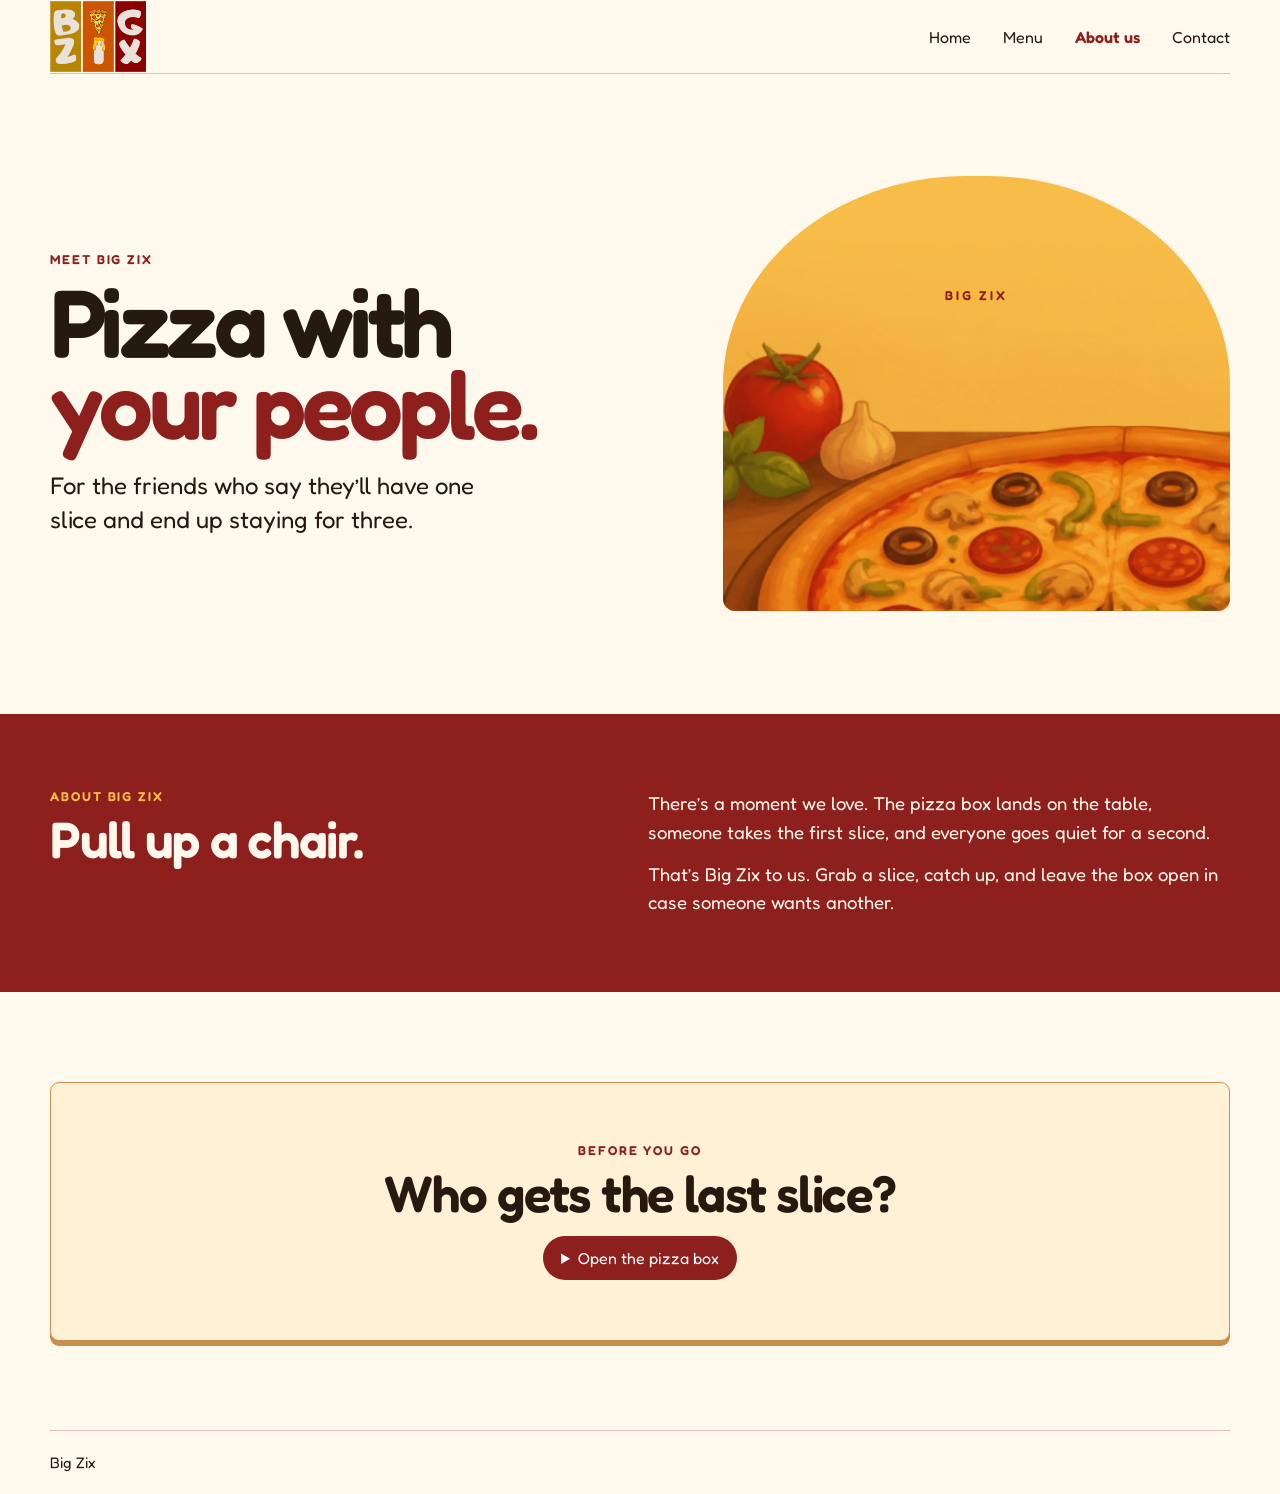
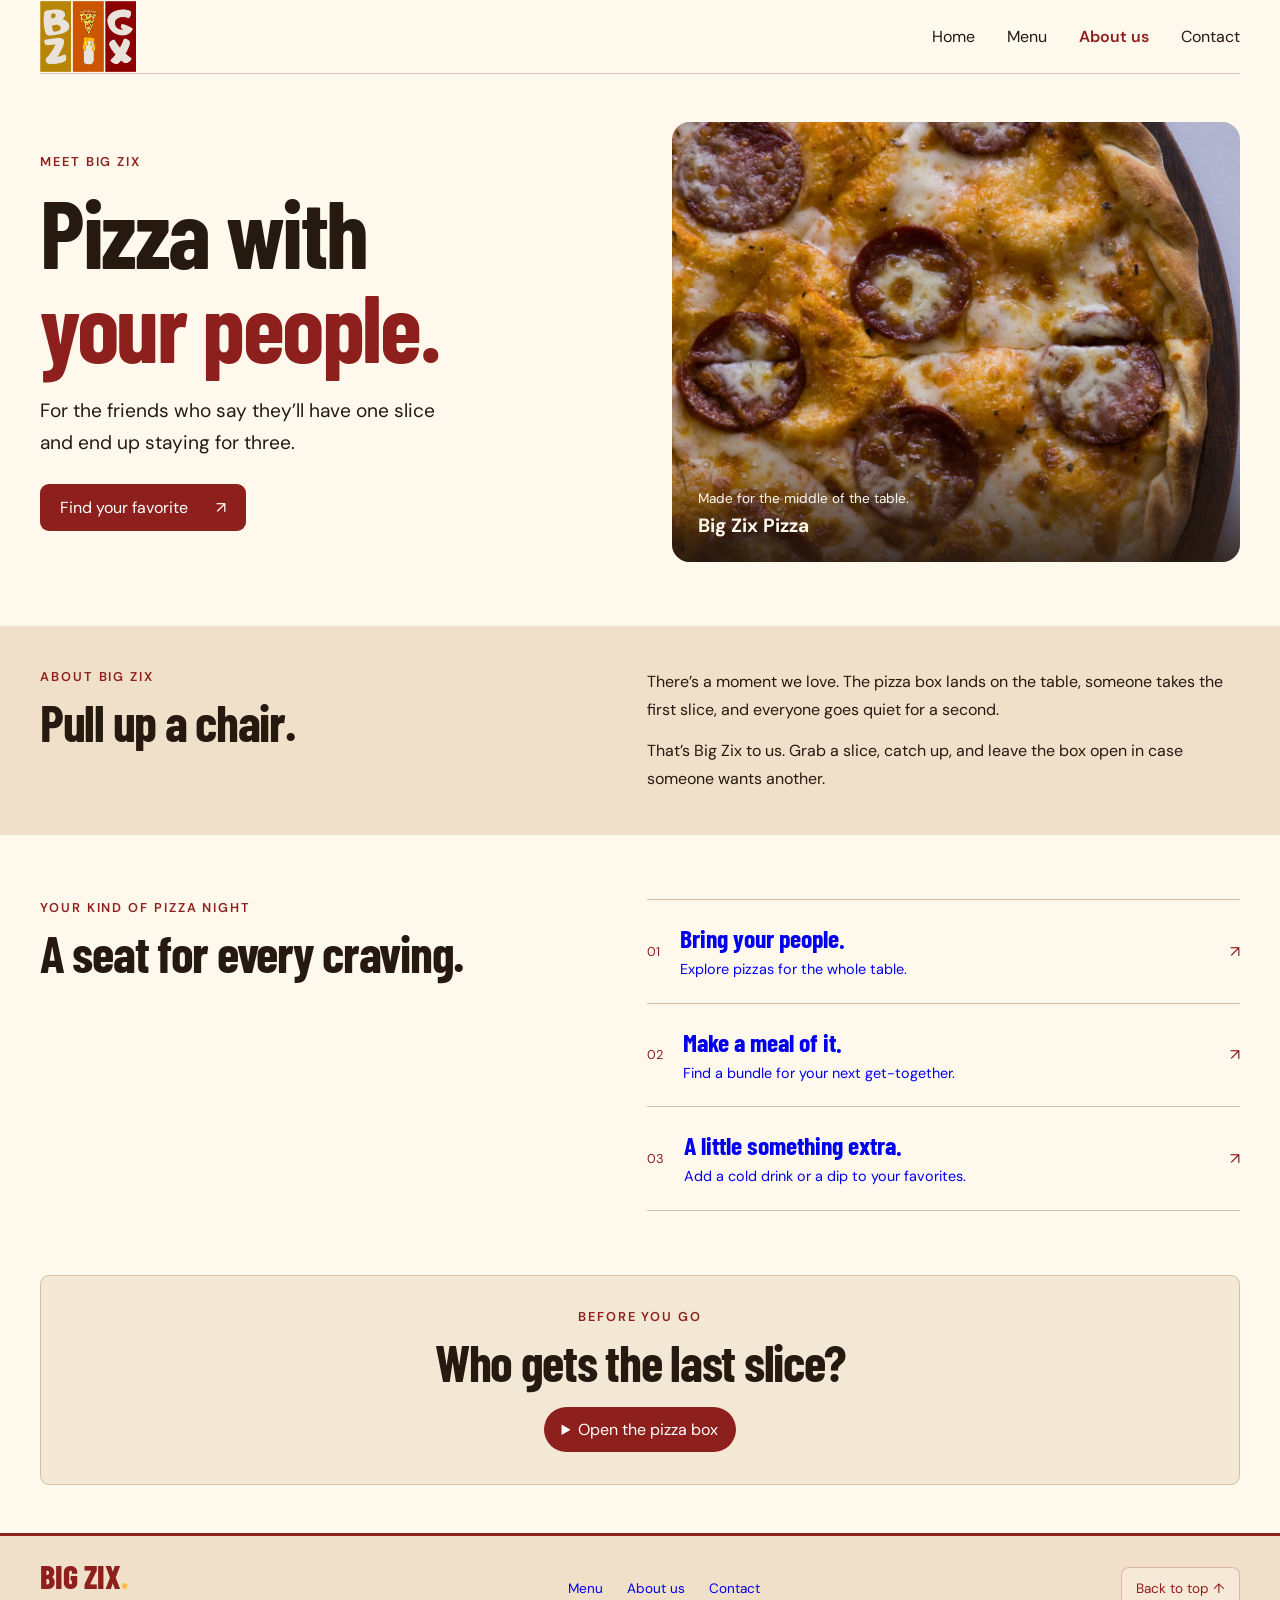
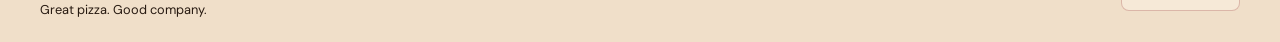
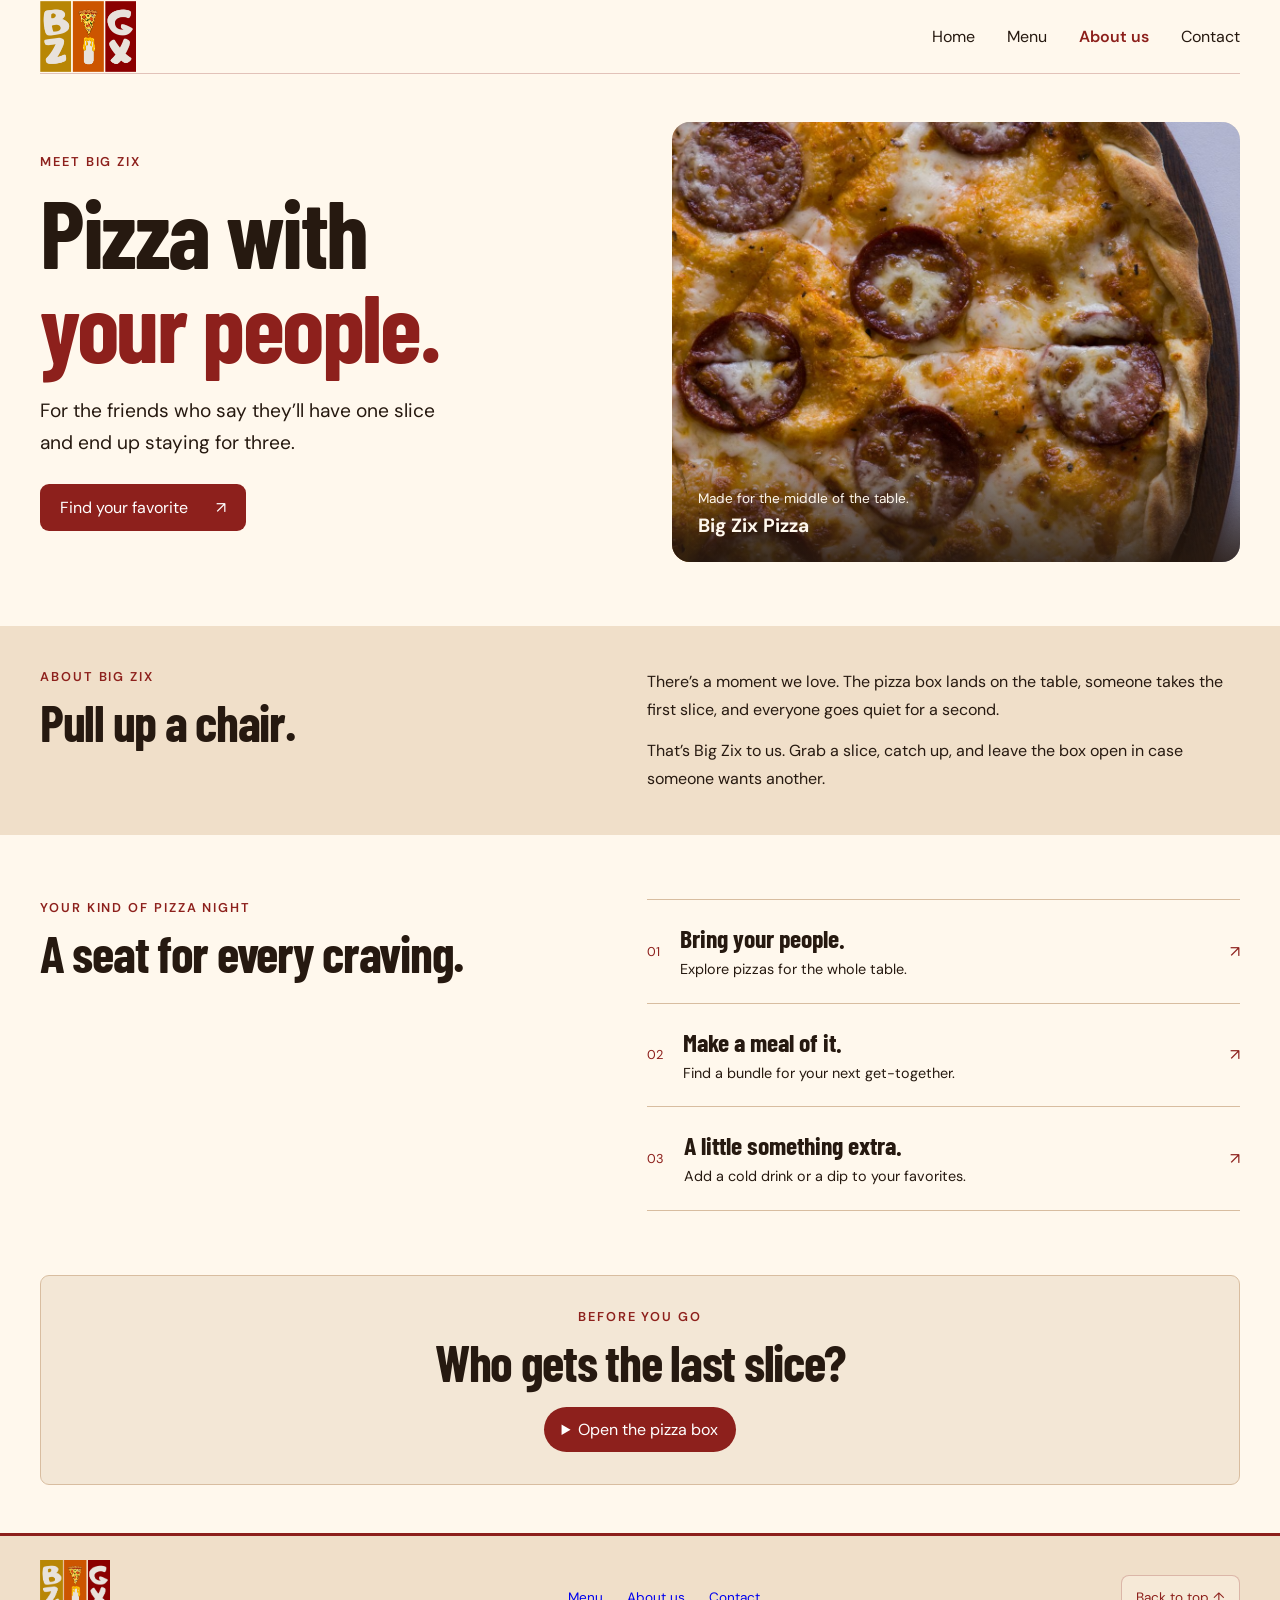
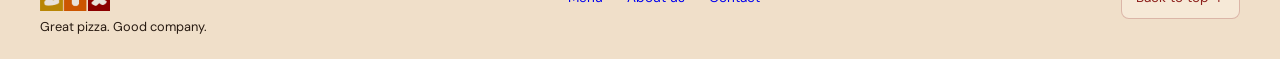
